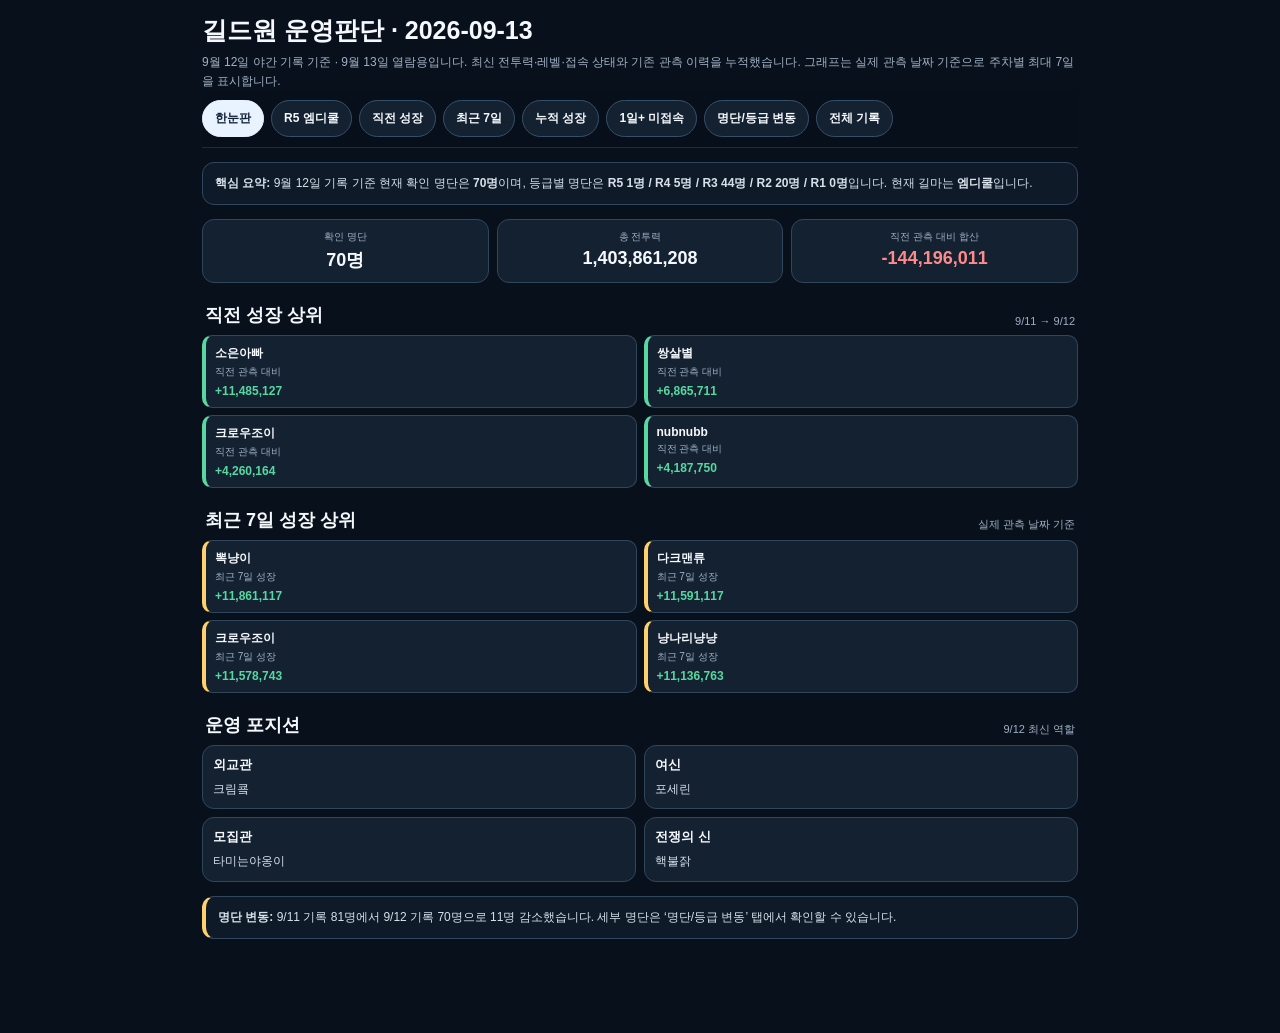
==== index.html @ f73d6853 "Add files via upload" ====
<!doctype html><html lang="ko"><head><meta charset="utf-8"><meta name="viewport" content="width=device-width,initial-scale=1,viewport-fit=cover"><meta name="theme-color" content="#08111b"><title>길드원 운영판단 · 2026-09-13</title><style>
:root{--bg:#08111b;--panel:#132131;--panel2:#1b2c3f;--line:#30465d;--text:#f5f8fc;--muted:#9fb0c4;--green:#57d8a0;--blue:#7cc3ff;--red:#ff8a8a;--yellow:#ffd06d;--purple:#c7b0ff}
*{box-sizing:border-box}body{margin:0;background:var(--bg);color:var(--text);font-family:-apple-system,BlinkMacSystemFont,"Noto Sans KR","Malgun Gothic",sans-serif}button{font:inherit}main{max-width:900px;margin:auto;padding:14px 12px 80px}h1{margin:0;font-size:25px}.sub{color:var(--muted);font-size:12px;margin-top:6px;line-height:1.55}.kpis{display:grid;grid-template-columns:repeat(3,1fr);gap:8px;margin-top:14px}.kpi{background:var(--panel);border:1px solid var(--line);border-radius:12px;padding:10px;text-align:center}.kpi span{display:block;color:var(--muted);font-size:10px}.kpi b{display:block;font-size:18px;margin-top:4px}.nav{position:sticky;top:0;z-index:20;display:flex;gap:7px;overflow:auto;padding:10px 0;background:rgba(8,17,27,.96);backdrop-filter:blur(8px);border-bottom:1px solid #1c2c40}.nav button{flex:0 0 auto;border:1px solid #36506a;background:var(--panel);color:var(--text);border-radius:999px;padding:9px 12px;font-weight:800;font-size:12px}.nav button.active{background:#e9f2ff;color:#102039;border-color:#e9f2ff}section{display:none}section.active{display:block}.guide,.callout{background:#0f1a29;border:1px solid var(--line);border-radius:12px;padding:11px 12px;font-size:12px;color:#d8e1eb;margin:14px 0;line-height:1.55}.callout{border-left:4px solid var(--blue)}.callout.warn{border-left-color:var(--yellow)}.callout.bad{border-left-color:var(--red)}.gtitle{display:flex;justify-content:space-between;align-items:flex-end;margin:20px 3px 8px}.gtitle h2{margin:0;font-size:18px}.gtitle span{color:var(--muted);font-size:11px}.overview-grid{display:grid;grid-template-columns:repeat(2,1fr);gap:7px}.mini{background:var(--panel);border:1px solid var(--line);border-left:4px solid var(--blue);border-radius:10px;padding:9px}.mini.good{border-left-color:var(--green)}.mini.warn{border-left-color:var(--yellow)}.mini.bad{border-left-color:var(--red)}.mini strong{display:block;font-size:12px;white-space:nowrap;overflow:hidden;text-overflow:ellipsis}.mini span{display:block;color:var(--muted);font-size:10px;margin-top:3px}.mini b{display:block;margin-top:5px;font-size:12px}.member-card{background:var(--panel);border:1px solid var(--line);border-radius:14px;overflow:hidden;margin:9px 0}.leader-card{border-color:#705fc4}.member-card summary{list-style:none;display:flex;justify-content:space-between;align-items:center;gap:8px;padding:12px;cursor:pointer}.member-card summary::-webkit-details-marker{display:none}.left,.right{display:flex;align-items:center;gap:9px;min-width:0}.left{flex:1}.rank{min-width:38px;text-align:center;background:#2d4661;border-radius:999px;padding:5px 7px;font-size:11px;font-weight:900}.ident{min-width:0}.ident strong{display:block;font-size:14px;white-space:nowrap;overflow:hidden;text-overflow:ellipsis}.ident span{display:block;color:var(--muted);font-size:11px;margin-top:2px}.cur{text-align:right;min-width:94px}.cur b{display:block;font-size:13px}.cur span{display:block;color:#dfe6ee;font-size:12px;margin-top:2px}.pill{min-width:74px;text-align:center;border-radius:999px;padding:6px 8px;font-size:10px;font-weight:900;background:#28415b;color:#cde6ff;font-style:normal}.pill.growth{background:#17362a;color:#8ef0c1}.pill.drop{background:#432023;color:#ffaeae}.pill.keep{background:#293848;color:#c6d4e1}.pill.leader{background:#3b2d62;color:#dfd3ff}.body{border-top:1px solid var(--line);background:#0e1725;padding:11px}.tags{display:flex;gap:6px;flex-wrap:wrap}.tag{background:#33305a;color:#e3d7ff;border-radius:999px;padding:4px 8px;font-size:10px;font-weight:900}.metrics{display:grid;grid-template-columns:repeat(2,1fr);gap:7px;margin-top:9px}.metrics div{background:var(--panel2);border-radius:9px;padding:8px}.metrics span{display:block;color:var(--muted);font-size:10px}.metrics b{display:block;font-size:13px;margin-top:3px}.pos{color:var(--green)!important}.neg{color:var(--red)!important}.zero{color:#d7d39e!important}.weekbox{background:var(--panel2);border:1px solid #2a4056;border-radius:11px;padding:8px;margin-top:9px}.weeknav{display:grid;grid-template-columns:88px 1fr 88px;align-items:center;gap:5px}.weeknav button{border:1px solid #3b5874;background:#13273a;color:#dbeaff;border-radius:8px;padding:7px 4px;font-size:10px;font-weight:800}.weeknav button:disabled{opacity:.3}.weektitle{text-align:center;font-size:11px}.weekhelp{font-size:9px;color:var(--muted);text-align:center;margin-top:4px}.chart{display:block;width:100%;height:auto;margin-top:6px}.grid{stroke:#3a5169;stroke-width:1;stroke-dasharray:3 4}.line{stroke:#79c8ff;stroke-width:3;stroke-linecap:round;stroke-linejoin:round}.dot{fill:#95e6ff;stroke:#0b1726;stroke-width:1.2}.val{fill:#f7fbff;font-size:8.2px;font-weight:800}.date{fill:#aebfd0;font-size:8.5px}.axis{fill:#8fa5bc;font-size:8px}.nodata{color:var(--muted);font-size:11px;text-align:center;padding:34px 0}.note{display:grid;grid-template-columns:48px 1fr;gap:7px;background:#132030;border-left:3px solid #4c6d94;border-radius:0 8px 8px 0;padding:8px 9px;margin-top:9px;font-size:11px;line-height:1.45}.roles,.changes{display:grid;grid-template-columns:repeat(2,1fr);gap:8px}.rolebox,.change{background:var(--panel);border:1px solid var(--line);border-radius:12px;padding:10px}.rolebox b,.change b{display:block;font-size:13px;margin-bottom:6px}.rolebox span,.change p{display:block;color:#d8e1eb;font-size:12px;line-height:1.55;margin:0}.danger-note{border-left:4px solid var(--red)}
@media(max-width:640px){.kpis{grid-template-columns:repeat(2,1fr)}.overview-grid,.roles,.changes{grid-template-columns:1fr}.weeknav{grid-template-columns:75px 1fr 75px}.metrics{grid-template-columns:repeat(2,1fr)}.cur{min-width:82px}.pill{min-width:67px}}
</style></head><body><main>
<h1>길드원 운영판단 · 2026-09-13</h1><div class="sub">9월 12일 야간 기록 기준 · 9월 13일 열람용입니다. 최신 전투력·레벨·접속 상태와 기존 관측 이력을 누적했습니다. 그래프는 실제 관측 날짜 기준으로 주차별 최대 7일을 표시합니다.</div>
<div class="nav"><button class="active" data-tab="overview">한눈판</button><button data-tab="leader">R5 엠디쿨</button><button data-tab="daily">직전 성장</button><button data-tab="week7">최근 7일</button><button data-tab="cumulative">누적 성장</button><button data-tab="inactive">1일+ 미접속</button><button data-tab="changes">명단/등급 변동</button><button data-tab="all">전체 기록</button></div>
<section class="active" id="overview"><div class="guide"><b>핵심 요약:</b> 9월 12일 기록 기준 현재 확인 명단은 <b>70명</b>이며, 등급별 명단은 <b>R5 1명 / R4 5명 / R3 44명 / R2 20명 / R1 0명</b>입니다. 현재 길마는 <b>엠디쿨</b>입니다.</div>
<div class="kpis"><div class="kpi"><span>확인 명단</span><b>70명</b></div><div class="kpi"><span>총 전투력</span><b>1,403,861,208</b></div><div class="kpi"><span>직전 관측 대비 합산</span><b class="neg">-144,196,011</b></div></div>
<div class="gtitle"><h2>직전 성장 상위</h2><span>9/11 → 9/12</span></div><div class="overview-grid"><div class="mini good"><strong>소은아빠</strong><span>직전 관측 대비</span><b class="pos">+11,485,127</b></div><div class="mini good"><strong>쌍살별</strong><span>직전 관측 대비</span><b class="pos">+6,865,711</b></div><div class="mini good"><strong>크로우조이</strong><span>직전 관측 대비</span><b class="pos">+4,260,164</b></div><div class="mini good"><strong>nubnubb</strong><span>직전 관측 대비</span><b class="pos">+4,187,750</b></div></div>
<div class="gtitle"><h2>최근 7일 성장 상위</h2><span>실제 관측 날짜 기준</span></div><div class="overview-grid"><div class="mini warn"><strong>뽁냥이</strong><span>최근 7일 성장</span><b class="pos">+11,861,117</b></div><div class="mini warn"><strong>다크맨류</strong><span>최근 7일 성장</span><b class="pos">+11,591,117</b></div><div class="mini warn"><strong>크로우조이</strong><span>최근 7일 성장</span><b class="pos">+11,578,743</b></div><div class="mini warn"><strong>냥나리냥냥</strong><span>최근 7일 성장</span><b class="pos">+11,136,763</b></div></div>
<div class="gtitle"><h2>운영 포지션</h2><span>9/12 최신 역할</span></div><div class="roles"><div class="rolebox"><b>외교관</b><span>크림쿜</span></div><div class="rolebox"><b>여신</b><span>포세린</span></div><div class="rolebox"><b>모집관</b><span>타미는야옹이</span></div><div class="rolebox"><b>전쟁의 신</b><span>핵불잙</span></div></div>
<div class="callout warn"><b>명단 변동:</b> 9/11 기록 81명에서 9/12 기록 70명으로 11명 감소했습니다. 세부 명단은 ‘명단/등급 변동’ 탭에서 확인할 수 있습니다.</div></section>
<section id="leader"><div class="guide">R5 <b>엠디쿨</b>이 현재 길마입니다. 9월 12일 프로필 스크린샷의 전투력과 프로필 지표를 함께 반영했습니다.</div><details class="member-card leader-card" open><summary>
<div class="left"><span class="rank">R5</span><div class="ident"><strong>엠디쿨</strong><span>3시간 전</span></div></div>
<div class="right"><div class="cur"><b>Lv.27</b><span>27,933,332</span></div><em class="pill leader">R5 길마</em></div></summary>
<div class="body"><div class="tags"><span class="tag">직전 관측 대비 -4,485,121</span><span class="tag">좋아요 436</span><span class="tag">전투지표 428,144</span><span class="tag">튤립 75</span></div><div class="metrics">
<div><span>직전 관측 대비</span><b class="neg">-4,485,121</b></div><div><span>최근 7일 성장</span><b class="neg">-9,794,109</b></div>
<div><span>관측 누적 성장</span><b class="pos">+4,498,304</b></div><div><span>일평균 성장</span><b class="pos">+195,578</b></div>
<div><span>이전 등급</span><b>R4</b></div><div><span>현재 전투력</span><b>27,933,332</b></div></div>
<div class="weekbox" data-history="[[&quot;8/18&quot;, 23435028], [&quot;8/19&quot;, 22364482], [&quot;8/20&quot;, 23284787], [&quot;8/22&quot;, 28219324], [&quot;8/23&quot;, 27794275], [&quot;8/24&quot;, 29431746], [&quot;8/25&quot;, 26799776], [&quot;8/26&quot;, 25781740], [&quot;8/27&quot;, 28362490], [&quot;8/29&quot;, 32496532], [&quot;8/30&quot;, 25309613], [&quot;8/31&quot;, 30181545], [&quot;9/1&quot;, 32849910], [&quot;9/2&quot;, 35384471], [&quot;9/3&quot;, 37992696], [&quot;9/4&quot;, 35148093], [&quot;9/5&quot;, 37727441], [&quot;9/6&quot;, 29586316], [&quot;9/7&quot;, 38173125], [&quot;9/8&quot;, 36087368], [&quot;9/9&quot;, 35355435], [&quot;9/10&quot;, 30500339], [&quot;9/11&quot;, 32418453], [&quot;9/12&quot;, 27933332]]" data-week="999"><div class="weeknav"><button class="wkprev" type="button">◀ 이전 주</button><b class="weektitle"></b><button class="wknext" type="button">다음 주 ▶</button></div><div class="chartwrap"></div><div class="weekhelp">그래프는 실제 관측 날짜 기준으로 주차를 배치하며, 주차별 최대 7일만 표시합니다.</div></div>
<div class="note"><b>판정</b><span>직전 관측 대비 전투력이 -4,485,121 변동했습니다.</span></div></div></details></section>
<section id="daily"><div class="guide">직전 관측(9/11) 대비 9/12 전투력 변화량 기준입니다. 전쟁·전투 영향으로 감소한 경우도 그대로 표시합니다.</div><details class="member-card"><summary>
<div class="left"><span class="rank">R3</span><div class="ident"><strong>소은아빠</strong><span>8시간 전</span></div></div>
<div class="right"><div class="cur"><b>Lv.24</b><span>41,829,555</span></div><em class="pill growth">성장</em></div></summary>
<div class="body"><div class="tags"><span class="tag">직전 관측 대비 +11,485,127</span></div><div class="metrics">
<div><span>직전 관측 대비</span><b class="pos">+11,485,127</b></div><div><span>최근 7일 성장</span><b class="pos">+8,131,595</b></div>
<div><span>관측 누적 성장</span><b class="pos">+18,088,378</b></div><div><span>일평균 성장</span><b class="pos">+786,451</b></div>
<div><span>이전 등급</span><b>R3</b></div><div><span>현재 전투력</span><b>41,829,555</b></div></div>
<div class="weekbox" data-history="[[&quot;8/18&quot;, 23741177], [&quot;8/19&quot;, 23147377], [&quot;8/20&quot;, 23889572], [&quot;8/22&quot;, 25954532], [&quot;8/23&quot;, 25872875], [&quot;8/24&quot;, 26538202], [&quot;8/25&quot;, 26947690], [&quot;8/26&quot;, 28095424], [&quot;8/27&quot;, 28321317], [&quot;8/29&quot;, 30349439], [&quot;8/30&quot;, 31214443], [&quot;8/31&quot;, 30306200], [&quot;9/1&quot;, 31850825], [&quot;9/2&quot;, 32062383], [&quot;9/3&quot;, 32330702], [&quot;9/4&quot;, 33724227], [&quot;9/5&quot;, 33697960], [&quot;9/6&quot;, 20612109], [&quot;9/7&quot;, 24828317], [&quot;9/8&quot;, 26908240], [&quot;9/9&quot;, 27586747], [&quot;9/10&quot;, 30344428], [&quot;9/11&quot;, 30344428], [&quot;9/12&quot;, 41829555]]" data-week="999"><div class="weeknav"><button class="wkprev" type="button">◀ 이전 주</button><b class="weektitle"></b><button class="wknext" type="button">다음 주 ▶</button></div><div class="chartwrap"></div><div class="weekhelp">그래프는 실제 관측 날짜 기준으로 주차를 배치하며, 주차별 최대 7일만 표시합니다.</div></div>
<div class="note"><b>판정</b><span>직전 관측 대비 전투력이 +11,485,127 변동했습니다.</span></div></div></details><details class="member-card"><summary>
<div class="left"><span class="rank">R3</span><div class="ident"><strong>쌍살별</strong><span>온라인</span></div></div>
<div class="right"><div class="cur"><b>Lv.23</b><span>34,628,887</span></div><em class="pill growth">성장</em></div></summary>
<div class="body"><div class="tags"><span class="tag">직전 관측 대비 +6,865,711</span></div><div class="metrics">
<div><span>직전 관측 대비</span><b class="pos">+6,865,711</b></div><div><span>최근 7일 성장</span><b class="pos">+4,646,430</b></div>
<div><span>관측 누적 성장</span><b class="pos">+23,498,333</b></div><div><span>일평균 성장</span><b class="pos">+839,226</b></div>
<div><span>이전 등급</span><b>R3</b></div><div><span>현재 전투력</span><b>34,628,887</b></div></div>
<div class="weekbox" data-history="[[&quot;8/12&quot;, 11130554], [&quot;8/13&quot;, 12496037], [&quot;8/14&quot;, 13877308], [&quot;8/15&quot;, 15035024], [&quot;8/16&quot;, 14952942], [&quot;8/18&quot;, 17434652], [&quot;8/19&quot;, 17221417], [&quot;8/20&quot;, 16406888], [&quot;8/22&quot;, 17821353], [&quot;8/23&quot;, 21985539], [&quot;8/24&quot;, 25032027], [&quot;8/25&quot;, 18997124], [&quot;8/26&quot;, 21859249], [&quot;8/27&quot;, 22793732], [&quot;8/29&quot;, 21618788], [&quot;8/30&quot;, 23498469], [&quot;8/31&quot;, 21677927], [&quot;9/1&quot;, 24365268], [&quot;9/2&quot;, 24044049], [&quot;9/3&quot;, 27059118], [&quot;9/4&quot;, 27355091], [&quot;9/5&quot;, 29982457], [&quot;9/6&quot;, 22987449], [&quot;9/7&quot;, 23151611], [&quot;9/8&quot;, 25613607], [&quot;9/9&quot;, 25825445], [&quot;9/10&quot;, 27763176], [&quot;9/11&quot;, 27763176], [&quot;9/12&quot;, 34628887]]" data-week="999"><div class="weeknav"><button class="wkprev" type="button">◀ 이전 주</button><b class="weektitle"></b><button class="wknext" type="button">다음 주 ▶</button></div><div class="chartwrap"></div><div class="weekhelp">그래프는 실제 관측 날짜 기준으로 주차를 배치하며, 주차별 최대 7일만 표시합니다.</div></div>
<div class="note"><b>판정</b><span>직전 관측 대비 전투력이 +6,865,711 변동했습니다.</span></div></div></details><details class="member-card"><summary>
<div class="left"><span class="rank">R3</span><div class="ident"><strong>크로우조이</strong><span>2시간 전</span></div></div>
<div class="right"><div class="cur"><b>Lv.22</b><span>29,758,260</span></div><em class="pill growth">성장</em></div></summary>
<div class="body"><div class="tags"><span class="tag">직전 관측 대비 +4,260,164</span></div><div class="metrics">
<div><span>직전 관측 대비</span><b class="pos">+4,260,164</b></div><div><span>최근 7일 성장</span><b class="pos">+11,578,743</b></div>
<div><span>관측 누적 성장</span><b class="pos">+16,127,174</b></div><div><span>일평균 성장</span><b class="pos">+556,109</b></div>
<div><span>이전 등급</span><b>R3</b></div><div><span>현재 전투력</span><b>29,758,260</b></div></div>
<div class="weekbox" data-history="[[&quot;8/11&quot;, 13631086], [&quot;8/12&quot;, 14700028], [&quot;8/13&quot;, 14927116], [&quot;8/14&quot;, 14987705], [&quot;8/15&quot;, 15359825], [&quot;8/16&quot;, 15488816], [&quot;8/18&quot;, 15844764], [&quot;8/19&quot;, 16170437], [&quot;8/20&quot;, 16994977], [&quot;8/22&quot;, 18564196], [&quot;8/23&quot;, 19645225], [&quot;8/24&quot;, 21180785], [&quot;8/25&quot;, 21177890], [&quot;8/26&quot;, 23672257], [&quot;8/27&quot;, 23757252], [&quot;8/29&quot;, 24037775], [&quot;8/30&quot;, 24555267], [&quot;8/31&quot;, 24387208], [&quot;9/1&quot;, 25322092], [&quot;9/2&quot;, 25990900], [&quot;9/3&quot;, 26390717], [&quot;9/4&quot;, 26875063], [&quot;9/5&quot;, 18179517], [&quot;9/6&quot;, 18183691], [&quot;9/7&quot;, 19717844], [&quot;9/8&quot;, 21027320], [&quot;9/9&quot;, 23178186], [&quot;9/10&quot;, 25498096], [&quot;9/11&quot;, 25498096], [&quot;9/12&quot;, 29758260]]" data-week="999"><div class="weeknav"><button class="wkprev" type="button">◀ 이전 주</button><b class="weektitle"></b><button class="wknext" type="button">다음 주 ▶</button></div><div class="chartwrap"></div><div class="weekhelp">그래프는 실제 관측 날짜 기준으로 주차를 배치하며, 주차별 최대 7일만 표시합니다.</div></div>
<div class="note"><b>판정</b><span>직전 관측 대비 전투력이 +4,260,164 변동했습니다.</span></div></div></details><details class="member-card"><summary>
<div class="left"><span class="rank">R3</span><div class="ident"><strong>nubnubb</strong><span>온라인</span></div></div>
<div class="right"><div class="cur"><b>Lv.23</b><span>30,906,741</span></div><em class="pill growth">성장</em></div></summary>
<div class="body"><div class="tags"><span class="tag">직전 관측 대비 +4,187,750</span></div><div class="metrics">
<div><span>직전 관측 대비</span><b class="pos">+4,187,750</b></div><div><span>최근 7일 성장</span><b class="pos">+1,009,261</b></div>
<div><span>관측 누적 성장</span><b class="pos">+19,507,469</b></div><div><span>일평균 성장</span><b class="pos">+696,695</b></div>
<div><span>이전 등급</span><b>R3</b></div><div><span>현재 전투력</span><b>30,906,741</b></div></div>
<div class="weekbox" data-history="[[&quot;8/12&quot;, 11399272], [&quot;8/13&quot;, 12031447], [&quot;8/14&quot;, 12079854], [&quot;8/15&quot;, 12436307], [&quot;8/16&quot;, 12909795], [&quot;8/18&quot;, 16357601], [&quot;8/19&quot;, 15672438], [&quot;8/20&quot;, 16267320], [&quot;8/22&quot;, 19915093], [&quot;8/23&quot;, 20557258], [&quot;8/24&quot;, 20427011], [&quot;8/25&quot;, 21268540], [&quot;8/26&quot;, 22772659], [&quot;8/27&quot;, 24245868], [&quot;8/29&quot;, 25370752], [&quot;8/30&quot;, 25297528], [&quot;8/31&quot;, 26161700], [&quot;9/1&quot;, 27952923], [&quot;9/2&quot;, 28170794], [&quot;9/3&quot;, 27860219], [&quot;9/4&quot;, 29557817], [&quot;9/5&quot;, 29897480], [&quot;9/6&quot;, 22986032], [&quot;9/7&quot;, 25078069], [&quot;9/8&quot;, 24883271], [&quot;9/9&quot;, 27098155], [&quot;9/10&quot;, 26718991], [&quot;9/11&quot;, 26718991], [&quot;9/12&quot;, 30906741]]" data-week="999"><div class="weeknav"><button class="wkprev" type="button">◀ 이전 주</button><b class="weektitle"></b><button class="wknext" type="button">다음 주 ▶</button></div><div class="chartwrap"></div><div class="weekhelp">그래프는 실제 관측 날짜 기준으로 주차를 배치하며, 주차별 최대 7일만 표시합니다.</div></div>
<div class="note"><b>판정</b><span>직전 관측 대비 전투력이 +4,187,750 변동했습니다.</span></div></div></details><details class="member-card"><summary>
<div class="left"><span class="rank">R2</span><div class="ident"><strong>냥나리냥냥</strong><span>7시간 전</span></div></div>
<div class="right"><div class="cur"><b>Lv.21</b><span>18,836,768</span></div><em class="pill growth">성장</em></div></summary>
<div class="body"><div class="tags"><span class="tag">직전 관측 대비 +2,904,253</span></div><div class="metrics">
<div><span>직전 관측 대비</span><b class="pos">+2,904,253</b></div><div><span>최근 7일 성장</span><b class="pos">+11,136,763</b></div>
<div><span>관측 누적 성장</span><b class="pos">+9,920,915</b></div><div><span>일평균 성장</span><b class="pos">+661,394</b></div>
<div><span>이전 등급</span><b>R2</b></div><div><span>현재 전투력</span><b>18,836,768</b></div></div>
<div class="weekbox" data-history="[[&quot;8/27&quot;, 8915853], [&quot;8/29&quot;, 9305141], [&quot;8/30&quot;, 9629048], [&quot;8/31&quot;, 9810330], [&quot;9/1&quot;, 10317919], [&quot;9/2&quot;, 10313155], [&quot;9/3&quot;, 10593697], [&quot;9/4&quot;, 11167879], [&quot;9/5&quot;, 7700005], [&quot;9/6&quot;, 10835840], [&quot;9/7&quot;, 11628679], [&quot;9/8&quot;, 12674608], [&quot;9/9&quot;, 14788470], [&quot;9/10&quot;, 15932515], [&quot;9/11&quot;, 15932515], [&quot;9/12&quot;, 18836768]]" data-week="999"><div class="weeknav"><button class="wkprev" type="button">◀ 이전 주</button><b class="weektitle"></b><button class="wknext" type="button">다음 주 ▶</button></div><div class="chartwrap"></div><div class="weekhelp">그래프는 실제 관측 날짜 기준으로 주차를 배치하며, 주차별 최대 7일만 표시합니다.</div></div>
<div class="note"><b>판정</b><span>직전 관측 대비 전투력이 +2,904,253 변동했습니다.</span></div></div></details><details class="member-card"><summary>
<div class="left"><span class="rank">R2</span><div class="ident"><strong>뽁냥이</strong><span>방금</span></div></div>
<div class="right"><div class="cur"><b>Lv.22</b><span>24,137,580</span></div><em class="pill growth">성장</em></div></summary>
<div class="body"><div class="tags"><span class="tag">직전 관측 대비 +2,307,718</span></div><div class="metrics">
<div><span>직전 관측 대비</span><b class="pos">+2,307,718</b></div><div><span>최근 7일 성장</span><b class="pos">+11,861,117</b></div>
<div><span>관측 누적 성장</span><b class="pos">+10,874,265</b></div><div><span>일평균 성장</span><b class="pos">+374,975</b></div>
<div><span>이전 등급</span><b>R2</b></div><div><span>현재 전투력</span><b>24,137,580</b></div></div>
<div class="weekbox" data-history="[[&quot;8/11&quot;, 13263315], [&quot;8/12&quot;, 12575088], [&quot;8/13&quot;, 12961024], [&quot;8/14&quot;, 13204510], [&quot;8/15&quot;, 13756928], [&quot;8/16&quot;, 12954686], [&quot;8/18&quot;, 14424673], [&quot;8/19&quot;, 14993903], [&quot;8/20&quot;, 15195654], [&quot;8/22&quot;, 15684885], [&quot;8/23&quot;, 16557882], [&quot;8/24&quot;, 16554987], [&quot;8/25&quot;, 15627144], [&quot;8/26&quot;, 19087113], [&quot;8/27&quot;, 19765223], [&quot;8/29&quot;, 20157254], [&quot;8/30&quot;, 18103885], [&quot;8/31&quot;, 20863041], [&quot;9/1&quot;, 21898474], [&quot;9/2&quot;, 22438196], [&quot;9/3&quot;, 22037545], [&quot;9/4&quot;, 23492239], [&quot;9/5&quot;, 12276463], [&quot;9/6&quot;, 17447699], [&quot;9/7&quot;, 18929206], [&quot;9/8&quot;, 19635813], [&quot;9/9&quot;, 20663327], [&quot;9/10&quot;, 21829862], [&quot;9/11&quot;, 21829862], [&quot;9/12&quot;, 24137580]]" data-week="999"><div class="weeknav"><button class="wkprev" type="button">◀ 이전 주</button><b class="weektitle"></b><button class="wknext" type="button">다음 주 ▶</button></div><div class="chartwrap"></div><div class="weekhelp">그래프는 실제 관측 날짜 기준으로 주차를 배치하며, 주차별 최대 7일만 표시합니다.</div></div>
<div class="note"><b>판정</b><span>직전 관측 대비 전투력이 +2,307,718 변동했습니다.</span></div></div></details><details class="member-card"><summary>
<div class="left"><span class="rank">R3</span><div class="ident"><strong>베이비블루</strong><span>60분 전</span></div></div>
<div class="right"><div class="cur"><b>Lv.21</b><span>26,149,814</span></div><em class="pill growth">성장</em></div></summary>
<div class="body"><div class="tags"><span class="tag">직전 관측 대비 +2,257,619</span></div><div class="metrics">
<div><span>직전 관측 대비</span><b class="pos">+2,257,619</b></div><div><span>최근 7일 성장</span><b class="pos">+6,760,648</b></div>
<div><span>관측 누적 성장</span><b class="pos">+13,438,492</b></div><div><span>일평균 성장</span><b class="pos">+610,841</b></div>
<div><span>이전 등급</span><b>R3</b></div><div><span>현재 전투력</span><b>26,149,814</b></div></div>
<div class="weekbox" data-history="[[&quot;8/19&quot;, 12711322], [&quot;8/20&quot;, 12923973], [&quot;8/22&quot;, 15720928], [&quot;8/23&quot;, 15960431], [&quot;8/24&quot;, 16287184], [&quot;8/25&quot;, 16419350], [&quot;8/26&quot;, 17146610], [&quot;8/27&quot;, 17259829], [&quot;8/29&quot;, 17301188], [&quot;8/30&quot;, 17392354], [&quot;8/31&quot;, 17624327], [&quot;9/1&quot;, 18390872], [&quot;9/2&quot;, 18629795], [&quot;9/3&quot;, 18913909], [&quot;9/4&quot;, 19171495], [&quot;9/5&quot;, 19389166], [&quot;9/6&quot;, 15307642], [&quot;9/7&quot;, 16634855], [&quot;9/8&quot;, 16941017], [&quot;9/9&quot;, 19274493], [&quot;9/10&quot;, 23892195], [&quot;9/11&quot;, 23892195], [&quot;9/12&quot;, 26149814]]" data-week="999"><div class="weeknav"><button class="wkprev" type="button">◀ 이전 주</button><b class="weektitle"></b><button class="wknext" type="button">다음 주 ▶</button></div><div class="chartwrap"></div><div class="weekhelp">그래프는 실제 관측 날짜 기준으로 주차를 배치하며, 주차별 최대 7일만 표시합니다.</div></div>
<div class="note"><b>판정</b><span>직전 관측 대비 전투력이 +2,257,619 변동했습니다.</span></div></div></details><details class="member-card"><summary>
<div class="left"><span class="rank">R3</span><div class="ident"><strong>orionee</strong><span>방금</span></div></div>
<div class="right"><div class="cur"><b>Lv.22</b><span>27,254,745</span></div><em class="pill growth">성장</em></div></summary>
<div class="body"><div class="tags"><span class="tag">직전 관측 대비 +2,049,430</span></div><div class="metrics">
<div><span>직전 관측 대비</span><b class="pos">+2,049,430</b></div><div><span>최근 7일 성장</span><b class="pos">+6,880,245</b></div>
<div><span>관측 누적 성장</span><b class="pos">+15,546,901</b></div><div><span>일평균 성장</span><b class="pos">+675,952</b></div>
<div><span>이전 등급</span><b>R3</b></div><div><span>현재 전투력</span><b>27,254,745</b></div></div>
<div class="weekbox" data-history="[[&quot;8/18&quot;, 11707844], [&quot;8/19&quot;, 12290650], [&quot;8/20&quot;, 13869637], [&quot;8/22&quot;, 14074522], [&quot;8/23&quot;, 14323741], [&quot;8/24&quot;, 14789934], [&quot;8/25&quot;, 14789934], [&quot;8/26&quot;, 15384350], [&quot;8/27&quot;, 16117964], [&quot;8/29&quot;, 17467371], [&quot;8/30&quot;, 18373134], [&quot;8/31&quot;, 19404635], [&quot;9/1&quot;, 20212928], [&quot;9/2&quot;, 20544677], [&quot;9/3&quot;, 21979316], [&quot;9/4&quot;, 22891148], [&quot;9/5&quot;, 20374500], [&quot;9/6&quot;, 20374500], [&quot;9/7&quot;, 23849941], [&quot;9/8&quot;, 25157746], [&quot;9/9&quot;, 25240246], [&quot;9/10&quot;, 25205315], [&quot;9/11&quot;, 25205315], [&quot;9/12&quot;, 27254745]]" data-week="999"><div class="weeknav"><button class="wkprev" type="button">◀ 이전 주</button><b class="weektitle"></b><button class="wknext" type="button">다음 주 ▶</button></div><div class="chartwrap"></div><div class="weekhelp">그래프는 실제 관측 날짜 기준으로 주차를 배치하며, 주차별 최대 7일만 표시합니다.</div></div>
<div class="note"><b>판정</b><span>직전 관측 대비 전투력이 +2,049,430 변동했습니다.</span></div></div></details><details class="member-card"><summary>
<div class="left"><span class="rank">R3</span><div class="ident"><strong>holygti</strong><span>온라인</span></div></div>
<div class="right"><div class="cur"><b>Lv.21</b><span>12,431,486</span></div><em class="pill growth">성장</em></div></summary>
<div class="body"><div class="tags"><span class="tag">직전 관측 대비 +2,001,700</span></div><div class="metrics">
<div><span>직전 관측 대비</span><b class="pos">+2,001,700</b></div><div><span>최근 7일 성장</span><b class="pos">+6,511,399</b></div>
<div><span>관측 누적 성장</span><b class="pos">+10,956,985</b></div><div><span>일평균 성장</span><b class="pos">+476,391</b></div>
<div><span>이전 등급</span><b>R3</b></div><div><span>현재 전투력</span><b>12,431,486</b></div></div>
<div class="weekbox" data-history="[[&quot;8/18&quot;, 1474501], [&quot;8/19&quot;, 2187868], [&quot;8/20&quot;, 2750990], [&quot;8/22&quot;, 3180352], [&quot;8/23&quot;, 4128380], [&quot;8/24&quot;, 4257833], [&quot;8/25&quot;, 3997801], [&quot;8/26&quot;, 5338484], [&quot;8/27&quot;, 5921951], [&quot;8/29&quot;, 6013151], [&quot;8/30&quot;, 6313715], [&quot;8/31&quot;, 6607811], [&quot;9/1&quot;, 6645856], [&quot;9/2&quot;, 6894991], [&quot;9/3&quot;, 6957071], [&quot;9/4&quot;, 7272276], [&quot;9/5&quot;, 5920087], [&quot;9/6&quot;, 8144961], [&quot;9/7&quot;, 8753251], [&quot;9/8&quot;, 8902076], [&quot;9/9&quot;, 9973073], [&quot;9/10&quot;, 10429786], [&quot;9/11&quot;, 10429786], [&quot;9/12&quot;, 12431486]]" data-week="999"><div class="weeknav"><button class="wkprev" type="button">◀ 이전 주</button><b class="weektitle"></b><button class="wknext" type="button">다음 주 ▶</button></div><div class="chartwrap"></div><div class="weekhelp">그래프는 실제 관측 날짜 기준으로 주차를 배치하며, 주차별 최대 7일만 표시합니다.</div></div>
<div class="note"><b>판정</b><span>직전 관측 대비 전투력이 +2,001,700 변동했습니다.</span></div></div></details><details class="member-card"><summary>
<div class="left"><span class="rank">R3</span><div class="ident"><strong>꺼드럭장인</strong><span>17분 전</span></div></div>
<div class="right"><div class="cur"><b>Lv.20</b><span>20,318,764</span></div><em class="pill growth">성장</em></div></summary>
<div class="body"><div class="tags"><span class="tag">직전 관측 대비 +1,934,352</span></div><div class="metrics">
<div><span>직전 관측 대비</span><b class="pos">+1,934,352</b></div><div><span>최근 7일 성장</span><b class="pos">+2,943,968</b></div>
<div><span>관측 누적 성장</span><b class="pos">+13,936,800</b></div><div><span>일평균 성장</span><b class="pos">+497,743</b></div>
<div><span>이전 등급</span><b>R3</b></div><div><span>현재 전투력</span><b>20,318,764</b></div></div>
<div class="weekbox" data-history="[[&quot;8/12&quot;, 6381964], [&quot;8/13&quot;, 7282998], [&quot;8/14&quot;, 7214319], [&quot;8/15&quot;, 7941623], [&quot;8/16&quot;, 8811270], [&quot;8/18&quot;, 9452189], [&quot;8/19&quot;, 10096356], [&quot;8/20&quot;, 10326452], [&quot;8/22&quot;, 11072495], [&quot;8/23&quot;, 10330934], [&quot;8/24&quot;, 11552458], [&quot;8/25&quot;, 11550398], [&quot;8/26&quot;, 12137950], [&quot;8/27&quot;, 12305717], [&quot;8/29&quot;, 12818544], [&quot;8/30&quot;, 13981272], [&quot;8/31&quot;, 14803268], [&quot;9/1&quot;, 15501412], [&quot;9/2&quot;, 16288459], [&quot;9/3&quot;, 17150397], [&quot;9/4&quot;, 16805524], [&quot;9/5&quot;, 17374796], [&quot;9/6&quot;, 12708296], [&quot;9/7&quot;, 15241972], [&quot;9/8&quot;, 15828327], [&quot;9/9&quot;, 17108683], [&quot;9/10&quot;, 18384412], [&quot;9/11&quot;, 18384412], [&quot;9/12&quot;, 20318764]]" data-week="999"><div class="weeknav"><button class="wkprev" type="button">◀ 이전 주</button><b class="weektitle"></b><button class="wknext" type="button">다음 주 ▶</button></div><div class="chartwrap"></div><div class="weekhelp">그래프는 실제 관측 날짜 기준으로 주차를 배치하며, 주차별 최대 7일만 표시합니다.</div></div>
<div class="note"><b>판정</b><span>직전 관측 대비 전투력이 +1,934,352 변동했습니다.</span></div></div></details><details class="member-card"><summary>
<div class="left"><span class="rank">R3</span><div class="ident"><strong>llll박부장llll</strong><span>3시간 전</span></div></div>
<div class="right"><div class="cur"><b>Lv.24</b><span>33,841,301</span></div><em class="pill growth">성장</em></div></summary>
<div class="body"><div class="tags"><span class="tag">직전 관측 대비 +1,599,818</span></div><div class="metrics">
<div><span>직전 관측 대비</span><b class="pos">+1,599,818</b></div><div><span>최근 7일 성장</span><b class="pos">+8,832,735</b></div>
<div><span>관측 누적 성장</span><b class="pos">+22,363,561</b></div><div><span>일평균 성장</span><b class="pos">+771,157</b></div>
<div><span>이전 등급</span><b>R3</b></div><div><span>현재 전투력</span><b>33,841,301</b></div></div>
<div class="weekbox" data-history="[[&quot;8/11&quot;, 11477740], [&quot;8/12&quot;, 11820088], [&quot;8/13&quot;, 13003132], [&quot;8/14&quot;, 13560131], [&quot;8/15&quot;, 14281612], [&quot;8/16&quot;, 15139713], [&quot;8/18&quot;, 18238238], [&quot;8/19&quot;, 19477866], [&quot;8/20&quot;, 20963400], [&quot;8/22&quot;, 27203237], [&quot;8/23&quot;, 27905375], [&quot;8/24&quot;, 27300747], [&quot;8/25&quot;, 20821912], [&quot;8/26&quot;, 24117540], [&quot;8/27&quot;, 25481676], [&quot;8/29&quot;, 27490933], [&quot;8/30&quot;, 24154661], [&quot;8/31&quot;, 24165381], [&quot;9/1&quot;, 27791752], [&quot;9/2&quot;, 28649217], [&quot;9/3&quot;, 28975850], [&quot;9/4&quot;, 27660881], [&quot;9/5&quot;, 25008566], [&quot;9/6&quot;, 22572236], [&quot;9/7&quot;, 23813490], [&quot;9/8&quot;, 24717309], [&quot;9/9&quot;, 27360556], [&quot;9/10&quot;, 32241483], [&quot;9/11&quot;, 32241483], [&quot;9/12&quot;, 33841301]]" data-week="999"><div class="weeknav"><button class="wkprev" type="button">◀ 이전 주</button><b class="weektitle"></b><button class="wknext" type="button">다음 주 ▶</button></div><div class="chartwrap"></div><div class="weekhelp">그래프는 실제 관측 날짜 기준으로 주차를 배치하며, 주차별 최대 7일만 표시합니다.</div></div>
<div class="note"><b>판정</b><span>직전 관측 대비 전투력이 +1,599,818 변동했습니다.</span></div></div></details><details class="member-card"><summary>
<div class="left"><span class="rank">R3</span><div class="ident"><strong>20대버스기사</strong><span>6시간 전</span></div></div>
<div class="right"><div class="cur"><b>Lv.21</b><span>15,592,850</span></div><em class="pill growth">성장</em></div></summary>
<div class="body"><div class="tags"><span class="tag">직전 관측 대비 +1,430,455</span></div><div class="metrics">
<div><span>직전 관측 대비</span><b class="pos">+1,430,455</b></div><div><span>최근 7일 성장</span><b class="pos">+7,437,444</b></div>
<div><span>관측 누적 성장</span><b class="pos">+12,668,060</b></div><div><span>일평균 성장</span><b class="pos">+351,891</b></div>
<div><span>이전 등급</span><b>R3</b></div><div><span>현재 전투력</span><b>15,592,850</b></div></div>
<div class="weekbox" data-history="[[&quot;8/4&quot;, 2924790], [&quot;8/5&quot;, 2990181], [&quot;8/6&quot;, 2995194], [&quot;8/7&quot;, 3253838], [&quot;8/8&quot;, 4152963], [&quot;8/9&quot;, 4161001], [&quot;8/10&quot;, 4607871], [&quot;8/11&quot;, 5381902], [&quot;8/12&quot;, 6023718], [&quot;8/13&quot;, 6425707], [&quot;8/14&quot;, 6299023], [&quot;8/15&quot;, 7051184], [&quot;8/16&quot;, 7127582], [&quot;8/18&quot;, 7738578], [&quot;8/19&quot;, 7834335], [&quot;8/20&quot;, 7939823], [&quot;8/22&quot;, 8318686], [&quot;8/23&quot;, 8418567], [&quot;8/24&quot;, 9697927], [&quot;8/25&quot;, 9695032], [&quot;8/26&quot;, 10993120], [&quot;8/27&quot;, 11282895], [&quot;8/29&quot;, 11385748], [&quot;8/30&quot;, 11382853], [&quot;8/31&quot;, 11089890], [&quot;9/1&quot;, 11268781], [&quot;9/2&quot;, 11454830], [&quot;9/3&quot;, 11453276], [&quot;9/4&quot;, 11626000], [&quot;9/5&quot;, 8155406], [&quot;9/6&quot;, 11402066], [&quot;9/7&quot;, 11985081], [&quot;9/8&quot;, 11949430], [&quot;9/9&quot;, 13120778], [&quot;9/10&quot;, 14162395], [&quot;9/11&quot;, 14162395], [&quot;9/12&quot;, 15592850]]" data-week="999"><div class="weeknav"><button class="wkprev" type="button">◀ 이전 주</button><b class="weektitle"></b><button class="wknext" type="button">다음 주 ▶</button></div><div class="chartwrap"></div><div class="weekhelp">그래프는 실제 관측 날짜 기준으로 주차를 배치하며, 주차별 최대 7일만 표시합니다.</div></div>
<div class="note"><b>판정</b><span>직전 관측 대비 전투력이 +1,430,455 변동했습니다.</span></div></div></details><details class="member-card"><summary>
<div class="left"><span class="rank">R3</span><div class="ident"><strong>GUSL</strong><span>방금</span></div></div>
<div class="right"><div class="cur"><b>Lv.22</b><span>35,295,223</span></div><em class="pill growth">성장</em></div></summary>
<div class="body"><div class="tags"><span class="tag">직전 관측 대비 +1,259,530</span></div><div class="metrics">
<div><span>직전 관측 대비</span><b class="pos">+1,259,530</b></div><div><span>최근 7일 성장</span><b class="pos">+2,891,850</b></div>
<div><span>관측 누적 성장</span><b class="pos">+28,984,180</b></div><div><span>일평균 성장</span><b class="pos">+805,116</b></div>
<div><span>이전 등급</span><b>R3</b></div><div><span>현재 전투력</span><b>35,295,223</b></div></div>
<div class="weekbox" data-history="[[&quot;8/4&quot;, 6311043], [&quot;8/5&quot;, 7298376], [&quot;8/6&quot;, 8580973], [&quot;8/7&quot;, 9606709], [&quot;8/8&quot;, 10589562], [&quot;8/9&quot;, 11125136], [&quot;8/10&quot;, 11695305], [&quot;8/11&quot;, 12096624], [&quot;8/12&quot;, 12247727], [&quot;8/13&quot;, 12797316], [&quot;8/14&quot;, 12736737], [&quot;8/15&quot;, 15322141], [&quot;8/16&quot;, 15037221], [&quot;8/18&quot;, 16835023], [&quot;8/19&quot;, 17439538], [&quot;8/20&quot;, 18099079], [&quot;8/22&quot;, 19061750], [&quot;8/23&quot;, 19096978], [&quot;8/24&quot;, 20119892], [&quot;8/25&quot;, 19798011], [&quot;8/26&quot;, 21693003], [&quot;8/27&quot;, 22407055], [&quot;8/29&quot;, 23949802], [&quot;8/30&quot;, 24717568], [&quot;8/31&quot;, 25351883], [&quot;9/1&quot;, 26299376], [&quot;9/2&quot;, 27164751], [&quot;9/3&quot;, 26913505], [&quot;9/4&quot;, 31655801], [&quot;9/5&quot;, 32403373], [&quot;9/6&quot;, 32438699], [&quot;9/7&quot;, 29292555], [&quot;9/8&quot;, 30160080], [&quot;9/9&quot;, 31310728], [&quot;9/10&quot;, 34035693], [&quot;9/11&quot;, 34035693], [&quot;9/12&quot;, 35295223]]" data-week="999"><div class="weeknav"><button class="wkprev" type="button">◀ 이전 주</button><b class="weektitle"></b><button class="wknext" type="button">다음 주 ▶</button></div><div class="chartwrap"></div><div class="weekhelp">그래프는 실제 관측 날짜 기준으로 주차를 배치하며, 주차별 최대 7일만 표시합니다.</div></div>
<div class="note"><b>판정</b><span>직전 관측 대비 전투력이 +1,259,530 변동했습니다.</span></div></div></details><details class="member-card"><summary>
<div class="left"><span class="rank">R2</span><div class="ident"><strong>pliao</strong><span>15시간 전</span></div></div>
<div class="right"><div class="cur"><b>Lv.21</b><span>10,477,440</span></div><em class="pill growth">성장</em></div></summary>
<div class="body"><div class="tags"><span class="tag">직전 관측 대비 +877,237</span></div><div class="metrics">
<div><span>직전 관측 대비</span><b class="pos">+877,237</b></div><div><span>최근 7일 성장</span><b class="pos">+1,212,946</b></div>
<div><span>관측 누적 성장</span><b class="pos">+6,200,475</b></div><div><span>일평균 성장</span><b class="pos">+269,586</b></div>
<div><span>이전 등급</span><b>R2</b></div><div><span>현재 전투력</span><b>10,477,440</b></div></div>
<div class="weekbox" data-history="[[&quot;8/18&quot;, 4276965], [&quot;8/19&quot;, 4310665], [&quot;8/20&quot;, 5627191], [&quot;8/22&quot;, 6153543], [&quot;8/23&quot;, 6655109], [&quot;8/24&quot;, 6652214], [&quot;8/25&quot;, 6652214], [&quot;8/26&quot;, 7017798], [&quot;8/27&quot;, 6882891], [&quot;8/29&quot;, 7224296], [&quot;8/30&quot;, 7221401], [&quot;8/31&quot;, 7765610], [&quot;9/1&quot;, 8140915], [&quot;9/2&quot;, 8171057], [&quot;9/3&quot;, 8771462], [&quot;9/4&quot;, 9092652], [&quot;9/5&quot;, 9264494], [&quot;9/6&quot;, 6040622], [&quot;9/7&quot;, 8907577], [&quot;9/8&quot;, 8725673], [&quot;9/9&quot;, 9206898], [&quot;9/10&quot;, 9600203], [&quot;9/11&quot;, 9600203], [&quot;9/12&quot;, 10477440]]" data-week="999"><div class="weeknav"><button class="wkprev" type="button">◀ 이전 주</button><b class="weektitle"></b><button class="wknext" type="button">다음 주 ▶</button></div><div class="chartwrap"></div><div class="weekhelp">그래프는 실제 관측 날짜 기준으로 주차를 배치하며, 주차별 최대 7일만 표시합니다.</div></div>
<div class="note"><b>판정</b><span>직전 관측 대비 전투력이 +877,237 변동했습니다.</span></div></div></details><details class="member-card"><summary>
<div class="left"><span class="rank">R2</span><div class="ident"><strong>누렁이308393400</strong><span>방금</span></div></div>
<div class="right"><div class="cur"><b>Lv.21</b><span>13,296,398</span></div><em class="pill growth">성장</em></div></summary>
<div class="body"><div class="tags"><span class="tag">직전 관측 대비 +734,799</span></div><div class="metrics">
<div><span>직전 관측 대비</span><b class="pos">+734,799</b></div><div><span>최근 7일 성장</span><b class="pos">+2,998,518</b></div>
<div><span>관측 누적 성장</span><b class="pos">+7,576,700</b></div><div><span>일평균 성장</span><b class="pos">+315,696</b></div>
<div><span>이전 등급</span><b>R2</b></div><div><span>현재 전투력</span><b>13,296,398</b></div></div>
<div class="weekbox" data-history="[[&quot;8/16&quot;, 5719698], [&quot;8/18&quot;, 5910583], [&quot;8/19&quot;, 6443182], [&quot;8/20&quot;, 6998327], [&quot;8/22&quot;, 7057838], [&quot;8/23&quot;, 6816322], [&quot;8/24&quot;, 6677795], [&quot;8/25&quot;, 6797720], [&quot;8/26&quot;, 7813951], [&quot;8/27&quot;, 7779937], [&quot;8/29&quot;, 8434305], [&quot;8/30&quot;, 9388911], [&quot;8/31&quot;, 8995673], [&quot;9/1&quot;, 9536473], [&quot;9/2&quot;, 9444631], [&quot;9/3&quot;, 9634791], [&quot;9/4&quot;, 9935213], [&quot;9/5&quot;, 10297880], [&quot;9/6&quot;, 10387555], [&quot;9/7&quot;, 10564274], [&quot;9/8&quot;, 11183678], [&quot;9/9&quot;, 11759738], [&quot;9/10&quot;, 12561599], [&quot;9/11&quot;, 12561599], [&quot;9/12&quot;, 13296398]]" data-week="999"><div class="weeknav"><button class="wkprev" type="button">◀ 이전 주</button><b class="weektitle"></b><button class="wknext" type="button">다음 주 ▶</button></div><div class="chartwrap"></div><div class="weekhelp">그래프는 실제 관측 날짜 기준으로 주차를 배치하며, 주차별 최대 7일만 표시합니다.</div></div>
<div class="note"><b>판정</b><span>직전 관측 대비 전투력이 +734,799 변동했습니다.</span></div></div></details><details class="member-card"><summary>
<div class="left"><span class="rank">R2</span><div class="ident"><strong>흑</strong><span>14시간 전</span></div></div>
<div class="right"><div class="cur"><b>Lv.22</b><span>16,322,012</span></div><em class="pill growth">성장</em></div></summary>
<div class="body"><div class="tags"><span class="tag">직전 관측 대비 +712,212</span></div><div class="metrics">
<div><span>직전 관측 대비</span><b class="pos">+712,212</b></div><div><span>최근 7일 성장</span><b class="pos">+6,500,266</b></div>
<div><span>관측 누적 성장</span><b class="pos">+4,863,007</b></div><div><span>일평균 성장</span><b class="pos">+540,334</b></div>
<div><span>이전 등급</span><b>R2</b></div><div><span>현재 전투력</span><b>16,322,012</b></div></div>
<div class="weekbox" data-history="[[&quot;9/3&quot;, 11459005], [&quot;9/4&quot;, 12423242], [&quot;9/5&quot;, 9821746], [&quot;9/6&quot;, 9732508], [&quot;9/7&quot;, 11052888], [&quot;9/8&quot;, 11419112], [&quot;9/9&quot;, 14397242], [&quot;9/10&quot;, 15609800], [&quot;9/11&quot;, 15609800], [&quot;9/12&quot;, 16322012]]" data-week="999"><div class="weeknav"><button class="wkprev" type="button">◀ 이전 주</button><b class="weektitle"></b><button class="wknext" type="button">다음 주 ▶</button></div><div class="chartwrap"></div><div class="weekhelp">그래프는 실제 관측 날짜 기준으로 주차를 배치하며, 주차별 최대 7일만 표시합니다.</div></div>
<div class="note"><b>판정</b><span>직전 관측 대비 전투력이 +712,212 변동했습니다.</span></div></div></details><details class="member-card"><summary>
<div class="left"><span class="rank">R3</span><div class="ident"><strong>해커</strong><span>온라인</span></div></div>
<div class="right"><div class="cur"><b>Lv.22</b><span>19,889,445</span></div><em class="pill growth">성장</em></div></summary>
<div class="body"><div class="tags"><span class="tag">직전 관측 대비 +630,172</span></div><div class="metrics">
<div><span>직전 관측 대비</span><b class="pos">+630,172</b></div><div><span>최근 7일 성장</span><b class="pos">+4,712,858</b></div>
<div><span>관측 누적 성장</span><b class="pos">+13,185,085</b></div><div><span>일평균 성장</span><b class="pos">+573,265</b></div>
<div><span>이전 등급</span><b>R3</b></div><div><span>현재 전투력</span><b>19,889,445</b></div></div>
<div class="weekbox" data-history="[[&quot;8/18&quot;, 6704360], [&quot;8/19&quot;, 7116104], [&quot;8/20&quot;, 8615380], [&quot;8/22&quot;, 9127184], [&quot;8/23&quot;, 9841591], [&quot;8/24&quot;, 10523146], [&quot;8/25&quot;, 10527046], [&quot;8/26&quot;, 11118916], [&quot;8/27&quot;, 11528301], [&quot;8/29&quot;, 12200941], [&quot;8/30&quot;, 12642200], [&quot;8/31&quot;, 12583624], [&quot;9/1&quot;, 13195050], [&quot;9/2&quot;, 13714002], [&quot;9/3&quot;, 13881947], [&quot;9/4&quot;, 14307649], [&quot;9/5&quot;, 15176587], [&quot;9/6&quot;, 15176587], [&quot;9/7&quot;, 16721860], [&quot;9/8&quot;, 16342639], [&quot;9/9&quot;, 17115848], [&quot;9/10&quot;, 19259273], [&quot;9/11&quot;, 19259273], [&quot;9/12&quot;, 19889445]]" data-week="999"><div class="weeknav"><button class="wkprev" type="button">◀ 이전 주</button><b class="weektitle"></b><button class="wknext" type="button">다음 주 ▶</button></div><div class="chartwrap"></div><div class="weekhelp">그래프는 실제 관측 날짜 기준으로 주차를 배치하며, 주차별 최대 7일만 표시합니다.</div></div>
<div class="note"><b>판정</b><span>직전 관측 대비 전투력이 +630,172 변동했습니다.</span></div></div></details><details class="member-card"><summary>
<div class="left"><span class="rank">R3</span><div class="ident"><strong>리고</strong><span>13시간 전</span></div></div>
<div class="right"><div class="cur"><b>Lv.23</b><span>31,049,367</span></div><em class="pill growth">성장</em></div></summary>
<div class="body"><div class="tags"><span class="tag">직전 관측 대비 +596,887</span></div><div class="metrics">
<div><span>직전 관측 대비</span><b class="pos">+596,887</b></div><div><span>최근 7일 성장</span><b class="pos">+3,102,127</b></div>
<div><span>관측 누적 성장</span><b class="pos">+20,041,396</b></div><div><span>일평균 성장</span><b class="pos">+556,705</b></div>
<div><span>이전 등급</span><b>R3</b></div><div><span>현재 전투력</span><b>31,049,367</b></div></div>
<div class="weekbox" data-history="[[&quot;8/4&quot;, 11007971], [&quot;8/5&quot;, 12094416], [&quot;8/6&quot;, 12592786], [&quot;8/7&quot;, 14307250], [&quot;8/8&quot;, 15151885], [&quot;8/9&quot;, 18374012], [&quot;8/10&quot;, 19038145], [&quot;8/11&quot;, 20592043], [&quot;8/12&quot;, 22470883], [&quot;8/13&quot;, 24201612], [&quot;8/14&quot;, 25273309], [&quot;8/15&quot;, 25566356], [&quot;8/16&quot;, 25419459], [&quot;8/18&quot;, 26041372], [&quot;8/19&quot;, 25936317], [&quot;8/20&quot;, 26027326], [&quot;8/22&quot;, 26363325], [&quot;8/23&quot;, 26247737], [&quot;8/24&quot;, 27162378], [&quot;8/25&quot;, 27164878], [&quot;8/26&quot;, 27640278], [&quot;8/27&quot;, 28706068], [&quot;8/29&quot;, 28824191], [&quot;8/30&quot;, 28877061], [&quot;8/31&quot;, 25262877], [&quot;9/1&quot;, 27212336], [&quot;9/2&quot;, 27683396], [&quot;9/3&quot;, 29037437], [&quot;9/4&quot;, 29118572], [&quot;9/5&quot;, 27947240], [&quot;9/6&quot;, 28668884], [&quot;9/7&quot;, 29566027], [&quot;9/8&quot;, 30279316], [&quot;9/9&quot;, 30392697], [&quot;9/10&quot;, 30452480], [&quot;9/11&quot;, 30452480], [&quot;9/12&quot;, 31049367]]" data-week="999"><div class="weeknav"><button class="wkprev" type="button">◀ 이전 주</button><b class="weektitle"></b><button class="wknext" type="button">다음 주 ▶</button></div><div class="chartwrap"></div><div class="weekhelp">그래프는 실제 관측 날짜 기준으로 주차를 배치하며, 주차별 최대 7일만 표시합니다.</div></div>
<div class="note"><b>판정</b><span>직전 관측 대비 전투력이 +596,887 변동했습니다.</span></div></div></details><details class="member-card"><summary>
<div class="left"><span class="rank">R3</span><div class="ident"><strong>신라화로</strong><span>36분 전</span></div></div>
<div class="right"><div class="cur"><b>Lv.23</b><span>14,920,438</span></div><em class="pill growth">성장</em></div></summary>
<div class="body"><div class="tags"><span class="tag">직전 관측 대비 +574,786</span></div><div class="metrics">
<div><span>직전 관측 대비</span><b class="pos">+574,786</b></div><div><span>최근 7일 성장</span><b class="pos">+1,828,597</b></div>
<div><span>관측 누적 성장</span><b class="pos">+7,923,373</b></div><div><span>일평균 성장</span><b class="pos">+282,978</b></div>
<div><span>이전 등급</span><b>R3</b></div><div><span>현재 전투력</span><b>14,920,438</b></div></div>
<div class="weekbox" data-history="[[&quot;8/12&quot;, 6997065], [&quot;8/13&quot;, 7452890], [&quot;8/14&quot;, 7935742], [&quot;8/15&quot;, 8528981], [&quot;8/16&quot;, 8517146], [&quot;8/18&quot;, 8939186], [&quot;8/19&quot;, 9277321], [&quot;8/20&quot;, 8933890], [&quot;8/22&quot;, 9607735], [&quot;8/23&quot;, 10162242], [&quot;8/24&quot;, 10381392], [&quot;8/25&quot;, 10694768], [&quot;8/26&quot;, 10633687], [&quot;8/27&quot;, 11354461], [&quot;8/29&quot;, 11295477], [&quot;8/30&quot;, 11802039], [&quot;8/31&quot;, 11270411], [&quot;9/1&quot;, 12329191], [&quot;9/2&quot;, 12649758], [&quot;9/3&quot;, 12782768], [&quot;9/4&quot;, 12929052], [&quot;9/5&quot;, 13091841], [&quot;9/6&quot;, 11753773], [&quot;9/7&quot;, 12181210], [&quot;9/8&quot;, 13012254], [&quot;9/9&quot;, 12760368], [&quot;9/10&quot;, 14345652], [&quot;9/11&quot;, 14345652], [&quot;9/12&quot;, 14920438]]" data-week="999"><div class="weeknav"><button class="wkprev" type="button">◀ 이전 주</button><b class="weektitle"></b><button class="wknext" type="button">다음 주 ▶</button></div><div class="chartwrap"></div><div class="weekhelp">그래프는 실제 관측 날짜 기준으로 주차를 배치하며, 주차별 최대 7일만 표시합니다.</div></div>
<div class="note"><b>판정</b><span>직전 관측 대비 전투력이 +574,786 변동했습니다.</span></div></div></details><details class="member-card"><summary>
<div class="left"><span class="rank">R2</span><div class="ident"><strong>휴지인형</strong><span>8시간 전</span></div></div>
<div class="right"><div class="cur"><b>Lv.22</b><span>24,405,752</span></div><em class="pill growth">성장</em></div></summary>
<div class="body"><div class="tags"><span class="tag">직전 관측 대비 +560,579</span></div><div class="metrics">
<div><span>직전 관측 대비</span><b class="pos">+560,579</b></div><div><span>최근 7일 성장</span><b class="pos">+4,740,454</b></div>
<div><span>관측 누적 성장</span><b class="pos">+18,578,489</b></div><div><span>일평균 성장</span><b class="pos">+516,069</b></div>
<div><span>이전 등급</span><b>R2</b></div><div><span>현재 전투력</span><b>24,405,752</b></div></div>
<div class="weekbox" data-history="[[&quot;8/4&quot;, 5827263], [&quot;8/5&quot;, 6416887], [&quot;8/6&quot;, 6437387], [&quot;8/7&quot;, 6864009], [&quot;8/8&quot;, 7259049], [&quot;8/9&quot;, 7403563], [&quot;8/10&quot;, 8130009], [&quot;8/11&quot;, 8577834], [&quot;8/12&quot;, 9194411], [&quot;8/13&quot;, 9563312], [&quot;8/14&quot;, 9699604], [&quot;8/15&quot;, 10033911], [&quot;8/16&quot;, 10329333], [&quot;8/18&quot;, 11510299], [&quot;8/19&quot;, 11885243], [&quot;8/20&quot;, 12349416], [&quot;8/22&quot;, 13743399], [&quot;8/23&quot;, 13589306], [&quot;8/24&quot;, 14277252], [&quot;8/25&quot;, 14242985], [&quot;8/26&quot;, 15905818], [&quot;8/27&quot;, 16421266], [&quot;8/29&quot;, 17389878], [&quot;8/30&quot;, 17426222], [&quot;8/31&quot;, 18426103], [&quot;9/1&quot;, 18601866], [&quot;9/2&quot;, 18734366], [&quot;9/3&quot;, 19045671], [&quot;9/4&quot;, 19831737], [&quot;9/5&quot;, 19665298], [&quot;9/6&quot;, 19685241], [&quot;9/7&quot;, 20540903], [&quot;9/8&quot;, 23655156], [&quot;9/9&quot;, 23758204], [&quot;9/10&quot;, 23845173], [&quot;9/11&quot;, 23845173], [&quot;9/12&quot;, 24405752]]" data-week="999"><div class="weeknav"><button class="wkprev" type="button">◀ 이전 주</button><b class="weektitle"></b><button class="wknext" type="button">다음 주 ▶</button></div><div class="chartwrap"></div><div class="weekhelp">그래프는 실제 관측 날짜 기준으로 주차를 배치하며, 주차별 최대 7일만 표시합니다.</div></div>
<div class="note"><b>판정</b><span>직전 관측 대비 전투력이 +560,579 변동했습니다.</span></div></div></details><details class="member-card"><summary>
<div class="left"><span class="rank">R2</span><div class="ident"><strong>제니1</strong><span>8시간 전</span></div></div>
<div class="right"><div class="cur"><b>Lv.22</b><span>13,561,569</span></div><em class="pill growth">성장</em></div></summary>
<div class="body"><div class="tags"><span class="tag">직전 관측 대비 +544,427</span></div><div class="metrics">
<div><span>직전 관측 대비</span><b class="pos">+544,427</b></div><div><span>최근 7일 성장</span><b class="pos">+3,229,083</b></div>
<div><span>관측 누적 성장</span><b class="pos">+6,847,896</b></div><div><span>일평균 성장</span><b class="pos">+326,090</b></div>
<div><span>이전 등급</span><b>R2</b></div><div><span>현재 전투력</span><b>13,561,569</b></div></div>
<div class="weekbox" data-history="[[&quot;8/20&quot;, 6713673], [&quot;8/22&quot;, 6825967], [&quot;8/23&quot;, 7213614], [&quot;8/24&quot;, 7606232], [&quot;8/25&quot;, 7606232], [&quot;8/26&quot;, 7705599], [&quot;8/27&quot;, 8750172], [&quot;8/29&quot;, 8906091], [&quot;8/30&quot;, 9184838], [&quot;8/31&quot;, 8933016], [&quot;9/1&quot;, 9582737], [&quot;9/2&quot;, 9827936], [&quot;9/3&quot;, 10202300], [&quot;9/4&quot;, 10439542], [&quot;9/5&quot;, 10332486], [&quot;9/6&quot;, 10359488], [&quot;9/7&quot;, 11194885], [&quot;9/8&quot;, 11717977], [&quot;9/9&quot;, 12788564], [&quot;9/10&quot;, 13017142], [&quot;9/11&quot;, 13017142], [&quot;9/12&quot;, 13561569]]" data-week="999"><div class="weeknav"><button class="wkprev" type="button">◀ 이전 주</button><b class="weektitle"></b><button class="wknext" type="button">다음 주 ▶</button></div><div class="chartwrap"></div><div class="weekhelp">그래프는 실제 관측 날짜 기준으로 주차를 배치하며, 주차별 최대 7일만 표시합니다.</div></div>
<div class="note"><b>판정</b><span>직전 관측 대비 전투력이 +544,427 변동했습니다.</span></div></div></details><details class="member-card"><summary>
<div class="left"><span class="rank">R3</span><div class="ident"><strong>구름이언니</strong><span>방금</span></div></div>
<div class="right"><div class="cur"><b>Lv.20</b><span>16,128,892</span></div><em class="pill growth">성장</em></div></summary>
<div class="body"><div class="tags"><span class="tag">직전 관측 대비 +503,840</span></div><div class="metrics">
<div><span>직전 관측 대비</span><b class="pos">+503,840</b></div><div><span>최근 7일 성장</span><b class="pos">+2,538,416</b></div>
<div><span>관측 누적 성장</span><b class="pos">+7,036,705</b></div><div><span>일평균 성장</span><b class="pos">+305,944</b></div>
<div><span>이전 등급</span><b>R3</b></div><div><span>현재 전투력</span><b>16,128,892</b></div></div>
<div class="weekbox" data-history="[[&quot;8/18&quot;, 9092187], [&quot;8/19&quot;, 9112280], [&quot;8/20&quot;, 9560790], [&quot;8/22&quot;, 9903217], [&quot;8/23&quot;, 10147200], [&quot;8/24&quot;, 10211758], [&quot;8/25&quot;, 10211758], [&quot;8/26&quot;, 10201377], [&quot;8/27&quot;, 10455929], [&quot;8/29&quot;, 10648731], [&quot;8/30&quot;, 10791892], [&quot;8/31&quot;, 11156435], [&quot;9/1&quot;, 12637090], [&quot;9/2&quot;, 13090891], [&quot;9/3&quot;, 13073343], [&quot;9/4&quot;, 13548094], [&quot;9/5&quot;, 13590476], [&quot;9/6&quot;, 13594379], [&quot;9/7&quot;, 13735437], [&quot;9/8&quot;, 13726582], [&quot;9/9&quot;, 14724337], [&quot;9/10&quot;, 15625052], [&quot;9/11&quot;, 15625052], [&quot;9/12&quot;, 16128892]]" data-week="999"><div class="weeknav"><button class="wkprev" type="button">◀ 이전 주</button><b class="weektitle"></b><button class="wknext" type="button">다음 주 ▶</button></div><div class="chartwrap"></div><div class="weekhelp">그래프는 실제 관측 날짜 기준으로 주차를 배치하며, 주차별 최대 7일만 표시합니다.</div></div>
<div class="note"><b>판정</b><span>직전 관측 대비 전투력이 +503,840 변동했습니다.</span></div></div></details><details class="member-card"><summary>
<div class="left"><span class="rank">R3</span><div class="ident"><strong>쇼오바</strong><span>4시간 전</span></div></div>
<div class="right"><div class="cur"><b>Lv.22</b><span>20,933,815</span></div><em class="pill growth">성장</em></div></summary>
<div class="body"><div class="tags"><span class="tag">직전 관측 대비 +470,914</span></div><div class="metrics">
<div><span>직전 관측 대비</span><b class="pos">+470,914</b></div><div><span>최근 7일 성장</span><b class="pos">+1,554,229</b></div>
<div><span>관측 누적 성장</span><b class="pos">+16,247,504</b></div><div><span>일평균 성장</span><b class="pos">+451,320</b></div>
<div><span>이전 등급</span><b>R3</b></div><div><span>현재 전투력</span><b>20,933,815</b></div></div>
<div class="weekbox" data-history="[[&quot;8/4&quot;, 4686311], [&quot;8/5&quot;, 4621295], [&quot;8/6&quot;, 5360105], [&quot;8/7&quot;, 5575063], [&quot;8/8&quot;, 6485981], [&quot;8/9&quot;, 7509299], [&quot;8/10&quot;, 8122101], [&quot;8/11&quot;, 7817344], [&quot;8/12&quot;, 9069125], [&quot;8/13&quot;, 9168896], [&quot;8/14&quot;, 9098867], [&quot;8/15&quot;, 9445100], [&quot;8/16&quot;, 9940229], [&quot;8/18&quot;, 10019011], [&quot;8/19&quot;, 10207280], [&quot;8/20&quot;, 10185007], [&quot;8/22&quot;, 11731356], [&quot;8/23&quot;, 11716890], [&quot;8/24&quot;, 12491684], [&quot;8/25&quot;, 12296414], [&quot;8/26&quot;, 14666125], [&quot;8/27&quot;, 15270528], [&quot;8/29&quot;, 16605678], [&quot;8/30&quot;, 17773143], [&quot;8/31&quot;, 17973795], [&quot;9/1&quot;, 17969890], [&quot;9/2&quot;, 17370450], [&quot;9/3&quot;, 18468789], [&quot;9/4&quot;, 19133199], [&quot;9/5&quot;, 19379586], [&quot;9/6&quot;, 19638252], [&quot;9/7&quot;, 19451939], [&quot;9/8&quot;, 19000355], [&quot;9/9&quot;, 20186491], [&quot;9/10&quot;, 20462901], [&quot;9/11&quot;, 20462901], [&quot;9/12&quot;, 20933815]]" data-week="999"><div class="weeknav"><button class="wkprev" type="button">◀ 이전 주</button><b class="weektitle"></b><button class="wknext" type="button">다음 주 ▶</button></div><div class="chartwrap"></div><div class="weekhelp">그래프는 실제 관측 날짜 기준으로 주차를 배치하며, 주차별 최대 7일만 표시합니다.</div></div>
<div class="note"><b>판정</b><span>직전 관측 대비 전투력이 +470,914 변동했습니다.</span></div></div></details><details class="member-card"><summary>
<div class="left"><span class="rank">R3</span><div class="ident"><strong>야생야옹씨</strong><span>3시간 전</span></div></div>
<div class="right"><div class="cur"><b>Lv.20</b><span>9,765,430</span></div><em class="pill growth">성장</em></div></summary>
<div class="body"><div class="tags"><span class="tag">직전 관측 대비 +362,887</span></div><div class="metrics">
<div><span>직전 관측 대비</span><b class="pos">+362,887</b></div><div><span>최근 7일 성장</span><b class="pos">+1,617,499</b></div>
<div><span>관측 누적 성장</span><b class="pos">+1,617,499</b></div><div><span>일평균 성장</span><b class="pos">+404,375</b></div>
<div><span>이전 등급</span><b>R3</b></div><div><span>현재 전투력</span><b>9,765,430</b></div></div>
<div class="weekbox" data-history="[[&quot;9/8&quot;, 8147931], [&quot;9/9&quot;, 8480326], [&quot;9/10&quot;, 9402543], [&quot;9/11&quot;, 9402543], [&quot;9/12&quot;, 9765430]]" data-week="999"><div class="weeknav"><button class="wkprev" type="button">◀ 이전 주</button><b class="weektitle"></b><button class="wknext" type="button">다음 주 ▶</button></div><div class="chartwrap"></div><div class="weekhelp">그래프는 실제 관측 날짜 기준으로 주차를 배치하며, 주차별 최대 7일만 표시합니다.</div></div>
<div class="note"><b>판정</b><span>직전 관측 대비 전투력이 +362,887 변동했습니다.</span></div></div></details><details class="member-card"><summary>
<div class="left"><span class="rank">R3</span><div class="ident"><strong>yuwun</strong><span>2시간 전</span></div></div>
<div class="right"><div class="cur"><b>Lv.20</b><span>26,712,068</span></div><em class="pill growth">성장</em></div></summary>
<div class="body"><div class="tags"><span class="tag">직전 관측 대비 +187,863</span></div><div class="metrics">
<div><span>직전 관측 대비</span><b class="pos">+187,863</b></div><div><span>최근 7일 성장</span><b class="pos">+3,471,125</b></div>
<div><span>관측 누적 성장</span><b class="pos">+21,121,315</b></div><div><span>일평균 성장</span><b class="pos">+660,041</b></div>
<div><span>이전 등급</span><b>R3</b></div><div><span>현재 전투력</span><b>26,712,068</b></div></div>
<div class="weekbox" data-history="[[&quot;8/8&quot;, 5590753], [&quot;8/9&quot;, 6041834], [&quot;8/10&quot;, 6377082], [&quot;8/11&quot;, 6759992], [&quot;8/12&quot;, 6871550], [&quot;8/13&quot;, 9047487], [&quot;8/14&quot;, 10324912], [&quot;8/15&quot;, 11109825], [&quot;8/16&quot;, 12386874], [&quot;8/18&quot;, 12975318], [&quot;8/19&quot;, 13416667], [&quot;8/20&quot;, 13518156], [&quot;8/22&quot;, 13990638], [&quot;8/23&quot;, 14723030], [&quot;8/24&quot;, 15403180], [&quot;8/25&quot;, 15417188], [&quot;8/26&quot;, 15724976], [&quot;8/27&quot;, 16508872], [&quot;8/29&quot;, 16755053], [&quot;8/30&quot;, 17041514], [&quot;8/31&quot;, 16944929], [&quot;9/1&quot;, 17990247], [&quot;9/2&quot;, 17993622], [&quot;9/3&quot;, 20008772], [&quot;9/4&quot;, 23247318], [&quot;9/5&quot;, 23240943], [&quot;9/6&quot;, 24570499], [&quot;9/7&quot;, 23861191], [&quot;9/8&quot;, 25221918], [&quot;9/9&quot;, 25969553], [&quot;9/10&quot;, 26524205], [&quot;9/11&quot;, 26524205], [&quot;9/12&quot;, 26712068]]" data-week="999"><div class="weeknav"><button class="wkprev" type="button">◀ 이전 주</button><b class="weektitle"></b><button class="wknext" type="button">다음 주 ▶</button></div><div class="chartwrap"></div><div class="weekhelp">그래프는 실제 관측 날짜 기준으로 주차를 배치하며, 주차별 최대 7일만 표시합니다.</div></div>
<div class="note"><b>판정</b><span>직전 관측 대비 전투력이 +187,863 변동했습니다.</span></div></div></details><details class="member-card"><summary>
<div class="left"><span class="rank">R3</span><div class="ident"><strong>다크맨류</strong><span>44분 전</span></div></div>
<div class="right"><div class="cur"><b>Lv.22</b><span>23,734,319</span></div><em class="pill growth">성장</em></div></summary>
<div class="body"><div class="tags"><span class="tag">직전 관측 대비 +59,779</span></div><div class="metrics">
<div><span>직전 관측 대비</span><b class="pos">+59,779</b></div><div><span>최근 7일 성장</span><b class="pos">+11,591,117</b></div>
<div><span>관측 누적 성장</span><b class="pos">+12,093,410</b></div><div><span>일평균 성장</span><b class="pos">+604,670</b></div>
<div><span>이전 등급</span><b>R3</b></div><div><span>현재 전투력</span><b>23,734,319</b></div></div>
<div class="weekbox" data-history="[[&quot;8/22&quot;, 11640909], [&quot;8/23&quot;, 12147390], [&quot;8/24&quot;, 13136496], [&quot;8/25&quot;, 11929146], [&quot;8/26&quot;, 12931625], [&quot;8/27&quot;, 14110458], [&quot;8/29&quot;, 14155938], [&quot;8/30&quot;, 14475381], [&quot;8/31&quot;, 14922604], [&quot;9/1&quot;, 15034000], [&quot;9/2&quot;, 15355351], [&quot;9/3&quot;, 16084628], [&quot;9/4&quot;, 17364168], [&quot;9/5&quot;, 12143202], [&quot;9/6&quot;, 16753135], [&quot;9/7&quot;, 22537309], [&quot;9/8&quot;, 23170170], [&quot;9/9&quot;, 24115707], [&quot;9/10&quot;, 23674540], [&quot;9/11&quot;, 23674540], [&quot;9/12&quot;, 23734319]]" data-week="999"><div class="weeknav"><button class="wkprev" type="button">◀ 이전 주</button><b class="weektitle"></b><button class="wknext" type="button">다음 주 ▶</button></div><div class="chartwrap"></div><div class="weekhelp">그래프는 실제 관측 날짜 기준으로 주차를 배치하며, 주차별 최대 7일만 표시합니다.</div></div>
<div class="note"><b>판정</b><span>직전 관측 대비 전투력이 +59,779 변동했습니다.</span></div></div></details><details class="member-card"><summary>
<div class="left"><span class="rank">R2</span><div class="ident"><strong>인천쌈장</strong><span>2시간 전</span></div></div>
<div class="right"><div class="cur"><b>Lv.22</b><span>14,886,092</span></div><em class="pill growth">성장</em></div></summary>
<div class="body"><div class="tags"><span class="tag">직전 관측 대비 +29,463</span></div><div class="metrics">
<div><span>직전 관측 대비</span><b class="pos">+29,463</b></div><div><span>최근 7일 성장</span><b class="pos">+6,671,516</b></div>
<div><span>관측 누적 성장</span><b class="pos">+5,004,525</b></div><div><span>일평균 성장</span><b class="pos">+454,957</b></div>
<div><span>이전 등급</span><b>R2</b></div><div><span>현재 전투력</span><b>14,886,092</b></div></div>
<div class="weekbox" data-history="[[&quot;9/1&quot;, 9881567], [&quot;9/2&quot;, 10958997], [&quot;9/3&quot;, 11235607], [&quot;9/4&quot;, 11758393], [&quot;9/5&quot;, 8214576], [&quot;9/6&quot;, 9568669], [&quot;9/7&quot;, 9564764], [&quot;9/8&quot;, 13020773], [&quot;9/9&quot;, 14025664], [&quot;9/10&quot;, 14856629], [&quot;9/11&quot;, 14856629], [&quot;9/12&quot;, 14886092]]" data-week="999"><div class="weeknav"><button class="wkprev" type="button">◀ 이전 주</button><b class="weektitle"></b><button class="wknext" type="button">다음 주 ▶</button></div><div class="chartwrap"></div><div class="weekhelp">그래프는 실제 관측 날짜 기준으로 주차를 배치하며, 주차별 최대 7일만 표시합니다.</div></div>
<div class="note"><b>판정</b><span>직전 관측 대비 전투력이 +29,463 변동했습니다.</span></div></div></details><details class="member-card"><summary>
<div class="left"><span class="rank">R3</span><div class="ident"><strong>가장큰루카준</strong><span>2시간 전</span></div></div>
<div class="right"><div class="cur"><b>Lv.23</b><span>25,026,221</span></div><em class="pill growth">성장</em></div></summary>
<div class="body"><div class="tags"><span class="tag">직전 관측 대비 +6,832</span></div><div class="metrics">
<div><span>직전 관측 대비</span><b class="pos">+6,832</b></div><div><span>최근 7일 성장</span><b class="pos">+6,639,052</b></div>
<div><span>관측 누적 성장</span><b class="pos">+18,808,202</b></div><div><span>일평균 성장</span><b class="pos">+648,559</b></div>
<div><span>이전 등급</span><b>R3</b></div><div><span>현재 전투력</span><b>25,026,221</b></div></div>
<div class="weekbox" data-history="[[&quot;8/11&quot;, 6218019], [&quot;8/12&quot;, 6340250], [&quot;8/13&quot;, 6722496], [&quot;8/14&quot;, 6608413], [&quot;8/15&quot;, 6947792], [&quot;8/16&quot;, 6764312], [&quot;8/18&quot;, 7648236], [&quot;8/19&quot;, 8858160], [&quot;8/20&quot;, 7845241], [&quot;8/22&quot;, 8848913], [&quot;8/23&quot;, 10274549], [&quot;8/24&quot;, 11235489], [&quot;8/25&quot;, 10515842], [&quot;8/26&quot;, 13210410], [&quot;8/27&quot;, 14274643], [&quot;8/29&quot;, 14672785], [&quot;8/30&quot;, 11674676], [&quot;8/31&quot;, 12251007], [&quot;9/1&quot;, 14081423], [&quot;9/2&quot;, 14498989], [&quot;9/3&quot;, 14650009], [&quot;9/4&quot;, 16201258], [&quot;9/5&quot;, 18387169], [&quot;9/6&quot;, 18387169], [&quot;9/7&quot;, 19982265], [&quot;9/8&quot;, 21784025], [&quot;9/9&quot;, 21672523], [&quot;9/10&quot;, 25019389], [&quot;9/11&quot;, 25019389], [&quot;9/12&quot;, 25026221]]" data-week="999"><div class="weeknav"><button class="wkprev" type="button">◀ 이전 주</button><b class="weektitle"></b><button class="wknext" type="button">다음 주 ▶</button></div><div class="chartwrap"></div><div class="weekhelp">그래프는 실제 관측 날짜 기준으로 주차를 배치하며, 주차별 최대 7일만 표시합니다.</div></div>
<div class="note"><b>판정</b><span>직전 관측 대비 전투력이 +6,832 변동했습니다.</span></div></div></details><details class="member-card"><summary>
<div class="left"><span class="rank">R2</span><div class="ident"><strong>담덕이</strong><span>7일 전</span></div></div>
<div class="right"><div class="cur"><b>Lv.20</b><span>7,020,530</span></div><em class="pill keep">유지</em></div></summary>
<div class="body"><div class="tags"><span class="tag">직전 관측 대비 0</span></div><div class="metrics">
<div><span>직전 관측 대비</span><b class="zero">0</b></div><div><span>최근 7일 성장</span><b class="neg">-50,454</b></div>
<div><span>관측 누적 성장</span><b class="neg">-1,445,028</b></div><div><span>일평균 성장</span><b class="neg">-40,140</b></div>
<div><span>이전 등급</span><b>R2</b></div><div><span>현재 전투력</span><b>7,020,530</b></div></div>
<div class="weekbox" data-history="[[&quot;8/4&quot;, 8465558], [&quot;8/5&quot;, 9178582], [&quot;8/6&quot;, 7932803], [&quot;8/7&quot;, 10237972], [&quot;8/8&quot;, 11027640], [&quot;8/9&quot;, 10814955], [&quot;8/10&quot;, 12331435], [&quot;8/11&quot;, 12957610], [&quot;8/12&quot;, 12775883], [&quot;8/13&quot;, 14650029], [&quot;8/14&quot;, 15264702], [&quot;8/15&quot;, 15264702], [&quot;8/16&quot;, 14975732], [&quot;8/18&quot;, 14675047], [&quot;8/19&quot;, 14671142], [&quot;8/20&quot;, 14461834], [&quot;8/22&quot;, 14454324], [&quot;8/23&quot;, 14149434], [&quot;8/24&quot;, 14149434], [&quot;8/25&quot;, 14149434], [&quot;8/26&quot;, 14029160], [&quot;8/27&quot;, 14029160], [&quot;8/29&quot;, 13433257], [&quot;8/30&quot;, 13421542], [&quot;8/31&quot;, 13128667], [&quot;9/1&quot;, 13124762], [&quot;9/2&quot;, 12835792], [&quot;9/3&quot;, 12534326], [&quot;9/4&quot;, 12221926], [&quot;9/5&quot;, 7070984], [&quot;9/6&quot;, 7046585], [&quot;9/7&quot;, 7026320], [&quot;9/8&quot;, 7020530], [&quot;9/9&quot;, 7020530], [&quot;9/10&quot;, 7020530], [&quot;9/11&quot;, 7020530], [&quot;9/12&quot;, 7020530]]" data-week="999"><div class="weeknav"><button class="wkprev" type="button">◀ 이전 주</button><b class="weektitle"></b><button class="wknext" type="button">다음 주 ▶</button></div><div class="chartwrap"></div><div class="weekhelp">그래프는 실제 관측 날짜 기준으로 주차를 배치하며, 주차별 최대 7일만 표시합니다.</div></div>
<div class="note"><b>판정</b><span>직전 관측 대비 전투력이 0 변동했습니다.</span></div></div></details><details class="member-card"><summary>
<div class="left"><span class="rank">R2</span><div class="ident"><strong>LUAZEN</strong><span>2일 전</span></div></div>
<div class="right"><div class="cur"><b>Lv.18</b><span>5,285,444</span></div><em class="pill drop">감소</em></div></summary>
<div class="body"><div class="tags"><span class="tag">직전 관측 대비 -8,530</span></div><div class="metrics">
<div><span>직전 관측 대비</span><b class="neg">-8,530</b></div><div><span>최근 7일 성장</span><b class="pos">+104,155</b></div>
<div><span>관측 누적 성장</span><b class="pos">+1,575,402</b></div><div><span>일평균 성장</span><b class="pos">+68,496</b></div>
<div><span>이전 등급</span><b>R2</b></div><div><span>현재 전투력</span><b>5,285,444</b></div></div>
<div class="weekbox" data-history="[[&quot;8/18&quot;, 3710042], [&quot;8/19&quot;, 4289606], [&quot;8/20&quot;, 4285486], [&quot;8/22&quot;, 4892043], [&quot;8/23&quot;, 5500860], [&quot;8/24&quot;, 5556493], [&quot;8/25&quot;, 5138883], [&quot;8/26&quot;, 6435969], [&quot;8/27&quot;, 6362183], [&quot;8/29&quot;, 6685481], [&quot;8/30&quot;, 6683421], [&quot;8/31&quot;, 6552189], [&quot;9/1&quot;, 7205727], [&quot;9/2&quot;, 7497010], [&quot;9/3&quot;, 7664485], [&quot;9/4&quot;, 7635923], [&quot;9/5&quot;, 5181289], [&quot;9/6&quot;, 5172679], [&quot;9/7&quot;, 5242318], [&quot;9/8&quot;, 5305116], [&quot;9/9&quot;, 5297714], [&quot;9/10&quot;, 5293974], [&quot;9/11&quot;, 5293974], [&quot;9/12&quot;, 5285444]]" data-week="999"><div class="weeknav"><button class="wkprev" type="button">◀ 이전 주</button><b class="weektitle"></b><button class="wknext" type="button">다음 주 ▶</button></div><div class="chartwrap"></div><div class="weekhelp">그래프는 실제 관측 날짜 기준으로 주차를 배치하며, 주차별 최대 7일만 표시합니다.</div></div>
<div class="note"><b>판정</b><span>직전 관측 대비 전투력이 -8,530 변동했습니다.</span></div></div></details><details class="member-card"><summary>
<div class="left"><span class="rank">R2</span><div class="ident"><strong>StudentMIFI2026</strong><span>2일 전</span></div></div>
<div class="right"><div class="cur"><b>Lv.22</b><span>12,899,201</span></div><em class="pill drop">감소</em></div></summary>
<div class="body"><div class="tags"><span class="tag">직전 관측 대비 -17,182</span></div><div class="metrics">
<div><span>직전 관측 대비</span><b class="neg">-17,182</b></div><div><span>최근 7일 성장</span><b class="neg">-612,442</b></div>
<div><span>관측 누적 성장</span><b class="pos">+761,458</b></div><div><span>일평균 성장</span><b class="pos">+34,612</b></div>
<div><span>이전 등급</span><b>R2</b></div><div><span>현재 전투력</span><b>12,899,201</b></div></div>
<div class="weekbox" data-history="[[&quot;8/19&quot;, 12137743], [&quot;8/20&quot;, 12728941], [&quot;8/22&quot;, 12754308], [&quot;8/23&quot;, 13144478], [&quot;8/24&quot;, 13132763], [&quot;8/25&quot;, 13132763], [&quot;8/26&quot;, 13139011], [&quot;8/27&quot;, 13135106], [&quot;8/29&quot;, 14212148], [&quot;8/30&quot;, 14018698], [&quot;8/31&quot;, 14010888], [&quot;9/1&quot;, 14006983], [&quot;9/2&quot;, 14006983], [&quot;9/3&quot;, 14003078], [&quot;9/4&quot;, 13983553], [&quot;9/5&quot;, 13511643], [&quot;9/6&quot;, 12490623], [&quot;9/7&quot;, 12478908], [&quot;9/8&quot;, 12692140], [&quot;9/9&quot;, 12672615], [&quot;9/10&quot;, 12916383], [&quot;9/11&quot;, 12916383], [&quot;9/12&quot;, 12899201]]" data-week="999"><div class="weeknav"><button class="wkprev" type="button">◀ 이전 주</button><b class="weektitle"></b><button class="wknext" type="button">다음 주 ▶</button></div><div class="chartwrap"></div><div class="weekhelp">그래프는 실제 관측 날짜 기준으로 주차를 배치하며, 주차별 최대 7일만 표시합니다.</div></div>
<div class="note"><b>판정</b><span>직전 관측 대비 전투력이 -17,182 변동했습니다.</span></div></div></details><details class="member-card"><summary>
<div class="left"><span class="rank">R3</span><div class="ident"><strong>한손ㆍ</strong><span>12시간 전</span></div></div>
<div class="right"><div class="cur"><b>Lv.23</b><span>27,704,649</span></div><em class="pill drop">감소</em></div></summary>
<div class="body"><div class="tags"><span class="tag">직전 관측 대비 -99,419</span></div><div class="metrics">
<div><span>직전 관측 대비</span><b class="neg">-99,419</b></div><div><span>최근 7일 성장</span><b class="pos">+5,657,920</b></div>
<div><span>관측 누적 성장</span><b class="pos">+22,054,549</b></div><div><span>일평균 성장</span><b class="pos">+612,626</b></div>
<div><span>이전 등급</span><b>R3</b></div><div><span>현재 전투력</span><b>27,704,649</b></div></div>
<div class="weekbox" data-history="[[&quot;8/4&quot;, 5650100], [&quot;8/5&quot;, 6683448], [&quot;8/6&quot;, 7404589], [&quot;8/7&quot;, 8151611], [&quot;8/8&quot;, 9065962], [&quot;8/9&quot;, 9148636], [&quot;8/10&quot;, 10618547], [&quot;8/11&quot;, 11528610], [&quot;8/12&quot;, 11957463], [&quot;8/13&quot;, 12395923], [&quot;8/14&quot;, 13228457], [&quot;8/15&quot;, 15398509], [&quot;8/16&quot;, 16008044], [&quot;8/18&quot;, 17155627], [&quot;8/19&quot;, 17520609], [&quot;8/20&quot;, 17860213], [&quot;8/22&quot;, 21721362], [&quot;8/23&quot;, 22577343], [&quot;8/24&quot;, 22405969], [&quot;8/25&quot;, 22736847], [&quot;8/26&quot;, 22251256], [&quot;8/27&quot;, 22486215], [&quot;8/29&quot;, 23533709], [&quot;8/30&quot;, 24154475], [&quot;8/31&quot;, 21863339], [&quot;9/1&quot;, 23216348], [&quot;9/2&quot;, 25483882], [&quot;9/3&quot;, 25787529], [&quot;9/4&quot;, 25493859], [&quot;9/5&quot;, 22046729], [&quot;9/6&quot;, 23577284], [&quot;9/7&quot;, 24199775], [&quot;9/8&quot;, 25569726], [&quot;9/9&quot;, 26907251], [&quot;9/10&quot;, 27804068], [&quot;9/11&quot;, 27804068], [&quot;9/12&quot;, 27704649]]" data-week="999"><div class="weeknav"><button class="wkprev" type="button">◀ 이전 주</button><b class="weektitle"></b><button class="wknext" type="button">다음 주 ▶</button></div><div class="chartwrap"></div><div class="weekhelp">그래프는 실제 관측 날짜 기준으로 주차를 배치하며, 주차별 최대 7일만 표시합니다.</div></div>
<div class="note"><b>판정</b><span>직전 관측 대비 전투력이 -99,419 변동했습니다.</span></div></div></details><details class="member-card"><summary>
<div class="left"><span class="rank">R3</span><div class="ident"><strong>소나무잎</strong><span>25분 전</span></div></div>
<div class="right"><div class="cur"><b>Lv.23</b><span>27,673,664</span></div><em class="pill drop">감소</em></div></summary>
<div class="body"><div class="tags"><span class="tag">직전 관측 대비 -217,821</span></div><div class="metrics">
<div><span>직전 관측 대비</span><b class="neg">-217,821</b></div><div><span>최근 7일 성장</span><b class="pos">+1,339,247</b></div>
<div><span>관측 누적 성장</span><b class="pos">+20,715,410</b></div><div><span>일평균 성장</span><b class="pos">+575,428</b></div>
<div><span>이전 등급</span><b>R3</b></div><div><span>현재 전투력</span><b>27,673,664</b></div></div>
<div class="weekbox" data-history="[[&quot;8/4&quot;, 6958254], [&quot;8/5&quot;, 6844783], [&quot;8/6&quot;, 8318621], [&quot;8/7&quot;, 8936578], [&quot;8/8&quot;, 9896178], [&quot;8/9&quot;, 10542273], [&quot;8/10&quot;, 11206952], [&quot;8/11&quot;, 12253632], [&quot;8/12&quot;, 12207004], [&quot;8/13&quot;, 13448887], [&quot;8/14&quot;, 13781287], [&quot;8/15&quot;, 13804041], [&quot;8/16&quot;, 14717977], [&quot;8/18&quot;, 16716942], [&quot;8/19&quot;, 17024768], [&quot;8/20&quot;, 15707289], [&quot;8/22&quot;, 18414410], [&quot;8/23&quot;, 19704405], [&quot;8/24&quot;, 20690785], [&quot;8/25&quot;, 14755553], [&quot;8/26&quot;, 16118556], [&quot;8/27&quot;, 17882495], [&quot;8/29&quot;, 17893776], [&quot;8/30&quot;, 17853282], [&quot;8/31&quot;, 18809278], [&quot;9/1&quot;, 21413036], [&quot;9/2&quot;, 23311075], [&quot;9/3&quot;, 22527931], [&quot;9/4&quot;, 24924632], [&quot;9/5&quot;, 26334417], [&quot;9/6&quot;, 18802958], [&quot;9/7&quot;, 20845638], [&quot;9/8&quot;, 22528353], [&quot;9/9&quot;, 22993208], [&quot;9/10&quot;, 27891485], [&quot;9/11&quot;, 27891485], [&quot;9/12&quot;, 27673664]]" data-week="999"><div class="weeknav"><button class="wkprev" type="button">◀ 이전 주</button><b class="weektitle"></b><button class="wknext" type="button">다음 주 ▶</button></div><div class="chartwrap"></div><div class="weekhelp">그래프는 실제 관측 날짜 기준으로 주차를 배치하며, 주차별 최대 7일만 표시합니다.</div></div>
<div class="note"><b>판정</b><span>직전 관측 대비 전투력이 -217,821 변동했습니다.</span></div></div></details><details class="member-card"><summary>
<div class="left"><span class="rank">R2</span><div class="ident"><strong>비실bibi</strong><span>4일 전</span></div></div>
<div class="right"><div class="cur"><b>Lv.22</b><span>16,838,617</span></div><em class="pill drop">감소</em></div></summary>
<div class="body"><div class="tags"><span class="tag">직전 관측 대비 -297,561</span></div><div class="metrics">
<div><span>직전 관측 대비</span><b class="neg">-297,561</b></div><div><span>최근 7일 성장</span><b class="neg">-143,761</b></div>
<div><span>관측 누적 성장</span><b class="pos">+9,149,949</b></div><div><span>일평균 성장</span><b class="pos">+285,936</b></div>
<div><span>이전 등급</span><b>R2</b></div><div><span>현재 전투력</span><b>16,838,617</b></div></div>
<div class="weekbox" data-history="[[&quot;8/8&quot;, 7688668], [&quot;8/9&quot;, 7942474], [&quot;8/10&quot;, 8878739], [&quot;8/11&quot;, 9509173], [&quot;8/12&quot;, 10016709], [&quot;8/13&quot;, 9899688], [&quot;8/14&quot;, 10344032], [&quot;8/15&quot;, 11089398], [&quot;8/16&quot;, 10311783], [&quot;8/18&quot;, 11334777], [&quot;8/19&quot;, 11126958], [&quot;8/20&quot;, 10330897], [&quot;8/22&quot;, 12291335], [&quot;8/23&quot;, 12459345], [&quot;8/24&quot;, 12742140], [&quot;8/25&quot;, 12678888], [&quot;8/26&quot;, 13073601], [&quot;8/27&quot;, 14203632], [&quot;8/29&quot;, 15106094], [&quot;8/30&quot;, 12913166], [&quot;8/31&quot;, 12854430], [&quot;9/1&quot;, 13791550], [&quot;9/2&quot;, 14527250], [&quot;9/3&quot;, 15859020], [&quot;9/4&quot;, 17027471], [&quot;9/5&quot;, 16982378], [&quot;9/6&quot;, 16328944], [&quot;9/7&quot;, 16056501], [&quot;9/8&quot;, 16951268], [&quot;9/9&quot;, 17343924], [&quot;9/10&quot;, 17136178], [&quot;9/11&quot;, 17136178], [&quot;9/12&quot;, 16838617]]" data-week="999"><div class="weeknav"><button class="wkprev" type="button">◀ 이전 주</button><b class="weektitle"></b><button class="wknext" type="button">다음 주 ▶</button></div><div class="chartwrap"></div><div class="weekhelp">그래프는 실제 관측 날짜 기준으로 주차를 배치하며, 주차별 최대 7일만 표시합니다.</div></div>
<div class="note"><b>판정</b><span>직전 관측 대비 전투력이 -297,561 변동했습니다.</span></div></div></details><details class="member-card"><summary>
<div class="left"><span class="rank">R2</span><div class="ident"><strong>뚜루두몽두</strong><span>2시간 전</span></div></div>
<div class="right"><div class="cur"><b>Lv.20</b><span>18,330,782</span></div><em class="pill drop">감소</em></div></summary>
<div class="body"><div class="tags"><span class="tag">직전 관측 대비 -346,780</span></div><div class="metrics">
<div><span>직전 관측 대비</span><b class="neg">-346,780</b></div><div><span>최근 7일 성장</span><b class="pos">+2,859,520</b></div>
<div><span>관측 누적 성장</span><b class="pos">+10,813,544</b></div><div><span>일평균 성장</span><b class="pos">+372,881</b></div>
<div><span>이전 등급</span><b>R2</b></div><div><span>현재 전투력</span><b>18,330,782</b></div></div>
<div class="weekbox" data-history="[[&quot;8/11&quot;, 7517238], [&quot;8/12&quot;, 7823387], [&quot;8/13&quot;, 7983189], [&quot;8/14&quot;, 8071551], [&quot;8/15&quot;, 8262447], [&quot;8/16&quot;, 8441137], [&quot;8/18&quot;, 9261914], [&quot;8/19&quot;, 9315614], [&quot;8/20&quot;, 9343924], [&quot;8/22&quot;, 9844320], [&quot;8/23&quot;, 9992835], [&quot;8/24&quot;, 10164856], [&quot;8/25&quot;, 10167056], [&quot;8/26&quot;, 10596009], [&quot;8/27&quot;, 10753931], [&quot;8/29&quot;, 10777777], [&quot;8/30&quot;, 11025138], [&quot;8/31&quot;, 11466978], [&quot;9/1&quot;, 11532115], [&quot;9/2&quot;, 12134235], [&quot;9/3&quot;, 12265696], [&quot;9/4&quot;, 14428097], [&quot;9/5&quot;, 15471262], [&quot;9/6&quot;, 16071420], [&quot;9/7&quot;, 16854479], [&quot;9/8&quot;, 17935543], [&quot;9/9&quot;, 18550300], [&quot;9/10&quot;, 18677562], [&quot;9/11&quot;, 18677562], [&quot;9/12&quot;, 18330782]]" data-week="999"><div class="weeknav"><button class="wkprev" type="button">◀ 이전 주</button><b class="weektitle"></b><button class="wknext" type="button">다음 주 ▶</button></div><div class="chartwrap"></div><div class="weekhelp">그래프는 실제 관측 날짜 기준으로 주차를 배치하며, 주차별 최대 7일만 표시합니다.</div></div>
<div class="note"><b>판정</b><span>직전 관측 대비 전투력이 -346,780 변동했습니다.</span></div></div></details><details class="member-card"><summary>
<div class="left"><span class="rank">R3</span><div class="ident"><strong>삼성</strong><span>온라인</span></div></div>
<div class="right"><div class="cur"><b>Lv.21</b><span>13,896,656</span></div><em class="pill drop">감소</em></div></summary>
<div class="body"><div class="tags"><span class="tag">직전 관측 대비 -598,753</span></div><div class="metrics">
<div><span>직전 관측 대비</span><b class="neg">-598,753</b></div><div><span>최근 7일 성장</span><b class="pos">+952,349</b></div>
<div><span>관측 누적 성장</span><b class="pos">+10,460,745</b></div><div><span>일평균 성장</span><b class="pos">+290,576</b></div>
<div><span>이전 등급</span><b>R3</b></div><div><span>현재 전투력</span><b>13,896,656</b></div></div>
<div class="weekbox" data-history="[[&quot;8/4&quot;, 3435911], [&quot;8/5&quot;, 3637995], [&quot;8/6&quot;, 3758819], [&quot;8/7&quot;, 4108286], [&quot;8/8&quot;, 4192591], [&quot;8/9&quot;, 4332293], [&quot;8/10&quot;, 4859984], [&quot;8/11&quot;, 5095154], [&quot;8/12&quot;, 5266965], [&quot;8/13&quot;, 5572910], [&quot;8/14&quot;, 5584040], [&quot;8/15&quot;, 6030283], [&quot;8/16&quot;, 6191268], [&quot;8/18&quot;, 7633859], [&quot;8/19&quot;, 7965587], [&quot;8/20&quot;, 7506091], [&quot;8/22&quot;, 8285866], [&quot;8/23&quot;, 8456491], [&quot;8/24&quot;, 8755658], [&quot;8/25&quot;, 8755658], [&quot;8/26&quot;, 9812166], [&quot;8/27&quot;, 9992502], [&quot;8/29&quot;, 10257246], [&quot;8/30&quot;, 8875034], [&quot;8/31&quot;, 10242868], [&quot;9/1&quot;, 11508755], [&quot;9/2&quot;, 12237562], [&quot;9/3&quot;, 13101925], [&quot;9/4&quot;, 12601498], [&quot;9/5&quot;, 12944307], [&quot;9/6&quot;, 11348786], [&quot;9/7&quot;, 13849880], [&quot;9/8&quot;, 14272266], [&quot;9/9&quot;, 14428919], [&quot;9/10&quot;, 14495409], [&quot;9/11&quot;, 14495409], [&quot;9/12&quot;, 13896656]]" data-week="999"><div class="weeknav"><button class="wkprev" type="button">◀ 이전 주</button><b class="weektitle"></b><button class="wknext" type="button">다음 주 ▶</button></div><div class="chartwrap"></div><div class="weekhelp">그래프는 실제 관측 날짜 기준으로 주차를 배치하며, 주차별 최대 7일만 표시합니다.</div></div>
<div class="note"><b>판정</b><span>직전 관측 대비 전투력이 -598,753 변동했습니다.</span></div></div></details><details class="member-card"><summary>
<div class="left"><span class="rank">R2</span><div class="ident"><strong>모러러</strong><span>22시간 전</span></div></div>
<div class="right"><div class="cur"><b>Lv.22</b><span>19,293,120</span></div><em class="pill drop">감소</em></div></summary>
<div class="body"><div class="tags"><span class="tag">직전 관측 대비 -620,324</span></div><div class="metrics">
<div><span>직전 관측 대비</span><b class="neg">-620,324</b></div><div><span>최근 7일 성장</span><b class="pos">+3,610,138</b></div>
<div><span>관측 누적 성장</span><b class="pos">+14,590,072</b></div><div><span>일평균 성장</span><b class="pos">+405,280</b></div>
<div><span>이전 등급</span><b>R2</b></div><div><span>현재 전투력</span><b>19,293,120</b></div></div>
<div class="weekbox" data-history="[[&quot;8/4&quot;, 4703048], [&quot;8/5&quot;, 5494068], [&quot;8/6&quot;, 5331610], [&quot;8/7&quot;, 6112346], [&quot;8/8&quot;, 6362346], [&quot;8/9&quot;, 7654370], [&quot;8/10&quot;, 8799702], [&quot;8/11&quot;, 10408576], [&quot;8/12&quot;, 11168123], [&quot;8/13&quot;, 11887809], [&quot;8/14&quot;, 12224077], [&quot;8/15&quot;, 12679014], [&quot;8/16&quot;, 12525115], [&quot;8/18&quot;, 13559773], [&quot;8/19&quot;, 14224297], [&quot;8/20&quot;, 14762801], [&quot;8/22&quot;, 16199603], [&quot;8/23&quot;, 17337777], [&quot;8/24&quot;, 17692366], [&quot;8/25&quot;, 17688461], [&quot;8/26&quot;, 19364823], [&quot;8/27&quot;, 19651003], [&quot;8/29&quot;, 20115287], [&quot;8/30&quot;, 20441053], [&quot;8/31&quot;, 14881840], [&quot;9/1&quot;, 15921153], [&quot;9/2&quot;, 16841186], [&quot;9/3&quot;, 17826975], [&quot;9/4&quot;, 20210382], [&quot;9/5&quot;, 15682982], [&quot;9/6&quot;, 15693982], [&quot;9/7&quot;, 16226463], [&quot;9/8&quot;, 17088193], [&quot;9/9&quot;, 18166136], [&quot;9/10&quot;, 19913444], [&quot;9/11&quot;, 19913444], [&quot;9/12&quot;, 19293120]]" data-week="999"><div class="weeknav"><button class="wkprev" type="button">◀ 이전 주</button><b class="weektitle"></b><button class="wknext" type="button">다음 주 ▶</button></div><div class="chartwrap"></div><div class="weekhelp">그래프는 실제 관측 날짜 기준으로 주차를 배치하며, 주차별 최대 7일만 표시합니다.</div></div>
<div class="note"><b>판정</b><span>직전 관측 대비 전투력이 -620,324 변동했습니다.</span></div></div></details><details class="member-card"><summary>
<div class="left"><span class="rank">R3</span><div class="ident"><strong>딸기찹쌀떡</strong><span>9시간 전</span></div></div>
<div class="right"><div class="cur"><b>Lv.21</b><span>22,721,671</span></div><em class="pill drop">감소</em></div></summary>
<div class="body"><div class="tags"><span class="tag">직전 관측 대비 -813,306</span></div><div class="metrics">
<div><span>직전 관측 대비</span><b class="neg">-813,306</b></div><div><span>최근 7일 성장</span><b class="neg">-726,631</b></div>
<div><span>관측 누적 성장</span><b class="pos">+13,965,750</b></div><div><span>일평균 성장</span><b class="pos">+498,777</b></div>
<div><span>이전 등급</span><b>R3</b></div><div><span>현재 전투력</span><b>22,721,671</b></div></div>
<div class="weekbox" data-history="[[&quot;8/12&quot;, 8755921], [&quot;8/13&quot;, 9239880], [&quot;8/14&quot;, 9348886], [&quot;8/15&quot;, 9622301], [&quot;8/16&quot;, 8092709], [&quot;8/18&quot;, 9120575], [&quot;8/19&quot;, 9146700], [&quot;8/20&quot;, 8875094], [&quot;8/22&quot;, 10789242], [&quot;8/23&quot;, 11568143], [&quot;8/24&quot;, 12224170], [&quot;8/25&quot;, 11252947], [&quot;8/26&quot;, 13673187], [&quot;8/27&quot;, 15013839], [&quot;8/29&quot;, 16096841], [&quot;8/30&quot;, 15286853], [&quot;8/31&quot;, 15309133], [&quot;9/1&quot;, 17722889], [&quot;9/2&quot;, 18829668], [&quot;9/3&quot;, 17858166], [&quot;9/4&quot;, 21878047], [&quot;9/5&quot;, 23448302], [&quot;9/6&quot;, 23606311], [&quot;9/7&quot;, 24271332], [&quot;9/8&quot;, 24718144], [&quot;9/9&quot;, 25078869], [&quot;9/10&quot;, 23534977], [&quot;9/11&quot;, 23534977], [&quot;9/12&quot;, 22721671]]" data-week="999"><div class="weeknav"><button class="wkprev" type="button">◀ 이전 주</button><b class="weektitle"></b><button class="wknext" type="button">다음 주 ▶</button></div><div class="chartwrap"></div><div class="weekhelp">그래프는 실제 관측 날짜 기준으로 주차를 배치하며, 주차별 최대 7일만 표시합니다.</div></div>
<div class="note"><b>판정</b><span>직전 관측 대비 전투력이 -813,306 변동했습니다.</span></div></div></details><details class="member-card"><summary>
<div class="left"><span class="rank">R3</span><div class="ident"><strong>happymonday</strong><span>온라인</span></div></div>
<div class="right"><div class="cur"><b>Lv.21</b><span>20,754,700</span></div><em class="pill drop">감소</em></div></summary>
<div class="body"><div class="tags"><span class="tag">직전 관측 대비 -844,762</span></div><div class="metrics">
<div><span>직전 관측 대비</span><b class="neg">-844,762</b></div><div><span>최근 7일 성장</span><b class="pos">+2,680,825</b></div>
<div><span>관측 누적 성장</span><b class="pos">+10,526,576</b></div><div><span>일평균 성장</span><b class="pos">+877,215</b></div>
<div><span>이전 등급</span><b>R3</b></div><div><span>현재 전투력</span><b>20,754,700</b></div></div>
<div class="weekbox" data-history="[[&quot;8/31&quot;, 10228124], [&quot;9/1&quot;, 13256346], [&quot;9/2&quot;, 14140539], [&quot;9/3&quot;, 14662541], [&quot;9/4&quot;, 19721969], [&quot;9/5&quot;, 18073875], [&quot;9/6&quot;, 17889884], [&quot;9/7&quot;, 18703707], [&quot;9/8&quot;, 18979546], [&quot;9/9&quot;, 19200536], [&quot;9/10&quot;, 21599462], [&quot;9/11&quot;, 21599462], [&quot;9/12&quot;, 20754700]]" data-week="999"><div class="weeknav"><button class="wkprev" type="button">◀ 이전 주</button><b class="weektitle"></b><button class="wknext" type="button">다음 주 ▶</button></div><div class="chartwrap"></div><div class="weekhelp">그래프는 실제 관측 날짜 기준으로 주차를 배치하며, 주차별 최대 7일만 표시합니다.</div></div>
<div class="note"><b>판정</b><span>직전 관측 대비 전투력이 -844,762 변동했습니다.</span></div></div></details><details class="member-card"><summary>
<div class="left"><span class="rank">R3</span><div class="ident"><strong>짝배기</strong><span>37분 전</span></div></div>
<div class="right"><div class="cur"><b>Lv.22</b><span>17,522,008</span></div><em class="pill drop">감소</em></div></summary>
<div class="body"><div class="tags"><span class="tag">직전 관측 대비 -1,423,917</span></div><div class="metrics">
<div><span>직전 관측 대비</span><b class="neg">-1,423,917</b></div><div><span>최근 7일 성장</span><b class="pos">+1,732,596</b></div>
<div><span>관측 누적 성장</span><b class="pos">+1,024,771</b></div><div><span>일평균 성장</span><b class="pos">+44,555</b></div>
<div><span>이전 등급</span><b>R3</b></div><div><span>현재 전투력</span><b>17,522,008</b></div></div>
<div class="weekbox" data-history="[[&quot;8/18&quot;, 16497237], [&quot;8/19&quot;, 16542720], [&quot;8/20&quot;, 16811216], [&quot;8/22&quot;, 17363526], [&quot;8/23&quot;, 19505299], [&quot;8/24&quot;, 17452821], [&quot;8/25&quot;, 10269615], [&quot;8/26&quot;, 14551280], [&quot;8/27&quot;, 15634448], [&quot;8/29&quot;, 15618683], [&quot;8/30&quot;, 11979817], [&quot;8/31&quot;, 11971439], [&quot;9/1&quot;, 13708337], [&quot;9/2&quot;, 15556609], [&quot;9/3&quot;, 16081289], [&quot;9/4&quot;, 14137100], [&quot;9/5&quot;, 15789412], [&quot;9/6&quot;, 14045457], [&quot;9/7&quot;, 15356475], [&quot;9/8&quot;, 15621398], [&quot;9/9&quot;, 15424459], [&quot;9/10&quot;, 18945925], [&quot;9/11&quot;, 18945925], [&quot;9/12&quot;, 17522008]]" data-week="999"><div class="weeknav"><button class="wkprev" type="button">◀ 이전 주</button><b class="weektitle"></b><button class="wknext" type="button">다음 주 ▶</button></div><div class="chartwrap"></div><div class="weekhelp">그래프는 실제 관측 날짜 기준으로 주차를 배치하며, 주차별 최대 7일만 표시합니다.</div></div>
<div class="note"><b>판정</b><span>직전 관측 대비 전투력이 -1,423,917 변동했습니다.</span></div></div></details><details class="member-card"><summary>
<div class="left"><span class="rank">R3</span><div class="ident"><strong>unicorn¹</strong><span>12시간 전</span></div></div>
<div class="right"><div class="cur"><b>Lv.18</b><span>8,384,062</span></div><em class="pill drop">감소</em></div></summary>
<div class="body"><div class="tags"><span class="tag">직전 관측 대비 -1,426,507</span></div><div class="metrics">
<div><span>직전 관측 대비</span><b class="neg">-1,426,507</b></div><div><span>최근 7일 성장</span><b class="pos">+2,621,017</b></div>
<div><span>관측 누적 성장</span><b class="pos">+3,091,206</b></div><div><span>일평균 성장</span><b class="pos">+134,400</b></div>
<div><span>이전 등급</span><b>R3</b></div><div><span>현재 전투력</span><b>8,384,062</b></div></div>
<div class="weekbox" data-history="[[&quot;8/18&quot;, 5292856], [&quot;8/19&quot;, 4991500], [&quot;8/20&quot;, 4909002], [&quot;8/22&quot;, 5377649], [&quot;8/23&quot;, 5389229], [&quot;8/24&quot;, 5368597], [&quot;8/25&quot;, 4381668], [&quot;8/26&quot;, 6088233], [&quot;8/27&quot;, 6338293], [&quot;8/29&quot;, 6723328], [&quot;8/30&quot;, 7022655], [&quot;8/31&quot;, 7083617], [&quot;9/1&quot;, 8212723], [&quot;9/2&quot;, 9092828], [&quot;9/3&quot;, 9425785], [&quot;9/4&quot;, 9856728], [&quot;9/5&quot;, 5763045], [&quot;9/6&quot;, 9378873], [&quot;9/7&quot;, 9525419], [&quot;9/8&quot;, 9572034], [&quot;9/9&quot;, 9851363], [&quot;9/10&quot;, 9810569], [&quot;9/11&quot;, 9810569], [&quot;9/12&quot;, 8384062]]" data-week="999"><div class="weeknav"><button class="wkprev" type="button">◀ 이전 주</button><b class="weektitle"></b><button class="wknext" type="button">다음 주 ▶</button></div><div class="chartwrap"></div><div class="weekhelp">그래프는 실제 관측 날짜 기준으로 주차를 배치하며, 주차별 최대 7일만 표시합니다.</div></div>
<div class="note"><b>판정</b><span>직전 관측 대비 전투력이 -1,426,507 변동했습니다.</span></div></div></details><details class="member-card"><summary>
<div class="left"><span class="rank">R3</span><div class="ident"><strong>freepass</strong><span>9시간 전</span></div></div>
<div class="right"><div class="cur"><b>Lv.20</b><span>11,224,210</span></div><em class="pill drop">감소</em></div></summary>
<div class="body"><div class="tags"><span class="tag">직전 관측 대비 -2,242,004</span></div><div class="metrics">
<div><span>직전 관측 대비</span><b class="neg">-2,242,004</b></div><div><span>최근 7일 성장</span><b class="pos">+63,744</b></div>
<div><span>관측 누적 성장</span><b class="pos">+4,342,132</b></div><div><span>일평균 성장</span><b class="pos">+188,788</b></div>
<div><span>이전 등급</span><b>R3</b></div><div><span>현재 전투력</span><b>11,224,210</b></div></div>
<div class="weekbox" data-history="[[&quot;8/18&quot;, 6882078], [&quot;8/19&quot;, 7145249], [&quot;8/20&quot;, 5999326], [&quot;8/22&quot;, 7916589], [&quot;8/23&quot;, 7865011], [&quot;8/24&quot;, 7866596], [&quot;8/25&quot;, 7866596], [&quot;8/26&quot;, 8333411], [&quot;8/27&quot;, 8583405], [&quot;8/29&quot;, 8607599], [&quot;8/30&quot;, 9409479], [&quot;8/31&quot;, 9350980], [&quot;9/1&quot;, 9814409], [&quot;9/2&quot;, 10085616], [&quot;9/3&quot;, 10245488], [&quot;9/4&quot;, 11112439], [&quot;9/5&quot;, 11160466], [&quot;9/6&quot;, 11243130], [&quot;9/7&quot;, 11369503], [&quot;9/8&quot;, 11876197], [&quot;9/9&quot;, 12710483], [&quot;9/10&quot;, 13466214], [&quot;9/11&quot;, 13466214], [&quot;9/12&quot;, 11224210]]" data-week="999"><div class="weeknav"><button class="wkprev" type="button">◀ 이전 주</button><b class="weektitle"></b><button class="wknext" type="button">다음 주 ▶</button></div><div class="chartwrap"></div><div class="weekhelp">그래프는 실제 관측 날짜 기준으로 주차를 배치하며, 주차별 최대 7일만 표시합니다.</div></div>
<div class="note"><b>판정</b><span>직전 관측 대비 전투력이 -2,242,004 변동했습니다.</span></div></div></details><details class="member-card"><summary>
<div class="left"><span class="rank">R3</span><div class="ident"><strong>러브우라</strong><span>3시간 전</span></div></div>
<div class="right"><div class="cur"><b>Lv.23</b><span>20,013,627</span></div><em class="pill drop">감소</em></div></summary>
<div class="body"><div class="tags"><span class="tag">직전 관측 대비 -2,631,632</span></div><div class="metrics">
<div><span>직전 관측 대비</span><b class="neg">-2,631,632</b></div><div><span>최근 7일 성장</span><b class="neg">-407,102</b></div>
<div><span>관측 누적 성장</span><b class="pos">+6,833,775</b></div><div><span>일평균 성장</span><b class="pos">+297,121</b></div>
<div><span>이전 등급</span><b>R3</b></div><div><span>현재 전투력</span><b>20,013,627</b></div></div>
<div class="weekbox" data-history="[[&quot;8/18&quot;, 13179852], [&quot;8/19&quot;, 14030152], [&quot;8/20&quot;, 13273945], [&quot;8/22&quot;, 15895364], [&quot;8/23&quot;, 16378031], [&quot;8/24&quot;, 17346685], [&quot;8/25&quot;, 17167522], [&quot;8/26&quot;, 16410310], [&quot;8/27&quot;, 17271255], [&quot;8/29&quot;, 17854471], [&quot;8/30&quot;, 12802418], [&quot;8/31&quot;, 15998893], [&quot;9/1&quot;, 19057911], [&quot;9/2&quot;, 20986970], [&quot;9/3&quot;, 21236963], [&quot;9/4&quot;, 22179467], [&quot;9/5&quot;, 20420729], [&quot;9/6&quot;, 17144637], [&quot;9/7&quot;, 19370384], [&quot;9/8&quot;, 20837193], [&quot;9/9&quot;, 21477881], [&quot;9/10&quot;, 22645259], [&quot;9/11&quot;, 22645259], [&quot;9/12&quot;, 20013627]]" data-week="999"><div class="weeknav"><button class="wkprev" type="button">◀ 이전 주</button><b class="weektitle"></b><button class="wknext" type="button">다음 주 ▶</button></div><div class="chartwrap"></div><div class="weekhelp">그래프는 실제 관측 날짜 기준으로 주차를 배치하며, 주차별 최대 7일만 표시합니다.</div></div>
<div class="note"><b>판정</b><span>직전 관측 대비 전투력이 -2,631,632 변동했습니다.</span></div></div></details><details class="member-card"><summary>
<div class="left"><span class="rank">R3</span><div class="ident"><strong>파우치</strong><span>2시간 전</span></div></div>
<div class="right"><div class="cur"><b>Lv.22</b><span>22,719,813</span></div><em class="pill drop">감소</em></div></summary>
<div class="body"><div class="tags"><span class="tag">직전 관측 대비 -2,678,963</span></div><div class="metrics">
<div><span>직전 관측 대비</span><b class="neg">-2,678,963</b></div><div><span>최근 7일 성장</span><b class="pos">+3,057,925</b></div>
<div><span>관측 누적 성장</span><b class="pos">+14,304,551</b></div><div><span>일평균 성장</span><b class="pos">+621,937</b></div>
<div><span>이전 등급</span><b>R3</b></div><div><span>현재 전투력</span><b>22,719,813</b></div></div>
<div class="weekbox" data-history="[[&quot;8/18&quot;, 8415262], [&quot;8/19&quot;, 9026414], [&quot;8/20&quot;, 7885092], [&quot;8/22&quot;, 9841094], [&quot;8/23&quot;, 10135908], [&quot;8/24&quot;, 10568284], [&quot;8/25&quot;, 10588645], [&quot;8/26&quot;, 12026549], [&quot;8/27&quot;, 12084421], [&quot;8/29&quot;, 12449019], [&quot;8/30&quot;, 14013126], [&quot;8/31&quot;, 14993556], [&quot;9/1&quot;, 15761274], [&quot;9/2&quot;, 15295636], [&quot;9/3&quot;, 16517900], [&quot;9/4&quot;, 19091674], [&quot;9/5&quot;, 19661888], [&quot;9/6&quot;, 13922251], [&quot;9/7&quot;, 17611336], [&quot;9/8&quot;, 20340848], [&quot;9/9&quot;, 21749681], [&quot;9/10&quot;, 25398776], [&quot;9/11&quot;, 25398776], [&quot;9/12&quot;, 22719813]]" data-week="999"><div class="weeknav"><button class="wkprev" type="button">◀ 이전 주</button><b class="weektitle"></b><button class="wknext" type="button">다음 주 ▶</button></div><div class="chartwrap"></div><div class="weekhelp">그래프는 실제 관측 날짜 기준으로 주차를 배치하며, 주차별 최대 7일만 표시합니다.</div></div>
<div class="note"><b>판정</b><span>직전 관측 대비 전투력이 -2,678,963 변동했습니다.</span></div></div></details><details class="member-card"><summary>
<div class="left"><span class="rank">R3</span><div class="ident"><strong>워워</strong><span>방금</span></div></div>
<div class="right"><div class="cur"><b>Lv.24</b><span>29,165,250</span></div><em class="pill drop">감소</em></div></summary>
<div class="body"><div class="tags"><span class="tag">직전 관측 대비 -2,825,890</span></div><div class="metrics">
<div><span>직전 관측 대비</span><b class="neg">-2,825,890</b></div><div><span>최근 7일 성장</span><b class="pos">+5,975,869</b></div>
<div><span>관측 누적 성장</span><b class="pos">+7,905,583</b></div><div><span>일평균 성장</span><b class="pos">+658,799</b></div>
<div><span>이전 등급</span><b>R3</b></div><div><span>현재 전투력</span><b>29,165,250</b></div></div>
<div class="weekbox" data-history="[[&quot;8/31&quot;, 21259667], [&quot;9/1&quot;, 23103094], [&quot;9/2&quot;, 23630576], [&quot;9/3&quot;, 25778168], [&quot;9/4&quot;, 28712524], [&quot;9/5&quot;, 23189381], [&quot;9/6&quot;, 22598402], [&quot;9/7&quot;, 20986533], [&quot;9/8&quot;, 26418454], [&quot;9/9&quot;, 28836088], [&quot;9/10&quot;, 31991140], [&quot;9/11&quot;, 31991140], [&quot;9/12&quot;, 29165250]]" data-week="999"><div class="weeknav"><button class="wkprev" type="button">◀ 이전 주</button><b class="weektitle"></b><button class="wknext" type="button">다음 주 ▶</button></div><div class="chartwrap"></div><div class="weekhelp">그래프는 실제 관측 날짜 기준으로 주차를 배치하며, 주차별 최대 7일만 표시합니다.</div></div>
<div class="note"><b>판정</b><span>직전 관측 대비 전투력이 -2,825,890 변동했습니다.</span></div></div></details><details class="member-card"><summary>
<div class="left"><span class="rank">R2</span><div class="ident"><strong>50대아저씨</strong><span>온라인</span></div></div>
<div class="right"><div class="cur"><b>Lv.21</b><span>12,856,896</span></div><em class="pill drop">감소</em></div></summary>
<div class="body"><div class="tags"><span class="tag">직전 관측 대비 -3,104,712</span></div><div class="metrics">
<div><span>직전 관측 대비</span><b class="neg">-3,104,712</b></div><div><span>최근 7일 성장</span><b class="pos">+3,965,845</b></div>
<div><span>관측 누적 성장</span><b class="pos">+3,657,640</b></div><div><span>일평균 성장</span><b class="pos">+243,843</b></div>
<div><span>이전 등급</span><b>R2</b></div><div><span>현재 전투력</span><b>12,856,896</b></div></div>
<div class="weekbox" data-history="[[&quot;8/27&quot;, 9199256], [&quot;8/29&quot;, 9371059], [&quot;8/30&quot;, 8486833], [&quot;8/31&quot;, 9282147], [&quot;9/1&quot;, 10670171], [&quot;9/2&quot;, 11512773], [&quot;9/3&quot;, 11577697], [&quot;9/4&quot;, 12426739], [&quot;9/5&quot;, 8891051], [&quot;9/6&quot;, 11865252], [&quot;9/7&quot;, 12624571], [&quot;9/8&quot;, 13802958], [&quot;9/9&quot;, 14755288], [&quot;9/10&quot;, 15961608], [&quot;9/11&quot;, 15961608], [&quot;9/12&quot;, 12856896]]" data-week="999"><div class="weeknav"><button class="wkprev" type="button">◀ 이전 주</button><b class="weektitle"></b><button class="wknext" type="button">다음 주 ▶</button></div><div class="chartwrap"></div><div class="weekhelp">그래프는 실제 관측 날짜 기준으로 주차를 배치하며, 주차별 최대 7일만 표시합니다.</div></div>
<div class="note"><b>판정</b><span>직전 관측 대비 전투력이 -3,104,712 변동했습니다.</span></div></div></details><details class="member-card"><summary>
<div class="left"><span class="rank">R4</span><div class="ident"><strong>크림쿜</strong><span>9시간 전</span></div></div>
<div class="right"><div class="cur"><b>Lv.25</b><span>27,928,295</span></div><em class="pill drop">감소</em></div></summary>
<div class="body"><div class="tags"><span class="tag">직전 관측 대비 -3,244,760</span></div><div class="metrics">
<div><span>직전 관측 대비</span><b class="neg">-3,244,760</b></div><div><span>최근 7일 성장</span><b class="neg">-4,567,752</b></div>
<div><span>관측 누적 성장</span><b class="pos">+21,047,299</b></div><div><span>일평균 성장</span><b class="pos">+584,647</b></div>
<div><span>이전 등급</span><b>R4</b></div><div><span>현재 전투력</span><b>27,928,295</b></div></div>
<div class="weekbox" data-history="[[&quot;8/4&quot;, 6880996], [&quot;8/5&quot;, 7378487], [&quot;8/6&quot;, 8037994], [&quot;8/7&quot;, 8760684], [&quot;8/8&quot;, 9119967], [&quot;8/9&quot;, 9693738], [&quot;8/10&quot;, 10175824], [&quot;8/11&quot;, 10573603], [&quot;8/12&quot;, 12514886], [&quot;8/13&quot;, 14146535], [&quot;8/14&quot;, 19024178], [&quot;8/15&quot;, 20183101], [&quot;8/16&quot;, 21635547], [&quot;8/18&quot;, 22300348], [&quot;8/19&quot;, 22633669], [&quot;8/20&quot;, 23016602], [&quot;8/22&quot;, 26653387], [&quot;8/23&quot;, 28038196], [&quot;8/24&quot;, 28382620], [&quot;8/25&quot;, 15659901], [&quot;8/26&quot;, 25732801], [&quot;8/27&quot;, 26762939], [&quot;8/29&quot;, 29862659], [&quot;8/30&quot;, 25440619], [&quot;8/31&quot;, 26855986], [&quot;9/1&quot;, 29561791], [&quot;9/2&quot;, 30909569], [&quot;9/3&quot;, 31259042], [&quot;9/4&quot;, 30932187], [&quot;9/5&quot;, 32496047], [&quot;9/6&quot;, 20521767], [&quot;9/7&quot;, 21976868], [&quot;9/8&quot;, 22350955], [&quot;9/9&quot;, 24202576], [&quot;9/10&quot;, 27152086], [&quot;9/11&quot;, 31173055], [&quot;9/12&quot;, 27928295]]" data-week="999"><div class="weeknav"><button class="wkprev" type="button">◀ 이전 주</button><b class="weektitle"></b><button class="wknext" type="button">다음 주 ▶</button></div><div class="chartwrap"></div><div class="weekhelp">그래프는 실제 관측 날짜 기준으로 주차를 배치하며, 주차별 최대 7일만 표시합니다.</div></div>
<div class="note"><b>판정</b><span>직전 관측 대비 전투력이 -3,244,760 변동했습니다.</span></div></div></details><details class="member-card"><summary>
<div class="left"><span class="rank">R2</span><div class="ident"><strong>헛기침</strong><span>3일 전</span></div></div>
<div class="right"><div class="cur"><b>Lv.19</b><span>6,458,721</span></div><em class="pill drop">감소</em></div></summary>
<div class="body"><div class="tags"><span class="tag">직전 관측 대비 -4,032,403</span></div><div class="metrics">
<div><span>직전 관측 대비</span><b class="neg">-4,032,403</b></div><div><span>최근 7일 성장</span><b class="pos">+146,094</b></div>
<div><span>관측 누적 성장</span><b class="pos">+3,637,527</b></div><div><span>일평균 성장</span><b class="pos">+101,042</b></div>
<div><span>이전 등급</span><b>R3</b></div><div><span>현재 전투력</span><b>6,458,721</b></div></div>
<div class="weekbox" data-history="[[&quot;8/4&quot;, 2821194], [&quot;8/5&quot;, 3309213], [&quot;8/6&quot;, 3552374], [&quot;8/7&quot;, 3673081], [&quot;8/8&quot;, 3649351], [&quot;8/9&quot;, 4280918], [&quot;8/10&quot;, 4307376], [&quot;8/11&quot;, 4248696], [&quot;8/12&quot;, 4826621], [&quot;8/13&quot;, 4873911], [&quot;8/14&quot;, 4884491], [&quot;8/15&quot;, 6004459], [&quot;8/16&quot;, 6738186], [&quot;8/18&quot;, 7429040], [&quot;8/19&quot;, 7372596], [&quot;8/20&quot;, 7368476], [&quot;8/22&quot;, 7889756], [&quot;8/23&quot;, 8520212], [&quot;8/24&quot;, 8989668], [&quot;8/25&quot;, 9103059], [&quot;8/26&quot;, 9326099], [&quot;8/27&quot;, 9348000], [&quot;8/29&quot;, 9595146], [&quot;8/30&quot;, 8655963], [&quot;8/31&quot;, 6163333], [&quot;9/1&quot;, 6159213], [&quot;9/2&quot;, 6198977], [&quot;9/3&quot;, 9746359], [&quot;9/4&quot;, 9746359], [&quot;9/5&quot;, 6312627], [&quot;9/6&quot;, 6312627], [&quot;9/7&quot;, 10784619], [&quot;9/8&quot;, 10502450], [&quot;9/9&quot;, 10514320], [&quot;9/10&quot;, 10491124], [&quot;9/11&quot;, 10491124], [&quot;9/12&quot;, 6458721]]" data-week="999"><div class="weeknav"><button class="wkprev" type="button">◀ 이전 주</button><b class="weektitle"></b><button class="wknext" type="button">다음 주 ▶</button></div><div class="chartwrap"></div><div class="weekhelp">그래프는 실제 관측 날짜 기준으로 주차를 배치하며, 주차별 최대 7일만 표시합니다.</div></div>
<div class="note"><b>판정</b><span>직전 관측 대비 전투력이 -4,032,403 변동했습니다.</span></div></div></details><details class="member-card"><summary>
<div class="left"><span class="rank">R3</span><div class="ident"><strong>로즈메일</strong><span>3시간 전</span></div></div>
<div class="right"><div class="cur"><b>Lv.23</b><span>25,191,565</span></div><em class="pill drop">감소</em></div></summary>
<div class="body"><div class="tags"><span class="tag">직전 관측 대비 -4,294,086</span></div><div class="metrics">
<div><span>직전 관측 대비</span><b class="neg">-4,294,086</b></div><div><span>최근 7일 성장</span><b class="pos">+360,235</b></div>
<div><span>관측 누적 성장</span><b class="pos">+9,546,359</b></div><div><span>일평균 성장</span><b class="pos">+596,647</b></div>
<div><span>이전 등급</span><b>R3</b></div><div><span>현재 전투력</span><b>25,191,565</b></div></div>
<div class="weekbox" data-history="[[&quot;8/26&quot;, 15645206], [&quot;8/27&quot;, 16183889], [&quot;8/29&quot;, 16203465], [&quot;8/30&quot;, 12027906], [&quot;8/31&quot;, 15854066], [&quot;9/1&quot;, 20984844], [&quot;9/2&quot;, 21089331], [&quot;9/3&quot;, 21245658], [&quot;9/4&quot;, 21443337], [&quot;9/5&quot;, 24831330], [&quot;9/6&quot;, 25140996], [&quot;9/7&quot;, 28074422], [&quot;9/8&quot;, 29177411], [&quot;9/9&quot;, 29175248], [&quot;9/10&quot;, 29485651], [&quot;9/11&quot;, 29485651], [&quot;9/12&quot;, 25191565]]" data-week="999"><div class="weeknav"><button class="wkprev" type="button">◀ 이전 주</button><b class="weektitle"></b><button class="wknext" type="button">다음 주 ▶</button></div><div class="chartwrap"></div><div class="weekhelp">그래프는 실제 관측 날짜 기준으로 주차를 배치하며, 주차별 최대 7일만 표시합니다.</div></div>
<div class="note"><b>판정</b><span>직전 관측 대비 전투력이 -4,294,086 변동했습니다.</span></div></div></details><details class="member-card"><summary>
<div class="left"><span class="rank">R3</span><div class="ident"><strong>또로또</strong><span>온라인</span></div></div>
<div class="right"><div class="cur"><b>Lv.23</b><span>18,952,878</span></div><em class="pill drop">감소</em></div></summary>
<div class="body"><div class="tags"><span class="tag">직전 관측 대비 -4,369,167</span></div><div class="metrics">
<div><span>직전 관측 대비</span><b class="neg">-4,369,167</b></div><div><span>최근 7일 성장</span><b class="neg">-3,148,492</b></div>
<div><span>관측 누적 성장</span><b class="pos">+13,415,429</b></div><div><span>일평균 성장</span><b class="pos">+372,651</b></div>
<div><span>이전 등급</span><b>R3</b></div><div><span>현재 전투력</span><b>18,952,878</b></div></div>
<div class="weekbox" data-history="[[&quot;8/4&quot;, 5537449], [&quot;8/5&quot;, 6232991], [&quot;8/6&quot;, 6879719], [&quot;8/7&quot;, 7224717], [&quot;8/8&quot;, 7984118], [&quot;8/9&quot;, 8403322], [&quot;8/10&quot;, 8801201], [&quot;8/11&quot;, 8523941], [&quot;8/12&quot;, 9086666], [&quot;8/13&quot;, 9764543], [&quot;8/14&quot;, 9218735], [&quot;8/15&quot;, 9630038], [&quot;8/16&quot;, 9631183], [&quot;8/18&quot;, 10288857], [&quot;8/19&quot;, 10745556], [&quot;8/20&quot;, 11408953], [&quot;8/22&quot;, 15294472], [&quot;8/23&quot;, 16051613], [&quot;8/24&quot;, 17800346], [&quot;8/25&quot;, 17427047], [&quot;8/26&quot;, 18051073], [&quot;8/27&quot;, 19268969], [&quot;8/29&quot;, 18737398], [&quot;8/30&quot;, 17767263], [&quot;8/31&quot;, 18395409], [&quot;9/1&quot;, 20000911], [&quot;9/2&quot;, 19392692], [&quot;9/3&quot;, 20299306], [&quot;9/4&quot;, 21090031], [&quot;9/5&quot;, 22101370], [&quot;9/6&quot;, 19919298], [&quot;9/7&quot;, 20713002], [&quot;9/8&quot;, 21531902], [&quot;9/9&quot;, 21554366], [&quot;9/10&quot;, 23322045], [&quot;9/11&quot;, 23322045], [&quot;9/12&quot;, 18952878]]" data-week="999"><div class="weeknav"><button class="wkprev" type="button">◀ 이전 주</button><b class="weektitle"></b><button class="wknext" type="button">다음 주 ▶</button></div><div class="chartwrap"></div><div class="weekhelp">그래프는 실제 관측 날짜 기준으로 주차를 배치하며, 주차별 최대 7일만 표시합니다.</div></div>
<div class="note"><b>판정</b><span>직전 관측 대비 전투력이 -4,369,167 변동했습니다.</span></div></div></details><details class="member-card"><summary>
<div class="left"><span class="rank">R3</span><div class="ident"><strong>RUPY</strong><span>2시간 전</span></div></div>
<div class="right"><div class="cur"><b>Lv.21</b><span>18,539,843</span></div><em class="pill drop">감소</em></div></summary>
<div class="body"><div class="tags"><span class="tag">직전 관측 대비 -4,469,098</span></div><div class="metrics">
<div><span>직전 관측 대비</span><b class="neg">-4,469,098</b></div><div><span>최근 7일 성장</span><b class="pos">+2,079,443</b></div>
<div><span>관측 누적 성장</span><b class="pos">+9,829,742</b></div><div><span>일평균 성장</span><b class="pos">+427,380</b></div>
<div><span>이전 등급</span><b>R3</b></div><div><span>현재 전투력</span><b>18,539,843</b></div></div>
<div class="weekbox" data-history="[[&quot;8/18&quot;, 8710101], [&quot;8/19&quot;, 8543733], [&quot;8/20&quot;, 8811509], [&quot;8/22&quot;, 9214930], [&quot;8/23&quot;, 9602611], [&quot;8/24&quot;, 9532921], [&quot;8/25&quot;, 9955374], [&quot;8/26&quot;, 10382264], [&quot;8/27&quot;, 11633540], [&quot;8/29&quot;, 11761153], [&quot;8/30&quot;, 11059799], [&quot;8/31&quot;, 11274477], [&quot;9/1&quot;, 12547332], [&quot;9/2&quot;, 12877922], [&quot;9/3&quot;, 13002200], [&quot;9/4&quot;, 14673652], [&quot;9/5&quot;, 16460400], [&quot;9/6&quot;, 12990439], [&quot;9/7&quot;, 15587575], [&quot;9/8&quot;, 19926574], [&quot;9/9&quot;, 21054178], [&quot;9/10&quot;, 23008941], [&quot;9/11&quot;, 23008941], [&quot;9/12&quot;, 18539843]]" data-week="999"><div class="weeknav"><button class="wkprev" type="button">◀ 이전 주</button><b class="weektitle"></b><button class="wknext" type="button">다음 주 ▶</button></div><div class="chartwrap"></div><div class="weekhelp">그래프는 실제 관측 날짜 기준으로 주차를 배치하며, 주차별 최대 7일만 표시합니다.</div></div>
<div class="note"><b>판정</b><span>직전 관측 대비 전투력이 -4,469,098 변동했습니다.</span></div></div></details><details class="member-card"><summary>
<div class="left"><span class="rank">R5</span><div class="ident"><strong>엠디쿨</strong><span>3시간 전</span></div></div>
<div class="right"><div class="cur"><b>Lv.27</b><span>27,933,332</span></div><em class="pill leader">R5 길마</em></div></summary>
<div class="body"><div class="tags"><span class="tag">직전 관측 대비 -4,485,121</span></div><div class="metrics">
<div><span>직전 관측 대비</span><b class="neg">-4,485,121</b></div><div><span>최근 7일 성장</span><b class="neg">-9,794,109</b></div>
<div><span>관측 누적 성장</span><b class="pos">+4,498,304</b></div><div><span>일평균 성장</span><b class="pos">+195,578</b></div>
<div><span>이전 등급</span><b>R4</b></div><div><span>현재 전투력</span><b>27,933,332</b></div></div>
<div class="weekbox" data-history="[[&quot;8/18&quot;, 23435028], [&quot;8/19&quot;, 22364482], [&quot;8/20&quot;, 23284787], [&quot;8/22&quot;, 28219324], [&quot;8/23&quot;, 27794275], [&quot;8/24&quot;, 29431746], [&quot;8/25&quot;, 26799776], [&quot;8/26&quot;, 25781740], [&quot;8/27&quot;, 28362490], [&quot;8/29&quot;, 32496532], [&quot;8/30&quot;, 25309613], [&quot;8/31&quot;, 30181545], [&quot;9/1&quot;, 32849910], [&quot;9/2&quot;, 35384471], [&quot;9/3&quot;, 37992696], [&quot;9/4&quot;, 35148093], [&quot;9/5&quot;, 37727441], [&quot;9/6&quot;, 29586316], [&quot;9/7&quot;, 38173125], [&quot;9/8&quot;, 36087368], [&quot;9/9&quot;, 35355435], [&quot;9/10&quot;, 30500339], [&quot;9/11&quot;, 32418453], [&quot;9/12&quot;, 27933332]]" data-week="999"><div class="weeknav"><button class="wkprev" type="button">◀ 이전 주</button><b class="weektitle"></b><button class="wknext" type="button">다음 주 ▶</button></div><div class="chartwrap"></div><div class="weekhelp">그래프는 실제 관측 날짜 기준으로 주차를 배치하며, 주차별 최대 7일만 표시합니다.</div></div>
<div class="note"><b>판정</b><span>직전 관측 대비 전투력이 -4,485,121 변동했습니다.</span></div></div></details><details class="member-card"><summary>
<div class="left"><span class="rank">R3</span><div class="ident"><strong>장이야</strong><span>방금</span></div></div>
<div class="right"><div class="cur"><b>Lv.22</b><span>25,083,232</span></div><em class="pill drop">감소</em></div></summary>
<div class="body"><div class="tags"><span class="tag">직전 관측 대비 -4,658,547</span></div><div class="metrics">
<div><span>직전 관측 대비</span><b class="neg">-4,658,547</b></div><div><span>최근 7일 성장</span><b class="neg">-4,027,810</b></div>
<div><span>관측 누적 성장</span><b class="pos">+19,332,978</b></div><div><span>일평균 성장</span><b class="pos">+537,027</b></div>
<div><span>이전 등급</span><b>R3</b></div><div><span>현재 전투력</span><b>25,083,232</b></div></div>
<div class="weekbox" data-history="[[&quot;8/4&quot;, 5750254], [&quot;8/5&quot;, 6167364], [&quot;8/6&quot;, 6728637], [&quot;8/7&quot;, 7186456], [&quot;8/8&quot;, 7926461], [&quot;8/9&quot;, 8767235], [&quot;8/10&quot;, 9191165], [&quot;8/11&quot;, 10039093], [&quot;8/12&quot;, 10877706], [&quot;8/13&quot;, 11319711], [&quot;8/14&quot;, 11817194], [&quot;8/15&quot;, 12155188], [&quot;8/16&quot;, 13966449], [&quot;8/18&quot;, 17526792], [&quot;8/19&quot;, 17355163], [&quot;8/20&quot;, 18788795], [&quot;8/22&quot;, 22584784], [&quot;8/23&quot;, 24186571], [&quot;8/24&quot;, 23811841], [&quot;8/25&quot;, 18017000], [&quot;8/26&quot;, 21898767], [&quot;8/27&quot;, 24404931], [&quot;8/29&quot;, 24916201], [&quot;8/30&quot;, 20808702], [&quot;8/31&quot;, 21336417], [&quot;9/1&quot;, 24753354], [&quot;9/2&quot;, 27206104], [&quot;9/3&quot;, 29824592], [&quot;9/4&quot;, 34155221], [&quot;9/5&quot;, 29111042], [&quot;9/6&quot;, 18390877], [&quot;9/7&quot;, 19529240], [&quot;9/8&quot;, 21063793], [&quot;9/9&quot;, 24591509], [&quot;9/10&quot;, 29741779], [&quot;9/11&quot;, 29741779], [&quot;9/12&quot;, 25083232]]" data-week="999"><div class="weeknav"><button class="wkprev" type="button">◀ 이전 주</button><b class="weektitle"></b><button class="wknext" type="button">다음 주 ▶</button></div><div class="chartwrap"></div><div class="weekhelp">그래프는 실제 관측 날짜 기준으로 주차를 배치하며, 주차별 최대 7일만 표시합니다.</div></div>
<div class="note"><b>판정</b><span>직전 관측 대비 전투력이 -4,658,547 변동했습니다.</span></div></div></details><details class="member-card"><summary>
<div class="left"><span class="rank">R3</span><div class="ident"><strong>장부장</strong><span>온라인</span></div></div>
<div class="right"><div class="cur"><b>Lv.23</b><span>24,697,616</span></div><em class="pill drop">감소</em></div></summary>
<div class="body"><div class="tags"><span class="tag">직전 관측 대비 -4,781,376</span></div><div class="metrics">
<div><span>직전 관측 대비</span><b class="neg">-4,781,376</b></div><div><span>최근 7일 성장</span><b class="neg">-2,412,993</b></div>
<div><span>관측 누적 성장</span><b class="pos">+20,152,324</b></div><div><span>일평균 성장</span><b class="pos">+559,787</b></div>
<div><span>이전 등급</span><b>R3</b></div><div><span>현재 전투력</span><b>24,697,616</b></div></div>
<div class="weekbox" data-history="[[&quot;8/4&quot;, 4545292], [&quot;8/5&quot;, 4674603], [&quot;8/6&quot;, 5351020], [&quot;8/7&quot;, 6086061], [&quot;8/8&quot;, 6907447], [&quot;8/9&quot;, 7136377], [&quot;8/10&quot;, 7955810], [&quot;8/11&quot;, 8213439], [&quot;8/12&quot;, 8904228], [&quot;8/13&quot;, 10124672], [&quot;8/14&quot;, 12335899], [&quot;8/15&quot;, 11238006], [&quot;8/16&quot;, 10541729], [&quot;8/18&quot;, 12887597], [&quot;8/19&quot;, 13081510], [&quot;8/20&quot;, 13997066], [&quot;8/22&quot;, 17488483], [&quot;8/23&quot;, 18969643], [&quot;8/24&quot;, 19796002], [&quot;8/25&quot;, 16330228], [&quot;8/26&quot;, 18133235], [&quot;8/27&quot;, 20199496], [&quot;8/29&quot;, 22313396], [&quot;8/30&quot;, 17867771], [&quot;8/31&quot;, 19567064], [&quot;9/1&quot;, 21533580], [&quot;9/2&quot;, 22429086], [&quot;9/3&quot;, 23831750], [&quot;9/4&quot;, 26299203], [&quot;9/5&quot;, 27110609], [&quot;9/6&quot;, 27508572], [&quot;9/7&quot;, 26963095], [&quot;9/8&quot;, 27227859], [&quot;9/9&quot;, 26796050], [&quot;9/10&quot;, 29478992], [&quot;9/11&quot;, 29478992], [&quot;9/12&quot;, 24697616]]" data-week="999"><div class="weeknav"><button class="wkprev" type="button">◀ 이전 주</button><b class="weektitle"></b><button class="wknext" type="button">다음 주 ▶</button></div><div class="chartwrap"></div><div class="weekhelp">그래프는 실제 관측 날짜 기준으로 주차를 배치하며, 주차별 최대 7일만 표시합니다.</div></div>
<div class="note"><b>판정</b><span>직전 관측 대비 전투력이 -4,781,376 변동했습니다.</span></div></div></details><details class="member-card"><summary>
<div class="left"><span class="rank">R2</span><div class="ident"><strong>버터풀아도란새들의고향</strong><span>22시간 전</span></div></div>
<div class="right"><div class="cur"><b>Lv.24</b><span>13,649,369</span></div><em class="pill drop">감소</em></div></summary>
<div class="body"><div class="tags"><span class="tag">직전 관측 대비 -4,824,605</span></div><div class="metrics">
<div><span>직전 관측 대비</span><b class="neg">-4,824,605</b></div><div><span>최근 7일 성장</span><b class="pos">+3,998,514</b></div>
<div><span>관측 누적 성장</span><b class="pos">+5,737,164</b></div><div><span>일평균 성장</span><b class="pos">+159,366</b></div>
<div><span>이전 등급</span><b>R2</b></div><div><span>현재 전투력</span><b>13,649,369</b></div></div>
<div class="weekbox" data-history="[[&quot;8/4&quot;, 7912205], [&quot;8/5&quot;, 8062784], [&quot;8/6&quot;, 8224739], [&quot;8/7&quot;, 9094842], [&quot;8/8&quot;, 8890433], [&quot;8/9&quot;, 10462869], [&quot;8/10&quot;, 10197634], [&quot;8/11&quot;, 11938919], [&quot;8/12&quot;, 12462937], [&quot;8/13&quot;, 13025048], [&quot;8/14&quot;, 13843573], [&quot;8/15&quot;, 17142363], [&quot;8/16&quot;, 17500417], [&quot;8/18&quot;, 18117930], [&quot;8/19&quot;, 17340139], [&quot;8/20&quot;, 17023132], [&quot;8/22&quot;, 18445499], [&quot;8/23&quot;, 18932890], [&quot;8/24&quot;, 18980689], [&quot;8/25&quot;, 18980689], [&quot;8/26&quot;, 19600111], [&quot;8/27&quot;, 19621069], [&quot;8/29&quot;, 19700269], [&quot;8/30&quot;, 19696364], [&quot;8/31&quot;, 19341009], [&quot;9/1&quot;, 19337104], [&quot;9/2&quot;, 19103585], [&quot;9/3&quot;, 19099680], [&quot;9/4&quot;, 19901860], [&quot;9/5&quot;, 9650855], [&quot;9/6&quot;, 9480597], [&quot;9/7&quot;, 16047803], [&quot;9/8&quot;, 15963566], [&quot;9/9&quot;, 16493624], [&quot;9/10&quot;, 18473974], [&quot;9/11&quot;, 18473974], [&quot;9/12&quot;, 13649369]]" data-week="999"><div class="weeknav"><button class="wkprev" type="button">◀ 이전 주</button><b class="weektitle"></b><button class="wknext" type="button">다음 주 ▶</button></div><div class="chartwrap"></div><div class="weekhelp">그래프는 실제 관측 날짜 기준으로 주차를 배치하며, 주차별 최대 7일만 표시합니다.</div></div>
<div class="note"><b>판정</b><span>직전 관측 대비 전투력이 -4,824,605 변동했습니다.</span></div></div></details><details class="member-card"><summary>
<div class="left"><span class="rank">R2</span><div class="ident"><strong>황금토마토</strong><span>8시간 전</span></div></div>
<div class="right"><div class="cur"><b>Lv.20</b><span>8,535,414</span></div><em class="pill drop">감소</em></div></summary>
<div class="body"><div class="tags"><span class="tag">직전 관측 대비 -4,925,813</span></div><div class="metrics">
<div><span>직전 관측 대비</span><b class="neg">-4,925,813</b></div><div><span>최근 7일 성장</span><b class="neg">-250,581</b></div>
<div><span>관측 누적 성장</span><b class="neg">-1,005,201</b></div><div><span>일평균 성장</span><b class="neg">-52,905</b></div>
<div><span>이전 등급</span><b>R1</b></div><div><span>현재 전투력</span><b>8,535,414</b></div></div>
<div class="weekbox" data-history="[[&quot;8/23&quot;, 9540615], [&quot;8/24&quot;, 10089222], [&quot;8/25&quot;, 10110552], [&quot;8/26&quot;, 10478520], [&quot;8/27&quot;, 10953733], [&quot;8/29&quot;, 10983072], [&quot;8/30&quot;, 11298730], [&quot;8/31&quot;, 8574349], [&quot;9/1&quot;, 12170773], [&quot;9/2&quot;, 12560723], [&quot;9/3&quot;, 14310831], [&quot;9/4&quot;, 15904176], [&quot;9/5&quot;, 8785995], [&quot;9/6&quot;, 8313130], [&quot;9/7&quot;, 12868503], [&quot;9/8&quot;, 13469912], [&quot;9/9&quot;, 13461227], [&quot;9/10&quot;, 13461227], [&quot;9/11&quot;, 13461227], [&quot;9/12&quot;, 8535414]]" data-week="999"><div class="weeknav"><button class="wkprev" type="button">◀ 이전 주</button><b class="weektitle"></b><button class="wknext" type="button">다음 주 ▶</button></div><div class="chartwrap"></div><div class="weekhelp">그래프는 실제 관측 날짜 기준으로 주차를 배치하며, 주차별 최대 7일만 표시합니다.</div></div>
<div class="note"><b>판정</b><span>직전 관측 대비 전투력이 -4,925,813 변동했습니다.</span></div></div></details><details class="member-card"><summary>
<div class="left"><span class="rank">R2</span><div class="ident"><strong>까마귀날자빼떨어질까</strong><span>11시간 전</span></div></div>
<div class="right"><div class="cur"><b>Lv.21</b><span>11,065,462</span></div><em class="pill drop">감소</em></div></summary>
<div class="body"><div class="tags"><span class="tag">직전 관측 대비 -5,532,055</span></div><div class="metrics">
<div><span>직전 관측 대비</span><b class="neg">-5,532,055</b></div><div><span>최근 7일 성장</span><b class="pos">+1,990,200</b></div>
<div><span>관측 누적 성장</span><b class="pos">+4,941,224</b></div><div><span>일평균 성장</span><b class="pos">+176,472</b></div>
<div><span>이전 등급</span><b>R2</b></div><div><span>현재 전투력</span><b>11,065,462</b></div></div>
<div class="weekbox" data-history="[[&quot;8/12&quot;, 6124238], [&quot;8/13&quot;, 6174064], [&quot;8/14&quot;, 6758674], [&quot;8/15&quot;, 7182897], [&quot;8/16&quot;, 7740721], [&quot;8/18&quot;, 8937223], [&quot;8/19&quot;, 9601176], [&quot;8/20&quot;, 9239564], [&quot;8/22&quot;, 10855163], [&quot;8/23&quot;, 12667529], [&quot;8/24&quot;, 12384775], [&quot;8/25&quot;, 12384775], [&quot;8/26&quot;, 12790032], [&quot;8/27&quot;, 12581009], [&quot;8/29&quot;, 13348700], [&quot;8/30&quot;, 14149824], [&quot;8/31&quot;, 13234545], [&quot;9/1&quot;, 13630317], [&quot;9/2&quot;, 14128748], [&quot;9/3&quot;, 14608919], [&quot;9/4&quot;, 15395278], [&quot;9/5&quot;, 9075262], [&quot;9/6&quot;, 13702965], [&quot;9/7&quot;, 13707086], [&quot;9/8&quot;, 14479264], [&quot;9/9&quot;, 16488284], [&quot;9/10&quot;, 16597517], [&quot;9/11&quot;, 16597517], [&quot;9/12&quot;, 11065462]]" data-week="999"><div class="weeknav"><button class="wkprev" type="button">◀ 이전 주</button><b class="weektitle"></b><button class="wknext" type="button">다음 주 ▶</button></div><div class="chartwrap"></div><div class="weekhelp">그래프는 실제 관측 날짜 기준으로 주차를 배치하며, 주차별 최대 7일만 표시합니다.</div></div>
<div class="note"><b>판정</b><span>직전 관측 대비 전투력이 -5,532,055 변동했습니다.</span></div></div></details><details class="member-card"><summary>
<div class="left"><span class="rank">R3</span><div class="ident"><strong>bluedw</strong><span>4시간 전</span></div></div>
<div class="right"><div class="cur"><b>Lv.20</b><span>9,851,828</span></div><em class="pill drop">감소</em></div></summary>
<div class="body"><div class="tags"><span class="tag">직전 관측 대비 -6,331,492</span></div><div class="metrics">
<div><span>직전 관측 대비</span><b class="neg">-6,331,492</b></div><div><span>최근 7일 성장</span><b class="neg">-3,968,244</b></div>
<div><span>관측 누적 성장</span><b class="pos">+7,183,508</b></div><div><span>일평균 성장</span><b class="pos">+199,542</b></div>
<div><span>이전 등급</span><b>R3</b></div><div><span>현재 전투력</span><b>9,851,828</b></div></div>
<div class="weekbox" data-history="[[&quot;8/4&quot;, 2668320], [&quot;8/5&quot;, 2821122], [&quot;8/6&quot;, 2913362], [&quot;8/7&quot;, 3417690], [&quot;8/8&quot;, 3696490], [&quot;8/9&quot;, 4045262], [&quot;8/10&quot;, 4303962], [&quot;8/11&quot;, 4337585], [&quot;8/12&quot;, 4548991], [&quot;8/13&quot;, 4796484], [&quot;8/14&quot;, 4950591], [&quot;8/15&quot;, 5971143], [&quot;8/16&quot;, 6715360], [&quot;8/18&quot;, 8298736], [&quot;8/19&quot;, 9030498], [&quot;8/20&quot;, 9662608], [&quot;8/22&quot;, 9704736], [&quot;8/23&quot;, 10076151], [&quot;8/24&quot;, 10178509], [&quot;8/25&quot;, 8222595], [&quot;8/26&quot;, 9907759], [&quot;8/27&quot;, 10276761], [&quot;8/29&quot;, 10064448], [&quot;8/30&quot;, 10688337], [&quot;8/31&quot;, 10055017], [&quot;9/1&quot;, 11286203], [&quot;9/2&quot;, 12192415], [&quot;9/3&quot;, 13075081], [&quot;9/4&quot;, 13835915], [&quot;9/5&quot;, 13820072], [&quot;9/6&quot;, 13468683], [&quot;9/7&quot;, 13719734], [&quot;9/8&quot;, 13908818], [&quot;9/9&quot;, 14093083], [&quot;9/10&quot;, 16183320], [&quot;9/11&quot;, 16183320], [&quot;9/12&quot;, 9851828]]" data-week="999"><div class="weeknav"><button class="wkprev" type="button">◀ 이전 주</button><b class="weektitle"></b><button class="wknext" type="button">다음 주 ▶</button></div><div class="chartwrap"></div><div class="weekhelp">그래프는 실제 관측 날짜 기준으로 주차를 배치하며, 주차별 최대 7일만 표시합니다.</div></div>
<div class="note"><b>판정</b><span>직전 관측 대비 전투력이 -6,331,492 변동했습니다.</span></div></div></details><details class="member-card"><summary>
<div class="left"><span class="rank">R3</span><div class="ident"><strong>아야니</strong><span>9시간 전</span></div></div>
<div class="right"><div class="cur"><b>Lv.22</b><span>13,402,403</span></div><em class="pill drop">감소</em></div></summary>
<div class="body"><div class="tags"><span class="tag">직전 관측 대비 -6,793,846</span></div><div class="metrics">
<div><span>직전 관측 대비</span><b class="neg">-6,793,846</b></div><div><span>최근 7일 성장</span><b class="neg">-7,557,321</b></div>
<div><span>관측 누적 성장</span><b class="pos">+9,254,938</b></div><div><span>일평균 성장</span><b class="pos">+257,082</b></div>
<div><span>이전 등급</span><b>R3</b></div><div><span>현재 전투력</span><b>13,402,403</b></div></div>
<div class="weekbox" data-history="[[&quot;8/4&quot;, 4147465], [&quot;8/5&quot;, 4788598], [&quot;8/6&quot;, 5052552], [&quot;8/7&quot;, 5844254], [&quot;8/8&quot;, 6082344], [&quot;8/9&quot;, 6524445], [&quot;8/10&quot;, 6962179], [&quot;8/11&quot;, 7374047], [&quot;8/12&quot;, 7834864], [&quot;8/13&quot;, 8593398], [&quot;8/14&quot;, 8711835], [&quot;8/15&quot;, 8643857], [&quot;8/16&quot;, 8679193], [&quot;8/18&quot;, 9605808], [&quot;8/19&quot;, 9759168], [&quot;8/20&quot;, 9864106], [&quot;8/22&quot;, 10446576], [&quot;8/23&quot;, 11866490], [&quot;8/24&quot;, 13352157], [&quot;8/25&quot;, 10809246], [&quot;8/26&quot;, 14295747], [&quot;8/27&quot;, 14290383], [&quot;8/29&quot;, 15249977], [&quot;8/30&quot;, 11649897], [&quot;8/31&quot;, 14253364], [&quot;9/1&quot;, 15295620], [&quot;9/2&quot;, 16088028], [&quot;9/3&quot;, 15990096], [&quot;9/4&quot;, 20014309], [&quot;9/5&quot;, 20959724], [&quot;9/6&quot;, 14101286], [&quot;9/7&quot;, 20302302], [&quot;9/8&quot;, 19261747], [&quot;9/9&quot;, 18507187], [&quot;9/10&quot;, 20196249], [&quot;9/11&quot;, 20196249], [&quot;9/12&quot;, 13402403]]" data-week="999"><div class="weeknav"><button class="wkprev" type="button">◀ 이전 주</button><b class="weektitle"></b><button class="wknext" type="button">다음 주 ▶</button></div><div class="chartwrap"></div><div class="weekhelp">그래프는 실제 관측 날짜 기준으로 주차를 배치하며, 주차별 최대 7일만 표시합니다.</div></div>
<div class="note"><b>판정</b><span>직전 관측 대비 전투력이 -6,793,846 변동했습니다.</span></div></div></details><details class="member-card"><summary>
<div class="left"><span class="rank">R3</span><div class="ident"><strong>아름다운항해</strong><span>9시간 전</span></div></div>
<div class="right"><div class="cur"><b>Lv.24</b><span>26,316,320</span></div><em class="pill drop">감소</em></div></summary>
<div class="body"><div class="tags"><span class="tag">직전 관측 대비 -6,811,848</span></div><div class="metrics">
<div><span>직전 관측 대비</span><b class="neg">-6,811,848</b></div><div><span>최근 7일 성장</span><b class="neg">-6,513,871</b></div>
<div><span>관측 누적 성장</span><b class="pos">+9,504,990</b></div><div><span>일평균 성장</span><b class="pos">+339,464</b></div>
<div><span>이전 등급</span><b>R3</b></div><div><span>현재 전투력</span><b>26,316,320</b></div></div>
<div class="weekbox" data-history="[[&quot;8/12&quot;, 16811330], [&quot;8/13&quot;, 17280152], [&quot;8/14&quot;, 18151285], [&quot;8/15&quot;, 19692573], [&quot;8/16&quot;, 19140858], [&quot;8/18&quot;, 22678327], [&quot;8/19&quot;, 23540806], [&quot;8/20&quot;, 24619167], [&quot;8/22&quot;, 29551952], [&quot;8/23&quot;, 31298789], [&quot;8/24&quot;, 31957427], [&quot;8/25&quot;, 28178159], [&quot;8/26&quot;, 29825610], [&quot;8/27&quot;, 29966639], [&quot;8/29&quot;, 30841277], [&quot;8/30&quot;, 29824267], [&quot;8/31&quot;, 30204100], [&quot;9/1&quot;, 31419864], [&quot;9/2&quot;, 31242505], [&quot;9/3&quot;, 30460731], [&quot;9/4&quot;, 32041451], [&quot;9/5&quot;, 32830191], [&quot;9/6&quot;, 29372895], [&quot;9/7&quot;, 31120387], [&quot;9/8&quot;, 32014181], [&quot;9/9&quot;, 33391307], [&quot;9/10&quot;, 33128168], [&quot;9/11&quot;, 33128168], [&quot;9/12&quot;, 26316320]]" data-week="999"><div class="weeknav"><button class="wkprev" type="button">◀ 이전 주</button><b class="weektitle"></b><button class="wknext" type="button">다음 주 ▶</button></div><div class="chartwrap"></div><div class="weekhelp">그래프는 실제 관측 날짜 기준으로 주차를 배치하며, 주차별 최대 7일만 표시합니다.</div></div>
<div class="note"><b>판정</b><span>직전 관측 대비 전투력이 -6,811,848 변동했습니다.</span></div></div></details><details class="member-card"><summary>
<div class="left"><span class="rank">R3</span><div class="ident"><strong>루나엔지니어</strong><span>2시간 전</span></div></div>
<div class="right"><div class="cur"><b>Lv.23</b><span>15,384,429</span></div><em class="pill drop">감소</em></div></summary>
<div class="body"><div class="tags"><span class="tag">직전 관측 대비 -7,917,986</span></div><div class="metrics">
<div><span>직전 관측 대비</span><b class="neg">-7,917,986</b></div><div><span>최근 7일 성장</span><b class="neg">-6,998,072</b></div>
<div><span>관측 누적 성장</span><b class="pos">+4,759,560</b></div><div><span>일평균 성장</span><b class="pos">+216,344</b></div>
<div><span>이전 등급</span><b>R3</b></div><div><span>현재 전투력</span><b>15,384,429</b></div></div>
<div class="weekbox" data-history="[[&quot;8/19&quot;, 10624869], [&quot;8/20&quot;, 9034371], [&quot;8/22&quot;, 11749199], [&quot;8/23&quot;, 11366598], [&quot;8/24&quot;, 12233904], [&quot;8/25&quot;, 12436302], [&quot;8/26&quot;, 12519630], [&quot;8/27&quot;, 14878429], [&quot;8/29&quot;, 14373194], [&quot;8/30&quot;, 16304030], [&quot;8/31&quot;, 14054082], [&quot;9/1&quot;, 15058971], [&quot;9/2&quot;, 14242602], [&quot;9/3&quot;, 14344012], [&quot;9/4&quot;, 15592642], [&quot;9/5&quot;, 22382501], [&quot;9/6&quot;, 22084159], [&quot;9/7&quot;, 22060729], [&quot;9/8&quot;, 21959980], [&quot;9/9&quot;, 21852838], [&quot;9/10&quot;, 23302415], [&quot;9/11&quot;, 23302415], [&quot;9/12&quot;, 15384429]]" data-week="999"><div class="weeknav"><button class="wkprev" type="button">◀ 이전 주</button><b class="weektitle"></b><button class="wknext" type="button">다음 주 ▶</button></div><div class="chartwrap"></div><div class="weekhelp">그래프는 실제 관측 날짜 기준으로 주차를 배치하며, 주차별 최대 7일만 표시합니다.</div></div>
<div class="note"><b>판정</b><span>직전 관측 대비 전투력이 -7,917,986 변동했습니다.</span></div></div></details><details class="member-card"><summary>
<div class="left"><span class="rank">R3</span><div class="ident"><strong>밧데리</strong><span>방금</span></div></div>
<div class="right"><div class="cur"><b>Lv.22</b><span>16,244,038</span></div><em class="pill drop">감소</em></div></summary>
<div class="body"><div class="tags"><span class="tag">직전 관측 대비 -8,568,488</span></div><div class="metrics">
<div><span>직전 관측 대비</span><b class="neg">-8,568,488</b></div><div><span>최근 7일 성장</span><b class="neg">-6,778,133</b></div>
<div><span>관측 누적 성장</span><b class="pos">+12,573,183</b></div><div><span>일평균 성장</span><b class="pos">+349,255</b></div>
<div><span>이전 등급</span><b>R3</b></div><div><span>현재 전투력</span><b>16,244,038</b></div></div>
<div class="weekbox" data-history="[[&quot;8/4&quot;, 3670855], [&quot;8/5&quot;, 3839828], [&quot;8/6&quot;, 4497309], [&quot;8/7&quot;, 5409684], [&quot;8/8&quot;, 6030429], [&quot;8/9&quot;, 6287545], [&quot;8/10&quot;, 6601441], [&quot;8/11&quot;, 6554782], [&quot;8/12&quot;, 7166458], [&quot;8/13&quot;, 7688924], [&quot;8/14&quot;, 9040937], [&quot;8/15&quot;, 10659758], [&quot;8/16&quot;, 10309634], [&quot;8/18&quot;, 12367412], [&quot;8/19&quot;, 12592591], [&quot;8/20&quot;, 13068352], [&quot;8/22&quot;, 14178115], [&quot;8/23&quot;, 14703470], [&quot;8/24&quot;, 15641315], [&quot;8/25&quot;, 10245010], [&quot;8/26&quot;, 14243355], [&quot;8/27&quot;, 15391589], [&quot;8/29&quot;, 19028669], [&quot;8/30&quot;, 13333971], [&quot;8/31&quot;, 14959673], [&quot;9/1&quot;, 17547718], [&quot;9/2&quot;, 18829814], [&quot;9/3&quot;, 19126480], [&quot;9/4&quot;, 21915210], [&quot;9/5&quot;, 23022171], [&quot;9/6&quot;, 22812731], [&quot;9/7&quot;, 23670999], [&quot;9/8&quot;, 23775127], [&quot;9/9&quot;, 25493530], [&quot;9/10&quot;, 24812526], [&quot;9/11&quot;, 24812526], [&quot;9/12&quot;, 16244038]]" data-week="999"><div class="weeknav"><button class="wkprev" type="button">◀ 이전 주</button><b class="weektitle"></b><button class="wknext" type="button">다음 주 ▶</button></div><div class="chartwrap"></div><div class="weekhelp">그래프는 실제 관측 날짜 기준으로 주차를 배치하며, 주차별 최대 7일만 표시합니다.</div></div>
<div class="note"><b>판정</b><span>직전 관측 대비 전투력이 -8,568,488 변동했습니다.</span></div></div></details><details class="member-card"><summary>
<div class="left"><span class="rank">R3</span><div class="ident"><strong>밤꿀</strong><span>11시간 전</span></div></div>
<div class="right"><div class="cur"><b>Lv.22</b><span>13,870,718</span></div><em class="pill drop">감소</em></div></summary>
<div class="body"><div class="tags"><span class="tag">직전 관측 대비 -9,285,572</span></div><div class="metrics">
<div><span>직전 관측 대비</span><b class="neg">-9,285,572</b></div><div><span>최근 7일 성장</span><b class="neg">-11,119,143</b></div>
<div><span>관측 누적 성장</span><b class="pos">+10,057,362</b></div><div><span>일평균 성장</span><b class="pos">+279,371</b></div>
<div><span>이전 등급</span><b>R3</b></div><div><span>현재 전투력</span><b>13,870,718</b></div></div>
<div class="weekbox" data-history="[[&quot;8/4&quot;, 3813356], [&quot;8/5&quot;, 4616765], [&quot;8/6&quot;, 4515040], [&quot;8/7&quot;, 6437176], [&quot;8/8&quot;, 6796293], [&quot;8/9&quot;, 6923729], [&quot;8/10&quot;, 7125033], [&quot;8/11&quot;, 7957113], [&quot;8/12&quot;, 8207647], [&quot;8/13&quot;, 9204118], [&quot;8/14&quot;, 10214863], [&quot;8/15&quot;, 9956366], [&quot;8/16&quot;, 10622045], [&quot;8/18&quot;, 11585337], [&quot;8/19&quot;, 11764540], [&quot;8/20&quot;, 12710785], [&quot;8/22&quot;, 16547095], [&quot;8/23&quot;, 17333025], [&quot;8/24&quot;, 17948892], [&quot;8/25&quot;, 18549507], [&quot;8/26&quot;, 19494108], [&quot;8/27&quot;, 19684920], [&quot;8/29&quot;, 19003932], [&quot;8/30&quot;, 20952207], [&quot;8/31&quot;, 21703955], [&quot;9/1&quot;, 22920696], [&quot;9/2&quot;, 23476308], [&quot;9/3&quot;, 24656363], [&quot;9/4&quot;, 24939241], [&quot;9/5&quot;, 24989861], [&quot;9/6&quot;, 24379119], [&quot;9/7&quot;, 25416076], [&quot;9/8&quot;, 24852849], [&quot;9/9&quot;, 24708468], [&quot;9/10&quot;, 23156290], [&quot;9/11&quot;, 23156290], [&quot;9/12&quot;, 13870718]]" data-week="999"><div class="weeknav"><button class="wkprev" type="button">◀ 이전 주</button><b class="weektitle"></b><button class="wknext" type="button">다음 주 ▶</button></div><div class="chartwrap"></div><div class="weekhelp">그래프는 실제 관측 날짜 기준으로 주차를 배치하며, 주차별 최대 7일만 표시합니다.</div></div>
<div class="note"><b>판정</b><span>직전 관측 대비 전투력이 -9,285,572 변동했습니다.</span></div></div></details><details class="member-card"><summary>
<div class="left"><span class="rank">R3</span><div class="ident"><strong>도롱이</strong><span>온라인</span></div></div>
<div class="right"><div class="cur"><b>Lv.23</b><span>17,471,591</span></div><em class="pill drop">감소</em></div></summary>
<div class="body"><div class="tags"><span class="tag">직전 관측 대비 -9,656,599</span></div><div class="metrics">
<div><span>직전 관측 대비</span><b class="neg">-9,656,599</b></div><div><span>최근 7일 성장</span><b class="neg">-5,337,503</b></div>
<div><span>관측 누적 성장</span><b class="pos">+2,995,320</b></div><div><span>일평균 성장</span><b class="pos">+136,151</b></div>
<div><span>이전 등급</span><b>R3</b></div><div><span>현재 전투력</span><b>17,471,591</b></div></div>
<div class="weekbox" data-history="[[&quot;8/19&quot;, 14476271], [&quot;8/20&quot;, 14986769], [&quot;8/22&quot;, 15852058], [&quot;8/23&quot;, 16029172], [&quot;8/24&quot;, 16613742], [&quot;8/25&quot;, 13370763], [&quot;8/26&quot;, 16582092], [&quot;8/27&quot;, 17299124], [&quot;8/29&quot;, 17520293], [&quot;8/30&quot;, 18627569], [&quot;8/31&quot;, 18830544], [&quot;9/1&quot;, 19731413], [&quot;9/2&quot;, 22860546], [&quot;9/3&quot;, 24105107], [&quot;9/4&quot;, 24949422], [&quot;9/5&quot;, 22809094], [&quot;9/6&quot;, 21184236], [&quot;9/7&quot;, 21063772], [&quot;9/8&quot;, 21859184], [&quot;9/9&quot;, 23836507], [&quot;9/10&quot;, 27128190], [&quot;9/11&quot;, 27128190], [&quot;9/12&quot;, 17471591]]" data-week="999"><div class="weeknav"><button class="wkprev" type="button">◀ 이전 주</button><b class="weektitle"></b><button class="wknext" type="button">다음 주 ▶</button></div><div class="chartwrap"></div><div class="weekhelp">그래프는 실제 관측 날짜 기준으로 주차를 배치하며, 주차별 최대 7일만 표시합니다.</div></div>
<div class="note"><b>판정</b><span>직전 관측 대비 전투력이 -9,656,599 변동했습니다.</span></div></div></details><details class="member-card"><summary>
<div class="left"><span class="rank">R4</span><div class="ident"><strong>포세린</strong><span>방금</span></div></div>
<div class="right"><div class="cur"><b>Lv.27</b><span>28,988,469</span></div><em class="pill drop">감소</em></div></summary>
<div class="body"><div class="tags"><span class="tag">직전 관측 대비 -9,766,025</span></div><div class="metrics">
<div><span>직전 관측 대비</span><b class="neg">-9,766,025</b></div><div><span>최근 7일 성장</span><b class="neg">-386,905</b></div>
<div><span>관측 누적 성장</span><b class="pos">+17,499,727</b></div><div><span>일평균 성장</span><b class="pos">+486,104</b></div>
<div><span>이전 등급</span><b>R5</b></div><div><span>현재 전투력</span><b>28,988,469</b></div></div>
<div class="weekbox" data-history="[[&quot;8/4&quot;, 11488742], [&quot;8/5&quot;, 12529651], [&quot;8/6&quot;, 13456393], [&quot;8/7&quot;, 16635455], [&quot;8/8&quot;, 18859661], [&quot;8/9&quot;, 20515081], [&quot;8/10&quot;, 22200532], [&quot;8/11&quot;, 23207213], [&quot;8/12&quot;, 24111881], [&quot;8/13&quot;, 23702060], [&quot;8/14&quot;, 24415251], [&quot;8/15&quot;, 25278903], [&quot;8/16&quot;, 22385952], [&quot;8/18&quot;, 26912174], [&quot;8/19&quot;, 29100396], [&quot;8/20&quot;, 29418877], [&quot;8/22&quot;, 33760446], [&quot;8/23&quot;, 36099664], [&quot;8/24&quot;, 35677899], [&quot;8/25&quot;, 16981631], [&quot;8/26&quot;, 24176702], [&quot;8/27&quot;, 24711640], [&quot;8/29&quot;, 26549809], [&quot;8/30&quot;, 21439015], [&quot;8/31&quot;, 21375485], [&quot;9/1&quot;, 23979542], [&quot;9/2&quot;, 26797913], [&quot;9/3&quot;, 28629463], [&quot;9/4&quot;, 32229095], [&quot;9/5&quot;, 29375374], [&quot;9/6&quot;, 21567655], [&quot;9/7&quot;, 26354440], [&quot;9/8&quot;, 28363019], [&quot;9/9&quot;, 32520251], [&quot;9/10&quot;, 36583314], [&quot;9/11&quot;, 38754494], [&quot;9/12&quot;, 28988469]]" data-week="999"><div class="weeknav"><button class="wkprev" type="button">◀ 이전 주</button><b class="weektitle"></b><button class="wknext" type="button">다음 주 ▶</button></div><div class="chartwrap"></div><div class="weekhelp">그래프는 실제 관측 날짜 기준으로 주차를 배치하며, 주차별 최대 7일만 표시합니다.</div></div>
<div class="note"><b>판정</b><span>직전 관측 대비 전투력이 -9,766,025 변동했습니다.</span></div></div></details><details class="member-card"><summary>
<div class="left"><span class="rank">R2</span><div class="ident"><strong>raon1</strong><span>1일 전</span></div></div>
<div class="right"><div class="cur"><b>Lv.21</b><span>9,593,737</span></div><em class="pill drop">감소</em></div></summary>
<div class="body"><div class="tags"><span class="tag">직전 관측 대비 -10,368,490</span></div><div class="metrics">
<div><span>직전 관측 대비</span><b class="neg">-10,368,490</b></div><div><span>최근 7일 성장</span><b class="pos">+907,082</b></div>
<div><span>관측 누적 성장</span><b class="neg">-1,933,680</b></div><div><span>일평균 성장</span><b class="neg">-84,073</b></div>
<div><span>이전 등급</span><b>R2</b></div><div><span>현재 전투력</span><b>9,593,737</b></div></div>
<div class="weekbox" data-history="[[&quot;8/18&quot;, 11527417], [&quot;8/19&quot;, 11717748], [&quot;8/20&quot;, 11593249], [&quot;8/22&quot;, 13148317], [&quot;8/23&quot;, 13428543], [&quot;8/24&quot;, 15231913], [&quot;8/25&quot;, 15327689], [&quot;8/26&quot;, 16655097], [&quot;8/27&quot;, 17486624], [&quot;8/29&quot;, 16919219], [&quot;8/30&quot;, 17947864], [&quot;8/31&quot;, 18194500], [&quot;9/1&quot;, 18261922], [&quot;9/2&quot;, 18482383], [&quot;9/3&quot;, 18460154], [&quot;9/4&quot;, 19467917], [&quot;9/5&quot;, 8686655], [&quot;9/6&quot;, 8686655], [&quot;9/7&quot;, 14446298], [&quot;9/8&quot;, 16726312], [&quot;9/9&quot;, 18136883], [&quot;9/10&quot;, 19962227], [&quot;9/11&quot;, 19962227], [&quot;9/12&quot;, 9593737]]" data-week="999"><div class="weeknav"><button class="wkprev" type="button">◀ 이전 주</button><b class="weektitle"></b><button class="wknext" type="button">다음 주 ▶</button></div><div class="chartwrap"></div><div class="weekhelp">그래프는 실제 관측 날짜 기준으로 주차를 배치하며, 주차별 최대 7일만 표시합니다.</div></div>
<div class="note"><b>판정</b><span>직전 관측 대비 전투력이 -10,368,490 변동했습니다.</span></div></div></details><details class="member-card"><summary>
<div class="left"><span class="rank">R4</span><div class="ident"><strong>타미는야옹이</strong><span>온라인</span></div></div>
<div class="right"><div class="cur"><b>Lv.25</b><span>28,169,445</span></div><em class="pill drop">감소</em></div></summary>
<div class="body"><div class="tags"><span class="tag">직전 관측 대비 -10,871,496</span></div><div class="metrics">
<div><span>직전 관측 대비</span><b class="neg">-10,871,496</b></div><div><span>최근 7일 성장</span><b class="neg">-6,626,288</b></div>
<div><span>관측 누적 성장</span><b class="pos">+23,473,558</b></div><div><span>일평균 성장</span><b class="pos">+652,043</b></div>
<div><span>이전 등급</span><b>R4</b></div><div><span>현재 전투력</span><b>28,169,445</b></div></div>
<div class="weekbox" data-history="[[&quot;8/4&quot;, 4695887], [&quot;8/5&quot;, 4589573], [&quot;8/6&quot;, 5518140], [&quot;8/7&quot;, 6001331], [&quot;8/8&quot;, 6617672], [&quot;8/9&quot;, 7012342], [&quot;8/10&quot;, 7153822], [&quot;8/11&quot;, 7453289], [&quot;8/12&quot;, 7164299], [&quot;8/13&quot;, 8221130], [&quot;8/14&quot;, 12547153], [&quot;8/15&quot;, 13235536], [&quot;8/16&quot;, 13408552], [&quot;8/18&quot;, 13805022], [&quot;8/19&quot;, 13814754], [&quot;8/20&quot;, 10572146], [&quot;8/22&quot;, 16554544], [&quot;8/23&quot;, 18096404], [&quot;8/24&quot;, 19460723], [&quot;8/25&quot;, 12251702], [&quot;8/26&quot;, 14277053], [&quot;8/27&quot;, 15585099], [&quot;8/29&quot;, 17045251], [&quot;8/30&quot;, 20159778], [&quot;8/31&quot;, 20640569], [&quot;9/1&quot;, 22797390], [&quot;9/2&quot;, 24841344], [&quot;9/3&quot;, 28053624], [&quot;9/4&quot;, 34360946], [&quot;9/5&quot;, 34795733], [&quot;9/6&quot;, 14765489], [&quot;9/7&quot;, 26373905], [&quot;9/8&quot;, 27946764], [&quot;9/9&quot;, 31200889], [&quot;9/10&quot;, 34202918], [&quot;9/11&quot;, 39040941], [&quot;9/12&quot;, 28169445]]" data-week="999"><div class="weeknav"><button class="wkprev" type="button">◀ 이전 주</button><b class="weektitle"></b><button class="wknext" type="button">다음 주 ▶</button></div><div class="chartwrap"></div><div class="weekhelp">그래프는 실제 관측 날짜 기준으로 주차를 배치하며, 주차별 최대 7일만 표시합니다.</div></div>
<div class="note"><b>판정</b><span>직전 관측 대비 전투력이 -10,871,496 변동했습니다.</span></div></div></details><details class="member-card"><summary>
<div class="left"><span class="rank">R4</span><div class="ident"><strong>핵불잙</strong><span>온라인</span></div></div>
<div class="right"><div class="cur"><b>Lv.27</b><span>33,097,059</span></div><em class="pill drop">감소</em></div></summary>
<div class="body"><div class="tags"><span class="tag">직전 관측 대비 -12,776,576</span></div><div class="metrics">
<div><span>직전 관측 대비</span><b class="neg">-12,776,576</b></div><div><span>최근 7일 성장</span><b class="neg">-7,812,294</b></div>
<div><span>관측 누적 성장</span><b class="pos">+22,038,726</b></div><div><span>일평균 성장</span><b class="pos">+612,187</b></div>
<div><span>이전 등급</span><b>R4</b></div><div><span>현재 전투력</span><b>33,097,059</b></div></div>
<div class="weekbox" data-history="[[&quot;8/4&quot;, 11058333], [&quot;8/5&quot;, 11382512], [&quot;8/6&quot;, 13298690], [&quot;8/7&quot;, 14049172], [&quot;8/8&quot;, 17728922], [&quot;8/9&quot;, 20450818], [&quot;8/10&quot;, 20013285], [&quot;8/11&quot;, 20751723], [&quot;8/12&quot;, 21334784], [&quot;8/13&quot;, 20240159], [&quot;8/14&quot;, 25409808], [&quot;8/15&quot;, 27109661], [&quot;8/16&quot;, 26168536], [&quot;8/18&quot;, 28051988], [&quot;8/19&quot;, 28016671], [&quot;8/20&quot;, 28623193], [&quot;8/22&quot;, 29904615], [&quot;8/23&quot;, 37092970], [&quot;8/24&quot;, 36757478], [&quot;8/25&quot;, 38273003], [&quot;8/26&quot;, 37306865], [&quot;8/27&quot;, 37872955], [&quot;8/29&quot;, 41470309], [&quot;8/30&quot;, 34914201], [&quot;8/31&quot;, 31205785], [&quot;9/1&quot;, 32487565], [&quot;9/2&quot;, 33792492], [&quot;9/3&quot;, 35469151], [&quot;9/4&quot;, 38843831], [&quot;9/5&quot;, 40909353], [&quot;9/6&quot;, 29874543], [&quot;9/7&quot;, 31131203], [&quot;9/8&quot;, 31125625], [&quot;9/9&quot;, 34035453], [&quot;9/10&quot;, 41618020], [&quot;9/11&quot;, 45873635], [&quot;9/12&quot;, 33097059]]" data-week="999"><div class="weeknav"><button class="wkprev" type="button">◀ 이전 주</button><b class="weektitle"></b><button class="wknext" type="button">다음 주 ▶</button></div><div class="chartwrap"></div><div class="weekhelp">그래프는 실제 관측 날짜 기준으로 주차를 배치하며, 주차별 최대 7일만 표시합니다.</div></div>
<div class="note"><b>판정</b><span>직전 관측 대비 전투력이 -12,776,576 변동했습니다.</span></div></div></details><details class="member-card"><summary>
<div class="left"><span class="rank">R4</span><div class="ident"><strong>띵까띵까띵</strong><span>방금</span></div></div>
<div class="right"><div class="cur"><b>Lv.23</b><span>24,232,583</span></div><em class="pill drop">감소</em></div></summary>
<div class="body"><div class="tags"><span class="tag">직전 관측 대비 -12,960,542</span></div><div class="metrics">
<div><span>직전 관측 대비</span><b class="neg">-12,960,542</b></div><div><span>최근 7일 성장</span><b class="neg">-5,974,772</b></div>
<div><span>관측 누적 성장</span><b class="pos">+15,338,650</b></div><div><span>일평균 성장</span><b class="pos">+479,333</b></div>
<div><span>이전 등급</span><b>R4</b></div><div><span>현재 전투력</span><b>24,232,583</b></div></div>
<div class="weekbox" data-history="[[&quot;8/8&quot;, 8893933], [&quot;8/9&quot;, 9409792], [&quot;8/10&quot;, 9738608], [&quot;8/11&quot;, 9776273], [&quot;8/12&quot;, 10409285], [&quot;8/13&quot;, 10767673], [&quot;8/14&quot;, 11982246], [&quot;8/15&quot;, 11252295], [&quot;8/16&quot;, 11020206], [&quot;8/18&quot;, 13627925], [&quot;8/19&quot;, 13865788], [&quot;8/20&quot;, 14524894], [&quot;8/22&quot;, 15399425], [&quot;8/23&quot;, 16233306], [&quot;8/24&quot;, 16545159], [&quot;8/25&quot;, 14766501], [&quot;8/26&quot;, 16200414], [&quot;8/27&quot;, 18768383], [&quot;8/29&quot;, 24365692], [&quot;8/30&quot;, 22312429], [&quot;8/31&quot;, 23883856], [&quot;9/1&quot;, 26176583], [&quot;9/2&quot;, 27377986], [&quot;9/3&quot;, 28885298], [&quot;9/4&quot;, 31825563], [&quot;9/5&quot;, 30207355], [&quot;9/6&quot;, 20955400], [&quot;9/7&quot;, 26256678], [&quot;9/8&quot;, 28474238], [&quot;9/9&quot;, 30066941], [&quot;9/10&quot;, 33325783], [&quot;9/11&quot;, 37193125], [&quot;9/12&quot;, 24232583]]" data-week="999"><div class="weeknav"><button class="wkprev" type="button">◀ 이전 주</button><b class="weektitle"></b><button class="wknext" type="button">다음 주 ▶</button></div><div class="chartwrap"></div><div class="weekhelp">그래프는 실제 관측 날짜 기준으로 주차를 배치하며, 주차별 최대 7일만 표시합니다.</div></div>
<div class="note"><b>판정</b><span>직전 관측 대비 전투력이 -12,960,542 변동했습니다.</span></div></div></details><details class="member-card"><summary>
<div class="left"><span class="rank">R3</span><div class="ident"><strong>킴보님</strong><span>13시간 전</span></div></div>
<div class="right"><div class="cur"><b>Lv.21</b><span>12,806,729</span></div><em class="pill drop">감소</em></div></summary>
<div class="body"><div class="tags"><span class="tag">직전 관측 대비 -13,668,261</span></div><div class="metrics">
<div><span>직전 관측 대비</span><b class="neg">-13,668,261</b></div><div><span>최근 7일 성장</span><b class="neg">-1,548,764</b></div>
<div><span>관측 누적 성장</span><b class="neg">-1,413,891</b></div><div><span>일평균 성장</span><b class="neg">-61,474</b></div>
<div><span>이전 등급</span><b>R3</b></div><div><span>현재 전투력</span><b>12,806,729</b></div></div>
<div class="weekbox" data-history="[[&quot;8/18&quot;, 14220620], [&quot;8/19&quot;, 14300495], [&quot;8/20&quot;, 14059045], [&quot;8/22&quot;, 15127230], [&quot;8/23&quot;, 15219349], [&quot;8/24&quot;, 15472453], [&quot;8/25&quot;, 15643260], [&quot;8/26&quot;, 15702064], [&quot;8/27&quot;, 15932240], [&quot;8/29&quot;, 15946971], [&quot;8/30&quot;, 14284335], [&quot;8/31&quot;, 18952981], [&quot;9/1&quot;, 19833364], [&quot;9/2&quot;, 20704852], [&quot;9/3&quot;, 20737142], [&quot;9/4&quot;, 22642610], [&quot;9/5&quot;, 14355493], [&quot;9/6&quot;, 21005968], [&quot;9/7&quot;, 22811188], [&quot;9/8&quot;, 23867648], [&quot;9/9&quot;, 25832073], [&quot;9/10&quot;, 26474990], [&quot;9/11&quot;, 26474990], [&quot;9/12&quot;, 12806729]]" data-week="999"><div class="weeknav"><button class="wkprev" type="button">◀ 이전 주</button><b class="weektitle"></b><button class="wknext" type="button">다음 주 ▶</button></div><div class="chartwrap"></div><div class="weekhelp">그래프는 실제 관측 날짜 기준으로 주차를 배치하며, 주차별 최대 7일만 표시합니다.</div></div>
<div class="note"><b>판정</b><span>직전 관측 대비 전투력이 -13,668,261 변동했습니다.</span></div></div></details></section>
<section id="week7"><div class="guide">실제 관측 날짜 기준 최근 7일 전투력 변화량입니다.</div><details class="member-card"><summary>
<div class="left"><span class="rank">R2</span><div class="ident"><strong>뽁냥이</strong><span>방금</span></div></div>
<div class="right"><div class="cur"><b>Lv.22</b><span>24,137,580</span></div><em class="pill growth">성장</em></div></summary>
<div class="body"><div class="tags"><span class="tag">직전 관측 대비 +2,307,718</span></div><div class="metrics">
<div><span>직전 관측 대비</span><b class="pos">+2,307,718</b></div><div><span>최근 7일 성장</span><b class="pos">+11,861,117</b></div>
<div><span>관측 누적 성장</span><b class="pos">+10,874,265</b></div><div><span>일평균 성장</span><b class="pos">+374,975</b></div>
<div><span>이전 등급</span><b>R2</b></div><div><span>현재 전투력</span><b>24,137,580</b></div></div>
<div class="weekbox" data-history="[[&quot;8/11&quot;, 13263315], [&quot;8/12&quot;, 12575088], [&quot;8/13&quot;, 12961024], [&quot;8/14&quot;, 13204510], [&quot;8/15&quot;, 13756928], [&quot;8/16&quot;, 12954686], [&quot;8/18&quot;, 14424673], [&quot;8/19&quot;, 14993903], [&quot;8/20&quot;, 15195654], [&quot;8/22&quot;, 15684885], [&quot;8/23&quot;, 16557882], [&quot;8/24&quot;, 16554987], [&quot;8/25&quot;, 15627144], [&quot;8/26&quot;, 19087113], [&quot;8/27&quot;, 19765223], [&quot;8/29&quot;, 20157254], [&quot;8/30&quot;, 18103885], [&quot;8/31&quot;, 20863041], [&quot;9/1&quot;, 21898474], [&quot;9/2&quot;, 22438196], [&quot;9/3&quot;, 22037545], [&quot;9/4&quot;, 23492239], [&quot;9/5&quot;, 12276463], [&quot;9/6&quot;, 17447699], [&quot;9/7&quot;, 18929206], [&quot;9/8&quot;, 19635813], [&quot;9/9&quot;, 20663327], [&quot;9/10&quot;, 21829862], [&quot;9/11&quot;, 21829862], [&quot;9/12&quot;, 24137580]]" data-week="999"><div class="weeknav"><button class="wkprev" type="button">◀ 이전 주</button><b class="weektitle"></b><button class="wknext" type="button">다음 주 ▶</button></div><div class="chartwrap"></div><div class="weekhelp">그래프는 실제 관측 날짜 기준으로 주차를 배치하며, 주차별 최대 7일만 표시합니다.</div></div>
<div class="note"><b>판정</b><span>직전 관측 대비 전투력이 +2,307,718 변동했습니다.</span></div></div></details><details class="member-card"><summary>
<div class="left"><span class="rank">R3</span><div class="ident"><strong>다크맨류</strong><span>44분 전</span></div></div>
<div class="right"><div class="cur"><b>Lv.22</b><span>23,734,319</span></div><em class="pill growth">성장</em></div></summary>
<div class="body"><div class="tags"><span class="tag">직전 관측 대비 +59,779</span></div><div class="metrics">
<div><span>직전 관측 대비</span><b class="pos">+59,779</b></div><div><span>최근 7일 성장</span><b class="pos">+11,591,117</b></div>
<div><span>관측 누적 성장</span><b class="pos">+12,093,410</b></div><div><span>일평균 성장</span><b class="pos">+604,670</b></div>
<div><span>이전 등급</span><b>R3</b></div><div><span>현재 전투력</span><b>23,734,319</b></div></div>
<div class="weekbox" data-history="[[&quot;8/22&quot;, 11640909], [&quot;8/23&quot;, 12147390], [&quot;8/24&quot;, 13136496], [&quot;8/25&quot;, 11929146], [&quot;8/26&quot;, 12931625], [&quot;8/27&quot;, 14110458], [&quot;8/29&quot;, 14155938], [&quot;8/30&quot;, 14475381], [&quot;8/31&quot;, 14922604], [&quot;9/1&quot;, 15034000], [&quot;9/2&quot;, 15355351], [&quot;9/3&quot;, 16084628], [&quot;9/4&quot;, 17364168], [&quot;9/5&quot;, 12143202], [&quot;9/6&quot;, 16753135], [&quot;9/7&quot;, 22537309], [&quot;9/8&quot;, 23170170], [&quot;9/9&quot;, 24115707], [&quot;9/10&quot;, 23674540], [&quot;9/11&quot;, 23674540], [&quot;9/12&quot;, 23734319]]" data-week="999"><div class="weeknav"><button class="wkprev" type="button">◀ 이전 주</button><b class="weektitle"></b><button class="wknext" type="button">다음 주 ▶</button></div><div class="chartwrap"></div><div class="weekhelp">그래프는 실제 관측 날짜 기준으로 주차를 배치하며, 주차별 최대 7일만 표시합니다.</div></div>
<div class="note"><b>판정</b><span>직전 관측 대비 전투력이 +59,779 변동했습니다.</span></div></div></details><details class="member-card"><summary>
<div class="left"><span class="rank">R3</span><div class="ident"><strong>크로우조이</strong><span>2시간 전</span></div></div>
<div class="right"><div class="cur"><b>Lv.22</b><span>29,758,260</span></div><em class="pill growth">성장</em></div></summary>
<div class="body"><div class="tags"><span class="tag">직전 관측 대비 +4,260,164</span></div><div class="metrics">
<div><span>직전 관측 대비</span><b class="pos">+4,260,164</b></div><div><span>최근 7일 성장</span><b class="pos">+11,578,743</b></div>
<div><span>관측 누적 성장</span><b class="pos">+16,127,174</b></div><div><span>일평균 성장</span><b class="pos">+556,109</b></div>
<div><span>이전 등급</span><b>R3</b></div><div><span>현재 전투력</span><b>29,758,260</b></div></div>
<div class="weekbox" data-history="[[&quot;8/11&quot;, 13631086], [&quot;8/12&quot;, 14700028], [&quot;8/13&quot;, 14927116], [&quot;8/14&quot;, 14987705], [&quot;8/15&quot;, 15359825], [&quot;8/16&quot;, 15488816], [&quot;8/18&quot;, 15844764], [&quot;8/19&quot;, 16170437], [&quot;8/20&quot;, 16994977], [&quot;8/22&quot;, 18564196], [&quot;8/23&quot;, 19645225], [&quot;8/24&quot;, 21180785], [&quot;8/25&quot;, 21177890], [&quot;8/26&quot;, 23672257], [&quot;8/27&quot;, 23757252], [&quot;8/29&quot;, 24037775], [&quot;8/30&quot;, 24555267], [&quot;8/31&quot;, 24387208], [&quot;9/1&quot;, 25322092], [&quot;9/2&quot;, 25990900], [&quot;9/3&quot;, 26390717], [&quot;9/4&quot;, 26875063], [&quot;9/5&quot;, 18179517], [&quot;9/6&quot;, 18183691], [&quot;9/7&quot;, 19717844], [&quot;9/8&quot;, 21027320], [&quot;9/9&quot;, 23178186], [&quot;9/10&quot;, 25498096], [&quot;9/11&quot;, 25498096], [&quot;9/12&quot;, 29758260]]" data-week="999"><div class="weeknav"><button class="wkprev" type="button">◀ 이전 주</button><b class="weektitle"></b><button class="wknext" type="button">다음 주 ▶</button></div><div class="chartwrap"></div><div class="weekhelp">그래프는 실제 관측 날짜 기준으로 주차를 배치하며, 주차별 최대 7일만 표시합니다.</div></div>
<div class="note"><b>판정</b><span>직전 관측 대비 전투력이 +4,260,164 변동했습니다.</span></div></div></details><details class="member-card"><summary>
<div class="left"><span class="rank">R2</span><div class="ident"><strong>냥나리냥냥</strong><span>7시간 전</span></div></div>
<div class="right"><div class="cur"><b>Lv.21</b><span>18,836,768</span></div><em class="pill growth">성장</em></div></summary>
<div class="body"><div class="tags"><span class="tag">직전 관측 대비 +2,904,253</span></div><div class="metrics">
<div><span>직전 관측 대비</span><b class="pos">+2,904,253</b></div><div><span>최근 7일 성장</span><b class="pos">+11,136,763</b></div>
<div><span>관측 누적 성장</span><b class="pos">+9,920,915</b></div><div><span>일평균 성장</span><b class="pos">+661,394</b></div>
<div><span>이전 등급</span><b>R2</b></div><div><span>현재 전투력</span><b>18,836,768</b></div></div>
<div class="weekbox" data-history="[[&quot;8/27&quot;, 8915853], [&quot;8/29&quot;, 9305141], [&quot;8/30&quot;, 9629048], [&quot;8/31&quot;, 9810330], [&quot;9/1&quot;, 10317919], [&quot;9/2&quot;, 10313155], [&quot;9/3&quot;, 10593697], [&quot;9/4&quot;, 11167879], [&quot;9/5&quot;, 7700005], [&quot;9/6&quot;, 10835840], [&quot;9/7&quot;, 11628679], [&quot;9/8&quot;, 12674608], [&quot;9/9&quot;, 14788470], [&quot;9/10&quot;, 15932515], [&quot;9/11&quot;, 15932515], [&quot;9/12&quot;, 18836768]]" data-week="999"><div class="weeknav"><button class="wkprev" type="button">◀ 이전 주</button><b class="weektitle"></b><button class="wknext" type="button">다음 주 ▶</button></div><div class="chartwrap"></div><div class="weekhelp">그래프는 실제 관측 날짜 기준으로 주차를 배치하며, 주차별 최대 7일만 표시합니다.</div></div>
<div class="note"><b>판정</b><span>직전 관측 대비 전투력이 +2,904,253 변동했습니다.</span></div></div></details><details class="member-card"><summary>
<div class="left"><span class="rank">R3</span><div class="ident"><strong>llll박부장llll</strong><span>3시간 전</span></div></div>
<div class="right"><div class="cur"><b>Lv.24</b><span>33,841,301</span></div><em class="pill growth">성장</em></div></summary>
<div class="body"><div class="tags"><span class="tag">직전 관측 대비 +1,599,818</span></div><div class="metrics">
<div><span>직전 관측 대비</span><b class="pos">+1,599,818</b></div><div><span>최근 7일 성장</span><b class="pos">+8,832,735</b></div>
<div><span>관측 누적 성장</span><b class="pos">+22,363,561</b></div><div><span>일평균 성장</span><b class="pos">+771,157</b></div>
<div><span>이전 등급</span><b>R3</b></div><div><span>현재 전투력</span><b>33,841,301</b></div></div>
<div class="weekbox" data-history="[[&quot;8/11&quot;, 11477740], [&quot;8/12&quot;, 11820088], [&quot;8/13&quot;, 13003132], [&quot;8/14&quot;, 13560131], [&quot;8/15&quot;, 14281612], [&quot;8/16&quot;, 15139713], [&quot;8/18&quot;, 18238238], [&quot;8/19&quot;, 19477866], [&quot;8/20&quot;, 20963400], [&quot;8/22&quot;, 27203237], [&quot;8/23&quot;, 27905375], [&quot;8/24&quot;, 27300747], [&quot;8/25&quot;, 20821912], [&quot;8/26&quot;, 24117540], [&quot;8/27&quot;, 25481676], [&quot;8/29&quot;, 27490933], [&quot;8/30&quot;, 24154661], [&quot;8/31&quot;, 24165381], [&quot;9/1&quot;, 27791752], [&quot;9/2&quot;, 28649217], [&quot;9/3&quot;, 28975850], [&quot;9/4&quot;, 27660881], [&quot;9/5&quot;, 25008566], [&quot;9/6&quot;, 22572236], [&quot;9/7&quot;, 23813490], [&quot;9/8&quot;, 24717309], [&quot;9/9&quot;, 27360556], [&quot;9/10&quot;, 32241483], [&quot;9/11&quot;, 32241483], [&quot;9/12&quot;, 33841301]]" data-week="999"><div class="weeknav"><button class="wkprev" type="button">◀ 이전 주</button><b class="weektitle"></b><button class="wknext" type="button">다음 주 ▶</button></div><div class="chartwrap"></div><div class="weekhelp">그래프는 실제 관측 날짜 기준으로 주차를 배치하며, 주차별 최대 7일만 표시합니다.</div></div>
<div class="note"><b>판정</b><span>직전 관측 대비 전투력이 +1,599,818 변동했습니다.</span></div></div></details><details class="member-card"><summary>
<div class="left"><span class="rank">R3</span><div class="ident"><strong>소은아빠</strong><span>8시간 전</span></div></div>
<div class="right"><div class="cur"><b>Lv.24</b><span>41,829,555</span></div><em class="pill growth">성장</em></div></summary>
<div class="body"><div class="tags"><span class="tag">직전 관측 대비 +11,485,127</span></div><div class="metrics">
<div><span>직전 관측 대비</span><b class="pos">+11,485,127</b></div><div><span>최근 7일 성장</span><b class="pos">+8,131,595</b></div>
<div><span>관측 누적 성장</span><b class="pos">+18,088,378</b></div><div><span>일평균 성장</span><b class="pos">+786,451</b></div>
<div><span>이전 등급</span><b>R3</b></div><div><span>현재 전투력</span><b>41,829,555</b></div></div>
<div class="weekbox" data-history="[[&quot;8/18&quot;, 23741177], [&quot;8/19&quot;, 23147377], [&quot;8/20&quot;, 23889572], [&quot;8/22&quot;, 25954532], [&quot;8/23&quot;, 25872875], [&quot;8/24&quot;, 26538202], [&quot;8/25&quot;, 26947690], [&quot;8/26&quot;, 28095424], [&quot;8/27&quot;, 28321317], [&quot;8/29&quot;, 30349439], [&quot;8/30&quot;, 31214443], [&quot;8/31&quot;, 30306200], [&quot;9/1&quot;, 31850825], [&quot;9/2&quot;, 32062383], [&quot;9/3&quot;, 32330702], [&quot;9/4&quot;, 33724227], [&quot;9/5&quot;, 33697960], [&quot;9/6&quot;, 20612109], [&quot;9/7&quot;, 24828317], [&quot;9/8&quot;, 26908240], [&quot;9/9&quot;, 27586747], [&quot;9/10&quot;, 30344428], [&quot;9/11&quot;, 30344428], [&quot;9/12&quot;, 41829555]]" data-week="999"><div class="weeknav"><button class="wkprev" type="button">◀ 이전 주</button><b class="weektitle"></b><button class="wknext" type="button">다음 주 ▶</button></div><div class="chartwrap"></div><div class="weekhelp">그래프는 실제 관측 날짜 기준으로 주차를 배치하며, 주차별 최대 7일만 표시합니다.</div></div>
<div class="note"><b>판정</b><span>직전 관측 대비 전투력이 +11,485,127 변동했습니다.</span></div></div></details><details class="member-card"><summary>
<div class="left"><span class="rank">R3</span><div class="ident"><strong>20대버스기사</strong><span>6시간 전</span></div></div>
<div class="right"><div class="cur"><b>Lv.21</b><span>15,592,850</span></div><em class="pill growth">성장</em></div></summary>
<div class="body"><div class="tags"><span class="tag">직전 관측 대비 +1,430,455</span></div><div class="metrics">
<div><span>직전 관측 대비</span><b class="pos">+1,430,455</b></div><div><span>최근 7일 성장</span><b class="pos">+7,437,444</b></div>
<div><span>관측 누적 성장</span><b class="pos">+12,668,060</b></div><div><span>일평균 성장</span><b class="pos">+351,891</b></div>
<div><span>이전 등급</span><b>R3</b></div><div><span>현재 전투력</span><b>15,592,850</b></div></div>
<div class="weekbox" data-history="[[&quot;8/4&quot;, 2924790], [&quot;8/5&quot;, 2990181], [&quot;8/6&quot;, 2995194], [&quot;8/7&quot;, 3253838], [&quot;8/8&quot;, 4152963], [&quot;8/9&quot;, 4161001], [&quot;8/10&quot;, 4607871], [&quot;8/11&quot;, 5381902], [&quot;8/12&quot;, 6023718], [&quot;8/13&quot;, 6425707], [&quot;8/14&quot;, 6299023], [&quot;8/15&quot;, 7051184], [&quot;8/16&quot;, 7127582], [&quot;8/18&quot;, 7738578], [&quot;8/19&quot;, 7834335], [&quot;8/20&quot;, 7939823], [&quot;8/22&quot;, 8318686], [&quot;8/23&quot;, 8418567], [&quot;8/24&quot;, 9697927], [&quot;8/25&quot;, 9695032], [&quot;8/26&quot;, 10993120], [&quot;8/27&quot;, 11282895], [&quot;8/29&quot;, 11385748], [&quot;8/30&quot;, 11382853], [&quot;8/31&quot;, 11089890], [&quot;9/1&quot;, 11268781], [&quot;9/2&quot;, 11454830], [&quot;9/3&quot;, 11453276], [&quot;9/4&quot;, 11626000], [&quot;9/5&quot;, 8155406], [&quot;9/6&quot;, 11402066], [&quot;9/7&quot;, 11985081], [&quot;9/8&quot;, 11949430], [&quot;9/9&quot;, 13120778], [&quot;9/10&quot;, 14162395], [&quot;9/11&quot;, 14162395], [&quot;9/12&quot;, 15592850]]" data-week="999"><div class="weeknav"><button class="wkprev" type="button">◀ 이전 주</button><b class="weektitle"></b><button class="wknext" type="button">다음 주 ▶</button></div><div class="chartwrap"></div><div class="weekhelp">그래프는 실제 관측 날짜 기준으로 주차를 배치하며, 주차별 최대 7일만 표시합니다.</div></div>
<div class="note"><b>판정</b><span>직전 관측 대비 전투력이 +1,430,455 변동했습니다.</span></div></div></details><details class="member-card"><summary>
<div class="left"><span class="rank">R3</span><div class="ident"><strong>orionee</strong><span>방금</span></div></div>
<div class="right"><div class="cur"><b>Lv.22</b><span>27,254,745</span></div><em class="pill growth">성장</em></div></summary>
<div class="body"><div class="tags"><span class="tag">직전 관측 대비 +2,049,430</span></div><div class="metrics">
<div><span>직전 관측 대비</span><b class="pos">+2,049,430</b></div><div><span>최근 7일 성장</span><b class="pos">+6,880,245</b></div>
<div><span>관측 누적 성장</span><b class="pos">+15,546,901</b></div><div><span>일평균 성장</span><b class="pos">+675,952</b></div>
<div><span>이전 등급</span><b>R3</b></div><div><span>현재 전투력</span><b>27,254,745</b></div></div>
<div class="weekbox" data-history="[[&quot;8/18&quot;, 11707844], [&quot;8/19&quot;, 12290650], [&quot;8/20&quot;, 13869637], [&quot;8/22&quot;, 14074522], [&quot;8/23&quot;, 14323741], [&quot;8/24&quot;, 14789934], [&quot;8/25&quot;, 14789934], [&quot;8/26&quot;, 15384350], [&quot;8/27&quot;, 16117964], [&quot;8/29&quot;, 17467371], [&quot;8/30&quot;, 18373134], [&quot;8/31&quot;, 19404635], [&quot;9/1&quot;, 20212928], [&quot;9/2&quot;, 20544677], [&quot;9/3&quot;, 21979316], [&quot;9/4&quot;, 22891148], [&quot;9/5&quot;, 20374500], [&quot;9/6&quot;, 20374500], [&quot;9/7&quot;, 23849941], [&quot;9/8&quot;, 25157746], [&quot;9/9&quot;, 25240246], [&quot;9/10&quot;, 25205315], [&quot;9/11&quot;, 25205315], [&quot;9/12&quot;, 27254745]]" data-week="999"><div class="weeknav"><button class="wkprev" type="button">◀ 이전 주</button><b class="weektitle"></b><button class="wknext" type="button">다음 주 ▶</button></div><div class="chartwrap"></div><div class="weekhelp">그래프는 실제 관측 날짜 기준으로 주차를 배치하며, 주차별 최대 7일만 표시합니다.</div></div>
<div class="note"><b>판정</b><span>직전 관측 대비 전투력이 +2,049,430 변동했습니다.</span></div></div></details><details class="member-card"><summary>
<div class="left"><span class="rank">R3</span><div class="ident"><strong>베이비블루</strong><span>60분 전</span></div></div>
<div class="right"><div class="cur"><b>Lv.21</b><span>26,149,814</span></div><em class="pill growth">성장</em></div></summary>
<div class="body"><div class="tags"><span class="tag">직전 관측 대비 +2,257,619</span></div><div class="metrics">
<div><span>직전 관측 대비</span><b class="pos">+2,257,619</b></div><div><span>최근 7일 성장</span><b class="pos">+6,760,648</b></div>
<div><span>관측 누적 성장</span><b class="pos">+13,438,492</b></div><div><span>일평균 성장</span><b class="pos">+610,841</b></div>
<div><span>이전 등급</span><b>R3</b></div><div><span>현재 전투력</span><b>26,149,814</b></div></div>
<div class="weekbox" data-history="[[&quot;8/19&quot;, 12711322], [&quot;8/20&quot;, 12923973], [&quot;8/22&quot;, 15720928], [&quot;8/23&quot;, 15960431], [&quot;8/24&quot;, 16287184], [&quot;8/25&quot;, 16419350], [&quot;8/26&quot;, 17146610], [&quot;8/27&quot;, 17259829], [&quot;8/29&quot;, 17301188], [&quot;8/30&quot;, 17392354], [&quot;8/31&quot;, 17624327], [&quot;9/1&quot;, 18390872], [&quot;9/2&quot;, 18629795], [&quot;9/3&quot;, 18913909], [&quot;9/4&quot;, 19171495], [&quot;9/5&quot;, 19389166], [&quot;9/6&quot;, 15307642], [&quot;9/7&quot;, 16634855], [&quot;9/8&quot;, 16941017], [&quot;9/9&quot;, 19274493], [&quot;9/10&quot;, 23892195], [&quot;9/11&quot;, 23892195], [&quot;9/12&quot;, 26149814]]" data-week="999"><div class="weeknav"><button class="wkprev" type="button">◀ 이전 주</button><b class="weektitle"></b><button class="wknext" type="button">다음 주 ▶</button></div><div class="chartwrap"></div><div class="weekhelp">그래프는 실제 관측 날짜 기준으로 주차를 배치하며, 주차별 최대 7일만 표시합니다.</div></div>
<div class="note"><b>판정</b><span>직전 관측 대비 전투력이 +2,257,619 변동했습니다.</span></div></div></details><details class="member-card"><summary>
<div class="left"><span class="rank">R2</span><div class="ident"><strong>인천쌈장</strong><span>2시간 전</span></div></div>
<div class="right"><div class="cur"><b>Lv.22</b><span>14,886,092</span></div><em class="pill growth">성장</em></div></summary>
<div class="body"><div class="tags"><span class="tag">직전 관측 대비 +29,463</span></div><div class="metrics">
<div><span>직전 관측 대비</span><b class="pos">+29,463</b></div><div><span>최근 7일 성장</span><b class="pos">+6,671,516</b></div>
<div><span>관측 누적 성장</span><b class="pos">+5,004,525</b></div><div><span>일평균 성장</span><b class="pos">+454,957</b></div>
<div><span>이전 등급</span><b>R2</b></div><div><span>현재 전투력</span><b>14,886,092</b></div></div>
<div class="weekbox" data-history="[[&quot;9/1&quot;, 9881567], [&quot;9/2&quot;, 10958997], [&quot;9/3&quot;, 11235607], [&quot;9/4&quot;, 11758393], [&quot;9/5&quot;, 8214576], [&quot;9/6&quot;, 9568669], [&quot;9/7&quot;, 9564764], [&quot;9/8&quot;, 13020773], [&quot;9/9&quot;, 14025664], [&quot;9/10&quot;, 14856629], [&quot;9/11&quot;, 14856629], [&quot;9/12&quot;, 14886092]]" data-week="999"><div class="weeknav"><button class="wkprev" type="button">◀ 이전 주</button><b class="weektitle"></b><button class="wknext" type="button">다음 주 ▶</button></div><div class="chartwrap"></div><div class="weekhelp">그래프는 실제 관측 날짜 기준으로 주차를 배치하며, 주차별 최대 7일만 표시합니다.</div></div>
<div class="note"><b>판정</b><span>직전 관측 대비 전투력이 +29,463 변동했습니다.</span></div></div></details><details class="member-card"><summary>
<div class="left"><span class="rank">R3</span><div class="ident"><strong>가장큰루카준</strong><span>2시간 전</span></div></div>
<div class="right"><div class="cur"><b>Lv.23</b><span>25,026,221</span></div><em class="pill growth">성장</em></div></summary>
<div class="body"><div class="tags"><span class="tag">직전 관측 대비 +6,832</span></div><div class="metrics">
<div><span>직전 관측 대비</span><b class="pos">+6,832</b></div><div><span>최근 7일 성장</span><b class="pos">+6,639,052</b></div>
<div><span>관측 누적 성장</span><b class="pos">+18,808,202</b></div><div><span>일평균 성장</span><b class="pos">+648,559</b></div>
<div><span>이전 등급</span><b>R3</b></div><div><span>현재 전투력</span><b>25,026,221</b></div></div>
<div class="weekbox" data-history="[[&quot;8/11&quot;, 6218019], [&quot;8/12&quot;, 6340250], [&quot;8/13&quot;, 6722496], [&quot;8/14&quot;, 6608413], [&quot;8/15&quot;, 6947792], [&quot;8/16&quot;, 6764312], [&quot;8/18&quot;, 7648236], [&quot;8/19&quot;, 8858160], [&quot;8/20&quot;, 7845241], [&quot;8/22&quot;, 8848913], [&quot;8/23&quot;, 10274549], [&quot;8/24&quot;, 11235489], [&quot;8/25&quot;, 10515842], [&quot;8/26&quot;, 13210410], [&quot;8/27&quot;, 14274643], [&quot;8/29&quot;, 14672785], [&quot;8/30&quot;, 11674676], [&quot;8/31&quot;, 12251007], [&quot;9/1&quot;, 14081423], [&quot;9/2&quot;, 14498989], [&quot;9/3&quot;, 14650009], [&quot;9/4&quot;, 16201258], [&quot;9/5&quot;, 18387169], [&quot;9/6&quot;, 18387169], [&quot;9/7&quot;, 19982265], [&quot;9/8&quot;, 21784025], [&quot;9/9&quot;, 21672523], [&quot;9/10&quot;, 25019389], [&quot;9/11&quot;, 25019389], [&quot;9/12&quot;, 25026221]]" data-week="999"><div class="weeknav"><button class="wkprev" type="button">◀ 이전 주</button><b class="weektitle"></b><button class="wknext" type="button">다음 주 ▶</button></div><div class="chartwrap"></div><div class="weekhelp">그래프는 실제 관측 날짜 기준으로 주차를 배치하며, 주차별 최대 7일만 표시합니다.</div></div>
<div class="note"><b>판정</b><span>직전 관측 대비 전투력이 +6,832 변동했습니다.</span></div></div></details><details class="member-card"><summary>
<div class="left"><span class="rank">R3</span><div class="ident"><strong>holygti</strong><span>온라인</span></div></div>
<div class="right"><div class="cur"><b>Lv.21</b><span>12,431,486</span></div><em class="pill growth">성장</em></div></summary>
<div class="body"><div class="tags"><span class="tag">직전 관측 대비 +2,001,700</span></div><div class="metrics">
<div><span>직전 관측 대비</span><b class="pos">+2,001,700</b></div><div><span>최근 7일 성장</span><b class="pos">+6,511,399</b></div>
<div><span>관측 누적 성장</span><b class="pos">+10,956,985</b></div><div><span>일평균 성장</span><b class="pos">+476,391</b></div>
<div><span>이전 등급</span><b>R3</b></div><div><span>현재 전투력</span><b>12,431,486</b></div></div>
<div class="weekbox" data-history="[[&quot;8/18&quot;, 1474501], [&quot;8/19&quot;, 2187868], [&quot;8/20&quot;, 2750990], [&quot;8/22&quot;, 3180352], [&quot;8/23&quot;, 4128380], [&quot;8/24&quot;, 4257833], [&quot;8/25&quot;, 3997801], [&quot;8/26&quot;, 5338484], [&quot;8/27&quot;, 5921951], [&quot;8/29&quot;, 6013151], [&quot;8/30&quot;, 6313715], [&quot;8/31&quot;, 6607811], [&quot;9/1&quot;, 6645856], [&quot;9/2&quot;, 6894991], [&quot;9/3&quot;, 6957071], [&quot;9/4&quot;, 7272276], [&quot;9/5&quot;, 5920087], [&quot;9/6&quot;, 8144961], [&quot;9/7&quot;, 8753251], [&quot;9/8&quot;, 8902076], [&quot;9/9&quot;, 9973073], [&quot;9/10&quot;, 10429786], [&quot;9/11&quot;, 10429786], [&quot;9/12&quot;, 12431486]]" data-week="999"><div class="weeknav"><button class="wkprev" type="button">◀ 이전 주</button><b class="weektitle"></b><button class="wknext" type="button">다음 주 ▶</button></div><div class="chartwrap"></div><div class="weekhelp">그래프는 실제 관측 날짜 기준으로 주차를 배치하며, 주차별 최대 7일만 표시합니다.</div></div>
<div class="note"><b>판정</b><span>직전 관측 대비 전투력이 +2,001,700 변동했습니다.</span></div></div></details><details class="member-card"><summary>
<div class="left"><span class="rank">R2</span><div class="ident"><strong>흑</strong><span>14시간 전</span></div></div>
<div class="right"><div class="cur"><b>Lv.22</b><span>16,322,012</span></div><em class="pill growth">성장</em></div></summary>
<div class="body"><div class="tags"><span class="tag">직전 관측 대비 +712,212</span></div><div class="metrics">
<div><span>직전 관측 대비</span><b class="pos">+712,212</b></div><div><span>최근 7일 성장</span><b class="pos">+6,500,266</b></div>
<div><span>관측 누적 성장</span><b class="pos">+4,863,007</b></div><div><span>일평균 성장</span><b class="pos">+540,334</b></div>
<div><span>이전 등급</span><b>R2</b></div><div><span>현재 전투력</span><b>16,322,012</b></div></div>
<div class="weekbox" data-history="[[&quot;9/3&quot;, 11459005], [&quot;9/4&quot;, 12423242], [&quot;9/5&quot;, 9821746], [&quot;9/6&quot;, 9732508], [&quot;9/7&quot;, 11052888], [&quot;9/8&quot;, 11419112], [&quot;9/9&quot;, 14397242], [&quot;9/10&quot;, 15609800], [&quot;9/11&quot;, 15609800], [&quot;9/12&quot;, 16322012]]" data-week="999"><div class="weeknav"><button class="wkprev" type="button">◀ 이전 주</button><b class="weektitle"></b><button class="wknext" type="button">다음 주 ▶</button></div><div class="chartwrap"></div><div class="weekhelp">그래프는 실제 관측 날짜 기준으로 주차를 배치하며, 주차별 최대 7일만 표시합니다.</div></div>
<div class="note"><b>판정</b><span>직전 관측 대비 전투력이 +712,212 변동했습니다.</span></div></div></details><details class="member-card"><summary>
<div class="left"><span class="rank">R3</span><div class="ident"><strong>워워</strong><span>방금</span></div></div>
<div class="right"><div class="cur"><b>Lv.24</b><span>29,165,250</span></div><em class="pill drop">감소</em></div></summary>
<div class="body"><div class="tags"><span class="tag">직전 관측 대비 -2,825,890</span></div><div class="metrics">
<div><span>직전 관측 대비</span><b class="neg">-2,825,890</b></div><div><span>최근 7일 성장</span><b class="pos">+5,975,869</b></div>
<div><span>관측 누적 성장</span><b class="pos">+7,905,583</b></div><div><span>일평균 성장</span><b class="pos">+658,799</b></div>
<div><span>이전 등급</span><b>R3</b></div><div><span>현재 전투력</span><b>29,165,250</b></div></div>
<div class="weekbox" data-history="[[&quot;8/31&quot;, 21259667], [&quot;9/1&quot;, 23103094], [&quot;9/2&quot;, 23630576], [&quot;9/3&quot;, 25778168], [&quot;9/4&quot;, 28712524], [&quot;9/5&quot;, 23189381], [&quot;9/6&quot;, 22598402], [&quot;9/7&quot;, 20986533], [&quot;9/8&quot;, 26418454], [&quot;9/9&quot;, 28836088], [&quot;9/10&quot;, 31991140], [&quot;9/11&quot;, 31991140], [&quot;9/12&quot;, 29165250]]" data-week="999"><div class="weeknav"><button class="wkprev" type="button">◀ 이전 주</button><b class="weektitle"></b><button class="wknext" type="button">다음 주 ▶</button></div><div class="chartwrap"></div><div class="weekhelp">그래프는 실제 관측 날짜 기준으로 주차를 배치하며, 주차별 최대 7일만 표시합니다.</div></div>
<div class="note"><b>판정</b><span>직전 관측 대비 전투력이 -2,825,890 변동했습니다.</span></div></div></details><details class="member-card"><summary>
<div class="left"><span class="rank">R3</span><div class="ident"><strong>한손ㆍ</strong><span>12시간 전</span></div></div>
<div class="right"><div class="cur"><b>Lv.23</b><span>27,704,649</span></div><em class="pill drop">감소</em></div></summary>
<div class="body"><div class="tags"><span class="tag">직전 관측 대비 -99,419</span></div><div class="metrics">
<div><span>직전 관측 대비</span><b class="neg">-99,419</b></div><div><span>최근 7일 성장</span><b class="pos">+5,657,920</b></div>
<div><span>관측 누적 성장</span><b class="pos">+22,054,549</b></div><div><span>일평균 성장</span><b class="pos">+612,626</b></div>
<div><span>이전 등급</span><b>R3</b></div><div><span>현재 전투력</span><b>27,704,649</b></div></div>
<div class="weekbox" data-history="[[&quot;8/4&quot;, 5650100], [&quot;8/5&quot;, 6683448], [&quot;8/6&quot;, 7404589], [&quot;8/7&quot;, 8151611], [&quot;8/8&quot;, 9065962], [&quot;8/9&quot;, 9148636], [&quot;8/10&quot;, 10618547], [&quot;8/11&quot;, 11528610], [&quot;8/12&quot;, 11957463], [&quot;8/13&quot;, 12395923], [&quot;8/14&quot;, 13228457], [&quot;8/15&quot;, 15398509], [&quot;8/16&quot;, 16008044], [&quot;8/18&quot;, 17155627], [&quot;8/19&quot;, 17520609], [&quot;8/20&quot;, 17860213], [&quot;8/22&quot;, 21721362], [&quot;8/23&quot;, 22577343], [&quot;8/24&quot;, 22405969], [&quot;8/25&quot;, 22736847], [&quot;8/26&quot;, 22251256], [&quot;8/27&quot;, 22486215], [&quot;8/29&quot;, 23533709], [&quot;8/30&quot;, 24154475], [&quot;8/31&quot;, 21863339], [&quot;9/1&quot;, 23216348], [&quot;9/2&quot;, 25483882], [&quot;9/3&quot;, 25787529], [&quot;9/4&quot;, 25493859], [&quot;9/5&quot;, 22046729], [&quot;9/6&quot;, 23577284], [&quot;9/7&quot;, 24199775], [&quot;9/8&quot;, 25569726], [&quot;9/9&quot;, 26907251], [&quot;9/10&quot;, 27804068], [&quot;9/11&quot;, 27804068], [&quot;9/12&quot;, 27704649]]" data-week="999"><div class="weeknav"><button class="wkprev" type="button">◀ 이전 주</button><b class="weektitle"></b><button class="wknext" type="button">다음 주 ▶</button></div><div class="chartwrap"></div><div class="weekhelp">그래프는 실제 관측 날짜 기준으로 주차를 배치하며, 주차별 최대 7일만 표시합니다.</div></div>
<div class="note"><b>판정</b><span>직전 관측 대비 전투력이 -99,419 변동했습니다.</span></div></div></details><details class="member-card"><summary>
<div class="left"><span class="rank">R2</span><div class="ident"><strong>휴지인형</strong><span>8시간 전</span></div></div>
<div class="right"><div class="cur"><b>Lv.22</b><span>24,405,752</span></div><em class="pill growth">성장</em></div></summary>
<div class="body"><div class="tags"><span class="tag">직전 관측 대비 +560,579</span></div><div class="metrics">
<div><span>직전 관측 대비</span><b class="pos">+560,579</b></div><div><span>최근 7일 성장</span><b class="pos">+4,740,454</b></div>
<div><span>관측 누적 성장</span><b class="pos">+18,578,489</b></div><div><span>일평균 성장</span><b class="pos">+516,069</b></div>
<div><span>이전 등급</span><b>R2</b></div><div><span>현재 전투력</span><b>24,405,752</b></div></div>
<div class="weekbox" data-history="[[&quot;8/4&quot;, 5827263], [&quot;8/5&quot;, 6416887], [&quot;8/6&quot;, 6437387], [&quot;8/7&quot;, 6864009], [&quot;8/8&quot;, 7259049], [&quot;8/9&quot;, 7403563], [&quot;8/10&quot;, 8130009], [&quot;8/11&quot;, 8577834], [&quot;8/12&quot;, 9194411], [&quot;8/13&quot;, 9563312], [&quot;8/14&quot;, 9699604], [&quot;8/15&quot;, 10033911], [&quot;8/16&quot;, 10329333], [&quot;8/18&quot;, 11510299], [&quot;8/19&quot;, 11885243], [&quot;8/20&quot;, 12349416], [&quot;8/22&quot;, 13743399], [&quot;8/23&quot;, 13589306], [&quot;8/24&quot;, 14277252], [&quot;8/25&quot;, 14242985], [&quot;8/26&quot;, 15905818], [&quot;8/27&quot;, 16421266], [&quot;8/29&quot;, 17389878], [&quot;8/30&quot;, 17426222], [&quot;8/31&quot;, 18426103], [&quot;9/1&quot;, 18601866], [&quot;9/2&quot;, 18734366], [&quot;9/3&quot;, 19045671], [&quot;9/4&quot;, 19831737], [&quot;9/5&quot;, 19665298], [&quot;9/6&quot;, 19685241], [&quot;9/7&quot;, 20540903], [&quot;9/8&quot;, 23655156], [&quot;9/9&quot;, 23758204], [&quot;9/10&quot;, 23845173], [&quot;9/11&quot;, 23845173], [&quot;9/12&quot;, 24405752]]" data-week="999"><div class="weeknav"><button class="wkprev" type="button">◀ 이전 주</button><b class="weektitle"></b><button class="wknext" type="button">다음 주 ▶</button></div><div class="chartwrap"></div><div class="weekhelp">그래프는 실제 관측 날짜 기준으로 주차를 배치하며, 주차별 최대 7일만 표시합니다.</div></div>
<div class="note"><b>판정</b><span>직전 관측 대비 전투력이 +560,579 변동했습니다.</span></div></div></details><details class="member-card"><summary>
<div class="left"><span class="rank">R3</span><div class="ident"><strong>해커</strong><span>온라인</span></div></div>
<div class="right"><div class="cur"><b>Lv.22</b><span>19,889,445</span></div><em class="pill growth">성장</em></div></summary>
<div class="body"><div class="tags"><span class="tag">직전 관측 대비 +630,172</span></div><div class="metrics">
<div><span>직전 관측 대비</span><b class="pos">+630,172</b></div><div><span>최근 7일 성장</span><b class="pos">+4,712,858</b></div>
<div><span>관측 누적 성장</span><b class="pos">+13,185,085</b></div><div><span>일평균 성장</span><b class="pos">+573,265</b></div>
<div><span>이전 등급</span><b>R3</b></div><div><span>현재 전투력</span><b>19,889,445</b></div></div>
<div class="weekbox" data-history="[[&quot;8/18&quot;, 6704360], [&quot;8/19&quot;, 7116104], [&quot;8/20&quot;, 8615380], [&quot;8/22&quot;, 9127184], [&quot;8/23&quot;, 9841591], [&quot;8/24&quot;, 10523146], [&quot;8/25&quot;, 10527046], [&quot;8/26&quot;, 11118916], [&quot;8/27&quot;, 11528301], [&quot;8/29&quot;, 12200941], [&quot;8/30&quot;, 12642200], [&quot;8/31&quot;, 12583624], [&quot;9/1&quot;, 13195050], [&quot;9/2&quot;, 13714002], [&quot;9/3&quot;, 13881947], [&quot;9/4&quot;, 14307649], [&quot;9/5&quot;, 15176587], [&quot;9/6&quot;, 15176587], [&quot;9/7&quot;, 16721860], [&quot;9/8&quot;, 16342639], [&quot;9/9&quot;, 17115848], [&quot;9/10&quot;, 19259273], [&quot;9/11&quot;, 19259273], [&quot;9/12&quot;, 19889445]]" data-week="999"><div class="weeknav"><button class="wkprev" type="button">◀ 이전 주</button><b class="weektitle"></b><button class="wknext" type="button">다음 주 ▶</button></div><div class="chartwrap"></div><div class="weekhelp">그래프는 실제 관측 날짜 기준으로 주차를 배치하며, 주차별 최대 7일만 표시합니다.</div></div>
<div class="note"><b>판정</b><span>직전 관측 대비 전투력이 +630,172 변동했습니다.</span></div></div></details><details class="member-card"><summary>
<div class="left"><span class="rank">R3</span><div class="ident"><strong>쌍살별</strong><span>온라인</span></div></div>
<div class="right"><div class="cur"><b>Lv.23</b><span>34,628,887</span></div><em class="pill growth">성장</em></div></summary>
<div class="body"><div class="tags"><span class="tag">직전 관측 대비 +6,865,711</span></div><div class="metrics">
<div><span>직전 관측 대비</span><b class="pos">+6,865,711</b></div><div><span>최근 7일 성장</span><b class="pos">+4,646,430</b></div>
<div><span>관측 누적 성장</span><b class="pos">+23,498,333</b></div><div><span>일평균 성장</span><b class="pos">+839,226</b></div>
<div><span>이전 등급</span><b>R3</b></div><div><span>현재 전투력</span><b>34,628,887</b></div></div>
<div class="weekbox" data-history="[[&quot;8/12&quot;, 11130554], [&quot;8/13&quot;, 12496037], [&quot;8/14&quot;, 13877308], [&quot;8/15&quot;, 15035024], [&quot;8/16&quot;, 14952942], [&quot;8/18&quot;, 17434652], [&quot;8/19&quot;, 17221417], [&quot;8/20&quot;, 16406888], [&quot;8/22&quot;, 17821353], [&quot;8/23&quot;, 21985539], [&quot;8/24&quot;, 25032027], [&quot;8/25&quot;, 18997124], [&quot;8/26&quot;, 21859249], [&quot;8/27&quot;, 22793732], [&quot;8/29&quot;, 21618788], [&quot;8/30&quot;, 23498469], [&quot;8/31&quot;, 21677927], [&quot;9/1&quot;, 24365268], [&quot;9/2&quot;, 24044049], [&quot;9/3&quot;, 27059118], [&quot;9/4&quot;, 27355091], [&quot;9/5&quot;, 29982457], [&quot;9/6&quot;, 22987449], [&quot;9/7&quot;, 23151611], [&quot;9/8&quot;, 25613607], [&quot;9/9&quot;, 25825445], [&quot;9/10&quot;, 27763176], [&quot;9/11&quot;, 27763176], [&quot;9/12&quot;, 34628887]]" data-week="999"><div class="weeknav"><button class="wkprev" type="button">◀ 이전 주</button><b class="weektitle"></b><button class="wknext" type="button">다음 주 ▶</button></div><div class="chartwrap"></div><div class="weekhelp">그래프는 실제 관측 날짜 기준으로 주차를 배치하며, 주차별 최대 7일만 표시합니다.</div></div>
<div class="note"><b>판정</b><span>직전 관측 대비 전투력이 +6,865,711 변동했습니다.</span></div></div></details><details class="member-card"><summary>
<div class="left"><span class="rank">R2</span><div class="ident"><strong>버터풀아도란새들의고향</strong><span>22시간 전</span></div></div>
<div class="right"><div class="cur"><b>Lv.24</b><span>13,649,369</span></div><em class="pill drop">감소</em></div></summary>
<div class="body"><div class="tags"><span class="tag">직전 관측 대비 -4,824,605</span></div><div class="metrics">
<div><span>직전 관측 대비</span><b class="neg">-4,824,605</b></div><div><span>최근 7일 성장</span><b class="pos">+3,998,514</b></div>
<div><span>관측 누적 성장</span><b class="pos">+5,737,164</b></div><div><span>일평균 성장</span><b class="pos">+159,366</b></div>
<div><span>이전 등급</span><b>R2</b></div><div><span>현재 전투력</span><b>13,649,369</b></div></div>
<div class="weekbox" data-history="[[&quot;8/4&quot;, 7912205], [&quot;8/5&quot;, 8062784], [&quot;8/6&quot;, 8224739], [&quot;8/7&quot;, 9094842], [&quot;8/8&quot;, 8890433], [&quot;8/9&quot;, 10462869], [&quot;8/10&quot;, 10197634], [&quot;8/11&quot;, 11938919], [&quot;8/12&quot;, 12462937], [&quot;8/13&quot;, 13025048], [&quot;8/14&quot;, 13843573], [&quot;8/15&quot;, 17142363], [&quot;8/16&quot;, 17500417], [&quot;8/18&quot;, 18117930], [&quot;8/19&quot;, 17340139], [&quot;8/20&quot;, 17023132], [&quot;8/22&quot;, 18445499], [&quot;8/23&quot;, 18932890], [&quot;8/24&quot;, 18980689], [&quot;8/25&quot;, 18980689], [&quot;8/26&quot;, 19600111], [&quot;8/27&quot;, 19621069], [&quot;8/29&quot;, 19700269], [&quot;8/30&quot;, 19696364], [&quot;8/31&quot;, 19341009], [&quot;9/1&quot;, 19337104], [&quot;9/2&quot;, 19103585], [&quot;9/3&quot;, 19099680], [&quot;9/4&quot;, 19901860], [&quot;9/5&quot;, 9650855], [&quot;9/6&quot;, 9480597], [&quot;9/7&quot;, 16047803], [&quot;9/8&quot;, 15963566], [&quot;9/9&quot;, 16493624], [&quot;9/10&quot;, 18473974], [&quot;9/11&quot;, 18473974], [&quot;9/12&quot;, 13649369]]" data-week="999"><div class="weeknav"><button class="wkprev" type="button">◀ 이전 주</button><b class="weektitle"></b><button class="wknext" type="button">다음 주 ▶</button></div><div class="chartwrap"></div><div class="weekhelp">그래프는 실제 관측 날짜 기준으로 주차를 배치하며, 주차별 최대 7일만 표시합니다.</div></div>
<div class="note"><b>판정</b><span>직전 관측 대비 전투력이 -4,824,605 변동했습니다.</span></div></div></details><details class="member-card"><summary>
<div class="left"><span class="rank">R2</span><div class="ident"><strong>50대아저씨</strong><span>온라인</span></div></div>
<div class="right"><div class="cur"><b>Lv.21</b><span>12,856,896</span></div><em class="pill drop">감소</em></div></summary>
<div class="body"><div class="tags"><span class="tag">직전 관측 대비 -3,104,712</span></div><div class="metrics">
<div><span>직전 관측 대비</span><b class="neg">-3,104,712</b></div><div><span>최근 7일 성장</span><b class="pos">+3,965,845</b></div>
<div><span>관측 누적 성장</span><b class="pos">+3,657,640</b></div><div><span>일평균 성장</span><b class="pos">+243,843</b></div>
<div><span>이전 등급</span><b>R2</b></div><div><span>현재 전투력</span><b>12,856,896</b></div></div>
<div class="weekbox" data-history="[[&quot;8/27&quot;, 9199256], [&quot;8/29&quot;, 9371059], [&quot;8/30&quot;, 8486833], [&quot;8/31&quot;, 9282147], [&quot;9/1&quot;, 10670171], [&quot;9/2&quot;, 11512773], [&quot;9/3&quot;, 11577697], [&quot;9/4&quot;, 12426739], [&quot;9/5&quot;, 8891051], [&quot;9/6&quot;, 11865252], [&quot;9/7&quot;, 12624571], [&quot;9/8&quot;, 13802958], [&quot;9/9&quot;, 14755288], [&quot;9/10&quot;, 15961608], [&quot;9/11&quot;, 15961608], [&quot;9/12&quot;, 12856896]]" data-week="999"><div class="weeknav"><button class="wkprev" type="button">◀ 이전 주</button><b class="weektitle"></b><button class="wknext" type="button">다음 주 ▶</button></div><div class="chartwrap"></div><div class="weekhelp">그래프는 실제 관측 날짜 기준으로 주차를 배치하며, 주차별 최대 7일만 표시합니다.</div></div>
<div class="note"><b>판정</b><span>직전 관측 대비 전투력이 -3,104,712 변동했습니다.</span></div></div></details><details class="member-card"><summary>
<div class="left"><span class="rank">R2</span><div class="ident"><strong>모러러</strong><span>22시간 전</span></div></div>
<div class="right"><div class="cur"><b>Lv.22</b><span>19,293,120</span></div><em class="pill drop">감소</em></div></summary>
<div class="body"><div class="tags"><span class="tag">직전 관측 대비 -620,324</span></div><div class="metrics">
<div><span>직전 관측 대비</span><b class="neg">-620,324</b></div><div><span>최근 7일 성장</span><b class="pos">+3,610,138</b></div>
<div><span>관측 누적 성장</span><b class="pos">+14,590,072</b></div><div><span>일평균 성장</span><b class="pos">+405,280</b></div>
<div><span>이전 등급</span><b>R2</b></div><div><span>현재 전투력</span><b>19,293,120</b></div></div>
<div class="weekbox" data-history="[[&quot;8/4&quot;, 4703048], [&quot;8/5&quot;, 5494068], [&quot;8/6&quot;, 5331610], [&quot;8/7&quot;, 6112346], [&quot;8/8&quot;, 6362346], [&quot;8/9&quot;, 7654370], [&quot;8/10&quot;, 8799702], [&quot;8/11&quot;, 10408576], [&quot;8/12&quot;, 11168123], [&quot;8/13&quot;, 11887809], [&quot;8/14&quot;, 12224077], [&quot;8/15&quot;, 12679014], [&quot;8/16&quot;, 12525115], [&quot;8/18&quot;, 13559773], [&quot;8/19&quot;, 14224297], [&quot;8/20&quot;, 14762801], [&quot;8/22&quot;, 16199603], [&quot;8/23&quot;, 17337777], [&quot;8/24&quot;, 17692366], [&quot;8/25&quot;, 17688461], [&quot;8/26&quot;, 19364823], [&quot;8/27&quot;, 19651003], [&quot;8/29&quot;, 20115287], [&quot;8/30&quot;, 20441053], [&quot;8/31&quot;, 14881840], [&quot;9/1&quot;, 15921153], [&quot;9/2&quot;, 16841186], [&quot;9/3&quot;, 17826975], [&quot;9/4&quot;, 20210382], [&quot;9/5&quot;, 15682982], [&quot;9/6&quot;, 15693982], [&quot;9/7&quot;, 16226463], [&quot;9/8&quot;, 17088193], [&quot;9/9&quot;, 18166136], [&quot;9/10&quot;, 19913444], [&quot;9/11&quot;, 19913444], [&quot;9/12&quot;, 19293120]]" data-week="999"><div class="weeknav"><button class="wkprev" type="button">◀ 이전 주</button><b class="weektitle"></b><button class="wknext" type="button">다음 주 ▶</button></div><div class="chartwrap"></div><div class="weekhelp">그래프는 실제 관측 날짜 기준으로 주차를 배치하며, 주차별 최대 7일만 표시합니다.</div></div>
<div class="note"><b>판정</b><span>직전 관측 대비 전투력이 -620,324 변동했습니다.</span></div></div></details><details class="member-card"><summary>
<div class="left"><span class="rank">R3</span><div class="ident"><strong>yuwun</strong><span>2시간 전</span></div></div>
<div class="right"><div class="cur"><b>Lv.20</b><span>26,712,068</span></div><em class="pill growth">성장</em></div></summary>
<div class="body"><div class="tags"><span class="tag">직전 관측 대비 +187,863</span></div><div class="metrics">
<div><span>직전 관측 대비</span><b class="pos">+187,863</b></div><div><span>최근 7일 성장</span><b class="pos">+3,471,125</b></div>
<div><span>관측 누적 성장</span><b class="pos">+21,121,315</b></div><div><span>일평균 성장</span><b class="pos">+660,041</b></div>
<div><span>이전 등급</span><b>R3</b></div><div><span>현재 전투력</span><b>26,712,068</b></div></div>
<div class="weekbox" data-history="[[&quot;8/8&quot;, 5590753], [&quot;8/9&quot;, 6041834], [&quot;8/10&quot;, 6377082], [&quot;8/11&quot;, 6759992], [&quot;8/12&quot;, 6871550], [&quot;8/13&quot;, 9047487], [&quot;8/14&quot;, 10324912], [&quot;8/15&quot;, 11109825], [&quot;8/16&quot;, 12386874], [&quot;8/18&quot;, 12975318], [&quot;8/19&quot;, 13416667], [&quot;8/20&quot;, 13518156], [&quot;8/22&quot;, 13990638], [&quot;8/23&quot;, 14723030], [&quot;8/24&quot;, 15403180], [&quot;8/25&quot;, 15417188], [&quot;8/26&quot;, 15724976], [&quot;8/27&quot;, 16508872], [&quot;8/29&quot;, 16755053], [&quot;8/30&quot;, 17041514], [&quot;8/31&quot;, 16944929], [&quot;9/1&quot;, 17990247], [&quot;9/2&quot;, 17993622], [&quot;9/3&quot;, 20008772], [&quot;9/4&quot;, 23247318], [&quot;9/5&quot;, 23240943], [&quot;9/6&quot;, 24570499], [&quot;9/7&quot;, 23861191], [&quot;9/8&quot;, 25221918], [&quot;9/9&quot;, 25969553], [&quot;9/10&quot;, 26524205], [&quot;9/11&quot;, 26524205], [&quot;9/12&quot;, 26712068]]" data-week="999"><div class="weeknav"><button class="wkprev" type="button">◀ 이전 주</button><b class="weektitle"></b><button class="wknext" type="button">다음 주 ▶</button></div><div class="chartwrap"></div><div class="weekhelp">그래프는 실제 관측 날짜 기준으로 주차를 배치하며, 주차별 최대 7일만 표시합니다.</div></div>
<div class="note"><b>판정</b><span>직전 관측 대비 전투력이 +187,863 변동했습니다.</span></div></div></details><details class="member-card"><summary>
<div class="left"><span class="rank">R2</span><div class="ident"><strong>제니1</strong><span>8시간 전</span></div></div>
<div class="right"><div class="cur"><b>Lv.22</b><span>13,561,569</span></div><em class="pill growth">성장</em></div></summary>
<div class="body"><div class="tags"><span class="tag">직전 관측 대비 +544,427</span></div><div class="metrics">
<div><span>직전 관측 대비</span><b class="pos">+544,427</b></div><div><span>최근 7일 성장</span><b class="pos">+3,229,083</b></div>
<div><span>관측 누적 성장</span><b class="pos">+6,847,896</b></div><div><span>일평균 성장</span><b class="pos">+326,090</b></div>
<div><span>이전 등급</span><b>R2</b></div><div><span>현재 전투력</span><b>13,561,569</b></div></div>
<div class="weekbox" data-history="[[&quot;8/20&quot;, 6713673], [&quot;8/22&quot;, 6825967], [&quot;8/23&quot;, 7213614], [&quot;8/24&quot;, 7606232], [&quot;8/25&quot;, 7606232], [&quot;8/26&quot;, 7705599], [&quot;8/27&quot;, 8750172], [&quot;8/29&quot;, 8906091], [&quot;8/30&quot;, 9184838], [&quot;8/31&quot;, 8933016], [&quot;9/1&quot;, 9582737], [&quot;9/2&quot;, 9827936], [&quot;9/3&quot;, 10202300], [&quot;9/4&quot;, 10439542], [&quot;9/5&quot;, 10332486], [&quot;9/6&quot;, 10359488], [&quot;9/7&quot;, 11194885], [&quot;9/8&quot;, 11717977], [&quot;9/9&quot;, 12788564], [&quot;9/10&quot;, 13017142], [&quot;9/11&quot;, 13017142], [&quot;9/12&quot;, 13561569]]" data-week="999"><div class="weeknav"><button class="wkprev" type="button">◀ 이전 주</button><b class="weektitle"></b><button class="wknext" type="button">다음 주 ▶</button></div><div class="chartwrap"></div><div class="weekhelp">그래프는 실제 관측 날짜 기준으로 주차를 배치하며, 주차별 최대 7일만 표시합니다.</div></div>
<div class="note"><b>판정</b><span>직전 관측 대비 전투력이 +544,427 변동했습니다.</span></div></div></details><details class="member-card"><summary>
<div class="left"><span class="rank">R3</span><div class="ident"><strong>리고</strong><span>13시간 전</span></div></div>
<div class="right"><div class="cur"><b>Lv.23</b><span>31,049,367</span></div><em class="pill growth">성장</em></div></summary>
<div class="body"><div class="tags"><span class="tag">직전 관측 대비 +596,887</span></div><div class="metrics">
<div><span>직전 관측 대비</span><b class="pos">+596,887</b></div><div><span>최근 7일 성장</span><b class="pos">+3,102,127</b></div>
<div><span>관측 누적 성장</span><b class="pos">+20,041,396</b></div><div><span>일평균 성장</span><b class="pos">+556,705</b></div>
<div><span>이전 등급</span><b>R3</b></div><div><span>현재 전투력</span><b>31,049,367</b></div></div>
<div class="weekbox" data-history="[[&quot;8/4&quot;, 11007971], [&quot;8/5&quot;, 12094416], [&quot;8/6&quot;, 12592786], [&quot;8/7&quot;, 14307250], [&quot;8/8&quot;, 15151885], [&quot;8/9&quot;, 18374012], [&quot;8/10&quot;, 19038145], [&quot;8/11&quot;, 20592043], [&quot;8/12&quot;, 22470883], [&quot;8/13&quot;, 24201612], [&quot;8/14&quot;, 25273309], [&quot;8/15&quot;, 25566356], [&quot;8/16&quot;, 25419459], [&quot;8/18&quot;, 26041372], [&quot;8/19&quot;, 25936317], [&quot;8/20&quot;, 26027326], [&quot;8/22&quot;, 26363325], [&quot;8/23&quot;, 26247737], [&quot;8/24&quot;, 27162378], [&quot;8/25&quot;, 27164878], [&quot;8/26&quot;, 27640278], [&quot;8/27&quot;, 28706068], [&quot;8/29&quot;, 28824191], [&quot;8/30&quot;, 28877061], [&quot;8/31&quot;, 25262877], [&quot;9/1&quot;, 27212336], [&quot;9/2&quot;, 27683396], [&quot;9/3&quot;, 29037437], [&quot;9/4&quot;, 29118572], [&quot;9/5&quot;, 27947240], [&quot;9/6&quot;, 28668884], [&quot;9/7&quot;, 29566027], [&quot;9/8&quot;, 30279316], [&quot;9/9&quot;, 30392697], [&quot;9/10&quot;, 30452480], [&quot;9/11&quot;, 30452480], [&quot;9/12&quot;, 31049367]]" data-week="999"><div class="weeknav"><button class="wkprev" type="button">◀ 이전 주</button><b class="weektitle"></b><button class="wknext" type="button">다음 주 ▶</button></div><div class="chartwrap"></div><div class="weekhelp">그래프는 실제 관측 날짜 기준으로 주차를 배치하며, 주차별 최대 7일만 표시합니다.</div></div>
<div class="note"><b>판정</b><span>직전 관측 대비 전투력이 +596,887 변동했습니다.</span></div></div></details><details class="member-card"><summary>
<div class="left"><span class="rank">R3</span><div class="ident"><strong>파우치</strong><span>2시간 전</span></div></div>
<div class="right"><div class="cur"><b>Lv.22</b><span>22,719,813</span></div><em class="pill drop">감소</em></div></summary>
<div class="body"><div class="tags"><span class="tag">직전 관측 대비 -2,678,963</span></div><div class="metrics">
<div><span>직전 관측 대비</span><b class="neg">-2,678,963</b></div><div><span>최근 7일 성장</span><b class="pos">+3,057,925</b></div>
<div><span>관측 누적 성장</span><b class="pos">+14,304,551</b></div><div><span>일평균 성장</span><b class="pos">+621,937</b></div>
<div><span>이전 등급</span><b>R3</b></div><div><span>현재 전투력</span><b>22,719,813</b></div></div>
<div class="weekbox" data-history="[[&quot;8/18&quot;, 8415262], [&quot;8/19&quot;, 9026414], [&quot;8/20&quot;, 7885092], [&quot;8/22&quot;, 9841094], [&quot;8/23&quot;, 10135908], [&quot;8/24&quot;, 10568284], [&quot;8/25&quot;, 10588645], [&quot;8/26&quot;, 12026549], [&quot;8/27&quot;, 12084421], [&quot;8/29&quot;, 12449019], [&quot;8/30&quot;, 14013126], [&quot;8/31&quot;, 14993556], [&quot;9/1&quot;, 15761274], [&quot;9/2&quot;, 15295636], [&quot;9/3&quot;, 16517900], [&quot;9/4&quot;, 19091674], [&quot;9/5&quot;, 19661888], [&quot;9/6&quot;, 13922251], [&quot;9/7&quot;, 17611336], [&quot;9/8&quot;, 20340848], [&quot;9/9&quot;, 21749681], [&quot;9/10&quot;, 25398776], [&quot;9/11&quot;, 25398776], [&quot;9/12&quot;, 22719813]]" data-week="999"><div class="weeknav"><button class="wkprev" type="button">◀ 이전 주</button><b class="weektitle"></b><button class="wknext" type="button">다음 주 ▶</button></div><div class="chartwrap"></div><div class="weekhelp">그래프는 실제 관측 날짜 기준으로 주차를 배치하며, 주차별 최대 7일만 표시합니다.</div></div>
<div class="note"><b>판정</b><span>직전 관측 대비 전투력이 -2,678,963 변동했습니다.</span></div></div></details><details class="member-card"><summary>
<div class="left"><span class="rank">R2</span><div class="ident"><strong>누렁이308393400</strong><span>방금</span></div></div>
<div class="right"><div class="cur"><b>Lv.21</b><span>13,296,398</span></div><em class="pill growth">성장</em></div></summary>
<div class="body"><div class="tags"><span class="tag">직전 관측 대비 +734,799</span></div><div class="metrics">
<div><span>직전 관측 대비</span><b class="pos">+734,799</b></div><div><span>최근 7일 성장</span><b class="pos">+2,998,518</b></div>
<div><span>관측 누적 성장</span><b class="pos">+7,576,700</b></div><div><span>일평균 성장</span><b class="pos">+315,696</b></div>
<div><span>이전 등급</span><b>R2</b></div><div><span>현재 전투력</span><b>13,296,398</b></div></div>
<div class="weekbox" data-history="[[&quot;8/16&quot;, 5719698], [&quot;8/18&quot;, 5910583], [&quot;8/19&quot;, 6443182], [&quot;8/20&quot;, 6998327], [&quot;8/22&quot;, 7057838], [&quot;8/23&quot;, 6816322], [&quot;8/24&quot;, 6677795], [&quot;8/25&quot;, 6797720], [&quot;8/26&quot;, 7813951], [&quot;8/27&quot;, 7779937], [&quot;8/29&quot;, 8434305], [&quot;8/30&quot;, 9388911], [&quot;8/31&quot;, 8995673], [&quot;9/1&quot;, 9536473], [&quot;9/2&quot;, 9444631], [&quot;9/3&quot;, 9634791], [&quot;9/4&quot;, 9935213], [&quot;9/5&quot;, 10297880], [&quot;9/6&quot;, 10387555], [&quot;9/7&quot;, 10564274], [&quot;9/8&quot;, 11183678], [&quot;9/9&quot;, 11759738], [&quot;9/10&quot;, 12561599], [&quot;9/11&quot;, 12561599], [&quot;9/12&quot;, 13296398]]" data-week="999"><div class="weeknav"><button class="wkprev" type="button">◀ 이전 주</button><b class="weektitle"></b><button class="wknext" type="button">다음 주 ▶</button></div><div class="chartwrap"></div><div class="weekhelp">그래프는 실제 관측 날짜 기준으로 주차를 배치하며, 주차별 최대 7일만 표시합니다.</div></div>
<div class="note"><b>판정</b><span>직전 관측 대비 전투력이 +734,799 변동했습니다.</span></div></div></details><details class="member-card"><summary>
<div class="left"><span class="rank">R3</span><div class="ident"><strong>꺼드럭장인</strong><span>17분 전</span></div></div>
<div class="right"><div class="cur"><b>Lv.20</b><span>20,318,764</span></div><em class="pill growth">성장</em></div></summary>
<div class="body"><div class="tags"><span class="tag">직전 관측 대비 +1,934,352</span></div><div class="metrics">
<div><span>직전 관측 대비</span><b class="pos">+1,934,352</b></div><div><span>최근 7일 성장</span><b class="pos">+2,943,968</b></div>
<div><span>관측 누적 성장</span><b class="pos">+13,936,800</b></div><div><span>일평균 성장</span><b class="pos">+497,743</b></div>
<div><span>이전 등급</span><b>R3</b></div><div><span>현재 전투력</span><b>20,318,764</b></div></div>
<div class="weekbox" data-history="[[&quot;8/12&quot;, 6381964], [&quot;8/13&quot;, 7282998], [&quot;8/14&quot;, 7214319], [&quot;8/15&quot;, 7941623], [&quot;8/16&quot;, 8811270], [&quot;8/18&quot;, 9452189], [&quot;8/19&quot;, 10096356], [&quot;8/20&quot;, 10326452], [&quot;8/22&quot;, 11072495], [&quot;8/23&quot;, 10330934], [&quot;8/24&quot;, 11552458], [&quot;8/25&quot;, 11550398], [&quot;8/26&quot;, 12137950], [&quot;8/27&quot;, 12305717], [&quot;8/29&quot;, 12818544], [&quot;8/30&quot;, 13981272], [&quot;8/31&quot;, 14803268], [&quot;9/1&quot;, 15501412], [&quot;9/2&quot;, 16288459], [&quot;9/3&quot;, 17150397], [&quot;9/4&quot;, 16805524], [&quot;9/5&quot;, 17374796], [&quot;9/6&quot;, 12708296], [&quot;9/7&quot;, 15241972], [&quot;9/8&quot;, 15828327], [&quot;9/9&quot;, 17108683], [&quot;9/10&quot;, 18384412], [&quot;9/11&quot;, 18384412], [&quot;9/12&quot;, 20318764]]" data-week="999"><div class="weeknav"><button class="wkprev" type="button">◀ 이전 주</button><b class="weektitle"></b><button class="wknext" type="button">다음 주 ▶</button></div><div class="chartwrap"></div><div class="weekhelp">그래프는 실제 관측 날짜 기준으로 주차를 배치하며, 주차별 최대 7일만 표시합니다.</div></div>
<div class="note"><b>판정</b><span>직전 관측 대비 전투력이 +1,934,352 변동했습니다.</span></div></div></details><details class="member-card"><summary>
<div class="left"><span class="rank">R3</span><div class="ident"><strong>GUSL</strong><span>방금</span></div></div>
<div class="right"><div class="cur"><b>Lv.22</b><span>35,295,223</span></div><em class="pill growth">성장</em></div></summary>
<div class="body"><div class="tags"><span class="tag">직전 관측 대비 +1,259,530</span></div><div class="metrics">
<div><span>직전 관측 대비</span><b class="pos">+1,259,530</b></div><div><span>최근 7일 성장</span><b class="pos">+2,891,850</b></div>
<div><span>관측 누적 성장</span><b class="pos">+28,984,180</b></div><div><span>일평균 성장</span><b class="pos">+805,116</b></div>
<div><span>이전 등급</span><b>R3</b></div><div><span>현재 전투력</span><b>35,295,223</b></div></div>
<div class="weekbox" data-history="[[&quot;8/4&quot;, 6311043], [&quot;8/5&quot;, 7298376], [&quot;8/6&quot;, 8580973], [&quot;8/7&quot;, 9606709], [&quot;8/8&quot;, 10589562], [&quot;8/9&quot;, 11125136], [&quot;8/10&quot;, 11695305], [&quot;8/11&quot;, 12096624], [&quot;8/12&quot;, 12247727], [&quot;8/13&quot;, 12797316], [&quot;8/14&quot;, 12736737], [&quot;8/15&quot;, 15322141], [&quot;8/16&quot;, 15037221], [&quot;8/18&quot;, 16835023], [&quot;8/19&quot;, 17439538], [&quot;8/20&quot;, 18099079], [&quot;8/22&quot;, 19061750], [&quot;8/23&quot;, 19096978], [&quot;8/24&quot;, 20119892], [&quot;8/25&quot;, 19798011], [&quot;8/26&quot;, 21693003], [&quot;8/27&quot;, 22407055], [&quot;8/29&quot;, 23949802], [&quot;8/30&quot;, 24717568], [&quot;8/31&quot;, 25351883], [&quot;9/1&quot;, 26299376], [&quot;9/2&quot;, 27164751], [&quot;9/3&quot;, 26913505], [&quot;9/4&quot;, 31655801], [&quot;9/5&quot;, 32403373], [&quot;9/6&quot;, 32438699], [&quot;9/7&quot;, 29292555], [&quot;9/8&quot;, 30160080], [&quot;9/9&quot;, 31310728], [&quot;9/10&quot;, 34035693], [&quot;9/11&quot;, 34035693], [&quot;9/12&quot;, 35295223]]" data-week="999"><div class="weeknav"><button class="wkprev" type="button">◀ 이전 주</button><b class="weektitle"></b><button class="wknext" type="button">다음 주 ▶</button></div><div class="chartwrap"></div><div class="weekhelp">그래프는 실제 관측 날짜 기준으로 주차를 배치하며, 주차별 최대 7일만 표시합니다.</div></div>
<div class="note"><b>판정</b><span>직전 관측 대비 전투력이 +1,259,530 변동했습니다.</span></div></div></details><details class="member-card"><summary>
<div class="left"><span class="rank">R2</span><div class="ident"><strong>뚜루두몽두</strong><span>2시간 전</span></div></div>
<div class="right"><div class="cur"><b>Lv.20</b><span>18,330,782</span></div><em class="pill drop">감소</em></div></summary>
<div class="body"><div class="tags"><span class="tag">직전 관측 대비 -346,780</span></div><div class="metrics">
<div><span>직전 관측 대비</span><b class="neg">-346,780</b></div><div><span>최근 7일 성장</span><b class="pos">+2,859,520</b></div>
<div><span>관측 누적 성장</span><b class="pos">+10,813,544</b></div><div><span>일평균 성장</span><b class="pos">+372,881</b></div>
<div><span>이전 등급</span><b>R2</b></div><div><span>현재 전투력</span><b>18,330,782</b></div></div>
<div class="weekbox" data-history="[[&quot;8/11&quot;, 7517238], [&quot;8/12&quot;, 7823387], [&quot;8/13&quot;, 7983189], [&quot;8/14&quot;, 8071551], [&quot;8/15&quot;, 8262447], [&quot;8/16&quot;, 8441137], [&quot;8/18&quot;, 9261914], [&quot;8/19&quot;, 9315614], [&quot;8/20&quot;, 9343924], [&quot;8/22&quot;, 9844320], [&quot;8/23&quot;, 9992835], [&quot;8/24&quot;, 10164856], [&quot;8/25&quot;, 10167056], [&quot;8/26&quot;, 10596009], [&quot;8/27&quot;, 10753931], [&quot;8/29&quot;, 10777777], [&quot;8/30&quot;, 11025138], [&quot;8/31&quot;, 11466978], [&quot;9/1&quot;, 11532115], [&quot;9/2&quot;, 12134235], [&quot;9/3&quot;, 12265696], [&quot;9/4&quot;, 14428097], [&quot;9/5&quot;, 15471262], [&quot;9/6&quot;, 16071420], [&quot;9/7&quot;, 16854479], [&quot;9/8&quot;, 17935543], [&quot;9/9&quot;, 18550300], [&quot;9/10&quot;, 18677562], [&quot;9/11&quot;, 18677562], [&quot;9/12&quot;, 18330782]]" data-week="999"><div class="weeknav"><button class="wkprev" type="button">◀ 이전 주</button><b class="weektitle"></b><button class="wknext" type="button">다음 주 ▶</button></div><div class="chartwrap"></div><div class="weekhelp">그래프는 실제 관측 날짜 기준으로 주차를 배치하며, 주차별 최대 7일만 표시합니다.</div></div>
<div class="note"><b>판정</b><span>직전 관측 대비 전투력이 -346,780 변동했습니다.</span></div></div></details><details class="member-card"><summary>
<div class="left"><span class="rank">R3</span><div class="ident"><strong>happymonday</strong><span>온라인</span></div></div>
<div class="right"><div class="cur"><b>Lv.21</b><span>20,754,700</span></div><em class="pill drop">감소</em></div></summary>
<div class="body"><div class="tags"><span class="tag">직전 관측 대비 -844,762</span></div><div class="metrics">
<div><span>직전 관측 대비</span><b class="neg">-844,762</b></div><div><span>최근 7일 성장</span><b class="pos">+2,680,825</b></div>
<div><span>관측 누적 성장</span><b class="pos">+10,526,576</b></div><div><span>일평균 성장</span><b class="pos">+877,215</b></div>
<div><span>이전 등급</span><b>R3</b></div><div><span>현재 전투력</span><b>20,754,700</b></div></div>
<div class="weekbox" data-history="[[&quot;8/31&quot;, 10228124], [&quot;9/1&quot;, 13256346], [&quot;9/2&quot;, 14140539], [&quot;9/3&quot;, 14662541], [&quot;9/4&quot;, 19721969], [&quot;9/5&quot;, 18073875], [&quot;9/6&quot;, 17889884], [&quot;9/7&quot;, 18703707], [&quot;9/8&quot;, 18979546], [&quot;9/9&quot;, 19200536], [&quot;9/10&quot;, 21599462], [&quot;9/11&quot;, 21599462], [&quot;9/12&quot;, 20754700]]" data-week="999"><div class="weeknav"><button class="wkprev" type="button">◀ 이전 주</button><b class="weektitle"></b><button class="wknext" type="button">다음 주 ▶</button></div><div class="chartwrap"></div><div class="weekhelp">그래프는 실제 관측 날짜 기준으로 주차를 배치하며, 주차별 최대 7일만 표시합니다.</div></div>
<div class="note"><b>판정</b><span>직전 관측 대비 전투력이 -844,762 변동했습니다.</span></div></div></details><details class="member-card"><summary>
<div class="left"><span class="rank">R3</span><div class="ident"><strong>unicorn¹</strong><span>12시간 전</span></div></div>
<div class="right"><div class="cur"><b>Lv.18</b><span>8,384,062</span></div><em class="pill drop">감소</em></div></summary>
<div class="body"><div class="tags"><span class="tag">직전 관측 대비 -1,426,507</span></div><div class="metrics">
<div><span>직전 관측 대비</span><b class="neg">-1,426,507</b></div><div><span>최근 7일 성장</span><b class="pos">+2,621,017</b></div>
<div><span>관측 누적 성장</span><b class="pos">+3,091,206</b></div><div><span>일평균 성장</span><b class="pos">+134,400</b></div>
<div><span>이전 등급</span><b>R3</b></div><div><span>현재 전투력</span><b>8,384,062</b></div></div>
<div class="weekbox" data-history="[[&quot;8/18&quot;, 5292856], [&quot;8/19&quot;, 4991500], [&quot;8/20&quot;, 4909002], [&quot;8/22&quot;, 5377649], [&quot;8/23&quot;, 5389229], [&quot;8/24&quot;, 5368597], [&quot;8/25&quot;, 4381668], [&quot;8/26&quot;, 6088233], [&quot;8/27&quot;, 6338293], [&quot;8/29&quot;, 6723328], [&quot;8/30&quot;, 7022655], [&quot;8/31&quot;, 7083617], [&quot;9/1&quot;, 8212723], [&quot;9/2&quot;, 9092828], [&quot;9/3&quot;, 9425785], [&quot;9/4&quot;, 9856728], [&quot;9/5&quot;, 5763045], [&quot;9/6&quot;, 9378873], [&quot;9/7&quot;, 9525419], [&quot;9/8&quot;, 9572034], [&quot;9/9&quot;, 9851363], [&quot;9/10&quot;, 9810569], [&quot;9/11&quot;, 9810569], [&quot;9/12&quot;, 8384062]]" data-week="999"><div class="weeknav"><button class="wkprev" type="button">◀ 이전 주</button><b class="weektitle"></b><button class="wknext" type="button">다음 주 ▶</button></div><div class="chartwrap"></div><div class="weekhelp">그래프는 실제 관측 날짜 기준으로 주차를 배치하며, 주차별 최대 7일만 표시합니다.</div></div>
<div class="note"><b>판정</b><span>직전 관측 대비 전투력이 -1,426,507 변동했습니다.</span></div></div></details><details class="member-card"><summary>
<div class="left"><span class="rank">R3</span><div class="ident"><strong>구름이언니</strong><span>방금</span></div></div>
<div class="right"><div class="cur"><b>Lv.20</b><span>16,128,892</span></div><em class="pill growth">성장</em></div></summary>
<div class="body"><div class="tags"><span class="tag">직전 관측 대비 +503,840</span></div><div class="metrics">
<div><span>직전 관측 대비</span><b class="pos">+503,840</b></div><div><span>최근 7일 성장</span><b class="pos">+2,538,416</b></div>
<div><span>관측 누적 성장</span><b class="pos">+7,036,705</b></div><div><span>일평균 성장</span><b class="pos">+305,944</b></div>
<div><span>이전 등급</span><b>R3</b></div><div><span>현재 전투력</span><b>16,128,892</b></div></div>
<div class="weekbox" data-history="[[&quot;8/18&quot;, 9092187], [&quot;8/19&quot;, 9112280], [&quot;8/20&quot;, 9560790], [&quot;8/22&quot;, 9903217], [&quot;8/23&quot;, 10147200], [&quot;8/24&quot;, 10211758], [&quot;8/25&quot;, 10211758], [&quot;8/26&quot;, 10201377], [&quot;8/27&quot;, 10455929], [&quot;8/29&quot;, 10648731], [&quot;8/30&quot;, 10791892], [&quot;8/31&quot;, 11156435], [&quot;9/1&quot;, 12637090], [&quot;9/2&quot;, 13090891], [&quot;9/3&quot;, 13073343], [&quot;9/4&quot;, 13548094], [&quot;9/5&quot;, 13590476], [&quot;9/6&quot;, 13594379], [&quot;9/7&quot;, 13735437], [&quot;9/8&quot;, 13726582], [&quot;9/9&quot;, 14724337], [&quot;9/10&quot;, 15625052], [&quot;9/11&quot;, 15625052], [&quot;9/12&quot;, 16128892]]" data-week="999"><div class="weeknav"><button class="wkprev" type="button">◀ 이전 주</button><b class="weektitle"></b><button class="wknext" type="button">다음 주 ▶</button></div><div class="chartwrap"></div><div class="weekhelp">그래프는 실제 관측 날짜 기준으로 주차를 배치하며, 주차별 최대 7일만 표시합니다.</div></div>
<div class="note"><b>판정</b><span>직전 관측 대비 전투력이 +503,840 변동했습니다.</span></div></div></details><details class="member-card"><summary>
<div class="left"><span class="rank">R3</span><div class="ident"><strong>RUPY</strong><span>2시간 전</span></div></div>
<div class="right"><div class="cur"><b>Lv.21</b><span>18,539,843</span></div><em class="pill drop">감소</em></div></summary>
<div class="body"><div class="tags"><span class="tag">직전 관측 대비 -4,469,098</span></div><div class="metrics">
<div><span>직전 관측 대비</span><b class="neg">-4,469,098</b></div><div><span>최근 7일 성장</span><b class="pos">+2,079,443</b></div>
<div><span>관측 누적 성장</span><b class="pos">+9,829,742</b></div><div><span>일평균 성장</span><b class="pos">+427,380</b></div>
<div><span>이전 등급</span><b>R3</b></div><div><span>현재 전투력</span><b>18,539,843</b></div></div>
<div class="weekbox" data-history="[[&quot;8/18&quot;, 8710101], [&quot;8/19&quot;, 8543733], [&quot;8/20&quot;, 8811509], [&quot;8/22&quot;, 9214930], [&quot;8/23&quot;, 9602611], [&quot;8/24&quot;, 9532921], [&quot;8/25&quot;, 9955374], [&quot;8/26&quot;, 10382264], [&quot;8/27&quot;, 11633540], [&quot;8/29&quot;, 11761153], [&quot;8/30&quot;, 11059799], [&quot;8/31&quot;, 11274477], [&quot;9/1&quot;, 12547332], [&quot;9/2&quot;, 12877922], [&quot;9/3&quot;, 13002200], [&quot;9/4&quot;, 14673652], [&quot;9/5&quot;, 16460400], [&quot;9/6&quot;, 12990439], [&quot;9/7&quot;, 15587575], [&quot;9/8&quot;, 19926574], [&quot;9/9&quot;, 21054178], [&quot;9/10&quot;, 23008941], [&quot;9/11&quot;, 23008941], [&quot;9/12&quot;, 18539843]]" data-week="999"><div class="weeknav"><button class="wkprev" type="button">◀ 이전 주</button><b class="weektitle"></b><button class="wknext" type="button">다음 주 ▶</button></div><div class="chartwrap"></div><div class="weekhelp">그래프는 실제 관측 날짜 기준으로 주차를 배치하며, 주차별 최대 7일만 표시합니다.</div></div>
<div class="note"><b>판정</b><span>직전 관측 대비 전투력이 -4,469,098 변동했습니다.</span></div></div></details><details class="member-card"><summary>
<div class="left"><span class="rank">R2</span><div class="ident"><strong>까마귀날자빼떨어질까</strong><span>11시간 전</span></div></div>
<div class="right"><div class="cur"><b>Lv.21</b><span>11,065,462</span></div><em class="pill drop">감소</em></div></summary>
<div class="body"><div class="tags"><span class="tag">직전 관측 대비 -5,532,055</span></div><div class="metrics">
<div><span>직전 관측 대비</span><b class="neg">-5,532,055</b></div><div><span>최근 7일 성장</span><b class="pos">+1,990,200</b></div>
<div><span>관측 누적 성장</span><b class="pos">+4,941,224</b></div><div><span>일평균 성장</span><b class="pos">+176,472</b></div>
<div><span>이전 등급</span><b>R2</b></div><div><span>현재 전투력</span><b>11,065,462</b></div></div>
<div class="weekbox" data-history="[[&quot;8/12&quot;, 6124238], [&quot;8/13&quot;, 6174064], [&quot;8/14&quot;, 6758674], [&quot;8/15&quot;, 7182897], [&quot;8/16&quot;, 7740721], [&quot;8/18&quot;, 8937223], [&quot;8/19&quot;, 9601176], [&quot;8/20&quot;, 9239564], [&quot;8/22&quot;, 10855163], [&quot;8/23&quot;, 12667529], [&quot;8/24&quot;, 12384775], [&quot;8/25&quot;, 12384775], [&quot;8/26&quot;, 12790032], [&quot;8/27&quot;, 12581009], [&quot;8/29&quot;, 13348700], [&quot;8/30&quot;, 14149824], [&quot;8/31&quot;, 13234545], [&quot;9/1&quot;, 13630317], [&quot;9/2&quot;, 14128748], [&quot;9/3&quot;, 14608919], [&quot;9/4&quot;, 15395278], [&quot;9/5&quot;, 9075262], [&quot;9/6&quot;, 13702965], [&quot;9/7&quot;, 13707086], [&quot;9/8&quot;, 14479264], [&quot;9/9&quot;, 16488284], [&quot;9/10&quot;, 16597517], [&quot;9/11&quot;, 16597517], [&quot;9/12&quot;, 11065462]]" data-week="999"><div class="weeknav"><button class="wkprev" type="button">◀ 이전 주</button><b class="weektitle"></b><button class="wknext" type="button">다음 주 ▶</button></div><div class="chartwrap"></div><div class="weekhelp">그래프는 실제 관측 날짜 기준으로 주차를 배치하며, 주차별 최대 7일만 표시합니다.</div></div>
<div class="note"><b>판정</b><span>직전 관측 대비 전투력이 -5,532,055 변동했습니다.</span></div></div></details><details class="member-card"><summary>
<div class="left"><span class="rank">R3</span><div class="ident"><strong>신라화로</strong><span>36분 전</span></div></div>
<div class="right"><div class="cur"><b>Lv.23</b><span>14,920,438</span></div><em class="pill growth">성장</em></div></summary>
<div class="body"><div class="tags"><span class="tag">직전 관측 대비 +574,786</span></div><div class="metrics">
<div><span>직전 관측 대비</span><b class="pos">+574,786</b></div><div><span>최근 7일 성장</span><b class="pos">+1,828,597</b></div>
<div><span>관측 누적 성장</span><b class="pos">+7,923,373</b></div><div><span>일평균 성장</span><b class="pos">+282,978</b></div>
<div><span>이전 등급</span><b>R3</b></div><div><span>현재 전투력</span><b>14,920,438</b></div></div>
<div class="weekbox" data-history="[[&quot;8/12&quot;, 6997065], [&quot;8/13&quot;, 7452890], [&quot;8/14&quot;, 7935742], [&quot;8/15&quot;, 8528981], [&quot;8/16&quot;, 8517146], [&quot;8/18&quot;, 8939186], [&quot;8/19&quot;, 9277321], [&quot;8/20&quot;, 8933890], [&quot;8/22&quot;, 9607735], [&quot;8/23&quot;, 10162242], [&quot;8/24&quot;, 10381392], [&quot;8/25&quot;, 10694768], [&quot;8/26&quot;, 10633687], [&quot;8/27&quot;, 11354461], [&quot;8/29&quot;, 11295477], [&quot;8/30&quot;, 11802039], [&quot;8/31&quot;, 11270411], [&quot;9/1&quot;, 12329191], [&quot;9/2&quot;, 12649758], [&quot;9/3&quot;, 12782768], [&quot;9/4&quot;, 12929052], [&quot;9/5&quot;, 13091841], [&quot;9/6&quot;, 11753773], [&quot;9/7&quot;, 12181210], [&quot;9/8&quot;, 13012254], [&quot;9/9&quot;, 12760368], [&quot;9/10&quot;, 14345652], [&quot;9/11&quot;, 14345652], [&quot;9/12&quot;, 14920438]]" data-week="999"><div class="weeknav"><button class="wkprev" type="button">◀ 이전 주</button><b class="weektitle"></b><button class="wknext" type="button">다음 주 ▶</button></div><div class="chartwrap"></div><div class="weekhelp">그래프는 실제 관측 날짜 기준으로 주차를 배치하며, 주차별 최대 7일만 표시합니다.</div></div>
<div class="note"><b>판정</b><span>직전 관측 대비 전투력이 +574,786 변동했습니다.</span></div></div></details><details class="member-card"><summary>
<div class="left"><span class="rank">R3</span><div class="ident"><strong>짝배기</strong><span>37분 전</span></div></div>
<div class="right"><div class="cur"><b>Lv.22</b><span>17,522,008</span></div><em class="pill drop">감소</em></div></summary>
<div class="body"><div class="tags"><span class="tag">직전 관측 대비 -1,423,917</span></div><div class="metrics">
<div><span>직전 관측 대비</span><b class="neg">-1,423,917</b></div><div><span>최근 7일 성장</span><b class="pos">+1,732,596</b></div>
<div><span>관측 누적 성장</span><b class="pos">+1,024,771</b></div><div><span>일평균 성장</span><b class="pos">+44,555</b></div>
<div><span>이전 등급</span><b>R3</b></div><div><span>현재 전투력</span><b>17,522,008</b></div></div>
<div class="weekbox" data-history="[[&quot;8/18&quot;, 16497237], [&quot;8/19&quot;, 16542720], [&quot;8/20&quot;, 16811216], [&quot;8/22&quot;, 17363526], [&quot;8/23&quot;, 19505299], [&quot;8/24&quot;, 17452821], [&quot;8/25&quot;, 10269615], [&quot;8/26&quot;, 14551280], [&quot;8/27&quot;, 15634448], [&quot;8/29&quot;, 15618683], [&quot;8/30&quot;, 11979817], [&quot;8/31&quot;, 11971439], [&quot;9/1&quot;, 13708337], [&quot;9/2&quot;, 15556609], [&quot;9/3&quot;, 16081289], [&quot;9/4&quot;, 14137100], [&quot;9/5&quot;, 15789412], [&quot;9/6&quot;, 14045457], [&quot;9/7&quot;, 15356475], [&quot;9/8&quot;, 15621398], [&quot;9/9&quot;, 15424459], [&quot;9/10&quot;, 18945925], [&quot;9/11&quot;, 18945925], [&quot;9/12&quot;, 17522008]]" data-week="999"><div class="weeknav"><button class="wkprev" type="button">◀ 이전 주</button><b class="weektitle"></b><button class="wknext" type="button">다음 주 ▶</button></div><div class="chartwrap"></div><div class="weekhelp">그래프는 실제 관측 날짜 기준으로 주차를 배치하며, 주차별 최대 7일만 표시합니다.</div></div>
<div class="note"><b>판정</b><span>직전 관측 대비 전투력이 -1,423,917 변동했습니다.</span></div></div></details><details class="member-card"><summary>
<div class="left"><span class="rank">R3</span><div class="ident"><strong>야생야옹씨</strong><span>3시간 전</span></div></div>
<div class="right"><div class="cur"><b>Lv.20</b><span>9,765,430</span></div><em class="pill growth">성장</em></div></summary>
<div class="body"><div class="tags"><span class="tag">직전 관측 대비 +362,887</span></div><div class="metrics">
<div><span>직전 관측 대비</span><b class="pos">+362,887</b></div><div><span>최근 7일 성장</span><b class="pos">+1,617,499</b></div>
<div><span>관측 누적 성장</span><b class="pos">+1,617,499</b></div><div><span>일평균 성장</span><b class="pos">+404,375</b></div>
<div><span>이전 등급</span><b>R3</b></div><div><span>현재 전투력</span><b>9,765,430</b></div></div>
<div class="weekbox" data-history="[[&quot;9/8&quot;, 8147931], [&quot;9/9&quot;, 8480326], [&quot;9/10&quot;, 9402543], [&quot;9/11&quot;, 9402543], [&quot;9/12&quot;, 9765430]]" data-week="999"><div class="weeknav"><button class="wkprev" type="button">◀ 이전 주</button><b class="weektitle"></b><button class="wknext" type="button">다음 주 ▶</button></div><div class="chartwrap"></div><div class="weekhelp">그래프는 실제 관측 날짜 기준으로 주차를 배치하며, 주차별 최대 7일만 표시합니다.</div></div>
<div class="note"><b>판정</b><span>직전 관측 대비 전투력이 +362,887 변동했습니다.</span></div></div></details><details class="member-card"><summary>
<div class="left"><span class="rank">R3</span><div class="ident"><strong>쇼오바</strong><span>4시간 전</span></div></div>
<div class="right"><div class="cur"><b>Lv.22</b><span>20,933,815</span></div><em class="pill growth">성장</em></div></summary>
<div class="body"><div class="tags"><span class="tag">직전 관측 대비 +470,914</span></div><div class="metrics">
<div><span>직전 관측 대비</span><b class="pos">+470,914</b></div><div><span>최근 7일 성장</span><b class="pos">+1,554,229</b></div>
<div><span>관측 누적 성장</span><b class="pos">+16,247,504</b></div><div><span>일평균 성장</span><b class="pos">+451,320</b></div>
<div><span>이전 등급</span><b>R3</b></div><div><span>현재 전투력</span><b>20,933,815</b></div></div>
<div class="weekbox" data-history="[[&quot;8/4&quot;, 4686311], [&quot;8/5&quot;, 4621295], [&quot;8/6&quot;, 5360105], [&quot;8/7&quot;, 5575063], [&quot;8/8&quot;, 6485981], [&quot;8/9&quot;, 7509299], [&quot;8/10&quot;, 8122101], [&quot;8/11&quot;, 7817344], [&quot;8/12&quot;, 9069125], [&quot;8/13&quot;, 9168896], [&quot;8/14&quot;, 9098867], [&quot;8/15&quot;, 9445100], [&quot;8/16&quot;, 9940229], [&quot;8/18&quot;, 10019011], [&quot;8/19&quot;, 10207280], [&quot;8/20&quot;, 10185007], [&quot;8/22&quot;, 11731356], [&quot;8/23&quot;, 11716890], [&quot;8/24&quot;, 12491684], [&quot;8/25&quot;, 12296414], [&quot;8/26&quot;, 14666125], [&quot;8/27&quot;, 15270528], [&quot;8/29&quot;, 16605678], [&quot;8/30&quot;, 17773143], [&quot;8/31&quot;, 17973795], [&quot;9/1&quot;, 17969890], [&quot;9/2&quot;, 17370450], [&quot;9/3&quot;, 18468789], [&quot;9/4&quot;, 19133199], [&quot;9/5&quot;, 19379586], [&quot;9/6&quot;, 19638252], [&quot;9/7&quot;, 19451939], [&quot;9/8&quot;, 19000355], [&quot;9/9&quot;, 20186491], [&quot;9/10&quot;, 20462901], [&quot;9/11&quot;, 20462901], [&quot;9/12&quot;, 20933815]]" data-week="999"><div class="weeknav"><button class="wkprev" type="button">◀ 이전 주</button><b class="weektitle"></b><button class="wknext" type="button">다음 주 ▶</button></div><div class="chartwrap"></div><div class="weekhelp">그래프는 실제 관측 날짜 기준으로 주차를 배치하며, 주차별 최대 7일만 표시합니다.</div></div>
<div class="note"><b>판정</b><span>직전 관측 대비 전투력이 +470,914 변동했습니다.</span></div></div></details><details class="member-card"><summary>
<div class="left"><span class="rank">R3</span><div class="ident"><strong>소나무잎</strong><span>25분 전</span></div></div>
<div class="right"><div class="cur"><b>Lv.23</b><span>27,673,664</span></div><em class="pill drop">감소</em></div></summary>
<div class="body"><div class="tags"><span class="tag">직전 관측 대비 -217,821</span></div><div class="metrics">
<div><span>직전 관측 대비</span><b class="neg">-217,821</b></div><div><span>최근 7일 성장</span><b class="pos">+1,339,247</b></div>
<div><span>관측 누적 성장</span><b class="pos">+20,715,410</b></div><div><span>일평균 성장</span><b class="pos">+575,428</b></div>
<div><span>이전 등급</span><b>R3</b></div><div><span>현재 전투력</span><b>27,673,664</b></div></div>
<div class="weekbox" data-history="[[&quot;8/4&quot;, 6958254], [&quot;8/5&quot;, 6844783], [&quot;8/6&quot;, 8318621], [&quot;8/7&quot;, 8936578], [&quot;8/8&quot;, 9896178], [&quot;8/9&quot;, 10542273], [&quot;8/10&quot;, 11206952], [&quot;8/11&quot;, 12253632], [&quot;8/12&quot;, 12207004], [&quot;8/13&quot;, 13448887], [&quot;8/14&quot;, 13781287], [&quot;8/15&quot;, 13804041], [&quot;8/16&quot;, 14717977], [&quot;8/18&quot;, 16716942], [&quot;8/19&quot;, 17024768], [&quot;8/20&quot;, 15707289], [&quot;8/22&quot;, 18414410], [&quot;8/23&quot;, 19704405], [&quot;8/24&quot;, 20690785], [&quot;8/25&quot;, 14755553], [&quot;8/26&quot;, 16118556], [&quot;8/27&quot;, 17882495], [&quot;8/29&quot;, 17893776], [&quot;8/30&quot;, 17853282], [&quot;8/31&quot;, 18809278], [&quot;9/1&quot;, 21413036], [&quot;9/2&quot;, 23311075], [&quot;9/3&quot;, 22527931], [&quot;9/4&quot;, 24924632], [&quot;9/5&quot;, 26334417], [&quot;9/6&quot;, 18802958], [&quot;9/7&quot;, 20845638], [&quot;9/8&quot;, 22528353], [&quot;9/9&quot;, 22993208], [&quot;9/10&quot;, 27891485], [&quot;9/11&quot;, 27891485], [&quot;9/12&quot;, 27673664]]" data-week="999"><div class="weeknav"><button class="wkprev" type="button">◀ 이전 주</button><b class="weektitle"></b><button class="wknext" type="button">다음 주 ▶</button></div><div class="chartwrap"></div><div class="weekhelp">그래프는 실제 관측 날짜 기준으로 주차를 배치하며, 주차별 최대 7일만 표시합니다.</div></div>
<div class="note"><b>판정</b><span>직전 관측 대비 전투력이 -217,821 변동했습니다.</span></div></div></details><details class="member-card"><summary>
<div class="left"><span class="rank">R2</span><div class="ident"><strong>pliao</strong><span>15시간 전</span></div></div>
<div class="right"><div class="cur"><b>Lv.21</b><span>10,477,440</span></div><em class="pill growth">성장</em></div></summary>
<div class="body"><div class="tags"><span class="tag">직전 관측 대비 +877,237</span></div><div class="metrics">
<div><span>직전 관측 대비</span><b class="pos">+877,237</b></div><div><span>최근 7일 성장</span><b class="pos">+1,212,946</b></div>
<div><span>관측 누적 성장</span><b class="pos">+6,200,475</b></div><div><span>일평균 성장</span><b class="pos">+269,586</b></div>
<div><span>이전 등급</span><b>R2</b></div><div><span>현재 전투력</span><b>10,477,440</b></div></div>
<div class="weekbox" data-history="[[&quot;8/18&quot;, 4276965], [&quot;8/19&quot;, 4310665], [&quot;8/20&quot;, 5627191], [&quot;8/22&quot;, 6153543], [&quot;8/23&quot;, 6655109], [&quot;8/24&quot;, 6652214], [&quot;8/25&quot;, 6652214], [&quot;8/26&quot;, 7017798], [&quot;8/27&quot;, 6882891], [&quot;8/29&quot;, 7224296], [&quot;8/30&quot;, 7221401], [&quot;8/31&quot;, 7765610], [&quot;9/1&quot;, 8140915], [&quot;9/2&quot;, 8171057], [&quot;9/3&quot;, 8771462], [&quot;9/4&quot;, 9092652], [&quot;9/5&quot;, 9264494], [&quot;9/6&quot;, 6040622], [&quot;9/7&quot;, 8907577], [&quot;9/8&quot;, 8725673], [&quot;9/9&quot;, 9206898], [&quot;9/10&quot;, 9600203], [&quot;9/11&quot;, 9600203], [&quot;9/12&quot;, 10477440]]" data-week="999"><div class="weeknav"><button class="wkprev" type="button">◀ 이전 주</button><b class="weektitle"></b><button class="wknext" type="button">다음 주 ▶</button></div><div class="chartwrap"></div><div class="weekhelp">그래프는 실제 관측 날짜 기준으로 주차를 배치하며, 주차별 최대 7일만 표시합니다.</div></div>
<div class="note"><b>판정</b><span>직전 관측 대비 전투력이 +877,237 변동했습니다.</span></div></div></details><details class="member-card"><summary>
<div class="left"><span class="rank">R3</span><div class="ident"><strong>nubnubb</strong><span>온라인</span></div></div>
<div class="right"><div class="cur"><b>Lv.23</b><span>30,906,741</span></div><em class="pill growth">성장</em></div></summary>
<div class="body"><div class="tags"><span class="tag">직전 관측 대비 +4,187,750</span></div><div class="metrics">
<div><span>직전 관측 대비</span><b class="pos">+4,187,750</b></div><div><span>최근 7일 성장</span><b class="pos">+1,009,261</b></div>
<div><span>관측 누적 성장</span><b class="pos">+19,507,469</b></div><div><span>일평균 성장</span><b class="pos">+696,695</b></div>
<div><span>이전 등급</span><b>R3</b></div><div><span>현재 전투력</span><b>30,906,741</b></div></div>
<div class="weekbox" data-history="[[&quot;8/12&quot;, 11399272], [&quot;8/13&quot;, 12031447], [&quot;8/14&quot;, 12079854], [&quot;8/15&quot;, 12436307], [&quot;8/16&quot;, 12909795], [&quot;8/18&quot;, 16357601], [&quot;8/19&quot;, 15672438], [&quot;8/20&quot;, 16267320], [&quot;8/22&quot;, 19915093], [&quot;8/23&quot;, 20557258], [&quot;8/24&quot;, 20427011], [&quot;8/25&quot;, 21268540], [&quot;8/26&quot;, 22772659], [&quot;8/27&quot;, 24245868], [&quot;8/29&quot;, 25370752], [&quot;8/30&quot;, 25297528], [&quot;8/31&quot;, 26161700], [&quot;9/1&quot;, 27952923], [&quot;9/2&quot;, 28170794], [&quot;9/3&quot;, 27860219], [&quot;9/4&quot;, 29557817], [&quot;9/5&quot;, 29897480], [&quot;9/6&quot;, 22986032], [&quot;9/7&quot;, 25078069], [&quot;9/8&quot;, 24883271], [&quot;9/9&quot;, 27098155], [&quot;9/10&quot;, 26718991], [&quot;9/11&quot;, 26718991], [&quot;9/12&quot;, 30906741]]" data-week="999"><div class="weeknav"><button class="wkprev" type="button">◀ 이전 주</button><b class="weektitle"></b><button class="wknext" type="button">다음 주 ▶</button></div><div class="chartwrap"></div><div class="weekhelp">그래프는 실제 관측 날짜 기준으로 주차를 배치하며, 주차별 최대 7일만 표시합니다.</div></div>
<div class="note"><b>판정</b><span>직전 관측 대비 전투력이 +4,187,750 변동했습니다.</span></div></div></details><details class="member-card"><summary>
<div class="left"><span class="rank">R3</span><div class="ident"><strong>삼성</strong><span>온라인</span></div></div>
<div class="right"><div class="cur"><b>Lv.21</b><span>13,896,656</span></div><em class="pill drop">감소</em></div></summary>
<div class="body"><div class="tags"><span class="tag">직전 관측 대비 -598,753</span></div><div class="metrics">
<div><span>직전 관측 대비</span><b class="neg">-598,753</b></div><div><span>최근 7일 성장</span><b class="pos">+952,349</b></div>
<div><span>관측 누적 성장</span><b class="pos">+10,460,745</b></div><div><span>일평균 성장</span><b class="pos">+290,576</b></div>
<div><span>이전 등급</span><b>R3</b></div><div><span>현재 전투력</span><b>13,896,656</b></div></div>
<div class="weekbox" data-history="[[&quot;8/4&quot;, 3435911], [&quot;8/5&quot;, 3637995], [&quot;8/6&quot;, 3758819], [&quot;8/7&quot;, 4108286], [&quot;8/8&quot;, 4192591], [&quot;8/9&quot;, 4332293], [&quot;8/10&quot;, 4859984], [&quot;8/11&quot;, 5095154], [&quot;8/12&quot;, 5266965], [&quot;8/13&quot;, 5572910], [&quot;8/14&quot;, 5584040], [&quot;8/15&quot;, 6030283], [&quot;8/16&quot;, 6191268], [&quot;8/18&quot;, 7633859], [&quot;8/19&quot;, 7965587], [&quot;8/20&quot;, 7506091], [&quot;8/22&quot;, 8285866], [&quot;8/23&quot;, 8456491], [&quot;8/24&quot;, 8755658], [&quot;8/25&quot;, 8755658], [&quot;8/26&quot;, 9812166], [&quot;8/27&quot;, 9992502], [&quot;8/29&quot;, 10257246], [&quot;8/30&quot;, 8875034], [&quot;8/31&quot;, 10242868], [&quot;9/1&quot;, 11508755], [&quot;9/2&quot;, 12237562], [&quot;9/3&quot;, 13101925], [&quot;9/4&quot;, 12601498], [&quot;9/5&quot;, 12944307], [&quot;9/6&quot;, 11348786], [&quot;9/7&quot;, 13849880], [&quot;9/8&quot;, 14272266], [&quot;9/9&quot;, 14428919], [&quot;9/10&quot;, 14495409], [&quot;9/11&quot;, 14495409], [&quot;9/12&quot;, 13896656]]" data-week="999"><div class="weeknav"><button class="wkprev" type="button">◀ 이전 주</button><b class="weektitle"></b><button class="wknext" type="button">다음 주 ▶</button></div><div class="chartwrap"></div><div class="weekhelp">그래프는 실제 관측 날짜 기준으로 주차를 배치하며, 주차별 최대 7일만 표시합니다.</div></div>
<div class="note"><b>판정</b><span>직전 관측 대비 전투력이 -598,753 변동했습니다.</span></div></div></details><details class="member-card"><summary>
<div class="left"><span class="rank">R2</span><div class="ident"><strong>raon1</strong><span>1일 전</span></div></div>
<div class="right"><div class="cur"><b>Lv.21</b><span>9,593,737</span></div><em class="pill drop">감소</em></div></summary>
<div class="body"><div class="tags"><span class="tag">직전 관측 대비 -10,368,490</span></div><div class="metrics">
<div><span>직전 관측 대비</span><b class="neg">-10,368,490</b></div><div><span>최근 7일 성장</span><b class="pos">+907,082</b></div>
<div><span>관측 누적 성장</span><b class="neg">-1,933,680</b></div><div><span>일평균 성장</span><b class="neg">-84,073</b></div>
<div><span>이전 등급</span><b>R2</b></div><div><span>현재 전투력</span><b>9,593,737</b></div></div>
<div class="weekbox" data-history="[[&quot;8/18&quot;, 11527417], [&quot;8/19&quot;, 11717748], [&quot;8/20&quot;, 11593249], [&quot;8/22&quot;, 13148317], [&quot;8/23&quot;, 13428543], [&quot;8/24&quot;, 15231913], [&quot;8/25&quot;, 15327689], [&quot;8/26&quot;, 16655097], [&quot;8/27&quot;, 17486624], [&quot;8/29&quot;, 16919219], [&quot;8/30&quot;, 17947864], [&quot;8/31&quot;, 18194500], [&quot;9/1&quot;, 18261922], [&quot;9/2&quot;, 18482383], [&quot;9/3&quot;, 18460154], [&quot;9/4&quot;, 19467917], [&quot;9/5&quot;, 8686655], [&quot;9/6&quot;, 8686655], [&quot;9/7&quot;, 14446298], [&quot;9/8&quot;, 16726312], [&quot;9/9&quot;, 18136883], [&quot;9/10&quot;, 19962227], [&quot;9/11&quot;, 19962227], [&quot;9/12&quot;, 9593737]]" data-week="999"><div class="weeknav"><button class="wkprev" type="button">◀ 이전 주</button><b class="weektitle"></b><button class="wknext" type="button">다음 주 ▶</button></div><div class="chartwrap"></div><div class="weekhelp">그래프는 실제 관측 날짜 기준으로 주차를 배치하며, 주차별 최대 7일만 표시합니다.</div></div>
<div class="note"><b>판정</b><span>직전 관측 대비 전투력이 -10,368,490 변동했습니다.</span></div></div></details><details class="member-card"><summary>
<div class="left"><span class="rank">R3</span><div class="ident"><strong>로즈메일</strong><span>3시간 전</span></div></div>
<div class="right"><div class="cur"><b>Lv.23</b><span>25,191,565</span></div><em class="pill drop">감소</em></div></summary>
<div class="body"><div class="tags"><span class="tag">직전 관측 대비 -4,294,086</span></div><div class="metrics">
<div><span>직전 관측 대비</span><b class="neg">-4,294,086</b></div><div><span>최근 7일 성장</span><b class="pos">+360,235</b></div>
<div><span>관측 누적 성장</span><b class="pos">+9,546,359</b></div><div><span>일평균 성장</span><b class="pos">+596,647</b></div>
<div><span>이전 등급</span><b>R3</b></div><div><span>현재 전투력</span><b>25,191,565</b></div></div>
<div class="weekbox" data-history="[[&quot;8/26&quot;, 15645206], [&quot;8/27&quot;, 16183889], [&quot;8/29&quot;, 16203465], [&quot;8/30&quot;, 12027906], [&quot;8/31&quot;, 15854066], [&quot;9/1&quot;, 20984844], [&quot;9/2&quot;, 21089331], [&quot;9/3&quot;, 21245658], [&quot;9/4&quot;, 21443337], [&quot;9/5&quot;, 24831330], [&quot;9/6&quot;, 25140996], [&quot;9/7&quot;, 28074422], [&quot;9/8&quot;, 29177411], [&quot;9/9&quot;, 29175248], [&quot;9/10&quot;, 29485651], [&quot;9/11&quot;, 29485651], [&quot;9/12&quot;, 25191565]]" data-week="999"><div class="weeknav"><button class="wkprev" type="button">◀ 이전 주</button><b class="weektitle"></b><button class="wknext" type="button">다음 주 ▶</button></div><div class="chartwrap"></div><div class="weekhelp">그래프는 실제 관측 날짜 기준으로 주차를 배치하며, 주차별 최대 7일만 표시합니다.</div></div>
<div class="note"><b>판정</b><span>직전 관측 대비 전투력이 -4,294,086 변동했습니다.</span></div></div></details><details class="member-card"><summary>
<div class="left"><span class="rank">R2</span><div class="ident"><strong>헛기침</strong><span>3일 전</span></div></div>
<div class="right"><div class="cur"><b>Lv.19</b><span>6,458,721</span></div><em class="pill drop">감소</em></div></summary>
<div class="body"><div class="tags"><span class="tag">직전 관측 대비 -4,032,403</span></div><div class="metrics">
<div><span>직전 관측 대비</span><b class="neg">-4,032,403</b></div><div><span>최근 7일 성장</span><b class="pos">+146,094</b></div>
<div><span>관측 누적 성장</span><b class="pos">+3,637,527</b></div><div><span>일평균 성장</span><b class="pos">+101,042</b></div>
<div><span>이전 등급</span><b>R3</b></div><div><span>현재 전투력</span><b>6,458,721</b></div></div>
<div class="weekbox" data-history="[[&quot;8/4&quot;, 2821194], [&quot;8/5&quot;, 3309213], [&quot;8/6&quot;, 3552374], [&quot;8/7&quot;, 3673081], [&quot;8/8&quot;, 3649351], [&quot;8/9&quot;, 4280918], [&quot;8/10&quot;, 4307376], [&quot;8/11&quot;, 4248696], [&quot;8/12&quot;, 4826621], [&quot;8/13&quot;, 4873911], [&quot;8/14&quot;, 4884491], [&quot;8/15&quot;, 6004459], [&quot;8/16&quot;, 6738186], [&quot;8/18&quot;, 7429040], [&quot;8/19&quot;, 7372596], [&quot;8/20&quot;, 7368476], [&quot;8/22&quot;, 7889756], [&quot;8/23&quot;, 8520212], [&quot;8/24&quot;, 8989668], [&quot;8/25&quot;, 9103059], [&quot;8/26&quot;, 9326099], [&quot;8/27&quot;, 9348000], [&quot;8/29&quot;, 9595146], [&quot;8/30&quot;, 8655963], [&quot;8/31&quot;, 6163333], [&quot;9/1&quot;, 6159213], [&quot;9/2&quot;, 6198977], [&quot;9/3&quot;, 9746359], [&quot;9/4&quot;, 9746359], [&quot;9/5&quot;, 6312627], [&quot;9/6&quot;, 6312627], [&quot;9/7&quot;, 10784619], [&quot;9/8&quot;, 10502450], [&quot;9/9&quot;, 10514320], [&quot;9/10&quot;, 10491124], [&quot;9/11&quot;, 10491124], [&quot;9/12&quot;, 6458721]]" data-week="999"><div class="weeknav"><button class="wkprev" type="button">◀ 이전 주</button><b class="weektitle"></b><button class="wknext" type="button">다음 주 ▶</button></div><div class="chartwrap"></div><div class="weekhelp">그래프는 실제 관측 날짜 기준으로 주차를 배치하며, 주차별 최대 7일만 표시합니다.</div></div>
<div class="note"><b>판정</b><span>직전 관측 대비 전투력이 -4,032,403 변동했습니다.</span></div></div></details><details class="member-card"><summary>
<div class="left"><span class="rank">R2</span><div class="ident"><strong>LUAZEN</strong><span>2일 전</span></div></div>
<div class="right"><div class="cur"><b>Lv.18</b><span>5,285,444</span></div><em class="pill drop">감소</em></div></summary>
<div class="body"><div class="tags"><span class="tag">직전 관측 대비 -8,530</span></div><div class="metrics">
<div><span>직전 관측 대비</span><b class="neg">-8,530</b></div><div><span>최근 7일 성장</span><b class="pos">+104,155</b></div>
<div><span>관측 누적 성장</span><b class="pos">+1,575,402</b></div><div><span>일평균 성장</span><b class="pos">+68,496</b></div>
<div><span>이전 등급</span><b>R2</b></div><div><span>현재 전투력</span><b>5,285,444</b></div></div>
<div class="weekbox" data-history="[[&quot;8/18&quot;, 3710042], [&quot;8/19&quot;, 4289606], [&quot;8/20&quot;, 4285486], [&quot;8/22&quot;, 4892043], [&quot;8/23&quot;, 5500860], [&quot;8/24&quot;, 5556493], [&quot;8/25&quot;, 5138883], [&quot;8/26&quot;, 6435969], [&quot;8/27&quot;, 6362183], [&quot;8/29&quot;, 6685481], [&quot;8/30&quot;, 6683421], [&quot;8/31&quot;, 6552189], [&quot;9/1&quot;, 7205727], [&quot;9/2&quot;, 7497010], [&quot;9/3&quot;, 7664485], [&quot;9/4&quot;, 7635923], [&quot;9/5&quot;, 5181289], [&quot;9/6&quot;, 5172679], [&quot;9/7&quot;, 5242318], [&quot;9/8&quot;, 5305116], [&quot;9/9&quot;, 5297714], [&quot;9/10&quot;, 5293974], [&quot;9/11&quot;, 5293974], [&quot;9/12&quot;, 5285444]]" data-week="999"><div class="weeknav"><button class="wkprev" type="button">◀ 이전 주</button><b class="weektitle"></b><button class="wknext" type="button">다음 주 ▶</button></div><div class="chartwrap"></div><div class="weekhelp">그래프는 실제 관측 날짜 기준으로 주차를 배치하며, 주차별 최대 7일만 표시합니다.</div></div>
<div class="note"><b>판정</b><span>직전 관측 대비 전투력이 -8,530 변동했습니다.</span></div></div></details><details class="member-card"><summary>
<div class="left"><span class="rank">R3</span><div class="ident"><strong>freepass</strong><span>9시간 전</span></div></div>
<div class="right"><div class="cur"><b>Lv.20</b><span>11,224,210</span></div><em class="pill drop">감소</em></div></summary>
<div class="body"><div class="tags"><span class="tag">직전 관측 대비 -2,242,004</span></div><div class="metrics">
<div><span>직전 관측 대비</span><b class="neg">-2,242,004</b></div><div><span>최근 7일 성장</span><b class="pos">+63,744</b></div>
<div><span>관측 누적 성장</span><b class="pos">+4,342,132</b></div><div><span>일평균 성장</span><b class="pos">+188,788</b></div>
<div><span>이전 등급</span><b>R3</b></div><div><span>현재 전투력</span><b>11,224,210</b></div></div>
<div class="weekbox" data-history="[[&quot;8/18&quot;, 6882078], [&quot;8/19&quot;, 7145249], [&quot;8/20&quot;, 5999326], [&quot;8/22&quot;, 7916589], [&quot;8/23&quot;, 7865011], [&quot;8/24&quot;, 7866596], [&quot;8/25&quot;, 7866596], [&quot;8/26&quot;, 8333411], [&quot;8/27&quot;, 8583405], [&quot;8/29&quot;, 8607599], [&quot;8/30&quot;, 9409479], [&quot;8/31&quot;, 9350980], [&quot;9/1&quot;, 9814409], [&quot;9/2&quot;, 10085616], [&quot;9/3&quot;, 10245488], [&quot;9/4&quot;, 11112439], [&quot;9/5&quot;, 11160466], [&quot;9/6&quot;, 11243130], [&quot;9/7&quot;, 11369503], [&quot;9/8&quot;, 11876197], [&quot;9/9&quot;, 12710483], [&quot;9/10&quot;, 13466214], [&quot;9/11&quot;, 13466214], [&quot;9/12&quot;, 11224210]]" data-week="999"><div class="weeknav"><button class="wkprev" type="button">◀ 이전 주</button><b class="weektitle"></b><button class="wknext" type="button">다음 주 ▶</button></div><div class="chartwrap"></div><div class="weekhelp">그래프는 실제 관측 날짜 기준으로 주차를 배치하며, 주차별 최대 7일만 표시합니다.</div></div>
<div class="note"><b>판정</b><span>직전 관측 대비 전투력이 -2,242,004 변동했습니다.</span></div></div></details><details class="member-card"><summary>
<div class="left"><span class="rank">R2</span><div class="ident"><strong>담덕이</strong><span>7일 전</span></div></div>
<div class="right"><div class="cur"><b>Lv.20</b><span>7,020,530</span></div><em class="pill keep">유지</em></div></summary>
<div class="body"><div class="tags"><span class="tag">직전 관측 대비 0</span></div><div class="metrics">
<div><span>직전 관측 대비</span><b class="zero">0</b></div><div><span>최근 7일 성장</span><b class="neg">-50,454</b></div>
<div><span>관측 누적 성장</span><b class="neg">-1,445,028</b></div><div><span>일평균 성장</span><b class="neg">-40,140</b></div>
<div><span>이전 등급</span><b>R2</b></div><div><span>현재 전투력</span><b>7,020,530</b></div></div>
<div class="weekbox" data-history="[[&quot;8/4&quot;, 8465558], [&quot;8/5&quot;, 9178582], [&quot;8/6&quot;, 7932803], [&quot;8/7&quot;, 10237972], [&quot;8/8&quot;, 11027640], [&quot;8/9&quot;, 10814955], [&quot;8/10&quot;, 12331435], [&quot;8/11&quot;, 12957610], [&quot;8/12&quot;, 12775883], [&quot;8/13&quot;, 14650029], [&quot;8/14&quot;, 15264702], [&quot;8/15&quot;, 15264702], [&quot;8/16&quot;, 14975732], [&quot;8/18&quot;, 14675047], [&quot;8/19&quot;, 14671142], [&quot;8/20&quot;, 14461834], [&quot;8/22&quot;, 14454324], [&quot;8/23&quot;, 14149434], [&quot;8/24&quot;, 14149434], [&quot;8/25&quot;, 14149434], [&quot;8/26&quot;, 14029160], [&quot;8/27&quot;, 14029160], [&quot;8/29&quot;, 13433257], [&quot;8/30&quot;, 13421542], [&quot;8/31&quot;, 13128667], [&quot;9/1&quot;, 13124762], [&quot;9/2&quot;, 12835792], [&quot;9/3&quot;, 12534326], [&quot;9/4&quot;, 12221926], [&quot;9/5&quot;, 7070984], [&quot;9/6&quot;, 7046585], [&quot;9/7&quot;, 7026320], [&quot;9/8&quot;, 7020530], [&quot;9/9&quot;, 7020530], [&quot;9/10&quot;, 7020530], [&quot;9/11&quot;, 7020530], [&quot;9/12&quot;, 7020530]]" data-week="999"><div class="weeknav"><button class="wkprev" type="button">◀ 이전 주</button><b class="weektitle"></b><button class="wknext" type="button">다음 주 ▶</button></div><div class="chartwrap"></div><div class="weekhelp">그래프는 실제 관측 날짜 기준으로 주차를 배치하며, 주차별 최대 7일만 표시합니다.</div></div>
<div class="note"><b>판정</b><span>직전 관측 대비 전투력이 0 변동했습니다.</span></div></div></details><details class="member-card"><summary>
<div class="left"><span class="rank">R2</span><div class="ident"><strong>비실bibi</strong><span>4일 전</span></div></div>
<div class="right"><div class="cur"><b>Lv.22</b><span>16,838,617</span></div><em class="pill drop">감소</em></div></summary>
<div class="body"><div class="tags"><span class="tag">직전 관측 대비 -297,561</span></div><div class="metrics">
<div><span>직전 관측 대비</span><b class="neg">-297,561</b></div><div><span>최근 7일 성장</span><b class="neg">-143,761</b></div>
<div><span>관측 누적 성장</span><b class="pos">+9,149,949</b></div><div><span>일평균 성장</span><b class="pos">+285,936</b></div>
<div><span>이전 등급</span><b>R2</b></div><div><span>현재 전투력</span><b>16,838,617</b></div></div>
<div class="weekbox" data-history="[[&quot;8/8&quot;, 7688668], [&quot;8/9&quot;, 7942474], [&quot;8/10&quot;, 8878739], [&quot;8/11&quot;, 9509173], [&quot;8/12&quot;, 10016709], [&quot;8/13&quot;, 9899688], [&quot;8/14&quot;, 10344032], [&quot;8/15&quot;, 11089398], [&quot;8/16&quot;, 10311783], [&quot;8/18&quot;, 11334777], [&quot;8/19&quot;, 11126958], [&quot;8/20&quot;, 10330897], [&quot;8/22&quot;, 12291335], [&quot;8/23&quot;, 12459345], [&quot;8/24&quot;, 12742140], [&quot;8/25&quot;, 12678888], [&quot;8/26&quot;, 13073601], [&quot;8/27&quot;, 14203632], [&quot;8/29&quot;, 15106094], [&quot;8/30&quot;, 12913166], [&quot;8/31&quot;, 12854430], [&quot;9/1&quot;, 13791550], [&quot;9/2&quot;, 14527250], [&quot;9/3&quot;, 15859020], [&quot;9/4&quot;, 17027471], [&quot;9/5&quot;, 16982378], [&quot;9/6&quot;, 16328944], [&quot;9/7&quot;, 16056501], [&quot;9/8&quot;, 16951268], [&quot;9/9&quot;, 17343924], [&quot;9/10&quot;, 17136178], [&quot;9/11&quot;, 17136178], [&quot;9/12&quot;, 16838617]]" data-week="999"><div class="weeknav"><button class="wkprev" type="button">◀ 이전 주</button><b class="weektitle"></b><button class="wknext" type="button">다음 주 ▶</button></div><div class="chartwrap"></div><div class="weekhelp">그래프는 실제 관측 날짜 기준으로 주차를 배치하며, 주차별 최대 7일만 표시합니다.</div></div>
<div class="note"><b>판정</b><span>직전 관측 대비 전투력이 -297,561 변동했습니다.</span></div></div></details><details class="member-card"><summary>
<div class="left"><span class="rank">R2</span><div class="ident"><strong>황금토마토</strong><span>8시간 전</span></div></div>
<div class="right"><div class="cur"><b>Lv.20</b><span>8,535,414</span></div><em class="pill drop">감소</em></div></summary>
<div class="body"><div class="tags"><span class="tag">직전 관측 대비 -4,925,813</span></div><div class="metrics">
<div><span>직전 관측 대비</span><b class="neg">-4,925,813</b></div><div><span>최근 7일 성장</span><b class="neg">-250,581</b></div>
<div><span>관측 누적 성장</span><b class="neg">-1,005,201</b></div><div><span>일평균 성장</span><b class="neg">-52,905</b></div>
<div><span>이전 등급</span><b>R1</b></div><div><span>현재 전투력</span><b>8,535,414</b></div></div>
<div class="weekbox" data-history="[[&quot;8/23&quot;, 9540615], [&quot;8/24&quot;, 10089222], [&quot;8/25&quot;, 10110552], [&quot;8/26&quot;, 10478520], [&quot;8/27&quot;, 10953733], [&quot;8/29&quot;, 10983072], [&quot;8/30&quot;, 11298730], [&quot;8/31&quot;, 8574349], [&quot;9/1&quot;, 12170773], [&quot;9/2&quot;, 12560723], [&quot;9/3&quot;, 14310831], [&quot;9/4&quot;, 15904176], [&quot;9/5&quot;, 8785995], [&quot;9/6&quot;, 8313130], [&quot;9/7&quot;, 12868503], [&quot;9/8&quot;, 13469912], [&quot;9/9&quot;, 13461227], [&quot;9/10&quot;, 13461227], [&quot;9/11&quot;, 13461227], [&quot;9/12&quot;, 8535414]]" data-week="999"><div class="weeknav"><button class="wkprev" type="button">◀ 이전 주</button><b class="weektitle"></b><button class="wknext" type="button">다음 주 ▶</button></div><div class="chartwrap"></div><div class="weekhelp">그래프는 실제 관측 날짜 기준으로 주차를 배치하며, 주차별 최대 7일만 표시합니다.</div></div>
<div class="note"><b>판정</b><span>직전 관측 대비 전투력이 -4,925,813 변동했습니다.</span></div></div></details><details class="member-card"><summary>
<div class="left"><span class="rank">R4</span><div class="ident"><strong>포세린</strong><span>방금</span></div></div>
<div class="right"><div class="cur"><b>Lv.27</b><span>28,988,469</span></div><em class="pill drop">감소</em></div></summary>
<div class="body"><div class="tags"><span class="tag">직전 관측 대비 -9,766,025</span></div><div class="metrics">
<div><span>직전 관측 대비</span><b class="neg">-9,766,025</b></div><div><span>최근 7일 성장</span><b class="neg">-386,905</b></div>
<div><span>관측 누적 성장</span><b class="pos">+17,499,727</b></div><div><span>일평균 성장</span><b class="pos">+486,104</b></div>
<div><span>이전 등급</span><b>R5</b></div><div><span>현재 전투력</span><b>28,988,469</b></div></div>
<div class="weekbox" data-history="[[&quot;8/4&quot;, 11488742], [&quot;8/5&quot;, 12529651], [&quot;8/6&quot;, 13456393], [&quot;8/7&quot;, 16635455], [&quot;8/8&quot;, 18859661], [&quot;8/9&quot;, 20515081], [&quot;8/10&quot;, 22200532], [&quot;8/11&quot;, 23207213], [&quot;8/12&quot;, 24111881], [&quot;8/13&quot;, 23702060], [&quot;8/14&quot;, 24415251], [&quot;8/15&quot;, 25278903], [&quot;8/16&quot;, 22385952], [&quot;8/18&quot;, 26912174], [&quot;8/19&quot;, 29100396], [&quot;8/20&quot;, 29418877], [&quot;8/22&quot;, 33760446], [&quot;8/23&quot;, 36099664], [&quot;8/24&quot;, 35677899], [&quot;8/25&quot;, 16981631], [&quot;8/26&quot;, 24176702], [&quot;8/27&quot;, 24711640], [&quot;8/29&quot;, 26549809], [&quot;8/30&quot;, 21439015], [&quot;8/31&quot;, 21375485], [&quot;9/1&quot;, 23979542], [&quot;9/2&quot;, 26797913], [&quot;9/3&quot;, 28629463], [&quot;9/4&quot;, 32229095], [&quot;9/5&quot;, 29375374], [&quot;9/6&quot;, 21567655], [&quot;9/7&quot;, 26354440], [&quot;9/8&quot;, 28363019], [&quot;9/9&quot;, 32520251], [&quot;9/10&quot;, 36583314], [&quot;9/11&quot;, 38754494], [&quot;9/12&quot;, 28988469]]" data-week="999"><div class="weeknav"><button class="wkprev" type="button">◀ 이전 주</button><b class="weektitle"></b><button class="wknext" type="button">다음 주 ▶</button></div><div class="chartwrap"></div><div class="weekhelp">그래프는 실제 관측 날짜 기준으로 주차를 배치하며, 주차별 최대 7일만 표시합니다.</div></div>
<div class="note"><b>판정</b><span>직전 관측 대비 전투력이 -9,766,025 변동했습니다.</span></div></div></details><details class="member-card"><summary>
<div class="left"><span class="rank">R3</span><div class="ident"><strong>러브우라</strong><span>3시간 전</span></div></div>
<div class="right"><div class="cur"><b>Lv.23</b><span>20,013,627</span></div><em class="pill drop">감소</em></div></summary>
<div class="body"><div class="tags"><span class="tag">직전 관측 대비 -2,631,632</span></div><div class="metrics">
<div><span>직전 관측 대비</span><b class="neg">-2,631,632</b></div><div><span>최근 7일 성장</span><b class="neg">-407,102</b></div>
<div><span>관측 누적 성장</span><b class="pos">+6,833,775</b></div><div><span>일평균 성장</span><b class="pos">+297,121</b></div>
<div><span>이전 등급</span><b>R3</b></div><div><span>현재 전투력</span><b>20,013,627</b></div></div>
<div class="weekbox" data-history="[[&quot;8/18&quot;, 13179852], [&quot;8/19&quot;, 14030152], [&quot;8/20&quot;, 13273945], [&quot;8/22&quot;, 15895364], [&quot;8/23&quot;, 16378031], [&quot;8/24&quot;, 17346685], [&quot;8/25&quot;, 17167522], [&quot;8/26&quot;, 16410310], [&quot;8/27&quot;, 17271255], [&quot;8/29&quot;, 17854471], [&quot;8/30&quot;, 12802418], [&quot;8/31&quot;, 15998893], [&quot;9/1&quot;, 19057911], [&quot;9/2&quot;, 20986970], [&quot;9/3&quot;, 21236963], [&quot;9/4&quot;, 22179467], [&quot;9/5&quot;, 20420729], [&quot;9/6&quot;, 17144637], [&quot;9/7&quot;, 19370384], [&quot;9/8&quot;, 20837193], [&quot;9/9&quot;, 21477881], [&quot;9/10&quot;, 22645259], [&quot;9/11&quot;, 22645259], [&quot;9/12&quot;, 20013627]]" data-week="999"><div class="weeknav"><button class="wkprev" type="button">◀ 이전 주</button><b class="weektitle"></b><button class="wknext" type="button">다음 주 ▶</button></div><div class="chartwrap"></div><div class="weekhelp">그래프는 실제 관측 날짜 기준으로 주차를 배치하며, 주차별 최대 7일만 표시합니다.</div></div>
<div class="note"><b>판정</b><span>직전 관측 대비 전투력이 -2,631,632 변동했습니다.</span></div></div></details><details class="member-card"><summary>
<div class="left"><span class="rank">R2</span><div class="ident"><strong>StudentMIFI2026</strong><span>2일 전</span></div></div>
<div class="right"><div class="cur"><b>Lv.22</b><span>12,899,201</span></div><em class="pill drop">감소</em></div></summary>
<div class="body"><div class="tags"><span class="tag">직전 관측 대비 -17,182</span></div><div class="metrics">
<div><span>직전 관측 대비</span><b class="neg">-17,182</b></div><div><span>최근 7일 성장</span><b class="neg">-612,442</b></div>
<div><span>관측 누적 성장</span><b class="pos">+761,458</b></div><div><span>일평균 성장</span><b class="pos">+34,612</b></div>
<div><span>이전 등급</span><b>R2</b></div><div><span>현재 전투력</span><b>12,899,201</b></div></div>
<div class="weekbox" data-history="[[&quot;8/19&quot;, 12137743], [&quot;8/20&quot;, 12728941], [&quot;8/22&quot;, 12754308], [&quot;8/23&quot;, 13144478], [&quot;8/24&quot;, 13132763], [&quot;8/25&quot;, 13132763], [&quot;8/26&quot;, 13139011], [&quot;8/27&quot;, 13135106], [&quot;8/29&quot;, 14212148], [&quot;8/30&quot;, 14018698], [&quot;8/31&quot;, 14010888], [&quot;9/1&quot;, 14006983], [&quot;9/2&quot;, 14006983], [&quot;9/3&quot;, 14003078], [&quot;9/4&quot;, 13983553], [&quot;9/5&quot;, 13511643], [&quot;9/6&quot;, 12490623], [&quot;9/7&quot;, 12478908], [&quot;9/8&quot;, 12692140], [&quot;9/9&quot;, 12672615], [&quot;9/10&quot;, 12916383], [&quot;9/11&quot;, 12916383], [&quot;9/12&quot;, 12899201]]" data-week="999"><div class="weeknav"><button class="wkprev" type="button">◀ 이전 주</button><b class="weektitle"></b><button class="wknext" type="button">다음 주 ▶</button></div><div class="chartwrap"></div><div class="weekhelp">그래프는 실제 관측 날짜 기준으로 주차를 배치하며, 주차별 최대 7일만 표시합니다.</div></div>
<div class="note"><b>판정</b><span>직전 관측 대비 전투력이 -17,182 변동했습니다.</span></div></div></details><details class="member-card"><summary>
<div class="left"><span class="rank">R3</span><div class="ident"><strong>딸기찹쌀떡</strong><span>9시간 전</span></div></div>
<div class="right"><div class="cur"><b>Lv.21</b><span>22,721,671</span></div><em class="pill drop">감소</em></div></summary>
<div class="body"><div class="tags"><span class="tag">직전 관측 대비 -813,306</span></div><div class="metrics">
<div><span>직전 관측 대비</span><b class="neg">-813,306</b></div><div><span>최근 7일 성장</span><b class="neg">-726,631</b></div>
<div><span>관측 누적 성장</span><b class="pos">+13,965,750</b></div><div><span>일평균 성장</span><b class="pos">+498,777</b></div>
<div><span>이전 등급</span><b>R3</b></div><div><span>현재 전투력</span><b>22,721,671</b></div></div>
<div class="weekbox" data-history="[[&quot;8/12&quot;, 8755921], [&quot;8/13&quot;, 9239880], [&quot;8/14&quot;, 9348886], [&quot;8/15&quot;, 9622301], [&quot;8/16&quot;, 8092709], [&quot;8/18&quot;, 9120575], [&quot;8/19&quot;, 9146700], [&quot;8/20&quot;, 8875094], [&quot;8/22&quot;, 10789242], [&quot;8/23&quot;, 11568143], [&quot;8/24&quot;, 12224170], [&quot;8/25&quot;, 11252947], [&quot;8/26&quot;, 13673187], [&quot;8/27&quot;, 15013839], [&quot;8/29&quot;, 16096841], [&quot;8/30&quot;, 15286853], [&quot;8/31&quot;, 15309133], [&quot;9/1&quot;, 17722889], [&quot;9/2&quot;, 18829668], [&quot;9/3&quot;, 17858166], [&quot;9/4&quot;, 21878047], [&quot;9/5&quot;, 23448302], [&quot;9/6&quot;, 23606311], [&quot;9/7&quot;, 24271332], [&quot;9/8&quot;, 24718144], [&quot;9/9&quot;, 25078869], [&quot;9/10&quot;, 23534977], [&quot;9/11&quot;, 23534977], [&quot;9/12&quot;, 22721671]]" data-week="999"><div class="weeknav"><button class="wkprev" type="button">◀ 이전 주</button><b class="weektitle"></b><button class="wknext" type="button">다음 주 ▶</button></div><div class="chartwrap"></div><div class="weekhelp">그래프는 실제 관측 날짜 기준으로 주차를 배치하며, 주차별 최대 7일만 표시합니다.</div></div>
<div class="note"><b>판정</b><span>직전 관측 대비 전투력이 -813,306 변동했습니다.</span></div></div></details><details class="member-card"><summary>
<div class="left"><span class="rank">R3</span><div class="ident"><strong>킴보님</strong><span>13시간 전</span></div></div>
<div class="right"><div class="cur"><b>Lv.21</b><span>12,806,729</span></div><em class="pill drop">감소</em></div></summary>
<div class="body"><div class="tags"><span class="tag">직전 관측 대비 -13,668,261</span></div><div class="metrics">
<div><span>직전 관측 대비</span><b class="neg">-13,668,261</b></div><div><span>최근 7일 성장</span><b class="neg">-1,548,764</b></div>
<div><span>관측 누적 성장</span><b class="neg">-1,413,891</b></div><div><span>일평균 성장</span><b class="neg">-61,474</b></div>
<div><span>이전 등급</span><b>R3</b></div><div><span>현재 전투력</span><b>12,806,729</b></div></div>
<div class="weekbox" data-history="[[&quot;8/18&quot;, 14220620], [&quot;8/19&quot;, 14300495], [&quot;8/20&quot;, 14059045], [&quot;8/22&quot;, 15127230], [&quot;8/23&quot;, 15219349], [&quot;8/24&quot;, 15472453], [&quot;8/25&quot;, 15643260], [&quot;8/26&quot;, 15702064], [&quot;8/27&quot;, 15932240], [&quot;8/29&quot;, 15946971], [&quot;8/30&quot;, 14284335], [&quot;8/31&quot;, 18952981], [&quot;9/1&quot;, 19833364], [&quot;9/2&quot;, 20704852], [&quot;9/3&quot;, 20737142], [&quot;9/4&quot;, 22642610], [&quot;9/5&quot;, 14355493], [&quot;9/6&quot;, 21005968], [&quot;9/7&quot;, 22811188], [&quot;9/8&quot;, 23867648], [&quot;9/9&quot;, 25832073], [&quot;9/10&quot;, 26474990], [&quot;9/11&quot;, 26474990], [&quot;9/12&quot;, 12806729]]" data-week="999"><div class="weeknav"><button class="wkprev" type="button">◀ 이전 주</button><b class="weektitle"></b><button class="wknext" type="button">다음 주 ▶</button></div><div class="chartwrap"></div><div class="weekhelp">그래프는 실제 관측 날짜 기준으로 주차를 배치하며, 주차별 최대 7일만 표시합니다.</div></div>
<div class="note"><b>판정</b><span>직전 관측 대비 전투력이 -13,668,261 변동했습니다.</span></div></div></details><details class="member-card"><summary>
<div class="left"><span class="rank">R3</span><div class="ident"><strong>장부장</strong><span>온라인</span></div></div>
<div class="right"><div class="cur"><b>Lv.23</b><span>24,697,616</span></div><em class="pill drop">감소</em></div></summary>
<div class="body"><div class="tags"><span class="tag">직전 관측 대비 -4,781,376</span></div><div class="metrics">
<div><span>직전 관측 대비</span><b class="neg">-4,781,376</b></div><div><span>최근 7일 성장</span><b class="neg">-2,412,993</b></div>
<div><span>관측 누적 성장</span><b class="pos">+20,152,324</b></div><div><span>일평균 성장</span><b class="pos">+559,787</b></div>
<div><span>이전 등급</span><b>R3</b></div><div><span>현재 전투력</span><b>24,697,616</b></div></div>
<div class="weekbox" data-history="[[&quot;8/4&quot;, 4545292], [&quot;8/5&quot;, 4674603], [&quot;8/6&quot;, 5351020], [&quot;8/7&quot;, 6086061], [&quot;8/8&quot;, 6907447], [&quot;8/9&quot;, 7136377], [&quot;8/10&quot;, 7955810], [&quot;8/11&quot;, 8213439], [&quot;8/12&quot;, 8904228], [&quot;8/13&quot;, 10124672], [&quot;8/14&quot;, 12335899], [&quot;8/15&quot;, 11238006], [&quot;8/16&quot;, 10541729], [&quot;8/18&quot;, 12887597], [&quot;8/19&quot;, 13081510], [&quot;8/20&quot;, 13997066], [&quot;8/22&quot;, 17488483], [&quot;8/23&quot;, 18969643], [&quot;8/24&quot;, 19796002], [&quot;8/25&quot;, 16330228], [&quot;8/26&quot;, 18133235], [&quot;8/27&quot;, 20199496], [&quot;8/29&quot;, 22313396], [&quot;8/30&quot;, 17867771], [&quot;8/31&quot;, 19567064], [&quot;9/1&quot;, 21533580], [&quot;9/2&quot;, 22429086], [&quot;9/3&quot;, 23831750], [&quot;9/4&quot;, 26299203], [&quot;9/5&quot;, 27110609], [&quot;9/6&quot;, 27508572], [&quot;9/7&quot;, 26963095], [&quot;9/8&quot;, 27227859], [&quot;9/9&quot;, 26796050], [&quot;9/10&quot;, 29478992], [&quot;9/11&quot;, 29478992], [&quot;9/12&quot;, 24697616]]" data-week="999"><div class="weeknav"><button class="wkprev" type="button">◀ 이전 주</button><b class="weektitle"></b><button class="wknext" type="button">다음 주 ▶</button></div><div class="chartwrap"></div><div class="weekhelp">그래프는 실제 관측 날짜 기준으로 주차를 배치하며, 주차별 최대 7일만 표시합니다.</div></div>
<div class="note"><b>판정</b><span>직전 관측 대비 전투력이 -4,781,376 변동했습니다.</span></div></div></details><details class="member-card"><summary>
<div class="left"><span class="rank">R3</span><div class="ident"><strong>또로또</strong><span>온라인</span></div></div>
<div class="right"><div class="cur"><b>Lv.23</b><span>18,952,878</span></div><em class="pill drop">감소</em></div></summary>
<div class="body"><div class="tags"><span class="tag">직전 관측 대비 -4,369,167</span></div><div class="metrics">
<div><span>직전 관측 대비</span><b class="neg">-4,369,167</b></div><div><span>최근 7일 성장</span><b class="neg">-3,148,492</b></div>
<div><span>관측 누적 성장</span><b class="pos">+13,415,429</b></div><div><span>일평균 성장</span><b class="pos">+372,651</b></div>
<div><span>이전 등급</span><b>R3</b></div><div><span>현재 전투력</span><b>18,952,878</b></div></div>
<div class="weekbox" data-history="[[&quot;8/4&quot;, 5537449], [&quot;8/5&quot;, 6232991], [&quot;8/6&quot;, 6879719], [&quot;8/7&quot;, 7224717], [&quot;8/8&quot;, 7984118], [&quot;8/9&quot;, 8403322], [&quot;8/10&quot;, 8801201], [&quot;8/11&quot;, 8523941], [&quot;8/12&quot;, 9086666], [&quot;8/13&quot;, 9764543], [&quot;8/14&quot;, 9218735], [&quot;8/15&quot;, 9630038], [&quot;8/16&quot;, 9631183], [&quot;8/18&quot;, 10288857], [&quot;8/19&quot;, 10745556], [&quot;8/20&quot;, 11408953], [&quot;8/22&quot;, 15294472], [&quot;8/23&quot;, 16051613], [&quot;8/24&quot;, 17800346], [&quot;8/25&quot;, 17427047], [&quot;8/26&quot;, 18051073], [&quot;8/27&quot;, 19268969], [&quot;8/29&quot;, 18737398], [&quot;8/30&quot;, 17767263], [&quot;8/31&quot;, 18395409], [&quot;9/1&quot;, 20000911], [&quot;9/2&quot;, 19392692], [&quot;9/3&quot;, 20299306], [&quot;9/4&quot;, 21090031], [&quot;9/5&quot;, 22101370], [&quot;9/6&quot;, 19919298], [&quot;9/7&quot;, 20713002], [&quot;9/8&quot;, 21531902], [&quot;9/9&quot;, 21554366], [&quot;9/10&quot;, 23322045], [&quot;9/11&quot;, 23322045], [&quot;9/12&quot;, 18952878]]" data-week="999"><div class="weeknav"><button class="wkprev" type="button">◀ 이전 주</button><b class="weektitle"></b><button class="wknext" type="button">다음 주 ▶</button></div><div class="chartwrap"></div><div class="weekhelp">그래프는 실제 관측 날짜 기준으로 주차를 배치하며, 주차별 최대 7일만 표시합니다.</div></div>
<div class="note"><b>판정</b><span>직전 관측 대비 전투력이 -4,369,167 변동했습니다.</span></div></div></details><details class="member-card"><summary>
<div class="left"><span class="rank">R3</span><div class="ident"><strong>bluedw</strong><span>4시간 전</span></div></div>
<div class="right"><div class="cur"><b>Lv.20</b><span>9,851,828</span></div><em class="pill drop">감소</em></div></summary>
<div class="body"><div class="tags"><span class="tag">직전 관측 대비 -6,331,492</span></div><div class="metrics">
<div><span>직전 관측 대비</span><b class="neg">-6,331,492</b></div><div><span>최근 7일 성장</span><b class="neg">-3,968,244</b></div>
<div><span>관측 누적 성장</span><b class="pos">+7,183,508</b></div><div><span>일평균 성장</span><b class="pos">+199,542</b></div>
<div><span>이전 등급</span><b>R3</b></div><div><span>현재 전투력</span><b>9,851,828</b></div></div>
<div class="weekbox" data-history="[[&quot;8/4&quot;, 2668320], [&quot;8/5&quot;, 2821122], [&quot;8/6&quot;, 2913362], [&quot;8/7&quot;, 3417690], [&quot;8/8&quot;, 3696490], [&quot;8/9&quot;, 4045262], [&quot;8/10&quot;, 4303962], [&quot;8/11&quot;, 4337585], [&quot;8/12&quot;, 4548991], [&quot;8/13&quot;, 4796484], [&quot;8/14&quot;, 4950591], [&quot;8/15&quot;, 5971143], [&quot;8/16&quot;, 6715360], [&quot;8/18&quot;, 8298736], [&quot;8/19&quot;, 9030498], [&quot;8/20&quot;, 9662608], [&quot;8/22&quot;, 9704736], [&quot;8/23&quot;, 10076151], [&quot;8/24&quot;, 10178509], [&quot;8/25&quot;, 8222595], [&quot;8/26&quot;, 9907759], [&quot;8/27&quot;, 10276761], [&quot;8/29&quot;, 10064448], [&quot;8/30&quot;, 10688337], [&quot;8/31&quot;, 10055017], [&quot;9/1&quot;, 11286203], [&quot;9/2&quot;, 12192415], [&quot;9/3&quot;, 13075081], [&quot;9/4&quot;, 13835915], [&quot;9/5&quot;, 13820072], [&quot;9/6&quot;, 13468683], [&quot;9/7&quot;, 13719734], [&quot;9/8&quot;, 13908818], [&quot;9/9&quot;, 14093083], [&quot;9/10&quot;, 16183320], [&quot;9/11&quot;, 16183320], [&quot;9/12&quot;, 9851828]]" data-week="999"><div class="weeknav"><button class="wkprev" type="button">◀ 이전 주</button><b class="weektitle"></b><button class="wknext" type="button">다음 주 ▶</button></div><div class="chartwrap"></div><div class="weekhelp">그래프는 실제 관측 날짜 기준으로 주차를 배치하며, 주차별 최대 7일만 표시합니다.</div></div>
<div class="note"><b>판정</b><span>직전 관측 대비 전투력이 -6,331,492 변동했습니다.</span></div></div></details><details class="member-card"><summary>
<div class="left"><span class="rank">R3</span><div class="ident"><strong>장이야</strong><span>방금</span></div></div>
<div class="right"><div class="cur"><b>Lv.22</b><span>25,083,232</span></div><em class="pill drop">감소</em></div></summary>
<div class="body"><div class="tags"><span class="tag">직전 관측 대비 -4,658,547</span></div><div class="metrics">
<div><span>직전 관측 대비</span><b class="neg">-4,658,547</b></div><div><span>최근 7일 성장</span><b class="neg">-4,027,810</b></div>
<div><span>관측 누적 성장</span><b class="pos">+19,332,978</b></div><div><span>일평균 성장</span><b class="pos">+537,027</b></div>
<div><span>이전 등급</span><b>R3</b></div><div><span>현재 전투력</span><b>25,083,232</b></div></div>
<div class="weekbox" data-history="[[&quot;8/4&quot;, 5750254], [&quot;8/5&quot;, 6167364], [&quot;8/6&quot;, 6728637], [&quot;8/7&quot;, 7186456], [&quot;8/8&quot;, 7926461], [&quot;8/9&quot;, 8767235], [&quot;8/10&quot;, 9191165], [&quot;8/11&quot;, 10039093], [&quot;8/12&quot;, 10877706], [&quot;8/13&quot;, 11319711], [&quot;8/14&quot;, 11817194], [&quot;8/15&quot;, 12155188], [&quot;8/16&quot;, 13966449], [&quot;8/18&quot;, 17526792], [&quot;8/19&quot;, 17355163], [&quot;8/20&quot;, 18788795], [&quot;8/22&quot;, 22584784], [&quot;8/23&quot;, 24186571], [&quot;8/24&quot;, 23811841], [&quot;8/25&quot;, 18017000], [&quot;8/26&quot;, 21898767], [&quot;8/27&quot;, 24404931], [&quot;8/29&quot;, 24916201], [&quot;8/30&quot;, 20808702], [&quot;8/31&quot;, 21336417], [&quot;9/1&quot;, 24753354], [&quot;9/2&quot;, 27206104], [&quot;9/3&quot;, 29824592], [&quot;9/4&quot;, 34155221], [&quot;9/5&quot;, 29111042], [&quot;9/6&quot;, 18390877], [&quot;9/7&quot;, 19529240], [&quot;9/8&quot;, 21063793], [&quot;9/9&quot;, 24591509], [&quot;9/10&quot;, 29741779], [&quot;9/11&quot;, 29741779], [&quot;9/12&quot;, 25083232]]" data-week="999"><div class="weeknav"><button class="wkprev" type="button">◀ 이전 주</button><b class="weektitle"></b><button class="wknext" type="button">다음 주 ▶</button></div><div class="chartwrap"></div><div class="weekhelp">그래프는 실제 관측 날짜 기준으로 주차를 배치하며, 주차별 최대 7일만 표시합니다.</div></div>
<div class="note"><b>판정</b><span>직전 관측 대비 전투력이 -4,658,547 변동했습니다.</span></div></div></details><details class="member-card"><summary>
<div class="left"><span class="rank">R4</span><div class="ident"><strong>크림쿜</strong><span>9시간 전</span></div></div>
<div class="right"><div class="cur"><b>Lv.25</b><span>27,928,295</span></div><em class="pill drop">감소</em></div></summary>
<div class="body"><div class="tags"><span class="tag">직전 관측 대비 -3,244,760</span></div><div class="metrics">
<div><span>직전 관측 대비</span><b class="neg">-3,244,760</b></div><div><span>최근 7일 성장</span><b class="neg">-4,567,752</b></div>
<div><span>관측 누적 성장</span><b class="pos">+21,047,299</b></div><div><span>일평균 성장</span><b class="pos">+584,647</b></div>
<div><span>이전 등급</span><b>R4</b></div><div><span>현재 전투력</span><b>27,928,295</b></div></div>
<div class="weekbox" data-history="[[&quot;8/4&quot;, 6880996], [&quot;8/5&quot;, 7378487], [&quot;8/6&quot;, 8037994], [&quot;8/7&quot;, 8760684], [&quot;8/8&quot;, 9119967], [&quot;8/9&quot;, 9693738], [&quot;8/10&quot;, 10175824], [&quot;8/11&quot;, 10573603], [&quot;8/12&quot;, 12514886], [&quot;8/13&quot;, 14146535], [&quot;8/14&quot;, 19024178], [&quot;8/15&quot;, 20183101], [&quot;8/16&quot;, 21635547], [&quot;8/18&quot;, 22300348], [&quot;8/19&quot;, 22633669], [&quot;8/20&quot;, 23016602], [&quot;8/22&quot;, 26653387], [&quot;8/23&quot;, 28038196], [&quot;8/24&quot;, 28382620], [&quot;8/25&quot;, 15659901], [&quot;8/26&quot;, 25732801], [&quot;8/27&quot;, 26762939], [&quot;8/29&quot;, 29862659], [&quot;8/30&quot;, 25440619], [&quot;8/31&quot;, 26855986], [&quot;9/1&quot;, 29561791], [&quot;9/2&quot;, 30909569], [&quot;9/3&quot;, 31259042], [&quot;9/4&quot;, 30932187], [&quot;9/5&quot;, 32496047], [&quot;9/6&quot;, 20521767], [&quot;9/7&quot;, 21976868], [&quot;9/8&quot;, 22350955], [&quot;9/9&quot;, 24202576], [&quot;9/10&quot;, 27152086], [&quot;9/11&quot;, 31173055], [&quot;9/12&quot;, 27928295]]" data-week="999"><div class="weeknav"><button class="wkprev" type="button">◀ 이전 주</button><b class="weektitle"></b><button class="wknext" type="button">다음 주 ▶</button></div><div class="chartwrap"></div><div class="weekhelp">그래프는 실제 관측 날짜 기준으로 주차를 배치하며, 주차별 최대 7일만 표시합니다.</div></div>
<div class="note"><b>판정</b><span>직전 관측 대비 전투력이 -3,244,760 변동했습니다.</span></div></div></details><details class="member-card"><summary>
<div class="left"><span class="rank">R3</span><div class="ident"><strong>도롱이</strong><span>온라인</span></div></div>
<div class="right"><div class="cur"><b>Lv.23</b><span>17,471,591</span></div><em class="pill drop">감소</em></div></summary>
<div class="body"><div class="tags"><span class="tag">직전 관측 대비 -9,656,599</span></div><div class="metrics">
<div><span>직전 관측 대비</span><b class="neg">-9,656,599</b></div><div><span>최근 7일 성장</span><b class="neg">-5,337,503</b></div>
<div><span>관측 누적 성장</span><b class="pos">+2,995,320</b></div><div><span>일평균 성장</span><b class="pos">+136,151</b></div>
<div><span>이전 등급</span><b>R3</b></div><div><span>현재 전투력</span><b>17,471,591</b></div></div>
<div class="weekbox" data-history="[[&quot;8/19&quot;, 14476271], [&quot;8/20&quot;, 14986769], [&quot;8/22&quot;, 15852058], [&quot;8/23&quot;, 16029172], [&quot;8/24&quot;, 16613742], [&quot;8/25&quot;, 13370763], [&quot;8/26&quot;, 16582092], [&quot;8/27&quot;, 17299124], [&quot;8/29&quot;, 17520293], [&quot;8/30&quot;, 18627569], [&quot;8/31&quot;, 18830544], [&quot;9/1&quot;, 19731413], [&quot;9/2&quot;, 22860546], [&quot;9/3&quot;, 24105107], [&quot;9/4&quot;, 24949422], [&quot;9/5&quot;, 22809094], [&quot;9/6&quot;, 21184236], [&quot;9/7&quot;, 21063772], [&quot;9/8&quot;, 21859184], [&quot;9/9&quot;, 23836507], [&quot;9/10&quot;, 27128190], [&quot;9/11&quot;, 27128190], [&quot;9/12&quot;, 17471591]]" data-week="999"><div class="weeknav"><button class="wkprev" type="button">◀ 이전 주</button><b class="weektitle"></b><button class="wknext" type="button">다음 주 ▶</button></div><div class="chartwrap"></div><div class="weekhelp">그래프는 실제 관측 날짜 기준으로 주차를 배치하며, 주차별 최대 7일만 표시합니다.</div></div>
<div class="note"><b>판정</b><span>직전 관측 대비 전투력이 -9,656,599 변동했습니다.</span></div></div></details><details class="member-card"><summary>
<div class="left"><span class="rank">R4</span><div class="ident"><strong>띵까띵까띵</strong><span>방금</span></div></div>
<div class="right"><div class="cur"><b>Lv.23</b><span>24,232,583</span></div><em class="pill drop">감소</em></div></summary>
<div class="body"><div class="tags"><span class="tag">직전 관측 대비 -12,960,542</span></div><div class="metrics">
<div><span>직전 관측 대비</span><b class="neg">-12,960,542</b></div><div><span>최근 7일 성장</span><b class="neg">-5,974,772</b></div>
<div><span>관측 누적 성장</span><b class="pos">+15,338,650</b></div><div><span>일평균 성장</span><b class="pos">+479,333</b></div>
<div><span>이전 등급</span><b>R4</b></div><div><span>현재 전투력</span><b>24,232,583</b></div></div>
<div class="weekbox" data-history="[[&quot;8/8&quot;, 8893933], [&quot;8/9&quot;, 9409792], [&quot;8/10&quot;, 9738608], [&quot;8/11&quot;, 9776273], [&quot;8/12&quot;, 10409285], [&quot;8/13&quot;, 10767673], [&quot;8/14&quot;, 11982246], [&quot;8/15&quot;, 11252295], [&quot;8/16&quot;, 11020206], [&quot;8/18&quot;, 13627925], [&quot;8/19&quot;, 13865788], [&quot;8/20&quot;, 14524894], [&quot;8/22&quot;, 15399425], [&quot;8/23&quot;, 16233306], [&quot;8/24&quot;, 16545159], [&quot;8/25&quot;, 14766501], [&quot;8/26&quot;, 16200414], [&quot;8/27&quot;, 18768383], [&quot;8/29&quot;, 24365692], [&quot;8/30&quot;, 22312429], [&quot;8/31&quot;, 23883856], [&quot;9/1&quot;, 26176583], [&quot;9/2&quot;, 27377986], [&quot;9/3&quot;, 28885298], [&quot;9/4&quot;, 31825563], [&quot;9/5&quot;, 30207355], [&quot;9/6&quot;, 20955400], [&quot;9/7&quot;, 26256678], [&quot;9/8&quot;, 28474238], [&quot;9/9&quot;, 30066941], [&quot;9/10&quot;, 33325783], [&quot;9/11&quot;, 37193125], [&quot;9/12&quot;, 24232583]]" data-week="999"><div class="weeknav"><button class="wkprev" type="button">◀ 이전 주</button><b class="weektitle"></b><button class="wknext" type="button">다음 주 ▶</button></div><div class="chartwrap"></div><div class="weekhelp">그래프는 실제 관측 날짜 기준으로 주차를 배치하며, 주차별 최대 7일만 표시합니다.</div></div>
<div class="note"><b>판정</b><span>직전 관측 대비 전투력이 -12,960,542 변동했습니다.</span></div></div></details><details class="member-card"><summary>
<div class="left"><span class="rank">R3</span><div class="ident"><strong>아름다운항해</strong><span>9시간 전</span></div></div>
<div class="right"><div class="cur"><b>Lv.24</b><span>26,316,320</span></div><em class="pill drop">감소</em></div></summary>
<div class="body"><div class="tags"><span class="tag">직전 관측 대비 -6,811,848</span></div><div class="metrics">
<div><span>직전 관측 대비</span><b class="neg">-6,811,848</b></div><div><span>최근 7일 성장</span><b class="neg">-6,513,871</b></div>
<div><span>관측 누적 성장</span><b class="pos">+9,504,990</b></div><div><span>일평균 성장</span><b class="pos">+339,464</b></div>
<div><span>이전 등급</span><b>R3</b></div><div><span>현재 전투력</span><b>26,316,320</b></div></div>
<div class="weekbox" data-history="[[&quot;8/12&quot;, 16811330], [&quot;8/13&quot;, 17280152], [&quot;8/14&quot;, 18151285], [&quot;8/15&quot;, 19692573], [&quot;8/16&quot;, 19140858], [&quot;8/18&quot;, 22678327], [&quot;8/19&quot;, 23540806], [&quot;8/20&quot;, 24619167], [&quot;8/22&quot;, 29551952], [&quot;8/23&quot;, 31298789], [&quot;8/24&quot;, 31957427], [&quot;8/25&quot;, 28178159], [&quot;8/26&quot;, 29825610], [&quot;8/27&quot;, 29966639], [&quot;8/29&quot;, 30841277], [&quot;8/30&quot;, 29824267], [&quot;8/31&quot;, 30204100], [&quot;9/1&quot;, 31419864], [&quot;9/2&quot;, 31242505], [&quot;9/3&quot;, 30460731], [&quot;9/4&quot;, 32041451], [&quot;9/5&quot;, 32830191], [&quot;9/6&quot;, 29372895], [&quot;9/7&quot;, 31120387], [&quot;9/8&quot;, 32014181], [&quot;9/9&quot;, 33391307], [&quot;9/10&quot;, 33128168], [&quot;9/11&quot;, 33128168], [&quot;9/12&quot;, 26316320]]" data-week="999"><div class="weeknav"><button class="wkprev" type="button">◀ 이전 주</button><b class="weektitle"></b><button class="wknext" type="button">다음 주 ▶</button></div><div class="chartwrap"></div><div class="weekhelp">그래프는 실제 관측 날짜 기준으로 주차를 배치하며, 주차별 최대 7일만 표시합니다.</div></div>
<div class="note"><b>판정</b><span>직전 관측 대비 전투력이 -6,811,848 변동했습니다.</span></div></div></details><details class="member-card"><summary>
<div class="left"><span class="rank">R4</span><div class="ident"><strong>타미는야옹이</strong><span>온라인</span></div></div>
<div class="right"><div class="cur"><b>Lv.25</b><span>28,169,445</span></div><em class="pill drop">감소</em></div></summary>
<div class="body"><div class="tags"><span class="tag">직전 관측 대비 -10,871,496</span></div><div class="metrics">
<div><span>직전 관측 대비</span><b class="neg">-10,871,496</b></div><div><span>최근 7일 성장</span><b class="neg">-6,626,288</b></div>
<div><span>관측 누적 성장</span><b class="pos">+23,473,558</b></div><div><span>일평균 성장</span><b class="pos">+652,043</b></div>
<div><span>이전 등급</span><b>R4</b></div><div><span>현재 전투력</span><b>28,169,445</b></div></div>
<div class="weekbox" data-history="[[&quot;8/4&quot;, 4695887], [&quot;8/5&quot;, 4589573], [&quot;8/6&quot;, 5518140], [&quot;8/7&quot;, 6001331], [&quot;8/8&quot;, 6617672], [&quot;8/9&quot;, 7012342], [&quot;8/10&quot;, 7153822], [&quot;8/11&quot;, 7453289], [&quot;8/12&quot;, 7164299], [&quot;8/13&quot;, 8221130], [&quot;8/14&quot;, 12547153], [&quot;8/15&quot;, 13235536], [&quot;8/16&quot;, 13408552], [&quot;8/18&quot;, 13805022], [&quot;8/19&quot;, 13814754], [&quot;8/20&quot;, 10572146], [&quot;8/22&quot;, 16554544], [&quot;8/23&quot;, 18096404], [&quot;8/24&quot;, 19460723], [&quot;8/25&quot;, 12251702], [&quot;8/26&quot;, 14277053], [&quot;8/27&quot;, 15585099], [&quot;8/29&quot;, 17045251], [&quot;8/30&quot;, 20159778], [&quot;8/31&quot;, 20640569], [&quot;9/1&quot;, 22797390], [&quot;9/2&quot;, 24841344], [&quot;9/3&quot;, 28053624], [&quot;9/4&quot;, 34360946], [&quot;9/5&quot;, 34795733], [&quot;9/6&quot;, 14765489], [&quot;9/7&quot;, 26373905], [&quot;9/8&quot;, 27946764], [&quot;9/9&quot;, 31200889], [&quot;9/10&quot;, 34202918], [&quot;9/11&quot;, 39040941], [&quot;9/12&quot;, 28169445]]" data-week="999"><div class="weeknav"><button class="wkprev" type="button">◀ 이전 주</button><b class="weektitle"></b><button class="wknext" type="button">다음 주 ▶</button></div><div class="chartwrap"></div><div class="weekhelp">그래프는 실제 관측 날짜 기준으로 주차를 배치하며, 주차별 최대 7일만 표시합니다.</div></div>
<div class="note"><b>판정</b><span>직전 관측 대비 전투력이 -10,871,496 변동했습니다.</span></div></div></details><details class="member-card"><summary>
<div class="left"><span class="rank">R3</span><div class="ident"><strong>밧데리</strong><span>방금</span></div></div>
<div class="right"><div class="cur"><b>Lv.22</b><span>16,244,038</span></div><em class="pill drop">감소</em></div></summary>
<div class="body"><div class="tags"><span class="tag">직전 관측 대비 -8,568,488</span></div><div class="metrics">
<div><span>직전 관측 대비</span><b class="neg">-8,568,488</b></div><div><span>최근 7일 성장</span><b class="neg">-6,778,133</b></div>
<div><span>관측 누적 성장</span><b class="pos">+12,573,183</b></div><div><span>일평균 성장</span><b class="pos">+349,255</b></div>
<div><span>이전 등급</span><b>R3</b></div><div><span>현재 전투력</span><b>16,244,038</b></div></div>
<div class="weekbox" data-history="[[&quot;8/4&quot;, 3670855], [&quot;8/5&quot;, 3839828], [&quot;8/6&quot;, 4497309], [&quot;8/7&quot;, 5409684], [&quot;8/8&quot;, 6030429], [&quot;8/9&quot;, 6287545], [&quot;8/10&quot;, 6601441], [&quot;8/11&quot;, 6554782], [&quot;8/12&quot;, 7166458], [&quot;8/13&quot;, 7688924], [&quot;8/14&quot;, 9040937], [&quot;8/15&quot;, 10659758], [&quot;8/16&quot;, 10309634], [&quot;8/18&quot;, 12367412], [&quot;8/19&quot;, 12592591], [&quot;8/20&quot;, 13068352], [&quot;8/22&quot;, 14178115], [&quot;8/23&quot;, 14703470], [&quot;8/24&quot;, 15641315], [&quot;8/25&quot;, 10245010], [&quot;8/26&quot;, 14243355], [&quot;8/27&quot;, 15391589], [&quot;8/29&quot;, 19028669], [&quot;8/30&quot;, 13333971], [&quot;8/31&quot;, 14959673], [&quot;9/1&quot;, 17547718], [&quot;9/2&quot;, 18829814], [&quot;9/3&quot;, 19126480], [&quot;9/4&quot;, 21915210], [&quot;9/5&quot;, 23022171], [&quot;9/6&quot;, 22812731], [&quot;9/7&quot;, 23670999], [&quot;9/8&quot;, 23775127], [&quot;9/9&quot;, 25493530], [&quot;9/10&quot;, 24812526], [&quot;9/11&quot;, 24812526], [&quot;9/12&quot;, 16244038]]" data-week="999"><div class="weeknav"><button class="wkprev" type="button">◀ 이전 주</button><b class="weektitle"></b><button class="wknext" type="button">다음 주 ▶</button></div><div class="chartwrap"></div><div class="weekhelp">그래프는 실제 관측 날짜 기준으로 주차를 배치하며, 주차별 최대 7일만 표시합니다.</div></div>
<div class="note"><b>판정</b><span>직전 관측 대비 전투력이 -8,568,488 변동했습니다.</span></div></div></details><details class="member-card"><summary>
<div class="left"><span class="rank">R3</span><div class="ident"><strong>루나엔지니어</strong><span>2시간 전</span></div></div>
<div class="right"><div class="cur"><b>Lv.23</b><span>15,384,429</span></div><em class="pill drop">감소</em></div></summary>
<div class="body"><div class="tags"><span class="tag">직전 관측 대비 -7,917,986</span></div><div class="metrics">
<div><span>직전 관측 대비</span><b class="neg">-7,917,986</b></div><div><span>최근 7일 성장</span><b class="neg">-6,998,072</b></div>
<div><span>관측 누적 성장</span><b class="pos">+4,759,560</b></div><div><span>일평균 성장</span><b class="pos">+216,344</b></div>
<div><span>이전 등급</span><b>R3</b></div><div><span>현재 전투력</span><b>15,384,429</b></div></div>
<div class="weekbox" data-history="[[&quot;8/19&quot;, 10624869], [&quot;8/20&quot;, 9034371], [&quot;8/22&quot;, 11749199], [&quot;8/23&quot;, 11366598], [&quot;8/24&quot;, 12233904], [&quot;8/25&quot;, 12436302], [&quot;8/26&quot;, 12519630], [&quot;8/27&quot;, 14878429], [&quot;8/29&quot;, 14373194], [&quot;8/30&quot;, 16304030], [&quot;8/31&quot;, 14054082], [&quot;9/1&quot;, 15058971], [&quot;9/2&quot;, 14242602], [&quot;9/3&quot;, 14344012], [&quot;9/4&quot;, 15592642], [&quot;9/5&quot;, 22382501], [&quot;9/6&quot;, 22084159], [&quot;9/7&quot;, 22060729], [&quot;9/8&quot;, 21959980], [&quot;9/9&quot;, 21852838], [&quot;9/10&quot;, 23302415], [&quot;9/11&quot;, 23302415], [&quot;9/12&quot;, 15384429]]" data-week="999"><div class="weeknav"><button class="wkprev" type="button">◀ 이전 주</button><b class="weektitle"></b><button class="wknext" type="button">다음 주 ▶</button></div><div class="chartwrap"></div><div class="weekhelp">그래프는 실제 관측 날짜 기준으로 주차를 배치하며, 주차별 최대 7일만 표시합니다.</div></div>
<div class="note"><b>판정</b><span>직전 관측 대비 전투력이 -7,917,986 변동했습니다.</span></div></div></details><details class="member-card"><summary>
<div class="left"><span class="rank">R3</span><div class="ident"><strong>아야니</strong><span>9시간 전</span></div></div>
<div class="right"><div class="cur"><b>Lv.22</b><span>13,402,403</span></div><em class="pill drop">감소</em></div></summary>
<div class="body"><div class="tags"><span class="tag">직전 관측 대비 -6,793,846</span></div><div class="metrics">
<div><span>직전 관측 대비</span><b class="neg">-6,793,846</b></div><div><span>최근 7일 성장</span><b class="neg">-7,557,321</b></div>
<div><span>관측 누적 성장</span><b class="pos">+9,254,938</b></div><div><span>일평균 성장</span><b class="pos">+257,082</b></div>
<div><span>이전 등급</span><b>R3</b></div><div><span>현재 전투력</span><b>13,402,403</b></div></div>
<div class="weekbox" data-history="[[&quot;8/4&quot;, 4147465], [&quot;8/5&quot;, 4788598], [&quot;8/6&quot;, 5052552], [&quot;8/7&quot;, 5844254], [&quot;8/8&quot;, 6082344], [&quot;8/9&quot;, 6524445], [&quot;8/10&quot;, 6962179], [&quot;8/11&quot;, 7374047], [&quot;8/12&quot;, 7834864], [&quot;8/13&quot;, 8593398], [&quot;8/14&quot;, 8711835], [&quot;8/15&quot;, 8643857], [&quot;8/16&quot;, 8679193], [&quot;8/18&quot;, 9605808], [&quot;8/19&quot;, 9759168], [&quot;8/20&quot;, 9864106], [&quot;8/22&quot;, 10446576], [&quot;8/23&quot;, 11866490], [&quot;8/24&quot;, 13352157], [&quot;8/25&quot;, 10809246], [&quot;8/26&quot;, 14295747], [&quot;8/27&quot;, 14290383], [&quot;8/29&quot;, 15249977], [&quot;8/30&quot;, 11649897], [&quot;8/31&quot;, 14253364], [&quot;9/1&quot;, 15295620], [&quot;9/2&quot;, 16088028], [&quot;9/3&quot;, 15990096], [&quot;9/4&quot;, 20014309], [&quot;9/5&quot;, 20959724], [&quot;9/6&quot;, 14101286], [&quot;9/7&quot;, 20302302], [&quot;9/8&quot;, 19261747], [&quot;9/9&quot;, 18507187], [&quot;9/10&quot;, 20196249], [&quot;9/11&quot;, 20196249], [&quot;9/12&quot;, 13402403]]" data-week="999"><div class="weeknav"><button class="wkprev" type="button">◀ 이전 주</button><b class="weektitle"></b><button class="wknext" type="button">다음 주 ▶</button></div><div class="chartwrap"></div><div class="weekhelp">그래프는 실제 관측 날짜 기준으로 주차를 배치하며, 주차별 최대 7일만 표시합니다.</div></div>
<div class="note"><b>판정</b><span>직전 관측 대비 전투력이 -6,793,846 변동했습니다.</span></div></div></details><details class="member-card"><summary>
<div class="left"><span class="rank">R4</span><div class="ident"><strong>핵불잙</strong><span>온라인</span></div></div>
<div class="right"><div class="cur"><b>Lv.27</b><span>33,097,059</span></div><em class="pill drop">감소</em></div></summary>
<div class="body"><div class="tags"><span class="tag">직전 관측 대비 -12,776,576</span></div><div class="metrics">
<div><span>직전 관측 대비</span><b class="neg">-12,776,576</b></div><div><span>최근 7일 성장</span><b class="neg">-7,812,294</b></div>
<div><span>관측 누적 성장</span><b class="pos">+22,038,726</b></div><div><span>일평균 성장</span><b class="pos">+612,187</b></div>
<div><span>이전 등급</span><b>R4</b></div><div><span>현재 전투력</span><b>33,097,059</b></div></div>
<div class="weekbox" data-history="[[&quot;8/4&quot;, 11058333], [&quot;8/5&quot;, 11382512], [&quot;8/6&quot;, 13298690], [&quot;8/7&quot;, 14049172], [&quot;8/8&quot;, 17728922], [&quot;8/9&quot;, 20450818], [&quot;8/10&quot;, 20013285], [&quot;8/11&quot;, 20751723], [&quot;8/12&quot;, 21334784], [&quot;8/13&quot;, 20240159], [&quot;8/14&quot;, 25409808], [&quot;8/15&quot;, 27109661], [&quot;8/16&quot;, 26168536], [&quot;8/18&quot;, 28051988], [&quot;8/19&quot;, 28016671], [&quot;8/20&quot;, 28623193], [&quot;8/22&quot;, 29904615], [&quot;8/23&quot;, 37092970], [&quot;8/24&quot;, 36757478], [&quot;8/25&quot;, 38273003], [&quot;8/26&quot;, 37306865], [&quot;8/27&quot;, 37872955], [&quot;8/29&quot;, 41470309], [&quot;8/30&quot;, 34914201], [&quot;8/31&quot;, 31205785], [&quot;9/1&quot;, 32487565], [&quot;9/2&quot;, 33792492], [&quot;9/3&quot;, 35469151], [&quot;9/4&quot;, 38843831], [&quot;9/5&quot;, 40909353], [&quot;9/6&quot;, 29874543], [&quot;9/7&quot;, 31131203], [&quot;9/8&quot;, 31125625], [&quot;9/9&quot;, 34035453], [&quot;9/10&quot;, 41618020], [&quot;9/11&quot;, 45873635], [&quot;9/12&quot;, 33097059]]" data-week="999"><div class="weeknav"><button class="wkprev" type="button">◀ 이전 주</button><b class="weektitle"></b><button class="wknext" type="button">다음 주 ▶</button></div><div class="chartwrap"></div><div class="weekhelp">그래프는 실제 관측 날짜 기준으로 주차를 배치하며, 주차별 최대 7일만 표시합니다.</div></div>
<div class="note"><b>판정</b><span>직전 관측 대비 전투력이 -12,776,576 변동했습니다.</span></div></div></details><details class="member-card"><summary>
<div class="left"><span class="rank">R5</span><div class="ident"><strong>엠디쿨</strong><span>3시간 전</span></div></div>
<div class="right"><div class="cur"><b>Lv.27</b><span>27,933,332</span></div><em class="pill leader">R5 길마</em></div></summary>
<div class="body"><div class="tags"><span class="tag">직전 관측 대비 -4,485,121</span></div><div class="metrics">
<div><span>직전 관측 대비</span><b class="neg">-4,485,121</b></div><div><span>최근 7일 성장</span><b class="neg">-9,794,109</b></div>
<div><span>관측 누적 성장</span><b class="pos">+4,498,304</b></div><div><span>일평균 성장</span><b class="pos">+195,578</b></div>
<div><span>이전 등급</span><b>R4</b></div><div><span>현재 전투력</span><b>27,933,332</b></div></div>
<div class="weekbox" data-history="[[&quot;8/18&quot;, 23435028], [&quot;8/19&quot;, 22364482], [&quot;8/20&quot;, 23284787], [&quot;8/22&quot;, 28219324], [&quot;8/23&quot;, 27794275], [&quot;8/24&quot;, 29431746], [&quot;8/25&quot;, 26799776], [&quot;8/26&quot;, 25781740], [&quot;8/27&quot;, 28362490], [&quot;8/29&quot;, 32496532], [&quot;8/30&quot;, 25309613], [&quot;8/31&quot;, 30181545], [&quot;9/1&quot;, 32849910], [&quot;9/2&quot;, 35384471], [&quot;9/3&quot;, 37992696], [&quot;9/4&quot;, 35148093], [&quot;9/5&quot;, 37727441], [&quot;9/6&quot;, 29586316], [&quot;9/7&quot;, 38173125], [&quot;9/8&quot;, 36087368], [&quot;9/9&quot;, 35355435], [&quot;9/10&quot;, 30500339], [&quot;9/11&quot;, 32418453], [&quot;9/12&quot;, 27933332]]" data-week="999"><div class="weeknav"><button class="wkprev" type="button">◀ 이전 주</button><b class="weektitle"></b><button class="wknext" type="button">다음 주 ▶</button></div><div class="chartwrap"></div><div class="weekhelp">그래프는 실제 관측 날짜 기준으로 주차를 배치하며, 주차별 최대 7일만 표시합니다.</div></div>
<div class="note"><b>판정</b><span>직전 관측 대비 전투력이 -4,485,121 변동했습니다.</span></div></div></details><details class="member-card"><summary>
<div class="left"><span class="rank">R3</span><div class="ident"><strong>밤꿀</strong><span>11시간 전</span></div></div>
<div class="right"><div class="cur"><b>Lv.22</b><span>13,870,718</span></div><em class="pill drop">감소</em></div></summary>
<div class="body"><div class="tags"><span class="tag">직전 관측 대비 -9,285,572</span></div><div class="metrics">
<div><span>직전 관측 대비</span><b class="neg">-9,285,572</b></div><div><span>최근 7일 성장</span><b class="neg">-11,119,143</b></div>
<div><span>관측 누적 성장</span><b class="pos">+10,057,362</b></div><div><span>일평균 성장</span><b class="pos">+279,371</b></div>
<div><span>이전 등급</span><b>R3</b></div><div><span>현재 전투력</span><b>13,870,718</b></div></div>
<div class="weekbox" data-history="[[&quot;8/4&quot;, 3813356], [&quot;8/5&quot;, 4616765], [&quot;8/6&quot;, 4515040], [&quot;8/7&quot;, 6437176], [&quot;8/8&quot;, 6796293], [&quot;8/9&quot;, 6923729], [&quot;8/10&quot;, 7125033], [&quot;8/11&quot;, 7957113], [&quot;8/12&quot;, 8207647], [&quot;8/13&quot;, 9204118], [&quot;8/14&quot;, 10214863], [&quot;8/15&quot;, 9956366], [&quot;8/16&quot;, 10622045], [&quot;8/18&quot;, 11585337], [&quot;8/19&quot;, 11764540], [&quot;8/20&quot;, 12710785], [&quot;8/22&quot;, 16547095], [&quot;8/23&quot;, 17333025], [&quot;8/24&quot;, 17948892], [&quot;8/25&quot;, 18549507], [&quot;8/26&quot;, 19494108], [&quot;8/27&quot;, 19684920], [&quot;8/29&quot;, 19003932], [&quot;8/30&quot;, 20952207], [&quot;8/31&quot;, 21703955], [&quot;9/1&quot;, 22920696], [&quot;9/2&quot;, 23476308], [&quot;9/3&quot;, 24656363], [&quot;9/4&quot;, 24939241], [&quot;9/5&quot;, 24989861], [&quot;9/6&quot;, 24379119], [&quot;9/7&quot;, 25416076], [&quot;9/8&quot;, 24852849], [&quot;9/9&quot;, 24708468], [&quot;9/10&quot;, 23156290], [&quot;9/11&quot;, 23156290], [&quot;9/12&quot;, 13870718]]" data-week="999"><div class="weeknav"><button class="wkprev" type="button">◀ 이전 주</button><b class="weektitle"></b><button class="wknext" type="button">다음 주 ▶</button></div><div class="chartwrap"></div><div class="weekhelp">그래프는 실제 관측 날짜 기준으로 주차를 배치하며, 주차별 최대 7일만 표시합니다.</div></div>
<div class="note"><b>판정</b><span>직전 관측 대비 전투력이 -9,285,572 변동했습니다.</span></div></div></details></section>
<section id="cumulative"><div class="guide">각 길드원의 최초 관측 시점부터 9/12까지 누적 전투력 변화량 기준입니다.</div><details class="member-card"><summary>
<div class="left"><span class="rank">R3</span><div class="ident"><strong>GUSL</strong><span>방금</span></div></div>
<div class="right"><div class="cur"><b>Lv.22</b><span>35,295,223</span></div><em class="pill growth">성장</em></div></summary>
<div class="body"><div class="tags"><span class="tag">직전 관측 대비 +1,259,530</span></div><div class="metrics">
<div><span>직전 관측 대비</span><b class="pos">+1,259,530</b></div><div><span>최근 7일 성장</span><b class="pos">+2,891,850</b></div>
<div><span>관측 누적 성장</span><b class="pos">+28,984,180</b></div><div><span>일평균 성장</span><b class="pos">+805,116</b></div>
<div><span>이전 등급</span><b>R3</b></div><div><span>현재 전투력</span><b>35,295,223</b></div></div>
<div class="weekbox" data-history="[[&quot;8/4&quot;, 6311043], [&quot;8/5&quot;, 7298376], [&quot;8/6&quot;, 8580973], [&quot;8/7&quot;, 9606709], [&quot;8/8&quot;, 10589562], [&quot;8/9&quot;, 11125136], [&quot;8/10&quot;, 11695305], [&quot;8/11&quot;, 12096624], [&quot;8/12&quot;, 12247727], [&quot;8/13&quot;, 12797316], [&quot;8/14&quot;, 12736737], [&quot;8/15&quot;, 15322141], [&quot;8/16&quot;, 15037221], [&quot;8/18&quot;, 16835023], [&quot;8/19&quot;, 17439538], [&quot;8/20&quot;, 18099079], [&quot;8/22&quot;, 19061750], [&quot;8/23&quot;, 19096978], [&quot;8/24&quot;, 20119892], [&quot;8/25&quot;, 19798011], [&quot;8/26&quot;, 21693003], [&quot;8/27&quot;, 22407055], [&quot;8/29&quot;, 23949802], [&quot;8/30&quot;, 24717568], [&quot;8/31&quot;, 25351883], [&quot;9/1&quot;, 26299376], [&quot;9/2&quot;, 27164751], [&quot;9/3&quot;, 26913505], [&quot;9/4&quot;, 31655801], [&quot;9/5&quot;, 32403373], [&quot;9/6&quot;, 32438699], [&quot;9/7&quot;, 29292555], [&quot;9/8&quot;, 30160080], [&quot;9/9&quot;, 31310728], [&quot;9/10&quot;, 34035693], [&quot;9/11&quot;, 34035693], [&quot;9/12&quot;, 35295223]]" data-week="999"><div class="weeknav"><button class="wkprev" type="button">◀ 이전 주</button><b class="weektitle"></b><button class="wknext" type="button">다음 주 ▶</button></div><div class="chartwrap"></div><div class="weekhelp">그래프는 실제 관측 날짜 기준으로 주차를 배치하며, 주차별 최대 7일만 표시합니다.</div></div>
<div class="note"><b>판정</b><span>직전 관측 대비 전투력이 +1,259,530 변동했습니다.</span></div></div></details><details class="member-card"><summary>
<div class="left"><span class="rank">R3</span><div class="ident"><strong>쌍살별</strong><span>온라인</span></div></div>
<div class="right"><div class="cur"><b>Lv.23</b><span>34,628,887</span></div><em class="pill growth">성장</em></div></summary>
<div class="body"><div class="tags"><span class="tag">직전 관측 대비 +6,865,711</span></div><div class="metrics">
<div><span>직전 관측 대비</span><b class="pos">+6,865,711</b></div><div><span>최근 7일 성장</span><b class="pos">+4,646,430</b></div>
<div><span>관측 누적 성장</span><b class="pos">+23,498,333</b></div><div><span>일평균 성장</span><b class="pos">+839,226</b></div>
<div><span>이전 등급</span><b>R3</b></div><div><span>현재 전투력</span><b>34,628,887</b></div></div>
<div class="weekbox" data-history="[[&quot;8/12&quot;, 11130554], [&quot;8/13&quot;, 12496037], [&quot;8/14&quot;, 13877308], [&quot;8/15&quot;, 15035024], [&quot;8/16&quot;, 14952942], [&quot;8/18&quot;, 17434652], [&quot;8/19&quot;, 17221417], [&quot;8/20&quot;, 16406888], [&quot;8/22&quot;, 17821353], [&quot;8/23&quot;, 21985539], [&quot;8/24&quot;, 25032027], [&quot;8/25&quot;, 18997124], [&quot;8/26&quot;, 21859249], [&quot;8/27&quot;, 22793732], [&quot;8/29&quot;, 21618788], [&quot;8/30&quot;, 23498469], [&quot;8/31&quot;, 21677927], [&quot;9/1&quot;, 24365268], [&quot;9/2&quot;, 24044049], [&quot;9/3&quot;, 27059118], [&quot;9/4&quot;, 27355091], [&quot;9/5&quot;, 29982457], [&quot;9/6&quot;, 22987449], [&quot;9/7&quot;, 23151611], [&quot;9/8&quot;, 25613607], [&quot;9/9&quot;, 25825445], [&quot;9/10&quot;, 27763176], [&quot;9/11&quot;, 27763176], [&quot;9/12&quot;, 34628887]]" data-week="999"><div class="weeknav"><button class="wkprev" type="button">◀ 이전 주</button><b class="weektitle"></b><button class="wknext" type="button">다음 주 ▶</button></div><div class="chartwrap"></div><div class="weekhelp">그래프는 실제 관측 날짜 기준으로 주차를 배치하며, 주차별 최대 7일만 표시합니다.</div></div>
<div class="note"><b>판정</b><span>직전 관측 대비 전투력이 +6,865,711 변동했습니다.</span></div></div></details><details class="member-card"><summary>
<div class="left"><span class="rank">R4</span><div class="ident"><strong>타미는야옹이</strong><span>온라인</span></div></div>
<div class="right"><div class="cur"><b>Lv.25</b><span>28,169,445</span></div><em class="pill drop">감소</em></div></summary>
<div class="body"><div class="tags"><span class="tag">직전 관측 대비 -10,871,496</span></div><div class="metrics">
<div><span>직전 관측 대비</span><b class="neg">-10,871,496</b></div><div><span>최근 7일 성장</span><b class="neg">-6,626,288</b></div>
<div><span>관측 누적 성장</span><b class="pos">+23,473,558</b></div><div><span>일평균 성장</span><b class="pos">+652,043</b></div>
<div><span>이전 등급</span><b>R4</b></div><div><span>현재 전투력</span><b>28,169,445</b></div></div>
<div class="weekbox" data-history="[[&quot;8/4&quot;, 4695887], [&quot;8/5&quot;, 4589573], [&quot;8/6&quot;, 5518140], [&quot;8/7&quot;, 6001331], [&quot;8/8&quot;, 6617672], [&quot;8/9&quot;, 7012342], [&quot;8/10&quot;, 7153822], [&quot;8/11&quot;, 7453289], [&quot;8/12&quot;, 7164299], [&quot;8/13&quot;, 8221130], [&quot;8/14&quot;, 12547153], [&quot;8/15&quot;, 13235536], [&quot;8/16&quot;, 13408552], [&quot;8/18&quot;, 13805022], [&quot;8/19&quot;, 13814754], [&quot;8/20&quot;, 10572146], [&quot;8/22&quot;, 16554544], [&quot;8/23&quot;, 18096404], [&quot;8/24&quot;, 19460723], [&quot;8/25&quot;, 12251702], [&quot;8/26&quot;, 14277053], [&quot;8/27&quot;, 15585099], [&quot;8/29&quot;, 17045251], [&quot;8/30&quot;, 20159778], [&quot;8/31&quot;, 20640569], [&quot;9/1&quot;, 22797390], [&quot;9/2&quot;, 24841344], [&quot;9/3&quot;, 28053624], [&quot;9/4&quot;, 34360946], [&quot;9/5&quot;, 34795733], [&quot;9/6&quot;, 14765489], [&quot;9/7&quot;, 26373905], [&quot;9/8&quot;, 27946764], [&quot;9/9&quot;, 31200889], [&quot;9/10&quot;, 34202918], [&quot;9/11&quot;, 39040941], [&quot;9/12&quot;, 28169445]]" data-week="999"><div class="weeknav"><button class="wkprev" type="button">◀ 이전 주</button><b class="weektitle"></b><button class="wknext" type="button">다음 주 ▶</button></div><div class="chartwrap"></div><div class="weekhelp">그래프는 실제 관측 날짜 기준으로 주차를 배치하며, 주차별 최대 7일만 표시합니다.</div></div>
<div class="note"><b>판정</b><span>직전 관측 대비 전투력이 -10,871,496 변동했습니다.</span></div></div></details><details class="member-card"><summary>
<div class="left"><span class="rank">R3</span><div class="ident"><strong>llll박부장llll</strong><span>3시간 전</span></div></div>
<div class="right"><div class="cur"><b>Lv.24</b><span>33,841,301</span></div><em class="pill growth">성장</em></div></summary>
<div class="body"><div class="tags"><span class="tag">직전 관측 대비 +1,599,818</span></div><div class="metrics">
<div><span>직전 관측 대비</span><b class="pos">+1,599,818</b></div><div><span>최근 7일 성장</span><b class="pos">+8,832,735</b></div>
<div><span>관측 누적 성장</span><b class="pos">+22,363,561</b></div><div><span>일평균 성장</span><b class="pos">+771,157</b></div>
<div><span>이전 등급</span><b>R3</b></div><div><span>현재 전투력</span><b>33,841,301</b></div></div>
<div class="weekbox" data-history="[[&quot;8/11&quot;, 11477740], [&quot;8/12&quot;, 11820088], [&quot;8/13&quot;, 13003132], [&quot;8/14&quot;, 13560131], [&quot;8/15&quot;, 14281612], [&quot;8/16&quot;, 15139713], [&quot;8/18&quot;, 18238238], [&quot;8/19&quot;, 19477866], [&quot;8/20&quot;, 20963400], [&quot;8/22&quot;, 27203237], [&quot;8/23&quot;, 27905375], [&quot;8/24&quot;, 27300747], [&quot;8/25&quot;, 20821912], [&quot;8/26&quot;, 24117540], [&quot;8/27&quot;, 25481676], [&quot;8/29&quot;, 27490933], [&quot;8/30&quot;, 24154661], [&quot;8/31&quot;, 24165381], [&quot;9/1&quot;, 27791752], [&quot;9/2&quot;, 28649217], [&quot;9/3&quot;, 28975850], [&quot;9/4&quot;, 27660881], [&quot;9/5&quot;, 25008566], [&quot;9/6&quot;, 22572236], [&quot;9/7&quot;, 23813490], [&quot;9/8&quot;, 24717309], [&quot;9/9&quot;, 27360556], [&quot;9/10&quot;, 32241483], [&quot;9/11&quot;, 32241483], [&quot;9/12&quot;, 33841301]]" data-week="999"><div class="weeknav"><button class="wkprev" type="button">◀ 이전 주</button><b class="weektitle"></b><button class="wknext" type="button">다음 주 ▶</button></div><div class="chartwrap"></div><div class="weekhelp">그래프는 실제 관측 날짜 기준으로 주차를 배치하며, 주차별 최대 7일만 표시합니다.</div></div>
<div class="note"><b>판정</b><span>직전 관측 대비 전투력이 +1,599,818 변동했습니다.</span></div></div></details><details class="member-card"><summary>
<div class="left"><span class="rank">R3</span><div class="ident"><strong>한손ㆍ</strong><span>12시간 전</span></div></div>
<div class="right"><div class="cur"><b>Lv.23</b><span>27,704,649</span></div><em class="pill drop">감소</em></div></summary>
<div class="body"><div class="tags"><span class="tag">직전 관측 대비 -99,419</span></div><div class="metrics">
<div><span>직전 관측 대비</span><b class="neg">-99,419</b></div><div><span>최근 7일 성장</span><b class="pos">+5,657,920</b></div>
<div><span>관측 누적 성장</span><b class="pos">+22,054,549</b></div><div><span>일평균 성장</span><b class="pos">+612,626</b></div>
<div><span>이전 등급</span><b>R3</b></div><div><span>현재 전투력</span><b>27,704,649</b></div></div>
<div class="weekbox" data-history="[[&quot;8/4&quot;, 5650100], [&quot;8/5&quot;, 6683448], [&quot;8/6&quot;, 7404589], [&quot;8/7&quot;, 8151611], [&quot;8/8&quot;, 9065962], [&quot;8/9&quot;, 9148636], [&quot;8/10&quot;, 10618547], [&quot;8/11&quot;, 11528610], [&quot;8/12&quot;, 11957463], [&quot;8/13&quot;, 12395923], [&quot;8/14&quot;, 13228457], [&quot;8/15&quot;, 15398509], [&quot;8/16&quot;, 16008044], [&quot;8/18&quot;, 17155627], [&quot;8/19&quot;, 17520609], [&quot;8/20&quot;, 17860213], [&quot;8/22&quot;, 21721362], [&quot;8/23&quot;, 22577343], [&quot;8/24&quot;, 22405969], [&quot;8/25&quot;, 22736847], [&quot;8/26&quot;, 22251256], [&quot;8/27&quot;, 22486215], [&quot;8/29&quot;, 23533709], [&quot;8/30&quot;, 24154475], [&quot;8/31&quot;, 21863339], [&quot;9/1&quot;, 23216348], [&quot;9/2&quot;, 25483882], [&quot;9/3&quot;, 25787529], [&quot;9/4&quot;, 25493859], [&quot;9/5&quot;, 22046729], [&quot;9/6&quot;, 23577284], [&quot;9/7&quot;, 24199775], [&quot;9/8&quot;, 25569726], [&quot;9/9&quot;, 26907251], [&quot;9/10&quot;, 27804068], [&quot;9/11&quot;, 27804068], [&quot;9/12&quot;, 27704649]]" data-week="999"><div class="weeknav"><button class="wkprev" type="button">◀ 이전 주</button><b class="weektitle"></b><button class="wknext" type="button">다음 주 ▶</button></div><div class="chartwrap"></div><div class="weekhelp">그래프는 실제 관측 날짜 기준으로 주차를 배치하며, 주차별 최대 7일만 표시합니다.</div></div>
<div class="note"><b>판정</b><span>직전 관측 대비 전투력이 -99,419 변동했습니다.</span></div></div></details><details class="member-card"><summary>
<div class="left"><span class="rank">R4</span><div class="ident"><strong>핵불잙</strong><span>온라인</span></div></div>
<div class="right"><div class="cur"><b>Lv.27</b><span>33,097,059</span></div><em class="pill drop">감소</em></div></summary>
<div class="body"><div class="tags"><span class="tag">직전 관측 대비 -12,776,576</span></div><div class="metrics">
<div><span>직전 관측 대비</span><b class="neg">-12,776,576</b></div><div><span>최근 7일 성장</span><b class="neg">-7,812,294</b></div>
<div><span>관측 누적 성장</span><b class="pos">+22,038,726</b></div><div><span>일평균 성장</span><b class="pos">+612,187</b></div>
<div><span>이전 등급</span><b>R4</b></div><div><span>현재 전투력</span><b>33,097,059</b></div></div>
<div class="weekbox" data-history="[[&quot;8/4&quot;, 11058333], [&quot;8/5&quot;, 11382512], [&quot;8/6&quot;, 13298690], [&quot;8/7&quot;, 14049172], [&quot;8/8&quot;, 17728922], [&quot;8/9&quot;, 20450818], [&quot;8/10&quot;, 20013285], [&quot;8/11&quot;, 20751723], [&quot;8/12&quot;, 21334784], [&quot;8/13&quot;, 20240159], [&quot;8/14&quot;, 25409808], [&quot;8/15&quot;, 27109661], [&quot;8/16&quot;, 26168536], [&quot;8/18&quot;, 28051988], [&quot;8/19&quot;, 28016671], [&quot;8/20&quot;, 28623193], [&quot;8/22&quot;, 29904615], [&quot;8/23&quot;, 37092970], [&quot;8/24&quot;, 36757478], [&quot;8/25&quot;, 38273003], [&quot;8/26&quot;, 37306865], [&quot;8/27&quot;, 37872955], [&quot;8/29&quot;, 41470309], [&quot;8/30&quot;, 34914201], [&quot;8/31&quot;, 31205785], [&quot;9/1&quot;, 32487565], [&quot;9/2&quot;, 33792492], [&quot;9/3&quot;, 35469151], [&quot;9/4&quot;, 38843831], [&quot;9/5&quot;, 40909353], [&quot;9/6&quot;, 29874543], [&quot;9/7&quot;, 31131203], [&quot;9/8&quot;, 31125625], [&quot;9/9&quot;, 34035453], [&quot;9/10&quot;, 41618020], [&quot;9/11&quot;, 45873635], [&quot;9/12&quot;, 33097059]]" data-week="999"><div class="weeknav"><button class="wkprev" type="button">◀ 이전 주</button><b class="weektitle"></b><button class="wknext" type="button">다음 주 ▶</button></div><div class="chartwrap"></div><div class="weekhelp">그래프는 실제 관측 날짜 기준으로 주차를 배치하며, 주차별 최대 7일만 표시합니다.</div></div>
<div class="note"><b>판정</b><span>직전 관측 대비 전투력이 -12,776,576 변동했습니다.</span></div></div></details><details class="member-card"><summary>
<div class="left"><span class="rank">R3</span><div class="ident"><strong>yuwun</strong><span>2시간 전</span></div></div>
<div class="right"><div class="cur"><b>Lv.20</b><span>26,712,068</span></div><em class="pill growth">성장</em></div></summary>
<div class="body"><div class="tags"><span class="tag">직전 관측 대비 +187,863</span></div><div class="metrics">
<div><span>직전 관측 대비</span><b class="pos">+187,863</b></div><div><span>최근 7일 성장</span><b class="pos">+3,471,125</b></div>
<div><span>관측 누적 성장</span><b class="pos">+21,121,315</b></div><div><span>일평균 성장</span><b class="pos">+660,041</b></div>
<div><span>이전 등급</span><b>R3</b></div><div><span>현재 전투력</span><b>26,712,068</b></div></div>
<div class="weekbox" data-history="[[&quot;8/8&quot;, 5590753], [&quot;8/9&quot;, 6041834], [&quot;8/10&quot;, 6377082], [&quot;8/11&quot;, 6759992], [&quot;8/12&quot;, 6871550], [&quot;8/13&quot;, 9047487], [&quot;8/14&quot;, 10324912], [&quot;8/15&quot;, 11109825], [&quot;8/16&quot;, 12386874], [&quot;8/18&quot;, 12975318], [&quot;8/19&quot;, 13416667], [&quot;8/20&quot;, 13518156], [&quot;8/22&quot;, 13990638], [&quot;8/23&quot;, 14723030], [&quot;8/24&quot;, 15403180], [&quot;8/25&quot;, 15417188], [&quot;8/26&quot;, 15724976], [&quot;8/27&quot;, 16508872], [&quot;8/29&quot;, 16755053], [&quot;8/30&quot;, 17041514], [&quot;8/31&quot;, 16944929], [&quot;9/1&quot;, 17990247], [&quot;9/2&quot;, 17993622], [&quot;9/3&quot;, 20008772], [&quot;9/4&quot;, 23247318], [&quot;9/5&quot;, 23240943], [&quot;9/6&quot;, 24570499], [&quot;9/7&quot;, 23861191], [&quot;9/8&quot;, 25221918], [&quot;9/9&quot;, 25969553], [&quot;9/10&quot;, 26524205], [&quot;9/11&quot;, 26524205], [&quot;9/12&quot;, 26712068]]" data-week="999"><div class="weeknav"><button class="wkprev" type="button">◀ 이전 주</button><b class="weektitle"></b><button class="wknext" type="button">다음 주 ▶</button></div><div class="chartwrap"></div><div class="weekhelp">그래프는 실제 관측 날짜 기준으로 주차를 배치하며, 주차별 최대 7일만 표시합니다.</div></div>
<div class="note"><b>판정</b><span>직전 관측 대비 전투력이 +187,863 변동했습니다.</span></div></div></details><details class="member-card"><summary>
<div class="left"><span class="rank">R4</span><div class="ident"><strong>크림쿜</strong><span>9시간 전</span></div></div>
<div class="right"><div class="cur"><b>Lv.25</b><span>27,928,295</span></div><em class="pill drop">감소</em></div></summary>
<div class="body"><div class="tags"><span class="tag">직전 관측 대비 -3,244,760</span></div><div class="metrics">
<div><span>직전 관측 대비</span><b class="neg">-3,244,760</b></div><div><span>최근 7일 성장</span><b class="neg">-4,567,752</b></div>
<div><span>관측 누적 성장</span><b class="pos">+21,047,299</b></div><div><span>일평균 성장</span><b class="pos">+584,647</b></div>
<div><span>이전 등급</span><b>R4</b></div><div><span>현재 전투력</span><b>27,928,295</b></div></div>
<div class="weekbox" data-history="[[&quot;8/4&quot;, 6880996], [&quot;8/5&quot;, 7378487], [&quot;8/6&quot;, 8037994], [&quot;8/7&quot;, 8760684], [&quot;8/8&quot;, 9119967], [&quot;8/9&quot;, 9693738], [&quot;8/10&quot;, 10175824], [&quot;8/11&quot;, 10573603], [&quot;8/12&quot;, 12514886], [&quot;8/13&quot;, 14146535], [&quot;8/14&quot;, 19024178], [&quot;8/15&quot;, 20183101], [&quot;8/16&quot;, 21635547], [&quot;8/18&quot;, 22300348], [&quot;8/19&quot;, 22633669], [&quot;8/20&quot;, 23016602], [&quot;8/22&quot;, 26653387], [&quot;8/23&quot;, 28038196], [&quot;8/24&quot;, 28382620], [&quot;8/25&quot;, 15659901], [&quot;8/26&quot;, 25732801], [&quot;8/27&quot;, 26762939], [&quot;8/29&quot;, 29862659], [&quot;8/30&quot;, 25440619], [&quot;8/31&quot;, 26855986], [&quot;9/1&quot;, 29561791], [&quot;9/2&quot;, 30909569], [&quot;9/3&quot;, 31259042], [&quot;9/4&quot;, 30932187], [&quot;9/5&quot;, 32496047], [&quot;9/6&quot;, 20521767], [&quot;9/7&quot;, 21976868], [&quot;9/8&quot;, 22350955], [&quot;9/9&quot;, 24202576], [&quot;9/10&quot;, 27152086], [&quot;9/11&quot;, 31173055], [&quot;9/12&quot;, 27928295]]" data-week="999"><div class="weeknav"><button class="wkprev" type="button">◀ 이전 주</button><b class="weektitle"></b><button class="wknext" type="button">다음 주 ▶</button></div><div class="chartwrap"></div><div class="weekhelp">그래프는 실제 관측 날짜 기준으로 주차를 배치하며, 주차별 최대 7일만 표시합니다.</div></div>
<div class="note"><b>판정</b><span>직전 관측 대비 전투력이 -3,244,760 변동했습니다.</span></div></div></details><details class="member-card"><summary>
<div class="left"><span class="rank">R3</span><div class="ident"><strong>소나무잎</strong><span>25분 전</span></div></div>
<div class="right"><div class="cur"><b>Lv.23</b><span>27,673,664</span></div><em class="pill drop">감소</em></div></summary>
<div class="body"><div class="tags"><span class="tag">직전 관측 대비 -217,821</span></div><div class="metrics">
<div><span>직전 관측 대비</span><b class="neg">-217,821</b></div><div><span>최근 7일 성장</span><b class="pos">+1,339,247</b></div>
<div><span>관측 누적 성장</span><b class="pos">+20,715,410</b></div><div><span>일평균 성장</span><b class="pos">+575,428</b></div>
<div><span>이전 등급</span><b>R3</b></div><div><span>현재 전투력</span><b>27,673,664</b></div></div>
<div class="weekbox" data-history="[[&quot;8/4&quot;, 6958254], [&quot;8/5&quot;, 6844783], [&quot;8/6&quot;, 8318621], [&quot;8/7&quot;, 8936578], [&quot;8/8&quot;, 9896178], [&quot;8/9&quot;, 10542273], [&quot;8/10&quot;, 11206952], [&quot;8/11&quot;, 12253632], [&quot;8/12&quot;, 12207004], [&quot;8/13&quot;, 13448887], [&quot;8/14&quot;, 13781287], [&quot;8/15&quot;, 13804041], [&quot;8/16&quot;, 14717977], [&quot;8/18&quot;, 16716942], [&quot;8/19&quot;, 17024768], [&quot;8/20&quot;, 15707289], [&quot;8/22&quot;, 18414410], [&quot;8/23&quot;, 19704405], [&quot;8/24&quot;, 20690785], [&quot;8/25&quot;, 14755553], [&quot;8/26&quot;, 16118556], [&quot;8/27&quot;, 17882495], [&quot;8/29&quot;, 17893776], [&quot;8/30&quot;, 17853282], [&quot;8/31&quot;, 18809278], [&quot;9/1&quot;, 21413036], [&quot;9/2&quot;, 23311075], [&quot;9/3&quot;, 22527931], [&quot;9/4&quot;, 24924632], [&quot;9/5&quot;, 26334417], [&quot;9/6&quot;, 18802958], [&quot;9/7&quot;, 20845638], [&quot;9/8&quot;, 22528353], [&quot;9/9&quot;, 22993208], [&quot;9/10&quot;, 27891485], [&quot;9/11&quot;, 27891485], [&quot;9/12&quot;, 27673664]]" data-week="999"><div class="weeknav"><button class="wkprev" type="button">◀ 이전 주</button><b class="weektitle"></b><button class="wknext" type="button">다음 주 ▶</button></div><div class="chartwrap"></div><div class="weekhelp">그래프는 실제 관측 날짜 기준으로 주차를 배치하며, 주차별 최대 7일만 표시합니다.</div></div>
<div class="note"><b>판정</b><span>직전 관측 대비 전투력이 -217,821 변동했습니다.</span></div></div></details><details class="member-card"><summary>
<div class="left"><span class="rank">R3</span><div class="ident"><strong>장부장</strong><span>온라인</span></div></div>
<div class="right"><div class="cur"><b>Lv.23</b><span>24,697,616</span></div><em class="pill drop">감소</em></div></summary>
<div class="body"><div class="tags"><span class="tag">직전 관측 대비 -4,781,376</span></div><div class="metrics">
<div><span>직전 관측 대비</span><b class="neg">-4,781,376</b></div><div><span>최근 7일 성장</span><b class="neg">-2,412,993</b></div>
<div><span>관측 누적 성장</span><b class="pos">+20,152,324</b></div><div><span>일평균 성장</span><b class="pos">+559,787</b></div>
<div><span>이전 등급</span><b>R3</b></div><div><span>현재 전투력</span><b>24,697,616</b></div></div>
<div class="weekbox" data-history="[[&quot;8/4&quot;, 4545292], [&quot;8/5&quot;, 4674603], [&quot;8/6&quot;, 5351020], [&quot;8/7&quot;, 6086061], [&quot;8/8&quot;, 6907447], [&quot;8/9&quot;, 7136377], [&quot;8/10&quot;, 7955810], [&quot;8/11&quot;, 8213439], [&quot;8/12&quot;, 8904228], [&quot;8/13&quot;, 10124672], [&quot;8/14&quot;, 12335899], [&quot;8/15&quot;, 11238006], [&quot;8/16&quot;, 10541729], [&quot;8/18&quot;, 12887597], [&quot;8/19&quot;, 13081510], [&quot;8/20&quot;, 13997066], [&quot;8/22&quot;, 17488483], [&quot;8/23&quot;, 18969643], [&quot;8/24&quot;, 19796002], [&quot;8/25&quot;, 16330228], [&quot;8/26&quot;, 18133235], [&quot;8/27&quot;, 20199496], [&quot;8/29&quot;, 22313396], [&quot;8/30&quot;, 17867771], [&quot;8/31&quot;, 19567064], [&quot;9/1&quot;, 21533580], [&quot;9/2&quot;, 22429086], [&quot;9/3&quot;, 23831750], [&quot;9/4&quot;, 26299203], [&quot;9/5&quot;, 27110609], [&quot;9/6&quot;, 27508572], [&quot;9/7&quot;, 26963095], [&quot;9/8&quot;, 27227859], [&quot;9/9&quot;, 26796050], [&quot;9/10&quot;, 29478992], [&quot;9/11&quot;, 29478992], [&quot;9/12&quot;, 24697616]]" data-week="999"><div class="weeknav"><button class="wkprev" type="button">◀ 이전 주</button><b class="weektitle"></b><button class="wknext" type="button">다음 주 ▶</button></div><div class="chartwrap"></div><div class="weekhelp">그래프는 실제 관측 날짜 기준으로 주차를 배치하며, 주차별 최대 7일만 표시합니다.</div></div>
<div class="note"><b>판정</b><span>직전 관측 대비 전투력이 -4,781,376 변동했습니다.</span></div></div></details><details class="member-card"><summary>
<div class="left"><span class="rank">R3</span><div class="ident"><strong>리고</strong><span>13시간 전</span></div></div>
<div class="right"><div class="cur"><b>Lv.23</b><span>31,049,367</span></div><em class="pill growth">성장</em></div></summary>
<div class="body"><div class="tags"><span class="tag">직전 관측 대비 +596,887</span></div><div class="metrics">
<div><span>직전 관측 대비</span><b class="pos">+596,887</b></div><div><span>최근 7일 성장</span><b class="pos">+3,102,127</b></div>
<div><span>관측 누적 성장</span><b class="pos">+20,041,396</b></div><div><span>일평균 성장</span><b class="pos">+556,705</b></div>
<div><span>이전 등급</span><b>R3</b></div><div><span>현재 전투력</span><b>31,049,367</b></div></div>
<div class="weekbox" data-history="[[&quot;8/4&quot;, 11007971], [&quot;8/5&quot;, 12094416], [&quot;8/6&quot;, 12592786], [&quot;8/7&quot;, 14307250], [&quot;8/8&quot;, 15151885], [&quot;8/9&quot;, 18374012], [&quot;8/10&quot;, 19038145], [&quot;8/11&quot;, 20592043], [&quot;8/12&quot;, 22470883], [&quot;8/13&quot;, 24201612], [&quot;8/14&quot;, 25273309], [&quot;8/15&quot;, 25566356], [&quot;8/16&quot;, 25419459], [&quot;8/18&quot;, 26041372], [&quot;8/19&quot;, 25936317], [&quot;8/20&quot;, 26027326], [&quot;8/22&quot;, 26363325], [&quot;8/23&quot;, 26247737], [&quot;8/24&quot;, 27162378], [&quot;8/25&quot;, 27164878], [&quot;8/26&quot;, 27640278], [&quot;8/27&quot;, 28706068], [&quot;8/29&quot;, 28824191], [&quot;8/30&quot;, 28877061], [&quot;8/31&quot;, 25262877], [&quot;9/1&quot;, 27212336], [&quot;9/2&quot;, 27683396], [&quot;9/3&quot;, 29037437], [&quot;9/4&quot;, 29118572], [&quot;9/5&quot;, 27947240], [&quot;9/6&quot;, 28668884], [&quot;9/7&quot;, 29566027], [&quot;9/8&quot;, 30279316], [&quot;9/9&quot;, 30392697], [&quot;9/10&quot;, 30452480], [&quot;9/11&quot;, 30452480], [&quot;9/12&quot;, 31049367]]" data-week="999"><div class="weeknav"><button class="wkprev" type="button">◀ 이전 주</button><b class="weektitle"></b><button class="wknext" type="button">다음 주 ▶</button></div><div class="chartwrap"></div><div class="weekhelp">그래프는 실제 관측 날짜 기준으로 주차를 배치하며, 주차별 최대 7일만 표시합니다.</div></div>
<div class="note"><b>판정</b><span>직전 관측 대비 전투력이 +596,887 변동했습니다.</span></div></div></details><details class="member-card"><summary>
<div class="left"><span class="rank">R3</span><div class="ident"><strong>nubnubb</strong><span>온라인</span></div></div>
<div class="right"><div class="cur"><b>Lv.23</b><span>30,906,741</span></div><em class="pill growth">성장</em></div></summary>
<div class="body"><div class="tags"><span class="tag">직전 관측 대비 +4,187,750</span></div><div class="metrics">
<div><span>직전 관측 대비</span><b class="pos">+4,187,750</b></div><div><span>최근 7일 성장</span><b class="pos">+1,009,261</b></div>
<div><span>관측 누적 성장</span><b class="pos">+19,507,469</b></div><div><span>일평균 성장</span><b class="pos">+696,695</b></div>
<div><span>이전 등급</span><b>R3</b></div><div><span>현재 전투력</span><b>30,906,741</b></div></div>
<div class="weekbox" data-history="[[&quot;8/12&quot;, 11399272], [&quot;8/13&quot;, 12031447], [&quot;8/14&quot;, 12079854], [&quot;8/15&quot;, 12436307], [&quot;8/16&quot;, 12909795], [&quot;8/18&quot;, 16357601], [&quot;8/19&quot;, 15672438], [&quot;8/20&quot;, 16267320], [&quot;8/22&quot;, 19915093], [&quot;8/23&quot;, 20557258], [&quot;8/24&quot;, 20427011], [&quot;8/25&quot;, 21268540], [&quot;8/26&quot;, 22772659], [&quot;8/27&quot;, 24245868], [&quot;8/29&quot;, 25370752], [&quot;8/30&quot;, 25297528], [&quot;8/31&quot;, 26161700], [&quot;9/1&quot;, 27952923], [&quot;9/2&quot;, 28170794], [&quot;9/3&quot;, 27860219], [&quot;9/4&quot;, 29557817], [&quot;9/5&quot;, 29897480], [&quot;9/6&quot;, 22986032], [&quot;9/7&quot;, 25078069], [&quot;9/8&quot;, 24883271], [&quot;9/9&quot;, 27098155], [&quot;9/10&quot;, 26718991], [&quot;9/11&quot;, 26718991], [&quot;9/12&quot;, 30906741]]" data-week="999"><div class="weeknav"><button class="wkprev" type="button">◀ 이전 주</button><b class="weektitle"></b><button class="wknext" type="button">다음 주 ▶</button></div><div class="chartwrap"></div><div class="weekhelp">그래프는 실제 관측 날짜 기준으로 주차를 배치하며, 주차별 최대 7일만 표시합니다.</div></div>
<div class="note"><b>판정</b><span>직전 관측 대비 전투력이 +4,187,750 변동했습니다.</span></div></div></details><details class="member-card"><summary>
<div class="left"><span class="rank">R3</span><div class="ident"><strong>장이야</strong><span>방금</span></div></div>
<div class="right"><div class="cur"><b>Lv.22</b><span>25,083,232</span></div><em class="pill drop">감소</em></div></summary>
<div class="body"><div class="tags"><span class="tag">직전 관측 대비 -4,658,547</span></div><div class="metrics">
<div><span>직전 관측 대비</span><b class="neg">-4,658,547</b></div><div><span>최근 7일 성장</span><b class="neg">-4,027,810</b></div>
<div><span>관측 누적 성장</span><b class="pos">+19,332,978</b></div><div><span>일평균 성장</span><b class="pos">+537,027</b></div>
<div><span>이전 등급</span><b>R3</b></div><div><span>현재 전투력</span><b>25,083,232</b></div></div>
<div class="weekbox" data-history="[[&quot;8/4&quot;, 5750254], [&quot;8/5&quot;, 6167364], [&quot;8/6&quot;, 6728637], [&quot;8/7&quot;, 7186456], [&quot;8/8&quot;, 7926461], [&quot;8/9&quot;, 8767235], [&quot;8/10&quot;, 9191165], [&quot;8/11&quot;, 10039093], [&quot;8/12&quot;, 10877706], [&quot;8/13&quot;, 11319711], [&quot;8/14&quot;, 11817194], [&quot;8/15&quot;, 12155188], [&quot;8/16&quot;, 13966449], [&quot;8/18&quot;, 17526792], [&quot;8/19&quot;, 17355163], [&quot;8/20&quot;, 18788795], [&quot;8/22&quot;, 22584784], [&quot;8/23&quot;, 24186571], [&quot;8/24&quot;, 23811841], [&quot;8/25&quot;, 18017000], [&quot;8/26&quot;, 21898767], [&quot;8/27&quot;, 24404931], [&quot;8/29&quot;, 24916201], [&quot;8/30&quot;, 20808702], [&quot;8/31&quot;, 21336417], [&quot;9/1&quot;, 24753354], [&quot;9/2&quot;, 27206104], [&quot;9/3&quot;, 29824592], [&quot;9/4&quot;, 34155221], [&quot;9/5&quot;, 29111042], [&quot;9/6&quot;, 18390877], [&quot;9/7&quot;, 19529240], [&quot;9/8&quot;, 21063793], [&quot;9/9&quot;, 24591509], [&quot;9/10&quot;, 29741779], [&quot;9/11&quot;, 29741779], [&quot;9/12&quot;, 25083232]]" data-week="999"><div class="weeknav"><button class="wkprev" type="button">◀ 이전 주</button><b class="weektitle"></b><button class="wknext" type="button">다음 주 ▶</button></div><div class="chartwrap"></div><div class="weekhelp">그래프는 실제 관측 날짜 기준으로 주차를 배치하며, 주차별 최대 7일만 표시합니다.</div></div>
<div class="note"><b>판정</b><span>직전 관측 대비 전투력이 -4,658,547 변동했습니다.</span></div></div></details><details class="member-card"><summary>
<div class="left"><span class="rank">R3</span><div class="ident"><strong>가장큰루카준</strong><span>2시간 전</span></div></div>
<div class="right"><div class="cur"><b>Lv.23</b><span>25,026,221</span></div><em class="pill growth">성장</em></div></summary>
<div class="body"><div class="tags"><span class="tag">직전 관측 대비 +6,832</span></div><div class="metrics">
<div><span>직전 관측 대비</span><b class="pos">+6,832</b></div><div><span>최근 7일 성장</span><b class="pos">+6,639,052</b></div>
<div><span>관측 누적 성장</span><b class="pos">+18,808,202</b></div><div><span>일평균 성장</span><b class="pos">+648,559</b></div>
<div><span>이전 등급</span><b>R3</b></div><div><span>현재 전투력</span><b>25,026,221</b></div></div>
<div class="weekbox" data-history="[[&quot;8/11&quot;, 6218019], [&quot;8/12&quot;, 6340250], [&quot;8/13&quot;, 6722496], [&quot;8/14&quot;, 6608413], [&quot;8/15&quot;, 6947792], [&quot;8/16&quot;, 6764312], [&quot;8/18&quot;, 7648236], [&quot;8/19&quot;, 8858160], [&quot;8/20&quot;, 7845241], [&quot;8/22&quot;, 8848913], [&quot;8/23&quot;, 10274549], [&quot;8/24&quot;, 11235489], [&quot;8/25&quot;, 10515842], [&quot;8/26&quot;, 13210410], [&quot;8/27&quot;, 14274643], [&quot;8/29&quot;, 14672785], [&quot;8/30&quot;, 11674676], [&quot;8/31&quot;, 12251007], [&quot;9/1&quot;, 14081423], [&quot;9/2&quot;, 14498989], [&quot;9/3&quot;, 14650009], [&quot;9/4&quot;, 16201258], [&quot;9/5&quot;, 18387169], [&quot;9/6&quot;, 18387169], [&quot;9/7&quot;, 19982265], [&quot;9/8&quot;, 21784025], [&quot;9/9&quot;, 21672523], [&quot;9/10&quot;, 25019389], [&quot;9/11&quot;, 25019389], [&quot;9/12&quot;, 25026221]]" data-week="999"><div class="weeknav"><button class="wkprev" type="button">◀ 이전 주</button><b class="weektitle"></b><button class="wknext" type="button">다음 주 ▶</button></div><div class="chartwrap"></div><div class="weekhelp">그래프는 실제 관측 날짜 기준으로 주차를 배치하며, 주차별 최대 7일만 표시합니다.</div></div>
<div class="note"><b>판정</b><span>직전 관측 대비 전투력이 +6,832 변동했습니다.</span></div></div></details><details class="member-card"><summary>
<div class="left"><span class="rank">R2</span><div class="ident"><strong>휴지인형</strong><span>8시간 전</span></div></div>
<div class="right"><div class="cur"><b>Lv.22</b><span>24,405,752</span></div><em class="pill growth">성장</em></div></summary>
<div class="body"><div class="tags"><span class="tag">직전 관측 대비 +560,579</span></div><div class="metrics">
<div><span>직전 관측 대비</span><b class="pos">+560,579</b></div><div><span>최근 7일 성장</span><b class="pos">+4,740,454</b></div>
<div><span>관측 누적 성장</span><b class="pos">+18,578,489</b></div><div><span>일평균 성장</span><b class="pos">+516,069</b></div>
<div><span>이전 등급</span><b>R2</b></div><div><span>현재 전투력</span><b>24,405,752</b></div></div>
<div class="weekbox" data-history="[[&quot;8/4&quot;, 5827263], [&quot;8/5&quot;, 6416887], [&quot;8/6&quot;, 6437387], [&quot;8/7&quot;, 6864009], [&quot;8/8&quot;, 7259049], [&quot;8/9&quot;, 7403563], [&quot;8/10&quot;, 8130009], [&quot;8/11&quot;, 8577834], [&quot;8/12&quot;, 9194411], [&quot;8/13&quot;, 9563312], [&quot;8/14&quot;, 9699604], [&quot;8/15&quot;, 10033911], [&quot;8/16&quot;, 10329333], [&quot;8/18&quot;, 11510299], [&quot;8/19&quot;, 11885243], [&quot;8/20&quot;, 12349416], [&quot;8/22&quot;, 13743399], [&quot;8/23&quot;, 13589306], [&quot;8/24&quot;, 14277252], [&quot;8/25&quot;, 14242985], [&quot;8/26&quot;, 15905818], [&quot;8/27&quot;, 16421266], [&quot;8/29&quot;, 17389878], [&quot;8/30&quot;, 17426222], [&quot;8/31&quot;, 18426103], [&quot;9/1&quot;, 18601866], [&quot;9/2&quot;, 18734366], [&quot;9/3&quot;, 19045671], [&quot;9/4&quot;, 19831737], [&quot;9/5&quot;, 19665298], [&quot;9/6&quot;, 19685241], [&quot;9/7&quot;, 20540903], [&quot;9/8&quot;, 23655156], [&quot;9/9&quot;, 23758204], [&quot;9/10&quot;, 23845173], [&quot;9/11&quot;, 23845173], [&quot;9/12&quot;, 24405752]]" data-week="999"><div class="weeknav"><button class="wkprev" type="button">◀ 이전 주</button><b class="weektitle"></b><button class="wknext" type="button">다음 주 ▶</button></div><div class="chartwrap"></div><div class="weekhelp">그래프는 실제 관측 날짜 기준으로 주차를 배치하며, 주차별 최대 7일만 표시합니다.</div></div>
<div class="note"><b>판정</b><span>직전 관측 대비 전투력이 +560,579 변동했습니다.</span></div></div></details><details class="member-card"><summary>
<div class="left"><span class="rank">R3</span><div class="ident"><strong>소은아빠</strong><span>8시간 전</span></div></div>
<div class="right"><div class="cur"><b>Lv.24</b><span>41,829,555</span></div><em class="pill growth">성장</em></div></summary>
<div class="body"><div class="tags"><span class="tag">직전 관측 대비 +11,485,127</span></div><div class="metrics">
<div><span>직전 관측 대비</span><b class="pos">+11,485,127</b></div><div><span>최근 7일 성장</span><b class="pos">+8,131,595</b></div>
<div><span>관측 누적 성장</span><b class="pos">+18,088,378</b></div><div><span>일평균 성장</span><b class="pos">+786,451</b></div>
<div><span>이전 등급</span><b>R3</b></div><div><span>현재 전투력</span><b>41,829,555</b></div></div>
<div class="weekbox" data-history="[[&quot;8/18&quot;, 23741177], [&quot;8/19&quot;, 23147377], [&quot;8/20&quot;, 23889572], [&quot;8/22&quot;, 25954532], [&quot;8/23&quot;, 25872875], [&quot;8/24&quot;, 26538202], [&quot;8/25&quot;, 26947690], [&quot;8/26&quot;, 28095424], [&quot;8/27&quot;, 28321317], [&quot;8/29&quot;, 30349439], [&quot;8/30&quot;, 31214443], [&quot;8/31&quot;, 30306200], [&quot;9/1&quot;, 31850825], [&quot;9/2&quot;, 32062383], [&quot;9/3&quot;, 32330702], [&quot;9/4&quot;, 33724227], [&quot;9/5&quot;, 33697960], [&quot;9/6&quot;, 20612109], [&quot;9/7&quot;, 24828317], [&quot;9/8&quot;, 26908240], [&quot;9/9&quot;, 27586747], [&quot;9/10&quot;, 30344428], [&quot;9/11&quot;, 30344428], [&quot;9/12&quot;, 41829555]]" data-week="999"><div class="weeknav"><button class="wkprev" type="button">◀ 이전 주</button><b class="weektitle"></b><button class="wknext" type="button">다음 주 ▶</button></div><div class="chartwrap"></div><div class="weekhelp">그래프는 실제 관측 날짜 기준으로 주차를 배치하며, 주차별 최대 7일만 표시합니다.</div></div>
<div class="note"><b>판정</b><span>직전 관측 대비 전투력이 +11,485,127 변동했습니다.</span></div></div></details><details class="member-card"><summary>
<div class="left"><span class="rank">R4</span><div class="ident"><strong>포세린</strong><span>방금</span></div></div>
<div class="right"><div class="cur"><b>Lv.27</b><span>28,988,469</span></div><em class="pill drop">감소</em></div></summary>
<div class="body"><div class="tags"><span class="tag">직전 관측 대비 -9,766,025</span></div><div class="metrics">
<div><span>직전 관측 대비</span><b class="neg">-9,766,025</b></div><div><span>최근 7일 성장</span><b class="neg">-386,905</b></div>
<div><span>관측 누적 성장</span><b class="pos">+17,499,727</b></div><div><span>일평균 성장</span><b class="pos">+486,104</b></div>
<div><span>이전 등급</span><b>R5</b></div><div><span>현재 전투력</span><b>28,988,469</b></div></div>
<div class="weekbox" data-history="[[&quot;8/4&quot;, 11488742], [&quot;8/5&quot;, 12529651], [&quot;8/6&quot;, 13456393], [&quot;8/7&quot;, 16635455], [&quot;8/8&quot;, 18859661], [&quot;8/9&quot;, 20515081], [&quot;8/10&quot;, 22200532], [&quot;8/11&quot;, 23207213], [&quot;8/12&quot;, 24111881], [&quot;8/13&quot;, 23702060], [&quot;8/14&quot;, 24415251], [&quot;8/15&quot;, 25278903], [&quot;8/16&quot;, 22385952], [&quot;8/18&quot;, 26912174], [&quot;8/19&quot;, 29100396], [&quot;8/20&quot;, 29418877], [&quot;8/22&quot;, 33760446], [&quot;8/23&quot;, 36099664], [&quot;8/24&quot;, 35677899], [&quot;8/25&quot;, 16981631], [&quot;8/26&quot;, 24176702], [&quot;8/27&quot;, 24711640], [&quot;8/29&quot;, 26549809], [&quot;8/30&quot;, 21439015], [&quot;8/31&quot;, 21375485], [&quot;9/1&quot;, 23979542], [&quot;9/2&quot;, 26797913], [&quot;9/3&quot;, 28629463], [&quot;9/4&quot;, 32229095], [&quot;9/5&quot;, 29375374], [&quot;9/6&quot;, 21567655], [&quot;9/7&quot;, 26354440], [&quot;9/8&quot;, 28363019], [&quot;9/9&quot;, 32520251], [&quot;9/10&quot;, 36583314], [&quot;9/11&quot;, 38754494], [&quot;9/12&quot;, 28988469]]" data-week="999"><div class="weeknav"><button class="wkprev" type="button">◀ 이전 주</button><b class="weektitle"></b><button class="wknext" type="button">다음 주 ▶</button></div><div class="chartwrap"></div><div class="weekhelp">그래프는 실제 관측 날짜 기준으로 주차를 배치하며, 주차별 최대 7일만 표시합니다.</div></div>
<div class="note"><b>판정</b><span>직전 관측 대비 전투력이 -9,766,025 변동했습니다.</span></div></div></details><details class="member-card"><summary>
<div class="left"><span class="rank">R3</span><div class="ident"><strong>쇼오바</strong><span>4시간 전</span></div></div>
<div class="right"><div class="cur"><b>Lv.22</b><span>20,933,815</span></div><em class="pill growth">성장</em></div></summary>
<div class="body"><div class="tags"><span class="tag">직전 관측 대비 +470,914</span></div><div class="metrics">
<div><span>직전 관측 대비</span><b class="pos">+470,914</b></div><div><span>최근 7일 성장</span><b class="pos">+1,554,229</b></div>
<div><span>관측 누적 성장</span><b class="pos">+16,247,504</b></div><div><span>일평균 성장</span><b class="pos">+451,320</b></div>
<div><span>이전 등급</span><b>R3</b></div><div><span>현재 전투력</span><b>20,933,815</b></div></div>
<div class="weekbox" data-history="[[&quot;8/4&quot;, 4686311], [&quot;8/5&quot;, 4621295], [&quot;8/6&quot;, 5360105], [&quot;8/7&quot;, 5575063], [&quot;8/8&quot;, 6485981], [&quot;8/9&quot;, 7509299], [&quot;8/10&quot;, 8122101], [&quot;8/11&quot;, 7817344], [&quot;8/12&quot;, 9069125], [&quot;8/13&quot;, 9168896], [&quot;8/14&quot;, 9098867], [&quot;8/15&quot;, 9445100], [&quot;8/16&quot;, 9940229], [&quot;8/18&quot;, 10019011], [&quot;8/19&quot;, 10207280], [&quot;8/20&quot;, 10185007], [&quot;8/22&quot;, 11731356], [&quot;8/23&quot;, 11716890], [&quot;8/24&quot;, 12491684], [&quot;8/25&quot;, 12296414], [&quot;8/26&quot;, 14666125], [&quot;8/27&quot;, 15270528], [&quot;8/29&quot;, 16605678], [&quot;8/30&quot;, 17773143], [&quot;8/31&quot;, 17973795], [&quot;9/1&quot;, 17969890], [&quot;9/2&quot;, 17370450], [&quot;9/3&quot;, 18468789], [&quot;9/4&quot;, 19133199], [&quot;9/5&quot;, 19379586], [&quot;9/6&quot;, 19638252], [&quot;9/7&quot;, 19451939], [&quot;9/8&quot;, 19000355], [&quot;9/9&quot;, 20186491], [&quot;9/10&quot;, 20462901], [&quot;9/11&quot;, 20462901], [&quot;9/12&quot;, 20933815]]" data-week="999"><div class="weeknav"><button class="wkprev" type="button">◀ 이전 주</button><b class="weektitle"></b><button class="wknext" type="button">다음 주 ▶</button></div><div class="chartwrap"></div><div class="weekhelp">그래프는 실제 관측 날짜 기준으로 주차를 배치하며, 주차별 최대 7일만 표시합니다.</div></div>
<div class="note"><b>판정</b><span>직전 관측 대비 전투력이 +470,914 변동했습니다.</span></div></div></details><details class="member-card"><summary>
<div class="left"><span class="rank">R3</span><div class="ident"><strong>크로우조이</strong><span>2시간 전</span></div></div>
<div class="right"><div class="cur"><b>Lv.22</b><span>29,758,260</span></div><em class="pill growth">성장</em></div></summary>
<div class="body"><div class="tags"><span class="tag">직전 관측 대비 +4,260,164</span></div><div class="metrics">
<div><span>직전 관측 대비</span><b class="pos">+4,260,164</b></div><div><span>최근 7일 성장</span><b class="pos">+11,578,743</b></div>
<div><span>관측 누적 성장</span><b class="pos">+16,127,174</b></div><div><span>일평균 성장</span><b class="pos">+556,109</b></div>
<div><span>이전 등급</span><b>R3</b></div><div><span>현재 전투력</span><b>29,758,260</b></div></div>
<div class="weekbox" data-history="[[&quot;8/11&quot;, 13631086], [&quot;8/12&quot;, 14700028], [&quot;8/13&quot;, 14927116], [&quot;8/14&quot;, 14987705], [&quot;8/15&quot;, 15359825], [&quot;8/16&quot;, 15488816], [&quot;8/18&quot;, 15844764], [&quot;8/19&quot;, 16170437], [&quot;8/20&quot;, 16994977], [&quot;8/22&quot;, 18564196], [&quot;8/23&quot;, 19645225], [&quot;8/24&quot;, 21180785], [&quot;8/25&quot;, 21177890], [&quot;8/26&quot;, 23672257], [&quot;8/27&quot;, 23757252], [&quot;8/29&quot;, 24037775], [&quot;8/30&quot;, 24555267], [&quot;8/31&quot;, 24387208], [&quot;9/1&quot;, 25322092], [&quot;9/2&quot;, 25990900], [&quot;9/3&quot;, 26390717], [&quot;9/4&quot;, 26875063], [&quot;9/5&quot;, 18179517], [&quot;9/6&quot;, 18183691], [&quot;9/7&quot;, 19717844], [&quot;9/8&quot;, 21027320], [&quot;9/9&quot;, 23178186], [&quot;9/10&quot;, 25498096], [&quot;9/11&quot;, 25498096], [&quot;9/12&quot;, 29758260]]" data-week="999"><div class="weeknav"><button class="wkprev" type="button">◀ 이전 주</button><b class="weektitle"></b><button class="wknext" type="button">다음 주 ▶</button></div><div class="chartwrap"></div><div class="weekhelp">그래프는 실제 관측 날짜 기준으로 주차를 배치하며, 주차별 최대 7일만 표시합니다.</div></div>
<div class="note"><b>판정</b><span>직전 관측 대비 전투력이 +4,260,164 변동했습니다.</span></div></div></details><details class="member-card"><summary>
<div class="left"><span class="rank">R3</span><div class="ident"><strong>orionee</strong><span>방금</span></div></div>
<div class="right"><div class="cur"><b>Lv.22</b><span>27,254,745</span></div><em class="pill growth">성장</em></div></summary>
<div class="body"><div class="tags"><span class="tag">직전 관측 대비 +2,049,430</span></div><div class="metrics">
<div><span>직전 관측 대비</span><b class="pos">+2,049,430</b></div><div><span>최근 7일 성장</span><b class="pos">+6,880,245</b></div>
<div><span>관측 누적 성장</span><b class="pos">+15,546,901</b></div><div><span>일평균 성장</span><b class="pos">+675,952</b></div>
<div><span>이전 등급</span><b>R3</b></div><div><span>현재 전투력</span><b>27,254,745</b></div></div>
<div class="weekbox" data-history="[[&quot;8/18&quot;, 11707844], [&quot;8/19&quot;, 12290650], [&quot;8/20&quot;, 13869637], [&quot;8/22&quot;, 14074522], [&quot;8/23&quot;, 14323741], [&quot;8/24&quot;, 14789934], [&quot;8/25&quot;, 14789934], [&quot;8/26&quot;, 15384350], [&quot;8/27&quot;, 16117964], [&quot;8/29&quot;, 17467371], [&quot;8/30&quot;, 18373134], [&quot;8/31&quot;, 19404635], [&quot;9/1&quot;, 20212928], [&quot;9/2&quot;, 20544677], [&quot;9/3&quot;, 21979316], [&quot;9/4&quot;, 22891148], [&quot;9/5&quot;, 20374500], [&quot;9/6&quot;, 20374500], [&quot;9/7&quot;, 23849941], [&quot;9/8&quot;, 25157746], [&quot;9/9&quot;, 25240246], [&quot;9/10&quot;, 25205315], [&quot;9/11&quot;, 25205315], [&quot;9/12&quot;, 27254745]]" data-week="999"><div class="weeknav"><button class="wkprev" type="button">◀ 이전 주</button><b class="weektitle"></b><button class="wknext" type="button">다음 주 ▶</button></div><div class="chartwrap"></div><div class="weekhelp">그래프는 실제 관측 날짜 기준으로 주차를 배치하며, 주차별 최대 7일만 표시합니다.</div></div>
<div class="note"><b>판정</b><span>직전 관측 대비 전투력이 +2,049,430 변동했습니다.</span></div></div></details><details class="member-card"><summary>
<div class="left"><span class="rank">R4</span><div class="ident"><strong>띵까띵까띵</strong><span>방금</span></div></div>
<div class="right"><div class="cur"><b>Lv.23</b><span>24,232,583</span></div><em class="pill drop">감소</em></div></summary>
<div class="body"><div class="tags"><span class="tag">직전 관측 대비 -12,960,542</span></div><div class="metrics">
<div><span>직전 관측 대비</span><b class="neg">-12,960,542</b></div><div><span>최근 7일 성장</span><b class="neg">-5,974,772</b></div>
<div><span>관측 누적 성장</span><b class="pos">+15,338,650</b></div><div><span>일평균 성장</span><b class="pos">+479,333</b></div>
<div><span>이전 등급</span><b>R4</b></div><div><span>현재 전투력</span><b>24,232,583</b></div></div>
<div class="weekbox" data-history="[[&quot;8/8&quot;, 8893933], [&quot;8/9&quot;, 9409792], [&quot;8/10&quot;, 9738608], [&quot;8/11&quot;, 9776273], [&quot;8/12&quot;, 10409285], [&quot;8/13&quot;, 10767673], [&quot;8/14&quot;, 11982246], [&quot;8/15&quot;, 11252295], [&quot;8/16&quot;, 11020206], [&quot;8/18&quot;, 13627925], [&quot;8/19&quot;, 13865788], [&quot;8/20&quot;, 14524894], [&quot;8/22&quot;, 15399425], [&quot;8/23&quot;, 16233306], [&quot;8/24&quot;, 16545159], [&quot;8/25&quot;, 14766501], [&quot;8/26&quot;, 16200414], [&quot;8/27&quot;, 18768383], [&quot;8/29&quot;, 24365692], [&quot;8/30&quot;, 22312429], [&quot;8/31&quot;, 23883856], [&quot;9/1&quot;, 26176583], [&quot;9/2&quot;, 27377986], [&quot;9/3&quot;, 28885298], [&quot;9/4&quot;, 31825563], [&quot;9/5&quot;, 30207355], [&quot;9/6&quot;, 20955400], [&quot;9/7&quot;, 26256678], [&quot;9/8&quot;, 28474238], [&quot;9/9&quot;, 30066941], [&quot;9/10&quot;, 33325783], [&quot;9/11&quot;, 37193125], [&quot;9/12&quot;, 24232583]]" data-week="999"><div class="weeknav"><button class="wkprev" type="button">◀ 이전 주</button><b class="weektitle"></b><button class="wknext" type="button">다음 주 ▶</button></div><div class="chartwrap"></div><div class="weekhelp">그래프는 실제 관측 날짜 기준으로 주차를 배치하며, 주차별 최대 7일만 표시합니다.</div></div>
<div class="note"><b>판정</b><span>직전 관측 대비 전투력이 -12,960,542 변동했습니다.</span></div></div></details><details class="member-card"><summary>
<div class="left"><span class="rank">R2</span><div class="ident"><strong>모러러</strong><span>22시간 전</span></div></div>
<div class="right"><div class="cur"><b>Lv.22</b><span>19,293,120</span></div><em class="pill drop">감소</em></div></summary>
<div class="body"><div class="tags"><span class="tag">직전 관측 대비 -620,324</span></div><div class="metrics">
<div><span>직전 관측 대비</span><b class="neg">-620,324</b></div><div><span>최근 7일 성장</span><b class="pos">+3,610,138</b></div>
<div><span>관측 누적 성장</span><b class="pos">+14,590,072</b></div><div><span>일평균 성장</span><b class="pos">+405,280</b></div>
<div><span>이전 등급</span><b>R2</b></div><div><span>현재 전투력</span><b>19,293,120</b></div></div>
<div class="weekbox" data-history="[[&quot;8/4&quot;, 4703048], [&quot;8/5&quot;, 5494068], [&quot;8/6&quot;, 5331610], [&quot;8/7&quot;, 6112346], [&quot;8/8&quot;, 6362346], [&quot;8/9&quot;, 7654370], [&quot;8/10&quot;, 8799702], [&quot;8/11&quot;, 10408576], [&quot;8/12&quot;, 11168123], [&quot;8/13&quot;, 11887809], [&quot;8/14&quot;, 12224077], [&quot;8/15&quot;, 12679014], [&quot;8/16&quot;, 12525115], [&quot;8/18&quot;, 13559773], [&quot;8/19&quot;, 14224297], [&quot;8/20&quot;, 14762801], [&quot;8/22&quot;, 16199603], [&quot;8/23&quot;, 17337777], [&quot;8/24&quot;, 17692366], [&quot;8/25&quot;, 17688461], [&quot;8/26&quot;, 19364823], [&quot;8/27&quot;, 19651003], [&quot;8/29&quot;, 20115287], [&quot;8/30&quot;, 20441053], [&quot;8/31&quot;, 14881840], [&quot;9/1&quot;, 15921153], [&quot;9/2&quot;, 16841186], [&quot;9/3&quot;, 17826975], [&quot;9/4&quot;, 20210382], [&quot;9/5&quot;, 15682982], [&quot;9/6&quot;, 15693982], [&quot;9/7&quot;, 16226463], [&quot;9/8&quot;, 17088193], [&quot;9/9&quot;, 18166136], [&quot;9/10&quot;, 19913444], [&quot;9/11&quot;, 19913444], [&quot;9/12&quot;, 19293120]]" data-week="999"><div class="weeknav"><button class="wkprev" type="button">◀ 이전 주</button><b class="weektitle"></b><button class="wknext" type="button">다음 주 ▶</button></div><div class="chartwrap"></div><div class="weekhelp">그래프는 실제 관측 날짜 기준으로 주차를 배치하며, 주차별 최대 7일만 표시합니다.</div></div>
<div class="note"><b>판정</b><span>직전 관측 대비 전투력이 -620,324 변동했습니다.</span></div></div></details><details class="member-card"><summary>
<div class="left"><span class="rank">R3</span><div class="ident"><strong>파우치</strong><span>2시간 전</span></div></div>
<div class="right"><div class="cur"><b>Lv.22</b><span>22,719,813</span></div><em class="pill drop">감소</em></div></summary>
<div class="body"><div class="tags"><span class="tag">직전 관측 대비 -2,678,963</span></div><div class="metrics">
<div><span>직전 관측 대비</span><b class="neg">-2,678,963</b></div><div><span>최근 7일 성장</span><b class="pos">+3,057,925</b></div>
<div><span>관측 누적 성장</span><b class="pos">+14,304,551</b></div><div><span>일평균 성장</span><b class="pos">+621,937</b></div>
<div><span>이전 등급</span><b>R3</b></div><div><span>현재 전투력</span><b>22,719,813</b></div></div>
<div class="weekbox" data-history="[[&quot;8/18&quot;, 8415262], [&quot;8/19&quot;, 9026414], [&quot;8/20&quot;, 7885092], [&quot;8/22&quot;, 9841094], [&quot;8/23&quot;, 10135908], [&quot;8/24&quot;, 10568284], [&quot;8/25&quot;, 10588645], [&quot;8/26&quot;, 12026549], [&quot;8/27&quot;, 12084421], [&quot;8/29&quot;, 12449019], [&quot;8/30&quot;, 14013126], [&quot;8/31&quot;, 14993556], [&quot;9/1&quot;, 15761274], [&quot;9/2&quot;, 15295636], [&quot;9/3&quot;, 16517900], [&quot;9/4&quot;, 19091674], [&quot;9/5&quot;, 19661888], [&quot;9/6&quot;, 13922251], [&quot;9/7&quot;, 17611336], [&quot;9/8&quot;, 20340848], [&quot;9/9&quot;, 21749681], [&quot;9/10&quot;, 25398776], [&quot;9/11&quot;, 25398776], [&quot;9/12&quot;, 22719813]]" data-week="999"><div class="weeknav"><button class="wkprev" type="button">◀ 이전 주</button><b class="weektitle"></b><button class="wknext" type="button">다음 주 ▶</button></div><div class="chartwrap"></div><div class="weekhelp">그래프는 실제 관측 날짜 기준으로 주차를 배치하며, 주차별 최대 7일만 표시합니다.</div></div>
<div class="note"><b>판정</b><span>직전 관측 대비 전투력이 -2,678,963 변동했습니다.</span></div></div></details><details class="member-card"><summary>
<div class="left"><span class="rank">R3</span><div class="ident"><strong>딸기찹쌀떡</strong><span>9시간 전</span></div></div>
<div class="right"><div class="cur"><b>Lv.21</b><span>22,721,671</span></div><em class="pill drop">감소</em></div></summary>
<div class="body"><div class="tags"><span class="tag">직전 관측 대비 -813,306</span></div><div class="metrics">
<div><span>직전 관측 대비</span><b class="neg">-813,306</b></div><div><span>최근 7일 성장</span><b class="neg">-726,631</b></div>
<div><span>관측 누적 성장</span><b class="pos">+13,965,750</b></div><div><span>일평균 성장</span><b class="pos">+498,777</b></div>
<div><span>이전 등급</span><b>R3</b></div><div><span>현재 전투력</span><b>22,721,671</b></div></div>
<div class="weekbox" data-history="[[&quot;8/12&quot;, 8755921], [&quot;8/13&quot;, 9239880], [&quot;8/14&quot;, 9348886], [&quot;8/15&quot;, 9622301], [&quot;8/16&quot;, 8092709], [&quot;8/18&quot;, 9120575], [&quot;8/19&quot;, 9146700], [&quot;8/20&quot;, 8875094], [&quot;8/22&quot;, 10789242], [&quot;8/23&quot;, 11568143], [&quot;8/24&quot;, 12224170], [&quot;8/25&quot;, 11252947], [&quot;8/26&quot;, 13673187], [&quot;8/27&quot;, 15013839], [&quot;8/29&quot;, 16096841], [&quot;8/30&quot;, 15286853], [&quot;8/31&quot;, 15309133], [&quot;9/1&quot;, 17722889], [&quot;9/2&quot;, 18829668], [&quot;9/3&quot;, 17858166], [&quot;9/4&quot;, 21878047], [&quot;9/5&quot;, 23448302], [&quot;9/6&quot;, 23606311], [&quot;9/7&quot;, 24271332], [&quot;9/8&quot;, 24718144], [&quot;9/9&quot;, 25078869], [&quot;9/10&quot;, 23534977], [&quot;9/11&quot;, 23534977], [&quot;9/12&quot;, 22721671]]" data-week="999"><div class="weeknav"><button class="wkprev" type="button">◀ 이전 주</button><b class="weektitle"></b><button class="wknext" type="button">다음 주 ▶</button></div><div class="chartwrap"></div><div class="weekhelp">그래프는 실제 관측 날짜 기준으로 주차를 배치하며, 주차별 최대 7일만 표시합니다.</div></div>
<div class="note"><b>판정</b><span>직전 관측 대비 전투력이 -813,306 변동했습니다.</span></div></div></details><details class="member-card"><summary>
<div class="left"><span class="rank">R3</span><div class="ident"><strong>꺼드럭장인</strong><span>17분 전</span></div></div>
<div class="right"><div class="cur"><b>Lv.20</b><span>20,318,764</span></div><em class="pill growth">성장</em></div></summary>
<div class="body"><div class="tags"><span class="tag">직전 관측 대비 +1,934,352</span></div><div class="metrics">
<div><span>직전 관측 대비</span><b class="pos">+1,934,352</b></div><div><span>최근 7일 성장</span><b class="pos">+2,943,968</b></div>
<div><span>관측 누적 성장</span><b class="pos">+13,936,800</b></div><div><span>일평균 성장</span><b class="pos">+497,743</b></div>
<div><span>이전 등급</span><b>R3</b></div><div><span>현재 전투력</span><b>20,318,764</b></div></div>
<div class="weekbox" data-history="[[&quot;8/12&quot;, 6381964], [&quot;8/13&quot;, 7282998], [&quot;8/14&quot;, 7214319], [&quot;8/15&quot;, 7941623], [&quot;8/16&quot;, 8811270], [&quot;8/18&quot;, 9452189], [&quot;8/19&quot;, 10096356], [&quot;8/20&quot;, 10326452], [&quot;8/22&quot;, 11072495], [&quot;8/23&quot;, 10330934], [&quot;8/24&quot;, 11552458], [&quot;8/25&quot;, 11550398], [&quot;8/26&quot;, 12137950], [&quot;8/27&quot;, 12305717], [&quot;8/29&quot;, 12818544], [&quot;8/30&quot;, 13981272], [&quot;8/31&quot;, 14803268], [&quot;9/1&quot;, 15501412], [&quot;9/2&quot;, 16288459], [&quot;9/3&quot;, 17150397], [&quot;9/4&quot;, 16805524], [&quot;9/5&quot;, 17374796], [&quot;9/6&quot;, 12708296], [&quot;9/7&quot;, 15241972], [&quot;9/8&quot;, 15828327], [&quot;9/9&quot;, 17108683], [&quot;9/10&quot;, 18384412], [&quot;9/11&quot;, 18384412], [&quot;9/12&quot;, 20318764]]" data-week="999"><div class="weeknav"><button class="wkprev" type="button">◀ 이전 주</button><b class="weektitle"></b><button class="wknext" type="button">다음 주 ▶</button></div><div class="chartwrap"></div><div class="weekhelp">그래프는 실제 관측 날짜 기준으로 주차를 배치하며, 주차별 최대 7일만 표시합니다.</div></div>
<div class="note"><b>판정</b><span>직전 관측 대비 전투력이 +1,934,352 변동했습니다.</span></div></div></details><details class="member-card"><summary>
<div class="left"><span class="rank">R3</span><div class="ident"><strong>베이비블루</strong><span>60분 전</span></div></div>
<div class="right"><div class="cur"><b>Lv.21</b><span>26,149,814</span></div><em class="pill growth">성장</em></div></summary>
<div class="body"><div class="tags"><span class="tag">직전 관측 대비 +2,257,619</span></div><div class="metrics">
<div><span>직전 관측 대비</span><b class="pos">+2,257,619</b></div><div><span>최근 7일 성장</span><b class="pos">+6,760,648</b></div>
<div><span>관측 누적 성장</span><b class="pos">+13,438,492</b></div><div><span>일평균 성장</span><b class="pos">+610,841</b></div>
<div><span>이전 등급</span><b>R3</b></div><div><span>현재 전투력</span><b>26,149,814</b></div></div>
<div class="weekbox" data-history="[[&quot;8/19&quot;, 12711322], [&quot;8/20&quot;, 12923973], [&quot;8/22&quot;, 15720928], [&quot;8/23&quot;, 15960431], [&quot;8/24&quot;, 16287184], [&quot;8/25&quot;, 16419350], [&quot;8/26&quot;, 17146610], [&quot;8/27&quot;, 17259829], [&quot;8/29&quot;, 17301188], [&quot;8/30&quot;, 17392354], [&quot;8/31&quot;, 17624327], [&quot;9/1&quot;, 18390872], [&quot;9/2&quot;, 18629795], [&quot;9/3&quot;, 18913909], [&quot;9/4&quot;, 19171495], [&quot;9/5&quot;, 19389166], [&quot;9/6&quot;, 15307642], [&quot;9/7&quot;, 16634855], [&quot;9/8&quot;, 16941017], [&quot;9/9&quot;, 19274493], [&quot;9/10&quot;, 23892195], [&quot;9/11&quot;, 23892195], [&quot;9/12&quot;, 26149814]]" data-week="999"><div class="weeknav"><button class="wkprev" type="button">◀ 이전 주</button><b class="weektitle"></b><button class="wknext" type="button">다음 주 ▶</button></div><div class="chartwrap"></div><div class="weekhelp">그래프는 실제 관측 날짜 기준으로 주차를 배치하며, 주차별 최대 7일만 표시합니다.</div></div>
<div class="note"><b>판정</b><span>직전 관측 대비 전투력이 +2,257,619 변동했습니다.</span></div></div></details><details class="member-card"><summary>
<div class="left"><span class="rank">R3</span><div class="ident"><strong>또로또</strong><span>온라인</span></div></div>
<div class="right"><div class="cur"><b>Lv.23</b><span>18,952,878</span></div><em class="pill drop">감소</em></div></summary>
<div class="body"><div class="tags"><span class="tag">직전 관측 대비 -4,369,167</span></div><div class="metrics">
<div><span>직전 관측 대비</span><b class="neg">-4,369,167</b></div><div><span>최근 7일 성장</span><b class="neg">-3,148,492</b></div>
<div><span>관측 누적 성장</span><b class="pos">+13,415,429</b></div><div><span>일평균 성장</span><b class="pos">+372,651</b></div>
<div><span>이전 등급</span><b>R3</b></div><div><span>현재 전투력</span><b>18,952,878</b></div></div>
<div class="weekbox" data-history="[[&quot;8/4&quot;, 5537449], [&quot;8/5&quot;, 6232991], [&quot;8/6&quot;, 6879719], [&quot;8/7&quot;, 7224717], [&quot;8/8&quot;, 7984118], [&quot;8/9&quot;, 8403322], [&quot;8/10&quot;, 8801201], [&quot;8/11&quot;, 8523941], [&quot;8/12&quot;, 9086666], [&quot;8/13&quot;, 9764543], [&quot;8/14&quot;, 9218735], [&quot;8/15&quot;, 9630038], [&quot;8/16&quot;, 9631183], [&quot;8/18&quot;, 10288857], [&quot;8/19&quot;, 10745556], [&quot;8/20&quot;, 11408953], [&quot;8/22&quot;, 15294472], [&quot;8/23&quot;, 16051613], [&quot;8/24&quot;, 17800346], [&quot;8/25&quot;, 17427047], [&quot;8/26&quot;, 18051073], [&quot;8/27&quot;, 19268969], [&quot;8/29&quot;, 18737398], [&quot;8/30&quot;, 17767263], [&quot;8/31&quot;, 18395409], [&quot;9/1&quot;, 20000911], [&quot;9/2&quot;, 19392692], [&quot;9/3&quot;, 20299306], [&quot;9/4&quot;, 21090031], [&quot;9/5&quot;, 22101370], [&quot;9/6&quot;, 19919298], [&quot;9/7&quot;, 20713002], [&quot;9/8&quot;, 21531902], [&quot;9/9&quot;, 21554366], [&quot;9/10&quot;, 23322045], [&quot;9/11&quot;, 23322045], [&quot;9/12&quot;, 18952878]]" data-week="999"><div class="weeknav"><button class="wkprev" type="button">◀ 이전 주</button><b class="weektitle"></b><button class="wknext" type="button">다음 주 ▶</button></div><div class="chartwrap"></div><div class="weekhelp">그래프는 실제 관측 날짜 기준으로 주차를 배치하며, 주차별 최대 7일만 표시합니다.</div></div>
<div class="note"><b>판정</b><span>직전 관측 대비 전투력이 -4,369,167 변동했습니다.</span></div></div></details><details class="member-card"><summary>
<div class="left"><span class="rank">R3</span><div class="ident"><strong>해커</strong><span>온라인</span></div></div>
<div class="right"><div class="cur"><b>Lv.22</b><span>19,889,445</span></div><em class="pill growth">성장</em></div></summary>
<div class="body"><div class="tags"><span class="tag">직전 관측 대비 +630,172</span></div><div class="metrics">
<div><span>직전 관측 대비</span><b class="pos">+630,172</b></div><div><span>최근 7일 성장</span><b class="pos">+4,712,858</b></div>
<div><span>관측 누적 성장</span><b class="pos">+13,185,085</b></div><div><span>일평균 성장</span><b class="pos">+573,265</b></div>
<div><span>이전 등급</span><b>R3</b></div><div><span>현재 전투력</span><b>19,889,445</b></div></div>
<div class="weekbox" data-history="[[&quot;8/18&quot;, 6704360], [&quot;8/19&quot;, 7116104], [&quot;8/20&quot;, 8615380], [&quot;8/22&quot;, 9127184], [&quot;8/23&quot;, 9841591], [&quot;8/24&quot;, 10523146], [&quot;8/25&quot;, 10527046], [&quot;8/26&quot;, 11118916], [&quot;8/27&quot;, 11528301], [&quot;8/29&quot;, 12200941], [&quot;8/30&quot;, 12642200], [&quot;8/31&quot;, 12583624], [&quot;9/1&quot;, 13195050], [&quot;9/2&quot;, 13714002], [&quot;9/3&quot;, 13881947], [&quot;9/4&quot;, 14307649], [&quot;9/5&quot;, 15176587], [&quot;9/6&quot;, 15176587], [&quot;9/7&quot;, 16721860], [&quot;9/8&quot;, 16342639], [&quot;9/9&quot;, 17115848], [&quot;9/10&quot;, 19259273], [&quot;9/11&quot;, 19259273], [&quot;9/12&quot;, 19889445]]" data-week="999"><div class="weeknav"><button class="wkprev" type="button">◀ 이전 주</button><b class="weektitle"></b><button class="wknext" type="button">다음 주 ▶</button></div><div class="chartwrap"></div><div class="weekhelp">그래프는 실제 관측 날짜 기준으로 주차를 배치하며, 주차별 최대 7일만 표시합니다.</div></div>
<div class="note"><b>판정</b><span>직전 관측 대비 전투력이 +630,172 변동했습니다.</span></div></div></details><details class="member-card"><summary>
<div class="left"><span class="rank">R3</span><div class="ident"><strong>20대버스기사</strong><span>6시간 전</span></div></div>
<div class="right"><div class="cur"><b>Lv.21</b><span>15,592,850</span></div><em class="pill growth">성장</em></div></summary>
<div class="body"><div class="tags"><span class="tag">직전 관측 대비 +1,430,455</span></div><div class="metrics">
<div><span>직전 관측 대비</span><b class="pos">+1,430,455</b></div><div><span>최근 7일 성장</span><b class="pos">+7,437,444</b></div>
<div><span>관측 누적 성장</span><b class="pos">+12,668,060</b></div><div><span>일평균 성장</span><b class="pos">+351,891</b></div>
<div><span>이전 등급</span><b>R3</b></div><div><span>현재 전투력</span><b>15,592,850</b></div></div>
<div class="weekbox" data-history="[[&quot;8/4&quot;, 2924790], [&quot;8/5&quot;, 2990181], [&quot;8/6&quot;, 2995194], [&quot;8/7&quot;, 3253838], [&quot;8/8&quot;, 4152963], [&quot;8/9&quot;, 4161001], [&quot;8/10&quot;, 4607871], [&quot;8/11&quot;, 5381902], [&quot;8/12&quot;, 6023718], [&quot;8/13&quot;, 6425707], [&quot;8/14&quot;, 6299023], [&quot;8/15&quot;, 7051184], [&quot;8/16&quot;, 7127582], [&quot;8/18&quot;, 7738578], [&quot;8/19&quot;, 7834335], [&quot;8/20&quot;, 7939823], [&quot;8/22&quot;, 8318686], [&quot;8/23&quot;, 8418567], [&quot;8/24&quot;, 9697927], [&quot;8/25&quot;, 9695032], [&quot;8/26&quot;, 10993120], [&quot;8/27&quot;, 11282895], [&quot;8/29&quot;, 11385748], [&quot;8/30&quot;, 11382853], [&quot;8/31&quot;, 11089890], [&quot;9/1&quot;, 11268781], [&quot;9/2&quot;, 11454830], [&quot;9/3&quot;, 11453276], [&quot;9/4&quot;, 11626000], [&quot;9/5&quot;, 8155406], [&quot;9/6&quot;, 11402066], [&quot;9/7&quot;, 11985081], [&quot;9/8&quot;, 11949430], [&quot;9/9&quot;, 13120778], [&quot;9/10&quot;, 14162395], [&quot;9/11&quot;, 14162395], [&quot;9/12&quot;, 15592850]]" data-week="999"><div class="weeknav"><button class="wkprev" type="button">◀ 이전 주</button><b class="weektitle"></b><button class="wknext" type="button">다음 주 ▶</button></div><div class="chartwrap"></div><div class="weekhelp">그래프는 실제 관측 날짜 기준으로 주차를 배치하며, 주차별 최대 7일만 표시합니다.</div></div>
<div class="note"><b>판정</b><span>직전 관측 대비 전투력이 +1,430,455 변동했습니다.</span></div></div></details><details class="member-card"><summary>
<div class="left"><span class="rank">R3</span><div class="ident"><strong>밧데리</strong><span>방금</span></div></div>
<div class="right"><div class="cur"><b>Lv.22</b><span>16,244,038</span></div><em class="pill drop">감소</em></div></summary>
<div class="body"><div class="tags"><span class="tag">직전 관측 대비 -8,568,488</span></div><div class="metrics">
<div><span>직전 관측 대비</span><b class="neg">-8,568,488</b></div><div><span>최근 7일 성장</span><b class="neg">-6,778,133</b></div>
<div><span>관측 누적 성장</span><b class="pos">+12,573,183</b></div><div><span>일평균 성장</span><b class="pos">+349,255</b></div>
<div><span>이전 등급</span><b>R3</b></div><div><span>현재 전투력</span><b>16,244,038</b></div></div>
<div class="weekbox" data-history="[[&quot;8/4&quot;, 3670855], [&quot;8/5&quot;, 3839828], [&quot;8/6&quot;, 4497309], [&quot;8/7&quot;, 5409684], [&quot;8/8&quot;, 6030429], [&quot;8/9&quot;, 6287545], [&quot;8/10&quot;, 6601441], [&quot;8/11&quot;, 6554782], [&quot;8/12&quot;, 7166458], [&quot;8/13&quot;, 7688924], [&quot;8/14&quot;, 9040937], [&quot;8/15&quot;, 10659758], [&quot;8/16&quot;, 10309634], [&quot;8/18&quot;, 12367412], [&quot;8/19&quot;, 12592591], [&quot;8/20&quot;, 13068352], [&quot;8/22&quot;, 14178115], [&quot;8/23&quot;, 14703470], [&quot;8/24&quot;, 15641315], [&quot;8/25&quot;, 10245010], [&quot;8/26&quot;, 14243355], [&quot;8/27&quot;, 15391589], [&quot;8/29&quot;, 19028669], [&quot;8/30&quot;, 13333971], [&quot;8/31&quot;, 14959673], [&quot;9/1&quot;, 17547718], [&quot;9/2&quot;, 18829814], [&quot;9/3&quot;, 19126480], [&quot;9/4&quot;, 21915210], [&quot;9/5&quot;, 23022171], [&quot;9/6&quot;, 22812731], [&quot;9/7&quot;, 23670999], [&quot;9/8&quot;, 23775127], [&quot;9/9&quot;, 25493530], [&quot;9/10&quot;, 24812526], [&quot;9/11&quot;, 24812526], [&quot;9/12&quot;, 16244038]]" data-week="999"><div class="weeknav"><button class="wkprev" type="button">◀ 이전 주</button><b class="weektitle"></b><button class="wknext" type="button">다음 주 ▶</button></div><div class="chartwrap"></div><div class="weekhelp">그래프는 실제 관측 날짜 기준으로 주차를 배치하며, 주차별 최대 7일만 표시합니다.</div></div>
<div class="note"><b>판정</b><span>직전 관측 대비 전투력이 -8,568,488 변동했습니다.</span></div></div></details><details class="member-card"><summary>
<div class="left"><span class="rank">R3</span><div class="ident"><strong>다크맨류</strong><span>44분 전</span></div></div>
<div class="right"><div class="cur"><b>Lv.22</b><span>23,734,319</span></div><em class="pill growth">성장</em></div></summary>
<div class="body"><div class="tags"><span class="tag">직전 관측 대비 +59,779</span></div><div class="metrics">
<div><span>직전 관측 대비</span><b class="pos">+59,779</b></div><div><span>최근 7일 성장</span><b class="pos">+11,591,117</b></div>
<div><span>관측 누적 성장</span><b class="pos">+12,093,410</b></div><div><span>일평균 성장</span><b class="pos">+604,670</b></div>
<div><span>이전 등급</span><b>R3</b></div><div><span>현재 전투력</span><b>23,734,319</b></div></div>
<div class="weekbox" data-history="[[&quot;8/22&quot;, 11640909], [&quot;8/23&quot;, 12147390], [&quot;8/24&quot;, 13136496], [&quot;8/25&quot;, 11929146], [&quot;8/26&quot;, 12931625], [&quot;8/27&quot;, 14110458], [&quot;8/29&quot;, 14155938], [&quot;8/30&quot;, 14475381], [&quot;8/31&quot;, 14922604], [&quot;9/1&quot;, 15034000], [&quot;9/2&quot;, 15355351], [&quot;9/3&quot;, 16084628], [&quot;9/4&quot;, 17364168], [&quot;9/5&quot;, 12143202], [&quot;9/6&quot;, 16753135], [&quot;9/7&quot;, 22537309], [&quot;9/8&quot;, 23170170], [&quot;9/9&quot;, 24115707], [&quot;9/10&quot;, 23674540], [&quot;9/11&quot;, 23674540], [&quot;9/12&quot;, 23734319]]" data-week="999"><div class="weeknav"><button class="wkprev" type="button">◀ 이전 주</button><b class="weektitle"></b><button class="wknext" type="button">다음 주 ▶</button></div><div class="chartwrap"></div><div class="weekhelp">그래프는 실제 관측 날짜 기준으로 주차를 배치하며, 주차별 최대 7일만 표시합니다.</div></div>
<div class="note"><b>판정</b><span>직전 관측 대비 전투력이 +59,779 변동했습니다.</span></div></div></details><details class="member-card"><summary>
<div class="left"><span class="rank">R3</span><div class="ident"><strong>holygti</strong><span>온라인</span></div></div>
<div class="right"><div class="cur"><b>Lv.21</b><span>12,431,486</span></div><em class="pill growth">성장</em></div></summary>
<div class="body"><div class="tags"><span class="tag">직전 관측 대비 +2,001,700</span></div><div class="metrics">
<div><span>직전 관측 대비</span><b class="pos">+2,001,700</b></div><div><span>최근 7일 성장</span><b class="pos">+6,511,399</b></div>
<div><span>관측 누적 성장</span><b class="pos">+10,956,985</b></div><div><span>일평균 성장</span><b class="pos">+476,391</b></div>
<div><span>이전 등급</span><b>R3</b></div><div><span>현재 전투력</span><b>12,431,486</b></div></div>
<div class="weekbox" data-history="[[&quot;8/18&quot;, 1474501], [&quot;8/19&quot;, 2187868], [&quot;8/20&quot;, 2750990], [&quot;8/22&quot;, 3180352], [&quot;8/23&quot;, 4128380], [&quot;8/24&quot;, 4257833], [&quot;8/25&quot;, 3997801], [&quot;8/26&quot;, 5338484], [&quot;8/27&quot;, 5921951], [&quot;8/29&quot;, 6013151], [&quot;8/30&quot;, 6313715], [&quot;8/31&quot;, 6607811], [&quot;9/1&quot;, 6645856], [&quot;9/2&quot;, 6894991], [&quot;9/3&quot;, 6957071], [&quot;9/4&quot;, 7272276], [&quot;9/5&quot;, 5920087], [&quot;9/6&quot;, 8144961], [&quot;9/7&quot;, 8753251], [&quot;9/8&quot;, 8902076], [&quot;9/9&quot;, 9973073], [&quot;9/10&quot;, 10429786], [&quot;9/11&quot;, 10429786], [&quot;9/12&quot;, 12431486]]" data-week="999"><div class="weeknav"><button class="wkprev" type="button">◀ 이전 주</button><b class="weektitle"></b><button class="wknext" type="button">다음 주 ▶</button></div><div class="chartwrap"></div><div class="weekhelp">그래프는 실제 관측 날짜 기준으로 주차를 배치하며, 주차별 최대 7일만 표시합니다.</div></div>
<div class="note"><b>판정</b><span>직전 관측 대비 전투력이 +2,001,700 변동했습니다.</span></div></div></details><details class="member-card"><summary>
<div class="left"><span class="rank">R2</span><div class="ident"><strong>뽁냥이</strong><span>방금</span></div></div>
<div class="right"><div class="cur"><b>Lv.22</b><span>24,137,580</span></div><em class="pill growth">성장</em></div></summary>
<div class="body"><div class="tags"><span class="tag">직전 관측 대비 +2,307,718</span></div><div class="metrics">
<div><span>직전 관측 대비</span><b class="pos">+2,307,718</b></div><div><span>최근 7일 성장</span><b class="pos">+11,861,117</b></div>
<div><span>관측 누적 성장</span><b class="pos">+10,874,265</b></div><div><span>일평균 성장</span><b class="pos">+374,975</b></div>
<div><span>이전 등급</span><b>R2</b></div><div><span>현재 전투력</span><b>24,137,580</b></div></div>
<div class="weekbox" data-history="[[&quot;8/11&quot;, 13263315], [&quot;8/12&quot;, 12575088], [&quot;8/13&quot;, 12961024], [&quot;8/14&quot;, 13204510], [&quot;8/15&quot;, 13756928], [&quot;8/16&quot;, 12954686], [&quot;8/18&quot;, 14424673], [&quot;8/19&quot;, 14993903], [&quot;8/20&quot;, 15195654], [&quot;8/22&quot;, 15684885], [&quot;8/23&quot;, 16557882], [&quot;8/24&quot;, 16554987], [&quot;8/25&quot;, 15627144], [&quot;8/26&quot;, 19087113], [&quot;8/27&quot;, 19765223], [&quot;8/29&quot;, 20157254], [&quot;8/30&quot;, 18103885], [&quot;8/31&quot;, 20863041], [&quot;9/1&quot;, 21898474], [&quot;9/2&quot;, 22438196], [&quot;9/3&quot;, 22037545], [&quot;9/4&quot;, 23492239], [&quot;9/5&quot;, 12276463], [&quot;9/6&quot;, 17447699], [&quot;9/7&quot;, 18929206], [&quot;9/8&quot;, 19635813], [&quot;9/9&quot;, 20663327], [&quot;9/10&quot;, 21829862], [&quot;9/11&quot;, 21829862], [&quot;9/12&quot;, 24137580]]" data-week="999"><div class="weeknav"><button class="wkprev" type="button">◀ 이전 주</button><b class="weektitle"></b><button class="wknext" type="button">다음 주 ▶</button></div><div class="chartwrap"></div><div class="weekhelp">그래프는 실제 관측 날짜 기준으로 주차를 배치하며, 주차별 최대 7일만 표시합니다.</div></div>
<div class="note"><b>판정</b><span>직전 관측 대비 전투력이 +2,307,718 변동했습니다.</span></div></div></details><details class="member-card"><summary>
<div class="left"><span class="rank">R2</span><div class="ident"><strong>뚜루두몽두</strong><span>2시간 전</span></div></div>
<div class="right"><div class="cur"><b>Lv.20</b><span>18,330,782</span></div><em class="pill drop">감소</em></div></summary>
<div class="body"><div class="tags"><span class="tag">직전 관측 대비 -346,780</span></div><div class="metrics">
<div><span>직전 관측 대비</span><b class="neg">-346,780</b></div><div><span>최근 7일 성장</span><b class="pos">+2,859,520</b></div>
<div><span>관측 누적 성장</span><b class="pos">+10,813,544</b></div><div><span>일평균 성장</span><b class="pos">+372,881</b></div>
<div><span>이전 등급</span><b>R2</b></div><div><span>현재 전투력</span><b>18,330,782</b></div></div>
<div class="weekbox" data-history="[[&quot;8/11&quot;, 7517238], [&quot;8/12&quot;, 7823387], [&quot;8/13&quot;, 7983189], [&quot;8/14&quot;, 8071551], [&quot;8/15&quot;, 8262447], [&quot;8/16&quot;, 8441137], [&quot;8/18&quot;, 9261914], [&quot;8/19&quot;, 9315614], [&quot;8/20&quot;, 9343924], [&quot;8/22&quot;, 9844320], [&quot;8/23&quot;, 9992835], [&quot;8/24&quot;, 10164856], [&quot;8/25&quot;, 10167056], [&quot;8/26&quot;, 10596009], [&quot;8/27&quot;, 10753931], [&quot;8/29&quot;, 10777777], [&quot;8/30&quot;, 11025138], [&quot;8/31&quot;, 11466978], [&quot;9/1&quot;, 11532115], [&quot;9/2&quot;, 12134235], [&quot;9/3&quot;, 12265696], [&quot;9/4&quot;, 14428097], [&quot;9/5&quot;, 15471262], [&quot;9/6&quot;, 16071420], [&quot;9/7&quot;, 16854479], [&quot;9/8&quot;, 17935543], [&quot;9/9&quot;, 18550300], [&quot;9/10&quot;, 18677562], [&quot;9/11&quot;, 18677562], [&quot;9/12&quot;, 18330782]]" data-week="999"><div class="weeknav"><button class="wkprev" type="button">◀ 이전 주</button><b class="weektitle"></b><button class="wknext" type="button">다음 주 ▶</button></div><div class="chartwrap"></div><div class="weekhelp">그래프는 실제 관측 날짜 기준으로 주차를 배치하며, 주차별 최대 7일만 표시합니다.</div></div>
<div class="note"><b>판정</b><span>직전 관측 대비 전투력이 -346,780 변동했습니다.</span></div></div></details><details class="member-card"><summary>
<div class="left"><span class="rank">R3</span><div class="ident"><strong>happymonday</strong><span>온라인</span></div></div>
<div class="right"><div class="cur"><b>Lv.21</b><span>20,754,700</span></div><em class="pill drop">감소</em></div></summary>
<div class="body"><div class="tags"><span class="tag">직전 관측 대비 -844,762</span></div><div class="metrics">
<div><span>직전 관측 대비</span><b class="neg">-844,762</b></div><div><span>최근 7일 성장</span><b class="pos">+2,680,825</b></div>
<div><span>관측 누적 성장</span><b class="pos">+10,526,576</b></div><div><span>일평균 성장</span><b class="pos">+877,215</b></div>
<div><span>이전 등급</span><b>R3</b></div><div><span>현재 전투력</span><b>20,754,700</b></div></div>
<div class="weekbox" data-history="[[&quot;8/31&quot;, 10228124], [&quot;9/1&quot;, 13256346], [&quot;9/2&quot;, 14140539], [&quot;9/3&quot;, 14662541], [&quot;9/4&quot;, 19721969], [&quot;9/5&quot;, 18073875], [&quot;9/6&quot;, 17889884], [&quot;9/7&quot;, 18703707], [&quot;9/8&quot;, 18979546], [&quot;9/9&quot;, 19200536], [&quot;9/10&quot;, 21599462], [&quot;9/11&quot;, 21599462], [&quot;9/12&quot;, 20754700]]" data-week="999"><div class="weeknav"><button class="wkprev" type="button">◀ 이전 주</button><b class="weektitle"></b><button class="wknext" type="button">다음 주 ▶</button></div><div class="chartwrap"></div><div class="weekhelp">그래프는 실제 관측 날짜 기준으로 주차를 배치하며, 주차별 최대 7일만 표시합니다.</div></div>
<div class="note"><b>판정</b><span>직전 관측 대비 전투력이 -844,762 변동했습니다.</span></div></div></details><details class="member-card"><summary>
<div class="left"><span class="rank">R3</span><div class="ident"><strong>삼성</strong><span>온라인</span></div></div>
<div class="right"><div class="cur"><b>Lv.21</b><span>13,896,656</span></div><em class="pill drop">감소</em></div></summary>
<div class="body"><div class="tags"><span class="tag">직전 관측 대비 -598,753</span></div><div class="metrics">
<div><span>직전 관측 대비</span><b class="neg">-598,753</b></div><div><span>최근 7일 성장</span><b class="pos">+952,349</b></div>
<div><span>관측 누적 성장</span><b class="pos">+10,460,745</b></div><div><span>일평균 성장</span><b class="pos">+290,576</b></div>
<div><span>이전 등급</span><b>R3</b></div><div><span>현재 전투력</span><b>13,896,656</b></div></div>
<div class="weekbox" data-history="[[&quot;8/4&quot;, 3435911], [&quot;8/5&quot;, 3637995], [&quot;8/6&quot;, 3758819], [&quot;8/7&quot;, 4108286], [&quot;8/8&quot;, 4192591], [&quot;8/9&quot;, 4332293], [&quot;8/10&quot;, 4859984], [&quot;8/11&quot;, 5095154], [&quot;8/12&quot;, 5266965], [&quot;8/13&quot;, 5572910], [&quot;8/14&quot;, 5584040], [&quot;8/15&quot;, 6030283], [&quot;8/16&quot;, 6191268], [&quot;8/18&quot;, 7633859], [&quot;8/19&quot;, 7965587], [&quot;8/20&quot;, 7506091], [&quot;8/22&quot;, 8285866], [&quot;8/23&quot;, 8456491], [&quot;8/24&quot;, 8755658], [&quot;8/25&quot;, 8755658], [&quot;8/26&quot;, 9812166], [&quot;8/27&quot;, 9992502], [&quot;8/29&quot;, 10257246], [&quot;8/30&quot;, 8875034], [&quot;8/31&quot;, 10242868], [&quot;9/1&quot;, 11508755], [&quot;9/2&quot;, 12237562], [&quot;9/3&quot;, 13101925], [&quot;9/4&quot;, 12601498], [&quot;9/5&quot;, 12944307], [&quot;9/6&quot;, 11348786], [&quot;9/7&quot;, 13849880], [&quot;9/8&quot;, 14272266], [&quot;9/9&quot;, 14428919], [&quot;9/10&quot;, 14495409], [&quot;9/11&quot;, 14495409], [&quot;9/12&quot;, 13896656]]" data-week="999"><div class="weeknav"><button class="wkprev" type="button">◀ 이전 주</button><b class="weektitle"></b><button class="wknext" type="button">다음 주 ▶</button></div><div class="chartwrap"></div><div class="weekhelp">그래프는 실제 관측 날짜 기준으로 주차를 배치하며, 주차별 최대 7일만 표시합니다.</div></div>
<div class="note"><b>판정</b><span>직전 관측 대비 전투력이 -598,753 변동했습니다.</span></div></div></details><details class="member-card"><summary>
<div class="left"><span class="rank">R3</span><div class="ident"><strong>밤꿀</strong><span>11시간 전</span></div></div>
<div class="right"><div class="cur"><b>Lv.22</b><span>13,870,718</span></div><em class="pill drop">감소</em></div></summary>
<div class="body"><div class="tags"><span class="tag">직전 관측 대비 -9,285,572</span></div><div class="metrics">
<div><span>직전 관측 대비</span><b class="neg">-9,285,572</b></div><div><span>최근 7일 성장</span><b class="neg">-11,119,143</b></div>
<div><span>관측 누적 성장</span><b class="pos">+10,057,362</b></div><div><span>일평균 성장</span><b class="pos">+279,371</b></div>
<div><span>이전 등급</span><b>R3</b></div><div><span>현재 전투력</span><b>13,870,718</b></div></div>
<div class="weekbox" data-history="[[&quot;8/4&quot;, 3813356], [&quot;8/5&quot;, 4616765], [&quot;8/6&quot;, 4515040], [&quot;8/7&quot;, 6437176], [&quot;8/8&quot;, 6796293], [&quot;8/9&quot;, 6923729], [&quot;8/10&quot;, 7125033], [&quot;8/11&quot;, 7957113], [&quot;8/12&quot;, 8207647], [&quot;8/13&quot;, 9204118], [&quot;8/14&quot;, 10214863], [&quot;8/15&quot;, 9956366], [&quot;8/16&quot;, 10622045], [&quot;8/18&quot;, 11585337], [&quot;8/19&quot;, 11764540], [&quot;8/20&quot;, 12710785], [&quot;8/22&quot;, 16547095], [&quot;8/23&quot;, 17333025], [&quot;8/24&quot;, 17948892], [&quot;8/25&quot;, 18549507], [&quot;8/26&quot;, 19494108], [&quot;8/27&quot;, 19684920], [&quot;8/29&quot;, 19003932], [&quot;8/30&quot;, 20952207], [&quot;8/31&quot;, 21703955], [&quot;9/1&quot;, 22920696], [&quot;9/2&quot;, 23476308], [&quot;9/3&quot;, 24656363], [&quot;9/4&quot;, 24939241], [&quot;9/5&quot;, 24989861], [&quot;9/6&quot;, 24379119], [&quot;9/7&quot;, 25416076], [&quot;9/8&quot;, 24852849], [&quot;9/9&quot;, 24708468], [&quot;9/10&quot;, 23156290], [&quot;9/11&quot;, 23156290], [&quot;9/12&quot;, 13870718]]" data-week="999"><div class="weeknav"><button class="wkprev" type="button">◀ 이전 주</button><b class="weektitle"></b><button class="wknext" type="button">다음 주 ▶</button></div><div class="chartwrap"></div><div class="weekhelp">그래프는 실제 관측 날짜 기준으로 주차를 배치하며, 주차별 최대 7일만 표시합니다.</div></div>
<div class="note"><b>판정</b><span>직전 관측 대비 전투력이 -9,285,572 변동했습니다.</span></div></div></details><details class="member-card"><summary>
<div class="left"><span class="rank">R2</span><div class="ident"><strong>냥나리냥냥</strong><span>7시간 전</span></div></div>
<div class="right"><div class="cur"><b>Lv.21</b><span>18,836,768</span></div><em class="pill growth">성장</em></div></summary>
<div class="body"><div class="tags"><span class="tag">직전 관측 대비 +2,904,253</span></div><div class="metrics">
<div><span>직전 관측 대비</span><b class="pos">+2,904,253</b></div><div><span>최근 7일 성장</span><b class="pos">+11,136,763</b></div>
<div><span>관측 누적 성장</span><b class="pos">+9,920,915</b></div><div><span>일평균 성장</span><b class="pos">+661,394</b></div>
<div><span>이전 등급</span><b>R2</b></div><div><span>현재 전투력</span><b>18,836,768</b></div></div>
<div class="weekbox" data-history="[[&quot;8/27&quot;, 8915853], [&quot;8/29&quot;, 9305141], [&quot;8/30&quot;, 9629048], [&quot;8/31&quot;, 9810330], [&quot;9/1&quot;, 10317919], [&quot;9/2&quot;, 10313155], [&quot;9/3&quot;, 10593697], [&quot;9/4&quot;, 11167879], [&quot;9/5&quot;, 7700005], [&quot;9/6&quot;, 10835840], [&quot;9/7&quot;, 11628679], [&quot;9/8&quot;, 12674608], [&quot;9/9&quot;, 14788470], [&quot;9/10&quot;, 15932515], [&quot;9/11&quot;, 15932515], [&quot;9/12&quot;, 18836768]]" data-week="999"><div class="weeknav"><button class="wkprev" type="button">◀ 이전 주</button><b class="weektitle"></b><button class="wknext" type="button">다음 주 ▶</button></div><div class="chartwrap"></div><div class="weekhelp">그래프는 실제 관측 날짜 기준으로 주차를 배치하며, 주차별 최대 7일만 표시합니다.</div></div>
<div class="note"><b>판정</b><span>직전 관측 대비 전투력이 +2,904,253 변동했습니다.</span></div></div></details><details class="member-card"><summary>
<div class="left"><span class="rank">R3</span><div class="ident"><strong>RUPY</strong><span>2시간 전</span></div></div>
<div class="right"><div class="cur"><b>Lv.21</b><span>18,539,843</span></div><em class="pill drop">감소</em></div></summary>
<div class="body"><div class="tags"><span class="tag">직전 관측 대비 -4,469,098</span></div><div class="metrics">
<div><span>직전 관측 대비</span><b class="neg">-4,469,098</b></div><div><span>최근 7일 성장</span><b class="pos">+2,079,443</b></div>
<div><span>관측 누적 성장</span><b class="pos">+9,829,742</b></div><div><span>일평균 성장</span><b class="pos">+427,380</b></div>
<div><span>이전 등급</span><b>R3</b></div><div><span>현재 전투력</span><b>18,539,843</b></div></div>
<div class="weekbox" data-history="[[&quot;8/18&quot;, 8710101], [&quot;8/19&quot;, 8543733], [&quot;8/20&quot;, 8811509], [&quot;8/22&quot;, 9214930], [&quot;8/23&quot;, 9602611], [&quot;8/24&quot;, 9532921], [&quot;8/25&quot;, 9955374], [&quot;8/26&quot;, 10382264], [&quot;8/27&quot;, 11633540], [&quot;8/29&quot;, 11761153], [&quot;8/30&quot;, 11059799], [&quot;8/31&quot;, 11274477], [&quot;9/1&quot;, 12547332], [&quot;9/2&quot;, 12877922], [&quot;9/3&quot;, 13002200], [&quot;9/4&quot;, 14673652], [&quot;9/5&quot;, 16460400], [&quot;9/6&quot;, 12990439], [&quot;9/7&quot;, 15587575], [&quot;9/8&quot;, 19926574], [&quot;9/9&quot;, 21054178], [&quot;9/10&quot;, 23008941], [&quot;9/11&quot;, 23008941], [&quot;9/12&quot;, 18539843]]" data-week="999"><div class="weeknav"><button class="wkprev" type="button">◀ 이전 주</button><b class="weektitle"></b><button class="wknext" type="button">다음 주 ▶</button></div><div class="chartwrap"></div><div class="weekhelp">그래프는 실제 관측 날짜 기준으로 주차를 배치하며, 주차별 최대 7일만 표시합니다.</div></div>
<div class="note"><b>판정</b><span>직전 관측 대비 전투력이 -4,469,098 변동했습니다.</span></div></div></details><details class="member-card"><summary>
<div class="left"><span class="rank">R3</span><div class="ident"><strong>로즈메일</strong><span>3시간 전</span></div></div>
<div class="right"><div class="cur"><b>Lv.23</b><span>25,191,565</span></div><em class="pill drop">감소</em></div></summary>
<div class="body"><div class="tags"><span class="tag">직전 관측 대비 -4,294,086</span></div><div class="metrics">
<div><span>직전 관측 대비</span><b class="neg">-4,294,086</b></div><div><span>최근 7일 성장</span><b class="pos">+360,235</b></div>
<div><span>관측 누적 성장</span><b class="pos">+9,546,359</b></div><div><span>일평균 성장</span><b class="pos">+596,647</b></div>
<div><span>이전 등급</span><b>R3</b></div><div><span>현재 전투력</span><b>25,191,565</b></div></div>
<div class="weekbox" data-history="[[&quot;8/26&quot;, 15645206], [&quot;8/27&quot;, 16183889], [&quot;8/29&quot;, 16203465], [&quot;8/30&quot;, 12027906], [&quot;8/31&quot;, 15854066], [&quot;9/1&quot;, 20984844], [&quot;9/2&quot;, 21089331], [&quot;9/3&quot;, 21245658], [&quot;9/4&quot;, 21443337], [&quot;9/5&quot;, 24831330], [&quot;9/6&quot;, 25140996], [&quot;9/7&quot;, 28074422], [&quot;9/8&quot;, 29177411], [&quot;9/9&quot;, 29175248], [&quot;9/10&quot;, 29485651], [&quot;9/11&quot;, 29485651], [&quot;9/12&quot;, 25191565]]" data-week="999"><div class="weeknav"><button class="wkprev" type="button">◀ 이전 주</button><b class="weektitle"></b><button class="wknext" type="button">다음 주 ▶</button></div><div class="chartwrap"></div><div class="weekhelp">그래프는 실제 관측 날짜 기준으로 주차를 배치하며, 주차별 최대 7일만 표시합니다.</div></div>
<div class="note"><b>판정</b><span>직전 관측 대비 전투력이 -4,294,086 변동했습니다.</span></div></div></details><details class="member-card"><summary>
<div class="left"><span class="rank">R3</span><div class="ident"><strong>아름다운항해</strong><span>9시간 전</span></div></div>
<div class="right"><div class="cur"><b>Lv.24</b><span>26,316,320</span></div><em class="pill drop">감소</em></div></summary>
<div class="body"><div class="tags"><span class="tag">직전 관측 대비 -6,811,848</span></div><div class="metrics">
<div><span>직전 관측 대비</span><b class="neg">-6,811,848</b></div><div><span>최근 7일 성장</span><b class="neg">-6,513,871</b></div>
<div><span>관측 누적 성장</span><b class="pos">+9,504,990</b></div><div><span>일평균 성장</span><b class="pos">+339,464</b></div>
<div><span>이전 등급</span><b>R3</b></div><div><span>현재 전투력</span><b>26,316,320</b></div></div>
<div class="weekbox" data-history="[[&quot;8/12&quot;, 16811330], [&quot;8/13&quot;, 17280152], [&quot;8/14&quot;, 18151285], [&quot;8/15&quot;, 19692573], [&quot;8/16&quot;, 19140858], [&quot;8/18&quot;, 22678327], [&quot;8/19&quot;, 23540806], [&quot;8/20&quot;, 24619167], [&quot;8/22&quot;, 29551952], [&quot;8/23&quot;, 31298789], [&quot;8/24&quot;, 31957427], [&quot;8/25&quot;, 28178159], [&quot;8/26&quot;, 29825610], [&quot;8/27&quot;, 29966639], [&quot;8/29&quot;, 30841277], [&quot;8/30&quot;, 29824267], [&quot;8/31&quot;, 30204100], [&quot;9/1&quot;, 31419864], [&quot;9/2&quot;, 31242505], [&quot;9/3&quot;, 30460731], [&quot;9/4&quot;, 32041451], [&quot;9/5&quot;, 32830191], [&quot;9/6&quot;, 29372895], [&quot;9/7&quot;, 31120387], [&quot;9/8&quot;, 32014181], [&quot;9/9&quot;, 33391307], [&quot;9/10&quot;, 33128168], [&quot;9/11&quot;, 33128168], [&quot;9/12&quot;, 26316320]]" data-week="999"><div class="weeknav"><button class="wkprev" type="button">◀ 이전 주</button><b class="weektitle"></b><button class="wknext" type="button">다음 주 ▶</button></div><div class="chartwrap"></div><div class="weekhelp">그래프는 실제 관측 날짜 기준으로 주차를 배치하며, 주차별 최대 7일만 표시합니다.</div></div>
<div class="note"><b>판정</b><span>직전 관측 대비 전투력이 -6,811,848 변동했습니다.</span></div></div></details><details class="member-card"><summary>
<div class="left"><span class="rank">R3</span><div class="ident"><strong>아야니</strong><span>9시간 전</span></div></div>
<div class="right"><div class="cur"><b>Lv.22</b><span>13,402,403</span></div><em class="pill drop">감소</em></div></summary>
<div class="body"><div class="tags"><span class="tag">직전 관측 대비 -6,793,846</span></div><div class="metrics">
<div><span>직전 관측 대비</span><b class="neg">-6,793,846</b></div><div><span>최근 7일 성장</span><b class="neg">-7,557,321</b></div>
<div><span>관측 누적 성장</span><b class="pos">+9,254,938</b></div><div><span>일평균 성장</span><b class="pos">+257,082</b></div>
<div><span>이전 등급</span><b>R3</b></div><div><span>현재 전투력</span><b>13,402,403</b></div></div>
<div class="weekbox" data-history="[[&quot;8/4&quot;, 4147465], [&quot;8/5&quot;, 4788598], [&quot;8/6&quot;, 5052552], [&quot;8/7&quot;, 5844254], [&quot;8/8&quot;, 6082344], [&quot;8/9&quot;, 6524445], [&quot;8/10&quot;, 6962179], [&quot;8/11&quot;, 7374047], [&quot;8/12&quot;, 7834864], [&quot;8/13&quot;, 8593398], [&quot;8/14&quot;, 8711835], [&quot;8/15&quot;, 8643857], [&quot;8/16&quot;, 8679193], [&quot;8/18&quot;, 9605808], [&quot;8/19&quot;, 9759168], [&quot;8/20&quot;, 9864106], [&quot;8/22&quot;, 10446576], [&quot;8/23&quot;, 11866490], [&quot;8/24&quot;, 13352157], [&quot;8/25&quot;, 10809246], [&quot;8/26&quot;, 14295747], [&quot;8/27&quot;, 14290383], [&quot;8/29&quot;, 15249977], [&quot;8/30&quot;, 11649897], [&quot;8/31&quot;, 14253364], [&quot;9/1&quot;, 15295620], [&quot;9/2&quot;, 16088028], [&quot;9/3&quot;, 15990096], [&quot;9/4&quot;, 20014309], [&quot;9/5&quot;, 20959724], [&quot;9/6&quot;, 14101286], [&quot;9/7&quot;, 20302302], [&quot;9/8&quot;, 19261747], [&quot;9/9&quot;, 18507187], [&quot;9/10&quot;, 20196249], [&quot;9/11&quot;, 20196249], [&quot;9/12&quot;, 13402403]]" data-week="999"><div class="weeknav"><button class="wkprev" type="button">◀ 이전 주</button><b class="weektitle"></b><button class="wknext" type="button">다음 주 ▶</button></div><div class="chartwrap"></div><div class="weekhelp">그래프는 실제 관측 날짜 기준으로 주차를 배치하며, 주차별 최대 7일만 표시합니다.</div></div>
<div class="note"><b>판정</b><span>직전 관측 대비 전투력이 -6,793,846 변동했습니다.</span></div></div></details><details class="member-card"><summary>
<div class="left"><span class="rank">R2</span><div class="ident"><strong>비실bibi</strong><span>4일 전</span></div></div>
<div class="right"><div class="cur"><b>Lv.22</b><span>16,838,617</span></div><em class="pill drop">감소</em></div></summary>
<div class="body"><div class="tags"><span class="tag">직전 관측 대비 -297,561</span></div><div class="metrics">
<div><span>직전 관측 대비</span><b class="neg">-297,561</b></div><div><span>최근 7일 성장</span><b class="neg">-143,761</b></div>
<div><span>관측 누적 성장</span><b class="pos">+9,149,949</b></div><div><span>일평균 성장</span><b class="pos">+285,936</b></div>
<div><span>이전 등급</span><b>R2</b></div><div><span>현재 전투력</span><b>16,838,617</b></div></div>
<div class="weekbox" data-history="[[&quot;8/8&quot;, 7688668], [&quot;8/9&quot;, 7942474], [&quot;8/10&quot;, 8878739], [&quot;8/11&quot;, 9509173], [&quot;8/12&quot;, 10016709], [&quot;8/13&quot;, 9899688], [&quot;8/14&quot;, 10344032], [&quot;8/15&quot;, 11089398], [&quot;8/16&quot;, 10311783], [&quot;8/18&quot;, 11334777], [&quot;8/19&quot;, 11126958], [&quot;8/20&quot;, 10330897], [&quot;8/22&quot;, 12291335], [&quot;8/23&quot;, 12459345], [&quot;8/24&quot;, 12742140], [&quot;8/25&quot;, 12678888], [&quot;8/26&quot;, 13073601], [&quot;8/27&quot;, 14203632], [&quot;8/29&quot;, 15106094], [&quot;8/30&quot;, 12913166], [&quot;8/31&quot;, 12854430], [&quot;9/1&quot;, 13791550], [&quot;9/2&quot;, 14527250], [&quot;9/3&quot;, 15859020], [&quot;9/4&quot;, 17027471], [&quot;9/5&quot;, 16982378], [&quot;9/6&quot;, 16328944], [&quot;9/7&quot;, 16056501], [&quot;9/8&quot;, 16951268], [&quot;9/9&quot;, 17343924], [&quot;9/10&quot;, 17136178], [&quot;9/11&quot;, 17136178], [&quot;9/12&quot;, 16838617]]" data-week="999"><div class="weeknav"><button class="wkprev" type="button">◀ 이전 주</button><b class="weektitle"></b><button class="wknext" type="button">다음 주 ▶</button></div><div class="chartwrap"></div><div class="weekhelp">그래프는 실제 관측 날짜 기준으로 주차를 배치하며, 주차별 최대 7일만 표시합니다.</div></div>
<div class="note"><b>판정</b><span>직전 관측 대비 전투력이 -297,561 변동했습니다.</span></div></div></details><details class="member-card"><summary>
<div class="left"><span class="rank">R3</span><div class="ident"><strong>신라화로</strong><span>36분 전</span></div></div>
<div class="right"><div class="cur"><b>Lv.23</b><span>14,920,438</span></div><em class="pill growth">성장</em></div></summary>
<div class="body"><div class="tags"><span class="tag">직전 관측 대비 +574,786</span></div><div class="metrics">
<div><span>직전 관측 대비</span><b class="pos">+574,786</b></div><div><span>최근 7일 성장</span><b class="pos">+1,828,597</b></div>
<div><span>관측 누적 성장</span><b class="pos">+7,923,373</b></div><div><span>일평균 성장</span><b class="pos">+282,978</b></div>
<div><span>이전 등급</span><b>R3</b></div><div><span>현재 전투력</span><b>14,920,438</b></div></div>
<div class="weekbox" data-history="[[&quot;8/12&quot;, 6997065], [&quot;8/13&quot;, 7452890], [&quot;8/14&quot;, 7935742], [&quot;8/15&quot;, 8528981], [&quot;8/16&quot;, 8517146], [&quot;8/18&quot;, 8939186], [&quot;8/19&quot;, 9277321], [&quot;8/20&quot;, 8933890], [&quot;8/22&quot;, 9607735], [&quot;8/23&quot;, 10162242], [&quot;8/24&quot;, 10381392], [&quot;8/25&quot;, 10694768], [&quot;8/26&quot;, 10633687], [&quot;8/27&quot;, 11354461], [&quot;8/29&quot;, 11295477], [&quot;8/30&quot;, 11802039], [&quot;8/31&quot;, 11270411], [&quot;9/1&quot;, 12329191], [&quot;9/2&quot;, 12649758], [&quot;9/3&quot;, 12782768], [&quot;9/4&quot;, 12929052], [&quot;9/5&quot;, 13091841], [&quot;9/6&quot;, 11753773], [&quot;9/7&quot;, 12181210], [&quot;9/8&quot;, 13012254], [&quot;9/9&quot;, 12760368], [&quot;9/10&quot;, 14345652], [&quot;9/11&quot;, 14345652], [&quot;9/12&quot;, 14920438]]" data-week="999"><div class="weeknav"><button class="wkprev" type="button">◀ 이전 주</button><b class="weektitle"></b><button class="wknext" type="button">다음 주 ▶</button></div><div class="chartwrap"></div><div class="weekhelp">그래프는 실제 관측 날짜 기준으로 주차를 배치하며, 주차별 최대 7일만 표시합니다.</div></div>
<div class="note"><b>판정</b><span>직전 관측 대비 전투력이 +574,786 변동했습니다.</span></div></div></details><details class="member-card"><summary>
<div class="left"><span class="rank">R3</span><div class="ident"><strong>워워</strong><span>방금</span></div></div>
<div class="right"><div class="cur"><b>Lv.24</b><span>29,165,250</span></div><em class="pill drop">감소</em></div></summary>
<div class="body"><div class="tags"><span class="tag">직전 관측 대비 -2,825,890</span></div><div class="metrics">
<div><span>직전 관측 대비</span><b class="neg">-2,825,890</b></div><div><span>최근 7일 성장</span><b class="pos">+5,975,869</b></div>
<div><span>관측 누적 성장</span><b class="pos">+7,905,583</b></div><div><span>일평균 성장</span><b class="pos">+658,799</b></div>
<div><span>이전 등급</span><b>R3</b></div><div><span>현재 전투력</span><b>29,165,250</b></div></div>
<div class="weekbox" data-history="[[&quot;8/31&quot;, 21259667], [&quot;9/1&quot;, 23103094], [&quot;9/2&quot;, 23630576], [&quot;9/3&quot;, 25778168], [&quot;9/4&quot;, 28712524], [&quot;9/5&quot;, 23189381], [&quot;9/6&quot;, 22598402], [&quot;9/7&quot;, 20986533], [&quot;9/8&quot;, 26418454], [&quot;9/9&quot;, 28836088], [&quot;9/10&quot;, 31991140], [&quot;9/11&quot;, 31991140], [&quot;9/12&quot;, 29165250]]" data-week="999"><div class="weeknav"><button class="wkprev" type="button">◀ 이전 주</button><b class="weektitle"></b><button class="wknext" type="button">다음 주 ▶</button></div><div class="chartwrap"></div><div class="weekhelp">그래프는 실제 관측 날짜 기준으로 주차를 배치하며, 주차별 최대 7일만 표시합니다.</div></div>
<div class="note"><b>판정</b><span>직전 관측 대비 전투력이 -2,825,890 변동했습니다.</span></div></div></details><details class="member-card"><summary>
<div class="left"><span class="rank">R2</span><div class="ident"><strong>누렁이308393400</strong><span>방금</span></div></div>
<div class="right"><div class="cur"><b>Lv.21</b><span>13,296,398</span></div><em class="pill growth">성장</em></div></summary>
<div class="body"><div class="tags"><span class="tag">직전 관측 대비 +734,799</span></div><div class="metrics">
<div><span>직전 관측 대비</span><b class="pos">+734,799</b></div><div><span>최근 7일 성장</span><b class="pos">+2,998,518</b></div>
<div><span>관측 누적 성장</span><b class="pos">+7,576,700</b></div><div><span>일평균 성장</span><b class="pos">+315,696</b></div>
<div><span>이전 등급</span><b>R2</b></div><div><span>현재 전투력</span><b>13,296,398</b></div></div>
<div class="weekbox" data-history="[[&quot;8/16&quot;, 5719698], [&quot;8/18&quot;, 5910583], [&quot;8/19&quot;, 6443182], [&quot;8/20&quot;, 6998327], [&quot;8/22&quot;, 7057838], [&quot;8/23&quot;, 6816322], [&quot;8/24&quot;, 6677795], [&quot;8/25&quot;, 6797720], [&quot;8/26&quot;, 7813951], [&quot;8/27&quot;, 7779937], [&quot;8/29&quot;, 8434305], [&quot;8/30&quot;, 9388911], [&quot;8/31&quot;, 8995673], [&quot;9/1&quot;, 9536473], [&quot;9/2&quot;, 9444631], [&quot;9/3&quot;, 9634791], [&quot;9/4&quot;, 9935213], [&quot;9/5&quot;, 10297880], [&quot;9/6&quot;, 10387555], [&quot;9/7&quot;, 10564274], [&quot;9/8&quot;, 11183678], [&quot;9/9&quot;, 11759738], [&quot;9/10&quot;, 12561599], [&quot;9/11&quot;, 12561599], [&quot;9/12&quot;, 13296398]]" data-week="999"><div class="weeknav"><button class="wkprev" type="button">◀ 이전 주</button><b class="weektitle"></b><button class="wknext" type="button">다음 주 ▶</button></div><div class="chartwrap"></div><div class="weekhelp">그래프는 실제 관측 날짜 기준으로 주차를 배치하며, 주차별 최대 7일만 표시합니다.</div></div>
<div class="note"><b>판정</b><span>직전 관측 대비 전투력이 +734,799 변동했습니다.</span></div></div></details><details class="member-card"><summary>
<div class="left"><span class="rank">R3</span><div class="ident"><strong>bluedw</strong><span>4시간 전</span></div></div>
<div class="right"><div class="cur"><b>Lv.20</b><span>9,851,828</span></div><em class="pill drop">감소</em></div></summary>
<div class="body"><div class="tags"><span class="tag">직전 관측 대비 -6,331,492</span></div><div class="metrics">
<div><span>직전 관측 대비</span><b class="neg">-6,331,492</b></div><div><span>최근 7일 성장</span><b class="neg">-3,968,244</b></div>
<div><span>관측 누적 성장</span><b class="pos">+7,183,508</b></div><div><span>일평균 성장</span><b class="pos">+199,542</b></div>
<div><span>이전 등급</span><b>R3</b></div><div><span>현재 전투력</span><b>9,851,828</b></div></div>
<div class="weekbox" data-history="[[&quot;8/4&quot;, 2668320], [&quot;8/5&quot;, 2821122], [&quot;8/6&quot;, 2913362], [&quot;8/7&quot;, 3417690], [&quot;8/8&quot;, 3696490], [&quot;8/9&quot;, 4045262], [&quot;8/10&quot;, 4303962], [&quot;8/11&quot;, 4337585], [&quot;8/12&quot;, 4548991], [&quot;8/13&quot;, 4796484], [&quot;8/14&quot;, 4950591], [&quot;8/15&quot;, 5971143], [&quot;8/16&quot;, 6715360], [&quot;8/18&quot;, 8298736], [&quot;8/19&quot;, 9030498], [&quot;8/20&quot;, 9662608], [&quot;8/22&quot;, 9704736], [&quot;8/23&quot;, 10076151], [&quot;8/24&quot;, 10178509], [&quot;8/25&quot;, 8222595], [&quot;8/26&quot;, 9907759], [&quot;8/27&quot;, 10276761], [&quot;8/29&quot;, 10064448], [&quot;8/30&quot;, 10688337], [&quot;8/31&quot;, 10055017], [&quot;9/1&quot;, 11286203], [&quot;9/2&quot;, 12192415], [&quot;9/3&quot;, 13075081], [&quot;9/4&quot;, 13835915], [&quot;9/5&quot;, 13820072], [&quot;9/6&quot;, 13468683], [&quot;9/7&quot;, 13719734], [&quot;9/8&quot;, 13908818], [&quot;9/9&quot;, 14093083], [&quot;9/10&quot;, 16183320], [&quot;9/11&quot;, 16183320], [&quot;9/12&quot;, 9851828]]" data-week="999"><div class="weeknav"><button class="wkprev" type="button">◀ 이전 주</button><b class="weektitle"></b><button class="wknext" type="button">다음 주 ▶</button></div><div class="chartwrap"></div><div class="weekhelp">그래프는 실제 관측 날짜 기준으로 주차를 배치하며, 주차별 최대 7일만 표시합니다.</div></div>
<div class="note"><b>판정</b><span>직전 관측 대비 전투력이 -6,331,492 변동했습니다.</span></div></div></details><details class="member-card"><summary>
<div class="left"><span class="rank">R3</span><div class="ident"><strong>구름이언니</strong><span>방금</span></div></div>
<div class="right"><div class="cur"><b>Lv.20</b><span>16,128,892</span></div><em class="pill growth">성장</em></div></summary>
<div class="body"><div class="tags"><span class="tag">직전 관측 대비 +503,840</span></div><div class="metrics">
<div><span>직전 관측 대비</span><b class="pos">+503,840</b></div><div><span>최근 7일 성장</span><b class="pos">+2,538,416</b></div>
<div><span>관측 누적 성장</span><b class="pos">+7,036,705</b></div><div><span>일평균 성장</span><b class="pos">+305,944</b></div>
<div><span>이전 등급</span><b>R3</b></div><div><span>현재 전투력</span><b>16,128,892</b></div></div>
<div class="weekbox" data-history="[[&quot;8/18&quot;, 9092187], [&quot;8/19&quot;, 9112280], [&quot;8/20&quot;, 9560790], [&quot;8/22&quot;, 9903217], [&quot;8/23&quot;, 10147200], [&quot;8/24&quot;, 10211758], [&quot;8/25&quot;, 10211758], [&quot;8/26&quot;, 10201377], [&quot;8/27&quot;, 10455929], [&quot;8/29&quot;, 10648731], [&quot;8/30&quot;, 10791892], [&quot;8/31&quot;, 11156435], [&quot;9/1&quot;, 12637090], [&quot;9/2&quot;, 13090891], [&quot;9/3&quot;, 13073343], [&quot;9/4&quot;, 13548094], [&quot;9/5&quot;, 13590476], [&quot;9/6&quot;, 13594379], [&quot;9/7&quot;, 13735437], [&quot;9/8&quot;, 13726582], [&quot;9/9&quot;, 14724337], [&quot;9/10&quot;, 15625052], [&quot;9/11&quot;, 15625052], [&quot;9/12&quot;, 16128892]]" data-week="999"><div class="weeknav"><button class="wkprev" type="button">◀ 이전 주</button><b class="weektitle"></b><button class="wknext" type="button">다음 주 ▶</button></div><div class="chartwrap"></div><div class="weekhelp">그래프는 실제 관측 날짜 기준으로 주차를 배치하며, 주차별 최대 7일만 표시합니다.</div></div>
<div class="note"><b>판정</b><span>직전 관측 대비 전투력이 +503,840 변동했습니다.</span></div></div></details><details class="member-card"><summary>
<div class="left"><span class="rank">R2</span><div class="ident"><strong>제니1</strong><span>8시간 전</span></div></div>
<div class="right"><div class="cur"><b>Lv.22</b><span>13,561,569</span></div><em class="pill growth">성장</em></div></summary>
<div class="body"><div class="tags"><span class="tag">직전 관측 대비 +544,427</span></div><div class="metrics">
<div><span>직전 관측 대비</span><b class="pos">+544,427</b></div><div><span>최근 7일 성장</span><b class="pos">+3,229,083</b></div>
<div><span>관측 누적 성장</span><b class="pos">+6,847,896</b></div><div><span>일평균 성장</span><b class="pos">+326,090</b></div>
<div><span>이전 등급</span><b>R2</b></div><div><span>현재 전투력</span><b>13,561,569</b></div></div>
<div class="weekbox" data-history="[[&quot;8/20&quot;, 6713673], [&quot;8/22&quot;, 6825967], [&quot;8/23&quot;, 7213614], [&quot;8/24&quot;, 7606232], [&quot;8/25&quot;, 7606232], [&quot;8/26&quot;, 7705599], [&quot;8/27&quot;, 8750172], [&quot;8/29&quot;, 8906091], [&quot;8/30&quot;, 9184838], [&quot;8/31&quot;, 8933016], [&quot;9/1&quot;, 9582737], [&quot;9/2&quot;, 9827936], [&quot;9/3&quot;, 10202300], [&quot;9/4&quot;, 10439542], [&quot;9/5&quot;, 10332486], [&quot;9/6&quot;, 10359488], [&quot;9/7&quot;, 11194885], [&quot;9/8&quot;, 11717977], [&quot;9/9&quot;, 12788564], [&quot;9/10&quot;, 13017142], [&quot;9/11&quot;, 13017142], [&quot;9/12&quot;, 13561569]]" data-week="999"><div class="weeknav"><button class="wkprev" type="button">◀ 이전 주</button><b class="weektitle"></b><button class="wknext" type="button">다음 주 ▶</button></div><div class="chartwrap"></div><div class="weekhelp">그래프는 실제 관측 날짜 기준으로 주차를 배치하며, 주차별 최대 7일만 표시합니다.</div></div>
<div class="note"><b>판정</b><span>직전 관측 대비 전투력이 +544,427 변동했습니다.</span></div></div></details><details class="member-card"><summary>
<div class="left"><span class="rank">R3</span><div class="ident"><strong>러브우라</strong><span>3시간 전</span></div></div>
<div class="right"><div class="cur"><b>Lv.23</b><span>20,013,627</span></div><em class="pill drop">감소</em></div></summary>
<div class="body"><div class="tags"><span class="tag">직전 관측 대비 -2,631,632</span></div><div class="metrics">
<div><span>직전 관측 대비</span><b class="neg">-2,631,632</b></div><div><span>최근 7일 성장</span><b class="neg">-407,102</b></div>
<div><span>관측 누적 성장</span><b class="pos">+6,833,775</b></div><div><span>일평균 성장</span><b class="pos">+297,121</b></div>
<div><span>이전 등급</span><b>R3</b></div><div><span>현재 전투력</span><b>20,013,627</b></div></div>
<div class="weekbox" data-history="[[&quot;8/18&quot;, 13179852], [&quot;8/19&quot;, 14030152], [&quot;8/20&quot;, 13273945], [&quot;8/22&quot;, 15895364], [&quot;8/23&quot;, 16378031], [&quot;8/24&quot;, 17346685], [&quot;8/25&quot;, 17167522], [&quot;8/26&quot;, 16410310], [&quot;8/27&quot;, 17271255], [&quot;8/29&quot;, 17854471], [&quot;8/30&quot;, 12802418], [&quot;8/31&quot;, 15998893], [&quot;9/1&quot;, 19057911], [&quot;9/2&quot;, 20986970], [&quot;9/3&quot;, 21236963], [&quot;9/4&quot;, 22179467], [&quot;9/5&quot;, 20420729], [&quot;9/6&quot;, 17144637], [&quot;9/7&quot;, 19370384], [&quot;9/8&quot;, 20837193], [&quot;9/9&quot;, 21477881], [&quot;9/10&quot;, 22645259], [&quot;9/11&quot;, 22645259], [&quot;9/12&quot;, 20013627]]" data-week="999"><div class="weeknav"><button class="wkprev" type="button">◀ 이전 주</button><b class="weektitle"></b><button class="wknext" type="button">다음 주 ▶</button></div><div class="chartwrap"></div><div class="weekhelp">그래프는 실제 관측 날짜 기준으로 주차를 배치하며, 주차별 최대 7일만 표시합니다.</div></div>
<div class="note"><b>판정</b><span>직전 관측 대비 전투력이 -2,631,632 변동했습니다.</span></div></div></details><details class="member-card"><summary>
<div class="left"><span class="rank">R2</span><div class="ident"><strong>pliao</strong><span>15시간 전</span></div></div>
<div class="right"><div class="cur"><b>Lv.21</b><span>10,477,440</span></div><em class="pill growth">성장</em></div></summary>
<div class="body"><div class="tags"><span class="tag">직전 관측 대비 +877,237</span></div><div class="metrics">
<div><span>직전 관측 대비</span><b class="pos">+877,237</b></div><div><span>최근 7일 성장</span><b class="pos">+1,212,946</b></div>
<div><span>관측 누적 성장</span><b class="pos">+6,200,475</b></div><div><span>일평균 성장</span><b class="pos">+269,586</b></div>
<div><span>이전 등급</span><b>R2</b></div><div><span>현재 전투력</span><b>10,477,440</b></div></div>
<div class="weekbox" data-history="[[&quot;8/18&quot;, 4276965], [&quot;8/19&quot;, 4310665], [&quot;8/20&quot;, 5627191], [&quot;8/22&quot;, 6153543], [&quot;8/23&quot;, 6655109], [&quot;8/24&quot;, 6652214], [&quot;8/25&quot;, 6652214], [&quot;8/26&quot;, 7017798], [&quot;8/27&quot;, 6882891], [&quot;8/29&quot;, 7224296], [&quot;8/30&quot;, 7221401], [&quot;8/31&quot;, 7765610], [&quot;9/1&quot;, 8140915], [&quot;9/2&quot;, 8171057], [&quot;9/3&quot;, 8771462], [&quot;9/4&quot;, 9092652], [&quot;9/5&quot;, 9264494], [&quot;9/6&quot;, 6040622], [&quot;9/7&quot;, 8907577], [&quot;9/8&quot;, 8725673], [&quot;9/9&quot;, 9206898], [&quot;9/10&quot;, 9600203], [&quot;9/11&quot;, 9600203], [&quot;9/12&quot;, 10477440]]" data-week="999"><div class="weeknav"><button class="wkprev" type="button">◀ 이전 주</button><b class="weektitle"></b><button class="wknext" type="button">다음 주 ▶</button></div><div class="chartwrap"></div><div class="weekhelp">그래프는 실제 관측 날짜 기준으로 주차를 배치하며, 주차별 최대 7일만 표시합니다.</div></div>
<div class="note"><b>판정</b><span>직전 관측 대비 전투력이 +877,237 변동했습니다.</span></div></div></details><details class="member-card"><summary>
<div class="left"><span class="rank">R2</span><div class="ident"><strong>버터풀아도란새들의고향</strong><span>22시간 전</span></div></div>
<div class="right"><div class="cur"><b>Lv.24</b><span>13,649,369</span></div><em class="pill drop">감소</em></div></summary>
<div class="body"><div class="tags"><span class="tag">직전 관측 대비 -4,824,605</span></div><div class="metrics">
<div><span>직전 관측 대비</span><b class="neg">-4,824,605</b></div><div><span>최근 7일 성장</span><b class="pos">+3,998,514</b></div>
<div><span>관측 누적 성장</span><b class="pos">+5,737,164</b></div><div><span>일평균 성장</span><b class="pos">+159,366</b></div>
<div><span>이전 등급</span><b>R2</b></div><div><span>현재 전투력</span><b>13,649,369</b></div></div>
<div class="weekbox" data-history="[[&quot;8/4&quot;, 7912205], [&quot;8/5&quot;, 8062784], [&quot;8/6&quot;, 8224739], [&quot;8/7&quot;, 9094842], [&quot;8/8&quot;, 8890433], [&quot;8/9&quot;, 10462869], [&quot;8/10&quot;, 10197634], [&quot;8/11&quot;, 11938919], [&quot;8/12&quot;, 12462937], [&quot;8/13&quot;, 13025048], [&quot;8/14&quot;, 13843573], [&quot;8/15&quot;, 17142363], [&quot;8/16&quot;, 17500417], [&quot;8/18&quot;, 18117930], [&quot;8/19&quot;, 17340139], [&quot;8/20&quot;, 17023132], [&quot;8/22&quot;, 18445499], [&quot;8/23&quot;, 18932890], [&quot;8/24&quot;, 18980689], [&quot;8/25&quot;, 18980689], [&quot;8/26&quot;, 19600111], [&quot;8/27&quot;, 19621069], [&quot;8/29&quot;, 19700269], [&quot;8/30&quot;, 19696364], [&quot;8/31&quot;, 19341009], [&quot;9/1&quot;, 19337104], [&quot;9/2&quot;, 19103585], [&quot;9/3&quot;, 19099680], [&quot;9/4&quot;, 19901860], [&quot;9/5&quot;, 9650855], [&quot;9/6&quot;, 9480597], [&quot;9/7&quot;, 16047803], [&quot;9/8&quot;, 15963566], [&quot;9/9&quot;, 16493624], [&quot;9/10&quot;, 18473974], [&quot;9/11&quot;, 18473974], [&quot;9/12&quot;, 13649369]]" data-week="999"><div class="weeknav"><button class="wkprev" type="button">◀ 이전 주</button><b class="weektitle"></b><button class="wknext" type="button">다음 주 ▶</button></div><div class="chartwrap"></div><div class="weekhelp">그래프는 실제 관측 날짜 기준으로 주차를 배치하며, 주차별 최대 7일만 표시합니다.</div></div>
<div class="note"><b>판정</b><span>직전 관측 대비 전투력이 -4,824,605 변동했습니다.</span></div></div></details><details class="member-card"><summary>
<div class="left"><span class="rank">R2</span><div class="ident"><strong>인천쌈장</strong><span>2시간 전</span></div></div>
<div class="right"><div class="cur"><b>Lv.22</b><span>14,886,092</span></div><em class="pill growth">성장</em></div></summary>
<div class="body"><div class="tags"><span class="tag">직전 관측 대비 +29,463</span></div><div class="metrics">
<div><span>직전 관측 대비</span><b class="pos">+29,463</b></div><div><span>최근 7일 성장</span><b class="pos">+6,671,516</b></div>
<div><span>관측 누적 성장</span><b class="pos">+5,004,525</b></div><div><span>일평균 성장</span><b class="pos">+454,957</b></div>
<div><span>이전 등급</span><b>R2</b></div><div><span>현재 전투력</span><b>14,886,092</b></div></div>
<div class="weekbox" data-history="[[&quot;9/1&quot;, 9881567], [&quot;9/2&quot;, 10958997], [&quot;9/3&quot;, 11235607], [&quot;9/4&quot;, 11758393], [&quot;9/5&quot;, 8214576], [&quot;9/6&quot;, 9568669], [&quot;9/7&quot;, 9564764], [&quot;9/8&quot;, 13020773], [&quot;9/9&quot;, 14025664], [&quot;9/10&quot;, 14856629], [&quot;9/11&quot;, 14856629], [&quot;9/12&quot;, 14886092]]" data-week="999"><div class="weeknav"><button class="wkprev" type="button">◀ 이전 주</button><b class="weektitle"></b><button class="wknext" type="button">다음 주 ▶</button></div><div class="chartwrap"></div><div class="weekhelp">그래프는 실제 관측 날짜 기준으로 주차를 배치하며, 주차별 최대 7일만 표시합니다.</div></div>
<div class="note"><b>판정</b><span>직전 관측 대비 전투력이 +29,463 변동했습니다.</span></div></div></details><details class="member-card"><summary>
<div class="left"><span class="rank">R2</span><div class="ident"><strong>까마귀날자빼떨어질까</strong><span>11시간 전</span></div></div>
<div class="right"><div class="cur"><b>Lv.21</b><span>11,065,462</span></div><em class="pill drop">감소</em></div></summary>
<div class="body"><div class="tags"><span class="tag">직전 관측 대비 -5,532,055</span></div><div class="metrics">
<div><span>직전 관측 대비</span><b class="neg">-5,532,055</b></div><div><span>최근 7일 성장</span><b class="pos">+1,990,200</b></div>
<div><span>관측 누적 성장</span><b class="pos">+4,941,224</b></div><div><span>일평균 성장</span><b class="pos">+176,472</b></div>
<div><span>이전 등급</span><b>R2</b></div><div><span>현재 전투력</span><b>11,065,462</b></div></div>
<div class="weekbox" data-history="[[&quot;8/12&quot;, 6124238], [&quot;8/13&quot;, 6174064], [&quot;8/14&quot;, 6758674], [&quot;8/15&quot;, 7182897], [&quot;8/16&quot;, 7740721], [&quot;8/18&quot;, 8937223], [&quot;8/19&quot;, 9601176], [&quot;8/20&quot;, 9239564], [&quot;8/22&quot;, 10855163], [&quot;8/23&quot;, 12667529], [&quot;8/24&quot;, 12384775], [&quot;8/25&quot;, 12384775], [&quot;8/26&quot;, 12790032], [&quot;8/27&quot;, 12581009], [&quot;8/29&quot;, 13348700], [&quot;8/30&quot;, 14149824], [&quot;8/31&quot;, 13234545], [&quot;9/1&quot;, 13630317], [&quot;9/2&quot;, 14128748], [&quot;9/3&quot;, 14608919], [&quot;9/4&quot;, 15395278], [&quot;9/5&quot;, 9075262], [&quot;9/6&quot;, 13702965], [&quot;9/7&quot;, 13707086], [&quot;9/8&quot;, 14479264], [&quot;9/9&quot;, 16488284], [&quot;9/10&quot;, 16597517], [&quot;9/11&quot;, 16597517], [&quot;9/12&quot;, 11065462]]" data-week="999"><div class="weeknav"><button class="wkprev" type="button">◀ 이전 주</button><b class="weektitle"></b><button class="wknext" type="button">다음 주 ▶</button></div><div class="chartwrap"></div><div class="weekhelp">그래프는 실제 관측 날짜 기준으로 주차를 배치하며, 주차별 최대 7일만 표시합니다.</div></div>
<div class="note"><b>판정</b><span>직전 관측 대비 전투력이 -5,532,055 변동했습니다.</span></div></div></details><details class="member-card"><summary>
<div class="left"><span class="rank">R2</span><div class="ident"><strong>흑</strong><span>14시간 전</span></div></div>
<div class="right"><div class="cur"><b>Lv.22</b><span>16,322,012</span></div><em class="pill growth">성장</em></div></summary>
<div class="body"><div class="tags"><span class="tag">직전 관측 대비 +712,212</span></div><div class="metrics">
<div><span>직전 관측 대비</span><b class="pos">+712,212</b></div><div><span>최근 7일 성장</span><b class="pos">+6,500,266</b></div>
<div><span>관측 누적 성장</span><b class="pos">+4,863,007</b></div><div><span>일평균 성장</span><b class="pos">+540,334</b></div>
<div><span>이전 등급</span><b>R2</b></div><div><span>현재 전투력</span><b>16,322,012</b></div></div>
<div class="weekbox" data-history="[[&quot;9/3&quot;, 11459005], [&quot;9/4&quot;, 12423242], [&quot;9/5&quot;, 9821746], [&quot;9/6&quot;, 9732508], [&quot;9/7&quot;, 11052888], [&quot;9/8&quot;, 11419112], [&quot;9/9&quot;, 14397242], [&quot;9/10&quot;, 15609800], [&quot;9/11&quot;, 15609800], [&quot;9/12&quot;, 16322012]]" data-week="999"><div class="weeknav"><button class="wkprev" type="button">◀ 이전 주</button><b class="weektitle"></b><button class="wknext" type="button">다음 주 ▶</button></div><div class="chartwrap"></div><div class="weekhelp">그래프는 실제 관측 날짜 기준으로 주차를 배치하며, 주차별 최대 7일만 표시합니다.</div></div>
<div class="note"><b>판정</b><span>직전 관측 대비 전투력이 +712,212 변동했습니다.</span></div></div></details><details class="member-card"><summary>
<div class="left"><span class="rank">R3</span><div class="ident"><strong>루나엔지니어</strong><span>2시간 전</span></div></div>
<div class="right"><div class="cur"><b>Lv.23</b><span>15,384,429</span></div><em class="pill drop">감소</em></div></summary>
<div class="body"><div class="tags"><span class="tag">직전 관측 대비 -7,917,986</span></div><div class="metrics">
<div><span>직전 관측 대비</span><b class="neg">-7,917,986</b></div><div><span>최근 7일 성장</span><b class="neg">-6,998,072</b></div>
<div><span>관측 누적 성장</span><b class="pos">+4,759,560</b></div><div><span>일평균 성장</span><b class="pos">+216,344</b></div>
<div><span>이전 등급</span><b>R3</b></div><div><span>현재 전투력</span><b>15,384,429</b></div></div>
<div class="weekbox" data-history="[[&quot;8/19&quot;, 10624869], [&quot;8/20&quot;, 9034371], [&quot;8/22&quot;, 11749199], [&quot;8/23&quot;, 11366598], [&quot;8/24&quot;, 12233904], [&quot;8/25&quot;, 12436302], [&quot;8/26&quot;, 12519630], [&quot;8/27&quot;, 14878429], [&quot;8/29&quot;, 14373194], [&quot;8/30&quot;, 16304030], [&quot;8/31&quot;, 14054082], [&quot;9/1&quot;, 15058971], [&quot;9/2&quot;, 14242602], [&quot;9/3&quot;, 14344012], [&quot;9/4&quot;, 15592642], [&quot;9/5&quot;, 22382501], [&quot;9/6&quot;, 22084159], [&quot;9/7&quot;, 22060729], [&quot;9/8&quot;, 21959980], [&quot;9/9&quot;, 21852838], [&quot;9/10&quot;, 23302415], [&quot;9/11&quot;, 23302415], [&quot;9/12&quot;, 15384429]]" data-week="999"><div class="weeknav"><button class="wkprev" type="button">◀ 이전 주</button><b class="weektitle"></b><button class="wknext" type="button">다음 주 ▶</button></div><div class="chartwrap"></div><div class="weekhelp">그래프는 실제 관측 날짜 기준으로 주차를 배치하며, 주차별 최대 7일만 표시합니다.</div></div>
<div class="note"><b>판정</b><span>직전 관측 대비 전투력이 -7,917,986 변동했습니다.</span></div></div></details><details class="member-card"><summary>
<div class="left"><span class="rank">R5</span><div class="ident"><strong>엠디쿨</strong><span>3시간 전</span></div></div>
<div class="right"><div class="cur"><b>Lv.27</b><span>27,933,332</span></div><em class="pill leader">R5 길마</em></div></summary>
<div class="body"><div class="tags"><span class="tag">직전 관측 대비 -4,485,121</span></div><div class="metrics">
<div><span>직전 관측 대비</span><b class="neg">-4,485,121</b></div><div><span>최근 7일 성장</span><b class="neg">-9,794,109</b></div>
<div><span>관측 누적 성장</span><b class="pos">+4,498,304</b></div><div><span>일평균 성장</span><b class="pos">+195,578</b></div>
<div><span>이전 등급</span><b>R4</b></div><div><span>현재 전투력</span><b>27,933,332</b></div></div>
<div class="weekbox" data-history="[[&quot;8/18&quot;, 23435028], [&quot;8/19&quot;, 22364482], [&quot;8/20&quot;, 23284787], [&quot;8/22&quot;, 28219324], [&quot;8/23&quot;, 27794275], [&quot;8/24&quot;, 29431746], [&quot;8/25&quot;, 26799776], [&quot;8/26&quot;, 25781740], [&quot;8/27&quot;, 28362490], [&quot;8/29&quot;, 32496532], [&quot;8/30&quot;, 25309613], [&quot;8/31&quot;, 30181545], [&quot;9/1&quot;, 32849910], [&quot;9/2&quot;, 35384471], [&quot;9/3&quot;, 37992696], [&quot;9/4&quot;, 35148093], [&quot;9/5&quot;, 37727441], [&quot;9/6&quot;, 29586316], [&quot;9/7&quot;, 38173125], [&quot;9/8&quot;, 36087368], [&quot;9/9&quot;, 35355435], [&quot;9/10&quot;, 30500339], [&quot;9/11&quot;, 32418453], [&quot;9/12&quot;, 27933332]]" data-week="999"><div class="weeknav"><button class="wkprev" type="button">◀ 이전 주</button><b class="weektitle"></b><button class="wknext" type="button">다음 주 ▶</button></div><div class="chartwrap"></div><div class="weekhelp">그래프는 실제 관측 날짜 기준으로 주차를 배치하며, 주차별 최대 7일만 표시합니다.</div></div>
<div class="note"><b>판정</b><span>직전 관측 대비 전투력이 -4,485,121 변동했습니다.</span></div></div></details><details class="member-card"><summary>
<div class="left"><span class="rank">R3</span><div class="ident"><strong>freepass</strong><span>9시간 전</span></div></div>
<div class="right"><div class="cur"><b>Lv.20</b><span>11,224,210</span></div><em class="pill drop">감소</em></div></summary>
<div class="body"><div class="tags"><span class="tag">직전 관측 대비 -2,242,004</span></div><div class="metrics">
<div><span>직전 관측 대비</span><b class="neg">-2,242,004</b></div><div><span>최근 7일 성장</span><b class="pos">+63,744</b></div>
<div><span>관측 누적 성장</span><b class="pos">+4,342,132</b></div><div><span>일평균 성장</span><b class="pos">+188,788</b></div>
<div><span>이전 등급</span><b>R3</b></div><div><span>현재 전투력</span><b>11,224,210</b></div></div>
<div class="weekbox" data-history="[[&quot;8/18&quot;, 6882078], [&quot;8/19&quot;, 7145249], [&quot;8/20&quot;, 5999326], [&quot;8/22&quot;, 7916589], [&quot;8/23&quot;, 7865011], [&quot;8/24&quot;, 7866596], [&quot;8/25&quot;, 7866596], [&quot;8/26&quot;, 8333411], [&quot;8/27&quot;, 8583405], [&quot;8/29&quot;, 8607599], [&quot;8/30&quot;, 9409479], [&quot;8/31&quot;, 9350980], [&quot;9/1&quot;, 9814409], [&quot;9/2&quot;, 10085616], [&quot;9/3&quot;, 10245488], [&quot;9/4&quot;, 11112439], [&quot;9/5&quot;, 11160466], [&quot;9/6&quot;, 11243130], [&quot;9/7&quot;, 11369503], [&quot;9/8&quot;, 11876197], [&quot;9/9&quot;, 12710483], [&quot;9/10&quot;, 13466214], [&quot;9/11&quot;, 13466214], [&quot;9/12&quot;, 11224210]]" data-week="999"><div class="weeknav"><button class="wkprev" type="button">◀ 이전 주</button><b class="weektitle"></b><button class="wknext" type="button">다음 주 ▶</button></div><div class="chartwrap"></div><div class="weekhelp">그래프는 실제 관측 날짜 기준으로 주차를 배치하며, 주차별 최대 7일만 표시합니다.</div></div>
<div class="note"><b>판정</b><span>직전 관측 대비 전투력이 -2,242,004 변동했습니다.</span></div></div></details><details class="member-card"><summary>
<div class="left"><span class="rank">R2</span><div class="ident"><strong>50대아저씨</strong><span>온라인</span></div></div>
<div class="right"><div class="cur"><b>Lv.21</b><span>12,856,896</span></div><em class="pill drop">감소</em></div></summary>
<div class="body"><div class="tags"><span class="tag">직전 관측 대비 -3,104,712</span></div><div class="metrics">
<div><span>직전 관측 대비</span><b class="neg">-3,104,712</b></div><div><span>최근 7일 성장</span><b class="pos">+3,965,845</b></div>
<div><span>관측 누적 성장</span><b class="pos">+3,657,640</b></div><div><span>일평균 성장</span><b class="pos">+243,843</b></div>
<div><span>이전 등급</span><b>R2</b></div><div><span>현재 전투력</span><b>12,856,896</b></div></div>
<div class="weekbox" data-history="[[&quot;8/27&quot;, 9199256], [&quot;8/29&quot;, 9371059], [&quot;8/30&quot;, 8486833], [&quot;8/31&quot;, 9282147], [&quot;9/1&quot;, 10670171], [&quot;9/2&quot;, 11512773], [&quot;9/3&quot;, 11577697], [&quot;9/4&quot;, 12426739], [&quot;9/5&quot;, 8891051], [&quot;9/6&quot;, 11865252], [&quot;9/7&quot;, 12624571], [&quot;9/8&quot;, 13802958], [&quot;9/9&quot;, 14755288], [&quot;9/10&quot;, 15961608], [&quot;9/11&quot;, 15961608], [&quot;9/12&quot;, 12856896]]" data-week="999"><div class="weeknav"><button class="wkprev" type="button">◀ 이전 주</button><b class="weektitle"></b><button class="wknext" type="button">다음 주 ▶</button></div><div class="chartwrap"></div><div class="weekhelp">그래프는 실제 관측 날짜 기준으로 주차를 배치하며, 주차별 최대 7일만 표시합니다.</div></div>
<div class="note"><b>판정</b><span>직전 관측 대비 전투력이 -3,104,712 변동했습니다.</span></div></div></details><details class="member-card"><summary>
<div class="left"><span class="rank">R2</span><div class="ident"><strong>헛기침</strong><span>3일 전</span></div></div>
<div class="right"><div class="cur"><b>Lv.19</b><span>6,458,721</span></div><em class="pill drop">감소</em></div></summary>
<div class="body"><div class="tags"><span class="tag">직전 관측 대비 -4,032,403</span></div><div class="metrics">
<div><span>직전 관측 대비</span><b class="neg">-4,032,403</b></div><div><span>최근 7일 성장</span><b class="pos">+146,094</b></div>
<div><span>관측 누적 성장</span><b class="pos">+3,637,527</b></div><div><span>일평균 성장</span><b class="pos">+101,042</b></div>
<div><span>이전 등급</span><b>R3</b></div><div><span>현재 전투력</span><b>6,458,721</b></div></div>
<div class="weekbox" data-history="[[&quot;8/4&quot;, 2821194], [&quot;8/5&quot;, 3309213], [&quot;8/6&quot;, 3552374], [&quot;8/7&quot;, 3673081], [&quot;8/8&quot;, 3649351], [&quot;8/9&quot;, 4280918], [&quot;8/10&quot;, 4307376], [&quot;8/11&quot;, 4248696], [&quot;8/12&quot;, 4826621], [&quot;8/13&quot;, 4873911], [&quot;8/14&quot;, 4884491], [&quot;8/15&quot;, 6004459], [&quot;8/16&quot;, 6738186], [&quot;8/18&quot;, 7429040], [&quot;8/19&quot;, 7372596], [&quot;8/20&quot;, 7368476], [&quot;8/22&quot;, 7889756], [&quot;8/23&quot;, 8520212], [&quot;8/24&quot;, 8989668], [&quot;8/25&quot;, 9103059], [&quot;8/26&quot;, 9326099], [&quot;8/27&quot;, 9348000], [&quot;8/29&quot;, 9595146], [&quot;8/30&quot;, 8655963], [&quot;8/31&quot;, 6163333], [&quot;9/1&quot;, 6159213], [&quot;9/2&quot;, 6198977], [&quot;9/3&quot;, 9746359], [&quot;9/4&quot;, 9746359], [&quot;9/5&quot;, 6312627], [&quot;9/6&quot;, 6312627], [&quot;9/7&quot;, 10784619], [&quot;9/8&quot;, 10502450], [&quot;9/9&quot;, 10514320], [&quot;9/10&quot;, 10491124], [&quot;9/11&quot;, 10491124], [&quot;9/12&quot;, 6458721]]" data-week="999"><div class="weeknav"><button class="wkprev" type="button">◀ 이전 주</button><b class="weektitle"></b><button class="wknext" type="button">다음 주 ▶</button></div><div class="chartwrap"></div><div class="weekhelp">그래프는 실제 관측 날짜 기준으로 주차를 배치하며, 주차별 최대 7일만 표시합니다.</div></div>
<div class="note"><b>판정</b><span>직전 관측 대비 전투력이 -4,032,403 변동했습니다.</span></div></div></details><details class="member-card"><summary>
<div class="left"><span class="rank">R3</span><div class="ident"><strong>unicorn¹</strong><span>12시간 전</span></div></div>
<div class="right"><div class="cur"><b>Lv.18</b><span>8,384,062</span></div><em class="pill drop">감소</em></div></summary>
<div class="body"><div class="tags"><span class="tag">직전 관측 대비 -1,426,507</span></div><div class="metrics">
<div><span>직전 관측 대비</span><b class="neg">-1,426,507</b></div><div><span>최근 7일 성장</span><b class="pos">+2,621,017</b></div>
<div><span>관측 누적 성장</span><b class="pos">+3,091,206</b></div><div><span>일평균 성장</span><b class="pos">+134,400</b></div>
<div><span>이전 등급</span><b>R3</b></div><div><span>현재 전투력</span><b>8,384,062</b></div></div>
<div class="weekbox" data-history="[[&quot;8/18&quot;, 5292856], [&quot;8/19&quot;, 4991500], [&quot;8/20&quot;, 4909002], [&quot;8/22&quot;, 5377649], [&quot;8/23&quot;, 5389229], [&quot;8/24&quot;, 5368597], [&quot;8/25&quot;, 4381668], [&quot;8/26&quot;, 6088233], [&quot;8/27&quot;, 6338293], [&quot;8/29&quot;, 6723328], [&quot;8/30&quot;, 7022655], [&quot;8/31&quot;, 7083617], [&quot;9/1&quot;, 8212723], [&quot;9/2&quot;, 9092828], [&quot;9/3&quot;, 9425785], [&quot;9/4&quot;, 9856728], [&quot;9/5&quot;, 5763045], [&quot;9/6&quot;, 9378873], [&quot;9/7&quot;, 9525419], [&quot;9/8&quot;, 9572034], [&quot;9/9&quot;, 9851363], [&quot;9/10&quot;, 9810569], [&quot;9/11&quot;, 9810569], [&quot;9/12&quot;, 8384062]]" data-week="999"><div class="weeknav"><button class="wkprev" type="button">◀ 이전 주</button><b class="weektitle"></b><button class="wknext" type="button">다음 주 ▶</button></div><div class="chartwrap"></div><div class="weekhelp">그래프는 실제 관측 날짜 기준으로 주차를 배치하며, 주차별 최대 7일만 표시합니다.</div></div>
<div class="note"><b>판정</b><span>직전 관측 대비 전투력이 -1,426,507 변동했습니다.</span></div></div></details><details class="member-card"><summary>
<div class="left"><span class="rank">R3</span><div class="ident"><strong>도롱이</strong><span>온라인</span></div></div>
<div class="right"><div class="cur"><b>Lv.23</b><span>17,471,591</span></div><em class="pill drop">감소</em></div></summary>
<div class="body"><div class="tags"><span class="tag">직전 관측 대비 -9,656,599</span></div><div class="metrics">
<div><span>직전 관측 대비</span><b class="neg">-9,656,599</b></div><div><span>최근 7일 성장</span><b class="neg">-5,337,503</b></div>
<div><span>관측 누적 성장</span><b class="pos">+2,995,320</b></div><div><span>일평균 성장</span><b class="pos">+136,151</b></div>
<div><span>이전 등급</span><b>R3</b></div><div><span>현재 전투력</span><b>17,471,591</b></div></div>
<div class="weekbox" data-history="[[&quot;8/19&quot;, 14476271], [&quot;8/20&quot;, 14986769], [&quot;8/22&quot;, 15852058], [&quot;8/23&quot;, 16029172], [&quot;8/24&quot;, 16613742], [&quot;8/25&quot;, 13370763], [&quot;8/26&quot;, 16582092], [&quot;8/27&quot;, 17299124], [&quot;8/29&quot;, 17520293], [&quot;8/30&quot;, 18627569], [&quot;8/31&quot;, 18830544], [&quot;9/1&quot;, 19731413], [&quot;9/2&quot;, 22860546], [&quot;9/3&quot;, 24105107], [&quot;9/4&quot;, 24949422], [&quot;9/5&quot;, 22809094], [&quot;9/6&quot;, 21184236], [&quot;9/7&quot;, 21063772], [&quot;9/8&quot;, 21859184], [&quot;9/9&quot;, 23836507], [&quot;9/10&quot;, 27128190], [&quot;9/11&quot;, 27128190], [&quot;9/12&quot;, 17471591]]" data-week="999"><div class="weeknav"><button class="wkprev" type="button">◀ 이전 주</button><b class="weektitle"></b><button class="wknext" type="button">다음 주 ▶</button></div><div class="chartwrap"></div><div class="weekhelp">그래프는 실제 관측 날짜 기준으로 주차를 배치하며, 주차별 최대 7일만 표시합니다.</div></div>
<div class="note"><b>판정</b><span>직전 관측 대비 전투력이 -9,656,599 변동했습니다.</span></div></div></details><details class="member-card"><summary>
<div class="left"><span class="rank">R3</span><div class="ident"><strong>야생야옹씨</strong><span>3시간 전</span></div></div>
<div class="right"><div class="cur"><b>Lv.20</b><span>9,765,430</span></div><em class="pill growth">성장</em></div></summary>
<div class="body"><div class="tags"><span class="tag">직전 관측 대비 +362,887</span></div><div class="metrics">
<div><span>직전 관측 대비</span><b class="pos">+362,887</b></div><div><span>최근 7일 성장</span><b class="pos">+1,617,499</b></div>
<div><span>관측 누적 성장</span><b class="pos">+1,617,499</b></div><div><span>일평균 성장</span><b class="pos">+404,375</b></div>
<div><span>이전 등급</span><b>R3</b></div><div><span>현재 전투력</span><b>9,765,430</b></div></div>
<div class="weekbox" data-history="[[&quot;9/8&quot;, 8147931], [&quot;9/9&quot;, 8480326], [&quot;9/10&quot;, 9402543], [&quot;9/11&quot;, 9402543], [&quot;9/12&quot;, 9765430]]" data-week="999"><div class="weeknav"><button class="wkprev" type="button">◀ 이전 주</button><b class="weektitle"></b><button class="wknext" type="button">다음 주 ▶</button></div><div class="chartwrap"></div><div class="weekhelp">그래프는 실제 관측 날짜 기준으로 주차를 배치하며, 주차별 최대 7일만 표시합니다.</div></div>
<div class="note"><b>판정</b><span>직전 관측 대비 전투력이 +362,887 변동했습니다.</span></div></div></details><details class="member-card"><summary>
<div class="left"><span class="rank">R2</span><div class="ident"><strong>LUAZEN</strong><span>2일 전</span></div></div>
<div class="right"><div class="cur"><b>Lv.18</b><span>5,285,444</span></div><em class="pill drop">감소</em></div></summary>
<div class="body"><div class="tags"><span class="tag">직전 관측 대비 -8,530</span></div><div class="metrics">
<div><span>직전 관측 대비</span><b class="neg">-8,530</b></div><div><span>최근 7일 성장</span><b class="pos">+104,155</b></div>
<div><span>관측 누적 성장</span><b class="pos">+1,575,402</b></div><div><span>일평균 성장</span><b class="pos">+68,496</b></div>
<div><span>이전 등급</span><b>R2</b></div><div><span>현재 전투력</span><b>5,285,444</b></div></div>
<div class="weekbox" data-history="[[&quot;8/18&quot;, 3710042], [&quot;8/19&quot;, 4289606], [&quot;8/20&quot;, 4285486], [&quot;8/22&quot;, 4892043], [&quot;8/23&quot;, 5500860], [&quot;8/24&quot;, 5556493], [&quot;8/25&quot;, 5138883], [&quot;8/26&quot;, 6435969], [&quot;8/27&quot;, 6362183], [&quot;8/29&quot;, 6685481], [&quot;8/30&quot;, 6683421], [&quot;8/31&quot;, 6552189], [&quot;9/1&quot;, 7205727], [&quot;9/2&quot;, 7497010], [&quot;9/3&quot;, 7664485], [&quot;9/4&quot;, 7635923], [&quot;9/5&quot;, 5181289], [&quot;9/6&quot;, 5172679], [&quot;9/7&quot;, 5242318], [&quot;9/8&quot;, 5305116], [&quot;9/9&quot;, 5297714], [&quot;9/10&quot;, 5293974], [&quot;9/11&quot;, 5293974], [&quot;9/12&quot;, 5285444]]" data-week="999"><div class="weeknav"><button class="wkprev" type="button">◀ 이전 주</button><b class="weektitle"></b><button class="wknext" type="button">다음 주 ▶</button></div><div class="chartwrap"></div><div class="weekhelp">그래프는 실제 관측 날짜 기준으로 주차를 배치하며, 주차별 최대 7일만 표시합니다.</div></div>
<div class="note"><b>판정</b><span>직전 관측 대비 전투력이 -8,530 변동했습니다.</span></div></div></details><details class="member-card"><summary>
<div class="left"><span class="rank">R3</span><div class="ident"><strong>짝배기</strong><span>37분 전</span></div></div>
<div class="right"><div class="cur"><b>Lv.22</b><span>17,522,008</span></div><em class="pill drop">감소</em></div></summary>
<div class="body"><div class="tags"><span class="tag">직전 관측 대비 -1,423,917</span></div><div class="metrics">
<div><span>직전 관측 대비</span><b class="neg">-1,423,917</b></div><div><span>최근 7일 성장</span><b class="pos">+1,732,596</b></div>
<div><span>관측 누적 성장</span><b class="pos">+1,024,771</b></div><div><span>일평균 성장</span><b class="pos">+44,555</b></div>
<div><span>이전 등급</span><b>R3</b></div><div><span>현재 전투력</span><b>17,522,008</b></div></div>
<div class="weekbox" data-history="[[&quot;8/18&quot;, 16497237], [&quot;8/19&quot;, 16542720], [&quot;8/20&quot;, 16811216], [&quot;8/22&quot;, 17363526], [&quot;8/23&quot;, 19505299], [&quot;8/24&quot;, 17452821], [&quot;8/25&quot;, 10269615], [&quot;8/26&quot;, 14551280], [&quot;8/27&quot;, 15634448], [&quot;8/29&quot;, 15618683], [&quot;8/30&quot;, 11979817], [&quot;8/31&quot;, 11971439], [&quot;9/1&quot;, 13708337], [&quot;9/2&quot;, 15556609], [&quot;9/3&quot;, 16081289], [&quot;9/4&quot;, 14137100], [&quot;9/5&quot;, 15789412], [&quot;9/6&quot;, 14045457], [&quot;9/7&quot;, 15356475], [&quot;9/8&quot;, 15621398], [&quot;9/9&quot;, 15424459], [&quot;9/10&quot;, 18945925], [&quot;9/11&quot;, 18945925], [&quot;9/12&quot;, 17522008]]" data-week="999"><div class="weeknav"><button class="wkprev" type="button">◀ 이전 주</button><b class="weektitle"></b><button class="wknext" type="button">다음 주 ▶</button></div><div class="chartwrap"></div><div class="weekhelp">그래프는 실제 관측 날짜 기준으로 주차를 배치하며, 주차별 최대 7일만 표시합니다.</div></div>
<div class="note"><b>판정</b><span>직전 관측 대비 전투력이 -1,423,917 변동했습니다.</span></div></div></details><details class="member-card"><summary>
<div class="left"><span class="rank">R2</span><div class="ident"><strong>StudentMIFI2026</strong><span>2일 전</span></div></div>
<div class="right"><div class="cur"><b>Lv.22</b><span>12,899,201</span></div><em class="pill drop">감소</em></div></summary>
<div class="body"><div class="tags"><span class="tag">직전 관측 대비 -17,182</span></div><div class="metrics">
<div><span>직전 관측 대비</span><b class="neg">-17,182</b></div><div><span>최근 7일 성장</span><b class="neg">-612,442</b></div>
<div><span>관측 누적 성장</span><b class="pos">+761,458</b></div><div><span>일평균 성장</span><b class="pos">+34,612</b></div>
<div><span>이전 등급</span><b>R2</b></div><div><span>현재 전투력</span><b>12,899,201</b></div></div>
<div class="weekbox" data-history="[[&quot;8/19&quot;, 12137743], [&quot;8/20&quot;, 12728941], [&quot;8/22&quot;, 12754308], [&quot;8/23&quot;, 13144478], [&quot;8/24&quot;, 13132763], [&quot;8/25&quot;, 13132763], [&quot;8/26&quot;, 13139011], [&quot;8/27&quot;, 13135106], [&quot;8/29&quot;, 14212148], [&quot;8/30&quot;, 14018698], [&quot;8/31&quot;, 14010888], [&quot;9/1&quot;, 14006983], [&quot;9/2&quot;, 14006983], [&quot;9/3&quot;, 14003078], [&quot;9/4&quot;, 13983553], [&quot;9/5&quot;, 13511643], [&quot;9/6&quot;, 12490623], [&quot;9/7&quot;, 12478908], [&quot;9/8&quot;, 12692140], [&quot;9/9&quot;, 12672615], [&quot;9/10&quot;, 12916383], [&quot;9/11&quot;, 12916383], [&quot;9/12&quot;, 12899201]]" data-week="999"><div class="weeknav"><button class="wkprev" type="button">◀ 이전 주</button><b class="weektitle"></b><button class="wknext" type="button">다음 주 ▶</button></div><div class="chartwrap"></div><div class="weekhelp">그래프는 실제 관측 날짜 기준으로 주차를 배치하며, 주차별 최대 7일만 표시합니다.</div></div>
<div class="note"><b>판정</b><span>직전 관측 대비 전투력이 -17,182 변동했습니다.</span></div></div></details><details class="member-card"><summary>
<div class="left"><span class="rank">R2</span><div class="ident"><strong>황금토마토</strong><span>8시간 전</span></div></div>
<div class="right"><div class="cur"><b>Lv.20</b><span>8,535,414</span></div><em class="pill drop">감소</em></div></summary>
<div class="body"><div class="tags"><span class="tag">직전 관측 대비 -4,925,813</span></div><div class="metrics">
<div><span>직전 관측 대비</span><b class="neg">-4,925,813</b></div><div><span>최근 7일 성장</span><b class="neg">-250,581</b></div>
<div><span>관측 누적 성장</span><b class="neg">-1,005,201</b></div><div><span>일평균 성장</span><b class="neg">-52,905</b></div>
<div><span>이전 등급</span><b>R1</b></div><div><span>현재 전투력</span><b>8,535,414</b></div></div>
<div class="weekbox" data-history="[[&quot;8/23&quot;, 9540615], [&quot;8/24&quot;, 10089222], [&quot;8/25&quot;, 10110552], [&quot;8/26&quot;, 10478520], [&quot;8/27&quot;, 10953733], [&quot;8/29&quot;, 10983072], [&quot;8/30&quot;, 11298730], [&quot;8/31&quot;, 8574349], [&quot;9/1&quot;, 12170773], [&quot;9/2&quot;, 12560723], [&quot;9/3&quot;, 14310831], [&quot;9/4&quot;, 15904176], [&quot;9/5&quot;, 8785995], [&quot;9/6&quot;, 8313130], [&quot;9/7&quot;, 12868503], [&quot;9/8&quot;, 13469912], [&quot;9/9&quot;, 13461227], [&quot;9/10&quot;, 13461227], [&quot;9/11&quot;, 13461227], [&quot;9/12&quot;, 8535414]]" data-week="999"><div class="weeknav"><button class="wkprev" type="button">◀ 이전 주</button><b class="weektitle"></b><button class="wknext" type="button">다음 주 ▶</button></div><div class="chartwrap"></div><div class="weekhelp">그래프는 실제 관측 날짜 기준으로 주차를 배치하며, 주차별 최대 7일만 표시합니다.</div></div>
<div class="note"><b>판정</b><span>직전 관측 대비 전투력이 -4,925,813 변동했습니다.</span></div></div></details><details class="member-card"><summary>
<div class="left"><span class="rank">R3</span><div class="ident"><strong>킴보님</strong><span>13시간 전</span></div></div>
<div class="right"><div class="cur"><b>Lv.21</b><span>12,806,729</span></div><em class="pill drop">감소</em></div></summary>
<div class="body"><div class="tags"><span class="tag">직전 관측 대비 -13,668,261</span></div><div class="metrics">
<div><span>직전 관측 대비</span><b class="neg">-13,668,261</b></div><div><span>최근 7일 성장</span><b class="neg">-1,548,764</b></div>
<div><span>관측 누적 성장</span><b class="neg">-1,413,891</b></div><div><span>일평균 성장</span><b class="neg">-61,474</b></div>
<div><span>이전 등급</span><b>R3</b></div><div><span>현재 전투력</span><b>12,806,729</b></div></div>
<div class="weekbox" data-history="[[&quot;8/18&quot;, 14220620], [&quot;8/19&quot;, 14300495], [&quot;8/20&quot;, 14059045], [&quot;8/22&quot;, 15127230], [&quot;8/23&quot;, 15219349], [&quot;8/24&quot;, 15472453], [&quot;8/25&quot;, 15643260], [&quot;8/26&quot;, 15702064], [&quot;8/27&quot;, 15932240], [&quot;8/29&quot;, 15946971], [&quot;8/30&quot;, 14284335], [&quot;8/31&quot;, 18952981], [&quot;9/1&quot;, 19833364], [&quot;9/2&quot;, 20704852], [&quot;9/3&quot;, 20737142], [&quot;9/4&quot;, 22642610], [&quot;9/5&quot;, 14355493], [&quot;9/6&quot;, 21005968], [&quot;9/7&quot;, 22811188], [&quot;9/8&quot;, 23867648], [&quot;9/9&quot;, 25832073], [&quot;9/10&quot;, 26474990], [&quot;9/11&quot;, 26474990], [&quot;9/12&quot;, 12806729]]" data-week="999"><div class="weeknav"><button class="wkprev" type="button">◀ 이전 주</button><b class="weektitle"></b><button class="wknext" type="button">다음 주 ▶</button></div><div class="chartwrap"></div><div class="weekhelp">그래프는 실제 관측 날짜 기준으로 주차를 배치하며, 주차별 최대 7일만 표시합니다.</div></div>
<div class="note"><b>판정</b><span>직전 관측 대비 전투력이 -13,668,261 변동했습니다.</span></div></div></details><details class="member-card"><summary>
<div class="left"><span class="rank">R2</span><div class="ident"><strong>담덕이</strong><span>7일 전</span></div></div>
<div class="right"><div class="cur"><b>Lv.20</b><span>7,020,530</span></div><em class="pill keep">유지</em></div></summary>
<div class="body"><div class="tags"><span class="tag">직전 관측 대비 0</span></div><div class="metrics">
<div><span>직전 관측 대비</span><b class="zero">0</b></div><div><span>최근 7일 성장</span><b class="neg">-50,454</b></div>
<div><span>관측 누적 성장</span><b class="neg">-1,445,028</b></div><div><span>일평균 성장</span><b class="neg">-40,140</b></div>
<div><span>이전 등급</span><b>R2</b></div><div><span>현재 전투력</span><b>7,020,530</b></div></div>
<div class="weekbox" data-history="[[&quot;8/4&quot;, 8465558], [&quot;8/5&quot;, 9178582], [&quot;8/6&quot;, 7932803], [&quot;8/7&quot;, 10237972], [&quot;8/8&quot;, 11027640], [&quot;8/9&quot;, 10814955], [&quot;8/10&quot;, 12331435], [&quot;8/11&quot;, 12957610], [&quot;8/12&quot;, 12775883], [&quot;8/13&quot;, 14650029], [&quot;8/14&quot;, 15264702], [&quot;8/15&quot;, 15264702], [&quot;8/16&quot;, 14975732], [&quot;8/18&quot;, 14675047], [&quot;8/19&quot;, 14671142], [&quot;8/20&quot;, 14461834], [&quot;8/22&quot;, 14454324], [&quot;8/23&quot;, 14149434], [&quot;8/24&quot;, 14149434], [&quot;8/25&quot;, 14149434], [&quot;8/26&quot;, 14029160], [&quot;8/27&quot;, 14029160], [&quot;8/29&quot;, 13433257], [&quot;8/30&quot;, 13421542], [&quot;8/31&quot;, 13128667], [&quot;9/1&quot;, 13124762], [&quot;9/2&quot;, 12835792], [&quot;9/3&quot;, 12534326], [&quot;9/4&quot;, 12221926], [&quot;9/5&quot;, 7070984], [&quot;9/6&quot;, 7046585], [&quot;9/7&quot;, 7026320], [&quot;9/8&quot;, 7020530], [&quot;9/9&quot;, 7020530], [&quot;9/10&quot;, 7020530], [&quot;9/11&quot;, 7020530], [&quot;9/12&quot;, 7020530]]" data-week="999"><div class="weeknav"><button class="wkprev" type="button">◀ 이전 주</button><b class="weektitle"></b><button class="wknext" type="button">다음 주 ▶</button></div><div class="chartwrap"></div><div class="weekhelp">그래프는 실제 관측 날짜 기준으로 주차를 배치하며, 주차별 최대 7일만 표시합니다.</div></div>
<div class="note"><b>판정</b><span>직전 관측 대비 전투력이 0 변동했습니다.</span></div></div></details><details class="member-card"><summary>
<div class="left"><span class="rank">R2</span><div class="ident"><strong>raon1</strong><span>1일 전</span></div></div>
<div class="right"><div class="cur"><b>Lv.21</b><span>9,593,737</span></div><em class="pill drop">감소</em></div></summary>
<div class="body"><div class="tags"><span class="tag">직전 관측 대비 -10,368,490</span></div><div class="metrics">
<div><span>직전 관측 대비</span><b class="neg">-10,368,490</b></div><div><span>최근 7일 성장</span><b class="pos">+907,082</b></div>
<div><span>관측 누적 성장</span><b class="neg">-1,933,680</b></div><div><span>일평균 성장</span><b class="neg">-84,073</b></div>
<div><span>이전 등급</span><b>R2</b></div><div><span>현재 전투력</span><b>9,593,737</b></div></div>
<div class="weekbox" data-history="[[&quot;8/18&quot;, 11527417], [&quot;8/19&quot;, 11717748], [&quot;8/20&quot;, 11593249], [&quot;8/22&quot;, 13148317], [&quot;8/23&quot;, 13428543], [&quot;8/24&quot;, 15231913], [&quot;8/25&quot;, 15327689], [&quot;8/26&quot;, 16655097], [&quot;8/27&quot;, 17486624], [&quot;8/29&quot;, 16919219], [&quot;8/30&quot;, 17947864], [&quot;8/31&quot;, 18194500], [&quot;9/1&quot;, 18261922], [&quot;9/2&quot;, 18482383], [&quot;9/3&quot;, 18460154], [&quot;9/4&quot;, 19467917], [&quot;9/5&quot;, 8686655], [&quot;9/6&quot;, 8686655], [&quot;9/7&quot;, 14446298], [&quot;9/8&quot;, 16726312], [&quot;9/9&quot;, 18136883], [&quot;9/10&quot;, 19962227], [&quot;9/11&quot;, 19962227], [&quot;9/12&quot;, 9593737]]" data-week="999"><div class="weeknav"><button class="wkprev" type="button">◀ 이전 주</button><b class="weektitle"></b><button class="wknext" type="button">다음 주 ▶</button></div><div class="chartwrap"></div><div class="weekhelp">그래프는 실제 관측 날짜 기준으로 주차를 배치하며, 주차별 최대 7일만 표시합니다.</div></div>
<div class="note"><b>판정</b><span>직전 관측 대비 전투력이 -10,368,490 변동했습니다.</span></div></div></details></section>
<section id="inactive"><div class="guide">접속 표시가 <b>1일 이상</b>인 길드원만 표시합니다. 현재 <b>6명</b>입니다.</div><details class="member-card"><summary>
<div class="left"><span class="rank">R2</span><div class="ident"><strong>담덕이</strong><span>7일 전</span></div></div>
<div class="right"><div class="cur"><b>Lv.20</b><span>7,020,530</span></div><em class="pill keep">유지</em></div></summary>
<div class="body"><div class="tags"><span class="tag">직전 관측 대비 0</span></div><div class="metrics">
<div><span>직전 관측 대비</span><b class="zero">0</b></div><div><span>최근 7일 성장</span><b class="neg">-50,454</b></div>
<div><span>관측 누적 성장</span><b class="neg">-1,445,028</b></div><div><span>일평균 성장</span><b class="neg">-40,140</b></div>
<div><span>이전 등급</span><b>R2</b></div><div><span>현재 전투력</span><b>7,020,530</b></div></div>
<div class="weekbox" data-history="[[&quot;8/4&quot;, 8465558], [&quot;8/5&quot;, 9178582], [&quot;8/6&quot;, 7932803], [&quot;8/7&quot;, 10237972], [&quot;8/8&quot;, 11027640], [&quot;8/9&quot;, 10814955], [&quot;8/10&quot;, 12331435], [&quot;8/11&quot;, 12957610], [&quot;8/12&quot;, 12775883], [&quot;8/13&quot;, 14650029], [&quot;8/14&quot;, 15264702], [&quot;8/15&quot;, 15264702], [&quot;8/16&quot;, 14975732], [&quot;8/18&quot;, 14675047], [&quot;8/19&quot;, 14671142], [&quot;8/20&quot;, 14461834], [&quot;8/22&quot;, 14454324], [&quot;8/23&quot;, 14149434], [&quot;8/24&quot;, 14149434], [&quot;8/25&quot;, 14149434], [&quot;8/26&quot;, 14029160], [&quot;8/27&quot;, 14029160], [&quot;8/29&quot;, 13433257], [&quot;8/30&quot;, 13421542], [&quot;8/31&quot;, 13128667], [&quot;9/1&quot;, 13124762], [&quot;9/2&quot;, 12835792], [&quot;9/3&quot;, 12534326], [&quot;9/4&quot;, 12221926], [&quot;9/5&quot;, 7070984], [&quot;9/6&quot;, 7046585], [&quot;9/7&quot;, 7026320], [&quot;9/8&quot;, 7020530], [&quot;9/9&quot;, 7020530], [&quot;9/10&quot;, 7020530], [&quot;9/11&quot;, 7020530], [&quot;9/12&quot;, 7020530]]" data-week="999"><div class="weeknav"><button class="wkprev" type="button">◀ 이전 주</button><b class="weektitle"></b><button class="wknext" type="button">다음 주 ▶</button></div><div class="chartwrap"></div><div class="weekhelp">그래프는 실제 관측 날짜 기준으로 주차를 배치하며, 주차별 최대 7일만 표시합니다.</div></div>
<div class="note"><b>판정</b><span>직전 관측 대비 전투력이 0 변동했습니다.</span></div></div></details><details class="member-card"><summary>
<div class="left"><span class="rank">R2</span><div class="ident"><strong>비실bibi</strong><span>4일 전</span></div></div>
<div class="right"><div class="cur"><b>Lv.22</b><span>16,838,617</span></div><em class="pill drop">감소</em></div></summary>
<div class="body"><div class="tags"><span class="tag">직전 관측 대비 -297,561</span></div><div class="metrics">
<div><span>직전 관측 대비</span><b class="neg">-297,561</b></div><div><span>최근 7일 성장</span><b class="neg">-143,761</b></div>
<div><span>관측 누적 성장</span><b class="pos">+9,149,949</b></div><div><span>일평균 성장</span><b class="pos">+285,936</b></div>
<div><span>이전 등급</span><b>R2</b></div><div><span>현재 전투력</span><b>16,838,617</b></div></div>
<div class="weekbox" data-history="[[&quot;8/8&quot;, 7688668], [&quot;8/9&quot;, 7942474], [&quot;8/10&quot;, 8878739], [&quot;8/11&quot;, 9509173], [&quot;8/12&quot;, 10016709], [&quot;8/13&quot;, 9899688], [&quot;8/14&quot;, 10344032], [&quot;8/15&quot;, 11089398], [&quot;8/16&quot;, 10311783], [&quot;8/18&quot;, 11334777], [&quot;8/19&quot;, 11126958], [&quot;8/20&quot;, 10330897], [&quot;8/22&quot;, 12291335], [&quot;8/23&quot;, 12459345], [&quot;8/24&quot;, 12742140], [&quot;8/25&quot;, 12678888], [&quot;8/26&quot;, 13073601], [&quot;8/27&quot;, 14203632], [&quot;8/29&quot;, 15106094], [&quot;8/30&quot;, 12913166], [&quot;8/31&quot;, 12854430], [&quot;9/1&quot;, 13791550], [&quot;9/2&quot;, 14527250], [&quot;9/3&quot;, 15859020], [&quot;9/4&quot;, 17027471], [&quot;9/5&quot;, 16982378], [&quot;9/6&quot;, 16328944], [&quot;9/7&quot;, 16056501], [&quot;9/8&quot;, 16951268], [&quot;9/9&quot;, 17343924], [&quot;9/10&quot;, 17136178], [&quot;9/11&quot;, 17136178], [&quot;9/12&quot;, 16838617]]" data-week="999"><div class="weeknav"><button class="wkprev" type="button">◀ 이전 주</button><b class="weektitle"></b><button class="wknext" type="button">다음 주 ▶</button></div><div class="chartwrap"></div><div class="weekhelp">그래프는 실제 관측 날짜 기준으로 주차를 배치하며, 주차별 최대 7일만 표시합니다.</div></div>
<div class="note"><b>판정</b><span>직전 관측 대비 전투력이 -297,561 변동했습니다.</span></div></div></details><details class="member-card"><summary>
<div class="left"><span class="rank">R2</span><div class="ident"><strong>헛기침</strong><span>3일 전</span></div></div>
<div class="right"><div class="cur"><b>Lv.19</b><span>6,458,721</span></div><em class="pill drop">감소</em></div></summary>
<div class="body"><div class="tags"><span class="tag">직전 관측 대비 -4,032,403</span></div><div class="metrics">
<div><span>직전 관측 대비</span><b class="neg">-4,032,403</b></div><div><span>최근 7일 성장</span><b class="pos">+146,094</b></div>
<div><span>관측 누적 성장</span><b class="pos">+3,637,527</b></div><div><span>일평균 성장</span><b class="pos">+101,042</b></div>
<div><span>이전 등급</span><b>R3</b></div><div><span>현재 전투력</span><b>6,458,721</b></div></div>
<div class="weekbox" data-history="[[&quot;8/4&quot;, 2821194], [&quot;8/5&quot;, 3309213], [&quot;8/6&quot;, 3552374], [&quot;8/7&quot;, 3673081], [&quot;8/8&quot;, 3649351], [&quot;8/9&quot;, 4280918], [&quot;8/10&quot;, 4307376], [&quot;8/11&quot;, 4248696], [&quot;8/12&quot;, 4826621], [&quot;8/13&quot;, 4873911], [&quot;8/14&quot;, 4884491], [&quot;8/15&quot;, 6004459], [&quot;8/16&quot;, 6738186], [&quot;8/18&quot;, 7429040], [&quot;8/19&quot;, 7372596], [&quot;8/20&quot;, 7368476], [&quot;8/22&quot;, 7889756], [&quot;8/23&quot;, 8520212], [&quot;8/24&quot;, 8989668], [&quot;8/25&quot;, 9103059], [&quot;8/26&quot;, 9326099], [&quot;8/27&quot;, 9348000], [&quot;8/29&quot;, 9595146], [&quot;8/30&quot;, 8655963], [&quot;8/31&quot;, 6163333], [&quot;9/1&quot;, 6159213], [&quot;9/2&quot;, 6198977], [&quot;9/3&quot;, 9746359], [&quot;9/4&quot;, 9746359], [&quot;9/5&quot;, 6312627], [&quot;9/6&quot;, 6312627], [&quot;9/7&quot;, 10784619], [&quot;9/8&quot;, 10502450], [&quot;9/9&quot;, 10514320], [&quot;9/10&quot;, 10491124], [&quot;9/11&quot;, 10491124], [&quot;9/12&quot;, 6458721]]" data-week="999"><div class="weeknav"><button class="wkprev" type="button">◀ 이전 주</button><b class="weektitle"></b><button class="wknext" type="button">다음 주 ▶</button></div><div class="chartwrap"></div><div class="weekhelp">그래프는 실제 관측 날짜 기준으로 주차를 배치하며, 주차별 최대 7일만 표시합니다.</div></div>
<div class="note"><b>판정</b><span>직전 관측 대비 전투력이 -4,032,403 변동했습니다.</span></div></div></details><details class="member-card"><summary>
<div class="left"><span class="rank">R2</span><div class="ident"><strong>StudentMIFI2026</strong><span>2일 전</span></div></div>
<div class="right"><div class="cur"><b>Lv.22</b><span>12,899,201</span></div><em class="pill drop">감소</em></div></summary>
<div class="body"><div class="tags"><span class="tag">직전 관측 대비 -17,182</span></div><div class="metrics">
<div><span>직전 관측 대비</span><b class="neg">-17,182</b></div><div><span>최근 7일 성장</span><b class="neg">-612,442</b></div>
<div><span>관측 누적 성장</span><b class="pos">+761,458</b></div><div><span>일평균 성장</span><b class="pos">+34,612</b></div>
<div><span>이전 등급</span><b>R2</b></div><div><span>현재 전투력</span><b>12,899,201</b></div></div>
<div class="weekbox" data-history="[[&quot;8/19&quot;, 12137743], [&quot;8/20&quot;, 12728941], [&quot;8/22&quot;, 12754308], [&quot;8/23&quot;, 13144478], [&quot;8/24&quot;, 13132763], [&quot;8/25&quot;, 13132763], [&quot;8/26&quot;, 13139011], [&quot;8/27&quot;, 13135106], [&quot;8/29&quot;, 14212148], [&quot;8/30&quot;, 14018698], [&quot;8/31&quot;, 14010888], [&quot;9/1&quot;, 14006983], [&quot;9/2&quot;, 14006983], [&quot;9/3&quot;, 14003078], [&quot;9/4&quot;, 13983553], [&quot;9/5&quot;, 13511643], [&quot;9/6&quot;, 12490623], [&quot;9/7&quot;, 12478908], [&quot;9/8&quot;, 12692140], [&quot;9/9&quot;, 12672615], [&quot;9/10&quot;, 12916383], [&quot;9/11&quot;, 12916383], [&quot;9/12&quot;, 12899201]]" data-week="999"><div class="weeknav"><button class="wkprev" type="button">◀ 이전 주</button><b class="weektitle"></b><button class="wknext" type="button">다음 주 ▶</button></div><div class="chartwrap"></div><div class="weekhelp">그래프는 실제 관측 날짜 기준으로 주차를 배치하며, 주차별 최대 7일만 표시합니다.</div></div>
<div class="note"><b>판정</b><span>직전 관측 대비 전투력이 -17,182 변동했습니다.</span></div></div></details><details class="member-card"><summary>
<div class="left"><span class="rank">R2</span><div class="ident"><strong>LUAZEN</strong><span>2일 전</span></div></div>
<div class="right"><div class="cur"><b>Lv.18</b><span>5,285,444</span></div><em class="pill drop">감소</em></div></summary>
<div class="body"><div class="tags"><span class="tag">직전 관측 대비 -8,530</span></div><div class="metrics">
<div><span>직전 관측 대비</span><b class="neg">-8,530</b></div><div><span>최근 7일 성장</span><b class="pos">+104,155</b></div>
<div><span>관측 누적 성장</span><b class="pos">+1,575,402</b></div><div><span>일평균 성장</span><b class="pos">+68,496</b></div>
<div><span>이전 등급</span><b>R2</b></div><div><span>현재 전투력</span><b>5,285,444</b></div></div>
<div class="weekbox" data-history="[[&quot;8/18&quot;, 3710042], [&quot;8/19&quot;, 4289606], [&quot;8/20&quot;, 4285486], [&quot;8/22&quot;, 4892043], [&quot;8/23&quot;, 5500860], [&quot;8/24&quot;, 5556493], [&quot;8/25&quot;, 5138883], [&quot;8/26&quot;, 6435969], [&quot;8/27&quot;, 6362183], [&quot;8/29&quot;, 6685481], [&quot;8/30&quot;, 6683421], [&quot;8/31&quot;, 6552189], [&quot;9/1&quot;, 7205727], [&quot;9/2&quot;, 7497010], [&quot;9/3&quot;, 7664485], [&quot;9/4&quot;, 7635923], [&quot;9/5&quot;, 5181289], [&quot;9/6&quot;, 5172679], [&quot;9/7&quot;, 5242318], [&quot;9/8&quot;, 5305116], [&quot;9/9&quot;, 5297714], [&quot;9/10&quot;, 5293974], [&quot;9/11&quot;, 5293974], [&quot;9/12&quot;, 5285444]]" data-week="999"><div class="weeknav"><button class="wkprev" type="button">◀ 이전 주</button><b class="weektitle"></b><button class="wknext" type="button">다음 주 ▶</button></div><div class="chartwrap"></div><div class="weekhelp">그래프는 실제 관측 날짜 기준으로 주차를 배치하며, 주차별 최대 7일만 표시합니다.</div></div>
<div class="note"><b>판정</b><span>직전 관측 대비 전투력이 -8,530 변동했습니다.</span></div></div></details><details class="member-card"><summary>
<div class="left"><span class="rank">R2</span><div class="ident"><strong>raon1</strong><span>1일 전</span></div></div>
<div class="right"><div class="cur"><b>Lv.21</b><span>9,593,737</span></div><em class="pill drop">감소</em></div></summary>
<div class="body"><div class="tags"><span class="tag">직전 관측 대비 -10,368,490</span></div><div class="metrics">
<div><span>직전 관측 대비</span><b class="neg">-10,368,490</b></div><div><span>최근 7일 성장</span><b class="pos">+907,082</b></div>
<div><span>관측 누적 성장</span><b class="neg">-1,933,680</b></div><div><span>일평균 성장</span><b class="neg">-84,073</b></div>
<div><span>이전 등급</span><b>R2</b></div><div><span>현재 전투력</span><b>9,593,737</b></div></div>
<div class="weekbox" data-history="[[&quot;8/18&quot;, 11527417], [&quot;8/19&quot;, 11717748], [&quot;8/20&quot;, 11593249], [&quot;8/22&quot;, 13148317], [&quot;8/23&quot;, 13428543], [&quot;8/24&quot;, 15231913], [&quot;8/25&quot;, 15327689], [&quot;8/26&quot;, 16655097], [&quot;8/27&quot;, 17486624], [&quot;8/29&quot;, 16919219], [&quot;8/30&quot;, 17947864], [&quot;8/31&quot;, 18194500], [&quot;9/1&quot;, 18261922], [&quot;9/2&quot;, 18482383], [&quot;9/3&quot;, 18460154], [&quot;9/4&quot;, 19467917], [&quot;9/5&quot;, 8686655], [&quot;9/6&quot;, 8686655], [&quot;9/7&quot;, 14446298], [&quot;9/8&quot;, 16726312], [&quot;9/9&quot;, 18136883], [&quot;9/10&quot;, 19962227], [&quot;9/11&quot;, 19962227], [&quot;9/12&quot;, 9593737]]" data-week="999"><div class="weeknav"><button class="wkprev" type="button">◀ 이전 주</button><b class="weektitle"></b><button class="wknext" type="button">다음 주 ▶</button></div><div class="chartwrap"></div><div class="weekhelp">그래프는 실제 관측 날짜 기준으로 주차를 배치하며, 주차별 최대 7일만 표시합니다.</div></div>
<div class="note"><b>판정</b><span>직전 관측 대비 전투력이 -10,368,490 변동했습니다.</span></div></div></details></section>
<section id="changes"><div class="guide">9/11 최종 기록과 9/12 기록을 비교한 결과입니다.</div><div class="changes">
<div class="change"><b>등급 변동</b><p><b>엠디쿨</b> · R4 → R5</p><p><b>포세린</b> · R5 → R4</p><p><b>헛기침</b> · R3 → R2</p><p><b>황금토마토</b> · R1 → R2</p></div>
<div class="change"><b>운영 역할 변경</b><p><b>외교관</b> · 띵까띵까띵 → 크림쿜</p><p><b>여신</b> · 크림쿜 → 포세린</p><p><b>모집관</b> · 엠디쿨 → 타미는야옹이</p></div>
<div class="change"><b>신규/닉변 미확인</b><p>없음</p></div>
<div class="change danger-note"><b>현재 명단 없음 / 탈퇴·추방·닉변 확인 필요</b><p>RichardZero</p><p>tmjs</p><p>tonightt</p><p>까마귀악마</p><p>달빛자욱</p><p>무면허운전병</p><p>바람깨비</p><p>뽀4567</p><p>삶은달걀</p><p>이쁜뒤통수</p><p>전주</p></div>
</div></section>
<section id="all"><div class="guide">현재 명단 70명의 최신 상태입니다. R5부터 등급 순서대로 표시합니다.</div><details class="member-card"><summary>
<div class="left"><span class="rank">R5</span><div class="ident"><strong>엠디쿨</strong><span>3시간 전</span></div></div>
<div class="right"><div class="cur"><b>Lv.27</b><span>27,933,332</span></div><em class="pill leader">R5 길마</em></div></summary>
<div class="body"><div class="tags"><span class="tag">직전 관측 대비 -4,485,121</span></div><div class="metrics">
<div><span>직전 관측 대비</span><b class="neg">-4,485,121</b></div><div><span>최근 7일 성장</span><b class="neg">-9,794,109</b></div>
<div><span>관측 누적 성장</span><b class="pos">+4,498,304</b></div><div><span>일평균 성장</span><b class="pos">+195,578</b></div>
<div><span>이전 등급</span><b>R4</b></div><div><span>현재 전투력</span><b>27,933,332</b></div></div>
<div class="weekbox" data-history="[[&quot;8/18&quot;, 23435028], [&quot;8/19&quot;, 22364482], [&quot;8/20&quot;, 23284787], [&quot;8/22&quot;, 28219324], [&quot;8/23&quot;, 27794275], [&quot;8/24&quot;, 29431746], [&quot;8/25&quot;, 26799776], [&quot;8/26&quot;, 25781740], [&quot;8/27&quot;, 28362490], [&quot;8/29&quot;, 32496532], [&quot;8/30&quot;, 25309613], [&quot;8/31&quot;, 30181545], [&quot;9/1&quot;, 32849910], [&quot;9/2&quot;, 35384471], [&quot;9/3&quot;, 37992696], [&quot;9/4&quot;, 35148093], [&quot;9/5&quot;, 37727441], [&quot;9/6&quot;, 29586316], [&quot;9/7&quot;, 38173125], [&quot;9/8&quot;, 36087368], [&quot;9/9&quot;, 35355435], [&quot;9/10&quot;, 30500339], [&quot;9/11&quot;, 32418453], [&quot;9/12&quot;, 27933332]]" data-week="999"><div class="weeknav"><button class="wkprev" type="button">◀ 이전 주</button><b class="weektitle"></b><button class="wknext" type="button">다음 주 ▶</button></div><div class="chartwrap"></div><div class="weekhelp">그래프는 실제 관측 날짜 기준으로 주차를 배치하며, 주차별 최대 7일만 표시합니다.</div></div>
<div class="note"><b>판정</b><span>직전 관측 대비 전투력이 -4,485,121 변동했습니다.</span></div></div></details><details class="member-card"><summary>
<div class="left"><span class="rank">R4</span><div class="ident"><strong>핵불잙</strong><span>온라인</span></div></div>
<div class="right"><div class="cur"><b>Lv.27</b><span>33,097,059</span></div><em class="pill drop">감소</em></div></summary>
<div class="body"><div class="tags"><span class="tag">직전 관측 대비 -12,776,576</span></div><div class="metrics">
<div><span>직전 관측 대비</span><b class="neg">-12,776,576</b></div><div><span>최근 7일 성장</span><b class="neg">-7,812,294</b></div>
<div><span>관측 누적 성장</span><b class="pos">+22,038,726</b></div><div><span>일평균 성장</span><b class="pos">+612,187</b></div>
<div><span>이전 등급</span><b>R4</b></div><div><span>현재 전투력</span><b>33,097,059</b></div></div>
<div class="weekbox" data-history="[[&quot;8/4&quot;, 11058333], [&quot;8/5&quot;, 11382512], [&quot;8/6&quot;, 13298690], [&quot;8/7&quot;, 14049172], [&quot;8/8&quot;, 17728922], [&quot;8/9&quot;, 20450818], [&quot;8/10&quot;, 20013285], [&quot;8/11&quot;, 20751723], [&quot;8/12&quot;, 21334784], [&quot;8/13&quot;, 20240159], [&quot;8/14&quot;, 25409808], [&quot;8/15&quot;, 27109661], [&quot;8/16&quot;, 26168536], [&quot;8/18&quot;, 28051988], [&quot;8/19&quot;, 28016671], [&quot;8/20&quot;, 28623193], [&quot;8/22&quot;, 29904615], [&quot;8/23&quot;, 37092970], [&quot;8/24&quot;, 36757478], [&quot;8/25&quot;, 38273003], [&quot;8/26&quot;, 37306865], [&quot;8/27&quot;, 37872955], [&quot;8/29&quot;, 41470309], [&quot;8/30&quot;, 34914201], [&quot;8/31&quot;, 31205785], [&quot;9/1&quot;, 32487565], [&quot;9/2&quot;, 33792492], [&quot;9/3&quot;, 35469151], [&quot;9/4&quot;, 38843831], [&quot;9/5&quot;, 40909353], [&quot;9/6&quot;, 29874543], [&quot;9/7&quot;, 31131203], [&quot;9/8&quot;, 31125625], [&quot;9/9&quot;, 34035453], [&quot;9/10&quot;, 41618020], [&quot;9/11&quot;, 45873635], [&quot;9/12&quot;, 33097059]]" data-week="999"><div class="weeknav"><button class="wkprev" type="button">◀ 이전 주</button><b class="weektitle"></b><button class="wknext" type="button">다음 주 ▶</button></div><div class="chartwrap"></div><div class="weekhelp">그래프는 실제 관측 날짜 기준으로 주차를 배치하며, 주차별 최대 7일만 표시합니다.</div></div>
<div class="note"><b>판정</b><span>직전 관측 대비 전투력이 -12,776,576 변동했습니다.</span></div></div></details><details class="member-card"><summary>
<div class="left"><span class="rank">R4</span><div class="ident"><strong>포세린</strong><span>방금</span></div></div>
<div class="right"><div class="cur"><b>Lv.27</b><span>28,988,469</span></div><em class="pill drop">감소</em></div></summary>
<div class="body"><div class="tags"><span class="tag">직전 관측 대비 -9,766,025</span></div><div class="metrics">
<div><span>직전 관측 대비</span><b class="neg">-9,766,025</b></div><div><span>최근 7일 성장</span><b class="neg">-386,905</b></div>
<div><span>관측 누적 성장</span><b class="pos">+17,499,727</b></div><div><span>일평균 성장</span><b class="pos">+486,104</b></div>
<div><span>이전 등급</span><b>R5</b></div><div><span>현재 전투력</span><b>28,988,469</b></div></div>
<div class="weekbox" data-history="[[&quot;8/4&quot;, 11488742], [&quot;8/5&quot;, 12529651], [&quot;8/6&quot;, 13456393], [&quot;8/7&quot;, 16635455], [&quot;8/8&quot;, 18859661], [&quot;8/9&quot;, 20515081], [&quot;8/10&quot;, 22200532], [&quot;8/11&quot;, 23207213], [&quot;8/12&quot;, 24111881], [&quot;8/13&quot;, 23702060], [&quot;8/14&quot;, 24415251], [&quot;8/15&quot;, 25278903], [&quot;8/16&quot;, 22385952], [&quot;8/18&quot;, 26912174], [&quot;8/19&quot;, 29100396], [&quot;8/20&quot;, 29418877], [&quot;8/22&quot;, 33760446], [&quot;8/23&quot;, 36099664], [&quot;8/24&quot;, 35677899], [&quot;8/25&quot;, 16981631], [&quot;8/26&quot;, 24176702], [&quot;8/27&quot;, 24711640], [&quot;8/29&quot;, 26549809], [&quot;8/30&quot;, 21439015], [&quot;8/31&quot;, 21375485], [&quot;9/1&quot;, 23979542], [&quot;9/2&quot;, 26797913], [&quot;9/3&quot;, 28629463], [&quot;9/4&quot;, 32229095], [&quot;9/5&quot;, 29375374], [&quot;9/6&quot;, 21567655], [&quot;9/7&quot;, 26354440], [&quot;9/8&quot;, 28363019], [&quot;9/9&quot;, 32520251], [&quot;9/10&quot;, 36583314], [&quot;9/11&quot;, 38754494], [&quot;9/12&quot;, 28988469]]" data-week="999"><div class="weeknav"><button class="wkprev" type="button">◀ 이전 주</button><b class="weektitle"></b><button class="wknext" type="button">다음 주 ▶</button></div><div class="chartwrap"></div><div class="weekhelp">그래프는 실제 관측 날짜 기준으로 주차를 배치하며, 주차별 최대 7일만 표시합니다.</div></div>
<div class="note"><b>판정</b><span>직전 관측 대비 전투력이 -9,766,025 변동했습니다.</span></div></div></details><details class="member-card"><summary>
<div class="left"><span class="rank">R4</span><div class="ident"><strong>타미는야옹이</strong><span>온라인</span></div></div>
<div class="right"><div class="cur"><b>Lv.25</b><span>28,169,445</span></div><em class="pill drop">감소</em></div></summary>
<div class="body"><div class="tags"><span class="tag">직전 관측 대비 -10,871,496</span></div><div class="metrics">
<div><span>직전 관측 대비</span><b class="neg">-10,871,496</b></div><div><span>최근 7일 성장</span><b class="neg">-6,626,288</b></div>
<div><span>관측 누적 성장</span><b class="pos">+23,473,558</b></div><div><span>일평균 성장</span><b class="pos">+652,043</b></div>
<div><span>이전 등급</span><b>R4</b></div><div><span>현재 전투력</span><b>28,169,445</b></div></div>
<div class="weekbox" data-history="[[&quot;8/4&quot;, 4695887], [&quot;8/5&quot;, 4589573], [&quot;8/6&quot;, 5518140], [&quot;8/7&quot;, 6001331], [&quot;8/8&quot;, 6617672], [&quot;8/9&quot;, 7012342], [&quot;8/10&quot;, 7153822], [&quot;8/11&quot;, 7453289], [&quot;8/12&quot;, 7164299], [&quot;8/13&quot;, 8221130], [&quot;8/14&quot;, 12547153], [&quot;8/15&quot;, 13235536], [&quot;8/16&quot;, 13408552], [&quot;8/18&quot;, 13805022], [&quot;8/19&quot;, 13814754], [&quot;8/20&quot;, 10572146], [&quot;8/22&quot;, 16554544], [&quot;8/23&quot;, 18096404], [&quot;8/24&quot;, 19460723], [&quot;8/25&quot;, 12251702], [&quot;8/26&quot;, 14277053], [&quot;8/27&quot;, 15585099], [&quot;8/29&quot;, 17045251], [&quot;8/30&quot;, 20159778], [&quot;8/31&quot;, 20640569], [&quot;9/1&quot;, 22797390], [&quot;9/2&quot;, 24841344], [&quot;9/3&quot;, 28053624], [&quot;9/4&quot;, 34360946], [&quot;9/5&quot;, 34795733], [&quot;9/6&quot;, 14765489], [&quot;9/7&quot;, 26373905], [&quot;9/8&quot;, 27946764], [&quot;9/9&quot;, 31200889], [&quot;9/10&quot;, 34202918], [&quot;9/11&quot;, 39040941], [&quot;9/12&quot;, 28169445]]" data-week="999"><div class="weeknav"><button class="wkprev" type="button">◀ 이전 주</button><b class="weektitle"></b><button class="wknext" type="button">다음 주 ▶</button></div><div class="chartwrap"></div><div class="weekhelp">그래프는 실제 관측 날짜 기준으로 주차를 배치하며, 주차별 최대 7일만 표시합니다.</div></div>
<div class="note"><b>판정</b><span>직전 관측 대비 전투력이 -10,871,496 변동했습니다.</span></div></div></details><details class="member-card"><summary>
<div class="left"><span class="rank">R4</span><div class="ident"><strong>크림쿜</strong><span>9시간 전</span></div></div>
<div class="right"><div class="cur"><b>Lv.25</b><span>27,928,295</span></div><em class="pill drop">감소</em></div></summary>
<div class="body"><div class="tags"><span class="tag">직전 관측 대비 -3,244,760</span></div><div class="metrics">
<div><span>직전 관측 대비</span><b class="neg">-3,244,760</b></div><div><span>최근 7일 성장</span><b class="neg">-4,567,752</b></div>
<div><span>관측 누적 성장</span><b class="pos">+21,047,299</b></div><div><span>일평균 성장</span><b class="pos">+584,647</b></div>
<div><span>이전 등급</span><b>R4</b></div><div><span>현재 전투력</span><b>27,928,295</b></div></div>
<div class="weekbox" data-history="[[&quot;8/4&quot;, 6880996], [&quot;8/5&quot;, 7378487], [&quot;8/6&quot;, 8037994], [&quot;8/7&quot;, 8760684], [&quot;8/8&quot;, 9119967], [&quot;8/9&quot;, 9693738], [&quot;8/10&quot;, 10175824], [&quot;8/11&quot;, 10573603], [&quot;8/12&quot;, 12514886], [&quot;8/13&quot;, 14146535], [&quot;8/14&quot;, 19024178], [&quot;8/15&quot;, 20183101], [&quot;8/16&quot;, 21635547], [&quot;8/18&quot;, 22300348], [&quot;8/19&quot;, 22633669], [&quot;8/20&quot;, 23016602], [&quot;8/22&quot;, 26653387], [&quot;8/23&quot;, 28038196], [&quot;8/24&quot;, 28382620], [&quot;8/25&quot;, 15659901], [&quot;8/26&quot;, 25732801], [&quot;8/27&quot;, 26762939], [&quot;8/29&quot;, 29862659], [&quot;8/30&quot;, 25440619], [&quot;8/31&quot;, 26855986], [&quot;9/1&quot;, 29561791], [&quot;9/2&quot;, 30909569], [&quot;9/3&quot;, 31259042], [&quot;9/4&quot;, 30932187], [&quot;9/5&quot;, 32496047], [&quot;9/6&quot;, 20521767], [&quot;9/7&quot;, 21976868], [&quot;9/8&quot;, 22350955], [&quot;9/9&quot;, 24202576], [&quot;9/10&quot;, 27152086], [&quot;9/11&quot;, 31173055], [&quot;9/12&quot;, 27928295]]" data-week="999"><div class="weeknav"><button class="wkprev" type="button">◀ 이전 주</button><b class="weektitle"></b><button class="wknext" type="button">다음 주 ▶</button></div><div class="chartwrap"></div><div class="weekhelp">그래프는 실제 관측 날짜 기준으로 주차를 배치하며, 주차별 최대 7일만 표시합니다.</div></div>
<div class="note"><b>판정</b><span>직전 관측 대비 전투력이 -3,244,760 변동했습니다.</span></div></div></details><details class="member-card"><summary>
<div class="left"><span class="rank">R4</span><div class="ident"><strong>띵까띵까띵</strong><span>방금</span></div></div>
<div class="right"><div class="cur"><b>Lv.23</b><span>24,232,583</span></div><em class="pill drop">감소</em></div></summary>
<div class="body"><div class="tags"><span class="tag">직전 관측 대비 -12,960,542</span></div><div class="metrics">
<div><span>직전 관측 대비</span><b class="neg">-12,960,542</b></div><div><span>최근 7일 성장</span><b class="neg">-5,974,772</b></div>
<div><span>관측 누적 성장</span><b class="pos">+15,338,650</b></div><div><span>일평균 성장</span><b class="pos">+479,333</b></div>
<div><span>이전 등급</span><b>R4</b></div><div><span>현재 전투력</span><b>24,232,583</b></div></div>
<div class="weekbox" data-history="[[&quot;8/8&quot;, 8893933], [&quot;8/9&quot;, 9409792], [&quot;8/10&quot;, 9738608], [&quot;8/11&quot;, 9776273], [&quot;8/12&quot;, 10409285], [&quot;8/13&quot;, 10767673], [&quot;8/14&quot;, 11982246], [&quot;8/15&quot;, 11252295], [&quot;8/16&quot;, 11020206], [&quot;8/18&quot;, 13627925], [&quot;8/19&quot;, 13865788], [&quot;8/20&quot;, 14524894], [&quot;8/22&quot;, 15399425], [&quot;8/23&quot;, 16233306], [&quot;8/24&quot;, 16545159], [&quot;8/25&quot;, 14766501], [&quot;8/26&quot;, 16200414], [&quot;8/27&quot;, 18768383], [&quot;8/29&quot;, 24365692], [&quot;8/30&quot;, 22312429], [&quot;8/31&quot;, 23883856], [&quot;9/1&quot;, 26176583], [&quot;9/2&quot;, 27377986], [&quot;9/3&quot;, 28885298], [&quot;9/4&quot;, 31825563], [&quot;9/5&quot;, 30207355], [&quot;9/6&quot;, 20955400], [&quot;9/7&quot;, 26256678], [&quot;9/8&quot;, 28474238], [&quot;9/9&quot;, 30066941], [&quot;9/10&quot;, 33325783], [&quot;9/11&quot;, 37193125], [&quot;9/12&quot;, 24232583]]" data-week="999"><div class="weeknav"><button class="wkprev" type="button">◀ 이전 주</button><b class="weektitle"></b><button class="wknext" type="button">다음 주 ▶</button></div><div class="chartwrap"></div><div class="weekhelp">그래프는 실제 관측 날짜 기준으로 주차를 배치하며, 주차별 최대 7일만 표시합니다.</div></div>
<div class="note"><b>판정</b><span>직전 관측 대비 전투력이 -12,960,542 변동했습니다.</span></div></div></details><details class="member-card"><summary>
<div class="left"><span class="rank">R3</span><div class="ident"><strong>소은아빠</strong><span>8시간 전</span></div></div>
<div class="right"><div class="cur"><b>Lv.24</b><span>41,829,555</span></div><em class="pill growth">성장</em></div></summary>
<div class="body"><div class="tags"><span class="tag">직전 관측 대비 +11,485,127</span></div><div class="metrics">
<div><span>직전 관측 대비</span><b class="pos">+11,485,127</b></div><div><span>최근 7일 성장</span><b class="pos">+8,131,595</b></div>
<div><span>관측 누적 성장</span><b class="pos">+18,088,378</b></div><div><span>일평균 성장</span><b class="pos">+786,451</b></div>
<div><span>이전 등급</span><b>R3</b></div><div><span>현재 전투력</span><b>41,829,555</b></div></div>
<div class="weekbox" data-history="[[&quot;8/18&quot;, 23741177], [&quot;8/19&quot;, 23147377], [&quot;8/20&quot;, 23889572], [&quot;8/22&quot;, 25954532], [&quot;8/23&quot;, 25872875], [&quot;8/24&quot;, 26538202], [&quot;8/25&quot;, 26947690], [&quot;8/26&quot;, 28095424], [&quot;8/27&quot;, 28321317], [&quot;8/29&quot;, 30349439], [&quot;8/30&quot;, 31214443], [&quot;8/31&quot;, 30306200], [&quot;9/1&quot;, 31850825], [&quot;9/2&quot;, 32062383], [&quot;9/3&quot;, 32330702], [&quot;9/4&quot;, 33724227], [&quot;9/5&quot;, 33697960], [&quot;9/6&quot;, 20612109], [&quot;9/7&quot;, 24828317], [&quot;9/8&quot;, 26908240], [&quot;9/9&quot;, 27586747], [&quot;9/10&quot;, 30344428], [&quot;9/11&quot;, 30344428], [&quot;9/12&quot;, 41829555]]" data-week="999"><div class="weeknav"><button class="wkprev" type="button">◀ 이전 주</button><b class="weektitle"></b><button class="wknext" type="button">다음 주 ▶</button></div><div class="chartwrap"></div><div class="weekhelp">그래프는 실제 관측 날짜 기준으로 주차를 배치하며, 주차별 최대 7일만 표시합니다.</div></div>
<div class="note"><b>판정</b><span>직전 관측 대비 전투력이 +11,485,127 변동했습니다.</span></div></div></details><details class="member-card"><summary>
<div class="left"><span class="rank">R3</span><div class="ident"><strong>GUSL</strong><span>방금</span></div></div>
<div class="right"><div class="cur"><b>Lv.22</b><span>35,295,223</span></div><em class="pill growth">성장</em></div></summary>
<div class="body"><div class="tags"><span class="tag">직전 관측 대비 +1,259,530</span></div><div class="metrics">
<div><span>직전 관측 대비</span><b class="pos">+1,259,530</b></div><div><span>최근 7일 성장</span><b class="pos">+2,891,850</b></div>
<div><span>관측 누적 성장</span><b class="pos">+28,984,180</b></div><div><span>일평균 성장</span><b class="pos">+805,116</b></div>
<div><span>이전 등급</span><b>R3</b></div><div><span>현재 전투력</span><b>35,295,223</b></div></div>
<div class="weekbox" data-history="[[&quot;8/4&quot;, 6311043], [&quot;8/5&quot;, 7298376], [&quot;8/6&quot;, 8580973], [&quot;8/7&quot;, 9606709], [&quot;8/8&quot;, 10589562], [&quot;8/9&quot;, 11125136], [&quot;8/10&quot;, 11695305], [&quot;8/11&quot;, 12096624], [&quot;8/12&quot;, 12247727], [&quot;8/13&quot;, 12797316], [&quot;8/14&quot;, 12736737], [&quot;8/15&quot;, 15322141], [&quot;8/16&quot;, 15037221], [&quot;8/18&quot;, 16835023], [&quot;8/19&quot;, 17439538], [&quot;8/20&quot;, 18099079], [&quot;8/22&quot;, 19061750], [&quot;8/23&quot;, 19096978], [&quot;8/24&quot;, 20119892], [&quot;8/25&quot;, 19798011], [&quot;8/26&quot;, 21693003], [&quot;8/27&quot;, 22407055], [&quot;8/29&quot;, 23949802], [&quot;8/30&quot;, 24717568], [&quot;8/31&quot;, 25351883], [&quot;9/1&quot;, 26299376], [&quot;9/2&quot;, 27164751], [&quot;9/3&quot;, 26913505], [&quot;9/4&quot;, 31655801], [&quot;9/5&quot;, 32403373], [&quot;9/6&quot;, 32438699], [&quot;9/7&quot;, 29292555], [&quot;9/8&quot;, 30160080], [&quot;9/9&quot;, 31310728], [&quot;9/10&quot;, 34035693], [&quot;9/11&quot;, 34035693], [&quot;9/12&quot;, 35295223]]" data-week="999"><div class="weeknav"><button class="wkprev" type="button">◀ 이전 주</button><b class="weektitle"></b><button class="wknext" type="button">다음 주 ▶</button></div><div class="chartwrap"></div><div class="weekhelp">그래프는 실제 관측 날짜 기준으로 주차를 배치하며, 주차별 최대 7일만 표시합니다.</div></div>
<div class="note"><b>판정</b><span>직전 관측 대비 전투력이 +1,259,530 변동했습니다.</span></div></div></details><details class="member-card"><summary>
<div class="left"><span class="rank">R3</span><div class="ident"><strong>쌍살별</strong><span>온라인</span></div></div>
<div class="right"><div class="cur"><b>Lv.23</b><span>34,628,887</span></div><em class="pill growth">성장</em></div></summary>
<div class="body"><div class="tags"><span class="tag">직전 관측 대비 +6,865,711</span></div><div class="metrics">
<div><span>직전 관측 대비</span><b class="pos">+6,865,711</b></div><div><span>최근 7일 성장</span><b class="pos">+4,646,430</b></div>
<div><span>관측 누적 성장</span><b class="pos">+23,498,333</b></div><div><span>일평균 성장</span><b class="pos">+839,226</b></div>
<div><span>이전 등급</span><b>R3</b></div><div><span>현재 전투력</span><b>34,628,887</b></div></div>
<div class="weekbox" data-history="[[&quot;8/12&quot;, 11130554], [&quot;8/13&quot;, 12496037], [&quot;8/14&quot;, 13877308], [&quot;8/15&quot;, 15035024], [&quot;8/16&quot;, 14952942], [&quot;8/18&quot;, 17434652], [&quot;8/19&quot;, 17221417], [&quot;8/20&quot;, 16406888], [&quot;8/22&quot;, 17821353], [&quot;8/23&quot;, 21985539], [&quot;8/24&quot;, 25032027], [&quot;8/25&quot;, 18997124], [&quot;8/26&quot;, 21859249], [&quot;8/27&quot;, 22793732], [&quot;8/29&quot;, 21618788], [&quot;8/30&quot;, 23498469], [&quot;8/31&quot;, 21677927], [&quot;9/1&quot;, 24365268], [&quot;9/2&quot;, 24044049], [&quot;9/3&quot;, 27059118], [&quot;9/4&quot;, 27355091], [&quot;9/5&quot;, 29982457], [&quot;9/6&quot;, 22987449], [&quot;9/7&quot;, 23151611], [&quot;9/8&quot;, 25613607], [&quot;9/9&quot;, 25825445], [&quot;9/10&quot;, 27763176], [&quot;9/11&quot;, 27763176], [&quot;9/12&quot;, 34628887]]" data-week="999"><div class="weeknav"><button class="wkprev" type="button">◀ 이전 주</button><b class="weektitle"></b><button class="wknext" type="button">다음 주 ▶</button></div><div class="chartwrap"></div><div class="weekhelp">그래프는 실제 관측 날짜 기준으로 주차를 배치하며, 주차별 최대 7일만 표시합니다.</div></div>
<div class="note"><b>판정</b><span>직전 관측 대비 전투력이 +6,865,711 변동했습니다.</span></div></div></details><details class="member-card"><summary>
<div class="left"><span class="rank">R3</span><div class="ident"><strong>llll박부장llll</strong><span>3시간 전</span></div></div>
<div class="right"><div class="cur"><b>Lv.24</b><span>33,841,301</span></div><em class="pill growth">성장</em></div></summary>
<div class="body"><div class="tags"><span class="tag">직전 관측 대비 +1,599,818</span></div><div class="metrics">
<div><span>직전 관측 대비</span><b class="pos">+1,599,818</b></div><div><span>최근 7일 성장</span><b class="pos">+8,832,735</b></div>
<div><span>관측 누적 성장</span><b class="pos">+22,363,561</b></div><div><span>일평균 성장</span><b class="pos">+771,157</b></div>
<div><span>이전 등급</span><b>R3</b></div><div><span>현재 전투력</span><b>33,841,301</b></div></div>
<div class="weekbox" data-history="[[&quot;8/11&quot;, 11477740], [&quot;8/12&quot;, 11820088], [&quot;8/13&quot;, 13003132], [&quot;8/14&quot;, 13560131], [&quot;8/15&quot;, 14281612], [&quot;8/16&quot;, 15139713], [&quot;8/18&quot;, 18238238], [&quot;8/19&quot;, 19477866], [&quot;8/20&quot;, 20963400], [&quot;8/22&quot;, 27203237], [&quot;8/23&quot;, 27905375], [&quot;8/24&quot;, 27300747], [&quot;8/25&quot;, 20821912], [&quot;8/26&quot;, 24117540], [&quot;8/27&quot;, 25481676], [&quot;8/29&quot;, 27490933], [&quot;8/30&quot;, 24154661], [&quot;8/31&quot;, 24165381], [&quot;9/1&quot;, 27791752], [&quot;9/2&quot;, 28649217], [&quot;9/3&quot;, 28975850], [&quot;9/4&quot;, 27660881], [&quot;9/5&quot;, 25008566], [&quot;9/6&quot;, 22572236], [&quot;9/7&quot;, 23813490], [&quot;9/8&quot;, 24717309], [&quot;9/9&quot;, 27360556], [&quot;9/10&quot;, 32241483], [&quot;9/11&quot;, 32241483], [&quot;9/12&quot;, 33841301]]" data-week="999"><div class="weeknav"><button class="wkprev" type="button">◀ 이전 주</button><b class="weektitle"></b><button class="wknext" type="button">다음 주 ▶</button></div><div class="chartwrap"></div><div class="weekhelp">그래프는 실제 관측 날짜 기준으로 주차를 배치하며, 주차별 최대 7일만 표시합니다.</div></div>
<div class="note"><b>판정</b><span>직전 관측 대비 전투력이 +1,599,818 변동했습니다.</span></div></div></details><details class="member-card"><summary>
<div class="left"><span class="rank">R3</span><div class="ident"><strong>리고</strong><span>13시간 전</span></div></div>
<div class="right"><div class="cur"><b>Lv.23</b><span>31,049,367</span></div><em class="pill growth">성장</em></div></summary>
<div class="body"><div class="tags"><span class="tag">직전 관측 대비 +596,887</span></div><div class="metrics">
<div><span>직전 관측 대비</span><b class="pos">+596,887</b></div><div><span>최근 7일 성장</span><b class="pos">+3,102,127</b></div>
<div><span>관측 누적 성장</span><b class="pos">+20,041,396</b></div><div><span>일평균 성장</span><b class="pos">+556,705</b></div>
<div><span>이전 등급</span><b>R3</b></div><div><span>현재 전투력</span><b>31,049,367</b></div></div>
<div class="weekbox" data-history="[[&quot;8/4&quot;, 11007971], [&quot;8/5&quot;, 12094416], [&quot;8/6&quot;, 12592786], [&quot;8/7&quot;, 14307250], [&quot;8/8&quot;, 15151885], [&quot;8/9&quot;, 18374012], [&quot;8/10&quot;, 19038145], [&quot;8/11&quot;, 20592043], [&quot;8/12&quot;, 22470883], [&quot;8/13&quot;, 24201612], [&quot;8/14&quot;, 25273309], [&quot;8/15&quot;, 25566356], [&quot;8/16&quot;, 25419459], [&quot;8/18&quot;, 26041372], [&quot;8/19&quot;, 25936317], [&quot;8/20&quot;, 26027326], [&quot;8/22&quot;, 26363325], [&quot;8/23&quot;, 26247737], [&quot;8/24&quot;, 27162378], [&quot;8/25&quot;, 27164878], [&quot;8/26&quot;, 27640278], [&quot;8/27&quot;, 28706068], [&quot;8/29&quot;, 28824191], [&quot;8/30&quot;, 28877061], [&quot;8/31&quot;, 25262877], [&quot;9/1&quot;, 27212336], [&quot;9/2&quot;, 27683396], [&quot;9/3&quot;, 29037437], [&quot;9/4&quot;, 29118572], [&quot;9/5&quot;, 27947240], [&quot;9/6&quot;, 28668884], [&quot;9/7&quot;, 29566027], [&quot;9/8&quot;, 30279316], [&quot;9/9&quot;, 30392697], [&quot;9/10&quot;, 30452480], [&quot;9/11&quot;, 30452480], [&quot;9/12&quot;, 31049367]]" data-week="999"><div class="weeknav"><button class="wkprev" type="button">◀ 이전 주</button><b class="weektitle"></b><button class="wknext" type="button">다음 주 ▶</button></div><div class="chartwrap"></div><div class="weekhelp">그래프는 실제 관측 날짜 기준으로 주차를 배치하며, 주차별 최대 7일만 표시합니다.</div></div>
<div class="note"><b>판정</b><span>직전 관측 대비 전투력이 +596,887 변동했습니다.</span></div></div></details><details class="member-card"><summary>
<div class="left"><span class="rank">R3</span><div class="ident"><strong>nubnubb</strong><span>온라인</span></div></div>
<div class="right"><div class="cur"><b>Lv.23</b><span>30,906,741</span></div><em class="pill growth">성장</em></div></summary>
<div class="body"><div class="tags"><span class="tag">직전 관측 대비 +4,187,750</span></div><div class="metrics">
<div><span>직전 관측 대비</span><b class="pos">+4,187,750</b></div><div><span>최근 7일 성장</span><b class="pos">+1,009,261</b></div>
<div><span>관측 누적 성장</span><b class="pos">+19,507,469</b></div><div><span>일평균 성장</span><b class="pos">+696,695</b></div>
<div><span>이전 등급</span><b>R3</b></div><div><span>현재 전투력</span><b>30,906,741</b></div></div>
<div class="weekbox" data-history="[[&quot;8/12&quot;, 11399272], [&quot;8/13&quot;, 12031447], [&quot;8/14&quot;, 12079854], [&quot;8/15&quot;, 12436307], [&quot;8/16&quot;, 12909795], [&quot;8/18&quot;, 16357601], [&quot;8/19&quot;, 15672438], [&quot;8/20&quot;, 16267320], [&quot;8/22&quot;, 19915093], [&quot;8/23&quot;, 20557258], [&quot;8/24&quot;, 20427011], [&quot;8/25&quot;, 21268540], [&quot;8/26&quot;, 22772659], [&quot;8/27&quot;, 24245868], [&quot;8/29&quot;, 25370752], [&quot;8/30&quot;, 25297528], [&quot;8/31&quot;, 26161700], [&quot;9/1&quot;, 27952923], [&quot;9/2&quot;, 28170794], [&quot;9/3&quot;, 27860219], [&quot;9/4&quot;, 29557817], [&quot;9/5&quot;, 29897480], [&quot;9/6&quot;, 22986032], [&quot;9/7&quot;, 25078069], [&quot;9/8&quot;, 24883271], [&quot;9/9&quot;, 27098155], [&quot;9/10&quot;, 26718991], [&quot;9/11&quot;, 26718991], [&quot;9/12&quot;, 30906741]]" data-week="999"><div class="weeknav"><button class="wkprev" type="button">◀ 이전 주</button><b class="weektitle"></b><button class="wknext" type="button">다음 주 ▶</button></div><div class="chartwrap"></div><div class="weekhelp">그래프는 실제 관측 날짜 기준으로 주차를 배치하며, 주차별 최대 7일만 표시합니다.</div></div>
<div class="note"><b>판정</b><span>직전 관측 대비 전투력이 +4,187,750 변동했습니다.</span></div></div></details><details class="member-card"><summary>
<div class="left"><span class="rank">R3</span><div class="ident"><strong>크로우조이</strong><span>2시간 전</span></div></div>
<div class="right"><div class="cur"><b>Lv.22</b><span>29,758,260</span></div><em class="pill growth">성장</em></div></summary>
<div class="body"><div class="tags"><span class="tag">직전 관측 대비 +4,260,164</span></div><div class="metrics">
<div><span>직전 관측 대비</span><b class="pos">+4,260,164</b></div><div><span>최근 7일 성장</span><b class="pos">+11,578,743</b></div>
<div><span>관측 누적 성장</span><b class="pos">+16,127,174</b></div><div><span>일평균 성장</span><b class="pos">+556,109</b></div>
<div><span>이전 등급</span><b>R3</b></div><div><span>현재 전투력</span><b>29,758,260</b></div></div>
<div class="weekbox" data-history="[[&quot;8/11&quot;, 13631086], [&quot;8/12&quot;, 14700028], [&quot;8/13&quot;, 14927116], [&quot;8/14&quot;, 14987705], [&quot;8/15&quot;, 15359825], [&quot;8/16&quot;, 15488816], [&quot;8/18&quot;, 15844764], [&quot;8/19&quot;, 16170437], [&quot;8/20&quot;, 16994977], [&quot;8/22&quot;, 18564196], [&quot;8/23&quot;, 19645225], [&quot;8/24&quot;, 21180785], [&quot;8/25&quot;, 21177890], [&quot;8/26&quot;, 23672257], [&quot;8/27&quot;, 23757252], [&quot;8/29&quot;, 24037775], [&quot;8/30&quot;, 24555267], [&quot;8/31&quot;, 24387208], [&quot;9/1&quot;, 25322092], [&quot;9/2&quot;, 25990900], [&quot;9/3&quot;, 26390717], [&quot;9/4&quot;, 26875063], [&quot;9/5&quot;, 18179517], [&quot;9/6&quot;, 18183691], [&quot;9/7&quot;, 19717844], [&quot;9/8&quot;, 21027320], [&quot;9/9&quot;, 23178186], [&quot;9/10&quot;, 25498096], [&quot;9/11&quot;, 25498096], [&quot;9/12&quot;, 29758260]]" data-week="999"><div class="weeknav"><button class="wkprev" type="button">◀ 이전 주</button><b class="weektitle"></b><button class="wknext" type="button">다음 주 ▶</button></div><div class="chartwrap"></div><div class="weekhelp">그래프는 실제 관측 날짜 기준으로 주차를 배치하며, 주차별 최대 7일만 표시합니다.</div></div>
<div class="note"><b>판정</b><span>직전 관측 대비 전투력이 +4,260,164 변동했습니다.</span></div></div></details><details class="member-card"><summary>
<div class="left"><span class="rank">R3</span><div class="ident"><strong>워워</strong><span>방금</span></div></div>
<div class="right"><div class="cur"><b>Lv.24</b><span>29,165,250</span></div><em class="pill drop">감소</em></div></summary>
<div class="body"><div class="tags"><span class="tag">직전 관측 대비 -2,825,890</span></div><div class="metrics">
<div><span>직전 관측 대비</span><b class="neg">-2,825,890</b></div><div><span>최근 7일 성장</span><b class="pos">+5,975,869</b></div>
<div><span>관측 누적 성장</span><b class="pos">+7,905,583</b></div><div><span>일평균 성장</span><b class="pos">+658,799</b></div>
<div><span>이전 등급</span><b>R3</b></div><div><span>현재 전투력</span><b>29,165,250</b></div></div>
<div class="weekbox" data-history="[[&quot;8/31&quot;, 21259667], [&quot;9/1&quot;, 23103094], [&quot;9/2&quot;, 23630576], [&quot;9/3&quot;, 25778168], [&quot;9/4&quot;, 28712524], [&quot;9/5&quot;, 23189381], [&quot;9/6&quot;, 22598402], [&quot;9/7&quot;, 20986533], [&quot;9/8&quot;, 26418454], [&quot;9/9&quot;, 28836088], [&quot;9/10&quot;, 31991140], [&quot;9/11&quot;, 31991140], [&quot;9/12&quot;, 29165250]]" data-week="999"><div class="weeknav"><button class="wkprev" type="button">◀ 이전 주</button><b class="weektitle"></b><button class="wknext" type="button">다음 주 ▶</button></div><div class="chartwrap"></div><div class="weekhelp">그래프는 실제 관측 날짜 기준으로 주차를 배치하며, 주차별 최대 7일만 표시합니다.</div></div>
<div class="note"><b>판정</b><span>직전 관측 대비 전투력이 -2,825,890 변동했습니다.</span></div></div></details><details class="member-card"><summary>
<div class="left"><span class="rank">R3</span><div class="ident"><strong>한손ㆍ</strong><span>12시간 전</span></div></div>
<div class="right"><div class="cur"><b>Lv.23</b><span>27,704,649</span></div><em class="pill drop">감소</em></div></summary>
<div class="body"><div class="tags"><span class="tag">직전 관측 대비 -99,419</span></div><div class="metrics">
<div><span>직전 관측 대비</span><b class="neg">-99,419</b></div><div><span>최근 7일 성장</span><b class="pos">+5,657,920</b></div>
<div><span>관측 누적 성장</span><b class="pos">+22,054,549</b></div><div><span>일평균 성장</span><b class="pos">+612,626</b></div>
<div><span>이전 등급</span><b>R3</b></div><div><span>현재 전투력</span><b>27,704,649</b></div></div>
<div class="weekbox" data-history="[[&quot;8/4&quot;, 5650100], [&quot;8/5&quot;, 6683448], [&quot;8/6&quot;, 7404589], [&quot;8/7&quot;, 8151611], [&quot;8/8&quot;, 9065962], [&quot;8/9&quot;, 9148636], [&quot;8/10&quot;, 10618547], [&quot;8/11&quot;, 11528610], [&quot;8/12&quot;, 11957463], [&quot;8/13&quot;, 12395923], [&quot;8/14&quot;, 13228457], [&quot;8/15&quot;, 15398509], [&quot;8/16&quot;, 16008044], [&quot;8/18&quot;, 17155627], [&quot;8/19&quot;, 17520609], [&quot;8/20&quot;, 17860213], [&quot;8/22&quot;, 21721362], [&quot;8/23&quot;, 22577343], [&quot;8/24&quot;, 22405969], [&quot;8/25&quot;, 22736847], [&quot;8/26&quot;, 22251256], [&quot;8/27&quot;, 22486215], [&quot;8/29&quot;, 23533709], [&quot;8/30&quot;, 24154475], [&quot;8/31&quot;, 21863339], [&quot;9/1&quot;, 23216348], [&quot;9/2&quot;, 25483882], [&quot;9/3&quot;, 25787529], [&quot;9/4&quot;, 25493859], [&quot;9/5&quot;, 22046729], [&quot;9/6&quot;, 23577284], [&quot;9/7&quot;, 24199775], [&quot;9/8&quot;, 25569726], [&quot;9/9&quot;, 26907251], [&quot;9/10&quot;, 27804068], [&quot;9/11&quot;, 27804068], [&quot;9/12&quot;, 27704649]]" data-week="999"><div class="weeknav"><button class="wkprev" type="button">◀ 이전 주</button><b class="weektitle"></b><button class="wknext" type="button">다음 주 ▶</button></div><div class="chartwrap"></div><div class="weekhelp">그래프는 실제 관측 날짜 기준으로 주차를 배치하며, 주차별 최대 7일만 표시합니다.</div></div>
<div class="note"><b>판정</b><span>직전 관측 대비 전투력이 -99,419 변동했습니다.</span></div></div></details><details class="member-card"><summary>
<div class="left"><span class="rank">R3</span><div class="ident"><strong>소나무잎</strong><span>25분 전</span></div></div>
<div class="right"><div class="cur"><b>Lv.23</b><span>27,673,664</span></div><em class="pill drop">감소</em></div></summary>
<div class="body"><div class="tags"><span class="tag">직전 관측 대비 -217,821</span></div><div class="metrics">
<div><span>직전 관측 대비</span><b class="neg">-217,821</b></div><div><span>최근 7일 성장</span><b class="pos">+1,339,247</b></div>
<div><span>관측 누적 성장</span><b class="pos">+20,715,410</b></div><div><span>일평균 성장</span><b class="pos">+575,428</b></div>
<div><span>이전 등급</span><b>R3</b></div><div><span>현재 전투력</span><b>27,673,664</b></div></div>
<div class="weekbox" data-history="[[&quot;8/4&quot;, 6958254], [&quot;8/5&quot;, 6844783], [&quot;8/6&quot;, 8318621], [&quot;8/7&quot;, 8936578], [&quot;8/8&quot;, 9896178], [&quot;8/9&quot;, 10542273], [&quot;8/10&quot;, 11206952], [&quot;8/11&quot;, 12253632], [&quot;8/12&quot;, 12207004], [&quot;8/13&quot;, 13448887], [&quot;8/14&quot;, 13781287], [&quot;8/15&quot;, 13804041], [&quot;8/16&quot;, 14717977], [&quot;8/18&quot;, 16716942], [&quot;8/19&quot;, 17024768], [&quot;8/20&quot;, 15707289], [&quot;8/22&quot;, 18414410], [&quot;8/23&quot;, 19704405], [&quot;8/24&quot;, 20690785], [&quot;8/25&quot;, 14755553], [&quot;8/26&quot;, 16118556], [&quot;8/27&quot;, 17882495], [&quot;8/29&quot;, 17893776], [&quot;8/30&quot;, 17853282], [&quot;8/31&quot;, 18809278], [&quot;9/1&quot;, 21413036], [&quot;9/2&quot;, 23311075], [&quot;9/3&quot;, 22527931], [&quot;9/4&quot;, 24924632], [&quot;9/5&quot;, 26334417], [&quot;9/6&quot;, 18802958], [&quot;9/7&quot;, 20845638], [&quot;9/8&quot;, 22528353], [&quot;9/9&quot;, 22993208], [&quot;9/10&quot;, 27891485], [&quot;9/11&quot;, 27891485], [&quot;9/12&quot;, 27673664]]" data-week="999"><div class="weeknav"><button class="wkprev" type="button">◀ 이전 주</button><b class="weektitle"></b><button class="wknext" type="button">다음 주 ▶</button></div><div class="chartwrap"></div><div class="weekhelp">그래프는 실제 관측 날짜 기준으로 주차를 배치하며, 주차별 최대 7일만 표시합니다.</div></div>
<div class="note"><b>판정</b><span>직전 관측 대비 전투력이 -217,821 변동했습니다.</span></div></div></details><details class="member-card"><summary>
<div class="left"><span class="rank">R3</span><div class="ident"><strong>orionee</strong><span>방금</span></div></div>
<div class="right"><div class="cur"><b>Lv.22</b><span>27,254,745</span></div><em class="pill growth">성장</em></div></summary>
<div class="body"><div class="tags"><span class="tag">직전 관측 대비 +2,049,430</span></div><div class="metrics">
<div><span>직전 관측 대비</span><b class="pos">+2,049,430</b></div><div><span>최근 7일 성장</span><b class="pos">+6,880,245</b></div>
<div><span>관측 누적 성장</span><b class="pos">+15,546,901</b></div><div><span>일평균 성장</span><b class="pos">+675,952</b></div>
<div><span>이전 등급</span><b>R3</b></div><div><span>현재 전투력</span><b>27,254,745</b></div></div>
<div class="weekbox" data-history="[[&quot;8/18&quot;, 11707844], [&quot;8/19&quot;, 12290650], [&quot;8/20&quot;, 13869637], [&quot;8/22&quot;, 14074522], [&quot;8/23&quot;, 14323741], [&quot;8/24&quot;, 14789934], [&quot;8/25&quot;, 14789934], [&quot;8/26&quot;, 15384350], [&quot;8/27&quot;, 16117964], [&quot;8/29&quot;, 17467371], [&quot;8/30&quot;, 18373134], [&quot;8/31&quot;, 19404635], [&quot;9/1&quot;, 20212928], [&quot;9/2&quot;, 20544677], [&quot;9/3&quot;, 21979316], [&quot;9/4&quot;, 22891148], [&quot;9/5&quot;, 20374500], [&quot;9/6&quot;, 20374500], [&quot;9/7&quot;, 23849941], [&quot;9/8&quot;, 25157746], [&quot;9/9&quot;, 25240246], [&quot;9/10&quot;, 25205315], [&quot;9/11&quot;, 25205315], [&quot;9/12&quot;, 27254745]]" data-week="999"><div class="weeknav"><button class="wkprev" type="button">◀ 이전 주</button><b class="weektitle"></b><button class="wknext" type="button">다음 주 ▶</button></div><div class="chartwrap"></div><div class="weekhelp">그래프는 실제 관측 날짜 기준으로 주차를 배치하며, 주차별 최대 7일만 표시합니다.</div></div>
<div class="note"><b>판정</b><span>직전 관측 대비 전투력이 +2,049,430 변동했습니다.</span></div></div></details><details class="member-card"><summary>
<div class="left"><span class="rank">R3</span><div class="ident"><strong>yuwun</strong><span>2시간 전</span></div></div>
<div class="right"><div class="cur"><b>Lv.20</b><span>26,712,068</span></div><em class="pill growth">성장</em></div></summary>
<div class="body"><div class="tags"><span class="tag">직전 관측 대비 +187,863</span></div><div class="metrics">
<div><span>직전 관측 대비</span><b class="pos">+187,863</b></div><div><span>최근 7일 성장</span><b class="pos">+3,471,125</b></div>
<div><span>관측 누적 성장</span><b class="pos">+21,121,315</b></div><div><span>일평균 성장</span><b class="pos">+660,041</b></div>
<div><span>이전 등급</span><b>R3</b></div><div><span>현재 전투력</span><b>26,712,068</b></div></div>
<div class="weekbox" data-history="[[&quot;8/8&quot;, 5590753], [&quot;8/9&quot;, 6041834], [&quot;8/10&quot;, 6377082], [&quot;8/11&quot;, 6759992], [&quot;8/12&quot;, 6871550], [&quot;8/13&quot;, 9047487], [&quot;8/14&quot;, 10324912], [&quot;8/15&quot;, 11109825], [&quot;8/16&quot;, 12386874], [&quot;8/18&quot;, 12975318], [&quot;8/19&quot;, 13416667], [&quot;8/20&quot;, 13518156], [&quot;8/22&quot;, 13990638], [&quot;8/23&quot;, 14723030], [&quot;8/24&quot;, 15403180], [&quot;8/25&quot;, 15417188], [&quot;8/26&quot;, 15724976], [&quot;8/27&quot;, 16508872], [&quot;8/29&quot;, 16755053], [&quot;8/30&quot;, 17041514], [&quot;8/31&quot;, 16944929], [&quot;9/1&quot;, 17990247], [&quot;9/2&quot;, 17993622], [&quot;9/3&quot;, 20008772], [&quot;9/4&quot;, 23247318], [&quot;9/5&quot;, 23240943], [&quot;9/6&quot;, 24570499], [&quot;9/7&quot;, 23861191], [&quot;9/8&quot;, 25221918], [&quot;9/9&quot;, 25969553], [&quot;9/10&quot;, 26524205], [&quot;9/11&quot;, 26524205], [&quot;9/12&quot;, 26712068]]" data-week="999"><div class="weeknav"><button class="wkprev" type="button">◀ 이전 주</button><b class="weektitle"></b><button class="wknext" type="button">다음 주 ▶</button></div><div class="chartwrap"></div><div class="weekhelp">그래프는 실제 관측 날짜 기준으로 주차를 배치하며, 주차별 최대 7일만 표시합니다.</div></div>
<div class="note"><b>판정</b><span>직전 관측 대비 전투력이 +187,863 변동했습니다.</span></div></div></details><details class="member-card"><summary>
<div class="left"><span class="rank">R3</span><div class="ident"><strong>아름다운항해</strong><span>9시간 전</span></div></div>
<div class="right"><div class="cur"><b>Lv.24</b><span>26,316,320</span></div><em class="pill drop">감소</em></div></summary>
<div class="body"><div class="tags"><span class="tag">직전 관측 대비 -6,811,848</span></div><div class="metrics">
<div><span>직전 관측 대비</span><b class="neg">-6,811,848</b></div><div><span>최근 7일 성장</span><b class="neg">-6,513,871</b></div>
<div><span>관측 누적 성장</span><b class="pos">+9,504,990</b></div><div><span>일평균 성장</span><b class="pos">+339,464</b></div>
<div><span>이전 등급</span><b>R3</b></div><div><span>현재 전투력</span><b>26,316,320</b></div></div>
<div class="weekbox" data-history="[[&quot;8/12&quot;, 16811330], [&quot;8/13&quot;, 17280152], [&quot;8/14&quot;, 18151285], [&quot;8/15&quot;, 19692573], [&quot;8/16&quot;, 19140858], [&quot;8/18&quot;, 22678327], [&quot;8/19&quot;, 23540806], [&quot;8/20&quot;, 24619167], [&quot;8/22&quot;, 29551952], [&quot;8/23&quot;, 31298789], [&quot;8/24&quot;, 31957427], [&quot;8/25&quot;, 28178159], [&quot;8/26&quot;, 29825610], [&quot;8/27&quot;, 29966639], [&quot;8/29&quot;, 30841277], [&quot;8/30&quot;, 29824267], [&quot;8/31&quot;, 30204100], [&quot;9/1&quot;, 31419864], [&quot;9/2&quot;, 31242505], [&quot;9/3&quot;, 30460731], [&quot;9/4&quot;, 32041451], [&quot;9/5&quot;, 32830191], [&quot;9/6&quot;, 29372895], [&quot;9/7&quot;, 31120387], [&quot;9/8&quot;, 32014181], [&quot;9/9&quot;, 33391307], [&quot;9/10&quot;, 33128168], [&quot;9/11&quot;, 33128168], [&quot;9/12&quot;, 26316320]]" data-week="999"><div class="weeknav"><button class="wkprev" type="button">◀ 이전 주</button><b class="weektitle"></b><button class="wknext" type="button">다음 주 ▶</button></div><div class="chartwrap"></div><div class="weekhelp">그래프는 실제 관측 날짜 기준으로 주차를 배치하며, 주차별 최대 7일만 표시합니다.</div></div>
<div class="note"><b>판정</b><span>직전 관측 대비 전투력이 -6,811,848 변동했습니다.</span></div></div></details><details class="member-card"><summary>
<div class="left"><span class="rank">R3</span><div class="ident"><strong>베이비블루</strong><span>60분 전</span></div></div>
<div class="right"><div class="cur"><b>Lv.21</b><span>26,149,814</span></div><em class="pill growth">성장</em></div></summary>
<div class="body"><div class="tags"><span class="tag">직전 관측 대비 +2,257,619</span></div><div class="metrics">
<div><span>직전 관측 대비</span><b class="pos">+2,257,619</b></div><div><span>최근 7일 성장</span><b class="pos">+6,760,648</b></div>
<div><span>관측 누적 성장</span><b class="pos">+13,438,492</b></div><div><span>일평균 성장</span><b class="pos">+610,841</b></div>
<div><span>이전 등급</span><b>R3</b></div><div><span>현재 전투력</span><b>26,149,814</b></div></div>
<div class="weekbox" data-history="[[&quot;8/19&quot;, 12711322], [&quot;8/20&quot;, 12923973], [&quot;8/22&quot;, 15720928], [&quot;8/23&quot;, 15960431], [&quot;8/24&quot;, 16287184], [&quot;8/25&quot;, 16419350], [&quot;8/26&quot;, 17146610], [&quot;8/27&quot;, 17259829], [&quot;8/29&quot;, 17301188], [&quot;8/30&quot;, 17392354], [&quot;8/31&quot;, 17624327], [&quot;9/1&quot;, 18390872], [&quot;9/2&quot;, 18629795], [&quot;9/3&quot;, 18913909], [&quot;9/4&quot;, 19171495], [&quot;9/5&quot;, 19389166], [&quot;9/6&quot;, 15307642], [&quot;9/7&quot;, 16634855], [&quot;9/8&quot;, 16941017], [&quot;9/9&quot;, 19274493], [&quot;9/10&quot;, 23892195], [&quot;9/11&quot;, 23892195], [&quot;9/12&quot;, 26149814]]" data-week="999"><div class="weeknav"><button class="wkprev" type="button">◀ 이전 주</button><b class="weektitle"></b><button class="wknext" type="button">다음 주 ▶</button></div><div class="chartwrap"></div><div class="weekhelp">그래프는 실제 관측 날짜 기준으로 주차를 배치하며, 주차별 최대 7일만 표시합니다.</div></div>
<div class="note"><b>판정</b><span>직전 관측 대비 전투력이 +2,257,619 변동했습니다.</span></div></div></details><details class="member-card"><summary>
<div class="left"><span class="rank">R3</span><div class="ident"><strong>로즈메일</strong><span>3시간 전</span></div></div>
<div class="right"><div class="cur"><b>Lv.23</b><span>25,191,565</span></div><em class="pill drop">감소</em></div></summary>
<div class="body"><div class="tags"><span class="tag">직전 관측 대비 -4,294,086</span></div><div class="metrics">
<div><span>직전 관측 대비</span><b class="neg">-4,294,086</b></div><div><span>최근 7일 성장</span><b class="pos">+360,235</b></div>
<div><span>관측 누적 성장</span><b class="pos">+9,546,359</b></div><div><span>일평균 성장</span><b class="pos">+596,647</b></div>
<div><span>이전 등급</span><b>R3</b></div><div><span>현재 전투력</span><b>25,191,565</b></div></div>
<div class="weekbox" data-history="[[&quot;8/26&quot;, 15645206], [&quot;8/27&quot;, 16183889], [&quot;8/29&quot;, 16203465], [&quot;8/30&quot;, 12027906], [&quot;8/31&quot;, 15854066], [&quot;9/1&quot;, 20984844], [&quot;9/2&quot;, 21089331], [&quot;9/3&quot;, 21245658], [&quot;9/4&quot;, 21443337], [&quot;9/5&quot;, 24831330], [&quot;9/6&quot;, 25140996], [&quot;9/7&quot;, 28074422], [&quot;9/8&quot;, 29177411], [&quot;9/9&quot;, 29175248], [&quot;9/10&quot;, 29485651], [&quot;9/11&quot;, 29485651], [&quot;9/12&quot;, 25191565]]" data-week="999"><div class="weeknav"><button class="wkprev" type="button">◀ 이전 주</button><b class="weektitle"></b><button class="wknext" type="button">다음 주 ▶</button></div><div class="chartwrap"></div><div class="weekhelp">그래프는 실제 관측 날짜 기준으로 주차를 배치하며, 주차별 최대 7일만 표시합니다.</div></div>
<div class="note"><b>판정</b><span>직전 관측 대비 전투력이 -4,294,086 변동했습니다.</span></div></div></details><details class="member-card"><summary>
<div class="left"><span class="rank">R3</span><div class="ident"><strong>장이야</strong><span>방금</span></div></div>
<div class="right"><div class="cur"><b>Lv.22</b><span>25,083,232</span></div><em class="pill drop">감소</em></div></summary>
<div class="body"><div class="tags"><span class="tag">직전 관측 대비 -4,658,547</span></div><div class="metrics">
<div><span>직전 관측 대비</span><b class="neg">-4,658,547</b></div><div><span>최근 7일 성장</span><b class="neg">-4,027,810</b></div>
<div><span>관측 누적 성장</span><b class="pos">+19,332,978</b></div><div><span>일평균 성장</span><b class="pos">+537,027</b></div>
<div><span>이전 등급</span><b>R3</b></div><div><span>현재 전투력</span><b>25,083,232</b></div></div>
<div class="weekbox" data-history="[[&quot;8/4&quot;, 5750254], [&quot;8/5&quot;, 6167364], [&quot;8/6&quot;, 6728637], [&quot;8/7&quot;, 7186456], [&quot;8/8&quot;, 7926461], [&quot;8/9&quot;, 8767235], [&quot;8/10&quot;, 9191165], [&quot;8/11&quot;, 10039093], [&quot;8/12&quot;, 10877706], [&quot;8/13&quot;, 11319711], [&quot;8/14&quot;, 11817194], [&quot;8/15&quot;, 12155188], [&quot;8/16&quot;, 13966449], [&quot;8/18&quot;, 17526792], [&quot;8/19&quot;, 17355163], [&quot;8/20&quot;, 18788795], [&quot;8/22&quot;, 22584784], [&quot;8/23&quot;, 24186571], [&quot;8/24&quot;, 23811841], [&quot;8/25&quot;, 18017000], [&quot;8/26&quot;, 21898767], [&quot;8/27&quot;, 24404931], [&quot;8/29&quot;, 24916201], [&quot;8/30&quot;, 20808702], [&quot;8/31&quot;, 21336417], [&quot;9/1&quot;, 24753354], [&quot;9/2&quot;, 27206104], [&quot;9/3&quot;, 29824592], [&quot;9/4&quot;, 34155221], [&quot;9/5&quot;, 29111042], [&quot;9/6&quot;, 18390877], [&quot;9/7&quot;, 19529240], [&quot;9/8&quot;, 21063793], [&quot;9/9&quot;, 24591509], [&quot;9/10&quot;, 29741779], [&quot;9/11&quot;, 29741779], [&quot;9/12&quot;, 25083232]]" data-week="999"><div class="weeknav"><button class="wkprev" type="button">◀ 이전 주</button><b class="weektitle"></b><button class="wknext" type="button">다음 주 ▶</button></div><div class="chartwrap"></div><div class="weekhelp">그래프는 실제 관측 날짜 기준으로 주차를 배치하며, 주차별 최대 7일만 표시합니다.</div></div>
<div class="note"><b>판정</b><span>직전 관측 대비 전투력이 -4,658,547 변동했습니다.</span></div></div></details><details class="member-card"><summary>
<div class="left"><span class="rank">R3</span><div class="ident"><strong>가장큰루카준</strong><span>2시간 전</span></div></div>
<div class="right"><div class="cur"><b>Lv.23</b><span>25,026,221</span></div><em class="pill growth">성장</em></div></summary>
<div class="body"><div class="tags"><span class="tag">직전 관측 대비 +6,832</span></div><div class="metrics">
<div><span>직전 관측 대비</span><b class="pos">+6,832</b></div><div><span>최근 7일 성장</span><b class="pos">+6,639,052</b></div>
<div><span>관측 누적 성장</span><b class="pos">+18,808,202</b></div><div><span>일평균 성장</span><b class="pos">+648,559</b></div>
<div><span>이전 등급</span><b>R3</b></div><div><span>현재 전투력</span><b>25,026,221</b></div></div>
<div class="weekbox" data-history="[[&quot;8/11&quot;, 6218019], [&quot;8/12&quot;, 6340250], [&quot;8/13&quot;, 6722496], [&quot;8/14&quot;, 6608413], [&quot;8/15&quot;, 6947792], [&quot;8/16&quot;, 6764312], [&quot;8/18&quot;, 7648236], [&quot;8/19&quot;, 8858160], [&quot;8/20&quot;, 7845241], [&quot;8/22&quot;, 8848913], [&quot;8/23&quot;, 10274549], [&quot;8/24&quot;, 11235489], [&quot;8/25&quot;, 10515842], [&quot;8/26&quot;, 13210410], [&quot;8/27&quot;, 14274643], [&quot;8/29&quot;, 14672785], [&quot;8/30&quot;, 11674676], [&quot;8/31&quot;, 12251007], [&quot;9/1&quot;, 14081423], [&quot;9/2&quot;, 14498989], [&quot;9/3&quot;, 14650009], [&quot;9/4&quot;, 16201258], [&quot;9/5&quot;, 18387169], [&quot;9/6&quot;, 18387169], [&quot;9/7&quot;, 19982265], [&quot;9/8&quot;, 21784025], [&quot;9/9&quot;, 21672523], [&quot;9/10&quot;, 25019389], [&quot;9/11&quot;, 25019389], [&quot;9/12&quot;, 25026221]]" data-week="999"><div class="weeknav"><button class="wkprev" type="button">◀ 이전 주</button><b class="weektitle"></b><button class="wknext" type="button">다음 주 ▶</button></div><div class="chartwrap"></div><div class="weekhelp">그래프는 실제 관측 날짜 기준으로 주차를 배치하며, 주차별 최대 7일만 표시합니다.</div></div>
<div class="note"><b>판정</b><span>직전 관측 대비 전투력이 +6,832 변동했습니다.</span></div></div></details><details class="member-card"><summary>
<div class="left"><span class="rank">R3</span><div class="ident"><strong>장부장</strong><span>온라인</span></div></div>
<div class="right"><div class="cur"><b>Lv.23</b><span>24,697,616</span></div><em class="pill drop">감소</em></div></summary>
<div class="body"><div class="tags"><span class="tag">직전 관측 대비 -4,781,376</span></div><div class="metrics">
<div><span>직전 관측 대비</span><b class="neg">-4,781,376</b></div><div><span>최근 7일 성장</span><b class="neg">-2,412,993</b></div>
<div><span>관측 누적 성장</span><b class="pos">+20,152,324</b></div><div><span>일평균 성장</span><b class="pos">+559,787</b></div>
<div><span>이전 등급</span><b>R3</b></div><div><span>현재 전투력</span><b>24,697,616</b></div></div>
<div class="weekbox" data-history="[[&quot;8/4&quot;, 4545292], [&quot;8/5&quot;, 4674603], [&quot;8/6&quot;, 5351020], [&quot;8/7&quot;, 6086061], [&quot;8/8&quot;, 6907447], [&quot;8/9&quot;, 7136377], [&quot;8/10&quot;, 7955810], [&quot;8/11&quot;, 8213439], [&quot;8/12&quot;, 8904228], [&quot;8/13&quot;, 10124672], [&quot;8/14&quot;, 12335899], [&quot;8/15&quot;, 11238006], [&quot;8/16&quot;, 10541729], [&quot;8/18&quot;, 12887597], [&quot;8/19&quot;, 13081510], [&quot;8/20&quot;, 13997066], [&quot;8/22&quot;, 17488483], [&quot;8/23&quot;, 18969643], [&quot;8/24&quot;, 19796002], [&quot;8/25&quot;, 16330228], [&quot;8/26&quot;, 18133235], [&quot;8/27&quot;, 20199496], [&quot;8/29&quot;, 22313396], [&quot;8/30&quot;, 17867771], [&quot;8/31&quot;, 19567064], [&quot;9/1&quot;, 21533580], [&quot;9/2&quot;, 22429086], [&quot;9/3&quot;, 23831750], [&quot;9/4&quot;, 26299203], [&quot;9/5&quot;, 27110609], [&quot;9/6&quot;, 27508572], [&quot;9/7&quot;, 26963095], [&quot;9/8&quot;, 27227859], [&quot;9/9&quot;, 26796050], [&quot;9/10&quot;, 29478992], [&quot;9/11&quot;, 29478992], [&quot;9/12&quot;, 24697616]]" data-week="999"><div class="weeknav"><button class="wkprev" type="button">◀ 이전 주</button><b class="weektitle"></b><button class="wknext" type="button">다음 주 ▶</button></div><div class="chartwrap"></div><div class="weekhelp">그래프는 실제 관측 날짜 기준으로 주차를 배치하며, 주차별 최대 7일만 표시합니다.</div></div>
<div class="note"><b>판정</b><span>직전 관측 대비 전투력이 -4,781,376 변동했습니다.</span></div></div></details><details class="member-card"><summary>
<div class="left"><span class="rank">R3</span><div class="ident"><strong>다크맨류</strong><span>44분 전</span></div></div>
<div class="right"><div class="cur"><b>Lv.22</b><span>23,734,319</span></div><em class="pill growth">성장</em></div></summary>
<div class="body"><div class="tags"><span class="tag">직전 관측 대비 +59,779</span></div><div class="metrics">
<div><span>직전 관측 대비</span><b class="pos">+59,779</b></div><div><span>최근 7일 성장</span><b class="pos">+11,591,117</b></div>
<div><span>관측 누적 성장</span><b class="pos">+12,093,410</b></div><div><span>일평균 성장</span><b class="pos">+604,670</b></div>
<div><span>이전 등급</span><b>R3</b></div><div><span>현재 전투력</span><b>23,734,319</b></div></div>
<div class="weekbox" data-history="[[&quot;8/22&quot;, 11640909], [&quot;8/23&quot;, 12147390], [&quot;8/24&quot;, 13136496], [&quot;8/25&quot;, 11929146], [&quot;8/26&quot;, 12931625], [&quot;8/27&quot;, 14110458], [&quot;8/29&quot;, 14155938], [&quot;8/30&quot;, 14475381], [&quot;8/31&quot;, 14922604], [&quot;9/1&quot;, 15034000], [&quot;9/2&quot;, 15355351], [&quot;9/3&quot;, 16084628], [&quot;9/4&quot;, 17364168], [&quot;9/5&quot;, 12143202], [&quot;9/6&quot;, 16753135], [&quot;9/7&quot;, 22537309], [&quot;9/8&quot;, 23170170], [&quot;9/9&quot;, 24115707], [&quot;9/10&quot;, 23674540], [&quot;9/11&quot;, 23674540], [&quot;9/12&quot;, 23734319]]" data-week="999"><div class="weeknav"><button class="wkprev" type="button">◀ 이전 주</button><b class="weektitle"></b><button class="wknext" type="button">다음 주 ▶</button></div><div class="chartwrap"></div><div class="weekhelp">그래프는 실제 관측 날짜 기준으로 주차를 배치하며, 주차별 최대 7일만 표시합니다.</div></div>
<div class="note"><b>판정</b><span>직전 관측 대비 전투력이 +59,779 변동했습니다.</span></div></div></details><details class="member-card"><summary>
<div class="left"><span class="rank">R3</span><div class="ident"><strong>딸기찹쌀떡</strong><span>9시간 전</span></div></div>
<div class="right"><div class="cur"><b>Lv.21</b><span>22,721,671</span></div><em class="pill drop">감소</em></div></summary>
<div class="body"><div class="tags"><span class="tag">직전 관측 대비 -813,306</span></div><div class="metrics">
<div><span>직전 관측 대비</span><b class="neg">-813,306</b></div><div><span>최근 7일 성장</span><b class="neg">-726,631</b></div>
<div><span>관측 누적 성장</span><b class="pos">+13,965,750</b></div><div><span>일평균 성장</span><b class="pos">+498,777</b></div>
<div><span>이전 등급</span><b>R3</b></div><div><span>현재 전투력</span><b>22,721,671</b></div></div>
<div class="weekbox" data-history="[[&quot;8/12&quot;, 8755921], [&quot;8/13&quot;, 9239880], [&quot;8/14&quot;, 9348886], [&quot;8/15&quot;, 9622301], [&quot;8/16&quot;, 8092709], [&quot;8/18&quot;, 9120575], [&quot;8/19&quot;, 9146700], [&quot;8/20&quot;, 8875094], [&quot;8/22&quot;, 10789242], [&quot;8/23&quot;, 11568143], [&quot;8/24&quot;, 12224170], [&quot;8/25&quot;, 11252947], [&quot;8/26&quot;, 13673187], [&quot;8/27&quot;, 15013839], [&quot;8/29&quot;, 16096841], [&quot;8/30&quot;, 15286853], [&quot;8/31&quot;, 15309133], [&quot;9/1&quot;, 17722889], [&quot;9/2&quot;, 18829668], [&quot;9/3&quot;, 17858166], [&quot;9/4&quot;, 21878047], [&quot;9/5&quot;, 23448302], [&quot;9/6&quot;, 23606311], [&quot;9/7&quot;, 24271332], [&quot;9/8&quot;, 24718144], [&quot;9/9&quot;, 25078869], [&quot;9/10&quot;, 23534977], [&quot;9/11&quot;, 23534977], [&quot;9/12&quot;, 22721671]]" data-week="999"><div class="weeknav"><button class="wkprev" type="button">◀ 이전 주</button><b class="weektitle"></b><button class="wknext" type="button">다음 주 ▶</button></div><div class="chartwrap"></div><div class="weekhelp">그래프는 실제 관측 날짜 기준으로 주차를 배치하며, 주차별 최대 7일만 표시합니다.</div></div>
<div class="note"><b>판정</b><span>직전 관측 대비 전투력이 -813,306 변동했습니다.</span></div></div></details><details class="member-card"><summary>
<div class="left"><span class="rank">R3</span><div class="ident"><strong>파우치</strong><span>2시간 전</span></div></div>
<div class="right"><div class="cur"><b>Lv.22</b><span>22,719,813</span></div><em class="pill drop">감소</em></div></summary>
<div class="body"><div class="tags"><span class="tag">직전 관측 대비 -2,678,963</span></div><div class="metrics">
<div><span>직전 관측 대비</span><b class="neg">-2,678,963</b></div><div><span>최근 7일 성장</span><b class="pos">+3,057,925</b></div>
<div><span>관측 누적 성장</span><b class="pos">+14,304,551</b></div><div><span>일평균 성장</span><b class="pos">+621,937</b></div>
<div><span>이전 등급</span><b>R3</b></div><div><span>현재 전투력</span><b>22,719,813</b></div></div>
<div class="weekbox" data-history="[[&quot;8/18&quot;, 8415262], [&quot;8/19&quot;, 9026414], [&quot;8/20&quot;, 7885092], [&quot;8/22&quot;, 9841094], [&quot;8/23&quot;, 10135908], [&quot;8/24&quot;, 10568284], [&quot;8/25&quot;, 10588645], [&quot;8/26&quot;, 12026549], [&quot;8/27&quot;, 12084421], [&quot;8/29&quot;, 12449019], [&quot;8/30&quot;, 14013126], [&quot;8/31&quot;, 14993556], [&quot;9/1&quot;, 15761274], [&quot;9/2&quot;, 15295636], [&quot;9/3&quot;, 16517900], [&quot;9/4&quot;, 19091674], [&quot;9/5&quot;, 19661888], [&quot;9/6&quot;, 13922251], [&quot;9/7&quot;, 17611336], [&quot;9/8&quot;, 20340848], [&quot;9/9&quot;, 21749681], [&quot;9/10&quot;, 25398776], [&quot;9/11&quot;, 25398776], [&quot;9/12&quot;, 22719813]]" data-week="999"><div class="weeknav"><button class="wkprev" type="button">◀ 이전 주</button><b class="weektitle"></b><button class="wknext" type="button">다음 주 ▶</button></div><div class="chartwrap"></div><div class="weekhelp">그래프는 실제 관측 날짜 기준으로 주차를 배치하며, 주차별 최대 7일만 표시합니다.</div></div>
<div class="note"><b>판정</b><span>직전 관측 대비 전투력이 -2,678,963 변동했습니다.</span></div></div></details><details class="member-card"><summary>
<div class="left"><span class="rank">R3</span><div class="ident"><strong>쇼오바</strong><span>4시간 전</span></div></div>
<div class="right"><div class="cur"><b>Lv.22</b><span>20,933,815</span></div><em class="pill growth">성장</em></div></summary>
<div class="body"><div class="tags"><span class="tag">직전 관측 대비 +470,914</span></div><div class="metrics">
<div><span>직전 관측 대비</span><b class="pos">+470,914</b></div><div><span>최근 7일 성장</span><b class="pos">+1,554,229</b></div>
<div><span>관측 누적 성장</span><b class="pos">+16,247,504</b></div><div><span>일평균 성장</span><b class="pos">+451,320</b></div>
<div><span>이전 등급</span><b>R3</b></div><div><span>현재 전투력</span><b>20,933,815</b></div></div>
<div class="weekbox" data-history="[[&quot;8/4&quot;, 4686311], [&quot;8/5&quot;, 4621295], [&quot;8/6&quot;, 5360105], [&quot;8/7&quot;, 5575063], [&quot;8/8&quot;, 6485981], [&quot;8/9&quot;, 7509299], [&quot;8/10&quot;, 8122101], [&quot;8/11&quot;, 7817344], [&quot;8/12&quot;, 9069125], [&quot;8/13&quot;, 9168896], [&quot;8/14&quot;, 9098867], [&quot;8/15&quot;, 9445100], [&quot;8/16&quot;, 9940229], [&quot;8/18&quot;, 10019011], [&quot;8/19&quot;, 10207280], [&quot;8/20&quot;, 10185007], [&quot;8/22&quot;, 11731356], [&quot;8/23&quot;, 11716890], [&quot;8/24&quot;, 12491684], [&quot;8/25&quot;, 12296414], [&quot;8/26&quot;, 14666125], [&quot;8/27&quot;, 15270528], [&quot;8/29&quot;, 16605678], [&quot;8/30&quot;, 17773143], [&quot;8/31&quot;, 17973795], [&quot;9/1&quot;, 17969890], [&quot;9/2&quot;, 17370450], [&quot;9/3&quot;, 18468789], [&quot;9/4&quot;, 19133199], [&quot;9/5&quot;, 19379586], [&quot;9/6&quot;, 19638252], [&quot;9/7&quot;, 19451939], [&quot;9/8&quot;, 19000355], [&quot;9/9&quot;, 20186491], [&quot;9/10&quot;, 20462901], [&quot;9/11&quot;, 20462901], [&quot;9/12&quot;, 20933815]]" data-week="999"><div class="weeknav"><button class="wkprev" type="button">◀ 이전 주</button><b class="weektitle"></b><button class="wknext" type="button">다음 주 ▶</button></div><div class="chartwrap"></div><div class="weekhelp">그래프는 실제 관측 날짜 기준으로 주차를 배치하며, 주차별 최대 7일만 표시합니다.</div></div>
<div class="note"><b>판정</b><span>직전 관측 대비 전투력이 +470,914 변동했습니다.</span></div></div></details><details class="member-card"><summary>
<div class="left"><span class="rank">R3</span><div class="ident"><strong>happymonday</strong><span>온라인</span></div></div>
<div class="right"><div class="cur"><b>Lv.21</b><span>20,754,700</span></div><em class="pill drop">감소</em></div></summary>
<div class="body"><div class="tags"><span class="tag">직전 관측 대비 -844,762</span></div><div class="metrics">
<div><span>직전 관측 대비</span><b class="neg">-844,762</b></div><div><span>최근 7일 성장</span><b class="pos">+2,680,825</b></div>
<div><span>관측 누적 성장</span><b class="pos">+10,526,576</b></div><div><span>일평균 성장</span><b class="pos">+877,215</b></div>
<div><span>이전 등급</span><b>R3</b></div><div><span>현재 전투력</span><b>20,754,700</b></div></div>
<div class="weekbox" data-history="[[&quot;8/31&quot;, 10228124], [&quot;9/1&quot;, 13256346], [&quot;9/2&quot;, 14140539], [&quot;9/3&quot;, 14662541], [&quot;9/4&quot;, 19721969], [&quot;9/5&quot;, 18073875], [&quot;9/6&quot;, 17889884], [&quot;9/7&quot;, 18703707], [&quot;9/8&quot;, 18979546], [&quot;9/9&quot;, 19200536], [&quot;9/10&quot;, 21599462], [&quot;9/11&quot;, 21599462], [&quot;9/12&quot;, 20754700]]" data-week="999"><div class="weeknav"><button class="wkprev" type="button">◀ 이전 주</button><b class="weektitle"></b><button class="wknext" type="button">다음 주 ▶</button></div><div class="chartwrap"></div><div class="weekhelp">그래프는 실제 관측 날짜 기준으로 주차를 배치하며, 주차별 최대 7일만 표시합니다.</div></div>
<div class="note"><b>판정</b><span>직전 관측 대비 전투력이 -844,762 변동했습니다.</span></div></div></details><details class="member-card"><summary>
<div class="left"><span class="rank">R3</span><div class="ident"><strong>꺼드럭장인</strong><span>17분 전</span></div></div>
<div class="right"><div class="cur"><b>Lv.20</b><span>20,318,764</span></div><em class="pill growth">성장</em></div></summary>
<div class="body"><div class="tags"><span class="tag">직전 관측 대비 +1,934,352</span></div><div class="metrics">
<div><span>직전 관측 대비</span><b class="pos">+1,934,352</b></div><div><span>최근 7일 성장</span><b class="pos">+2,943,968</b></div>
<div><span>관측 누적 성장</span><b class="pos">+13,936,800</b></div><div><span>일평균 성장</span><b class="pos">+497,743</b></div>
<div><span>이전 등급</span><b>R3</b></div><div><span>현재 전투력</span><b>20,318,764</b></div></div>
<div class="weekbox" data-history="[[&quot;8/12&quot;, 6381964], [&quot;8/13&quot;, 7282998], [&quot;8/14&quot;, 7214319], [&quot;8/15&quot;, 7941623], [&quot;8/16&quot;, 8811270], [&quot;8/18&quot;, 9452189], [&quot;8/19&quot;, 10096356], [&quot;8/20&quot;, 10326452], [&quot;8/22&quot;, 11072495], [&quot;8/23&quot;, 10330934], [&quot;8/24&quot;, 11552458], [&quot;8/25&quot;, 11550398], [&quot;8/26&quot;, 12137950], [&quot;8/27&quot;, 12305717], [&quot;8/29&quot;, 12818544], [&quot;8/30&quot;, 13981272], [&quot;8/31&quot;, 14803268], [&quot;9/1&quot;, 15501412], [&quot;9/2&quot;, 16288459], [&quot;9/3&quot;, 17150397], [&quot;9/4&quot;, 16805524], [&quot;9/5&quot;, 17374796], [&quot;9/6&quot;, 12708296], [&quot;9/7&quot;, 15241972], [&quot;9/8&quot;, 15828327], [&quot;9/9&quot;, 17108683], [&quot;9/10&quot;, 18384412], [&quot;9/11&quot;, 18384412], [&quot;9/12&quot;, 20318764]]" data-week="999"><div class="weeknav"><button class="wkprev" type="button">◀ 이전 주</button><b class="weektitle"></b><button class="wknext" type="button">다음 주 ▶</button></div><div class="chartwrap"></div><div class="weekhelp">그래프는 실제 관측 날짜 기준으로 주차를 배치하며, 주차별 최대 7일만 표시합니다.</div></div>
<div class="note"><b>판정</b><span>직전 관측 대비 전투력이 +1,934,352 변동했습니다.</span></div></div></details><details class="member-card"><summary>
<div class="left"><span class="rank">R3</span><div class="ident"><strong>러브우라</strong><span>3시간 전</span></div></div>
<div class="right"><div class="cur"><b>Lv.23</b><span>20,013,627</span></div><em class="pill drop">감소</em></div></summary>
<div class="body"><div class="tags"><span class="tag">직전 관측 대비 -2,631,632</span></div><div class="metrics">
<div><span>직전 관측 대비</span><b class="neg">-2,631,632</b></div><div><span>최근 7일 성장</span><b class="neg">-407,102</b></div>
<div><span>관측 누적 성장</span><b class="pos">+6,833,775</b></div><div><span>일평균 성장</span><b class="pos">+297,121</b></div>
<div><span>이전 등급</span><b>R3</b></div><div><span>현재 전투력</span><b>20,013,627</b></div></div>
<div class="weekbox" data-history="[[&quot;8/18&quot;, 13179852], [&quot;8/19&quot;, 14030152], [&quot;8/20&quot;, 13273945], [&quot;8/22&quot;, 15895364], [&quot;8/23&quot;, 16378031], [&quot;8/24&quot;, 17346685], [&quot;8/25&quot;, 17167522], [&quot;8/26&quot;, 16410310], [&quot;8/27&quot;, 17271255], [&quot;8/29&quot;, 17854471], [&quot;8/30&quot;, 12802418], [&quot;8/31&quot;, 15998893], [&quot;9/1&quot;, 19057911], [&quot;9/2&quot;, 20986970], [&quot;9/3&quot;, 21236963], [&quot;9/4&quot;, 22179467], [&quot;9/5&quot;, 20420729], [&quot;9/6&quot;, 17144637], [&quot;9/7&quot;, 19370384], [&quot;9/8&quot;, 20837193], [&quot;9/9&quot;, 21477881], [&quot;9/10&quot;, 22645259], [&quot;9/11&quot;, 22645259], [&quot;9/12&quot;, 20013627]]" data-week="999"><div class="weeknav"><button class="wkprev" type="button">◀ 이전 주</button><b class="weektitle"></b><button class="wknext" type="button">다음 주 ▶</button></div><div class="chartwrap"></div><div class="weekhelp">그래프는 실제 관측 날짜 기준으로 주차를 배치하며, 주차별 최대 7일만 표시합니다.</div></div>
<div class="note"><b>판정</b><span>직전 관측 대비 전투력이 -2,631,632 변동했습니다.</span></div></div></details><details class="member-card"><summary>
<div class="left"><span class="rank">R3</span><div class="ident"><strong>해커</strong><span>온라인</span></div></div>
<div class="right"><div class="cur"><b>Lv.22</b><span>19,889,445</span></div><em class="pill growth">성장</em></div></summary>
<div class="body"><div class="tags"><span class="tag">직전 관측 대비 +630,172</span></div><div class="metrics">
<div><span>직전 관측 대비</span><b class="pos">+630,172</b></div><div><span>최근 7일 성장</span><b class="pos">+4,712,858</b></div>
<div><span>관측 누적 성장</span><b class="pos">+13,185,085</b></div><div><span>일평균 성장</span><b class="pos">+573,265</b></div>
<div><span>이전 등급</span><b>R3</b></div><div><span>현재 전투력</span><b>19,889,445</b></div></div>
<div class="weekbox" data-history="[[&quot;8/18&quot;, 6704360], [&quot;8/19&quot;, 7116104], [&quot;8/20&quot;, 8615380], [&quot;8/22&quot;, 9127184], [&quot;8/23&quot;, 9841591], [&quot;8/24&quot;, 10523146], [&quot;8/25&quot;, 10527046], [&quot;8/26&quot;, 11118916], [&quot;8/27&quot;, 11528301], [&quot;8/29&quot;, 12200941], [&quot;8/30&quot;, 12642200], [&quot;8/31&quot;, 12583624], [&quot;9/1&quot;, 13195050], [&quot;9/2&quot;, 13714002], [&quot;9/3&quot;, 13881947], [&quot;9/4&quot;, 14307649], [&quot;9/5&quot;, 15176587], [&quot;9/6&quot;, 15176587], [&quot;9/7&quot;, 16721860], [&quot;9/8&quot;, 16342639], [&quot;9/9&quot;, 17115848], [&quot;9/10&quot;, 19259273], [&quot;9/11&quot;, 19259273], [&quot;9/12&quot;, 19889445]]" data-week="999"><div class="weeknav"><button class="wkprev" type="button">◀ 이전 주</button><b class="weektitle"></b><button class="wknext" type="button">다음 주 ▶</button></div><div class="chartwrap"></div><div class="weekhelp">그래프는 실제 관측 날짜 기준으로 주차를 배치하며, 주차별 최대 7일만 표시합니다.</div></div>
<div class="note"><b>판정</b><span>직전 관측 대비 전투력이 +630,172 변동했습니다.</span></div></div></details><details class="member-card"><summary>
<div class="left"><span class="rank">R3</span><div class="ident"><strong>또로또</strong><span>온라인</span></div></div>
<div class="right"><div class="cur"><b>Lv.23</b><span>18,952,878</span></div><em class="pill drop">감소</em></div></summary>
<div class="body"><div class="tags"><span class="tag">직전 관측 대비 -4,369,167</span></div><div class="metrics">
<div><span>직전 관측 대비</span><b class="neg">-4,369,167</b></div><div><span>최근 7일 성장</span><b class="neg">-3,148,492</b></div>
<div><span>관측 누적 성장</span><b class="pos">+13,415,429</b></div><div><span>일평균 성장</span><b class="pos">+372,651</b></div>
<div><span>이전 등급</span><b>R3</b></div><div><span>현재 전투력</span><b>18,952,878</b></div></div>
<div class="weekbox" data-history="[[&quot;8/4&quot;, 5537449], [&quot;8/5&quot;, 6232991], [&quot;8/6&quot;, 6879719], [&quot;8/7&quot;, 7224717], [&quot;8/8&quot;, 7984118], [&quot;8/9&quot;, 8403322], [&quot;8/10&quot;, 8801201], [&quot;8/11&quot;, 8523941], [&quot;8/12&quot;, 9086666], [&quot;8/13&quot;, 9764543], [&quot;8/14&quot;, 9218735], [&quot;8/15&quot;, 9630038], [&quot;8/16&quot;, 9631183], [&quot;8/18&quot;, 10288857], [&quot;8/19&quot;, 10745556], [&quot;8/20&quot;, 11408953], [&quot;8/22&quot;, 15294472], [&quot;8/23&quot;, 16051613], [&quot;8/24&quot;, 17800346], [&quot;8/25&quot;, 17427047], [&quot;8/26&quot;, 18051073], [&quot;8/27&quot;, 19268969], [&quot;8/29&quot;, 18737398], [&quot;8/30&quot;, 17767263], [&quot;8/31&quot;, 18395409], [&quot;9/1&quot;, 20000911], [&quot;9/2&quot;, 19392692], [&quot;9/3&quot;, 20299306], [&quot;9/4&quot;, 21090031], [&quot;9/5&quot;, 22101370], [&quot;9/6&quot;, 19919298], [&quot;9/7&quot;, 20713002], [&quot;9/8&quot;, 21531902], [&quot;9/9&quot;, 21554366], [&quot;9/10&quot;, 23322045], [&quot;9/11&quot;, 23322045], [&quot;9/12&quot;, 18952878]]" data-week="999"><div class="weeknav"><button class="wkprev" type="button">◀ 이전 주</button><b class="weektitle"></b><button class="wknext" type="button">다음 주 ▶</button></div><div class="chartwrap"></div><div class="weekhelp">그래프는 실제 관측 날짜 기준으로 주차를 배치하며, 주차별 최대 7일만 표시합니다.</div></div>
<div class="note"><b>판정</b><span>직전 관측 대비 전투력이 -4,369,167 변동했습니다.</span></div></div></details><details class="member-card"><summary>
<div class="left"><span class="rank">R3</span><div class="ident"><strong>RUPY</strong><span>2시간 전</span></div></div>
<div class="right"><div class="cur"><b>Lv.21</b><span>18,539,843</span></div><em class="pill drop">감소</em></div></summary>
<div class="body"><div class="tags"><span class="tag">직전 관측 대비 -4,469,098</span></div><div class="metrics">
<div><span>직전 관측 대비</span><b class="neg">-4,469,098</b></div><div><span>최근 7일 성장</span><b class="pos">+2,079,443</b></div>
<div><span>관측 누적 성장</span><b class="pos">+9,829,742</b></div><div><span>일평균 성장</span><b class="pos">+427,380</b></div>
<div><span>이전 등급</span><b>R3</b></div><div><span>현재 전투력</span><b>18,539,843</b></div></div>
<div class="weekbox" data-history="[[&quot;8/18&quot;, 8710101], [&quot;8/19&quot;, 8543733], [&quot;8/20&quot;, 8811509], [&quot;8/22&quot;, 9214930], [&quot;8/23&quot;, 9602611], [&quot;8/24&quot;, 9532921], [&quot;8/25&quot;, 9955374], [&quot;8/26&quot;, 10382264], [&quot;8/27&quot;, 11633540], [&quot;8/29&quot;, 11761153], [&quot;8/30&quot;, 11059799], [&quot;8/31&quot;, 11274477], [&quot;9/1&quot;, 12547332], [&quot;9/2&quot;, 12877922], [&quot;9/3&quot;, 13002200], [&quot;9/4&quot;, 14673652], [&quot;9/5&quot;, 16460400], [&quot;9/6&quot;, 12990439], [&quot;9/7&quot;, 15587575], [&quot;9/8&quot;, 19926574], [&quot;9/9&quot;, 21054178], [&quot;9/10&quot;, 23008941], [&quot;9/11&quot;, 23008941], [&quot;9/12&quot;, 18539843]]" data-week="999"><div class="weeknav"><button class="wkprev" type="button">◀ 이전 주</button><b class="weektitle"></b><button class="wknext" type="button">다음 주 ▶</button></div><div class="chartwrap"></div><div class="weekhelp">그래프는 실제 관측 날짜 기준으로 주차를 배치하며, 주차별 최대 7일만 표시합니다.</div></div>
<div class="note"><b>판정</b><span>직전 관측 대비 전투력이 -4,469,098 변동했습니다.</span></div></div></details><details class="member-card"><summary>
<div class="left"><span class="rank">R3</span><div class="ident"><strong>짝배기</strong><span>37분 전</span></div></div>
<div class="right"><div class="cur"><b>Lv.22</b><span>17,522,008</span></div><em class="pill drop">감소</em></div></summary>
<div class="body"><div class="tags"><span class="tag">직전 관측 대비 -1,423,917</span></div><div class="metrics">
<div><span>직전 관측 대비</span><b class="neg">-1,423,917</b></div><div><span>최근 7일 성장</span><b class="pos">+1,732,596</b></div>
<div><span>관측 누적 성장</span><b class="pos">+1,024,771</b></div><div><span>일평균 성장</span><b class="pos">+44,555</b></div>
<div><span>이전 등급</span><b>R3</b></div><div><span>현재 전투력</span><b>17,522,008</b></div></div>
<div class="weekbox" data-history="[[&quot;8/18&quot;, 16497237], [&quot;8/19&quot;, 16542720], [&quot;8/20&quot;, 16811216], [&quot;8/22&quot;, 17363526], [&quot;8/23&quot;, 19505299], [&quot;8/24&quot;, 17452821], [&quot;8/25&quot;, 10269615], [&quot;8/26&quot;, 14551280], [&quot;8/27&quot;, 15634448], [&quot;8/29&quot;, 15618683], [&quot;8/30&quot;, 11979817], [&quot;8/31&quot;, 11971439], [&quot;9/1&quot;, 13708337], [&quot;9/2&quot;, 15556609], [&quot;9/3&quot;, 16081289], [&quot;9/4&quot;, 14137100], [&quot;9/5&quot;, 15789412], [&quot;9/6&quot;, 14045457], [&quot;9/7&quot;, 15356475], [&quot;9/8&quot;, 15621398], [&quot;9/9&quot;, 15424459], [&quot;9/10&quot;, 18945925], [&quot;9/11&quot;, 18945925], [&quot;9/12&quot;, 17522008]]" data-week="999"><div class="weeknav"><button class="wkprev" type="button">◀ 이전 주</button><b class="weektitle"></b><button class="wknext" type="button">다음 주 ▶</button></div><div class="chartwrap"></div><div class="weekhelp">그래프는 실제 관측 날짜 기준으로 주차를 배치하며, 주차별 최대 7일만 표시합니다.</div></div>
<div class="note"><b>판정</b><span>직전 관측 대비 전투력이 -1,423,917 변동했습니다.</span></div></div></details><details class="member-card"><summary>
<div class="left"><span class="rank">R3</span><div class="ident"><strong>도롱이</strong><span>온라인</span></div></div>
<div class="right"><div class="cur"><b>Lv.23</b><span>17,471,591</span></div><em class="pill drop">감소</em></div></summary>
<div class="body"><div class="tags"><span class="tag">직전 관측 대비 -9,656,599</span></div><div class="metrics">
<div><span>직전 관측 대비</span><b class="neg">-9,656,599</b></div><div><span>최근 7일 성장</span><b class="neg">-5,337,503</b></div>
<div><span>관측 누적 성장</span><b class="pos">+2,995,320</b></div><div><span>일평균 성장</span><b class="pos">+136,151</b></div>
<div><span>이전 등급</span><b>R3</b></div><div><span>현재 전투력</span><b>17,471,591</b></div></div>
<div class="weekbox" data-history="[[&quot;8/19&quot;, 14476271], [&quot;8/20&quot;, 14986769], [&quot;8/22&quot;, 15852058], [&quot;8/23&quot;, 16029172], [&quot;8/24&quot;, 16613742], [&quot;8/25&quot;, 13370763], [&quot;8/26&quot;, 16582092], [&quot;8/27&quot;, 17299124], [&quot;8/29&quot;, 17520293], [&quot;8/30&quot;, 18627569], [&quot;8/31&quot;, 18830544], [&quot;9/1&quot;, 19731413], [&quot;9/2&quot;, 22860546], [&quot;9/3&quot;, 24105107], [&quot;9/4&quot;, 24949422], [&quot;9/5&quot;, 22809094], [&quot;9/6&quot;, 21184236], [&quot;9/7&quot;, 21063772], [&quot;9/8&quot;, 21859184], [&quot;9/9&quot;, 23836507], [&quot;9/10&quot;, 27128190], [&quot;9/11&quot;, 27128190], [&quot;9/12&quot;, 17471591]]" data-week="999"><div class="weeknav"><button class="wkprev" type="button">◀ 이전 주</button><b class="weektitle"></b><button class="wknext" type="button">다음 주 ▶</button></div><div class="chartwrap"></div><div class="weekhelp">그래프는 실제 관측 날짜 기준으로 주차를 배치하며, 주차별 최대 7일만 표시합니다.</div></div>
<div class="note"><b>판정</b><span>직전 관측 대비 전투력이 -9,656,599 변동했습니다.</span></div></div></details><details class="member-card"><summary>
<div class="left"><span class="rank">R3</span><div class="ident"><strong>밧데리</strong><span>방금</span></div></div>
<div class="right"><div class="cur"><b>Lv.22</b><span>16,244,038</span></div><em class="pill drop">감소</em></div></summary>
<div class="body"><div class="tags"><span class="tag">직전 관측 대비 -8,568,488</span></div><div class="metrics">
<div><span>직전 관측 대비</span><b class="neg">-8,568,488</b></div><div><span>최근 7일 성장</span><b class="neg">-6,778,133</b></div>
<div><span>관측 누적 성장</span><b class="pos">+12,573,183</b></div><div><span>일평균 성장</span><b class="pos">+349,255</b></div>
<div><span>이전 등급</span><b>R3</b></div><div><span>현재 전투력</span><b>16,244,038</b></div></div>
<div class="weekbox" data-history="[[&quot;8/4&quot;, 3670855], [&quot;8/5&quot;, 3839828], [&quot;8/6&quot;, 4497309], [&quot;8/7&quot;, 5409684], [&quot;8/8&quot;, 6030429], [&quot;8/9&quot;, 6287545], [&quot;8/10&quot;, 6601441], [&quot;8/11&quot;, 6554782], [&quot;8/12&quot;, 7166458], [&quot;8/13&quot;, 7688924], [&quot;8/14&quot;, 9040937], [&quot;8/15&quot;, 10659758], [&quot;8/16&quot;, 10309634], [&quot;8/18&quot;, 12367412], [&quot;8/19&quot;, 12592591], [&quot;8/20&quot;, 13068352], [&quot;8/22&quot;, 14178115], [&quot;8/23&quot;, 14703470], [&quot;8/24&quot;, 15641315], [&quot;8/25&quot;, 10245010], [&quot;8/26&quot;, 14243355], [&quot;8/27&quot;, 15391589], [&quot;8/29&quot;, 19028669], [&quot;8/30&quot;, 13333971], [&quot;8/31&quot;, 14959673], [&quot;9/1&quot;, 17547718], [&quot;9/2&quot;, 18829814], [&quot;9/3&quot;, 19126480], [&quot;9/4&quot;, 21915210], [&quot;9/5&quot;, 23022171], [&quot;9/6&quot;, 22812731], [&quot;9/7&quot;, 23670999], [&quot;9/8&quot;, 23775127], [&quot;9/9&quot;, 25493530], [&quot;9/10&quot;, 24812526], [&quot;9/11&quot;, 24812526], [&quot;9/12&quot;, 16244038]]" data-week="999"><div class="weeknav"><button class="wkprev" type="button">◀ 이전 주</button><b class="weektitle"></b><button class="wknext" type="button">다음 주 ▶</button></div><div class="chartwrap"></div><div class="weekhelp">그래프는 실제 관측 날짜 기준으로 주차를 배치하며, 주차별 최대 7일만 표시합니다.</div></div>
<div class="note"><b>판정</b><span>직전 관측 대비 전투력이 -8,568,488 변동했습니다.</span></div></div></details><details class="member-card"><summary>
<div class="left"><span class="rank">R3</span><div class="ident"><strong>구름이언니</strong><span>방금</span></div></div>
<div class="right"><div class="cur"><b>Lv.20</b><span>16,128,892</span></div><em class="pill growth">성장</em></div></summary>
<div class="body"><div class="tags"><span class="tag">직전 관측 대비 +503,840</span></div><div class="metrics">
<div><span>직전 관측 대비</span><b class="pos">+503,840</b></div><div><span>최근 7일 성장</span><b class="pos">+2,538,416</b></div>
<div><span>관측 누적 성장</span><b class="pos">+7,036,705</b></div><div><span>일평균 성장</span><b class="pos">+305,944</b></div>
<div><span>이전 등급</span><b>R3</b></div><div><span>현재 전투력</span><b>16,128,892</b></div></div>
<div class="weekbox" data-history="[[&quot;8/18&quot;, 9092187], [&quot;8/19&quot;, 9112280], [&quot;8/20&quot;, 9560790], [&quot;8/22&quot;, 9903217], [&quot;8/23&quot;, 10147200], [&quot;8/24&quot;, 10211758], [&quot;8/25&quot;, 10211758], [&quot;8/26&quot;, 10201377], [&quot;8/27&quot;, 10455929], [&quot;8/29&quot;, 10648731], [&quot;8/30&quot;, 10791892], [&quot;8/31&quot;, 11156435], [&quot;9/1&quot;, 12637090], [&quot;9/2&quot;, 13090891], [&quot;9/3&quot;, 13073343], [&quot;9/4&quot;, 13548094], [&quot;9/5&quot;, 13590476], [&quot;9/6&quot;, 13594379], [&quot;9/7&quot;, 13735437], [&quot;9/8&quot;, 13726582], [&quot;9/9&quot;, 14724337], [&quot;9/10&quot;, 15625052], [&quot;9/11&quot;, 15625052], [&quot;9/12&quot;, 16128892]]" data-week="999"><div class="weeknav"><button class="wkprev" type="button">◀ 이전 주</button><b class="weektitle"></b><button class="wknext" type="button">다음 주 ▶</button></div><div class="chartwrap"></div><div class="weekhelp">그래프는 실제 관측 날짜 기준으로 주차를 배치하며, 주차별 최대 7일만 표시합니다.</div></div>
<div class="note"><b>판정</b><span>직전 관측 대비 전투력이 +503,840 변동했습니다.</span></div></div></details><details class="member-card"><summary>
<div class="left"><span class="rank">R3</span><div class="ident"><strong>20대버스기사</strong><span>6시간 전</span></div></div>
<div class="right"><div class="cur"><b>Lv.21</b><span>15,592,850</span></div><em class="pill growth">성장</em></div></summary>
<div class="body"><div class="tags"><span class="tag">직전 관측 대비 +1,430,455</span></div><div class="metrics">
<div><span>직전 관측 대비</span><b class="pos">+1,430,455</b></div><div><span>최근 7일 성장</span><b class="pos">+7,437,444</b></div>
<div><span>관측 누적 성장</span><b class="pos">+12,668,060</b></div><div><span>일평균 성장</span><b class="pos">+351,891</b></div>
<div><span>이전 등급</span><b>R3</b></div><div><span>현재 전투력</span><b>15,592,850</b></div></div>
<div class="weekbox" data-history="[[&quot;8/4&quot;, 2924790], [&quot;8/5&quot;, 2990181], [&quot;8/6&quot;, 2995194], [&quot;8/7&quot;, 3253838], [&quot;8/8&quot;, 4152963], [&quot;8/9&quot;, 4161001], [&quot;8/10&quot;, 4607871], [&quot;8/11&quot;, 5381902], [&quot;8/12&quot;, 6023718], [&quot;8/13&quot;, 6425707], [&quot;8/14&quot;, 6299023], [&quot;8/15&quot;, 7051184], [&quot;8/16&quot;, 7127582], [&quot;8/18&quot;, 7738578], [&quot;8/19&quot;, 7834335], [&quot;8/20&quot;, 7939823], [&quot;8/22&quot;, 8318686], [&quot;8/23&quot;, 8418567], [&quot;8/24&quot;, 9697927], [&quot;8/25&quot;, 9695032], [&quot;8/26&quot;, 10993120], [&quot;8/27&quot;, 11282895], [&quot;8/29&quot;, 11385748], [&quot;8/30&quot;, 11382853], [&quot;8/31&quot;, 11089890], [&quot;9/1&quot;, 11268781], [&quot;9/2&quot;, 11454830], [&quot;9/3&quot;, 11453276], [&quot;9/4&quot;, 11626000], [&quot;9/5&quot;, 8155406], [&quot;9/6&quot;, 11402066], [&quot;9/7&quot;, 11985081], [&quot;9/8&quot;, 11949430], [&quot;9/9&quot;, 13120778], [&quot;9/10&quot;, 14162395], [&quot;9/11&quot;, 14162395], [&quot;9/12&quot;, 15592850]]" data-week="999"><div class="weeknav"><button class="wkprev" type="button">◀ 이전 주</button><b class="weektitle"></b><button class="wknext" type="button">다음 주 ▶</button></div><div class="chartwrap"></div><div class="weekhelp">그래프는 실제 관측 날짜 기준으로 주차를 배치하며, 주차별 최대 7일만 표시합니다.</div></div>
<div class="note"><b>판정</b><span>직전 관측 대비 전투력이 +1,430,455 변동했습니다.</span></div></div></details><details class="member-card"><summary>
<div class="left"><span class="rank">R3</span><div class="ident"><strong>루나엔지니어</strong><span>2시간 전</span></div></div>
<div class="right"><div class="cur"><b>Lv.23</b><span>15,384,429</span></div><em class="pill drop">감소</em></div></summary>
<div class="body"><div class="tags"><span class="tag">직전 관측 대비 -7,917,986</span></div><div class="metrics">
<div><span>직전 관측 대비</span><b class="neg">-7,917,986</b></div><div><span>최근 7일 성장</span><b class="neg">-6,998,072</b></div>
<div><span>관측 누적 성장</span><b class="pos">+4,759,560</b></div><div><span>일평균 성장</span><b class="pos">+216,344</b></div>
<div><span>이전 등급</span><b>R3</b></div><div><span>현재 전투력</span><b>15,384,429</b></div></div>
<div class="weekbox" data-history="[[&quot;8/19&quot;, 10624869], [&quot;8/20&quot;, 9034371], [&quot;8/22&quot;, 11749199], [&quot;8/23&quot;, 11366598], [&quot;8/24&quot;, 12233904], [&quot;8/25&quot;, 12436302], [&quot;8/26&quot;, 12519630], [&quot;8/27&quot;, 14878429], [&quot;8/29&quot;, 14373194], [&quot;8/30&quot;, 16304030], [&quot;8/31&quot;, 14054082], [&quot;9/1&quot;, 15058971], [&quot;9/2&quot;, 14242602], [&quot;9/3&quot;, 14344012], [&quot;9/4&quot;, 15592642], [&quot;9/5&quot;, 22382501], [&quot;9/6&quot;, 22084159], [&quot;9/7&quot;, 22060729], [&quot;9/8&quot;, 21959980], [&quot;9/9&quot;, 21852838], [&quot;9/10&quot;, 23302415], [&quot;9/11&quot;, 23302415], [&quot;9/12&quot;, 15384429]]" data-week="999"><div class="weeknav"><button class="wkprev" type="button">◀ 이전 주</button><b class="weektitle"></b><button class="wknext" type="button">다음 주 ▶</button></div><div class="chartwrap"></div><div class="weekhelp">그래프는 실제 관측 날짜 기준으로 주차를 배치하며, 주차별 최대 7일만 표시합니다.</div></div>
<div class="note"><b>판정</b><span>직전 관측 대비 전투력이 -7,917,986 변동했습니다.</span></div></div></details><details class="member-card"><summary>
<div class="left"><span class="rank">R3</span><div class="ident"><strong>신라화로</strong><span>36분 전</span></div></div>
<div class="right"><div class="cur"><b>Lv.23</b><span>14,920,438</span></div><em class="pill growth">성장</em></div></summary>
<div class="body"><div class="tags"><span class="tag">직전 관측 대비 +574,786</span></div><div class="metrics">
<div><span>직전 관측 대비</span><b class="pos">+574,786</b></div><div><span>최근 7일 성장</span><b class="pos">+1,828,597</b></div>
<div><span>관측 누적 성장</span><b class="pos">+7,923,373</b></div><div><span>일평균 성장</span><b class="pos">+282,978</b></div>
<div><span>이전 등급</span><b>R3</b></div><div><span>현재 전투력</span><b>14,920,438</b></div></div>
<div class="weekbox" data-history="[[&quot;8/12&quot;, 6997065], [&quot;8/13&quot;, 7452890], [&quot;8/14&quot;, 7935742], [&quot;8/15&quot;, 8528981], [&quot;8/16&quot;, 8517146], [&quot;8/18&quot;, 8939186], [&quot;8/19&quot;, 9277321], [&quot;8/20&quot;, 8933890], [&quot;8/22&quot;, 9607735], [&quot;8/23&quot;, 10162242], [&quot;8/24&quot;, 10381392], [&quot;8/25&quot;, 10694768], [&quot;8/26&quot;, 10633687], [&quot;8/27&quot;, 11354461], [&quot;8/29&quot;, 11295477], [&quot;8/30&quot;, 11802039], [&quot;8/31&quot;, 11270411], [&quot;9/1&quot;, 12329191], [&quot;9/2&quot;, 12649758], [&quot;9/3&quot;, 12782768], [&quot;9/4&quot;, 12929052], [&quot;9/5&quot;, 13091841], [&quot;9/6&quot;, 11753773], [&quot;9/7&quot;, 12181210], [&quot;9/8&quot;, 13012254], [&quot;9/9&quot;, 12760368], [&quot;9/10&quot;, 14345652], [&quot;9/11&quot;, 14345652], [&quot;9/12&quot;, 14920438]]" data-week="999"><div class="weeknav"><button class="wkprev" type="button">◀ 이전 주</button><b class="weektitle"></b><button class="wknext" type="button">다음 주 ▶</button></div><div class="chartwrap"></div><div class="weekhelp">그래프는 실제 관측 날짜 기준으로 주차를 배치하며, 주차별 최대 7일만 표시합니다.</div></div>
<div class="note"><b>판정</b><span>직전 관측 대비 전투력이 +574,786 변동했습니다.</span></div></div></details><details class="member-card"><summary>
<div class="left"><span class="rank">R3</span><div class="ident"><strong>삼성</strong><span>온라인</span></div></div>
<div class="right"><div class="cur"><b>Lv.21</b><span>13,896,656</span></div><em class="pill drop">감소</em></div></summary>
<div class="body"><div class="tags"><span class="tag">직전 관측 대비 -598,753</span></div><div class="metrics">
<div><span>직전 관측 대비</span><b class="neg">-598,753</b></div><div><span>최근 7일 성장</span><b class="pos">+952,349</b></div>
<div><span>관측 누적 성장</span><b class="pos">+10,460,745</b></div><div><span>일평균 성장</span><b class="pos">+290,576</b></div>
<div><span>이전 등급</span><b>R3</b></div><div><span>현재 전투력</span><b>13,896,656</b></div></div>
<div class="weekbox" data-history="[[&quot;8/4&quot;, 3435911], [&quot;8/5&quot;, 3637995], [&quot;8/6&quot;, 3758819], [&quot;8/7&quot;, 4108286], [&quot;8/8&quot;, 4192591], [&quot;8/9&quot;, 4332293], [&quot;8/10&quot;, 4859984], [&quot;8/11&quot;, 5095154], [&quot;8/12&quot;, 5266965], [&quot;8/13&quot;, 5572910], [&quot;8/14&quot;, 5584040], [&quot;8/15&quot;, 6030283], [&quot;8/16&quot;, 6191268], [&quot;8/18&quot;, 7633859], [&quot;8/19&quot;, 7965587], [&quot;8/20&quot;, 7506091], [&quot;8/22&quot;, 8285866], [&quot;8/23&quot;, 8456491], [&quot;8/24&quot;, 8755658], [&quot;8/25&quot;, 8755658], [&quot;8/26&quot;, 9812166], [&quot;8/27&quot;, 9992502], [&quot;8/29&quot;, 10257246], [&quot;8/30&quot;, 8875034], [&quot;8/31&quot;, 10242868], [&quot;9/1&quot;, 11508755], [&quot;9/2&quot;, 12237562], [&quot;9/3&quot;, 13101925], [&quot;9/4&quot;, 12601498], [&quot;9/5&quot;, 12944307], [&quot;9/6&quot;, 11348786], [&quot;9/7&quot;, 13849880], [&quot;9/8&quot;, 14272266], [&quot;9/9&quot;, 14428919], [&quot;9/10&quot;, 14495409], [&quot;9/11&quot;, 14495409], [&quot;9/12&quot;, 13896656]]" data-week="999"><div class="weeknav"><button class="wkprev" type="button">◀ 이전 주</button><b class="weektitle"></b><button class="wknext" type="button">다음 주 ▶</button></div><div class="chartwrap"></div><div class="weekhelp">그래프는 실제 관측 날짜 기준으로 주차를 배치하며, 주차별 최대 7일만 표시합니다.</div></div>
<div class="note"><b>판정</b><span>직전 관측 대비 전투력이 -598,753 변동했습니다.</span></div></div></details><details class="member-card"><summary>
<div class="left"><span class="rank">R3</span><div class="ident"><strong>밤꿀</strong><span>11시간 전</span></div></div>
<div class="right"><div class="cur"><b>Lv.22</b><span>13,870,718</span></div><em class="pill drop">감소</em></div></summary>
<div class="body"><div class="tags"><span class="tag">직전 관측 대비 -9,285,572</span></div><div class="metrics">
<div><span>직전 관측 대비</span><b class="neg">-9,285,572</b></div><div><span>최근 7일 성장</span><b class="neg">-11,119,143</b></div>
<div><span>관측 누적 성장</span><b class="pos">+10,057,362</b></div><div><span>일평균 성장</span><b class="pos">+279,371</b></div>
<div><span>이전 등급</span><b>R3</b></div><div><span>현재 전투력</span><b>13,870,718</b></div></div>
<div class="weekbox" data-history="[[&quot;8/4&quot;, 3813356], [&quot;8/5&quot;, 4616765], [&quot;8/6&quot;, 4515040], [&quot;8/7&quot;, 6437176], [&quot;8/8&quot;, 6796293], [&quot;8/9&quot;, 6923729], [&quot;8/10&quot;, 7125033], [&quot;8/11&quot;, 7957113], [&quot;8/12&quot;, 8207647], [&quot;8/13&quot;, 9204118], [&quot;8/14&quot;, 10214863], [&quot;8/15&quot;, 9956366], [&quot;8/16&quot;, 10622045], [&quot;8/18&quot;, 11585337], [&quot;8/19&quot;, 11764540], [&quot;8/20&quot;, 12710785], [&quot;8/22&quot;, 16547095], [&quot;8/23&quot;, 17333025], [&quot;8/24&quot;, 17948892], [&quot;8/25&quot;, 18549507], [&quot;8/26&quot;, 19494108], [&quot;8/27&quot;, 19684920], [&quot;8/29&quot;, 19003932], [&quot;8/30&quot;, 20952207], [&quot;8/31&quot;, 21703955], [&quot;9/1&quot;, 22920696], [&quot;9/2&quot;, 23476308], [&quot;9/3&quot;, 24656363], [&quot;9/4&quot;, 24939241], [&quot;9/5&quot;, 24989861], [&quot;9/6&quot;, 24379119], [&quot;9/7&quot;, 25416076], [&quot;9/8&quot;, 24852849], [&quot;9/9&quot;, 24708468], [&quot;9/10&quot;, 23156290], [&quot;9/11&quot;, 23156290], [&quot;9/12&quot;, 13870718]]" data-week="999"><div class="weeknav"><button class="wkprev" type="button">◀ 이전 주</button><b class="weektitle"></b><button class="wknext" type="button">다음 주 ▶</button></div><div class="chartwrap"></div><div class="weekhelp">그래프는 실제 관측 날짜 기준으로 주차를 배치하며, 주차별 최대 7일만 표시합니다.</div></div>
<div class="note"><b>판정</b><span>직전 관측 대비 전투력이 -9,285,572 변동했습니다.</span></div></div></details><details class="member-card"><summary>
<div class="left"><span class="rank">R3</span><div class="ident"><strong>아야니</strong><span>9시간 전</span></div></div>
<div class="right"><div class="cur"><b>Lv.22</b><span>13,402,403</span></div><em class="pill drop">감소</em></div></summary>
<div class="body"><div class="tags"><span class="tag">직전 관측 대비 -6,793,846</span></div><div class="metrics">
<div><span>직전 관측 대비</span><b class="neg">-6,793,846</b></div><div><span>최근 7일 성장</span><b class="neg">-7,557,321</b></div>
<div><span>관측 누적 성장</span><b class="pos">+9,254,938</b></div><div><span>일평균 성장</span><b class="pos">+257,082</b></div>
<div><span>이전 등급</span><b>R3</b></div><div><span>현재 전투력</span><b>13,402,403</b></div></div>
<div class="weekbox" data-history="[[&quot;8/4&quot;, 4147465], [&quot;8/5&quot;, 4788598], [&quot;8/6&quot;, 5052552], [&quot;8/7&quot;, 5844254], [&quot;8/8&quot;, 6082344], [&quot;8/9&quot;, 6524445], [&quot;8/10&quot;, 6962179], [&quot;8/11&quot;, 7374047], [&quot;8/12&quot;, 7834864], [&quot;8/13&quot;, 8593398], [&quot;8/14&quot;, 8711835], [&quot;8/15&quot;, 8643857], [&quot;8/16&quot;, 8679193], [&quot;8/18&quot;, 9605808], [&quot;8/19&quot;, 9759168], [&quot;8/20&quot;, 9864106], [&quot;8/22&quot;, 10446576], [&quot;8/23&quot;, 11866490], [&quot;8/24&quot;, 13352157], [&quot;8/25&quot;, 10809246], [&quot;8/26&quot;, 14295747], [&quot;8/27&quot;, 14290383], [&quot;8/29&quot;, 15249977], [&quot;8/30&quot;, 11649897], [&quot;8/31&quot;, 14253364], [&quot;9/1&quot;, 15295620], [&quot;9/2&quot;, 16088028], [&quot;9/3&quot;, 15990096], [&quot;9/4&quot;, 20014309], [&quot;9/5&quot;, 20959724], [&quot;9/6&quot;, 14101286], [&quot;9/7&quot;, 20302302], [&quot;9/8&quot;, 19261747], [&quot;9/9&quot;, 18507187], [&quot;9/10&quot;, 20196249], [&quot;9/11&quot;, 20196249], [&quot;9/12&quot;, 13402403]]" data-week="999"><div class="weeknav"><button class="wkprev" type="button">◀ 이전 주</button><b class="weektitle"></b><button class="wknext" type="button">다음 주 ▶</button></div><div class="chartwrap"></div><div class="weekhelp">그래프는 실제 관측 날짜 기준으로 주차를 배치하며, 주차별 최대 7일만 표시합니다.</div></div>
<div class="note"><b>판정</b><span>직전 관측 대비 전투력이 -6,793,846 변동했습니다.</span></div></div></details><details class="member-card"><summary>
<div class="left"><span class="rank">R3</span><div class="ident"><strong>킴보님</strong><span>13시간 전</span></div></div>
<div class="right"><div class="cur"><b>Lv.21</b><span>12,806,729</span></div><em class="pill drop">감소</em></div></summary>
<div class="body"><div class="tags"><span class="tag">직전 관측 대비 -13,668,261</span></div><div class="metrics">
<div><span>직전 관측 대비</span><b class="neg">-13,668,261</b></div><div><span>최근 7일 성장</span><b class="neg">-1,548,764</b></div>
<div><span>관측 누적 성장</span><b class="neg">-1,413,891</b></div><div><span>일평균 성장</span><b class="neg">-61,474</b></div>
<div><span>이전 등급</span><b>R3</b></div><div><span>현재 전투력</span><b>12,806,729</b></div></div>
<div class="weekbox" data-history="[[&quot;8/18&quot;, 14220620], [&quot;8/19&quot;, 14300495], [&quot;8/20&quot;, 14059045], [&quot;8/22&quot;, 15127230], [&quot;8/23&quot;, 15219349], [&quot;8/24&quot;, 15472453], [&quot;8/25&quot;, 15643260], [&quot;8/26&quot;, 15702064], [&quot;8/27&quot;, 15932240], [&quot;8/29&quot;, 15946971], [&quot;8/30&quot;, 14284335], [&quot;8/31&quot;, 18952981], [&quot;9/1&quot;, 19833364], [&quot;9/2&quot;, 20704852], [&quot;9/3&quot;, 20737142], [&quot;9/4&quot;, 22642610], [&quot;9/5&quot;, 14355493], [&quot;9/6&quot;, 21005968], [&quot;9/7&quot;, 22811188], [&quot;9/8&quot;, 23867648], [&quot;9/9&quot;, 25832073], [&quot;9/10&quot;, 26474990], [&quot;9/11&quot;, 26474990], [&quot;9/12&quot;, 12806729]]" data-week="999"><div class="weeknav"><button class="wkprev" type="button">◀ 이전 주</button><b class="weektitle"></b><button class="wknext" type="button">다음 주 ▶</button></div><div class="chartwrap"></div><div class="weekhelp">그래프는 실제 관측 날짜 기준으로 주차를 배치하며, 주차별 최대 7일만 표시합니다.</div></div>
<div class="note"><b>판정</b><span>직전 관측 대비 전투력이 -13,668,261 변동했습니다.</span></div></div></details><details class="member-card"><summary>
<div class="left"><span class="rank">R3</span><div class="ident"><strong>holygti</strong><span>온라인</span></div></div>
<div class="right"><div class="cur"><b>Lv.21</b><span>12,431,486</span></div><em class="pill growth">성장</em></div></summary>
<div class="body"><div class="tags"><span class="tag">직전 관측 대비 +2,001,700</span></div><div class="metrics">
<div><span>직전 관측 대비</span><b class="pos">+2,001,700</b></div><div><span>최근 7일 성장</span><b class="pos">+6,511,399</b></div>
<div><span>관측 누적 성장</span><b class="pos">+10,956,985</b></div><div><span>일평균 성장</span><b class="pos">+476,391</b></div>
<div><span>이전 등급</span><b>R3</b></div><div><span>현재 전투력</span><b>12,431,486</b></div></div>
<div class="weekbox" data-history="[[&quot;8/18&quot;, 1474501], [&quot;8/19&quot;, 2187868], [&quot;8/20&quot;, 2750990], [&quot;8/22&quot;, 3180352], [&quot;8/23&quot;, 4128380], [&quot;8/24&quot;, 4257833], [&quot;8/25&quot;, 3997801], [&quot;8/26&quot;, 5338484], [&quot;8/27&quot;, 5921951], [&quot;8/29&quot;, 6013151], [&quot;8/30&quot;, 6313715], [&quot;8/31&quot;, 6607811], [&quot;9/1&quot;, 6645856], [&quot;9/2&quot;, 6894991], [&quot;9/3&quot;, 6957071], [&quot;9/4&quot;, 7272276], [&quot;9/5&quot;, 5920087], [&quot;9/6&quot;, 8144961], [&quot;9/7&quot;, 8753251], [&quot;9/8&quot;, 8902076], [&quot;9/9&quot;, 9973073], [&quot;9/10&quot;, 10429786], [&quot;9/11&quot;, 10429786], [&quot;9/12&quot;, 12431486]]" data-week="999"><div class="weeknav"><button class="wkprev" type="button">◀ 이전 주</button><b class="weektitle"></b><button class="wknext" type="button">다음 주 ▶</button></div><div class="chartwrap"></div><div class="weekhelp">그래프는 실제 관측 날짜 기준으로 주차를 배치하며, 주차별 최대 7일만 표시합니다.</div></div>
<div class="note"><b>판정</b><span>직전 관측 대비 전투력이 +2,001,700 변동했습니다.</span></div></div></details><details class="member-card"><summary>
<div class="left"><span class="rank">R3</span><div class="ident"><strong>freepass</strong><span>9시간 전</span></div></div>
<div class="right"><div class="cur"><b>Lv.20</b><span>11,224,210</span></div><em class="pill drop">감소</em></div></summary>
<div class="body"><div class="tags"><span class="tag">직전 관측 대비 -2,242,004</span></div><div class="metrics">
<div><span>직전 관측 대비</span><b class="neg">-2,242,004</b></div><div><span>최근 7일 성장</span><b class="pos">+63,744</b></div>
<div><span>관측 누적 성장</span><b class="pos">+4,342,132</b></div><div><span>일평균 성장</span><b class="pos">+188,788</b></div>
<div><span>이전 등급</span><b>R3</b></div><div><span>현재 전투력</span><b>11,224,210</b></div></div>
<div class="weekbox" data-history="[[&quot;8/18&quot;, 6882078], [&quot;8/19&quot;, 7145249], [&quot;8/20&quot;, 5999326], [&quot;8/22&quot;, 7916589], [&quot;8/23&quot;, 7865011], [&quot;8/24&quot;, 7866596], [&quot;8/25&quot;, 7866596], [&quot;8/26&quot;, 8333411], [&quot;8/27&quot;, 8583405], [&quot;8/29&quot;, 8607599], [&quot;8/30&quot;, 9409479], [&quot;8/31&quot;, 9350980], [&quot;9/1&quot;, 9814409], [&quot;9/2&quot;, 10085616], [&quot;9/3&quot;, 10245488], [&quot;9/4&quot;, 11112439], [&quot;9/5&quot;, 11160466], [&quot;9/6&quot;, 11243130], [&quot;9/7&quot;, 11369503], [&quot;9/8&quot;, 11876197], [&quot;9/9&quot;, 12710483], [&quot;9/10&quot;, 13466214], [&quot;9/11&quot;, 13466214], [&quot;9/12&quot;, 11224210]]" data-week="999"><div class="weeknav"><button class="wkprev" type="button">◀ 이전 주</button><b class="weektitle"></b><button class="wknext" type="button">다음 주 ▶</button></div><div class="chartwrap"></div><div class="weekhelp">그래프는 실제 관측 날짜 기준으로 주차를 배치하며, 주차별 최대 7일만 표시합니다.</div></div>
<div class="note"><b>판정</b><span>직전 관측 대비 전투력이 -2,242,004 변동했습니다.</span></div></div></details><details class="member-card"><summary>
<div class="left"><span class="rank">R3</span><div class="ident"><strong>bluedw</strong><span>4시간 전</span></div></div>
<div class="right"><div class="cur"><b>Lv.20</b><span>9,851,828</span></div><em class="pill drop">감소</em></div></summary>
<div class="body"><div class="tags"><span class="tag">직전 관측 대비 -6,331,492</span></div><div class="metrics">
<div><span>직전 관측 대비</span><b class="neg">-6,331,492</b></div><div><span>최근 7일 성장</span><b class="neg">-3,968,244</b></div>
<div><span>관측 누적 성장</span><b class="pos">+7,183,508</b></div><div><span>일평균 성장</span><b class="pos">+199,542</b></div>
<div><span>이전 등급</span><b>R3</b></div><div><span>현재 전투력</span><b>9,851,828</b></div></div>
<div class="weekbox" data-history="[[&quot;8/4&quot;, 2668320], [&quot;8/5&quot;, 2821122], [&quot;8/6&quot;, 2913362], [&quot;8/7&quot;, 3417690], [&quot;8/8&quot;, 3696490], [&quot;8/9&quot;, 4045262], [&quot;8/10&quot;, 4303962], [&quot;8/11&quot;, 4337585], [&quot;8/12&quot;, 4548991], [&quot;8/13&quot;, 4796484], [&quot;8/14&quot;, 4950591], [&quot;8/15&quot;, 5971143], [&quot;8/16&quot;, 6715360], [&quot;8/18&quot;, 8298736], [&quot;8/19&quot;, 9030498], [&quot;8/20&quot;, 9662608], [&quot;8/22&quot;, 9704736], [&quot;8/23&quot;, 10076151], [&quot;8/24&quot;, 10178509], [&quot;8/25&quot;, 8222595], [&quot;8/26&quot;, 9907759], [&quot;8/27&quot;, 10276761], [&quot;8/29&quot;, 10064448], [&quot;8/30&quot;, 10688337], [&quot;8/31&quot;, 10055017], [&quot;9/1&quot;, 11286203], [&quot;9/2&quot;, 12192415], [&quot;9/3&quot;, 13075081], [&quot;9/4&quot;, 13835915], [&quot;9/5&quot;, 13820072], [&quot;9/6&quot;, 13468683], [&quot;9/7&quot;, 13719734], [&quot;9/8&quot;, 13908818], [&quot;9/9&quot;, 14093083], [&quot;9/10&quot;, 16183320], [&quot;9/11&quot;, 16183320], [&quot;9/12&quot;, 9851828]]" data-week="999"><div class="weeknav"><button class="wkprev" type="button">◀ 이전 주</button><b class="weektitle"></b><button class="wknext" type="button">다음 주 ▶</button></div><div class="chartwrap"></div><div class="weekhelp">그래프는 실제 관측 날짜 기준으로 주차를 배치하며, 주차별 최대 7일만 표시합니다.</div></div>
<div class="note"><b>판정</b><span>직전 관측 대비 전투력이 -6,331,492 변동했습니다.</span></div></div></details><details class="member-card"><summary>
<div class="left"><span class="rank">R3</span><div class="ident"><strong>야생야옹씨</strong><span>3시간 전</span></div></div>
<div class="right"><div class="cur"><b>Lv.20</b><span>9,765,430</span></div><em class="pill growth">성장</em></div></summary>
<div class="body"><div class="tags"><span class="tag">직전 관측 대비 +362,887</span></div><div class="metrics">
<div><span>직전 관측 대비</span><b class="pos">+362,887</b></div><div><span>최근 7일 성장</span><b class="pos">+1,617,499</b></div>
<div><span>관측 누적 성장</span><b class="pos">+1,617,499</b></div><div><span>일평균 성장</span><b class="pos">+404,375</b></div>
<div><span>이전 등급</span><b>R3</b></div><div><span>현재 전투력</span><b>9,765,430</b></div></div>
<div class="weekbox" data-history="[[&quot;9/8&quot;, 8147931], [&quot;9/9&quot;, 8480326], [&quot;9/10&quot;, 9402543], [&quot;9/11&quot;, 9402543], [&quot;9/12&quot;, 9765430]]" data-week="999"><div class="weeknav"><button class="wkprev" type="button">◀ 이전 주</button><b class="weektitle"></b><button class="wknext" type="button">다음 주 ▶</button></div><div class="chartwrap"></div><div class="weekhelp">그래프는 실제 관측 날짜 기준으로 주차를 배치하며, 주차별 최대 7일만 표시합니다.</div></div>
<div class="note"><b>판정</b><span>직전 관측 대비 전투력이 +362,887 변동했습니다.</span></div></div></details><details class="member-card"><summary>
<div class="left"><span class="rank">R3</span><div class="ident"><strong>unicorn¹</strong><span>12시간 전</span></div></div>
<div class="right"><div class="cur"><b>Lv.18</b><span>8,384,062</span></div><em class="pill drop">감소</em></div></summary>
<div class="body"><div class="tags"><span class="tag">직전 관측 대비 -1,426,507</span></div><div class="metrics">
<div><span>직전 관측 대비</span><b class="neg">-1,426,507</b></div><div><span>최근 7일 성장</span><b class="pos">+2,621,017</b></div>
<div><span>관측 누적 성장</span><b class="pos">+3,091,206</b></div><div><span>일평균 성장</span><b class="pos">+134,400</b></div>
<div><span>이전 등급</span><b>R3</b></div><div><span>현재 전투력</span><b>8,384,062</b></div></div>
<div class="weekbox" data-history="[[&quot;8/18&quot;, 5292856], [&quot;8/19&quot;, 4991500], [&quot;8/20&quot;, 4909002], [&quot;8/22&quot;, 5377649], [&quot;8/23&quot;, 5389229], [&quot;8/24&quot;, 5368597], [&quot;8/25&quot;, 4381668], [&quot;8/26&quot;, 6088233], [&quot;8/27&quot;, 6338293], [&quot;8/29&quot;, 6723328], [&quot;8/30&quot;, 7022655], [&quot;8/31&quot;, 7083617], [&quot;9/1&quot;, 8212723], [&quot;9/2&quot;, 9092828], [&quot;9/3&quot;, 9425785], [&quot;9/4&quot;, 9856728], [&quot;9/5&quot;, 5763045], [&quot;9/6&quot;, 9378873], [&quot;9/7&quot;, 9525419], [&quot;9/8&quot;, 9572034], [&quot;9/9&quot;, 9851363], [&quot;9/10&quot;, 9810569], [&quot;9/11&quot;, 9810569], [&quot;9/12&quot;, 8384062]]" data-week="999"><div class="weeknav"><button class="wkprev" type="button">◀ 이전 주</button><b class="weektitle"></b><button class="wknext" type="button">다음 주 ▶</button></div><div class="chartwrap"></div><div class="weekhelp">그래프는 실제 관측 날짜 기준으로 주차를 배치하며, 주차별 최대 7일만 표시합니다.</div></div>
<div class="note"><b>판정</b><span>직전 관측 대비 전투력이 -1,426,507 변동했습니다.</span></div></div></details><details class="member-card"><summary>
<div class="left"><span class="rank">R2</span><div class="ident"><strong>휴지인형</strong><span>8시간 전</span></div></div>
<div class="right"><div class="cur"><b>Lv.22</b><span>24,405,752</span></div><em class="pill growth">성장</em></div></summary>
<div class="body"><div class="tags"><span class="tag">직전 관측 대비 +560,579</span></div><div class="metrics">
<div><span>직전 관측 대비</span><b class="pos">+560,579</b></div><div><span>최근 7일 성장</span><b class="pos">+4,740,454</b></div>
<div><span>관측 누적 성장</span><b class="pos">+18,578,489</b></div><div><span>일평균 성장</span><b class="pos">+516,069</b></div>
<div><span>이전 등급</span><b>R2</b></div><div><span>현재 전투력</span><b>24,405,752</b></div></div>
<div class="weekbox" data-history="[[&quot;8/4&quot;, 5827263], [&quot;8/5&quot;, 6416887], [&quot;8/6&quot;, 6437387], [&quot;8/7&quot;, 6864009], [&quot;8/8&quot;, 7259049], [&quot;8/9&quot;, 7403563], [&quot;8/10&quot;, 8130009], [&quot;8/11&quot;, 8577834], [&quot;8/12&quot;, 9194411], [&quot;8/13&quot;, 9563312], [&quot;8/14&quot;, 9699604], [&quot;8/15&quot;, 10033911], [&quot;8/16&quot;, 10329333], [&quot;8/18&quot;, 11510299], [&quot;8/19&quot;, 11885243], [&quot;8/20&quot;, 12349416], [&quot;8/22&quot;, 13743399], [&quot;8/23&quot;, 13589306], [&quot;8/24&quot;, 14277252], [&quot;8/25&quot;, 14242985], [&quot;8/26&quot;, 15905818], [&quot;8/27&quot;, 16421266], [&quot;8/29&quot;, 17389878], [&quot;8/30&quot;, 17426222], [&quot;8/31&quot;, 18426103], [&quot;9/1&quot;, 18601866], [&quot;9/2&quot;, 18734366], [&quot;9/3&quot;, 19045671], [&quot;9/4&quot;, 19831737], [&quot;9/5&quot;, 19665298], [&quot;9/6&quot;, 19685241], [&quot;9/7&quot;, 20540903], [&quot;9/8&quot;, 23655156], [&quot;9/9&quot;, 23758204], [&quot;9/10&quot;, 23845173], [&quot;9/11&quot;, 23845173], [&quot;9/12&quot;, 24405752]]" data-week="999"><div class="weeknav"><button class="wkprev" type="button">◀ 이전 주</button><b class="weektitle"></b><button class="wknext" type="button">다음 주 ▶</button></div><div class="chartwrap"></div><div class="weekhelp">그래프는 실제 관측 날짜 기준으로 주차를 배치하며, 주차별 최대 7일만 표시합니다.</div></div>
<div class="note"><b>판정</b><span>직전 관측 대비 전투력이 +560,579 변동했습니다.</span></div></div></details><details class="member-card"><summary>
<div class="left"><span class="rank">R2</span><div class="ident"><strong>뽁냥이</strong><span>방금</span></div></div>
<div class="right"><div class="cur"><b>Lv.22</b><span>24,137,580</span></div><em class="pill growth">성장</em></div></summary>
<div class="body"><div class="tags"><span class="tag">직전 관측 대비 +2,307,718</span></div><div class="metrics">
<div><span>직전 관측 대비</span><b class="pos">+2,307,718</b></div><div><span>최근 7일 성장</span><b class="pos">+11,861,117</b></div>
<div><span>관측 누적 성장</span><b class="pos">+10,874,265</b></div><div><span>일평균 성장</span><b class="pos">+374,975</b></div>
<div><span>이전 등급</span><b>R2</b></div><div><span>현재 전투력</span><b>24,137,580</b></div></div>
<div class="weekbox" data-history="[[&quot;8/11&quot;, 13263315], [&quot;8/12&quot;, 12575088], [&quot;8/13&quot;, 12961024], [&quot;8/14&quot;, 13204510], [&quot;8/15&quot;, 13756928], [&quot;8/16&quot;, 12954686], [&quot;8/18&quot;, 14424673], [&quot;8/19&quot;, 14993903], [&quot;8/20&quot;, 15195654], [&quot;8/22&quot;, 15684885], [&quot;8/23&quot;, 16557882], [&quot;8/24&quot;, 16554987], [&quot;8/25&quot;, 15627144], [&quot;8/26&quot;, 19087113], [&quot;8/27&quot;, 19765223], [&quot;8/29&quot;, 20157254], [&quot;8/30&quot;, 18103885], [&quot;8/31&quot;, 20863041], [&quot;9/1&quot;, 21898474], [&quot;9/2&quot;, 22438196], [&quot;9/3&quot;, 22037545], [&quot;9/4&quot;, 23492239], [&quot;9/5&quot;, 12276463], [&quot;9/6&quot;, 17447699], [&quot;9/7&quot;, 18929206], [&quot;9/8&quot;, 19635813], [&quot;9/9&quot;, 20663327], [&quot;9/10&quot;, 21829862], [&quot;9/11&quot;, 21829862], [&quot;9/12&quot;, 24137580]]" data-week="999"><div class="weeknav"><button class="wkprev" type="button">◀ 이전 주</button><b class="weektitle"></b><button class="wknext" type="button">다음 주 ▶</button></div><div class="chartwrap"></div><div class="weekhelp">그래프는 실제 관측 날짜 기준으로 주차를 배치하며, 주차별 최대 7일만 표시합니다.</div></div>
<div class="note"><b>판정</b><span>직전 관측 대비 전투력이 +2,307,718 변동했습니다.</span></div></div></details><details class="member-card"><summary>
<div class="left"><span class="rank">R2</span><div class="ident"><strong>모러러</strong><span>22시간 전</span></div></div>
<div class="right"><div class="cur"><b>Lv.22</b><span>19,293,120</span></div><em class="pill drop">감소</em></div></summary>
<div class="body"><div class="tags"><span class="tag">직전 관측 대비 -620,324</span></div><div class="metrics">
<div><span>직전 관측 대비</span><b class="neg">-620,324</b></div><div><span>최근 7일 성장</span><b class="pos">+3,610,138</b></div>
<div><span>관측 누적 성장</span><b class="pos">+14,590,072</b></div><div><span>일평균 성장</span><b class="pos">+405,280</b></div>
<div><span>이전 등급</span><b>R2</b></div><div><span>현재 전투력</span><b>19,293,120</b></div></div>
<div class="weekbox" data-history="[[&quot;8/4&quot;, 4703048], [&quot;8/5&quot;, 5494068], [&quot;8/6&quot;, 5331610], [&quot;8/7&quot;, 6112346], [&quot;8/8&quot;, 6362346], [&quot;8/9&quot;, 7654370], [&quot;8/10&quot;, 8799702], [&quot;8/11&quot;, 10408576], [&quot;8/12&quot;, 11168123], [&quot;8/13&quot;, 11887809], [&quot;8/14&quot;, 12224077], [&quot;8/15&quot;, 12679014], [&quot;8/16&quot;, 12525115], [&quot;8/18&quot;, 13559773], [&quot;8/19&quot;, 14224297], [&quot;8/20&quot;, 14762801], [&quot;8/22&quot;, 16199603], [&quot;8/23&quot;, 17337777], [&quot;8/24&quot;, 17692366], [&quot;8/25&quot;, 17688461], [&quot;8/26&quot;, 19364823], [&quot;8/27&quot;, 19651003], [&quot;8/29&quot;, 20115287], [&quot;8/30&quot;, 20441053], [&quot;8/31&quot;, 14881840], [&quot;9/1&quot;, 15921153], [&quot;9/2&quot;, 16841186], [&quot;9/3&quot;, 17826975], [&quot;9/4&quot;, 20210382], [&quot;9/5&quot;, 15682982], [&quot;9/6&quot;, 15693982], [&quot;9/7&quot;, 16226463], [&quot;9/8&quot;, 17088193], [&quot;9/9&quot;, 18166136], [&quot;9/10&quot;, 19913444], [&quot;9/11&quot;, 19913444], [&quot;9/12&quot;, 19293120]]" data-week="999"><div class="weeknav"><button class="wkprev" type="button">◀ 이전 주</button><b class="weektitle"></b><button class="wknext" type="button">다음 주 ▶</button></div><div class="chartwrap"></div><div class="weekhelp">그래프는 실제 관측 날짜 기준으로 주차를 배치하며, 주차별 최대 7일만 표시합니다.</div></div>
<div class="note"><b>판정</b><span>직전 관측 대비 전투력이 -620,324 변동했습니다.</span></div></div></details><details class="member-card"><summary>
<div class="left"><span class="rank">R2</span><div class="ident"><strong>냥나리냥냥</strong><span>7시간 전</span></div></div>
<div class="right"><div class="cur"><b>Lv.21</b><span>18,836,768</span></div><em class="pill growth">성장</em></div></summary>
<div class="body"><div class="tags"><span class="tag">직전 관측 대비 +2,904,253</span></div><div class="metrics">
<div><span>직전 관측 대비</span><b class="pos">+2,904,253</b></div><div><span>최근 7일 성장</span><b class="pos">+11,136,763</b></div>
<div><span>관측 누적 성장</span><b class="pos">+9,920,915</b></div><div><span>일평균 성장</span><b class="pos">+661,394</b></div>
<div><span>이전 등급</span><b>R2</b></div><div><span>현재 전투력</span><b>18,836,768</b></div></div>
<div class="weekbox" data-history="[[&quot;8/27&quot;, 8915853], [&quot;8/29&quot;, 9305141], [&quot;8/30&quot;, 9629048], [&quot;8/31&quot;, 9810330], [&quot;9/1&quot;, 10317919], [&quot;9/2&quot;, 10313155], [&quot;9/3&quot;, 10593697], [&quot;9/4&quot;, 11167879], [&quot;9/5&quot;, 7700005], [&quot;9/6&quot;, 10835840], [&quot;9/7&quot;, 11628679], [&quot;9/8&quot;, 12674608], [&quot;9/9&quot;, 14788470], [&quot;9/10&quot;, 15932515], [&quot;9/11&quot;, 15932515], [&quot;9/12&quot;, 18836768]]" data-week="999"><div class="weeknav"><button class="wkprev" type="button">◀ 이전 주</button><b class="weektitle"></b><button class="wknext" type="button">다음 주 ▶</button></div><div class="chartwrap"></div><div class="weekhelp">그래프는 실제 관측 날짜 기준으로 주차를 배치하며, 주차별 최대 7일만 표시합니다.</div></div>
<div class="note"><b>판정</b><span>직전 관측 대비 전투력이 +2,904,253 변동했습니다.</span></div></div></details><details class="member-card"><summary>
<div class="left"><span class="rank">R2</span><div class="ident"><strong>뚜루두몽두</strong><span>2시간 전</span></div></div>
<div class="right"><div class="cur"><b>Lv.20</b><span>18,330,782</span></div><em class="pill drop">감소</em></div></summary>
<div class="body"><div class="tags"><span class="tag">직전 관측 대비 -346,780</span></div><div class="metrics">
<div><span>직전 관측 대비</span><b class="neg">-346,780</b></div><div><span>최근 7일 성장</span><b class="pos">+2,859,520</b></div>
<div><span>관측 누적 성장</span><b class="pos">+10,813,544</b></div><div><span>일평균 성장</span><b class="pos">+372,881</b></div>
<div><span>이전 등급</span><b>R2</b></div><div><span>현재 전투력</span><b>18,330,782</b></div></div>
<div class="weekbox" data-history="[[&quot;8/11&quot;, 7517238], [&quot;8/12&quot;, 7823387], [&quot;8/13&quot;, 7983189], [&quot;8/14&quot;, 8071551], [&quot;8/15&quot;, 8262447], [&quot;8/16&quot;, 8441137], [&quot;8/18&quot;, 9261914], [&quot;8/19&quot;, 9315614], [&quot;8/20&quot;, 9343924], [&quot;8/22&quot;, 9844320], [&quot;8/23&quot;, 9992835], [&quot;8/24&quot;, 10164856], [&quot;8/25&quot;, 10167056], [&quot;8/26&quot;, 10596009], [&quot;8/27&quot;, 10753931], [&quot;8/29&quot;, 10777777], [&quot;8/30&quot;, 11025138], [&quot;8/31&quot;, 11466978], [&quot;9/1&quot;, 11532115], [&quot;9/2&quot;, 12134235], [&quot;9/3&quot;, 12265696], [&quot;9/4&quot;, 14428097], [&quot;9/5&quot;, 15471262], [&quot;9/6&quot;, 16071420], [&quot;9/7&quot;, 16854479], [&quot;9/8&quot;, 17935543], [&quot;9/9&quot;, 18550300], [&quot;9/10&quot;, 18677562], [&quot;9/11&quot;, 18677562], [&quot;9/12&quot;, 18330782]]" data-week="999"><div class="weeknav"><button class="wkprev" type="button">◀ 이전 주</button><b class="weektitle"></b><button class="wknext" type="button">다음 주 ▶</button></div><div class="chartwrap"></div><div class="weekhelp">그래프는 실제 관측 날짜 기준으로 주차를 배치하며, 주차별 최대 7일만 표시합니다.</div></div>
<div class="note"><b>판정</b><span>직전 관측 대비 전투력이 -346,780 변동했습니다.</span></div></div></details><details class="member-card"><summary>
<div class="left"><span class="rank">R2</span><div class="ident"><strong>비실bibi</strong><span>4일 전</span></div></div>
<div class="right"><div class="cur"><b>Lv.22</b><span>16,838,617</span></div><em class="pill drop">감소</em></div></summary>
<div class="body"><div class="tags"><span class="tag">직전 관측 대비 -297,561</span></div><div class="metrics">
<div><span>직전 관측 대비</span><b class="neg">-297,561</b></div><div><span>최근 7일 성장</span><b class="neg">-143,761</b></div>
<div><span>관측 누적 성장</span><b class="pos">+9,149,949</b></div><div><span>일평균 성장</span><b class="pos">+285,936</b></div>
<div><span>이전 등급</span><b>R2</b></div><div><span>현재 전투력</span><b>16,838,617</b></div></div>
<div class="weekbox" data-history="[[&quot;8/8&quot;, 7688668], [&quot;8/9&quot;, 7942474], [&quot;8/10&quot;, 8878739], [&quot;8/11&quot;, 9509173], [&quot;8/12&quot;, 10016709], [&quot;8/13&quot;, 9899688], [&quot;8/14&quot;, 10344032], [&quot;8/15&quot;, 11089398], [&quot;8/16&quot;, 10311783], [&quot;8/18&quot;, 11334777], [&quot;8/19&quot;, 11126958], [&quot;8/20&quot;, 10330897], [&quot;8/22&quot;, 12291335], [&quot;8/23&quot;, 12459345], [&quot;8/24&quot;, 12742140], [&quot;8/25&quot;, 12678888], [&quot;8/26&quot;, 13073601], [&quot;8/27&quot;, 14203632], [&quot;8/29&quot;, 15106094], [&quot;8/30&quot;, 12913166], [&quot;8/31&quot;, 12854430], [&quot;9/1&quot;, 13791550], [&quot;9/2&quot;, 14527250], [&quot;9/3&quot;, 15859020], [&quot;9/4&quot;, 17027471], [&quot;9/5&quot;, 16982378], [&quot;9/6&quot;, 16328944], [&quot;9/7&quot;, 16056501], [&quot;9/8&quot;, 16951268], [&quot;9/9&quot;, 17343924], [&quot;9/10&quot;, 17136178], [&quot;9/11&quot;, 17136178], [&quot;9/12&quot;, 16838617]]" data-week="999"><div class="weeknav"><button class="wkprev" type="button">◀ 이전 주</button><b class="weektitle"></b><button class="wknext" type="button">다음 주 ▶</button></div><div class="chartwrap"></div><div class="weekhelp">그래프는 실제 관측 날짜 기준으로 주차를 배치하며, 주차별 최대 7일만 표시합니다.</div></div>
<div class="note"><b>판정</b><span>직전 관측 대비 전투력이 -297,561 변동했습니다.</span></div></div></details><details class="member-card"><summary>
<div class="left"><span class="rank">R2</span><div class="ident"><strong>흑</strong><span>14시간 전</span></div></div>
<div class="right"><div class="cur"><b>Lv.22</b><span>16,322,012</span></div><em class="pill growth">성장</em></div></summary>
<div class="body"><div class="tags"><span class="tag">직전 관측 대비 +712,212</span></div><div class="metrics">
<div><span>직전 관측 대비</span><b class="pos">+712,212</b></div><div><span>최근 7일 성장</span><b class="pos">+6,500,266</b></div>
<div><span>관측 누적 성장</span><b class="pos">+4,863,007</b></div><div><span>일평균 성장</span><b class="pos">+540,334</b></div>
<div><span>이전 등급</span><b>R2</b></div><div><span>현재 전투력</span><b>16,322,012</b></div></div>
<div class="weekbox" data-history="[[&quot;9/3&quot;, 11459005], [&quot;9/4&quot;, 12423242], [&quot;9/5&quot;, 9821746], [&quot;9/6&quot;, 9732508], [&quot;9/7&quot;, 11052888], [&quot;9/8&quot;, 11419112], [&quot;9/9&quot;, 14397242], [&quot;9/10&quot;, 15609800], [&quot;9/11&quot;, 15609800], [&quot;9/12&quot;, 16322012]]" data-week="999"><div class="weeknav"><button class="wkprev" type="button">◀ 이전 주</button><b class="weektitle"></b><button class="wknext" type="button">다음 주 ▶</button></div><div class="chartwrap"></div><div class="weekhelp">그래프는 실제 관측 날짜 기준으로 주차를 배치하며, 주차별 최대 7일만 표시합니다.</div></div>
<div class="note"><b>판정</b><span>직전 관측 대비 전투력이 +712,212 변동했습니다.</span></div></div></details><details class="member-card"><summary>
<div class="left"><span class="rank">R2</span><div class="ident"><strong>인천쌈장</strong><span>2시간 전</span></div></div>
<div class="right"><div class="cur"><b>Lv.22</b><span>14,886,092</span></div><em class="pill growth">성장</em></div></summary>
<div class="body"><div class="tags"><span class="tag">직전 관측 대비 +29,463</span></div><div class="metrics">
<div><span>직전 관측 대비</span><b class="pos">+29,463</b></div><div><span>최근 7일 성장</span><b class="pos">+6,671,516</b></div>
<div><span>관측 누적 성장</span><b class="pos">+5,004,525</b></div><div><span>일평균 성장</span><b class="pos">+454,957</b></div>
<div><span>이전 등급</span><b>R2</b></div><div><span>현재 전투력</span><b>14,886,092</b></div></div>
<div class="weekbox" data-history="[[&quot;9/1&quot;, 9881567], [&quot;9/2&quot;, 10958997], [&quot;9/3&quot;, 11235607], [&quot;9/4&quot;, 11758393], [&quot;9/5&quot;, 8214576], [&quot;9/6&quot;, 9568669], [&quot;9/7&quot;, 9564764], [&quot;9/8&quot;, 13020773], [&quot;9/9&quot;, 14025664], [&quot;9/10&quot;, 14856629], [&quot;9/11&quot;, 14856629], [&quot;9/12&quot;, 14886092]]" data-week="999"><div class="weeknav"><button class="wkprev" type="button">◀ 이전 주</button><b class="weektitle"></b><button class="wknext" type="button">다음 주 ▶</button></div><div class="chartwrap"></div><div class="weekhelp">그래프는 실제 관측 날짜 기준으로 주차를 배치하며, 주차별 최대 7일만 표시합니다.</div></div>
<div class="note"><b>판정</b><span>직전 관측 대비 전투력이 +29,463 변동했습니다.</span></div></div></details><details class="member-card"><summary>
<div class="left"><span class="rank">R2</span><div class="ident"><strong>버터풀아도란새들의고향</strong><span>22시간 전</span></div></div>
<div class="right"><div class="cur"><b>Lv.24</b><span>13,649,369</span></div><em class="pill drop">감소</em></div></summary>
<div class="body"><div class="tags"><span class="tag">직전 관측 대비 -4,824,605</span></div><div class="metrics">
<div><span>직전 관측 대비</span><b class="neg">-4,824,605</b></div><div><span>최근 7일 성장</span><b class="pos">+3,998,514</b></div>
<div><span>관측 누적 성장</span><b class="pos">+5,737,164</b></div><div><span>일평균 성장</span><b class="pos">+159,366</b></div>
<div><span>이전 등급</span><b>R2</b></div><div><span>현재 전투력</span><b>13,649,369</b></div></div>
<div class="weekbox" data-history="[[&quot;8/4&quot;, 7912205], [&quot;8/5&quot;, 8062784], [&quot;8/6&quot;, 8224739], [&quot;8/7&quot;, 9094842], [&quot;8/8&quot;, 8890433], [&quot;8/9&quot;, 10462869], [&quot;8/10&quot;, 10197634], [&quot;8/11&quot;, 11938919], [&quot;8/12&quot;, 12462937], [&quot;8/13&quot;, 13025048], [&quot;8/14&quot;, 13843573], [&quot;8/15&quot;, 17142363], [&quot;8/16&quot;, 17500417], [&quot;8/18&quot;, 18117930], [&quot;8/19&quot;, 17340139], [&quot;8/20&quot;, 17023132], [&quot;8/22&quot;, 18445499], [&quot;8/23&quot;, 18932890], [&quot;8/24&quot;, 18980689], [&quot;8/25&quot;, 18980689], [&quot;8/26&quot;, 19600111], [&quot;8/27&quot;, 19621069], [&quot;8/29&quot;, 19700269], [&quot;8/30&quot;, 19696364], [&quot;8/31&quot;, 19341009], [&quot;9/1&quot;, 19337104], [&quot;9/2&quot;, 19103585], [&quot;9/3&quot;, 19099680], [&quot;9/4&quot;, 19901860], [&quot;9/5&quot;, 9650855], [&quot;9/6&quot;, 9480597], [&quot;9/7&quot;, 16047803], [&quot;9/8&quot;, 15963566], [&quot;9/9&quot;, 16493624], [&quot;9/10&quot;, 18473974], [&quot;9/11&quot;, 18473974], [&quot;9/12&quot;, 13649369]]" data-week="999"><div class="weeknav"><button class="wkprev" type="button">◀ 이전 주</button><b class="weektitle"></b><button class="wknext" type="button">다음 주 ▶</button></div><div class="chartwrap"></div><div class="weekhelp">그래프는 실제 관측 날짜 기준으로 주차를 배치하며, 주차별 최대 7일만 표시합니다.</div></div>
<div class="note"><b>판정</b><span>직전 관측 대비 전투력이 -4,824,605 변동했습니다.</span></div></div></details><details class="member-card"><summary>
<div class="left"><span class="rank">R2</span><div class="ident"><strong>제니1</strong><span>8시간 전</span></div></div>
<div class="right"><div class="cur"><b>Lv.22</b><span>13,561,569</span></div><em class="pill growth">성장</em></div></summary>
<div class="body"><div class="tags"><span class="tag">직전 관측 대비 +544,427</span></div><div class="metrics">
<div><span>직전 관측 대비</span><b class="pos">+544,427</b></div><div><span>최근 7일 성장</span><b class="pos">+3,229,083</b></div>
<div><span>관측 누적 성장</span><b class="pos">+6,847,896</b></div><div><span>일평균 성장</span><b class="pos">+326,090</b></div>
<div><span>이전 등급</span><b>R2</b></div><div><span>현재 전투력</span><b>13,561,569</b></div></div>
<div class="weekbox" data-history="[[&quot;8/20&quot;, 6713673], [&quot;8/22&quot;, 6825967], [&quot;8/23&quot;, 7213614], [&quot;8/24&quot;, 7606232], [&quot;8/25&quot;, 7606232], [&quot;8/26&quot;, 7705599], [&quot;8/27&quot;, 8750172], [&quot;8/29&quot;, 8906091], [&quot;8/30&quot;, 9184838], [&quot;8/31&quot;, 8933016], [&quot;9/1&quot;, 9582737], [&quot;9/2&quot;, 9827936], [&quot;9/3&quot;, 10202300], [&quot;9/4&quot;, 10439542], [&quot;9/5&quot;, 10332486], [&quot;9/6&quot;, 10359488], [&quot;9/7&quot;, 11194885], [&quot;9/8&quot;, 11717977], [&quot;9/9&quot;, 12788564], [&quot;9/10&quot;, 13017142], [&quot;9/11&quot;, 13017142], [&quot;9/12&quot;, 13561569]]" data-week="999"><div class="weeknav"><button class="wkprev" type="button">◀ 이전 주</button><b class="weektitle"></b><button class="wknext" type="button">다음 주 ▶</button></div><div class="chartwrap"></div><div class="weekhelp">그래프는 실제 관측 날짜 기준으로 주차를 배치하며, 주차별 최대 7일만 표시합니다.</div></div>
<div class="note"><b>판정</b><span>직전 관측 대비 전투력이 +544,427 변동했습니다.</span></div></div></details><details class="member-card"><summary>
<div class="left"><span class="rank">R2</span><div class="ident"><strong>누렁이308393400</strong><span>방금</span></div></div>
<div class="right"><div class="cur"><b>Lv.21</b><span>13,296,398</span></div><em class="pill growth">성장</em></div></summary>
<div class="body"><div class="tags"><span class="tag">직전 관측 대비 +734,799</span></div><div class="metrics">
<div><span>직전 관측 대비</span><b class="pos">+734,799</b></div><div><span>최근 7일 성장</span><b class="pos">+2,998,518</b></div>
<div><span>관측 누적 성장</span><b class="pos">+7,576,700</b></div><div><span>일평균 성장</span><b class="pos">+315,696</b></div>
<div><span>이전 등급</span><b>R2</b></div><div><span>현재 전투력</span><b>13,296,398</b></div></div>
<div class="weekbox" data-history="[[&quot;8/16&quot;, 5719698], [&quot;8/18&quot;, 5910583], [&quot;8/19&quot;, 6443182], [&quot;8/20&quot;, 6998327], [&quot;8/22&quot;, 7057838], [&quot;8/23&quot;, 6816322], [&quot;8/24&quot;, 6677795], [&quot;8/25&quot;, 6797720], [&quot;8/26&quot;, 7813951], [&quot;8/27&quot;, 7779937], [&quot;8/29&quot;, 8434305], [&quot;8/30&quot;, 9388911], [&quot;8/31&quot;, 8995673], [&quot;9/1&quot;, 9536473], [&quot;9/2&quot;, 9444631], [&quot;9/3&quot;, 9634791], [&quot;9/4&quot;, 9935213], [&quot;9/5&quot;, 10297880], [&quot;9/6&quot;, 10387555], [&quot;9/7&quot;, 10564274], [&quot;9/8&quot;, 11183678], [&quot;9/9&quot;, 11759738], [&quot;9/10&quot;, 12561599], [&quot;9/11&quot;, 12561599], [&quot;9/12&quot;, 13296398]]" data-week="999"><div class="weeknav"><button class="wkprev" type="button">◀ 이전 주</button><b class="weektitle"></b><button class="wknext" type="button">다음 주 ▶</button></div><div class="chartwrap"></div><div class="weekhelp">그래프는 실제 관측 날짜 기준으로 주차를 배치하며, 주차별 최대 7일만 표시합니다.</div></div>
<div class="note"><b>판정</b><span>직전 관측 대비 전투력이 +734,799 변동했습니다.</span></div></div></details><details class="member-card"><summary>
<div class="left"><span class="rank">R2</span><div class="ident"><strong>StudentMIFI2026</strong><span>2일 전</span></div></div>
<div class="right"><div class="cur"><b>Lv.22</b><span>12,899,201</span></div><em class="pill drop">감소</em></div></summary>
<div class="body"><div class="tags"><span class="tag">직전 관측 대비 -17,182</span></div><div class="metrics">
<div><span>직전 관측 대비</span><b class="neg">-17,182</b></div><div><span>최근 7일 성장</span><b class="neg">-612,442</b></div>
<div><span>관측 누적 성장</span><b class="pos">+761,458</b></div><div><span>일평균 성장</span><b class="pos">+34,612</b></div>
<div><span>이전 등급</span><b>R2</b></div><div><span>현재 전투력</span><b>12,899,201</b></div></div>
<div class="weekbox" data-history="[[&quot;8/19&quot;, 12137743], [&quot;8/20&quot;, 12728941], [&quot;8/22&quot;, 12754308], [&quot;8/23&quot;, 13144478], [&quot;8/24&quot;, 13132763], [&quot;8/25&quot;, 13132763], [&quot;8/26&quot;, 13139011], [&quot;8/27&quot;, 13135106], [&quot;8/29&quot;, 14212148], [&quot;8/30&quot;, 14018698], [&quot;8/31&quot;, 14010888], [&quot;9/1&quot;, 14006983], [&quot;9/2&quot;, 14006983], [&quot;9/3&quot;, 14003078], [&quot;9/4&quot;, 13983553], [&quot;9/5&quot;, 13511643], [&quot;9/6&quot;, 12490623], [&quot;9/7&quot;, 12478908], [&quot;9/8&quot;, 12692140], [&quot;9/9&quot;, 12672615], [&quot;9/10&quot;, 12916383], [&quot;9/11&quot;, 12916383], [&quot;9/12&quot;, 12899201]]" data-week="999"><div class="weeknav"><button class="wkprev" type="button">◀ 이전 주</button><b class="weektitle"></b><button class="wknext" type="button">다음 주 ▶</button></div><div class="chartwrap"></div><div class="weekhelp">그래프는 실제 관측 날짜 기준으로 주차를 배치하며, 주차별 최대 7일만 표시합니다.</div></div>
<div class="note"><b>판정</b><span>직전 관측 대비 전투력이 -17,182 변동했습니다.</span></div></div></details><details class="member-card"><summary>
<div class="left"><span class="rank">R2</span><div class="ident"><strong>50대아저씨</strong><span>온라인</span></div></div>
<div class="right"><div class="cur"><b>Lv.21</b><span>12,856,896</span></div><em class="pill drop">감소</em></div></summary>
<div class="body"><div class="tags"><span class="tag">직전 관측 대비 -3,104,712</span></div><div class="metrics">
<div><span>직전 관측 대비</span><b class="neg">-3,104,712</b></div><div><span>최근 7일 성장</span><b class="pos">+3,965,845</b></div>
<div><span>관측 누적 성장</span><b class="pos">+3,657,640</b></div><div><span>일평균 성장</span><b class="pos">+243,843</b></div>
<div><span>이전 등급</span><b>R2</b></div><div><span>현재 전투력</span><b>12,856,896</b></div></div>
<div class="weekbox" data-history="[[&quot;8/27&quot;, 9199256], [&quot;8/29&quot;, 9371059], [&quot;8/30&quot;, 8486833], [&quot;8/31&quot;, 9282147], [&quot;9/1&quot;, 10670171], [&quot;9/2&quot;, 11512773], [&quot;9/3&quot;, 11577697], [&quot;9/4&quot;, 12426739], [&quot;9/5&quot;, 8891051], [&quot;9/6&quot;, 11865252], [&quot;9/7&quot;, 12624571], [&quot;9/8&quot;, 13802958], [&quot;9/9&quot;, 14755288], [&quot;9/10&quot;, 15961608], [&quot;9/11&quot;, 15961608], [&quot;9/12&quot;, 12856896]]" data-week="999"><div class="weeknav"><button class="wkprev" type="button">◀ 이전 주</button><b class="weektitle"></b><button class="wknext" type="button">다음 주 ▶</button></div><div class="chartwrap"></div><div class="weekhelp">그래프는 실제 관측 날짜 기준으로 주차를 배치하며, 주차별 최대 7일만 표시합니다.</div></div>
<div class="note"><b>판정</b><span>직전 관측 대비 전투력이 -3,104,712 변동했습니다.</span></div></div></details><details class="member-card"><summary>
<div class="left"><span class="rank">R2</span><div class="ident"><strong>까마귀날자빼떨어질까</strong><span>11시간 전</span></div></div>
<div class="right"><div class="cur"><b>Lv.21</b><span>11,065,462</span></div><em class="pill drop">감소</em></div></summary>
<div class="body"><div class="tags"><span class="tag">직전 관측 대비 -5,532,055</span></div><div class="metrics">
<div><span>직전 관측 대비</span><b class="neg">-5,532,055</b></div><div><span>최근 7일 성장</span><b class="pos">+1,990,200</b></div>
<div><span>관측 누적 성장</span><b class="pos">+4,941,224</b></div><div><span>일평균 성장</span><b class="pos">+176,472</b></div>
<div><span>이전 등급</span><b>R2</b></div><div><span>현재 전투력</span><b>11,065,462</b></div></div>
<div class="weekbox" data-history="[[&quot;8/12&quot;, 6124238], [&quot;8/13&quot;, 6174064], [&quot;8/14&quot;, 6758674], [&quot;8/15&quot;, 7182897], [&quot;8/16&quot;, 7740721], [&quot;8/18&quot;, 8937223], [&quot;8/19&quot;, 9601176], [&quot;8/20&quot;, 9239564], [&quot;8/22&quot;, 10855163], [&quot;8/23&quot;, 12667529], [&quot;8/24&quot;, 12384775], [&quot;8/25&quot;, 12384775], [&quot;8/26&quot;, 12790032], [&quot;8/27&quot;, 12581009], [&quot;8/29&quot;, 13348700], [&quot;8/30&quot;, 14149824], [&quot;8/31&quot;, 13234545], [&quot;9/1&quot;, 13630317], [&quot;9/2&quot;, 14128748], [&quot;9/3&quot;, 14608919], [&quot;9/4&quot;, 15395278], [&quot;9/5&quot;, 9075262], [&quot;9/6&quot;, 13702965], [&quot;9/7&quot;, 13707086], [&quot;9/8&quot;, 14479264], [&quot;9/9&quot;, 16488284], [&quot;9/10&quot;, 16597517], [&quot;9/11&quot;, 16597517], [&quot;9/12&quot;, 11065462]]" data-week="999"><div class="weeknav"><button class="wkprev" type="button">◀ 이전 주</button><b class="weektitle"></b><button class="wknext" type="button">다음 주 ▶</button></div><div class="chartwrap"></div><div class="weekhelp">그래프는 실제 관측 날짜 기준으로 주차를 배치하며, 주차별 최대 7일만 표시합니다.</div></div>
<div class="note"><b>판정</b><span>직전 관측 대비 전투력이 -5,532,055 변동했습니다.</span></div></div></details><details class="member-card"><summary>
<div class="left"><span class="rank">R2</span><div class="ident"><strong>pliao</strong><span>15시간 전</span></div></div>
<div class="right"><div class="cur"><b>Lv.21</b><span>10,477,440</span></div><em class="pill growth">성장</em></div></summary>
<div class="body"><div class="tags"><span class="tag">직전 관측 대비 +877,237</span></div><div class="metrics">
<div><span>직전 관측 대비</span><b class="pos">+877,237</b></div><div><span>최근 7일 성장</span><b class="pos">+1,212,946</b></div>
<div><span>관측 누적 성장</span><b class="pos">+6,200,475</b></div><div><span>일평균 성장</span><b class="pos">+269,586</b></div>
<div><span>이전 등급</span><b>R2</b></div><div><span>현재 전투력</span><b>10,477,440</b></div></div>
<div class="weekbox" data-history="[[&quot;8/18&quot;, 4276965], [&quot;8/19&quot;, 4310665], [&quot;8/20&quot;, 5627191], [&quot;8/22&quot;, 6153543], [&quot;8/23&quot;, 6655109], [&quot;8/24&quot;, 6652214], [&quot;8/25&quot;, 6652214], [&quot;8/26&quot;, 7017798], [&quot;8/27&quot;, 6882891], [&quot;8/29&quot;, 7224296], [&quot;8/30&quot;, 7221401], [&quot;8/31&quot;, 7765610], [&quot;9/1&quot;, 8140915], [&quot;9/2&quot;, 8171057], [&quot;9/3&quot;, 8771462], [&quot;9/4&quot;, 9092652], [&quot;9/5&quot;, 9264494], [&quot;9/6&quot;, 6040622], [&quot;9/7&quot;, 8907577], [&quot;9/8&quot;, 8725673], [&quot;9/9&quot;, 9206898], [&quot;9/10&quot;, 9600203], [&quot;9/11&quot;, 9600203], [&quot;9/12&quot;, 10477440]]" data-week="999"><div class="weeknav"><button class="wkprev" type="button">◀ 이전 주</button><b class="weektitle"></b><button class="wknext" type="button">다음 주 ▶</button></div><div class="chartwrap"></div><div class="weekhelp">그래프는 실제 관측 날짜 기준으로 주차를 배치하며, 주차별 최대 7일만 표시합니다.</div></div>
<div class="note"><b>판정</b><span>직전 관측 대비 전투력이 +877,237 변동했습니다.</span></div></div></details><details class="member-card"><summary>
<div class="left"><span class="rank">R2</span><div class="ident"><strong>raon1</strong><span>1일 전</span></div></div>
<div class="right"><div class="cur"><b>Lv.21</b><span>9,593,737</span></div><em class="pill drop">감소</em></div></summary>
<div class="body"><div class="tags"><span class="tag">직전 관측 대비 -10,368,490</span></div><div class="metrics">
<div><span>직전 관측 대비</span><b class="neg">-10,368,490</b></div><div><span>최근 7일 성장</span><b class="pos">+907,082</b></div>
<div><span>관측 누적 성장</span><b class="neg">-1,933,680</b></div><div><span>일평균 성장</span><b class="neg">-84,073</b></div>
<div><span>이전 등급</span><b>R2</b></div><div><span>현재 전투력</span><b>9,593,737</b></div></div>
<div class="weekbox" data-history="[[&quot;8/18&quot;, 11527417], [&quot;8/19&quot;, 11717748], [&quot;8/20&quot;, 11593249], [&quot;8/22&quot;, 13148317], [&quot;8/23&quot;, 13428543], [&quot;8/24&quot;, 15231913], [&quot;8/25&quot;, 15327689], [&quot;8/26&quot;, 16655097], [&quot;8/27&quot;, 17486624], [&quot;8/29&quot;, 16919219], [&quot;8/30&quot;, 17947864], [&quot;8/31&quot;, 18194500], [&quot;9/1&quot;, 18261922], [&quot;9/2&quot;, 18482383], [&quot;9/3&quot;, 18460154], [&quot;9/4&quot;, 19467917], [&quot;9/5&quot;, 8686655], [&quot;9/6&quot;, 8686655], [&quot;9/7&quot;, 14446298], [&quot;9/8&quot;, 16726312], [&quot;9/9&quot;, 18136883], [&quot;9/10&quot;, 19962227], [&quot;9/11&quot;, 19962227], [&quot;9/12&quot;, 9593737]]" data-week="999"><div class="weeknav"><button class="wkprev" type="button">◀ 이전 주</button><b class="weektitle"></b><button class="wknext" type="button">다음 주 ▶</button></div><div class="chartwrap"></div><div class="weekhelp">그래프는 실제 관측 날짜 기준으로 주차를 배치하며, 주차별 최대 7일만 표시합니다.</div></div>
<div class="note"><b>판정</b><span>직전 관측 대비 전투력이 -10,368,490 변동했습니다.</span></div></div></details><details class="member-card"><summary>
<div class="left"><span class="rank">R2</span><div class="ident"><strong>황금토마토</strong><span>8시간 전</span></div></div>
<div class="right"><div class="cur"><b>Lv.20</b><span>8,535,414</span></div><em class="pill drop">감소</em></div></summary>
<div class="body"><div class="tags"><span class="tag">직전 관측 대비 -4,925,813</span></div><div class="metrics">
<div><span>직전 관측 대비</span><b class="neg">-4,925,813</b></div><div><span>최근 7일 성장</span><b class="neg">-250,581</b></div>
<div><span>관측 누적 성장</span><b class="neg">-1,005,201</b></div><div><span>일평균 성장</span><b class="neg">-52,905</b></div>
<div><span>이전 등급</span><b>R1</b></div><div><span>현재 전투력</span><b>8,535,414</b></div></div>
<div class="weekbox" data-history="[[&quot;8/23&quot;, 9540615], [&quot;8/24&quot;, 10089222], [&quot;8/25&quot;, 10110552], [&quot;8/26&quot;, 10478520], [&quot;8/27&quot;, 10953733], [&quot;8/29&quot;, 10983072], [&quot;8/30&quot;, 11298730], [&quot;8/31&quot;, 8574349], [&quot;9/1&quot;, 12170773], [&quot;9/2&quot;, 12560723], [&quot;9/3&quot;, 14310831], [&quot;9/4&quot;, 15904176], [&quot;9/5&quot;, 8785995], [&quot;9/6&quot;, 8313130], [&quot;9/7&quot;, 12868503], [&quot;9/8&quot;, 13469912], [&quot;9/9&quot;, 13461227], [&quot;9/10&quot;, 13461227], [&quot;9/11&quot;, 13461227], [&quot;9/12&quot;, 8535414]]" data-week="999"><div class="weeknav"><button class="wkprev" type="button">◀ 이전 주</button><b class="weektitle"></b><button class="wknext" type="button">다음 주 ▶</button></div><div class="chartwrap"></div><div class="weekhelp">그래프는 실제 관측 날짜 기준으로 주차를 배치하며, 주차별 최대 7일만 표시합니다.</div></div>
<div class="note"><b>판정</b><span>직전 관측 대비 전투력이 -4,925,813 변동했습니다.</span></div></div></details><details class="member-card"><summary>
<div class="left"><span class="rank">R2</span><div class="ident"><strong>담덕이</strong><span>7일 전</span></div></div>
<div class="right"><div class="cur"><b>Lv.20</b><span>7,020,530</span></div><em class="pill keep">유지</em></div></summary>
<div class="body"><div class="tags"><span class="tag">직전 관측 대비 0</span></div><div class="metrics">
<div><span>직전 관측 대비</span><b class="zero">0</b></div><div><span>최근 7일 성장</span><b class="neg">-50,454</b></div>
<div><span>관측 누적 성장</span><b class="neg">-1,445,028</b></div><div><span>일평균 성장</span><b class="neg">-40,140</b></div>
<div><span>이전 등급</span><b>R2</b></div><div><span>현재 전투력</span><b>7,020,530</b></div></div>
<div class="weekbox" data-history="[[&quot;8/4&quot;, 8465558], [&quot;8/5&quot;, 9178582], [&quot;8/6&quot;, 7932803], [&quot;8/7&quot;, 10237972], [&quot;8/8&quot;, 11027640], [&quot;8/9&quot;, 10814955], [&quot;8/10&quot;, 12331435], [&quot;8/11&quot;, 12957610], [&quot;8/12&quot;, 12775883], [&quot;8/13&quot;, 14650029], [&quot;8/14&quot;, 15264702], [&quot;8/15&quot;, 15264702], [&quot;8/16&quot;, 14975732], [&quot;8/18&quot;, 14675047], [&quot;8/19&quot;, 14671142], [&quot;8/20&quot;, 14461834], [&quot;8/22&quot;, 14454324], [&quot;8/23&quot;, 14149434], [&quot;8/24&quot;, 14149434], [&quot;8/25&quot;, 14149434], [&quot;8/26&quot;, 14029160], [&quot;8/27&quot;, 14029160], [&quot;8/29&quot;, 13433257], [&quot;8/30&quot;, 13421542], [&quot;8/31&quot;, 13128667], [&quot;9/1&quot;, 13124762], [&quot;9/2&quot;, 12835792], [&quot;9/3&quot;, 12534326], [&quot;9/4&quot;, 12221926], [&quot;9/5&quot;, 7070984], [&quot;9/6&quot;, 7046585], [&quot;9/7&quot;, 7026320], [&quot;9/8&quot;, 7020530], [&quot;9/9&quot;, 7020530], [&quot;9/10&quot;, 7020530], [&quot;9/11&quot;, 7020530], [&quot;9/12&quot;, 7020530]]" data-week="999"><div class="weeknav"><button class="wkprev" type="button">◀ 이전 주</button><b class="weektitle"></b><button class="wknext" type="button">다음 주 ▶</button></div><div class="chartwrap"></div><div class="weekhelp">그래프는 실제 관측 날짜 기준으로 주차를 배치하며, 주차별 최대 7일만 표시합니다.</div></div>
<div class="note"><b>판정</b><span>직전 관측 대비 전투력이 0 변동했습니다.</span></div></div></details><details class="member-card"><summary>
<div class="left"><span class="rank">R2</span><div class="ident"><strong>헛기침</strong><span>3일 전</span></div></div>
<div class="right"><div class="cur"><b>Lv.19</b><span>6,458,721</span></div><em class="pill drop">감소</em></div></summary>
<div class="body"><div class="tags"><span class="tag">직전 관측 대비 -4,032,403</span></div><div class="metrics">
<div><span>직전 관측 대비</span><b class="neg">-4,032,403</b></div><div><span>최근 7일 성장</span><b class="pos">+146,094</b></div>
<div><span>관측 누적 성장</span><b class="pos">+3,637,527</b></div><div><span>일평균 성장</span><b class="pos">+101,042</b></div>
<div><span>이전 등급</span><b>R3</b></div><div><span>현재 전투력</span><b>6,458,721</b></div></div>
<div class="weekbox" data-history="[[&quot;8/4&quot;, 2821194], [&quot;8/5&quot;, 3309213], [&quot;8/6&quot;, 3552374], [&quot;8/7&quot;, 3673081], [&quot;8/8&quot;, 3649351], [&quot;8/9&quot;, 4280918], [&quot;8/10&quot;, 4307376], [&quot;8/11&quot;, 4248696], [&quot;8/12&quot;, 4826621], [&quot;8/13&quot;, 4873911], [&quot;8/14&quot;, 4884491], [&quot;8/15&quot;, 6004459], [&quot;8/16&quot;, 6738186], [&quot;8/18&quot;, 7429040], [&quot;8/19&quot;, 7372596], [&quot;8/20&quot;, 7368476], [&quot;8/22&quot;, 7889756], [&quot;8/23&quot;, 8520212], [&quot;8/24&quot;, 8989668], [&quot;8/25&quot;, 9103059], [&quot;8/26&quot;, 9326099], [&quot;8/27&quot;, 9348000], [&quot;8/29&quot;, 9595146], [&quot;8/30&quot;, 8655963], [&quot;8/31&quot;, 6163333], [&quot;9/1&quot;, 6159213], [&quot;9/2&quot;, 6198977], [&quot;9/3&quot;, 9746359], [&quot;9/4&quot;, 9746359], [&quot;9/5&quot;, 6312627], [&quot;9/6&quot;, 6312627], [&quot;9/7&quot;, 10784619], [&quot;9/8&quot;, 10502450], [&quot;9/9&quot;, 10514320], [&quot;9/10&quot;, 10491124], [&quot;9/11&quot;, 10491124], [&quot;9/12&quot;, 6458721]]" data-week="999"><div class="weeknav"><button class="wkprev" type="button">◀ 이전 주</button><b class="weektitle"></b><button class="wknext" type="button">다음 주 ▶</button></div><div class="chartwrap"></div><div class="weekhelp">그래프는 실제 관측 날짜 기준으로 주차를 배치하며, 주차별 최대 7일만 표시합니다.</div></div>
<div class="note"><b>판정</b><span>직전 관측 대비 전투력이 -4,032,403 변동했습니다.</span></div></div></details><details class="member-card"><summary>
<div class="left"><span class="rank">R2</span><div class="ident"><strong>LUAZEN</strong><span>2일 전</span></div></div>
<div class="right"><div class="cur"><b>Lv.18</b><span>5,285,444</span></div><em class="pill drop">감소</em></div></summary>
<div class="body"><div class="tags"><span class="tag">직전 관측 대비 -8,530</span></div><div class="metrics">
<div><span>직전 관측 대비</span><b class="neg">-8,530</b></div><div><span>최근 7일 성장</span><b class="pos">+104,155</b></div>
<div><span>관측 누적 성장</span><b class="pos">+1,575,402</b></div><div><span>일평균 성장</span><b class="pos">+68,496</b></div>
<div><span>이전 등급</span><b>R2</b></div><div><span>현재 전투력</span><b>5,285,444</b></div></div>
<div class="weekbox" data-history="[[&quot;8/18&quot;, 3710042], [&quot;8/19&quot;, 4289606], [&quot;8/20&quot;, 4285486], [&quot;8/22&quot;, 4892043], [&quot;8/23&quot;, 5500860], [&quot;8/24&quot;, 5556493], [&quot;8/25&quot;, 5138883], [&quot;8/26&quot;, 6435969], [&quot;8/27&quot;, 6362183], [&quot;8/29&quot;, 6685481], [&quot;8/30&quot;, 6683421], [&quot;8/31&quot;, 6552189], [&quot;9/1&quot;, 7205727], [&quot;9/2&quot;, 7497010], [&quot;9/3&quot;, 7664485], [&quot;9/4&quot;, 7635923], [&quot;9/5&quot;, 5181289], [&quot;9/6&quot;, 5172679], [&quot;9/7&quot;, 5242318], [&quot;9/8&quot;, 5305116], [&quot;9/9&quot;, 5297714], [&quot;9/10&quot;, 5293974], [&quot;9/11&quot;, 5293974], [&quot;9/12&quot;, 5285444]]" data-week="999"><div class="weeknav"><button class="wkprev" type="button">◀ 이전 주</button><b class="weektitle"></b><button class="wknext" type="button">다음 주 ▶</button></div><div class="chartwrap"></div><div class="weekhelp">그래프는 실제 관측 날짜 기준으로 주차를 배치하며, 주차별 최대 7일만 표시합니다.</div></div>
<div class="note"><b>판정</b><span>직전 관측 대비 전투력이 -8,530 변동했습니다.</span></div></div></details></section>
<script>
const ANCHOR=new Date(2026,7,3);
function mdDate(md){const [m,d]=md.split('/').map(Number);return new Date(2026,m-1,d)}
function weekIdx(dt){return Math.floor((dt-ANCHOR)/(7*86400000));}
function weekRange(idx){const s=new Date(ANCHOR);s.setDate(s.getDate()+idx*7);const e=new Date(s);e.setDate(e.getDate()+6);return [s,e]}
function md(dt){return `${dt.getMonth()+1}/${dt.getDate()}`}
function svgChart(points,start){
  if(!points.length)return '<div class="nodata">해당 주차에 관측 데이터가 없습니다.</div>';
  const w=370,h=185,L=18,R=10,T=30,B=24,pw=w-L-R,ph=h-T-B;
  const vals=points.map(p=>p[1]);let min=Math.min(...vals),max=Math.max(...vals);
  if(max===min){const bump=Math.max(1,Math.abs(max)*0.01);min-=bump;max+=bump}
  const pad=(max-min)*.10,ymin=min-pad,ymax=max+pad;
  const y=v=>T+(ymax-v)/(ymax-ymin)*ph;
  const xFor=p=>{const d=mdDate(p[0]);const day=Math.max(0,Math.min(6,Math.round((d-start)/86400000)));return L+day*pw/6};
  let out=`<svg class="chart" viewBox="0 0 ${w} ${h}">`;
  [ymax,(ymax+ymin)/2,ymin].forEach(g=>{const yy=y(g);out+=`<line x1="${L}" y1="${yy}" x2="${w-R}" y2="${yy}" class="grid"/><text x="${L}" y="${yy-4}" class="axis">${Math.round(g).toLocaleString()}</text>`});
  if(points.length>1)out+=`<polyline points="${points.map(p=>`${xFor(p)},${y(p[1])}`).join(' ')}" class="line" fill="none"/>`;
  points.forEach(p=>{const xx=xFor(p),yy=y(p[1]);out+=`<text x="${xx}" y="${yy-9}" text-anchor="middle" class="val">${p[1].toLocaleString()}</text><circle cx="${xx}" cy="${yy}" r="4" class="dot"/><text x="${xx}" y="178" text-anchor="middle" class="date">${p[0]}</text>`});
  return out+'</svg>'
}
function renderWeek(box){
  const hist=JSON.parse(box.dataset.history.replace(/&quot;/g,'"'));
  const weeks=hist.map(p=>weekIdx(mdDate(p[0]))),minIdx=Math.min(...weeks),maxIdx=Math.max(...weeks);
  let idx=Number(box.dataset.week);
  if(!Number.isFinite(idx)||idx<minIdx||idx>maxIdx) idx=maxIdx;
  const [s,e]=weekRange(idx);
  const pts=hist.filter(p=>{const d=mdDate(p[0]);return d>=s&&d<=e});
  box.querySelector('.weektitle').textContent=`${md(s)} ~ ${md(e)}`;
  box.querySelector('.chartwrap').innerHTML=svgChart(pts,s);
  const prev=box.querySelector('.wkprev'),next=box.querySelector('.wknext');
  prev.disabled=idx<=minIdx;next.disabled=idx>=maxIdx;
  prev.onclick=()=>{if(idx>minIdx){idx--;box.dataset.week=idx;renderWeek(box)}};
  next.onclick=()=>{if(idx<maxIdx){idx++;box.dataset.week=idx;renderWeek(box)}};
}
document.querySelectorAll('.weekbox').forEach(renderWeek);
document.querySelectorAll('.nav button').forEach(btn=>btn.addEventListener('click',()=>{document.querySelectorAll('.nav button').forEach(b=>b.classList.remove('active'));document.querySelectorAll('section').forEach(s=>s.classList.remove('active'));btn.classList.add('active');document.getElementById(btn.dataset.tab).classList.add('active');window.scrollTo({top:0,behavior:'smooth'})}));
</script></main></body></html>
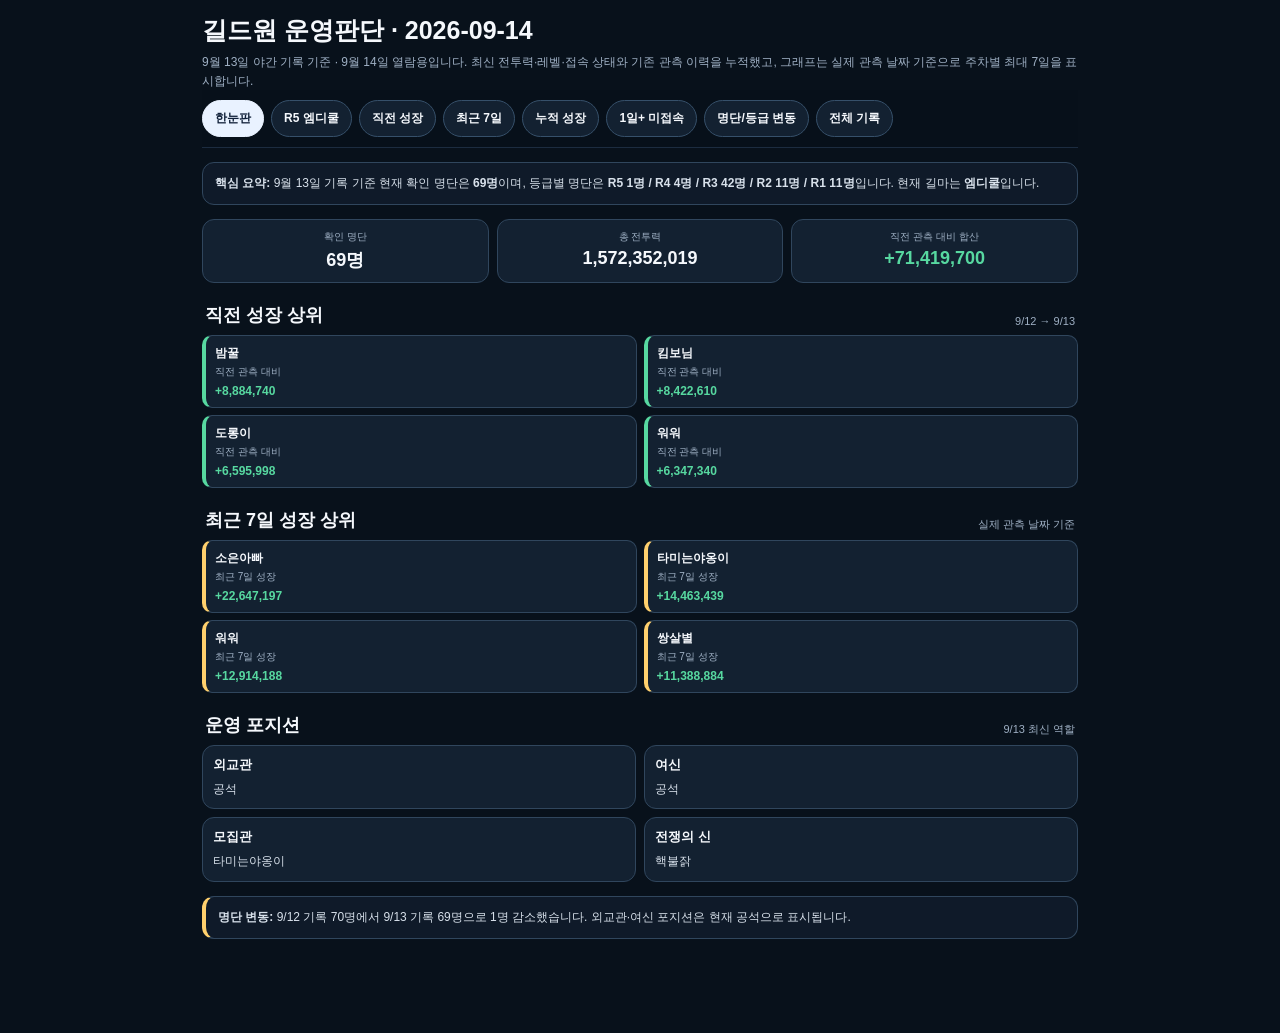
==== commit fec5a19a: "Add files via upload" ====
--- a/index.html
+++ b/index.html
@@ -1,2324 +1,3090 @@
-<!doctype html><html lang="ko"><head><meta charset="utf-8"><meta name="viewport" content="width=device-width,initial-scale=1,viewport-fit=cover"><meta name="theme-color" content="#08111b"><title>길드원 운영판단 · 2026-09-13</title><style>
+<!doctype html><html lang="ko"><head><meta charset="utf-8"><meta name="viewport" content="width=device-width,initial-scale=1,viewport-fit=cover"><meta name="theme-color" content="#08111b"><title>길드원 운영판단 · 2026-09-14</title><style>
 :root{--bg:#08111b;--panel:#132131;--panel2:#1b2c3f;--line:#30465d;--text:#f5f8fc;--muted:#9fb0c4;--green:#57d8a0;--blue:#7cc3ff;--red:#ff8a8a;--yellow:#ffd06d;--purple:#c7b0ff}
 *{box-sizing:border-box}body{margin:0;background:var(--bg);color:var(--text);font-family:-apple-system,BlinkMacSystemFont,"Noto Sans KR","Malgun Gothic",sans-serif}button{font:inherit}main{max-width:900px;margin:auto;padding:14px 12px 80px}h1{margin:0;font-size:25px}.sub{color:var(--muted);font-size:12px;margin-top:6px;line-height:1.55}.kpis{display:grid;grid-template-columns:repeat(3,1fr);gap:8px;margin-top:14px}.kpi{background:var(--panel);border:1px solid var(--line);border-radius:12px;padding:10px;text-align:center}.kpi span{display:block;color:var(--muted);font-size:10px}.kpi b{display:block;font-size:18px;margin-top:4px}.nav{position:sticky;top:0;z-index:20;display:flex;gap:7px;overflow:auto;padding:10px 0;background:rgba(8,17,27,.96);backdrop-filter:blur(8px);border-bottom:1px solid #1c2c40}.nav button{flex:0 0 auto;border:1px solid #36506a;background:var(--panel);color:var(--text);border-radius:999px;padding:9px 12px;font-weight:800;font-size:12px}.nav button.active{background:#e9f2ff;color:#102039;border-color:#e9f2ff}section{display:none}section.active{display:block}.guide,.callout{background:#0f1a29;border:1px solid var(--line);border-radius:12px;padding:11px 12px;font-size:12px;color:#d8e1eb;margin:14px 0;line-height:1.55}.callout{border-left:4px solid var(--blue)}.callout.warn{border-left-color:var(--yellow)}.callout.bad{border-left-color:var(--red)}.gtitle{display:flex;justify-content:space-between;align-items:flex-end;margin:20px 3px 8px}.gtitle h2{margin:0;font-size:18px}.gtitle span{color:var(--muted);font-size:11px}.overview-grid{display:grid;grid-template-columns:repeat(2,1fr);gap:7px}.mini{background:var(--panel);border:1px solid var(--line);border-left:4px solid var(--blue);border-radius:10px;padding:9px}.mini.good{border-left-color:var(--green)}.mini.warn{border-left-color:var(--yellow)}.mini.bad{border-left-color:var(--red)}.mini strong{display:block;font-size:12px;white-space:nowrap;overflow:hidden;text-overflow:ellipsis}.mini span{display:block;color:var(--muted);font-size:10px;margin-top:3px}.mini b{display:block;margin-top:5px;font-size:12px}.member-card{background:var(--panel);border:1px solid var(--line);border-radius:14px;overflow:hidden;margin:9px 0}.leader-card{border-color:#705fc4}.member-card summary{list-style:none;display:flex;justify-content:space-between;align-items:center;gap:8px;padding:12px;cursor:pointer}.member-card summary::-webkit-details-marker{display:none}.left,.right{display:flex;align-items:center;gap:9px;min-width:0}.left{flex:1}.rank{min-width:38px;text-align:center;background:#2d4661;border-radius:999px;padding:5px 7px;font-size:11px;font-weight:900}.ident{min-width:0}.ident strong{display:block;font-size:14px;white-space:nowrap;overflow:hidden;text-overflow:ellipsis}.ident span{display:block;color:var(--muted);font-size:11px;margin-top:2px}.cur{text-align:right;min-width:94px}.cur b{display:block;font-size:13px}.cur span{display:block;color:#dfe6ee;font-size:12px;margin-top:2px}.pill{min-width:74px;text-align:center;border-radius:999px;padding:6px 8px;font-size:10px;font-weight:900;background:#28415b;color:#cde6ff;font-style:normal}.pill.growth{background:#17362a;color:#8ef0c1}.pill.drop{background:#432023;color:#ffaeae}.pill.keep{background:#293848;color:#c6d4e1}.pill.leader{background:#3b2d62;color:#dfd3ff}.body{border-top:1px solid var(--line);background:#0e1725;padding:11px}.tags{display:flex;gap:6px;flex-wrap:wrap}.tag{background:#33305a;color:#e3d7ff;border-radius:999px;padding:4px 8px;font-size:10px;font-weight:900}.metrics{display:grid;grid-template-columns:repeat(2,1fr);gap:7px;margin-top:9px}.metrics div{background:var(--panel2);border-radius:9px;padding:8px}.metrics span{display:block;color:var(--muted);font-size:10px}.metrics b{display:block;font-size:13px;margin-top:3px}.pos{color:var(--green)!important}.neg{color:var(--red)!important}.zero{color:#d7d39e!important}.weekbox{background:var(--panel2);border:1px solid #2a4056;border-radius:11px;padding:8px;margin-top:9px}.weeknav{display:grid;grid-template-columns:88px 1fr 88px;align-items:center;gap:5px}.weeknav button{border:1px solid #3b5874;background:#13273a;color:#dbeaff;border-radius:8px;padding:7px 4px;font-size:10px;font-weight:800}.weeknav button:disabled{opacity:.3}.weektitle{text-align:center;font-size:11px}.weekhelp{font-size:9px;color:var(--muted);text-align:center;margin-top:4px}.chart{display:block;width:100%;height:auto;margin-top:6px}.grid{stroke:#3a5169;stroke-width:1;stroke-dasharray:3 4}.line{stroke:#79c8ff;stroke-width:3;stroke-linecap:round;stroke-linejoin:round}.dot{fill:#95e6ff;stroke:#0b1726;stroke-width:1.2}.val{fill:#f7fbff;font-size:8.2px;font-weight:800}.date{fill:#aebfd0;font-size:8.5px}.axis{fill:#8fa5bc;font-size:8px}.nodata{color:var(--muted);font-size:11px;text-align:center;padding:34px 0}.note{display:grid;grid-template-columns:48px 1fr;gap:7px;background:#132030;border-left:3px solid #4c6d94;border-radius:0 8px 8px 0;padding:8px 9px;margin-top:9px;font-size:11px;line-height:1.45}.roles,.changes{display:grid;grid-template-columns:repeat(2,1fr);gap:8px}.rolebox,.change{background:var(--panel);border:1px solid var(--line);border-radius:12px;padding:10px}.rolebox b,.change b{display:block;font-size:13px;margin-bottom:6px}.rolebox span,.change p{display:block;color:#d8e1eb;font-size:12px;line-height:1.55;margin:0}.danger-note{border-left:4px solid var(--red)}
 @media(max-width:640px){.kpis{grid-template-columns:repeat(2,1fr)}.overview-grid,.roles,.changes{grid-template-columns:1fr}.weeknav{grid-template-columns:75px 1fr 75px}.metrics{grid-template-columns:repeat(2,1fr)}.cur{min-width:82px}.pill{min-width:67px}}
 </style></head><body><main>
-<h1>길드원 운영판단 · 2026-09-13</h1><div class="sub">9월 12일 야간 기록 기준 · 9월 13일 열람용입니다. 최신 전투력·레벨·접속 상태와 기존 관측 이력을 누적했습니다. 그래프는 실제 관측 날짜 기준으로 주차별 최대 7일을 표시합니다.</div>
+<h1>길드원 운영판단 · 2026-09-14</h1>
+<div class="sub">9월 13일 야간 기록 기준 · 9월 14일 열람용입니다. 최신 전투력·레벨·접속 상태와 기존 관측 이력을 누적했고, 그래프는 실제 관측 날짜 기준으로 주차별 최대 7일을 표시합니다.</div>
+
 <div class="nav"><button class="active" data-tab="overview">한눈판</button><button data-tab="leader">R5 엠디쿨</button><button data-tab="daily">직전 성장</button><button data-tab="week7">최근 7일</button><button data-tab="cumulative">누적 성장</button><button data-tab="inactive">1일+ 미접속</button><button data-tab="changes">명단/등급 변동</button><button data-tab="all">전체 기록</button></div>
-<section class="active" id="overview"><div class="guide"><b>핵심 요약:</b> 9월 12일 기록 기준 현재 확인 명단은 <b>70명</b>이며, 등급별 명단은 <b>R5 1명 / R4 5명 / R3 44명 / R2 20명 / R1 0명</b>입니다. 현재 길마는 <b>엠디쿨</b>입니다.</div>
-<div class="kpis"><div class="kpi"><span>확인 명단</span><b>70명</b></div><div class="kpi"><span>총 전투력</span><b>1,403,861,208</b></div><div class="kpi"><span>직전 관측 대비 합산</span><b class="neg">-144,196,011</b></div></div>
-<div class="gtitle"><h2>직전 성장 상위</h2><span>9/11 → 9/12</span></div><div class="overview-grid"><div class="mini good"><strong>소은아빠</strong><span>직전 관측 대비</span><b class="pos">+11,485,127</b></div><div class="mini good"><strong>쌍살별</strong><span>직전 관측 대비</span><b class="pos">+6,865,711</b></div><div class="mini good"><strong>크로우조이</strong><span>직전 관측 대비</span><b class="pos">+4,260,164</b></div><div class="mini good"><strong>nubnubb</strong><span>직전 관측 대비</span><b class="pos">+4,187,750</b></div></div>
-<div class="gtitle"><h2>최근 7일 성장 상위</h2><span>실제 관측 날짜 기준</span></div><div class="overview-grid"><div class="mini warn"><strong>뽁냥이</strong><span>최근 7일 성장</span><b class="pos">+11,861,117</b></div><div class="mini warn"><strong>다크맨류</strong><span>최근 7일 성장</span><b class="pos">+11,591,117</b></div><div class="mini warn"><strong>크로우조이</strong><span>최근 7일 성장</span><b class="pos">+11,578,743</b></div><div class="mini warn"><strong>냥나리냥냥</strong><span>최근 7일 성장</span><b class="pos">+11,136,763</b></div></div>
-<div class="gtitle"><h2>운영 포지션</h2><span>9/12 최신 역할</span></div><div class="roles"><div class="rolebox"><b>외교관</b><span>크림쿜</span></div><div class="rolebox"><b>여신</b><span>포세린</span></div><div class="rolebox"><b>모집관</b><span>타미는야옹이</span></div><div class="rolebox"><b>전쟁의 신</b><span>핵불잙</span></div></div>
-<div class="callout warn"><b>명단 변동:</b> 9/11 기록 81명에서 9/12 기록 70명으로 11명 감소했습니다. 세부 명단은 ‘명단/등급 변동’ 탭에서 확인할 수 있습니다.</div></section>
-<section id="leader"><div class="guide">R5 <b>엠디쿨</b>이 현재 길마입니다. 9월 12일 프로필 스크린샷의 전투력과 프로필 지표를 함께 반영했습니다.</div><details class="member-card leader-card" open><summary>
-<div class="left"><span class="rank">R5</span><div class="ident"><strong>엠디쿨</strong><span>3시간 전</span></div></div>
-<div class="right"><div class="cur"><b>Lv.27</b><span>27,933,332</span></div><em class="pill leader">R5 길마</em></div></summary>
-<div class="body"><div class="tags"><span class="tag">직전 관측 대비 -4,485,121</span><span class="tag">좋아요 436</span><span class="tag">전투지표 428,144</span><span class="tag">튤립 75</span></div><div class="metrics">
-<div><span>직전 관측 대비</span><b class="neg">-4,485,121</b></div><div><span>최근 7일 성장</span><b class="neg">-9,794,109</b></div>
-<div><span>관측 누적 성장</span><b class="pos">+4,498,304</b></div><div><span>일평균 성장</span><b class="pos">+195,578</b></div>
-<div><span>이전 등급</span><b>R4</b></div><div><span>현재 전투력</span><b>27,933,332</b></div></div>
-<div class="weekbox" data-history="[[&quot;8/18&quot;, 23435028], [&quot;8/19&quot;, 22364482], [&quot;8/20&quot;, 23284787], [&quot;8/22&quot;, 28219324], [&quot;8/23&quot;, 27794275], [&quot;8/24&quot;, 29431746], [&quot;8/25&quot;, 26799776], [&quot;8/26&quot;, 25781740], [&quot;8/27&quot;, 28362490], [&quot;8/29&quot;, 32496532], [&quot;8/30&quot;, 25309613], [&quot;8/31&quot;, 30181545], [&quot;9/1&quot;, 32849910], [&quot;9/2&quot;, 35384471], [&quot;9/3&quot;, 37992696], [&quot;9/4&quot;, 35148093], [&quot;9/5&quot;, 37727441], [&quot;9/6&quot;, 29586316], [&quot;9/7&quot;, 38173125], [&quot;9/8&quot;, 36087368], [&quot;9/9&quot;, 35355435], [&quot;9/10&quot;, 30500339], [&quot;9/11&quot;, 32418453], [&quot;9/12&quot;, 27933332]]" data-week="999"><div class="weeknav"><button class="wkprev" type="button">◀ 이전 주</button><b class="weektitle"></b><button class="wknext" type="button">다음 주 ▶</button></div><div class="chartwrap"></div><div class="weekhelp">그래프는 실제 관측 날짜 기준으로 주차를 배치하며, 주차별 최대 7일만 표시합니다.</div></div>
-<div class="note"><b>판정</b><span>직전 관측 대비 전투력이 -4,485,121 변동했습니다.</span></div></div></details></section>
-<section id="daily"><div class="guide">직전 관측(9/11) 대비 9/12 전투력 변화량 기준입니다. 전쟁·전투 영향으로 감소한 경우도 그대로 표시합니다.</div><details class="member-card"><summary>
-<div class="left"><span class="rank">R3</span><div class="ident"><strong>소은아빠</strong><span>8시간 전</span></div></div>
-<div class="right"><div class="cur"><b>Lv.24</b><span>41,829,555</span></div><em class="pill growth">성장</em></div></summary>
-<div class="body"><div class="tags"><span class="tag">직전 관측 대비 +11,485,127</span></div><div class="metrics">
-<div><span>직전 관측 대비</span><b class="pos">+11,485,127</b></div><div><span>최근 7일 성장</span><b class="pos">+8,131,595</b></div>
-<div><span>관측 누적 성장</span><b class="pos">+18,088,378</b></div><div><span>일평균 성장</span><b class="pos">+786,451</b></div>
-<div><span>이전 등급</span><b>R3</b></div><div><span>현재 전투력</span><b>41,829,555</b></div></div>
-<div class="weekbox" data-history="[[&quot;8/18&quot;, 23741177], [&quot;8/19&quot;, 23147377], [&quot;8/20&quot;, 23889572], [&quot;8/22&quot;, 25954532], [&quot;8/23&quot;, 25872875], [&quot;8/24&quot;, 26538202], [&quot;8/25&quot;, 26947690], [&quot;8/26&quot;, 28095424], [&quot;8/27&quot;, 28321317], [&quot;8/29&quot;, 30349439], [&quot;8/30&quot;, 31214443], [&quot;8/31&quot;, 30306200], [&quot;9/1&quot;, 31850825], [&quot;9/2&quot;, 32062383], [&quot;9/3&quot;, 32330702], [&quot;9/4&quot;, 33724227], [&quot;9/5&quot;, 33697960], [&quot;9/6&quot;, 20612109], [&quot;9/7&quot;, 24828317], [&quot;9/8&quot;, 26908240], [&quot;9/9&quot;, 27586747], [&quot;9/10&quot;, 30344428], [&quot;9/11&quot;, 30344428], [&quot;9/12&quot;, 41829555]]" data-week="999"><div class="weeknav"><button class="wkprev" type="button">◀ 이전 주</button><b class="weektitle"></b><button class="wknext" type="button">다음 주 ▶</button></div><div class="chartwrap"></div><div class="weekhelp">그래프는 실제 관측 날짜 기준으로 주차를 배치하며, 주차별 최대 7일만 표시합니다.</div></div>
-<div class="note"><b>판정</b><span>직전 관측 대비 전투력이 +11,485,127 변동했습니다.</span></div></div></details><details class="member-card"><summary>
-<div class="left"><span class="rank">R3</span><div class="ident"><strong>쌍살별</strong><span>온라인</span></div></div>
-<div class="right"><div class="cur"><b>Lv.23</b><span>34,628,887</span></div><em class="pill growth">성장</em></div></summary>
-<div class="body"><div class="tags"><span class="tag">직전 관측 대비 +6,865,711</span></div><div class="metrics">
-<div><span>직전 관측 대비</span><b class="pos">+6,865,711</b></div><div><span>최근 7일 성장</span><b class="pos">+4,646,430</b></div>
-<div><span>관측 누적 성장</span><b class="pos">+23,498,333</b></div><div><span>일평균 성장</span><b class="pos">+839,226</b></div>
-<div><span>이전 등급</span><b>R3</b></div><div><span>현재 전투력</span><b>34,628,887</b></div></div>
-<div class="weekbox" data-history="[[&quot;8/12&quot;, 11130554], [&quot;8/13&quot;, 12496037], [&quot;8/14&quot;, 13877308], [&quot;8/15&quot;, 15035024], [&quot;8/16&quot;, 14952942], [&quot;8/18&quot;, 17434652], [&quot;8/19&quot;, 17221417], [&quot;8/20&quot;, 16406888], [&quot;8/22&quot;, 17821353], [&quot;8/23&quot;, 21985539], [&quot;8/24&quot;, 25032027], [&quot;8/25&quot;, 18997124], [&quot;8/26&quot;, 21859249], [&quot;8/27&quot;, 22793732], [&quot;8/29&quot;, 21618788], [&quot;8/30&quot;, 23498469], [&quot;8/31&quot;, 21677927], [&quot;9/1&quot;, 24365268], [&quot;9/2&quot;, 24044049], [&quot;9/3&quot;, 27059118], [&quot;9/4&quot;, 27355091], [&quot;9/5&quot;, 29982457], [&quot;9/6&quot;, 22987449], [&quot;9/7&quot;, 23151611], [&quot;9/8&quot;, 25613607], [&quot;9/9&quot;, 25825445], [&quot;9/10&quot;, 27763176], [&quot;9/11&quot;, 27763176], [&quot;9/12&quot;, 34628887]]" data-week="999"><div class="weeknav"><button class="wkprev" type="button">◀ 이전 주</button><b class="weektitle"></b><button class="wknext" type="button">다음 주 ▶</button></div><div class="chartwrap"></div><div class="weekhelp">그래프는 실제 관측 날짜 기준으로 주차를 배치하며, 주차별 최대 7일만 표시합니다.</div></div>
-<div class="note"><b>판정</b><span>직전 관측 대비 전투력이 +6,865,711 변동했습니다.</span></div></div></details><details class="member-card"><summary>
-<div class="left"><span class="rank">R3</span><div class="ident"><strong>크로우조이</strong><span>2시간 전</span></div></div>
-<div class="right"><div class="cur"><b>Lv.22</b><span>29,758,260</span></div><em class="pill growth">성장</em></div></summary>
-<div class="body"><div class="tags"><span class="tag">직전 관측 대비 +4,260,164</span></div><div class="metrics">
-<div><span>직전 관측 대비</span><b class="pos">+4,260,164</b></div><div><span>최근 7일 성장</span><b class="pos">+11,578,743</b></div>
-<div><span>관측 누적 성장</span><b class="pos">+16,127,174</b></div><div><span>일평균 성장</span><b class="pos">+556,109</b></div>
-<div><span>이전 등급</span><b>R3</b></div><div><span>현재 전투력</span><b>29,758,260</b></div></div>
-<div class="weekbox" data-history="[[&quot;8/11&quot;, 13631086], [&quot;8/12&quot;, 14700028], [&quot;8/13&quot;, 14927116], [&quot;8/14&quot;, 14987705], [&quot;8/15&quot;, 15359825], [&quot;8/16&quot;, 15488816], [&quot;8/18&quot;, 15844764], [&quot;8/19&quot;, 16170437], [&quot;8/20&quot;, 16994977], [&quot;8/22&quot;, 18564196], [&quot;8/23&quot;, 19645225], [&quot;8/24&quot;, 21180785], [&quot;8/25&quot;, 21177890], [&quot;8/26&quot;, 23672257], [&quot;8/27&quot;, 23757252], [&quot;8/29&quot;, 24037775], [&quot;8/30&quot;, 24555267], [&quot;8/31&quot;, 24387208], [&quot;9/1&quot;, 25322092], [&quot;9/2&quot;, 25990900], [&quot;9/3&quot;, 26390717], [&quot;9/4&quot;, 26875063], [&quot;9/5&quot;, 18179517], [&quot;9/6&quot;, 18183691], [&quot;9/7&quot;, 19717844], [&quot;9/8&quot;, 21027320], [&quot;9/9&quot;, 23178186], [&quot;9/10&quot;, 25498096], [&quot;9/11&quot;, 25498096], [&quot;9/12&quot;, 29758260]]" data-week="999"><div class="weeknav"><button class="wkprev" type="button">◀ 이전 주</button><b class="weektitle"></b><button class="wknext" type="button">다음 주 ▶</button></div><div class="chartwrap"></div><div class="weekhelp">그래프는 실제 관측 날짜 기준으로 주차를 배치하며, 주차별 최대 7일만 표시합니다.</div></div>
-<div class="note"><b>판정</b><span>직전 관측 대비 전투력이 +4,260,164 변동했습니다.</span></div></div></details><details class="member-card"><summary>
-<div class="left"><span class="rank">R3</span><div class="ident"><strong>nubnubb</strong><span>온라인</span></div></div>
-<div class="right"><div class="cur"><b>Lv.23</b><span>30,906,741</span></div><em class="pill growth">성장</em></div></summary>
-<div class="body"><div class="tags"><span class="tag">직전 관측 대비 +4,187,750</span></div><div class="metrics">
-<div><span>직전 관측 대비</span><b class="pos">+4,187,750</b></div><div><span>최근 7일 성장</span><b class="pos">+1,009,261</b></div>
-<div><span>관측 누적 성장</span><b class="pos">+19,507,469</b></div><div><span>일평균 성장</span><b class="pos">+696,695</b></div>
-<div><span>이전 등급</span><b>R3</b></div><div><span>현재 전투력</span><b>30,906,741</b></div></div>
-<div class="weekbox" data-history="[[&quot;8/12&quot;, 11399272], [&quot;8/13&quot;, 12031447], [&quot;8/14&quot;, 12079854], [&quot;8/15&quot;, 12436307], [&quot;8/16&quot;, 12909795], [&quot;8/18&quot;, 16357601], [&quot;8/19&quot;, 15672438], [&quot;8/20&quot;, 16267320], [&quot;8/22&quot;, 19915093], [&quot;8/23&quot;, 20557258], [&quot;8/24&quot;, 20427011], [&quot;8/25&quot;, 21268540], [&quot;8/26&quot;, 22772659], [&quot;8/27&quot;, 24245868], [&quot;8/29&quot;, 25370752], [&quot;8/30&quot;, 25297528], [&quot;8/31&quot;, 26161700], [&quot;9/1&quot;, 27952923], [&quot;9/2&quot;, 28170794], [&quot;9/3&quot;, 27860219], [&quot;9/4&quot;, 29557817], [&quot;9/5&quot;, 29897480], [&quot;9/6&quot;, 22986032], [&quot;9/7&quot;, 25078069], [&quot;9/8&quot;, 24883271], [&quot;9/9&quot;, 27098155], [&quot;9/10&quot;, 26718991], [&quot;9/11&quot;, 26718991], [&quot;9/12&quot;, 30906741]]" data-week="999"><div class="weeknav"><button class="wkprev" type="button">◀ 이전 주</button><b class="weektitle"></b><button class="wknext" type="button">다음 주 ▶</button></div><div class="chartwrap"></div><div class="weekhelp">그래프는 실제 관측 날짜 기준으로 주차를 배치하며, 주차별 최대 7일만 표시합니다.</div></div>
-<div class="note"><b>판정</b><span>직전 관측 대비 전투력이 +4,187,750 변동했습니다.</span></div></div></details><details class="member-card"><summary>
-<div class="left"><span class="rank">R2</span><div class="ident"><strong>냥나리냥냥</strong><span>7시간 전</span></div></div>
-<div class="right"><div class="cur"><b>Lv.21</b><span>18,836,768</span></div><em class="pill growth">성장</em></div></summary>
-<div class="body"><div class="tags"><span class="tag">직전 관측 대비 +2,904,253</span></div><div class="metrics">
-<div><span>직전 관측 대비</span><b class="pos">+2,904,253</b></div><div><span>최근 7일 성장</span><b class="pos">+11,136,763</b></div>
-<div><span>관측 누적 성장</span><b class="pos">+9,920,915</b></div><div><span>일평균 성장</span><b class="pos">+661,394</b></div>
-<div><span>이전 등급</span><b>R2</b></div><div><span>현재 전투력</span><b>18,836,768</b></div></div>
-<div class="weekbox" data-history="[[&quot;8/27&quot;, 8915853], [&quot;8/29&quot;, 9305141], [&quot;8/30&quot;, 9629048], [&quot;8/31&quot;, 9810330], [&quot;9/1&quot;, 10317919], [&quot;9/2&quot;, 10313155], [&quot;9/3&quot;, 10593697], [&quot;9/4&quot;, 11167879], [&quot;9/5&quot;, 7700005], [&quot;9/6&quot;, 10835840], [&quot;9/7&quot;, 11628679], [&quot;9/8&quot;, 12674608], [&quot;9/9&quot;, 14788470], [&quot;9/10&quot;, 15932515], [&quot;9/11&quot;, 15932515], [&quot;9/12&quot;, 18836768]]" data-week="999"><div class="weeknav"><button class="wkprev" type="button">◀ 이전 주</button><b class="weektitle"></b><button class="wknext" type="button">다음 주 ▶</button></div><div class="chartwrap"></div><div class="weekhelp">그래프는 실제 관측 날짜 기준으로 주차를 배치하며, 주차별 최대 7일만 표시합니다.</div></div>
-<div class="note"><b>판정</b><span>직전 관측 대비 전투력이 +2,904,253 변동했습니다.</span></div></div></details><details class="member-card"><summary>
-<div class="left"><span class="rank">R2</span><div class="ident"><strong>뽁냥이</strong><span>방금</span></div></div>
-<div class="right"><div class="cur"><b>Lv.22</b><span>24,137,580</span></div><em class="pill growth">성장</em></div></summary>
-<div class="body"><div class="tags"><span class="tag">직전 관측 대비 +2,307,718</span></div><div class="metrics">
-<div><span>직전 관측 대비</span><b class="pos">+2,307,718</b></div><div><span>최근 7일 성장</span><b class="pos">+11,861,117</b></div>
-<div><span>관측 누적 성장</span><b class="pos">+10,874,265</b></div><div><span>일평균 성장</span><b class="pos">+374,975</b></div>
-<div><span>이전 등급</span><b>R2</b></div><div><span>현재 전투력</span><b>24,137,580</b></div></div>
-<div class="weekbox" data-history="[[&quot;8/11&quot;, 13263315], [&quot;8/12&quot;, 12575088], [&quot;8/13&quot;, 12961024], [&quot;8/14&quot;, 13204510], [&quot;8/15&quot;, 13756928], [&quot;8/16&quot;, 12954686], [&quot;8/18&quot;, 14424673], [&quot;8/19&quot;, 14993903], [&quot;8/20&quot;, 15195654], [&quot;8/22&quot;, 15684885], [&quot;8/23&quot;, 16557882], [&quot;8/24&quot;, 16554987], [&quot;8/25&quot;, 15627144], [&quot;8/26&quot;, 19087113], [&quot;8/27&quot;, 19765223], [&quot;8/29&quot;, 20157254], [&quot;8/30&quot;, 18103885], [&quot;8/31&quot;, 20863041], [&quot;9/1&quot;, 21898474], [&quot;9/2&quot;, 22438196], [&quot;9/3&quot;, 22037545], [&quot;9/4&quot;, 23492239], [&quot;9/5&quot;, 12276463], [&quot;9/6&quot;, 17447699], [&quot;9/7&quot;, 18929206], [&quot;9/8&quot;, 19635813], [&quot;9/9&quot;, 20663327], [&quot;9/10&quot;, 21829862], [&quot;9/11&quot;, 21829862], [&quot;9/12&quot;, 24137580]]" data-week="999"><div class="weeknav"><button class="wkprev" type="button">◀ 이전 주</button><b class="weektitle"></b><button class="wknext" type="button">다음 주 ▶</button></div><div class="chartwrap"></div><div class="weekhelp">그래프는 실제 관측 날짜 기준으로 주차를 배치하며, 주차별 최대 7일만 표시합니다.</div></div>
-<div class="note"><b>판정</b><span>직전 관측 대비 전투력이 +2,307,718 변동했습니다.</span></div></div></details><details class="member-card"><summary>
-<div class="left"><span class="rank">R3</span><div class="ident"><strong>베이비블루</strong><span>60분 전</span></div></div>
-<div class="right"><div class="cur"><b>Lv.21</b><span>26,149,814</span></div><em class="pill growth">성장</em></div></summary>
-<div class="body"><div class="tags"><span class="tag">직전 관측 대비 +2,257,619</span></div><div class="metrics">
-<div><span>직전 관측 대비</span><b class="pos">+2,257,619</b></div><div><span>최근 7일 성장</span><b class="pos">+6,760,648</b></div>
-<div><span>관측 누적 성장</span><b class="pos">+13,438,492</b></div><div><span>일평균 성장</span><b class="pos">+610,841</b></div>
-<div><span>이전 등급</span><b>R3</b></div><div><span>현재 전투력</span><b>26,149,814</b></div></div>
-<div class="weekbox" data-history="[[&quot;8/19&quot;, 12711322], [&quot;8/20&quot;, 12923973], [&quot;8/22&quot;, 15720928], [&quot;8/23&quot;, 15960431], [&quot;8/24&quot;, 16287184], [&quot;8/25&quot;, 16419350], [&quot;8/26&quot;, 17146610], [&quot;8/27&quot;, 17259829], [&quot;8/29&quot;, 17301188], [&quot;8/30&quot;, 17392354], [&quot;8/31&quot;, 17624327], [&quot;9/1&quot;, 18390872], [&quot;9/2&quot;, 18629795], [&quot;9/3&quot;, 18913909], [&quot;9/4&quot;, 19171495], [&quot;9/5&quot;, 19389166], [&quot;9/6&quot;, 15307642], [&quot;9/7&quot;, 16634855], [&quot;9/8&quot;, 16941017], [&quot;9/9&quot;, 19274493], [&quot;9/10&quot;, 23892195], [&quot;9/11&quot;, 23892195], [&quot;9/12&quot;, 26149814]]" data-week="999"><div class="weeknav"><button class="wkprev" type="button">◀ 이전 주</button><b class="weektitle"></b><button class="wknext" type="button">다음 주 ▶</button></div><div class="chartwrap"></div><div class="weekhelp">그래프는 실제 관측 날짜 기준으로 주차를 배치하며, 주차별 최대 7일만 표시합니다.</div></div>
-<div class="note"><b>판정</b><span>직전 관측 대비 전투력이 +2,257,619 변동했습니다.</span></div></div></details><details class="member-card"><summary>
-<div class="left"><span class="rank">R3</span><div class="ident"><strong>orionee</strong><span>방금</span></div></div>
-<div class="right"><div class="cur"><b>Lv.22</b><span>27,254,745</span></div><em class="pill growth">성장</em></div></summary>
-<div class="body"><div class="tags"><span class="tag">직전 관측 대비 +2,049,430</span></div><div class="metrics">
-<div><span>직전 관측 대비</span><b class="pos">+2,049,430</b></div><div><span>최근 7일 성장</span><b class="pos">+6,880,245</b></div>
-<div><span>관측 누적 성장</span><b class="pos">+15,546,901</b></div><div><span>일평균 성장</span><b class="pos">+675,952</b></div>
-<div><span>이전 등급</span><b>R3</b></div><div><span>현재 전투력</span><b>27,254,745</b></div></div>
-<div class="weekbox" data-history="[[&quot;8/18&quot;, 11707844], [&quot;8/19&quot;, 12290650], [&quot;8/20&quot;, 13869637], [&quot;8/22&quot;, 14074522], [&quot;8/23&quot;, 14323741], [&quot;8/24&quot;, 14789934], [&quot;8/25&quot;, 14789934], [&quot;8/26&quot;, 15384350], [&quot;8/27&quot;, 16117964], [&quot;8/29&quot;, 17467371], [&quot;8/30&quot;, 18373134], [&quot;8/31&quot;, 19404635], [&quot;9/1&quot;, 20212928], [&quot;9/2&quot;, 20544677], [&quot;9/3&quot;, 21979316], [&quot;9/4&quot;, 22891148], [&quot;9/5&quot;, 20374500], [&quot;9/6&quot;, 20374500], [&quot;9/7&quot;, 23849941], [&quot;9/8&quot;, 25157746], [&quot;9/9&quot;, 25240246], [&quot;9/10&quot;, 25205315], [&quot;9/11&quot;, 25205315], [&quot;9/12&quot;, 27254745]]" data-week="999"><div class="weeknav"><button class="wkprev" type="button">◀ 이전 주</button><b class="weektitle"></b><button class="wknext" type="button">다음 주 ▶</button></div><div class="chartwrap"></div><div class="weekhelp">그래프는 실제 관측 날짜 기준으로 주차를 배치하며, 주차별 최대 7일만 표시합니다.</div></div>
-<div class="note"><b>판정</b><span>직전 관측 대비 전투력이 +2,049,430 변동했습니다.</span></div></div></details><details class="member-card"><summary>
-<div class="left"><span class="rank">R3</span><div class="ident"><strong>holygti</strong><span>온라인</span></div></div>
-<div class="right"><div class="cur"><b>Lv.21</b><span>12,431,486</span></div><em class="pill growth">성장</em></div></summary>
-<div class="body"><div class="tags"><span class="tag">직전 관측 대비 +2,001,700</span></div><div class="metrics">
-<div><span>직전 관측 대비</span><b class="pos">+2,001,700</b></div><div><span>최근 7일 성장</span><b class="pos">+6,511,399</b></div>
-<div><span>관측 누적 성장</span><b class="pos">+10,956,985</b></div><div><span>일평균 성장</span><b class="pos">+476,391</b></div>
-<div><span>이전 등급</span><b>R3</b></div><div><span>현재 전투력</span><b>12,431,486</b></div></div>
-<div class="weekbox" data-history="[[&quot;8/18&quot;, 1474501], [&quot;8/19&quot;, 2187868], [&quot;8/20&quot;, 2750990], [&quot;8/22&quot;, 3180352], [&quot;8/23&quot;, 4128380], [&quot;8/24&quot;, 4257833], [&quot;8/25&quot;, 3997801], [&quot;8/26&quot;, 5338484], [&quot;8/27&quot;, 5921951], [&quot;8/29&quot;, 6013151], [&quot;8/30&quot;, 6313715], [&quot;8/31&quot;, 6607811], [&quot;9/1&quot;, 6645856], [&quot;9/2&quot;, 6894991], [&quot;9/3&quot;, 6957071], [&quot;9/4&quot;, 7272276], [&quot;9/5&quot;, 5920087], [&quot;9/6&quot;, 8144961], [&quot;9/7&quot;, 8753251], [&quot;9/8&quot;, 8902076], [&quot;9/9&quot;, 9973073], [&quot;9/10&quot;, 10429786], [&quot;9/11&quot;, 10429786], [&quot;9/12&quot;, 12431486]]" data-week="999"><div class="weeknav"><button class="wkprev" type="button">◀ 이전 주</button><b class="weektitle"></b><button class="wknext" type="button">다음 주 ▶</button></div><div class="chartwrap"></div><div class="weekhelp">그래프는 실제 관측 날짜 기준으로 주차를 배치하며, 주차별 최대 7일만 표시합니다.</div></div>
-<div class="note"><b>판정</b><span>직전 관측 대비 전투력이 +2,001,700 변동했습니다.</span></div></div></details><details class="member-card"><summary>
-<div class="left"><span class="rank">R3</span><div class="ident"><strong>꺼드럭장인</strong><span>17분 전</span></div></div>
-<div class="right"><div class="cur"><b>Lv.20</b><span>20,318,764</span></div><em class="pill growth">성장</em></div></summary>
-<div class="body"><div class="tags"><span class="tag">직전 관측 대비 +1,934,352</span></div><div class="metrics">
-<div><span>직전 관측 대비</span><b class="pos">+1,934,352</b></div><div><span>최근 7일 성장</span><b class="pos">+2,943,968</b></div>
-<div><span>관측 누적 성장</span><b class="pos">+13,936,800</b></div><div><span>일평균 성장</span><b class="pos">+497,743</b></div>
-<div><span>이전 등급</span><b>R3</b></div><div><span>현재 전투력</span><b>20,318,764</b></div></div>
-<div class="weekbox" data-history="[[&quot;8/12&quot;, 6381964], [&quot;8/13&quot;, 7282998], [&quot;8/14&quot;, 7214319], [&quot;8/15&quot;, 7941623], [&quot;8/16&quot;, 8811270], [&quot;8/18&quot;, 9452189], [&quot;8/19&quot;, 10096356], [&quot;8/20&quot;, 10326452], [&quot;8/22&quot;, 11072495], [&quot;8/23&quot;, 10330934], [&quot;8/24&quot;, 11552458], [&quot;8/25&quot;, 11550398], [&quot;8/26&quot;, 12137950], [&quot;8/27&quot;, 12305717], [&quot;8/29&quot;, 12818544], [&quot;8/30&quot;, 13981272], [&quot;8/31&quot;, 14803268], [&quot;9/1&quot;, 15501412], [&quot;9/2&quot;, 16288459], [&quot;9/3&quot;, 17150397], [&quot;9/4&quot;, 16805524], [&quot;9/5&quot;, 17374796], [&quot;9/6&quot;, 12708296], [&quot;9/7&quot;, 15241972], [&quot;9/8&quot;, 15828327], [&quot;9/9&quot;, 17108683], [&quot;9/10&quot;, 18384412], [&quot;9/11&quot;, 18384412], [&quot;9/12&quot;, 20318764]]" data-week="999"><div class="weeknav"><button class="wkprev" type="button">◀ 이전 주</button><b class="weektitle"></b><button class="wknext" type="button">다음 주 ▶</button></div><div class="chartwrap"></div><div class="weekhelp">그래프는 실제 관측 날짜 기준으로 주차를 배치하며, 주차별 최대 7일만 표시합니다.</div></div>
-<div class="note"><b>판정</b><span>직전 관측 대비 전투력이 +1,934,352 변동했습니다.</span></div></div></details><details class="member-card"><summary>
-<div class="left"><span class="rank">R3</span><div class="ident"><strong>llll박부장llll</strong><span>3시간 전</span></div></div>
-<div class="right"><div class="cur"><b>Lv.24</b><span>33,841,301</span></div><em class="pill growth">성장</em></div></summary>
-<div class="body"><div class="tags"><span class="tag">직전 관측 대비 +1,599,818</span></div><div class="metrics">
-<div><span>직전 관측 대비</span><b class="pos">+1,599,818</b></div><div><span>최근 7일 성장</span><b class="pos">+8,832,735</b></div>
-<div><span>관측 누적 성장</span><b class="pos">+22,363,561</b></div><div><span>일평균 성장</span><b class="pos">+771,157</b></div>
-<div><span>이전 등급</span><b>R3</b></div><div><span>현재 전투력</span><b>33,841,301</b></div></div>
-<div class="weekbox" data-history="[[&quot;8/11&quot;, 11477740], [&quot;8/12&quot;, 11820088], [&quot;8/13&quot;, 13003132], [&quot;8/14&quot;, 13560131], [&quot;8/15&quot;, 14281612], [&quot;8/16&quot;, 15139713], [&quot;8/18&quot;, 18238238], [&quot;8/19&quot;, 19477866], [&quot;8/20&quot;, 20963400], [&quot;8/22&quot;, 27203237], [&quot;8/23&quot;, 27905375], [&quot;8/24&quot;, 27300747], [&quot;8/25&quot;, 20821912], [&quot;8/26&quot;, 24117540], [&quot;8/27&quot;, 25481676], [&quot;8/29&quot;, 27490933], [&quot;8/30&quot;, 24154661], [&quot;8/31&quot;, 24165381], [&quot;9/1&quot;, 27791752], [&quot;9/2&quot;, 28649217], [&quot;9/3&quot;, 28975850], [&quot;9/4&quot;, 27660881], [&quot;9/5&quot;, 25008566], [&quot;9/6&quot;, 22572236], [&quot;9/7&quot;, 23813490], [&quot;9/8&quot;, 24717309], [&quot;9/9&quot;, 27360556], [&quot;9/10&quot;, 32241483], [&quot;9/11&quot;, 32241483], [&quot;9/12&quot;, 33841301]]" data-week="999"><div class="weeknav"><button class="wkprev" type="button">◀ 이전 주</button><b class="weektitle"></b><button class="wknext" type="button">다음 주 ▶</button></div><div class="chartwrap"></div><div class="weekhelp">그래프는 실제 관측 날짜 기준으로 주차를 배치하며, 주차별 최대 7일만 표시합니다.</div></div>
-<div class="note"><b>판정</b><span>직전 관측 대비 전투력이 +1,599,818 변동했습니다.</span></div></div></details><details class="member-card"><summary>
-<div class="left"><span class="rank">R3</span><div class="ident"><strong>20대버스기사</strong><span>6시간 전</span></div></div>
-<div class="right"><div class="cur"><b>Lv.21</b><span>15,592,850</span></div><em class="pill growth">성장</em></div></summary>
-<div class="body"><div class="tags"><span class="tag">직전 관측 대비 +1,430,455</span></div><div class="metrics">
-<div><span>직전 관측 대비</span><b class="pos">+1,430,455</b></div><div><span>최근 7일 성장</span><b class="pos">+7,437,444</b></div>
-<div><span>관측 누적 성장</span><b class="pos">+12,668,060</b></div><div><span>일평균 성장</span><b class="pos">+351,891</b></div>
-<div><span>이전 등급</span><b>R3</b></div><div><span>현재 전투력</span><b>15,592,850</b></div></div>
-<div class="weekbox" data-history="[[&quot;8/4&quot;, 2924790], [&quot;8/5&quot;, 2990181], [&quot;8/6&quot;, 2995194], [&quot;8/7&quot;, 3253838], [&quot;8/8&quot;, 4152963], [&quot;8/9&quot;, 4161001], [&quot;8/10&quot;, 4607871], [&quot;8/11&quot;, 5381902], [&quot;8/12&quot;, 6023718], [&quot;8/13&quot;, 6425707], [&quot;8/14&quot;, 6299023], [&quot;8/15&quot;, 7051184], [&quot;8/16&quot;, 7127582], [&quot;8/18&quot;, 7738578], [&quot;8/19&quot;, 7834335], [&quot;8/20&quot;, 7939823], [&quot;8/22&quot;, 8318686], [&quot;8/23&quot;, 8418567], [&quot;8/24&quot;, 9697927], [&quot;8/25&quot;, 9695032], [&quot;8/26&quot;, 10993120], [&quot;8/27&quot;, 11282895], [&quot;8/29&quot;, 11385748], [&quot;8/30&quot;, 11382853], [&quot;8/31&quot;, 11089890], [&quot;9/1&quot;, 11268781], [&quot;9/2&quot;, 11454830], [&quot;9/3&quot;, 11453276], [&quot;9/4&quot;, 11626000], [&quot;9/5&quot;, 8155406], [&quot;9/6&quot;, 11402066], [&quot;9/7&quot;, 11985081], [&quot;9/8&quot;, 11949430], [&quot;9/9&quot;, 13120778], [&quot;9/10&quot;, 14162395], [&quot;9/11&quot;, 14162395], [&quot;9/12&quot;, 15592850]]" data-week="999"><div class="weeknav"><button class="wkprev" type="button">◀ 이전 주</button><b class="weektitle"></b><button class="wknext" type="button">다음 주 ▶</button></div><div class="chartwrap"></div><div class="weekhelp">그래프는 실제 관측 날짜 기준으로 주차를 배치하며, 주차별 최대 7일만 표시합니다.</div></div>
-<div class="note"><b>판정</b><span>직전 관측 대비 전투력이 +1,430,455 변동했습니다.</span></div></div></details><details class="member-card"><summary>
-<div class="left"><span class="rank">R3</span><div class="ident"><strong>GUSL</strong><span>방금</span></div></div>
-<div class="right"><div class="cur"><b>Lv.22</b><span>35,295,223</span></div><em class="pill growth">성장</em></div></summary>
-<div class="body"><div class="tags"><span class="tag">직전 관측 대비 +1,259,530</span></div><div class="metrics">
-<div><span>직전 관측 대비</span><b class="pos">+1,259,530</b></div><div><span>최근 7일 성장</span><b class="pos">+2,891,850</b></div>
-<div><span>관측 누적 성장</span><b class="pos">+28,984,180</b></div><div><span>일평균 성장</span><b class="pos">+805,116</b></div>
-<div><span>이전 등급</span><b>R3</b></div><div><span>현재 전투력</span><b>35,295,223</b></div></div>
-<div class="weekbox" data-history="[[&quot;8/4&quot;, 6311043], [&quot;8/5&quot;, 7298376], [&quot;8/6&quot;, 8580973], [&quot;8/7&quot;, 9606709], [&quot;8/8&quot;, 10589562], [&quot;8/9&quot;, 11125136], [&quot;8/10&quot;, 11695305], [&quot;8/11&quot;, 12096624], [&quot;8/12&quot;, 12247727], [&quot;8/13&quot;, 12797316], [&quot;8/14&quot;, 12736737], [&quot;8/15&quot;, 15322141], [&quot;8/16&quot;, 15037221], [&quot;8/18&quot;, 16835023], [&quot;8/19&quot;, 17439538], [&quot;8/20&quot;, 18099079], [&quot;8/22&quot;, 19061750], [&quot;8/23&quot;, 19096978], [&quot;8/24&quot;, 20119892], [&quot;8/25&quot;, 19798011], [&quot;8/26&quot;, 21693003], [&quot;8/27&quot;, 22407055], [&quot;8/29&quot;, 23949802], [&quot;8/30&quot;, 24717568], [&quot;8/31&quot;, 25351883], [&quot;9/1&quot;, 26299376], [&quot;9/2&quot;, 27164751], [&quot;9/3&quot;, 26913505], [&quot;9/4&quot;, 31655801], [&quot;9/5&quot;, 32403373], [&quot;9/6&quot;, 32438699], [&quot;9/7&quot;, 29292555], [&quot;9/8&quot;, 30160080], [&quot;9/9&quot;, 31310728], [&quot;9/10&quot;, 34035693], [&quot;9/11&quot;, 34035693], [&quot;9/12&quot;, 35295223]]" data-week="999"><div class="weeknav"><button class="wkprev" type="button">◀ 이전 주</button><b class="weektitle"></b><button class="wknext" type="button">다음 주 ▶</button></div><div class="chartwrap"></div><div class="weekhelp">그래프는 실제 관측 날짜 기준으로 주차를 배치하며, 주차별 최대 7일만 표시합니다.</div></div>
-<div class="note"><b>판정</b><span>직전 관측 대비 전투력이 +1,259,530 변동했습니다.</span></div></div></details><details class="member-card"><summary>
-<div class="left"><span class="rank">R2</span><div class="ident"><strong>pliao</strong><span>15시간 전</span></div></div>
-<div class="right"><div class="cur"><b>Lv.21</b><span>10,477,440</span></div><em class="pill growth">성장</em></div></summary>
-<div class="body"><div class="tags"><span class="tag">직전 관측 대비 +877,237</span></div><div class="metrics">
-<div><span>직전 관측 대비</span><b class="pos">+877,237</b></div><div><span>최근 7일 성장</span><b class="pos">+1,212,946</b></div>
-<div><span>관측 누적 성장</span><b class="pos">+6,200,475</b></div><div><span>일평균 성장</span><b class="pos">+269,586</b></div>
-<div><span>이전 등급</span><b>R2</b></div><div><span>현재 전투력</span><b>10,477,440</b></div></div>
-<div class="weekbox" data-history="[[&quot;8/18&quot;, 4276965], [&quot;8/19&quot;, 4310665], [&quot;8/20&quot;, 5627191], [&quot;8/22&quot;, 6153543], [&quot;8/23&quot;, 6655109], [&quot;8/24&quot;, 6652214], [&quot;8/25&quot;, 6652214], [&quot;8/26&quot;, 7017798], [&quot;8/27&quot;, 6882891], [&quot;8/29&quot;, 7224296], [&quot;8/30&quot;, 7221401], [&quot;8/31&quot;, 7765610], [&quot;9/1&quot;, 8140915], [&quot;9/2&quot;, 8171057], [&quot;9/3&quot;, 8771462], [&quot;9/4&quot;, 9092652], [&quot;9/5&quot;, 9264494], [&quot;9/6&quot;, 6040622], [&quot;9/7&quot;, 8907577], [&quot;9/8&quot;, 8725673], [&quot;9/9&quot;, 9206898], [&quot;9/10&quot;, 9600203], [&quot;9/11&quot;, 9600203], [&quot;9/12&quot;, 10477440]]" data-week="999"><div class="weeknav"><button class="wkprev" type="button">◀ 이전 주</button><b class="weektitle"></b><button class="wknext" type="button">다음 주 ▶</button></div><div class="chartwrap"></div><div class="weekhelp">그래프는 실제 관측 날짜 기준으로 주차를 배치하며, 주차별 최대 7일만 표시합니다.</div></div>
-<div class="note"><b>판정</b><span>직전 관측 대비 전투력이 +877,237 변동했습니다.</span></div></div></details><details class="member-card"><summary>
-<div class="left"><span class="rank">R2</span><div class="ident"><strong>누렁이308393400</strong><span>방금</span></div></div>
-<div class="right"><div class="cur"><b>Lv.21</b><span>13,296,398</span></div><em class="pill growth">성장</em></div></summary>
-<div class="body"><div class="tags"><span class="tag">직전 관측 대비 +734,799</span></div><div class="metrics">
-<div><span>직전 관측 대비</span><b class="pos">+734,799</b></div><div><span>최근 7일 성장</span><b class="pos">+2,998,518</b></div>
-<div><span>관측 누적 성장</span><b class="pos">+7,576,700</b></div><div><span>일평균 성장</span><b class="pos">+315,696</b></div>
-<div><span>이전 등급</span><b>R2</b></div><div><span>현재 전투력</span><b>13,296,398</b></div></div>
-<div class="weekbox" data-history="[[&quot;8/16&quot;, 5719698], [&quot;8/18&quot;, 5910583], [&quot;8/19&quot;, 6443182], [&quot;8/20&quot;, 6998327], [&quot;8/22&quot;, 7057838], [&quot;8/23&quot;, 6816322], [&quot;8/24&quot;, 6677795], [&quot;8/25&quot;, 6797720], [&quot;8/26&quot;, 7813951], [&quot;8/27&quot;, 7779937], [&quot;8/29&quot;, 8434305], [&quot;8/30&quot;, 9388911], [&quot;8/31&quot;, 8995673], [&quot;9/1&quot;, 9536473], [&quot;9/2&quot;, 9444631], [&quot;9/3&quot;, 9634791], [&quot;9/4&quot;, 9935213], [&quot;9/5&quot;, 10297880], [&quot;9/6&quot;, 10387555], [&quot;9/7&quot;, 10564274], [&quot;9/8&quot;, 11183678], [&quot;9/9&quot;, 11759738], [&quot;9/10&quot;, 12561599], [&quot;9/11&quot;, 12561599], [&quot;9/12&quot;, 13296398]]" data-week="999"><div class="weeknav"><button class="wkprev" type="button">◀ 이전 주</button><b class="weektitle"></b><button class="wknext" type="button">다음 주 ▶</button></div><div class="chartwrap"></div><div class="weekhelp">그래프는 실제 관측 날짜 기준으로 주차를 배치하며, 주차별 최대 7일만 표시합니다.</div></div>
-<div class="note"><b>판정</b><span>직전 관측 대비 전투력이 +734,799 변동했습니다.</span></div></div></details><details class="member-card"><summary>
-<div class="left"><span class="rank">R2</span><div class="ident"><strong>흑</strong><span>14시간 전</span></div></div>
-<div class="right"><div class="cur"><b>Lv.22</b><span>16,322,012</span></div><em class="pill growth">성장</em></div></summary>
-<div class="body"><div class="tags"><span class="tag">직전 관측 대비 +712,212</span></div><div class="metrics">
-<div><span>직전 관측 대비</span><b class="pos">+712,212</b></div><div><span>최근 7일 성장</span><b class="pos">+6,500,266</b></div>
-<div><span>관측 누적 성장</span><b class="pos">+4,863,007</b></div><div><span>일평균 성장</span><b class="pos">+540,334</b></div>
-<div><span>이전 등급</span><b>R2</b></div><div><span>현재 전투력</span><b>16,322,012</b></div></div>
-<div class="weekbox" data-history="[[&quot;9/3&quot;, 11459005], [&quot;9/4&quot;, 12423242], [&quot;9/5&quot;, 9821746], [&quot;9/6&quot;, 9732508], [&quot;9/7&quot;, 11052888], [&quot;9/8&quot;, 11419112], [&quot;9/9&quot;, 14397242], [&quot;9/10&quot;, 15609800], [&quot;9/11&quot;, 15609800], [&quot;9/12&quot;, 16322012]]" data-week="999"><div class="weeknav"><button class="wkprev" type="button">◀ 이전 주</button><b class="weektitle"></b><button class="wknext" type="button">다음 주 ▶</button></div><div class="chartwrap"></div><div class="weekhelp">그래프는 실제 관측 날짜 기준으로 주차를 배치하며, 주차별 최대 7일만 표시합니다.</div></div>
-<div class="note"><b>판정</b><span>직전 관측 대비 전투력이 +712,212 변동했습니다.</span></div></div></details><details class="member-card"><summary>
-<div class="left"><span class="rank">R3</span><div class="ident"><strong>해커</strong><span>온라인</span></div></div>
-<div class="right"><div class="cur"><b>Lv.22</b><span>19,889,445</span></div><em class="pill growth">성장</em></div></summary>
-<div class="body"><div class="tags"><span class="tag">직전 관측 대비 +630,172</span></div><div class="metrics">
-<div><span>직전 관측 대비</span><b class="pos">+630,172</b></div><div><span>최근 7일 성장</span><b class="pos">+4,712,858</b></div>
-<div><span>관측 누적 성장</span><b class="pos">+13,185,085</b></div><div><span>일평균 성장</span><b class="pos">+573,265</b></div>
-<div><span>이전 등급</span><b>R3</b></div><div><span>현재 전투력</span><b>19,889,445</b></div></div>
-<div class="weekbox" data-history="[[&quot;8/18&quot;, 6704360], [&quot;8/19&quot;, 7116104], [&quot;8/20&quot;, 8615380], [&quot;8/22&quot;, 9127184], [&quot;8/23&quot;, 9841591], [&quot;8/24&quot;, 10523146], [&quot;8/25&quot;, 10527046], [&quot;8/26&quot;, 11118916], [&quot;8/27&quot;, 11528301], [&quot;8/29&quot;, 12200941], [&quot;8/30&quot;, 12642200], [&quot;8/31&quot;, 12583624], [&quot;9/1&quot;, 13195050], [&quot;9/2&quot;, 13714002], [&quot;9/3&quot;, 13881947], [&quot;9/4&quot;, 14307649], [&quot;9/5&quot;, 15176587], [&quot;9/6&quot;, 15176587], [&quot;9/7&quot;, 16721860], [&quot;9/8&quot;, 16342639], [&quot;9/9&quot;, 17115848], [&quot;9/10&quot;, 19259273], [&quot;9/11&quot;, 19259273], [&quot;9/12&quot;, 19889445]]" data-week="999"><div class="weeknav"><button class="wkprev" type="button">◀ 이전 주</button><b class="weektitle"></b><button class="wknext" type="button">다음 주 ▶</button></div><div class="chartwrap"></div><div class="weekhelp">그래프는 실제 관측 날짜 기준으로 주차를 배치하며, 주차별 최대 7일만 표시합니다.</div></div>
-<div class="note"><b>판정</b><span>직전 관측 대비 전투력이 +630,172 변동했습니다.</span></div></div></details><details class="member-card"><summary>
-<div class="left"><span class="rank">R3</span><div class="ident"><strong>리고</strong><span>13시간 전</span></div></div>
-<div class="right"><div class="cur"><b>Lv.23</b><span>31,049,367</span></div><em class="pill growth">성장</em></div></summary>
-<div class="body"><div class="tags"><span class="tag">직전 관측 대비 +596,887</span></div><div class="metrics">
-<div><span>직전 관측 대비</span><b class="pos">+596,887</b></div><div><span>최근 7일 성장</span><b class="pos">+3,102,127</b></div>
-<div><span>관측 누적 성장</span><b class="pos">+20,041,396</b></div><div><span>일평균 성장</span><b class="pos">+556,705</b></div>
-<div><span>이전 등급</span><b>R3</b></div><div><span>현재 전투력</span><b>31,049,367</b></div></div>
-<div class="weekbox" data-history="[[&quot;8/4&quot;, 11007971], [&quot;8/5&quot;, 12094416], [&quot;8/6&quot;, 12592786], [&quot;8/7&quot;, 14307250], [&quot;8/8&quot;, 15151885], [&quot;8/9&quot;, 18374012], [&quot;8/10&quot;, 19038145], [&quot;8/11&quot;, 20592043], [&quot;8/12&quot;, 22470883], [&quot;8/13&quot;, 24201612], [&quot;8/14&quot;, 25273309], [&quot;8/15&quot;, 25566356], [&quot;8/16&quot;, 25419459], [&quot;8/18&quot;, 26041372], [&quot;8/19&quot;, 25936317], [&quot;8/20&quot;, 26027326], [&quot;8/22&quot;, 26363325], [&quot;8/23&quot;, 26247737], [&quot;8/24&quot;, 27162378], [&quot;8/25&quot;, 27164878], [&quot;8/26&quot;, 27640278], [&quot;8/27&quot;, 28706068], [&quot;8/29&quot;, 28824191], [&quot;8/30&quot;, 28877061], [&quot;8/31&quot;, 25262877], [&quot;9/1&quot;, 27212336], [&quot;9/2&quot;, 27683396], [&quot;9/3&quot;, 29037437], [&quot;9/4&quot;, 29118572], [&quot;9/5&quot;, 27947240], [&quot;9/6&quot;, 28668884], [&quot;9/7&quot;, 29566027], [&quot;9/8&quot;, 30279316], [&quot;9/9&quot;, 30392697], [&quot;9/10&quot;, 30452480], [&quot;9/11&quot;, 30452480], [&quot;9/12&quot;, 31049367]]" data-week="999"><div class="weeknav"><button class="wkprev" type="button">◀ 이전 주</button><b class="weektitle"></b><button class="wknext" type="button">다음 주 ▶</button></div><div class="chartwrap"></div><div class="weekhelp">그래프는 실제 관측 날짜 기준으로 주차를 배치하며, 주차별 최대 7일만 표시합니다.</div></div>
-<div class="note"><b>판정</b><span>직전 관측 대비 전투력이 +596,887 변동했습니다.</span></div></div></details><details class="member-card"><summary>
-<div class="left"><span class="rank">R3</span><div class="ident"><strong>신라화로</strong><span>36분 전</span></div></div>
-<div class="right"><div class="cur"><b>Lv.23</b><span>14,920,438</span></div><em class="pill growth">성장</em></div></summary>
-<div class="body"><div class="tags"><span class="tag">직전 관측 대비 +574,786</span></div><div class="metrics">
-<div><span>직전 관측 대비</span><b class="pos">+574,786</b></div><div><span>최근 7일 성장</span><b class="pos">+1,828,597</b></div>
-<div><span>관측 누적 성장</span><b class="pos">+7,923,373</b></div><div><span>일평균 성장</span><b class="pos">+282,978</b></div>
-<div><span>이전 등급</span><b>R3</b></div><div><span>현재 전투력</span><b>14,920,438</b></div></div>
-<div class="weekbox" data-history="[[&quot;8/12&quot;, 6997065], [&quot;8/13&quot;, 7452890], [&quot;8/14&quot;, 7935742], [&quot;8/15&quot;, 8528981], [&quot;8/16&quot;, 8517146], [&quot;8/18&quot;, 8939186], [&quot;8/19&quot;, 9277321], [&quot;8/20&quot;, 8933890], [&quot;8/22&quot;, 9607735], [&quot;8/23&quot;, 10162242], [&quot;8/24&quot;, 10381392], [&quot;8/25&quot;, 10694768], [&quot;8/26&quot;, 10633687], [&quot;8/27&quot;, 11354461], [&quot;8/29&quot;, 11295477], [&quot;8/30&quot;, 11802039], [&quot;8/31&quot;, 11270411], [&quot;9/1&quot;, 12329191], [&quot;9/2&quot;, 12649758], [&quot;9/3&quot;, 12782768], [&quot;9/4&quot;, 12929052], [&quot;9/5&quot;, 13091841], [&quot;9/6&quot;, 11753773], [&quot;9/7&quot;, 12181210], [&quot;9/8&quot;, 13012254], [&quot;9/9&quot;, 12760368], [&quot;9/10&quot;, 14345652], [&quot;9/11&quot;, 14345652], [&quot;9/12&quot;, 14920438]]" data-week="999"><div class="weeknav"><button class="wkprev" type="button">◀ 이전 주</button><b class="weektitle"></b><button class="wknext" type="button">다음 주 ▶</button></div><div class="chartwrap"></div><div class="weekhelp">그래프는 실제 관측 날짜 기준으로 주차를 배치하며, 주차별 최대 7일만 표시합니다.</div></div>
-<div class="note"><b>판정</b><span>직전 관측 대비 전투력이 +574,786 변동했습니다.</span></div></div></details><details class="member-card"><summary>
-<div class="left"><span class="rank">R2</span><div class="ident"><strong>휴지인형</strong><span>8시간 전</span></div></div>
-<div class="right"><div class="cur"><b>Lv.22</b><span>24,405,752</span></div><em class="pill growth">성장</em></div></summary>
-<div class="body"><div class="tags"><span class="tag">직전 관측 대비 +560,579</span></div><div class="metrics">
-<div><span>직전 관측 대비</span><b class="pos">+560,579</b></div><div><span>최근 7일 성장</span><b class="pos">+4,740,454</b></div>
-<div><span>관측 누적 성장</span><b class="pos">+18,578,489</b></div><div><span>일평균 성장</span><b class="pos">+516,069</b></div>
-<div><span>이전 등급</span><b>R2</b></div><div><span>현재 전투력</span><b>24,405,752</b></div></div>
-<div class="weekbox" data-history="[[&quot;8/4&quot;, 5827263], [&quot;8/5&quot;, 6416887], [&quot;8/6&quot;, 6437387], [&quot;8/7&quot;, 6864009], [&quot;8/8&quot;, 7259049], [&quot;8/9&quot;, 7403563], [&quot;8/10&quot;, 8130009], [&quot;8/11&quot;, 8577834], [&quot;8/12&quot;, 9194411], [&quot;8/13&quot;, 9563312], [&quot;8/14&quot;, 9699604], [&quot;8/15&quot;, 10033911], [&quot;8/16&quot;, 10329333], [&quot;8/18&quot;, 11510299], [&quot;8/19&quot;, 11885243], [&quot;8/20&quot;, 12349416], [&quot;8/22&quot;, 13743399], [&quot;8/23&quot;, 13589306], [&quot;8/24&quot;, 14277252], [&quot;8/25&quot;, 14242985], [&quot;8/26&quot;, 15905818], [&quot;8/27&quot;, 16421266], [&quot;8/29&quot;, 17389878], [&quot;8/30&quot;, 17426222], [&quot;8/31&quot;, 18426103], [&quot;9/1&quot;, 18601866], [&quot;9/2&quot;, 18734366], [&quot;9/3&quot;, 19045671], [&quot;9/4&quot;, 19831737], [&quot;9/5&quot;, 19665298], [&quot;9/6&quot;, 19685241], [&quot;9/7&quot;, 20540903], [&quot;9/8&quot;, 23655156], [&quot;9/9&quot;, 23758204], [&quot;9/10&quot;, 23845173], [&quot;9/11&quot;, 23845173], [&quot;9/12&quot;, 24405752]]" data-week="999"><div class="weeknav"><button class="wkprev" type="button">◀ 이전 주</button><b class="weektitle"></b><button class="wknext" type="button">다음 주 ▶</button></div><div class="chartwrap"></div><div class="weekhelp">그래프는 실제 관측 날짜 기준으로 주차를 배치하며, 주차별 최대 7일만 표시합니다.</div></div>
-<div class="note"><b>판정</b><span>직전 관측 대비 전투력이 +560,579 변동했습니다.</span></div></div></details><details class="member-card"><summary>
-<div class="left"><span class="rank">R2</span><div class="ident"><strong>제니1</strong><span>8시간 전</span></div></div>
-<div class="right"><div class="cur"><b>Lv.22</b><span>13,561,569</span></div><em class="pill growth">성장</em></div></summary>
-<div class="body"><div class="tags"><span class="tag">직전 관측 대비 +544,427</span></div><div class="metrics">
-<div><span>직전 관측 대비</span><b class="pos">+544,427</b></div><div><span>최근 7일 성장</span><b class="pos">+3,229,083</b></div>
-<div><span>관측 누적 성장</span><b class="pos">+6,847,896</b></div><div><span>일평균 성장</span><b class="pos">+326,090</b></div>
-<div><span>이전 등급</span><b>R2</b></div><div><span>현재 전투력</span><b>13,561,569</b></div></div>
-<div class="weekbox" data-history="[[&quot;8/20&quot;, 6713673], [&quot;8/22&quot;, 6825967], [&quot;8/23&quot;, 7213614], [&quot;8/24&quot;, 7606232], [&quot;8/25&quot;, 7606232], [&quot;8/26&quot;, 7705599], [&quot;8/27&quot;, 8750172], [&quot;8/29&quot;, 8906091], [&quot;8/30&quot;, 9184838], [&quot;8/31&quot;, 8933016], [&quot;9/1&quot;, 9582737], [&quot;9/2&quot;, 9827936], [&quot;9/3&quot;, 10202300], [&quot;9/4&quot;, 10439542], [&quot;9/5&quot;, 10332486], [&quot;9/6&quot;, 10359488], [&quot;9/7&quot;, 11194885], [&quot;9/8&quot;, 11717977], [&quot;9/9&quot;, 12788564], [&quot;9/10&quot;, 13017142], [&quot;9/11&quot;, 13017142], [&quot;9/12&quot;, 13561569]]" data-week="999"><div class="weeknav"><button class="wkprev" type="button">◀ 이전 주</button><b class="weektitle"></b><button class="wknext" type="button">다음 주 ▶</button></div><div class="chartwrap"></div><div class="weekhelp">그래프는 실제 관측 날짜 기준으로 주차를 배치하며, 주차별 최대 7일만 표시합니다.</div></div>
-<div class="note"><b>판정</b><span>직전 관측 대비 전투력이 +544,427 변동했습니다.</span></div></div></details><details class="member-card"><summary>
-<div class="left"><span class="rank">R3</span><div class="ident"><strong>구름이언니</strong><span>방금</span></div></div>
-<div class="right"><div class="cur"><b>Lv.20</b><span>16,128,892</span></div><em class="pill growth">성장</em></div></summary>
-<div class="body"><div class="tags"><span class="tag">직전 관측 대비 +503,840</span></div><div class="metrics">
-<div><span>직전 관측 대비</span><b class="pos">+503,840</b></div><div><span>최근 7일 성장</span><b class="pos">+2,538,416</b></div>
-<div><span>관측 누적 성장</span><b class="pos">+7,036,705</b></div><div><span>일평균 성장</span><b class="pos">+305,944</b></div>
-<div><span>이전 등급</span><b>R3</b></div><div><span>현재 전투력</span><b>16,128,892</b></div></div>
-<div class="weekbox" data-history="[[&quot;8/18&quot;, 9092187], [&quot;8/19&quot;, 9112280], [&quot;8/20&quot;, 9560790], [&quot;8/22&quot;, 9903217], [&quot;8/23&quot;, 10147200], [&quot;8/24&quot;, 10211758], [&quot;8/25&quot;, 10211758], [&quot;8/26&quot;, 10201377], [&quot;8/27&quot;, 10455929], [&quot;8/29&quot;, 10648731], [&quot;8/30&quot;, 10791892], [&quot;8/31&quot;, 11156435], [&quot;9/1&quot;, 12637090], [&quot;9/2&quot;, 13090891], [&quot;9/3&quot;, 13073343], [&quot;9/4&quot;, 13548094], [&quot;9/5&quot;, 13590476], [&quot;9/6&quot;, 13594379], [&quot;9/7&quot;, 13735437], [&quot;9/8&quot;, 13726582], [&quot;9/9&quot;, 14724337], [&quot;9/10&quot;, 15625052], [&quot;9/11&quot;, 15625052], [&quot;9/12&quot;, 16128892]]" data-week="999"><div class="weeknav"><button class="wkprev" type="button">◀ 이전 주</button><b class="weektitle"></b><button class="wknext" type="button">다음 주 ▶</button></div><div class="chartwrap"></div><div class="weekhelp">그래프는 실제 관측 날짜 기준으로 주차를 배치하며, 주차별 최대 7일만 표시합니다.</div></div>
-<div class="note"><b>판정</b><span>직전 관측 대비 전투력이 +503,840 변동했습니다.</span></div></div></details><details class="member-card"><summary>
-<div class="left"><span class="rank">R3</span><div class="ident"><strong>쇼오바</strong><span>4시간 전</span></div></div>
-<div class="right"><div class="cur"><b>Lv.22</b><span>20,933,815</span></div><em class="pill growth">성장</em></div></summary>
-<div class="body"><div class="tags"><span class="tag">직전 관측 대비 +470,914</span></div><div class="metrics">
-<div><span>직전 관측 대비</span><b class="pos">+470,914</b></div><div><span>최근 7일 성장</span><b class="pos">+1,554,229</b></div>
-<div><span>관측 누적 성장</span><b class="pos">+16,247,504</b></div><div><span>일평균 성장</span><b class="pos">+451,320</b></div>
-<div><span>이전 등급</span><b>R3</b></div><div><span>현재 전투력</span><b>20,933,815</b></div></div>
-<div class="weekbox" data-history="[[&quot;8/4&quot;, 4686311], [&quot;8/5&quot;, 4621295], [&quot;8/6&quot;, 5360105], [&quot;8/7&quot;, 5575063], [&quot;8/8&quot;, 6485981], [&quot;8/9&quot;, 7509299], [&quot;8/10&quot;, 8122101], [&quot;8/11&quot;, 7817344], [&quot;8/12&quot;, 9069125], [&quot;8/13&quot;, 9168896], [&quot;8/14&quot;, 9098867], [&quot;8/15&quot;, 9445100], [&quot;8/16&quot;, 9940229], [&quot;8/18&quot;, 10019011], [&quot;8/19&quot;, 10207280], [&quot;8/20&quot;, 10185007], [&quot;8/22&quot;, 11731356], [&quot;8/23&quot;, 11716890], [&quot;8/24&quot;, 12491684], [&quot;8/25&quot;, 12296414], [&quot;8/26&quot;, 14666125], [&quot;8/27&quot;, 15270528], [&quot;8/29&quot;, 16605678], [&quot;8/30&quot;, 17773143], [&quot;8/31&quot;, 17973795], [&quot;9/1&quot;, 17969890], [&quot;9/2&quot;, 17370450], [&quot;9/3&quot;, 18468789], [&quot;9/4&quot;, 19133199], [&quot;9/5&quot;, 19379586], [&quot;9/6&quot;, 19638252], [&quot;9/7&quot;, 19451939], [&quot;9/8&quot;, 19000355], [&quot;9/9&quot;, 20186491], [&quot;9/10&quot;, 20462901], [&quot;9/11&quot;, 20462901], [&quot;9/12&quot;, 20933815]]" data-week="999"><div class="weeknav"><button class="wkprev" type="button">◀ 이전 주</button><b class="weektitle"></b><button class="wknext" type="button">다음 주 ▶</button></div><div class="chartwrap"></div><div class="weekhelp">그래프는 실제 관측 날짜 기준으로 주차를 배치하며, 주차별 최대 7일만 표시합니다.</div></div>
-<div class="note"><b>판정</b><span>직전 관측 대비 전투력이 +470,914 변동했습니다.</span></div></div></details><details class="member-card"><summary>
-<div class="left"><span class="rank">R3</span><div class="ident"><strong>야생야옹씨</strong><span>3시간 전</span></div></div>
-<div class="right"><div class="cur"><b>Lv.20</b><span>9,765,430</span></div><em class="pill growth">성장</em></div></summary>
-<div class="body"><div class="tags"><span class="tag">직전 관측 대비 +362,887</span></div><div class="metrics">
-<div><span>직전 관측 대비</span><b class="pos">+362,887</b></div><div><span>최근 7일 성장</span><b class="pos">+1,617,499</b></div>
-<div><span>관측 누적 성장</span><b class="pos">+1,617,499</b></div><div><span>일평균 성장</span><b class="pos">+404,375</b></div>
-<div><span>이전 등급</span><b>R3</b></div><div><span>현재 전투력</span><b>9,765,430</b></div></div>
-<div class="weekbox" data-history="[[&quot;9/8&quot;, 8147931], [&quot;9/9&quot;, 8480326], [&quot;9/10&quot;, 9402543], [&quot;9/11&quot;, 9402543], [&quot;9/12&quot;, 9765430]]" data-week="999"><div class="weeknav"><button class="wkprev" type="button">◀ 이전 주</button><b class="weektitle"></b><button class="wknext" type="button">다음 주 ▶</button></div><div class="chartwrap"></div><div class="weekhelp">그래프는 실제 관측 날짜 기준으로 주차를 배치하며, 주차별 최대 7일만 표시합니다.</div></div>
-<div class="note"><b>판정</b><span>직전 관측 대비 전투력이 +362,887 변동했습니다.</span></div></div></details><details class="member-card"><summary>
-<div class="left"><span class="rank">R3</span><div class="ident"><strong>yuwun</strong><span>2시간 전</span></div></div>
-<div class="right"><div class="cur"><b>Lv.20</b><span>26,712,068</span></div><em class="pill growth">성장</em></div></summary>
-<div class="body"><div class="tags"><span class="tag">직전 관측 대비 +187,863</span></div><div class="metrics">
-<div><span>직전 관측 대비</span><b class="pos">+187,863</b></div><div><span>최근 7일 성장</span><b class="pos">+3,471,125</b></div>
-<div><span>관측 누적 성장</span><b class="pos">+21,121,315</b></div><div><span>일평균 성장</span><b class="pos">+660,041</b></div>
-<div><span>이전 등급</span><b>R3</b></div><div><span>현재 전투력</span><b>26,712,068</b></div></div>
-<div class="weekbox" data-history="[[&quot;8/8&quot;, 5590753], [&quot;8/9&quot;, 6041834], [&quot;8/10&quot;, 6377082], [&quot;8/11&quot;, 6759992], [&quot;8/12&quot;, 6871550], [&quot;8/13&quot;, 9047487], [&quot;8/14&quot;, 10324912], [&quot;8/15&quot;, 11109825], [&quot;8/16&quot;, 12386874], [&quot;8/18&quot;, 12975318], [&quot;8/19&quot;, 13416667], [&quot;8/20&quot;, 13518156], [&quot;8/22&quot;, 13990638], [&quot;8/23&quot;, 14723030], [&quot;8/24&quot;, 15403180], [&quot;8/25&quot;, 15417188], [&quot;8/26&quot;, 15724976], [&quot;8/27&quot;, 16508872], [&quot;8/29&quot;, 16755053], [&quot;8/30&quot;, 17041514], [&quot;8/31&quot;, 16944929], [&quot;9/1&quot;, 17990247], [&quot;9/2&quot;, 17993622], [&quot;9/3&quot;, 20008772], [&quot;9/4&quot;, 23247318], [&quot;9/5&quot;, 23240943], [&quot;9/6&quot;, 24570499], [&quot;9/7&quot;, 23861191], [&quot;9/8&quot;, 25221918], [&quot;9/9&quot;, 25969553], [&quot;9/10&quot;, 26524205], [&quot;9/11&quot;, 26524205], [&quot;9/12&quot;, 26712068]]" data-week="999"><div class="weeknav"><button class="wkprev" type="button">◀ 이전 주</button><b class="weektitle"></b><button class="wknext" type="button">다음 주 ▶</button></div><div class="chartwrap"></div><div class="weekhelp">그래프는 실제 관측 날짜 기준으로 주차를 배치하며, 주차별 최대 7일만 표시합니다.</div></div>
-<div class="note"><b>판정</b><span>직전 관측 대비 전투력이 +187,863 변동했습니다.</span></div></div></details><details class="member-card"><summary>
-<div class="left"><span class="rank">R3</span><div class="ident"><strong>다크맨류</strong><span>44분 전</span></div></div>
-<div class="right"><div class="cur"><b>Lv.22</b><span>23,734,319</span></div><em class="pill growth">성장</em></div></summary>
-<div class="body"><div class="tags"><span class="tag">직전 관측 대비 +59,779</span></div><div class="metrics">
-<div><span>직전 관측 대비</span><b class="pos">+59,779</b></div><div><span>최근 7일 성장</span><b class="pos">+11,591,117</b></div>
-<div><span>관측 누적 성장</span><b class="pos">+12,093,410</b></div><div><span>일평균 성장</span><b class="pos">+604,670</b></div>
-<div><span>이전 등급</span><b>R3</b></div><div><span>현재 전투력</span><b>23,734,319</b></div></div>
-<div class="weekbox" data-history="[[&quot;8/22&quot;, 11640909], [&quot;8/23&quot;, 12147390], [&quot;8/24&quot;, 13136496], [&quot;8/25&quot;, 11929146], [&quot;8/26&quot;, 12931625], [&quot;8/27&quot;, 14110458], [&quot;8/29&quot;, 14155938], [&quot;8/30&quot;, 14475381], [&quot;8/31&quot;, 14922604], [&quot;9/1&quot;, 15034000], [&quot;9/2&quot;, 15355351], [&quot;9/3&quot;, 16084628], [&quot;9/4&quot;, 17364168], [&quot;9/5&quot;, 12143202], [&quot;9/6&quot;, 16753135], [&quot;9/7&quot;, 22537309], [&quot;9/8&quot;, 23170170], [&quot;9/9&quot;, 24115707], [&quot;9/10&quot;, 23674540], [&quot;9/11&quot;, 23674540], [&quot;9/12&quot;, 23734319]]" data-week="999"><div class="weeknav"><button class="wkprev" type="button">◀ 이전 주</button><b class="weektitle"></b><button class="wknext" type="button">다음 주 ▶</button></div><div class="chartwrap"></div><div class="weekhelp">그래프는 실제 관측 날짜 기준으로 주차를 배치하며, 주차별 최대 7일만 표시합니다.</div></div>
-<div class="note"><b>판정</b><span>직전 관측 대비 전투력이 +59,779 변동했습니다.</span></div></div></details><details class="member-card"><summary>
-<div class="left"><span class="rank">R2</span><div class="ident"><strong>인천쌈장</strong><span>2시간 전</span></div></div>
-<div class="right"><div class="cur"><b>Lv.22</b><span>14,886,092</span></div><em class="pill growth">성장</em></div></summary>
-<div class="body"><div class="tags"><span class="tag">직전 관측 대비 +29,463</span></div><div class="metrics">
-<div><span>직전 관측 대비</span><b class="pos">+29,463</b></div><div><span>최근 7일 성장</span><b class="pos">+6,671,516</b></div>
-<div><span>관측 누적 성장</span><b class="pos">+5,004,525</b></div><div><span>일평균 성장</span><b class="pos">+454,957</b></div>
-<div><span>이전 등급</span><b>R2</b></div><div><span>현재 전투력</span><b>14,886,092</b></div></div>
-<div class="weekbox" data-history="[[&quot;9/1&quot;, 9881567], [&quot;9/2&quot;, 10958997], [&quot;9/3&quot;, 11235607], [&quot;9/4&quot;, 11758393], [&quot;9/5&quot;, 8214576], [&quot;9/6&quot;, 9568669], [&quot;9/7&quot;, 9564764], [&quot;9/8&quot;, 13020773], [&quot;9/9&quot;, 14025664], [&quot;9/10&quot;, 14856629], [&quot;9/11&quot;, 14856629], [&quot;9/12&quot;, 14886092]]" data-week="999"><div class="weeknav"><button class="wkprev" type="button">◀ 이전 주</button><b class="weektitle"></b><button class="wknext" type="button">다음 주 ▶</button></div><div class="chartwrap"></div><div class="weekhelp">그래프는 실제 관측 날짜 기준으로 주차를 배치하며, 주차별 최대 7일만 표시합니다.</div></div>
-<div class="note"><b>판정</b><span>직전 관측 대비 전투력이 +29,463 변동했습니다.</span></div></div></details><details class="member-card"><summary>
-<div class="left"><span class="rank">R3</span><div class="ident"><strong>가장큰루카준</strong><span>2시간 전</span></div></div>
-<div class="right"><div class="cur"><b>Lv.23</b><span>25,026,221</span></div><em class="pill growth">성장</em></div></summary>
-<div class="body"><div class="tags"><span class="tag">직전 관측 대비 +6,832</span></div><div class="metrics">
-<div><span>직전 관측 대비</span><b class="pos">+6,832</b></div><div><span>최근 7일 성장</span><b class="pos">+6,639,052</b></div>
-<div><span>관측 누적 성장</span><b class="pos">+18,808,202</b></div><div><span>일평균 성장</span><b class="pos">+648,559</b></div>
-<div><span>이전 등급</span><b>R3</b></div><div><span>현재 전투력</span><b>25,026,221</b></div></div>
-<div class="weekbox" data-history="[[&quot;8/11&quot;, 6218019], [&quot;8/12&quot;, 6340250], [&quot;8/13&quot;, 6722496], [&quot;8/14&quot;, 6608413], [&quot;8/15&quot;, 6947792], [&quot;8/16&quot;, 6764312], [&quot;8/18&quot;, 7648236], [&quot;8/19&quot;, 8858160], [&quot;8/20&quot;, 7845241], [&quot;8/22&quot;, 8848913], [&quot;8/23&quot;, 10274549], [&quot;8/24&quot;, 11235489], [&quot;8/25&quot;, 10515842], [&quot;8/26&quot;, 13210410], [&quot;8/27&quot;, 14274643], [&quot;8/29&quot;, 14672785], [&quot;8/30&quot;, 11674676], [&quot;8/31&quot;, 12251007], [&quot;9/1&quot;, 14081423], [&quot;9/2&quot;, 14498989], [&quot;9/3&quot;, 14650009], [&quot;9/4&quot;, 16201258], [&quot;9/5&quot;, 18387169], [&quot;9/6&quot;, 18387169], [&quot;9/7&quot;, 19982265], [&quot;9/8&quot;, 21784025], [&quot;9/9&quot;, 21672523], [&quot;9/10&quot;, 25019389], [&quot;9/11&quot;, 25019389], [&quot;9/12&quot;, 25026221]]" data-week="999"><div class="weeknav"><button class="wkprev" type="button">◀ 이전 주</button><b class="weektitle"></b><button class="wknext" type="button">다음 주 ▶</button></div><div class="chartwrap"></div><div class="weekhelp">그래프는 실제 관측 날짜 기준으로 주차를 배치하며, 주차별 최대 7일만 표시합니다.</div></div>
-<div class="note"><b>판정</b><span>직전 관측 대비 전투력이 +6,832 변동했습니다.</span></div></div></details><details class="member-card"><summary>
-<div class="left"><span class="rank">R2</span><div class="ident"><strong>담덕이</strong><span>7일 전</span></div></div>
-<div class="right"><div class="cur"><b>Lv.20</b><span>7,020,530</span></div><em class="pill keep">유지</em></div></summary>
-<div class="body"><div class="tags"><span class="tag">직전 관측 대비 0</span></div><div class="metrics">
-<div><span>직전 관측 대비</span><b class="zero">0</b></div><div><span>최근 7일 성장</span><b class="neg">-50,454</b></div>
-<div><span>관측 누적 성장</span><b class="neg">-1,445,028</b></div><div><span>일평균 성장</span><b class="neg">-40,140</b></div>
-<div><span>이전 등급</span><b>R2</b></div><div><span>현재 전투력</span><b>7,020,530</b></div></div>
-<div class="weekbox" data-history="[[&quot;8/4&quot;, 8465558], [&quot;8/5&quot;, 9178582], [&quot;8/6&quot;, 7932803], [&quot;8/7&quot;, 10237972], [&quot;8/8&quot;, 11027640], [&quot;8/9&quot;, 10814955], [&quot;8/10&quot;, 12331435], [&quot;8/11&quot;, 12957610], [&quot;8/12&quot;, 12775883], [&quot;8/13&quot;, 14650029], [&quot;8/14&quot;, 15264702], [&quot;8/15&quot;, 15264702], [&quot;8/16&quot;, 14975732], [&quot;8/18&quot;, 14675047], [&quot;8/19&quot;, 14671142], [&quot;8/20&quot;, 14461834], [&quot;8/22&quot;, 14454324], [&quot;8/23&quot;, 14149434], [&quot;8/24&quot;, 14149434], [&quot;8/25&quot;, 14149434], [&quot;8/26&quot;, 14029160], [&quot;8/27&quot;, 14029160], [&quot;8/29&quot;, 13433257], [&quot;8/30&quot;, 13421542], [&quot;8/31&quot;, 13128667], [&quot;9/1&quot;, 13124762], [&quot;9/2&quot;, 12835792], [&quot;9/3&quot;, 12534326], [&quot;9/4&quot;, 12221926], [&quot;9/5&quot;, 7070984], [&quot;9/6&quot;, 7046585], [&quot;9/7&quot;, 7026320], [&quot;9/8&quot;, 7020530], [&quot;9/9&quot;, 7020530], [&quot;9/10&quot;, 7020530], [&quot;9/11&quot;, 7020530], [&quot;9/12&quot;, 7020530]]" data-week="999"><div class="weeknav"><button class="wkprev" type="button">◀ 이전 주</button><b class="weektitle"></b><button class="wknext" type="button">다음 주 ▶</button></div><div class="chartwrap"></div><div class="weekhelp">그래프는 실제 관측 날짜 기준으로 주차를 배치하며, 주차별 최대 7일만 표시합니다.</div></div>
-<div class="note"><b>판정</b><span>직전 관측 대비 전투력이 0 변동했습니다.</span></div></div></details><details class="member-card"><summary>
-<div class="left"><span class="rank">R2</span><div class="ident"><strong>LUAZEN</strong><span>2일 전</span></div></div>
-<div class="right"><div class="cur"><b>Lv.18</b><span>5,285,444</span></div><em class="pill drop">감소</em></div></summary>
-<div class="body"><div class="tags"><span class="tag">직전 관측 대비 -8,530</span></div><div class="metrics">
-<div><span>직전 관측 대비</span><b class="neg">-8,530</b></div><div><span>최근 7일 성장</span><b class="pos">+104,155</b></div>
-<div><span>관측 누적 성장</span><b class="pos">+1,575,402</b></div><div><span>일평균 성장</span><b class="pos">+68,496</b></div>
-<div><span>이전 등급</span><b>R2</b></div><div><span>현재 전투력</span><b>5,285,444</b></div></div>
-<div class="weekbox" data-history="[[&quot;8/18&quot;, 3710042], [&quot;8/19&quot;, 4289606], [&quot;8/20&quot;, 4285486], [&quot;8/22&quot;, 4892043], [&quot;8/23&quot;, 5500860], [&quot;8/24&quot;, 5556493], [&quot;8/25&quot;, 5138883], [&quot;8/26&quot;, 6435969], [&quot;8/27&quot;, 6362183], [&quot;8/29&quot;, 6685481], [&quot;8/30&quot;, 6683421], [&quot;8/31&quot;, 6552189], [&quot;9/1&quot;, 7205727], [&quot;9/2&quot;, 7497010], [&quot;9/3&quot;, 7664485], [&quot;9/4&quot;, 7635923], [&quot;9/5&quot;, 5181289], [&quot;9/6&quot;, 5172679], [&quot;9/7&quot;, 5242318], [&quot;9/8&quot;, 5305116], [&quot;9/9&quot;, 5297714], [&quot;9/10&quot;, 5293974], [&quot;9/11&quot;, 5293974], [&quot;9/12&quot;, 5285444]]" data-week="999"><div class="weeknav"><button class="wkprev" type="button">◀ 이전 주</button><b class="weektitle"></b><button class="wknext" type="button">다음 주 ▶</button></div><div class="chartwrap"></div><div class="weekhelp">그래프는 실제 관측 날짜 기준으로 주차를 배치하며, 주차별 최대 7일만 표시합니다.</div></div>
-<div class="note"><b>판정</b><span>직전 관측 대비 전투력이 -8,530 변동했습니다.</span></div></div></details><details class="member-card"><summary>
-<div class="left"><span class="rank">R2</span><div class="ident"><strong>StudentMIFI2026</strong><span>2일 전</span></div></div>
-<div class="right"><div class="cur"><b>Lv.22</b><span>12,899,201</span></div><em class="pill drop">감소</em></div></summary>
-<div class="body"><div class="tags"><span class="tag">직전 관측 대비 -17,182</span></div><div class="metrics">
-<div><span>직전 관측 대비</span><b class="neg">-17,182</b></div><div><span>최근 7일 성장</span><b class="neg">-612,442</b></div>
-<div><span>관측 누적 성장</span><b class="pos">+761,458</b></div><div><span>일평균 성장</span><b class="pos">+34,612</b></div>
-<div><span>이전 등급</span><b>R2</b></div><div><span>현재 전투력</span><b>12,899,201</b></div></div>
-<div class="weekbox" data-history="[[&quot;8/19&quot;, 12137743], [&quot;8/20&quot;, 12728941], [&quot;8/22&quot;, 12754308], [&quot;8/23&quot;, 13144478], [&quot;8/24&quot;, 13132763], [&quot;8/25&quot;, 13132763], [&quot;8/26&quot;, 13139011], [&quot;8/27&quot;, 13135106], [&quot;8/29&quot;, 14212148], [&quot;8/30&quot;, 14018698], [&quot;8/31&quot;, 14010888], [&quot;9/1&quot;, 14006983], [&quot;9/2&quot;, 14006983], [&quot;9/3&quot;, 14003078], [&quot;9/4&quot;, 13983553], [&quot;9/5&quot;, 13511643], [&quot;9/6&quot;, 12490623], [&quot;9/7&quot;, 12478908], [&quot;9/8&quot;, 12692140], [&quot;9/9&quot;, 12672615], [&quot;9/10&quot;, 12916383], [&quot;9/11&quot;, 12916383], [&quot;9/12&quot;, 12899201]]" data-week="999"><div class="weeknav"><button class="wkprev" type="button">◀ 이전 주</button><b class="weektitle"></b><button class="wknext" type="button">다음 주 ▶</button></div><div class="chartwrap"></div><div class="weekhelp">그래프는 실제 관측 날짜 기준으로 주차를 배치하며, 주차별 최대 7일만 표시합니다.</div></div>
-<div class="note"><b>판정</b><span>직전 관측 대비 전투력이 -17,182 변동했습니다.</span></div></div></details><details class="member-card"><summary>
-<div class="left"><span class="rank">R3</span><div class="ident"><strong>한손ㆍ</strong><span>12시간 전</span></div></div>
-<div class="right"><div class="cur"><b>Lv.23</b><span>27,704,649</span></div><em class="pill drop">감소</em></div></summary>
-<div class="body"><div class="tags"><span class="tag">직전 관측 대비 -99,419</span></div><div class="metrics">
-<div><span>직전 관측 대비</span><b class="neg">-99,419</b></div><div><span>최근 7일 성장</span><b class="pos">+5,657,920</b></div>
-<div><span>관측 누적 성장</span><b class="pos">+22,054,549</b></div><div><span>일평균 성장</span><b class="pos">+612,626</b></div>
-<div><span>이전 등급</span><b>R3</b></div><div><span>현재 전투력</span><b>27,704,649</b></div></div>
-<div class="weekbox" data-history="[[&quot;8/4&quot;, 5650100], [&quot;8/5&quot;, 6683448], [&quot;8/6&quot;, 7404589], [&quot;8/7&quot;, 8151611], [&quot;8/8&quot;, 9065962], [&quot;8/9&quot;, 9148636], [&quot;8/10&quot;, 10618547], [&quot;8/11&quot;, 11528610], [&quot;8/12&quot;, 11957463], [&quot;8/13&quot;, 12395923], [&quot;8/14&quot;, 13228457], [&quot;8/15&quot;, 15398509], [&quot;8/16&quot;, 16008044], [&quot;8/18&quot;, 17155627], [&quot;8/19&quot;, 17520609], [&quot;8/20&quot;, 17860213], [&quot;8/22&quot;, 21721362], [&quot;8/23&quot;, 22577343], [&quot;8/24&quot;, 22405969], [&quot;8/25&quot;, 22736847], [&quot;8/26&quot;, 22251256], [&quot;8/27&quot;, 22486215], [&quot;8/29&quot;, 23533709], [&quot;8/30&quot;, 24154475], [&quot;8/31&quot;, 21863339], [&quot;9/1&quot;, 23216348], [&quot;9/2&quot;, 25483882], [&quot;9/3&quot;, 25787529], [&quot;9/4&quot;, 25493859], [&quot;9/5&quot;, 22046729], [&quot;9/6&quot;, 23577284], [&quot;9/7&quot;, 24199775], [&quot;9/8&quot;, 25569726], [&quot;9/9&quot;, 26907251], [&quot;9/10&quot;, 27804068], [&quot;9/11&quot;, 27804068], [&quot;9/12&quot;, 27704649]]" data-week="999"><div class="weeknav"><button class="wkprev" type="button">◀ 이전 주</button><b class="weektitle"></b><button class="wknext" type="button">다음 주 ▶</button></div><div class="chartwrap"></div><div class="weekhelp">그래프는 실제 관측 날짜 기준으로 주차를 배치하며, 주차별 최대 7일만 표시합니다.</div></div>
-<div class="note"><b>판정</b><span>직전 관측 대비 전투력이 -99,419 변동했습니다.</span></div></div></details><details class="member-card"><summary>
-<div class="left"><span class="rank">R3</span><div class="ident"><strong>소나무잎</strong><span>25분 전</span></div></div>
-<div class="right"><div class="cur"><b>Lv.23</b><span>27,673,664</span></div><em class="pill drop">감소</em></div></summary>
-<div class="body"><div class="tags"><span class="tag">직전 관측 대비 -217,821</span></div><div class="metrics">
-<div><span>직전 관측 대비</span><b class="neg">-217,821</b></div><div><span>최근 7일 성장</span><b class="pos">+1,339,247</b></div>
-<div><span>관측 누적 성장</span><b class="pos">+20,715,410</b></div><div><span>일평균 성장</span><b class="pos">+575,428</b></div>
-<div><span>이전 등급</span><b>R3</b></div><div><span>현재 전투력</span><b>27,673,664</b></div></div>
-<div class="weekbox" data-history="[[&quot;8/4&quot;, 6958254], [&quot;8/5&quot;, 6844783], [&quot;8/6&quot;, 8318621], [&quot;8/7&quot;, 8936578], [&quot;8/8&quot;, 9896178], [&quot;8/9&quot;, 10542273], [&quot;8/10&quot;, 11206952], [&quot;8/11&quot;, 12253632], [&quot;8/12&quot;, 12207004], [&quot;8/13&quot;, 13448887], [&quot;8/14&quot;, 13781287], [&quot;8/15&quot;, 13804041], [&quot;8/16&quot;, 14717977], [&quot;8/18&quot;, 16716942], [&quot;8/19&quot;, 17024768], [&quot;8/20&quot;, 15707289], [&quot;8/22&quot;, 18414410], [&quot;8/23&quot;, 19704405], [&quot;8/24&quot;, 20690785], [&quot;8/25&quot;, 14755553], [&quot;8/26&quot;, 16118556], [&quot;8/27&quot;, 17882495], [&quot;8/29&quot;, 17893776], [&quot;8/30&quot;, 17853282], [&quot;8/31&quot;, 18809278], [&quot;9/1&quot;, 21413036], [&quot;9/2&quot;, 23311075], [&quot;9/3&quot;, 22527931], [&quot;9/4&quot;, 24924632], [&quot;9/5&quot;, 26334417], [&quot;9/6&quot;, 18802958], [&quot;9/7&quot;, 20845638], [&quot;9/8&quot;, 22528353], [&quot;9/9&quot;, 22993208], [&quot;9/10&quot;, 27891485], [&quot;9/11&quot;, 27891485], [&quot;9/12&quot;, 27673664]]" data-week="999"><div class="weeknav"><button class="wkprev" type="button">◀ 이전 주</button><b class="weektitle"></b><button class="wknext" type="button">다음 주 ▶</button></div><div class="chartwrap"></div><div class="weekhelp">그래프는 실제 관측 날짜 기준으로 주차를 배치하며, 주차별 최대 7일만 표시합니다.</div></div>
-<div class="note"><b>판정</b><span>직전 관측 대비 전투력이 -217,821 변동했습니다.</span></div></div></details><details class="member-card"><summary>
-<div class="left"><span class="rank">R2</span><div class="ident"><strong>비실bibi</strong><span>4일 전</span></div></div>
-<div class="right"><div class="cur"><b>Lv.22</b><span>16,838,617</span></div><em class="pill drop">감소</em></div></summary>
-<div class="body"><div class="tags"><span class="tag">직전 관측 대비 -297,561</span></div><div class="metrics">
-<div><span>직전 관측 대비</span><b class="neg">-297,561</b></div><div><span>최근 7일 성장</span><b class="neg">-143,761</b></div>
-<div><span>관측 누적 성장</span><b class="pos">+9,149,949</b></div><div><span>일평균 성장</span><b class="pos">+285,936</b></div>
-<div><span>이전 등급</span><b>R2</b></div><div><span>현재 전투력</span><b>16,838,617</b></div></div>
-<div class="weekbox" data-history="[[&quot;8/8&quot;, 7688668], [&quot;8/9&quot;, 7942474], [&quot;8/10&quot;, 8878739], [&quot;8/11&quot;, 9509173], [&quot;8/12&quot;, 10016709], [&quot;8/13&quot;, 9899688], [&quot;8/14&quot;, 10344032], [&quot;8/15&quot;, 11089398], [&quot;8/16&quot;, 10311783], [&quot;8/18&quot;, 11334777], [&quot;8/19&quot;, 11126958], [&quot;8/20&quot;, 10330897], [&quot;8/22&quot;, 12291335], [&quot;8/23&quot;, 12459345], [&quot;8/24&quot;, 12742140], [&quot;8/25&quot;, 12678888], [&quot;8/26&quot;, 13073601], [&quot;8/27&quot;, 14203632], [&quot;8/29&quot;, 15106094], [&quot;8/30&quot;, 12913166], [&quot;8/31&quot;, 12854430], [&quot;9/1&quot;, 13791550], [&quot;9/2&quot;, 14527250], [&quot;9/3&quot;, 15859020], [&quot;9/4&quot;, 17027471], [&quot;9/5&quot;, 16982378], [&quot;9/6&quot;, 16328944], [&quot;9/7&quot;, 16056501], [&quot;9/8&quot;, 16951268], [&quot;9/9&quot;, 17343924], [&quot;9/10&quot;, 17136178], [&quot;9/11&quot;, 17136178], [&quot;9/12&quot;, 16838617]]" data-week="999"><div class="weeknav"><button class="wkprev" type="button">◀ 이전 주</button><b class="weektitle"></b><button class="wknext" type="button">다음 주 ▶</button></div><div class="chartwrap"></div><div class="weekhelp">그래프는 실제 관측 날짜 기준으로 주차를 배치하며, 주차별 최대 7일만 표시합니다.</div></div>
-<div class="note"><b>판정</b><span>직전 관측 대비 전투력이 -297,561 변동했습니다.</span></div></div></details><details class="member-card"><summary>
-<div class="left"><span class="rank">R2</span><div class="ident"><strong>뚜루두몽두</strong><span>2시간 전</span></div></div>
-<div class="right"><div class="cur"><b>Lv.20</b><span>18,330,782</span></div><em class="pill drop">감소</em></div></summary>
-<div class="body"><div class="tags"><span class="tag">직전 관측 대비 -346,780</span></div><div class="metrics">
-<div><span>직전 관측 대비</span><b class="neg">-346,780</b></div><div><span>최근 7일 성장</span><b class="pos">+2,859,520</b></div>
-<div><span>관측 누적 성장</span><b class="pos">+10,813,544</b></div><div><span>일평균 성장</span><b class="pos">+372,881</b></div>
-<div><span>이전 등급</span><b>R2</b></div><div><span>현재 전투력</span><b>18,330,782</b></div></div>
-<div class="weekbox" data-history="[[&quot;8/11&quot;, 7517238], [&quot;8/12&quot;, 7823387], [&quot;8/13&quot;, 7983189], [&quot;8/14&quot;, 8071551], [&quot;8/15&quot;, 8262447], [&quot;8/16&quot;, 8441137], [&quot;8/18&quot;, 9261914], [&quot;8/19&quot;, 9315614], [&quot;8/20&quot;, 9343924], [&quot;8/22&quot;, 9844320], [&quot;8/23&quot;, 9992835], [&quot;8/24&quot;, 10164856], [&quot;8/25&quot;, 10167056], [&quot;8/26&quot;, 10596009], [&quot;8/27&quot;, 10753931], [&quot;8/29&quot;, 10777777], [&quot;8/30&quot;, 11025138], [&quot;8/31&quot;, 11466978], [&quot;9/1&quot;, 11532115], [&quot;9/2&quot;, 12134235], [&quot;9/3&quot;, 12265696], [&quot;9/4&quot;, 14428097], [&quot;9/5&quot;, 15471262], [&quot;9/6&quot;, 16071420], [&quot;9/7&quot;, 16854479], [&quot;9/8&quot;, 17935543], [&quot;9/9&quot;, 18550300], [&quot;9/10&quot;, 18677562], [&quot;9/11&quot;, 18677562], [&quot;9/12&quot;, 18330782]]" data-week="999"><div class="weeknav"><button class="wkprev" type="button">◀ 이전 주</button><b class="weektitle"></b><button class="wknext" type="button">다음 주 ▶</button></div><div class="chartwrap"></div><div class="weekhelp">그래프는 실제 관측 날짜 기준으로 주차를 배치하며, 주차별 최대 7일만 표시합니다.</div></div>
-<div class="note"><b>판정</b><span>직전 관측 대비 전투력이 -346,780 변동했습니다.</span></div></div></details><details class="member-card"><summary>
-<div class="left"><span class="rank">R3</span><div class="ident"><strong>삼성</strong><span>온라인</span></div></div>
-<div class="right"><div class="cur"><b>Lv.21</b><span>13,896,656</span></div><em class="pill drop">감소</em></div></summary>
-<div class="body"><div class="tags"><span class="tag">직전 관측 대비 -598,753</span></div><div class="metrics">
-<div><span>직전 관측 대비</span><b class="neg">-598,753</b></div><div><span>최근 7일 성장</span><b class="pos">+952,349</b></div>
-<div><span>관측 누적 성장</span><b class="pos">+10,460,745</b></div><div><span>일평균 성장</span><b class="pos">+290,576</b></div>
-<div><span>이전 등급</span><b>R3</b></div><div><span>현재 전투력</span><b>13,896,656</b></div></div>
-<div class="weekbox" data-history="[[&quot;8/4&quot;, 3435911], [&quot;8/5&quot;, 3637995], [&quot;8/6&quot;, 3758819], [&quot;8/7&quot;, 4108286], [&quot;8/8&quot;, 4192591], [&quot;8/9&quot;, 4332293], [&quot;8/10&quot;, 4859984], [&quot;8/11&quot;, 5095154], [&quot;8/12&quot;, 5266965], [&quot;8/13&quot;, 5572910], [&quot;8/14&quot;, 5584040], [&quot;8/15&quot;, 6030283], [&quot;8/16&quot;, 6191268], [&quot;8/18&quot;, 7633859], [&quot;8/19&quot;, 7965587], [&quot;8/20&quot;, 7506091], [&quot;8/22&quot;, 8285866], [&quot;8/23&quot;, 8456491], [&quot;8/24&quot;, 8755658], [&quot;8/25&quot;, 8755658], [&quot;8/26&quot;, 9812166], [&quot;8/27&quot;, 9992502], [&quot;8/29&quot;, 10257246], [&quot;8/30&quot;, 8875034], [&quot;8/31&quot;, 10242868], [&quot;9/1&quot;, 11508755], [&quot;9/2&quot;, 12237562], [&quot;9/3&quot;, 13101925], [&quot;9/4&quot;, 12601498], [&quot;9/5&quot;, 12944307], [&quot;9/6&quot;, 11348786], [&quot;9/7&quot;, 13849880], [&quot;9/8&quot;, 14272266], [&quot;9/9&quot;, 14428919], [&quot;9/10&quot;, 14495409], [&quot;9/11&quot;, 14495409], [&quot;9/12&quot;, 13896656]]" data-week="999"><div class="weeknav"><button class="wkprev" type="button">◀ 이전 주</button><b class="weektitle"></b><button class="wknext" type="button">다음 주 ▶</button></div><div class="chartwrap"></div><div class="weekhelp">그래프는 실제 관측 날짜 기준으로 주차를 배치하며, 주차별 최대 7일만 표시합니다.</div></div>
-<div class="note"><b>판정</b><span>직전 관측 대비 전투력이 -598,753 변동했습니다.</span></div></div></details><details class="member-card"><summary>
-<div class="left"><span class="rank">R2</span><div class="ident"><strong>모러러</strong><span>22시간 전</span></div></div>
-<div class="right"><div class="cur"><b>Lv.22</b><span>19,293,120</span></div><em class="pill drop">감소</em></div></summary>
-<div class="body"><div class="tags"><span class="tag">직전 관측 대비 -620,324</span></div><div class="metrics">
-<div><span>직전 관측 대비</span><b class="neg">-620,324</b></div><div><span>최근 7일 성장</span><b class="pos">+3,610,138</b></div>
-<div><span>관측 누적 성장</span><b class="pos">+14,590,072</b></div><div><span>일평균 성장</span><b class="pos">+405,280</b></div>
-<div><span>이전 등급</span><b>R2</b></div><div><span>현재 전투력</span><b>19,293,120</b></div></div>
-<div class="weekbox" data-history="[[&quot;8/4&quot;, 4703048], [&quot;8/5&quot;, 5494068], [&quot;8/6&quot;, 5331610], [&quot;8/7&quot;, 6112346], [&quot;8/8&quot;, 6362346], [&quot;8/9&quot;, 7654370], [&quot;8/10&quot;, 8799702], [&quot;8/11&quot;, 10408576], [&quot;8/12&quot;, 11168123], [&quot;8/13&quot;, 11887809], [&quot;8/14&quot;, 12224077], [&quot;8/15&quot;, 12679014], [&quot;8/16&quot;, 12525115], [&quot;8/18&quot;, 13559773], [&quot;8/19&quot;, 14224297], [&quot;8/20&quot;, 14762801], [&quot;8/22&quot;, 16199603], [&quot;8/23&quot;, 17337777], [&quot;8/24&quot;, 17692366], [&quot;8/25&quot;, 17688461], [&quot;8/26&quot;, 19364823], [&quot;8/27&quot;, 19651003], [&quot;8/29&quot;, 20115287], [&quot;8/30&quot;, 20441053], [&quot;8/31&quot;, 14881840], [&quot;9/1&quot;, 15921153], [&quot;9/2&quot;, 16841186], [&quot;9/3&quot;, 17826975], [&quot;9/4&quot;, 20210382], [&quot;9/5&quot;, 15682982], [&quot;9/6&quot;, 15693982], [&quot;9/7&quot;, 16226463], [&quot;9/8&quot;, 17088193], [&quot;9/9&quot;, 18166136], [&quot;9/10&quot;, 19913444], [&quot;9/11&quot;, 19913444], [&quot;9/12&quot;, 19293120]]" data-week="999"><div class="weeknav"><button class="wkprev" type="button">◀ 이전 주</button><b class="weektitle"></b><button class="wknext" type="button">다음 주 ▶</button></div><div class="chartwrap"></div><div class="weekhelp">그래프는 실제 관측 날짜 기준으로 주차를 배치하며, 주차별 최대 7일만 표시합니다.</div></div>
-<div class="note"><b>판정</b><span>직전 관측 대비 전투력이 -620,324 변동했습니다.</span></div></div></details><details class="member-card"><summary>
-<div class="left"><span class="rank">R3</span><div class="ident"><strong>딸기찹쌀떡</strong><span>9시간 전</span></div></div>
-<div class="right"><div class="cur"><b>Lv.21</b><span>22,721,671</span></div><em class="pill drop">감소</em></div></summary>
-<div class="body"><div class="tags"><span class="tag">직전 관측 대비 -813,306</span></div><div class="metrics">
-<div><span>직전 관측 대비</span><b class="neg">-813,306</b></div><div><span>최근 7일 성장</span><b class="neg">-726,631</b></div>
-<div><span>관측 누적 성장</span><b class="pos">+13,965,750</b></div><div><span>일평균 성장</span><b class="pos">+498,777</b></div>
-<div><span>이전 등급</span><b>R3</b></div><div><span>현재 전투력</span><b>22,721,671</b></div></div>
-<div class="weekbox" data-history="[[&quot;8/12&quot;, 8755921], [&quot;8/13&quot;, 9239880], [&quot;8/14&quot;, 9348886], [&quot;8/15&quot;, 9622301], [&quot;8/16&quot;, 8092709], [&quot;8/18&quot;, 9120575], [&quot;8/19&quot;, 9146700], [&quot;8/20&quot;, 8875094], [&quot;8/22&quot;, 10789242], [&quot;8/23&quot;, 11568143], [&quot;8/24&quot;, 12224170], [&quot;8/25&quot;, 11252947], [&quot;8/26&quot;, 13673187], [&quot;8/27&quot;, 15013839], [&quot;8/29&quot;, 16096841], [&quot;8/30&quot;, 15286853], [&quot;8/31&quot;, 15309133], [&quot;9/1&quot;, 17722889], [&quot;9/2&quot;, 18829668], [&quot;9/3&quot;, 17858166], [&quot;9/4&quot;, 21878047], [&quot;9/5&quot;, 23448302], [&quot;9/6&quot;, 23606311], [&quot;9/7&quot;, 24271332], [&quot;9/8&quot;, 24718144], [&quot;9/9&quot;, 25078869], [&quot;9/10&quot;, 23534977], [&quot;9/11&quot;, 23534977], [&quot;9/12&quot;, 22721671]]" data-week="999"><div class="weeknav"><button class="wkprev" type="button">◀ 이전 주</button><b class="weektitle"></b><button class="wknext" type="button">다음 주 ▶</button></div><div class="chartwrap"></div><div class="weekhelp">그래프는 실제 관측 날짜 기준으로 주차를 배치하며, 주차별 최대 7일만 표시합니다.</div></div>
-<div class="note"><b>판정</b><span>직전 관측 대비 전투력이 -813,306 변동했습니다.</span></div></div></details><details class="member-card"><summary>
-<div class="left"><span class="rank">R3</span><div class="ident"><strong>happymonday</strong><span>온라인</span></div></div>
-<div class="right"><div class="cur"><b>Lv.21</b><span>20,754,700</span></div><em class="pill drop">감소</em></div></summary>
-<div class="body"><div class="tags"><span class="tag">직전 관측 대비 -844,762</span></div><div class="metrics">
-<div><span>직전 관측 대비</span><b class="neg">-844,762</b></div><div><span>최근 7일 성장</span><b class="pos">+2,680,825</b></div>
-<div><span>관측 누적 성장</span><b class="pos">+10,526,576</b></div><div><span>일평균 성장</span><b class="pos">+877,215</b></div>
-<div><span>이전 등급</span><b>R3</b></div><div><span>현재 전투력</span><b>20,754,700</b></div></div>
-<div class="weekbox" data-history="[[&quot;8/31&quot;, 10228124], [&quot;9/1&quot;, 13256346], [&quot;9/2&quot;, 14140539], [&quot;9/3&quot;, 14662541], [&quot;9/4&quot;, 19721969], [&quot;9/5&quot;, 18073875], [&quot;9/6&quot;, 17889884], [&quot;9/7&quot;, 18703707], [&quot;9/8&quot;, 18979546], [&quot;9/9&quot;, 19200536], [&quot;9/10&quot;, 21599462], [&quot;9/11&quot;, 21599462], [&quot;9/12&quot;, 20754700]]" data-week="999"><div class="weeknav"><button class="wkprev" type="button">◀ 이전 주</button><b class="weektitle"></b><button class="wknext" type="button">다음 주 ▶</button></div><div class="chartwrap"></div><div class="weekhelp">그래프는 실제 관측 날짜 기준으로 주차를 배치하며, 주차별 최대 7일만 표시합니다.</div></div>
-<div class="note"><b>판정</b><span>직전 관측 대비 전투력이 -844,762 변동했습니다.</span></div></div></details><details class="member-card"><summary>
-<div class="left"><span class="rank">R3</span><div class="ident"><strong>짝배기</strong><span>37분 전</span></div></div>
-<div class="right"><div class="cur"><b>Lv.22</b><span>17,522,008</span></div><em class="pill drop">감소</em></div></summary>
-<div class="body"><div class="tags"><span class="tag">직전 관측 대비 -1,423,917</span></div><div class="metrics">
-<div><span>직전 관측 대비</span><b class="neg">-1,423,917</b></div><div><span>최근 7일 성장</span><b class="pos">+1,732,596</b></div>
-<div><span>관측 누적 성장</span><b class="pos">+1,024,771</b></div><div><span>일평균 성장</span><b class="pos">+44,555</b></div>
-<div><span>이전 등급</span><b>R3</b></div><div><span>현재 전투력</span><b>17,522,008</b></div></div>
-<div class="weekbox" data-history="[[&quot;8/18&quot;, 16497237], [&quot;8/19&quot;, 16542720], [&quot;8/20&quot;, 16811216], [&quot;8/22&quot;, 17363526], [&quot;8/23&quot;, 19505299], [&quot;8/24&quot;, 17452821], [&quot;8/25&quot;, 10269615], [&quot;8/26&quot;, 14551280], [&quot;8/27&quot;, 15634448], [&quot;8/29&quot;, 15618683], [&quot;8/30&quot;, 11979817], [&quot;8/31&quot;, 11971439], [&quot;9/1&quot;, 13708337], [&quot;9/2&quot;, 15556609], [&quot;9/3&quot;, 16081289], [&quot;9/4&quot;, 14137100], [&quot;9/5&quot;, 15789412], [&quot;9/6&quot;, 14045457], [&quot;9/7&quot;, 15356475], [&quot;9/8&quot;, 15621398], [&quot;9/9&quot;, 15424459], [&quot;9/10&quot;, 18945925], [&quot;9/11&quot;, 18945925], [&quot;9/12&quot;, 17522008]]" data-week="999"><div class="weeknav"><button class="wkprev" type="button">◀ 이전 주</button><b class="weektitle"></b><button class="wknext" type="button">다음 주 ▶</button></div><div class="chartwrap"></div><div class="weekhelp">그래프는 실제 관측 날짜 기준으로 주차를 배치하며, 주차별 최대 7일만 표시합니다.</div></div>
-<div class="note"><b>판정</b><span>직전 관측 대비 전투력이 -1,423,917 변동했습니다.</span></div></div></details><details class="member-card"><summary>
-<div class="left"><span class="rank">R3</span><div class="ident"><strong>unicorn¹</strong><span>12시간 전</span></div></div>
-<div class="right"><div class="cur"><b>Lv.18</b><span>8,384,062</span></div><em class="pill drop">감소</em></div></summary>
-<div class="body"><div class="tags"><span class="tag">직전 관측 대비 -1,426,507</span></div><div class="metrics">
-<div><span>직전 관측 대비</span><b class="neg">-1,426,507</b></div><div><span>최근 7일 성장</span><b class="pos">+2,621,017</b></div>
-<div><span>관측 누적 성장</span><b class="pos">+3,091,206</b></div><div><span>일평균 성장</span><b class="pos">+134,400</b></div>
-<div><span>이전 등급</span><b>R3</b></div><div><span>현재 전투력</span><b>8,384,062</b></div></div>
-<div class="weekbox" data-history="[[&quot;8/18&quot;, 5292856], [&quot;8/19&quot;, 4991500], [&quot;8/20&quot;, 4909002], [&quot;8/22&quot;, 5377649], [&quot;8/23&quot;, 5389229], [&quot;8/24&quot;, 5368597], [&quot;8/25&quot;, 4381668], [&quot;8/26&quot;, 6088233], [&quot;8/27&quot;, 6338293], [&quot;8/29&quot;, 6723328], [&quot;8/30&quot;, 7022655], [&quot;8/31&quot;, 7083617], [&quot;9/1&quot;, 8212723], [&quot;9/2&quot;, 9092828], [&quot;9/3&quot;, 9425785], [&quot;9/4&quot;, 9856728], [&quot;9/5&quot;, 5763045], [&quot;9/6&quot;, 9378873], [&quot;9/7&quot;, 9525419], [&quot;9/8&quot;, 9572034], [&quot;9/9&quot;, 9851363], [&quot;9/10&quot;, 9810569], [&quot;9/11&quot;, 9810569], [&quot;9/12&quot;, 8384062]]" data-week="999"><div class="weeknav"><button class="wkprev" type="button">◀ 이전 주</button><b class="weektitle"></b><button class="wknext" type="button">다음 주 ▶</button></div><div class="chartwrap"></div><div class="weekhelp">그래프는 실제 관측 날짜 기준으로 주차를 배치하며, 주차별 최대 7일만 표시합니다.</div></div>
-<div class="note"><b>판정</b><span>직전 관측 대비 전투력이 -1,426,507 변동했습니다.</span></div></div></details><details class="member-card"><summary>
-<div class="left"><span class="rank">R3</span><div class="ident"><strong>freepass</strong><span>9시간 전</span></div></div>
-<div class="right"><div class="cur"><b>Lv.20</b><span>11,224,210</span></div><em class="pill drop">감소</em></div></summary>
-<div class="body"><div class="tags"><span class="tag">직전 관측 대비 -2,242,004</span></div><div class="metrics">
-<div><span>직전 관측 대비</span><b class="neg">-2,242,004</b></div><div><span>최근 7일 성장</span><b class="pos">+63,744</b></div>
-<div><span>관측 누적 성장</span><b class="pos">+4,342,132</b></div><div><span>일평균 성장</span><b class="pos">+188,788</b></div>
-<div><span>이전 등급</span><b>R3</b></div><div><span>현재 전투력</span><b>11,224,210</b></div></div>
-<div class="weekbox" data-history="[[&quot;8/18&quot;, 6882078], [&quot;8/19&quot;, 7145249], [&quot;8/20&quot;, 5999326], [&quot;8/22&quot;, 7916589], [&quot;8/23&quot;, 7865011], [&quot;8/24&quot;, 7866596], [&quot;8/25&quot;, 7866596], [&quot;8/26&quot;, 8333411], [&quot;8/27&quot;, 8583405], [&quot;8/29&quot;, 8607599], [&quot;8/30&quot;, 9409479], [&quot;8/31&quot;, 9350980], [&quot;9/1&quot;, 9814409], [&quot;9/2&quot;, 10085616], [&quot;9/3&quot;, 10245488], [&quot;9/4&quot;, 11112439], [&quot;9/5&quot;, 11160466], [&quot;9/6&quot;, 11243130], [&quot;9/7&quot;, 11369503], [&quot;9/8&quot;, 11876197], [&quot;9/9&quot;, 12710483], [&quot;9/10&quot;, 13466214], [&quot;9/11&quot;, 13466214], [&quot;9/12&quot;, 11224210]]" data-week="999"><div class="weeknav"><button class="wkprev" type="button">◀ 이전 주</button><b class="weektitle"></b><button class="wknext" type="button">다음 주 ▶</button></div><div class="chartwrap"></div><div class="weekhelp">그래프는 실제 관측 날짜 기준으로 주차를 배치하며, 주차별 최대 7일만 표시합니다.</div></div>
-<div class="note"><b>판정</b><span>직전 관측 대비 전투력이 -2,242,004 변동했습니다.</span></div></div></details><details class="member-card"><summary>
-<div class="left"><span class="rank">R3</span><div class="ident"><strong>러브우라</strong><span>3시간 전</span></div></div>
-<div class="right"><div class="cur"><b>Lv.23</b><span>20,013,627</span></div><em class="pill drop">감소</em></div></summary>
-<div class="body"><div class="tags"><span class="tag">직전 관측 대비 -2,631,632</span></div><div class="metrics">
-<div><span>직전 관측 대비</span><b class="neg">-2,631,632</b></div><div><span>최근 7일 성장</span><b class="neg">-407,102</b></div>
-<div><span>관측 누적 성장</span><b class="pos">+6,833,775</b></div><div><span>일평균 성장</span><b class="pos">+297,121</b></div>
-<div><span>이전 등급</span><b>R3</b></div><div><span>현재 전투력</span><b>20,013,627</b></div></div>
-<div class="weekbox" data-history="[[&quot;8/18&quot;, 13179852], [&quot;8/19&quot;, 14030152], [&quot;8/20&quot;, 13273945], [&quot;8/22&quot;, 15895364], [&quot;8/23&quot;, 16378031], [&quot;8/24&quot;, 17346685], [&quot;8/25&quot;, 17167522], [&quot;8/26&quot;, 16410310], [&quot;8/27&quot;, 17271255], [&quot;8/29&quot;, 17854471], [&quot;8/30&quot;, 12802418], [&quot;8/31&quot;, 15998893], [&quot;9/1&quot;, 19057911], [&quot;9/2&quot;, 20986970], [&quot;9/3&quot;, 21236963], [&quot;9/4&quot;, 22179467], [&quot;9/5&quot;, 20420729], [&quot;9/6&quot;, 17144637], [&quot;9/7&quot;, 19370384], [&quot;9/8&quot;, 20837193], [&quot;9/9&quot;, 21477881], [&quot;9/10&quot;, 22645259], [&quot;9/11&quot;, 22645259], [&quot;9/12&quot;, 20013627]]" data-week="999"><div class="weeknav"><button class="wkprev" type="button">◀ 이전 주</button><b class="weektitle"></b><button class="wknext" type="button">다음 주 ▶</button></div><div class="chartwrap"></div><div class="weekhelp">그래프는 실제 관측 날짜 기준으로 주차를 배치하며, 주차별 최대 7일만 표시합니다.</div></div>
-<div class="note"><b>판정</b><span>직전 관측 대비 전투력이 -2,631,632 변동했습니다.</span></div></div></details><details class="member-card"><summary>
-<div class="left"><span class="rank">R3</span><div class="ident"><strong>파우치</strong><span>2시간 전</span></div></div>
-<div class="right"><div class="cur"><b>Lv.22</b><span>22,719,813</span></div><em class="pill drop">감소</em></div></summary>
-<div class="body"><div class="tags"><span class="tag">직전 관측 대비 -2,678,963</span></div><div class="metrics">
-<div><span>직전 관측 대비</span><b class="neg">-2,678,963</b></div><div><span>최근 7일 성장</span><b class="pos">+3,057,925</b></div>
-<div><span>관측 누적 성장</span><b class="pos">+14,304,551</b></div><div><span>일평균 성장</span><b class="pos">+621,937</b></div>
-<div><span>이전 등급</span><b>R3</b></div><div><span>현재 전투력</span><b>22,719,813</b></div></div>
-<div class="weekbox" data-history="[[&quot;8/18&quot;, 8415262], [&quot;8/19&quot;, 9026414], [&quot;8/20&quot;, 7885092], [&quot;8/22&quot;, 9841094], [&quot;8/23&quot;, 10135908], [&quot;8/24&quot;, 10568284], [&quot;8/25&quot;, 10588645], [&quot;8/26&quot;, 12026549], [&quot;8/27&quot;, 12084421], [&quot;8/29&quot;, 12449019], [&quot;8/30&quot;, 14013126], [&quot;8/31&quot;, 14993556], [&quot;9/1&quot;, 15761274], [&quot;9/2&quot;, 15295636], [&quot;9/3&quot;, 16517900], [&quot;9/4&quot;, 19091674], [&quot;9/5&quot;, 19661888], [&quot;9/6&quot;, 13922251], [&quot;9/7&quot;, 17611336], [&quot;9/8&quot;, 20340848], [&quot;9/9&quot;, 21749681], [&quot;9/10&quot;, 25398776], [&quot;9/11&quot;, 25398776], [&quot;9/12&quot;, 22719813]]" data-week="999"><div class="weeknav"><button class="wkprev" type="button">◀ 이전 주</button><b class="weektitle"></b><button class="wknext" type="button">다음 주 ▶</button></div><div class="chartwrap"></div><div class="weekhelp">그래프는 실제 관측 날짜 기준으로 주차를 배치하며, 주차별 최대 7일만 표시합니다.</div></div>
-<div class="note"><b>판정</b><span>직전 관측 대비 전투력이 -2,678,963 변동했습니다.</span></div></div></details><details class="member-card"><summary>
-<div class="left"><span class="rank">R3</span><div class="ident"><strong>워워</strong><span>방금</span></div></div>
-<div class="right"><div class="cur"><b>Lv.24</b><span>29,165,250</span></div><em class="pill drop">감소</em></div></summary>
-<div class="body"><div class="tags"><span class="tag">직전 관측 대비 -2,825,890</span></div><div class="metrics">
-<div><span>직전 관측 대비</span><b class="neg">-2,825,890</b></div><div><span>최근 7일 성장</span><b class="pos">+5,975,869</b></div>
-<div><span>관측 누적 성장</span><b class="pos">+7,905,583</b></div><div><span>일평균 성장</span><b class="pos">+658,799</b></div>
-<div><span>이전 등급</span><b>R3</b></div><div><span>현재 전투력</span><b>29,165,250</b></div></div>
-<div class="weekbox" data-history="[[&quot;8/31&quot;, 21259667], [&quot;9/1&quot;, 23103094], [&quot;9/2&quot;, 23630576], [&quot;9/3&quot;, 25778168], [&quot;9/4&quot;, 28712524], [&quot;9/5&quot;, 23189381], [&quot;9/6&quot;, 22598402], [&quot;9/7&quot;, 20986533], [&quot;9/8&quot;, 26418454], [&quot;9/9&quot;, 28836088], [&quot;9/10&quot;, 31991140], [&quot;9/11&quot;, 31991140], [&quot;9/12&quot;, 29165250]]" data-week="999"><div class="weeknav"><button class="wkprev" type="button">◀ 이전 주</button><b class="weektitle"></b><button class="wknext" type="button">다음 주 ▶</button></div><div class="chartwrap"></div><div class="weekhelp">그래프는 실제 관측 날짜 기준으로 주차를 배치하며, 주차별 최대 7일만 표시합니다.</div></div>
-<div class="note"><b>판정</b><span>직전 관측 대비 전투력이 -2,825,890 변동했습니다.</span></div></div></details><details class="member-card"><summary>
-<div class="left"><span class="rank">R2</span><div class="ident"><strong>50대아저씨</strong><span>온라인</span></div></div>
-<div class="right"><div class="cur"><b>Lv.21</b><span>12,856,896</span></div><em class="pill drop">감소</em></div></summary>
-<div class="body"><div class="tags"><span class="tag">직전 관측 대비 -3,104,712</span></div><div class="metrics">
-<div><span>직전 관측 대비</span><b class="neg">-3,104,712</b></div><div><span>최근 7일 성장</span><b class="pos">+3,965,845</b></div>
-<div><span>관측 누적 성장</span><b class="pos">+3,657,640</b></div><div><span>일평균 성장</span><b class="pos">+243,843</b></div>
-<div><span>이전 등급</span><b>R2</b></div><div><span>현재 전투력</span><b>12,856,896</b></div></div>
-<div class="weekbox" data-history="[[&quot;8/27&quot;, 9199256], [&quot;8/29&quot;, 9371059], [&quot;8/30&quot;, 8486833], [&quot;8/31&quot;, 9282147], [&quot;9/1&quot;, 10670171], [&quot;9/2&quot;, 11512773], [&quot;9/3&quot;, 11577697], [&quot;9/4&quot;, 12426739], [&quot;9/5&quot;, 8891051], [&quot;9/6&quot;, 11865252], [&quot;9/7&quot;, 12624571], [&quot;9/8&quot;, 13802958], [&quot;9/9&quot;, 14755288], [&quot;9/10&quot;, 15961608], [&quot;9/11&quot;, 15961608], [&quot;9/12&quot;, 12856896]]" data-week="999"><div class="weeknav"><button class="wkprev" type="button">◀ 이전 주</button><b class="weektitle"></b><button class="wknext" type="button">다음 주 ▶</button></div><div class="chartwrap"></div><div class="weekhelp">그래프는 실제 관측 날짜 기준으로 주차를 배치하며, 주차별 최대 7일만 표시합니다.</div></div>
-<div class="note"><b>판정</b><span>직전 관측 대비 전투력이 -3,104,712 변동했습니다.</span></div></div></details><details class="member-card"><summary>
-<div class="left"><span class="rank">R4</span><div class="ident"><strong>크림쿜</strong><span>9시간 전</span></div></div>
-<div class="right"><div class="cur"><b>Lv.25</b><span>27,928,295</span></div><em class="pill drop">감소</em></div></summary>
-<div class="body"><div class="tags"><span class="tag">직전 관측 대비 -3,244,760</span></div><div class="metrics">
-<div><span>직전 관측 대비</span><b class="neg">-3,244,760</b></div><div><span>최근 7일 성장</span><b class="neg">-4,567,752</b></div>
-<div><span>관측 누적 성장</span><b class="pos">+21,047,299</b></div><div><span>일평균 성장</span><b class="pos">+584,647</b></div>
-<div><span>이전 등급</span><b>R4</b></div><div><span>현재 전투력</span><b>27,928,295</b></div></div>
-<div class="weekbox" data-history="[[&quot;8/4&quot;, 6880996], [&quot;8/5&quot;, 7378487], [&quot;8/6&quot;, 8037994], [&quot;8/7&quot;, 8760684], [&quot;8/8&quot;, 9119967], [&quot;8/9&quot;, 9693738], [&quot;8/10&quot;, 10175824], [&quot;8/11&quot;, 10573603], [&quot;8/12&quot;, 12514886], [&quot;8/13&quot;, 14146535], [&quot;8/14&quot;, 19024178], [&quot;8/15&quot;, 20183101], [&quot;8/16&quot;, 21635547], [&quot;8/18&quot;, 22300348], [&quot;8/19&quot;, 22633669], [&quot;8/20&quot;, 23016602], [&quot;8/22&quot;, 26653387], [&quot;8/23&quot;, 28038196], [&quot;8/24&quot;, 28382620], [&quot;8/25&quot;, 15659901], [&quot;8/26&quot;, 25732801], [&quot;8/27&quot;, 26762939], [&quot;8/29&quot;, 29862659], [&quot;8/30&quot;, 25440619], [&quot;8/31&quot;, 26855986], [&quot;9/1&quot;, 29561791], [&quot;9/2&quot;, 30909569], [&quot;9/3&quot;, 31259042], [&quot;9/4&quot;, 30932187], [&quot;9/5&quot;, 32496047], [&quot;9/6&quot;, 20521767], [&quot;9/7&quot;, 21976868], [&quot;9/8&quot;, 22350955], [&quot;9/9&quot;, 24202576], [&quot;9/10&quot;, 27152086], [&quot;9/11&quot;, 31173055], [&quot;9/12&quot;, 27928295]]" data-week="999"><div class="weeknav"><button class="wkprev" type="button">◀ 이전 주</button><b class="weektitle"></b><button class="wknext" type="button">다음 주 ▶</button></div><div class="chartwrap"></div><div class="weekhelp">그래프는 실제 관측 날짜 기준으로 주차를 배치하며, 주차별 최대 7일만 표시합니다.</div></div>
-<div class="note"><b>판정</b><span>직전 관측 대비 전투력이 -3,244,760 변동했습니다.</span></div></div></details><details class="member-card"><summary>
-<div class="left"><span class="rank">R2</span><div class="ident"><strong>헛기침</strong><span>3일 전</span></div></div>
-<div class="right"><div class="cur"><b>Lv.19</b><span>6,458,721</span></div><em class="pill drop">감소</em></div></summary>
-<div class="body"><div class="tags"><span class="tag">직전 관측 대비 -4,032,403</span></div><div class="metrics">
-<div><span>직전 관측 대비</span><b class="neg">-4,032,403</b></div><div><span>최근 7일 성장</span><b class="pos">+146,094</b></div>
-<div><span>관측 누적 성장</span><b class="pos">+3,637,527</b></div><div><span>일평균 성장</span><b class="pos">+101,042</b></div>
-<div><span>이전 등급</span><b>R3</b></div><div><span>현재 전투력</span><b>6,458,721</b></div></div>
-<div class="weekbox" data-history="[[&quot;8/4&quot;, 2821194], [&quot;8/5&quot;, 3309213], [&quot;8/6&quot;, 3552374], [&quot;8/7&quot;, 3673081], [&quot;8/8&quot;, 3649351], [&quot;8/9&quot;, 4280918], [&quot;8/10&quot;, 4307376], [&quot;8/11&quot;, 4248696], [&quot;8/12&quot;, 4826621], [&quot;8/13&quot;, 4873911], [&quot;8/14&quot;, 4884491], [&quot;8/15&quot;, 6004459], [&quot;8/16&quot;, 6738186], [&quot;8/18&quot;, 7429040], [&quot;8/19&quot;, 7372596], [&quot;8/20&quot;, 7368476], [&quot;8/22&quot;, 7889756], [&quot;8/23&quot;, 8520212], [&quot;8/24&quot;, 8989668], [&quot;8/25&quot;, 9103059], [&quot;8/26&quot;, 9326099], [&quot;8/27&quot;, 9348000], [&quot;8/29&quot;, 9595146], [&quot;8/30&quot;, 8655963], [&quot;8/31&quot;, 6163333], [&quot;9/1&quot;, 6159213], [&quot;9/2&quot;, 6198977], [&quot;9/3&quot;, 9746359], [&quot;9/4&quot;, 9746359], [&quot;9/5&quot;, 6312627], [&quot;9/6&quot;, 6312627], [&quot;9/7&quot;, 10784619], [&quot;9/8&quot;, 10502450], [&quot;9/9&quot;, 10514320], [&quot;9/10&quot;, 10491124], [&quot;9/11&quot;, 10491124], [&quot;9/12&quot;, 6458721]]" data-week="999"><div class="weeknav"><button class="wkprev" type="button">◀ 이전 주</button><b class="weektitle"></b><button class="wknext" type="button">다음 주 ▶</button></div><div class="chartwrap"></div><div class="weekhelp">그래프는 실제 관측 날짜 기준으로 주차를 배치하며, 주차별 최대 7일만 표시합니다.</div></div>
-<div class="note"><b>판정</b><span>직전 관측 대비 전투력이 -4,032,403 변동했습니다.</span></div></div></details><details class="member-card"><summary>
-<div class="left"><span class="rank">R3</span><div class="ident"><strong>로즈메일</strong><span>3시간 전</span></div></div>
-<div class="right"><div class="cur"><b>Lv.23</b><span>25,191,565</span></div><em class="pill drop">감소</em></div></summary>
-<div class="body"><div class="tags"><span class="tag">직전 관측 대비 -4,294,086</span></div><div class="metrics">
-<div><span>직전 관측 대비</span><b class="neg">-4,294,086</b></div><div><span>최근 7일 성장</span><b class="pos">+360,235</b></div>
-<div><span>관측 누적 성장</span><b class="pos">+9,546,359</b></div><div><span>일평균 성장</span><b class="pos">+596,647</b></div>
-<div><span>이전 등급</span><b>R3</b></div><div><span>현재 전투력</span><b>25,191,565</b></div></div>
-<div class="weekbox" data-history="[[&quot;8/26&quot;, 15645206], [&quot;8/27&quot;, 16183889], [&quot;8/29&quot;, 16203465], [&quot;8/30&quot;, 12027906], [&quot;8/31&quot;, 15854066], [&quot;9/1&quot;, 20984844], [&quot;9/2&quot;, 21089331], [&quot;9/3&quot;, 21245658], [&quot;9/4&quot;, 21443337], [&quot;9/5&quot;, 24831330], [&quot;9/6&quot;, 25140996], [&quot;9/7&quot;, 28074422], [&quot;9/8&quot;, 29177411], [&quot;9/9&quot;, 29175248], [&quot;9/10&quot;, 29485651], [&quot;9/11&quot;, 29485651], [&quot;9/12&quot;, 25191565]]" data-week="999"><div class="weeknav"><button class="wkprev" type="button">◀ 이전 주</button><b class="weektitle"></b><button class="wknext" type="button">다음 주 ▶</button></div><div class="chartwrap"></div><div class="weekhelp">그래프는 실제 관측 날짜 기준으로 주차를 배치하며, 주차별 최대 7일만 표시합니다.</div></div>
-<div class="note"><b>판정</b><span>직전 관측 대비 전투력이 -4,294,086 변동했습니다.</span></div></div></details><details class="member-card"><summary>
-<div class="left"><span class="rank">R3</span><div class="ident"><strong>또로또</strong><span>온라인</span></div></div>
-<div class="right"><div class="cur"><b>Lv.23</b><span>18,952,878</span></div><em class="pill drop">감소</em></div></summary>
-<div class="body"><div class="tags"><span class="tag">직전 관측 대비 -4,369,167</span></div><div class="metrics">
-<div><span>직전 관측 대비</span><b class="neg">-4,369,167</b></div><div><span>최근 7일 성장</span><b class="neg">-3,148,492</b></div>
-<div><span>관측 누적 성장</span><b class="pos">+13,415,429</b></div><div><span>일평균 성장</span><b class="pos">+372,651</b></div>
-<div><span>이전 등급</span><b>R3</b></div><div><span>현재 전투력</span><b>18,952,878</b></div></div>
-<div class="weekbox" data-history="[[&quot;8/4&quot;, 5537449], [&quot;8/5&quot;, 6232991], [&quot;8/6&quot;, 6879719], [&quot;8/7&quot;, 7224717], [&quot;8/8&quot;, 7984118], [&quot;8/9&quot;, 8403322], [&quot;8/10&quot;, 8801201], [&quot;8/11&quot;, 8523941], [&quot;8/12&quot;, 9086666], [&quot;8/13&quot;, 9764543], [&quot;8/14&quot;, 9218735], [&quot;8/15&quot;, 9630038], [&quot;8/16&quot;, 9631183], [&quot;8/18&quot;, 10288857], [&quot;8/19&quot;, 10745556], [&quot;8/20&quot;, 11408953], [&quot;8/22&quot;, 15294472], [&quot;8/23&quot;, 16051613], [&quot;8/24&quot;, 17800346], [&quot;8/25&quot;, 17427047], [&quot;8/26&quot;, 18051073], [&quot;8/27&quot;, 19268969], [&quot;8/29&quot;, 18737398], [&quot;8/30&quot;, 17767263], [&quot;8/31&quot;, 18395409], [&quot;9/1&quot;, 20000911], [&quot;9/2&quot;, 19392692], [&quot;9/3&quot;, 20299306], [&quot;9/4&quot;, 21090031], [&quot;9/5&quot;, 22101370], [&quot;9/6&quot;, 19919298], [&quot;9/7&quot;, 20713002], [&quot;9/8&quot;, 21531902], [&quot;9/9&quot;, 21554366], [&quot;9/10&quot;, 23322045], [&quot;9/11&quot;, 23322045], [&quot;9/12&quot;, 18952878]]" data-week="999"><div class="weeknav"><button class="wkprev" type="button">◀ 이전 주</button><b class="weektitle"></b><button class="wknext" type="button">다음 주 ▶</button></div><div class="chartwrap"></div><div class="weekhelp">그래프는 실제 관측 날짜 기준으로 주차를 배치하며, 주차별 최대 7일만 표시합니다.</div></div>
-<div class="note"><b>판정</b><span>직전 관측 대비 전투력이 -4,369,167 변동했습니다.</span></div></div></details><details class="member-card"><summary>
-<div class="left"><span class="rank">R3</span><div class="ident"><strong>RUPY</strong><span>2시간 전</span></div></div>
-<div class="right"><div class="cur"><b>Lv.21</b><span>18,539,843</span></div><em class="pill drop">감소</em></div></summary>
-<div class="body"><div class="tags"><span class="tag">직전 관측 대비 -4,469,098</span></div><div class="metrics">
-<div><span>직전 관측 대비</span><b class="neg">-4,469,098</b></div><div><span>최근 7일 성장</span><b class="pos">+2,079,443</b></div>
-<div><span>관측 누적 성장</span><b class="pos">+9,829,742</b></div><div><span>일평균 성장</span><b class="pos">+427,380</b></div>
-<div><span>이전 등급</span><b>R3</b></div><div><span>현재 전투력</span><b>18,539,843</b></div></div>
-<div class="weekbox" data-history="[[&quot;8/18&quot;, 8710101], [&quot;8/19&quot;, 8543733], [&quot;8/20&quot;, 8811509], [&quot;8/22&quot;, 9214930], [&quot;8/23&quot;, 9602611], [&quot;8/24&quot;, 9532921], [&quot;8/25&quot;, 9955374], [&quot;8/26&quot;, 10382264], [&quot;8/27&quot;, 11633540], [&quot;8/29&quot;, 11761153], [&quot;8/30&quot;, 11059799], [&quot;8/31&quot;, 11274477], [&quot;9/1&quot;, 12547332], [&quot;9/2&quot;, 12877922], [&quot;9/3&quot;, 13002200], [&quot;9/4&quot;, 14673652], [&quot;9/5&quot;, 16460400], [&quot;9/6&quot;, 12990439], [&quot;9/7&quot;, 15587575], [&quot;9/8&quot;, 19926574], [&quot;9/9&quot;, 21054178], [&quot;9/10&quot;, 23008941], [&quot;9/11&quot;, 23008941], [&quot;9/12&quot;, 18539843]]" data-week="999"><div class="weeknav"><button class="wkprev" type="button">◀ 이전 주</button><b class="weektitle"></b><button class="wknext" type="button">다음 주 ▶</button></div><div class="chartwrap"></div><div class="weekhelp">그래프는 실제 관측 날짜 기준으로 주차를 배치하며, 주차별 최대 7일만 표시합니다.</div></div>
-<div class="note"><b>판정</b><span>직전 관측 대비 전투력이 -4,469,098 변동했습니다.</span></div></div></details><details class="member-card"><summary>
-<div class="left"><span class="rank">R5</span><div class="ident"><strong>엠디쿨</strong><span>3시간 전</span></div></div>
-<div class="right"><div class="cur"><b>Lv.27</b><span>27,933,332</span></div><em class="pill leader">R5 길마</em></div></summary>
-<div class="body"><div class="tags"><span class="tag">직전 관측 대비 -4,485,121</span></div><div class="metrics">
-<div><span>직전 관측 대비</span><b class="neg">-4,485,121</b></div><div><span>최근 7일 성장</span><b class="neg">-9,794,109</b></div>
-<div><span>관측 누적 성장</span><b class="pos">+4,498,304</b></div><div><span>일평균 성장</span><b class="pos">+195,578</b></div>
-<div><span>이전 등급</span><b>R4</b></div><div><span>현재 전투력</span><b>27,933,332</b></div></div>
-<div class="weekbox" data-history="[[&quot;8/18&quot;, 23435028], [&quot;8/19&quot;, 22364482], [&quot;8/20&quot;, 23284787], [&quot;8/22&quot;, 28219324], [&quot;8/23&quot;, 27794275], [&quot;8/24&quot;, 29431746], [&quot;8/25&quot;, 26799776], [&quot;8/26&quot;, 25781740], [&quot;8/27&quot;, 28362490], [&quot;8/29&quot;, 32496532], [&quot;8/30&quot;, 25309613], [&quot;8/31&quot;, 30181545], [&quot;9/1&quot;, 32849910], [&quot;9/2&quot;, 35384471], [&quot;9/3&quot;, 37992696], [&quot;9/4&quot;, 35148093], [&quot;9/5&quot;, 37727441], [&quot;9/6&quot;, 29586316], [&quot;9/7&quot;, 38173125], [&quot;9/8&quot;, 36087368], [&quot;9/9&quot;, 35355435], [&quot;9/10&quot;, 30500339], [&quot;9/11&quot;, 32418453], [&quot;9/12&quot;, 27933332]]" data-week="999"><div class="weeknav"><button class="wkprev" type="button">◀ 이전 주</button><b class="weektitle"></b><button class="wknext" type="button">다음 주 ▶</button></div><div class="chartwrap"></div><div class="weekhelp">그래프는 실제 관측 날짜 기준으로 주차를 배치하며, 주차별 최대 7일만 표시합니다.</div></div>
-<div class="note"><b>판정</b><span>직전 관측 대비 전투력이 -4,485,121 변동했습니다.</span></div></div></details><details class="member-card"><summary>
-<div class="left"><span class="rank">R3</span><div class="ident"><strong>장이야</strong><span>방금</span></div></div>
-<div class="right"><div class="cur"><b>Lv.22</b><span>25,083,232</span></div><em class="pill drop">감소</em></div></summary>
-<div class="body"><div class="tags"><span class="tag">직전 관측 대비 -4,658,547</span></div><div class="metrics">
-<div><span>직전 관측 대비</span><b class="neg">-4,658,547</b></div><div><span>최근 7일 성장</span><b class="neg">-4,027,810</b></div>
-<div><span>관측 누적 성장</span><b class="pos">+19,332,978</b></div><div><span>일평균 성장</span><b class="pos">+537,027</b></div>
-<div><span>이전 등급</span><b>R3</b></div><div><span>현재 전투력</span><b>25,083,232</b></div></div>
-<div class="weekbox" data-history="[[&quot;8/4&quot;, 5750254], [&quot;8/5&quot;, 6167364], [&quot;8/6&quot;, 6728637], [&quot;8/7&quot;, 7186456], [&quot;8/8&quot;, 7926461], [&quot;8/9&quot;, 8767235], [&quot;8/10&quot;, 9191165], [&quot;8/11&quot;, 10039093], [&quot;8/12&quot;, 10877706], [&quot;8/13&quot;, 11319711], [&quot;8/14&quot;, 11817194], [&quot;8/15&quot;, 12155188], [&quot;8/16&quot;, 13966449], [&quot;8/18&quot;, 17526792], [&quot;8/19&quot;, 17355163], [&quot;8/20&quot;, 18788795], [&quot;8/22&quot;, 22584784], [&quot;8/23&quot;, 24186571], [&quot;8/24&quot;, 23811841], [&quot;8/25&quot;, 18017000], [&quot;8/26&quot;, 21898767], [&quot;8/27&quot;, 24404931], [&quot;8/29&quot;, 24916201], [&quot;8/30&quot;, 20808702], [&quot;8/31&quot;, 21336417], [&quot;9/1&quot;, 24753354], [&quot;9/2&quot;, 27206104], [&quot;9/3&quot;, 29824592], [&quot;9/4&quot;, 34155221], [&quot;9/5&quot;, 29111042], [&quot;9/6&quot;, 18390877], [&quot;9/7&quot;, 19529240], [&quot;9/8&quot;, 21063793], [&quot;9/9&quot;, 24591509], [&quot;9/10&quot;, 29741779], [&quot;9/11&quot;, 29741779], [&quot;9/12&quot;, 25083232]]" data-week="999"><div class="weeknav"><button class="wkprev" type="button">◀ 이전 주</button><b class="weektitle"></b><button class="wknext" type="button">다음 주 ▶</button></div><div class="chartwrap"></div><div class="weekhelp">그래프는 실제 관측 날짜 기준으로 주차를 배치하며, 주차별 최대 7일만 표시합니다.</div></div>
-<div class="note"><b>판정</b><span>직전 관측 대비 전투력이 -4,658,547 변동했습니다.</span></div></div></details><details class="member-card"><summary>
-<div class="left"><span class="rank">R3</span><div class="ident"><strong>장부장</strong><span>온라인</span></div></div>
-<div class="right"><div class="cur"><b>Lv.23</b><span>24,697,616</span></div><em class="pill drop">감소</em></div></summary>
-<div class="body"><div class="tags"><span class="tag">직전 관측 대비 -4,781,376</span></div><div class="metrics">
-<div><span>직전 관측 대비</span><b class="neg">-4,781,376</b></div><div><span>최근 7일 성장</span><b class="neg">-2,412,993</b></div>
-<div><span>관측 누적 성장</span><b class="pos">+20,152,324</b></div><div><span>일평균 성장</span><b class="pos">+559,787</b></div>
-<div><span>이전 등급</span><b>R3</b></div><div><span>현재 전투력</span><b>24,697,616</b></div></div>
-<div class="weekbox" data-history="[[&quot;8/4&quot;, 4545292], [&quot;8/5&quot;, 4674603], [&quot;8/6&quot;, 5351020], [&quot;8/7&quot;, 6086061], [&quot;8/8&quot;, 6907447], [&quot;8/9&quot;, 7136377], [&quot;8/10&quot;, 7955810], [&quot;8/11&quot;, 8213439], [&quot;8/12&quot;, 8904228], [&quot;8/13&quot;, 10124672], [&quot;8/14&quot;, 12335899], [&quot;8/15&quot;, 11238006], [&quot;8/16&quot;, 10541729], [&quot;8/18&quot;, 12887597], [&quot;8/19&quot;, 13081510], [&quot;8/20&quot;, 13997066], [&quot;8/22&quot;, 17488483], [&quot;8/23&quot;, 18969643], [&quot;8/24&quot;, 19796002], [&quot;8/25&quot;, 16330228], [&quot;8/26&quot;, 18133235], [&quot;8/27&quot;, 20199496], [&quot;8/29&quot;, 22313396], [&quot;8/30&quot;, 17867771], [&quot;8/31&quot;, 19567064], [&quot;9/1&quot;, 21533580], [&quot;9/2&quot;, 22429086], [&quot;9/3&quot;, 23831750], [&quot;9/4&quot;, 26299203], [&quot;9/5&quot;, 27110609], [&quot;9/6&quot;, 27508572], [&quot;9/7&quot;, 26963095], [&quot;9/8&quot;, 27227859], [&quot;9/9&quot;, 26796050], [&quot;9/10&quot;, 29478992], [&quot;9/11&quot;, 29478992], [&quot;9/12&quot;, 24697616]]" data-week="999"><div class="weeknav"><button class="wkprev" type="button">◀ 이전 주</button><b class="weektitle"></b><button class="wknext" type="button">다음 주 ▶</button></div><div class="chartwrap"></div><div class="weekhelp">그래프는 실제 관측 날짜 기준으로 주차를 배치하며, 주차별 최대 7일만 표시합니다.</div></div>
-<div class="note"><b>판정</b><span>직전 관측 대비 전투력이 -4,781,376 변동했습니다.</span></div></div></details><details class="member-card"><summary>
-<div class="left"><span class="rank">R2</span><div class="ident"><strong>버터풀아도란새들의고향</strong><span>22시간 전</span></div></div>
-<div class="right"><div class="cur"><b>Lv.24</b><span>13,649,369</span></div><em class="pill drop">감소</em></div></summary>
-<div class="body"><div class="tags"><span class="tag">직전 관측 대비 -4,824,605</span></div><div class="metrics">
-<div><span>직전 관측 대비</span><b class="neg">-4,824,605</b></div><div><span>최근 7일 성장</span><b class="pos">+3,998,514</b></div>
-<div><span>관측 누적 성장</span><b class="pos">+5,737,164</b></div><div><span>일평균 성장</span><b class="pos">+159,366</b></div>
-<div><span>이전 등급</span><b>R2</b></div><div><span>현재 전투력</span><b>13,649,369</b></div></div>
-<div class="weekbox" data-history="[[&quot;8/4&quot;, 7912205], [&quot;8/5&quot;, 8062784], [&quot;8/6&quot;, 8224739], [&quot;8/7&quot;, 9094842], [&quot;8/8&quot;, 8890433], [&quot;8/9&quot;, 10462869], [&quot;8/10&quot;, 10197634], [&quot;8/11&quot;, 11938919], [&quot;8/12&quot;, 12462937], [&quot;8/13&quot;, 13025048], [&quot;8/14&quot;, 13843573], [&quot;8/15&quot;, 17142363], [&quot;8/16&quot;, 17500417], [&quot;8/18&quot;, 18117930], [&quot;8/19&quot;, 17340139], [&quot;8/20&quot;, 17023132], [&quot;8/22&quot;, 18445499], [&quot;8/23&quot;, 18932890], [&quot;8/24&quot;, 18980689], [&quot;8/25&quot;, 18980689], [&quot;8/26&quot;, 19600111], [&quot;8/27&quot;, 19621069], [&quot;8/29&quot;, 19700269], [&quot;8/30&quot;, 19696364], [&quot;8/31&quot;, 19341009], [&quot;9/1&quot;, 19337104], [&quot;9/2&quot;, 19103585], [&quot;9/3&quot;, 19099680], [&quot;9/4&quot;, 19901860], [&quot;9/5&quot;, 9650855], [&quot;9/6&quot;, 9480597], [&quot;9/7&quot;, 16047803], [&quot;9/8&quot;, 15963566], [&quot;9/9&quot;, 16493624], [&quot;9/10&quot;, 18473974], [&quot;9/11&quot;, 18473974], [&quot;9/12&quot;, 13649369]]" data-week="999"><div class="weeknav"><button class="wkprev" type="button">◀ 이전 주</button><b class="weektitle"></b><button class="wknext" type="button">다음 주 ▶</button></div><div class="chartwrap"></div><div class="weekhelp">그래프는 실제 관측 날짜 기준으로 주차를 배치하며, 주차별 최대 7일만 표시합니다.</div></div>
-<div class="note"><b>판정</b><span>직전 관측 대비 전투력이 -4,824,605 변동했습니다.</span></div></div></details><details class="member-card"><summary>
-<div class="left"><span class="rank">R2</span><div class="ident"><strong>황금토마토</strong><span>8시간 전</span></div></div>
-<div class="right"><div class="cur"><b>Lv.20</b><span>8,535,414</span></div><em class="pill drop">감소</em></div></summary>
-<div class="body"><div class="tags"><span class="tag">직전 관측 대비 -4,925,813</span></div><div class="metrics">
-<div><span>직전 관측 대비</span><b class="neg">-4,925,813</b></div><div><span>최근 7일 성장</span><b class="neg">-250,581</b></div>
-<div><span>관측 누적 성장</span><b class="neg">-1,005,201</b></div><div><span>일평균 성장</span><b class="neg">-52,905</b></div>
-<div><span>이전 등급</span><b>R1</b></div><div><span>현재 전투력</span><b>8,535,414</b></div></div>
-<div class="weekbox" data-history="[[&quot;8/23&quot;, 9540615], [&quot;8/24&quot;, 10089222], [&quot;8/25&quot;, 10110552], [&quot;8/26&quot;, 10478520], [&quot;8/27&quot;, 10953733], [&quot;8/29&quot;, 10983072], [&quot;8/30&quot;, 11298730], [&quot;8/31&quot;, 8574349], [&quot;9/1&quot;, 12170773], [&quot;9/2&quot;, 12560723], [&quot;9/3&quot;, 14310831], [&quot;9/4&quot;, 15904176], [&quot;9/5&quot;, 8785995], [&quot;9/6&quot;, 8313130], [&quot;9/7&quot;, 12868503], [&quot;9/8&quot;, 13469912], [&quot;9/9&quot;, 13461227], [&quot;9/10&quot;, 13461227], [&quot;9/11&quot;, 13461227], [&quot;9/12&quot;, 8535414]]" data-week="999"><div class="weeknav"><button class="wkprev" type="button">◀ 이전 주</button><b class="weektitle"></b><button class="wknext" type="button">다음 주 ▶</button></div><div class="chartwrap"></div><div class="weekhelp">그래프는 실제 관측 날짜 기준으로 주차를 배치하며, 주차별 최대 7일만 표시합니다.</div></div>
-<div class="note"><b>판정</b><span>직전 관측 대비 전투력이 -4,925,813 변동했습니다.</span></div></div></details><details class="member-card"><summary>
-<div class="left"><span class="rank">R2</span><div class="ident"><strong>까마귀날자빼떨어질까</strong><span>11시간 전</span></div></div>
-<div class="right"><div class="cur"><b>Lv.21</b><span>11,065,462</span></div><em class="pill drop">감소</em></div></summary>
-<div class="body"><div class="tags"><span class="tag">직전 관측 대비 -5,532,055</span></div><div class="metrics">
-<div><span>직전 관측 대비</span><b class="neg">-5,532,055</b></div><div><span>최근 7일 성장</span><b class="pos">+1,990,200</b></div>
-<div><span>관측 누적 성장</span><b class="pos">+4,941,224</b></div><div><span>일평균 성장</span><b class="pos">+176,472</b></div>
-<div><span>이전 등급</span><b>R2</b></div><div><span>현재 전투력</span><b>11,065,462</b></div></div>
-<div class="weekbox" data-history="[[&quot;8/12&quot;, 6124238], [&quot;8/13&quot;, 6174064], [&quot;8/14&quot;, 6758674], [&quot;8/15&quot;, 7182897], [&quot;8/16&quot;, 7740721], [&quot;8/18&quot;, 8937223], [&quot;8/19&quot;, 9601176], [&quot;8/20&quot;, 9239564], [&quot;8/22&quot;, 10855163], [&quot;8/23&quot;, 12667529], [&quot;8/24&quot;, 12384775], [&quot;8/25&quot;, 12384775], [&quot;8/26&quot;, 12790032], [&quot;8/27&quot;, 12581009], [&quot;8/29&quot;, 13348700], [&quot;8/30&quot;, 14149824], [&quot;8/31&quot;, 13234545], [&quot;9/1&quot;, 13630317], [&quot;9/2&quot;, 14128748], [&quot;9/3&quot;, 14608919], [&quot;9/4&quot;, 15395278], [&quot;9/5&quot;, 9075262], [&quot;9/6&quot;, 13702965], [&quot;9/7&quot;, 13707086], [&quot;9/8&quot;, 14479264], [&quot;9/9&quot;, 16488284], [&quot;9/10&quot;, 16597517], [&quot;9/11&quot;, 16597517], [&quot;9/12&quot;, 11065462]]" data-week="999"><div class="weeknav"><button class="wkprev" type="button">◀ 이전 주</button><b class="weektitle"></b><button class="wknext" type="button">다음 주 ▶</button></div><div class="chartwrap"></div><div class="weekhelp">그래프는 실제 관측 날짜 기준으로 주차를 배치하며, 주차별 최대 7일만 표시합니다.</div></div>
-<div class="note"><b>판정</b><span>직전 관측 대비 전투력이 -5,532,055 변동했습니다.</span></div></div></details><details class="member-card"><summary>
-<div class="left"><span class="rank">R3</span><div class="ident"><strong>bluedw</strong><span>4시간 전</span></div></div>
-<div class="right"><div class="cur"><b>Lv.20</b><span>9,851,828</span></div><em class="pill drop">감소</em></div></summary>
-<div class="body"><div class="tags"><span class="tag">직전 관측 대비 -6,331,492</span></div><div class="metrics">
-<div><span>직전 관측 대비</span><b class="neg">-6,331,492</b></div><div><span>최근 7일 성장</span><b class="neg">-3,968,244</b></div>
-<div><span>관측 누적 성장</span><b class="pos">+7,183,508</b></div><div><span>일평균 성장</span><b class="pos">+199,542</b></div>
-<div><span>이전 등급</span><b>R3</b></div><div><span>현재 전투력</span><b>9,851,828</b></div></div>
-<div class="weekbox" data-history="[[&quot;8/4&quot;, 2668320], [&quot;8/5&quot;, 2821122], [&quot;8/6&quot;, 2913362], [&quot;8/7&quot;, 3417690], [&quot;8/8&quot;, 3696490], [&quot;8/9&quot;, 4045262], [&quot;8/10&quot;, 4303962], [&quot;8/11&quot;, 4337585], [&quot;8/12&quot;, 4548991], [&quot;8/13&quot;, 4796484], [&quot;8/14&quot;, 4950591], [&quot;8/15&quot;, 5971143], [&quot;8/16&quot;, 6715360], [&quot;8/18&quot;, 8298736], [&quot;8/19&quot;, 9030498], [&quot;8/20&quot;, 9662608], [&quot;8/22&quot;, 9704736], [&quot;8/23&quot;, 10076151], [&quot;8/24&quot;, 10178509], [&quot;8/25&quot;, 8222595], [&quot;8/26&quot;, 9907759], [&quot;8/27&quot;, 10276761], [&quot;8/29&quot;, 10064448], [&quot;8/30&quot;, 10688337], [&quot;8/31&quot;, 10055017], [&quot;9/1&quot;, 11286203], [&quot;9/2&quot;, 12192415], [&quot;9/3&quot;, 13075081], [&quot;9/4&quot;, 13835915], [&quot;9/5&quot;, 13820072], [&quot;9/6&quot;, 13468683], [&quot;9/7&quot;, 13719734], [&quot;9/8&quot;, 13908818], [&quot;9/9&quot;, 14093083], [&quot;9/10&quot;, 16183320], [&quot;9/11&quot;, 16183320], [&quot;9/12&quot;, 9851828]]" data-week="999"><div class="weeknav"><button class="wkprev" type="button">◀ 이전 주</button><b class="weektitle"></b><button class="wknext" type="button">다음 주 ▶</button></div><div class="chartwrap"></div><div class="weekhelp">그래프는 실제 관측 날짜 기준으로 주차를 배치하며, 주차별 최대 7일만 표시합니다.</div></div>
-<div class="note"><b>판정</b><span>직전 관측 대비 전투력이 -6,331,492 변동했습니다.</span></div></div></details><details class="member-card"><summary>
-<div class="left"><span class="rank">R3</span><div class="ident"><strong>아야니</strong><span>9시간 전</span></div></div>
-<div class="right"><div class="cur"><b>Lv.22</b><span>13,402,403</span></div><em class="pill drop">감소</em></div></summary>
-<div class="body"><div class="tags"><span class="tag">직전 관측 대비 -6,793,846</span></div><div class="metrics">
-<div><span>직전 관측 대비</span><b class="neg">-6,793,846</b></div><div><span>최근 7일 성장</span><b class="neg">-7,557,321</b></div>
-<div><span>관측 누적 성장</span><b class="pos">+9,254,938</b></div><div><span>일평균 성장</span><b class="pos">+257,082</b></div>
-<div><span>이전 등급</span><b>R3</b></div><div><span>현재 전투력</span><b>13,402,403</b></div></div>
-<div class="weekbox" data-history="[[&quot;8/4&quot;, 4147465], [&quot;8/5&quot;, 4788598], [&quot;8/6&quot;, 5052552], [&quot;8/7&quot;, 5844254], [&quot;8/8&quot;, 6082344], [&quot;8/9&quot;, 6524445], [&quot;8/10&quot;, 6962179], [&quot;8/11&quot;, 7374047], [&quot;8/12&quot;, 7834864], [&quot;8/13&quot;, 8593398], [&quot;8/14&quot;, 8711835], [&quot;8/15&quot;, 8643857], [&quot;8/16&quot;, 8679193], [&quot;8/18&quot;, 9605808], [&quot;8/19&quot;, 9759168], [&quot;8/20&quot;, 9864106], [&quot;8/22&quot;, 10446576], [&quot;8/23&quot;, 11866490], [&quot;8/24&quot;, 13352157], [&quot;8/25&quot;, 10809246], [&quot;8/26&quot;, 14295747], [&quot;8/27&quot;, 14290383], [&quot;8/29&quot;, 15249977], [&quot;8/30&quot;, 11649897], [&quot;8/31&quot;, 14253364], [&quot;9/1&quot;, 15295620], [&quot;9/2&quot;, 16088028], [&quot;9/3&quot;, 15990096], [&quot;9/4&quot;, 20014309], [&quot;9/5&quot;, 20959724], [&quot;9/6&quot;, 14101286], [&quot;9/7&quot;, 20302302], [&quot;9/8&quot;, 19261747], [&quot;9/9&quot;, 18507187], [&quot;9/10&quot;, 20196249], [&quot;9/11&quot;, 20196249], [&quot;9/12&quot;, 13402403]]" data-week="999"><div class="weeknav"><button class="wkprev" type="button">◀ 이전 주</button><b class="weektitle"></b><button class="wknext" type="button">다음 주 ▶</button></div><div class="chartwrap"></div><div class="weekhelp">그래프는 실제 관측 날짜 기준으로 주차를 배치하며, 주차별 최대 7일만 표시합니다.</div></div>
-<div class="note"><b>판정</b><span>직전 관측 대비 전투력이 -6,793,846 변동했습니다.</span></div></div></details><details class="member-card"><summary>
-<div class="left"><span class="rank">R3</span><div class="ident"><strong>아름다운항해</strong><span>9시간 전</span></div></div>
-<div class="right"><div class="cur"><b>Lv.24</b><span>26,316,320</span></div><em class="pill drop">감소</em></div></summary>
-<div class="body"><div class="tags"><span class="tag">직전 관측 대비 -6,811,848</span></div><div class="metrics">
-<div><span>직전 관측 대비</span><b class="neg">-6,811,848</b></div><div><span>최근 7일 성장</span><b class="neg">-6,513,871</b></div>
-<div><span>관측 누적 성장</span><b class="pos">+9,504,990</b></div><div><span>일평균 성장</span><b class="pos">+339,464</b></div>
-<div><span>이전 등급</span><b>R3</b></div><div><span>현재 전투력</span><b>26,316,320</b></div></div>
-<div class="weekbox" data-history="[[&quot;8/12&quot;, 16811330], [&quot;8/13&quot;, 17280152], [&quot;8/14&quot;, 18151285], [&quot;8/15&quot;, 19692573], [&quot;8/16&quot;, 19140858], [&quot;8/18&quot;, 22678327], [&quot;8/19&quot;, 23540806], [&quot;8/20&quot;, 24619167], [&quot;8/22&quot;, 29551952], [&quot;8/23&quot;, 31298789], [&quot;8/24&quot;, 31957427], [&quot;8/25&quot;, 28178159], [&quot;8/26&quot;, 29825610], [&quot;8/27&quot;, 29966639], [&quot;8/29&quot;, 30841277], [&quot;8/30&quot;, 29824267], [&quot;8/31&quot;, 30204100], [&quot;9/1&quot;, 31419864], [&quot;9/2&quot;, 31242505], [&quot;9/3&quot;, 30460731], [&quot;9/4&quot;, 32041451], [&quot;9/5&quot;, 32830191], [&quot;9/6&quot;, 29372895], [&quot;9/7&quot;, 31120387], [&quot;9/8&quot;, 32014181], [&quot;9/9&quot;, 33391307], [&quot;9/10&quot;, 33128168], [&quot;9/11&quot;, 33128168], [&quot;9/12&quot;, 26316320]]" data-week="999"><div class="weeknav"><button class="wkprev" type="button">◀ 이전 주</button><b class="weektitle"></b><button class="wknext" type="button">다음 주 ▶</button></div><div class="chartwrap"></div><div class="weekhelp">그래프는 실제 관측 날짜 기준으로 주차를 배치하며, 주차별 최대 7일만 표시합니다.</div></div>
-<div class="note"><b>판정</b><span>직전 관측 대비 전투력이 -6,811,848 변동했습니다.</span></div></div></details><details class="member-card"><summary>
-<div class="left"><span class="rank">R3</span><div class="ident"><strong>루나엔지니어</strong><span>2시간 전</span></div></div>
-<div class="right"><div class="cur"><b>Lv.23</b><span>15,384,429</span></div><em class="pill drop">감소</em></div></summary>
-<div class="body"><div class="tags"><span class="tag">직전 관측 대비 -7,917,986</span></div><div class="metrics">
-<div><span>직전 관측 대비</span><b class="neg">-7,917,986</b></div><div><span>최근 7일 성장</span><b class="neg">-6,998,072</b></div>
-<div><span>관측 누적 성장</span><b class="pos">+4,759,560</b></div><div><span>일평균 성장</span><b class="pos">+216,344</b></div>
-<div><span>이전 등급</span><b>R3</b></div><div><span>현재 전투력</span><b>15,384,429</b></div></div>
-<div class="weekbox" data-history="[[&quot;8/19&quot;, 10624869], [&quot;8/20&quot;, 9034371], [&quot;8/22&quot;, 11749199], [&quot;8/23&quot;, 11366598], [&quot;8/24&quot;, 12233904], [&quot;8/25&quot;, 12436302], [&quot;8/26&quot;, 12519630], [&quot;8/27&quot;, 14878429], [&quot;8/29&quot;, 14373194], [&quot;8/30&quot;, 16304030], [&quot;8/31&quot;, 14054082], [&quot;9/1&quot;, 15058971], [&quot;9/2&quot;, 14242602], [&quot;9/3&quot;, 14344012], [&quot;9/4&quot;, 15592642], [&quot;9/5&quot;, 22382501], [&quot;9/6&quot;, 22084159], [&quot;9/7&quot;, 22060729], [&quot;9/8&quot;, 21959980], [&quot;9/9&quot;, 21852838], [&quot;9/10&quot;, 23302415], [&quot;9/11&quot;, 23302415], [&quot;9/12&quot;, 15384429]]" data-week="999"><div class="weeknav"><button class="wkprev" type="button">◀ 이전 주</button><b class="weektitle"></b><button class="wknext" type="button">다음 주 ▶</button></div><div class="chartwrap"></div><div class="weekhelp">그래프는 실제 관측 날짜 기준으로 주차를 배치하며, 주차별 최대 7일만 표시합니다.</div></div>
-<div class="note"><b>판정</b><span>직전 관측 대비 전투력이 -7,917,986 변동했습니다.</span></div></div></details><details class="member-card"><summary>
-<div class="left"><span class="rank">R3</span><div class="ident"><strong>밧데리</strong><span>방금</span></div></div>
-<div class="right"><div class="cur"><b>Lv.22</b><span>16,244,038</span></div><em class="pill drop">감소</em></div></summary>
-<div class="body"><div class="tags"><span class="tag">직전 관측 대비 -8,568,488</span></div><div class="metrics">
-<div><span>직전 관측 대비</span><b class="neg">-8,568,488</b></div><div><span>최근 7일 성장</span><b class="neg">-6,778,133</b></div>
-<div><span>관측 누적 성장</span><b class="pos">+12,573,183</b></div><div><span>일평균 성장</span><b class="pos">+349,255</b></div>
-<div><span>이전 등급</span><b>R3</b></div><div><span>현재 전투력</span><b>16,244,038</b></div></div>
-<div class="weekbox" data-history="[[&quot;8/4&quot;, 3670855], [&quot;8/5&quot;, 3839828], [&quot;8/6&quot;, 4497309], [&quot;8/7&quot;, 5409684], [&quot;8/8&quot;, 6030429], [&quot;8/9&quot;, 6287545], [&quot;8/10&quot;, 6601441], [&quot;8/11&quot;, 6554782], [&quot;8/12&quot;, 7166458], [&quot;8/13&quot;, 7688924], [&quot;8/14&quot;, 9040937], [&quot;8/15&quot;, 10659758], [&quot;8/16&quot;, 10309634], [&quot;8/18&quot;, 12367412], [&quot;8/19&quot;, 12592591], [&quot;8/20&quot;, 13068352], [&quot;8/22&quot;, 14178115], [&quot;8/23&quot;, 14703470], [&quot;8/24&quot;, 15641315], [&quot;8/25&quot;, 10245010], [&quot;8/26&quot;, 14243355], [&quot;8/27&quot;, 15391589], [&quot;8/29&quot;, 19028669], [&quot;8/30&quot;, 13333971], [&quot;8/31&quot;, 14959673], [&quot;9/1&quot;, 17547718], [&quot;9/2&quot;, 18829814], [&quot;9/3&quot;, 19126480], [&quot;9/4&quot;, 21915210], [&quot;9/5&quot;, 23022171], [&quot;9/6&quot;, 22812731], [&quot;9/7&quot;, 23670999], [&quot;9/8&quot;, 23775127], [&quot;9/9&quot;, 25493530], [&quot;9/10&quot;, 24812526], [&quot;9/11&quot;, 24812526], [&quot;9/12&quot;, 16244038]]" data-week="999"><div class="weeknav"><button class="wkprev" type="button">◀ 이전 주</button><b class="weektitle"></b><button class="wknext" type="button">다음 주 ▶</button></div><div class="chartwrap"></div><div class="weekhelp">그래프는 실제 관측 날짜 기준으로 주차를 배치하며, 주차별 최대 7일만 표시합니다.</div></div>
-<div class="note"><b>판정</b><span>직전 관측 대비 전투력이 -8,568,488 변동했습니다.</span></div></div></details><details class="member-card"><summary>
-<div class="left"><span class="rank">R3</span><div class="ident"><strong>밤꿀</strong><span>11시간 전</span></div></div>
-<div class="right"><div class="cur"><b>Lv.22</b><span>13,870,718</span></div><em class="pill drop">감소</em></div></summary>
-<div class="body"><div class="tags"><span class="tag">직전 관측 대비 -9,285,572</span></div><div class="metrics">
-<div><span>직전 관측 대비</span><b class="neg">-9,285,572</b></div><div><span>최근 7일 성장</span><b class="neg">-11,119,143</b></div>
-<div><span>관측 누적 성장</span><b class="pos">+10,057,362</b></div><div><span>일평균 성장</span><b class="pos">+279,371</b></div>
-<div><span>이전 등급</span><b>R3</b></div><div><span>현재 전투력</span><b>13,870,718</b></div></div>
-<div class="weekbox" data-history="[[&quot;8/4&quot;, 3813356], [&quot;8/5&quot;, 4616765], [&quot;8/6&quot;, 4515040], [&quot;8/7&quot;, 6437176], [&quot;8/8&quot;, 6796293], [&quot;8/9&quot;, 6923729], [&quot;8/10&quot;, 7125033], [&quot;8/11&quot;, 7957113], [&quot;8/12&quot;, 8207647], [&quot;8/13&quot;, 9204118], [&quot;8/14&quot;, 10214863], [&quot;8/15&quot;, 9956366], [&quot;8/16&quot;, 10622045], [&quot;8/18&quot;, 11585337], [&quot;8/19&quot;, 11764540], [&quot;8/20&quot;, 12710785], [&quot;8/22&quot;, 16547095], [&quot;8/23&quot;, 17333025], [&quot;8/24&quot;, 17948892], [&quot;8/25&quot;, 18549507], [&quot;8/26&quot;, 19494108], [&quot;8/27&quot;, 19684920], [&quot;8/29&quot;, 19003932], [&quot;8/30&quot;, 20952207], [&quot;8/31&quot;, 21703955], [&quot;9/1&quot;, 22920696], [&quot;9/2&quot;, 23476308], [&quot;9/3&quot;, 24656363], [&quot;9/4&quot;, 24939241], [&quot;9/5&quot;, 24989861], [&quot;9/6&quot;, 24379119], [&quot;9/7&quot;, 25416076], [&quot;9/8&quot;, 24852849], [&quot;9/9&quot;, 24708468], [&quot;9/10&quot;, 23156290], [&quot;9/11&quot;, 23156290], [&quot;9/12&quot;, 13870718]]" data-week="999"><div class="weeknav"><button class="wkprev" type="button">◀ 이전 주</button><b class="weektitle"></b><button class="wknext" type="button">다음 주 ▶</button></div><div class="chartwrap"></div><div class="weekhelp">그래프는 실제 관측 날짜 기준으로 주차를 배치하며, 주차별 최대 7일만 표시합니다.</div></div>
-<div class="note"><b>판정</b><span>직전 관측 대비 전투력이 -9,285,572 변동했습니다.</span></div></div></details><details class="member-card"><summary>
-<div class="left"><span class="rank">R3</span><div class="ident"><strong>도롱이</strong><span>온라인</span></div></div>
-<div class="right"><div class="cur"><b>Lv.23</b><span>17,471,591</span></div><em class="pill drop">감소</em></div></summary>
-<div class="body"><div class="tags"><span class="tag">직전 관측 대비 -9,656,599</span></div><div class="metrics">
-<div><span>직전 관측 대비</span><b class="neg">-9,656,599</b></div><div><span>최근 7일 성장</span><b class="neg">-5,337,503</b></div>
-<div><span>관측 누적 성장</span><b class="pos">+2,995,320</b></div><div><span>일평균 성장</span><b class="pos">+136,151</b></div>
-<div><span>이전 등급</span><b>R3</b></div><div><span>현재 전투력</span><b>17,471,591</b></div></div>
-<div class="weekbox" data-history="[[&quot;8/19&quot;, 14476271], [&quot;8/20&quot;, 14986769], [&quot;8/22&quot;, 15852058], [&quot;8/23&quot;, 16029172], [&quot;8/24&quot;, 16613742], [&quot;8/25&quot;, 13370763], [&quot;8/26&quot;, 16582092], [&quot;8/27&quot;, 17299124], [&quot;8/29&quot;, 17520293], [&quot;8/30&quot;, 18627569], [&quot;8/31&quot;, 18830544], [&quot;9/1&quot;, 19731413], [&quot;9/2&quot;, 22860546], [&quot;9/3&quot;, 24105107], [&quot;9/4&quot;, 24949422], [&quot;9/5&quot;, 22809094], [&quot;9/6&quot;, 21184236], [&quot;9/7&quot;, 21063772], [&quot;9/8&quot;, 21859184], [&quot;9/9&quot;, 23836507], [&quot;9/10&quot;, 27128190], [&quot;9/11&quot;, 27128190], [&quot;9/12&quot;, 17471591]]" data-week="999"><div class="weeknav"><button class="wkprev" type="button">◀ 이전 주</button><b class="weektitle"></b><button class="wknext" type="button">다음 주 ▶</button></div><div class="chartwrap"></div><div class="weekhelp">그래프는 실제 관측 날짜 기준으로 주차를 배치하며, 주차별 최대 7일만 표시합니다.</div></div>
-<div class="note"><b>판정</b><span>직전 관측 대비 전투력이 -9,656,599 변동했습니다.</span></div></div></details><details class="member-card"><summary>
-<div class="left"><span class="rank">R4</span><div class="ident"><strong>포세린</strong><span>방금</span></div></div>
-<div class="right"><div class="cur"><b>Lv.27</b><span>28,988,469</span></div><em class="pill drop">감소</em></div></summary>
-<div class="body"><div class="tags"><span class="tag">직전 관측 대비 -9,766,025</span></div><div class="metrics">
-<div><span>직전 관측 대비</span><b class="neg">-9,766,025</b></div><div><span>최근 7일 성장</span><b class="neg">-386,905</b></div>
-<div><span>관측 누적 성장</span><b class="pos">+17,499,727</b></div><div><span>일평균 성장</span><b class="pos">+486,104</b></div>
-<div><span>이전 등급</span><b>R5</b></div><div><span>현재 전투력</span><b>28,988,469</b></div></div>
-<div class="weekbox" data-history="[[&quot;8/4&quot;, 11488742], [&quot;8/5&quot;, 12529651], [&quot;8/6&quot;, 13456393], [&quot;8/7&quot;, 16635455], [&quot;8/8&quot;, 18859661], [&quot;8/9&quot;, 20515081], [&quot;8/10&quot;, 22200532], [&quot;8/11&quot;, 23207213], [&quot;8/12&quot;, 24111881], [&quot;8/13&quot;, 23702060], [&quot;8/14&quot;, 24415251], [&quot;8/15&quot;, 25278903], [&quot;8/16&quot;, 22385952], [&quot;8/18&quot;, 26912174], [&quot;8/19&quot;, 29100396], [&quot;8/20&quot;, 29418877], [&quot;8/22&quot;, 33760446], [&quot;8/23&quot;, 36099664], [&quot;8/24&quot;, 35677899], [&quot;8/25&quot;, 16981631], [&quot;8/26&quot;, 24176702], [&quot;8/27&quot;, 24711640], [&quot;8/29&quot;, 26549809], [&quot;8/30&quot;, 21439015], [&quot;8/31&quot;, 21375485], [&quot;9/1&quot;, 23979542], [&quot;9/2&quot;, 26797913], [&quot;9/3&quot;, 28629463], [&quot;9/4&quot;, 32229095], [&quot;9/5&quot;, 29375374], [&quot;9/6&quot;, 21567655], [&quot;9/7&quot;, 26354440], [&quot;9/8&quot;, 28363019], [&quot;9/9&quot;, 32520251], [&quot;9/10&quot;, 36583314], [&quot;9/11&quot;, 38754494], [&quot;9/12&quot;, 28988469]]" data-week="999"><div class="weeknav"><button class="wkprev" type="button">◀ 이전 주</button><b class="weektitle"></b><button class="wknext" type="button">다음 주 ▶</button></div><div class="chartwrap"></div><div class="weekhelp">그래프는 실제 관측 날짜 기준으로 주차를 배치하며, 주차별 최대 7일만 표시합니다.</div></div>
-<div class="note"><b>판정</b><span>직전 관측 대비 전투력이 -9,766,025 변동했습니다.</span></div></div></details><details class="member-card"><summary>
-<div class="left"><span class="rank">R2</span><div class="ident"><strong>raon1</strong><span>1일 전</span></div></div>
-<div class="right"><div class="cur"><b>Lv.21</b><span>9,593,737</span></div><em class="pill drop">감소</em></div></summary>
-<div class="body"><div class="tags"><span class="tag">직전 관측 대비 -10,368,490</span></div><div class="metrics">
-<div><span>직전 관측 대비</span><b class="neg">-10,368,490</b></div><div><span>최근 7일 성장</span><b class="pos">+907,082</b></div>
-<div><span>관측 누적 성장</span><b class="neg">-1,933,680</b></div><div><span>일평균 성장</span><b class="neg">-84,073</b></div>
-<div><span>이전 등급</span><b>R2</b></div><div><span>현재 전투력</span><b>9,593,737</b></div></div>
-<div class="weekbox" data-history="[[&quot;8/18&quot;, 11527417], [&quot;8/19&quot;, 11717748], [&quot;8/20&quot;, 11593249], [&quot;8/22&quot;, 13148317], [&quot;8/23&quot;, 13428543], [&quot;8/24&quot;, 15231913], [&quot;8/25&quot;, 15327689], [&quot;8/26&quot;, 16655097], [&quot;8/27&quot;, 17486624], [&quot;8/29&quot;, 16919219], [&quot;8/30&quot;, 17947864], [&quot;8/31&quot;, 18194500], [&quot;9/1&quot;, 18261922], [&quot;9/2&quot;, 18482383], [&quot;9/3&quot;, 18460154], [&quot;9/4&quot;, 19467917], [&quot;9/5&quot;, 8686655], [&quot;9/6&quot;, 8686655], [&quot;9/7&quot;, 14446298], [&quot;9/8&quot;, 16726312], [&quot;9/9&quot;, 18136883], [&quot;9/10&quot;, 19962227], [&quot;9/11&quot;, 19962227], [&quot;9/12&quot;, 9593737]]" data-week="999"><div class="weeknav"><button class="wkprev" type="button">◀ 이전 주</button><b class="weektitle"></b><button class="wknext" type="button">다음 주 ▶</button></div><div class="chartwrap"></div><div class="weekhelp">그래프는 실제 관측 날짜 기준으로 주차를 배치하며, 주차별 최대 7일만 표시합니다.</div></div>
-<div class="note"><b>판정</b><span>직전 관측 대비 전투력이 -10,368,490 변동했습니다.</span></div></div></details><details class="member-card"><summary>
-<div class="left"><span class="rank">R4</span><div class="ident"><strong>타미는야옹이</strong><span>온라인</span></div></div>
-<div class="right"><div class="cur"><b>Lv.25</b><span>28,169,445</span></div><em class="pill drop">감소</em></div></summary>
-<div class="body"><div class="tags"><span class="tag">직전 관측 대비 -10,871,496</span></div><div class="metrics">
-<div><span>직전 관측 대비</span><b class="neg">-10,871,496</b></div><div><span>최근 7일 성장</span><b class="neg">-6,626,288</b></div>
-<div><span>관측 누적 성장</span><b class="pos">+23,473,558</b></div><div><span>일평균 성장</span><b class="pos">+652,043</b></div>
-<div><span>이전 등급</span><b>R4</b></div><div><span>현재 전투력</span><b>28,169,445</b></div></div>
-<div class="weekbox" data-history="[[&quot;8/4&quot;, 4695887], [&quot;8/5&quot;, 4589573], [&quot;8/6&quot;, 5518140], [&quot;8/7&quot;, 6001331], [&quot;8/8&quot;, 6617672], [&quot;8/9&quot;, 7012342], [&quot;8/10&quot;, 7153822], [&quot;8/11&quot;, 7453289], [&quot;8/12&quot;, 7164299], [&quot;8/13&quot;, 8221130], [&quot;8/14&quot;, 12547153], [&quot;8/15&quot;, 13235536], [&quot;8/16&quot;, 13408552], [&quot;8/18&quot;, 13805022], [&quot;8/19&quot;, 13814754], [&quot;8/20&quot;, 10572146], [&quot;8/22&quot;, 16554544], [&quot;8/23&quot;, 18096404], [&quot;8/24&quot;, 19460723], [&quot;8/25&quot;, 12251702], [&quot;8/26&quot;, 14277053], [&quot;8/27&quot;, 15585099], [&quot;8/29&quot;, 17045251], [&quot;8/30&quot;, 20159778], [&quot;8/31&quot;, 20640569], [&quot;9/1&quot;, 22797390], [&quot;9/2&quot;, 24841344], [&quot;9/3&quot;, 28053624], [&quot;9/4&quot;, 34360946], [&quot;9/5&quot;, 34795733], [&quot;9/6&quot;, 14765489], [&quot;9/7&quot;, 26373905], [&quot;9/8&quot;, 27946764], [&quot;9/9&quot;, 31200889], [&quot;9/10&quot;, 34202918], [&quot;9/11&quot;, 39040941], [&quot;9/12&quot;, 28169445]]" data-week="999"><div class="weeknav"><button class="wkprev" type="button">◀ 이전 주</button><b class="weektitle"></b><button class="wknext" type="button">다음 주 ▶</button></div><div class="chartwrap"></div><div class="weekhelp">그래프는 실제 관측 날짜 기준으로 주차를 배치하며, 주차별 최대 7일만 표시합니다.</div></div>
-<div class="note"><b>판정</b><span>직전 관측 대비 전투력이 -10,871,496 변동했습니다.</span></div></div></details><details class="member-card"><summary>
-<div class="left"><span class="rank">R4</span><div class="ident"><strong>핵불잙</strong><span>온라인</span></div></div>
-<div class="right"><div class="cur"><b>Lv.27</b><span>33,097,059</span></div><em class="pill drop">감소</em></div></summary>
-<div class="body"><div class="tags"><span class="tag">직전 관측 대비 -12,776,576</span></div><div class="metrics">
-<div><span>직전 관측 대비</span><b class="neg">-12,776,576</b></div><div><span>최근 7일 성장</span><b class="neg">-7,812,294</b></div>
-<div><span>관측 누적 성장</span><b class="pos">+22,038,726</b></div><div><span>일평균 성장</span><b class="pos">+612,187</b></div>
-<div><span>이전 등급</span><b>R4</b></div><div><span>현재 전투력</span><b>33,097,059</b></div></div>
-<div class="weekbox" data-history="[[&quot;8/4&quot;, 11058333], [&quot;8/5&quot;, 11382512], [&quot;8/6&quot;, 13298690], [&quot;8/7&quot;, 14049172], [&quot;8/8&quot;, 17728922], [&quot;8/9&quot;, 20450818], [&quot;8/10&quot;, 20013285], [&quot;8/11&quot;, 20751723], [&quot;8/12&quot;, 21334784], [&quot;8/13&quot;, 20240159], [&quot;8/14&quot;, 25409808], [&quot;8/15&quot;, 27109661], [&quot;8/16&quot;, 26168536], [&quot;8/18&quot;, 28051988], [&quot;8/19&quot;, 28016671], [&quot;8/20&quot;, 28623193], [&quot;8/22&quot;, 29904615], [&quot;8/23&quot;, 37092970], [&quot;8/24&quot;, 36757478], [&quot;8/25&quot;, 38273003], [&quot;8/26&quot;, 37306865], [&quot;8/27&quot;, 37872955], [&quot;8/29&quot;, 41470309], [&quot;8/30&quot;, 34914201], [&quot;8/31&quot;, 31205785], [&quot;9/1&quot;, 32487565], [&quot;9/2&quot;, 33792492], [&quot;9/3&quot;, 35469151], [&quot;9/4&quot;, 38843831], [&quot;9/5&quot;, 40909353], [&quot;9/6&quot;, 29874543], [&quot;9/7&quot;, 31131203], [&quot;9/8&quot;, 31125625], [&quot;9/9&quot;, 34035453], [&quot;9/10&quot;, 41618020], [&quot;9/11&quot;, 45873635], [&quot;9/12&quot;, 33097059]]" data-week="999"><div class="weeknav"><button class="wkprev" type="button">◀ 이전 주</button><b class="weektitle"></b><button class="wknext" type="button">다음 주 ▶</button></div><div class="chartwrap"></div><div class="weekhelp">그래프는 실제 관측 날짜 기준으로 주차를 배치하며, 주차별 최대 7일만 표시합니다.</div></div>
-<div class="note"><b>판정</b><span>직전 관측 대비 전투력이 -12,776,576 변동했습니다.</span></div></div></details><details class="member-card"><summary>
-<div class="left"><span class="rank">R4</span><div class="ident"><strong>띵까띵까띵</strong><span>방금</span></div></div>
-<div class="right"><div class="cur"><b>Lv.23</b><span>24,232,583</span></div><em class="pill drop">감소</em></div></summary>
-<div class="body"><div class="tags"><span class="tag">직전 관측 대비 -12,960,542</span></div><div class="metrics">
-<div><span>직전 관측 대비</span><b class="neg">-12,960,542</b></div><div><span>최근 7일 성장</span><b class="neg">-5,974,772</b></div>
-<div><span>관측 누적 성장</span><b class="pos">+15,338,650</b></div><div><span>일평균 성장</span><b class="pos">+479,333</b></div>
-<div><span>이전 등급</span><b>R4</b></div><div><span>현재 전투력</span><b>24,232,583</b></div></div>
-<div class="weekbox" data-history="[[&quot;8/8&quot;, 8893933], [&quot;8/9&quot;, 9409792], [&quot;8/10&quot;, 9738608], [&quot;8/11&quot;, 9776273], [&quot;8/12&quot;, 10409285], [&quot;8/13&quot;, 10767673], [&quot;8/14&quot;, 11982246], [&quot;8/15&quot;, 11252295], [&quot;8/16&quot;, 11020206], [&quot;8/18&quot;, 13627925], [&quot;8/19&quot;, 13865788], [&quot;8/20&quot;, 14524894], [&quot;8/22&quot;, 15399425], [&quot;8/23&quot;, 16233306], [&quot;8/24&quot;, 16545159], [&quot;8/25&quot;, 14766501], [&quot;8/26&quot;, 16200414], [&quot;8/27&quot;, 18768383], [&quot;8/29&quot;, 24365692], [&quot;8/30&quot;, 22312429], [&quot;8/31&quot;, 23883856], [&quot;9/1&quot;, 26176583], [&quot;9/2&quot;, 27377986], [&quot;9/3&quot;, 28885298], [&quot;9/4&quot;, 31825563], [&quot;9/5&quot;, 30207355], [&quot;9/6&quot;, 20955400], [&quot;9/7&quot;, 26256678], [&quot;9/8&quot;, 28474238], [&quot;9/9&quot;, 30066941], [&quot;9/10&quot;, 33325783], [&quot;9/11&quot;, 37193125], [&quot;9/12&quot;, 24232583]]" data-week="999"><div class="weeknav"><button class="wkprev" type="button">◀ 이전 주</button><b class="weektitle"></b><button class="wknext" type="button">다음 주 ▶</button></div><div class="chartwrap"></div><div class="weekhelp">그래프는 실제 관측 날짜 기준으로 주차를 배치하며, 주차별 최대 7일만 표시합니다.</div></div>
-<div class="note"><b>판정</b><span>직전 관측 대비 전투력이 -12,960,542 변동했습니다.</span></div></div></details><details class="member-card"><summary>
-<div class="left"><span class="rank">R3</span><div class="ident"><strong>킴보님</strong><span>13시간 전</span></div></div>
-<div class="right"><div class="cur"><b>Lv.21</b><span>12,806,729</span></div><em class="pill drop">감소</em></div></summary>
-<div class="body"><div class="tags"><span class="tag">직전 관측 대비 -13,668,261</span></div><div class="metrics">
-<div><span>직전 관측 대비</span><b class="neg">-13,668,261</b></div><div><span>최근 7일 성장</span><b class="neg">-1,548,764</b></div>
-<div><span>관측 누적 성장</span><b class="neg">-1,413,891</b></div><div><span>일평균 성장</span><b class="neg">-61,474</b></div>
-<div><span>이전 등급</span><b>R3</b></div><div><span>현재 전투력</span><b>12,806,729</b></div></div>
-<div class="weekbox" data-history="[[&quot;8/18&quot;, 14220620], [&quot;8/19&quot;, 14300495], [&quot;8/20&quot;, 14059045], [&quot;8/22&quot;, 15127230], [&quot;8/23&quot;, 15219349], [&quot;8/24&quot;, 15472453], [&quot;8/25&quot;, 15643260], [&quot;8/26&quot;, 15702064], [&quot;8/27&quot;, 15932240], [&quot;8/29&quot;, 15946971], [&quot;8/30&quot;, 14284335], [&quot;8/31&quot;, 18952981], [&quot;9/1&quot;, 19833364], [&quot;9/2&quot;, 20704852], [&quot;9/3&quot;, 20737142], [&quot;9/4&quot;, 22642610], [&quot;9/5&quot;, 14355493], [&quot;9/6&quot;, 21005968], [&quot;9/7&quot;, 22811188], [&quot;9/8&quot;, 23867648], [&quot;9/9&quot;, 25832073], [&quot;9/10&quot;, 26474990], [&quot;9/11&quot;, 26474990], [&quot;9/12&quot;, 12806729]]" data-week="999"><div class="weeknav"><button class="wkprev" type="button">◀ 이전 주</button><b class="weektitle"></b><button class="wknext" type="button">다음 주 ▶</button></div><div class="chartwrap"></div><div class="weekhelp">그래프는 실제 관측 날짜 기준으로 주차를 배치하며, 주차별 최대 7일만 표시합니다.</div></div>
-<div class="note"><b>판정</b><span>직전 관측 대비 전투력이 -13,668,261 변동했습니다.</span></div></div></details></section>
-<section id="week7"><div class="guide">실제 관측 날짜 기준 최근 7일 전투력 변화량입니다.</div><details class="member-card"><summary>
-<div class="left"><span class="rank">R2</span><div class="ident"><strong>뽁냥이</strong><span>방금</span></div></div>
-<div class="right"><div class="cur"><b>Lv.22</b><span>24,137,580</span></div><em class="pill growth">성장</em></div></summary>
-<div class="body"><div class="tags"><span class="tag">직전 관측 대비 +2,307,718</span></div><div class="metrics">
-<div><span>직전 관측 대비</span><b class="pos">+2,307,718</b></div><div><span>최근 7일 성장</span><b class="pos">+11,861,117</b></div>
-<div><span>관측 누적 성장</span><b class="pos">+10,874,265</b></div><div><span>일평균 성장</span><b class="pos">+374,975</b></div>
-<div><span>이전 등급</span><b>R2</b></div><div><span>현재 전투력</span><b>24,137,580</b></div></div>
-<div class="weekbox" data-history="[[&quot;8/11&quot;, 13263315], [&quot;8/12&quot;, 12575088], [&quot;8/13&quot;, 12961024], [&quot;8/14&quot;, 13204510], [&quot;8/15&quot;, 13756928], [&quot;8/16&quot;, 12954686], [&quot;8/18&quot;, 14424673], [&quot;8/19&quot;, 14993903], [&quot;8/20&quot;, 15195654], [&quot;8/22&quot;, 15684885], [&quot;8/23&quot;, 16557882], [&quot;8/24&quot;, 16554987], [&quot;8/25&quot;, 15627144], [&quot;8/26&quot;, 19087113], [&quot;8/27&quot;, 19765223], [&quot;8/29&quot;, 20157254], [&quot;8/30&quot;, 18103885], [&quot;8/31&quot;, 20863041], [&quot;9/1&quot;, 21898474], [&quot;9/2&quot;, 22438196], [&quot;9/3&quot;, 22037545], [&quot;9/4&quot;, 23492239], [&quot;9/5&quot;, 12276463], [&quot;9/6&quot;, 17447699], [&quot;9/7&quot;, 18929206], [&quot;9/8&quot;, 19635813], [&quot;9/9&quot;, 20663327], [&quot;9/10&quot;, 21829862], [&quot;9/11&quot;, 21829862], [&quot;9/12&quot;, 24137580]]" data-week="999"><div class="weeknav"><button class="wkprev" type="button">◀ 이전 주</button><b class="weektitle"></b><button class="wknext" type="button">다음 주 ▶</button></div><div class="chartwrap"></div><div class="weekhelp">그래프는 실제 관측 날짜 기준으로 주차를 배치하며, 주차별 최대 7일만 표시합니다.</div></div>
-<div class="note"><b>판정</b><span>직전 관측 대비 전투력이 +2,307,718 변동했습니다.</span></div></div></details><details class="member-card"><summary>
-<div class="left"><span class="rank">R3</span><div class="ident"><strong>다크맨류</strong><span>44분 전</span></div></div>
-<div class="right"><div class="cur"><b>Lv.22</b><span>23,734,319</span></div><em class="pill growth">성장</em></div></summary>
-<div class="body"><div class="tags"><span class="tag">직전 관측 대비 +59,779</span></div><div class="metrics">
-<div><span>직전 관측 대비</span><b class="pos">+59,779</b></div><div><span>최근 7일 성장</span><b class="pos">+11,591,117</b></div>
-<div><span>관측 누적 성장</span><b class="pos">+12,093,410</b></div><div><span>일평균 성장</span><b class="pos">+604,670</b></div>
-<div><span>이전 등급</span><b>R3</b></div><div><span>현재 전투력</span><b>23,734,319</b></div></div>
-<div class="weekbox" data-history="[[&quot;8/22&quot;, 11640909], [&quot;8/23&quot;, 12147390], [&quot;8/24&quot;, 13136496], [&quot;8/25&quot;, 11929146], [&quot;8/26&quot;, 12931625], [&quot;8/27&quot;, 14110458], [&quot;8/29&quot;, 14155938], [&quot;8/30&quot;, 14475381], [&quot;8/31&quot;, 14922604], [&quot;9/1&quot;, 15034000], [&quot;9/2&quot;, 15355351], [&quot;9/3&quot;, 16084628], [&quot;9/4&quot;, 17364168], [&quot;9/5&quot;, 12143202], [&quot;9/6&quot;, 16753135], [&quot;9/7&quot;, 22537309], [&quot;9/8&quot;, 23170170], [&quot;9/9&quot;, 24115707], [&quot;9/10&quot;, 23674540], [&quot;9/11&quot;, 23674540], [&quot;9/12&quot;, 23734319]]" data-week="999"><div class="weeknav"><button class="wkprev" type="button">◀ 이전 주</button><b class="weektitle"></b><button class="wknext" type="button">다음 주 ▶</button></div><div class="chartwrap"></div><div class="weekhelp">그래프는 실제 관측 날짜 기준으로 주차를 배치하며, 주차별 최대 7일만 표시합니다.</div></div>
-<div class="note"><b>판정</b><span>직전 관측 대비 전투력이 +59,779 변동했습니다.</span></div></div></details><details class="member-card"><summary>
-<div class="left"><span class="rank">R3</span><div class="ident"><strong>크로우조이</strong><span>2시간 전</span></div></div>
-<div class="right"><div class="cur"><b>Lv.22</b><span>29,758,260</span></div><em class="pill growth">성장</em></div></summary>
-<div class="body"><div class="tags"><span class="tag">직전 관측 대비 +4,260,164</span></div><div class="metrics">
-<div><span>직전 관측 대비</span><b class="pos">+4,260,164</b></div><div><span>최근 7일 성장</span><b class="pos">+11,578,743</b></div>
-<div><span>관측 누적 성장</span><b class="pos">+16,127,174</b></div><div><span>일평균 성장</span><b class="pos">+556,109</b></div>
-<div><span>이전 등급</span><b>R3</b></div><div><span>현재 전투력</span><b>29,758,260</b></div></div>
-<div class="weekbox" data-history="[[&quot;8/11&quot;, 13631086], [&quot;8/12&quot;, 14700028], [&quot;8/13&quot;, 14927116], [&quot;8/14&quot;, 14987705], [&quot;8/15&quot;, 15359825], [&quot;8/16&quot;, 15488816], [&quot;8/18&quot;, 15844764], [&quot;8/19&quot;, 16170437], [&quot;8/20&quot;, 16994977], [&quot;8/22&quot;, 18564196], [&quot;8/23&quot;, 19645225], [&quot;8/24&quot;, 21180785], [&quot;8/25&quot;, 21177890], [&quot;8/26&quot;, 23672257], [&quot;8/27&quot;, 23757252], [&quot;8/29&quot;, 24037775], [&quot;8/30&quot;, 24555267], [&quot;8/31&quot;, 24387208], [&quot;9/1&quot;, 25322092], [&quot;9/2&quot;, 25990900], [&quot;9/3&quot;, 26390717], [&quot;9/4&quot;, 26875063], [&quot;9/5&quot;, 18179517], [&quot;9/6&quot;, 18183691], [&quot;9/7&quot;, 19717844], [&quot;9/8&quot;, 21027320], [&quot;9/9&quot;, 23178186], [&quot;9/10&quot;, 25498096], [&quot;9/11&quot;, 25498096], [&quot;9/12&quot;, 29758260]]" data-week="999"><div class="weeknav"><button class="wkprev" type="button">◀ 이전 주</button><b class="weektitle"></b><button class="wknext" type="button">다음 주 ▶</button></div><div class="chartwrap"></div><div class="weekhelp">그래프는 실제 관측 날짜 기준으로 주차를 배치하며, 주차별 최대 7일만 표시합니다.</div></div>
-<div class="note"><b>판정</b><span>직전 관측 대비 전투력이 +4,260,164 변동했습니다.</span></div></div></details><details class="member-card"><summary>
-<div class="left"><span class="rank">R2</span><div class="ident"><strong>냥나리냥냥</strong><span>7시간 전</span></div></div>
-<div class="right"><div class="cur"><b>Lv.21</b><span>18,836,768</span></div><em class="pill growth">성장</em></div></summary>
-<div class="body"><div class="tags"><span class="tag">직전 관측 대비 +2,904,253</span></div><div class="metrics">
-<div><span>직전 관측 대비</span><b class="pos">+2,904,253</b></div><div><span>최근 7일 성장</span><b class="pos">+11,136,763</b></div>
-<div><span>관측 누적 성장</span><b class="pos">+9,920,915</b></div><div><span>일평균 성장</span><b class="pos">+661,394</b></div>
-<div><span>이전 등급</span><b>R2</b></div><div><span>현재 전투력</span><b>18,836,768</b></div></div>
-<div class="weekbox" data-history="[[&quot;8/27&quot;, 8915853], [&quot;8/29&quot;, 9305141], [&quot;8/30&quot;, 9629048], [&quot;8/31&quot;, 9810330], [&quot;9/1&quot;, 10317919], [&quot;9/2&quot;, 10313155], [&quot;9/3&quot;, 10593697], [&quot;9/4&quot;, 11167879], [&quot;9/5&quot;, 7700005], [&quot;9/6&quot;, 10835840], [&quot;9/7&quot;, 11628679], [&quot;9/8&quot;, 12674608], [&quot;9/9&quot;, 14788470], [&quot;9/10&quot;, 15932515], [&quot;9/11&quot;, 15932515], [&quot;9/12&quot;, 18836768]]" data-week="999"><div class="weeknav"><button class="wkprev" type="button">◀ 이전 주</button><b class="weektitle"></b><button class="wknext" type="button">다음 주 ▶</button></div><div class="chartwrap"></div><div class="weekhelp">그래프는 실제 관측 날짜 기준으로 주차를 배치하며, 주차별 최대 7일만 표시합니다.</div></div>
-<div class="note"><b>판정</b><span>직전 관측 대비 전투력이 +2,904,253 변동했습니다.</span></div></div></details><details class="member-card"><summary>
-<div class="left"><span class="rank">R3</span><div class="ident"><strong>llll박부장llll</strong><span>3시간 전</span></div></div>
-<div class="right"><div class="cur"><b>Lv.24</b><span>33,841,301</span></div><em class="pill growth">성장</em></div></summary>
-<div class="body"><div class="tags"><span class="tag">직전 관측 대비 +1,599,818</span></div><div class="metrics">
-<div><span>직전 관측 대비</span><b class="pos">+1,599,818</b></div><div><span>최근 7일 성장</span><b class="pos">+8,832,735</b></div>
-<div><span>관측 누적 성장</span><b class="pos">+22,363,561</b></div><div><span>일평균 성장</span><b class="pos">+771,157</b></div>
-<div><span>이전 등급</span><b>R3</b></div><div><span>현재 전투력</span><b>33,841,301</b></div></div>
-<div class="weekbox" data-history="[[&quot;8/11&quot;, 11477740], [&quot;8/12&quot;, 11820088], [&quot;8/13&quot;, 13003132], [&quot;8/14&quot;, 13560131], [&quot;8/15&quot;, 14281612], [&quot;8/16&quot;, 15139713], [&quot;8/18&quot;, 18238238], [&quot;8/19&quot;, 19477866], [&quot;8/20&quot;, 20963400], [&quot;8/22&quot;, 27203237], [&quot;8/23&quot;, 27905375], [&quot;8/24&quot;, 27300747], [&quot;8/25&quot;, 20821912], [&quot;8/26&quot;, 24117540], [&quot;8/27&quot;, 25481676], [&quot;8/29&quot;, 27490933], [&quot;8/30&quot;, 24154661], [&quot;8/31&quot;, 24165381], [&quot;9/1&quot;, 27791752], [&quot;9/2&quot;, 28649217], [&quot;9/3&quot;, 28975850], [&quot;9/4&quot;, 27660881], [&quot;9/5&quot;, 25008566], [&quot;9/6&quot;, 22572236], [&quot;9/7&quot;, 23813490], [&quot;9/8&quot;, 24717309], [&quot;9/9&quot;, 27360556], [&quot;9/10&quot;, 32241483], [&quot;9/11&quot;, 32241483], [&quot;9/12&quot;, 33841301]]" data-week="999"><div class="weeknav"><button class="wkprev" type="button">◀ 이전 주</button><b class="weektitle"></b><button class="wknext" type="button">다음 주 ▶</button></div><div class="chartwrap"></div><div class="weekhelp">그래프는 실제 관측 날짜 기준으로 주차를 배치하며, 주차별 최대 7일만 표시합니다.</div></div>
-<div class="note"><b>판정</b><span>직전 관측 대비 전투력이 +1,599,818 변동했습니다.</span></div></div></details><details class="member-card"><summary>
-<div class="left"><span class="rank">R3</span><div class="ident"><strong>소은아빠</strong><span>8시간 전</span></div></div>
-<div class="right"><div class="cur"><b>Lv.24</b><span>41,829,555</span></div><em class="pill growth">성장</em></div></summary>
-<div class="body"><div class="tags"><span class="tag">직전 관측 대비 +11,485,127</span></div><div class="metrics">
-<div><span>직전 관측 대비</span><b class="pos">+11,485,127</b></div><div><span>최근 7일 성장</span><b class="pos">+8,131,595</b></div>
-<div><span>관측 누적 성장</span><b class="pos">+18,088,378</b></div><div><span>일평균 성장</span><b class="pos">+786,451</b></div>
-<div><span>이전 등급</span><b>R3</b></div><div><span>현재 전투력</span><b>41,829,555</b></div></div>
-<div class="weekbox" data-history="[[&quot;8/18&quot;, 23741177], [&quot;8/19&quot;, 23147377], [&quot;8/20&quot;, 23889572], [&quot;8/22&quot;, 25954532], [&quot;8/23&quot;, 25872875], [&quot;8/24&quot;, 26538202], [&quot;8/25&quot;, 26947690], [&quot;8/26&quot;, 28095424], [&quot;8/27&quot;, 28321317], [&quot;8/29&quot;, 30349439], [&quot;8/30&quot;, 31214443], [&quot;8/31&quot;, 30306200], [&quot;9/1&quot;, 31850825], [&quot;9/2&quot;, 32062383], [&quot;9/3&quot;, 32330702], [&quot;9/4&quot;, 33724227], [&quot;9/5&quot;, 33697960], [&quot;9/6&quot;, 20612109], [&quot;9/7&quot;, 24828317], [&quot;9/8&quot;, 26908240], [&quot;9/9&quot;, 27586747], [&quot;9/10&quot;, 30344428], [&quot;9/11&quot;, 30344428], [&quot;9/12&quot;, 41829555]]" data-week="999"><div class="weeknav"><button class="wkprev" type="button">◀ 이전 주</button><b class="weektitle"></b><button class="wknext" type="button">다음 주 ▶</button></div><div class="chartwrap"></div><div class="weekhelp">그래프는 실제 관측 날짜 기준으로 주차를 배치하며, 주차별 최대 7일만 표시합니다.</div></div>
-<div class="note"><b>판정</b><span>직전 관측 대비 전투력이 +11,485,127 변동했습니다.</span></div></div></details><details class="member-card"><summary>
-<div class="left"><span class="rank">R3</span><div class="ident"><strong>20대버스기사</strong><span>6시간 전</span></div></div>
-<div class="right"><div class="cur"><b>Lv.21</b><span>15,592,850</span></div><em class="pill growth">성장</em></div></summary>
-<div class="body"><div class="tags"><span class="tag">직전 관측 대비 +1,430,455</span></div><div class="metrics">
-<div><span>직전 관측 대비</span><b class="pos">+1,430,455</b></div><div><span>최근 7일 성장</span><b class="pos">+7,437,444</b></div>
-<div><span>관측 누적 성장</span><b class="pos">+12,668,060</b></div><div><span>일평균 성장</span><b class="pos">+351,891</b></div>
-<div><span>이전 등급</span><b>R3</b></div><div><span>현재 전투력</span><b>15,592,850</b></div></div>
-<div class="weekbox" data-history="[[&quot;8/4&quot;, 2924790], [&quot;8/5&quot;, 2990181], [&quot;8/6&quot;, 2995194], [&quot;8/7&quot;, 3253838], [&quot;8/8&quot;, 4152963], [&quot;8/9&quot;, 4161001], [&quot;8/10&quot;, 4607871], [&quot;8/11&quot;, 5381902], [&quot;8/12&quot;, 6023718], [&quot;8/13&quot;, 6425707], [&quot;8/14&quot;, 6299023], [&quot;8/15&quot;, 7051184], [&quot;8/16&quot;, 7127582], [&quot;8/18&quot;, 7738578], [&quot;8/19&quot;, 7834335], [&quot;8/20&quot;, 7939823], [&quot;8/22&quot;, 8318686], [&quot;8/23&quot;, 8418567], [&quot;8/24&quot;, 9697927], [&quot;8/25&quot;, 9695032], [&quot;8/26&quot;, 10993120], [&quot;8/27&quot;, 11282895], [&quot;8/29&quot;, 11385748], [&quot;8/30&quot;, 11382853], [&quot;8/31&quot;, 11089890], [&quot;9/1&quot;, 11268781], [&quot;9/2&quot;, 11454830], [&quot;9/3&quot;, 11453276], [&quot;9/4&quot;, 11626000], [&quot;9/5&quot;, 8155406], [&quot;9/6&quot;, 11402066], [&quot;9/7&quot;, 11985081], [&quot;9/8&quot;, 11949430], [&quot;9/9&quot;, 13120778], [&quot;9/10&quot;, 14162395], [&quot;9/11&quot;, 14162395], [&quot;9/12&quot;, 15592850]]" data-week="999"><div class="weeknav"><button class="wkprev" type="button">◀ 이전 주</button><b class="weektitle"></b><button class="wknext" type="button">다음 주 ▶</button></div><div class="chartwrap"></div><div class="weekhelp">그래프는 실제 관측 날짜 기준으로 주차를 배치하며, 주차별 최대 7일만 표시합니다.</div></div>
-<div class="note"><b>판정</b><span>직전 관측 대비 전투력이 +1,430,455 변동했습니다.</span></div></div></details><details class="member-card"><summary>
-<div class="left"><span class="rank">R3</span><div class="ident"><strong>orionee</strong><span>방금</span></div></div>
-<div class="right"><div class="cur"><b>Lv.22</b><span>27,254,745</span></div><em class="pill growth">성장</em></div></summary>
-<div class="body"><div class="tags"><span class="tag">직전 관측 대비 +2,049,430</span></div><div class="metrics">
-<div><span>직전 관측 대비</span><b class="pos">+2,049,430</b></div><div><span>최근 7일 성장</span><b class="pos">+6,880,245</b></div>
-<div><span>관측 누적 성장</span><b class="pos">+15,546,901</b></div><div><span>일평균 성장</span><b class="pos">+675,952</b></div>
-<div><span>이전 등급</span><b>R3</b></div><div><span>현재 전투력</span><b>27,254,745</b></div></div>
-<div class="weekbox" data-history="[[&quot;8/18&quot;, 11707844], [&quot;8/19&quot;, 12290650], [&quot;8/20&quot;, 13869637], [&quot;8/22&quot;, 14074522], [&quot;8/23&quot;, 14323741], [&quot;8/24&quot;, 14789934], [&quot;8/25&quot;, 14789934], [&quot;8/26&quot;, 15384350], [&quot;8/27&quot;, 16117964], [&quot;8/29&quot;, 17467371], [&quot;8/30&quot;, 18373134], [&quot;8/31&quot;, 19404635], [&quot;9/1&quot;, 20212928], [&quot;9/2&quot;, 20544677], [&quot;9/3&quot;, 21979316], [&quot;9/4&quot;, 22891148], [&quot;9/5&quot;, 20374500], [&quot;9/6&quot;, 20374500], [&quot;9/7&quot;, 23849941], [&quot;9/8&quot;, 25157746], [&quot;9/9&quot;, 25240246], [&quot;9/10&quot;, 25205315], [&quot;9/11&quot;, 25205315], [&quot;9/12&quot;, 27254745]]" data-week="999"><div class="weeknav"><button class="wkprev" type="button">◀ 이전 주</button><b class="weektitle"></b><button class="wknext" type="button">다음 주 ▶</button></div><div class="chartwrap"></div><div class="weekhelp">그래프는 실제 관측 날짜 기준으로 주차를 배치하며, 주차별 최대 7일만 표시합니다.</div></div>
-<div class="note"><b>판정</b><span>직전 관측 대비 전투력이 +2,049,430 변동했습니다.</span></div></div></details><details class="member-card"><summary>
-<div class="left"><span class="rank">R3</span><div class="ident"><strong>베이비블루</strong><span>60분 전</span></div></div>
-<div class="right"><div class="cur"><b>Lv.21</b><span>26,149,814</span></div><em class="pill growth">성장</em></div></summary>
-<div class="body"><div class="tags"><span class="tag">직전 관측 대비 +2,257,619</span></div><div class="metrics">
-<div><span>직전 관측 대비</span><b class="pos">+2,257,619</b></div><div><span>최근 7일 성장</span><b class="pos">+6,760,648</b></div>
-<div><span>관측 누적 성장</span><b class="pos">+13,438,492</b></div><div><span>일평균 성장</span><b class="pos">+610,841</b></div>
-<div><span>이전 등급</span><b>R3</b></div><div><span>현재 전투력</span><b>26,149,814</b></div></div>
-<div class="weekbox" data-history="[[&quot;8/19&quot;, 12711322], [&quot;8/20&quot;, 12923973], [&quot;8/22&quot;, 15720928], [&quot;8/23&quot;, 15960431], [&quot;8/24&quot;, 16287184], [&quot;8/25&quot;, 16419350], [&quot;8/26&quot;, 17146610], [&quot;8/27&quot;, 17259829], [&quot;8/29&quot;, 17301188], [&quot;8/30&quot;, 17392354], [&quot;8/31&quot;, 17624327], [&quot;9/1&quot;, 18390872], [&quot;9/2&quot;, 18629795], [&quot;9/3&quot;, 18913909], [&quot;9/4&quot;, 19171495], [&quot;9/5&quot;, 19389166], [&quot;9/6&quot;, 15307642], [&quot;9/7&quot;, 16634855], [&quot;9/8&quot;, 16941017], [&quot;9/9&quot;, 19274493], [&quot;9/10&quot;, 23892195], [&quot;9/11&quot;, 23892195], [&quot;9/12&quot;, 26149814]]" data-week="999"><div class="weeknav"><button class="wkprev" type="button">◀ 이전 주</button><b class="weektitle"></b><button class="wknext" type="button">다음 주 ▶</button></div><div class="chartwrap"></div><div class="weekhelp">그래프는 실제 관측 날짜 기준으로 주차를 배치하며, 주차별 최대 7일만 표시합니다.</div></div>
-<div class="note"><b>판정</b><span>직전 관측 대비 전투력이 +2,257,619 변동했습니다.</span></div></div></details><details class="member-card"><summary>
-<div class="left"><span class="rank">R2</span><div class="ident"><strong>인천쌈장</strong><span>2시간 전</span></div></div>
-<div class="right"><div class="cur"><b>Lv.22</b><span>14,886,092</span></div><em class="pill growth">성장</em></div></summary>
-<div class="body"><div class="tags"><span class="tag">직전 관측 대비 +29,463</span></div><div class="metrics">
-<div><span>직전 관측 대비</span><b class="pos">+29,463</b></div><div><span>최근 7일 성장</span><b class="pos">+6,671,516</b></div>
-<div><span>관측 누적 성장</span><b class="pos">+5,004,525</b></div><div><span>일평균 성장</span><b class="pos">+454,957</b></div>
-<div><span>이전 등급</span><b>R2</b></div><div><span>현재 전투력</span><b>14,886,092</b></div></div>
-<div class="weekbox" data-history="[[&quot;9/1&quot;, 9881567], [&quot;9/2&quot;, 10958997], [&quot;9/3&quot;, 11235607], [&quot;9/4&quot;, 11758393], [&quot;9/5&quot;, 8214576], [&quot;9/6&quot;, 9568669], [&quot;9/7&quot;, 9564764], [&quot;9/8&quot;, 13020773], [&quot;9/9&quot;, 14025664], [&quot;9/10&quot;, 14856629], [&quot;9/11&quot;, 14856629], [&quot;9/12&quot;, 14886092]]" data-week="999"><div class="weeknav"><button class="wkprev" type="button">◀ 이전 주</button><b class="weektitle"></b><button class="wknext" type="button">다음 주 ▶</button></div><div class="chartwrap"></div><div class="weekhelp">그래프는 실제 관측 날짜 기준으로 주차를 배치하며, 주차별 최대 7일만 표시합니다.</div></div>
-<div class="note"><b>판정</b><span>직전 관측 대비 전투력이 +29,463 변동했습니다.</span></div></div></details><details class="member-card"><summary>
-<div class="left"><span class="rank">R3</span><div class="ident"><strong>가장큰루카준</strong><span>2시간 전</span></div></div>
-<div class="right"><div class="cur"><b>Lv.23</b><span>25,026,221</span></div><em class="pill growth">성장</em></div></summary>
-<div class="body"><div class="tags"><span class="tag">직전 관측 대비 +6,832</span></div><div class="metrics">
-<div><span>직전 관측 대비</span><b class="pos">+6,832</b></div><div><span>최근 7일 성장</span><b class="pos">+6,639,052</b></div>
-<div><span>관측 누적 성장</span><b class="pos">+18,808,202</b></div><div><span>일평균 성장</span><b class="pos">+648,559</b></div>
-<div><span>이전 등급</span><b>R3</b></div><div><span>현재 전투력</span><b>25,026,221</b></div></div>
-<div class="weekbox" data-history="[[&quot;8/11&quot;, 6218019], [&quot;8/12&quot;, 6340250], [&quot;8/13&quot;, 6722496], [&quot;8/14&quot;, 6608413], [&quot;8/15&quot;, 6947792], [&quot;8/16&quot;, 6764312], [&quot;8/18&quot;, 7648236], [&quot;8/19&quot;, 8858160], [&quot;8/20&quot;, 7845241], [&quot;8/22&quot;, 8848913], [&quot;8/23&quot;, 10274549], [&quot;8/24&quot;, 11235489], [&quot;8/25&quot;, 10515842], [&quot;8/26&quot;, 13210410], [&quot;8/27&quot;, 14274643], [&quot;8/29&quot;, 14672785], [&quot;8/30&quot;, 11674676], [&quot;8/31&quot;, 12251007], [&quot;9/1&quot;, 14081423], [&quot;9/2&quot;, 14498989], [&quot;9/3&quot;, 14650009], [&quot;9/4&quot;, 16201258], [&quot;9/5&quot;, 18387169], [&quot;9/6&quot;, 18387169], [&quot;9/7&quot;, 19982265], [&quot;9/8&quot;, 21784025], [&quot;9/9&quot;, 21672523], [&quot;9/10&quot;, 25019389], [&quot;9/11&quot;, 25019389], [&quot;9/12&quot;, 25026221]]" data-week="999"><div class="weeknav"><button class="wkprev" type="button">◀ 이전 주</button><b class="weektitle"></b><button class="wknext" type="button">다음 주 ▶</button></div><div class="chartwrap"></div><div class="weekhelp">그래프는 실제 관측 날짜 기준으로 주차를 배치하며, 주차별 최대 7일만 표시합니다.</div></div>
-<div class="note"><b>판정</b><span>직전 관측 대비 전투력이 +6,832 변동했습니다.</span></div></div></details><details class="member-card"><summary>
-<div class="left"><span class="rank">R3</span><div class="ident"><strong>holygti</strong><span>온라인</span></div></div>
-<div class="right"><div class="cur"><b>Lv.21</b><span>12,431,486</span></div><em class="pill growth">성장</em></div></summary>
-<div class="body"><div class="tags"><span class="tag">직전 관측 대비 +2,001,700</span></div><div class="metrics">
-<div><span>직전 관측 대비</span><b class="pos">+2,001,700</b></div><div><span>최근 7일 성장</span><b class="pos">+6,511,399</b></div>
-<div><span>관측 누적 성장</span><b class="pos">+10,956,985</b></div><div><span>일평균 성장</span><b class="pos">+476,391</b></div>
-<div><span>이전 등급</span><b>R3</b></div><div><span>현재 전투력</span><b>12,431,486</b></div></div>
-<div class="weekbox" data-history="[[&quot;8/18&quot;, 1474501], [&quot;8/19&quot;, 2187868], [&quot;8/20&quot;, 2750990], [&quot;8/22&quot;, 3180352], [&quot;8/23&quot;, 4128380], [&quot;8/24&quot;, 4257833], [&quot;8/25&quot;, 3997801], [&quot;8/26&quot;, 5338484], [&quot;8/27&quot;, 5921951], [&quot;8/29&quot;, 6013151], [&quot;8/30&quot;, 6313715], [&quot;8/31&quot;, 6607811], [&quot;9/1&quot;, 6645856], [&quot;9/2&quot;, 6894991], [&quot;9/3&quot;, 6957071], [&quot;9/4&quot;, 7272276], [&quot;9/5&quot;, 5920087], [&quot;9/6&quot;, 8144961], [&quot;9/7&quot;, 8753251], [&quot;9/8&quot;, 8902076], [&quot;9/9&quot;, 9973073], [&quot;9/10&quot;, 10429786], [&quot;9/11&quot;, 10429786], [&quot;9/12&quot;, 12431486]]" data-week="999"><div class="weeknav"><button class="wkprev" type="button">◀ 이전 주</button><b class="weektitle"></b><button class="wknext" type="button">다음 주 ▶</button></div><div class="chartwrap"></div><div class="weekhelp">그래프는 실제 관측 날짜 기준으로 주차를 배치하며, 주차별 최대 7일만 표시합니다.</div></div>
-<div class="note"><b>판정</b><span>직전 관측 대비 전투력이 +2,001,700 변동했습니다.</span></div></div></details><details class="member-card"><summary>
-<div class="left"><span class="rank">R2</span><div class="ident"><strong>흑</strong><span>14시간 전</span></div></div>
-<div class="right"><div class="cur"><b>Lv.22</b><span>16,322,012</span></div><em class="pill growth">성장</em></div></summary>
-<div class="body"><div class="tags"><span class="tag">직전 관측 대비 +712,212</span></div><div class="metrics">
-<div><span>직전 관측 대비</span><b class="pos">+712,212</b></div><div><span>최근 7일 성장</span><b class="pos">+6,500,266</b></div>
-<div><span>관측 누적 성장</span><b class="pos">+4,863,007</b></div><div><span>일평균 성장</span><b class="pos">+540,334</b></div>
-<div><span>이전 등급</span><b>R2</b></div><div><span>현재 전투력</span><b>16,322,012</b></div></div>
-<div class="weekbox" data-history="[[&quot;9/3&quot;, 11459005], [&quot;9/4&quot;, 12423242], [&quot;9/5&quot;, 9821746], [&quot;9/6&quot;, 9732508], [&quot;9/7&quot;, 11052888], [&quot;9/8&quot;, 11419112], [&quot;9/9&quot;, 14397242], [&quot;9/10&quot;, 15609800], [&quot;9/11&quot;, 15609800], [&quot;9/12&quot;, 16322012]]" data-week="999"><div class="weeknav"><button class="wkprev" type="button">◀ 이전 주</button><b class="weektitle"></b><button class="wknext" type="button">다음 주 ▶</button></div><div class="chartwrap"></div><div class="weekhelp">그래프는 실제 관측 날짜 기준으로 주차를 배치하며, 주차별 최대 7일만 표시합니다.</div></div>
-<div class="note"><b>판정</b><span>직전 관측 대비 전투력이 +712,212 변동했습니다.</span></div></div></details><details class="member-card"><summary>
-<div class="left"><span class="rank">R3</span><div class="ident"><strong>워워</strong><span>방금</span></div></div>
-<div class="right"><div class="cur"><b>Lv.24</b><span>29,165,250</span></div><em class="pill drop">감소</em></div></summary>
-<div class="body"><div class="tags"><span class="tag">직전 관측 대비 -2,825,890</span></div><div class="metrics">
-<div><span>직전 관측 대비</span><b class="neg">-2,825,890</b></div><div><span>최근 7일 성장</span><b class="pos">+5,975,869</b></div>
-<div><span>관측 누적 성장</span><b class="pos">+7,905,583</b></div><div><span>일평균 성장</span><b class="pos">+658,799</b></div>
-<div><span>이전 등급</span><b>R3</b></div><div><span>현재 전투력</span><b>29,165,250</b></div></div>
-<div class="weekbox" data-history="[[&quot;8/31&quot;, 21259667], [&quot;9/1&quot;, 23103094], [&quot;9/2&quot;, 23630576], [&quot;9/3&quot;, 25778168], [&quot;9/4&quot;, 28712524], [&quot;9/5&quot;, 23189381], [&quot;9/6&quot;, 22598402], [&quot;9/7&quot;, 20986533], [&quot;9/8&quot;, 26418454], [&quot;9/9&quot;, 28836088], [&quot;9/10&quot;, 31991140], [&quot;9/11&quot;, 31991140], [&quot;9/12&quot;, 29165250]]" data-week="999"><div class="weeknav"><button class="wkprev" type="button">◀ 이전 주</button><b class="weektitle"></b><button class="wknext" type="button">다음 주 ▶</button></div><div class="chartwrap"></div><div class="weekhelp">그래프는 실제 관측 날짜 기준으로 주차를 배치하며, 주차별 최대 7일만 표시합니다.</div></div>
-<div class="note"><b>판정</b><span>직전 관측 대비 전투력이 -2,825,890 변동했습니다.</span></div></div></details><details class="member-card"><summary>
-<div class="left"><span class="rank">R3</span><div class="ident"><strong>한손ㆍ</strong><span>12시간 전</span></div></div>
-<div class="right"><div class="cur"><b>Lv.23</b><span>27,704,649</span></div><em class="pill drop">감소</em></div></summary>
-<div class="body"><div class="tags"><span class="tag">직전 관측 대비 -99,419</span></div><div class="metrics">
-<div><span>직전 관측 대비</span><b class="neg">-99,419</b></div><div><span>최근 7일 성장</span><b class="pos">+5,657,920</b></div>
-<div><span>관측 누적 성장</span><b class="pos">+22,054,549</b></div><div><span>일평균 성장</span><b class="pos">+612,626</b></div>
-<div><span>이전 등급</span><b>R3</b></div><div><span>현재 전투력</span><b>27,704,649</b></div></div>
-<div class="weekbox" data-history="[[&quot;8/4&quot;, 5650100], [&quot;8/5&quot;, 6683448], [&quot;8/6&quot;, 7404589], [&quot;8/7&quot;, 8151611], [&quot;8/8&quot;, 9065962], [&quot;8/9&quot;, 9148636], [&quot;8/10&quot;, 10618547], [&quot;8/11&quot;, 11528610], [&quot;8/12&quot;, 11957463], [&quot;8/13&quot;, 12395923], [&quot;8/14&quot;, 13228457], [&quot;8/15&quot;, 15398509], [&quot;8/16&quot;, 16008044], [&quot;8/18&quot;, 17155627], [&quot;8/19&quot;, 17520609], [&quot;8/20&quot;, 17860213], [&quot;8/22&quot;, 21721362], [&quot;8/23&quot;, 22577343], [&quot;8/24&quot;, 22405969], [&quot;8/25&quot;, 22736847], [&quot;8/26&quot;, 22251256], [&quot;8/27&quot;, 22486215], [&quot;8/29&quot;, 23533709], [&quot;8/30&quot;, 24154475], [&quot;8/31&quot;, 21863339], [&quot;9/1&quot;, 23216348], [&quot;9/2&quot;, 25483882], [&quot;9/3&quot;, 25787529], [&quot;9/4&quot;, 25493859], [&quot;9/5&quot;, 22046729], [&quot;9/6&quot;, 23577284], [&quot;9/7&quot;, 24199775], [&quot;9/8&quot;, 25569726], [&quot;9/9&quot;, 26907251], [&quot;9/10&quot;, 27804068], [&quot;9/11&quot;, 27804068], [&quot;9/12&quot;, 27704649]]" data-week="999"><div class="weeknav"><button class="wkprev" type="button">◀ 이전 주</button><b class="weektitle"></b><button class="wknext" type="button">다음 주 ▶</button></div><div class="chartwrap"></div><div class="weekhelp">그래프는 실제 관측 날짜 기준으로 주차를 배치하며, 주차별 최대 7일만 표시합니다.</div></div>
-<div class="note"><b>판정</b><span>직전 관측 대비 전투력이 -99,419 변동했습니다.</span></div></div></details><details class="member-card"><summary>
-<div class="left"><span class="rank">R2</span><div class="ident"><strong>휴지인형</strong><span>8시간 전</span></div></div>
-<div class="right"><div class="cur"><b>Lv.22</b><span>24,405,752</span></div><em class="pill growth">성장</em></div></summary>
-<div class="body"><div class="tags"><span class="tag">직전 관측 대비 +560,579</span></div><div class="metrics">
-<div><span>직전 관측 대비</span><b class="pos">+560,579</b></div><div><span>최근 7일 성장</span><b class="pos">+4,740,454</b></div>
-<div><span>관측 누적 성장</span><b class="pos">+18,578,489</b></div><div><span>일평균 성장</span><b class="pos">+516,069</b></div>
-<div><span>이전 등급</span><b>R2</b></div><div><span>현재 전투력</span><b>24,405,752</b></div></div>
-<div class="weekbox" data-history="[[&quot;8/4&quot;, 5827263], [&quot;8/5&quot;, 6416887], [&quot;8/6&quot;, 6437387], [&quot;8/7&quot;, 6864009], [&quot;8/8&quot;, 7259049], [&quot;8/9&quot;, 7403563], [&quot;8/10&quot;, 8130009], [&quot;8/11&quot;, 8577834], [&quot;8/12&quot;, 9194411], [&quot;8/13&quot;, 9563312], [&quot;8/14&quot;, 9699604], [&quot;8/15&quot;, 10033911], [&quot;8/16&quot;, 10329333], [&quot;8/18&quot;, 11510299], [&quot;8/19&quot;, 11885243], [&quot;8/20&quot;, 12349416], [&quot;8/22&quot;, 13743399], [&quot;8/23&quot;, 13589306], [&quot;8/24&quot;, 14277252], [&quot;8/25&quot;, 14242985], [&quot;8/26&quot;, 15905818], [&quot;8/27&quot;, 16421266], [&quot;8/29&quot;, 17389878], [&quot;8/30&quot;, 17426222], [&quot;8/31&quot;, 18426103], [&quot;9/1&quot;, 18601866], [&quot;9/2&quot;, 18734366], [&quot;9/3&quot;, 19045671], [&quot;9/4&quot;, 19831737], [&quot;9/5&quot;, 19665298], [&quot;9/6&quot;, 19685241], [&quot;9/7&quot;, 20540903], [&quot;9/8&quot;, 23655156], [&quot;9/9&quot;, 23758204], [&quot;9/10&quot;, 23845173], [&quot;9/11&quot;, 23845173], [&quot;9/12&quot;, 24405752]]" data-week="999"><div class="weeknav"><button class="wkprev" type="button">◀ 이전 주</button><b class="weektitle"></b><button class="wknext" type="button">다음 주 ▶</button></div><div class="chartwrap"></div><div class="weekhelp">그래프는 실제 관측 날짜 기준으로 주차를 배치하며, 주차별 최대 7일만 표시합니다.</div></div>
-<div class="note"><b>판정</b><span>직전 관측 대비 전투력이 +560,579 변동했습니다.</span></div></div></details><details class="member-card"><summary>
-<div class="left"><span class="rank">R3</span><div class="ident"><strong>해커</strong><span>온라인</span></div></div>
-<div class="right"><div class="cur"><b>Lv.22</b><span>19,889,445</span></div><em class="pill growth">성장</em></div></summary>
-<div class="body"><div class="tags"><span class="tag">직전 관측 대비 +630,172</span></div><div class="metrics">
-<div><span>직전 관측 대비</span><b class="pos">+630,172</b></div><div><span>최근 7일 성장</span><b class="pos">+4,712,858</b></div>
-<div><span>관측 누적 성장</span><b class="pos">+13,185,085</b></div><div><span>일평균 성장</span><b class="pos">+573,265</b></div>
-<div><span>이전 등급</span><b>R3</b></div><div><span>현재 전투력</span><b>19,889,445</b></div></div>
-<div class="weekbox" data-history="[[&quot;8/18&quot;, 6704360], [&quot;8/19&quot;, 7116104], [&quot;8/20&quot;, 8615380], [&quot;8/22&quot;, 9127184], [&quot;8/23&quot;, 9841591], [&quot;8/24&quot;, 10523146], [&quot;8/25&quot;, 10527046], [&quot;8/26&quot;, 11118916], [&quot;8/27&quot;, 11528301], [&quot;8/29&quot;, 12200941], [&quot;8/30&quot;, 12642200], [&quot;8/31&quot;, 12583624], [&quot;9/1&quot;, 13195050], [&quot;9/2&quot;, 13714002], [&quot;9/3&quot;, 13881947], [&quot;9/4&quot;, 14307649], [&quot;9/5&quot;, 15176587], [&quot;9/6&quot;, 15176587], [&quot;9/7&quot;, 16721860], [&quot;9/8&quot;, 16342639], [&quot;9/9&quot;, 17115848], [&quot;9/10&quot;, 19259273], [&quot;9/11&quot;, 19259273], [&quot;9/12&quot;, 19889445]]" data-week="999"><div class="weeknav"><button class="wkprev" type="button">◀ 이전 주</button><b class="weektitle"></b><button class="wknext" type="button">다음 주 ▶</button></div><div class="chartwrap"></div><div class="weekhelp">그래프는 실제 관측 날짜 기준으로 주차를 배치하며, 주차별 최대 7일만 표시합니다.</div></div>
-<div class="note"><b>판정</b><span>직전 관측 대비 전투력이 +630,172 변동했습니다.</span></div></div></details><details class="member-card"><summary>
-<div class="left"><span class="rank">R3</span><div class="ident"><strong>쌍살별</strong><span>온라인</span></div></div>
-<div class="right"><div class="cur"><b>Lv.23</b><span>34,628,887</span></div><em class="pill growth">성장</em></div></summary>
-<div class="body"><div class="tags"><span class="tag">직전 관측 대비 +6,865,711</span></div><div class="metrics">
-<div><span>직전 관측 대비</span><b class="pos">+6,865,711</b></div><div><span>최근 7일 성장</span><b class="pos">+4,646,430</b></div>
-<div><span>관측 누적 성장</span><b class="pos">+23,498,333</b></div><div><span>일평균 성장</span><b class="pos">+839,226</b></div>
-<div><span>이전 등급</span><b>R3</b></div><div><span>현재 전투력</span><b>34,628,887</b></div></div>
-<div class="weekbox" data-history="[[&quot;8/12&quot;, 11130554], [&quot;8/13&quot;, 12496037], [&quot;8/14&quot;, 13877308], [&quot;8/15&quot;, 15035024], [&quot;8/16&quot;, 14952942], [&quot;8/18&quot;, 17434652], [&quot;8/19&quot;, 17221417], [&quot;8/20&quot;, 16406888], [&quot;8/22&quot;, 17821353], [&quot;8/23&quot;, 21985539], [&quot;8/24&quot;, 25032027], [&quot;8/25&quot;, 18997124], [&quot;8/26&quot;, 21859249], [&quot;8/27&quot;, 22793732], [&quot;8/29&quot;, 21618788], [&quot;8/30&quot;, 23498469], [&quot;8/31&quot;, 21677927], [&quot;9/1&quot;, 24365268], [&quot;9/2&quot;, 24044049], [&quot;9/3&quot;, 27059118], [&quot;9/4&quot;, 27355091], [&quot;9/5&quot;, 29982457], [&quot;9/6&quot;, 22987449], [&quot;9/7&quot;, 23151611], [&quot;9/8&quot;, 25613607], [&quot;9/9&quot;, 25825445], [&quot;9/10&quot;, 27763176], [&quot;9/11&quot;, 27763176], [&quot;9/12&quot;, 34628887]]" data-week="999"><div class="weeknav"><button class="wkprev" type="button">◀ 이전 주</button><b class="weektitle"></b><button class="wknext" type="button">다음 주 ▶</button></div><div class="chartwrap"></div><div class="weekhelp">그래프는 실제 관측 날짜 기준으로 주차를 배치하며, 주차별 최대 7일만 표시합니다.</div></div>
-<div class="note"><b>판정</b><span>직전 관측 대비 전투력이 +6,865,711 변동했습니다.</span></div></div></details><details class="member-card"><summary>
-<div class="left"><span class="rank">R2</span><div class="ident"><strong>버터풀아도란새들의고향</strong><span>22시간 전</span></div></div>
-<div class="right"><div class="cur"><b>Lv.24</b><span>13,649,369</span></div><em class="pill drop">감소</em></div></summary>
-<div class="body"><div class="tags"><span class="tag">직전 관측 대비 -4,824,605</span></div><div class="metrics">
-<div><span>직전 관측 대비</span><b class="neg">-4,824,605</b></div><div><span>최근 7일 성장</span><b class="pos">+3,998,514</b></div>
-<div><span>관측 누적 성장</span><b class="pos">+5,737,164</b></div><div><span>일평균 성장</span><b class="pos">+159,366</b></div>
-<div><span>이전 등급</span><b>R2</b></div><div><span>현재 전투력</span><b>13,649,369</b></div></div>
-<div class="weekbox" data-history="[[&quot;8/4&quot;, 7912205], [&quot;8/5&quot;, 8062784], [&quot;8/6&quot;, 8224739], [&quot;8/7&quot;, 9094842], [&quot;8/8&quot;, 8890433], [&quot;8/9&quot;, 10462869], [&quot;8/10&quot;, 10197634], [&quot;8/11&quot;, 11938919], [&quot;8/12&quot;, 12462937], [&quot;8/13&quot;, 13025048], [&quot;8/14&quot;, 13843573], [&quot;8/15&quot;, 17142363], [&quot;8/16&quot;, 17500417], [&quot;8/18&quot;, 18117930], [&quot;8/19&quot;, 17340139], [&quot;8/20&quot;, 17023132], [&quot;8/22&quot;, 18445499], [&quot;8/23&quot;, 18932890], [&quot;8/24&quot;, 18980689], [&quot;8/25&quot;, 18980689], [&quot;8/26&quot;, 19600111], [&quot;8/27&quot;, 19621069], [&quot;8/29&quot;, 19700269], [&quot;8/30&quot;, 19696364], [&quot;8/31&quot;, 19341009], [&quot;9/1&quot;, 19337104], [&quot;9/2&quot;, 19103585], [&quot;9/3&quot;, 19099680], [&quot;9/4&quot;, 19901860], [&quot;9/5&quot;, 9650855], [&quot;9/6&quot;, 9480597], [&quot;9/7&quot;, 16047803], [&quot;9/8&quot;, 15963566], [&quot;9/9&quot;, 16493624], [&quot;9/10&quot;, 18473974], [&quot;9/11&quot;, 18473974], [&quot;9/12&quot;, 13649369]]" data-week="999"><div class="weeknav"><button class="wkprev" type="button">◀ 이전 주</button><b class="weektitle"></b><button class="wknext" type="button">다음 주 ▶</button></div><div class="chartwrap"></div><div class="weekhelp">그래프는 실제 관측 날짜 기준으로 주차를 배치하며, 주차별 최대 7일만 표시합니다.</div></div>
-<div class="note"><b>판정</b><span>직전 관측 대비 전투력이 -4,824,605 변동했습니다.</span></div></div></details><details class="member-card"><summary>
-<div class="left"><span class="rank">R2</span><div class="ident"><strong>50대아저씨</strong><span>온라인</span></div></div>
-<div class="right"><div class="cur"><b>Lv.21</b><span>12,856,896</span></div><em class="pill drop">감소</em></div></summary>
-<div class="body"><div class="tags"><span class="tag">직전 관측 대비 -3,104,712</span></div><div class="metrics">
-<div><span>직전 관측 대비</span><b class="neg">-3,104,712</b></div><div><span>최근 7일 성장</span><b class="pos">+3,965,845</b></div>
-<div><span>관측 누적 성장</span><b class="pos">+3,657,640</b></div><div><span>일평균 성장</span><b class="pos">+243,843</b></div>
-<div><span>이전 등급</span><b>R2</b></div><div><span>현재 전투력</span><b>12,856,896</b></div></div>
-<div class="weekbox" data-history="[[&quot;8/27&quot;, 9199256], [&quot;8/29&quot;, 9371059], [&quot;8/30&quot;, 8486833], [&quot;8/31&quot;, 9282147], [&quot;9/1&quot;, 10670171], [&quot;9/2&quot;, 11512773], [&quot;9/3&quot;, 11577697], [&quot;9/4&quot;, 12426739], [&quot;9/5&quot;, 8891051], [&quot;9/6&quot;, 11865252], [&quot;9/7&quot;, 12624571], [&quot;9/8&quot;, 13802958], [&quot;9/9&quot;, 14755288], [&quot;9/10&quot;, 15961608], [&quot;9/11&quot;, 15961608], [&quot;9/12&quot;, 12856896]]" data-week="999"><div class="weeknav"><button class="wkprev" type="button">◀ 이전 주</button><b class="weektitle"></b><button class="wknext" type="button">다음 주 ▶</button></div><div class="chartwrap"></div><div class="weekhelp">그래프는 실제 관측 날짜 기준으로 주차를 배치하며, 주차별 최대 7일만 표시합니다.</div></div>
-<div class="note"><b>판정</b><span>직전 관측 대비 전투력이 -3,104,712 변동했습니다.</span></div></div></details><details class="member-card"><summary>
-<div class="left"><span class="rank">R2</span><div class="ident"><strong>모러러</strong><span>22시간 전</span></div></div>
-<div class="right"><div class="cur"><b>Lv.22</b><span>19,293,120</span></div><em class="pill drop">감소</em></div></summary>
-<div class="body"><div class="tags"><span class="tag">직전 관측 대비 -620,324</span></div><div class="metrics">
-<div><span>직전 관측 대비</span><b class="neg">-620,324</b></div><div><span>최근 7일 성장</span><b class="pos">+3,610,138</b></div>
-<div><span>관측 누적 성장</span><b class="pos">+14,590,072</b></div><div><span>일평균 성장</span><b class="pos">+405,280</b></div>
-<div><span>이전 등급</span><b>R2</b></div><div><span>현재 전투력</span><b>19,293,120</b></div></div>
-<div class="weekbox" data-history="[[&quot;8/4&quot;, 4703048], [&quot;8/5&quot;, 5494068], [&quot;8/6&quot;, 5331610], [&quot;8/7&quot;, 6112346], [&quot;8/8&quot;, 6362346], [&quot;8/9&quot;, 7654370], [&quot;8/10&quot;, 8799702], [&quot;8/11&quot;, 10408576], [&quot;8/12&quot;, 11168123], [&quot;8/13&quot;, 11887809], [&quot;8/14&quot;, 12224077], [&quot;8/15&quot;, 12679014], [&quot;8/16&quot;, 12525115], [&quot;8/18&quot;, 13559773], [&quot;8/19&quot;, 14224297], [&quot;8/20&quot;, 14762801], [&quot;8/22&quot;, 16199603], [&quot;8/23&quot;, 17337777], [&quot;8/24&quot;, 17692366], [&quot;8/25&quot;, 17688461], [&quot;8/26&quot;, 19364823], [&quot;8/27&quot;, 19651003], [&quot;8/29&quot;, 20115287], [&quot;8/30&quot;, 20441053], [&quot;8/31&quot;, 14881840], [&quot;9/1&quot;, 15921153], [&quot;9/2&quot;, 16841186], [&quot;9/3&quot;, 17826975], [&quot;9/4&quot;, 20210382], [&quot;9/5&quot;, 15682982], [&quot;9/6&quot;, 15693982], [&quot;9/7&quot;, 16226463], [&quot;9/8&quot;, 17088193], [&quot;9/9&quot;, 18166136], [&quot;9/10&quot;, 19913444], [&quot;9/11&quot;, 19913444], [&quot;9/12&quot;, 19293120]]" data-week="999"><div class="weeknav"><button class="wkprev" type="button">◀ 이전 주</button><b class="weektitle"></b><button class="wknext" type="button">다음 주 ▶</button></div><div class="chartwrap"></div><div class="weekhelp">그래프는 실제 관측 날짜 기준으로 주차를 배치하며, 주차별 최대 7일만 표시합니다.</div></div>
-<div class="note"><b>판정</b><span>직전 관측 대비 전투력이 -620,324 변동했습니다.</span></div></div></details><details class="member-card"><summary>
-<div class="left"><span class="rank">R3</span><div class="ident"><strong>yuwun</strong><span>2시간 전</span></div></div>
-<div class="right"><div class="cur"><b>Lv.20</b><span>26,712,068</span></div><em class="pill growth">성장</em></div></summary>
-<div class="body"><div class="tags"><span class="tag">직전 관측 대비 +187,863</span></div><div class="metrics">
-<div><span>직전 관측 대비</span><b class="pos">+187,863</b></div><div><span>최근 7일 성장</span><b class="pos">+3,471,125</b></div>
-<div><span>관측 누적 성장</span><b class="pos">+21,121,315</b></div><div><span>일평균 성장</span><b class="pos">+660,041</b></div>
-<div><span>이전 등급</span><b>R3</b></div><div><span>현재 전투력</span><b>26,712,068</b></div></div>
-<div class="weekbox" data-history="[[&quot;8/8&quot;, 5590753], [&quot;8/9&quot;, 6041834], [&quot;8/10&quot;, 6377082], [&quot;8/11&quot;, 6759992], [&quot;8/12&quot;, 6871550], [&quot;8/13&quot;, 9047487], [&quot;8/14&quot;, 10324912], [&quot;8/15&quot;, 11109825], [&quot;8/16&quot;, 12386874], [&quot;8/18&quot;, 12975318], [&quot;8/19&quot;, 13416667], [&quot;8/20&quot;, 13518156], [&quot;8/22&quot;, 13990638], [&quot;8/23&quot;, 14723030], [&quot;8/24&quot;, 15403180], [&quot;8/25&quot;, 15417188], [&quot;8/26&quot;, 15724976], [&quot;8/27&quot;, 16508872], [&quot;8/29&quot;, 16755053], [&quot;8/30&quot;, 17041514], [&quot;8/31&quot;, 16944929], [&quot;9/1&quot;, 17990247], [&quot;9/2&quot;, 17993622], [&quot;9/3&quot;, 20008772], [&quot;9/4&quot;, 23247318], [&quot;9/5&quot;, 23240943], [&quot;9/6&quot;, 24570499], [&quot;9/7&quot;, 23861191], [&quot;9/8&quot;, 25221918], [&quot;9/9&quot;, 25969553], [&quot;9/10&quot;, 26524205], [&quot;9/11&quot;, 26524205], [&quot;9/12&quot;, 26712068]]" data-week="999"><div class="weeknav"><button class="wkprev" type="button">◀ 이전 주</button><b class="weektitle"></b><button class="wknext" type="button">다음 주 ▶</button></div><div class="chartwrap"></div><div class="weekhelp">그래프는 실제 관측 날짜 기준으로 주차를 배치하며, 주차별 최대 7일만 표시합니다.</div></div>
-<div class="note"><b>판정</b><span>직전 관측 대비 전투력이 +187,863 변동했습니다.</span></div></div></details><details class="member-card"><summary>
-<div class="left"><span class="rank">R2</span><div class="ident"><strong>제니1</strong><span>8시간 전</span></div></div>
-<div class="right"><div class="cur"><b>Lv.22</b><span>13,561,569</span></div><em class="pill growth">성장</em></div></summary>
-<div class="body"><div class="tags"><span class="tag">직전 관측 대비 +544,427</span></div><div class="metrics">
-<div><span>직전 관측 대비</span><b class="pos">+544,427</b></div><div><span>최근 7일 성장</span><b class="pos">+3,229,083</b></div>
-<div><span>관측 누적 성장</span><b class="pos">+6,847,896</b></div><div><span>일평균 성장</span><b class="pos">+326,090</b></div>
-<div><span>이전 등급</span><b>R2</b></div><div><span>현재 전투력</span><b>13,561,569</b></div></div>
-<div class="weekbox" data-history="[[&quot;8/20&quot;, 6713673], [&quot;8/22&quot;, 6825967], [&quot;8/23&quot;, 7213614], [&quot;8/24&quot;, 7606232], [&quot;8/25&quot;, 7606232], [&quot;8/26&quot;, 7705599], [&quot;8/27&quot;, 8750172], [&quot;8/29&quot;, 8906091], [&quot;8/30&quot;, 9184838], [&quot;8/31&quot;, 8933016], [&quot;9/1&quot;, 9582737], [&quot;9/2&quot;, 9827936], [&quot;9/3&quot;, 10202300], [&quot;9/4&quot;, 10439542], [&quot;9/5&quot;, 10332486], [&quot;9/6&quot;, 10359488], [&quot;9/7&quot;, 11194885], [&quot;9/8&quot;, 11717977], [&quot;9/9&quot;, 12788564], [&quot;9/10&quot;, 13017142], [&quot;9/11&quot;, 13017142], [&quot;9/12&quot;, 13561569]]" data-week="999"><div class="weeknav"><button class="wkprev" type="button">◀ 이전 주</button><b class="weektitle"></b><button class="wknext" type="button">다음 주 ▶</button></div><div class="chartwrap"></div><div class="weekhelp">그래프는 실제 관측 날짜 기준으로 주차를 배치하며, 주차별 최대 7일만 표시합니다.</div></div>
-<div class="note"><b>판정</b><span>직전 관측 대비 전투력이 +544,427 변동했습니다.</span></div></div></details><details class="member-card"><summary>
-<div class="left"><span class="rank">R3</span><div class="ident"><strong>리고</strong><span>13시간 전</span></div></div>
-<div class="right"><div class="cur"><b>Lv.23</b><span>31,049,367</span></div><em class="pill growth">성장</em></div></summary>
-<div class="body"><div class="tags"><span class="tag">직전 관측 대비 +596,887</span></div><div class="metrics">
-<div><span>직전 관측 대비</span><b class="pos">+596,887</b></div><div><span>최근 7일 성장</span><b class="pos">+3,102,127</b></div>
-<div><span>관측 누적 성장</span><b class="pos">+20,041,396</b></div><div><span>일평균 성장</span><b class="pos">+556,705</b></div>
-<div><span>이전 등급</span><b>R3</b></div><div><span>현재 전투력</span><b>31,049,367</b></div></div>
-<div class="weekbox" data-history="[[&quot;8/4&quot;, 11007971], [&quot;8/5&quot;, 12094416], [&quot;8/6&quot;, 12592786], [&quot;8/7&quot;, 14307250], [&quot;8/8&quot;, 15151885], [&quot;8/9&quot;, 18374012], [&quot;8/10&quot;, 19038145], [&quot;8/11&quot;, 20592043], [&quot;8/12&quot;, 22470883], [&quot;8/13&quot;, 24201612], [&quot;8/14&quot;, 25273309], [&quot;8/15&quot;, 25566356], [&quot;8/16&quot;, 25419459], [&quot;8/18&quot;, 26041372], [&quot;8/19&quot;, 25936317], [&quot;8/20&quot;, 26027326], [&quot;8/22&quot;, 26363325], [&quot;8/23&quot;, 26247737], [&quot;8/24&quot;, 27162378], [&quot;8/25&quot;, 27164878], [&quot;8/26&quot;, 27640278], [&quot;8/27&quot;, 28706068], [&quot;8/29&quot;, 28824191], [&quot;8/30&quot;, 28877061], [&quot;8/31&quot;, 25262877], [&quot;9/1&quot;, 27212336], [&quot;9/2&quot;, 27683396], [&quot;9/3&quot;, 29037437], [&quot;9/4&quot;, 29118572], [&quot;9/5&quot;, 27947240], [&quot;9/6&quot;, 28668884], [&quot;9/7&quot;, 29566027], [&quot;9/8&quot;, 30279316], [&quot;9/9&quot;, 30392697], [&quot;9/10&quot;, 30452480], [&quot;9/11&quot;, 30452480], [&quot;9/12&quot;, 31049367]]" data-week="999"><div class="weeknav"><button class="wkprev" type="button">◀ 이전 주</button><b class="weektitle"></b><button class="wknext" type="button">다음 주 ▶</button></div><div class="chartwrap"></div><div class="weekhelp">그래프는 실제 관측 날짜 기준으로 주차를 배치하며, 주차별 최대 7일만 표시합니다.</div></div>
-<div class="note"><b>판정</b><span>직전 관측 대비 전투력이 +596,887 변동했습니다.</span></div></div></details><details class="member-card"><summary>
-<div class="left"><span class="rank">R3</span><div class="ident"><strong>파우치</strong><span>2시간 전</span></div></div>
-<div class="right"><div class="cur"><b>Lv.22</b><span>22,719,813</span></div><em class="pill drop">감소</em></div></summary>
-<div class="body"><div class="tags"><span class="tag">직전 관측 대비 -2,678,963</span></div><div class="metrics">
-<div><span>직전 관측 대비</span><b class="neg">-2,678,963</b></div><div><span>최근 7일 성장</span><b class="pos">+3,057,925</b></div>
-<div><span>관측 누적 성장</span><b class="pos">+14,304,551</b></div><div><span>일평균 성장</span><b class="pos">+621,937</b></div>
-<div><span>이전 등급</span><b>R3</b></div><div><span>현재 전투력</span><b>22,719,813</b></div></div>
-<div class="weekbox" data-history="[[&quot;8/18&quot;, 8415262], [&quot;8/19&quot;, 9026414], [&quot;8/20&quot;, 7885092], [&quot;8/22&quot;, 9841094], [&quot;8/23&quot;, 10135908], [&quot;8/24&quot;, 10568284], [&quot;8/25&quot;, 10588645], [&quot;8/26&quot;, 12026549], [&quot;8/27&quot;, 12084421], [&quot;8/29&quot;, 12449019], [&quot;8/30&quot;, 14013126], [&quot;8/31&quot;, 14993556], [&quot;9/1&quot;, 15761274], [&quot;9/2&quot;, 15295636], [&quot;9/3&quot;, 16517900], [&quot;9/4&quot;, 19091674], [&quot;9/5&quot;, 19661888], [&quot;9/6&quot;, 13922251], [&quot;9/7&quot;, 17611336], [&quot;9/8&quot;, 20340848], [&quot;9/9&quot;, 21749681], [&quot;9/10&quot;, 25398776], [&quot;9/11&quot;, 25398776], [&quot;9/12&quot;, 22719813]]" data-week="999"><div class="weeknav"><button class="wkprev" type="button">◀ 이전 주</button><b class="weektitle"></b><button class="wknext" type="button">다음 주 ▶</button></div><div class="chartwrap"></div><div class="weekhelp">그래프는 실제 관측 날짜 기준으로 주차를 배치하며, 주차별 최대 7일만 표시합니다.</div></div>
-<div class="note"><b>판정</b><span>직전 관측 대비 전투력이 -2,678,963 변동했습니다.</span></div></div></details><details class="member-card"><summary>
-<div class="left"><span class="rank">R2</span><div class="ident"><strong>누렁이308393400</strong><span>방금</span></div></div>
-<div class="right"><div class="cur"><b>Lv.21</b><span>13,296,398</span></div><em class="pill growth">성장</em></div></summary>
-<div class="body"><div class="tags"><span class="tag">직전 관측 대비 +734,799</span></div><div class="metrics">
-<div><span>직전 관측 대비</span><b class="pos">+734,799</b></div><div><span>최근 7일 성장</span><b class="pos">+2,998,518</b></div>
-<div><span>관측 누적 성장</span><b class="pos">+7,576,700</b></div><div><span>일평균 성장</span><b class="pos">+315,696</b></div>
-<div><span>이전 등급</span><b>R2</b></div><div><span>현재 전투력</span><b>13,296,398</b></div></div>
-<div class="weekbox" data-history="[[&quot;8/16&quot;, 5719698], [&quot;8/18&quot;, 5910583], [&quot;8/19&quot;, 6443182], [&quot;8/20&quot;, 6998327], [&quot;8/22&quot;, 7057838], [&quot;8/23&quot;, 6816322], [&quot;8/24&quot;, 6677795], [&quot;8/25&quot;, 6797720], [&quot;8/26&quot;, 7813951], [&quot;8/27&quot;, 7779937], [&quot;8/29&quot;, 8434305], [&quot;8/30&quot;, 9388911], [&quot;8/31&quot;, 8995673], [&quot;9/1&quot;, 9536473], [&quot;9/2&quot;, 9444631], [&quot;9/3&quot;, 9634791], [&quot;9/4&quot;, 9935213], [&quot;9/5&quot;, 10297880], [&quot;9/6&quot;, 10387555], [&quot;9/7&quot;, 10564274], [&quot;9/8&quot;, 11183678], [&quot;9/9&quot;, 11759738], [&quot;9/10&quot;, 12561599], [&quot;9/11&quot;, 12561599], [&quot;9/12&quot;, 13296398]]" data-week="999"><div class="weeknav"><button class="wkprev" type="button">◀ 이전 주</button><b class="weektitle"></b><button class="wknext" type="button">다음 주 ▶</button></div><div class="chartwrap"></div><div class="weekhelp">그래프는 실제 관측 날짜 기준으로 주차를 배치하며, 주차별 최대 7일만 표시합니다.</div></div>
-<div class="note"><b>판정</b><span>직전 관측 대비 전투력이 +734,799 변동했습니다.</span></div></div></details><details class="member-card"><summary>
-<div class="left"><span class="rank">R3</span><div class="ident"><strong>꺼드럭장인</strong><span>17분 전</span></div></div>
-<div class="right"><div class="cur"><b>Lv.20</b><span>20,318,764</span></div><em class="pill growth">성장</em></div></summary>
-<div class="body"><div class="tags"><span class="tag">직전 관측 대비 +1,934,352</span></div><div class="metrics">
-<div><span>직전 관측 대비</span><b class="pos">+1,934,352</b></div><div><span>최근 7일 성장</span><b class="pos">+2,943,968</b></div>
-<div><span>관측 누적 성장</span><b class="pos">+13,936,800</b></div><div><span>일평균 성장</span><b class="pos">+497,743</b></div>
-<div><span>이전 등급</span><b>R3</b></div><div><span>현재 전투력</span><b>20,318,764</b></div></div>
-<div class="weekbox" data-history="[[&quot;8/12&quot;, 6381964], [&quot;8/13&quot;, 7282998], [&quot;8/14&quot;, 7214319], [&quot;8/15&quot;, 7941623], [&quot;8/16&quot;, 8811270], [&quot;8/18&quot;, 9452189], [&quot;8/19&quot;, 10096356], [&quot;8/20&quot;, 10326452], [&quot;8/22&quot;, 11072495], [&quot;8/23&quot;, 10330934], [&quot;8/24&quot;, 11552458], [&quot;8/25&quot;, 11550398], [&quot;8/26&quot;, 12137950], [&quot;8/27&quot;, 12305717], [&quot;8/29&quot;, 12818544], [&quot;8/30&quot;, 13981272], [&quot;8/31&quot;, 14803268], [&quot;9/1&quot;, 15501412], [&quot;9/2&quot;, 16288459], [&quot;9/3&quot;, 17150397], [&quot;9/4&quot;, 16805524], [&quot;9/5&quot;, 17374796], [&quot;9/6&quot;, 12708296], [&quot;9/7&quot;, 15241972], [&quot;9/8&quot;, 15828327], [&quot;9/9&quot;, 17108683], [&quot;9/10&quot;, 18384412], [&quot;9/11&quot;, 18384412], [&quot;9/12&quot;, 20318764]]" data-week="999"><div class="weeknav"><button class="wkprev" type="button">◀ 이전 주</button><b class="weektitle"></b><button class="wknext" type="button">다음 주 ▶</button></div><div class="chartwrap"></div><div class="weekhelp">그래프는 실제 관측 날짜 기준으로 주차를 배치하며, 주차별 최대 7일만 표시합니다.</div></div>
-<div class="note"><b>판정</b><span>직전 관측 대비 전투력이 +1,934,352 변동했습니다.</span></div></div></details><details class="member-card"><summary>
-<div class="left"><span class="rank">R3</span><div class="ident"><strong>GUSL</strong><span>방금</span></div></div>
-<div class="right"><div class="cur"><b>Lv.22</b><span>35,295,223</span></div><em class="pill growth">성장</em></div></summary>
-<div class="body"><div class="tags"><span class="tag">직전 관측 대비 +1,259,530</span></div><div class="metrics">
-<div><span>직전 관측 대비</span><b class="pos">+1,259,530</b></div><div><span>최근 7일 성장</span><b class="pos">+2,891,850</b></div>
-<div><span>관측 누적 성장</span><b class="pos">+28,984,180</b></div><div><span>일평균 성장</span><b class="pos">+805,116</b></div>
-<div><span>이전 등급</span><b>R3</b></div><div><span>현재 전투력</span><b>35,295,223</b></div></div>
-<div class="weekbox" data-history="[[&quot;8/4&quot;, 6311043], [&quot;8/5&quot;, 7298376], [&quot;8/6&quot;, 8580973], [&quot;8/7&quot;, 9606709], [&quot;8/8&quot;, 10589562], [&quot;8/9&quot;, 11125136], [&quot;8/10&quot;, 11695305], [&quot;8/11&quot;, 12096624], [&quot;8/12&quot;, 12247727], [&quot;8/13&quot;, 12797316], [&quot;8/14&quot;, 12736737], [&quot;8/15&quot;, 15322141], [&quot;8/16&quot;, 15037221], [&quot;8/18&quot;, 16835023], [&quot;8/19&quot;, 17439538], [&quot;8/20&quot;, 18099079], [&quot;8/22&quot;, 19061750], [&quot;8/23&quot;, 19096978], [&quot;8/24&quot;, 20119892], [&quot;8/25&quot;, 19798011], [&quot;8/26&quot;, 21693003], [&quot;8/27&quot;, 22407055], [&quot;8/29&quot;, 23949802], [&quot;8/30&quot;, 24717568], [&quot;8/31&quot;, 25351883], [&quot;9/1&quot;, 26299376], [&quot;9/2&quot;, 27164751], [&quot;9/3&quot;, 26913505], [&quot;9/4&quot;, 31655801], [&quot;9/5&quot;, 32403373], [&quot;9/6&quot;, 32438699], [&quot;9/7&quot;, 29292555], [&quot;9/8&quot;, 30160080], [&quot;9/9&quot;, 31310728], [&quot;9/10&quot;, 34035693], [&quot;9/11&quot;, 34035693], [&quot;9/12&quot;, 35295223]]" data-week="999"><div class="weeknav"><button class="wkprev" type="button">◀ 이전 주</button><b class="weektitle"></b><button class="wknext" type="button">다음 주 ▶</button></div><div class="chartwrap"></div><div class="weekhelp">그래프는 실제 관측 날짜 기준으로 주차를 배치하며, 주차별 최대 7일만 표시합니다.</div></div>
-<div class="note"><b>판정</b><span>직전 관측 대비 전투력이 +1,259,530 변동했습니다.</span></div></div></details><details class="member-card"><summary>
-<div class="left"><span class="rank">R2</span><div class="ident"><strong>뚜루두몽두</strong><span>2시간 전</span></div></div>
-<div class="right"><div class="cur"><b>Lv.20</b><span>18,330,782</span></div><em class="pill drop">감소</em></div></summary>
-<div class="body"><div class="tags"><span class="tag">직전 관측 대비 -346,780</span></div><div class="metrics">
-<div><span>직전 관측 대비</span><b class="neg">-346,780</b></div><div><span>최근 7일 성장</span><b class="pos">+2,859,520</b></div>
-<div><span>관측 누적 성장</span><b class="pos">+10,813,544</b></div><div><span>일평균 성장</span><b class="pos">+372,881</b></div>
-<div><span>이전 등급</span><b>R2</b></div><div><span>현재 전투력</span><b>18,330,782</b></div></div>
-<div class="weekbox" data-history="[[&quot;8/11&quot;, 7517238], [&quot;8/12&quot;, 7823387], [&quot;8/13&quot;, 7983189], [&quot;8/14&quot;, 8071551], [&quot;8/15&quot;, 8262447], [&quot;8/16&quot;, 8441137], [&quot;8/18&quot;, 9261914], [&quot;8/19&quot;, 9315614], [&quot;8/20&quot;, 9343924], [&quot;8/22&quot;, 9844320], [&quot;8/23&quot;, 9992835], [&quot;8/24&quot;, 10164856], [&quot;8/25&quot;, 10167056], [&quot;8/26&quot;, 10596009], [&quot;8/27&quot;, 10753931], [&quot;8/29&quot;, 10777777], [&quot;8/30&quot;, 11025138], [&quot;8/31&quot;, 11466978], [&quot;9/1&quot;, 11532115], [&quot;9/2&quot;, 12134235], [&quot;9/3&quot;, 12265696], [&quot;9/4&quot;, 14428097], [&quot;9/5&quot;, 15471262], [&quot;9/6&quot;, 16071420], [&quot;9/7&quot;, 16854479], [&quot;9/8&quot;, 17935543], [&quot;9/9&quot;, 18550300], [&quot;9/10&quot;, 18677562], [&quot;9/11&quot;, 18677562], [&quot;9/12&quot;, 18330782]]" data-week="999"><div class="weeknav"><button class="wkprev" type="button">◀ 이전 주</button><b class="weektitle"></b><button class="wknext" type="button">다음 주 ▶</button></div><div class="chartwrap"></div><div class="weekhelp">그래프는 실제 관측 날짜 기준으로 주차를 배치하며, 주차별 최대 7일만 표시합니다.</div></div>
-<div class="note"><b>판정</b><span>직전 관측 대비 전투력이 -346,780 변동했습니다.</span></div></div></details><details class="member-card"><summary>
-<div class="left"><span class="rank">R3</span><div class="ident"><strong>happymonday</strong><span>온라인</span></div></div>
-<div class="right"><div class="cur"><b>Lv.21</b><span>20,754,700</span></div><em class="pill drop">감소</em></div></summary>
-<div class="body"><div class="tags"><span class="tag">직전 관측 대비 -844,762</span></div><div class="metrics">
-<div><span>직전 관측 대비</span><b class="neg">-844,762</b></div><div><span>최근 7일 성장</span><b class="pos">+2,680,825</b></div>
-<div><span>관측 누적 성장</span><b class="pos">+10,526,576</b></div><div><span>일평균 성장</span><b class="pos">+877,215</b></div>
-<div><span>이전 등급</span><b>R3</b></div><div><span>현재 전투력</span><b>20,754,700</b></div></div>
-<div class="weekbox" data-history="[[&quot;8/31&quot;, 10228124], [&quot;9/1&quot;, 13256346], [&quot;9/2&quot;, 14140539], [&quot;9/3&quot;, 14662541], [&quot;9/4&quot;, 19721969], [&quot;9/5&quot;, 18073875], [&quot;9/6&quot;, 17889884], [&quot;9/7&quot;, 18703707], [&quot;9/8&quot;, 18979546], [&quot;9/9&quot;, 19200536], [&quot;9/10&quot;, 21599462], [&quot;9/11&quot;, 21599462], [&quot;9/12&quot;, 20754700]]" data-week="999"><div class="weeknav"><button class="wkprev" type="button">◀ 이전 주</button><b class="weektitle"></b><button class="wknext" type="button">다음 주 ▶</button></div><div class="chartwrap"></div><div class="weekhelp">그래프는 실제 관측 날짜 기준으로 주차를 배치하며, 주차별 최대 7일만 표시합니다.</div></div>
-<div class="note"><b>판정</b><span>직전 관측 대비 전투력이 -844,762 변동했습니다.</span></div></div></details><details class="member-card"><summary>
-<div class="left"><span class="rank">R3</span><div class="ident"><strong>unicorn¹</strong><span>12시간 전</span></div></div>
-<div class="right"><div class="cur"><b>Lv.18</b><span>8,384,062</span></div><em class="pill drop">감소</em></div></summary>
-<div class="body"><div class="tags"><span class="tag">직전 관측 대비 -1,426,507</span></div><div class="metrics">
-<div><span>직전 관측 대비</span><b class="neg">-1,426,507</b></div><div><span>최근 7일 성장</span><b class="pos">+2,621,017</b></div>
-<div><span>관측 누적 성장</span><b class="pos">+3,091,206</b></div><div><span>일평균 성장</span><b class="pos">+134,400</b></div>
-<div><span>이전 등급</span><b>R3</b></div><div><span>현재 전투력</span><b>8,384,062</b></div></div>
-<div class="weekbox" data-history="[[&quot;8/18&quot;, 5292856], [&quot;8/19&quot;, 4991500], [&quot;8/20&quot;, 4909002], [&quot;8/22&quot;, 5377649], [&quot;8/23&quot;, 5389229], [&quot;8/24&quot;, 5368597], [&quot;8/25&quot;, 4381668], [&quot;8/26&quot;, 6088233], [&quot;8/27&quot;, 6338293], [&quot;8/29&quot;, 6723328], [&quot;8/30&quot;, 7022655], [&quot;8/31&quot;, 7083617], [&quot;9/1&quot;, 8212723], [&quot;9/2&quot;, 9092828], [&quot;9/3&quot;, 9425785], [&quot;9/4&quot;, 9856728], [&quot;9/5&quot;, 5763045], [&quot;9/6&quot;, 9378873], [&quot;9/7&quot;, 9525419], [&quot;9/8&quot;, 9572034], [&quot;9/9&quot;, 9851363], [&quot;9/10&quot;, 9810569], [&quot;9/11&quot;, 9810569], [&quot;9/12&quot;, 8384062]]" data-week="999"><div class="weeknav"><button class="wkprev" type="button">◀ 이전 주</button><b class="weektitle"></b><button class="wknext" type="button">다음 주 ▶</button></div><div class="chartwrap"></div><div class="weekhelp">그래프는 실제 관측 날짜 기준으로 주차를 배치하며, 주차별 최대 7일만 표시합니다.</div></div>
-<div class="note"><b>판정</b><span>직전 관측 대비 전투력이 -1,426,507 변동했습니다.</span></div></div></details><details class="member-card"><summary>
-<div class="left"><span class="rank">R3</span><div class="ident"><strong>구름이언니</strong><span>방금</span></div></div>
-<div class="right"><div class="cur"><b>Lv.20</b><span>16,128,892</span></div><em class="pill growth">성장</em></div></summary>
-<div class="body"><div class="tags"><span class="tag">직전 관측 대비 +503,840</span></div><div class="metrics">
-<div><span>직전 관측 대비</span><b class="pos">+503,840</b></div><div><span>최근 7일 성장</span><b class="pos">+2,538,416</b></div>
-<div><span>관측 누적 성장</span><b class="pos">+7,036,705</b></div><div><span>일평균 성장</span><b class="pos">+305,944</b></div>
-<div><span>이전 등급</span><b>R3</b></div><div><span>현재 전투력</span><b>16,128,892</b></div></div>
-<div class="weekbox" data-history="[[&quot;8/18&quot;, 9092187], [&quot;8/19&quot;, 9112280], [&quot;8/20&quot;, 9560790], [&quot;8/22&quot;, 9903217], [&quot;8/23&quot;, 10147200], [&quot;8/24&quot;, 10211758], [&quot;8/25&quot;, 10211758], [&quot;8/26&quot;, 10201377], [&quot;8/27&quot;, 10455929], [&quot;8/29&quot;, 10648731], [&quot;8/30&quot;, 10791892], [&quot;8/31&quot;, 11156435], [&quot;9/1&quot;, 12637090], [&quot;9/2&quot;, 13090891], [&quot;9/3&quot;, 13073343], [&quot;9/4&quot;, 13548094], [&quot;9/5&quot;, 13590476], [&quot;9/6&quot;, 13594379], [&quot;9/7&quot;, 13735437], [&quot;9/8&quot;, 13726582], [&quot;9/9&quot;, 14724337], [&quot;9/10&quot;, 15625052], [&quot;9/11&quot;, 15625052], [&quot;9/12&quot;, 16128892]]" data-week="999"><div class="weeknav"><button class="wkprev" type="button">◀ 이전 주</button><b class="weektitle"></b><button class="wknext" type="button">다음 주 ▶</button></div><div class="chartwrap"></div><div class="weekhelp">그래프는 실제 관측 날짜 기준으로 주차를 배치하며, 주차별 최대 7일만 표시합니다.</div></div>
-<div class="note"><b>판정</b><span>직전 관측 대비 전투력이 +503,840 변동했습니다.</span></div></div></details><details class="member-card"><summary>
-<div class="left"><span class="rank">R3</span><div class="ident"><strong>RUPY</strong><span>2시간 전</span></div></div>
-<div class="right"><div class="cur"><b>Lv.21</b><span>18,539,843</span></div><em class="pill drop">감소</em></div></summary>
-<div class="body"><div class="tags"><span class="tag">직전 관측 대비 -4,469,098</span></div><div class="metrics">
-<div><span>직전 관측 대비</span><b class="neg">-4,469,098</b></div><div><span>최근 7일 성장</span><b class="pos">+2,079,443</b></div>
-<div><span>관측 누적 성장</span><b class="pos">+9,829,742</b></div><div><span>일평균 성장</span><b class="pos">+427,380</b></div>
-<div><span>이전 등급</span><b>R3</b></div><div><span>현재 전투력</span><b>18,539,843</b></div></div>
-<div class="weekbox" data-history="[[&quot;8/18&quot;, 8710101], [&quot;8/19&quot;, 8543733], [&quot;8/20&quot;, 8811509], [&quot;8/22&quot;, 9214930], [&quot;8/23&quot;, 9602611], [&quot;8/24&quot;, 9532921], [&quot;8/25&quot;, 9955374], [&quot;8/26&quot;, 10382264], [&quot;8/27&quot;, 11633540], [&quot;8/29&quot;, 11761153], [&quot;8/30&quot;, 11059799], [&quot;8/31&quot;, 11274477], [&quot;9/1&quot;, 12547332], [&quot;9/2&quot;, 12877922], [&quot;9/3&quot;, 13002200], [&quot;9/4&quot;, 14673652], [&quot;9/5&quot;, 16460400], [&quot;9/6&quot;, 12990439], [&quot;9/7&quot;, 15587575], [&quot;9/8&quot;, 19926574], [&quot;9/9&quot;, 21054178], [&quot;9/10&quot;, 23008941], [&quot;9/11&quot;, 23008941], [&quot;9/12&quot;, 18539843]]" data-week="999"><div class="weeknav"><button class="wkprev" type="button">◀ 이전 주</button><b class="weektitle"></b><button class="wknext" type="button">다음 주 ▶</button></div><div class="chartwrap"></div><div class="weekhelp">그래프는 실제 관측 날짜 기준으로 주차를 배치하며, 주차별 최대 7일만 표시합니다.</div></div>
-<div class="note"><b>판정</b><span>직전 관측 대비 전투력이 -4,469,098 변동했습니다.</span></div></div></details><details class="member-card"><summary>
-<div class="left"><span class="rank">R2</span><div class="ident"><strong>까마귀날자빼떨어질까</strong><span>11시간 전</span></div></div>
-<div class="right"><div class="cur"><b>Lv.21</b><span>11,065,462</span></div><em class="pill drop">감소</em></div></summary>
-<div class="body"><div class="tags"><span class="tag">직전 관측 대비 -5,532,055</span></div><div class="metrics">
-<div><span>직전 관측 대비</span><b class="neg">-5,532,055</b></div><div><span>최근 7일 성장</span><b class="pos">+1,990,200</b></div>
-<div><span>관측 누적 성장</span><b class="pos">+4,941,224</b></div><div><span>일평균 성장</span><b class="pos">+176,472</b></div>
-<div><span>이전 등급</span><b>R2</b></div><div><span>현재 전투력</span><b>11,065,462</b></div></div>
-<div class="weekbox" data-history="[[&quot;8/12&quot;, 6124238], [&quot;8/13&quot;, 6174064], [&quot;8/14&quot;, 6758674], [&quot;8/15&quot;, 7182897], [&quot;8/16&quot;, 7740721], [&quot;8/18&quot;, 8937223], [&quot;8/19&quot;, 9601176], [&quot;8/20&quot;, 9239564], [&quot;8/22&quot;, 10855163], [&quot;8/23&quot;, 12667529], [&quot;8/24&quot;, 12384775], [&quot;8/25&quot;, 12384775], [&quot;8/26&quot;, 12790032], [&quot;8/27&quot;, 12581009], [&quot;8/29&quot;, 13348700], [&quot;8/30&quot;, 14149824], [&quot;8/31&quot;, 13234545], [&quot;9/1&quot;, 13630317], [&quot;9/2&quot;, 14128748], [&quot;9/3&quot;, 14608919], [&quot;9/4&quot;, 15395278], [&quot;9/5&quot;, 9075262], [&quot;9/6&quot;, 13702965], [&quot;9/7&quot;, 13707086], [&quot;9/8&quot;, 14479264], [&quot;9/9&quot;, 16488284], [&quot;9/10&quot;, 16597517], [&quot;9/11&quot;, 16597517], [&quot;9/12&quot;, 11065462]]" data-week="999"><div class="weeknav"><button class="wkprev" type="button">◀ 이전 주</button><b class="weektitle"></b><button class="wknext" type="button">다음 주 ▶</button></div><div class="chartwrap"></div><div class="weekhelp">그래프는 실제 관측 날짜 기준으로 주차를 배치하며, 주차별 최대 7일만 표시합니다.</div></div>
-<div class="note"><b>판정</b><span>직전 관측 대비 전투력이 -5,532,055 변동했습니다.</span></div></div></details><details class="member-card"><summary>
-<div class="left"><span class="rank">R3</span><div class="ident"><strong>신라화로</strong><span>36분 전</span></div></div>
-<div class="right"><div class="cur"><b>Lv.23</b><span>14,920,438</span></div><em class="pill growth">성장</em></div></summary>
-<div class="body"><div class="tags"><span class="tag">직전 관측 대비 +574,786</span></div><div class="metrics">
-<div><span>직전 관측 대비</span><b class="pos">+574,786</b></div><div><span>최근 7일 성장</span><b class="pos">+1,828,597</b></div>
-<div><span>관측 누적 성장</span><b class="pos">+7,923,373</b></div><div><span>일평균 성장</span><b class="pos">+282,978</b></div>
-<div><span>이전 등급</span><b>R3</b></div><div><span>현재 전투력</span><b>14,920,438</b></div></div>
-<div class="weekbox" data-history="[[&quot;8/12&quot;, 6997065], [&quot;8/13&quot;, 7452890], [&quot;8/14&quot;, 7935742], [&quot;8/15&quot;, 8528981], [&quot;8/16&quot;, 8517146], [&quot;8/18&quot;, 8939186], [&quot;8/19&quot;, 9277321], [&quot;8/20&quot;, 8933890], [&quot;8/22&quot;, 9607735], [&quot;8/23&quot;, 10162242], [&quot;8/24&quot;, 10381392], [&quot;8/25&quot;, 10694768], [&quot;8/26&quot;, 10633687], [&quot;8/27&quot;, 11354461], [&quot;8/29&quot;, 11295477], [&quot;8/30&quot;, 11802039], [&quot;8/31&quot;, 11270411], [&quot;9/1&quot;, 12329191], [&quot;9/2&quot;, 12649758], [&quot;9/3&quot;, 12782768], [&quot;9/4&quot;, 12929052], [&quot;9/5&quot;, 13091841], [&quot;9/6&quot;, 11753773], [&quot;9/7&quot;, 12181210], [&quot;9/8&quot;, 13012254], [&quot;9/9&quot;, 12760368], [&quot;9/10&quot;, 14345652], [&quot;9/11&quot;, 14345652], [&quot;9/12&quot;, 14920438]]" data-week="999"><div class="weeknav"><button class="wkprev" type="button">◀ 이전 주</button><b class="weektitle"></b><button class="wknext" type="button">다음 주 ▶</button></div><div class="chartwrap"></div><div class="weekhelp">그래프는 실제 관측 날짜 기준으로 주차를 배치하며, 주차별 최대 7일만 표시합니다.</div></div>
-<div class="note"><b>판정</b><span>직전 관측 대비 전투력이 +574,786 변동했습니다.</span></div></div></details><details class="member-card"><summary>
-<div class="left"><span class="rank">R3</span><div class="ident"><strong>짝배기</strong><span>37분 전</span></div></div>
-<div class="right"><div class="cur"><b>Lv.22</b><span>17,522,008</span></div><em class="pill drop">감소</em></div></summary>
-<div class="body"><div class="tags"><span class="tag">직전 관측 대비 -1,423,917</span></div><div class="metrics">
-<div><span>직전 관측 대비</span><b class="neg">-1,423,917</b></div><div><span>최근 7일 성장</span><b class="pos">+1,732,596</b></div>
-<div><span>관측 누적 성장</span><b class="pos">+1,024,771</b></div><div><span>일평균 성장</span><b class="pos">+44,555</b></div>
-<div><span>이전 등급</span><b>R3</b></div><div><span>현재 전투력</span><b>17,522,008</b></div></div>
-<div class="weekbox" data-history="[[&quot;8/18&quot;, 16497237], [&quot;8/19&quot;, 16542720], [&quot;8/20&quot;, 16811216], [&quot;8/22&quot;, 17363526], [&quot;8/23&quot;, 19505299], [&quot;8/24&quot;, 17452821], [&quot;8/25&quot;, 10269615], [&quot;8/26&quot;, 14551280], [&quot;8/27&quot;, 15634448], [&quot;8/29&quot;, 15618683], [&quot;8/30&quot;, 11979817], [&quot;8/31&quot;, 11971439], [&quot;9/1&quot;, 13708337], [&quot;9/2&quot;, 15556609], [&quot;9/3&quot;, 16081289], [&quot;9/4&quot;, 14137100], [&quot;9/5&quot;, 15789412], [&quot;9/6&quot;, 14045457], [&quot;9/7&quot;, 15356475], [&quot;9/8&quot;, 15621398], [&quot;9/9&quot;, 15424459], [&quot;9/10&quot;, 18945925], [&quot;9/11&quot;, 18945925], [&quot;9/12&quot;, 17522008]]" data-week="999"><div class="weeknav"><button class="wkprev" type="button">◀ 이전 주</button><b class="weektitle"></b><button class="wknext" type="button">다음 주 ▶</button></div><div class="chartwrap"></div><div class="weekhelp">그래프는 실제 관측 날짜 기준으로 주차를 배치하며, 주차별 최대 7일만 표시합니다.</div></div>
-<div class="note"><b>판정</b><span>직전 관측 대비 전투력이 -1,423,917 변동했습니다.</span></div></div></details><details class="member-card"><summary>
-<div class="left"><span class="rank">R3</span><div class="ident"><strong>야생야옹씨</strong><span>3시간 전</span></div></div>
-<div class="right"><div class="cur"><b>Lv.20</b><span>9,765,430</span></div><em class="pill growth">성장</em></div></summary>
-<div class="body"><div class="tags"><span class="tag">직전 관측 대비 +362,887</span></div><div class="metrics">
-<div><span>직전 관측 대비</span><b class="pos">+362,887</b></div><div><span>최근 7일 성장</span><b class="pos">+1,617,499</b></div>
-<div><span>관측 누적 성장</span><b class="pos">+1,617,499</b></div><div><span>일평균 성장</span><b class="pos">+404,375</b></div>
-<div><span>이전 등급</span><b>R3</b></div><div><span>현재 전투력</span><b>9,765,430</b></div></div>
-<div class="weekbox" data-history="[[&quot;9/8&quot;, 8147931], [&quot;9/9&quot;, 8480326], [&quot;9/10&quot;, 9402543], [&quot;9/11&quot;, 9402543], [&quot;9/12&quot;, 9765430]]" data-week="999"><div class="weeknav"><button class="wkprev" type="button">◀ 이전 주</button><b class="weektitle"></b><button class="wknext" type="button">다음 주 ▶</button></div><div class="chartwrap"></div><div class="weekhelp">그래프는 실제 관측 날짜 기준으로 주차를 배치하며, 주차별 최대 7일만 표시합니다.</div></div>
-<div class="note"><b>판정</b><span>직전 관측 대비 전투력이 +362,887 변동했습니다.</span></div></div></details><details class="member-card"><summary>
-<div class="left"><span class="rank">R3</span><div class="ident"><strong>쇼오바</strong><span>4시간 전</span></div></div>
-<div class="right"><div class="cur"><b>Lv.22</b><span>20,933,815</span></div><em class="pill growth">성장</em></div></summary>
-<div class="body"><div class="tags"><span class="tag">직전 관측 대비 +470,914</span></div><div class="metrics">
-<div><span>직전 관측 대비</span><b class="pos">+470,914</b></div><div><span>최근 7일 성장</span><b class="pos">+1,554,229</b></div>
-<div><span>관측 누적 성장</span><b class="pos">+16,247,504</b></div><div><span>일평균 성장</span><b class="pos">+451,320</b></div>
-<div><span>이전 등급</span><b>R3</b></div><div><span>현재 전투력</span><b>20,933,815</b></div></div>
-<div class="weekbox" data-history="[[&quot;8/4&quot;, 4686311], [&quot;8/5&quot;, 4621295], [&quot;8/6&quot;, 5360105], [&quot;8/7&quot;, 5575063], [&quot;8/8&quot;, 6485981], [&quot;8/9&quot;, 7509299], [&quot;8/10&quot;, 8122101], [&quot;8/11&quot;, 7817344], [&quot;8/12&quot;, 9069125], [&quot;8/13&quot;, 9168896], [&quot;8/14&quot;, 9098867], [&quot;8/15&quot;, 9445100], [&quot;8/16&quot;, 9940229], [&quot;8/18&quot;, 10019011], [&quot;8/19&quot;, 10207280], [&quot;8/20&quot;, 10185007], [&quot;8/22&quot;, 11731356], [&quot;8/23&quot;, 11716890], [&quot;8/24&quot;, 12491684], [&quot;8/25&quot;, 12296414], [&quot;8/26&quot;, 14666125], [&quot;8/27&quot;, 15270528], [&quot;8/29&quot;, 16605678], [&quot;8/30&quot;, 17773143], [&quot;8/31&quot;, 17973795], [&quot;9/1&quot;, 17969890], [&quot;9/2&quot;, 17370450], [&quot;9/3&quot;, 18468789], [&quot;9/4&quot;, 19133199], [&quot;9/5&quot;, 19379586], [&quot;9/6&quot;, 19638252], [&quot;9/7&quot;, 19451939], [&quot;9/8&quot;, 19000355], [&quot;9/9&quot;, 20186491], [&quot;9/10&quot;, 20462901], [&quot;9/11&quot;, 20462901], [&quot;9/12&quot;, 20933815]]" data-week="999"><div class="weeknav"><button class="wkprev" type="button">◀ 이전 주</button><b class="weektitle"></b><button class="wknext" type="button">다음 주 ▶</button></div><div class="chartwrap"></div><div class="weekhelp">그래프는 실제 관측 날짜 기준으로 주차를 배치하며, 주차별 최대 7일만 표시합니다.</div></div>
-<div class="note"><b>판정</b><span>직전 관측 대비 전투력이 +470,914 변동했습니다.</span></div></div></details><details class="member-card"><summary>
-<div class="left"><span class="rank">R3</span><div class="ident"><strong>소나무잎</strong><span>25분 전</span></div></div>
-<div class="right"><div class="cur"><b>Lv.23</b><span>27,673,664</span></div><em class="pill drop">감소</em></div></summary>
-<div class="body"><div class="tags"><span class="tag">직전 관측 대비 -217,821</span></div><div class="metrics">
-<div><span>직전 관측 대비</span><b class="neg">-217,821</b></div><div><span>최근 7일 성장</span><b class="pos">+1,339,247</b></div>
-<div><span>관측 누적 성장</span><b class="pos">+20,715,410</b></div><div><span>일평균 성장</span><b class="pos">+575,428</b></div>
-<div><span>이전 등급</span><b>R3</b></div><div><span>현재 전투력</span><b>27,673,664</b></div></div>
-<div class="weekbox" data-history="[[&quot;8/4&quot;, 6958254], [&quot;8/5&quot;, 6844783], [&quot;8/6&quot;, 8318621], [&quot;8/7&quot;, 8936578], [&quot;8/8&quot;, 9896178], [&quot;8/9&quot;, 10542273], [&quot;8/10&quot;, 11206952], [&quot;8/11&quot;, 12253632], [&quot;8/12&quot;, 12207004], [&quot;8/13&quot;, 13448887], [&quot;8/14&quot;, 13781287], [&quot;8/15&quot;, 13804041], [&quot;8/16&quot;, 14717977], [&quot;8/18&quot;, 16716942], [&quot;8/19&quot;, 17024768], [&quot;8/20&quot;, 15707289], [&quot;8/22&quot;, 18414410], [&quot;8/23&quot;, 19704405], [&quot;8/24&quot;, 20690785], [&quot;8/25&quot;, 14755553], [&quot;8/26&quot;, 16118556], [&quot;8/27&quot;, 17882495], [&quot;8/29&quot;, 17893776], [&quot;8/30&quot;, 17853282], [&quot;8/31&quot;, 18809278], [&quot;9/1&quot;, 21413036], [&quot;9/2&quot;, 23311075], [&quot;9/3&quot;, 22527931], [&quot;9/4&quot;, 24924632], [&quot;9/5&quot;, 26334417], [&quot;9/6&quot;, 18802958], [&quot;9/7&quot;, 20845638], [&quot;9/8&quot;, 22528353], [&quot;9/9&quot;, 22993208], [&quot;9/10&quot;, 27891485], [&quot;9/11&quot;, 27891485], [&quot;9/12&quot;, 27673664]]" data-week="999"><div class="weeknav"><button class="wkprev" type="button">◀ 이전 주</button><b class="weektitle"></b><button class="wknext" type="button">다음 주 ▶</button></div><div class="chartwrap"></div><div class="weekhelp">그래프는 실제 관측 날짜 기준으로 주차를 배치하며, 주차별 최대 7일만 표시합니다.</div></div>
-<div class="note"><b>판정</b><span>직전 관측 대비 전투력이 -217,821 변동했습니다.</span></div></div></details><details class="member-card"><summary>
-<div class="left"><span class="rank">R2</span><div class="ident"><strong>pliao</strong><span>15시간 전</span></div></div>
-<div class="right"><div class="cur"><b>Lv.21</b><span>10,477,440</span></div><em class="pill growth">성장</em></div></summary>
-<div class="body"><div class="tags"><span class="tag">직전 관측 대비 +877,237</span></div><div class="metrics">
-<div><span>직전 관측 대비</span><b class="pos">+877,237</b></div><div><span>최근 7일 성장</span><b class="pos">+1,212,946</b></div>
-<div><span>관측 누적 성장</span><b class="pos">+6,200,475</b></div><div><span>일평균 성장</span><b class="pos">+269,586</b></div>
-<div><span>이전 등급</span><b>R2</b></div><div><span>현재 전투력</span><b>10,477,440</b></div></div>
-<div class="weekbox" data-history="[[&quot;8/18&quot;, 4276965], [&quot;8/19&quot;, 4310665], [&quot;8/20&quot;, 5627191], [&quot;8/22&quot;, 6153543], [&quot;8/23&quot;, 6655109], [&quot;8/24&quot;, 6652214], [&quot;8/25&quot;, 6652214], [&quot;8/26&quot;, 7017798], [&quot;8/27&quot;, 6882891], [&quot;8/29&quot;, 7224296], [&quot;8/30&quot;, 7221401], [&quot;8/31&quot;, 7765610], [&quot;9/1&quot;, 8140915], [&quot;9/2&quot;, 8171057], [&quot;9/3&quot;, 8771462], [&quot;9/4&quot;, 9092652], [&quot;9/5&quot;, 9264494], [&quot;9/6&quot;, 6040622], [&quot;9/7&quot;, 8907577], [&quot;9/8&quot;, 8725673], [&quot;9/9&quot;, 9206898], [&quot;9/10&quot;, 9600203], [&quot;9/11&quot;, 9600203], [&quot;9/12&quot;, 10477440]]" data-week="999"><div class="weeknav"><button class="wkprev" type="button">◀ 이전 주</button><b class="weektitle"></b><button class="wknext" type="button">다음 주 ▶</button></div><div class="chartwrap"></div><div class="weekhelp">그래프는 실제 관측 날짜 기준으로 주차를 배치하며, 주차별 최대 7일만 표시합니다.</div></div>
-<div class="note"><b>판정</b><span>직전 관측 대비 전투력이 +877,237 변동했습니다.</span></div></div></details><details class="member-card"><summary>
-<div class="left"><span class="rank">R3</span><div class="ident"><strong>nubnubb</strong><span>온라인</span></div></div>
-<div class="right"><div class="cur"><b>Lv.23</b><span>30,906,741</span></div><em class="pill growth">성장</em></div></summary>
-<div class="body"><div class="tags"><span class="tag">직전 관측 대비 +4,187,750</span></div><div class="metrics">
-<div><span>직전 관측 대비</span><b class="pos">+4,187,750</b></div><div><span>최근 7일 성장</span><b class="pos">+1,009,261</b></div>
-<div><span>관측 누적 성장</span><b class="pos">+19,507,469</b></div><div><span>일평균 성장</span><b class="pos">+696,695</b></div>
-<div><span>이전 등급</span><b>R3</b></div><div><span>현재 전투력</span><b>30,906,741</b></div></div>
-<div class="weekbox" data-history="[[&quot;8/12&quot;, 11399272], [&quot;8/13&quot;, 12031447], [&quot;8/14&quot;, 12079854], [&quot;8/15&quot;, 12436307], [&quot;8/16&quot;, 12909795], [&quot;8/18&quot;, 16357601], [&quot;8/19&quot;, 15672438], [&quot;8/20&quot;, 16267320], [&quot;8/22&quot;, 19915093], [&quot;8/23&quot;, 20557258], [&quot;8/24&quot;, 20427011], [&quot;8/25&quot;, 21268540], [&quot;8/26&quot;, 22772659], [&quot;8/27&quot;, 24245868], [&quot;8/29&quot;, 25370752], [&quot;8/30&quot;, 25297528], [&quot;8/31&quot;, 26161700], [&quot;9/1&quot;, 27952923], [&quot;9/2&quot;, 28170794], [&quot;9/3&quot;, 27860219], [&quot;9/4&quot;, 29557817], [&quot;9/5&quot;, 29897480], [&quot;9/6&quot;, 22986032], [&quot;9/7&quot;, 25078069], [&quot;9/8&quot;, 24883271], [&quot;9/9&quot;, 27098155], [&quot;9/10&quot;, 26718991], [&quot;9/11&quot;, 26718991], [&quot;9/12&quot;, 30906741]]" data-week="999"><div class="weeknav"><button class="wkprev" type="button">◀ 이전 주</button><b class="weektitle"></b><button class="wknext" type="button">다음 주 ▶</button></div><div class="chartwrap"></div><div class="weekhelp">그래프는 실제 관측 날짜 기준으로 주차를 배치하며, 주차별 최대 7일만 표시합니다.</div></div>
-<div class="note"><b>판정</b><span>직전 관측 대비 전투력이 +4,187,750 변동했습니다.</span></div></div></details><details class="member-card"><summary>
-<div class="left"><span class="rank">R3</span><div class="ident"><strong>삼성</strong><span>온라인</span></div></div>
-<div class="right"><div class="cur"><b>Lv.21</b><span>13,896,656</span></div><em class="pill drop">감소</em></div></summary>
-<div class="body"><div class="tags"><span class="tag">직전 관측 대비 -598,753</span></div><div class="metrics">
-<div><span>직전 관측 대비</span><b class="neg">-598,753</b></div><div><span>최근 7일 성장</span><b class="pos">+952,349</b></div>
-<div><span>관측 누적 성장</span><b class="pos">+10,460,745</b></div><div><span>일평균 성장</span><b class="pos">+290,576</b></div>
-<div><span>이전 등급</span><b>R3</b></div><div><span>현재 전투력</span><b>13,896,656</b></div></div>
-<div class="weekbox" data-history="[[&quot;8/4&quot;, 3435911], [&quot;8/5&quot;, 3637995], [&quot;8/6&quot;, 3758819], [&quot;8/7&quot;, 4108286], [&quot;8/8&quot;, 4192591], [&quot;8/9&quot;, 4332293], [&quot;8/10&quot;, 4859984], [&quot;8/11&quot;, 5095154], [&quot;8/12&quot;, 5266965], [&quot;8/13&quot;, 5572910], [&quot;8/14&quot;, 5584040], [&quot;8/15&quot;, 6030283], [&quot;8/16&quot;, 6191268], [&quot;8/18&quot;, 7633859], [&quot;8/19&quot;, 7965587], [&quot;8/20&quot;, 7506091], [&quot;8/22&quot;, 8285866], [&quot;8/23&quot;, 8456491], [&quot;8/24&quot;, 8755658], [&quot;8/25&quot;, 8755658], [&quot;8/26&quot;, 9812166], [&quot;8/27&quot;, 9992502], [&quot;8/29&quot;, 10257246], [&quot;8/30&quot;, 8875034], [&quot;8/31&quot;, 10242868], [&quot;9/1&quot;, 11508755], [&quot;9/2&quot;, 12237562], [&quot;9/3&quot;, 13101925], [&quot;9/4&quot;, 12601498], [&quot;9/5&quot;, 12944307], [&quot;9/6&quot;, 11348786], [&quot;9/7&quot;, 13849880], [&quot;9/8&quot;, 14272266], [&quot;9/9&quot;, 14428919], [&quot;9/10&quot;, 14495409], [&quot;9/11&quot;, 14495409], [&quot;9/12&quot;, 13896656]]" data-week="999"><div class="weeknav"><button class="wkprev" type="button">◀ 이전 주</button><b class="weektitle"></b><button class="wknext" type="button">다음 주 ▶</button></div><div class="chartwrap"></div><div class="weekhelp">그래프는 실제 관측 날짜 기준으로 주차를 배치하며, 주차별 최대 7일만 표시합니다.</div></div>
-<div class="note"><b>판정</b><span>직전 관측 대비 전투력이 -598,753 변동했습니다.</span></div></div></details><details class="member-card"><summary>
-<div class="left"><span class="rank">R2</span><div class="ident"><strong>raon1</strong><span>1일 전</span></div></div>
-<div class="right"><div class="cur"><b>Lv.21</b><span>9,593,737</span></div><em class="pill drop">감소</em></div></summary>
-<div class="body"><div class="tags"><span class="tag">직전 관측 대비 -10,368,490</span></div><div class="metrics">
-<div><span>직전 관측 대비</span><b class="neg">-10,368,490</b></div><div><span>최근 7일 성장</span><b class="pos">+907,082</b></div>
-<div><span>관측 누적 성장</span><b class="neg">-1,933,680</b></div><div><span>일평균 성장</span><b class="neg">-84,073</b></div>
-<div><span>이전 등급</span><b>R2</b></div><div><span>현재 전투력</span><b>9,593,737</b></div></div>
-<div class="weekbox" data-history="[[&quot;8/18&quot;, 11527417], [&quot;8/19&quot;, 11717748], [&quot;8/20&quot;, 11593249], [&quot;8/22&quot;, 13148317], [&quot;8/23&quot;, 13428543], [&quot;8/24&quot;, 15231913], [&quot;8/25&quot;, 15327689], [&quot;8/26&quot;, 16655097], [&quot;8/27&quot;, 17486624], [&quot;8/29&quot;, 16919219], [&quot;8/30&quot;, 17947864], [&quot;8/31&quot;, 18194500], [&quot;9/1&quot;, 18261922], [&quot;9/2&quot;, 18482383], [&quot;9/3&quot;, 18460154], [&quot;9/4&quot;, 19467917], [&quot;9/5&quot;, 8686655], [&quot;9/6&quot;, 8686655], [&quot;9/7&quot;, 14446298], [&quot;9/8&quot;, 16726312], [&quot;9/9&quot;, 18136883], [&quot;9/10&quot;, 19962227], [&quot;9/11&quot;, 19962227], [&quot;9/12&quot;, 9593737]]" data-week="999"><div class="weeknav"><button class="wkprev" type="button">◀ 이전 주</button><b class="weektitle"></b><button class="wknext" type="button">다음 주 ▶</button></div><div class="chartwrap"></div><div class="weekhelp">그래프는 실제 관측 날짜 기준으로 주차를 배치하며, 주차별 최대 7일만 표시합니다.</div></div>
-<div class="note"><b>판정</b><span>직전 관측 대비 전투력이 -10,368,490 변동했습니다.</span></div></div></details><details class="member-card"><summary>
-<div class="left"><span class="rank">R3</span><div class="ident"><strong>로즈메일</strong><span>3시간 전</span></div></div>
-<div class="right"><div class="cur"><b>Lv.23</b><span>25,191,565</span></div><em class="pill drop">감소</em></div></summary>
-<div class="body"><div class="tags"><span class="tag">직전 관측 대비 -4,294,086</span></div><div class="metrics">
-<div><span>직전 관측 대비</span><b class="neg">-4,294,086</b></div><div><span>최근 7일 성장</span><b class="pos">+360,235</b></div>
-<div><span>관측 누적 성장</span><b class="pos">+9,546,359</b></div><div><span>일평균 성장</span><b class="pos">+596,647</b></div>
-<div><span>이전 등급</span><b>R3</b></div><div><span>현재 전투력</span><b>25,191,565</b></div></div>
-<div class="weekbox" data-history="[[&quot;8/26&quot;, 15645206], [&quot;8/27&quot;, 16183889], [&quot;8/29&quot;, 16203465], [&quot;8/30&quot;, 12027906], [&quot;8/31&quot;, 15854066], [&quot;9/1&quot;, 20984844], [&quot;9/2&quot;, 21089331], [&quot;9/3&quot;, 21245658], [&quot;9/4&quot;, 21443337], [&quot;9/5&quot;, 24831330], [&quot;9/6&quot;, 25140996], [&quot;9/7&quot;, 28074422], [&quot;9/8&quot;, 29177411], [&quot;9/9&quot;, 29175248], [&quot;9/10&quot;, 29485651], [&quot;9/11&quot;, 29485651], [&quot;9/12&quot;, 25191565]]" data-week="999"><div class="weeknav"><button class="wkprev" type="button">◀ 이전 주</button><b class="weektitle"></b><button class="wknext" type="button">다음 주 ▶</button></div><div class="chartwrap"></div><div class="weekhelp">그래프는 실제 관측 날짜 기준으로 주차를 배치하며, 주차별 최대 7일만 표시합니다.</div></div>
-<div class="note"><b>판정</b><span>직전 관측 대비 전투력이 -4,294,086 변동했습니다.</span></div></div></details><details class="member-card"><summary>
-<div class="left"><span class="rank">R2</span><div class="ident"><strong>헛기침</strong><span>3일 전</span></div></div>
-<div class="right"><div class="cur"><b>Lv.19</b><span>6,458,721</span></div><em class="pill drop">감소</em></div></summary>
-<div class="body"><div class="tags"><span class="tag">직전 관측 대비 -4,032,403</span></div><div class="metrics">
-<div><span>직전 관측 대비</span><b class="neg">-4,032,403</b></div><div><span>최근 7일 성장</span><b class="pos">+146,094</b></div>
-<div><span>관측 누적 성장</span><b class="pos">+3,637,527</b></div><div><span>일평균 성장</span><b class="pos">+101,042</b></div>
-<div><span>이전 등급</span><b>R3</b></div><div><span>현재 전투력</span><b>6,458,721</b></div></div>
-<div class="weekbox" data-history="[[&quot;8/4&quot;, 2821194], [&quot;8/5&quot;, 3309213], [&quot;8/6&quot;, 3552374], [&quot;8/7&quot;, 3673081], [&quot;8/8&quot;, 3649351], [&quot;8/9&quot;, 4280918], [&quot;8/10&quot;, 4307376], [&quot;8/11&quot;, 4248696], [&quot;8/12&quot;, 4826621], [&quot;8/13&quot;, 4873911], [&quot;8/14&quot;, 4884491], [&quot;8/15&quot;, 6004459], [&quot;8/16&quot;, 6738186], [&quot;8/18&quot;, 7429040], [&quot;8/19&quot;, 7372596], [&quot;8/20&quot;, 7368476], [&quot;8/22&quot;, 7889756], [&quot;8/23&quot;, 8520212], [&quot;8/24&quot;, 8989668], [&quot;8/25&quot;, 9103059], [&quot;8/26&quot;, 9326099], [&quot;8/27&quot;, 9348000], [&quot;8/29&quot;, 9595146], [&quot;8/30&quot;, 8655963], [&quot;8/31&quot;, 6163333], [&quot;9/1&quot;, 6159213], [&quot;9/2&quot;, 6198977], [&quot;9/3&quot;, 9746359], [&quot;9/4&quot;, 9746359], [&quot;9/5&quot;, 6312627], [&quot;9/6&quot;, 6312627], [&quot;9/7&quot;, 10784619], [&quot;9/8&quot;, 10502450], [&quot;9/9&quot;, 10514320], [&quot;9/10&quot;, 10491124], [&quot;9/11&quot;, 10491124], [&quot;9/12&quot;, 6458721]]" data-week="999"><div class="weeknav"><button class="wkprev" type="button">◀ 이전 주</button><b class="weektitle"></b><button class="wknext" type="button">다음 주 ▶</button></div><div class="chartwrap"></div><div class="weekhelp">그래프는 실제 관측 날짜 기준으로 주차를 배치하며, 주차별 최대 7일만 표시합니다.</div></div>
-<div class="note"><b>판정</b><span>직전 관측 대비 전투력이 -4,032,403 변동했습니다.</span></div></div></details><details class="member-card"><summary>
-<div class="left"><span class="rank">R2</span><div class="ident"><strong>LUAZEN</strong><span>2일 전</span></div></div>
-<div class="right"><div class="cur"><b>Lv.18</b><span>5,285,444</span></div><em class="pill drop">감소</em></div></summary>
-<div class="body"><div class="tags"><span class="tag">직전 관측 대비 -8,530</span></div><div class="metrics">
-<div><span>직전 관측 대비</span><b class="neg">-8,530</b></div><div><span>최근 7일 성장</span><b class="pos">+104,155</b></div>
-<div><span>관측 누적 성장</span><b class="pos">+1,575,402</b></div><div><span>일평균 성장</span><b class="pos">+68,496</b></div>
-<div><span>이전 등급</span><b>R2</b></div><div><span>현재 전투력</span><b>5,285,444</b></div></div>
-<div class="weekbox" data-history="[[&quot;8/18&quot;, 3710042], [&quot;8/19&quot;, 4289606], [&quot;8/20&quot;, 4285486], [&quot;8/22&quot;, 4892043], [&quot;8/23&quot;, 5500860], [&quot;8/24&quot;, 5556493], [&quot;8/25&quot;, 5138883], [&quot;8/26&quot;, 6435969], [&quot;8/27&quot;, 6362183], [&quot;8/29&quot;, 6685481], [&quot;8/30&quot;, 6683421], [&quot;8/31&quot;, 6552189], [&quot;9/1&quot;, 7205727], [&quot;9/2&quot;, 7497010], [&quot;9/3&quot;, 7664485], [&quot;9/4&quot;, 7635923], [&quot;9/5&quot;, 5181289], [&quot;9/6&quot;, 5172679], [&quot;9/7&quot;, 5242318], [&quot;9/8&quot;, 5305116], [&quot;9/9&quot;, 5297714], [&quot;9/10&quot;, 5293974], [&quot;9/11&quot;, 5293974], [&quot;9/12&quot;, 5285444]]" data-week="999"><div class="weeknav"><button class="wkprev" type="button">◀ 이전 주</button><b class="weektitle"></b><button class="wknext" type="button">다음 주 ▶</button></div><div class="chartwrap"></div><div class="weekhelp">그래프는 실제 관측 날짜 기준으로 주차를 배치하며, 주차별 최대 7일만 표시합니다.</div></div>
-<div class="note"><b>판정</b><span>직전 관측 대비 전투력이 -8,530 변동했습니다.</span></div></div></details><details class="member-card"><summary>
-<div class="left"><span class="rank">R3</span><div class="ident"><strong>freepass</strong><span>9시간 전</span></div></div>
-<div class="right"><div class="cur"><b>Lv.20</b><span>11,224,210</span></div><em class="pill drop">감소</em></div></summary>
-<div class="body"><div class="tags"><span class="tag">직전 관측 대비 -2,242,004</span></div><div class="metrics">
-<div><span>직전 관측 대비</span><b class="neg">-2,242,004</b></div><div><span>최근 7일 성장</span><b class="pos">+63,744</b></div>
-<div><span>관측 누적 성장</span><b class="pos">+4,342,132</b></div><div><span>일평균 성장</span><b class="pos">+188,788</b></div>
-<div><span>이전 등급</span><b>R3</b></div><div><span>현재 전투력</span><b>11,224,210</b></div></div>
-<div class="weekbox" data-history="[[&quot;8/18&quot;, 6882078], [&quot;8/19&quot;, 7145249], [&quot;8/20&quot;, 5999326], [&quot;8/22&quot;, 7916589], [&quot;8/23&quot;, 7865011], [&quot;8/24&quot;, 7866596], [&quot;8/25&quot;, 7866596], [&quot;8/26&quot;, 8333411], [&quot;8/27&quot;, 8583405], [&quot;8/29&quot;, 8607599], [&quot;8/30&quot;, 9409479], [&quot;8/31&quot;, 9350980], [&quot;9/1&quot;, 9814409], [&quot;9/2&quot;, 10085616], [&quot;9/3&quot;, 10245488], [&quot;9/4&quot;, 11112439], [&quot;9/5&quot;, 11160466], [&quot;9/6&quot;, 11243130], [&quot;9/7&quot;, 11369503], [&quot;9/8&quot;, 11876197], [&quot;9/9&quot;, 12710483], [&quot;9/10&quot;, 13466214], [&quot;9/11&quot;, 13466214], [&quot;9/12&quot;, 11224210]]" data-week="999"><div class="weeknav"><button class="wkprev" type="button">◀ 이전 주</button><b class="weektitle"></b><button class="wknext" type="button">다음 주 ▶</button></div><div class="chartwrap"></div><div class="weekhelp">그래프는 실제 관측 날짜 기준으로 주차를 배치하며, 주차별 최대 7일만 표시합니다.</div></div>
-<div class="note"><b>판정</b><span>직전 관측 대비 전투력이 -2,242,004 변동했습니다.</span></div></div></details><details class="member-card"><summary>
-<div class="left"><span class="rank">R2</span><div class="ident"><strong>담덕이</strong><span>7일 전</span></div></div>
-<div class="right"><div class="cur"><b>Lv.20</b><span>7,020,530</span></div><em class="pill keep">유지</em></div></summary>
-<div class="body"><div class="tags"><span class="tag">직전 관측 대비 0</span></div><div class="metrics">
-<div><span>직전 관측 대비</span><b class="zero">0</b></div><div><span>최근 7일 성장</span><b class="neg">-50,454</b></div>
-<div><span>관측 누적 성장</span><b class="neg">-1,445,028</b></div><div><span>일평균 성장</span><b class="neg">-40,140</b></div>
-<div><span>이전 등급</span><b>R2</b></div><div><span>현재 전투력</span><b>7,020,530</b></div></div>
-<div class="weekbox" data-history="[[&quot;8/4&quot;, 8465558], [&quot;8/5&quot;, 9178582], [&quot;8/6&quot;, 7932803], [&quot;8/7&quot;, 10237972], [&quot;8/8&quot;, 11027640], [&quot;8/9&quot;, 10814955], [&quot;8/10&quot;, 12331435], [&quot;8/11&quot;, 12957610], [&quot;8/12&quot;, 12775883], [&quot;8/13&quot;, 14650029], [&quot;8/14&quot;, 15264702], [&quot;8/15&quot;, 15264702], [&quot;8/16&quot;, 14975732], [&quot;8/18&quot;, 14675047], [&quot;8/19&quot;, 14671142], [&quot;8/20&quot;, 14461834], [&quot;8/22&quot;, 14454324], [&quot;8/23&quot;, 14149434], [&quot;8/24&quot;, 14149434], [&quot;8/25&quot;, 14149434], [&quot;8/26&quot;, 14029160], [&quot;8/27&quot;, 14029160], [&quot;8/29&quot;, 13433257], [&quot;8/30&quot;, 13421542], [&quot;8/31&quot;, 13128667], [&quot;9/1&quot;, 13124762], [&quot;9/2&quot;, 12835792], [&quot;9/3&quot;, 12534326], [&quot;9/4&quot;, 12221926], [&quot;9/5&quot;, 7070984], [&quot;9/6&quot;, 7046585], [&quot;9/7&quot;, 7026320], [&quot;9/8&quot;, 7020530], [&quot;9/9&quot;, 7020530], [&quot;9/10&quot;, 7020530], [&quot;9/11&quot;, 7020530], [&quot;9/12&quot;, 7020530]]" data-week="999"><div class="weeknav"><button class="wkprev" type="button">◀ 이전 주</button><b class="weektitle"></b><button class="wknext" type="button">다음 주 ▶</button></div><div class="chartwrap"></div><div class="weekhelp">그래프는 실제 관측 날짜 기준으로 주차를 배치하며, 주차별 최대 7일만 표시합니다.</div></div>
-<div class="note"><b>판정</b><span>직전 관측 대비 전투력이 0 변동했습니다.</span></div></div></details><details class="member-card"><summary>
-<div class="left"><span class="rank">R2</span><div class="ident"><strong>비실bibi</strong><span>4일 전</span></div></div>
-<div class="right"><div class="cur"><b>Lv.22</b><span>16,838,617</span></div><em class="pill drop">감소</em></div></summary>
-<div class="body"><div class="tags"><span class="tag">직전 관측 대비 -297,561</span></div><div class="metrics">
-<div><span>직전 관측 대비</span><b class="neg">-297,561</b></div><div><span>최근 7일 성장</span><b class="neg">-143,761</b></div>
-<div><span>관측 누적 성장</span><b class="pos">+9,149,949</b></div><div><span>일평균 성장</span><b class="pos">+285,936</b></div>
-<div><span>이전 등급</span><b>R2</b></div><div><span>현재 전투력</span><b>16,838,617</b></div></div>
-<div class="weekbox" data-history="[[&quot;8/8&quot;, 7688668], [&quot;8/9&quot;, 7942474], [&quot;8/10&quot;, 8878739], [&quot;8/11&quot;, 9509173], [&quot;8/12&quot;, 10016709], [&quot;8/13&quot;, 9899688], [&quot;8/14&quot;, 10344032], [&quot;8/15&quot;, 11089398], [&quot;8/16&quot;, 10311783], [&quot;8/18&quot;, 11334777], [&quot;8/19&quot;, 11126958], [&quot;8/20&quot;, 10330897], [&quot;8/22&quot;, 12291335], [&quot;8/23&quot;, 12459345], [&quot;8/24&quot;, 12742140], [&quot;8/25&quot;, 12678888], [&quot;8/26&quot;, 13073601], [&quot;8/27&quot;, 14203632], [&quot;8/29&quot;, 15106094], [&quot;8/30&quot;, 12913166], [&quot;8/31&quot;, 12854430], [&quot;9/1&quot;, 13791550], [&quot;9/2&quot;, 14527250], [&quot;9/3&quot;, 15859020], [&quot;9/4&quot;, 17027471], [&quot;9/5&quot;, 16982378], [&quot;9/6&quot;, 16328944], [&quot;9/7&quot;, 16056501], [&quot;9/8&quot;, 16951268], [&quot;9/9&quot;, 17343924], [&quot;9/10&quot;, 17136178], [&quot;9/11&quot;, 17136178], [&quot;9/12&quot;, 16838617]]" data-week="999"><div class="weeknav"><button class="wkprev" type="button">◀ 이전 주</button><b class="weektitle"></b><button class="wknext" type="button">다음 주 ▶</button></div><div class="chartwrap"></div><div class="weekhelp">그래프는 실제 관측 날짜 기준으로 주차를 배치하며, 주차별 최대 7일만 표시합니다.</div></div>
-<div class="note"><b>판정</b><span>직전 관측 대비 전투력이 -297,561 변동했습니다.</span></div></div></details><details class="member-card"><summary>
-<div class="left"><span class="rank">R2</span><div class="ident"><strong>황금토마토</strong><span>8시간 전</span></div></div>
-<div class="right"><div class="cur"><b>Lv.20</b><span>8,535,414</span></div><em class="pill drop">감소</em></div></summary>
-<div class="body"><div class="tags"><span class="tag">직전 관측 대비 -4,925,813</span></div><div class="metrics">
-<div><span>직전 관측 대비</span><b class="neg">-4,925,813</b></div><div><span>최근 7일 성장</span><b class="neg">-250,581</b></div>
-<div><span>관측 누적 성장</span><b class="neg">-1,005,201</b></div><div><span>일평균 성장</span><b class="neg">-52,905</b></div>
-<div><span>이전 등급</span><b>R1</b></div><div><span>현재 전투력</span><b>8,535,414</b></div></div>
-<div class="weekbox" data-history="[[&quot;8/23&quot;, 9540615], [&quot;8/24&quot;, 10089222], [&quot;8/25&quot;, 10110552], [&quot;8/26&quot;, 10478520], [&quot;8/27&quot;, 10953733], [&quot;8/29&quot;, 10983072], [&quot;8/30&quot;, 11298730], [&quot;8/31&quot;, 8574349], [&quot;9/1&quot;, 12170773], [&quot;9/2&quot;, 12560723], [&quot;9/3&quot;, 14310831], [&quot;9/4&quot;, 15904176], [&quot;9/5&quot;, 8785995], [&quot;9/6&quot;, 8313130], [&quot;9/7&quot;, 12868503], [&quot;9/8&quot;, 13469912], [&quot;9/9&quot;, 13461227], [&quot;9/10&quot;, 13461227], [&quot;9/11&quot;, 13461227], [&quot;9/12&quot;, 8535414]]" data-week="999"><div class="weeknav"><button class="wkprev" type="button">◀ 이전 주</button><b class="weektitle"></b><button class="wknext" type="button">다음 주 ▶</button></div><div class="chartwrap"></div><div class="weekhelp">그래프는 실제 관측 날짜 기준으로 주차를 배치하며, 주차별 최대 7일만 표시합니다.</div></div>
-<div class="note"><b>판정</b><span>직전 관측 대비 전투력이 -4,925,813 변동했습니다.</span></div></div></details><details class="member-card"><summary>
-<div class="left"><span class="rank">R4</span><div class="ident"><strong>포세린</strong><span>방금</span></div></div>
-<div class="right"><div class="cur"><b>Lv.27</b><span>28,988,469</span></div><em class="pill drop">감소</em></div></summary>
-<div class="body"><div class="tags"><span class="tag">직전 관측 대비 -9,766,025</span></div><div class="metrics">
-<div><span>직전 관측 대비</span><b class="neg">-9,766,025</b></div><div><span>최근 7일 성장</span><b class="neg">-386,905</b></div>
-<div><span>관측 누적 성장</span><b class="pos">+17,499,727</b></div><div><span>일평균 성장</span><b class="pos">+486,104</b></div>
-<div><span>이전 등급</span><b>R5</b></div><div><span>현재 전투력</span><b>28,988,469</b></div></div>
-<div class="weekbox" data-history="[[&quot;8/4&quot;, 11488742], [&quot;8/5&quot;, 12529651], [&quot;8/6&quot;, 13456393], [&quot;8/7&quot;, 16635455], [&quot;8/8&quot;, 18859661], [&quot;8/9&quot;, 20515081], [&quot;8/10&quot;, 22200532], [&quot;8/11&quot;, 23207213], [&quot;8/12&quot;, 24111881], [&quot;8/13&quot;, 23702060], [&quot;8/14&quot;, 24415251], [&quot;8/15&quot;, 25278903], [&quot;8/16&quot;, 22385952], [&quot;8/18&quot;, 26912174], [&quot;8/19&quot;, 29100396], [&quot;8/20&quot;, 29418877], [&quot;8/22&quot;, 33760446], [&quot;8/23&quot;, 36099664], [&quot;8/24&quot;, 35677899], [&quot;8/25&quot;, 16981631], [&quot;8/26&quot;, 24176702], [&quot;8/27&quot;, 24711640], [&quot;8/29&quot;, 26549809], [&quot;8/30&quot;, 21439015], [&quot;8/31&quot;, 21375485], [&quot;9/1&quot;, 23979542], [&quot;9/2&quot;, 26797913], [&quot;9/3&quot;, 28629463], [&quot;9/4&quot;, 32229095], [&quot;9/5&quot;, 29375374], [&quot;9/6&quot;, 21567655], [&quot;9/7&quot;, 26354440], [&quot;9/8&quot;, 28363019], [&quot;9/9&quot;, 32520251], [&quot;9/10&quot;, 36583314], [&quot;9/11&quot;, 38754494], [&quot;9/12&quot;, 28988469]]" data-week="999"><div class="weeknav"><button class="wkprev" type="button">◀ 이전 주</button><b class="weektitle"></b><button class="wknext" type="button">다음 주 ▶</button></div><div class="chartwrap"></div><div class="weekhelp">그래프는 실제 관측 날짜 기준으로 주차를 배치하며, 주차별 최대 7일만 표시합니다.</div></div>
-<div class="note"><b>판정</b><span>직전 관측 대비 전투력이 -9,766,025 변동했습니다.</span></div></div></details><details class="member-card"><summary>
-<div class="left"><span class="rank">R3</span><div class="ident"><strong>러브우라</strong><span>3시간 전</span></div></div>
-<div class="right"><div class="cur"><b>Lv.23</b><span>20,013,627</span></div><em class="pill drop">감소</em></div></summary>
-<div class="body"><div class="tags"><span class="tag">직전 관측 대비 -2,631,632</span></div><div class="metrics">
-<div><span>직전 관측 대비</span><b class="neg">-2,631,632</b></div><div><span>최근 7일 성장</span><b class="neg">-407,102</b></div>
-<div><span>관측 누적 성장</span><b class="pos">+6,833,775</b></div><div><span>일평균 성장</span><b class="pos">+297,121</b></div>
-<div><span>이전 등급</span><b>R3</b></div><div><span>현재 전투력</span><b>20,013,627</b></div></div>
-<div class="weekbox" data-history="[[&quot;8/18&quot;, 13179852], [&quot;8/19&quot;, 14030152], [&quot;8/20&quot;, 13273945], [&quot;8/22&quot;, 15895364], [&quot;8/23&quot;, 16378031], [&quot;8/24&quot;, 17346685], [&quot;8/25&quot;, 17167522], [&quot;8/26&quot;, 16410310], [&quot;8/27&quot;, 17271255], [&quot;8/29&quot;, 17854471], [&quot;8/30&quot;, 12802418], [&quot;8/31&quot;, 15998893], [&quot;9/1&quot;, 19057911], [&quot;9/2&quot;, 20986970], [&quot;9/3&quot;, 21236963], [&quot;9/4&quot;, 22179467], [&quot;9/5&quot;, 20420729], [&quot;9/6&quot;, 17144637], [&quot;9/7&quot;, 19370384], [&quot;9/8&quot;, 20837193], [&quot;9/9&quot;, 21477881], [&quot;9/10&quot;, 22645259], [&quot;9/11&quot;, 22645259], [&quot;9/12&quot;, 20013627]]" data-week="999"><div class="weeknav"><button class="wkprev" type="button">◀ 이전 주</button><b class="weektitle"></b><button class="wknext" type="button">다음 주 ▶</button></div><div class="chartwrap"></div><div class="weekhelp">그래프는 실제 관측 날짜 기준으로 주차를 배치하며, 주차별 최대 7일만 표시합니다.</div></div>
-<div class="note"><b>판정</b><span>직전 관측 대비 전투력이 -2,631,632 변동했습니다.</span></div></div></details><details class="member-card"><summary>
-<div class="left"><span class="rank">R2</span><div class="ident"><strong>StudentMIFI2026</strong><span>2일 전</span></div></div>
-<div class="right"><div class="cur"><b>Lv.22</b><span>12,899,201</span></div><em class="pill drop">감소</em></div></summary>
-<div class="body"><div class="tags"><span class="tag">직전 관측 대비 -17,182</span></div><div class="metrics">
-<div><span>직전 관측 대비</span><b class="neg">-17,182</b></div><div><span>최근 7일 성장</span><b class="neg">-612,442</b></div>
-<div><span>관측 누적 성장</span><b class="pos">+761,458</b></div><div><span>일평균 성장</span><b class="pos">+34,612</b></div>
-<div><span>이전 등급</span><b>R2</b></div><div><span>현재 전투력</span><b>12,899,201</b></div></div>
-<div class="weekbox" data-history="[[&quot;8/19&quot;, 12137743], [&quot;8/20&quot;, 12728941], [&quot;8/22&quot;, 12754308], [&quot;8/23&quot;, 13144478], [&quot;8/24&quot;, 13132763], [&quot;8/25&quot;, 13132763], [&quot;8/26&quot;, 13139011], [&quot;8/27&quot;, 13135106], [&quot;8/29&quot;, 14212148], [&quot;8/30&quot;, 14018698], [&quot;8/31&quot;, 14010888], [&quot;9/1&quot;, 14006983], [&quot;9/2&quot;, 14006983], [&quot;9/3&quot;, 14003078], [&quot;9/4&quot;, 13983553], [&quot;9/5&quot;, 13511643], [&quot;9/6&quot;, 12490623], [&quot;9/7&quot;, 12478908], [&quot;9/8&quot;, 12692140], [&quot;9/9&quot;, 12672615], [&quot;9/10&quot;, 12916383], [&quot;9/11&quot;, 12916383], [&quot;9/12&quot;, 12899201]]" data-week="999"><div class="weeknav"><button class="wkprev" type="button">◀ 이전 주</button><b class="weektitle"></b><button class="wknext" type="button">다음 주 ▶</button></div><div class="chartwrap"></div><div class="weekhelp">그래프는 실제 관측 날짜 기준으로 주차를 배치하며, 주차별 최대 7일만 표시합니다.</div></div>
-<div class="note"><b>판정</b><span>직전 관측 대비 전투력이 -17,182 변동했습니다.</span></div></div></details><details class="member-card"><summary>
-<div class="left"><span class="rank">R3</span><div class="ident"><strong>딸기찹쌀떡</strong><span>9시간 전</span></div></div>
-<div class="right"><div class="cur"><b>Lv.21</b><span>22,721,671</span></div><em class="pill drop">감소</em></div></summary>
-<div class="body"><div class="tags"><span class="tag">직전 관측 대비 -813,306</span></div><div class="metrics">
-<div><span>직전 관측 대비</span><b class="neg">-813,306</b></div><div><span>최근 7일 성장</span><b class="neg">-726,631</b></div>
-<div><span>관측 누적 성장</span><b class="pos">+13,965,750</b></div><div><span>일평균 성장</span><b class="pos">+498,777</b></div>
-<div><span>이전 등급</span><b>R3</b></div><div><span>현재 전투력</span><b>22,721,671</b></div></div>
-<div class="weekbox" data-history="[[&quot;8/12&quot;, 8755921], [&quot;8/13&quot;, 9239880], [&quot;8/14&quot;, 9348886], [&quot;8/15&quot;, 9622301], [&quot;8/16&quot;, 8092709], [&quot;8/18&quot;, 9120575], [&quot;8/19&quot;, 9146700], [&quot;8/20&quot;, 8875094], [&quot;8/22&quot;, 10789242], [&quot;8/23&quot;, 11568143], [&quot;8/24&quot;, 12224170], [&quot;8/25&quot;, 11252947], [&quot;8/26&quot;, 13673187], [&quot;8/27&quot;, 15013839], [&quot;8/29&quot;, 16096841], [&quot;8/30&quot;, 15286853], [&quot;8/31&quot;, 15309133], [&quot;9/1&quot;, 17722889], [&quot;9/2&quot;, 18829668], [&quot;9/3&quot;, 17858166], [&quot;9/4&quot;, 21878047], [&quot;9/5&quot;, 23448302], [&quot;9/6&quot;, 23606311], [&quot;9/7&quot;, 24271332], [&quot;9/8&quot;, 24718144], [&quot;9/9&quot;, 25078869], [&quot;9/10&quot;, 23534977], [&quot;9/11&quot;, 23534977], [&quot;9/12&quot;, 22721671]]" data-week="999"><div class="weeknav"><button class="wkprev" type="button">◀ 이전 주</button><b class="weektitle"></b><button class="wknext" type="button">다음 주 ▶</button></div><div class="chartwrap"></div><div class="weekhelp">그래프는 실제 관측 날짜 기준으로 주차를 배치하며, 주차별 최대 7일만 표시합니다.</div></div>
-<div class="note"><b>판정</b><span>직전 관측 대비 전투력이 -813,306 변동했습니다.</span></div></div></details><details class="member-card"><summary>
-<div class="left"><span class="rank">R3</span><div class="ident"><strong>킴보님</strong><span>13시간 전</span></div></div>
-<div class="right"><div class="cur"><b>Lv.21</b><span>12,806,729</span></div><em class="pill drop">감소</em></div></summary>
-<div class="body"><div class="tags"><span class="tag">직전 관측 대비 -13,668,261</span></div><div class="metrics">
-<div><span>직전 관측 대비</span><b class="neg">-13,668,261</b></div><div><span>최근 7일 성장</span><b class="neg">-1,548,764</b></div>
-<div><span>관측 누적 성장</span><b class="neg">-1,413,891</b></div><div><span>일평균 성장</span><b class="neg">-61,474</b></div>
-<div><span>이전 등급</span><b>R3</b></div><div><span>현재 전투력</span><b>12,806,729</b></div></div>
-<div class="weekbox" data-history="[[&quot;8/18&quot;, 14220620], [&quot;8/19&quot;, 14300495], [&quot;8/20&quot;, 14059045], [&quot;8/22&quot;, 15127230], [&quot;8/23&quot;, 15219349], [&quot;8/24&quot;, 15472453], [&quot;8/25&quot;, 15643260], [&quot;8/26&quot;, 15702064], [&quot;8/27&quot;, 15932240], [&quot;8/29&quot;, 15946971], [&quot;8/30&quot;, 14284335], [&quot;8/31&quot;, 18952981], [&quot;9/1&quot;, 19833364], [&quot;9/2&quot;, 20704852], [&quot;9/3&quot;, 20737142], [&quot;9/4&quot;, 22642610], [&quot;9/5&quot;, 14355493], [&quot;9/6&quot;, 21005968], [&quot;9/7&quot;, 22811188], [&quot;9/8&quot;, 23867648], [&quot;9/9&quot;, 25832073], [&quot;9/10&quot;, 26474990], [&quot;9/11&quot;, 26474990], [&quot;9/12&quot;, 12806729]]" data-week="999"><div class="weeknav"><button class="wkprev" type="button">◀ 이전 주</button><b class="weektitle"></b><button class="wknext" type="button">다음 주 ▶</button></div><div class="chartwrap"></div><div class="weekhelp">그래프는 실제 관측 날짜 기준으로 주차를 배치하며, 주차별 최대 7일만 표시합니다.</div></div>
-<div class="note"><b>판정</b><span>직전 관측 대비 전투력이 -13,668,261 변동했습니다.</span></div></div></details><details class="member-card"><summary>
-<div class="left"><span class="rank">R3</span><div class="ident"><strong>장부장</strong><span>온라인</span></div></div>
-<div class="right"><div class="cur"><b>Lv.23</b><span>24,697,616</span></div><em class="pill drop">감소</em></div></summary>
-<div class="body"><div class="tags"><span class="tag">직전 관측 대비 -4,781,376</span></div><div class="metrics">
-<div><span>직전 관측 대비</span><b class="neg">-4,781,376</b></div><div><span>최근 7일 성장</span><b class="neg">-2,412,993</b></div>
-<div><span>관측 누적 성장</span><b class="pos">+20,152,324</b></div><div><span>일평균 성장</span><b class="pos">+559,787</b></div>
-<div><span>이전 등급</span><b>R3</b></div><div><span>현재 전투력</span><b>24,697,616</b></div></div>
-<div class="weekbox" data-history="[[&quot;8/4&quot;, 4545292], [&quot;8/5&quot;, 4674603], [&quot;8/6&quot;, 5351020], [&quot;8/7&quot;, 6086061], [&quot;8/8&quot;, 6907447], [&quot;8/9&quot;, 7136377], [&quot;8/10&quot;, 7955810], [&quot;8/11&quot;, 8213439], [&quot;8/12&quot;, 8904228], [&quot;8/13&quot;, 10124672], [&quot;8/14&quot;, 12335899], [&quot;8/15&quot;, 11238006], [&quot;8/16&quot;, 10541729], [&quot;8/18&quot;, 12887597], [&quot;8/19&quot;, 13081510], [&quot;8/20&quot;, 13997066], [&quot;8/22&quot;, 17488483], [&quot;8/23&quot;, 18969643], [&quot;8/24&quot;, 19796002], [&quot;8/25&quot;, 16330228], [&quot;8/26&quot;, 18133235], [&quot;8/27&quot;, 20199496], [&quot;8/29&quot;, 22313396], [&quot;8/30&quot;, 17867771], [&quot;8/31&quot;, 19567064], [&quot;9/1&quot;, 21533580], [&quot;9/2&quot;, 22429086], [&quot;9/3&quot;, 23831750], [&quot;9/4&quot;, 26299203], [&quot;9/5&quot;, 27110609], [&quot;9/6&quot;, 27508572], [&quot;9/7&quot;, 26963095], [&quot;9/8&quot;, 27227859], [&quot;9/9&quot;, 26796050], [&quot;9/10&quot;, 29478992], [&quot;9/11&quot;, 29478992], [&quot;9/12&quot;, 24697616]]" data-week="999"><div class="weeknav"><button class="wkprev" type="button">◀ 이전 주</button><b class="weektitle"></b><button class="wknext" type="button">다음 주 ▶</button></div><div class="chartwrap"></div><div class="weekhelp">그래프는 실제 관측 날짜 기준으로 주차를 배치하며, 주차별 최대 7일만 표시합니다.</div></div>
-<div class="note"><b>판정</b><span>직전 관측 대비 전투력이 -4,781,376 변동했습니다.</span></div></div></details><details class="member-card"><summary>
-<div class="left"><span class="rank">R3</span><div class="ident"><strong>또로또</strong><span>온라인</span></div></div>
-<div class="right"><div class="cur"><b>Lv.23</b><span>18,952,878</span></div><em class="pill drop">감소</em></div></summary>
-<div class="body"><div class="tags"><span class="tag">직전 관측 대비 -4,369,167</span></div><div class="metrics">
-<div><span>직전 관측 대비</span><b class="neg">-4,369,167</b></div><div><span>최근 7일 성장</span><b class="neg">-3,148,492</b></div>
-<div><span>관측 누적 성장</span><b class="pos">+13,415,429</b></div><div><span>일평균 성장</span><b class="pos">+372,651</b></div>
-<div><span>이전 등급</span><b>R3</b></div><div><span>현재 전투력</span><b>18,952,878</b></div></div>
-<div class="weekbox" data-history="[[&quot;8/4&quot;, 5537449], [&quot;8/5&quot;, 6232991], [&quot;8/6&quot;, 6879719], [&quot;8/7&quot;, 7224717], [&quot;8/8&quot;, 7984118], [&quot;8/9&quot;, 8403322], [&quot;8/10&quot;, 8801201], [&quot;8/11&quot;, 8523941], [&quot;8/12&quot;, 9086666], [&quot;8/13&quot;, 9764543], [&quot;8/14&quot;, 9218735], [&quot;8/15&quot;, 9630038], [&quot;8/16&quot;, 9631183], [&quot;8/18&quot;, 10288857], [&quot;8/19&quot;, 10745556], [&quot;8/20&quot;, 11408953], [&quot;8/22&quot;, 15294472], [&quot;8/23&quot;, 16051613], [&quot;8/24&quot;, 17800346], [&quot;8/25&quot;, 17427047], [&quot;8/26&quot;, 18051073], [&quot;8/27&quot;, 19268969], [&quot;8/29&quot;, 18737398], [&quot;8/30&quot;, 17767263], [&quot;8/31&quot;, 18395409], [&quot;9/1&quot;, 20000911], [&quot;9/2&quot;, 19392692], [&quot;9/3&quot;, 20299306], [&quot;9/4&quot;, 21090031], [&quot;9/5&quot;, 22101370], [&quot;9/6&quot;, 19919298], [&quot;9/7&quot;, 20713002], [&quot;9/8&quot;, 21531902], [&quot;9/9&quot;, 21554366], [&quot;9/10&quot;, 23322045], [&quot;9/11&quot;, 23322045], [&quot;9/12&quot;, 18952878]]" data-week="999"><div class="weeknav"><button class="wkprev" type="button">◀ 이전 주</button><b class="weektitle"></b><button class="wknext" type="button">다음 주 ▶</button></div><div class="chartwrap"></div><div class="weekhelp">그래프는 실제 관측 날짜 기준으로 주차를 배치하며, 주차별 최대 7일만 표시합니다.</div></div>
-<div class="note"><b>판정</b><span>직전 관측 대비 전투력이 -4,369,167 변동했습니다.</span></div></div></details><details class="member-card"><summary>
-<div class="left"><span class="rank">R3</span><div class="ident"><strong>bluedw</strong><span>4시간 전</span></div></div>
-<div class="right"><div class="cur"><b>Lv.20</b><span>9,851,828</span></div><em class="pill drop">감소</em></div></summary>
-<div class="body"><div class="tags"><span class="tag">직전 관측 대비 -6,331,492</span></div><div class="metrics">
-<div><span>직전 관측 대비</span><b class="neg">-6,331,492</b></div><div><span>최근 7일 성장</span><b class="neg">-3,968,244</b></div>
-<div><span>관측 누적 성장</span><b class="pos">+7,183,508</b></div><div><span>일평균 성장</span><b class="pos">+199,542</b></div>
-<div><span>이전 등급</span><b>R3</b></div><div><span>현재 전투력</span><b>9,851,828</b></div></div>
-<div class="weekbox" data-history="[[&quot;8/4&quot;, 2668320], [&quot;8/5&quot;, 2821122], [&quot;8/6&quot;, 2913362], [&quot;8/7&quot;, 3417690], [&quot;8/8&quot;, 3696490], [&quot;8/9&quot;, 4045262], [&quot;8/10&quot;, 4303962], [&quot;8/11&quot;, 4337585], [&quot;8/12&quot;, 4548991], [&quot;8/13&quot;, 4796484], [&quot;8/14&quot;, 4950591], [&quot;8/15&quot;, 5971143], [&quot;8/16&quot;, 6715360], [&quot;8/18&quot;, 8298736], [&quot;8/19&quot;, 9030498], [&quot;8/20&quot;, 9662608], [&quot;8/22&quot;, 9704736], [&quot;8/23&quot;, 10076151], [&quot;8/24&quot;, 10178509], [&quot;8/25&quot;, 8222595], [&quot;8/26&quot;, 9907759], [&quot;8/27&quot;, 10276761], [&quot;8/29&quot;, 10064448], [&quot;8/30&quot;, 10688337], [&quot;8/31&quot;, 10055017], [&quot;9/1&quot;, 11286203], [&quot;9/2&quot;, 12192415], [&quot;9/3&quot;, 13075081], [&quot;9/4&quot;, 13835915], [&quot;9/5&quot;, 13820072], [&quot;9/6&quot;, 13468683], [&quot;9/7&quot;, 13719734], [&quot;9/8&quot;, 13908818], [&quot;9/9&quot;, 14093083], [&quot;9/10&quot;, 16183320], [&quot;9/11&quot;, 16183320], [&quot;9/12&quot;, 9851828]]" data-week="999"><div class="weeknav"><button class="wkprev" type="button">◀ 이전 주</button><b class="weektitle"></b><button class="wknext" type="button">다음 주 ▶</button></div><div class="chartwrap"></div><div class="weekhelp">그래프는 실제 관측 날짜 기준으로 주차를 배치하며, 주차별 최대 7일만 표시합니다.</div></div>
-<div class="note"><b>판정</b><span>직전 관측 대비 전투력이 -6,331,492 변동했습니다.</span></div></div></details><details class="member-card"><summary>
-<div class="left"><span class="rank">R3</span><div class="ident"><strong>장이야</strong><span>방금</span></div></div>
-<div class="right"><div class="cur"><b>Lv.22</b><span>25,083,232</span></div><em class="pill drop">감소</em></div></summary>
-<div class="body"><div class="tags"><span class="tag">직전 관측 대비 -4,658,547</span></div><div class="metrics">
-<div><span>직전 관측 대비</span><b class="neg">-4,658,547</b></div><div><span>최근 7일 성장</span><b class="neg">-4,027,810</b></div>
-<div><span>관측 누적 성장</span><b class="pos">+19,332,978</b></div><div><span>일평균 성장</span><b class="pos">+537,027</b></div>
-<div><span>이전 등급</span><b>R3</b></div><div><span>현재 전투력</span><b>25,083,232</b></div></div>
-<div class="weekbox" data-history="[[&quot;8/4&quot;, 5750254], [&quot;8/5&quot;, 6167364], [&quot;8/6&quot;, 6728637], [&quot;8/7&quot;, 7186456], [&quot;8/8&quot;, 7926461], [&quot;8/9&quot;, 8767235], [&quot;8/10&quot;, 9191165], [&quot;8/11&quot;, 10039093], [&quot;8/12&quot;, 10877706], [&quot;8/13&quot;, 11319711], [&quot;8/14&quot;, 11817194], [&quot;8/15&quot;, 12155188], [&quot;8/16&quot;, 13966449], [&quot;8/18&quot;, 17526792], [&quot;8/19&quot;, 17355163], [&quot;8/20&quot;, 18788795], [&quot;8/22&quot;, 22584784], [&quot;8/23&quot;, 24186571], [&quot;8/24&quot;, 23811841], [&quot;8/25&quot;, 18017000], [&quot;8/26&quot;, 21898767], [&quot;8/27&quot;, 24404931], [&quot;8/29&quot;, 24916201], [&quot;8/30&quot;, 20808702], [&quot;8/31&quot;, 21336417], [&quot;9/1&quot;, 24753354], [&quot;9/2&quot;, 27206104], [&quot;9/3&quot;, 29824592], [&quot;9/4&quot;, 34155221], [&quot;9/5&quot;, 29111042], [&quot;9/6&quot;, 18390877], [&quot;9/7&quot;, 19529240], [&quot;9/8&quot;, 21063793], [&quot;9/9&quot;, 24591509], [&quot;9/10&quot;, 29741779], [&quot;9/11&quot;, 29741779], [&quot;9/12&quot;, 25083232]]" data-week="999"><div class="weeknav"><button class="wkprev" type="button">◀ 이전 주</button><b class="weektitle"></b><button class="wknext" type="button">다음 주 ▶</button></div><div class="chartwrap"></div><div class="weekhelp">그래프는 실제 관측 날짜 기준으로 주차를 배치하며, 주차별 최대 7일만 표시합니다.</div></div>
-<div class="note"><b>판정</b><span>직전 관측 대비 전투력이 -4,658,547 변동했습니다.</span></div></div></details><details class="member-card"><summary>
-<div class="left"><span class="rank">R4</span><div class="ident"><strong>크림쿜</strong><span>9시간 전</span></div></div>
-<div class="right"><div class="cur"><b>Lv.25</b><span>27,928,295</span></div><em class="pill drop">감소</em></div></summary>
-<div class="body"><div class="tags"><span class="tag">직전 관측 대비 -3,244,760</span></div><div class="metrics">
-<div><span>직전 관측 대비</span><b class="neg">-3,244,760</b></div><div><span>최근 7일 성장</span><b class="neg">-4,567,752</b></div>
-<div><span>관측 누적 성장</span><b class="pos">+21,047,299</b></div><div><span>일평균 성장</span><b class="pos">+584,647</b></div>
-<div><span>이전 등급</span><b>R4</b></div><div><span>현재 전투력</span><b>27,928,295</b></div></div>
-<div class="weekbox" data-history="[[&quot;8/4&quot;, 6880996], [&quot;8/5&quot;, 7378487], [&quot;8/6&quot;, 8037994], [&quot;8/7&quot;, 8760684], [&quot;8/8&quot;, 9119967], [&quot;8/9&quot;, 9693738], [&quot;8/10&quot;, 10175824], [&quot;8/11&quot;, 10573603], [&quot;8/12&quot;, 12514886], [&quot;8/13&quot;, 14146535], [&quot;8/14&quot;, 19024178], [&quot;8/15&quot;, 20183101], [&quot;8/16&quot;, 21635547], [&quot;8/18&quot;, 22300348], [&quot;8/19&quot;, 22633669], [&quot;8/20&quot;, 23016602], [&quot;8/22&quot;, 26653387], [&quot;8/23&quot;, 28038196], [&quot;8/24&quot;, 28382620], [&quot;8/25&quot;, 15659901], [&quot;8/26&quot;, 25732801], [&quot;8/27&quot;, 26762939], [&quot;8/29&quot;, 29862659], [&quot;8/30&quot;, 25440619], [&quot;8/31&quot;, 26855986], [&quot;9/1&quot;, 29561791], [&quot;9/2&quot;, 30909569], [&quot;9/3&quot;, 31259042], [&quot;9/4&quot;, 30932187], [&quot;9/5&quot;, 32496047], [&quot;9/6&quot;, 20521767], [&quot;9/7&quot;, 21976868], [&quot;9/8&quot;, 22350955], [&quot;9/9&quot;, 24202576], [&quot;9/10&quot;, 27152086], [&quot;9/11&quot;, 31173055], [&quot;9/12&quot;, 27928295]]" data-week="999"><div class="weeknav"><button class="wkprev" type="button">◀ 이전 주</button><b class="weektitle"></b><button class="wknext" type="button">다음 주 ▶</button></div><div class="chartwrap"></div><div class="weekhelp">그래프는 실제 관측 날짜 기준으로 주차를 배치하며, 주차별 최대 7일만 표시합니다.</div></div>
-<div class="note"><b>판정</b><span>직전 관측 대비 전투력이 -3,244,760 변동했습니다.</span></div></div></details><details class="member-card"><summary>
-<div class="left"><span class="rank">R3</span><div class="ident"><strong>도롱이</strong><span>온라인</span></div></div>
-<div class="right"><div class="cur"><b>Lv.23</b><span>17,471,591</span></div><em class="pill drop">감소</em></div></summary>
-<div class="body"><div class="tags"><span class="tag">직전 관측 대비 -9,656,599</span></div><div class="metrics">
-<div><span>직전 관측 대비</span><b class="neg">-9,656,599</b></div><div><span>최근 7일 성장</span><b class="neg">-5,337,503</b></div>
-<div><span>관측 누적 성장</span><b class="pos">+2,995,320</b></div><div><span>일평균 성장</span><b class="pos">+136,151</b></div>
-<div><span>이전 등급</span><b>R3</b></div><div><span>현재 전투력</span><b>17,471,591</b></div></div>
-<div class="weekbox" data-history="[[&quot;8/19&quot;, 14476271], [&quot;8/20&quot;, 14986769], [&quot;8/22&quot;, 15852058], [&quot;8/23&quot;, 16029172], [&quot;8/24&quot;, 16613742], [&quot;8/25&quot;, 13370763], [&quot;8/26&quot;, 16582092], [&quot;8/27&quot;, 17299124], [&quot;8/29&quot;, 17520293], [&quot;8/30&quot;, 18627569], [&quot;8/31&quot;, 18830544], [&quot;9/1&quot;, 19731413], [&quot;9/2&quot;, 22860546], [&quot;9/3&quot;, 24105107], [&quot;9/4&quot;, 24949422], [&quot;9/5&quot;, 22809094], [&quot;9/6&quot;, 21184236], [&quot;9/7&quot;, 21063772], [&quot;9/8&quot;, 21859184], [&quot;9/9&quot;, 23836507], [&quot;9/10&quot;, 27128190], [&quot;9/11&quot;, 27128190], [&quot;9/12&quot;, 17471591]]" data-week="999"><div class="weeknav"><button class="wkprev" type="button">◀ 이전 주</button><b class="weektitle"></b><button class="wknext" type="button">다음 주 ▶</button></div><div class="chartwrap"></div><div class="weekhelp">그래프는 실제 관측 날짜 기준으로 주차를 배치하며, 주차별 최대 7일만 표시합니다.</div></div>
-<div class="note"><b>판정</b><span>직전 관측 대비 전투력이 -9,656,599 변동했습니다.</span></div></div></details><details class="member-card"><summary>
-<div class="left"><span class="rank">R4</span><div class="ident"><strong>띵까띵까띵</strong><span>방금</span></div></div>
-<div class="right"><div class="cur"><b>Lv.23</b><span>24,232,583</span></div><em class="pill drop">감소</em></div></summary>
-<div class="body"><div class="tags"><span class="tag">직전 관측 대비 -12,960,542</span></div><div class="metrics">
-<div><span>직전 관측 대비</span><b class="neg">-12,960,542</b></div><div><span>최근 7일 성장</span><b class="neg">-5,974,772</b></div>
-<div><span>관측 누적 성장</span><b class="pos">+15,338,650</b></div><div><span>일평균 성장</span><b class="pos">+479,333</b></div>
-<div><span>이전 등급</span><b>R4</b></div><div><span>현재 전투력</span><b>24,232,583</b></div></div>
-<div class="weekbox" data-history="[[&quot;8/8&quot;, 8893933], [&quot;8/9&quot;, 9409792], [&quot;8/10&quot;, 9738608], [&quot;8/11&quot;, 9776273], [&quot;8/12&quot;, 10409285], [&quot;8/13&quot;, 10767673], [&quot;8/14&quot;, 11982246], [&quot;8/15&quot;, 11252295], [&quot;8/16&quot;, 11020206], [&quot;8/18&quot;, 13627925], [&quot;8/19&quot;, 13865788], [&quot;8/20&quot;, 14524894], [&quot;8/22&quot;, 15399425], [&quot;8/23&quot;, 16233306], [&quot;8/24&quot;, 16545159], [&quot;8/25&quot;, 14766501], [&quot;8/26&quot;, 16200414], [&quot;8/27&quot;, 18768383], [&quot;8/29&quot;, 24365692], [&quot;8/30&quot;, 22312429], [&quot;8/31&quot;, 23883856], [&quot;9/1&quot;, 26176583], [&quot;9/2&quot;, 27377986], [&quot;9/3&quot;, 28885298], [&quot;9/4&quot;, 31825563], [&quot;9/5&quot;, 30207355], [&quot;9/6&quot;, 20955400], [&quot;9/7&quot;, 26256678], [&quot;9/8&quot;, 28474238], [&quot;9/9&quot;, 30066941], [&quot;9/10&quot;, 33325783], [&quot;9/11&quot;, 37193125], [&quot;9/12&quot;, 24232583]]" data-week="999"><div class="weeknav"><button class="wkprev" type="button">◀ 이전 주</button><b class="weektitle"></b><button class="wknext" type="button">다음 주 ▶</button></div><div class="chartwrap"></div><div class="weekhelp">그래프는 실제 관측 날짜 기준으로 주차를 배치하며, 주차별 최대 7일만 표시합니다.</div></div>
-<div class="note"><b>판정</b><span>직전 관측 대비 전투력이 -12,960,542 변동했습니다.</span></div></div></details><details class="member-card"><summary>
-<div class="left"><span class="rank">R3</span><div class="ident"><strong>아름다운항해</strong><span>9시간 전</span></div></div>
-<div class="right"><div class="cur"><b>Lv.24</b><span>26,316,320</span></div><em class="pill drop">감소</em></div></summary>
-<div class="body"><div class="tags"><span class="tag">직전 관측 대비 -6,811,848</span></div><div class="metrics">
-<div><span>직전 관측 대비</span><b class="neg">-6,811,848</b></div><div><span>최근 7일 성장</span><b class="neg">-6,513,871</b></div>
-<div><span>관측 누적 성장</span><b class="pos">+9,504,990</b></div><div><span>일평균 성장</span><b class="pos">+339,464</b></div>
-<div><span>이전 등급</span><b>R3</b></div><div><span>현재 전투력</span><b>26,316,320</b></div></div>
-<div class="weekbox" data-history="[[&quot;8/12&quot;, 16811330], [&quot;8/13&quot;, 17280152], [&quot;8/14&quot;, 18151285], [&quot;8/15&quot;, 19692573], [&quot;8/16&quot;, 19140858], [&quot;8/18&quot;, 22678327], [&quot;8/19&quot;, 23540806], [&quot;8/20&quot;, 24619167], [&quot;8/22&quot;, 29551952], [&quot;8/23&quot;, 31298789], [&quot;8/24&quot;, 31957427], [&quot;8/25&quot;, 28178159], [&quot;8/26&quot;, 29825610], [&quot;8/27&quot;, 29966639], [&quot;8/29&quot;, 30841277], [&quot;8/30&quot;, 29824267], [&quot;8/31&quot;, 30204100], [&quot;9/1&quot;, 31419864], [&quot;9/2&quot;, 31242505], [&quot;9/3&quot;, 30460731], [&quot;9/4&quot;, 32041451], [&quot;9/5&quot;, 32830191], [&quot;9/6&quot;, 29372895], [&quot;9/7&quot;, 31120387], [&quot;9/8&quot;, 32014181], [&quot;9/9&quot;, 33391307], [&quot;9/10&quot;, 33128168], [&quot;9/11&quot;, 33128168], [&quot;9/12&quot;, 26316320]]" data-week="999"><div class="weeknav"><button class="wkprev" type="button">◀ 이전 주</button><b class="weektitle"></b><button class="wknext" type="button">다음 주 ▶</button></div><div class="chartwrap"></div><div class="weekhelp">그래프는 실제 관측 날짜 기준으로 주차를 배치하며, 주차별 최대 7일만 표시합니다.</div></div>
-<div class="note"><b>판정</b><span>직전 관측 대비 전투력이 -6,811,848 변동했습니다.</span></div></div></details><details class="member-card"><summary>
-<div class="left"><span class="rank">R4</span><div class="ident"><strong>타미는야옹이</strong><span>온라인</span></div></div>
-<div class="right"><div class="cur"><b>Lv.25</b><span>28,169,445</span></div><em class="pill drop">감소</em></div></summary>
-<div class="body"><div class="tags"><span class="tag">직전 관측 대비 -10,871,496</span></div><div class="metrics">
-<div><span>직전 관측 대비</span><b class="neg">-10,871,496</b></div><div><span>최근 7일 성장</span><b class="neg">-6,626,288</b></div>
-<div><span>관측 누적 성장</span><b class="pos">+23,473,558</b></div><div><span>일평균 성장</span><b class="pos">+652,043</b></div>
-<div><span>이전 등급</span><b>R4</b></div><div><span>현재 전투력</span><b>28,169,445</b></div></div>
-<div class="weekbox" data-history="[[&quot;8/4&quot;, 4695887], [&quot;8/5&quot;, 4589573], [&quot;8/6&quot;, 5518140], [&quot;8/7&quot;, 6001331], [&quot;8/8&quot;, 6617672], [&quot;8/9&quot;, 7012342], [&quot;8/10&quot;, 7153822], [&quot;8/11&quot;, 7453289], [&quot;8/12&quot;, 7164299], [&quot;8/13&quot;, 8221130], [&quot;8/14&quot;, 12547153], [&quot;8/15&quot;, 13235536], [&quot;8/16&quot;, 13408552], [&quot;8/18&quot;, 13805022], [&quot;8/19&quot;, 13814754], [&quot;8/20&quot;, 10572146], [&quot;8/22&quot;, 16554544], [&quot;8/23&quot;, 18096404], [&quot;8/24&quot;, 19460723], [&quot;8/25&quot;, 12251702], [&quot;8/26&quot;, 14277053], [&quot;8/27&quot;, 15585099], [&quot;8/29&quot;, 17045251], [&quot;8/30&quot;, 20159778], [&quot;8/31&quot;, 20640569], [&quot;9/1&quot;, 22797390], [&quot;9/2&quot;, 24841344], [&quot;9/3&quot;, 28053624], [&quot;9/4&quot;, 34360946], [&quot;9/5&quot;, 34795733], [&quot;9/6&quot;, 14765489], [&quot;9/7&quot;, 26373905], [&quot;9/8&quot;, 27946764], [&quot;9/9&quot;, 31200889], [&quot;9/10&quot;, 34202918], [&quot;9/11&quot;, 39040941], [&quot;9/12&quot;, 28169445]]" data-week="999"><div class="weeknav"><button class="wkprev" type="button">◀ 이전 주</button><b class="weektitle"></b><button class="wknext" type="button">다음 주 ▶</button></div><div class="chartwrap"></div><div class="weekhelp">그래프는 실제 관측 날짜 기준으로 주차를 배치하며, 주차별 최대 7일만 표시합니다.</div></div>
-<div class="note"><b>판정</b><span>직전 관측 대비 전투력이 -10,871,496 변동했습니다.</span></div></div></details><details class="member-card"><summary>
-<div class="left"><span class="rank">R3</span><div class="ident"><strong>밧데리</strong><span>방금</span></div></div>
-<div class="right"><div class="cur"><b>Lv.22</b><span>16,244,038</span></div><em class="pill drop">감소</em></div></summary>
-<div class="body"><div class="tags"><span class="tag">직전 관측 대비 -8,568,488</span></div><div class="metrics">
-<div><span>직전 관측 대비</span><b class="neg">-8,568,488</b></div><div><span>최근 7일 성장</span><b class="neg">-6,778,133</b></div>
-<div><span>관측 누적 성장</span><b class="pos">+12,573,183</b></div><div><span>일평균 성장</span><b class="pos">+349,255</b></div>
-<div><span>이전 등급</span><b>R3</b></div><div><span>현재 전투력</span><b>16,244,038</b></div></div>
-<div class="weekbox" data-history="[[&quot;8/4&quot;, 3670855], [&quot;8/5&quot;, 3839828], [&quot;8/6&quot;, 4497309], [&quot;8/7&quot;, 5409684], [&quot;8/8&quot;, 6030429], [&quot;8/9&quot;, 6287545], [&quot;8/10&quot;, 6601441], [&quot;8/11&quot;, 6554782], [&quot;8/12&quot;, 7166458], [&quot;8/13&quot;, 7688924], [&quot;8/14&quot;, 9040937], [&quot;8/15&quot;, 10659758], [&quot;8/16&quot;, 10309634], [&quot;8/18&quot;, 12367412], [&quot;8/19&quot;, 12592591], [&quot;8/20&quot;, 13068352], [&quot;8/22&quot;, 14178115], [&quot;8/23&quot;, 14703470], [&quot;8/24&quot;, 15641315], [&quot;8/25&quot;, 10245010], [&quot;8/26&quot;, 14243355], [&quot;8/27&quot;, 15391589], [&quot;8/29&quot;, 19028669], [&quot;8/30&quot;, 13333971], [&quot;8/31&quot;, 14959673], [&quot;9/1&quot;, 17547718], [&quot;9/2&quot;, 18829814], [&quot;9/3&quot;, 19126480], [&quot;9/4&quot;, 21915210], [&quot;9/5&quot;, 23022171], [&quot;9/6&quot;, 22812731], [&quot;9/7&quot;, 23670999], [&quot;9/8&quot;, 23775127], [&quot;9/9&quot;, 25493530], [&quot;9/10&quot;, 24812526], [&quot;9/11&quot;, 24812526], [&quot;9/12&quot;, 16244038]]" data-week="999"><div class="weeknav"><button class="wkprev" type="button">◀ 이전 주</button><b class="weektitle"></b><button class="wknext" type="button">다음 주 ▶</button></div><div class="chartwrap"></div><div class="weekhelp">그래프는 실제 관측 날짜 기준으로 주차를 배치하며, 주차별 최대 7일만 표시합니다.</div></div>
-<div class="note"><b>판정</b><span>직전 관측 대비 전투력이 -8,568,488 변동했습니다.</span></div></div></details><details class="member-card"><summary>
-<div class="left"><span class="rank">R3</span><div class="ident"><strong>루나엔지니어</strong><span>2시간 전</span></div></div>
-<div class="right"><div class="cur"><b>Lv.23</b><span>15,384,429</span></div><em class="pill drop">감소</em></div></summary>
-<div class="body"><div class="tags"><span class="tag">직전 관측 대비 -7,917,986</span></div><div class="metrics">
-<div><span>직전 관측 대비</span><b class="neg">-7,917,986</b></div><div><span>최근 7일 성장</span><b class="neg">-6,998,072</b></div>
-<div><span>관측 누적 성장</span><b class="pos">+4,759,560</b></div><div><span>일평균 성장</span><b class="pos">+216,344</b></div>
-<div><span>이전 등급</span><b>R3</b></div><div><span>현재 전투력</span><b>15,384,429</b></div></div>
-<div class="weekbox" data-history="[[&quot;8/19&quot;, 10624869], [&quot;8/20&quot;, 9034371], [&quot;8/22&quot;, 11749199], [&quot;8/23&quot;, 11366598], [&quot;8/24&quot;, 12233904], [&quot;8/25&quot;, 12436302], [&quot;8/26&quot;, 12519630], [&quot;8/27&quot;, 14878429], [&quot;8/29&quot;, 14373194], [&quot;8/30&quot;, 16304030], [&quot;8/31&quot;, 14054082], [&quot;9/1&quot;, 15058971], [&quot;9/2&quot;, 14242602], [&quot;9/3&quot;, 14344012], [&quot;9/4&quot;, 15592642], [&quot;9/5&quot;, 22382501], [&quot;9/6&quot;, 22084159], [&quot;9/7&quot;, 22060729], [&quot;9/8&quot;, 21959980], [&quot;9/9&quot;, 21852838], [&quot;9/10&quot;, 23302415], [&quot;9/11&quot;, 23302415], [&quot;9/12&quot;, 15384429]]" data-week="999"><div class="weeknav"><button class="wkprev" type="button">◀ 이전 주</button><b class="weektitle"></b><button class="wknext" type="button">다음 주 ▶</button></div><div class="chartwrap"></div><div class="weekhelp">그래프는 실제 관측 날짜 기준으로 주차를 배치하며, 주차별 최대 7일만 표시합니다.</div></div>
-<div class="note"><b>판정</b><span>직전 관측 대비 전투력이 -7,917,986 변동했습니다.</span></div></div></details><details class="member-card"><summary>
-<div class="left"><span class="rank">R3</span><div class="ident"><strong>아야니</strong><span>9시간 전</span></div></div>
-<div class="right"><div class="cur"><b>Lv.22</b><span>13,402,403</span></div><em class="pill drop">감소</em></div></summary>
-<div class="body"><div class="tags"><span class="tag">직전 관측 대비 -6,793,846</span></div><div class="metrics">
-<div><span>직전 관측 대비</span><b class="neg">-6,793,846</b></div><div><span>최근 7일 성장</span><b class="neg">-7,557,321</b></div>
-<div><span>관측 누적 성장</span><b class="pos">+9,254,938</b></div><div><span>일평균 성장</span><b class="pos">+257,082</b></div>
-<div><span>이전 등급</span><b>R3</b></div><div><span>현재 전투력</span><b>13,402,403</b></div></div>
-<div class="weekbox" data-history="[[&quot;8/4&quot;, 4147465], [&quot;8/5&quot;, 4788598], [&quot;8/6&quot;, 5052552], [&quot;8/7&quot;, 5844254], [&quot;8/8&quot;, 6082344], [&quot;8/9&quot;, 6524445], [&quot;8/10&quot;, 6962179], [&quot;8/11&quot;, 7374047], [&quot;8/12&quot;, 7834864], [&quot;8/13&quot;, 8593398], [&quot;8/14&quot;, 8711835], [&quot;8/15&quot;, 8643857], [&quot;8/16&quot;, 8679193], [&quot;8/18&quot;, 9605808], [&quot;8/19&quot;, 9759168], [&quot;8/20&quot;, 9864106], [&quot;8/22&quot;, 10446576], [&quot;8/23&quot;, 11866490], [&quot;8/24&quot;, 13352157], [&quot;8/25&quot;, 10809246], [&quot;8/26&quot;, 14295747], [&quot;8/27&quot;, 14290383], [&quot;8/29&quot;, 15249977], [&quot;8/30&quot;, 11649897], [&quot;8/31&quot;, 14253364], [&quot;9/1&quot;, 15295620], [&quot;9/2&quot;, 16088028], [&quot;9/3&quot;, 15990096], [&quot;9/4&quot;, 20014309], [&quot;9/5&quot;, 20959724], [&quot;9/6&quot;, 14101286], [&quot;9/7&quot;, 20302302], [&quot;9/8&quot;, 19261747], [&quot;9/9&quot;, 18507187], [&quot;9/10&quot;, 20196249], [&quot;9/11&quot;, 20196249], [&quot;9/12&quot;, 13402403]]" data-week="999"><div class="weeknav"><button class="wkprev" type="button">◀ 이전 주</button><b class="weektitle"></b><button class="wknext" type="button">다음 주 ▶</button></div><div class="chartwrap"></div><div class="weekhelp">그래프는 실제 관측 날짜 기준으로 주차를 배치하며, 주차별 최대 7일만 표시합니다.</div></div>
-<div class="note"><b>판정</b><span>직전 관측 대비 전투력이 -6,793,846 변동했습니다.</span></div></div></details><details class="member-card"><summary>
-<div class="left"><span class="rank">R4</span><div class="ident"><strong>핵불잙</strong><span>온라인</span></div></div>
-<div class="right"><div class="cur"><b>Lv.27</b><span>33,097,059</span></div><em class="pill drop">감소</em></div></summary>
-<div class="body"><div class="tags"><span class="tag">직전 관측 대비 -12,776,576</span></div><div class="metrics">
-<div><span>직전 관측 대비</span><b class="neg">-12,776,576</b></div><div><span>최근 7일 성장</span><b class="neg">-7,812,294</b></div>
-<div><span>관측 누적 성장</span><b class="pos">+22,038,726</b></div><div><span>일평균 성장</span><b class="pos">+612,187</b></div>
-<div><span>이전 등급</span><b>R4</b></div><div><span>현재 전투력</span><b>33,097,059</b></div></div>
-<div class="weekbox" data-history="[[&quot;8/4&quot;, 11058333], [&quot;8/5&quot;, 11382512], [&quot;8/6&quot;, 13298690], [&quot;8/7&quot;, 14049172], [&quot;8/8&quot;, 17728922], [&quot;8/9&quot;, 20450818], [&quot;8/10&quot;, 20013285], [&quot;8/11&quot;, 20751723], [&quot;8/12&quot;, 21334784], [&quot;8/13&quot;, 20240159], [&quot;8/14&quot;, 25409808], [&quot;8/15&quot;, 27109661], [&quot;8/16&quot;, 26168536], [&quot;8/18&quot;, 28051988], [&quot;8/19&quot;, 28016671], [&quot;8/20&quot;, 28623193], [&quot;8/22&quot;, 29904615], [&quot;8/23&quot;, 37092970], [&quot;8/24&quot;, 36757478], [&quot;8/25&quot;, 38273003], [&quot;8/26&quot;, 37306865], [&quot;8/27&quot;, 37872955], [&quot;8/29&quot;, 41470309], [&quot;8/30&quot;, 34914201], [&quot;8/31&quot;, 31205785], [&quot;9/1&quot;, 32487565], [&quot;9/2&quot;, 33792492], [&quot;9/3&quot;, 35469151], [&quot;9/4&quot;, 38843831], [&quot;9/5&quot;, 40909353], [&quot;9/6&quot;, 29874543], [&quot;9/7&quot;, 31131203], [&quot;9/8&quot;, 31125625], [&quot;9/9&quot;, 34035453], [&quot;9/10&quot;, 41618020], [&quot;9/11&quot;, 45873635], [&quot;9/12&quot;, 33097059]]" data-week="999"><div class="weeknav"><button class="wkprev" type="button">◀ 이전 주</button><b class="weektitle"></b><button class="wknext" type="button">다음 주 ▶</button></div><div class="chartwrap"></div><div class="weekhelp">그래프는 실제 관측 날짜 기준으로 주차를 배치하며, 주차별 최대 7일만 표시합니다.</div></div>
-<div class="note"><b>판정</b><span>직전 관측 대비 전투력이 -12,776,576 변동했습니다.</span></div></div></details><details class="member-card"><summary>
-<div class="left"><span class="rank">R5</span><div class="ident"><strong>엠디쿨</strong><span>3시간 전</span></div></div>
-<div class="right"><div class="cur"><b>Lv.27</b><span>27,933,332</span></div><em class="pill leader">R5 길마</em></div></summary>
-<div class="body"><div class="tags"><span class="tag">직전 관측 대비 -4,485,121</span></div><div class="metrics">
-<div><span>직전 관측 대비</span><b class="neg">-4,485,121</b></div><div><span>최근 7일 성장</span><b class="neg">-9,794,109</b></div>
-<div><span>관측 누적 성장</span><b class="pos">+4,498,304</b></div><div><span>일평균 성장</span><b class="pos">+195,578</b></div>
-<div><span>이전 등급</span><b>R4</b></div><div><span>현재 전투력</span><b>27,933,332</b></div></div>
-<div class="weekbox" data-history="[[&quot;8/18&quot;, 23435028], [&quot;8/19&quot;, 22364482], [&quot;8/20&quot;, 23284787], [&quot;8/22&quot;, 28219324], [&quot;8/23&quot;, 27794275], [&quot;8/24&quot;, 29431746], [&quot;8/25&quot;, 26799776], [&quot;8/26&quot;, 25781740], [&quot;8/27&quot;, 28362490], [&quot;8/29&quot;, 32496532], [&quot;8/30&quot;, 25309613], [&quot;8/31&quot;, 30181545], [&quot;9/1&quot;, 32849910], [&quot;9/2&quot;, 35384471], [&quot;9/3&quot;, 37992696], [&quot;9/4&quot;, 35148093], [&quot;9/5&quot;, 37727441], [&quot;9/6&quot;, 29586316], [&quot;9/7&quot;, 38173125], [&quot;9/8&quot;, 36087368], [&quot;9/9&quot;, 35355435], [&quot;9/10&quot;, 30500339], [&quot;9/11&quot;, 32418453], [&quot;9/12&quot;, 27933332]]" data-week="999"><div class="weeknav"><button class="wkprev" type="button">◀ 이전 주</button><b class="weektitle"></b><button class="wknext" type="button">다음 주 ▶</button></div><div class="chartwrap"></div><div class="weekhelp">그래프는 실제 관측 날짜 기준으로 주차를 배치하며, 주차별 최대 7일만 표시합니다.</div></div>
-<div class="note"><b>판정</b><span>직전 관측 대비 전투력이 -4,485,121 변동했습니다.</span></div></div></details><details class="member-card"><summary>
-<div class="left"><span class="rank">R3</span><div class="ident"><strong>밤꿀</strong><span>11시간 전</span></div></div>
-<div class="right"><div class="cur"><b>Lv.22</b><span>13,870,718</span></div><em class="pill drop">감소</em></div></summary>
-<div class="body"><div class="tags"><span class="tag">직전 관측 대비 -9,285,572</span></div><div class="metrics">
-<div><span>직전 관측 대비</span><b class="neg">-9,285,572</b></div><div><span>최근 7일 성장</span><b class="neg">-11,119,143</b></div>
-<div><span>관측 누적 성장</span><b class="pos">+10,057,362</b></div><div><span>일평균 성장</span><b class="pos">+279,371</b></div>
-<div><span>이전 등급</span><b>R3</b></div><div><span>현재 전투력</span><b>13,870,718</b></div></div>
-<div class="weekbox" data-history="[[&quot;8/4&quot;, 3813356], [&quot;8/5&quot;, 4616765], [&quot;8/6&quot;, 4515040], [&quot;8/7&quot;, 6437176], [&quot;8/8&quot;, 6796293], [&quot;8/9&quot;, 6923729], [&quot;8/10&quot;, 7125033], [&quot;8/11&quot;, 7957113], [&quot;8/12&quot;, 8207647], [&quot;8/13&quot;, 9204118], [&quot;8/14&quot;, 10214863], [&quot;8/15&quot;, 9956366], [&quot;8/16&quot;, 10622045], [&quot;8/18&quot;, 11585337], [&quot;8/19&quot;, 11764540], [&quot;8/20&quot;, 12710785], [&quot;8/22&quot;, 16547095], [&quot;8/23&quot;, 17333025], [&quot;8/24&quot;, 17948892], [&quot;8/25&quot;, 18549507], [&quot;8/26&quot;, 19494108], [&quot;8/27&quot;, 19684920], [&quot;8/29&quot;, 19003932], [&quot;8/30&quot;, 20952207], [&quot;8/31&quot;, 21703955], [&quot;9/1&quot;, 22920696], [&quot;9/2&quot;, 23476308], [&quot;9/3&quot;, 24656363], [&quot;9/4&quot;, 24939241], [&quot;9/5&quot;, 24989861], [&quot;9/6&quot;, 24379119], [&quot;9/7&quot;, 25416076], [&quot;9/8&quot;, 24852849], [&quot;9/9&quot;, 24708468], [&quot;9/10&quot;, 23156290], [&quot;9/11&quot;, 23156290], [&quot;9/12&quot;, 13870718]]" data-week="999"><div class="weeknav"><button class="wkprev" type="button">◀ 이전 주</button><b class="weektitle"></b><button class="wknext" type="button">다음 주 ▶</button></div><div class="chartwrap"></div><div class="weekhelp">그래프는 실제 관측 날짜 기준으로 주차를 배치하며, 주차별 최대 7일만 표시합니다.</div></div>
-<div class="note"><b>판정</b><span>직전 관측 대비 전투력이 -9,285,572 변동했습니다.</span></div></div></details></section>
-<section id="cumulative"><div class="guide">각 길드원의 최초 관측 시점부터 9/12까지 누적 전투력 변화량 기준입니다.</div><details class="member-card"><summary>
-<div class="left"><span class="rank">R3</span><div class="ident"><strong>GUSL</strong><span>방금</span></div></div>
-<div class="right"><div class="cur"><b>Lv.22</b><span>35,295,223</span></div><em class="pill growth">성장</em></div></summary>
-<div class="body"><div class="tags"><span class="tag">직전 관측 대비 +1,259,530</span></div><div class="metrics">
-<div><span>직전 관측 대비</span><b class="pos">+1,259,530</b></div><div><span>최근 7일 성장</span><b class="pos">+2,891,850</b></div>
-<div><span>관측 누적 성장</span><b class="pos">+28,984,180</b></div><div><span>일평균 성장</span><b class="pos">+805,116</b></div>
-<div><span>이전 등급</span><b>R3</b></div><div><span>현재 전투력</span><b>35,295,223</b></div></div>
-<div class="weekbox" data-history="[[&quot;8/4&quot;, 6311043], [&quot;8/5&quot;, 7298376], [&quot;8/6&quot;, 8580973], [&quot;8/7&quot;, 9606709], [&quot;8/8&quot;, 10589562], [&quot;8/9&quot;, 11125136], [&quot;8/10&quot;, 11695305], [&quot;8/11&quot;, 12096624], [&quot;8/12&quot;, 12247727], [&quot;8/13&quot;, 12797316], [&quot;8/14&quot;, 12736737], [&quot;8/15&quot;, 15322141], [&quot;8/16&quot;, 15037221], [&quot;8/18&quot;, 16835023], [&quot;8/19&quot;, 17439538], [&quot;8/20&quot;, 18099079], [&quot;8/22&quot;, 19061750], [&quot;8/23&quot;, 19096978], [&quot;8/24&quot;, 20119892], [&quot;8/25&quot;, 19798011], [&quot;8/26&quot;, 21693003], [&quot;8/27&quot;, 22407055], [&quot;8/29&quot;, 23949802], [&quot;8/30&quot;, 24717568], [&quot;8/31&quot;, 25351883], [&quot;9/1&quot;, 26299376], [&quot;9/2&quot;, 27164751], [&quot;9/3&quot;, 26913505], [&quot;9/4&quot;, 31655801], [&quot;9/5&quot;, 32403373], [&quot;9/6&quot;, 32438699], [&quot;9/7&quot;, 29292555], [&quot;9/8&quot;, 30160080], [&quot;9/9&quot;, 31310728], [&quot;9/10&quot;, 34035693], [&quot;9/11&quot;, 34035693], [&quot;9/12&quot;, 35295223]]" data-week="999"><div class="weeknav"><button class="wkprev" type="button">◀ 이전 주</button><b class="weektitle"></b><button class="wknext" type="button">다음 주 ▶</button></div><div class="chartwrap"></div><div class="weekhelp">그래프는 실제 관측 날짜 기준으로 주차를 배치하며, 주차별 최대 7일만 표시합니다.</div></div>
-<div class="note"><b>판정</b><span>직전 관측 대비 전투력이 +1,259,530 변동했습니다.</span></div></div></details><details class="member-card"><summary>
-<div class="left"><span class="rank">R3</span><div class="ident"><strong>쌍살별</strong><span>온라인</span></div></div>
-<div class="right"><div class="cur"><b>Lv.23</b><span>34,628,887</span></div><em class="pill growth">성장</em></div></summary>
-<div class="body"><div class="tags"><span class="tag">직전 관측 대비 +6,865,711</span></div><div class="metrics">
-<div><span>직전 관측 대비</span><b class="pos">+6,865,711</b></div><div><span>최근 7일 성장</span><b class="pos">+4,646,430</b></div>
-<div><span>관측 누적 성장</span><b class="pos">+23,498,333</b></div><div><span>일평균 성장</span><b class="pos">+839,226</b></div>
-<div><span>이전 등급</span><b>R3</b></div><div><span>현재 전투력</span><b>34,628,887</b></div></div>
-<div class="weekbox" data-history="[[&quot;8/12&quot;, 11130554], [&quot;8/13&quot;, 12496037], [&quot;8/14&quot;, 13877308], [&quot;8/15&quot;, 15035024], [&quot;8/16&quot;, 14952942], [&quot;8/18&quot;, 17434652], [&quot;8/19&quot;, 17221417], [&quot;8/20&quot;, 16406888], [&quot;8/22&quot;, 17821353], [&quot;8/23&quot;, 21985539], [&quot;8/24&quot;, 25032027], [&quot;8/25&quot;, 18997124], [&quot;8/26&quot;, 21859249], [&quot;8/27&quot;, 22793732], [&quot;8/29&quot;, 21618788], [&quot;8/30&quot;, 23498469], [&quot;8/31&quot;, 21677927], [&quot;9/1&quot;, 24365268], [&quot;9/2&quot;, 24044049], [&quot;9/3&quot;, 27059118], [&quot;9/4&quot;, 27355091], [&quot;9/5&quot;, 29982457], [&quot;9/6&quot;, 22987449], [&quot;9/7&quot;, 23151611], [&quot;9/8&quot;, 25613607], [&quot;9/9&quot;, 25825445], [&quot;9/10&quot;, 27763176], [&quot;9/11&quot;, 27763176], [&quot;9/12&quot;, 34628887]]" data-week="999"><div class="weeknav"><button class="wkprev" type="button">◀ 이전 주</button><b class="weektitle"></b><button class="wknext" type="button">다음 주 ▶</button></div><div class="chartwrap"></div><div class="weekhelp">그래프는 실제 관측 날짜 기준으로 주차를 배치하며, 주차별 최대 7일만 표시합니다.</div></div>
-<div class="note"><b>판정</b><span>직전 관측 대비 전투력이 +6,865,711 변동했습니다.</span></div></div></details><details class="member-card"><summary>
-<div class="left"><span class="rank">R4</span><div class="ident"><strong>타미는야옹이</strong><span>온라인</span></div></div>
-<div class="right"><div class="cur"><b>Lv.25</b><span>28,169,445</span></div><em class="pill drop">감소</em></div></summary>
-<div class="body"><div class="tags"><span class="tag">직전 관측 대비 -10,871,496</span></div><div class="metrics">
-<div><span>직전 관측 대비</span><b class="neg">-10,871,496</b></div><div><span>최근 7일 성장</span><b class="neg">-6,626,288</b></div>
-<div><span>관측 누적 성장</span><b class="pos">+23,473,558</b></div><div><span>일평균 성장</span><b class="pos">+652,043</b></div>
-<div><span>이전 등급</span><b>R4</b></div><div><span>현재 전투력</span><b>28,169,445</b></div></div>
-<div class="weekbox" data-history="[[&quot;8/4&quot;, 4695887], [&quot;8/5&quot;, 4589573], [&quot;8/6&quot;, 5518140], [&quot;8/7&quot;, 6001331], [&quot;8/8&quot;, 6617672], [&quot;8/9&quot;, 7012342], [&quot;8/10&quot;, 7153822], [&quot;8/11&quot;, 7453289], [&quot;8/12&quot;, 7164299], [&quot;8/13&quot;, 8221130], [&quot;8/14&quot;, 12547153], [&quot;8/15&quot;, 13235536], [&quot;8/16&quot;, 13408552], [&quot;8/18&quot;, 13805022], [&quot;8/19&quot;, 13814754], [&quot;8/20&quot;, 10572146], [&quot;8/22&quot;, 16554544], [&quot;8/23&quot;, 18096404], [&quot;8/24&quot;, 19460723], [&quot;8/25&quot;, 12251702], [&quot;8/26&quot;, 14277053], [&quot;8/27&quot;, 15585099], [&quot;8/29&quot;, 17045251], [&quot;8/30&quot;, 20159778], [&quot;8/31&quot;, 20640569], [&quot;9/1&quot;, 22797390], [&quot;9/2&quot;, 24841344], [&quot;9/3&quot;, 28053624], [&quot;9/4&quot;, 34360946], [&quot;9/5&quot;, 34795733], [&quot;9/6&quot;, 14765489], [&quot;9/7&quot;, 26373905], [&quot;9/8&quot;, 27946764], [&quot;9/9&quot;, 31200889], [&quot;9/10&quot;, 34202918], [&quot;9/11&quot;, 39040941], [&quot;9/12&quot;, 28169445]]" data-week="999"><div class="weeknav"><button class="wkprev" type="button">◀ 이전 주</button><b class="weektitle"></b><button class="wknext" type="button">다음 주 ▶</button></div><div class="chartwrap"></div><div class="weekhelp">그래프는 실제 관측 날짜 기준으로 주차를 배치하며, 주차별 최대 7일만 표시합니다.</div></div>
-<div class="note"><b>판정</b><span>직전 관측 대비 전투력이 -10,871,496 변동했습니다.</span></div></div></details><details class="member-card"><summary>
-<div class="left"><span class="rank">R3</span><div class="ident"><strong>llll박부장llll</strong><span>3시간 전</span></div></div>
-<div class="right"><div class="cur"><b>Lv.24</b><span>33,841,301</span></div><em class="pill growth">성장</em></div></summary>
-<div class="body"><div class="tags"><span class="tag">직전 관측 대비 +1,599,818</span></div><div class="metrics">
-<div><span>직전 관측 대비</span><b class="pos">+1,599,818</b></div><div><span>최근 7일 성장</span><b class="pos">+8,832,735</b></div>
-<div><span>관측 누적 성장</span><b class="pos">+22,363,561</b></div><div><span>일평균 성장</span><b class="pos">+771,157</b></div>
-<div><span>이전 등급</span><b>R3</b></div><div><span>현재 전투력</span><b>33,841,301</b></div></div>
-<div class="weekbox" data-history="[[&quot;8/11&quot;, 11477740], [&quot;8/12&quot;, 11820088], [&quot;8/13&quot;, 13003132], [&quot;8/14&quot;, 13560131], [&quot;8/15&quot;, 14281612], [&quot;8/16&quot;, 15139713], [&quot;8/18&quot;, 18238238], [&quot;8/19&quot;, 19477866], [&quot;8/20&quot;, 20963400], [&quot;8/22&quot;, 27203237], [&quot;8/23&quot;, 27905375], [&quot;8/24&quot;, 27300747], [&quot;8/25&quot;, 20821912], [&quot;8/26&quot;, 24117540], [&quot;8/27&quot;, 25481676], [&quot;8/29&quot;, 27490933], [&quot;8/30&quot;, 24154661], [&quot;8/31&quot;, 24165381], [&quot;9/1&quot;, 27791752], [&quot;9/2&quot;, 28649217], [&quot;9/3&quot;, 28975850], [&quot;9/4&quot;, 27660881], [&quot;9/5&quot;, 25008566], [&quot;9/6&quot;, 22572236], [&quot;9/7&quot;, 23813490], [&quot;9/8&quot;, 24717309], [&quot;9/9&quot;, 27360556], [&quot;9/10&quot;, 32241483], [&quot;9/11&quot;, 32241483], [&quot;9/12&quot;, 33841301]]" data-week="999"><div class="weeknav"><button class="wkprev" type="button">◀ 이전 주</button><b class="weektitle"></b><button class="wknext" type="button">다음 주 ▶</button></div><div class="chartwrap"></div><div class="weekhelp">그래프는 실제 관측 날짜 기준으로 주차를 배치하며, 주차별 최대 7일만 표시합니다.</div></div>
-<div class="note"><b>판정</b><span>직전 관측 대비 전투력이 +1,599,818 변동했습니다.</span></div></div></details><details class="member-card"><summary>
-<div class="left"><span class="rank">R3</span><div class="ident"><strong>한손ㆍ</strong><span>12시간 전</span></div></div>
-<div class="right"><div class="cur"><b>Lv.23</b><span>27,704,649</span></div><em class="pill drop">감소</em></div></summary>
-<div class="body"><div class="tags"><span class="tag">직전 관측 대비 -99,419</span></div><div class="metrics">
-<div><span>직전 관측 대비</span><b class="neg">-99,419</b></div><div><span>최근 7일 성장</span><b class="pos">+5,657,920</b></div>
-<div><span>관측 누적 성장</span><b class="pos">+22,054,549</b></div><div><span>일평균 성장</span><b class="pos">+612,626</b></div>
-<div><span>이전 등급</span><b>R3</b></div><div><span>현재 전투력</span><b>27,704,649</b></div></div>
-<div class="weekbox" data-history="[[&quot;8/4&quot;, 5650100], [&quot;8/5&quot;, 6683448], [&quot;8/6&quot;, 7404589], [&quot;8/7&quot;, 8151611], [&quot;8/8&quot;, 9065962], [&quot;8/9&quot;, 9148636], [&quot;8/10&quot;, 10618547], [&quot;8/11&quot;, 11528610], [&quot;8/12&quot;, 11957463], [&quot;8/13&quot;, 12395923], [&quot;8/14&quot;, 13228457], [&quot;8/15&quot;, 15398509], [&quot;8/16&quot;, 16008044], [&quot;8/18&quot;, 17155627], [&quot;8/19&quot;, 17520609], [&quot;8/20&quot;, 17860213], [&quot;8/22&quot;, 21721362], [&quot;8/23&quot;, 22577343], [&quot;8/24&quot;, 22405969], [&quot;8/25&quot;, 22736847], [&quot;8/26&quot;, 22251256], [&quot;8/27&quot;, 22486215], [&quot;8/29&quot;, 23533709], [&quot;8/30&quot;, 24154475], [&quot;8/31&quot;, 21863339], [&quot;9/1&quot;, 23216348], [&quot;9/2&quot;, 25483882], [&quot;9/3&quot;, 25787529], [&quot;9/4&quot;, 25493859], [&quot;9/5&quot;, 22046729], [&quot;9/6&quot;, 23577284], [&quot;9/7&quot;, 24199775], [&quot;9/8&quot;, 25569726], [&quot;9/9&quot;, 26907251], [&quot;9/10&quot;, 27804068], [&quot;9/11&quot;, 27804068], [&quot;9/12&quot;, 27704649]]" data-week="999"><div class="weeknav"><button class="wkprev" type="button">◀ 이전 주</button><b class="weektitle"></b><button class="wknext" type="button">다음 주 ▶</button></div><div class="chartwrap"></div><div class="weekhelp">그래프는 실제 관측 날짜 기준으로 주차를 배치하며, 주차별 최대 7일만 표시합니다.</div></div>
-<div class="note"><b>판정</b><span>직전 관측 대비 전투력이 -99,419 변동했습니다.</span></div></div></details><details class="member-card"><summary>
-<div class="left"><span class="rank">R4</span><div class="ident"><strong>핵불잙</strong><span>온라인</span></div></div>
-<div class="right"><div class="cur"><b>Lv.27</b><span>33,097,059</span></div><em class="pill drop">감소</em></div></summary>
-<div class="body"><div class="tags"><span class="tag">직전 관측 대비 -12,776,576</span></div><div class="metrics">
-<div><span>직전 관측 대비</span><b class="neg">-12,776,576</b></div><div><span>최근 7일 성장</span><b class="neg">-7,812,294</b></div>
-<div><span>관측 누적 성장</span><b class="pos">+22,038,726</b></div><div><span>일평균 성장</span><b class="pos">+612,187</b></div>
-<div><span>이전 등급</span><b>R4</b></div><div><span>현재 전투력</span><b>33,097,059</b></div></div>
-<div class="weekbox" data-history="[[&quot;8/4&quot;, 11058333], [&quot;8/5&quot;, 11382512], [&quot;8/6&quot;, 13298690], [&quot;8/7&quot;, 14049172], [&quot;8/8&quot;, 17728922], [&quot;8/9&quot;, 20450818], [&quot;8/10&quot;, 20013285], [&quot;8/11&quot;, 20751723], [&quot;8/12&quot;, 21334784], [&quot;8/13&quot;, 20240159], [&quot;8/14&quot;, 25409808], [&quot;8/15&quot;, 27109661], [&quot;8/16&quot;, 26168536], [&quot;8/18&quot;, 28051988], [&quot;8/19&quot;, 28016671], [&quot;8/20&quot;, 28623193], [&quot;8/22&quot;, 29904615], [&quot;8/23&quot;, 37092970], [&quot;8/24&quot;, 36757478], [&quot;8/25&quot;, 38273003], [&quot;8/26&quot;, 37306865], [&quot;8/27&quot;, 37872955], [&quot;8/29&quot;, 41470309], [&quot;8/30&quot;, 34914201], [&quot;8/31&quot;, 31205785], [&quot;9/1&quot;, 32487565], [&quot;9/2&quot;, 33792492], [&quot;9/3&quot;, 35469151], [&quot;9/4&quot;, 38843831], [&quot;9/5&quot;, 40909353], [&quot;9/6&quot;, 29874543], [&quot;9/7&quot;, 31131203], [&quot;9/8&quot;, 31125625], [&quot;9/9&quot;, 34035453], [&quot;9/10&quot;, 41618020], [&quot;9/11&quot;, 45873635], [&quot;9/12&quot;, 33097059]]" data-week="999"><div class="weeknav"><button class="wkprev" type="button">◀ 이전 주</button><b class="weektitle"></b><button class="wknext" type="button">다음 주 ▶</button></div><div class="chartwrap"></div><div class="weekhelp">그래프는 실제 관측 날짜 기준으로 주차를 배치하며, 주차별 최대 7일만 표시합니다.</div></div>
-<div class="note"><b>판정</b><span>직전 관측 대비 전투력이 -12,776,576 변동했습니다.</span></div></div></details><details class="member-card"><summary>
-<div class="left"><span class="rank">R3</span><div class="ident"><strong>yuwun</strong><span>2시간 전</span></div></div>
-<div class="right"><div class="cur"><b>Lv.20</b><span>26,712,068</span></div><em class="pill growth">성장</em></div></summary>
-<div class="body"><div class="tags"><span class="tag">직전 관측 대비 +187,863</span></div><div class="metrics">
-<div><span>직전 관측 대비</span><b class="p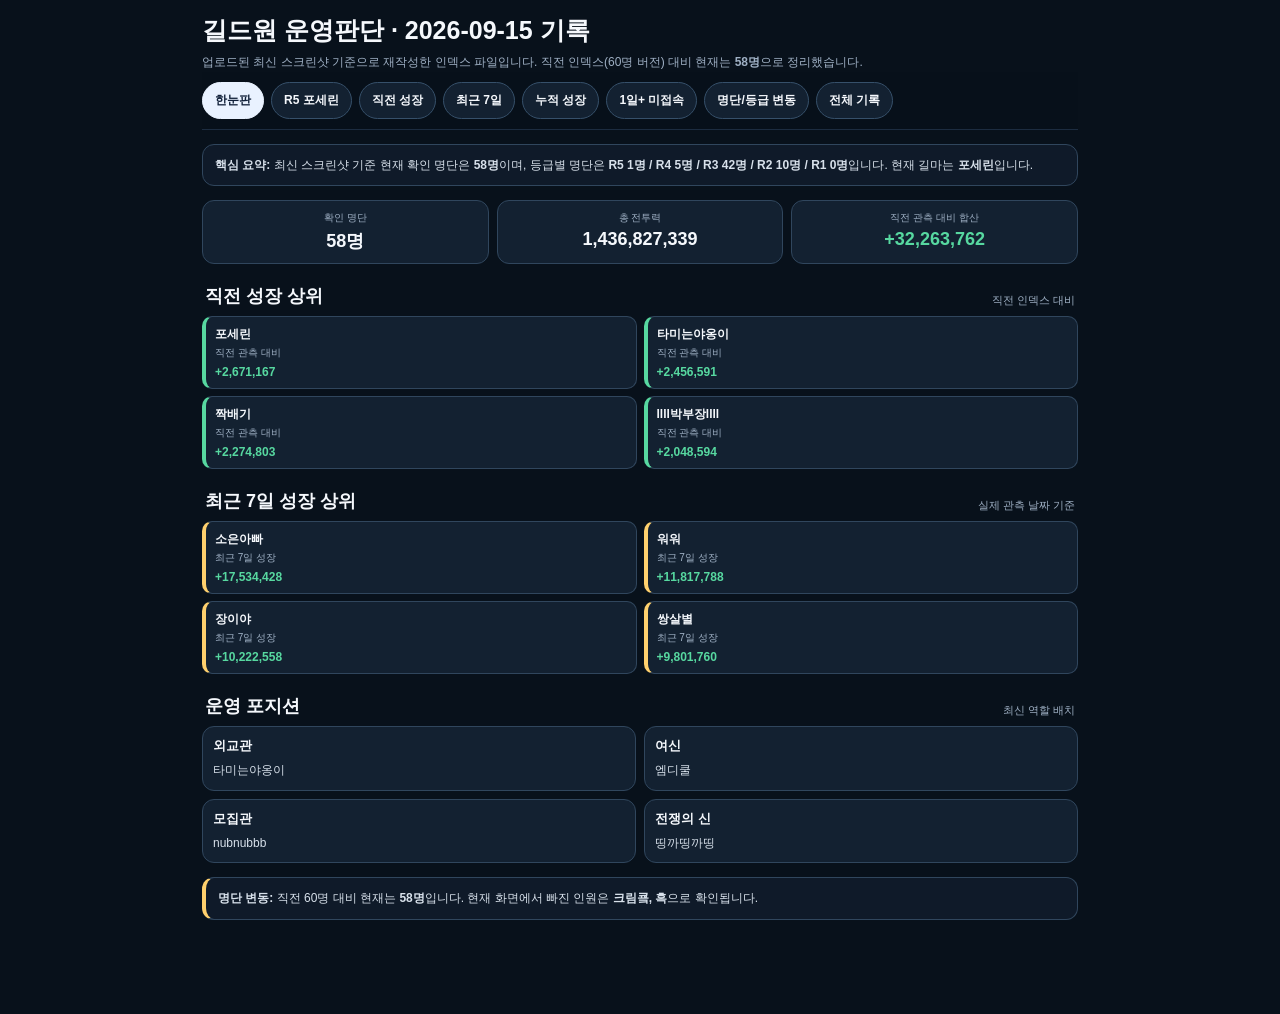
==== commit 6f2545f8: "Add files via upload" ====
--- a/index.html
+++ b/index.html
@@ -1,3090 +1,28 @@
-<!doctype html><html lang="ko"><head><meta charset="utf-8"><meta name="viewport" content="width=device-width,initial-scale=1,viewport-fit=cover"><meta name="theme-color" content="#08111b"><title>길드원 운영판단 · 2026-09-14</title><style>
+<!doctype html><html lang="ko"><head><meta charset="utf-8"><meta name="viewport" content="width=device-width,initial-scale=1,viewport-fit=cover"><meta name="theme-color" content="#08111b"><title>길드원 운영판단 · 2026-09-15 기록</title><style>
 :root{--bg:#08111b;--panel:#132131;--panel2:#1b2c3f;--line:#30465d;--text:#f5f8fc;--muted:#9fb0c4;--green:#57d8a0;--blue:#7cc3ff;--red:#ff8a8a;--yellow:#ffd06d;--purple:#c7b0ff}
 *{box-sizing:border-box}body{margin:0;background:var(--bg);color:var(--text);font-family:-apple-system,BlinkMacSystemFont,"Noto Sans KR","Malgun Gothic",sans-serif}button{font:inherit}main{max-width:900px;margin:auto;padding:14px 12px 80px}h1{margin:0;font-size:25px}.sub{color:var(--muted);font-size:12px;margin-top:6px;line-height:1.55}.kpis{display:grid;grid-template-columns:repeat(3,1fr);gap:8px;margin-top:14px}.kpi{background:var(--panel);border:1px solid var(--line);border-radius:12px;padding:10px;text-align:center}.kpi span{display:block;color:var(--muted);font-size:10px}.kpi b{display:block;font-size:18px;margin-top:4px}.nav{position:sticky;top:0;z-index:20;display:flex;gap:7px;overflow:auto;padding:10px 0;background:rgba(8,17,27,.96);backdrop-filter:blur(8px);border-bottom:1px solid #1c2c40}.nav button{flex:0 0 auto;border:1px solid #36506a;background:var(--panel);color:var(--text);border-radius:999px;padding:9px 12px;font-weight:800;font-size:12px}.nav button.active{background:#e9f2ff;color:#102039;border-color:#e9f2ff}section{display:none}section.active{display:block}.guide,.callout{background:#0f1a29;border:1px solid var(--line);border-radius:12px;padding:11px 12px;font-size:12px;color:#d8e1eb;margin:14px 0;line-height:1.55}.callout{border-left:4px solid var(--blue)}.callout.warn{border-left-color:var(--yellow)}.callout.bad{border-left-color:var(--red)}.gtitle{display:flex;justify-content:space-between;align-items:flex-end;margin:20px 3px 8px}.gtitle h2{margin:0;font-size:18px}.gtitle span{color:var(--muted);font-size:11px}.overview-grid{display:grid;grid-template-columns:repeat(2,1fr);gap:7px}.mini{background:var(--panel);border:1px solid var(--line);border-left:4px solid var(--blue);border-radius:10px;padding:9px}.mini.good{border-left-color:var(--green)}.mini.warn{border-left-color:var(--yellow)}.mini.bad{border-left-color:var(--red)}.mini strong{display:block;font-size:12px;white-space:nowrap;overflow:hidden;text-overflow:ellipsis}.mini span{display:block;color:var(--muted);font-size:10px;margin-top:3px}.mini b{display:block;margin-top:5px;font-size:12px}.member-card{background:var(--panel);border:1px solid var(--line);border-radius:14px;overflow:hidden;margin:9px 0}.leader-card{border-color:#705fc4}.member-card summary{list-style:none;display:flex;justify-content:space-between;align-items:center;gap:8px;padding:12px;cursor:pointer}.member-card summary::-webkit-details-marker{display:none}.left,.right{display:flex;align-items:center;gap:9px;min-width:0}.left{flex:1}.rank{min-width:38px;text-align:center;background:#2d4661;border-radius:999px;padding:5px 7px;font-size:11px;font-weight:900}.ident{min-width:0}.ident strong{display:block;font-size:14px;white-space:nowrap;overflow:hidden;text-overflow:ellipsis}.ident span{display:block;color:var(--muted);font-size:11px;margin-top:2px}.cur{text-align:right;min-width:94px}.cur b{display:block;font-size:13px}.cur span{display:block;color:#dfe6ee;font-size:12px;margin-top:2px}.pill{min-width:74px;text-align:center;border-radius:999px;padding:6px 8px;font-size:10px;font-weight:900;background:#28415b;color:#cde6ff;font-style:normal}.pill.growth{background:#17362a;color:#8ef0c1}.pill.drop{background:#432023;color:#ffaeae}.pill.keep{background:#293848;color:#c6d4e1}.pill.leader{background:#3b2d62;color:#dfd3ff}.body{border-top:1px solid var(--line);background:#0e1725;padding:11px}.tags{display:flex;gap:6px;flex-wrap:wrap}.tag{background:#33305a;color:#e3d7ff;border-radius:999px;padding:4px 8px;font-size:10px;font-weight:900}.metrics{display:grid;grid-template-columns:repeat(2,1fr);gap:7px;margin-top:9px}.metrics div{background:var(--panel2);border-radius:9px;padding:8px}.metrics span{display:block;color:var(--muted);font-size:10px}.metrics b{display:block;font-size:13px;margin-top:3px}.pos{color:var(--green)!important}.neg{color:var(--red)!important}.zero{color:#d7d39e!important}.weekbox{background:var(--panel2);border:1px solid #2a4056;border-radius:11px;padding:8px;margin-top:9px}.weeknav{display:grid;grid-template-columns:88px 1fr 88px;align-items:center;gap:5px}.weeknav button{border:1px solid #3b5874;background:#13273a;color:#dbeaff;border-radius:8px;padding:7px 4px;font-size:10px;font-weight:800}.weeknav button:disabled{opacity:.3}.weektitle{text-align:center;font-size:11px}.weekhelp{font-size:9px;color:var(--muted);text-align:center;margin-top:4px}.chart{display:block;width:100%;height:auto;margin-top:6px}.grid{stroke:#3a5169;stroke-width:1;stroke-dasharray:3 4}.line{stroke:#79c8ff;stroke-width:3;stroke-linecap:round;stroke-linejoin:round}.dot{fill:#95e6ff;stroke:#0b1726;stroke-width:1.2}.val{fill:#f7fbff;font-size:8.2px;font-weight:800}.date{fill:#aebfd0;font-size:8.5px}.axis{fill:#8fa5bc;font-size:8px}.nodata{color:var(--muted);font-size:11px;text-align:center;padding:34px 0}.note{display:grid;grid-template-columns:48px 1fr;gap:7px;background:#132030;border-left:3px solid #4c6d94;border-radius:0 8px 8px 0;padding:8px 9px;margin-top:9px;font-size:11px;line-height:1.45}.roles,.changes{display:grid;grid-template-columns:repeat(2,1fr);gap:8px}.rolebox,.change{background:var(--panel);border:1px solid var(--line);border-radius:12px;padding:10px}.rolebox b,.change b{display:block;font-size:13px;margin-bottom:6px}.rolebox span,.change p{display:block;color:#d8e1eb;font-size:12px;line-height:1.55;margin:0}.danger-note{border-left:4px solid var(--red)}
 @media(max-width:640px){.kpis{grid-template-columns:repeat(2,1fr)}.overview-grid,.roles,.changes{grid-template-columns:1fr}.weeknav{grid-template-columns:75px 1fr 75px}.metrics{grid-template-columns:repeat(2,1fr)}.cur{min-width:82px}.pill{min-width:67px}}
 </style></head><body><main>
-<h1>길드원 운영판단 · 2026-09-14</h1>
-<div class="sub">9월 13일 야간 기록 기준 · 9월 14일 열람용입니다. 최신 전투력·레벨·접속 상태와 기존 관측 이력을 누적했고, 그래프는 실제 관측 날짜 기준으로 주차별 최대 7일을 표시합니다.</div>
-
-<div class="nav"><button class="active" data-tab="overview">한눈판</button><button data-tab="leader">R5 엠디쿨</button><button data-tab="daily">직전 성장</button><button data-tab="week7">최근 7일</button><button data-tab="cumulative">누적 성장</button><button data-tab="inactive">1일+ 미접속</button><button data-tab="changes">명단/등급 변동</button><button data-tab="all">전체 기록</button></div>
+<h1>길드원 운영판단 · 2026-09-15 기록</h1>
+<div class="sub">업로드된 최신 스크린샷 기준으로 재작성한 인덱스 파일입니다. 직전 인덱스(60명 버전) 대비 현재는 <b>58명</b>으로 정리했습니다.</div>
+<div class="nav"><button class="active" data-tab="overview">한눈판</button><button data-tab="leader">R5 포세린</button><button data-tab="daily">직전 성장</button><button data-tab="week7">최근 7일</button><button data-tab="cumulative">누적 성장</button><button data-tab="inactive">1일+ 미접속</button><button data-tab="changes">명단/등급 변동</button><button data-tab="all">전체 기록</button></div>
 
 <section class="active" id="overview">
-<div class="guide"><b>핵심 요약:</b> 9월 13일 기록 기준 현재 확인 명단은 <b>69명</b>이며, 등급별 명단은 <b>R5 1명 / R4 4명 / R3 42명 / R2 11명 / R1 11명</b>입니다. 현재 길마는 <b>엠디쿨</b>입니다.</div>
-<div class="kpis"><div class="kpi"><span>확인 명단</span><b>69명</b></div><div class="kpi"><span>총 전투력</span><b>1,572,352,019</b></div><div class="kpi"><span>직전 관측 대비 합산</span><b class="pos">+71,419,700</b></div></div>
-<div class="gtitle"><h2>직전 성장 상위</h2><span>9/12 → 9/13</span></div><div class="overview-grid"><div class="mini good"><strong>밤꿀</strong><span>직전 관측 대비</span><b class="pos">+8,884,740</b></div><div class="mini good"><strong>킴보님</strong><span>직전 관측 대비</span><b class="pos">+8,422,610</b></div><div class="mini good"><strong>도롱이</strong><span>직전 관측 대비</span><b class="pos">+6,595,998</b></div><div class="mini good"><strong>워워</strong><span>직전 관측 대비</span><b class="pos">+6,347,340</b></div></div>
-<div class="gtitle"><h2>최근 7일 성장 상위</h2><span>실제 관측 날짜 기준</span></div><div class="overview-grid"><div class="mini warn"><strong>소은아빠</strong><span>최근 7일 성장</span><b class="pos">+22,647,197</b></div><div class="mini warn"><strong>타미는야옹이</strong><span>최근 7일 성장</span><b class="pos">+14,463,439</b></div><div class="mini warn"><strong>워워</strong><span>최근 7일 성장</span><b class="pos">+12,914,188</b></div><div class="mini warn"><strong>쌍살별</strong><span>최근 7일 성장</span><b class="pos">+11,388,884</b></div></div>
-<div class="gtitle"><h2>운영 포지션</h2><span>9/13 최신 역할</span></div>
-<div class="roles"><div class="rolebox"><b>외교관</b><span>공석</span></div><div class="rolebox"><b>여신</b><span>공석</span></div><div class="rolebox"><b>모집관</b><span>타미는야옹이</span></div><div class="rolebox"><b>전쟁의 신</b><span>핵불잙</span></div></div>
-<div class="callout warn"><b>명단 변동:</b> 9/12 기록 70명에서 9/13 기록 69명으로 1명 감소했습니다. 외교관·여신 포지션은 현재 공석으로 표시됩니다.</div>
+<div class="guide"><b>핵심 요약:</b> 최신 스크린샷 기준 현재 확인 명단은 <b>58명</b>이며, 등급별 명단은 <b>R5 1명 / R4 5명 / R3 42명 / R2 10명 / R1 0명</b>입니다. 현재 길마는 <b>포세린</b>입니다.</div>
+<div class="kpis"><div class="kpi"><span>확인 명단</span><b>58명</b></div><div class="kpi"><span>총 전투력</span><b>1,436,827,339</b></div><div class="kpi"><span>직전 관측 대비 합산</span><b class="pos">+32,263,762</b></div></div>
+<div class="gtitle"><h2>직전 성장 상위</h2><span>직전 인덱스 대비</span></div><div class="overview-grid"><div class="mini good"><strong>포세린</strong><span>직전 관측 대비</span><b class="pos">+2,671,167</b></div><div class="mini good"><strong>타미는야옹이</strong><span>직전 관측 대비</span><b class="pos">+2,456,591</b></div><div class="mini good"><strong>짝배기</strong><span>직전 관측 대비</span><b class="pos">+2,274,803</b></div><div class="mini good"><strong>llll박부장llll</strong><span>직전 관측 대비</span><b class="pos">+2,048,594</b></div></div>
+<div class="gtitle"><h2>최근 7일 성장 상위</h2><span>실제 관측 날짜 기준</span></div><div class="overview-grid"><div class="mini warn"><strong>소은아빠</strong><span>최근 7일 성장</span><b class="pos">+17,534,428</b></div><div class="mini warn"><strong>워워</strong><span>최근 7일 성장</span><b class="pos">+11,817,788</b></div><div class="mini warn"><strong>장이야</strong><span>최근 7일 성장</span><b class="pos">+10,222,558</b></div><div class="mini warn"><strong>쌍살별</strong><span>최근 7일 성장</span><b class="pos">+9,801,760</b></div></div>
+<div class="gtitle"><h2>운영 포지션</h2><span>최신 역할 배치</span></div><div class="roles"><div class="rolebox"><b>외교관</b><span>타미는야옹이</span></div><div class="rolebox"><b>여신</b><span>엠디쿨</span></div><div class="rolebox"><b>모집관</b><span>nubnubbb</span></div><div class="rolebox"><b>전쟁의 신</b><span>띵까띵까띵</span></div></div>
+<div class="callout warn"><b>명단 변동:</b> 직전 60명 대비 현재는 <b>58명</b>입니다. 현재 화면에서 빠진 인원은 <b>크림쿜, 흑</b>으로 확인됩니다.</div>
 </section>
 
-<section id="leader"><div class="guide">R5 <b>엠디쿨</b>이 현재 길마입니다. 9월 13일 프로필 스크린샷의 전투력과 프로필 지표를 함께 반영했습니다.</div><details class="member-card leader-card" open><summary><div class="left"><span class="rank">R5</span><div class="ident"><strong>엠디쿨</strong><span>20분 전</span></div></div>
-<div class="right"><div class="cur"><b>Lv.27</b><span>28,702,882</span></div><em class="pill leader">R5 길마</em></div></summary>
-<div class="body"><div class="tags"><span class="tag">직전 관측 대비 +769,550</span><span class="tag">좋아요 437</span><span class="tag">전투지표 428,357</span><span class="tag">튤립 76</span></div><div class="metrics">
-<div><span>직전 관측 대비</span><b class="pos">+769,550</b></div>
-<div><span>최근 7일 성장</span><b class="neg">-883,434</b></div>
-<div><span>관측 누적 성장</span><b class="pos">+5,267,854</b></div>
-<div><span>일평균 성장</span><b class="pos">+219,494</b></div>
-<div><span>이전 등급</span><b>R5</b></div>
-<div><span>현재 전투력</span><b>28,702,882</b></div>
-</div>
-<div class="weekbox" data-history="[[&quot;8/18&quot;, 23435028], [&quot;8/19&quot;, 22364482], [&quot;8/20&quot;, 23284787], [&quot;8/22&quot;, 28219324], [&quot;8/23&quot;, 27794275], [&quot;8/24&quot;, 29431746], [&quot;8/25&quot;, 26799776], [&quot;8/26&quot;, 25781740], [&quot;8/27&quot;, 28362490], [&quot;8/29&quot;, 32496532], [&quot;8/30&quot;, 25309613], [&quot;8/31&quot;, 30181545], [&quot;9/1&quot;, 32849910], [&quot;9/2&quot;, 35384471], [&quot;9/3&quot;, 37992696], [&quot;9/4&quot;, 35148093], [&quot;9/5&quot;, 37727441], [&quot;9/6&quot;, 29586316], [&quot;9/7&quot;, 38173125], [&quot;9/8&quot;, 36087368], [&quot;9/9&quot;, 35355435], [&quot;9/10&quot;, 30500339], [&quot;9/11&quot;, 32418453], [&quot;9/12&quot;, 27933332], [&quot;9/13&quot;, 28702882]]" data-week="999"><div class="weeknav"><button class="wkprev" type="button">◀ 이전 주</button><b class="weektitle"></b><button class="wknext" type="button">다음 주 ▶</button></div><div class="chartwrap"></div><div class="weekhelp">그래프는 실제 관측 날짜 기준으로 주차별 최대 7일을 표시합니다.</div></div>
-<div class="note"><b>판정</b><span>직전 관측 대비 전투력이 +769,550 변동했습니다.</span></div></div></details></section>
-
-<section id="daily"><div class="guide">직전 관측(9/12) 대비 9/13 전투력 변화량 기준입니다. 전쟁·전투 영향으로 감소한 경우도 그대로 표시합니다.</div><details class="member-card"><summary><div class="left"><span class="rank">R3</span><div class="ident"><strong>밤꿀</strong><span>38분 전</span></div></div>
-<div class="right"><div class="cur"><b>Lv.22</b><span>22,755,458</span></div><em class="pill growth">성장</em></div></summary>
-<div class="body"><div class="tags"><span class="tag">직전 관측 대비 +8,884,740</span></div><div class="metrics">
-<div><span>직전 관측 대비</span><b class="pos">+8,884,740</b></div>
-<div><span>최근 7일 성장</span><b class="neg">-1,623,661</b></div>
-<div><span>관측 누적 성장</span><b class="pos">+18,942,102</b></div>
-<div><span>일평균 성장</span><b class="pos">+511,949</b></div>
-<div><span>이전 등급</span><b>R3</b></div>
-<div><span>현재 전투력</span><b>22,755,458</b></div>
-</div>
-<div class="weekbox" data-history="[[&quot;8/4&quot;, 3813356], [&quot;8/5&quot;, 4616765], [&quot;8/6&quot;, 4515040], [&quot;8/7&quot;, 6437176], [&quot;8/8&quot;, 6796293], [&quot;8/9&quot;, 6923729], [&quot;8/10&quot;, 7125033], [&quot;8/11&quot;, 7957113], [&quot;8/12&quot;, 8207647], [&quot;8/13&quot;, 9204118], [&quot;8/14&quot;, 10214863], [&quot;8/15&quot;, 9956366], [&quot;8/16&quot;, 10622045], [&quot;8/18&quot;, 11585337], [&quot;8/19&quot;, 11764540], [&quot;8/20&quot;, 12710785], [&quot;8/22&quot;, 16547095], [&quot;8/23&quot;, 17333025], [&quot;8/24&quot;, 17948892], [&quot;8/25&quot;, 18549507], [&quot;8/26&quot;, 19494108], [&quot;8/27&quot;, 19684920], [&quot;8/29&quot;, 19003932], [&quot;8/30&quot;, 20952207], [&quot;8/31&quot;, 21703955], [&quot;9/1&quot;, 22920696], [&quot;9/2&quot;, 23476308], [&quot;9/3&quot;, 24656363], [&quot;9/4&quot;, 24939241], [&quot;9/5&quot;, 24989861], [&quot;9/6&quot;, 24379119], [&quot;9/7&quot;, 25416076], [&quot;9/8&quot;, 24852849], [&quot;9/9&quot;, 24708468], [&quot;9/10&quot;, 23156290], [&quot;9/11&quot;, 23156290], [&quot;9/12&quot;, 13870718], [&quot;9/13&quot;, 22755458]]" data-week="999"><div class="weeknav"><button class="wkprev" type="button">◀ 이전 주</button><b class="weektitle"></b><button class="wknext" type="button">다음 주 ▶</button></div><div class="chartwrap"></div><div class="weekhelp">그래프는 실제 관측 날짜 기준으로 주차별 최대 7일을 표시합니다.</div></div>
-<div class="note"><b>판정</b><span>직전 관측 대비 전투력이 +8,884,740 변동했습니다.</span></div></div></details><details class="member-card"><summary><div class="left"><span class="rank">R3</span><div class="ident"><strong>킴보님</strong><span>3시간 전</span></div></div>
-<div class="right"><div class="cur"><b>Lv.21</b><span>21,229,339</span></div><em class="pill growth">성장</em></div></summary>
-<div class="body"><div class="tags"><span class="tag">직전 관측 대비 +8,422,610</span></div><div class="metrics">
-<div><span>직전 관측 대비</span><b class="pos">+8,422,610</b></div>
-<div><span>최근 7일 성장</span><b class="pos">+223,371</b></div>
-<div><span>관측 누적 성장</span><b class="pos">+7,008,719</b></div>
-<div><span>일평균 성장</span><b class="pos">+292,030</b></div>
-<div><span>이전 등급</span><b>R3</b></div>
-<div><span>현재 전투력</span><b>21,229,339</b></div>
-</div>
-<div class="weekbox" data-history="[[&quot;8/18&quot;, 14220620], [&quot;8/19&quot;, 14300495], [&quot;8/20&quot;, 14059045], [&quot;8/22&quot;, 15127230], [&quot;8/23&quot;, 15219349], [&quot;8/24&quot;, 15472453], [&quot;8/25&quot;, 15643260], [&quot;8/26&quot;, 15702064], [&quot;8/27&quot;, 15932240], [&quot;8/29&quot;, 15946971], [&quot;8/30&quot;, 14284335], [&quot;8/31&quot;, 18952981], [&quot;9/1&quot;, 19833364], [&quot;9/2&quot;, 20704852], [&quot;9/3&quot;, 20737142], [&quot;9/4&quot;, 22642610], [&quot;9/5&quot;, 14355493], [&quot;9/6&quot;, 21005968], [&quot;9/7&quot;, 22811188], [&quot;9/8&quot;, 23867648], [&quot;9/9&quot;, 25832073], [&quot;9/10&quot;, 26474990], [&quot;9/11&quot;, 26474990], [&quot;9/12&quot;, 12806729], [&quot;9/13&quot;, 21229339]]" data-week="999"><div class="weeknav"><button class="wkprev" type="button">◀ 이전 주</button><b class="weektitle"></b><button class="wknext" type="button">다음 주 ▶</button></div><div class="chartwrap"></div><div class="weekhelp">그래프는 실제 관측 날짜 기준으로 주차별 최대 7일을 표시합니다.</div></div>
-<div class="note"><b>판정</b><span>직전 관측 대비 전투력이 +8,422,610 변동했습니다.</span></div></div></details><details class="member-card"><summary><div class="left"><span class="rank">R3</span><div class="ident"><strong>도롱이</strong><span>3시간 전</span></div></div>
-<div class="right"><div class="cur"><b>Lv.23</b><span>24,067,589</span></div><em class="pill growth">성장</em></div></summary>
-<div class="body"><div class="tags"><span class="tag">직전 관측 대비 +6,595,998</span></div><div class="metrics">
-<div><span>직전 관측 대비</span><b class="pos">+6,595,998</b></div>
-<div><span>최근 7일 성장</span><b class="pos">+2,883,353</b></div>
-<div><span>관측 누적 성장</span><b class="pos">+9,591,318</b></div>
-<div><span>일평균 성장</span><b class="pos">+417,014</b></div>
-<div><span>이전 등급</span><b>R3</b></div>
-<div><span>현재 전투력</span><b>24,067,589</b></div>
-</div>
-<div class="weekbox" data-history="[[&quot;8/19&quot;, 14476271], [&quot;8/20&quot;, 14986769], [&quot;8/22&quot;, 15852058], [&quot;8/23&quot;, 16029172], [&quot;8/24&quot;, 16613742], [&quot;8/25&quot;, 13370763], [&quot;8/26&quot;, 16582092], [&quot;8/27&quot;, 17299124], [&quot;8/29&quot;, 17520293], [&quot;8/30&quot;, 18627569], [&quot;8/31&quot;, 18830544], [&quot;9/1&quot;, 19731413], [&quot;9/2&quot;, 22860546], [&quot;9/3&quot;, 24105107], [&quot;9/4&quot;, 24949422], [&quot;9/5&quot;, 22809094], [&quot;9/6&quot;, 21184236], [&quot;9/7&quot;, 21063772], [&quot;9/8&quot;, 21859184], [&quot;9/9&quot;, 23836507], [&quot;9/10&quot;, 27128190], [&quot;9/11&quot;, 27128190], [&quot;9/12&quot;, 17471591], [&quot;9/13&quot;, 24067589]]" data-week="999"><div class="weeknav"><button class="wkprev" type="button">◀ 이전 주</button><b class="weektitle"></b><button class="wknext" type="button">다음 주 ▶</button></div><div class="chartwrap"></div><div class="weekhelp">그래프는 실제 관측 날짜 기준으로 주차별 최대 7일을 표시합니다.</div></div>
-<div class="note"><b>판정</b><span>직전 관측 대비 전투력이 +6,595,998 변동했습니다.</span></div></div></details><details class="member-card"><summary><div class="left"><span class="rank">R3</span><div class="ident"><strong>워워</strong><span>2시간 전</span></div></div>
-<div class="right"><div class="cur"><b>Lv.24</b><span>35,512,590</span></div><em class="pill growth">성장</em></div></summary>
-<div class="body"><div class="tags"><span class="tag">직전 관측 대비 +6,347,340</span></div><div class="metrics">
-<div><span>직전 관측 대비</span><b class="pos">+6,347,340</b></div>
-<div><span>최근 7일 성장</span><b class="pos">+12,914,188</b></div>
-<div><span>관측 누적 성장</span><b class="pos">+14,252,923</b></div>
-<div><span>일평균 성장</span><b class="pos">+1,096,379</b></div>
-<div><span>이전 등급</span><b>R3</b></div>
-<div><span>현재 전투력</span><b>35,512,590</b></div>
-</div>
-<div class="weekbox" data-history="[[&quot;8/31&quot;, 21259667], [&quot;9/1&quot;, 23103094], [&quot;9/2&quot;, 23630576], [&quot;9/3&quot;, 25778168], [&quot;9/4&quot;, 28712524], [&quot;9/5&quot;, 23189381], [&quot;9/6&quot;, 22598402], [&quot;9/7&quot;, 20986533], [&quot;9/8&quot;, 26418454], [&quot;9/9&quot;, 28836088], [&quot;9/10&quot;, 31991140], [&quot;9/11&quot;, 31991140], [&quot;9/12&quot;, 29165250], [&quot;9/13&quot;, 35512590]]" data-week="999"><div class="weeknav"><button class="wkprev" type="button">◀ 이전 주</button><b class="weektitle"></b><button class="wknext" type="button">다음 주 ▶</button></div><div class="chartwrap"></div><div class="weekhelp">그래프는 실제 관측 날짜 기준으로 주차별 최대 7일을 표시합니다.</div></div>
-<div class="note"><b>판정</b><span>직전 관측 대비 전투력이 +6,347,340 변동했습니다.</span></div></div></details><details class="member-card"><summary><div class="left"><span class="rank">R2</span><div class="ident"><strong>까마귀날자빼떨어질까</strong><span>3시간 전</span></div></div>
-<div class="right"><div class="cur"><b>Lv.21</b><span>17,372,862</span></div><em class="pill growth">성장</em></div></summary>
-<div class="body"><div class="tags"><span class="tag">직전 관측 대비 +6,307,400</span></div><div class="metrics">
-<div><span>직전 관측 대비</span><b class="pos">+6,307,400</b></div>
-<div><span>최근 7일 성장</span><b class="pos">+3,669,897</b></div>
-<div><span>관측 누적 성장</span><b class="pos">+11,248,624</b></div>
-<div><span>일평균 성장</span><b class="pos">+387,884</b></div>
-<div><span>이전 등급</span><b>R2</b></div>
-<div><span>현재 전투력</span><b>17,372,862</b></div>
-</div>
-<div class="weekbox" data-history="[[&quot;8/12&quot;, 6124238], [&quot;8/13&quot;, 6174064], [&quot;8/14&quot;, 6758674], [&quot;8/15&quot;, 7182897], [&quot;8/16&quot;, 7740721], [&quot;8/18&quot;, 8937223], [&quot;8/19&quot;, 9601176], [&quot;8/20&quot;, 9239564], [&quot;8/22&quot;, 10855163], [&quot;8/23&quot;, 12667529], [&quot;8/24&quot;, 12384775], [&quot;8/25&quot;, 12384775], [&quot;8/26&quot;, 12790032], [&quot;8/27&quot;, 12581009], [&quot;8/29&quot;, 13348700], [&quot;8/30&quot;, 14149824], [&quot;8/31&quot;, 13234545], [&quot;9/1&quot;, 13630317], [&quot;9/2&quot;, 14128748], [&quot;9/3&quot;, 14608919], [&quot;9/4&quot;, 15395278], [&quot;9/5&quot;, 9075262], [&quot;9/6&quot;, 13702965], [&quot;9/7&quot;, 13707086], [&quot;9/8&quot;, 14479264], [&quot;9/9&quot;, 16488284], [&quot;9/10&quot;, 16597517], [&quot;9/11&quot;, 16597517], [&quot;9/12&quot;, 11065462], [&quot;9/13&quot;, 17372862]]" data-week="999"><div class="weeknav"><button class="wkprev" type="button">◀ 이전 주</button><b class="weektitle"></b><button class="wknext" type="button">다음 주 ▶</button></div><div class="chartwrap"></div><div class="weekhelp">그래프는 실제 관측 날짜 기준으로 주차별 최대 7일을 표시합니다.</div></div>
-<div class="note"><b>판정</b><span>직전 관측 대비 전투력이 +6,307,400 변동했습니다.</span></div></div></details><details class="member-card"><summary><div class="left"><span class="rank">R3</span><div class="ident"><strong>루나엔지니어</strong><span>23분 전</span></div></div>
-<div class="right"><div class="cur"><b>Lv.23</b><span>20,103,031</span></div><em class="pill growth">성장</em></div></summary>
-<div class="body"><div class="tags"><span class="tag">직전 관측 대비 +4,718,602</span></div><div class="metrics">
-<div><span>직전 관측 대비</span><b class="pos">+4,718,602</b></div>
-<div><span>최근 7일 성장</span><b class="neg">-1,981,128</b></div>
-<div><span>관측 누적 성장</span><b class="pos">+9,478,162</b></div>
-<div><span>일평균 성장</span><b class="pos">+412,094</b></div>
-<div><span>이전 등급</span><b>R3</b></div>
-<div><span>현재 전투력</span><b>20,103,031</b></div>
-</div>
-<div class="weekbox" data-history="[[&quot;8/19&quot;, 10624869], [&quot;8/20&quot;, 9034371], [&quot;8/22&quot;, 11749199], [&quot;8/23&quot;, 11366598], [&quot;8/24&quot;, 12233904], [&quot;8/25&quot;, 12436302], [&quot;8/26&quot;, 12519630], [&quot;8/27&quot;, 14878429], [&quot;8/29&quot;, 14373194], [&quot;8/30&quot;, 16304030], [&quot;8/31&quot;, 14054082], [&quot;9/1&quot;, 15058971], [&quot;9/2&quot;, 14242602], [&quot;9/3&quot;, 14344012], [&quot;9/4&quot;, 15592642], [&quot;9/5&quot;, 22382501], [&quot;9/6&quot;, 22084159], [&quot;9/7&quot;, 22060729], [&quot;9/8&quot;, 21959980], [&quot;9/9&quot;, 21852838], [&quot;9/10&quot;, 23302415], [&quot;9/11&quot;, 23302415], [&quot;9/12&quot;, 15384429], [&quot;9/13&quot;, 20103031]]" data-week="999"><div class="weeknav"><button class="wkprev" type="button">◀ 이전 주</button><b class="weektitle"></b><button class="wknext" type="button">다음 주 ▶</button></div><div class="chartwrap"></div><div class="weekhelp">그래프는 실제 관측 날짜 기준으로 주차별 최대 7일을 표시합니다.</div></div>
-<div class="note"><b>판정</b><span>직전 관측 대비 전투력이 +4,718,602 변동했습니다.</span></div></div></details><details class="member-card"><summary><div class="left"><span class="rank">R3</span><div class="ident"><strong>bluedw</strong><span>3시간 전</span></div></div>
-<div class="right"><div class="cur"><b>Lv.20</b><span>14,220,520</span></div><em class="pill growth">성장</em></div></summary>
-<div class="body"><div class="tags"><span class="tag">직전 관측 대비 +4,368,692</span></div><div class="metrics">
-<div><span>직전 관측 대비</span><b class="pos">+4,368,692</b></div>
-<div><span>최근 7일 성장</span><b class="pos">+751,837</b></div>
-<div><span>관측 누적 성장</span><b class="pos">+11,552,200</b></div>
-<div><span>일평균 성장</span><b class="pos">+312,222</b></div>
-<div><span>이전 등급</span><b>R3</b></div>
-<div><span>현재 전투력</span><b>14,220,520</b></div>
-</div>
-<div class="weekbox" data-history="[[&quot;8/4&quot;, 2668320], [&quot;8/5&quot;, 2821122], [&quot;8/6&quot;, 2913362], [&quot;8/7&quot;, 3417690], [&quot;8/8&quot;, 3696490], [&quot;8/9&quot;, 4045262], [&quot;8/10&quot;, 4303962], [&quot;8/11&quot;, 4337585], [&quot;8/12&quot;, 4548991], [&quot;8/13&quot;, 4796484], [&quot;8/14&quot;, 4950591], [&quot;8/15&quot;, 5971143], [&quot;8/16&quot;, 6715360], [&quot;8/18&quot;, 8298736], [&quot;8/19&quot;, 9030498], [&quot;8/20&quot;, 9662608], [&quot;8/22&quot;, 9704736], [&quot;8/23&quot;, 10076151], [&quot;8/24&quot;, 10178509], [&quot;8/25&quot;, 8222595], [&quot;8/26&quot;, 9907759], [&quot;8/27&quot;, 10276761], [&quot;8/29&quot;, 10064448], [&quot;8/30&quot;, 10688337], [&quot;8/31&quot;, 10055017], [&quot;9/1&quot;, 11286203], [&quot;9/2&quot;, 12192415], [&quot;9/3&quot;, 13075081], [&quot;9/4&quot;, 13835915], [&quot;9/5&quot;, 13820072], [&quot;9/6&quot;, 13468683], [&quot;9/7&quot;, 13719734], [&quot;9/8&quot;, 13908818], [&quot;9/9&quot;, 14093083], [&quot;9/10&quot;, 16183320], [&quot;9/11&quot;, 16183320], [&quot;9/12&quot;, 9851828], [&quot;9/13&quot;, 14220520]]" data-week="999"><div class="weeknav"><button class="wkprev" type="button">◀ 이전 주</button><b class="weektitle"></b><button class="wknext" type="button">다음 주 ▶</button></div><div class="chartwrap"></div><div class="weekhelp">그래프는 실제 관측 날짜 기준으로 주차별 최대 7일을 표시합니다.</div></div>
-<div class="note"><b>판정</b><span>직전 관측 대비 전투력이 +4,368,692 변동했습니다.</span></div></div></details><details class="member-card"><summary><div class="left"><span class="rank">R3</span><div class="ident"><strong>로즈메일</strong><span>3시간 전</span></div></div>
-<div class="right"><div class="cur"><b>Lv.23</b><span>29,048,361</span></div><em class="pill growth">성장</em></div></summary>
-<div class="body"><div class="tags"><span class="tag">직전 관측 대비 +3,856,796</span></div><div class="metrics">
-<div><span>직전 관측 대비</span><b class="pos">+3,856,796</b></div>
-<div><span>최근 7일 성장</span><b class="pos">+3,907,365</b></div>
-<div><span>관측 누적 성장</span><b class="pos">+13,403,155</b></div>
-<div><span>일평균 성장</span><b class="pos">+788,421</b></div>
-<div><span>이전 등급</span><b>R3</b></div>
-<div><span>현재 전투력</span><b>29,048,361</b></div>
-</div>
-<div class="weekbox" data-history="[[&quot;8/26&quot;, 15645206], [&quot;8/27&quot;, 16183889], [&quot;8/29&quot;, 16203465], [&quot;8/30&quot;, 12027906], [&quot;8/31&quot;, 15854066], [&quot;9/1&quot;, 20984844], [&quot;9/2&quot;, 21089331], [&quot;9/3&quot;, 21245658], [&quot;9/4&quot;, 21443337], [&quot;9/5&quot;, 24831330], [&quot;9/6&quot;, 25140996], [&quot;9/7&quot;, 28074422], [&quot;9/8&quot;, 29177411], [&quot;9/9&quot;, 29175248], [&quot;9/10&quot;, 29485651], [&quot;9/11&quot;, 29485651], [&quot;9/12&quot;, 25191565], [&quot;9/13&quot;, 29048361]]" data-week="999"><div class="weeknav"><button class="wkprev" type="button">◀ 이전 주</button><b class="weektitle"></b><button class="wknext" type="button">다음 주 ▶</button></div><div class="chartwrap"></div><div class="weekhelp">그래프는 실제 관측 날짜 기준으로 주차별 최대 7일을 표시합니다.</div></div>
-<div class="note"><b>판정</b><span>직전 관측 대비 전투력이 +3,856,796 변동했습니다.</span></div></div></details><details class="member-card"><summary><div class="left"><span class="rank">R2</span><div class="ident"><strong>50대아저씨</strong><span>3시간 전</span></div></div>
-<div class="right"><div class="cur"><b>Lv.21</b><span>16,636,905</span></div><em class="pill growth">성장</em></div></summary>
-<div class="body"><div class="tags"><span class="tag">직전 관측 대비 +3,780,009</span></div><div class="metrics">
-<div><span>직전 관측 대비</span><b class="pos">+3,780,009</b></div>
-<div><span>최근 7일 성장</span><b class="pos">+4,771,653</b></div>
-<div><span>관측 누적 성장</span><b class="pos">+7,437,649</b></div>
-<div><span>일평균 성장</span><b class="pos">+464,853</b></div>
-<div><span>이전 등급</span><b>R2</b></div>
-<div><span>현재 전투력</span><b>16,636,905</b></div>
-</div>
-<div class="weekbox" data-history="[[&quot;8/27&quot;, 9199256], [&quot;8/29&quot;, 9371059], [&quot;8/30&quot;, 8486833], [&quot;8/31&quot;, 9282147], [&quot;9/1&quot;, 10670171], [&quot;9/2&quot;, 11512773], [&quot;9/3&quot;, 11577697], [&quot;9/4&quot;, 12426739], [&quot;9/5&quot;, 8891051], [&quot;9/6&quot;, 11865252], [&quot;9/7&quot;, 12624571], [&quot;9/8&quot;, 13802958], [&quot;9/9&quot;, 14755288], [&quot;9/10&quot;, 15961608], [&quot;9/11&quot;, 15961608], [&quot;9/12&quot;, 12856896], [&quot;9/13&quot;, 16636905]]" data-week="999"><div class="weeknav"><button class="wkprev" type="button">◀ 이전 주</button><b class="weektitle"></b><button class="wknext" type="button">다음 주 ▶</button></div><div class="chartwrap"></div><div class="weekhelp">그래프는 실제 관측 날짜 기준으로 주차별 최대 7일을 표시합니다.</div></div>
-<div class="note"><b>판정</b><span>직전 관측 대비 전투력이 +3,780,009 변동했습니다.</span></div></div></details><details class="member-card"><summary><div class="left"><span class="rank">R3</span><div class="ident"><strong>아름다운항해</strong><span>2시간 전</span></div></div>
-<div class="right"><div class="cur"><b>Lv.24</b><span>29,712,962</span></div><em class="pill growth">성장</em></div></summary>
-<div class="body"><div class="tags"><span class="tag">직전 관측 대비 +3,396,642</span></div><div class="metrics">
-<div><span>직전 관측 대비</span><b class="pos">+3,396,642</b></div>
-<div><span>최근 7일 성장</span><b class="pos">+340,067</b></div>
-<div><span>관측 누적 성장</span><b class="pos">+12,901,632</b></div>
-<div><span>일평균 성장</span><b class="pos">+444,884</b></div>
-<div><span>이전 등급</span><b>R3</b></div>
-<div><span>현재 전투력</span><b>29,712,962</b></div>
-</div>
-<div class="weekbox" data-history="[[&quot;8/12&quot;, 16811330], [&quot;8/13&quot;, 17280152], [&quot;8/14&quot;, 18151285], [&quot;8/15&quot;, 19692573], [&quot;8/16&quot;, 19140858], [&quot;8/18&quot;, 22678327], [&quot;8/19&quot;, 23540806], [&quot;8/20&quot;, 24619167], [&quot;8/22&quot;, 29551952], [&quot;8/23&quot;, 31298789], [&quot;8/24&quot;, 31957427], [&quot;8/25&quot;, 28178159], [&quot;8/26&quot;, 29825610], [&quot;8/27&quot;, 29966639], [&quot;8/29&quot;, 30841277], [&quot;8/30&quot;, 29824267], [&quot;8/31&quot;, 30204100], [&quot;9/1&quot;, 31419864], [&quot;9/2&quot;, 31242505], [&quot;9/3&quot;, 30460731], [&quot;9/4&quot;, 32041451], [&quot;9/5&quot;, 32830191], [&quot;9/6&quot;, 29372895], [&quot;9/7&quot;, 31120387], [&quot;9/8&quot;, 32014181], [&quot;9/9&quot;, 33391307], [&quot;9/10&quot;, 33128168], [&quot;9/11&quot;, 33128168], [&quot;9/12&quot;, 26316320], [&quot;9/13&quot;, 29712962]]" data-week="999"><div class="weeknav"><button class="wkprev" type="button">◀ 이전 주</button><b class="weektitle"></b><button class="wknext" type="button">다음 주 ▶</button></div><div class="chartwrap"></div><div class="weekhelp">그래프는 실제 관측 날짜 기준으로 주차별 최대 7일을 표시합니다.</div></div>
-<div class="note"><b>판정</b><span>직전 관측 대비 전투력이 +3,396,642 변동했습니다.</span></div></div></details><details class="member-card"><summary><div class="left"><span class="rank">R3</span><div class="ident"><strong>또로또</strong><span>방금</span></div></div>
-<div class="right"><div class="cur"><b>Lv.23</b><span>22,132,510</span></div><em class="pill growth">성장</em></div></summary>
-<div class="body"><div class="tags"><span class="tag">직전 관측 대비 +3,179,632</span></div><div class="metrics">
-<div><span>직전 관측 대비</span><b class="pos">+3,179,632</b></div>
-<div><span>최근 7일 성장</span><b class="pos">+2,213,212</b></div>
-<div><span>관측 누적 성장</span><b class="pos">+16,595,061</b></div>
-<div><span>일평균 성장</span><b class="pos">+448,515</b></div>
-<div><span>이전 등급</span><b>R3</b></div>
-<div><span>현재 전투력</span><b>22,132,510</b></div>
-</div>
-<div class="weekbox" data-history="[[&quot;8/4&quot;, 5537449], [&quot;8/5&quot;, 6232991], [&quot;8/6&quot;, 6879719], [&quot;8/7&quot;, 7224717], [&quot;8/8&quot;, 7984118], [&quot;8/9&quot;, 8403322], [&quot;8/10&quot;, 8801201], [&quot;8/11&quot;, 8523941], [&quot;8/12&quot;, 9086666], [&quot;8/13&quot;, 9764543], [&quot;8/14&quot;, 9218735], [&quot;8/15&quot;, 9630038], [&quot;8/16&quot;, 9631183], [&quot;8/18&quot;, 10288857], [&quot;8/19&quot;, 10745556], [&quot;8/20&quot;, 11408953], [&quot;8/22&quot;, 15294472], [&quot;8/23&quot;, 16051613], [&quot;8/24&quot;, 17800346], [&quot;8/25&quot;, 17427047], [&quot;8/26&quot;, 18051073], [&quot;8/27&quot;, 19268969], [&quot;8/29&quot;, 18737398], [&quot;8/30&quot;, 17767263], [&quot;8/31&quot;, 18395409], [&quot;9/1&quot;, 20000911], [&quot;9/2&quot;, 19392692], [&quot;9/3&quot;, 20299306], [&quot;9/4&quot;, 21090031], [&quot;9/5&quot;, 22101370], [&quot;9/6&quot;, 19919298], [&quot;9/7&quot;, 20713002], [&quot;9/8&quot;, 21531902], [&quot;9/9&quot;, 21554366], [&quot;9/10&quot;, 23322045], [&quot;9/11&quot;, 23322045], [&quot;9/12&quot;, 18952878], [&quot;9/13&quot;, 22132510]]" data-week="999"><div class="weeknav"><button class="wkprev" type="button">◀ 이전 주</button><b class="weektitle"></b><button class="wknext" type="button">다음 주 ▶</button></div><div class="chartwrap"></div><div class="weekhelp">그래프는 실제 관측 날짜 기준으로 주차별 최대 7일을 표시합니다.</div></div>
-<div class="note"><b>판정</b><span>직전 관측 대비 전투력이 +3,179,632 변동했습니다.</span></div></div></details><details class="member-card"><summary><div class="left"><span class="rank">R1</span><div class="ident"><strong>크림쿜</strong><span>20분 전</span></div></div>
-<div class="right"><div class="cur"><b>Lv.25</b><span>30,608,244</span></div><em class="pill growth">성장</em></div></summary>
-<div class="body"><div class="tags"><span class="tag">직전 관측 대비 +2,679,949</span></div><div class="metrics">
-<div><span>직전 관측 대비</span><b class="pos">+2,679,949</b></div>
-<div><span>최근 7일 성장</span><b class="pos">+10,086,477</b></div>
-<div><span>관측 누적 성장</span><b class="pos">+23,727,248</b></div>
-<div><span>일평균 성장</span><b class="pos">+641,277</b></div>
-<div><span>이전 등급</span><b>R4</b></div>
-<div><span>현재 전투력</span><b>30,608,244</b></div>
-</div>
-<div class="weekbox" data-history="[[&quot;8/4&quot;, 6880996], [&quot;8/5&quot;, 7378487], [&quot;8/6&quot;, 8037994], [&quot;8/7&quot;, 8760684], [&quot;8/8&quot;, 9119967], [&quot;8/9&quot;, 9693738], [&quot;8/10&quot;, 10175824], [&quot;8/11&quot;, 10573603], [&quot;8/12&quot;, 12514886], [&quot;8/13&quot;, 14146535], [&quot;8/14&quot;, 19024178], [&quot;8/15&quot;, 20183101], [&quot;8/16&quot;, 21635547], [&quot;8/18&quot;, 22300348], [&quot;8/19&quot;, 22633669], [&quot;8/20&quot;, 23016602], [&quot;8/22&quot;, 26653387], [&quot;8/23&quot;, 28038196], [&quot;8/24&quot;, 28382620], [&quot;8/25&quot;, 15659901], [&quot;8/26&quot;, 25732801], [&quot;8/27&quot;, 26762939], [&quot;8/29&quot;, 29862659], [&quot;8/30&quot;, 25440619], [&quot;8/31&quot;, 26855986], [&quot;9/1&quot;, 29561791], [&quot;9/2&quot;, 30909569], [&quot;9/3&quot;, 31259042], [&quot;9/4&quot;, 30932187], [&quot;9/5&quot;, 32496047], [&quot;9/6&quot;, 20521767], [&quot;9/7&quot;, 21976868], [&quot;9/8&quot;, 22350955], [&quot;9/9&quot;, 24202576], [&quot;9/10&quot;, 27152086], [&quot;9/11&quot;, 31173055], [&quot;9/12&quot;, 27928295], [&quot;9/13&quot;, 30608244]]" data-week="999"><div class="weeknav"><button class="wkprev" type="button">◀ 이전 주</button><b class="weektitle"></b><button class="wknext" type="button">다음 주 ▶</button></div><div class="chartwrap"></div><div class="weekhelp">그래프는 실제 관측 날짜 기준으로 주차별 최대 7일을 표시합니다.</div></div>
-<div class="note"><b>판정</b><span>직전 관측 대비 전투력이 +2,679,949 변동했습니다.</span></div></div></details><details class="member-card"><summary><div class="left"><span class="rank">R4</span><div class="ident"><strong>띵까띵까띵</strong><span>방금</span></div></div>
-<div class="right"><div class="cur"><b>Lv.23</b><span>26,859,558</span></div><em class="pill growth">성장</em></div></summary>
-<div class="body"><div class="tags"><span class="tag">직전 관측 대비 +2,626,975</span></div><div class="metrics">
-<div><span>직전 관측 대비</span><b class="pos">+2,626,975</b></div>
-<div><span>최근 7일 성장</span><b class="pos">+5,904,158</b></div>
-<div><span>관측 누적 성장</span><b class="pos">+17,965,625</b></div>
-<div><span>일평균 성장</span><b class="pos">+544,413</b></div>
-<div><span>이전 등급</span><b>R4</b></div>
-<div><span>현재 전투력</span><b>26,859,558</b></div>
-</div>
-<div class="weekbox" data-history="[[&quot;8/8&quot;, 8893933], [&quot;8/9&quot;, 9409792], [&quot;8/10&quot;, 9738608], [&quot;8/11&quot;, 9776273], [&quot;8/12&quot;, 10409285], [&quot;8/13&quot;, 10767673], [&quot;8/14&quot;, 11982246], [&quot;8/15&quot;, 11252295], [&quot;8/16&quot;, 11020206], [&quot;8/18&quot;, 13627925], [&quot;8/19&quot;, 13865788], [&quot;8/20&quot;, 14524894], [&quot;8/22&quot;, 15399425], [&quot;8/23&quot;, 16233306], [&quot;8/24&quot;, 16545159], [&quot;8/25&quot;, 14766501], [&quot;8/26&quot;, 16200414], [&quot;8/27&quot;, 18768383], [&quot;8/29&quot;, 24365692], [&quot;8/30&quot;, 22312429], [&quot;8/31&quot;, 23883856], [&quot;9/1&quot;, 26176583], [&quot;9/2&quot;, 27377986], [&quot;9/3&quot;, 28885298], [&quot;9/4&quot;, 31825563], [&quot;9/5&quot;, 30207355], [&quot;9/6&quot;, 20955400], [&quot;9/7&quot;, 26256678], [&quot;9/8&quot;, 28474238], [&quot;9/9&quot;, 30066941], [&quot;9/10&quot;, 33325783], [&quot;9/11&quot;, 37193125], [&quot;9/12&quot;, 24232583], [&quot;9/13&quot;, 26859558]]" data-week="999"><div class="weeknav"><button class="wkprev" type="button">◀ 이전 주</button><b class="weektitle"></b><button class="wknext" type="button">다음 주 ▶</button></div><div class="chartwrap"></div><div class="weekhelp">그래프는 실제 관측 날짜 기준으로 주차별 최대 7일을 표시합니다.</div></div>
-<div class="note"><b>판정</b><span>직전 관측 대비 전투력이 +2,626,975 변동했습니다.</span></div></div></details><details class="member-card"><summary><div class="left"><span class="rank">R2</span><div class="ident"><strong>모러러</strong><span>7시간 전</span></div></div>
-<div class="right"><div class="cur"><b>Lv.22</b><span>21,857,598</span></div><em class="pill growth">성장</em></div></summary>
-<div class="body"><div class="tags"><span class="tag">직전 관측 대비 +2,564,478</span></div><div class="metrics">
-<div><span>직전 관측 대비</span><b class="pos">+2,564,478</b></div>
-<div><span>최근 7일 성장</span><b class="pos">+6,163,616</b></div>
-<div><span>관측 누적 성장</span><b class="pos">+17,154,550</b></div>
-<div><span>일평균 성장</span><b class="pos">+463,636</b></div>
-<div><span>이전 등급</span><b>R2</b></div>
-<div><span>현재 전투력</span><b>21,857,598</b></div>
-</div>
-<div class="weekbox" data-history="[[&quot;8/4&quot;, 4703048], [&quot;8/5&quot;, 5494068], [&quot;8/6&quot;, 5331610], [&quot;8/7&quot;, 6112346], [&quot;8/8&quot;, 6362346], [&quot;8/9&quot;, 7654370], [&quot;8/10&quot;, 8799702], [&quot;8/11&quot;, 10408576], [&quot;8/12&quot;, 11168123], [&quot;8/13&quot;, 11887809], [&quot;8/14&quot;, 12224077], [&quot;8/15&quot;, 12679014], [&quot;8/16&quot;, 12525115], [&quot;8/18&quot;, 13559773], [&quot;8/19&quot;, 14224297], [&quot;8/20&quot;, 14762801], [&quot;8/22&quot;, 16199603], [&quot;8/23&quot;, 17337777], [&quot;8/24&quot;, 17692366], [&quot;8/25&quot;, 17688461], [&quot;8/26&quot;, 19364823], [&quot;8/27&quot;, 19651003], [&quot;8/29&quot;, 20115287], [&quot;8/30&quot;, 20441053], [&quot;8/31&quot;, 14881840], [&quot;9/1&quot;, 15921153], [&quot;9/2&quot;, 16841186], [&quot;9/3&quot;, 17826975], [&quot;9/4&quot;, 20210382], [&quot;9/5&quot;, 15682982], [&quot;9/6&quot;, 15693982], [&quot;9/7&quot;, 16226463], [&quot;9/8&quot;, 17088193], [&quot;9/9&quot;, 18166136], [&quot;9/10&quot;, 19913444], [&quot;9/11&quot;, 19913444], [&quot;9/12&quot;, 19293120], [&quot;9/13&quot;, 21857598]]" data-week="999"><div class="weeknav"><button class="wkprev" type="button">◀ 이전 주</button><b class="weektitle"></b><button class="wknext" type="button">다음 주 ▶</button></div><div class="chartwrap"></div><div class="weekhelp">그래프는 실제 관측 날짜 기준으로 주차별 최대 7일을 표시합니다.</div></div>
-<div class="note"><b>판정</b><span>직전 관측 대비 전투력이 +2,564,478 변동했습니다.</span></div></div></details><details class="member-card"><summary><div class="left"><span class="rank">R3</span><div class="ident"><strong>freepass</strong><span>20분 전</span></div></div>
-<div class="right"><div class="cur"><b>Lv.20</b><span>13,509,922</span></div><em class="pill growth">성장</em></div></summary>
-<div class="body"><div class="tags"><span class="tag">직전 관측 대비 +2,285,712</span></div><div class="metrics">
-<div><span>직전 관측 대비</span><b class="pos">+2,285,712</b></div>
-<div><span>최근 7일 성장</span><b class="pos">+2,266,792</b></div>
-<div><span>관측 누적 성장</span><b class="pos">+6,627,844</b></div>
-<div><span>일평균 성장</span><b class="pos">+276,160</b></div>
-<div><span>이전 등급</span><b>R3</b></div>
-<div><span>현재 전투력</span><b>13,509,922</b></div>
-</div>
-<div class="weekbox" data-history="[[&quot;8/18&quot;, 6882078], [&quot;8/19&quot;, 7145249], [&quot;8/20&quot;, 5999326], [&quot;8/22&quot;, 7916589], [&quot;8/23&quot;, 7865011], [&quot;8/24&quot;, 7866596], [&quot;8/25&quot;, 7866596], [&quot;8/26&quot;, 8333411], [&quot;8/27&quot;, 8583405], [&quot;8/29&quot;, 8607599], [&quot;8/30&quot;, 9409479], [&quot;8/31&quot;, 9350980], [&quot;9/1&quot;, 9814409], [&quot;9/2&quot;, 10085616], [&quot;9/3&quot;, 10245488], [&quot;9/4&quot;, 11112439], [&quot;9/5&quot;, 11160466], [&quot;9/6&quot;, 11243130], [&quot;9/7&quot;, 11369503], [&quot;9/8&quot;, 11876197], [&quot;9/9&quot;, 12710483], [&quot;9/10&quot;, 13466214], [&quot;9/11&quot;, 13466214], [&quot;9/12&quot;, 11224210], [&quot;9/13&quot;, 13509922]]" data-week="999"><div class="weeknav"><button class="wkprev" type="button">◀ 이전 주</button><b class="weektitle"></b><button class="wknext" type="button">다음 주 ▶</button></div><div class="chartwrap"></div><div class="weekhelp">그래프는 실제 관측 날짜 기준으로 주차별 최대 7일을 표시합니다.</div></div>
-<div class="note"><b>판정</b><span>직전 관측 대비 전투력이 +2,285,712 변동했습니다.</span></div></div></details><details class="member-card"><summary><div class="left"><span class="rank">R3</span><div class="ident"><strong>장이야</strong><span>방금</span></div></div>
-<div class="right"><div class="cur"><b>Lv.22</b><span>26,758,291</span></div><em class="pill growth">성장</em></div></summary>
-<div class="body"><div class="tags"><span class="tag">직전 관측 대비 +1,675,059</span></div><div class="metrics">
-<div><span>직전 관측 대비</span><b class="pos">+1,675,059</b></div>
-<div><span>최근 7일 성장</span><b class="pos">+8,367,414</b></div>
-<div><span>관측 누적 성장</span><b class="pos">+21,008,037</b></div>
-<div><span>일평균 성장</span><b class="pos">+567,785</b></div>
-<div><span>이전 등급</span><b>R3</b></div>
-<div><span>현재 전투력</span><b>26,758,291</b></div>
-</div>
-<div class="weekbox" data-history="[[&quot;8/4&quot;, 5750254], [&quot;8/5&quot;, 6167364], [&quot;8/6&quot;, 6728637], [&quot;8/7&quot;, 7186456], [&quot;8/8&quot;, 7926461], [&quot;8/9&quot;, 8767235], [&quot;8/10&quot;, 9191165], [&quot;8/11&quot;, 10039093], [&quot;8/12&quot;, 10877706], [&quot;8/13&quot;, 11319711], [&quot;8/14&quot;, 11817194], [&quot;8/15&quot;, 12155188], [&quot;8/16&quot;, 13966449], [&quot;8/18&quot;, 17526792], [&quot;8/19&quot;, 17355163], [&quot;8/20&quot;, 18788795], [&quot;8/22&quot;, 22584784], [&quot;8/23&quot;, 24186571], [&quot;8/24&quot;, 23811841], [&quot;8/25&quot;, 18017000], [&quot;8/26&quot;, 21898767], [&quot;8/27&quot;, 24404931], [&quot;8/29&quot;, 24916201], [&quot;8/30&quot;, 20808702], [&quot;8/31&quot;, 21336417], [&quot;9/1&quot;, 24753354], [&quot;9/2&quot;, 27206104], [&quot;9/3&quot;, 29824592], [&quot;9/4&quot;, 34155221], [&quot;9/5&quot;, 29111042], [&quot;9/6&quot;, 18390877], [&quot;9/7&quot;, 19529240], [&quot;9/8&quot;, 21063793], [&quot;9/9&quot;, 24591509], [&quot;9/10&quot;, 29741779], [&quot;9/11&quot;, 29741779], [&quot;9/12&quot;, 25083232], [&quot;9/13&quot;, 26758291]]" data-week="999"><div class="weeknav"><button class="wkprev" type="button">◀ 이전 주</button><b class="weektitle"></b><button class="wknext" type="button">다음 주 ▶</button></div><div class="chartwrap"></div><div class="weekhelp">그래프는 실제 관측 날짜 기준으로 주차별 최대 7일을 표시합니다.</div></div>
-<div class="note"><b>판정</b><span>직전 관측 대비 전투력이 +1,675,059 변동했습니다.</span></div></div></details><details class="member-card"><summary><div class="left"><span class="rank">R3</span><div class="ident"><strong>RUPY</strong><span>3시간 전</span></div></div>
-<div class="right"><div class="cur"><b>Lv.21</b><span>20,182,497</span></div><em class="pill growth">성장</em></div></summary>
-<div class="body"><div class="tags"><span class="tag">직전 관측 대비 +1,642,654</span></div><div class="metrics">
-<div><span>직전 관측 대비</span><b class="pos">+1,642,654</b></div>
-<div><span>최근 7일 성장</span><b class="pos">+7,192,058</b></div>
-<div><span>관측 누적 성장</span><b class="pos">+11,472,396</b></div>
-<div><span>일평균 성장</span><b class="pos">+478,016</b></div>
-<div><span>이전 등급</span><b>R3</b></div>
-<div><span>현재 전투력</span><b>20,182,497</b></div>
-</div>
-<div class="weekbox" data-history="[[&quot;8/18&quot;, 8710101], [&quot;8/19&quot;, 8543733], [&quot;8/20&quot;, 8811509], [&quot;8/22&quot;, 9214930], [&quot;8/23&quot;, 9602611], [&quot;8/24&quot;, 9532921], [&quot;8/25&quot;, 9955374], [&quot;8/26&quot;, 10382264], [&quot;8/27&quot;, 11633540], [&quot;8/29&quot;, 11761153], [&quot;8/30&quot;, 11059799], [&quot;8/31&quot;, 11274477], [&quot;9/1&quot;, 12547332], [&quot;9/2&quot;, 12877922], [&quot;9/3&quot;, 13002200], [&quot;9/4&quot;, 14673652], [&quot;9/5&quot;, 16460400], [&quot;9/6&quot;, 12990439], [&quot;9/7&quot;, 15587575], [&quot;9/8&quot;, 19926574], [&quot;9/9&quot;, 21054178], [&quot;9/10&quot;, 23008941], [&quot;9/11&quot;, 23008941], [&quot;9/12&quot;, 18539843], [&quot;9/13&quot;, 20182497]]" data-week="999"><div class="weeknav"><button class="wkprev" type="button">◀ 이전 주</button><b class="weektitle"></b><button class="wknext" type="button">다음 주 ▶</button></div><div class="chartwrap"></div><div class="weekhelp">그래프는 실제 관측 날짜 기준으로 주차별 최대 7일을 표시합니다.</div></div>
-<div class="note"><b>판정</b><span>직전 관측 대비 전투력이 +1,642,654 변동했습니다.</span></div></div></details><details class="member-card"><summary><div class="left"><span class="rank">R3</span><div class="ident"><strong>꺼드럭장인</strong><span>28분 전</span></div></div>
-<div class="right"><div class="cur"><b>Lv.20</b><span>21,786,749</span></div><em class="pill growth">성장</em></div></summary>
-<div class="body"><div class="tags"><span class="tag">직전 관측 대비 +1,467,985</span></div><div class="metrics">
-<div><span>직전 관측 대비</span><b class="pos">+1,467,985</b></div>
-<div><span>최근 7일 성장</span><b class="pos">+9,078,453</b></div>
-<div><span>관측 누적 성장</span><b class="pos">+15,404,785</b></div>
-<div><span>일평균 성장</span><b class="pos">+531,199</b></div>
-<div><span>이전 등급</span><b>R3</b></div>
-<div><span>현재 전투력</span><b>21,786,749</b></div>
-</div>
-<div class="weekbox" data-history="[[&quot;8/12&quot;, 6381964], [&quot;8/13&quot;, 7282998], [&quot;8/14&quot;, 7214319], [&quot;8/15&quot;, 7941623], [&quot;8/16&quot;, 8811270], [&quot;8/18&quot;, 9452189], [&quot;8/19&quot;, 10096356], [&quot;8/20&quot;, 10326452], [&quot;8/22&quot;, 11072495], [&quot;8/23&quot;, 10330934], [&quot;8/24&quot;, 11552458], [&quot;8/25&quot;, 11550398], [&quot;8/26&quot;, 12137950], [&quot;8/27&quot;, 12305717], [&quot;8/29&quot;, 12818544], [&quot;8/30&quot;, 13981272], [&quot;8/31&quot;, 14803268], [&quot;9/1&quot;, 15501412], [&quot;9/2&quot;, 16288459], [&quot;9/3&quot;, 17150397], [&quot;9/4&quot;, 16805524], [&quot;9/5&quot;, 17374796], [&quot;9/6&quot;, 12708296], [&quot;9/7&quot;, 15241972], [&quot;9/8&quot;, 15828327], [&quot;9/9&quot;, 17108683], [&quot;9/10&quot;, 18384412], [&quot;9/11&quot;, 18384412], [&quot;9/12&quot;, 20318764], [&quot;9/13&quot;, 21786749]]" data-week="999"><div class="weeknav"><button class="wkprev" type="button">◀ 이전 주</button><b class="weektitle"></b><button class="wknext" type="button">다음 주 ▶</button></div><div class="chartwrap"></div><div class="weekhelp">그래프는 실제 관측 날짜 기준으로 주차별 최대 7일을 표시합니다.</div></div>
-<div class="note"><b>판정</b><span>직전 관측 대비 전투력이 +1,467,985 변동했습니다.</span></div></div></details><details class="member-card"><summary><div class="left"><span class="rank">R3</span><div class="ident"><strong>소은아빠</strong><span>방금</span></div></div>
-<div class="right"><div class="cur"><b>Lv.24</b><span>43,259,306</span></div><em class="pill growth">성장</em></div></summary>
-<div class="body"><div class="tags"><span class="tag">직전 관측 대비 +1,429,751</span></div><div class="metrics">
-<div><span>직전 관측 대비</span><b class="pos">+1,429,751</b></div>
-<div><span>최근 7일 성장</span><b class="pos">+22,647,197</b></div>
-<div><span>관측 누적 성장</span><b class="pos">+19,518,129</b></div>
-<div><span>일평균 성장</span><b class="pos">+813,255</b></div>
-<div><span>이전 등급</span><b>R3</b></div>
-<div><span>현재 전투력</span><b>43,259,306</b></div>
-</div>
-<div class="weekbox" data-history="[[&quot;8/18&quot;, 23741177], [&quot;8/19&quot;, 23147377], [&quot;8/20&quot;, 23889572], [&quot;8/22&quot;, 25954532], [&quot;8/23&quot;, 25872875], [&quot;8/24&quot;, 26538202], [&quot;8/25&quot;, 26947690], [&quot;8/26&quot;, 28095424], [&quot;8/27&quot;, 28321317], [&quot;8/29&quot;, 30349439], [&quot;8/30&quot;, 31214443], [&quot;8/31&quot;, 30306200], [&quot;9/1&quot;, 31850825], [&quot;9/2&quot;, 32062383], [&quot;9/3&quot;, 32330702], [&quot;9/4&quot;, 33724227], [&quot;9/5&quot;, 33697960], [&quot;9/6&quot;, 20612109], [&quot;9/7&quot;, 24828317], [&quot;9/8&quot;, 26908240], [&quot;9/9&quot;, 27586747], [&quot;9/10&quot;, 30344428], [&quot;9/11&quot;, 30344428], [&quot;9/12&quot;, 41829555], [&quot;9/13&quot;, 43259306]]" data-week="999"><div class="weeknav"><button class="wkprev" type="button">◀ 이전 주</button><b class="weektitle"></b><button class="wknext" type="button">다음 주 ▶</button></div><div class="chartwrap"></div><div class="weekhelp">그래프는 실제 관측 날짜 기준으로 주차별 최대 7일을 표시합니다.</div></div>
-<div class="note"><b>판정</b><span>직전 관측 대비 전투력이 +1,429,751 변동했습니다.</span></div></div></details><details class="member-card"><summary><div class="left"><span class="rank">R4</span><div class="ident"><strong>포세린</strong><span>55분 전</span></div></div>
-<div class="right"><div class="cur"><b>Lv.27</b><span>30,238,272</span></div><em class="pill growth">성장</em></div></summary>
-<div class="body"><div class="tags"><span class="tag">직전 관측 대비 +1,249,803</span></div><div class="metrics">
-<div><span>직전 관측 대비</span><b class="pos">+1,249,803</b></div>
-<div><span>최근 7일 성장</span><b class="pos">+8,670,617</b></div>
-<div><span>관측 누적 성장</span><b class="pos">+18,749,530</b></div>
-<div><span>일평균 성장</span><b class="pos">+506,744</b></div>
-<div><span>이전 등급</span><b>R4</b></div>
-<div><span>현재 전투력</span><b>30,238,272</b></div>
-</div>
-<div class="weekbox" data-history="[[&quot;8/4&quot;, 11488742], [&quot;8/5&quot;, 12529651], [&quot;8/6&quot;, 13456393], [&quot;8/7&quot;, 16635455], [&quot;8/8&quot;, 18859661], [&quot;8/9&quot;, 20515081], [&quot;8/10&quot;, 22200532], [&quot;8/11&quot;, 23207213], [&quot;8/12&quot;, 24111881], [&quot;8/13&quot;, 23702060], [&quot;8/14&quot;, 24415251], [&quot;8/15&quot;, 25278903], [&quot;8/16&quot;, 22385952], [&quot;8/18&quot;, 26912174], [&quot;8/19&quot;, 29100396], [&quot;8/20&quot;, 29418877], [&quot;8/22&quot;, 33760446], [&quot;8/23&quot;, 36099664], [&quot;8/24&quot;, 35677899], [&quot;8/25&quot;, 16981631], [&quot;8/26&quot;, 24176702], [&quot;8/27&quot;, 24711640], [&quot;8/29&quot;, 26549809], [&quot;8/30&quot;, 21439015], [&quot;8/31&quot;, 21375485], [&quot;9/1&quot;, 23979542], [&quot;9/2&quot;, 26797913], [&quot;9/3&quot;, 28629463], [&quot;9/4&quot;, 32229095], [&quot;9/5&quot;, 29375374], [&quot;9/6&quot;, 21567655], [&quot;9/7&quot;, 26354440], [&quot;9/8&quot;, 28363019], [&quot;9/9&quot;, 32520251], [&quot;9/10&quot;, 36583314], [&quot;9/11&quot;, 38754494], [&quot;9/12&quot;, 28988469], [&quot;9/13&quot;, 30238272]]" data-week="999"><div class="weeknav"><button class="wkprev" type="button">◀ 이전 주</button><b class="weektitle"></b><button class="wknext" type="button">다음 주 ▶</button></div><div class="chartwrap"></div><div class="weekhelp">그래프는 실제 관측 날짜 기준으로 주차별 최대 7일을 표시합니다.</div></div>
-<div class="note"><b>판정</b><span>직전 관측 대비 전투력이 +1,249,803 변동했습니다.</span></div></div></details><details class="member-card"><summary><div class="left"><span class="rank">R3</span><div class="ident"><strong>nubnubb</strong><span>방금</span></div></div>
-<div class="right"><div class="cur"><b>Lv.23</b><span>32,078,912</span></div><em class="pill growth">성장</em></div></summary>
-<div class="body"><div class="tags"><span class="tag">직전 관측 대비 +1,172,171</span></div><div class="metrics">
-<div><span>직전 관측 대비</span><b class="pos">+1,172,171</b></div>
-<div><span>최근 7일 성장</span><b class="pos">+9,092,880</b></div>
-<div><span>관측 누적 성장</span><b class="pos">+20,679,640</b></div>
-<div><span>일평균 성장</span><b class="pos">+713,091</b></div>
-<div><span>이전 등급</span><b>R3</b></div>
-<div><span>현재 전투력</span><b>32,078,912</b></div>
-</div>
-<div class="weekbox" data-history="[[&quot;8/12&quot;, 11399272], [&quot;8/13&quot;, 12031447], [&quot;8/14&quot;, 12079854], [&quot;8/15&quot;, 12436307], [&quot;8/16&quot;, 12909795], [&quot;8/18&quot;, 16357601], [&quot;8/19&quot;, 15672438], [&quot;8/20&quot;, 16267320], [&quot;8/22&quot;, 19915093], [&quot;8/23&quot;, 20557258], [&quot;8/24&quot;, 20427011], [&quot;8/25&quot;, 21268540], [&quot;8/26&quot;, 22772659], [&quot;8/27&quot;, 24245868], [&quot;8/29&quot;, 25370752], [&quot;8/30&quot;, 25297528], [&quot;8/31&quot;, 26161700], [&quot;9/1&quot;, 27952923], [&quot;9/2&quot;, 28170794], [&quot;9/3&quot;, 27860219], [&quot;9/4&quot;, 29557817], [&quot;9/5&quot;, 29897480], [&quot;9/6&quot;, 22986032], [&quot;9/7&quot;, 25078069], [&quot;9/8&quot;, 24883271], [&quot;9/9&quot;, 27098155], [&quot;9/10&quot;, 26718991], [&quot;9/11&quot;, 26718991], [&quot;9/12&quot;, 30906741], [&quot;9/13&quot;, 32078912]]" data-week="999"><div class="weeknav"><button class="wkprev" type="button">◀ 이전 주</button><b class="weektitle"></b><button class="wknext" type="button">다음 주 ▶</button></div><div class="chartwrap"></div><div class="weekhelp">그래프는 실제 관측 날짜 기준으로 주차별 최대 7일을 표시합니다.</div></div>
-<div class="note"><b>판정</b><span>직전 관측 대비 전투력이 +1,172,171 변동했습니다.</span></div></div></details><details class="member-card"><summary><div class="left"><span class="rank">R4</span><div class="ident"><strong>핵불잙</strong><span>온라인</span></div></div>
-<div class="right"><div class="cur"><b>Lv.27</b><span>34,176,213</span></div><em class="pill growth">성장</em></div></summary>
-<div class="body"><div class="tags"><span class="tag">직전 관측 대비 +1,079,154</span></div><div class="metrics">
-<div><span>직전 관측 대비</span><b class="pos">+1,079,154</b></div>
-<div><span>최근 7일 성장</span><b class="pos">+4,301,670</b></div>
-<div><span>관측 누적 성장</span><b class="pos">+23,117,880</b></div>
-<div><span>일평균 성장</span><b class="pos">+624,808</b></div>
-<div><span>이전 등급</span><b>R4</b></div>
-<div><span>현재 전투력</span><b>34,176,213</b></div>
-</div>
-<div class="weekbox" data-history="[[&quot;8/4&quot;, 11058333], [&quot;8/5&quot;, 11382512], [&quot;8/6&quot;, 13298690], [&quot;8/7&quot;, 14049172], [&quot;8/8&quot;, 17728922], [&quot;8/9&quot;, 20450818], [&quot;8/10&quot;, 20013285], [&quot;8/11&quot;, 20751723], [&quot;8/12&quot;, 21334784], [&quot;8/13&quot;, 20240159], [&quot;8/14&quot;, 25409808], [&quot;8/15&quot;, 27109661], [&quot;8/16&quot;, 26168536], [&quot;8/18&quot;, 28051988], [&quot;8/19&quot;, 28016671], [&quot;8/20&quot;, 28623193], [&quot;8/22&quot;, 29904615], [&quot;8/23&quot;, 37092970], [&quot;8/24&quot;, 36757478], [&quot;8/25&quot;, 38273003], [&quot;8/26&quot;, 37306865], [&quot;8/27&quot;, 37872955], [&quot;8/29&quot;, 41470309], [&quot;8/30&quot;, 34914201], [&quot;8/31&quot;, 31205785], [&quot;9/1&quot;, 32487565], [&quot;9/2&quot;, 33792492], [&quot;9/3&quot;, 35469151], [&quot;9/4&quot;, 38843831], [&quot;9/5&quot;, 40909353], [&quot;9/6&quot;, 29874543], [&quot;9/7&quot;, 31131203], [&quot;9/8&quot;, 31125625], [&quot;9/9&quot;, 34035453], [&quot;9/10&quot;, 41618020], [&quot;9/11&quot;, 45873635], [&quot;9/12&quot;, 33097059], [&quot;9/13&quot;, 34176213]]" data-week="999"><div class="weeknav"><button class="wkprev" type="button">◀ 이전 주</button><b class="weektitle"></b><button class="wknext" type="button">다음 주 ▶</button></div><div class="chartwrap"></div><div class="weekhelp">그래프는 실제 관측 날짜 기준으로 주차별 최대 7일을 표시합니다.</div></div>
-<div class="note"><b>판정</b><span>직전 관측 대비 전투력이 +1,079,154 변동했습니다.</span></div></div></details><details class="member-card"><summary><div class="left"><span class="rank">R2</span><div class="ident"><strong>흑</strong><span>4시간 전</span></div></div>
-<div class="right"><div class="cur"><b>Lv.22</b><span>17,387,861</span></div><em class="pill growth">성장</em></div></summary>
-<div class="body"><div class="tags"><span class="tag">직전 관측 대비 +1,065,849</span></div><div class="metrics">
-<div><span>직전 관측 대비</span><b class="pos">+1,065,849</b></div>
-<div><span>최근 7일 성장</span><b class="pos">+7,655,353</b></div>
-<div><span>관측 누적 성장</span><b class="pos">+5,928,856</b></div>
-<div><span>일평균 성장</span><b class="pos">+592,886</b></div>
-<div><span>이전 등급</span><b>R2</b></div>
-<div><span>현재 전투력</span><b>17,387,861</b></div>
-</div>
-<div class="weekbox" data-history="[[&quot;9/3&quot;, 11459005], [&quot;9/4&quot;, 12423242], [&quot;9/5&quot;, 9821746], [&quot;9/6&quot;, 9732508], [&quot;9/7&quot;, 11052888], [&quot;9/8&quot;, 11419112], [&quot;9/9&quot;, 14397242], [&quot;9/10&quot;, 15609800], [&quot;9/11&quot;, 15609800], [&quot;9/12&quot;, 16322012], [&quot;9/13&quot;, 17387861]]" data-week="999"><div class="weeknav"><button class="wkprev" type="button">◀ 이전 주</button><b class="weektitle"></b><button class="wknext" type="button">다음 주 ▶</button></div><div class="chartwrap"></div><div class="weekhelp">그래프는 실제 관측 날짜 기준으로 주차별 최대 7일을 표시합니다.</div></div>
-<div class="note"><b>판정</b><span>직전 관측 대비 전투력이 +1,065,849 변동했습니다.</span></div></div></details><details class="member-card"><summary><div class="left"><span class="rank">R4</span><div class="ident"><strong>타미는야옹이</strong><span>2시간 전</span></div></div>
-<div class="right"><div class="cur"><b>Lv.25</b><span>29,228,928</span></div><em class="pill growth">성장</em></div></summary>
-<div class="body"><div class="tags"><span class="tag">직전 관측 대비 +1,059,483</span></div><div class="metrics">
-<div><span>직전 관측 대비</span><b class="pos">+1,059,483</b></div>
-<div><span>최근 7일 성장</span><b class="pos">+14,463,439</b></div>
-<div><span>관측 누적 성장</span><b class="pos">+24,533,041</b></div>
-<div><span>일평균 성장</span><b class="pos">+663,055</b></div>
-<div><span>이전 등급</span><b>R4</b></div>
-<div><span>현재 전투력</span><b>29,228,928</b></div>
-</div>
-<div class="weekbox" data-history="[[&quot;8/4&quot;, 4695887], [&quot;8/5&quot;, 4589573], [&quot;8/6&quot;, 5518140], [&quot;8/7&quot;, 6001331], [&quot;8/8&quot;, 6617672], [&quot;8/9&quot;, 7012342], [&quot;8/10&quot;, 7153822], [&quot;8/11&quot;, 7453289], [&quot;8/12&quot;, 7164299], [&quot;8/13&quot;, 8221130], [&quot;8/14&quot;, 12547153], [&quot;8/15&quot;, 13235536], [&quot;8/16&quot;, 13408552], [&quot;8/18&quot;, 13805022], [&quot;8/19&quot;, 13814754], [&quot;8/20&quot;, 10572146], [&quot;8/22&quot;, 16554544], [&quot;8/23&quot;, 18096404], [&quot;8/24&quot;, 19460723], [&quot;8/25&quot;, 12251702], [&quot;8/26&quot;, 14277053], [&quot;8/27&quot;, 15585099], [&quot;8/29&quot;, 17045251], [&quot;8/30&quot;, 20159778], [&quot;8/31&quot;, 20640569], [&quot;9/1&quot;, 22797390], [&quot;9/2&quot;, 24841344], [&quot;9/3&quot;, 28053624], [&quot;9/4&quot;, 34360946], [&quot;9/5&quot;, 34795733], [&quot;9/6&quot;, 14765489], [&quot;9/7&quot;, 26373905], [&quot;9/8&quot;, 27946764], [&quot;9/9&quot;, 31200889], [&quot;9/10&quot;, 34202918], [&quot;9/11&quot;, 39040941], [&quot;9/12&quot;, 28169445], [&quot;9/13&quot;, 29228928]]" data-week="999"><div class="weeknav"><button class="wkprev" type="button">◀ 이전 주</button><b class="weektitle"></b><button class="wknext" type="button">다음 주 ▶</button></div><div class="chartwrap"></div><div class="weekhelp">그래프는 실제 관측 날짜 기준으로 주차별 최대 7일을 표시합니다.</div></div>
-<div class="note"><b>판정</b><span>직전 관측 대비 전투력이 +1,059,483 변동했습니다.</span></div></div></details><details class="member-card"><summary><div class="left"><span class="rank">R2</span><div class="ident"><strong>뚜루두몽두</strong><span>온라인</span></div></div>
-<div class="right"><div class="cur"><b>Lv.20</b><span>19,355,438</span></div><em class="pill growth">성장</em></div></summary>
-<div class="body"><div class="tags"><span class="tag">직전 관측 대비 +1,024,656</span></div><div class="metrics">
-<div><span>직전 관측 대비</span><b class="pos">+1,024,656</b></div>
-<div><span>최근 7일 성장</span><b class="pos">+3,284,018</b></div>
-<div><span>관측 누적 성장</span><b class="pos">+11,838,200</b></div>
-<div><span>일평균 성장</span><b class="pos">+394,607</b></div>
-<div><span>이전 등급</span><b>R2</b></div>
-<div><span>현재 전투력</span><b>19,355,438</b></div>
-</div>
-<div class="weekbox" data-history="[[&quot;8/11&quot;, 7517238], [&quot;8/12&quot;, 7823387], [&quot;8/13&quot;, 7983189], [&quot;8/14&quot;, 8071551], [&quot;8/15&quot;, 8262447], [&quot;8/16&quot;, 8441137], [&quot;8/18&quot;, 9261914], [&quot;8/19&quot;, 9315614], [&quot;8/20&quot;, 9343924], [&quot;8/22&quot;, 9844320], [&quot;8/23&quot;, 9992835], [&quot;8/24&quot;, 10164856], [&quot;8/25&quot;, 10167056], [&quot;8/26&quot;, 10596009], [&quot;8/27&quot;, 10753931], [&quot;8/29&quot;, 10777777], [&quot;8/30&quot;, 11025138], [&quot;8/31&quot;, 11466978], [&quot;9/1&quot;, 11532115], [&quot;9/2&quot;, 12134235], [&quot;9/3&quot;, 12265696], [&quot;9/4&quot;, 14428097], [&quot;9/5&quot;, 15471262], [&quot;9/6&quot;, 16071420], [&quot;9/7&quot;, 16854479], [&quot;9/8&quot;, 17935543], [&quot;9/9&quot;, 18550300], [&quot;9/10&quot;, 18677562], [&quot;9/11&quot;, 18677562], [&quot;9/12&quot;, 18330782], [&quot;9/13&quot;, 19355438]]" data-week="999"><div class="weeknav"><button class="wkprev" type="button">◀ 이전 주</button><b class="weektitle"></b><button class="wknext" type="button">다음 주 ▶</button></div><div class="chartwrap"></div><div class="weekhelp">그래프는 실제 관측 날짜 기준으로 주차별 최대 7일을 표시합니다.</div></div>
-<div class="note"><b>판정</b><span>직전 관측 대비 전투력이 +1,024,656 변동했습니다.</span></div></div></details><details class="member-card"><summary><div class="left"><span class="rank">R3</span><div class="ident"><strong>소나무잎</strong><span>5시간 전</span></div></div>
-<div class="right"><div class="cur"><b>Lv.23</b><span>28,579,589</span></div><em class="pill growth">성장</em></div></summary>
-<div class="body"><div class="tags"><span class="tag">직전 관측 대비 +905,925</span></div><div class="metrics">
-<div><span>직전 관측 대비</span><b class="pos">+905,925</b></div>
-<div><span>최근 7일 성장</span><b class="pos">+9,776,631</b></div>
-<div><span>관측 누적 성장</span><b class="pos">+21,621,335</b></div>
-<div><span>일평균 성장</span><b class="pos">+584,360</b></div>
-<div><span>이전 등급</span><b>R3</b></div>
-<div><span>현재 전투력</span><b>28,579,589</b></div>
-</div>
-<div class="weekbox" data-history="[[&quot;8/4&quot;, 6958254], [&quot;8/5&quot;, 6844783], [&quot;8/6&quot;, 8318621], [&quot;8/7&quot;, 8936578], [&quot;8/8&quot;, 9896178], [&quot;8/9&quot;, 10542273], [&quot;8/10&quot;, 11206952], [&quot;8/11&quot;, 12253632], [&quot;8/12&quot;, 12207004], [&quot;8/13&quot;, 13448887], [&quot;8/14&quot;, 13781287], [&quot;8/15&quot;, 13804041], [&quot;8/16&quot;, 14717977], [&quot;8/18&quot;, 16716942], [&quot;8/19&quot;, 17024768], [&quot;8/20&quot;, 15707289], [&quot;8/22&quot;, 18414410], [&quot;8/23&quot;, 19704405], [&quot;8/24&quot;, 20690785], [&quot;8/25&quot;, 14755553], [&quot;8/26&quot;, 16118556], [&quot;8/27&quot;, 17882495], [&quot;8/29&quot;, 17893776], [&quot;8/30&quot;, 17853282], [&quot;8/31&quot;, 18809278], [&quot;9/1&quot;, 21413036], [&quot;9/2&quot;, 23311075], [&quot;9/3&quot;, 22527931], [&quot;9/4&quot;, 24924632], [&quot;9/5&quot;, 26334417], [&quot;9/6&quot;, 18802958], [&quot;9/7&quot;, 20845638], [&quot;9/8&quot;, 22528353], [&quot;9/9&quot;, 22993208], [&quot;9/10&quot;, 27891485], [&quot;9/11&quot;, 27891485], [&quot;9/12&quot;, 27673664], [&quot;9/13&quot;, 28579589]]" data-week="999"><div class="weeknav"><button class="wkprev" type="button">◀ 이전 주</button><b class="weektitle"></b><button class="wknext" type="button">다음 주 ▶</button></div><div class="chartwrap"></div><div class="weekhelp">그래프는 실제 관측 날짜 기준으로 주차별 최대 7일을 표시합니다.</div></div>
-<div class="note"><b>판정</b><span>직전 관측 대비 전투력이 +905,925 변동했습니다.</span></div></div></details><details class="member-card"><summary><div class="left"><span class="rank">R3</span><div class="ident"><strong>쇼오바</strong><span>3시간 전</span></div></div>
-<div class="right"><div class="cur"><b>Lv.22</b><span>21,770,697</span></div><em class="pill growth">성장</em></div></summary>
-<div class="body"><div class="tags"><span class="tag">직전 관측 대비 +836,882</span></div><div class="metrics">
-<div><span>직전 관측 대비</span><b class="pos">+836,882</b></div>
-<div><span>최근 7일 성장</span><b class="pos">+2,132,445</b></div>
-<div><span>관측 누적 성장</span><b class="pos">+17,084,386</b></div>
-<div><span>일평균 성장</span><b class="pos">+461,740</b></div>
-<div><span>이전 등급</span><b>R3</b></div>
-<div><span>현재 전투력</span><b>21,770,697</b></div>
-</div>
-<div class="weekbox" data-history="[[&quot;8/4&quot;, 4686311], [&quot;8/5&quot;, 4621295], [&quot;8/6&quot;, 5360105], [&quot;8/7&quot;, 5575063], [&quot;8/8&quot;, 6485981], [&quot;8/9&quot;, 7509299], [&quot;8/10&quot;, 8122101], [&quot;8/11&quot;, 7817344], [&quot;8/12&quot;, 9069125], [&quot;8/13&quot;, 9168896], [&quot;8/14&quot;, 9098867], [&quot;8/15&quot;, 9445100], [&quot;8/16&quot;, 9940229], [&quot;8/18&quot;, 10019011], [&quot;8/19&quot;, 10207280], [&quot;8/20&quot;, 10185007], [&quot;8/22&quot;, 11731356], [&quot;8/23&quot;, 11716890], [&quot;8/24&quot;, 12491684], [&quot;8/25&quot;, 12296414], [&quot;8/26&quot;, 14666125], [&quot;8/27&quot;, 15270528], [&quot;8/29&quot;, 16605678], [&quot;8/30&quot;, 17773143], [&quot;8/31&quot;, 17973795], [&quot;9/1&quot;, 17969890], [&quot;9/2&quot;, 17370450], [&quot;9/3&quot;, 18468789], [&quot;9/4&quot;, 19133199], [&quot;9/5&quot;, 19379586], [&quot;9/6&quot;, 19638252], [&quot;9/7&quot;, 19451939], [&quot;9/8&quot;, 19000355], [&quot;9/9&quot;, 20186491], [&quot;9/10&quot;, 20462901], [&quot;9/11&quot;, 20462901], [&quot;9/12&quot;, 20933815], [&quot;9/13&quot;, 21770697]]" data-week="999"><div class="weeknav"><button class="wkprev" type="button">◀ 이전 주</button><b class="weektitle"></b><button class="wknext" type="button">다음 주 ▶</button></div><div class="chartwrap"></div><div class="weekhelp">그래프는 실제 관측 날짜 기준으로 주차별 최대 7일을 표시합니다.</div></div>
-<div class="note"><b>판정</b><span>직전 관측 대비 전투력이 +836,882 변동했습니다.</span></div></div></details><details class="member-card"><summary><div class="left"><span class="rank">R5</span><div class="ident"><strong>엠디쿨</strong><span>20분 전</span></div></div>
-<div class="right"><div class="cur"><b>Lv.27</b><span>28,702,882</span></div><em class="pill leader">R5 길마</em></div></summary>
-<div class="body"><div class="tags"><span class="tag">직전 관측 대비 +769,550</span></div><div class="metrics">
-<div><span>직전 관측 대비</span><b class="pos">+769,550</b></div>
-<div><span>최근 7일 성장</span><b class="neg">-883,434</b></div>
-<div><span>관측 누적 성장</span><b class="pos">+5,267,854</b></div>
-<div><span>일평균 성장</span><b class="pos">+219,494</b></div>
-<div><span>이전 등급</span><b>R5</b></div>
-<div><span>현재 전투력</span><b>28,702,882</b></div>
-</div>
-<div class="weekbox" data-history="[[&quot;8/18&quot;, 23435028], [&quot;8/19&quot;, 22364482], [&quot;8/20&quot;, 23284787], [&quot;8/22&quot;, 28219324], [&quot;8/23&quot;, 27794275], [&quot;8/24&quot;, 29431746], [&quot;8/25&quot;, 26799776], [&quot;8/26&quot;, 25781740], [&quot;8/27&quot;, 28362490], [&quot;8/29&quot;, 32496532], [&quot;8/30&quot;, 25309613], [&quot;8/31&quot;, 30181545], [&quot;9/1&quot;, 32849910], [&quot;9/2&quot;, 35384471], [&quot;9/3&quot;, 37992696], [&quot;9/4&quot;, 35148093], [&quot;9/5&quot;, 37727441], [&quot;9/6&quot;, 29586316], [&quot;9/7&quot;, 38173125], [&quot;9/8&quot;, 36087368], [&quot;9/9&quot;, 35355435], [&quot;9/10&quot;, 30500339], [&quot;9/11&quot;, 32418453], [&quot;9/12&quot;, 27933332], [&quot;9/13&quot;, 28702882]]" data-week="999"><div class="weeknav"><button class="wkprev" type="button">◀ 이전 주</button><b class="weektitle"></b><button class="wknext" type="button">다음 주 ▶</button></div><div class="chartwrap"></div><div class="weekhelp">그래프는 실제 관측 날짜 기준으로 주차별 최대 7일을 표시합니다.</div></div>
-<div class="note"><b>판정</b><span>직전 관측 대비 전투력이 +769,550 변동했습니다.</span></div></div></details><details class="member-card"><summary><div class="left"><span class="rank">R3</span><div class="ident"><strong>장부장</strong><span>온라인</span></div></div>
-<div class="right"><div class="cur"><b>Lv.23</b><span>25,455,603</span></div><em class="pill growth">성장</em></div></summary>
-<div class="body"><div class="tags"><span class="tag">직전 관측 대비 +757,987</span></div><div class="metrics">
-<div><span>직전 관측 대비</span><b class="pos">+757,987</b></div>
-<div><span>최근 7일 성장</span><b class="neg">-2,052,969</b></div>
-<div><span>관측 누적 성장</span><b class="pos">+20,910,311</b></div>
-<div><span>일평균 성장</span><b class="pos">+565,144</b></div>
-<div><span>이전 등급</span><b>R3</b></div>
-<div><span>현재 전투력</span><b>25,455,603</b></div>
-</div>
-<div class="weekbox" data-history="[[&quot;8/4&quot;, 4545292], [&quot;8/5&quot;, 4674603], [&quot;8/6&quot;, 5351020], [&quot;8/7&quot;, 6086061], [&quot;8/8&quot;, 6907447], [&quot;8/9&quot;, 7136377], [&quot;8/10&quot;, 7955810], [&quot;8/11&quot;, 8213439], [&quot;8/12&quot;, 8904228], [&quot;8/13&quot;, 10124672], [&quot;8/14&quot;, 12335899], [&quot;8/15&quot;, 11238006], [&quot;8/16&quot;, 10541729], [&quot;8/18&quot;, 12887597], [&quot;8/19&quot;, 13081510], [&quot;8/20&quot;, 13997066], [&quot;8/22&quot;, 17488483], [&quot;8/23&quot;, 18969643], [&quot;8/24&quot;, 19796002], [&quot;8/25&quot;, 16330228], [&quot;8/26&quot;, 18133235], [&quot;8/27&quot;, 20199496], [&quot;8/29&quot;, 22313396], [&quot;8/30&quot;, 17867771], [&quot;8/31&quot;, 19567064], [&quot;9/1&quot;, 21533580], [&quot;9/2&quot;, 22429086], [&quot;9/3&quot;, 23831750], [&quot;9/4&quot;, 26299203], [&quot;9/5&quot;, 27110609], [&quot;9/6&quot;, 27508572], [&quot;9/7&quot;, 26963095], [&quot;9/8&quot;, 27227859], [&quot;9/9&quot;, 26796050], [&quot;9/10&quot;, 29478992], [&quot;9/11&quot;, 29478992], [&quot;9/12&quot;, 24697616], [&quot;9/13&quot;, 25455603]]" data-week="999"><div class="weeknav"><button class="wkprev" type="button">◀ 이전 주</button><b class="weektitle"></b><button class="wknext" type="button">다음 주 ▶</button></div><div class="chartwrap"></div><div class="weekhelp">그래프는 실제 관측 날짜 기준으로 주차별 최대 7일을 표시합니다.</div></div>
-<div class="note"><b>판정</b><span>직전 관측 대비 전투력이 +757,987 변동했습니다.</span></div></div></details><details class="member-card"><summary><div class="left"><span class="rank">R3</span><div class="ident"><strong>holygti</strong><span>방금</span></div></div>
-<div class="right"><div class="cur"><b>Lv.21</b><span>13,141,610</span></div><em class="pill growth">성장</em></div></summary>
-<div class="body"><div class="tags"><span class="tag">직전 관측 대비 +710,124</span></div><div class="metrics">
-<div><span>직전 관측 대비</span><b class="pos">+710,124</b></div>
-<div><span>최근 7일 성장</span><b class="pos">+4,996,649</b></div>
-<div><span>관측 누적 성장</span><b class="pos">+11,667,109</b></div>
-<div><span>일평균 성장</span><b class="pos">+486,130</b></div>
-<div><span>이전 등급</span><b>R3</b></div>
-<div><span>현재 전투력</span><b>13,141,610</b></div>
-</div>
-<div class="weekbox" data-history="[[&quot;8/18&quot;, 1474501], [&quot;8/19&quot;, 2187868], [&quot;8/20&quot;, 2750990], [&quot;8/22&quot;, 3180352], [&quot;8/23&quot;, 4128380], [&quot;8/24&quot;, 4257833], [&quot;8/25&quot;, 3997801], [&quot;8/26&quot;, 5338484], [&quot;8/27&quot;, 5921951], [&quot;8/29&quot;, 6013151], [&quot;8/30&quot;, 6313715], [&quot;8/31&quot;, 6607811], [&quot;9/1&quot;, 6645856], [&quot;9/2&quot;, 6894991], [&quot;9/3&quot;, 6957071], [&quot;9/4&quot;, 7272276], [&quot;9/5&quot;, 5920087], [&quot;9/6&quot;, 8144961], [&quot;9/7&quot;, 8753251], [&quot;9/8&quot;, 8902076], [&quot;9/9&quot;, 9973073], [&quot;9/10&quot;, 10429786], [&quot;9/11&quot;, 10429786], [&quot;9/12&quot;, 12431486], [&quot;9/13&quot;, 13141610]]" data-week="999"><div class="weeknav"><button class="wkprev" type="button">◀ 이전 주</button><b class="weektitle"></b><button class="wknext" type="button">다음 주 ▶</button></div><div class="chartwrap"></div><div class="weekhelp">그래프는 실제 관측 날짜 기준으로 주차별 최대 7일을 표시합니다.</div></div>
-<div class="note"><b>판정</b><span>직전 관측 대비 전투력이 +710,124 변동했습니다.</span></div></div></details><details class="member-card"><summary><div class="left"><span class="rank">R3</span><div class="ident"><strong>가장큰루카준</strong><span>온라인</span></div></div>
-<div class="right"><div class="cur"><b>Lv.23</b><span>25,686,653</span></div><em class="pill growth">성장</em></div></summary>
-<div class="body"><div class="tags"><span class="tag">직전 관측 대비 +660,432</span></div><div class="metrics">
-<div><span>직전 관측 대비</span><b class="pos">+660,432</b></div>
-<div><span>최근 7일 성장</span><b class="pos">+7,299,484</b></div>
-<div><span>관측 누적 성장</span><b class="pos">+19,468,634</b></div>
-<div><span>일평균 성장</span><b class="pos">+648,954</b></div>
-<div><span>이전 등급</span><b>R3</b></div>
-<div><span>현재 전투력</span><b>25,686,653</b></div>
-</div>
-<div class="weekbox" data-history="[[&quot;8/11&quot;, 6218019], [&quot;8/12&quot;, 6340250], [&quot;8/13&quot;, 6722496], [&quot;8/14&quot;, 6608413], [&quot;8/15&quot;, 6947792], [&quot;8/16&quot;, 6764312], [&quot;8/18&quot;, 7648236], [&quot;8/19&quot;, 8858160], [&quot;8/20&quot;, 7845241], [&quot;8/22&quot;, 8848913], [&quot;8/23&quot;, 10274549], [&quot;8/24&quot;, 11235489], [&quot;8/25&quot;, 10515842], [&quot;8/26&quot;, 13210410], [&quot;8/27&quot;, 14274643], [&quot;8/29&quot;, 14672785], [&quot;8/30&quot;, 11674676], [&quot;8/31&quot;, 12251007], [&quot;9/1&quot;, 14081423], [&quot;9/2&quot;, 14498989], [&quot;9/3&quot;, 14650009], [&quot;9/4&quot;, 16201258], [&quot;9/5&quot;, 18387169], [&quot;9/6&quot;, 18387169], [&quot;9/7&quot;, 19982265], [&quot;9/8&quot;, 21784025], [&quot;9/9&quot;, 21672523], [&quot;9/10&quot;, 25019389], [&quot;9/11&quot;, 25019389], [&quot;9/12&quot;, 25026221], [&quot;9/13&quot;, 25686653]]" data-week="999"><div class="weeknav"><button class="wkprev" type="button">◀ 이전 주</button><b class="weektitle"></b><button class="wknext" type="button">다음 주 ▶</button></div><div class="chartwrap"></div><div class="weekhelp">그래프는 실제 관측 날짜 기준으로 주차별 최대 7일을 표시합니다.</div></div>
-<div class="note"><b>판정</b><span>직전 관측 대비 전투력이 +660,432 변동했습니다.</span></div></div></details><details class="member-card"><summary><div class="left"><span class="rank">R3</span><div class="ident"><strong>파우치</strong><span>방금</span></div></div>
-<div class="right"><div class="cur"><b>Lv.22</b><span>23,370,420</span></div><em class="pill growth">성장</em></div></summary>
-<div class="body"><div class="tags"><span class="tag">직전 관측 대비 +650,607</span></div><div class="metrics">
-<div><span>직전 관측 대비</span><b class="pos">+650,607</b></div>
-<div><span>최근 7일 성장</span><b class="pos">+9,448,169</b></div>
-<div><span>관측 누적 성장</span><b class="pos">+14,955,158</b></div>
-<div><span>일평균 성장</span><b class="pos">+623,132</b></div>
-<div><span>이전 등급</span><b>R3</b></div>
-<div><span>현재 전투력</span><b>23,370,420</b></div>
-</div>
-<div class="weekbox" data-history="[[&quot;8/18&quot;, 8415262], [&quot;8/19&quot;, 9026414], [&quot;8/20&quot;, 7885092], [&quot;8/22&quot;, 9841094], [&quot;8/23&quot;, 10135908], [&quot;8/24&quot;, 10568284], [&quot;8/25&quot;, 10588645], [&quot;8/26&quot;, 12026549], [&quot;8/27&quot;, 12084421], [&quot;8/29&quot;, 12449019], [&quot;8/30&quot;, 14013126], [&quot;8/31&quot;, 14993556], [&quot;9/1&quot;, 15761274], [&quot;9/2&quot;, 15295636], [&quot;9/3&quot;, 16517900], [&quot;9/4&quot;, 19091674], [&quot;9/5&quot;, 19661888], [&quot;9/6&quot;, 13922251], [&quot;9/7&quot;, 17611336], [&quot;9/8&quot;, 20340848], [&quot;9/9&quot;, 21749681], [&quot;9/10&quot;, 25398776], [&quot;9/11&quot;, 25398776], [&quot;9/12&quot;, 22719813], [&quot;9/13&quot;, 23370420]]" data-week="999"><div class="weeknav"><button class="wkprev" type="button">◀ 이전 주</button><b class="weektitle"></b><button class="wknext" type="button">다음 주 ▶</button></div><div class="chartwrap"></div><div class="weekhelp">그래프는 실제 관측 날짜 기준으로 주차별 최대 7일을 표시합니다.</div></div>
-<div class="note"><b>판정</b><span>직전 관측 대비 전투력이 +650,607 변동했습니다.</span></div></div></details><details class="member-card"><summary><div class="left"><span class="rank">R3</span><div class="ident"><strong>삼성</strong><span>28분 전</span></div></div>
-<div class="right"><div class="cur"><b>Lv.21</b><span>14,421,389</span></div><em class="pill growth">성장</em></div></summary>
-<div class="body"><div class="tags"><span class="tag">직전 관측 대비 +524,733</span></div><div class="metrics">
-<div><span>직전 관측 대비</span><b class="pos">+524,733</b></div>
-<div><span>최근 7일 성장</span><b class="pos">+3,072,603</b></div>
-<div><span>관측 누적 성장</span><b class="pos">+10,985,478</b></div>
-<div><span>일평균 성장</span><b class="pos">+296,905</b></div>
-<div><span>이전 등급</span><b>R3</b></div>
-<div><span>현재 전투력</span><b>14,421,389</b></div>
-</div>
-<div class="weekbox" data-history="[[&quot;8/4&quot;, 3435911], [&quot;8/5&quot;, 3637995], [&quot;8/6&quot;, 3758819], [&quot;8/7&quot;, 4108286], [&quot;8/8&quot;, 4192591], [&quot;8/9&quot;, 4332293], [&quot;8/10&quot;, 4859984], [&quot;8/11&quot;, 5095154], [&quot;8/12&quot;, 5266965], [&quot;8/13&quot;, 5572910], [&quot;8/14&quot;, 5584040], [&quot;8/15&quot;, 6030283], [&quot;8/16&quot;, 6191268], [&quot;8/18&quot;, 7633859], [&quot;8/19&quot;, 7965587], [&quot;8/20&quot;, 7506091], [&quot;8/22&quot;, 8285866], [&quot;8/23&quot;, 8456491], [&quot;8/24&quot;, 8755658], [&quot;8/25&quot;, 8755658], [&quot;8/26&quot;, 9812166], [&quot;8/27&quot;, 9992502], [&quot;8/29&quot;, 10257246], [&quot;8/30&quot;, 8875034], [&quot;8/31&quot;, 10242868], [&quot;9/1&quot;, 11508755], [&quot;9/2&quot;, 12237562], [&quot;9/3&quot;, 13101925], [&quot;9/4&quot;, 12601498], [&quot;9/5&quot;, 12944307], [&quot;9/6&quot;, 11348786], [&quot;9/7&quot;, 13849880], [&quot;9/8&quot;, 14272266], [&quot;9/9&quot;, 14428919], [&quot;9/10&quot;, 14495409], [&quot;9/11&quot;, 14495409], [&quot;9/12&quot;, 13896656], [&quot;9/13&quot;, 14421389]]" data-week="999"><div class="weeknav"><button class="wkprev" type="button">◀ 이전 주</button><b class="weektitle"></b><button class="wknext" type="button">다음 주 ▶</button></div><div class="chartwrap"></div><div class="weekhelp">그래프는 실제 관측 날짜 기준으로 주차별 최대 7일을 표시합니다.</div></div>
-<div class="note"><b>판정</b><span>직전 관측 대비 전투력이 +524,733 변동했습니다.</span></div></div></details><details class="member-card"><summary><div class="left"><span class="rank">R2</span><div class="ident"><strong>누렁이308393400</strong><span>44분 전</span></div></div>
-<div class="right"><div class="cur"><b>Lv.21</b><span>13,797,405</span></div><em class="pill growth">성장</em></div></summary>
-<div class="body"><div class="tags"><span class="tag">직전 관측 대비 +501,007</span></div><div class="metrics">
-<div><span>직전 관측 대비</span><b class="pos">+501,007</b></div>
-<div><span>최근 7일 성장</span><b class="pos">+3,409,850</b></div>
-<div><span>관측 누적 성장</span><b class="pos">+8,077,707</b></div>
-<div><span>일평균 성장</span><b class="pos">+323,108</b></div>
-<div><span>이전 등급</span><b>R2</b></div>
-<div><span>현재 전투력</span><b>13,797,405</b></div>
-</div>
-<div class="weekbox" data-history="[[&quot;8/16&quot;, 5719698], [&quot;8/18&quot;, 5910583], [&quot;8/19&quot;, 6443182], [&quot;8/20&quot;, 6998327], [&quot;8/22&quot;, 7057838], [&quot;8/23&quot;, 6816322], [&quot;8/24&quot;, 6677795], [&quot;8/25&quot;, 6797720], [&quot;8/26&quot;, 7813951], [&quot;8/27&quot;, 7779937], [&quot;8/29&quot;, 8434305], [&quot;8/30&quot;, 9388911], [&quot;8/31&quot;, 8995673], [&quot;9/1&quot;, 9536473], [&quot;9/2&quot;, 9444631], [&quot;9/3&quot;, 9634791], [&quot;9/4&quot;, 9935213], [&quot;9/5&quot;, 10297880], [&quot;9/6&quot;, 10387555], [&quot;9/7&quot;, 10564274], [&quot;9/8&quot;, 11183678], [&quot;9/9&quot;, 11759738], [&quot;9/10&quot;, 12561599], [&quot;9/11&quot;, 12561599], [&quot;9/12&quot;, 13296398], [&quot;9/13&quot;, 13797405]]" data-week="999"><div class="weeknav"><button class="wkprev" type="button">◀ 이전 주</button><b class="weektitle"></b><button class="wknext" type="button">다음 주 ▶</button></div><div class="chartwrap"></div><div class="weekhelp">그래프는 실제 관측 날짜 기준으로 주차별 최대 7일을 표시합니다.</div></div>
-<div class="note"><b>판정</b><span>직전 관측 대비 전투력이 +501,007 변동했습니다.</span></div></div></details><details class="member-card"><summary><div class="left"><span class="rank">R3</span><div class="ident"><strong>신라화로</strong><span>방금</span></div></div>
-<div class="right"><div class="cur"><b>Lv.23</b><span>15,401,333</span></div><em class="pill growth">성장</em></div></summary>
-<div class="body"><div class="tags"><span class="tag">직전 관측 대비 +480,895</span></div><div class="metrics">
-<div><span>직전 관측 대비</span><b class="pos">+480,895</b></div>
-<div><span>최근 7일 성장</span><b class="pos">+3,647,560</b></div>
-<div><span>관측 누적 성장</span><b class="pos">+8,404,268</b></div>
-<div><span>일평균 성장</span><b class="pos">+289,802</b></div>
-<div><span>이전 등급</span><b>R3</b></div>
-<div><span>현재 전투력</span><b>15,401,333</b></div>
-</div>
-<div class="weekbox" data-history="[[&quot;8/12&quot;, 6997065], [&quot;8/13&quot;, 7452890], [&quot;8/14&quot;, 7935742], [&quot;8/15&quot;, 8528981], [&quot;8/16&quot;, 8517146], [&quot;8/18&quot;, 8939186], [&quot;8/19&quot;, 9277321], [&quot;8/20&quot;, 8933890], [&quot;8/22&quot;, 9607735], [&quot;8/23&quot;, 10162242], [&quot;8/24&quot;, 10381392], [&quot;8/25&quot;, 10694768], [&quot;8/26&quot;, 10633687], [&quot;8/27&quot;, 11354461], [&quot;8/29&quot;, 11295477], [&quot;8/30&quot;, 11802039], [&quot;8/31&quot;, 11270411], [&quot;9/1&quot;, 12329191], [&quot;9/2&quot;, 12649758], [&quot;9/3&quot;, 12782768], [&quot;9/4&quot;, 12929052], [&quot;9/5&quot;, 13091841], [&quot;9/6&quot;, 11753773], [&quot;9/7&quot;, 12181210], [&quot;9/8&quot;, 13012254], [&quot;9/9&quot;, 12760368], [&quot;9/10&quot;, 14345652], [&quot;9/11&quot;, 14345652], [&quot;9/12&quot;, 14920438], [&quot;9/13&quot;, 15401333]]" data-week="999"><div class="weeknav"><button class="wkprev" type="button">◀ 이전 주</button><b class="weektitle"></b><button class="wknext" type="button">다음 주 ▶</button></div><div class="chartwrap"></div><div class="weekhelp">그래프는 실제 관측 날짜 기준으로 주차별 최대 7일을 표시합니다.</div></div>
-<div class="note"><b>판정</b><span>직전 관측 대비 전투력이 +480,895 변동했습니다.</span></div></div></details><details class="member-card"><summary><div class="left"><span class="rank">R2</span><div class="ident"><strong>냥나리냥냥</strong><span>2시간 전</span></div></div>
-<div class="right"><div class="cur"><b>Lv.21</b><span>19,198,012</span></div><em class="pill growth">성장</em></div></summary>
-<div class="body"><div class="tags"><span class="tag">직전 관측 대비 +361,244</span></div><div class="metrics">
-<div><span>직전 관측 대비</span><b class="pos">+361,244</b></div>
-<div><span>최근 7일 성장</span><b class="pos">+8,362,172</b></div>
-<div><span>관측 누적 성장</span><b class="pos">+10,282,159</b></div>
-<div><span>일평균 성장</span><b class="pos">+642,635</b></div>
-<div><span>이전 등급</span><b>R2</b></div>
-<div><span>현재 전투력</span><b>19,198,012</b></div>
-</div>
-<div class="weekbox" data-history="[[&quot;8/27&quot;, 8915853], [&quot;8/29&quot;, 9305141], [&quot;8/30&quot;, 9629048], [&quot;8/31&quot;, 9810330], [&quot;9/1&quot;, 10317919], [&quot;9/2&quot;, 10313155], [&quot;9/3&quot;, 10593697], [&quot;9/4&quot;, 11167879], [&quot;9/5&quot;, 7700005], [&quot;9/6&quot;, 10835840], [&quot;9/7&quot;, 11628679], [&quot;9/8&quot;, 12674608], [&quot;9/9&quot;, 14788470], [&quot;9/10&quot;, 15932515], [&quot;9/11&quot;, 15932515], [&quot;9/12&quot;, 18836768], [&quot;9/13&quot;, 19198012]]" data-week="999"><div class="weeknav"><button class="wkprev" type="button">◀ 이전 주</button><b class="weektitle"></b><button class="wknext" type="button">다음 주 ▶</button></div><div class="chartwrap"></div><div class="weekhelp">그래프는 실제 관측 날짜 기준으로 주차별 최대 7일을 표시합니다.</div></div>
-<div class="note"><b>판정</b><span>직전 관측 대비 전투력이 +361,244 변동했습니다.</span></div></div></details><details class="member-card"><summary><div class="left"><span class="rank">R3</span><div class="ident"><strong>짝배기</strong><span>3시간 전</span></div></div>
-<div class="right"><div class="cur"><b>Lv.22</b><span>17,882,641</span></div><em class="pill growth">성장</em></div></summary>
-<div class="body"><div class="tags"><span class="tag">직전 관측 대비 +360,633</span></div><div class="metrics">
-<div><span>직전 관측 대비</span><b class="pos">+360,633</b></div>
-<div><span>최근 7일 성장</span><b class="pos">+3,837,184</b></div>
-<div><span>관측 누적 성장</span><b class="pos">+1,385,404</b></div>
-<div><span>일평균 성장</span><b class="pos">+57,725</b></div>
-<div><span>이전 등급</span><b>R3</b></div>
-<div><span>현재 전투력</span><b>17,882,641</b></div>
-</div>
-<div class="weekbox" data-history="[[&quot;8/18&quot;, 16497237], [&quot;8/19&quot;, 16542720], [&quot;8/20&quot;, 16811216], [&quot;8/22&quot;, 17363526], [&quot;8/23&quot;, 19505299], [&quot;8/24&quot;, 17452821], [&quot;8/25&quot;, 10269615], [&quot;8/26&quot;, 14551280], [&quot;8/27&quot;, 15634448], [&quot;8/29&quot;, 15618683], [&quot;8/30&quot;, 11979817], [&quot;8/31&quot;, 11971439], [&quot;9/1&quot;, 13708337], [&quot;9/2&quot;, 15556609], [&quot;9/3&quot;, 16081289], [&quot;9/4&quot;, 14137100], [&quot;9/5&quot;, 15789412], [&quot;9/6&quot;, 14045457], [&quot;9/7&quot;, 15356475], [&quot;9/8&quot;, 15621398], [&quot;9/9&quot;, 15424459], [&quot;9/10&quot;, 18945925], [&quot;9/11&quot;, 18945925], [&quot;9/12&quot;, 17522008], [&quot;9/13&quot;, 17882641]]" data-week="999"><div class="weeknav"><button class="wkprev" type="button">◀ 이전 주</button><b class="weektitle"></b><button class="wknext" type="button">다음 주 ▶</button></div><div class="chartwrap"></div><div class="weekhelp">그래프는 실제 관측 날짜 기준으로 주차별 최대 7일을 표시합니다.</div></div>
-<div class="note"><b>판정</b><span>직전 관측 대비 전투력이 +360,633 변동했습니다.</span></div></div></details><details class="member-card"><summary><div class="left"><span class="rank">R3</span><div class="ident"><strong>베이비블루</strong><span>2시간 전</span></div></div>
-<div class="right"><div class="cur"><b>Lv.21</b><span>26,395,449</span></div><em class="pill growth">성장</em></div></summary>
-<div class="body"><div class="tags"><span class="tag">직전 관측 대비 +245,635</span></div><div class="metrics">
-<div><span>직전 관측 대비</span><b class="pos">+245,635</b></div>
-<div><span>최근 7일 성장</span><b class="pos">+11,087,807</b></div>
-<div><span>관측 누적 성장</span><b class="pos">+13,684,127</b></div>
-<div><span>일평균 성장</span><b class="pos">+594,962</b></div>
-<div><span>이전 등급</span><b>R3</b></div>
-<div><span>현재 전투력</span><b>26,395,449</b></div>
-</div>
-<div class="weekbox" data-history="[[&quot;8/19&quot;, 12711322], [&quot;8/20&quot;, 12923973], [&quot;8/22&quot;, 15720928], [&quot;8/23&quot;, 15960431], [&quot;8/24&quot;, 16287184], [&quot;8/25&quot;, 16419350], [&quot;8/26&quot;, 17146610], [&quot;8/27&quot;, 17259829], [&quot;8/29&quot;, 17301188], [&quot;8/30&quot;, 17392354], [&quot;8/31&quot;, 17624327], [&quot;9/1&quot;, 18390872], [&quot;9/2&quot;, 18629795], [&quot;9/3&quot;, 18913909], [&quot;9/4&quot;, 19171495], [&quot;9/5&quot;, 19389166], [&quot;9/6&quot;, 15307642], [&quot;9/7&quot;, 16634855], [&quot;9/8&quot;, 16941017], [&quot;9/9&quot;, 19274493], [&quot;9/10&quot;, 23892195], [&quot;9/11&quot;, 23892195], [&quot;9/12&quot;, 26149814], [&quot;9/13&quot;, 26395449]]" data-week="999"><div class="weeknav"><button class="wkprev" type="button">◀ 이전 주</button><b class="weektitle"></b><button class="wknext" type="button">다음 주 ▶</button></div><div class="chartwrap"></div><div class="weekhelp">그래프는 실제 관측 날짜 기준으로 주차별 최대 7일을 표시합니다.</div></div>
-<div class="note"><b>판정</b><span>직전 관측 대비 전투력이 +245,635 변동했습니다.</span></div></div></details><details class="member-card"><summary><div class="left"><span class="rank">R2</span><div class="ident"><strong>제니1</strong><span>3시간 전</span></div></div>
-<div class="right"><div class="cur"><b>Lv.22</b><span>13,758,082</span></div><em class="pill growth">성장</em></div></summary>
-<div class="body"><div class="tags"><span class="tag">직전 관측 대비 +196,513</span></div><div class="metrics">
-<div><span>직전 관측 대비</span><b class="pos">+196,513</b></div>
-<div><span>최근 7일 성장</span><b class="pos">+3,398,594</b></div>
-<div><span>관측 누적 성장</span><b class="pos">+7,044,409</b></div>
-<div><span>일평균 성장</span><b class="pos">+320,200</b></div>
-<div><span>이전 등급</span><b>R2</b></div>
-<div><span>현재 전투력</span><b>13,758,082</b></div>
-</div>
-<div class="weekbox" data-history="[[&quot;8/20&quot;, 6713673], [&quot;8/22&quot;, 6825967], [&quot;8/23&quot;, 7213614], [&quot;8/24&quot;, 7606232], [&quot;8/25&quot;, 7606232], [&quot;8/26&quot;, 7705599], [&quot;8/27&quot;, 8750172], [&quot;8/29&quot;, 8906091], [&quot;8/30&quot;, 9184838], [&quot;8/31&quot;, 8933016], [&quot;9/1&quot;, 9582737], [&quot;9/2&quot;, 9827936], [&quot;9/3&quot;, 10202300], [&quot;9/4&quot;, 10439542], [&quot;9/5&quot;, 10332486], [&quot;9/6&quot;, 10359488], [&quot;9/7&quot;, 11194885], [&quot;9/8&quot;, 11717977], [&quot;9/9&quot;, 12788564], [&quot;9/10&quot;, 13017142], [&quot;9/11&quot;, 13017142], [&quot;9/12&quot;, 13561569], [&quot;9/13&quot;, 13758082]]" data-week="999"><div class="weeknav"><button class="wkprev" type="button">◀ 이전 주</button><b class="weektitle"></b><button class="wknext" type="button">다음 주 ▶</button></div><div class="chartwrap"></div><div class="weekhelp">그래프는 실제 관측 날짜 기준으로 주차별 최대 7일을 표시합니다.</div></div>
-<div class="note"><b>판정</b><span>직전 관측 대비 전투력이 +196,513 변동했습니다.</span></div></div></details><details class="member-card"><summary><div class="left"><span class="rank">R3</span><div class="ident"><strong>orionee</strong><span>11시간 전</span></div></div>
-<div class="right"><div class="cur"><b>Lv.22</b><span>27,394,196</span></div><em class="pill growth">성장</em></div></summary>
-<div class="body"><div class="tags"><span class="tag">직전 관측 대비 +139,451</span></div><div class="metrics">
-<div><span>직전 관측 대비</span><b class="pos">+139,451</b></div>
-<div><span>최근 7일 성장</span><b class="pos">+7,019,696</b></div>
-<div><span>관측 누적 성장</span><b class="pos">+15,686,352</b></div>
-<div><span>일평균 성장</span><b class="pos">+653,598</b></div>
-<div><span>이전 등급</span><b>R3</b></div>
-<div><span>현재 전투력</span><b>27,394,196</b></div>
-</div>
-<div class="weekbox" data-history="[[&quot;8/18&quot;, 11707844], [&quot;8/19&quot;, 12290650], [&quot;8/20&quot;, 13869637], [&quot;8/22&quot;, 14074522], [&quot;8/23&quot;, 14323741], [&quot;8/24&quot;, 14789934], [&quot;8/25&quot;, 14789934], [&quot;8/26&quot;, 15384350], [&quot;8/27&quot;, 16117964], [&quot;8/29&quot;, 17467371], [&quot;8/30&quot;, 18373134], [&quot;8/31&quot;, 19404635], [&quot;9/1&quot;, 20212928], [&quot;9/2&quot;, 20544677], [&quot;9/3&quot;, 21979316], [&quot;9/4&quot;, 22891148], [&quot;9/5&quot;, 20374500], [&quot;9/6&quot;, 20374500], [&quot;9/7&quot;, 23849941], [&quot;9/8&quot;, 25157746], [&quot;9/9&quot;, 25240246], [&quot;9/10&quot;, 25205315], [&quot;9/11&quot;, 25205315], [&quot;9/12&quot;, 27254745], [&quot;9/13&quot;, 27394196]]" data-week="999"><div class="weeknav"><button class="wkprev" type="button">◀ 이전 주</button><b class="weektitle"></b><button class="wknext" type="button">다음 주 ▶</button></div><div class="chartwrap"></div><div class="weekhelp">그래프는 실제 관측 날짜 기준으로 주차별 최대 7일을 표시합니다.</div></div>
-<div class="note"><b>판정</b><span>직전 관측 대비 전투력이 +139,451 변동했습니다.</span></div></div></details><details class="member-card"><summary><div class="left"><span class="rank">R3</span><div class="ident"><strong>20대버스기사</strong><span>2시간 전</span></div></div>
-<div class="right"><div class="cur"><b>Lv.21</b><span>15,726,560</span></div><em class="pill growth">성장</em></div></summary>
-<div class="body"><div class="tags"><span class="tag">직전 관측 대비 +133,710</span></div><div class="metrics">
-<div><span>직전 관측 대비</span><b class="pos">+133,710</b></div>
-<div><span>최근 7일 성장</span><b class="pos">+4,324,494</b></div>
-<div><span>관측 누적 성장</span><b class="pos">+12,801,770</b></div>
-<div><span>일평균 성장</span><b class="pos">+345,994</b></div>
-<div><span>이전 등급</span><b>R3</b></div>
-<div><span>현재 전투력</span><b>15,726,560</b></div>
-</div>
-<div class="weekbox" data-history="[[&quot;8/4&quot;, 2924790], [&quot;8/5&quot;, 2990181], [&quot;8/6&quot;, 2995194], [&quot;8/7&quot;, 3253838], [&quot;8/8&quot;, 4152963], [&quot;8/9&quot;, 4161001], [&quot;8/10&quot;, 4607871], [&quot;8/11&quot;, 5381902], [&quot;8/12&quot;, 6023718], [&quot;8/13&quot;, 6425707], [&quot;8/14&quot;, 6299023], [&quot;8/15&quot;, 7051184], [&quot;8/16&quot;, 7127582], [&quot;8/18&quot;, 7738578], [&quot;8/19&quot;, 7834335], [&quot;8/20&quot;, 7939823], [&quot;8/22&quot;, 8318686], [&quot;8/23&quot;, 8418567], [&quot;8/24&quot;, 9697927], [&quot;8/25&quot;, 9695032], [&quot;8/26&quot;, 10993120], [&quot;8/27&quot;, 11282895], [&quot;8/29&quot;, 11385748], [&quot;8/30&quot;, 11382853], [&quot;8/31&quot;, 11089890], [&quot;9/1&quot;, 11268781], [&quot;9/2&quot;, 11454830], [&quot;9/3&quot;, 11453276], [&quot;9/4&quot;, 11626000], [&quot;9/5&quot;, 8155406], [&quot;9/6&quot;, 11402066], [&quot;9/7&quot;, 11985081], [&quot;9/8&quot;, 11949430], [&quot;9/9&quot;, 13120778], [&quot;9/10&quot;, 14162395], [&quot;9/11&quot;, 14162395], [&quot;9/12&quot;, 15592850], [&quot;9/13&quot;, 15726560]]" data-week="999"><div class="weeknav"><button class="wkprev" type="button">◀ 이전 주</button><b class="weektitle"></b><button class="wknext" type="button">다음 주 ▶</button></div><div class="chartwrap"></div><div class="weekhelp">그래프는 실제 관측 날짜 기준으로 주차별 최대 7일을 표시합니다.</div></div>
-<div class="note"><b>판정</b><span>직전 관측 대비 전투력이 +133,710 변동했습니다.</span></div></div></details><details class="member-card"><summary><div class="left"><span class="rank">R2</span><div class="ident"><strong>휴지인형</strong><span>3시간 전</span></div></div>
-<div class="right"><div class="cur"><b>Lv.22</b><span>24,488,068</span></div><em class="pill growth">성장</em></div></summary>
-<div class="body"><div class="tags"><span class="tag">직전 관측 대비 +82,316</span></div><div class="metrics">
-<div><span>직전 관측 대비</span><b class="pos">+82,316</b></div>
-<div><span>최근 7일 성장</span><b class="pos">+4,802,827</b></div>
-<div><span>관측 누적 성장</span><b class="pos">+18,660,805</b></div>
-<div><span>일평균 성장</span><b class="pos">+504,346</b></div>
-<div><span>이전 등급</span><b>R2</b></div>
-<div><span>현재 전투력</span><b>24,488,068</b></div>
-</div>
-<div class="weekbox" data-history="[[&quot;8/4&quot;, 5827263], [&quot;8/5&quot;, 6416887], [&quot;8/6&quot;, 6437387], [&quot;8/7&quot;, 6864009], [&quot;8/8&quot;, 7259049], [&quot;8/9&quot;, 7403563], [&quot;8/10&quot;, 8130009], [&quot;8/11&quot;, 8577834], [&quot;8/12&quot;, 9194411], [&quot;8/13&quot;, 9563312], [&quot;8/14&quot;, 9699604], [&quot;8/15&quot;, 10033911], [&quot;8/16&quot;, 10329333], [&quot;8/18&quot;, 11510299], [&quot;8/19&quot;, 11885243], [&quot;8/20&quot;, 12349416], [&quot;8/22&quot;, 13743399], [&quot;8/23&quot;, 13589306], [&quot;8/24&quot;, 14277252], [&quot;8/25&quot;, 14242985], [&quot;8/26&quot;, 15905818], [&quot;8/27&quot;, 16421266], [&quot;8/29&quot;, 17389878], [&quot;8/30&quot;, 17426222], [&quot;8/31&quot;, 18426103], [&quot;9/1&quot;, 18601866], [&quot;9/2&quot;, 18734366], [&quot;9/3&quot;, 19045671], [&quot;9/4&quot;, 19831737], [&quot;9/5&quot;, 19665298], [&quot;9/6&quot;, 19685241], [&quot;9/7&quot;, 20540903], [&quot;9/8&quot;, 23655156], [&quot;9/9&quot;, 23758204], [&quot;9/10&quot;, 23845173], [&quot;9/11&quot;, 23845173], [&quot;9/12&quot;, 24405752], [&quot;9/13&quot;, 24488068]]" data-week="999"><div class="weeknav"><button class="wkprev" type="button">◀ 이전 주</button><b class="weektitle"></b><button class="wknext" type="button">다음 주 ▶</button></div><div class="chartwrap"></div><div class="weekhelp">그래프는 실제 관측 날짜 기준으로 주차별 최대 7일을 표시합니다.</div></div>
-<div class="note"><b>판정</b><span>직전 관측 대비 전투력이 +82,316 변동했습니다.</span></div></div></details><details class="member-card"><summary><div class="left"><span class="rank">R3</span><div class="ident"><strong>yuwun</strong><span>22분 전</span></div></div>
-<div class="right"><div class="cur"><b>Lv.20</b><span>26,793,407</span></div><em class="pill growth">성장</em></div></summary>
-<div class="body"><div class="tags"><span class="tag">직전 관측 대비 +81,339</span></div><div class="metrics">
-<div><span>직전 관측 대비</span><b class="pos">+81,339</b></div>
-<div><span>최근 7일 성장</span><b class="pos">+2,222,908</b></div>
-<div><span>관측 누적 성장</span><b class="pos">+21,202,654</b></div>
-<div><span>일평균 성장</span><b class="pos">+642,505</b></div>
-<div><span>이전 등급</span><b>R3</b></div>
-<div><span>현재 전투력</span><b>26,793,407</b></div>
-</div>
-<div class="weekbox" data-history="[[&quot;8/8&quot;, 5590753], [&quot;8/9&quot;, 6041834], [&quot;8/10&quot;, 6377082], [&quot;8/11&quot;, 6759992], [&quot;8/12&quot;, 6871550], [&quot;8/13&quot;, 9047487], [&quot;8/14&quot;, 10324912], [&quot;8/15&quot;, 11109825], [&quot;8/16&quot;, 12386874], [&quot;8/18&quot;, 12975318], [&quot;8/19&quot;, 13416667], [&quot;8/20&quot;, 13518156], [&quot;8/22&quot;, 13990638], [&quot;8/23&quot;, 14723030], [&quot;8/24&quot;, 15403180], [&quot;8/25&quot;, 15417188], [&quot;8/26&quot;, 15724976], [&quot;8/27&quot;, 16508872], [&quot;8/29&quot;, 16755053], [&quot;8/30&quot;, 17041514], [&quot;8/31&quot;, 16944929], [&quot;9/1&quot;, 17990247], [&quot;9/2&quot;, 17993622], [&quot;9/3&quot;, 20008772], [&quot;9/4&quot;, 23247318], [&quot;9/5&quot;, 23240943], [&quot;9/6&quot;, 24570499], [&quot;9/7&quot;, 23861191], [&quot;9/8&quot;, 25221918], [&quot;9/9&quot;, 25969553], [&quot;9/10&quot;, 26524205], [&quot;9/11&quot;, 26524205], [&quot;9/12&quot;, 26712068], [&quot;9/13&quot;, 26793407]]" data-week="999"><div class="weeknav"><button class="wkprev" type="button">◀ 이전 주</button><b class="weektitle"></b><button class="wknext" type="button">다음 주 ▶</button></div><div class="chartwrap"></div><div class="weekhelp">그래프는 실제 관측 날짜 기준으로 주차별 최대 7일을 표시합니다.</div></div>
-<div class="note"><b>판정</b><span>직전 관측 대비 전투력이 +81,339 변동했습니다.</span></div></div></details><details class="member-card"><summary><div class="left"><span class="rank">R1</span><div class="ident"><strong>이타루스</strong><span>2시간 전</span></div></div>
-<div class="right"><div class="cur"><b>Lv.24</b><span>40,027,154</span></div><em class="pill keep">유지</em></div></summary>
-<div class="body"><div class="tags"><span class="tag">직전 관측 대비 0</span></div><div class="metrics">
-<div><span>직전 관측 대비</span><b class="zero">0</b></div>
-<div><span>최근 7일 성장</span><b class="zero">0</b></div>
-<div><span>관측 누적 성장</span><b class="zero">0</b></div>
-<div><span>일평균 성장</span><b class="zero">0</b></div>
-<div><span>이전 등급</span><b>R1</b></div>
-<div><span>현재 전투력</span><b>40,027,154</b></div>
-</div>
-<div class="weekbox" data-history="[[&quot;9/13&quot;, 40027154]]" data-week="999"><div class="weeknav"><button class="wkprev" type="button">◀ 이전 주</button><b class="weektitle"></b><button class="wknext" type="button">다음 주 ▶</button></div><div class="chartwrap"></div><div class="weekhelp">그래프는 실제 관측 날짜 기준으로 주차별 최대 7일을 표시합니다.</div></div>
-<div class="note"><b>판정</b><span>직전 관측 대비 전투력이 0 변동했습니다.</span></div></div></details><details class="member-card"><summary><div class="left"><span class="rank">R1</span><div class="ident"><strong>엄석대</strong><span>3시간 전</span></div></div>
-<div class="right"><div class="cur"><b>Lv.23</b><span>30,988,094</span></div><em class="pill keep">유지</em></div></summary>
-<div class="body"><div class="tags"><span class="tag">직전 관측 대비 0</span></div><div class="metrics">
-<div><span>직전 관측 대비</span><b class="zero">0</b></div>
-<div><span>최근 7일 성장</span><b class="zero">0</b></div>
-<div><span>관측 누적 성장</span><b class="zero">0</b></div>
-<div><span>일평균 성장</span><b class="zero">0</b></div>
-<div><span>이전 등급</span><b>R1</b></div>
-<div><span>현재 전투력</span><b>30,988,094</b></div>
-</div>
-<div class="weekbox" data-history="[[&quot;9/13&quot;, 30988094]]" data-week="999"><div class="weeknav"><button class="wkprev" type="button">◀ 이전 주</button><b class="weektitle"></b><button class="wknext" type="button">다음 주 ▶</button></div><div class="chartwrap"></div><div class="weekhelp">그래프는 실제 관측 날짜 기준으로 주차별 최대 7일을 표시합니다.</div></div>
-<div class="note"><b>판정</b><span>직전 관측 대비 전투력이 0 변동했습니다.</span></div></div></details><details class="member-card"><summary><div class="left"><span class="rank">R1</span><div class="ident"><strong>히카루코</strong><span>4시간 전</span></div></div>
-<div class="right"><div class="cur"><b>Lv.23</b><span>30,534,613</span></div><em class="pill keep">유지</em></div></summary>
-<div class="body"><div class="tags"><span class="tag">직전 관측 대비 0</span></div><div class="metrics">
-<div><span>직전 관측 대비</span><b class="zero">0</b></div>
-<div><span>최근 7일 성장</span><b class="zero">0</b></div>
-<div><span>관측 누적 성장</span><b class="zero">0</b></div>
-<div><span>일평균 성장</span><b class="zero">0</b></div>
-<div><span>이전 등급</span><b>R1</b></div>
-<div><span>현재 전투력</span><b>30,534,613</b></div>
-</div>
-<div class="weekbox" data-history="[[&quot;9/13&quot;, 30534613]]" data-week="999"><div class="weeknav"><button class="wkprev" type="button">◀ 이전 주</button><b class="weektitle"></b><button class="wknext" type="button">다음 주 ▶</button></div><div class="chartwrap"></div><div class="weekhelp">그래프는 실제 관측 날짜 기준으로 주차별 최대 7일을 표시합니다.</div></div>
-<div class="note"><b>판정</b><span>직전 관측 대비 전투력이 0 변동했습니다.</span></div></div></details><details class="member-card"><summary><div class="left"><span class="rank">R3</span><div class="ident"><strong>한손·</strong><span>3시간 전</span></div></div>
-<div class="right"><div class="cur"><b>Lv.23</b><span>27,869,024</span></div><em class="pill keep">유지</em></div></summary>
-<div class="body"><div class="tags"><span class="tag">직전 관측 대비 0</span></div><div class="metrics">
-<div><span>직전 관측 대비</span><b class="zero">0</b></div>
-<div><span>최근 7일 성장</span><b class="zero">0</b></div>
-<div><span>관측 누적 성장</span><b class="zero">0</b></div>
-<div><span>일평균 성장</span><b class="zero">0</b></div>
-<div><span>이전 등급</span><b>R3</b></div>
-<div><span>현재 전투력</span><b>27,869,024</b></div>
-</div>
-<div class="weekbox" data-history="[[&quot;9/13&quot;, 27869024]]" data-week="999"><div class="weeknav"><button class="wkprev" type="button">◀ 이전 주</button><b class="weektitle"></b><button class="wknext" type="button">다음 주 ▶</button></div><div class="chartwrap"></div><div class="weekhelp">그래프는 실제 관측 날짜 기준으로 주차별 최대 7일을 표시합니다.</div></div>
-<div class="note"><b>판정</b><span>직전 관측 대비 전투력이 0 변동했습니다.</span></div></div></details><details class="member-card"><summary><div class="left"><span class="rank">R2</span><div class="ident"><strong>뻑냥이</strong><span>5시간 전</span></div></div>
-<div class="right"><div class="cur"><b>Lv.22</b><span>23,992,938</span></div><em class="pill keep">유지</em></div></summary>
-<div class="body"><div class="tags"><span class="tag">직전 관측 대비 0</span></div><div class="metrics">
-<div><span>직전 관측 대비</span><b class="zero">0</b></div>
-<div><span>최근 7일 성장</span><b class="zero">0</b></div>
-<div><span>관측 누적 성장</span><b class="zero">0</b></div>
-<div><span>일평균 성장</span><b class="zero">0</b></div>
-<div><span>이전 등급</span><b>R2</b></div>
-<div><span>현재 전투력</span><b>23,992,938</b></div>
-</div>
-<div class="weekbox" data-history="[[&quot;9/13&quot;, 23992938]]" data-week="999"><div class="weeknav"><button class="wkprev" type="button">◀ 이전 주</button><b class="weektitle"></b><button class="wknext" type="button">다음 주 ▶</button></div><div class="chartwrap"></div><div class="weekhelp">그래프는 실제 관측 날짜 기준으로 주차별 최대 7일을 표시합니다.</div></div>
-<div class="note"><b>판정</b><span>직전 관측 대비 전투력이 0 변동했습니다.</span></div></div></details><details class="member-card"><summary><div class="left"><span class="rank">R3</span><div class="ident"><strong>아아니</strong><span>21분 전</span></div></div>
-<div class="right"><div class="cur"><b>Lv.22</b><span>19,279,955</span></div><em class="pill keep">유지</em></div></summary>
-<div class="body"><div class="tags"><span class="tag">직전 관측 대비 0</span></div><div class="metrics">
-<div><span>직전 관측 대비</span><b class="zero">0</b></div>
-<div><span>최근 7일 성장</span><b class="zero">0</b></div>
-<div><span>관측 누적 성장</span><b class="zero">0</b></div>
-<div><span>일평균 성장</span><b class="zero">0</b></div>
-<div><span>이전 등급</span><b>R3</b></div>
-<div><span>현재 전투력</span><b>19,279,955</b></div>
-</div>
-<div class="weekbox" data-history="[[&quot;9/13&quot;, 19279955]]" data-week="999"><div class="weeknav"><button class="wkprev" type="button">◀ 이전 주</button><b class="weektitle"></b><button class="wknext" type="button">다음 주 ▶</button></div><div class="chartwrap"></div><div class="weekhelp">그래프는 실제 관측 날짜 기준으로 주차별 최대 7일을 표시합니다.</div></div>
-<div class="note"><b>판정</b><span>직전 관측 대비 전투력이 0 변동했습니다.</span></div></div></details><details class="member-card"><summary><div class="left"><span class="rank">R1</span><div class="ident"><strong>보로리</strong><span>5시간 전</span></div></div>
-<div class="right"><div class="cur"><b>Lv.23</b><span>17,576,815</span></div><em class="pill keep">유지</em></div></summary>
-<div class="body"><div class="tags"><span class="tag">직전 관측 대비 0</span></div><div class="metrics">
-<div><span>직전 관측 대비</span><b class="zero">0</b></div>
-<div><span>최근 7일 성장</span><b class="zero">0</b></div>
-<div><span>관측 누적 성장</span><b class="zero">0</b></div>
-<div><span>일평균 성장</span><b class="zero">0</b></div>
-<div><span>이전 등급</span><b>R1</b></div>
-<div><span>현재 전투력</span><b>17,576,815</b></div>
-</div>
-<div class="weekbox" data-history="[[&quot;9/13&quot;, 17576815]]" data-week="999"><div class="weeknav"><button class="wkprev" type="button">◀ 이전 주</button><b class="weektitle"></b><button class="wknext" type="button">다음 주 ▶</button></div><div class="chartwrap"></div><div class="weekhelp">그래프는 실제 관측 날짜 기준으로 주차별 최대 7일을 표시합니다.</div></div>
-<div class="note"><b>판정</b><span>직전 관측 대비 전투력이 0 변동했습니다.</span></div></div></details><details class="member-card"><summary><div class="left"><span class="rank">R1</span><div class="ident"><strong>일로</strong><span>4시간 전</span></div></div>
-<div class="right"><div class="cur"><b>Lv.21</b><span>16,668,123</span></div><em class="pill keep">유지</em></div></summary>
-<div class="body"><div class="tags"><span class="tag">직전 관측 대비 0</span></div><div class="metrics">
-<div><span>직전 관측 대비</span><b class="zero">0</b></div>
-<div><span>최근 7일 성장</span><b class="zero">0</b></div>
-<div><span>관측 누적 성장</span><b class="zero">0</b></div>
-<div><span>일평균 성장</span><b class="zero">0</b></div>
-<div><span>이전 등급</span><b>R1</b></div>
-<div><span>현재 전투력</span><b>16,668,123</b></div>
-</div>
-<div class="weekbox" data-history="[[&quot;9/13&quot;, 16668123]]" data-week="999"><div class="weeknav"><button class="wkprev" type="button">◀ 이전 주</button><b class="weektitle"></b><button class="wknext" type="button">다음 주 ▶</button></div><div class="chartwrap"></div><div class="weekhelp">그래프는 실제 관측 날짜 기준으로 주차별 최대 7일을 표시합니다.</div></div>
-<div class="note"><b>판정</b><span>직전 관측 대비 전투력이 0 변동했습니다.</span></div></div></details><details class="member-card"><summary><div class="left"><span class="rank">R1</span><div class="ident"><strong>우리와</strong><span>12시간 전</span></div></div>
-<div class="right"><div class="cur"><b>Lv.21</b><span>16,643,537</span></div><em class="pill keep">유지</em></div></summary>
-<div class="body"><div class="tags"><span class="tag">직전 관측 대비 0</span></div><div class="metrics">
-<div><span>직전 관측 대비</span><b class="zero">0</b></div>
-<div><span>최근 7일 성장</span><b class="zero">0</b></div>
-<div><span>관측 누적 성장</span><b class="zero">0</b></div>
-<div><span>일평균 성장</span><b class="zero">0</b></div>
-<div><span>이전 등급</span><b>R1</b></div>
-<div><span>현재 전투력</span><b>16,643,537</b></div>
-</div>
-<div class="weekbox" data-history="[[&quot;9/13&quot;, 16643537]]" data-week="999"><div class="weeknav"><button class="wkprev" type="button">◀ 이전 주</button><b class="weektitle"></b><button class="wknext" type="button">다음 주 ▶</button></div><div class="chartwrap"></div><div class="weekhelp">그래프는 실제 관측 날짜 기준으로 주차별 최대 7일을 표시합니다.</div></div>
-<div class="note"><b>판정</b><span>직전 관측 대비 전투력이 0 변동했습니다.</span></div></div></details><details class="member-card"><summary><div class="left"><span class="rank">R1</span><div class="ident"><strong>Cath0915</strong><span>3시간 전</span></div></div>
-<div class="right"><div class="cur"><b>Lv.17</b><span>16,233,149</span></div><em class="pill keep">유지</em></div></summary>
-<div class="body"><div class="tags"><span class="tag">직전 관측 대비 0</span></div><div class="metrics">
-<div><span>직전 관측 대비</span><b class="zero">0</b></div>
-<div><span>최근 7일 성장</span><b class="zero">0</b></div>
-<div><span>관측 누적 성장</span><b class="zero">0</b></div>
-<div><span>일평균 성장</span><b class="zero">0</b></div>
-<div><span>이전 등급</span><b>R1</b></div>
-<div><span>현재 전투력</span><b>16,233,149</b></div>
-</div>
-<div class="weekbox" data-history="[[&quot;9/13&quot;, 16233149]]" data-week="999"><div class="weeknav"><button class="wkprev" type="button">◀ 이전 주</button><b class="weektitle"></b><button class="wknext" type="button">다음 주 ▶</button></div><div class="chartwrap"></div><div class="weekhelp">그래프는 실제 관측 날짜 기준으로 주차별 최대 7일을 표시합니다.</div></div>
-<div class="note"><b>판정</b><span>직전 관측 대비 전투력이 0 변동했습니다.</span></div></div></details><details class="member-card"><summary><div class="left"><span class="rank">R1</span><div class="ident"><strong>초코말티푸</strong><span>4시간 전</span></div></div>
-<div class="right"><div class="cur"><b>Lv.20</b><span>14,870,967</span></div><em class="pill keep">유지</em></div></summary>
-<div class="body"><div class="tags"><span class="tag">직전 관측 대비 0</span></div><div class="metrics">
-<div><span>직전 관측 대비</span><b class="zero">0</b></div>
-<div><span>최근 7일 성장</span><b class="zero">0</b></div>
-<div><span>관측 누적 성장</span><b class="zero">0</b></div>
-<div><span>일평균 성장</span><b class="zero">0</b></div>
-<div><span>이전 등급</span><b>R1</b></div>
-<div><span>현재 전투력</span><b>14,870,967</b></div>
-</div>
-<div class="weekbox" data-history="[[&quot;9/13&quot;, 14870967]]" data-week="999"><div class="weeknav"><button class="wkprev" type="button">◀ 이전 주</button><b class="weektitle"></b><button class="wknext" type="button">다음 주 ▶</button></div><div class="chartwrap"></div><div class="weekhelp">그래프는 실제 관측 날짜 기준으로 주차별 최대 7일을 표시합니다.</div></div>
-<div class="note"><b>판정</b><span>직전 관측 대비 전투력이 0 변동했습니다.</span></div></div></details><details class="member-card"><summary><div class="left"><span class="rank">R1</span><div class="ident"><strong>Dr-Rigel</strong><span>4시간 전</span></div></div>
-<div class="right"><div class="cur"><b>Lv.24</b><span>14,609,686</span></div><em class="pill keep">유지</em></div></summary>
-<div class="body"><div class="tags"><span class="tag">직전 관측 대비 0</span></div><div class="metrics">
-<div><span>직전 관측 대비</span><b class="zero">0</b></div>
-<div><span>최근 7일 성장</span><b class="zero">0</b></div>
-<div><span>관측 누적 성장</span><b class="zero">0</b></div>
-<div><span>일평균 성장</span><b class="zero">0</b></div>
-<div><span>이전 등급</span><b>R1</b></div>
-<div><span>현재 전투력</span><b>14,609,686</b></div>
-</div>
-<div class="weekbox" data-history="[[&quot;9/13&quot;, 14609686]]" data-week="999"><div class="weeknav"><button class="wkprev" type="button">◀ 이전 주</button><b class="weektitle"></b><button class="wknext" type="button">다음 주 ▶</button></div><div class="chartwrap"></div><div class="weekhelp">그래프는 실제 관측 날짜 기준으로 주차별 최대 7일을 표시합니다.</div></div>
-<div class="note"><b>판정</b><span>직전 관측 대비 전투력이 0 변동했습니다.</span></div></div></details><details class="member-card"><summary><div class="left"><span class="rank">R1</span><div class="ident"><strong>동강사랑</strong><span>4시간 전</span></div></div>
-<div class="right"><div class="cur"><b>Lv.20</b><span>13,559,218</span></div><em class="pill keep">유지</em></div></summary>
-<div class="body"><div class="tags"><span class="tag">직전 관측 대비 0</span></div><div class="metrics">
-<div><span>직전 관측 대비</span><b class="zero">0</b></div>
-<div><span>최근 7일 성장</span><b class="zero">0</b></div>
-<div><span>관측 누적 성장</span><b class="zero">0</b></div>
-<div><span>일평균 성장</span><b class="zero">0</b></div>
-<div><span>이전 등급</span><b>R1</b></div>
-<div><span>현재 전투력</span><b>13,559,218</b></div>
-</div>
-<div class="weekbox" data-history="[[&quot;9/13&quot;, 13559218]]" data-week="999"><div class="weeknav"><button class="wkprev" type="button">◀ 이전 주</button><b class="weektitle"></b><button class="wknext" type="button">다음 주 ▶</button></div><div class="chartwrap"></div><div class="weekhelp">그래프는 실제 관측 날짜 기준으로 주차별 최대 7일을 표시합니다.</div></div>
-<div class="note"><b>판정</b><span>직전 관측 대비 전투력이 0 변동했습니다.</span></div></div></details><details class="member-card"><summary><div class="left"><span class="rank">R3</span><div class="ident"><strong>밧데리</strong><span>43분 전</span></div></div>
-<div class="right"><div class="cur"><b>Lv.22</b><span>16,165,432</span></div><em class="pill drop">감소</em></div></summary>
-<div class="body"><div class="tags"><span class="tag">직전 관측 대비 -78,606</span></div><div class="metrics">
-<div><span>직전 관측 대비</span><b class="neg">-78,606</b></div>
-<div><span>최근 7일 성장</span><b class="neg">-6,647,299</b></div>
-<div><span>관측 누적 성장</span><b class="pos">+12,494,577</b></div>
-<div><span>일평균 성장</span><b class="pos">+337,691</b></div>
-<div><span>이전 등급</span><b>R3</b></div>
-<div><span>현재 전투력</span><b>16,165,432</b></div>
-</div>
-<div class="weekbox" data-history="[[&quot;8/4&quot;, 3670855], [&quot;8/5&quot;, 3839828], [&quot;8/6&quot;, 4497309], [&quot;8/7&quot;, 5409684], [&quot;8/8&quot;, 6030429], [&quot;8/9&quot;, 6287545], [&quot;8/10&quot;, 6601441], [&quot;8/11&quot;, 6554782], [&quot;8/12&quot;, 7166458], [&quot;8/13&quot;, 7688924], [&quot;8/14&quot;, 9040937], [&quot;8/15&quot;, 10659758], [&quot;8/16&quot;, 10309634], [&quot;8/18&quot;, 12367412], [&quot;8/19&quot;, 12592591], [&quot;8/20&quot;, 13068352], [&quot;8/22&quot;, 14178115], [&quot;8/23&quot;, 14703470], [&quot;8/24&quot;, 15641315], [&quot;8/25&quot;, 10245010], [&quot;8/26&quot;, 14243355], [&quot;8/27&quot;, 15391589], [&quot;8/29&quot;, 19028669], [&quot;8/30&quot;, 13333971], [&quot;8/31&quot;, 14959673], [&quot;9/1&quot;, 17547718], [&quot;9/2&quot;, 18829814], [&quot;9/3&quot;, 19126480], [&quot;9/4&quot;, 21915210], [&quot;9/5&quot;, 23022171], [&quot;9/6&quot;, 22812731], [&quot;9/7&quot;, 23670999], [&quot;9/8&quot;, 23775127], [&quot;9/9&quot;, 25493530], [&quot;9/10&quot;, 24812526], [&quot;9/11&quot;, 24812526], [&quot;9/12&quot;, 16244038], [&quot;9/13&quot;, 16165432]]" data-week="999"><div class="weeknav"><button class="wkprev" type="button">◀ 이전 주</button><b class="weektitle"></b><button class="wknext" type="button">다음 주 ▶</button></div><div class="chartwrap"></div><div class="weekhelp">그래프는 실제 관측 날짜 기준으로 주차별 최대 7일을 표시합니다.</div></div>
-<div class="note"><b>판정</b><span>직전 관측 대비 전투력이 -78,606 변동했습니다.</span></div></div></details><details class="member-card"><summary><div class="left"><span class="rank">R3</span><div class="ident"><strong>unicorn¹</strong><span>28분 전</span></div></div>
-<div class="right"><div class="cur"><b>Lv.18</b><span>8,293,545</span></div><em class="pill drop">감소</em></div></summary>
-<div class="body"><div class="tags"><span class="tag">직전 관측 대비 -90,517</span></div><div class="metrics">
-<div><span>직전 관측 대비</span><b class="neg">-90,517</b></div>
-<div><span>최근 7일 성장</span><b class="neg">-1,085,328</b></div>
-<div><span>관측 누적 성장</span><b class="pos">+3,000,689</b></div>
-<div><span>일평균 성장</span><b class="pos">+125,029</b></div>
-<div><span>이전 등급</span><b>R3</b></div>
-<div><span>현재 전투력</span><b>8,293,545</b></div>
-</div>
-<div class="weekbox" data-history="[[&quot;8/18&quot;, 5292856], [&quot;8/19&quot;, 4991500], [&quot;8/20&quot;, 4909002], [&quot;8/22&quot;, 5377649], [&quot;8/23&quot;, 5389229], [&quot;8/24&quot;, 5368597], [&quot;8/25&quot;, 4381668], [&quot;8/26&quot;, 6088233], [&quot;8/27&quot;, 6338293], [&quot;8/29&quot;, 6723328], [&quot;8/30&quot;, 7022655], [&quot;8/31&quot;, 7083617], [&quot;9/1&quot;, 8212723], [&quot;9/2&quot;, 9092828], [&quot;9/3&quot;, 9425785], [&quot;9/4&quot;, 9856728], [&quot;9/5&quot;, 5763045], [&quot;9/6&quot;, 9378873], [&quot;9/7&quot;, 9525419], [&quot;9/8&quot;, 9572034], [&quot;9/9&quot;, 9851363], [&quot;9/10&quot;, 9810569], [&quot;9/11&quot;, 9810569], [&quot;9/12&quot;, 8384062], [&quot;9/13&quot;, 8293545]]" data-week="999"><div class="weeknav"><button class="wkprev" type="button">◀ 이전 주</button><b class="weektitle"></b><button class="wknext" type="button">다음 주 ▶</button></div><div class="chartwrap"></div><div class="weekhelp">그래프는 실제 관측 날짜 기준으로 주차별 최대 7일을 표시합니다.</div></div>
-<div class="note"><b>판정</b><span>직전 관측 대비 전투력이 -90,517 변동했습니다.</span></div></div></details><details class="member-card"><summary><div class="left"><span class="rank">R3</span><div class="ident"><strong>구름이언니</strong><span>2시간 전</span></div></div>
-<div class="right"><div class="cur"><b>Lv.20</b><span>15,962,922</span></div><em class="pill drop">감소</em></div></summary>
-<div class="body"><div class="tags"><span class="tag">직전 관측 대비 -165,970</span></div><div class="metrics">
-<div><span>직전 관측 대비</span><b class="neg">-165,970</b></div>
-<div><span>최근 7일 성장</span><b class="pos">+2,368,543</b></div>
-<div><span>관측 누적 성장</span><b class="pos">+6,870,735</b></div>
-<div><span>일평균 성장</span><b class="pos">+286,281</b></div>
-<div><span>이전 등급</span><b>R3</b></div>
-<div><span>현재 전투력</span><b>15,962,922</b></div>
-</div>
-<div class="weekbox" data-history="[[&quot;8/18&quot;, 9092187], [&quot;8/19&quot;, 9112280], [&quot;8/20&quot;, 9560790], [&quot;8/22&quot;, 9903217], [&quot;8/23&quot;, 10147200], [&quot;8/24&quot;, 10211758], [&quot;8/25&quot;, 10211758], [&quot;8/26&quot;, 10201377], [&quot;8/27&quot;, 10455929], [&quot;8/29&quot;, 10648731], [&quot;8/30&quot;, 10791892], [&quot;8/31&quot;, 11156435], [&quot;9/1&quot;, 12637090], [&quot;9/2&quot;, 13090891], [&quot;9/3&quot;, 13073343], [&quot;9/4&quot;, 13548094], [&quot;9/5&quot;, 13590476], [&quot;9/6&quot;, 13594379], [&quot;9/7&quot;, 13735437], [&quot;9/8&quot;, 13726582], [&quot;9/9&quot;, 14724337], [&quot;9/10&quot;, 15625052], [&quot;9/11&quot;, 15625052], [&quot;9/12&quot;, 16128892], [&quot;9/13&quot;, 15962922]]" data-week="999"><div class="weeknav"><button class="wkprev" type="button">◀ 이전 주</button><b class="weektitle"></b><button class="wknext" type="button">다음 주 ▶</button></div><div class="chartwrap"></div><div class="weekhelp">그래프는 실제 관측 날짜 기준으로 주차별 최대 7일을 표시합니다.</div></div>
-<div class="note"><b>판정</b><span>직전 관측 대비 전투력이 -165,970 변동했습니다.</span></div></div></details><details class="member-card"><summary><div class="left"><span class="rank">R3</span><div class="ident"><strong>쌍살별</strong><span>온라인</span></div></div>
-<div class="right"><div class="cur"><b>Lv.23</b><span>34,376,333</span></div><em class="pill drop">감소</em></div></summary>
-<div class="body"><div class="tags"><span class="tag">직전 관측 대비 -252,554</span></div><div class="metrics">
-<div><span>직전 관측 대비</span><b class="neg">-252,554</b></div>
-<div><span>최근 7일 성장</span><b class="pos">+11,388,884</b></div>
-<div><span>관측 누적 성장</span><b class="pos">+23,245,779</b></div>
-<div><span>일평균 성장</span><b class="pos">+801,579</b></div>
-<div><span>이전 등급</span><b>R3</b></div>
-<div><span>현재 전투력</span><b>34,376,333</b></div>
-</div>
-<div class="weekbox" data-history="[[&quot;8/12&quot;, 11130554], [&quot;8/13&quot;, 12496037], [&quot;8/14&quot;, 13877308], [&quot;8/15&quot;, 15035024], [&quot;8/16&quot;, 14952942], [&quot;8/18&quot;, 17434652], [&quot;8/19&quot;, 17221417], [&quot;8/20&quot;, 16406888], [&quot;8/22&quot;, 17821353], [&quot;8/23&quot;, 21985539], [&quot;8/24&quot;, 25032027], [&quot;8/25&quot;, 18997124], [&quot;8/26&quot;, 21859249], [&quot;8/27&quot;, 22793732], [&quot;8/29&quot;, 21618788], [&quot;8/30&quot;, 23498469], [&quot;8/31&quot;, 21677927], [&quot;9/1&quot;, 24365268], [&quot;9/2&quot;, 24044049], [&quot;9/3&quot;, 27059118], [&quot;9/4&quot;, 27355091], [&quot;9/5&quot;, 29982457], [&quot;9/6&quot;, 22987449], [&quot;9/7&quot;, 23151611], [&quot;9/8&quot;, 25613607], [&quot;9/9&quot;, 25825445], [&quot;9/10&quot;, 27763176], [&quot;9/11&quot;, 27763176], [&quot;9/12&quot;, 34628887], [&quot;9/13&quot;, 34376333]]" data-week="999"><div class="weeknav"><button class="wkprev" type="button">◀ 이전 주</button><b class="weektitle"></b><button class="wknext" type="button">다음 주 ▶</button></div><div class="chartwrap"></div><div class="weekhelp">그래프는 실제 관측 날짜 기준으로 주차별 최대 7일을 표시합니다.</div></div>
-<div class="note"><b>판정</b><span>직전 관측 대비 전투력이 -252,554 변동했습니다.</span></div></div></details><details class="member-card"><summary><div class="left"><span class="rank">R3</span><div class="ident"><strong>딸기찹쌀떡</strong><span>39분 전</span></div></div>
-<div class="right"><div class="cur"><b>Lv.21</b><span>22,429,724</span></div><em class="pill drop">감소</em></div></summary>
-<div class="body"><div class="tags"><span class="tag">직전 관측 대비 -291,947</span></div><div class="metrics">
-<div><span>직전 관측 대비</span><b class="neg">-291,947</b></div>
-<div><span>최근 7일 성장</span><b class="neg">-1,176,587</b></div>
-<div><span>관측 누적 성장</span><b class="pos">+13,673,803</b></div>
-<div><span>일평균 성장</span><b class="pos">+471,510</b></div>
-<div><span>이전 등급</span><b>R3</b></div>
-<div><span>현재 전투력</span><b>22,429,724</b></div>
-</div>
-<div class="weekbox" data-history="[[&quot;8/12&quot;, 8755921], [&quot;8/13&quot;, 9239880], [&quot;8/14&quot;, 9348886], [&quot;8/15&quot;, 9622301], [&quot;8/16&quot;, 8092709], [&quot;8/18&quot;, 9120575], [&quot;8/19&quot;, 9146700], [&quot;8/20&quot;, 8875094], [&quot;8/22&quot;, 10789242], [&quot;8/23&quot;, 11568143], [&quot;8/24&quot;, 12224170], [&quot;8/25&quot;, 11252947], [&quot;8/26&quot;, 13673187], [&quot;8/27&quot;, 15013839], [&quot;8/29&quot;, 16096841], [&quot;8/30&quot;, 15286853], [&quot;8/31&quot;, 15309133], [&quot;9/1&quot;, 17722889], [&quot;9/2&quot;, 18829668], [&quot;9/3&quot;, 17858166], [&quot;9/4&quot;, 21878047], [&quot;9/5&quot;, 23448302], [&quot;9/6&quot;, 23606311], [&quot;9/7&quot;, 24271332], [&quot;9/8&quot;, 24718144], [&quot;9/9&quot;, 25078869], [&quot;9/10&quot;, 23534977], [&quot;9/11&quot;, 23534977], [&quot;9/12&quot;, 22721671], [&quot;9/13&quot;, 22429724]]" data-week="999"><div class="weeknav"><button class="wkprev" type="button">◀ 이전 주</button><b class="weektitle"></b><button class="wknext" type="button">다음 주 ▶</button></div><div class="chartwrap"></div><div class="weekhelp">그래프는 실제 관측 날짜 기준으로 주차별 최대 7일을 표시합니다.</div></div>
-<div class="note"><b>판정</b><span>직전 관측 대비 전투력이 -291,947 변동했습니다.</span></div></div></details><details class="member-card"><summary><div class="left"><span class="rank">R3</span><div class="ident"><strong>해커</strong><span>15시간 전</span></div></div>
-<div class="right"><div class="cur"><b>Lv.22</b><span>19,575,530</span></div><em class="pill drop">감소</em></div></summary>
-<div class="body"><div class="tags"><span class="tag">직전 관측 대비 -313,915</span></div><div class="metrics">
-<div><span>직전 관측 대비</span><b class="neg">-313,915</b></div>
-<div><span>최근 7일 성장</span><b class="pos">+4,398,943</b></div>
-<div><span>관측 누적 성장</span><b class="pos">+12,871,170</b></div>
-<div><span>일평균 성장</span><b class="pos">+536,299</b></div>
-<div><span>이전 등급</span><b>R3</b></div>
-<div><span>현재 전투력</span><b>19,575,530</b></div>
-</div>
-<div class="weekbox" data-history="[[&quot;8/18&quot;, 6704360], [&quot;8/19&quot;, 7116104], [&quot;8/20&quot;, 8615380], [&quot;8/22&quot;, 9127184], [&quot;8/23&quot;, 9841591], [&quot;8/24&quot;, 10523146], [&quot;8/25&quot;, 10527046], [&quot;8/26&quot;, 11118916], [&quot;8/27&quot;, 11528301], [&quot;8/29&quot;, 12200941], [&quot;8/30&quot;, 12642200], [&quot;8/31&quot;, 12583624], [&quot;9/1&quot;, 13195050], [&quot;9/2&quot;, 13714002], [&quot;9/3&quot;, 13881947], [&quot;9/4&quot;, 14307649], [&quot;9/5&quot;, 15176587], [&quot;9/6&quot;, 15176587], [&quot;9/7&quot;, 16721860], [&quot;9/8&quot;, 16342639], [&quot;9/9&quot;, 17115848], [&quot;9/10&quot;, 19259273], [&quot;9/11&quot;, 19259273], [&quot;9/12&quot;, 19889445], [&quot;9/13&quot;, 19575530]]" data-week="999"><div class="weeknav"><button class="wkprev" type="button">◀ 이전 주</button><b class="weektitle"></b><button class="wknext" type="button">다음 주 ▶</button></div><div class="chartwrap"></div><div class="weekhelp">그래프는 실제 관측 날짜 기준으로 주차별 최대 7일을 표시합니다.</div></div>
-<div class="note"><b>판정</b><span>직전 관측 대비 전투력이 -313,915 변동했습니다.</span></div></div></details><details class="member-card"><summary><div class="left"><span class="rank">R3</span><div class="ident"><strong>다크맨류</strong><span>2시간 전</span></div></div>
-<div class="right"><div class="cur"><b>Lv.22</b><span>23,360,083</span></div><em class="pill drop">감소</em></div></summary>
-<div class="body"><div class="tags"><span class="tag">직전 관측 대비 -374,236</span></div><div class="metrics">
-<div><span>직전 관측 대비</span><b class="neg">-374,236</b></div>
-<div><span>최근 7일 성장</span><b class="pos">+6,606,948</b></div>
-<div><span>관측 누적 성장</span><b class="pos">+11,719,174</b></div>
-<div><span>일평균 성장</span><b class="pos">+558,056</b></div>
-<div><span>이전 등급</span><b>R3</b></div>
-<div><span>현재 전투력</span><b>23,360,083</b></div>
-</div>
-<div class="weekbox" data-history="[[&quot;8/22&quot;, 11640909], [&quot;8/23&quot;, 12147390], [&quot;8/24&quot;, 13136496], [&quot;8/25&quot;, 11929146], [&quot;8/26&quot;, 12931625], [&quot;8/27&quot;, 14110458], [&quot;8/29&quot;, 14155938], [&quot;8/30&quot;, 14475381], [&quot;8/31&quot;, 14922604], [&quot;9/1&quot;, 15034000], [&quot;9/2&quot;, 15355351], [&quot;9/3&quot;, 16084628], [&quot;9/4&quot;, 17364168], [&quot;9/5&quot;, 12143202], [&quot;9/6&quot;, 16753135], [&quot;9/7&quot;, 22537309], [&quot;9/8&quot;, 23170170], [&quot;9/9&quot;, 24115707], [&quot;9/10&quot;, 23674540], [&quot;9/11&quot;, 23674540], [&quot;9/12&quot;, 23734319], [&quot;9/13&quot;, 23360083]]" data-week="999"><div class="weeknav"><button class="wkprev" type="button">◀ 이전 주</button><b class="weektitle"></b><button class="wknext" type="button">다음 주 ▶</button></div><div class="chartwrap"></div><div class="weekhelp">그래프는 실제 관측 날짜 기준으로 주차별 최대 7일을 표시합니다.</div></div>
-<div class="note"><b>판정</b><span>직전 관측 대비 전투력이 -374,236 변동했습니다.</span></div></div></details><details class="member-card"><summary><div class="left"><span class="rank">R3</span><div class="ident"><strong>GUSL</strong><span>3시간 전</span></div></div>
-<div class="right"><div class="cur"><b>Lv.22</b><span>34,608,306</span></div><em class="pill drop">감소</em></div></summary>
-<div class="body"><div class="tags"><span class="tag">직전 관측 대비 -686,917</span></div><div class="metrics">
-<div><span>직전 관측 대비</span><b class="neg">-686,917</b></div>
-<div><span>최근 7일 성장</span><b class="pos">+2,169,607</b></div>
-<div><span>관측 누적 성장</span><b class="pos">+28,297,263</b></div>
-<div><span>일평균 성장</span><b class="pos">+764,791</b></div>
-<div><span>이전 등급</span><b>R3</b></div>
-<div><span>현재 전투력</span><b>34,608,306</b></div>
-</div>
-<div class="weekbox" data-history="[[&quot;8/4&quot;, 6311043], [&quot;8/5&quot;, 7298376], [&quot;8/6&quot;, 8580973], [&quot;8/7&quot;, 9606709], [&quot;8/8&quot;, 10589562], [&quot;8/9&quot;, 11125136], [&quot;8/10&quot;, 11695305], [&quot;8/11&quot;, 12096624], [&quot;8/12&quot;, 12247727], [&quot;8/13&quot;, 12797316], [&quot;8/14&quot;, 12736737], [&quot;8/15&quot;, 15322141], [&quot;8/16&quot;, 15037221], [&quot;8/18&quot;, 16835023], [&quot;8/19&quot;, 17439538], [&quot;8/20&quot;, 18099079], [&quot;8/22&quot;, 19061750], [&quot;8/23&quot;, 19096978], [&quot;8/24&quot;, 20119892], [&quot;8/25&quot;, 19798011], [&quot;8/26&quot;, 21693003], [&quot;8/27&quot;, 22407055], [&quot;8/29&quot;, 23949802], [&quot;8/30&quot;, 24717568], [&quot;8/31&quot;, 25351883], [&quot;9/1&quot;, 26299376], [&quot;9/2&quot;, 27164751], [&quot;9/3&quot;, 26913505], [&quot;9/4&quot;, 31655801], [&quot;9/5&quot;, 32403373], [&quot;9/6&quot;, 32438699], [&quot;9/7&quot;, 29292555], [&quot;9/8&quot;, 30160080], [&quot;9/9&quot;, 31310728], [&quot;9/10&quot;, 34035693], [&quot;9/11&quot;, 34035693], [&quot;9/12&quot;, 35295223], [&quot;9/13&quot;, 34608306]]" data-week="999"><div class="weeknav"><button class="wkprev" type="button">◀ 이전 주</button><b class="weektitle"></b><button class="wknext" type="button">다음 주 ▶</button></div><div class="chartwrap"></div><div class="weekhelp">그래프는 실제 관측 날짜 기준으로 주차별 최대 7일을 표시합니다.</div></div>
-<div class="note"><b>판정</b><span>직전 관측 대비 전투력이 -686,917 변동했습니다.</span></div></div></details><details class="member-card"><summary><div class="left"><span class="rank">R3</span><div class="ident"><strong>happymonday</strong><span>57분 전</span></div></div>
-<div class="right"><div class="cur"><b>Lv.22</b><span>20,019,481</span></div><em class="pill drop">감소</em></div></summary>
-<div class="body"><div class="tags"><span class="tag">직전 관측 대비 -735,219</span></div><div class="metrics">
-<div><span>직전 관측 대비</span><b class="neg">-735,219</b></div>
-<div><span>최근 7일 성장</span><b class="pos">+2,129,597</b></div>
-<div><span>관측 누적 성장</span><b class="pos">+9,791,357</b></div>
-<div><span>일평균 성장</span><b class="pos">+753,181</b></div>
-<div><span>이전 등급</span><b>R3</b></div>
-<div><span>현재 전투력</span><b>20,019,481</b></div>
-</div>
-<div class="weekbox" data-history="[[&quot;8/31&quot;, 10228124], [&quot;9/1&quot;, 13256346], [&quot;9/2&quot;, 14140539], [&quot;9/3&quot;, 14662541], [&quot;9/4&quot;, 19721969], [&quot;9/5&quot;, 18073875], [&quot;9/6&quot;, 17889884], [&quot;9/7&quot;, 18703707], [&quot;9/8&quot;, 18979546], [&quot;9/9&quot;, 19200536], [&quot;9/10&quot;, 21599462], [&quot;9/11&quot;, 21599462], [&quot;9/12&quot;, 20754700], [&quot;9/13&quot;, 20019481]]" data-week="999"><div class="weeknav"><button class="wkprev" type="button">◀ 이전 주</button><b class="weektitle"></b><button class="wknext" type="button">다음 주 ▶</button></div><div class="chartwrap"></div><div class="weekhelp">그래프는 실제 관측 날짜 기준으로 주차별 최대 7일을 표시합니다.</div></div>
-<div class="note"><b>판정</b><span>직전 관측 대비 전투력이 -735,219 변동했습니다.</span></div></div></details><details class="member-card"><summary><div class="left"><span class="rank">R2</span><div class="ident"><strong>인천쌈장</strong><span>방금</span></div></div>
-<div class="right"><div class="cur"><b>Lv.22</b><span>14,133,153</span></div><em class="pill drop">감소</em></div></summary>
-<div class="body"><div class="tags"><span class="tag">직전 관측 대비 -752,939</span></div><div class="metrics">
-<div><span>직전 관측 대비</span><b class="neg">-752,939</b></div>
-<div><span>최근 7일 성장</span><b class="pos">+4,564,484</b></div>
-<div><span>관측 누적 성장</span><b class="pos">+4,251,586</b></div>
-<div><span>일평균 성장</span><b class="pos">+354,299</b></div>
-<div><span>이전 등급</span><b>R2</b></div>
-<div><span>현재 전투력</span><b>14,133,153</b></div>
-</div>
-<div class="weekbox" data-history="[[&quot;9/1&quot;, 9881567], [&quot;9/2&quot;, 10958997], [&quot;9/3&quot;, 11235607], [&quot;9/4&quot;, 11758393], [&quot;9/5&quot;, 8214576], [&quot;9/6&quot;, 9568669], [&quot;9/7&quot;, 9564764], [&quot;9/8&quot;, 13020773], [&quot;9/9&quot;, 14025664], [&quot;9/10&quot;, 14856629], [&quot;9/11&quot;, 14856629], [&quot;9/12&quot;, 14886092], [&quot;9/13&quot;, 14133153]]" data-week="999"><div class="weeknav"><button class="wkprev" type="button">◀ 이전 주</button><b class="weektitle"></b><button class="wknext" type="button">다음 주 ▶</button></div><div class="chartwrap"></div><div class="weekhelp">그래프는 실제 관측 날짜 기준으로 주차별 최대 7일을 표시합니다.</div></div>
-<div class="note"><b>판정</b><span>직전 관측 대비 전투력이 -752,939 변동했습니다.</span></div></div></details><details class="member-card"><summary><div class="left"><span class="rank">R3</span><div class="ident"><strong>리고</strong><span>2시간 전</span></div></div>
-<div class="right"><div class="cur"><b>Lv.23</b><span>29,128,107</span></div><em class="pill drop">감소</em></div></summary>
-<div class="body"><div class="tags"><span class="tag">직전 관측 대비 -1,921,260</span></div><div class="metrics">
-<div><span>직전 관측 대비</span><b class="neg">-1,921,260</b></div>
-<div><span>최근 7일 성장</span><b class="pos">+459,223</b></div>
-<div><span>관측 누적 성장</span><b class="pos">+18,120,136</b></div>
-<div><span>일평균 성장</span><b class="pos">+489,733</b></div>
-<div><span>이전 등급</span><b>R3</b></div>
-<div><span>현재 전투력</span><b>29,128,107</b></div>
-</div>
-<div class="weekbox" data-history="[[&quot;8/4&quot;, 11007971], [&quot;8/5&quot;, 12094416], [&quot;8/6&quot;, 12592786], [&quot;8/7&quot;, 14307250], [&quot;8/8&quot;, 15151885], [&quot;8/9&quot;, 18374012], [&quot;8/10&quot;, 19038145], [&quot;8/11&quot;, 20592043], [&quot;8/12&quot;, 22470883], [&quot;8/13&quot;, 24201612], [&quot;8/14&quot;, 25273309], [&quot;8/15&quot;, 25566356], [&quot;8/16&quot;, 25419459], [&quot;8/18&quot;, 26041372], [&quot;8/19&quot;, 25936317], [&quot;8/20&quot;, 26027326], [&quot;8/22&quot;, 26363325], [&quot;8/23&quot;, 26247737], [&quot;8/24&quot;, 27162378], [&quot;8/25&quot;, 27164878], [&quot;8/26&quot;, 27640278], [&quot;8/27&quot;, 28706068], [&quot;8/29&quot;, 28824191], [&quot;8/30&quot;, 28877061], [&quot;8/31&quot;, 25262877], [&quot;9/1&quot;, 27212336], [&quot;9/2&quot;, 27683396], [&quot;9/3&quot;, 29037437], [&quot;9/4&quot;, 29118572], [&quot;9/5&quot;, 27947240], [&quot;9/6&quot;, 28668884], [&quot;9/7&quot;, 29566027], [&quot;9/8&quot;, 30279316], [&quot;9/9&quot;, 30392697], [&quot;9/10&quot;, 30452480], [&quot;9/11&quot;, 30452480], [&quot;9/12&quot;, 31049367], [&quot;9/13&quot;, 29128107]]" data-week="999"><div class="weeknav"><button class="wkprev" type="button">◀ 이전 주</button><b class="weektitle"></b><button class="wknext" type="button">다음 주 ▶</button></div><div class="chartwrap"></div><div class="weekhelp">그래프는 실제 관측 날짜 기준으로 주차별 최대 7일을 표시합니다.</div></div>
-<div class="note"><b>판정</b><span>직전 관측 대비 전투력이 -1,921,260 변동했습니다.</span></div></div></details><details class="member-card"><summary><div class="left"><span class="rank">R3</span><div class="ident"><strong>llll박부장llll</strong><span>3시간 전</span></div></div>
-<div class="right"><div class="cur"><b>Lv.24</b><span>27,927,198</span></div><em class="pill drop">감소</em></div></summary>
-<div class="body"><div class="tags"><span class="tag">직전 관측 대비 -5,914,103</span></div><div class="metrics">
-<div><span>직전 관측 대비</span><b class="neg">-5,914,103</b></div>
-<div><span>최근 7일 성장</span><b class="pos">+5,354,962</b></div>
-<div><span>관측 누적 성장</span><b class="pos">+16,449,458</b></div>
-<div><span>일평균 성장</span><b class="pos">+548,315</b></div>
-<div><span>이전 등급</span><b>R3</b></div>
-<div><span>현재 전투력</span><b>27,927,198</b></div>
-</div>
-<div class="weekbox" data-history="[[&quot;8/11&quot;, 11477740], [&quot;8/12&quot;, 11820088], [&quot;8/13&quot;, 13003132], [&quot;8/14&quot;, 13560131], [&quot;8/15&quot;, 14281612], [&quot;8/16&quot;, 15139713], [&quot;8/18&quot;, 18238238], [&quot;8/19&quot;, 19477866], [&quot;8/20&quot;, 20963400], [&quot;8/22&quot;, 27203237], [&quot;8/23&quot;, 27905375], [&quot;8/24&quot;, 27300747], [&quot;8/25&quot;, 20821912], [&quot;8/26&quot;, 24117540], [&quot;8/27&quot;, 25481676], [&quot;8/29&quot;, 27490933], [&quot;8/30&quot;, 24154661], [&quot;8/31&quot;, 24165381], [&quot;9/1&quot;, 27791752], [&quot;9/2&quot;, 28649217], [&quot;9/3&quot;, 28975850], [&quot;9/4&quot;, 27660881], [&quot;9/5&quot;, 25008566], [&quot;9/6&quot;, 22572236], [&quot;9/7&quot;, 23813490], [&quot;9/8&quot;, 24717309], [&quot;9/9&quot;, 27360556], [&quot;9/10&quot;, 32241483], [&quot;9/11&quot;, 32241483], [&quot;9/12&quot;, 33841301], [&quot;9/13&quot;, 27927198]]" data-week="999"><div class="weeknav"><button class="wkprev" type="button">◀ 이전 주</button><b class="weektitle"></b><button class="wknext" type="button">다음 주 ▶</button></div><div class="chartwrap"></div><div class="weekhelp">그래프는 실제 관측 날짜 기준으로 주차별 최대 7일을 표시합니다.</div></div>
-<div class="note"><b>판정</b><span>직전 관측 대비 전투력이 -5,914,103 변동했습니다.</span></div></div></details><details class="member-card"><summary><div class="left"><span class="rank">R3</span><div class="ident"><strong>크로우조이</strong><span>4시간 전</span></div></div>
-<div class="right"><div class="cur"><b>Lv.22</b><span>21,475,020</span></div><em class="pill drop">감소</em></div></summary>
-<div class="body"><div class="tags"><span class="tag">직전 관측 대비 -8,283,240</span></div><div class="metrics">
-<div><span>직전 관측 대비</span><b class="neg">-8,283,240</b></div>
-<div><span>최근 7일 성장</span><b class="pos">+3,291,329</b></div>
-<div><span>관측 누적 성장</span><b class="pos">+7,843,934</b></div>
-<div><span>일평균 성장</span><b class="pos">+261,464</b></div>
-<div><span>이전 등급</span><b>R3</b></div>
-<div><span>현재 전투력</span><b>21,475,020</b></div>
-</div>
-<div class="weekbox" data-history="[[&quot;8/11&quot;, 13631086], [&quot;8/12&quot;, 14700028], [&quot;8/13&quot;, 14927116], [&quot;8/14&quot;, 14987705], [&quot;8/15&quot;, 15359825], [&quot;8/16&quot;, 15488816], [&quot;8/18&quot;, 15844764], [&quot;8/19&quot;, 16170437], [&quot;8/20&quot;, 16994977], [&quot;8/22&quot;, 18564196], [&quot;8/23&quot;, 19645225], [&quot;8/24&quot;, 21180785], [&quot;8/25&quot;, 21177890], [&quot;8/26&quot;, 23672257], [&quot;8/27&quot;, 23757252], [&quot;8/29&quot;, 24037775], [&quot;8/30&quot;, 24555267], [&quot;8/31&quot;, 24387208], [&quot;9/1&quot;, 25322092], [&quot;9/2&quot;, 25990900], [&quot;9/3&quot;, 26390717], [&quot;9/4&quot;, 26875063], [&quot;9/5&quot;, 18179517], [&quot;9/6&quot;, 18183691], [&quot;9/7&quot;, 19717844], [&quot;9/8&quot;, 21027320], [&quot;9/9&quot;, 23178186], [&quot;9/10&quot;, 25498096], [&quot;9/11&quot;, 25498096], [&quot;9/12&quot;, 29758260], [&quot;9/13&quot;, 21475020]]" data-week="999"><div class="weeknav"><button class="wkprev" type="button">◀ 이전 주</button><b class="weektitle"></b><button class="wknext" type="button">다음 주 ▶</button></div><div class="chartwrap"></div><div class="weekhelp">그래프는 실제 관측 날짜 기준으로 주차별 최대 7일을 표시합니다.</div></div>
-<div class="note"><b>판정</b><span>직전 관측 대비 전투력이 -8,283,240 변동했습니다.</span></div></div></details></section>
-
-<section id="week7"><div class="guide">실제 관측 날짜를 기준으로 최근 7일 전투력 변화량을 계산했습니다. 중간 관측 누락이 있는 경우 가장 가까운 관측값을 사용합니다.</div><details class="member-card"><summary><div class="left"><span class="rank">R3</span><div class="ident"><strong>소은아빠</strong><span>방금</span></div></div>
-<div class="right"><div class="cur"><b>Lv.24</b><span>43,259,306</span></div><em class="pill growth">성장</em></div></summary>
-<div class="body"><div class="tags"><span class="tag">직전 관측 대비 +1,429,751</span></div><div class="metrics">
-<div><span>직전 관측 대비</span><b class="pos">+1,429,751</b></div>
-<div><span>최근 7일 성장</span><b class="pos">+22,647,197</b></div>
-<div><span>관측 누적 성장</span><b class="pos">+19,518,129</b></div>
-<div><span>일평균 성장</span><b class="pos">+813,255</b></div>
-<div><span>이전 등급</span><b>R3</b></div>
-<div><span>현재 전투력</span><b>43,259,306</b></div>
-</div>
-<div class="weekbox" data-history="[[&quot;8/18&quot;, 23741177], [&quot;8/19&quot;, 23147377], [&quot;8/20&quot;, 23889572], [&quot;8/22&quot;, 25954532], [&quot;8/23&quot;, 25872875], [&quot;8/24&quot;, 26538202], [&quot;8/25&quot;, 26947690], [&quot;8/26&quot;, 28095424], [&quot;8/27&quot;, 28321317], [&quot;8/29&quot;, 30349439], [&quot;8/30&quot;, 31214443], [&quot;8/31&quot;, 30306200], [&quot;9/1&quot;, 31850825], [&quot;9/2&quot;, 32062383], [&quot;9/3&quot;, 32330702], [&quot;9/4&quot;, 33724227], [&quot;9/5&quot;, 33697960], [&quot;9/6&quot;, 20612109], [&quot;9/7&quot;, 24828317], [&quot;9/8&quot;, 26908240], [&quot;9/9&quot;, 27586747], [&quot;9/10&quot;, 30344428], [&quot;9/11&quot;, 30344428], [&quot;9/12&quot;, 41829555], [&quot;9/13&quot;, 43259306]]" data-week="999"><div class="weeknav"><button class="wkprev" type="button">◀ 이전 주</button><b class="weektitle"></b><button class="wknext" type="button">다음 주 ▶</button></div><div class="chartwrap"></div><div class="weekhelp">그래프는 실제 관측 날짜 기준으로 주차별 최대 7일을 표시합니다.</div></div>
-<div class="note"><b>판정</b><span>직전 관측 대비 전투력이 +1,429,751 변동했습니다.</span></div></div></details><details class="member-card"><summary><div class="left"><span class="rank">R4</span><div class="ident"><strong>타미는야옹이</strong><span>2시간 전</span></div></div>
-<div class="right"><div class="cur"><b>Lv.25</b><span>29,228,928</span></div><em class="pill growth">성장</em></div></summary>
-<div class="body"><div class="tags"><span class="tag">직전 관측 대비 +1,059,483</span></div><div class="metrics">
-<div><span>직전 관측 대비</span><b class="pos">+1,059,483</b></div>
-<div><span>최근 7일 성장</span><b class="pos">+14,463,439</b></div>
-<div><span>관측 누적 성장</span><b class="pos">+24,533,041</b></div>
-<div><span>일평균 성장</span><b class="pos">+663,055</b></div>
-<div><span>이전 등급</span><b>R4</b></div>
-<div><span>현재 전투력</span><b>29,228,928</b></div>
-</div>
-<div class="weekbox" data-history="[[&quot;8/4&quot;, 4695887], [&quot;8/5&quot;, 4589573], [&quot;8/6&quot;, 5518140], [&quot;8/7&quot;, 6001331], [&quot;8/8&quot;, 6617672], [&quot;8/9&quot;, 7012342], [&quot;8/10&quot;, 7153822], [&quot;8/11&quot;, 7453289], [&quot;8/12&quot;, 7164299], [&quot;8/13&quot;, 8221130], [&quot;8/14&quot;, 12547153], [&quot;8/15&quot;, 13235536], [&quot;8/16&quot;, 13408552], [&quot;8/18&quot;, 13805022], [&quot;8/19&quot;, 13814754], [&quot;8/20&quot;, 10572146], [&quot;8/22&quot;, 16554544], [&quot;8/23&quot;, 18096404], [&quot;8/24&quot;, 19460723], [&quot;8/25&quot;, 12251702], [&quot;8/26&quot;, 14277053], [&quot;8/27&quot;, 15585099], [&quot;8/29&quot;, 17045251], [&quot;8/30&quot;, 20159778], [&quot;8/31&quot;, 20640569], [&quot;9/1&quot;, 22797390], [&quot;9/2&quot;, 24841344], [&quot;9/3&quot;, 28053624], [&quot;9/4&quot;, 34360946], [&quot;9/5&quot;, 34795733], [&quot;9/6&quot;, 14765489], [&quot;9/7&quot;, 26373905], [&quot;9/8&quot;, 27946764], [&quot;9/9&quot;, 31200889], [&quot;9/10&quot;, 34202918], [&quot;9/11&quot;, 39040941], [&quot;9/12&quot;, 28169445], [&quot;9/13&quot;, 29228928]]" data-week="999"><div class="weeknav"><button class="wkprev" type="button">◀ 이전 주</button><b class="weektitle"></b><button class="wknext" type="button">다음 주 ▶</button></div><div class="chartwrap"></div><div class="weekhelp">그래프는 실제 관측 날짜 기준으로 주차별 최대 7일을 표시합니다.</div></div>
-<div class="note"><b>판정</b><span>직전 관측 대비 전투력이 +1,059,483 변동했습니다.</span></div></div></details><details class="member-card"><summary><div class="left"><span class="rank">R3</span><div class="ident"><strong>워워</strong><span>2시간 전</span></div></div>
-<div class="right"><div class="cur"><b>Lv.24</b><span>35,512,590</span></div><em class="pill growth">성장</em></div></summary>
-<div class="body"><div class="tags"><span class="tag">직전 관측 대비 +6,347,340</span></div><div class="metrics">
-<div><span>직전 관측 대비</span><b class="pos">+6,347,340</b></div>
-<div><span>최근 7일 성장</span><b class="pos">+12,914,188</b></div>
-<div><span>관측 누적 성장</span><b class="pos">+14,252,923</b></div>
-<div><span>일평균 성장</span><b class="pos">+1,096,379</b></div>
-<div><span>이전 등급</span><b>R3</b></div>
-<div><span>현재 전투력</span><b>35,512,590</b></div>
-</div>
-<div class="weekbox" data-history="[[&quot;8/31&quot;, 21259667], [&quot;9/1&quot;, 23103094], [&quot;9/2&quot;, 23630576], [&quot;9/3&quot;, 25778168], [&quot;9/4&quot;, 28712524], [&quot;9/5&quot;, 23189381], [&quot;9/6&quot;, 22598402], [&quot;9/7&quot;, 20986533], [&quot;9/8&quot;, 26418454], [&quot;9/9&quot;, 28836088], [&quot;9/10&quot;, 31991140], [&quot;9/11&quot;, 31991140], [&quot;9/12&quot;, 29165250], [&quot;9/13&quot;, 35512590]]" data-week="999"><div class="weeknav"><button class="wkprev" type="button">◀ 이전 주</button><b class="weektitle"></b><button class="wknext" type="button">다음 주 ▶</button></div><div class="chartwrap"></div><div class="weekhelp">그래프는 실제 관측 날짜 기준으로 주차별 최대 7일을 표시합니다.</div></div>
-<div class="note"><b>판정</b><span>직전 관측 대비 전투력이 +6,347,340 변동했습니다.</span></div></div></details><details class="member-card"><summary><div class="left"><span class="rank">R3</span><div class="ident"><strong>쌍살별</strong><span>온라인</span></div></div>
-<div class="right"><div class="cur"><b>Lv.23</b><span>34,376,333</span></div><em class="pill drop">감소</em></div></summary>
-<div class="body"><div class="tags"><span class="tag">직전 관측 대비 -252,554</span></div><div class="metrics">
-<div><span>직전 관측 대비</span><b class="neg">-252,554</b></div>
-<div><span>최근 7일 성장</span><b class="pos">+11,388,884</b></div>
-<div><span>관측 누적 성장</span><b class="pos">+23,245,779</b></div>
-<div><span>일평균 성장</span><b class="pos">+801,579</b></div>
-<div><span>이전 등급</span><b>R3</b></div>
-<div><span>현재 전투력</span><b>34,376,333</b></div>
-</div>
-<div class="weekbox" data-history="[[&quot;8/12&quot;, 11130554], [&quot;8/13&quot;, 12496037], [&quot;8/14&quot;, 13877308], [&quot;8/15&quot;, 15035024], [&quot;8/16&quot;, 14952942], [&quot;8/18&quot;, 17434652], [&quot;8/19&quot;, 17221417], [&quot;8/20&quot;, 16406888], [&quot;8/22&quot;, 17821353], [&quot;8/23&quot;, 21985539], [&quot;8/24&quot;, 25032027], [&quot;8/25&quot;, 18997124], [&quot;8/26&quot;, 21859249], [&quot;8/27&quot;, 22793732], [&quot;8/29&quot;, 21618788], [&quot;8/30&quot;, 23498469], [&quot;8/31&quot;, 21677927], [&quot;9/1&quot;, 24365268], [&quot;9/2&quot;, 24044049], [&quot;9/3&quot;, 27059118], [&quot;9/4&quot;, 27355091], [&quot;9/5&quot;, 29982457], [&quot;9/6&quot;, 22987449], [&quot;9/7&quot;, 23151611], [&quot;9/8&quot;, 25613607], [&quot;9/9&quot;, 25825445], [&quot;9/10&quot;, 27763176], [&quot;9/11&quot;, 27763176], [&quot;9/12&quot;, 34628887], [&quot;9/13&quot;, 34376333]]" data-week="999"><div class="weeknav"><button class="wkprev" type="button">◀ 이전 주</button><b class="weektitle"></b><button class="wknext" type="button">다음 주 ▶</button></div><div class="chartwrap"></div><div class="weekhelp">그래프는 실제 관측 날짜 기준으로 주차별 최대 7일을 표시합니다.</div></div>
-<div class="note"><b>판정</b><span>직전 관측 대비 전투력이 -252,554 변동했습니다.</span></div></div></details><details class="member-card"><summary><div class="left"><span class="rank">R3</span><div class="ident"><strong>베이비블루</strong><span>2시간 전</span></div></div>
-<div class="right"><div class="cur"><b>Lv.21</b><span>26,395,449</span></div><em class="pill growth">성장</em></div></summary>
-<div class="body"><div class="tags"><span class="tag">직전 관측 대비 +245,635</span></div><div class="metrics">
-<div><span>직전 관측 대비</span><b class="pos">+245,635</b></div>
-<div><span>최근 7일 성장</span><b class="pos">+11,087,807</b></div>
-<div><span>관측 누적 성장</span><b class="pos">+13,684,127</b></div>
-<div><span>일평균 성장</span><b class="pos">+594,962</b></div>
-<div><span>이전 등급</span><b>R3</b></div>
-<div><span>현재 전투력</span><b>26,395,449</b></div>
-</div>
-<div class="weekbox" data-history="[[&quot;8/19&quot;, 12711322], [&quot;8/20&quot;, 12923973], [&quot;8/22&quot;, 15720928], [&quot;8/23&quot;, 15960431], [&quot;8/24&quot;, 16287184], [&quot;8/25&quot;, 16419350], [&quot;8/26&quot;, 17146610], [&quot;8/27&quot;, 17259829], [&quot;8/29&quot;, 17301188], [&quot;8/30&quot;, 17392354], [&quot;8/31&quot;, 17624327], [&quot;9/1&quot;, 18390872], [&quot;9/2&quot;, 18629795], [&quot;9/3&quot;, 18913909], [&quot;9/4&quot;, 19171495], [&quot;9/5&quot;, 19389166], [&quot;9/6&quot;, 15307642], [&quot;9/7&quot;, 16634855], [&quot;9/8&quot;, 16941017], [&quot;9/9&quot;, 19274493], [&quot;9/10&quot;, 23892195], [&quot;9/11&quot;, 23892195], [&quot;9/12&quot;, 26149814], [&quot;9/13&quot;, 26395449]]" data-week="999"><div class="weeknav"><button class="wkprev" type="button">◀ 이전 주</button><b class="weektitle"></b><button class="wknext" type="button">다음 주 ▶</button></div><div class="chartwrap"></div><div class="weekhelp">그래프는 실제 관측 날짜 기준으로 주차별 최대 7일을 표시합니다.</div></div>
-<div class="note"><b>판정</b><span>직전 관측 대비 전투력이 +245,635 변동했습니다.</span></div></div></details><details class="member-card"><summary><div class="left"><span class="rank">R1</span><div class="ident"><strong>크림쿜</strong><span>20분 전</span></div></div>
-<div class="right"><div class="cur"><b>Lv.25</b><span>30,608,244</span></div><em class="pill growth">성장</em></div></summary>
-<div class="body"><div class="tags"><span class="tag">직전 관측 대비 +2,679,949</span></div><div class="metrics">
-<div><span>직전 관측 대비</span><b class="pos">+2,679,949</b></div>
-<div><span>최근 7일 성장</span><b class="pos">+10,086,477</b></div>
-<div><span>관측 누적 성장</span><b class="pos">+23,727,248</b></div>
-<div><span>일평균 성장</span><b class="pos">+641,277</b></div>
-<div><span>이전 등급</span><b>R4</b></div>
-<div><span>현재 전투력</span><b>30,608,244</b></div>
-</div>
-<div class="weekbox" data-history="[[&quot;8/4&quot;, 6880996], [&quot;8/5&quot;, 7378487], [&quot;8/6&quot;, 8037994], [&quot;8/7&quot;, 8760684], [&quot;8/8&quot;, 9119967], [&quot;8/9&quot;, 9693738], [&quot;8/10&quot;, 10175824], [&quot;8/11&quot;, 10573603], [&quot;8/12&quot;, 12514886], [&quot;8/13&quot;, 14146535], [&quot;8/14&quot;, 19024178], [&quot;8/15&quot;, 20183101], [&quot;8/16&quot;, 21635547], [&quot;8/18&quot;, 22300348], [&quot;8/19&quot;, 22633669], [&quot;8/20&quot;, 23016602], [&quot;8/22&quot;, 26653387], [&quot;8/23&quot;, 28038196], [&quot;8/24&quot;, 28382620], [&quot;8/25&quot;, 15659901], [&quot;8/26&quot;, 25732801], [&quot;8/27&quot;, 26762939], [&quot;8/29&quot;, 29862659], [&quot;8/30&quot;, 25440619], [&quot;8/31&quot;, 26855986], [&quot;9/1&quot;, 29561791], [&quot;9/2&quot;, 30909569], [&quot;9/3&quot;, 31259042], [&quot;9/4&quot;, 30932187], [&quot;9/5&quot;, 32496047], [&quot;9/6&quot;, 20521767], [&quot;9/7&quot;, 21976868], [&quot;9/8&quot;, 22350955], [&quot;9/9&quot;, 24202576], [&quot;9/10&quot;, 27152086], [&quot;9/11&quot;, 31173055], [&quot;9/12&quot;, 27928295], [&quot;9/13&quot;, 30608244]]" data-week="999"><div class="weeknav"><button class="wkprev" type="button">◀ 이전 주</button><b class="weektitle"></b><button class="wknext" type="button">다음 주 ▶</button></div><div class="chartwrap"></div><div class="weekhelp">그래프는 실제 관측 날짜 기준으로 주차별 최대 7일을 표시합니다.</div></div>
-<div class="note"><b>판정</b><span>직전 관측 대비 전투력이 +2,679,949 변동했습니다.</span></div></div></details><details class="member-card"><summary><div class="left"><span class="rank">R3</span><div class="ident"><strong>소나무잎</strong><span>5시간 전</span></div></div>
-<div class="right"><div class="cur"><b>Lv.23</b><span>28,579,589</span></div><em class="pill growth">성장</em></div></summary>
-<div class="body"><div class="tags"><span class="tag">직전 관측 대비 +905,925</span></div><div class="metrics">
-<div><span>직전 관측 대비</span><b class="pos">+905,925</b></div>
-<div><span>최근 7일 성장</span><b class="pos">+9,776,631</b></div>
-<div><span>관측 누적 성장</span><b class="pos">+21,621,335</b></div>
-<div><span>일평균 성장</span><b class="pos">+584,360</b></div>
-<div><span>이전 등급</span><b>R3</b></div>
-<div><span>현재 전투력</span><b>28,579,589</b></div>
-</div>
-<div class="weekbox" data-history="[[&quot;8/4&quot;, 6958254], [&quot;8/5&quot;, 6844783], [&quot;8/6&quot;, 8318621], [&quot;8/7&quot;, 8936578], [&quot;8/8&quot;, 9896178], [&quot;8/9&quot;, 10542273], [&quot;8/10&quot;, 11206952], [&quot;8/11&quot;, 12253632], [&quot;8/12&quot;, 12207004], [&quot;8/13&quot;, 13448887], [&quot;8/14&quot;, 13781287], [&quot;8/15&quot;, 13804041], [&quot;8/16&quot;, 14717977], [&quot;8/18&quot;, 16716942], [&quot;8/19&quot;, 17024768], [&quot;8/20&quot;, 15707289], [&quot;8/22&quot;, 18414410], [&quot;8/23&quot;, 19704405], [&quot;8/24&quot;, 20690785], [&quot;8/25&quot;, 14755553], [&quot;8/26&quot;, 16118556], [&quot;8/27&quot;, 17882495], [&quot;8/29&quot;, 17893776], [&quot;8/30&quot;, 17853282], [&quot;8/31&quot;, 18809278], [&quot;9/1&quot;, 21413036], [&quot;9/2&quot;, 23311075], [&quot;9/3&quot;, 22527931], [&quot;9/4&quot;, 24924632], [&quot;9/5&quot;, 26334417], [&quot;9/6&quot;, 18802958], [&quot;9/7&quot;, 20845638], [&quot;9/8&quot;, 22528353], [&quot;9/9&quot;, 22993208], [&quot;9/10&quot;, 27891485], [&quot;9/11&quot;, 27891485], [&quot;9/12&quot;, 27673664], [&quot;9/13&quot;, 28579589]]" data-week="999"><div class="weeknav"><button class="wkprev" type="button">◀ 이전 주</button><b class="weektitle"></b><button class="wknext" type="button">다음 주 ▶</button></div><div class="chartwrap"></div><div class="weekhelp">그래프는 실제 관측 날짜 기준으로 주차별 최대 7일을 표시합니다.</div></div>
-<div class="note"><b>판정</b><span>직전 관측 대비 전투력이 +905,925 변동했습니다.</span></div></div></details><details class="member-card"><summary><div class="left"><span class="rank">R3</span><div class="ident"><strong>파우치</strong><span>방금</span></div></div>
-<div class="right"><div class="cur"><b>Lv.22</b><span>23,370,420</span></div><em class="pill growth">성장</em></div></summary>
-<div class="body"><div class="tags"><span class="tag">직전 관측 대비 +650,607</span></div><div class="metrics">
-<div><span>직전 관측 대비</span><b class="pos">+650,607</b></div>
-<div><span>최근 7일 성장</span><b class="pos">+9,448,169</b></div>
-<div><span>관측 누적 성장</span><b class="pos">+14,955,158</b></div>
-<div><span>일평균 성장</span><b class="pos">+623,132</b></div>
-<div><span>이전 등급</span><b>R3</b></div>
-<div><span>현재 전투력</span><b>23,370,420</b></div>
-</div>
-<div class="weekbox" data-history="[[&quot;8/18&quot;, 8415262], [&quot;8/19&quot;, 9026414], [&quot;8/20&quot;, 7885092], [&quot;8/22&quot;, 9841094], [&quot;8/23&quot;, 10135908], [&quot;8/24&quot;, 10568284], [&quot;8/25&quot;, 10588645], [&quot;8/26&quot;, 12026549], [&quot;8/27&quot;, 12084421], [&quot;8/29&quot;, 12449019], [&quot;8/30&quot;, 14013126], [&quot;8/31&quot;, 14993556], [&quot;9/1&quot;, 15761274], [&quot;9/2&quot;, 15295636], [&quot;9/3&quot;, 16517900], [&quot;9/4&quot;, 19091674], [&quot;9/5&quot;, 19661888], [&quot;9/6&quot;, 13922251], [&quot;9/7&quot;, 17611336], [&quot;9/8&quot;, 20340848], [&quot;9/9&quot;, 21749681], [&quot;9/10&quot;, 25398776], [&quot;9/11&quot;, 25398776], [&quot;9/12&quot;, 22719813], [&quot;9/13&quot;, 23370420]]" data-week="999"><div class="weeknav"><button class="wkprev" type="button">◀ 이전 주</button><b class="weektitle"></b><button class="wknext" type="button">다음 주 ▶</button></div><div class="chartwrap"></div><div class="weekhelp">그래프는 실제 관측 날짜 기준으로 주차별 최대 7일을 표시합니다.</div></div>
-<div class="note"><b>판정</b><span>직전 관측 대비 전투력이 +650,607 변동했습니다.</span></div></div></details><details class="member-card"><summary><div class="left"><span class="rank">R3</span><div class="ident"><strong>nubnubb</strong><span>방금</span></div></div>
-<div class="right"><div class="cur"><b>Lv.23</b><span>32,078,912</span></div><em class="pill growth">성장</em></div></summary>
-<div class="body"><div class="tags"><span class="tag">직전 관측 대비 +1,172,171</span></div><div class="metrics">
-<div><span>직전 관측 대비</span><b class="pos">+1,172,171</b></div>
-<div><span>최근 7일 성장</span><b class="pos">+9,092,880</b></div>
-<div><span>관측 누적 성장</span><b class="pos">+20,679,640</b></div>
-<div><span>일평균 성장</span><b class="pos">+713,091</b></div>
-<div><span>이전 등급</span><b>R3</b></div>
-<div><span>현재 전투력</span><b>32,078,912</b></div>
-</div>
-<div class="weekbox" data-history="[[&quot;8/12&quot;, 11399272], [&quot;8/13&quot;, 12031447], [&quot;8/14&quot;, 12079854], [&quot;8/15&quot;, 12436307], [&quot;8/16&quot;, 12909795], [&quot;8/18&quot;, 16357601], [&quot;8/19&quot;, 15672438], [&quot;8/20&quot;, 16267320], [&quot;8/22&quot;, 19915093], [&quot;8/23&quot;, 20557258], [&quot;8/24&quot;, 20427011], [&quot;8/25&quot;, 21268540], [&quot;8/26&quot;, 22772659], [&quot;8/27&quot;, 24245868], [&quot;8/29&quot;, 25370752], [&quot;8/30&quot;, 25297528], [&quot;8/31&quot;, 26161700], [&quot;9/1&quot;, 27952923], [&quot;9/2&quot;, 28170794], [&quot;9/3&quot;, 27860219], [&quot;9/4&quot;, 29557817], [&quot;9/5&quot;, 29897480], [&quot;9/6&quot;, 22986032], [&quot;9/7&quot;, 25078069], [&quot;9/8&quot;, 24883271], [&quot;9/9&quot;, 27098155], [&quot;9/10&quot;, 26718991], [&quot;9/11&quot;, 26718991], [&quot;9/12&quot;, 30906741], [&quot;9/13&quot;, 32078912]]" data-week="999"><div class="weeknav"><button class="wkprev" type="button">◀ 이전 주</button><b class="weektitle"></b><button class="wknext" type="button">다음 주 ▶</button></div><div class="chartwrap"></div><div class="weekhelp">그래프는 실제 관측 날짜 기준으로 주차별 최대 7일을 표시합니다.</div></div>
-<div class="note"><b>판정</b><span>직전 관측 대비 전투력이 +1,172,171 변동했습니다.</span></div></div></details><details class="member-card"><summary><div class="left"><span class="rank">R3</span><div class="ident"><strong>꺼드럭장인</strong><span>28분 전</span></div></div>
-<div class="right"><div class="cur"><b>Lv.20</b><span>21,786,749</span></div><em class="pill growth">성장</em></div></summary>
-<div class="body"><div class="tags"><span class="tag">직전 관측 대비 +1,467,985</span></div><div class="metrics">
-<div><span>직전 관측 대비</span><b class="pos">+1,467,985</b></div>
-<div><span>최근 7일 성장</span><b class="pos">+9,078,453</b></div>
-<div><span>관측 누적 성장</span><b class="pos">+15,404,785</b></div>
-<div><span>일평균 성장</span><b class="pos">+531,199</b></div>
-<div><span>이전 등급</span><b>R3</b></div>
-<div><span>현재 전투력</span><b>21,786,749</b></div>
-</div>
-<div class="weekbox" data-history="[[&quot;8/12&quot;, 6381964], [&quot;8/13&quot;, 7282998], [&quot;8/14&quot;, 7214319], [&quot;8/15&quot;, 7941623], [&quot;8/16&quot;, 8811270], [&quot;8/18&quot;, 9452189], [&quot;8/19&quot;, 10096356], [&quot;8/20&quot;, 10326452], [&quot;8/22&quot;, 11072495], [&quot;8/23&quot;, 10330934], [&quot;8/24&quot;, 11552458], [&quot;8/25&quot;, 11550398], [&quot;8/26&quot;, 12137950], [&quot;8/27&quot;, 12305717], [&quot;8/29&quot;, 12818544], [&quot;8/30&quot;, 13981272], [&quot;8/31&quot;, 14803268], [&quot;9/1&quot;, 15501412], [&quot;9/2&quot;, 16288459], [&quot;9/3&quot;, 17150397], [&quot;9/4&quot;, 16805524], [&quot;9/5&quot;, 17374796], [&quot;9/6&quot;, 12708296], [&quot;9/7&quot;, 15241972], [&quot;9/8&quot;, 15828327], [&quot;9/9&quot;, 17108683], [&quot;9/10&quot;, 18384412], [&quot;9/11&quot;, 18384412], [&quot;9/12&quot;, 20318764], [&quot;9/13&quot;, 21786749]]" data-week="999"><div class="weeknav"><button class="wkprev" type="button">◀ 이전 주</button><b class="weektitle"></b><button class="wknext" type="button">다음 주 ▶</button></div><div class="chartwrap"></div><div class="weekhelp">그래프는 실제 관측 날짜 기준으로 주차별 최대 7일을 표시합니다.</div></div>
-<div class="note"><b>판정</b><span>직전 관측 대비 전투력이 +1,467,985 변동했습니다.</span></div></div></details><details class="member-card"><summary><div class="left"><span class="rank">R4</span><div class="ident"><strong>포세린</strong><span>55분 전</span></div></div>
-<div class="right"><div class="cur"><b>Lv.27</b><span>30,238,272</span></div><em class="pill growth">성장</em></div></summary>
-<div class="body"><div class="tags"><span class="tag">직전 관측 대비 +1,249,803</span></div><div class="metrics">
-<div><span>직전 관측 대비</span><b class="pos">+1,249,803</b></div>
-<div><span>최근 7일 성장</span><b class="pos">+8,670,617</b></div>
-<div><span>관측 누적 성장</span><b class="pos">+18,749,530</b></div>
-<div><span>일평균 성장</span><b class="pos">+506,744</b></div>
-<div><span>이전 등급</span><b>R4</b></div>
-<div><span>현재 전투력</span><b>30,238,272</b></div>
-</div>
-<div class="weekbox" data-history="[[&quot;8/4&quot;, 11488742], [&quot;8/5&quot;, 12529651], [&quot;8/6&quot;, 13456393], [&quot;8/7&quot;, 16635455], [&quot;8/8&quot;, 18859661], [&quot;8/9&quot;, 20515081], [&quot;8/10&quot;, 22200532], [&quot;8/11&quot;, 23207213], [&quot;8/12&quot;, 24111881], [&quot;8/13&quot;, 23702060], [&quot;8/14&quot;, 24415251], [&quot;8/15&quot;, 25278903], [&quot;8/16&quot;, 22385952], [&quot;8/18&quot;, 26912174], [&quot;8/19&quot;, 29100396], [&quot;8/20&quot;, 29418877], [&quot;8/22&quot;, 33760446], [&quot;8/23&quot;, 36099664], [&quot;8/24&quot;, 35677899], [&quot;8/25&quot;, 16981631], [&quot;8/26&quot;, 24176702], [&quot;8/27&quot;, 24711640], [&quot;8/29&quot;, 26549809], [&quot;8/30&quot;, 21439015], [&quot;8/31&quot;, 21375485], [&quot;9/1&quot;, 23979542], [&quot;9/2&quot;, 26797913], [&quot;9/3&quot;, 28629463], [&quot;9/4&quot;, 32229095], [&quot;9/5&quot;, 29375374], [&quot;9/6&quot;, 21567655], [&quot;9/7&quot;, 26354440], [&quot;9/8&quot;, 28363019], [&quot;9/9&quot;, 32520251], [&quot;9/10&quot;, 36583314], [&quot;9/11&quot;, 38754494], [&quot;9/12&quot;, 28988469], [&quot;9/13&quot;, 30238272]]" data-week="999"><div class="weeknav"><button class="wkprev" type="button">◀ 이전 주</button><b class="weektitle"></b><button class="wknext" type="button">다음 주 ▶</button></div><div class="chartwrap"></div><div class="weekhelp">그래프는 실제 관측 날짜 기준으로 주차별 최대 7일을 표시합니다.</div></div>
-<div class="note"><b>판정</b><span>직전 관측 대비 전투력이 +1,249,803 변동했습니다.</span></div></div></details><details class="member-card"><summary><div class="left"><span class="rank">R3</span><div class="ident"><strong>장이야</strong><span>방금</span></div></div>
-<div class="right"><div class="cur"><b>Lv.22</b><span>26,758,291</span></div><em class="pill growth">성장</em></div></summary>
-<div class="body"><div class="tags"><span class="tag">직전 관측 대비 +1,675,059</span></div><div class="metrics">
-<div><span>직전 관측 대비</span><b class="pos">+1,675,059</b></div>
-<div><span>최근 7일 성장</span><b class="pos">+8,367,414</b></div>
-<div><span>관측 누적 성장</span><b class="pos">+21,008,037</b></div>
-<div><span>일평균 성장</span><b class="pos">+567,785</b></div>
-<div><span>이전 등급</span><b>R3</b></div>
-<div><span>현재 전투력</span><b>26,758,291</b></div>
-</div>
-<div class="weekbox" data-history="[[&quot;8/4&quot;, 5750254], [&quot;8/5&quot;, 6167364], [&quot;8/6&quot;, 6728637], [&quot;8/7&quot;, 7186456], [&quot;8/8&quot;, 7926461], [&quot;8/9&quot;, 8767235], [&quot;8/10&quot;, 9191165], [&quot;8/11&quot;, 10039093], [&quot;8/12&quot;, 10877706], [&quot;8/13&quot;, 11319711], [&quot;8/14&quot;, 11817194], [&quot;8/15&quot;, 12155188], [&quot;8/16&quot;, 13966449], [&quot;8/18&quot;, 17526792], [&quot;8/19&quot;, 17355163], [&quot;8/20&quot;, 18788795], [&quot;8/22&quot;, 22584784], [&quot;8/23&quot;, 24186571], [&quot;8/24&quot;, 23811841], [&quot;8/25&quot;, 18017000], [&quot;8/26&quot;, 21898767], [&quot;8/27&quot;, 24404931], [&quot;8/29&quot;, 24916201], [&quot;8/30&quot;, 20808702], [&quot;8/31&quot;, 21336417], [&quot;9/1&quot;, 24753354], [&quot;9/2&quot;, 27206104], [&quot;9/3&quot;, 29824592], [&quot;9/4&quot;, 34155221], [&quot;9/5&quot;, 29111042], [&quot;9/6&quot;, 18390877], [&quot;9/7&quot;, 19529240], [&quot;9/8&quot;, 21063793], [&quot;9/9&quot;, 24591509], [&quot;9/10&quot;, 29741779], [&quot;9/11&quot;, 29741779], [&quot;9/12&quot;, 25083232], [&quot;9/13&quot;, 26758291]]" data-week="999"><div class="weeknav"><button class="wkprev" type="button">◀ 이전 주</button><b class="weektitle"></b><button class="wknext" type="button">다음 주 ▶</button></div><div class="chartwrap"></div><div class="weekhelp">그래프는 실제 관측 날짜 기준으로 주차별 최대 7일을 표시합니다.</div></div>
-<div class="note"><b>판정</b><span>직전 관측 대비 전투력이 +1,675,059 변동했습니다.</span></div></div></details><details class="member-card"><summary><div class="left"><span class="rank">R2</span><div class="ident"><strong>냥나리냥냥</strong><span>2시간 전</span></div></div>
-<div class="right"><div class="cur"><b>Lv.21</b><span>19,198,012</span></div><em class="pill growth">성장</em></div></summary>
-<div class="body"><div class="tags"><span class="tag">직전 관측 대비 +361,244</span></div><div class="metrics">
-<div><span>직전 관측 대비</span><b class="pos">+361,244</b></div>
-<div><span>최근 7일 성장</span><b class="pos">+8,362,172</b></div>
-<div><span>관측 누적 성장</span><b class="pos">+10,282,159</b></div>
-<div><span>일평균 성장</span><b class="pos">+642,635</b></div>
-<div><span>이전 등급</span><b>R2</b></div>
-<div><span>현재 전투력</span><b>19,198,012</b></div>
-</div>
-<div class="weekbox" data-history="[[&quot;8/27&quot;, 8915853], [&quot;8/29&quot;, 9305141], [&quot;8/30&quot;, 9629048], [&quot;8/31&quot;, 9810330], [&quot;9/1&quot;, 10317919], [&quot;9/2&quot;, 10313155], [&quot;9/3&quot;, 10593697], [&quot;9/4&quot;, 11167879], [&quot;9/5&quot;, 7700005], [&quot;9/6&quot;, 10835840], [&quot;9/7&quot;, 11628679], [&quot;9/8&quot;, 12674608], [&quot;9/9&quot;, 14788470], [&quot;9/10&quot;, 15932515], [&quot;9/11&quot;, 15932515], [&quot;9/12&quot;, 18836768], [&quot;9/13&quot;, 19198012]]" data-week="999"><div class="weeknav"><button class="wkprev" type="button">◀ 이전 주</button><b class="weektitle"></b><button class="wknext" type="button">다음 주 ▶</button></div><div class="chartwrap"></div><div class="weekhelp">그래프는 실제 관측 날짜 기준으로 주차별 최대 7일을 표시합니다.</div></div>
-<div class="note"><b>판정</b><span>직전 관측 대비 전투력이 +361,244 변동했습니다.</span></div></div></details><details class="member-card"><summary><div class="left"><span class="rank">R2</span><div class="ident"><strong>흑</strong><span>4시간 전</span></div></div>
-<div class="right"><div class="cur"><b>Lv.22</b><span>17,387,861</span></div><em class="pill growth">성장</em></div></summary>
-<div class="body"><div class="tags"><span class="tag">직전 관측 대비 +1,065,849</span></div><div class="metrics">
-<div><span>직전 관측 대비</span><b class="pos">+1,065,849</b></div>
-<div><span>최근 7일 성장</span><b class="pos">+7,655,353</b></div>
-<div><span>관측 누적 성장</span><b class="pos">+5,928,856</b></div>
-<div><span>일평균 성장</span><b class="pos">+592,886</b></div>
-<div><span>이전 등급</span><b>R2</b></div>
-<div><span>현재 전투력</span><b>17,387,861</b></div>
-</div>
-<div class="weekbox" data-history="[[&quot;9/3&quot;, 11459005], [&quot;9/4&quot;, 12423242], [&quot;9/5&quot;, 9821746], [&quot;9/6&quot;, 9732508], [&quot;9/7&quot;, 11052888], [&quot;9/8&quot;, 11419112], [&quot;9/9&quot;, 14397242], [&quot;9/10&quot;, 15609800], [&quot;9/11&quot;, 15609800], [&quot;9/12&quot;, 16322012], [&quot;9/13&quot;, 17387861]]" data-week="999"><div class="weeknav"><button class="wkprev" type="button">◀ 이전 주</button><b class="weektitle"></b><button class="wknext" type="button">다음 주 ▶</button></div><div class="chartwrap"></div><div class="weekhelp">그래프는 실제 관측 날짜 기준으로 주차별 최대 7일을 표시합니다.</div></div>
-<div class="note"><b>판정</b><span>직전 관측 대비 전투력이 +1,065,849 변동했습니다.</span></div></div></details><details class="member-card"><summary><div class="left"><span class="rank">R3</span><div class="ident"><strong>가장큰루카준</strong><span>온라인</span></div></div>
-<div class="right"><div class="cur"><b>Lv.23</b><span>25,686,653</span></div><em class="pill growth">성장</em></div></summary>
-<div class="body"><div class="tags"><span class="tag">직전 관측 대비 +660,432</span></div><div class="metrics">
-<div><span>직전 관측 대비</span><b class="pos">+660,432</b></div>
-<div><span>최근 7일 성장</span><b class="pos">+7,299,484</b></div>
-<div><span>관측 누적 성장</span><b class="pos">+19,468,634</b></div>
-<div><span>일평균 성장</span><b class="pos">+648,954</b></div>
-<div><span>이전 등급</span><b>R3</b></div>
-<div><span>현재 전투력</span><b>25,686,653</b></div>
-</div>
-<div class="weekbox" data-history="[[&quot;8/11&quot;, 6218019], [&quot;8/12&quot;, 6340250], [&quot;8/13&quot;, 6722496], [&quot;8/14&quot;, 6608413], [&quot;8/15&quot;, 6947792], [&quot;8/16&quot;, 6764312], [&quot;8/18&quot;, 7648236], [&quot;8/19&quot;, 8858160], [&quot;8/20&quot;, 7845241], [&quot;8/22&quot;, 8848913], [&quot;8/23&quot;, 10274549], [&quot;8/24&quot;, 11235489], [&quot;8/25&quot;, 10515842], [&quot;8/26&quot;, 13210410], [&quot;8/27&quot;, 14274643], [&quot;8/29&quot;, 14672785], [&quot;8/30&quot;, 11674676], [&quot;8/31&quot;, 12251007], [&quot;9/1&quot;, 14081423], [&quot;9/2&quot;, 14498989], [&quot;9/3&quot;, 14650009], [&quot;9/4&quot;, 16201258], [&quot;9/5&quot;, 18387169], [&quot;9/6&quot;, 18387169], [&quot;9/7&quot;, 19982265], [&quot;9/8&quot;, 21784025], [&quot;9/9&quot;, 21672523], [&quot;9/10&quot;, 25019389], [&quot;9/11&quot;, 25019389], [&quot;9/12&quot;, 25026221], [&quot;9/13&quot;, 25686653]]" data-week="999"><div class="weeknav"><button class="wkprev" type="button">◀ 이전 주</button><b class="weektitle"></b><button class="wknext" type="button">다음 주 ▶</button></div><div class="chartwrap"></div><div class="weekhelp">그래프는 실제 관측 날짜 기준으로 주차별 최대 7일을 표시합니다.</div></div>
-<div class="note"><b>판정</b><span>직전 관측 대비 전투력이 +660,432 변동했습니다.</span></div></div></details><details class="member-card"><summary><div class="left"><span class="rank">R3</span><div class="ident"><strong>RUPY</strong><span>3시간 전</span></div></div>
-<div class="right"><div class="cur"><b>Lv.21</b><span>20,182,497</span></div><em class="pill growth">성장</em></div></summary>
-<div class="body"><div class="tags"><span class="tag">직전 관측 대비 +1,642,654</span></div><div class="metrics">
-<div><span>직전 관측 대비</span><b class="pos">+1,642,654</b></div>
-<div><span>최근 7일 성장</span><b class="pos">+7,192,058</b></div>
-<div><span>관측 누적 성장</span><b class="pos">+11,472,396</b></div>
-<div><span>일평균 성장</span><b class="pos">+478,016</b></div>
-<div><span>이전 등급</span><b>R3</b></div>
-<div><span>현재 전투력</span><b>20,182,497</b></div>
-</div>
-<div class="weekbox" data-history="[[&quot;8/18&quot;, 8710101], [&quot;8/19&quot;, 8543733], [&quot;8/20&quot;, 8811509], [&quot;8/22&quot;, 9214930], [&quot;8/23&quot;, 9602611], [&quot;8/24&quot;, 9532921], [&quot;8/25&quot;, 9955374], [&quot;8/26&quot;, 10382264], [&quot;8/27&quot;, 11633540], [&quot;8/29&quot;, 11761153], [&quot;8/30&quot;, 11059799], [&quot;8/31&quot;, 11274477], [&quot;9/1&quot;, 12547332], [&quot;9/2&quot;, 12877922], [&quot;9/3&quot;, 13002200], [&quot;9/4&quot;, 14673652], [&quot;9/5&quot;, 16460400], [&quot;9/6&quot;, 12990439], [&quot;9/7&quot;, 15587575], [&quot;9/8&quot;, 19926574], [&quot;9/9&quot;, 21054178], [&quot;9/10&quot;, 23008941], [&quot;9/11&quot;, 23008941], [&quot;9/12&quot;, 18539843], [&quot;9/13&quot;, 20182497]]" data-week="999"><div class="weeknav"><button class="wkprev" type="button">◀ 이전 주</button><b class="weektitle"></b><button class="wknext" type="button">다음 주 ▶</button></div><div class="chartwrap"></div><div class="weekhelp">그래프는 실제 관측 날짜 기준으로 주차별 최대 7일을 표시합니다.</div></div>
-<div class="note"><b>판정</b><span>직전 관측 대비 전투력이 +1,642,654 변동했습니다.</span></div></div></details><details class="member-card"><summary><div class="left"><span class="rank">R3</span><div class="ident"><strong>orionee</strong><span>11시간 전</span></div></div>
-<div class="right"><div class="cur"><b>Lv.22</b><span>27,394,196</span></div><em class="pill growth">성장</em></div></summary>
-<div class="body"><div class="tags"><span class="tag">직전 관측 대비 +139,451</span></div><div class="metrics">
-<div><span>직전 관측 대비</span><b class="pos">+139,451</b></div>
-<div><span>최근 7일 성장</span><b class="pos">+7,019,696</b></div>
-<div><span>관측 누적 성장</span><b class="pos">+15,686,352</b></div>
-<div><span>일평균 성장</span><b class="pos">+653,598</b></div>
-<div><span>이전 등급</span><b>R3</b></div>
-<div><span>현재 전투력</span><b>27,394,196</b></div>
-</div>
-<div class="weekbox" data-history="[[&quot;8/18&quot;, 11707844], [&quot;8/19&quot;, 12290650], [&quot;8/20&quot;, 13869637], [&quot;8/22&quot;, 14074522], [&quot;8/23&quot;, 14323741], [&quot;8/24&quot;, 14789934], [&quot;8/25&quot;, 14789934], [&quot;8/26&quot;, 15384350], [&quot;8/27&quot;, 16117964], [&quot;8/29&quot;, 17467371], [&quot;8/30&quot;, 18373134], [&quot;8/31&quot;, 19404635], [&quot;9/1&quot;, 20212928], [&quot;9/2&quot;, 20544677], [&quot;9/3&quot;, 21979316], [&quot;9/4&quot;, 22891148], [&quot;9/5&quot;, 20374500], [&quot;9/6&quot;, 20374500], [&quot;9/7&quot;, 23849941], [&quot;9/8&quot;, 25157746], [&quot;9/9&quot;, 25240246], [&quot;9/10&quot;, 25205315], [&quot;9/11&quot;, 25205315], [&quot;9/12&quot;, 27254745], [&quot;9/13&quot;, 27394196]]" data-week="999"><div class="weeknav"><button class="wkprev" type="button">◀ 이전 주</button><b class="weektitle"></b><button class="wknext" type="button">다음 주 ▶</button></div><div class="chartwrap"></div><div class="weekhelp">그래프는 실제 관측 날짜 기준으로 주차별 최대 7일을 표시합니다.</div></div>
-<div class="note"><b>판정</b><span>직전 관측 대비 전투력이 +139,451 변동했습니다.</span></div></div></details><details class="member-card"><summary><div class="left"><span class="rank">R3</span><div class="ident"><strong>다크맨류</strong><span>2시간 전</span></div></div>
-<div class="right"><div class="cur"><b>Lv.22</b><span>23,360,083</span></div><em class="pill drop">감소</em></div></summary>
-<div class="body"><div class="tags"><span class="tag">직전 관측 대비 -374,236</span></div><div class="metrics">
-<div><span>직전 관측 대비</span><b class="neg">-374,236</b></div>
-<div><span>최근 7일 성장</span><b class="pos">+6,606,948</b></div>
-<div><span>관측 누적 성장</span><b class="pos">+11,719,174</b></div>
-<div><span>일평균 성장</span><b class="pos">+558,056</b></div>
-<div><span>이전 등급</span><b>R3</b></div>
-<div><span>현재 전투력</span><b>23,360,083</b></div>
-</div>
-<div class="weekbox" data-history="[[&quot;8/22&quot;, 11640909], [&quot;8/23&quot;, 12147390], [&quot;8/24&quot;, 13136496], [&quot;8/25&quot;, 11929146], [&quot;8/26&quot;, 12931625], [&quot;8/27&quot;, 14110458], [&quot;8/29&quot;, 14155938], [&quot;8/30&quot;, 14475381], [&quot;8/31&quot;, 14922604], [&quot;9/1&quot;, 15034000], [&quot;9/2&quot;, 15355351], [&quot;9/3&quot;, 16084628], [&quot;9/4&quot;, 17364168], [&quot;9/5&quot;, 12143202], [&quot;9/6&quot;, 16753135], [&quot;9/7&quot;, 22537309], [&quot;9/8&quot;, 23170170], [&quot;9/9&quot;, 24115707], [&quot;9/10&quot;, 23674540], [&quot;9/11&quot;, 23674540], [&quot;9/12&quot;, 23734319], [&quot;9/13&quot;, 23360083]]" data-week="999"><div class="weeknav"><button class="wkprev" type="button">◀ 이전 주</button><b class="weektitle"></b><button class="wknext" type="button">다음 주 ▶</button></div><div class="chartwrap"></div><div class="weekhelp">그래프는 실제 관측 날짜 기준으로 주차별 최대 7일을 표시합니다.</div></div>
-<div class="note"><b>판정</b><span>직전 관측 대비 전투력이 -374,236 변동했습니다.</span></div></div></details><details class="member-card"><summary><div class="left"><span class="rank">R2</span><div class="ident"><strong>모러러</strong><span>7시간 전</span></div></div>
-<div class="right"><div class="cur"><b>Lv.22</b><span>21,857,598</span></div><em class="pill growth">성장</em></div></summary>
-<div class="body"><div class="tags"><span class="tag">직전 관측 대비 +2,564,478</span></div><div class="metrics">
-<div><span>직전 관측 대비</span><b class="pos">+2,564,478</b></div>
-<div><span>최근 7일 성장</span><b class="pos">+6,163,616</b></div>
-<div><span>관측 누적 성장</span><b class="pos">+17,154,550</b></div>
-<div><span>일평균 성장</span><b class="pos">+463,636</b></div>
-<div><span>이전 등급</span><b>R2</b></div>
-<div><span>현재 전투력</span><b>21,857,598</b></div>
-</div>
-<div class="weekbox" data-history="[[&quot;8/4&quot;, 4703048], [&quot;8/5&quot;, 5494068], [&quot;8/6&quot;, 5331610], [&quot;8/7&quot;, 6112346], [&quot;8/8&quot;, 6362346], [&quot;8/9&quot;, 7654370], [&quot;8/10&quot;, 8799702], [&quot;8/11&quot;, 10408576], [&quot;8/12&quot;, 11168123], [&quot;8/13&quot;, 11887809], [&quot;8/14&quot;, 12224077], [&quot;8/15&quot;, 12679014], [&quot;8/16&quot;, 12525115], [&quot;8/18&quot;, 13559773], [&quot;8/19&quot;, 14224297], [&quot;8/20&quot;, 14762801], [&quot;8/22&quot;, 16199603], [&quot;8/23&quot;, 17337777], [&quot;8/24&quot;, 17692366], [&quot;8/25&quot;, 17688461], [&quot;8/26&quot;, 19364823], [&quot;8/27&quot;, 19651003], [&quot;8/29&quot;, 20115287], [&quot;8/30&quot;, 20441053], [&quot;8/31&quot;, 14881840], [&quot;9/1&quot;, 15921153], [&quot;9/2&quot;, 16841186], [&quot;9/3&quot;, 17826975], [&quot;9/4&quot;, 20210382], [&quot;9/5&quot;, 15682982], [&quot;9/6&quot;, 15693982], [&quot;9/7&quot;, 16226463], [&quot;9/8&quot;, 17088193], [&quot;9/9&quot;, 18166136], [&quot;9/10&quot;, 19913444], [&quot;9/11&quot;, 19913444], [&quot;9/12&quot;, 19293120], [&quot;9/13&quot;, 21857598]]" data-week="999"><div class="weeknav"><button class="wkprev" type="button">◀ 이전 주</button><b class="weektitle"></b><button class="wknext" type="button">다음 주 ▶</button></div><div class="chartwrap"></div><div class="weekhelp">그래프는 실제 관측 날짜 기준으로 주차별 최대 7일을 표시합니다.</div></div>
-<div class="note"><b>판정</b><span>직전 관측 대비 전투력이 +2,564,478 변동했습니다.</span></div></div></details><details class="member-card"><summary><div class="left"><span class="rank">R4</span><div class="ident"><strong>띵까띵까띵</strong><span>방금</span></div></div>
-<div class="right"><div class="cur"><b>Lv.23</b><span>26,859,558</span></div><em class="pill growth">성장</em></div></summary>
-<div class="body"><div class="tags"><span class="tag">직전 관측 대비 +2,626,975</span></div><div class="metrics">
-<div><span>직전 관측 대비</span><b class="pos">+2,626,975</b></div>
-<div><span>최근 7일 성장</span><b class="pos">+5,904,158</b></div>
-<div><span>관측 누적 성장</span><b class="pos">+17,965,625</b></div>
-<div><span>일평균 성장</span><b class="pos">+544,413</b></div>
-<div><span>이전 등급</span><b>R4</b></div>
-<div><span>현재 전투력</span><b>26,859,558</b></div>
-</div>
-<div class="weekbox" data-history="[[&quot;8/8&quot;, 8893933], [&quot;8/9&quot;, 9409792], [&quot;8/10&quot;, 9738608], [&quot;8/11&quot;, 9776273], [&quot;8/12&quot;, 10409285], [&quot;8/13&quot;, 10767673], [&quot;8/14&quot;, 11982246], [&quot;8/15&quot;, 11252295], [&quot;8/16&quot;, 11020206], [&quot;8/18&quot;, 13627925], [&quot;8/19&quot;, 13865788], [&quot;8/20&quot;, 14524894], [&quot;8/22&quot;, 15399425], [&quot;8/23&quot;, 16233306], [&quot;8/24&quot;, 16545159], [&quot;8/25&quot;, 14766501], [&quot;8/26&quot;, 16200414], [&quot;8/27&quot;, 18768383], [&quot;8/29&quot;, 24365692], [&quot;8/30&quot;, 22312429], [&quot;8/31&quot;, 23883856], [&quot;9/1&quot;, 26176583], [&quot;9/2&quot;, 27377986], [&quot;9/3&quot;, 28885298], [&quot;9/4&quot;, 31825563], [&quot;9/5&quot;, 30207355], [&quot;9/6&quot;, 20955400], [&quot;9/7&quot;, 26256678], [&quot;9/8&quot;, 28474238], [&quot;9/9&quot;, 30066941], [&quot;9/10&quot;, 33325783], [&quot;9/11&quot;, 37193125], [&quot;9/12&quot;, 24232583], [&quot;9/13&quot;, 26859558]]" data-week="999"><div class="weeknav"><button class="wkprev" type="button">◀ 이전 주</button><b class="weektitle"></b><button class="wknext" type="button">다음 주 ▶</button></div><div class="chartwrap"></div><div class="weekhelp">그래프는 실제 관측 날짜 기준으로 주차별 최대 7일을 표시합니다.</div></div>
-<div class="note"><b>판정</b><span>직전 관측 대비 전투력이 +2,626,975 변동했습니다.</span></div></div></details><details class="member-card"><summary><div class="left"><span class="rank">R3</span><div class="ident"><strong>llll박부장llll</strong><span>3시간 전</span></div></div>
-<div class="right"><div class="cur"><b>Lv.24</b><span>27,927,198</span></div><em class="pill drop">감소</em></div></summary>
-<div class="body"><div class="tags"><span class="tag">직전 관측 대비 -5,914,103</span></div><div class="metrics">
-<div><span>직전 관측 대비</span><b class="neg">-5,914,103</b></div>
-<div><span>최근 7일 성장</span><b class="pos">+5,354,962</b></div>
-<div><span>관측 누적 성장</span><b class="pos">+16,449,458</b></div>
-<div><span>일평균 성장</span><b class="pos">+548,315</b></div>
-<div><span>이전 등급</span><b>R3</b></div>
-<div><span>현재 전투력</span><b>27,927,198</b></div>
-</div>
-<div class="weekbox" data-history="[[&quot;8/11&quot;, 11477740], [&quot;8/12&quot;, 11820088], [&quot;8/13&quot;, 13003132], [&quot;8/14&quot;, 13560131], [&quot;8/15&quot;, 14281612], [&quot;8/16&quot;, 15139713], [&quot;8/18&quot;, 18238238], [&quot;8/19&quot;, 19477866], [&quot;8/20&quot;, 20963400], [&quot;8/22&quot;, 27203237], [&quot;8/23&quot;, 27905375], [&quot;8/24&quot;, 27300747], [&quot;8/25&quot;, 20821912], [&quot;8/26&quot;, 24117540], [&quot;8/27&quot;, 25481676], [&quot;8/29&quot;, 27490933], [&quot;8/30&quot;, 24154661], [&quot;8/31&quot;, 24165381], [&quot;9/1&quot;, 27791752], [&quot;9/2&quot;, 28649217], [&quot;9/3&quot;, 28975850], [&quot;9/4&quot;, 27660881], [&quot;9/5&quot;, 25008566], [&quot;9/6&quot;, 22572236], [&quot;9/7&quot;, 23813490], [&quot;9/8&quot;, 24717309], [&quot;9/9&quot;, 27360556], [&quot;9/10&quot;, 32241483], [&quot;9/11&quot;, 32241483], [&quot;9/12&quot;, 33841301], [&quot;9/13&quot;, 27927198]]" data-week="999"><div class="weeknav"><button class="wkprev" type="button">◀ 이전 주</button><b class="weektitle"></b><button class="wknext" type="button">다음 주 ▶</button></div><div class="chartwrap"></div><div class="weekhelp">그래프는 실제 관측 날짜 기준으로 주차별 최대 7일을 표시합니다.</div></div>
-<div class="note"><b>판정</b><span>직전 관측 대비 전투력이 -5,914,103 변동했습니다.</span></div></div></details><details class="member-card"><summary><div class="left"><span class="rank">R3</span><div class="ident"><strong>holygti</strong><span>방금</span></div></div>
-<div class="right"><div class="cur"><b>Lv.21</b><span>13,141,610</span></div><em class="pill growth">성장</em></div></summary>
-<div class="body"><div class="tags"><span class="tag">직전 관측 대비 +710,124</span></div><div class="metrics">
-<div><span>직전 관측 대비</span><b class="pos">+710,124</b></div>
-<div><span>최근 7일 성장</span><b class="pos">+4,996,649</b></div>
-<div><span>관측 누적 성장</span><b class="pos">+11,667,109</b></div>
-<div><span>일평균 성장</span><b class="pos">+486,130</b></div>
-<div><span>이전 등급</span><b>R3</b></div>
-<div><span>현재 전투력</span><b>13,141,610</b></div>
-</div>
-<div class="weekbox" data-history="[[&quot;8/18&quot;, 1474501], [&quot;8/19&quot;, 2187868], [&quot;8/20&quot;, 2750990], [&quot;8/22&quot;, 3180352], [&quot;8/23&quot;, 4128380], [&quot;8/24&quot;, 4257833], [&quot;8/25&quot;, 3997801], [&quot;8/26&quot;, 5338484], [&quot;8/27&quot;, 5921951], [&quot;8/29&quot;, 6013151], [&quot;8/30&quot;, 6313715], [&quot;8/31&quot;, 6607811], [&quot;9/1&quot;, 6645856], [&quot;9/2&quot;, 6894991], [&quot;9/3&quot;, 6957071], [&quot;9/4&quot;, 7272276], [&quot;9/5&quot;, 5920087], [&quot;9/6&quot;, 8144961], [&quot;9/7&quot;, 8753251], [&quot;9/8&quot;, 8902076], [&quot;9/9&quot;, 9973073], [&quot;9/10&quot;, 10429786], [&quot;9/11&quot;, 10429786], [&quot;9/12&quot;, 12431486], [&quot;9/13&quot;, 13141610]]" data-week="999"><div class="weeknav"><button class="wkprev" type="button">◀ 이전 주</button><b class="weektitle"></b><button class="wknext" type="button">다음 주 ▶</button></div><div class="chartwrap"></div><div class="weekhelp">그래프는 실제 관측 날짜 기준으로 주차별 최대 7일을 표시합니다.</div></div>
-<div class="note"><b>판정</b><span>직전 관측 대비 전투력이 +710,124 변동했습니다.</span></div></div></details><details class="member-card"><summary><div class="left"><span class="rank">R2</span><div class="ident"><strong>휴지인형</strong><span>3시간 전</span></div></div>
-<div class="right"><div class="cur"><b>Lv.22</b><span>24,488,068</span></div><em class="pill growth">성장</em></div></summary>
-<div class="body"><div class="tags"><span class="tag">직전 관측 대비 +82,316</span></div><div class="metrics">
-<div><span>직전 관측 대비</span><b class="pos">+82,316</b></div>
-<div><span>최근 7일 성장</span><b class="pos">+4,802,827</b></div>
-<div><span>관측 누적 성장</span><b class="pos">+18,660,805</b></div>
-<div><span>일평균 성장</span><b class="pos">+504,346</b></div>
-<div><span>이전 등급</span><b>R2</b></div>
-<div><span>현재 전투력</span><b>24,488,068</b></div>
-</div>
-<div class="weekbox" data-history="[[&quot;8/4&quot;, 5827263], [&quot;8/5&quot;, 6416887], [&quot;8/6&quot;, 6437387], [&quot;8/7&quot;, 6864009], [&quot;8/8&quot;, 7259049], [&quot;8/9&quot;, 7403563], [&quot;8/10&quot;, 8130009], [&quot;8/11&quot;, 8577834], [&quot;8/12&quot;, 9194411], [&quot;8/13&quot;, 9563312], [&quot;8/14&quot;, 9699604], [&quot;8/15&quot;, 10033911], [&quot;8/16&quot;, 10329333], [&quot;8/18&quot;, 11510299], [&quot;8/19&quot;, 11885243], [&quot;8/20&quot;, 12349416], [&quot;8/22&quot;, 13743399], [&quot;8/23&quot;, 13589306], [&quot;8/24&quot;, 14277252], [&quot;8/25&quot;, 14242985], [&quot;8/26&quot;, 15905818], [&quot;8/27&quot;, 16421266], [&quot;8/29&quot;, 17389878], [&quot;8/30&quot;, 17426222], [&quot;8/31&quot;, 18426103], [&quot;9/1&quot;, 18601866], [&quot;9/2&quot;, 18734366], [&quot;9/3&quot;, 19045671], [&quot;9/4&quot;, 19831737], [&quot;9/5&quot;, 19665298], [&quot;9/6&quot;, 19685241], [&quot;9/7&quot;, 20540903], [&quot;9/8&quot;, 23655156], [&quot;9/9&quot;, 23758204], [&quot;9/10&quot;, 23845173], [&quot;9/11&quot;, 23845173], [&quot;9/12&quot;, 24405752], [&quot;9/13&quot;, 24488068]]" data-week="999"><div class="weeknav"><button class="wkprev" type="button">◀ 이전 주</button><b class="weektitle"></b><button class="wknext" type="button">다음 주 ▶</button></div><div class="chartwrap"></div><div class="weekhelp">그래프는 실제 관측 날짜 기준으로 주차별 최대 7일을 표시합니다.</div></div>
-<div class="note"><b>판정</b><span>직전 관측 대비 전투력이 +82,316 변동했습니다.</span></div></div></details><details class="member-card"><summary><div class="left"><span class="rank">R2</span><div class="ident"><strong>50대아저씨</strong><span>3시간 전</span></div></div>
-<div class="right"><div class="cur"><b>Lv.21</b><span>16,636,905</span></div><em class="pill growth">성장</em></div></summary>
-<div class="body"><div class="tags"><span class="tag">직전 관측 대비 +3,780,009</span></div><div class="metrics">
-<div><span>직전 관측 대비</span><b class="pos">+3,780,009</b></div>
-<div><span>최근 7일 성장</span><b class="pos">+4,771,653</b></div>
-<div><span>관측 누적 성장</span><b class="pos">+7,437,649</b></div>
-<div><span>일평균 성장</span><b class="pos">+464,853</b></div>
-<div><span>이전 등급</span><b>R2</b></div>
-<div><span>현재 전투력</span><b>16,636,905</b></div>
-</div>
-<div class="weekbox" data-history="[[&quot;8/27&quot;, 9199256], [&quot;8/29&quot;, 9371059], [&quot;8/30&quot;, 8486833], [&quot;8/31&quot;, 9282147], [&quot;9/1&quot;, 10670171], [&quot;9/2&quot;, 11512773], [&quot;9/3&quot;, 11577697], [&quot;9/4&quot;, 12426739], [&quot;9/5&quot;, 8891051], [&quot;9/6&quot;, 11865252], [&quot;9/7&quot;, 12624571], [&quot;9/8&quot;, 13802958], [&quot;9/9&quot;, 14755288], [&quot;9/10&quot;, 15961608], [&quot;9/11&quot;, 15961608], [&quot;9/12&quot;, 12856896], [&quot;9/13&quot;, 16636905]]" data-week="999"><div class="weeknav"><button class="wkprev" type="button">◀ 이전 주</button><b class="weektitle"></b><button class="wknext" type="button">다음 주 ▶</button></div><div class="chartwrap"></div><div class="weekhelp">그래프는 실제 관측 날짜 기준으로 주차별 최대 7일을 표시합니다.</div></div>
-<div class="note"><b>판정</b><span>직전 관측 대비 전투력이 +3,780,009 변동했습니다.</span></div></div></details><details class="member-card"><summary><div class="left"><span class="rank">R2</span><div class="ident"><strong>인천쌈장</strong><span>방금</span></div></div>
-<div class="right"><div class="cur"><b>Lv.22</b><span>14,133,153</span></div><em class="pill drop">감소</em></div></summary>
-<div class="body"><div class="tags"><span class="tag">직전 관측 대비 -752,939</span></div><div class="metrics">
-<div><span>직전 관측 대비</span><b class="neg">-752,939</b></div>
-<div><span>최근 7일 성장</span><b class="pos">+4,564,484</b></div>
-<div><span>관측 누적 성장</span><b class="pos">+4,251,586</b></div>
-<div><span>일평균 성장</span><b class="pos">+354,299</b></div>
-<div><span>이전 등급</span><b>R2</b></div>
-<div><span>현재 전투력</span><b>14,133,153</b></div>
-</div>
-<div class="weekbox" data-history="[[&quot;9/1&quot;, 9881567], [&quot;9/2&quot;, 10958997], [&quot;9/3&quot;, 11235607], [&quot;9/4&quot;, 11758393], [&quot;9/5&quot;, 8214576], [&quot;9/6&quot;, 9568669], [&quot;9/7&quot;, 9564764], [&quot;9/8&quot;, 13020773], [&quot;9/9&quot;, 14025664], [&quot;9/10&quot;, 14856629], [&quot;9/11&quot;, 14856629], [&quot;9/12&quot;, 14886092], [&quot;9/13&quot;, 14133153]]" data-week="999"><div class="weeknav"><button class="wkprev" type="button">◀ 이전 주</button><b class="weektitle"></b><button class="wknext" type="button">다음 주 ▶</button></div><div class="chartwrap"></div><div class="weekhelp">그래프는 실제 관측 날짜 기준으로 주차별 최대 7일을 표시합니다.</div></div>
-<div class="note"><b>판정</b><span>직전 관측 대비 전투력이 -752,939 변동했습니다.</span></div></div></details><details class="member-card"><summary><div class="left"><span class="rank">R3</span><div class="ident"><strong>해커</strong><span>15시간 전</span></div></div>
-<div class="right"><div class="cur"><b>Lv.22</b><span>19,575,530</span></div><em class="pill drop">감소</em></div></summary>
-<div class="body"><div class="tags"><span class="tag">직전 관측 대비 -313,915</span></div><div class="metrics">
-<div><span>직전 관측 대비</span><b class="neg">-313,915</b></div>
-<div><span>최근 7일 성장</span><b class="pos">+4,398,943</b></div>
-<div><span>관측 누적 성장</span><b class="pos">+12,871,170</b></div>
-<div><span>일평균 성장</span><b class="pos">+536,299</b></div>
-<div><span>이전 등급</span><b>R3</b></div>
-<div><span>현재 전투력</span><b>19,575,530</b></div>
-</div>
-<div class="weekbox" data-history="[[&quot;8/18&quot;, 6704360], [&quot;8/19&quot;, 7116104], [&quot;8/20&quot;, 8615380], [&quot;8/22&quot;, 9127184], [&quot;8/23&quot;, 9841591], [&quot;8/24&quot;, 10523146], [&quot;8/25&quot;, 10527046], [&quot;8/26&quot;, 11118916], [&quot;8/27&quot;, 11528301], [&quot;8/29&quot;, 12200941], [&quot;8/30&quot;, 12642200], [&quot;8/31&quot;, 12583624], [&quot;9/1&quot;, 13195050], [&quot;9/2&quot;, 13714002], [&quot;9/3&quot;, 13881947], [&quot;9/4&quot;, 14307649], [&quot;9/5&quot;, 15176587], [&quot;9/6&quot;, 15176587], [&quot;9/7&quot;, 16721860], [&quot;9/8&quot;, 16342639], [&quot;9/9&quot;, 17115848], [&quot;9/10&quot;, 19259273], [&quot;9/11&quot;, 19259273], [&quot;9/12&quot;, 19889445], [&quot;9/13&quot;, 19575530]]" data-week="999"><div class="weeknav"><button class="wkprev" type="button">◀ 이전 주</button><b class="weektitle"></b><button class="wknext" type="button">다음 주 ▶</button></div><div class="chartwrap"></div><div class="weekhelp">그래프는 실제 관측 날짜 기준으로 주차별 최대 7일을 표시합니다.</div></div>
-<div class="note"><b>판정</b><span>직전 관측 대비 전투력이 -313,915 변동했습니다.</span></div></div></details><details class="member-card"><summary><div class="left"><span class="rank">R3</span><div class="ident"><strong>20대버스기사</strong><span>2시간 전</span></div></div>
-<div class="right"><div class="cur"><b>Lv.21</b><span>15,726,560</span></div><em class="pill growth">성장</em></div></summary>
-<div class="body"><div class="tags"><span class="tag">직전 관측 대비 +133,710</span></div><div class="metrics">
-<div><span>직전 관측 대비</span><b class="pos">+133,710</b></div>
-<div><span>최근 7일 성장</span><b class="pos">+4,324,494</b></div>
-<div><span>관측 누적 성장</span><b class="pos">+12,801,770</b></div>
-<div><span>일평균 성장</span><b class="pos">+345,994</b></div>
-<div><span>이전 등급</span><b>R3</b></div>
-<div><span>현재 전투력</span><b>15,726,560</b></div>
-</div>
-<div class="weekbox" data-history="[[&quot;8/4&quot;, 2924790], [&quot;8/5&quot;, 2990181], [&quot;8/6&quot;, 2995194], [&quot;8/7&quot;, 3253838], [&quot;8/8&quot;, 4152963], [&quot;8/9&quot;, 4161001], [&quot;8/10&quot;, 4607871], [&quot;8/11&quot;, 5381902], [&quot;8/12&quot;, 6023718], [&quot;8/13&quot;, 6425707], [&quot;8/14&quot;, 6299023], [&quot;8/15&quot;, 7051184], [&quot;8/16&quot;, 7127582], [&quot;8/18&quot;, 7738578], [&quot;8/19&quot;, 7834335], [&quot;8/20&quot;, 7939823], [&quot;8/22&quot;, 8318686], [&quot;8/23&quot;, 8418567], [&quot;8/24&quot;, 9697927], [&quot;8/25&quot;, 9695032], [&quot;8/26&quot;, 10993120], [&quot;8/27&quot;, 11282895], [&quot;8/29&quot;, 11385748], [&quot;8/30&quot;, 11382853], [&quot;8/31&quot;, 11089890], [&quot;9/1&quot;, 11268781], [&quot;9/2&quot;, 11454830], [&quot;9/3&quot;, 11453276], [&quot;9/4&quot;, 11626000], [&quot;9/5&quot;, 8155406], [&quot;9/6&quot;, 11402066], [&quot;9/7&quot;, 11985081], [&quot;9/8&quot;, 11949430], [&quot;9/9&quot;, 13120778], [&quot;9/10&quot;, 14162395], [&quot;9/11&quot;, 14162395], [&quot;9/12&quot;, 15592850], [&quot;9/13&quot;, 15726560]]" data-week="999"><div class="weeknav"><button class="wkprev" type="button">◀ 이전 주</button><b class="weektitle"></b><button class="wknext" type="button">다음 주 ▶</button></div><div class="chartwrap"></div><div class="weekhelp">그래프는 실제 관측 날짜 기준으로 주차별 최대 7일을 표시합니다.</div></div>
-<div class="note"><b>판정</b><span>직전 관측 대비 전투력이 +133,710 변동했습니다.</span></div></div></details><details class="member-card"><summary><div class="left"><span class="rank">R4</span><div class="ident"><strong>핵불잙</strong><span>온라인</span></div></div>
-<div class="right"><div class="cur"><b>Lv.27</b><span>34,176,213</span></div><em class="pill growth">성장</em></div></summary>
-<div class="body"><div class="tags"><span class="tag">직전 관측 대비 +1,079,154</span></div><div class="metrics">
-<div><span>직전 관측 대비</span><b class="pos">+1,079,154</b></div>
-<div><span>최근 7일 성장</span><b class="pos">+4,301,670</b></div>
-<div><span>관측 누적 성장</span><b class="pos">+23,117,880</b></div>
-<div><span>일평균 성장</span><b class="pos">+624,808</b></div>
-<div><span>이전 등급</span><b>R4</b></div>
-<div><span>현재 전투력</span><b>34,176,213</b></div>
-</div>
-<div class="weekbox" data-history="[[&quot;8/4&quot;, 11058333], [&quot;8/5&quot;, 11382512], [&quot;8/6&quot;, 13298690], [&quot;8/7&quot;, 14049172], [&quot;8/8&quot;, 17728922], [&quot;8/9&quot;, 20450818], [&quot;8/10&quot;, 20013285], [&quot;8/11&quot;, 20751723], [&quot;8/12&quot;, 21334784], [&quot;8/13&quot;, 20240159], [&quot;8/14&quot;, 25409808], [&quot;8/15&quot;, 27109661], [&quot;8/16&quot;, 26168536], [&quot;8/18&quot;, 28051988], [&quot;8/19&quot;, 28016671], [&quot;8/20&quot;, 28623193], [&quot;8/22&quot;, 29904615], [&quot;8/23&quot;, 37092970], [&quot;8/24&quot;, 36757478], [&quot;8/25&quot;, 38273003], [&quot;8/26&quot;, 37306865], [&quot;8/27&quot;, 37872955], [&quot;8/29&quot;, 41470309], [&quot;8/30&quot;, 34914201], [&quot;8/31&quot;, 31205785], [&quot;9/1&quot;, 32487565], [&quot;9/2&quot;, 33792492], [&quot;9/3&quot;, 35469151], [&quot;9/4&quot;, 38843831], [&quot;9/5&quot;, 40909353], [&quot;9/6&quot;, 29874543], [&quot;9/7&quot;, 31131203], [&quot;9/8&quot;, 31125625], [&quot;9/9&quot;, 34035453], [&quot;9/10&quot;, 41618020], [&quot;9/11&quot;, 45873635], [&quot;9/12&quot;, 33097059], [&quot;9/13&quot;, 34176213]]" data-week="999"><div class="weeknav"><button class="wkprev" type="button">◀ 이전 주</button><b class="weektitle"></b><button class="wknext" type="button">다음 주 ▶</button></div><div class="chartwrap"></div><div class="weekhelp">그래프는 실제 관측 날짜 기준으로 주차별 최대 7일을 표시합니다.</div></div>
-<div class="note"><b>판정</b><span>직전 관측 대비 전투력이 +1,079,154 변동했습니다.</span></div></div></details><details class="member-card"><summary><div class="left"><span class="rank">R3</span><div class="ident"><strong>로즈메일</strong><span>3시간 전</span></div></div>
-<div class="right"><div class="cur"><b>Lv.23</b><span>29,048,361</span></div><em class="pill growth">성장</em></div></summary>
-<div class="body"><div class="tags"><span class="tag">직전 관측 대비 +3,856,796</span></div><div class="metrics">
-<div><span>직전 관측 대비</span><b class="pos">+3,856,796</b></div>
-<div><span>최근 7일 성장</span><b class="pos">+3,907,365</b></div>
-<div><span>관측 누적 성장</span><b class="pos">+13,403,155</b></div>
-<div><span>일평균 성장</span><b class="pos">+788,421</b></div>
-<div><span>이전 등급</span><b>R3</b></div>
-<div><span>현재 전투력</span><b>29,048,361</b></div>
-</div>
-<div class="weekbox" data-history="[[&quot;8/26&quot;, 15645206], [&quot;8/27&quot;, 16183889], [&quot;8/29&quot;, 16203465], [&quot;8/30&quot;, 12027906], [&quot;8/31&quot;, 15854066], [&quot;9/1&quot;, 20984844], [&quot;9/2&quot;, 21089331], [&quot;9/3&quot;, 21245658], [&quot;9/4&quot;, 21443337], [&quot;9/5&quot;, 24831330], [&quot;9/6&quot;, 25140996], [&quot;9/7&quot;, 28074422], [&quot;9/8&quot;, 29177411], [&quot;9/9&quot;, 29175248], [&quot;9/10&quot;, 29485651], [&quot;9/11&quot;, 29485651], [&quot;9/12&quot;, 25191565], [&quot;9/13&quot;, 29048361]]" data-week="999"><div class="weeknav"><button class="wkprev" type="button">◀ 이전 주</button><b class="weektitle"></b><button class="wknext" type="button">다음 주 ▶</button></div><div class="chartwrap"></div><div class="weekhelp">그래프는 실제 관측 날짜 기준으로 주차별 최대 7일을 표시합니다.</div></div>
-<div class="note"><b>판정</b><span>직전 관측 대비 전투력이 +3,856,796 변동했습니다.</span></div></div></details><details class="member-card"><summary><div class="left"><span class="rank">R3</span><div class="ident"><strong>짝배기</strong><span>3시간 전</span></div></div>
-<div class="right"><div class="cur"><b>Lv.22</b><span>17,882,641</span></div><em class="pill growth">성장</em></div></summary>
-<div class="body"><div class="tags"><span class="tag">직전 관측 대비 +360,633</span></div><div class="metrics">
-<div><span>직전 관측 대비</span><b class="pos">+360,633</b></div>
-<div><span>최근 7일 성장</span><b class="pos">+3,837,184</b></div>
-<div><span>관측 누적 성장</span><b class="pos">+1,385,404</b></div>
-<div><span>일평균 성장</span><b class="pos">+57,725</b></div>
-<div><span>이전 등급</span><b>R3</b></div>
-<div><span>현재 전투력</span><b>17,882,641</b></div>
-</div>
-<div class="weekbox" data-history="[[&quot;8/18&quot;, 16497237], [&quot;8/19&quot;, 16542720], [&quot;8/20&quot;, 16811216], [&quot;8/22&quot;, 17363526], [&quot;8/23&quot;, 19505299], [&quot;8/24&quot;, 17452821], [&quot;8/25&quot;, 10269615], [&quot;8/26&quot;, 14551280], [&quot;8/27&quot;, 15634448], [&quot;8/29&quot;, 15618683], [&quot;8/30&quot;, 11979817], [&quot;8/31&quot;, 11971439], [&quot;9/1&quot;, 13708337], [&quot;9/2&quot;, 15556609], [&quot;9/3&quot;, 16081289], [&quot;9/4&quot;, 14137100], [&quot;9/5&quot;, 15789412], [&quot;9/6&quot;, 14045457], [&quot;9/7&quot;, 15356475], [&quot;9/8&quot;, 15621398], [&quot;9/9&quot;, 15424459], [&quot;9/10&quot;, 18945925], [&quot;9/11&quot;, 18945925], [&quot;9/12&quot;, 17522008], [&quot;9/13&quot;, 17882641]]" data-week="999"><div class="weeknav"><button class="wkprev" type="button">◀ 이전 주</button><b class="weektitle"></b><button class="wknext" type="button">다음 주 ▶</button></div><div class="chartwrap"></div><div class="weekhelp">그래프는 실제 관측 날짜 기준으로 주차별 최대 7일을 표시합니다.</div></div>
-<div class="note"><b>판정</b><span>직전 관측 대비 전투력이 +360,633 변동했습니다.</span></div></div></details><details class="member-card"><summary><div class="left"><span class="rank">R2</span><div class="ident"><strong>까마귀날자빼떨어질까</strong><span>3시간 전</span></div></div>
-<div class="right"><div class="cur"><b>Lv.21</b><span>17,372,862</span></div><em class="pill growth">성장</em></div></summary>
-<div class="body"><div class="tags"><span class="tag">직전 관측 대비 +6,307,400</span></div><div class="metrics">
-<div><span>직전 관측 대비</span><b class="pos">+6,307,400</b></div>
-<div><span>최근 7일 성장</span><b class="pos">+3,669,897</b></div>
-<div><span>관측 누적 성장</span><b class="pos">+11,248,624</b></div>
-<div><span>일평균 성장</span><b class="pos">+387,884</b></div>
-<div><span>이전 등급</span><b>R2</b></div>
-<div><span>현재 전투력</span><b>17,372,862</b></div>
-</div>
-<div class="weekbox" data-history="[[&quot;8/12&quot;, 6124238], [&quot;8/13&quot;, 6174064], [&quot;8/14&quot;, 6758674], [&quot;8/15&quot;, 7182897], [&quot;8/16&quot;, 7740721], [&quot;8/18&quot;, 8937223], [&quot;8/19&quot;, 9601176], [&quot;8/20&quot;, 9239564], [&quot;8/22&quot;, 10855163], [&quot;8/23&quot;, 12667529], [&quot;8/24&quot;, 12384775], [&quot;8/25&quot;, 12384775], [&quot;8/26&quot;, 12790032], [&quot;8/27&quot;, 12581009], [&quot;8/29&quot;, 13348700], [&quot;8/30&quot;, 14149824], [&quot;8/31&quot;, 13234545], [&quot;9/1&quot;, 13630317], [&quot;9/2&quot;, 14128748], [&quot;9/3&quot;, 14608919], [&quot;9/4&quot;, 15395278], [&quot;9/5&quot;, 9075262], [&quot;9/6&quot;, 13702965], [&quot;9/7&quot;, 13707086], [&quot;9/8&quot;, 14479264], [&quot;9/9&quot;, 16488284], [&quot;9/10&quot;, 16597517], [&quot;9/11&quot;, 16597517], [&quot;9/12&quot;, 11065462], [&quot;9/13&quot;, 17372862]]" data-week="999"><div class="weeknav"><button class="wkprev" type="button">◀ 이전 주</button><b class="weektitle"></b><button class="wknext" type="button">다음 주 ▶</button></div><div class="chartwrap"></div><div class="weekhelp">그래프는 실제 관측 날짜 기준으로 주차별 최대 7일을 표시합니다.</div></div>
-<div class="note"><b>판정</b><span>직전 관측 대비 전투력이 +6,307,400 변동했습니다.</span></div></div></details><details class="member-card"><summary><div class="left"><span class="rank">R3</span><div class="ident"><strong>신라화로</strong><span>방금</span></div></div>
-<div class="right"><div class="cur"><b>Lv.23</b><span>15,401,333</span></div><em class="pill growth">성장</em></div></summary>
-<div class="body"><div class="tags"><span class="tag">직전 관측 대비 +480,895</span></div><div class="metrics">
-<div><span>직전 관측 대비</span><b class="pos">+480,895</b></div>
-<div><span>최근 7일 성장</span><b class="pos">+3,647,560</b></div>
-<div><span>관측 누적 성장</span><b class="pos">+8,404,268</b></div>
-<div><span>일평균 성장</span><b class="pos">+289,802</b></div>
-<div><span>이전 등급</span><b>R3</b></div>
-<div><span>현재 전투력</span><b>15,401,333</b></div>
-</div>
-<div class="weekbox" data-history="[[&quot;8/12&quot;, 6997065], [&quot;8/13&quot;, 7452890], [&quot;8/14&quot;, 7935742], [&quot;8/15&quot;, 8528981], [&quot;8/16&quot;, 8517146], [&quot;8/18&quot;, 8939186], [&quot;8/19&quot;, 9277321], [&quot;8/20&quot;, 8933890], [&quot;8/22&quot;, 9607735], [&quot;8/23&quot;, 10162242], [&quot;8/24&quot;, 10381392], [&quot;8/25&quot;, 10694768], [&quot;8/26&quot;, 10633687], [&quot;8/27&quot;, 11354461], [&quot;8/29&quot;, 11295477], [&quot;8/30&quot;, 11802039], [&quot;8/31&quot;, 11270411], [&quot;9/1&quot;, 12329191], [&quot;9/2&quot;, 12649758], [&quot;9/3&quot;, 12782768], [&quot;9/4&quot;, 12929052], [&quot;9/5&quot;, 13091841], [&quot;9/6&quot;, 11753773], [&quot;9/7&quot;, 12181210], [&quot;9/8&quot;, 13012254], [&quot;9/9&quot;, 12760368], [&quot;9/10&quot;, 14345652], [&quot;9/11&quot;, 14345652], [&quot;9/12&quot;, 14920438], [&quot;9/13&quot;, 15401333]]" data-week="999"><div class="weeknav"><button class="wkprev" type="button">◀ 이전 주</button><b class="weektitle"></b><button class="wknext" type="button">다음 주 ▶</button></div><div class="chartwrap"></div><div class="weekhelp">그래프는 실제 관측 날짜 기준으로 주차별 최대 7일을 표시합니다.</div></div>
-<div class="note"><b>판정</b><span>직전 관측 대비 전투력이 +480,895 변동했습니다.</span></div></div></details><details class="member-card"><summary><div class="left"><span class="rank">R2</span><div class="ident"><strong>누렁이308393400</strong><span>44분 전</span></div></div>
-<div class="right"><div class="cur"><b>Lv.21</b><span>13,797,405</span></div><em class="pill growth">성장</em></div></summary>
-<div class="body"><div class="tags"><span class="tag">직전 관측 대비 +501,007</span></div><div class="metrics">
-<div><span>직전 관측 대비</span><b class="pos">+501,007</b></div>
-<div><span>최근 7일 성장</span><b class="pos">+3,409,850</b></div>
-<div><span>관측 누적 성장</span><b class="pos">+8,077,707</b></div>
-<div><span>일평균 성장</span><b class="pos">+323,108</b></div>
-<div><span>이전 등급</span><b>R2</b></div>
-<div><span>현재 전투력</span><b>13,797,405</b></div>
-</div>
-<div class="weekbox" data-history="[[&quot;8/16&quot;, 5719698], [&quot;8/18&quot;, 5910583], [&quot;8/19&quot;, 6443182], [&quot;8/20&quot;, 6998327], [&quot;8/22&quot;, 7057838], [&quot;8/23&quot;, 6816322], [&quot;8/24&quot;, 6677795], [&quot;8/25&quot;, 6797720], [&quot;8/26&quot;, 7813951], [&quot;8/27&quot;, 7779937], [&quot;8/29&quot;, 8434305], [&quot;8/30&quot;, 9388911], [&quot;8/31&quot;, 8995673], [&quot;9/1&quot;, 9536473], [&quot;9/2&quot;, 9444631], [&quot;9/3&quot;, 9634791], [&quot;9/4&quot;, 9935213], [&quot;9/5&quot;, 10297880], [&quot;9/6&quot;, 10387555], [&quot;9/7&quot;, 10564274], [&quot;9/8&quot;, 11183678], [&quot;9/9&quot;, 11759738], [&quot;9/10&quot;, 12561599], [&quot;9/11&quot;, 12561599], [&quot;9/12&quot;, 13296398], [&quot;9/13&quot;, 13797405]]" data-week="999"><div class="weeknav"><button class="wkprev" type="button">◀ 이전 주</button><b class="weektitle"></b><button class="wknext" type="button">다음 주 ▶</button></div><div class="chartwrap"></div><div class="weekhelp">그래프는 실제 관측 날짜 기준으로 주차별 최대 7일을 표시합니다.</div></div>
-<div class="note"><b>판정</b><span>직전 관측 대비 전투력이 +501,007 변동했습니다.</span></div></div></details><details class="member-card"><summary><div class="left"><span class="rank">R2</span><div class="ident"><strong>제니1</strong><span>3시간 전</span></div></div>
-<div class="right"><div class="cur"><b>Lv.22</b><span>13,758,082</span></div><em class="pill growth">성장</em></div></summary>
-<div class="body"><div class="tags"><span class="tag">직전 관측 대비 +196,513</span></div><div class="metrics">
-<div><span>직전 관측 대비</span><b class="pos">+196,513</b></div>
-<div><span>최근 7일 성장</span><b class="pos">+3,398,594</b></div>
-<div><span>관측 누적 성장</span><b class="pos">+7,044,409</b></div>
-<div><span>일평균 성장</span><b class="pos">+320,200</b></div>
-<div><span>이전 등급</span><b>R2</b></div>
-<div><span>현재 전투력</span><b>13,758,082</b></div>
-</div>
-<div class="weekbox" data-history="[[&quot;8/20&quot;, 6713673], [&quot;8/22&quot;, 6825967], [&quot;8/23&quot;, 7213614], [&quot;8/24&quot;, 7606232], [&quot;8/25&quot;, 7606232], [&quot;8/26&quot;, 7705599], [&quot;8/27&quot;, 8750172], [&quot;8/29&quot;, 8906091], [&quot;8/30&quot;, 9184838], [&quot;8/31&quot;, 8933016], [&quot;9/1&quot;, 9582737], [&quot;9/2&quot;, 9827936], [&quot;9/3&quot;, 10202300], [&quot;9/4&quot;, 10439542], [&quot;9/5&quot;, 10332486], [&quot;9/6&quot;, 10359488], [&quot;9/7&quot;, 11194885], [&quot;9/8&quot;, 11717977], [&quot;9/9&quot;, 12788564], [&quot;9/10&quot;, 13017142], [&quot;9/11&quot;, 13017142], [&quot;9/12&quot;, 13561569], [&quot;9/13&quot;, 13758082]]" data-week="999"><div class="weeknav"><button class="wkprev" type="button">◀ 이전 주</button><b class="weektitle"></b><button class="wknext" type="button">다음 주 ▶</button></div><div class="chartwrap"></div><div class="weekhelp">그래프는 실제 관측 날짜 기준으로 주차별 최대 7일을 표시합니다.</div></div>
-<div class="note"><b>판정</b><span>직전 관측 대비 전투력이 +196,513 변동했습니다.</span></div></div></details><details class="member-card"><summary><div class="left"><span class="rank">R3</span><div class="ident"><strong>크로우조이</strong><span>4시간 전</span></div></div>
-<div class="right"><div class="cur"><b>Lv.22</b><span>21,475,020</span></div><em class="pill drop">감소</em></div></summary>
-<div class="body"><div class="tags"><span class="tag">직전 관측 대비 -8,283,240</span></div><div class="metrics">
-<div><span>직전 관측 대비</span><b class="neg">-8,283,240</b></div>
-<div><span>최근 7일 성장</span><b class="pos">+3,291,329</b></div>
-<div><span>관측 누적 성장</span><b class="pos">+7,843,934</b></div>
-<div><span>일평균 성장</span><b class="pos">+261,464</b></div>
-<div><span>이전 등급</span><b>R3</b></div>
-<div><span>현재 전투력</span><b>21,475,020</b></div>
-</div>
-<div class="weekbox" data-history="[[&quot;8/11&quot;, 13631086], [&quot;8/12&quot;, 14700028], [&quot;8/13&quot;, 14927116], [&quot;8/14&quot;, 14987705], [&quot;8/15&quot;, 15359825], [&quot;8/16&quot;, 15488816], [&quot;8/18&quot;, 15844764], [&quot;8/19&quot;, 16170437], [&quot;8/20&quot;, 16994977], [&quot;8/22&quot;, 18564196], [&quot;8/23&quot;, 19645225], [&quot;8/24&quot;, 21180785], [&quot;8/25&quot;, 21177890], [&quot;8/26&quot;, 23672257], [&quot;8/27&quot;, 23757252], [&quot;8/29&quot;, 24037775], [&quot;8/30&quot;, 24555267], [&quot;8/31&quot;, 24387208], [&quot;9/1&quot;, 25322092], [&quot;9/2&quot;, 25990900], [&quot;9/3&quot;, 26390717], [&quot;9/4&quot;, 26875063], [&quot;9/5&quot;, 18179517], [&quot;9/6&quot;, 18183691], [&quot;9/7&quot;, 19717844], [&quot;9/8&quot;, 21027320], [&quot;9/9&quot;, 23178186], [&quot;9/10&quot;, 25498096], [&quot;9/11&quot;, 25498096], [&quot;9/12&quot;, 29758260], [&quot;9/13&quot;, 21475020]]" data-week="999"><div class="weeknav"><button class="wkprev" type="button">◀ 이전 주</button><b class="weektitle"></b><button class="wknext" type="button">다음 주 ▶</button></div><div class="chartwrap"></div><div class="weekhelp">그래프는 실제 관측 날짜 기준으로 주차별 최대 7일을 표시합니다.</div></div>
-<div class="note"><b>판정</b><span>직전 관측 대비 전투력이 -8,283,240 변동했습니다.</span></div></div></details><details class="member-card"><summary><div class="left"><span class="rank">R2</span><div class="ident"><strong>뚜루두몽두</strong><span>온라인</span></div></div>
-<div class="right"><div class="cur"><b>Lv.20</b><span>19,355,438</span></div><em class="pill growth">성장</em></div></summary>
-<div class="body"><div class="tags"><span class="tag">직전 관측 대비 +1,024,656</span></div><div class="metrics">
-<div><span>직전 관측 대비</span><b class="pos">+1,024,656</b></div>
-<div><span>최근 7일 성장</span><b class="pos">+3,284,018</b></div>
-<div><span>관측 누적 성장</span><b class="pos">+11,838,200</b></div>
-<div><span>일평균 성장</span><b class="pos">+394,607</b></div>
-<div><span>이전 등급</span><b>R2</b></div>
-<div><span>현재 전투력</span><b>19,355,438</b></div>
-</div>
-<div class="weekbox" data-history="[[&quot;8/11&quot;, 7517238], [&quot;8/12&quot;, 7823387], [&quot;8/13&quot;, 7983189], [&quot;8/14&quot;, 8071551], [&quot;8/15&quot;, 8262447], [&quot;8/16&quot;, 8441137], [&quot;8/18&quot;, 9261914], [&quot;8/19&quot;, 9315614], [&quot;8/20&quot;, 9343924], [&quot;8/22&quot;, 9844320], [&quot;8/23&quot;, 9992835], [&quot;8/24&quot;, 10164856], [&quot;8/25&quot;, 10167056], [&quot;8/26&quot;, 10596009], [&quot;8/27&quot;, 10753931], [&quot;8/29&quot;, 10777777], [&quot;8/30&quot;, 11025138], [&quot;8/31&quot;, 11466978], [&quot;9/1&quot;, 11532115], [&quot;9/2&quot;, 12134235], [&quot;9/3&quot;, 12265696], [&quot;9/4&quot;, 14428097], [&quot;9/5&quot;, 15471262], [&quot;9/6&quot;, 16071420], [&quot;9/7&quot;, 16854479], [&quot;9/8&quot;, 17935543], [&quot;9/9&quot;, 18550300], [&quot;9/10&quot;, 18677562], [&quot;9/11&quot;, 18677562], [&quot;9/12&quot;, 18330782], [&quot;9/13&quot;, 19355438]]" data-week="999"><div class="weeknav"><button class="wkprev" type="button">◀ 이전 주</button><b class="weektitle"></b><button class="wknext" type="button">다음 주 ▶</button></div><div class="chartwrap"></div><div class="weekhelp">그래프는 실제 관측 날짜 기준으로 주차별 최대 7일을 표시합니다.</div></div>
-<div class="note"><b>판정</b><span>직전 관측 대비 전투력이 +1,024,656 변동했습니다.</span></div></div></details><details class="member-card"><summary><div class="left"><span class="rank">R3</span><div class="ident"><strong>삼성</strong><span>28분 전</span></div></div>
-<div class="right"><div class="cur"><b>Lv.21</b><span>14,421,389</span></div><em class="pill growth">성장</em></div></summary>
-<div class="body"><div class="tags"><span class="tag">직전 관측 대비 +524,733</span></div><div class="metrics">
-<div><span>직전 관측 대비</span><b class="pos">+524,733</b></div>
-<div><span>최근 7일 성장</span><b class="pos">+3,072,603</b></div>
-<div><span>관측 누적 성장</span><b class="pos">+10,985,478</b></div>
-<div><span>일평균 성장</span><b class="pos">+296,905</b></div>
-<div><span>이전 등급</span><b>R3</b></div>
-<div><span>현재 전투력</span><b>14,421,389</b></div>
-</div>
-<div class="weekbox" data-history="[[&quot;8/4&quot;, 3435911], [&quot;8/5&quot;, 3637995], [&quot;8/6&quot;, 3758819], [&quot;8/7&quot;, 4108286], [&quot;8/8&quot;, 4192591], [&quot;8/9&quot;, 4332293], [&quot;8/10&quot;, 4859984], [&quot;8/11&quot;, 5095154], [&quot;8/12&quot;, 5266965], [&quot;8/13&quot;, 5572910], [&quot;8/14&quot;, 5584040], [&quot;8/15&quot;, 6030283], [&quot;8/16&quot;, 6191268], [&quot;8/18&quot;, 7633859], [&quot;8/19&quot;, 7965587], [&quot;8/20&quot;, 7506091], [&quot;8/22&quot;, 8285866], [&quot;8/23&quot;, 8456491], [&quot;8/24&quot;, 8755658], [&quot;8/25&quot;, 8755658], [&quot;8/26&quot;, 9812166], [&quot;8/27&quot;, 9992502], [&quot;8/29&quot;, 10257246], [&quot;8/30&quot;, 8875034], [&quot;8/31&quot;, 10242868], [&quot;9/1&quot;, 11508755], [&quot;9/2&quot;, 12237562], [&quot;9/3&quot;, 13101925], [&quot;9/4&quot;, 12601498], [&quot;9/5&quot;, 12944307], [&quot;9/6&quot;, 11348786], [&quot;9/7&quot;, 13849880], [&quot;9/8&quot;, 14272266], [&quot;9/9&quot;, 14428919], [&quot;9/10&quot;, 14495409], [&quot;9/11&quot;, 14495409], [&quot;9/12&quot;, 13896656], [&quot;9/13&quot;, 14421389]]" data-week="999"><div class="weeknav"><button class="wkprev" type="button">◀ 이전 주</button><b class="weektitle"></b><button class="wknext" type="button">다음 주 ▶</button></div><div class="chartwrap"></div><div class="weekhelp">그래프는 실제 관측 날짜 기준으로 주차별 최대 7일을 표시합니다.</div></div>
-<div class="note"><b>판정</b><span>직전 관측 대비 전투력이 +524,733 변동했습니다.</span></div></div></details><details class="member-card"><summary><div class="left"><span class="rank">R3</span><div class="ident"><strong>도롱이</strong><span>3시간 전</span></div></div>
-<div class="right"><div class="cur"><b>Lv.23</b><span>24,067,589</span></div><em class="pill growth">성장</em></div></summary>
-<div class="body"><div class="tags"><span class="tag">직전 관측 대비 +6,595,998</span></div><div class="metrics">
-<div><span>직전 관측 대비</span><b class="pos">+6,595,998</b></div>
-<div><span>최근 7일 성장</span><b class="pos">+2,883,353</b></div>
-<div><span>관측 누적 성장</span><b class="pos">+9,591,318</b></div>
-<div><span>일평균 성장</span><b class="pos">+417,014</b></div>
-<div><span>이전 등급</span><b>R3</b></div>
-<div><span>현재 전투력</span><b>24,067,589</b></div>
-</div>
-<div class="weekbox" data-history="[[&quot;8/19&quot;, 14476271], [&quot;8/20&quot;, 14986769], [&quot;8/22&quot;, 15852058], [&quot;8/23&quot;, 16029172], [&quot;8/24&quot;, 16613742], [&quot;8/25&quot;, 13370763], [&quot;8/26&quot;, 16582092], [&quot;8/27&quot;, 17299124], [&quot;8/29&quot;, 17520293], [&quot;8/30&quot;, 18627569], [&quot;8/31&quot;, 18830544], [&quot;9/1&quot;, 19731413], [&quot;9/2&quot;, 22860546], [&quot;9/3&quot;, 24105107], [&quot;9/4&quot;, 24949422], [&quot;9/5&quot;, 22809094], [&quot;9/6&quot;, 21184236], [&quot;9/7&quot;, 21063772], [&quot;9/8&quot;, 21859184], [&quot;9/9&quot;, 23836507], [&quot;9/10&quot;, 27128190], [&quot;9/11&quot;, 27128190], [&quot;9/12&quot;, 17471591], [&quot;9/13&quot;, 24067589]]" data-week="999"><div class="weeknav"><button class="wkprev" type="button">◀ 이전 주</button><b class="weektitle"></b><button class="wknext" type="button">다음 주 ▶</button></div><div class="chartwrap"></div><div class="weekhelp">그래프는 실제 관측 날짜 기준으로 주차별 최대 7일을 표시합니다.</div></div>
-<div class="note"><b>판정</b><span>직전 관측 대비 전투력이 +6,595,998 변동했습니다.</span></div></div></details><details class="member-card"><summary><div class="left"><span class="rank">R3</span><div class="ident"><strong>구름이언니</strong><span>2시간 전</span></div></div>
-<div class="right"><div class="cur"><b>Lv.20</b><span>15,962,922</span></div><em class="pill drop">감소</em></div></summary>
-<div class="body"><div class="tags"><span class="tag">직전 관측 대비 -165,970</span></div><div class="metrics">
-<div><span>직전 관측 대비</span><b class="neg">-165,970</b></div>
-<div><span>최근 7일 성장</span><b class="pos">+2,368,543</b></div>
-<div><span>관측 누적 성장</span><b class="pos">+6,870,735</b></div>
-<div><span>일평균 성장</span><b class="pos">+286,281</b></div>
-<div><span>이전 등급</span><b>R3</b></div>
-<div><span>현재 전투력</span><b>15,962,922</b></div>
-</div>
-<div class="weekbox" data-history="[[&quot;8/18&quot;, 9092187], [&quot;8/19&quot;, 9112280], [&quot;8/20&quot;, 9560790], [&quot;8/22&quot;, 9903217], [&quot;8/23&quot;, 10147200], [&quot;8/24&quot;, 10211758], [&quot;8/25&quot;, 10211758], [&quot;8/26&quot;, 10201377], [&quot;8/27&quot;, 10455929], [&quot;8/29&quot;, 10648731], [&quot;8/30&quot;, 10791892], [&quot;8/31&quot;, 11156435], [&quot;9/1&quot;, 12637090], [&quot;9/2&quot;, 13090891], [&quot;9/3&quot;, 13073343], [&quot;9/4&quot;, 13548094], [&quot;9/5&quot;, 13590476], [&quot;9/6&quot;, 13594379], [&quot;9/7&quot;, 13735437], [&quot;9/8&quot;, 13726582], [&quot;9/9&quot;, 14724337], [&quot;9/10&quot;, 15625052], [&quot;9/11&quot;, 15625052], [&quot;9/12&quot;, 16128892], [&quot;9/13&quot;, 15962922]]" data-week="999"><div class="weeknav"><button class="wkprev" type="button">◀ 이전 주</button><b class="weektitle"></b><button class="wknext" type="button">다음 주 ▶</button></div><div class="chartwrap"></div><div class="weekhelp">그래프는 실제 관측 날짜 기준으로 주차별 최대 7일을 표시합니다.</div></div>
-<div class="note"><b>판정</b><span>직전 관측 대비 전투력이 -165,970 변동했습니다.</span></div></div></details><details class="member-card"><summary><div class="left"><span class="rank">R3</span><div class="ident"><strong>freepass</strong><span>20분 전</span></div></div>
-<div class="right"><div class="cur"><b>Lv.20</b><span>13,509,922</span></div><em class="pill growth">성장</em></div></summary>
-<div class="body"><div class="tags"><span class="tag">직전 관측 대비 +2,285,712</span></div><div class="metrics">
-<div><span>직전 관측 대비</span><b class="pos">+2,285,712</b></div>
-<div><span>최근 7일 성장</span><b class="pos">+2,266,792</b></div>
-<div><span>관측 누적 성장</span><b class="pos">+6,627,844</b></div>
-<div><span>일평균 성장</span><b class="pos">+276,160</b></div>
-<div><span>이전 등급</span><b>R3</b></div>
-<div><span>현재 전투력</span><b>13,509,922</b></div>
-</div>
-<div class="weekbox" data-history="[[&quot;8/18&quot;, 6882078], [&quot;8/19&quot;, 7145249], [&quot;8/20&quot;, 5999326], [&quot;8/22&quot;, 7916589], [&quot;8/23&quot;, 7865011], [&quot;8/24&quot;, 7866596], [&quot;8/25&quot;, 7866596], [&quot;8/26&quot;, 8333411], [&quot;8/27&quot;, 8583405], [&quot;8/29&quot;, 8607599], [&quot;8/30&quot;, 9409479], [&quot;8/31&quot;, 9350980], [&quot;9/1&quot;, 9814409], [&quot;9/2&quot;, 10085616], [&quot;9/3&quot;, 10245488], [&quot;9/4&quot;, 11112439], [&quot;9/5&quot;, 11160466], [&quot;9/6&quot;, 11243130], [&quot;9/7&quot;, 11369503], [&quot;9/8&quot;, 11876197], [&quot;9/9&quot;, 12710483], [&quot;9/10&quot;, 13466214], [&quot;9/11&quot;, 13466214], [&quot;9/12&quot;, 11224210], [&quot;9/13&quot;, 13509922]]" data-week="999"><div class="weeknav"><button class="wkprev" type="button">◀ 이전 주</button><b class="weektitle"></b><button class="wknext" type="button">다음 주 ▶</button></div><div class="chartwrap"></div><div class="weekhelp">그래프는 실제 관측 날짜 기준으로 주차별 최대 7일을 표시합니다.</div></div>
-<div class="note"><b>판정</b><span>직전 관측 대비 전투력이 +2,285,712 변동했습니다.</span></div></div></details><details class="member-card"><summary><div class="left"><span class="rank">R3</span><div class="ident"><strong>yuwun</strong><span>22분 전</span></div></div>
-<div class="right"><div class="cur"><b>Lv.20</b><span>26,793,407</span></div><em class="pill growth">성장</em></div></summary>
-<div class="body"><div class="tags"><span class="tag">직전 관측 대비 +81,339</span></div><div class="metrics">
-<div><span>직전 관측 대비</span><b class="pos">+81,339</b></div>
-<div><span>최근 7일 성장</span><b class="pos">+2,222,908</b></div>
-<div><span>관측 누적 성장</span><b class="pos">+21,202,654</b></div>
-<div><span>일평균 성장</span><b class="pos">+642,505</b></div>
-<div><span>이전 등급</span><b>R3</b></div>
-<div><span>현재 전투력</span><b>26,793,407</b></div>
-</div>
-<div class="weekbox" data-history="[[&quot;8/8&quot;, 5590753], [&quot;8/9&quot;, 6041834], [&quot;8/10&quot;, 6377082], [&quot;8/11&quot;, 6759992], [&quot;8/12&quot;, 6871550], [&quot;8/13&quot;, 9047487], [&quot;8/14&quot;, 10324912], [&quot;8/15&quot;, 11109825], [&quot;8/16&quot;, 12386874], [&quot;8/18&quot;, 12975318], [&quot;8/19&quot;, 13416667], [&quot;8/20&quot;, 13518156], [&quot;8/22&quot;, 13990638], [&quot;8/23&quot;, 14723030], [&quot;8/24&quot;, 15403180], [&quot;8/25&quot;, 15417188], [&quot;8/26&quot;, 15724976], [&quot;8/27&quot;, 16508872], [&quot;8/29&quot;, 16755053], [&quot;8/30&quot;, 17041514], [&quot;8/31&quot;, 16944929], [&quot;9/1&quot;, 17990247], [&quot;9/2&quot;, 17993622], [&quot;9/3&quot;, 20008772], [&quot;9/4&quot;, 23247318], [&quot;9/5&quot;, 23240943], [&quot;9/6&quot;, 24570499], [&quot;9/7&quot;, 23861191], [&quot;9/8&quot;, 25221918], [&quot;9/9&quot;, 25969553], [&quot;9/10&quot;, 26524205], [&quot;9/11&quot;, 26524205], [&quot;9/12&quot;, 26712068], [&quot;9/13&quot;, 26793407]]" data-week="999"><div class="weeknav"><button class="wkprev" type="button">◀ 이전 주</button><b class="weektitle"></b><button class="wknext" type="button">다음 주 ▶</button></div><div class="chartwrap"></div><div class="weekhelp">그래프는 실제 관측 날짜 기준으로 주차별 최대 7일을 표시합니다.</div></div>
-<div class="note"><b>판정</b><span>직전 관측 대비 전투력이 +81,339 변동했습니다.</span></div></div></details><details class="member-card"><summary><div class="left"><span class="rank">R3</span><div class="ident"><strong>또로또</strong><span>방금</span></div></div>
-<div class="right"><div class="cur"><b>Lv.23</b><span>22,132,510</span></div><em class="pill growth">성장</em></div></summary>
-<div class="body"><div class="tags"><span class="tag">직전 관측 대비 +3,179,632</span></div><div class="metrics">
-<div><span>직전 관측 대비</span><b class="pos">+3,179,632</b></div>
-<div><span>최근 7일 성장</span><b class="pos">+2,213,212</b></div>
-<div><span>관측 누적 성장</span><b class="pos">+16,595,061</b></div>
-<div><span>일평균 성장</span><b class="pos">+448,515</b></div>
-<div><span>이전 등급</span><b>R3</b></div>
-<div><span>현재 전투력</span><b>22,132,510</b></div>
-</div>
-<div class="weekbox" data-history="[[&quot;8/4&quot;, 5537449], [&quot;8/5&quot;, 6232991], [&quot;8/6&quot;, 6879719], [&quot;8/7&quot;, 7224717], [&quot;8/8&quot;, 7984118], [&quot;8/9&quot;, 8403322], [&quot;8/10&quot;, 8801201], [&quot;8/11&quot;, 8523941], [&quot;8/12&quot;, 9086666], [&quot;8/13&quot;, 9764543], [&quot;8/14&quot;, 9218735], [&quot;8/15&quot;, 9630038], [&quot;8/16&quot;, 9631183], [&quot;8/18&quot;, 10288857], [&quot;8/19&quot;, 10745556], [&quot;8/20&quot;, 11408953], [&quot;8/22&quot;, 15294472], [&quot;8/23&quot;, 16051613], [&quot;8/24&quot;, 17800346], [&quot;8/25&quot;, 17427047], [&quot;8/26&quot;, 18051073], [&quot;8/27&quot;, 19268969], [&quot;8/29&quot;, 18737398], [&quot;8/30&quot;, 17767263], [&quot;8/31&quot;, 18395409], [&quot;9/1&quot;, 20000911], [&quot;9/2&quot;, 19392692], [&quot;9/3&quot;, 20299306], [&quot;9/4&quot;, 21090031], [&quot;9/5&quot;, 22101370], [&quot;9/6&quot;, 19919298], [&quot;9/7&quot;, 20713002], [&quot;9/8&quot;, 21531902], [&quot;9/9&quot;, 21554366], [&quot;9/10&quot;, 23322045], [&quot;9/11&quot;, 23322045], [&quot;9/12&quot;, 18952878], [&quot;9/13&quot;, 22132510]]" data-week="999"><div class="weeknav"><button class="wkprev" type="button">◀ 이전 주</button><b class="weektitle"></b><button class="wknext" type="button">다음 주 ▶</button></div><div class="chartwrap"></div><div class="weekhelp">그래프는 실제 관측 날짜 기준으로 주차별 최대 7일을 표시합니다.</div></div>
-<div class="note"><b>판정</b><span>직전 관측 대비 전투력이 +3,179,632 변동했습니다.</span></div></div></details><details class="member-card"><summary><div class="left"><span class="rank">R3</span><div class="ident"><strong>GUSL</strong><span>3시간 전</span></div></div>
-<div class="right"><div class="cur"><b>Lv.22</b><span>34,608,306</span></div><em class="pill drop">감소</em></div></summary>
-<div class="body"><div class="tags"><span class="tag">직전 관측 대비 -686,917</span></div><div class="metrics">
-<div><span>직전 관측 대비</span><b class="neg">-686,917</b></div>
-<div><span>최근 7일 성장</span><b class="pos">+2,169,607</b></div>
-<div><span>관측 누적 성장</span><b class="pos">+28,297,263</b></div>
-<div><span>일평균 성장</span><b class="pos">+764,791</b></div>
-<div><span>이전 등급</span><b>R3</b></div>
-<div><span>현재 전투력</span><b>34,608,306</b></div>
-</div>
-<div class="weekbox" data-history="[[&quot;8/4&quot;, 6311043], [&quot;8/5&quot;, 7298376], [&quot;8/6&quot;, 8580973], [&quot;8/7&quot;, 9606709], [&quot;8/8&quot;, 10589562], [&quot;8/9&quot;, 11125136], [&quot;8/10&quot;, 11695305], [&quot;8/11&quot;, 12096624], [&quot;8/12&quot;, 12247727], [&quot;8/13&quot;, 12797316], [&quot;8/14&quot;, 12736737], [&quot;8/15&quot;, 15322141], [&quot;8/16&quot;, 15037221], [&quot;8/18&quot;, 16835023], [&quot;8/19&quot;, 17439538], [&quot;8/20&quot;, 18099079], [&quot;8/22&quot;, 19061750], [&quot;8/23&quot;, 19096978], [&quot;8/24&quot;, 20119892], [&quot;8/25&quot;, 19798011], [&quot;8/26&quot;, 21693003], [&quot;8/27&quot;, 22407055], [&quot;8/29&quot;, 23949802], [&quot;8/30&quot;, 24717568], [&quot;8/31&quot;, 25351883], [&quot;9/1&quot;, 26299376], [&quot;9/2&quot;, 27164751], [&quot;9/3&quot;, 26913505], [&quot;9/4&quot;, 31655801], [&quot;9/5&quot;, 32403373], [&quot;9/6&quot;, 32438699], [&quot;9/7&quot;, 29292555], [&quot;9/8&quot;, 30160080], [&quot;9/9&quot;, 31310728], [&quot;9/10&quot;, 34035693], [&quot;9/11&quot;, 34035693], [&quot;9/12&quot;, 35295223], [&quot;9/13&quot;, 34608306]]" data-week="999"><div class="weeknav"><button class="wkprev" type="button">◀ 이전 주</button><b class="weektitle"></b><button class="wknext" type="button">다음 주 ▶</button></div><div class="chartwrap"></div><div class="weekhelp">그래프는 실제 관측 날짜 기준으로 주차별 최대 7일을 표시합니다.</div></div>
-<div class="note"><b>판정</b><span>직전 관측 대비 전투력이 -686,917 변동했습니다.</span></div></div></details><details class="member-card"><summary><div class="left"><span class="rank">R3</span><div class="ident"><strong>쇼오바</strong><span>3시간 전</span></div></div>
-<div class="right"><div class="cur"><b>Lv.22</b><span>21,770,697</span></div><em class="pill growth">성장</em></div></summary>
-<div class="body"><div class="tags"><span class="tag">직전 관측 대비 +836,882</span></div><div class="metrics">
-<div><span>직전 관측 대비</span><b class="pos">+836,882</b></div>
-<div><span>최근 7일 성장</span><b class="pos">+2,132,445</b></div>
-<div><span>관측 누적 성장</span><b class="pos">+17,084,386</b></div>
-<div><span>일평균 성장</span><b class="pos">+461,740</b></div>
-<div><span>이전 등급</span><b>R3</b></div>
-<div><span>현재 전투력</span><b>21,770,697</b></div>
-</div>
-<div class="weekbox" data-history="[[&quot;8/4&quot;, 4686311], [&quot;8/5&quot;, 4621295], [&quot;8/6&quot;, 5360105], [&quot;8/7&quot;, 5575063], [&quot;8/8&quot;, 6485981], [&quot;8/9&quot;, 7509299], [&quot;8/10&quot;, 8122101], [&quot;8/11&quot;, 7817344], [&quot;8/12&quot;, 9069125], [&quot;8/13&quot;, 9168896], [&quot;8/14&quot;, 9098867], [&quot;8/15&quot;, 9445100], [&quot;8/16&quot;, 9940229], [&quot;8/18&quot;, 10019011], [&quot;8/19&quot;, 10207280], [&quot;8/20&quot;, 10185007], [&quot;8/22&quot;, 11731356], [&quot;8/23&quot;, 11716890], [&quot;8/24&quot;, 12491684], [&quot;8/25&quot;, 12296414], [&quot;8/26&quot;, 14666125], [&quot;8/27&quot;, 15270528], [&quot;8/29&quot;, 16605678], [&quot;8/30&quot;, 17773143], [&quot;8/31&quot;, 17973795], [&quot;9/1&quot;, 17969890], [&quot;9/2&quot;, 17370450], [&quot;9/3&quot;, 18468789], [&quot;9/4&quot;, 19133199], [&quot;9/5&quot;, 19379586], [&quot;9/6&quot;, 19638252], [&quot;9/7&quot;, 19451939], [&quot;9/8&quot;, 19000355], [&quot;9/9&quot;, 20186491], [&quot;9/10&quot;, 20462901], [&quot;9/11&quot;, 20462901], [&quot;9/12&quot;, 20933815], [&quot;9/13&quot;, 21770697]]" data-week="999"><div class="weeknav"><button class="wkprev" type="button">◀ 이전 주</button><b class="weektitle"></b><button class="wknext" type="button">다음 주 ▶</button></div><div class="chartwrap"></div><div class="weekhelp">그래프는 실제 관측 날짜 기준으로 주차별 최대 7일을 표시합니다.</div></div>
-<div class="note"><b>판정</b><span>직전 관측 대비 전투력이 +836,882 변동했습니다.</span></div></div></details><details class="member-card"><summary><div class="left"><span class="rank">R3</span><div class="ident"><strong>happymonday</strong><span>57분 전</span></div></div>
-<div class="right"><div class="cur"><b>Lv.22</b><span>20,019,481</span></div><em class="pill drop">감소</em></div></summary>
-<div class="body"><div class="tags"><span class="tag">직전 관측 대비 -735,219</span></div><div class="metrics">
-<div><span>직전 관측 대비</span><b class="neg">-735,219</b></div>
-<div><span>최근 7일 성장</span><b class="pos">+2,129,597</b></div>
-<div><span>관측 누적 성장</span><b class="pos">+9,791,357</b></div>
-<div><span>일평균 성장</span><b class="pos">+753,181</b></div>
-<div><span>이전 등급</span><b>R3</b></div>
-<div><span>현재 전투력</span><b>20,019,481</b></div>
-</div>
-<div class="weekbox" data-history="[[&quot;8/31&quot;, 10228124], [&quot;9/1&quot;, 13256346], [&quot;9/2&quot;, 14140539], [&quot;9/3&quot;, 14662541], [&quot;9/4&quot;, 19721969], [&quot;9/5&quot;, 18073875], [&quot;9/6&quot;, 17889884], [&quot;9/7&quot;, 18703707], [&quot;9/8&quot;, 18979546], [&quot;9/9&quot;, 19200536], [&quot;9/10&quot;, 21599462], [&quot;9/11&quot;, 21599462], [&quot;9/12&quot;, 20754700], [&quot;9/13&quot;, 20019481]]" data-week="999"><div class="weeknav"><button class="wkprev" type="button">◀ 이전 주</button><b class="weektitle"></b><button class="wknext" type="button">다음 주 ▶</button></div><div class="chartwrap"></div><div class="weekhelp">그래프는 실제 관측 날짜 기준으로 주차별 최대 7일을 표시합니다.</div></div>
-<div class="note"><b>판정</b><span>직전 관측 대비 전투력이 -735,219 변동했습니다.</span></div></div></details><details class="member-card"><summary><div class="left"><span class="rank">R3</span><div class="ident"><strong>bluedw</strong><span>3시간 전</span></div></div>
-<div class="right"><div class="cur"><b>Lv.20</b><span>14,220,520</span></div><em class="pill growth">성장</em></div></summary>
-<div class="body"><div class="tags"><span class="tag">직전 관측 대비 +4,368,692</span></div><div class="metrics">
-<div><span>직전 관측 대비</span><b class="pos">+4,368,692</b></div>
-<div><span>최근 7일 성장</span><b class="pos">+751,837</b></div>
-<div><span>관측 누적 성장</span><b class="pos">+11,552,200</b></div>
-<div><span>일평균 성장</span><b class="pos">+312,222</b></div>
-<div><span>이전 등급</span><b>R3</b></div>
-<div><span>현재 전투력</span><b>14,220,520</b></div>
-</div>
-<div class="weekbox" data-history="[[&quot;8/4&quot;, 2668320], [&quot;8/5&quot;, 2821122], [&quot;8/6&quot;, 2913362], [&quot;8/7&quot;, 3417690], [&quot;8/8&quot;, 3696490], [&quot;8/9&quot;, 4045262], [&quot;8/10&quot;, 4303962], [&quot;8/11&quot;, 4337585], [&quot;8/12&quot;, 4548991], [&quot;8/13&quot;, 4796484], [&quot;8/14&quot;, 4950591], [&quot;8/15&quot;, 5971143], [&quot;8/16&quot;, 6715360], [&quot;8/18&quot;, 8298736], [&quot;8/19&quot;, 9030498], [&quot;8/20&quot;, 9662608], [&quot;8/22&quot;, 9704736], [&quot;8/23&quot;, 10076151], [&quot;8/24&quot;, 10178509], [&quot;8/25&quot;, 8222595], [&quot;8/26&quot;, 9907759], [&quot;8/27&quot;, 10276761], [&quot;8/29&quot;, 10064448], [&quot;8/30&quot;, 10688337], [&quot;8/31&quot;, 10055017], [&quot;9/1&quot;, 11286203], [&quot;9/2&quot;, 12192415], [&quot;9/3&quot;, 13075081], [&quot;9/4&quot;, 13835915], [&quot;9/5&quot;, 13820072], [&quot;9/6&quot;, 13468683], [&quot;9/7&quot;, 13719734], [&quot;9/8&quot;, 13908818], [&quot;9/9&quot;, 14093083], [&quot;9/10&quot;, 16183320], [&quot;9/11&quot;, 16183320], [&quot;9/12&quot;, 9851828], [&quot;9/13&quot;, 14220520]]" data-week="999"><div class="weeknav"><button class="wkprev" type="button">◀ 이전 주</button><b class="weektitle"></b><button class="wknext" type="button">다음 주 ▶</button></div><div class="chartwrap"></div><div class="weekhelp">그래프는 실제 관측 날짜 기준으로 주차별 최대 7일을 표시합니다.</div></div>
-<div class="note"><b>판정</b><span>직전 관측 대비 전투력이 +4,368,692 변동했습니다.</span></div></div></details><details class="member-card"><summary><div class="left"><span class="rank">R3</span><div class="ident"><strong>리고</strong><span>2시간 전</span></div></div>
-<div class="right"><div class="cur"><b>Lv.23</b><span>29,128,107</span></div><em class="pill drop">감소</em></div></summary>
-<div class="body"><div class="tags"><span class="tag">직전 관측 대비 -1,921,260</span></div><div class="metrics">
-<div><span>직전 관측 대비</span><b class="neg">-1,921,260</b></div>
-<div><span>최근 7일 성장</span><b class="pos">+459,223</b></div>
-<div><span>관측 누적 성장</span><b class="pos">+18,120,136</b></div>
-<div><span>일평균 성장</span><b class="pos">+489,733</b></div>
-<div><span>이전 등급</span><b>R3</b></div>
-<div><span>현재 전투력</span><b>29,128,107</b></div>
-</div>
-<div class="weekbox" data-history="[[&quot;8/4&quot;, 11007971], [&quot;8/5&quot;, 12094416], [&quot;8/6&quot;, 12592786], [&quot;8/7&quot;, 14307250], [&quot;8/8&quot;, 15151885], [&quot;8/9&quot;, 18374012], [&quot;8/10&quot;, 19038145], [&quot;8/11&quot;, 20592043], [&quot;8/12&quot;, 22470883], [&quot;8/13&quot;, 24201612], [&quot;8/14&quot;, 25273309], [&quot;8/15&quot;, 25566356], [&quot;8/16&quot;, 25419459], [&quot;8/18&quot;, 26041372], [&quot;8/19&quot;, 25936317], [&quot;8/20&quot;, 26027326], [&quot;8/22&quot;, 26363325], [&quot;8/23&quot;, 26247737], [&quot;8/24&quot;, 27162378], [&quot;8/25&quot;, 27164878], [&quot;8/26&quot;, 27640278], [&quot;8/27&quot;, 28706068], [&quot;8/29&quot;, 28824191], [&quot;8/30&quot;, 28877061], [&quot;8/31&quot;, 25262877], [&quot;9/1&quot;, 27212336], [&quot;9/2&quot;, 27683396], [&quot;9/3&quot;, 29037437], [&quot;9/4&quot;, 29118572], [&quot;9/5&quot;, 27947240], [&quot;9/6&quot;, 28668884], [&quot;9/7&quot;, 29566027], [&quot;9/8&quot;, 30279316], [&quot;9/9&quot;, 30392697], [&quot;9/10&quot;, 30452480], [&quot;9/11&quot;, 30452480], [&quot;9/12&quot;, 31049367], [&quot;9/13&quot;, 29128107]]" data-week="999"><div class="weeknav"><button class="wkprev" type="button">◀ 이전 주</button><b class="weektitle"></b><button class="wknext" type="button">다음 주 ▶</button></div><div class="chartwrap"></div><div class="weekhelp">그래프는 실제 관측 날짜 기준으로 주차별 최대 7일을 표시합니다.</div></div>
-<div class="note"><b>판정</b><span>직전 관측 대비 전투력이 -1,921,260 변동했습니다.</span></div></div></details><details class="member-card"><summary><div class="left"><span class="rank">R3</span><div class="ident"><strong>아름다운항해</strong><span>2시간 전</span></div></div>
-<div class="right"><div class="cur"><b>Lv.24</b><span>29,712,962</span></div><em class="pill growth">성장</em></div></summary>
-<div class="body"><div class="tags"><span class="tag">직전 관측 대비 +3,396,642</span></div><div class="metrics">
-<div><span>직전 관측 대비</span><b class="pos">+3,396,642</b></div>
-<div><span>최근 7일 성장</span><b class="pos">+340,067</b></div>
-<div><span>관측 누적 성장</span><b class="pos">+12,901,632</b></div>
-<div><span>일평균 성장</span><b class="pos">+444,884</b></div>
-<div><span>이전 등급</span><b>R3</b></div>
-<div><span>현재 전투력</span><b>29,712,962</b></div>
-</div>
-<div class="weekbox" data-history="[[&quot;8/12&quot;, 16811330], [&quot;8/13&quot;, 17280152], [&quot;8/14&quot;, 18151285], [&quot;8/15&quot;, 19692573], [&quot;8/16&quot;, 19140858], [&quot;8/18&quot;, 22678327], [&quot;8/19&quot;, 23540806], [&quot;8/20&quot;, 24619167], [&quot;8/22&quot;, 29551952], [&quot;8/23&quot;, 31298789], [&quot;8/24&quot;, 31957427], [&quot;8/25&quot;, 28178159], [&quot;8/26&quot;, 29825610], [&quot;8/27&quot;, 29966639], [&quot;8/29&quot;, 30841277], [&quot;8/30&quot;, 29824267], [&quot;8/31&quot;, 30204100], [&quot;9/1&quot;, 31419864], [&quot;9/2&quot;, 31242505], [&quot;9/3&quot;, 30460731], [&quot;9/4&quot;, 32041451], [&quot;9/5&quot;, 32830191], [&quot;9/6&quot;, 29372895], [&quot;9/7&quot;, 31120387], [&quot;9/8&quot;, 32014181], [&quot;9/9&quot;, 33391307], [&quot;9/10&quot;, 33128168], [&quot;9/11&quot;, 33128168], [&quot;9/12&quot;, 26316320], [&quot;9/13&quot;, 29712962]]" data-week="999"><div class="weeknav"><button class="wkprev" type="button">◀ 이전 주</button><b class="weektitle"></b><button class="wknext" type="button">다음 주 ▶</button></div><div class="chartwrap"></div><div class="weekhelp">그래프는 실제 관측 날짜 기준으로 주차별 최대 7일을 표시합니다.</div></div>
-<div class="note"><b>판정</b><span>직전 관측 대비 전투력이 +3,396,642 변동했습니다.</span></div></div></details><details class="member-card"><summary><div class="left"><span class="rank">R3</span><div class="ident"><strong>킴보님</strong><span>3시간 전</span></div></div>
-<div class="right"><div class="cur"><b>Lv.21</b><span>21,229,339</span></div><em class="pill growth">성장</em></div></summary>
-<div class="body"><div class="tags"><span class="tag">직전 관측 대비 +8,422,610</span></div><div class="metrics">
-<div><span>직전 관측 대비</span><b class="pos">+8,422,610</b></div>
-<div><span>최근 7일 성장</span><b class="pos">+223,371</b></div>
-<div><span>관측 누적 성장</span><b class="pos">+7,008,719</b></div>
-<div><span>일평균 성장</span><b class="pos">+292,030</b></div>
-<div><span>이전 등급</span><b>R3</b></div>
-<div><span>현재 전투력</span><b>21,229,339</b></div>
-</div>
-<div class="weekbox" data-history="[[&quot;8/18&quot;, 14220620], [&quot;8/19&quot;, 14300495], [&quot;8/20&quot;, 14059045], [&quot;8/22&quot;, 15127230], [&quot;8/23&quot;, 15219349], [&quot;8/24&quot;, 15472453], [&quot;8/25&quot;, 15643260], [&quot;8/26&quot;, 15702064], [&quot;8/27&quot;, 15932240], [&quot;8/29&quot;, 15946971], [&quot;8/30&quot;, 14284335], [&quot;8/31&quot;, 18952981], [&quot;9/1&quot;, 19833364], [&quot;9/2&quot;, 20704852], [&quot;9/3&quot;, 20737142], [&quot;9/4&quot;, 22642610], [&quot;9/5&quot;, 14355493], [&quot;9/6&quot;, 21005968], [&quot;9/7&quot;, 22811188], [&quot;9/8&quot;, 23867648], [&quot;9/9&quot;, 25832073], [&quot;9/10&quot;, 26474990], [&quot;9/11&quot;, 26474990], [&quot;9/12&quot;, 12806729], [&quot;9/13&quot;, 21229339]]" data-week="999"><div class="weeknav"><button class="wkprev" type="button">◀ 이전 주</button><b class="weektitle"></b><button class="wknext" type="button">다음 주 ▶</button></div><div class="chartwrap"></div><div class="weekhelp">그래프는 실제 관측 날짜 기준으로 주차별 최대 7일을 표시합니다.</div></div>
-<div class="note"><b>판정</b><span>직전 관측 대비 전투력이 +8,422,610 변동했습니다.</span></div></div></details><details class="member-card"><summary><div class="left"><span class="rank">R1</span><div class="ident"><strong>이타루스</strong><span>2시간 전</span></div></div>
-<div class="right"><div class="cur"><b>Lv.24</b><span>40,027,154</span></div><em class="pill keep">유지</em></div></summary>
-<div class="body"><div class="tags"><span class="tag">직전 관측 대비 0</span></div><div class="metrics">
-<div><span>직전 관측 대비</span><b class="zero">0</b></div>
-<div><span>최근 7일 성장</span><b class="zero">0</b></div>
-<div><span>관측 누적 성장</span><b class="zero">0</b></div>
-<div><span>일평균 성장</span><b class="zero">0</b></div>
-<div><span>이전 등급</span><b>R1</b></div>
-<div><span>현재 전투력</span><b>40,027,154</b></div>
-</div>
-<div class="weekbox" data-history="[[&quot;9/13&quot;, 40027154]]" data-week="999"><div class="weeknav"><button class="wkprev" type="button">◀ 이전 주</button><b class="weektitle"></b><button class="wknext" type="button">다음 주 ▶</button></div><div class="chartwrap"></div><div class="weekhelp">그래프는 실제 관측 날짜 기준으로 주차별 최대 7일을 표시합니다.</div></div>
-<div class="note"><b>판정</b><span>직전 관측 대비 전투력이 0 변동했습니다.</span></div></div></details><details class="member-card"><summary><div class="left"><span class="rank">R1</span><div class="ident"><strong>엄석대</strong><span>3시간 전</span></div></div>
-<div class="right"><div class="cur"><b>Lv.23</b><span>30,988,094</span></div><em class="pill keep">유지</em></div></summary>
-<div class="body"><div class="tags"><span class="tag">직전 관측 대비 0</span></div><div class="metrics">
-<div><span>직전 관측 대비</span><b class="zero">0</b></div>
-<div><span>최근 7일 성장</span><b class="zero">0</b></div>
-<div><span>관측 누적 성장</span><b class="zero">0</b></div>
-<div><span>일평균 성장</span><b class="zero">0</b></div>
-<div><span>이전 등급</span><b>R1</b></div>
-<div><span>현재 전투력</span><b>30,988,094</b></div>
-</div>
-<div class="weekbox" data-history="[[&quot;9/13&quot;, 30988094]]" data-week="999"><div class="weeknav"><button class="wkprev" type="button">◀ 이전 주</button><b class="weektitle"></b><button class="wknext" type="button">다음 주 ▶</button></div><div class="chartwrap"></div><div class="weekhelp">그래프는 실제 관측 날짜 기준으로 주차별 최대 7일을 표시합니다.</div></div>
-<div class="note"><b>판정</b><span>직전 관측 대비 전투력이 0 변동했습니다.</span></div></div></details><details class="member-card"><summary><div class="left"><span class="rank">R1</span><div class="ident"><strong>히카루코</strong><span>4시간 전</span></div></div>
-<div class="right"><div class="cur"><b>Lv.23</b><span>30,534,613</span></div><em class="pill keep">유지</em></div></summary>
-<div class="body"><div class="tags"><span class="tag">직전 관측 대비 0</span></div><div class="metrics">
-<div><span>직전 관측 대비</span><b class="zero">0</b></div>
-<div><span>최근 7일 성장</span><b class="zero">0</b></div>
-<div><span>관측 누적 성장</span><b class="zero">0</b></div>
-<div><span>일평균 성장</span><b class="zero">0</b></div>
-<div><span>이전 등급</span><b>R1</b></div>
-<div><span>현재 전투력</span><b>30,534,613</b></div>
-</div>
-<div class="weekbox" data-history="[[&quot;9/13&quot;, 30534613]]" data-week="999"><div class="weeknav"><button class="wkprev" type="button">◀ 이전 주</button><b class="weektitle"></b><button class="wknext" type="button">다음 주 ▶</button></div><div class="chartwrap"></div><div class="weekhelp">그래프는 실제 관측 날짜 기준으로 주차별 최대 7일을 표시합니다.</div></div>
-<div class="note"><b>판정</b><span>직전 관측 대비 전투력이 0 변동했습니다.</span></div></div></details><details class="member-card"><summary><div class="left"><span class="rank">R3</span><div class="ident"><strong>한손·</strong><span>3시간 전</span></div></div>
-<div class="right"><div class="cur"><b>Lv.23</b><span>27,869,024</span></div><em class="pill keep">유지</em></div></summary>
-<div class="body"><div class="tags"><span class="tag">직전 관측 대비 0</span></div><div class="metrics">
-<div><span>직전 관측 대비</span><b class="zero">0</b></div>
-<div><span>최근 7일 성장</span><b class="zero">0</b></div>
-<div><span>관측 누적 성장</span><b class="zero">0</b></div>
-<div><span>일평균 성장</span><b class="zero">0</b></div>
-<div><span>이전 등급</span><b>R3</b></div>
-<div><span>현재 전투력</span><b>27,869,024</b></div>
-</div>
-<div class="weekbox" data-history="[[&quot;9/13&quot;, 27869024]]" data-week="999"><div class="weeknav"><button class="wkprev" type="button">◀ 이전 주</button><b class="weektitle"></b><button class="wknext" type="button">다음 주 ▶</button></div><div class="chartwrap"></div><div class="weekhelp">그래프는 실제 관측 날짜 기준으로 주차별 최대 7일을 표시합니다.</div></div>
-<div class="note"><b>판정</b><span>직전 관측 대비 전투력이 0 변동했습니다.</span></div></div></details><details class="member-card"><summary><div class="left"><span class="rank">R2</span><div class="ident"><strong>뻑냥이</strong><span>5시간 전</span></div></div>
-<div class="right"><div class="cur"><b>Lv.22</b><span>23,992,938</span></div><em class="pill keep">유지</em></div></summary>
-<div class="body"><div class="tags"><span class="tag">직전 관측 대비 0</span></div><div class="metrics">
-<div><span>직전 관측 대비</span><b class="zero">0</b></div>
-<div><span>최근 7일 성장</span><b class="zero">0</b></div>
-<div><span>관측 누적 성장</span><b class="zero">0</b></div>
-<div><span>일평균 성장</span><b class="zero">0</b></div>
-<div><span>이전 등급</span><b>R2</b></div>
-<div><span>현재 전투력</span><b>23,992,938</b></div>
-</div>
-<div class="weekbox" data-history="[[&quot;9/13&quot;, 23992938]]" data-week="999"><div class="weeknav"><button class="wkprev" type="button">◀ 이전 주</button><b class="weektitle"></b><button class="wknext" type="button">다음 주 ▶</button></div><div class="chartwrap"></div><div class="weekhelp">그래프는 실제 관측 날짜 기준으로 주차별 최대 7일을 표시합니다.</div></div>
-<div class="note"><b>판정</b><span>직전 관측 대비 전투력이 0 변동했습니다.</span></div></div></details><details class="member-card"><summary><div class="left"><span class="rank">R3</span><div class="ident"><strong>아아니</strong><span>21분 전</span></div></div>
-<div class="right"><div class="cur"><b>Lv.22</b><span>19,279,955</span></div><em class="pill keep">유지</em></div></summary>
-<div class="body"><div class="tags"><span class="tag">직전 관측 대비 0</span></div><div class="metrics">
-<div><span>직전 관측 대비</span><b class="zero">0</b></div>
-<div><span>최근 7일 성장</span><b class="zero">0</b></div>
-<div><span>관측 누적 성장</span><b class="zero">0</b></div>
-<div><span>일평균 성장</span><b class="zero">0</b></div>
-<div><span>이전 등급</span><b>R3</b></div>
-<div><span>현재 전투력</span><b>19,279,955</b></div>
-</div>
-<div class="weekbox" data-history="[[&quot;9/13&quot;, 19279955]]" data-week="999"><div class="weeknav"><button class="wkprev" type="button">◀ 이전 주</button><b class="weektitle"></b><button class="wknext" type="button">다음 주 ▶</button></div><div class="chartwrap"></div><div class="weekhelp">그래프는 실제 관측 날짜 기준으로 주차별 최대 7일을 표시합니다.</div></div>
-<div class="note"><b>판정</b><span>직전 관측 대비 전투력이 0 변동했습니다.</span></div></div></details><details class="member-card"><summary><div class="left"><span class="rank">R1</span><div class="ident"><strong>보로리</strong><span>5시간 전</span></div></div>
-<div class="right"><div class="cur"><b>Lv.23</b><span>17,576,815</span></div><em class="pill keep">유지</em></div></summary>
-<div class="body"><div class="tags"><span class="tag">직전 관측 대비 0</span></div><div class="metrics">
-<div><span>직전 관측 대비</span><b class="zero">0</b></div>
-<div><span>최근 7일 성장</span><b class="zero">0</b></div>
-<div><span>관측 누적 성장</span><b class="zero">0</b></div>
-<div><span>일평균 성장</span><b class="zero">0</b></div>
-<div><span>이전 등급</span><b>R1</b></div>
-<div><span>현재 전투력</span><b>17,576,815</b></div>
-</div>
-<div class="weekbox" data-history="[[&quot;9/13&quot;, 17576815]]" data-week="999"><div class="weeknav"><button class="wkprev" type="button">◀ 이전 주</button><b class="weektitle"></b><button class="wknext" type="button">다음 주 ▶</button></div><div class="chartwrap"></div><div class="weekhelp">그래프는 실제 관측 날짜 기준으로 주차별 최대 7일을 표시합니다.</div></div>
-<div class="note"><b>판정</b><span>직전 관측 대비 전투력이 0 변동했습니다.</span></div></div></details><details class="member-card"><summary><div class="left"><span class="rank">R1</span><div class="ident"><strong>일로</strong><span>4시간 전</span></div></div>
-<div class="right"><div class="cur"><b>Lv.21</b><span>16,668,123</span></div><em class="pill keep">유지</em></div></summary>
-<div class="body"><div class="tags"><span class="tag">직전 관측 대비 0</span></div><div class="metrics">
-<div><span>직전 관측 대비</span><b class="zero">0</b></div>
-<div><span>최근 7일 성장</span><b class="zero">0</b></div>
-<div><span>관측 누적 성장</span><b class="zero">0</b></div>
-<div><span>일평균 성장</span><b class="zero">0</b></div>
-<div><span>이전 등급</span><b>R1</b></div>
-<div><span>현재 전투력</span><b>16,668,123</b></div>
-</div>
-<div class="weekbox" data-history="[[&quot;9/13&quot;, 16668123]]" data-week="999"><div class="weeknav"><button class="wkprev" type="button">◀ 이전 주</button><b class="weektitle"></b><button class="wknext" type="button">다음 주 ▶</button></div><div class="chartwrap"></div><div class="weekhelp">그래프는 실제 관측 날짜 기준으로 주차별 최대 7일을 표시합니다.</div></div>
-<div class="note"><b>판정</b><span>직전 관측 대비 전투력이 0 변동했습니다.</span></div></div></details><details class="member-card"><summary><div class="left"><span class="rank">R1</span><div class="ident"><strong>우리와</strong><span>12시간 전</span></div></div>
-<div class="right"><div class="cur"><b>Lv.21</b><span>16,643,537</span></div><em class="pill keep">유지</em></div></summary>
-<div class="body"><div class="tags"><span class="tag">직전 관측 대비 0</span></div><div class="metrics">
-<div><span>직전 관측 대비</span><b class="zero">0</b></div>
-<div><span>최근 7일 성장</span><b class="zero">0</b></div>
-<div><span>관측 누적 성장</span><b class="zero">0</b></div>
-<div><span>일평균 성장</span><b class="zero">0</b></div>
-<div><span>이전 등급</span><b>R1</b></div>
-<div><span>현재 전투력</span><b>16,643,537</b></div>
-</div>
-<div class="weekbox" data-history="[[&quot;9/13&quot;, 16643537]]" data-week="999"><div class="weeknav"><button class="wkprev" type="button">◀ 이전 주</button><b class="weektitle"></b><button class="wknext" type="button">다음 주 ▶</button></div><div class="chartwrap"></div><div class="weekhelp">그래프는 실제 관측 날짜 기준으로 주차별 최대 7일을 표시합니다.</div></div>
-<div class="note"><b>판정</b><span>직전 관측 대비 전투력이 0 변동했습니다.</span></div></div></details><details class="member-card"><summary><div class="left"><span class="rank">R1</span><div class="ident"><strong>Cath0915</strong><span>3시간 전</span></div></div>
-<div class="right"><div class="cur"><b>Lv.17</b><span>16,233,149</span></div><em class="pill keep">유지</em></div></summary>
-<div class="body"><div class="tags"><span class="tag">직전 관측 대비 0</span></div><div class="metrics">
-<div><span>직전 관측 대비</span><b class="zero">0</b></div>
-<div><span>최근 7일 성장</span><b class="zero">0</b></div>
-<div><span>관측 누적 성장</span><b class="zero">0</b></div>
-<div><span>일평균 성장</span><b class="zero">0</b></div>
-<div><span>이전 등급</span><b>R1</b></div>
-<div><span>현재 전투력</span><b>16,233,149</b></div>
-</div>
-<div class="weekbox" data-history="[[&quot;9/13&quot;, 16233149]]" data-week="999"><div class="weeknav"><button class="wkprev" type="button">◀ 이전 주</button><b class="weektitle"></b><button class="wknext" type="button">다음 주 ▶</button></div><div class="chartwrap"></div><div class="weekhelp">그래프는 실제 관측 날짜 기준으로 주차별 최대 7일을 표시합니다.</div></div>
-<div class="note"><b>판정</b><span>직전 관측 대비 전투력이 0 변동했습니다.</span></div></div></details><details class="member-card"><summary><div class="left"><span class="rank">R1</span><div class="ident"><strong>초코말티푸</strong><span>4시간 전</span></div></div>
-<div class="right"><div class="cur"><b>Lv.20</b><span>14,870,967</span></div><em class="pill keep">유지</em></div></summary>
-<div class="body"><div class="tags"><span class="tag">직전 관측 대비 0</span></div><div class="metrics">
-<div><span>직전 관측 대비</span><b class="zero">0</b></div>
-<div><span>최근 7일 성장</span><b class="zero">0</b></div>
-<div><span>관측 누적 성장</span><b class="zero">0</b></div>
-<div><span>일평균 성장</span><b class="zero">0</b></div>
-<div><span>이전 등급</span><b>R1</b></div>
-<div><span>현재 전투력</span><b>14,870,967</b></div>
-</div>
-<div class="weekbox" data-history="[[&quot;9/13&quot;, 14870967]]" data-week="999"><div class="weeknav"><button class="wkprev" type="button">◀ 이전 주</button><b class="weektitle"></b><button class="wknext" type="button">다음 주 ▶</button></div><div class="chartwrap"></div><div class="weekhelp">그래프는 실제 관측 날짜 기준으로 주차별 최대 7일을 표시합니다.</div></div>
-<div class="note"><b>판정</b><span>직전 관측 대비 전투력이 0 변동했습니다.</span></div></div></details><details class="member-card"><summary><div class="left"><span class="rank">R1</span><div class="ident"><strong>Dr-Rigel</strong><span>4시간 전</span></div></div>
-<div class="right"><div class="cur"><b>Lv.24</b><span>14,609,686</span></div><em class="pill keep">유지</em></div></summary>
-<div class="body"><div class="tags"><span class="tag">직전 관측 대비 0</span></div><div class="metrics">
-<div><span>직전 관측 대비</span><b class="zero">0</b></div>
-<div><span>최근 7일 성장</span><b class="zero">0</b></div>
-<div><span>관측 누적 성장</span><b class="zero">0</b></div>
-<div><span>일평균 성장</span><b class="zero">0</b></div>
-<div><span>이전 등급</span><b>R1</b></div>
-<div><span>현재 전투력</span><b>14,609,686</b></div>
-</div>
-<div class="weekbox" data-history="[[&quot;9/13&quot;, 14609686]]" data-week="999"><div class="weeknav"><button class="wkprev" type="button">◀ 이전 주</button><b class="weektitle"></b><button class="wknext" type="button">다음 주 ▶</button></div><div class="chartwrap"></div><div class="weekhelp">그래프는 실제 관측 날짜 기준으로 주차별 최대 7일을 표시합니다.</div></div>
-<div class="note"><b>판정</b><span>직전 관측 대비 전투력이 0 변동했습니다.</span></div></div></details><details class="member-card"><summary><div class="left"><span class="rank">R1</span><div class="ident"><strong>동강사랑</strong><span>4시간 전</span></div></div>
-<div class="right"><div class="cur"><b>Lv.20</b><span>13,559,218</span></div><em class="pill keep">유지</em></div></summary>
-<div class="body"><div class="tags"><span class="tag">직전 관측 대비 0</span></div><div class="metrics">
-<div><span>직전 관측 대비</span><b class="zero">0</b></div>
-<div><span>최근 7일 성장</span><b class="zero">0</b></div>
-<div><span>관측 누적 성장</span><b class="zero">0</b></div>
-<div><span>일평균 성장</span><b class="zero">0</b></div>
-<div><span>이전 등급</span><b>R1</b></div>
-<div><span>현재 전투력</span><b>13,559,218</b></div>
-</div>
-<div class="weekbox" data-history="[[&quot;9/13&quot;, 13559218]]" data-week="999"><div class="weeknav"><button class="wkprev" type="button">◀ 이전 주</button><b class="weektitle"></b><button class="wknext" type="button">다음 주 ▶</button></div><div class="chartwrap"></div><div class="weekhelp">그래프는 실제 관측 날짜 기준으로 주차별 최대 7일을 표시합니다.</div></div>
-<div class="note"><b>판정</b><span>직전 관측 대비 전투력이 0 변동했습니다.</span></div></div></details><details class="member-card"><summary><div class="left"><span class="rank">R5</span><div class="ident"><strong>엠디쿨</strong><span>20분 전</span></div></div>
-<div class="right"><div class="cur"><b>Lv.27</b><span>28,702,882</span></div><em class="pill leader">R5 길마</em></div></summary>
-<div class="body"><div class="tags"><span class="tag">직전 관측 대비 +769,550</span></div><div class="metrics">
-<div><span>직전 관측 대비</span><b class="pos">+769,550</b></div>
-<div><span>최근 7일 성장</span><b class="neg">-883,434</b></div>
-<div><span>관측 누적 성장</span><b class="pos">+5,267,854</b></div>
-<div><span>일평균 성장</span><b class="pos">+219,494</b></div>
-<div><span>이전 등급</span><b>R5</b></div>
-<div><span>현재 전투력</span><b>28,702,882</b></div>
-</div>
-<div class="weekbox" data-history="[[&quot;8/18&quot;, 23435028], [&quot;8/19&quot;, 22364482], [&quot;8/20&quot;, 23284787], [&quot;8/22&quot;, 28219324], [&quot;8/23&quot;, 27794275], [&quot;8/24&quot;, 29431746], [&quot;8/25&quot;, 26799776], [&quot;8/26&quot;, 25781740], [&quot;8/27&quot;, 28362490], [&quot;8/29&quot;, 32496532], [&quot;8/30&quot;, 25309613], [&quot;8/31&quot;, 30181545], [&quot;9/1&quot;, 32849910], [&quot;9/2&quot;, 35384471], [&quot;9/3&quot;, 37992696], [&quot;9/4&quot;, 35148093], [&quot;9/5&quot;, 37727441], [&quot;9/6&quot;, 29586316], [&quot;9/7&quot;, 38173125], [&quot;9/8&quot;, 36087368], [&quot;9/9&quot;, 35355435], [&quot;9/10&quot;, 30500339], [&quot;9/11&quot;, 32418453], [&quot;9/12&quot;, 27933332], [&quot;9/13&quot;, 28702882]]" data-week="999"><div class="weeknav"><button class="wkprev" type="button">◀ 이전 주</button><b class="weektitle"></b><button class="wknext" type="button">다음 주 ▶</button></div><div class="chartwrap"></div><div class="weekhelp">그래프는 실제 관측 날짜 기준으로 주차별 최대 7일을 표시합니다.</div></div>
-<div class="note"><b>판정</b><span>직전 관측 대비 전투력이 +769,550 변동했습니다.</span></div></div></details><details class="member-card"><summary><div class="left"><span class="rank">R3</span><div class="ident"><strong>unicorn¹</strong><span>28분 전</span></div></div>
-<div class="right"><div class="cur"><b>Lv.18</b><span>8,293,545</span></div><em class="pill drop">감소</em></div></summary>
-<div class="body"><div class="tags"><span class="tag">직전 관측 대비 -90,517</span></div><div class="metrics">
-<div><span>직전 관측 대비</span><b class="neg">-90,517</b></div>
-<div><span>최근 7일 성장</span><b class="neg">-1,085,328</b></div>
-<div><span>관측 누적 성장</span><b class="pos">+3,000,689</b></div>
-<div><span>일평균 성장</span><b class="pos">+125,029</b></div>
-<div><span>이전 등급</span><b>R3</b></div>
-<div><span>현재 전투력</span><b>8,293,545</b></div>
-</div>
-<div class="weekbox" data-history="[[&quot;8/18&quot;, 5292856], [&quot;8/19&quot;, 4991500], [&quot;8/20&quot;, 4909002], [&quot;8/22&quot;, 5377649], [&quot;8/23&quot;, 5389229], [&quot;8/24&quot;, 5368597], [&quot;8/25&quot;, 4381668], [&quot;8/26&quot;, 6088233], [&quot;8/27&quot;, 6338293], [&quot;8/29&quot;, 6723328], [&quot;8/30&quot;, 7022655], [&quot;8/31&quot;, 7083617], [&quot;9/1&quot;, 8212723], [&quot;9/2&quot;, 9092828], [&quot;9/3&quot;, 9425785], [&quot;9/4&quot;, 9856728], [&quot;9/5&quot;, 5763045], [&quot;9/6&quot;, 9378873], [&quot;9/7&quot;, 9525419], [&quot;9/8&quot;, 9572034], [&quot;9/9&quot;, 9851363], [&quot;9/10&quot;, 9810569], [&quot;9/11&quot;, 9810569], [&quot;9/12&quot;, 8384062], [&quot;9/13&quot;, 8293545]]" data-week="999"><div class="weeknav"><button class="wkprev" type="button">◀ 이전 주</button><b class="weektitle"></b><button class="wknext" type="button">다음 주 ▶</button></div><div class="chartwrap"></div><div class="weekhelp">그래프는 실제 관측 날짜 기준으로 주차별 최대 7일을 표시합니다.</div></div>
-<div class="note"><b>판정</b><span>직전 관측 대비 전투력이 -90,517 변동했습니다.</span></div></div></details><details class="member-card"><summary><div class="left"><span class="rank">R3</span><div class="ident"><strong>딸기찹쌀떡</strong><span>39분 전</span></div></div>
-<div class="right"><div class="cur"><b>Lv.21</b><span>22,429,724</span></div><em class="pill drop">감소</em></div></summary>
-<div class="body"><div class="tags"><span class="tag">직전 관측 대비 -291,947</span></div><div class="metrics">
-<div><span>직전 관측 대비</span><b class="neg">-291,947</b></div>
-<div><span>최근 7일 성장</span><b class="neg">-1,176,587</b></div>
-<div><span>관측 누적 성장</span><b class="pos">+13,673,803</b></div>
-<div><span>일평균 성장</span><b class="pos">+471,510</b></div>
-<div><span>이전 등급</span><b>R3</b></div>
-<div><span>현재 전투력</span><b>22,429,724</b></div>
-</div>
-<div class="weekbox" data-history="[[&quot;8/12&quot;, 8755921], [&quot;8/13&quot;, 9239880], [&quot;8/14&quot;, 9348886], [&quot;8/15&quot;, 9622301], [&quot;8/16&quot;, 8092709], [&quot;8/18&quot;, 9120575], [&quot;8/19&quot;, 9146700], [&quot;8/20&quot;, 8875094], [&quot;8/22&quot;, 10789242], [&quot;8/23&quot;, 11568143], [&quot;8/24&quot;, 12224170], [&quot;8/25&quot;, 11252947], [&quot;8/26&quot;, 13673187], [&quot;8/27&quot;, 15013839], [&quot;8/29&quot;, 16096841], [&quot;8/30&quot;, 15286853], [&quot;8/31&quot;, 15309133], [&quot;9/1&quot;, 17722889], [&quot;9/2&quot;, 18829668], [&quot;9/3&quot;, 17858166], [&quot;9/4&quot;, 21878047], [&quot;9/5&quot;, 23448302], [&quot;9/6&quot;, 23606311], [&quot;9/7&quot;, 24271332], [&quot;9/8&quot;, 24718144], [&quot;9/9&quot;, 25078869], [&quot;9/10&quot;, 23534977], [&quot;9/11&quot;, 23534977], [&quot;9/12&quot;, 22721671], [&quot;9/13&quot;, 22429724]]" data-week="999"><div class="weeknav"><button class="wkprev" type="button">◀ 이전 주</button><b class="weektitle"></b><button class="wknext" type="button">다음 주 ▶</button></div><div class="chartwrap"></div><div class="weekhelp">그래프는 실제 관측 날짜 기준으로 주차별 최대 7일을 표시합니다.</div></div>
-<div class="note"><b>판정</b><span>직전 관측 대비 전투력이 -291,947 변동했습니다.</span></div></div></details><details class="member-card"><summary><div class="left"><span class="rank">R3</span><div class="ident"><strong>밤꿀</strong><span>38분 전</span></div></div>
-<div class="right"><div class="cur"><b>Lv.22</b><span>22,755,458</span></div><em class="pill growth">성장</em></div></summary>
-<div class="body"><div class="tags"><span class="tag">직전 관측 대비 +8,884,740</span></div><div class="metrics">
-<div><span>직전 관측 대비</span><b class="pos">+8,884,740</b></div>
-<div><span>최근 7일 성장</span><b class="neg">-1,623,661</b></div>
-<div><span>관측 누적 성장</span><b class="pos">+18,942,102</b></div>
-<div><span>일평균 성장</span><b class="pos">+511,949</b></div>
-<div><span>이전 등급</span><b>R3</b></div>
-<div><span>현재 전투력</span><b>22,755,458</b></div>
-</div>
-<div class="weekbox" data-history="[[&quot;8/4&quot;, 3813356], [&quot;8/5&quot;, 4616765], [&quot;8/6&quot;, 4515040], [&quot;8/7&quot;, 6437176], [&quot;8/8&quot;, 6796293], [&quot;8/9&quot;, 6923729], [&quot;8/10&quot;, 7125033], [&quot;8/11&quot;, 7957113], [&quot;8/12&quot;, 8207647], [&quot;8/13&quot;, 9204118], [&quot;8/14&quot;, 10214863], [&quot;8/15&quot;, 9956366], [&quot;8/16&quot;, 10622045], [&quot;8/18&quot;, 11585337], [&quot;8/19&quot;, 11764540], [&quot;8/20&quot;, 12710785], [&quot;8/22&quot;, 16547095], [&quot;8/23&quot;, 17333025], [&quot;8/24&quot;, 17948892], [&quot;8/25&quot;, 18549507], [&quot;8/26&quot;, 19494108], [&quot;8/27&quot;, 19684920], [&quot;8/29&quot;, 19003932], [&quot;8/30&quot;, 20952207], [&quot;8/31&quot;, 21703955], [&quot;9/1&quot;, 22920696], [&quot;9/2&quot;, 23476308], [&quot;9/3&quot;, 24656363], [&quot;9/4&quot;, 24939241], [&quot;9/5&quot;, 24989861], [&quot;9/6&quot;, 24379119], [&quot;9/7&quot;, 25416076], [&quot;9/8&quot;, 24852849], [&quot;9/9&quot;, 24708468], [&quot;9/10&quot;, 23156290], [&quot;9/11&quot;, 23156290], [&quot;9/12&quot;, 13870718], [&quot;9/13&quot;, 22755458]]" data-week="999"><div class="weeknav"><button class="wkprev" type="button">◀ 이전 주</button><b class="weektitle"></b><button class="wknext" type="button">다음 주 ▶</button></div><div class="chartwrap"></div><div class="weekhelp">그래프는 실제 관측 날짜 기준으로 주차별 최대 7일을 표시합니다.</div></div>
-<div class="note"><b>판정</b><span>직전 관측 대비 전투력이 +8,884,740 변동했습니다.</span></div></div></details><details class="member-card"><summary><div class="left"><span class="rank">R3</span><div class="ident"><strong>루나엔지니어</strong><span>23분 전</span></div></div>
-<div class="right"><div class="cur"><b>Lv.23</b><span>20,103,031</span></div><em class="pill growth">성장</em></div></summary>
-<div class="body"><div class="tags"><span class="tag">직전 관측 대비 +4,718,602</span></div><div class="metrics">
-<div><span>직전 관측 대비</span><b class="pos">+4,718,602</b></div>
-<div><span>최근 7일 성장</span><b class="neg">-1,981,128</b></div>
-<div><span>관측 누적 성장</span><b class="pos">+9,478,162</b></div>
-<div><span>일평균 성장</span><b class="pos">+412,094</b></div>
-<div><span>이전 등급</span><b>R3</b></div>
-<div><span>현재 전투력</span><b>20,103,031</b></div>
-</div>
-<div class="weekbox" data-history="[[&quot;8/19&quot;, 10624869], [&quot;8/20&quot;, 9034371], [&quot;8/22&quot;, 11749199], [&quot;8/23&quot;, 11366598], [&quot;8/24&quot;, 12233904], [&quot;8/25&quot;, 12436302], [&quot;8/26&quot;, 12519630], [&quot;8/27&quot;, 14878429], [&quot;8/29&quot;, 14373194], [&quot;8/30&quot;, 16304030], [&quot;8/31&quot;, 14054082], [&quot;9/1&quot;, 15058971], [&quot;9/2&quot;, 14242602], [&quot;9/3&quot;, 14344012], [&quot;9/4&quot;, 15592642], [&quot;9/5&quot;, 22382501], [&quot;9/6&quot;, 22084159], [&quot;9/7&quot;, 22060729], [&quot;9/8&quot;, 21959980], [&quot;9/9&quot;, 21852838], [&quot;9/10&quot;, 23302415], [&quot;9/11&quot;, 23302415], [&quot;9/12&quot;, 15384429], [&quot;9/13&quot;, 20103031]]" data-week="999"><div class="weeknav"><button class="wkprev" type="button">◀ 이전 주</button><b class="weektitle"></b><button class="wknext" type="button">다음 주 ▶</button></div><div class="chartwrap"></div><div class="weekhelp">그래프는 실제 관측 날짜 기준으로 주차별 최대 7일을 표시합니다.</div></div>
-<div class="note"><b>판정</b><span>직전 관측 대비 전투력이 +4,718,602 변동했습니다.</span></div></div></details><details class="member-card"><summary><div class="left"><span class="rank">R3</span><div class="ident"><strong>장부장</strong><span>온라인</span></div></div>
-<div class="right"><div class="cur"><b>Lv.23</b><span>25,455,603</span></div><em class="pill growth">성장</em></div></summary>
-<div class="body"><div class="tags"><span class="tag">직전 관측 대비 +757,987</span></div><div class="metrics">
-<div><span>직전 관측 대비</span><b class="pos">+757,987</b></div>
-<div><span>최근 7일 성장</span><b class="neg">-2,052,969</b></div>
-<div><span>관측 누적 성장</span><b class="pos">+20,910,311</b></div>
-<div><span>일평균 성장</span><b class="pos">+565,144</b></div>
-<div><span>이전 등급</span><b>R3</b></div>
-<div><span>현재 전투력</span><b>25,455,603</b></div>
-</div>
-<div class="weekbox" data-history="[[&quot;8/4&quot;, 4545292], [&quot;8/5&quot;, 4674603], [&quot;8/6&quot;, 5351020], [&quot;8/7&quot;, 6086061], [&quot;8/8&quot;, 6907447], [&quot;8/9&quot;, 7136377], [&quot;8/10&quot;, 7955810], [&quot;8/11&quot;, 8213439], [&quot;8/12&quot;, 8904228], [&quot;8/13&quot;, 10124672], [&quot;8/14&quot;, 12335899], [&quot;8/15&quot;, 11238006], [&quot;8/16&quot;, 10541729], [&quot;8/18&quot;, 12887597], [&quot;8/19&quot;, 13081510], [&quot;8/20&quot;, 13997066], [&quot;8/22&quot;, 17488483], [&quot;8/23&quot;, 18969643], [&quot;8/24&quot;, 19796002], [&quot;8/25&quot;, 16330228], [&quot;8/26&quot;, 18133235], [&quot;8/27&quot;, 20199496], [&quot;8/29&quot;, 22313396], [&quot;8/30&quot;, 17867771], [&quot;8/31&quot;, 19567064], [&quot;9/1&quot;, 21533580], [&quot;9/2&quot;, 22429086], [&quot;9/3&quot;, 23831750], [&quot;9/4&quot;, 26299203], [&quot;9/5&quot;, 27110609], [&quot;9/6&quot;, 27508572], [&quot;9/7&quot;, 26963095], [&quot;9/8&quot;, 27227859], [&quot;9/9&quot;, 26796050], [&quot;9/10&quot;, 29478992], [&quot;9/11&quot;, 29478992], [&quot;9/12&quot;, 24697616], [&quot;9/13&quot;, 25455603]]" data-week="999"><div class="weeknav"><button class="wkprev" type="button">◀ 이전 주</button><b class="weektitle"></b><button class="wknext" type="button">다음 주 ▶</button></div><div class="chartwrap"></div><div class="weekhelp">그래프는 실제 관측 날짜 기준으로 주차별 최대 7일을 표시합니다.</div></div>
-<div class="note"><b>판정</b><span>직전 관측 대비 전투력이 +757,987 변동했습니다.</span></div></div></details><details class="member-card"><summary><div class="left"><span class="rank">R3</span><div class="ident"><strong>밧데리</strong><span>43분 전</span></div></div>
-<div class="right"><div class="cur"><b>Lv.22</b><span>16,165,432</span></div><em class="pill drop">감소</em></div></summary>
-<div class="body"><div class="tags"><span class="tag">직전 관측 대비 -78,606</span></div><div class="metrics">
-<div><span>직전 관측 대비</span><b class="neg">-78,606</b></div>
-<div><span>최근 7일 성장</span><b class="neg">-6,647,299</b></div>
-<div><span>관측 누적 성장</span><b class="pos">+12,494,577</b></div>
-<div><span>일평균 성장</span><b class="pos">+337,691</b></div>
-<div><span>이전 등급</span><b>R3</b></div>
-<div><span>현재 전투력</span><b>16,165,432</b></div>
-</div>
-<div class="weekbox" data-history="[[&quot;8/4&quot;, 3670855], [&quot;8/5&quot;, 3839828], [&quot;8/6&quot;, 4497309], [&quot;8/7&quot;, 5409684], [&quot;8/8&quot;, 6030429], [&quot;8/9&quot;, 6287545], [&quot;8/10&quot;, 6601441], [&quot;8/11&quot;, 6554782], [&quot;8/12&quot;, 7166458], [&quot;8/13&quot;, 7688924], [&quot;8/14&quot;, 9040937], [&quot;8/15&quot;, 10659758], [&quot;8/16&quot;, 10309634], [&quot;8/18&quot;, 12367412], [&quot;8/19&quot;, 12592591], [&quot;8/20&quot;, 13068352], [&quot;8/22&quot;, 14178115], [&quot;8/23&quot;, 14703470], [&quot;8/24&quot;, 15641315], [&quot;8/25&quot;, 10245010], [&quot;8/26&quot;, 14243355], [&quot;8/27&quot;, 15391589], [&quot;8/29&quot;, 19028669], [&quot;8/30&quot;, 13333971], [&quot;8/31&quot;, 14959673], [&quot;9/1&quot;, 17547718], [&quot;9/2&quot;, 18829814], [&quot;9/3&quot;, 19126480], [&quot;9/4&quot;, 21915210], [&quot;9/5&quot;, 23022171], [&quot;9/6&quot;, 22812731], [&quot;9/7&quot;, 23670999], [&quot;9/8&quot;, 23775127], [&quot;9/9&quot;, 25493530], [&quot;9/10&quot;, 24812526], [&quot;9/11&quot;, 24812526], [&quot;9/12&quot;, 16244038], [&quot;9/13&quot;, 16165432]]" data-week="999"><div class="weeknav"><button class="wkprev" type="button">◀ 이전 주</button><b class="weektitle"></b><button class="wknext" type="button">다음 주 ▶</button></div><div class="chartwrap"></div><div class="weekhelp">그래프는 실제 관측 날짜 기준으로 주차별 최대 7일을 표시합니다.</div></div>
-<div class="note"><b>판정</b><span>직전 관측 대비 전투력이 -78,606 변동했습니다.</span></div></div></details></section>
-
-<section id="cumulative"><div class="guide">각 길드원의 최초 관측 시점부터 9/13까지 누적 전투력 변화량 기준입니다.</div><details class="member-card"><summary><div class="left"><span class="rank">R3</span><div class="ident"><strong>GUSL</strong><span>3시간 전</span></div></div>
-<div class="right"><div class="cur"><b>Lv.22</b><span>34,608,306</span></div><em class="pill drop">감소</em></div></summary>
-<div class="body"><div class="tags"><span class="tag">직전 관측 대비 -686,917</span></div><div class="metrics">
-<div><span>직전 관측 대비</span><b class="neg">-686,917</b></div>
-<div><span>최근 7일 성장</span><b class="pos">+2,169,607</b></div>
-<div><span>관측 누적 성장</span><b class="pos">+28,297,263</b></div>
-<div><span>일평균 성장</span><b class="pos">+764,791</b></div>
-<div><span>이전 등급</span><b>R3</b></div>
-<div><span>현재 전투력</span><b>34,608,306</b></div>
-</div>
-<div class="weekbox" data-history="[[&quot;8/4&quot;, 6311043], [&quot;8/5&quot;, 7298376], [&quot;8/6&quot;, 8580973], [&quot;8/7&quot;, 9606709], [&quot;8/8&quot;, 10589562], [&quot;8/9&quot;, 11125136], [&quot;8/10&quot;, 11695305], [&quot;8/11&quot;, 12096624], [&quot;8/12&quot;, 12247727], [&quot;8/13&quot;, 12797316], [&quot;8/14&quot;, 12736737], [&quot;8/15&quot;, 15322141], [&quot;8/16&quot;, 15037221], [&quot;8/18&quot;, 16835023], [&quot;8/19&quot;, 17439538], [&quot;8/20&quot;, 18099079], [&quot;8/22&quot;, 19061750], [&quot;8/23&quot;, 19096978], [&quot;8/24&quot;, 20119892], [&quot;8/25&quot;, 19798011], [&quot;8/26&quot;, 21693003], [&quot;8/27&quot;, 22407055], [&quot;8/29&quot;, 23949802], [&quot;8/30&quot;, 24717568], [&quot;8/31&quot;, 25351883], [&quot;9/1&quot;, 26299376], [&quot;9/2&quot;, 27164751], [&quot;9/3&quot;, 26913505], [&quot;9/4&quot;, 31655801], [&quot;9/5&quot;, 32403373], [&quot;9/6&quot;, 32438699], [&quot;9/7&quot;, 29292555], [&quot;9/8&quot;, 30160080], [&quot;9/9&quot;, 31310728], [&quot;9/10&quot;, 34035693], [&quot;9/11&quot;, 34035693], [&quot;9/12&quot;, 35295223], [&quot;9/13&quot;, 34608306]]" data-week="999"><div class="weeknav"><button class="wkprev" type="button">◀ 이전 주</button><b class="weektitle"></b><button class="wknext" type="button">다음 주 ▶</button></div><div class="chartwrap"></div><div class="weekhelp">그래프는 실제 관측 날짜 기준으로 주차별 최대 7일을 표시합니다.</div></div>
-<div class="note"><b>판정</b><span>직전 관측 대비 전투력이 -686,917 변동했습니다.</span></div></div></details><details class="member-card"><summary><div class="left"><span class="rank">R4</span><div class="ident"><strong>타미는야옹이</strong><span>2시간 전</span></div></div>
-<div class="right"><div class="cur"><b>Lv.25</b><span>29,228,928</span></div><em class="pill growth">성장</em></div></summary>
-<div class="body"><div class="tags"><span class="tag">직전 관측 대비 +1,059,483</span></div><div class="metrics">
-<div><span>직전 관측 대비</span><b class="pos">+1,059,483</b></div>
-<div><span>최근 7일 성장</span><b class="pos">+14,463,439</b></div>
-<div><span>관측 누적 성장</span><b class="pos">+24,533,041</b></div>
-<div><span>일평균 성장</span><b class="pos">+663,055</b></div>
-<div><span>이전 등급</span><b>R4</b></div>
-<div><span>현재 전투력</span><b>29,228,928</b></div>
-</div>
-<div class="weekbox" data-history="[[&quot;8/4&quot;, 4695887], [&quot;8/5&quot;, 4589573], [&quot;8/6&quot;, 5518140], [&quot;8/7&quot;, 6001331], [&quot;8/8&quot;, 6617672], [&quot;8/9&quot;, 7012342], [&quot;8/10&quot;, 7153822], [&quot;8/11&quot;, 7453289], [&quot;8/12&quot;, 7164299], [&quot;8/13&quot;, 8221130], [&quot;8/14&quot;, 12547153], [&quot;8/15&quot;, 13235536], [&quot;8/16&quot;, 13408552], [&quot;8/18&quot;, 13805022], [&quot;8/19&quot;, 13814754], [&quot;8/20&quot;, 10572146], [&quot;8/22&quot;, 16554544], [&quot;8/23&quot;, 18096404], [&quot;8/24&quot;, 19460723], [&quot;8/25&quot;, 12251702], [&quot;8/26&quot;, 14277053], [&quot;8/27&quot;, 15585099], [&quot;8/29&quot;, 17045251], [&quot;8/30&quot;, 20159778], [&quot;8/31&quot;, 20640569], [&quot;9/1&quot;, 22797390], [&quot;9/2&quot;, 24841344], [&quot;9/3&quot;, 28053624], [&quot;9/4&quot;, 34360946], [&quot;9/5&quot;, 34795733], [&quot;9/6&quot;, 14765489], [&quot;9/7&quot;, 26373905], [&quot;9/8&quot;, 27946764], [&quot;9/9&quot;, 31200889], [&quot;9/10&quot;, 34202918], [&quot;9/11&quot;, 39040941], [&quot;9/12&quot;, 28169445], [&quot;9/13&quot;, 29228928]]" data-week="999"><div class="weeknav"><button class="wkprev" type="button">◀ 이전 주</button><b class="weektitle"></b><button class="wknext" type="button">다음 주 ▶</button></div><div class="chartwrap"></div><div class="weekhelp">그래프는 실제 관측 날짜 기준으로 주차별 최대 7일을 표시합니다.</div></div>
-<div class="note"><b>판정</b><span>직전 관측 대비 전투력이 +1,059,483 변동했습니다.</span></div></div></details><details class="member-card"><summary><div class="left"><span class="rank">R1</span><div class="ident"><strong>크림쿜</strong><span>20분 전</span></div></div>
-<div class="right"><div class="cur"><b>Lv.25</b><span>30,608,244</span></div><em class="pill growth">성장</em></div></summary>
-<div class="body"><div class="tags"><span class="tag">직전 관측 대비 +2,679,949</span></div><div class="metrics">
-<div><span>직전 관측 대비</span><b class="pos">+2,679,949</b></div>
-<div><span>최근 7일 성장</span><b class="pos">+10,086,477</b></div>
-<div><span>관측 누적 성장</span><b class="pos">+23,727,248</b></div>
-<div><span>일평균 성장</span><b class="pos">+641,277</b></div>
-<div><span>이전 등급</span><b>R4</b></div>
-<div><span>현재 전투력</span><b>30,608,244</b></div>
-</div>
-<div class="weekbox" data-history="[[&quot;8/4&quot;, 6880996], [&quot;8/5&quot;, 7378487], [&quot;8/6&quot;, 8037994], [&quot;8/7&quot;, 8760684], [&quot;8/8&quot;, 9119967], [&quot;8/9&quot;, 9693738], [&quot;8/10&quot;, 10175824], [&quot;8/11&quot;, 10573603], [&quot;8/12&quot;, 12514886], [&quot;8/13&quot;, 14146535], [&quot;8/14&quot;, 19024178], [&quot;8/15&quot;, 20183101], [&quot;8/16&quot;, 21635547], [&quot;8/18&quot;, 22300348], [&quot;8/19&quot;, 22633669], [&quot;8/20&quot;, 23016602], [&quot;8/22&quot;, 26653387], [&quot;8/23&quot;, 28038196], [&quot;8/24&quot;, 28382620], [&quot;8/25&quot;, 15659901], [&quot;8/26&quot;, 25732801], [&quot;8/27&quot;, 26762939], [&quot;8/29&quot;, 29862659], [&quot;8/30&quot;, 25440619], [&quot;8/31&quot;, 26855986], [&quot;9/1&quot;, 29561791], [&quot;9/2&quot;, 30909569], [&quot;9/3&quot;, 31259042], [&quot;9/4&quot;, 30932187], [&quot;9/5&quot;, 32496047], [&quot;9/6&quot;, 20521767], [&quot;9/7&quot;, 21976868], [&quot;9/8&quot;, 22350955], [&quot;9/9&quot;, 24202576], [&quot;9/10&quot;, 27152086], [&quot;9/11&quot;, 31173055], [&quot;9/12&quot;, 27928295], [&quot;9/13&quot;, 30608244]]" data-week="999"><div class="weeknav"><button class="wkprev" type="button">◀ 이전 주</button><b class="weektitle"></b><button class="wknext" type="button">다음 주 ▶</button></div><div class="chartwrap"></div><div class="weekhelp">그래프는 실제 관측 날짜 기준으로 주차별 최대 7일을 표시합니다.</div></div>
-<div class="note"><b>판정</b><span>직전 관측 대비 전투력이 +2,679,949 변동했습니다.</span></div></div></details><details class="member-card"><summary><div class="left"><span class="rank">R3</span><div class="ident"><strong>쌍살별</strong><span>온라인</span></div></div>
-<div class="right"><div class="cur"><b>Lv.23</b><span>34,376,333</span></div><em class="pill drop">감소</em></div></summary>
-<div class="body"><div class="tags"><span class="tag">직전 관측 대비 -252,554</span></div><div class="metrics">
-<div><span>직전 관측 대비</span><b class="neg">-252,554</b></div>
-<div><span>최근 7일 성장</span><b class="pos">+11,388,884</b></div>
-<div><span>관측 누적 성장</span><b class="pos">+23,245,779</b></div>
-<div><span>일평균 성장</span><b class="pos">+801,579</b></div>
-<div><span>이전 등급</span><b>R3</b></div>
-<div><span>현재 전투력</span><b>34,376,333</b></div>
-</div>
-<div class="weekbox" data-history="[[&quot;8/12&quot;, 11130554], [&quot;8/13&quot;, 12496037], [&quot;8/14&quot;, 13877308], [&quot;8/15&quot;, 15035024], [&quot;8/16&quot;, 14952942], [&quot;8/18&quot;, 17434652], [&quot;8/19&quot;, 17221417], [&quot;8/20&quot;, 16406888], [&quot;8/22&quot;, 17821353], [&quot;8/23&quot;, 21985539], [&quot;8/24&quot;, 25032027], [&quot;8/25&quot;, 18997124], [&quot;8/26&quot;, 21859249], [&quot;8/27&quot;, 22793732], [&quot;8/29&quot;, 21618788], [&quot;8/30&quot;, 23498469], [&quot;8/31&quot;, 21677927], [&quot;9/1&quot;, 24365268], [&quot;9/2&quot;, 24044049], [&quot;9/3&quot;, 27059118], [&quot;9/4&quot;, 27355091], [&quot;9/5&quot;, 29982457], [&quot;9/6&quot;, 22987449], [&quot;9/7&quot;, 23151611], [&quot;9/8&quot;, 25613607], [&quot;9/9&quot;, 25825445], [&quot;9/10&quot;, 27763176], [&quot;9/11&quot;, 27763176], [&quot;9/12&quot;, 34628887], [&quot;9/13&quot;, 34376333]]" data-week="999"><div class="weeknav"><button class="wkprev" type="button">◀ 이전 주</button><b class="weektitle"></b><button class="wknext" type="button">다음 주 ▶</button></div><div class="chartwrap"></div><div class="weekhelp">그래프는 실제 관측 날짜 기준으로 주차별 최대 7일을 표시합니다.</div></div>
-<div class="note"><b>판정</b><span>직전 관측 대비 전투력이 -252,554 변동했습니다.</span></div></div></details><details class="member-card"><summary><div class="left"><span class="rank">R4</span><div class="ident"><strong>핵불잙</strong><span>온라인</span></div></div>
-<div class="right"><div class="cur"><b>Lv.27</b><span>34,176,213</span></div><em class="pill growth">성장</em></div></summary>
-<div class="body"><div class="tags"><span class="tag">직전 관측 대비 +1,079,154</span></div><div class="metrics">
-<div><span>직전 관측 대비</span><b class="pos">+1,079,154</b></div>
-<div><span>최근 7일 성장</span><b class="pos">+4,301,670</b></div>
-<div><span>관측 누적 성장</span><b class="pos">+23,117,880</b></div>
-<div><span>일평균 성장</span><b class="pos">+624,808</b></div>
-<div><span>이전 등급</span><b>R4</b></div>
-<div><span>현재 전투력</span><b>34,176,213</b></div>
-</div>
-<div class="weekbox" data-history="[[&quot;8/4&quot;, 11058333], [&quot;8/5&quot;, 11382512], [&quot;8/6&quot;, 13298690], [&quot;8/7&quot;, 14049172], [&quot;8/8&quot;, 17728922], [&quot;8/9&quot;, 20450818], [&quot;8/10&quot;, 20013285], [&quot;8/11&quot;, 20751723], [&quot;8/12&quot;, 21334784], [&quot;8/13&quot;, 20240159], [&quot;8/14&quot;, 25409808], [&quot;8/15&quot;, 27109661], [&quot;8/16&quot;, 26168536], [&quot;8/18&quot;, 28051988], [&quot;8/19&quot;, 28016671], [&quot;8/20&quot;, 28623193], [&quot;8/22&quot;, 29904615], [&quot;8/23&quot;, 37092970], [&quot;8/24&quot;, 36757478], [&quot;8/25&quot;, 38273003], [&quot;8/26&quot;, 37306865], [&quot;8/27&quot;, 37872955], [&quot;8/29&quot;, 41470309], [&quot;8/30&quot;, 34914201], [&quot;8/31&quot;, 31205785], [&quot;9/1&quot;, 32487565], [&quot;9/2&quot;, 33792492], [&quot;9/3&quot;, 35469151], [&quot;9/4&quot;, 38843831], [&quot;9/5&quot;, 40909353], [&quot;9/6&quot;, 29874543], [&quot;9/7&quot;, 31131203], [&quot;9/8&quot;, 31125625], [&quot;9/9&quot;, 34035453], [&quot;9/10&quot;, 41618020], [&quot;9/11&quot;, 45873635], [&quot;9/12&quot;, 33097059], [&quot;9/13&quot;, 34176213]]" data-week="999"><div class="weeknav"><button class="wkprev" type="button">◀ 이전 주</button><b class="weektitle"></b><button class="wknext" type="button">다음 주 ▶</button></div><div class="chartwrap"></div><div class="weekhelp">그래프는 실제 관측 날짜 기준으로 주차별 최대 7일을 표시합니다.</div></div>
-<div class="note"><b>판정</b><span>직전 관측 대비 전투력이 +1,079,154 변동했습니다.</span></div></div></details><details class="member-card"><summary><div class="left"><span class="rank">R3</span><div class="ident"><strong>소나무잎</strong><span>5시간 전</span></div></div>
-<div class="right"><div class="cur"><b>Lv.23</b><span>28,579,589</span></div><em class="pill growth">성장</em></div></summary>
-<div class="body"><div class="tags"><span class="tag">직전 관측 대비 +905,925</span></div><div class="metrics">
-<div><span>직전 관측 대비</span><b class="pos">+905,925</b></div>
-<div><span>최근 7일 성장</span><b class="pos">+9,776,631</b></div>
-<div><span>관측 누적 성장</span><b class="pos">+21,621,335</b></div>
-<div><span>일평균 성장</span><b class="pos">+584,360</b></div>
-<div><span>이전 등급</span><b>R3</b></div>
-<div><span>현재 전투력</span><b>28,579,589</b></div>
-</div>
-<div class="weekbox" data-history="[[&quot;8/4&quot;, 6958254], [&quot;8/5&quot;, 6844783], [&quot;8/6&quot;, 8318621], [&quot;8/7&quot;, 8936578], [&quot;8/8&quot;, 9896178], [&quot;8/9&quot;, 10542273], [&quot;8/10&quot;, 11206952], [&quot;8/11&quot;, 12253632], [&quot;8/12&quot;, 12207004], [&quot;8/13&quot;, 13448887], [&quot;8/14&quot;, 13781287], [&quot;8/15&quot;, 13804041], [&quot;8/16&quot;, 14717977], [&quot;8/18&quot;, 16716942], [&quot;8/19&quot;, 17024768], [&quot;8/20&quot;, 15707289], [&quot;8/22&quot;, 18414410], [&quot;8/23&quot;, 19704405], [&quot;8/24&quot;, 20690785], [&quot;8/25&quot;, 14755553], [&quot;8/26&quot;, 16118556], [&quot;8/27&quot;, 17882495], [&quot;8/29&quot;, 17893776], [&quot;8/30&quot;, 17853282], [&quot;8/31&quot;, 18809278], [&quot;9/1&quot;, 21413036], [&quot;9/2&quot;, 23311075], [&quot;9/3&quot;, 22527931], [&quot;9/4&quot;, 24924632], [&quot;9/5&quot;, 26334417], [&quot;9/6&quot;, 18802958], [&quot;9/7&quot;, 20845638], [&quot;9/8&quot;, 22528353], [&quot;9/9&quot;, 22993208], [&quot;9/10&quot;, 27891485], [&quot;9/11&quot;, 27891485], [&quot;9/12&quot;, 27673664], [&quot;9/13&quot;, 28579589]]" data-week="999"><div class="weeknav"><button class="wkprev" type="button">◀ 이전 주</button><b class="weektitle"></b><button class="wknext" type="button">다음 주 ▶</button></div><div class="chartwrap"></div><div class="weekhelp">그래프는 실제 관측 날짜 기준으로 주차별 최대 7일을 표시합니다.</div></div>
-<div class="note"><b>판정</b><span>직전 관측 대비 전투력이 +905,925 변동했습니다.</span></div></div></details><details class="member-card"><summary><div class="left"><span class="rank">R3</span><div class="ident"><strong>yuwun</strong><span>22분 전</span></div></div>
-<div class="right"><div class="cur"><b>Lv.20</b><span>26,793,407</span></div><em class="pill growth">성장</em></div></summary>
-<div class="body"><div class="tags"><span class="tag">직전 관측 대비 +81,339</span></div><div class="metrics">
-<div><span>직전 관측 대비</span><b class="pos">+81,339</b></div>
-<div><span>최근 7일 성장</span><b class="pos">+2,222,908</b></div>
-<div><span>관측 누적 성장</span><b class="pos">+21,202,654</b></div>
-<div><span>일평균 성장</span><b class="pos">+642,505</b></div>
-<div><span>이전 등급</span><b>R3</b></div>
-<div><span>현재 전투력</span><b>26,793,407</b></div>
-</div>
-<div class="weekbox" data-history="[[&quot;8/8&quot;, 5590753], [&quot;8/9&quot;, 6041834], [&quot;8/10&quot;, 6377082], [&quot;8/11&quot;, 6759992], [&quot;8/12&quot;, 6871550], [&quot;8/13&quot;, 9047487], [&quot;8/14&quot;, 10324912], [&quot;8/15&quot;, 11109825], [&quot;8/16&quot;, 12386874], [&quot;8/18&quot;, 12975318], [&quot;8/19&quot;, 13416667], [&quot;8/20&quot;, 13518156], [&quot;8/22&quot;, 13990638], [&quot;8/23&quot;, 14723030], [&quot;8/24&quot;, 15403180], [&quot;8/25&quot;, 15417188], [&quot;8/26&quot;, 15724976], [&quot;8/27&quot;, 16508872], [&quot;8/29&quot;, 16755053], [&quot;8/30&quot;, 17041514], [&quot;8/31&quot;, 16944929], [&quot;9/1&quot;, 17990247], [&quot;9/2&quot;, 17993622], [&quot;9/3&quot;, 20008772], [&quot;9/4&quot;, 23247318], [&quot;9/5&quot;, 23240943], [&quot;9/6&quot;, 24570499], [&quot;9/7&quot;, 23861191], [&quot;9/8&quot;, 25221918], [&quot;9/9&quot;, 25969553], [&quot;9/10&quot;, 26524205], [&quot;9/11&quot;, 26524205], [&quot;9/12&quot;, 26712068], [&quot;9/13&quot;, 26793407]]" data-week="999"><div class="weeknav"><button class="wkprev" type="button">◀ 이전 주</button><b class="weektitle"></b><button class="wknext" type="button">다음 주 ▶</button></div><div class="chartwrap"></div><div class="weekhelp">그래프는 실제 관측 날짜 기준으로 주차별 최대 7일을 표시합니다.</div></div>
-<div class="note"><b>판정</b><span>직전 관측 대비 전투력이 +81,339 변동했습니다.</span></div></div></details><details class="member-card"><summary><div class="left"><span class="rank">R3</span><div class="ident"><strong>장이야</strong><span>방금</span></div></div>
-<div class="right"><div class="cur"><b>Lv.22</b><span>26,758,291</span></div><em class="pill growth">성장</em></div></summary>
-<div class="body"><div class="tags"><span class="tag">직전 관측 대비 +1,675,059</span></div><div class="metrics">
-<div><span>직전 관측 대비</span><b class="pos">+1,675,059</b></div>
-<div><span>최근 7일 성장</span><b class="pos">+8,367,414</b></div>
-<div><span>관측 누적 성장</span><b class="pos">+21,008,037</b></div>
-<div><span>일평균 성장</span><b class="pos">+567,785</b></div>
-<div><span>이전 등급</span><b>R3</b></div>
-<div><span>현재 전투력</span><b>26,758,291</b></div>
-</div>
-<div class="weekbox" data-history="[[&quot;8/4&quot;, 5750254], [&quot;8/5&quot;, 6167364], [&quot;8/6&quot;, 6728637], [&quot;8/7&quot;, 7186456], [&quot;8/8&quot;, 7926461], [&quot;8/9&quot;, 8767235], [&quot;8/10&quot;, 9191165], [&quot;8/11&quot;, 10039093], [&quot;8/12&quot;, 10877706], [&quot;8/13&quot;, 11319711], [&quot;8/14&quot;, 11817194], [&quot;8/15&quot;, 12155188], [&quot;8/16&quot;, 13966449], [&quot;8/18&quot;, 17526792], [&quot;8/19&quot;, 17355163], [&quot;8/20&quot;, 18788795], [&quot;8/22&quot;, 22584784], [&quot;8/23&quot;, 24186571], [&quot;8/24&quot;, 23811841], [&quot;8/25&quot;, 18017000], [&quot;8/26&quot;, 21898767], [&quot;8/27&quot;, 24404931], [&quot;8/29&quot;, 24916201], [&quot;8/30&quot;, 20808702], [&quot;8/31&quot;, 21336417], [&quot;9/1&quot;, 24753354], [&quot;9/2&quot;, 27206104], [&quot;9/3&quot;, 29824592], [&quot;9/4&quot;, 34155221], [&quot;9/5&quot;, 29111042], [&quot;9/6&quot;, 18390877], [&quot;9/7&quot;, 19529240], [&quot;9/8&quot;, 21063793], [&quot;9/9&quot;, 24591509], [&quot;9/10&quot;, 29741779], [&quot;9/11&quot;, 29741779], [&quot;9/12&quot;, 25083232], [&quot;9/13&quot;, 26758291]]" data-week="999"><div class="weeknav"><button class="wkprev" type="button">◀ 이전 주</button><b class="weektitle"></b><button class="wknext" type="button">다음 주 ▶</button></div><div class="chartwrap"></div><div class="weekhelp">그래프는 실제 관측 날짜 기준으로 주차별 최대 7일을 표시합니다.</div></div>
-<div class="note"><b>판정</b><span>직전 관측 대비 전투력이 +1,675,059 변동했습니다.</span></div></div></details><details class="member-card"><summary><div class="left"><span class="rank">R3</span><div class="ident"><strong>장부장</strong><span>온라인</span></div></div>
-<div class="right"><div class="cur"><b>Lv.23</b><span>25,455,603</span></div><em class="pill growth">성장</em></div></summary>
-<div class="body"><div class="tags"><span class="tag">직전 관측 대비 +757,987</span></div><div class="metrics">
-<div><span>직전 관측 대비</span><b class="pos">+757,987</b></div>
-<div><span>최근 7일 성장</span><b class="neg">-2,052,969</b></div>
-<div><span>관측 누적 성장</span><b class="pos">+20,910,311</b></div>
-<div><span>일평균 성장</span><b class="pos">+565,144</b></div>
-<div><span>이전 등급</span><b>R3</b></div>
-<div><span>현재 전투력</span><b>25,455,603</b></div>
-</div>
-<div class="weekbox" data-history="[[&quot;8/4&quot;, 4545292], [&quot;8/5&quot;, 4674603], [&quot;8/6&quot;, 5351020], [&quot;8/7&quot;, 6086061], [&quot;8/8&quot;, 6907447], [&quot;8/9&quot;, 7136377], [&quot;8/10&quot;, 7955810], [&quot;8/11&quot;, 8213439], [&quot;8/12&quot;, 8904228], [&quot;8/13&quot;, 10124672], [&quot;8/14&quot;, 12335899], [&quot;8/15&quot;, 11238006], [&quot;8/16&quot;, 10541729], [&quot;8/18&quot;, 12887597], [&quot;8/19&quot;, 13081510], [&quot;8/20&quot;, 13997066], [&quot;8/22&quot;, 17488483], [&quot;8/23&quot;, 18969643], [&quot;8/24&quot;, 19796002], [&quot;8/25&quot;, 16330228], [&quot;8/26&quot;, 18133235], [&quot;8/27&quot;, 20199496], [&quot;8/29&quot;, 22313396], [&quot;8/30&quot;, 17867771], [&quot;8/31&quot;, 19567064], [&quot;9/1&quot;, 21533580], [&quot;9/2&quot;, 22429086], [&quot;9/3&quot;, 23831750], [&quot;9/4&quot;, 26299203], [&quot;9/5&quot;, 27110609], [&quot;9/6&quot;, 27508572], [&quot;9/7&quot;, 26963095], [&quot;9/8&quot;, 27227859], [&quot;9/9&quot;, 26796050], [&quot;9/10&quot;, 29478992], [&quot;9/11&quot;, 29478992], [&quot;9/12&quot;, 24697616], [&quot;9/13&quot;, 25455603]]" data-week="999"><div class="weeknav"><button class="wkprev" type="button">◀ 이전 주</button><b class="weektitle"></b><button class="wknext" type="button">다음 주 ▶</button></div><div class="chartwrap"></div><div class="weekhelp">그래프는 실제 관측 날짜 기준으로 주차별 최대 7일을 표시합니다.</div></div>
-<div class="note"><b>판정</b><span>직전 관측 대비 전투력이 +757,987 변동했습니다.</span></div></div></details><details class="member-card"><summary><div class="left"><span class="rank">R3</span><div class="ident"><strong>nubnubb</strong><span>방금</span></div></div>
-<div class="right"><div class="cur"><b>Lv.23</b><span>32,078,912</span></div><em class="pill growth">성장</em></div></summary>
-<div class="body"><div class="tags"><span class="tag">직전 관측 대비 +1,172,171</span></div><div class="metrics">
-<div><span>직전 관측 대비</span><b class="pos">+1,172,171</b></div>
-<div><span>최근 7일 성장</span><b class="pos">+9,092,880</b></div>
-<div><span>관측 누적 성장</span><b class="pos">+20,679,640</b></div>
-<div><span>일평균 성장</span><b class="pos">+713,091</b></div>
-<div><span>이전 등급</span><b>R3</b></div>
-<div><span>현재 전투력</span><b>32,078,912</b></div>
-</div>
-<div class="weekbox" data-history="[[&quot;8/12&quot;, 11399272], [&quot;8/13&quot;, 12031447], [&quot;8/14&quot;, 12079854], [&quot;8/15&quot;, 12436307], [&quot;8/16&quot;, 12909795], [&quot;8/18&quot;, 16357601], [&quot;8/19&quot;, 15672438], [&quot;8/20&quot;, 16267320], [&quot;8/22&quot;, 19915093], [&quot;8/23&quot;, 20557258], [&quot;8/24&quot;, 20427011], [&quot;8/25&quot;, 21268540], [&quot;8/26&quot;, 22772659], [&quot;8/27&quot;, 24245868], [&quot;8/29&quot;, 25370752], [&quot;8/30&quot;, 25297528], [&quot;8/31&quot;, 26161700], [&quot;9/1&quot;, 27952923], [&quot;9/2&quot;, 28170794], [&quot;9/3&quot;, 27860219], [&quot;9/4&quot;, 29557817], [&quot;9/5&quot;, 29897480], [&quot;9/6&quot;, 22986032], [&quot;9/7&quot;, 25078069], [&quot;9/8&quot;, 24883271], [&quot;9/9&quot;, 27098155], [&quot;9/10&quot;, 26718991], [&quot;9/11&quot;, 26718991], [&quot;9/12&quot;, 30906741], [&quot;9/13&quot;, 32078912]]" data-week="999"><div class="weeknav"><button class="wkprev" type="button">◀ 이전 주</button><b class="weektitle"></b><button class="wknext" type="button">다음 주 ▶</button></div><div class="chartwrap"></div><div class="weekhelp">그래프는 실제 관측 날짜 기준으로 주차별 최대 7일을 표시합니다.</div></div>
-<div class="note"><b>판정</b><span>직전 관측 대비 전투력이 +1,172,171 변동했습니다.</span></div></div></details><details class="member-card"><summary><div class="left"><span class="rank">R3</span><div class="ident"><strong>소은아빠</strong><span>방금</span></div></div>
-<div class="right"><div class="cur"><b>Lv.24</b><span>43,259,306</span></div><em class="pill growth">성장</em></div></summary>
-<div class="body"><div class="tags"><span class="tag">직전 관측 대비 +1,429,751</span></div><div class="metrics">
-<div><span>직전 관측 대비</span><b class="pos">+1,429,751</b></div>
-<div><span>최근 7일 성장</span><b class="pos">+22,647,197</b></div>
-<div><span>관측 누적 성장</span><b class="pos">+19,518,129</b></div>
-<div><span>일평균 성장</span><b class="pos">+813,255</b></div>
-<div><span>이전 등급</span><b>R3</b></div>
-<div><span>현재 전투력</span><b>43,259,306</b></div>
-</div>
-<div class="weekbox" data-history="[[&quot;8/18&quot;, 23741177], [&quot;8/19&quot;, 23147377], [&quot;8/20&quot;, 23889572], [&quot;8/22&quot;, 25954532], [&quot;8/23&quot;, 25872875], [&quot;8/24&quot;, 26538202], [&quot;8/25&quot;, 26947690], [&quot;8/26&quot;, 28095424], [&quot;8/27&quot;, 28321317], [&quot;8/29&quot;, 30349439], [&quot;8/30&quot;, 31214443], [&quot;8/31&quot;, 30306200], [&quot;9/1&quot;, 31850825], [&quot;9/2&quot;, 32062383], [&quot;9/3&quot;, 32330702], [&quot;9/4&quot;, 33724227], [&quot;9/5&quot;, 33697960], [&quot;9/6&quot;, 20612109], [&quot;9/7&quot;, 24828317], [&quot;9/8&quot;, 26908240], [&quot;9/9&quot;, 27586747], [&quot;9/10&quot;, 30344428], [&quot;9/11&quot;, 30344428], [&quot;9/12&quot;, 41829555], [&quot;9/13&quot;, 43259306]]" data-week="999"><div class="weeknav"><button class="wkprev" type="button">◀ 이전 주</button><b class="weektitle"></b><button class="wknext" type="button">다음 주 ▶</button></div><div class="chartwrap"></div><div class="weekhelp">그래프는 실제 관측 날짜 기준으로 주차별 최대 7일을 표시합니다.</div></div>
-<div class="note"><b>판정</b><span>직전 관측 대비 전투력이 +1,429,751 변동했습니다.</span></div></div></details><details class="member-card"><summary><div class="left"><span class="rank">R3</span><div class="ident"><strong>가장큰루카준</strong><span>온라인</span></div></div>
-<div class="right"><div class="cur"><b>Lv.23</b><span>25,686,653</span></div><em class="pill growth">성장</em></div></summary>
-<div class="body"><div class="tags"><span class="tag">직전 관측 대비 +660,432</span></div><div class="metrics">
-<div><span>직전 관측 대비</span><b class="pos">+660,432</b></div>
-<div><span>최근 7일 성장</span><b class="pos">+7,299,484</b></div>
-<div><span>관측 누적 성장</span><b class="pos">+19,468,634</b></div>
-<div><span>일평균 성장</span><b class="pos">+648,954</b></div>
-<div><span>이전 등급</span><b>R3</b></div>
-<div><span>현재 전투력</span><b>25,686,653</b></div>
-</div>
-<div class="weekbox" data-history="[[&quot;8/11&quot;, 6218019], [&quot;8/12&quot;, 6340250], [&quot;8/13&quot;, 6722496], [&quot;8/14&quot;, 6608413], [&quot;8/15&quot;, 6947792], [&quot;8/16&quot;, 6764312], [&quot;8/18&quot;, 7648236], [&quot;8/19&quot;, 8858160], [&quot;8/20&quot;, 7845241], [&quot;8/22&quot;, 8848913], [&quot;8/23&quot;, 10274549], [&quot;8/24&quot;, 11235489], [&quot;8/25&quot;, 10515842], [&quot;8/26&quot;, 13210410], [&quot;8/27&quot;, 14274643], [&quot;8/29&quot;, 14672785], [&quot;8/30&quot;, 11674676], [&quot;8/31&quot;, 12251007], [&quot;9/1&quot;, 14081423], [&quot;9/2&quot;, 14498989], [&quot;9/3&quot;, 14650009], [&quot;9/4&quot;, 16201258], [&quot;9/5&quot;, 18387169], [&quot;9/6&quot;, 18387169], [&quot;9/7&quot;, 19982265], [&quot;9/8&quot;, 21784025], [&quot;9/9&quot;, 21672523], [&quot;9/10&quot;, 25019389], [&quot;9/11&quot;, 25019389], [&quot;9/12&quot;, 25026221], [&quot;9/13&quot;, 25686653]]" data-week="999"><div class="weeknav"><button class="wkprev" type="button">◀ 이전 주</button><b class="weektitle"></b><button class="wknext" type="button">다음 주 ▶</button></div><div class="chartwrap"></div><div class="weekhelp">그래프는 실제 관측 날짜 기준으로 주차별 최대 7일을 표시합니다.</div></div>
-<div class="note"><b>판정</b><span>직전 관측 대비 전투력이 +660,432 변동했습니다.</span></div></div></details><details class="member-card"><summary><div class="left"><span class="rank">R3</span><div class="ident"><strong>밤꿀</strong><span>38분 전</span></div></div>
-<div class="right"><div class="cur"><b>Lv.22</b><span>22,755,458</span></div><em class="pill growth">성장</em></div></summary>
-<div class="body"><div class="tags"><span class="tag">직전 관측 대비 +8,884,740</span></div><div class="metrics">
-<div><span>직전 관측 대비</span><b class="pos">+8,884,740</b></div>
-<div><span>최근 7일 성장</span><b class="neg">-1,623,661</b></div>
-<div><span>관측 누적 성장</span><b class="pos">+18,942,102</b></div>
-<div><span>일평균 성장</span><b class="pos">+511,949</b></div>
-<div><span>이전 등급</span><b>R3</b></div>
-<div><span>현재 전투력</span><b>22,755,458</b></div>
-</div>
-<div class="weekbox" data-history="[[&quot;8/4&quot;, 3813356], [&quot;8/5&quot;, 4616765], [&quot;8/6&quot;, 4515040], [&quot;8/7&quot;, 6437176], [&quot;8/8&quot;, 6796293], [&quot;8/9&quot;, 6923729], [&quot;8/10&quot;, 7125033], [&quot;8/11&quot;, 7957113], [&quot;8/12&quot;, 8207647], [&quot;8/13&quot;, 9204118], [&quot;8/14&quot;, 10214863], [&quot;8/15&quot;, 9956366], [&quot;8/16&quot;, 10622045], [&quot;8/18&quot;, 11585337], [&quot;8/19&quot;, 11764540], [&quot;8/20&quot;, 12710785], [&quot;8/22&quot;, 16547095], [&quot;8/23&quot;, 17333025], [&quot;8/24&quot;, 17948892], [&quot;8/25&quot;, 18549507], [&quot;8/26&quot;, 19494108], [&quot;8/27&quot;, 19684920], [&quot;8/29&quot;, 19003932], [&quot;8/30&quot;, 20952207], [&quot;8/31&quot;, 21703955], [&quot;9/1&quot;, 22920696], [&quot;9/2&quot;, 23476308], [&quot;9/3&quot;, 24656363], [&quot;9/4&quot;, 24939241], [&quot;9/5&quot;, 24989861], [&quot;9/6&quot;, 24379119], [&quot;9/7&quot;, 25416076], [&quot;9/8&quot;, 24852849], [&quot;9/9&quot;, 24708468], [&quot;9/10&quot;, 23156290], [&quot;9/11&quot;, 23156290], [&quot;9/12&quot;, 13870718], [&quot;9/13&quot;, 22755458]]" data-week="999"><div class="weeknav"><button class="wkprev" type="button">◀ 이전 주</button><b class="weektitle"></b><button class="wknext" type="button">다음 주 ▶</button></div><div class="chartwrap"></div><div class="weekhelp">그래프는 실제 관측 날짜 기준으로 주차별 최대 7일을 표시합니다.</div></div>
-<div class="note"><b>판정</b><span>직전 관측 대비 전투력이 +8,884,740 변동했습니다.</span></div></div></details><details class="member-card"><summary><div class="left"><span class="rank">R4</span><div class="ident"><strong>포세린</strong><span>55분 전</span></div></div>
-<div class="right"><div class="cur"><b>Lv.27</b><span>30,238,272</span></div><em class="pill growth">성장</em></div></summary>
-<div class="body"><div class="tags"><span class="tag">직전 관측 대비 +1,249,803</span></div><div class="metrics">
-<div><span>직전 관측 대비</span><b class="pos">+1,249,803</b></div>
-<div><span>최근 7일 성장</span><b class="pos">+8,670,617</b></div>
-<div><span>관측 누적 성장</span><b class="pos">+18,749,530</b></div>
-<div><span>일평균 성장</span><b class="pos">+506,744</b></div>
-<div><span>이전 등급</span><b>R4</b></div>
-<div><span>현재 전투력</span><b>30,238,272</b></div>
-</div>
-<div class="weekbox" data-history="[[&quot;8/4&quot;, 11488742], [&quot;8/5&quot;, 12529651], [&quot;8/6&quot;, 13456393], [&quot;8/7&quot;, 16635455], [&quot;8/8&quot;, 18859661], [&quot;8/9&quot;, 20515081], [&quot;8/10&quot;, 22200532], [&quot;8/11&quot;, 23207213], [&quot;8/12&quot;, 24111881], [&quot;8/13&quot;, 23702060], [&quot;8/14&quot;, 24415251], [&quot;8/15&quot;, 25278903], [&quot;8/16&quot;, 22385952], [&quot;8/18&quot;, 26912174], [&quot;8/19&quot;, 29100396], [&quot;8/20&quot;, 29418877], [&quot;8/22&quot;, 33760446], [&quot;8/23&quot;, 36099664], [&quot;8/24&quot;, 35677899], [&quot;8/25&quot;, 16981631], [&quot;8/26&quot;, 24176702], [&quot;8/27&quot;, 24711640], [&quot;8/29&quot;, 26549809], [&quot;8/30&quot;, 21439015], [&quot;8/31&quot;, 21375485], [&quot;9/1&quot;, 23979542], [&quot;9/2&quot;, 26797913], [&quot;9/3&quot;, 28629463], [&quot;9/4&quot;, 32229095], [&quot;9/5&quot;, 29375374], [&quot;9/6&quot;, 21567655], [&quot;9/7&quot;, 26354440], [&quot;9/8&quot;, 28363019], [&quot;9/9&quot;, 32520251], [&quot;9/10&quot;, 36583314], [&quot;9/11&quot;, 38754494], [&quot;9/12&quot;, 28988469], [&quot;9/13&quot;, 30238272]]" data-week="999"><div class="weeknav"><button class="wkprev" type="button">◀ 이전 주</button><b class="weektitle"></b><button class="wknext" type="button">다음 주 ▶</button></div><div class="chartwrap"></div><div class="weekhelp">그래프는 실제 관측 날짜 기준으로 주차별 최대 7일을 표시합니다.</div></div>
-<div class="note"><b>판정</b><span>직전 관측 대비 전투력이 +1,249,803 변동했습니다.</span></div></div></details><details class="member-card"><summary><div class="left"><span class="rank">R2</span><div class="ident"><strong>휴지인형</strong><span>3시간 전</span></div></div>
-<div class="right"><div class="cur"><b>Lv.22</b><span>24,488,068</span></div><em class="pill growth">성장</em></div></summary>
-<div class="body"><div class="tags"><span class="tag">직전 관측 대비 +82,316</span></div><div class="metrics">
-<div><span>직전 관측 대비</span><b class="pos">+82,316</b></div>
-<div><span>최근 7일 성장</span><b class="pos">+4,802,827</b></div>
-<div><span>관측 누적 성장</span><b class="pos">+18,660,805</b></div>
-<div><span>일평균 성장</span><b class="pos">+504,346</b></div>
-<div><span>이전 등급</span><b>R2</b></div>
-<div><span>현재 전투력</span><b>24,488,068</b></div>
-</div>
-<div class="weekbox" data-history="[[&quot;8/4&quot;, 5827263], [&quot;8/5&quot;, 6416887], [&quot;8/6&quot;, 6437387], [&quot;8/7&quot;, 6864009], [&quot;8/8&quot;, 7259049], [&quot;8/9&quot;, 7403563], [&quot;8/10&quot;, 8130009], [&quot;8/11&quot;, 8577834], [&quot;8/12&quot;, 9194411], [&quot;8/13&quot;, 9563312], [&quot;8/14&quot;, 9699604], [&quot;8/15&quot;, 10033911], [&quot;8/16&quot;, 10329333], [&quot;8/18&quot;, 11510299], [&quot;8/19&quot;, 11885243], [&quot;8/20&quot;, 12349416], [&quot;8/22&quot;, 13743399], [&quot;8/23&quot;, 13589306], [&quot;8/24&quot;, 14277252], [&quot;8/25&quot;, 14242985], [&quot;8/26&quot;, 15905818], [&quot;8/27&quot;, 16421266], [&quot;8/29&quot;, 17389878], [&quot;8/30&quot;, 17426222], [&quot;8/31&quot;, 18426103], [&quot;9/1&quot;, 18601866], [&quot;9/2&quot;, 18734366], [&quot;9/3&quot;, 19045671], [&quot;9/4&quot;, 19831737], [&quot;9/5&quot;, 19665298], [&quot;9/6&quot;, 19685241], [&quot;9/7&quot;, 20540903], [&quot;9/8&quot;, 23655156], [&quot;9/9&quot;, 23758204], [&quot;9/10&quot;, 23845173], [&quot;9/11&quot;, 23845173], [&quot;9/12&quot;, 24405752], [&quot;9/13&quot;, 24488068]]" data-week="999"><div class="weeknav"><button class="wkprev" type="button">◀ 이전 주</button><b class="weektitle"></b><button class="wknext" type="button">다음 주 ▶</button></div><div class="chartwrap"></div><div class="weekhelp">그래프는 실제 관측 날짜 기준으로 주차별 최대 7일을 표시합니다.</div></div>
-<div class="note"><b>판정</b><span>직전 관측 대비 전투력이 +82,316 변동했습니다.</span></div></div></details><details class="member-card"><summary><div class="left"><span class="rank">R3</span><div class="ident"><strong>리고</strong><span>2시간 전</span></div></div>
-<div class="right"><div class="cur"><b>Lv.23</b><span>29,128,107</span></div><em class="pill drop">감소</em></div></summary>
-<div class="body"><div class="tags"><span class="tag">직전 관측 대비 -1,921,260</span></div><div class="metrics">
-<div><span>직전 관측 대비</span><b class="neg">-1,921,260</b></div>
-<div><span>최근 7일 성장</span><b class="pos">+459,223</b></div>
-<div><span>관측 누적 성장</span><b class="pos">+18,120,136</b></div>
-<div><span>일평균 성장</span><b class="pos">+489,733</b></div>
-<div><span>이전 등급</span><b>R3</b></div>
-<div><span>현재 전투력</span><b>29,128,107</b></div>
-</div>
-<div class="weekbox" data-history="[[&quot;8/4&quot;, 11007971], [&quot;8/5&quot;, 12094416], [&quot;8/6&quot;, 12592786], [&quot;8/7&quot;, 14307250], [&quot;8/8&quot;, 15151885], [&quot;8/9&quot;, 18374012], [&quot;8/10&quot;, 19038145], [&quot;8/11&quot;, 20592043], [&quot;8/12&quot;, 22470883], [&quot;8/13&quot;, 24201612], [&quot;8/14&quot;, 25273309], [&quot;8/15&quot;, 25566356], [&quot;8/16&quot;, 25419459], [&quot;8/18&quot;, 26041372], [&quot;8/19&quot;, 25936317], [&quot;8/20&quot;, 26027326], [&quot;8/22&quot;, 263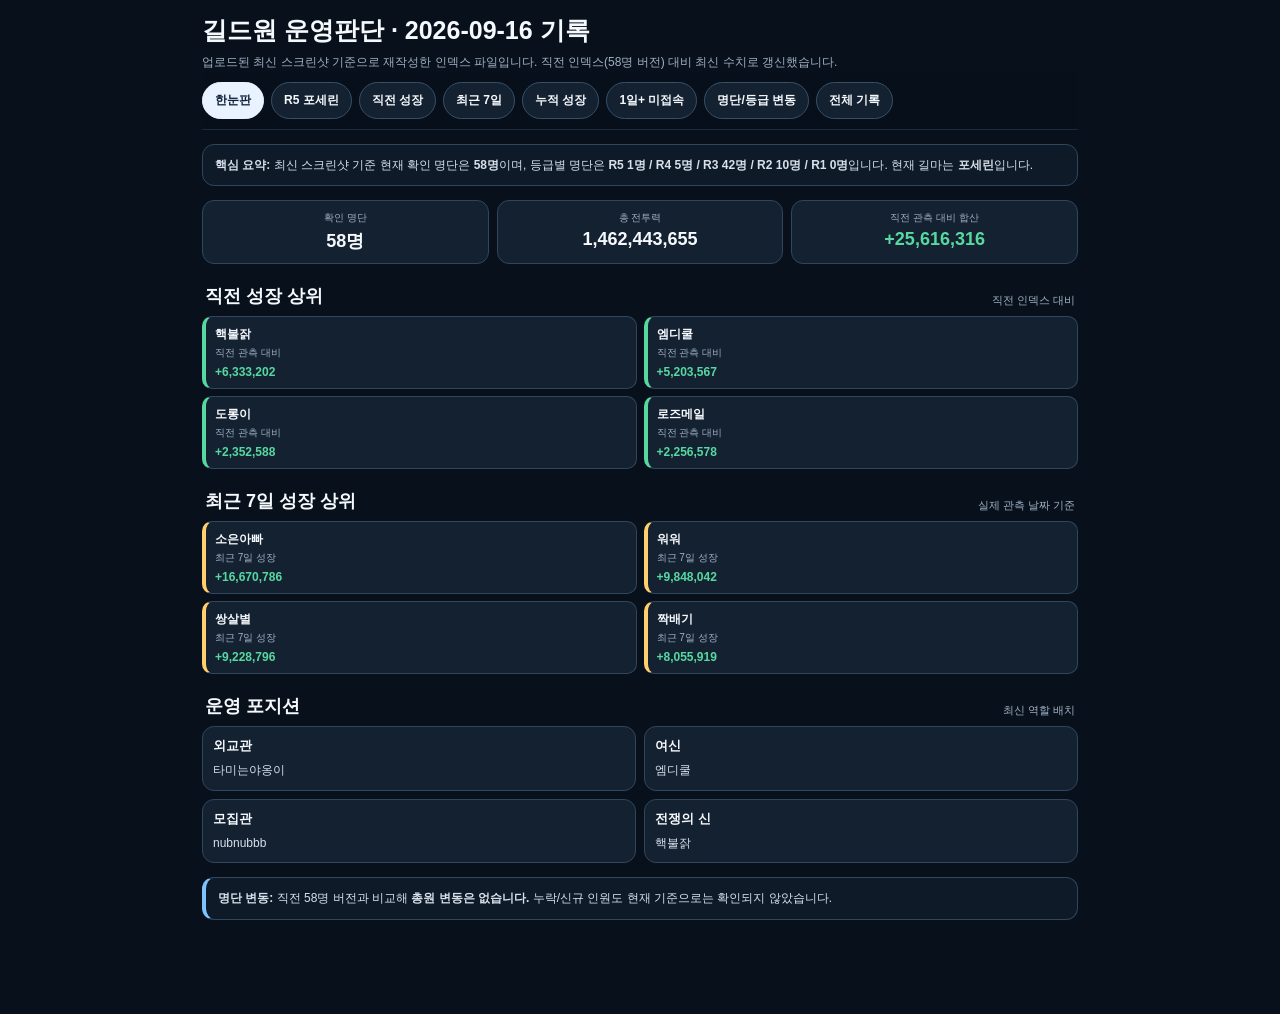
==== commit 2d5efbb5: "Add files via upload" ====
--- a/index.html
+++ b/index.html
@@ -1,28 +1,26 @@
-<!doctype html><html lang="ko"><head><meta charset="utf-8"><meta name="viewport" content="width=device-width,initial-scale=1,viewport-fit=cover"><meta name="theme-color" content="#08111b"><title>길드원 운영판단 · 2026-09-15 기록</title><style>
+<!doctype html><html lang="ko"><head><meta charset="utf-8"><meta name="viewport" content="width=device-width,initial-scale=1,viewport-fit=cover"><meta name="theme-color" content="#08111b"><title>길드원 운영판단 · 2026-09-16 기록</title><style>
 :root{--bg:#08111b;--panel:#132131;--panel2:#1b2c3f;--line:#30465d;--text:#f5f8fc;--muted:#9fb0c4;--green:#57d8a0;--blue:#7cc3ff;--red:#ff8a8a;--yellow:#ffd06d;--purple:#c7b0ff}
 *{box-sizing:border-box}body{margin:0;background:var(--bg);color:var(--text);font-family:-apple-system,BlinkMacSystemFont,"Noto Sans KR","Malgun Gothic",sans-serif}button{font:inherit}main{max-width:900px;margin:auto;padding:14px 12px 80px}h1{margin:0;font-size:25px}.sub{color:var(--muted);font-size:12px;margin-top:6px;line-height:1.55}.kpis{display:grid;grid-template-columns:repeat(3,1fr);gap:8px;margin-top:14px}.kpi{background:var(--panel);border:1px solid var(--line);border-radius:12px;padding:10px;text-align:center}.kpi span{display:block;color:var(--muted);font-size:10px}.kpi b{display:block;font-size:18px;margin-top:4px}.nav{position:sticky;top:0;z-index:20;display:flex;gap:7px;overflow:auto;padding:10px 0;background:rgba(8,17,27,.96);backdrop-filter:blur(8px);border-bottom:1px solid #1c2c40}.nav button{flex:0 0 auto;border:1px solid #36506a;background:var(--panel);color:var(--text);border-radius:999px;padding:9px 12px;font-weight:800;font-size:12px}.nav button.active{background:#e9f2ff;color:#102039;border-color:#e9f2ff}section{display:none}section.active{display:block}.guide,.callout{background:#0f1a29;border:1px solid var(--line);border-radius:12px;padding:11px 12px;font-size:12px;color:#d8e1eb;margin:14px 0;line-height:1.55}.callout{border-left:4px solid var(--blue)}.callout.warn{border-left-color:var(--yellow)}.callout.bad{border-left-color:var(--red)}.gtitle{display:flex;justify-content:space-between;align-items:flex-end;margin:20px 3px 8px}.gtitle h2{margin:0;font-size:18px}.gtitle span{color:var(--muted);font-size:11px}.overview-grid{display:grid;grid-template-columns:repeat(2,1fr);gap:7px}.mini{background:var(--panel);border:1px solid var(--line);border-left:4px solid var(--blue);border-radius:10px;padding:9px}.mini.good{border-left-color:var(--green)}.mini.warn{border-left-color:var(--yellow)}.mini.bad{border-left-color:var(--red)}.mini strong{display:block;font-size:12px;white-space:nowrap;overflow:hidden;text-overflow:ellipsis}.mini span{display:block;color:var(--muted);font-size:10px;margin-top:3px}.mini b{display:block;margin-top:5px;font-size:12px}.member-card{background:var(--panel);border:1px solid var(--line);border-radius:14px;overflow:hidden;margin:9px 0}.leader-card{border-color:#705fc4}.member-card summary{list-style:none;display:flex;justify-content:space-between;align-items:center;gap:8px;padding:12px;cursor:pointer}.member-card summary::-webkit-details-marker{display:none}.left,.right{display:flex;align-items:center;gap:9px;min-width:0}.left{flex:1}.rank{min-width:38px;text-align:center;background:#2d4661;border-radius:999px;padding:5px 7px;font-size:11px;font-weight:900}.ident{min-width:0}.ident strong{display:block;font-size:14px;white-space:nowrap;overflow:hidden;text-overflow:ellipsis}.ident span{display:block;color:var(--muted);font-size:11px;margin-top:2px}.cur{text-align:right;min-width:94px}.cur b{display:block;font-size:13px}.cur span{display:block;color:#dfe6ee;font-size:12px;margin-top:2px}.pill{min-width:74px;text-align:center;border-radius:999px;padding:6px 8px;font-size:10px;font-weight:900;background:#28415b;color:#cde6ff;font-style:normal}.pill.growth{background:#17362a;color:#8ef0c1}.pill.drop{background:#432023;color:#ffaeae}.pill.keep{background:#293848;color:#c6d4e1}.pill.leader{background:#3b2d62;color:#dfd3ff}.body{border-top:1px solid var(--line);background:#0e1725;padding:11px}.tags{display:flex;gap:6px;flex-wrap:wrap}.tag{background:#33305a;color:#e3d7ff;border-radius:999px;padding:4px 8px;font-size:10px;font-weight:900}.metrics{display:grid;grid-template-columns:repeat(2,1fr);gap:7px;margin-top:9px}.metrics div{background:var(--panel2);border-radius:9px;padding:8px}.metrics span{display:block;color:var(--muted);font-size:10px}.metrics b{display:block;font-size:13px;margin-top:3px}.pos{color:var(--green)!important}.neg{color:var(--red)!important}.zero{color:#d7d39e!important}.weekbox{background:var(--panel2);border:1px solid #2a4056;border-radius:11px;padding:8px;margin-top:9px}.weeknav{display:grid;grid-template-columns:88px 1fr 88px;align-items:center;gap:5px}.weeknav button{border:1px solid #3b5874;background:#13273a;color:#dbeaff;border-radius:8px;padding:7px 4px;font-size:10px;font-weight:800}.weeknav button:disabled{opacity:.3}.weektitle{text-align:center;font-size:11px}.weekhelp{font-size:9px;color:var(--muted);text-align:center;margin-top:4px}.chart{display:block;width:100%;height:auto;margin-top:6px}.grid{stroke:#3a5169;stroke-width:1;stroke-dasharray:3 4}.line{stroke:#79c8ff;stroke-width:3;stroke-linecap:round;stroke-linejoin:round}.dot{fill:#95e6ff;stroke:#0b1726;stroke-width:1.2}.val{fill:#f7fbff;font-size:8.2px;font-weight:800}.date{fill:#aebfd0;font-size:8.5px}.axis{fill:#8fa5bc;font-size:8px}.nodata{color:var(--muted);font-size:11px;text-align:center;padding:34px 0}.note{display:grid;grid-template-columns:48px 1fr;gap:7px;background:#132030;border-left:3px solid #4c6d94;border-radius:0 8px 8px 0;padding:8px 9px;margin-top:9px;font-size:11px;line-height:1.45}.roles,.changes{display:grid;grid-template-columns:repeat(2,1fr);gap:8px}.rolebox,.change{background:var(--panel);border:1px solid var(--line);border-radius:12px;padding:10px}.rolebox b,.change b{display:block;font-size:13px;margin-bottom:6px}.rolebox span,.change p{display:block;color:#d8e1eb;font-size:12px;line-height:1.55;margin:0}.danger-note{border-left:4px solid var(--red)}
 @media(max-width:640px){.kpis{grid-template-columns:repeat(2,1fr)}.overview-grid,.roles,.changes{grid-template-columns:1fr}.weeknav{grid-template-columns:75px 1fr 75px}.metrics{grid-template-columns:repeat(2,1fr)}.cur{min-width:82px}.pill{min-width:67px}}
 </style></head><body><main>
-<h1>길드원 운영판단 · 2026-09-15 기록</h1>
-<div class="sub">업로드된 최신 스크린샷 기준으로 재작성한 인덱스 파일입니다. 직전 인덱스(60명 버전) 대비 현재는 <b>58명</b>으로 정리했습니다.</div>
+<h1>길드원 운영판단 · 2026-09-16 기록</h1>
+<div class="sub">업로드된 최신 스크린샷 기준으로 재작성한 인덱스 파일입니다. 직전 인덱스(58명 버전) 대비 최신 수치로 갱신했습니다.</div>
 <div class="nav"><button class="active" data-tab="overview">한눈판</button><button data-tab="leader">R5 포세린</button><button data-tab="daily">직전 성장</button><button data-tab="week7">최근 7일</button><button data-tab="cumulative">누적 성장</button><button data-tab="inactive">1일+ 미접속</button><button data-tab="changes">명단/등급 변동</button><button data-tab="all">전체 기록</button></div>
-
 <section class="active" id="overview">
 <div class="guide"><b>핵심 요약:</b> 최신 스크린샷 기준 현재 확인 명단은 <b>58명</b>이며, 등급별 명단은 <b>R5 1명 / R4 5명 / R3 42명 / R2 10명 / R1 0명</b>입니다. 현재 길마는 <b>포세린</b>입니다.</div>
-<div class="kpis"><div class="kpi"><span>확인 명단</span><b>58명</b></div><div class="kpi"><span>총 전투력</span><b>1,436,827,339</b></div><div class="kpi"><span>직전 관측 대비 합산</span><b class="pos">+32,263,762</b></div></div>
-<div class="gtitle"><h2>직전 성장 상위</h2><span>직전 인덱스 대비</span></div><div class="overview-grid"><div class="mini good"><strong>포세린</strong><span>직전 관측 대비</span><b class="pos">+2,671,167</b></div><div class="mini good"><strong>타미는야옹이</strong><span>직전 관측 대비</span><b class="pos">+2,456,591</b></div><div class="mini good"><strong>짝배기</strong><span>직전 관측 대비</span><b class="pos">+2,274,803</b></div><div class="mini good"><strong>llll박부장llll</strong><span>직전 관측 대비</span><b class="pos">+2,048,594</b></div></div>
-<div class="gtitle"><h2>최근 7일 성장 상위</h2><span>실제 관측 날짜 기준</span></div><div class="overview-grid"><div class="mini warn"><strong>소은아빠</strong><span>최근 7일 성장</span><b class="pos">+17,534,428</b></div><div class="mini warn"><strong>워워</strong><span>최근 7일 성장</span><b class="pos">+11,817,788</b></div><div class="mini warn"><strong>장이야</strong><span>최근 7일 성장</span><b class="pos">+10,222,558</b></div><div class="mini warn"><strong>쌍살별</strong><span>최근 7일 성장</span><b class="pos">+9,801,760</b></div></div>
-<div class="gtitle"><h2>운영 포지션</h2><span>최신 역할 배치</span></div><div class="roles"><div class="rolebox"><b>외교관</b><span>타미는야옹이</span></div><div class="rolebox"><b>여신</b><span>엠디쿨</span></div><div class="rolebox"><b>모집관</b><span>nubnubbb</span></div><div class="rolebox"><b>전쟁의 신</b><span>띵까띵까띵</span></div></div>
-<div class="callout warn"><b>명단 변동:</b> 직전 60명 대비 현재는 <b>58명</b>입니다. 현재 화면에서 빠진 인원은 <b>크림쿜, 흑</b>으로 확인됩니다.</div>
+<div class="kpis"><div class="kpi"><span>확인 명단</span><b>58명</b></div><div class="kpi"><span>총 전투력</span><b>1,462,443,655</b></div><div class="kpi"><span>직전 관측 대비 합산</span><b class="pos">+25,616,316</b></div></div>
+<div class="gtitle"><h2>직전 성장 상위</h2><span>직전 인덱스 대비</span></div><div class="overview-grid"><div class="mini good"><strong>핵불잙</strong><span>직전 관측 대비</span><b class="pos">+6,333,202</b></div><div class="mini good"><strong>엠디쿨</strong><span>직전 관측 대비</span><b class="pos">+5,203,567</b></div><div class="mini good"><strong>도롱이</strong><span>직전 관측 대비</span><b class="pos">+2,352,588</b></div><div class="mini good"><strong>로즈메일</strong><span>직전 관측 대비</span><b class="pos">+2,256,578</b></div></div>
+<div class="gtitle"><h2>최근 7일 성장 상위</h2><span>실제 관측 날짜 기준</span></div><div class="overview-grid"><div class="mini warn"><strong>소은아빠</strong><span>최근 7일 성장</span><b class="pos">+16,670,786</b></div><div class="mini warn"><strong>워워</strong><span>최근 7일 성장</span><b class="pos">+9,848,042</b></div><div class="mini warn"><strong>쌍살별</strong><span>최근 7일 성장</span><b class="pos">+9,228,796</b></div><div class="mini warn"><strong>짝배기</strong><span>최근 7일 성장</span><b class="pos">+8,055,919</b></div></div>
+<div class="gtitle"><h2>운영 포지션</h2><span>최신 역할 배치</span></div><div class="roles"><div class="rolebox"><b>외교관</b><span>타미는야옹이</span></div><div class="rolebox"><b>여신</b><span>엠디쿨</span></div><div class="rolebox"><b>모집관</b><span>nubnubbb</span></div><div class="rolebox"><b>전쟁의 신</b><span>핵불잙</span></div></div>
+<div class="callout"><b>명단 변동:</b> 직전 58명 버전과 비교해 <b>총원 변동은 없습니다.</b> 누락/신규 인원도 현재 기준으로는 확인되지 않았습니다.</div>
 </section>
-
-<section id="leader"><div class="guide">R5 <b>포세린</b>이 현재 길마입니다. 프로필 스크린샷의 상세 수치를 함께 반영했습니다.</div><details class="member-card leader-card" open><summary><div class="left"><span class="rank">R5</span><div class="ident"><strong>포세린</strong><span>온라인</span></div></div><div class="right"><div class="cur"><b>Lv.27</b><span>35,567,042</span></div><em class="pill leader">R5 길마</em></div></summary><div class="body"><div class="tags"><span class="tag">직전 관측 대비 +2,671,167</span><span class="tag">좋아요 242</span><span class="tag">전투지표 748,396</span><span class="tag">튤립 33</span></div><div class="metrics"><div><span>직전 관측 대비</span><b class="pos">+2,671,167</b></div><div><span>최근 7일 성장</span><b class="pos">+7,204,023</b></div><div><span>관측 누적 성장</span><b class="pos">+24,078,300</b></div><div><span>일평균 성장</span><b class="pos">+617,392</b></div><div><span>이전 등급</span><b>R4</b></div><div><span>현재 전투력</span><b>35,567,042</b></div></div><div class="weekbox" data-history="[[&quot;8/4&quot;, 11488742], [&quot;8/5&quot;, 12529651], [&quot;8/6&quot;, 13456393], [&quot;8/7&quot;, 16635455], [&quot;8/8&quot;, 18859661], [&quot;8/9&quot;, 20515081], [&quot;8/10&quot;, 22200532], [&quot;8/11&quot;, 23207213], [&quot;8/12&quot;, 24111881], [&quot;8/13&quot;, 23702060], [&quot;8/14&quot;, 24415251], [&quot;8/15&quot;, 25278903], [&quot;8/16&quot;, 22385952], [&quot;8/18&quot;, 26912174], [&quot;8/19&quot;, 29100396], [&quot;8/20&quot;, 29418877], [&quot;8/22&quot;, 33760446], [&quot;8/23&quot;, 36099664], [&quot;8/24&quot;, 35677899], [&quot;8/25&quot;, 16981631], [&quot;8/26&quot;, 24176702], [&quot;8/27&quot;, 24711640], [&quot;8/29&quot;, 26549809], [&quot;8/30&quot;, 21439015], [&quot;8/31&quot;, 21375485], [&quot;9/1&quot;, 23979542], [&quot;9/2&quot;, 26797913], [&quot;9/3&quot;, 28629463], [&quot;9/4&quot;, 32229095], [&quot;9/5&quot;, 29375374], [&quot;9/6&quot;, 21567655], [&quot;9/7&quot;, 26354440], [&quot;9/8&quot;, 28363019], [&quot;9/9&quot;, 32520251], [&quot;9/10&quot;, 36583314], [&quot;9/11&quot;, 38754494], [&quot;9/12&quot;, 28988469], [&quot;9/13&quot;, 30238272], [&quot;9/14&quot;, 32895875], [&quot;9/15&quot;, 35567042]]" data-week="999"><div class="weeknav"><button class="wkprev" type="button">◀ 이전 주</button><b class="weektitle"></b><button class="wknext" type="button">다음 주 ▶</button></div><div class="chartwrap"></div><div class="weekhelp">그래프는 실제 관측 날짜 기준으로 주차별 최대 7일을 표시합니다.</div></div><div class="note"><b>판정</b><span>직전 관측 대비 전투력이 +2,671,167 변동했습니다.</span></div></div></details></section>
-<section id="daily"><div class="guide">직전 인덱스(60명 버전) 대비 전투력 변화량 기준입니다.</div><details class="member-card"><summary><div class="left"><span class="rank">R5</span><div class="ident"><strong>포세린</strong><span>온라인</span></div></div><div class="right"><div class="cur"><b>Lv.27</b><span>35,567,042</span></div><em class="pill leader">R5 길마</em></div></summary><div class="body"><div class="tags"><span class="tag">직전 관측 대비 +2,671,167</span></div><div class="metrics"><div><span>직전 관측 대비</span><b class="pos">+2,671,167</b></div><div><span>최근 7일 성장</span><b class="pos">+7,204,023</b></div><div><span>관측 누적 성장</span><b class="pos">+24,078,300</b></div><div><span>일평균 성장</span><b class="pos">+617,392</b></div><div><span>이전 등급</span><b>R4</b></div><div><span>현재 전투력</span><b>35,567,042</b></div></div><div class="weekbox" data-history="[[&quot;8/4&quot;, 11488742], [&quot;8/5&quot;, 12529651], [&quot;8/6&quot;, 13456393], [&quot;8/7&quot;, 16635455], [&quot;8/8&quot;, 18859661], [&quot;8/9&quot;, 20515081], [&quot;8/10&quot;, 22200532], [&quot;8/11&quot;, 23207213], [&quot;8/12&quot;, 24111881], [&quot;8/13&quot;, 23702060], [&quot;8/14&quot;, 24415251], [&quot;8/15&quot;, 25278903], [&quot;8/16&quot;, 22385952], [&quot;8/18&quot;, 26912174], [&quot;8/19&quot;, 29100396], [&quot;8/20&quot;, 29418877], [&quot;8/22&quot;, 33760446], [&quot;8/23&quot;, 36099664], [&quot;8/24&quot;, 35677899], [&quot;8/25&quot;, 16981631], [&quot;8/26&quot;, 24176702], [&quot;8/27&quot;, 24711640], [&quot;8/29&quot;, 26549809], [&quot;8/30&quot;, 21439015], [&quot;8/31&quot;, 21375485], [&quot;9/1&quot;, 23979542], [&quot;9/2&quot;, 26797913], [&quot;9/3&quot;, 28629463], [&quot;9/4&quot;, 32229095], [&quot;9/5&quot;, 29375374], [&quot;9/6&quot;, 21567655], [&quot;9/7&quot;, 26354440], [&quot;9/8&quot;, 28363019], [&quot;9/9&quot;, 32520251], [&quot;9/10&quot;, 36583314], [&quot;9/11&quot;, 38754494], [&quot;9/12&quot;, 28988469], [&quot;9/13&quot;, 30238272], [&quot;9/14&quot;, 32895875], [&quot;9/15&quot;, 35567042]]" data-week="999"><div class="weeknav"><button class="wkprev" type="button">◀ 이전 주</button><b class="weektitle"></b><button class="wknext" type="button">다음 주 ▶</button></div><div class="chartwrap"></div><div class="weekhelp">그래프는 실제 관측 날짜 기준으로 주차별 최대 7일을 표시합니다.</div></div><div class="note"><b>판정</b><span>직전 관측 대비 전투력이 +2,671,167 변동했습니다.</span></div></div></details><details class="member-card"><summary><div class="left"><span class="rank">R4</span><div class="ident"><strong>타미는야옹이</strong><span>2시간 전</span></div></div><div class="right"><div class="cur"><b>Lv.26</b><span>34,079,263</span></div><em class="pill growth">성장</em></div></summary><div class="body"><div class="tags"><span class="tag">직전 관측 대비 +2,456,591</span></div><div class="metrics"><div><span>직전 관측 대비</span><b class="pos">+2,456,591</b></div><div><span>최근 7일 성장</span><b class="pos">+6,132,499</b></div><div><span>관측 누적 성장</span><b class="pos">+29,383,376</b></div><div><span>일평균 성장</span><b class="pos">+753,420</b></div><div><span>이전 등급</span><b>R4</b></div><div><span>현재 전투력</span><b>34,079,263</b></div></div><div class="weekbox" data-history="[[&quot;8/4&quot;, 4695887], [&quot;8/5&quot;, 4589573], [&quot;8/6&quot;, 5518140], [&quot;8/7&quot;, 6001331], [&quot;8/8&quot;, 6617672], [&quot;8/9&quot;, 7012342], [&quot;8/10&quot;, 7153822], [&quot;8/11&quot;, 7453289], [&quot;8/12&quot;, 7164299], [&quot;8/13&quot;, 8221130], [&quot;8/14&quot;, 12547153], [&quot;8/15&quot;, 13235536], [&quot;8/16&quot;, 13408552], [&quot;8/18&quot;, 13805022], [&quot;8/19&quot;, 13814754], [&quot;8/20&quot;, 10572146], [&quot;8/22&quot;, 16554544], [&quot;8/23&quot;, 18096404], [&quot;8/24&quot;, 19460723], [&quot;8/25&quot;, 12251702], [&quot;8/26&quot;, 14277053], [&quot;8/27&quot;, 15585099], [&quot;8/29&quot;, 17045251], [&quot;8/30&quot;, 20159778], [&quot;8/31&quot;, 20640569], [&quot;9/1&quot;, 22797390], [&quot;9/2&quot;, 24841344], [&quot;9/3&quot;, 28053624], [&quot;9/4&quot;, 34360946], [&quot;9/5&quot;, 34795733], [&quot;9/6&quot;, 14765489], [&quot;9/7&quot;, 26373905], [&quot;9/8&quot;, 27946764], [&quot;9/9&quot;, 31200889], [&quot;9/10&quot;, 34202918], [&quot;9/11&quot;, 39040941], [&quot;9/12&quot;, 28169445], [&quot;9/13&quot;, 29228928], [&quot;9/14&quot;, 31622672], [&quot;9/15&quot;, 34079263]]" data-week="999"><div class="weeknav"><button class="wkprev" type="button">◀ 이전 주</button><b class="weektitle"></b><button class="wknext" type="button">다음 주 ▶</button></div><div class="chartwrap"></div><div class="weekhelp">그래프는 실제 관측 날짜 기준으로 주차별 최대 7일을 표시합니다.</div></div><div class="note"><b>판정</b><span>직전 관측 대비 전투력이 +2,456,591 변동했습니다.</span></div></div></details><details class="member-card"><summary><div class="left"><span class="rank">R3</span><div class="ident"><strong>짝배기</strong><span>2시간 전</span></div></div><div class="right"><div class="cur"><b>Lv.22</b><span>22,088,676</span></div><em class="pill growth">성장</em></div></summary><div class="body"><div class="tags"><span class="tag">직전 관측 대비 +2,274,803</span></div><div class="metrics"><div><span>직전 관측 대비</span><b class="pos">+2,274,803</b></div><div><span>최근 7일 성장</span><b class="pos">+6,467,278</b></div><div><span>관측 누적 성장</span><b class="pos">+5,591,439</b></div><div><span>일평균 성장</span><b class="pos">+215,055</b></div><div><span>이전 등급</span><b>R3</b></div><div><span>현재 전투력</span><b>22,088,676</b></div></div><div class="weekbox" data-history="[[&quot;8/18&quot;, 16497237], [&quot;8/19&quot;, 16542720], [&quot;8/20&quot;, 16811216], [&quot;8/22&quot;, 17363526], [&quot;8/23&quot;, 19505299], [&quot;8/24&quot;, 17452821], [&quot;8/25&quot;, 10269615], [&quot;8/26&quot;, 14551280], [&quot;8/27&quot;, 15634448], [&quot;8/29&quot;, 15618683], [&quot;8/30&quot;, 11979817], [&quot;8/31&quot;, 11971439], [&quot;9/1&quot;, 13708337], [&quot;9/2&quot;, 15556609], [&quot;9/3&quot;, 16081289], [&quot;9/4&quot;, 14137100], [&quot;9/5&quot;, 15789412], [&quot;9/6&quot;, 14045457], [&quot;9/7&quot;, 15356475], [&quot;9/8&quot;, 15621398], [&quot;9/9&quot;, 15424459], [&quot;9/10&quot;, 18945925], [&quot;9/11&quot;, 18945925], [&quot;9/12&quot;, 17522008], [&quot;9/13&quot;, 17882641], [&quot;9/14&quot;, 19813873], [&quot;9/15&quot;, 22088676]]" data-week="999"><div class="weeknav"><button class="wkprev" type="button">◀ 이전 주</button><b class="weektitle"></b><button class="wknext" type="button">다음 주 ▶</button></div><div class="chartwrap"></div><div class="weekhelp">그래프는 실제 관측 날짜 기준으로 주차별 최대 7일을 표시합니다.</div></div><div class="note"><b>판정</b><span>직전 관측 대비 전투력이 +2,274,803 변동했습니다.</span></div></div></details><details class="member-card"><summary><div class="left"><span class="rank">R3</span><div class="ident"><strong>llll박부장llll</strong><span>4시간 전</span></div></div><div class="right"><div class="cur"><b>Lv.24</b><span>32,895,071</span></div><em class="pill growth">성장</em></div></summary><div class="body"><div class="tags"><span class="tag">직전 관측 대비 +2,048,594</span></div><div class="metrics"><div><span>직전 관측 대비</span><b class="pos">+2,048,594</b></div><div><span>최근 7일 성장</span><b class="pos">+8,177,762</b></div><div><span>관측 누적 성장</span><b class="pos">+21,417,331</b></div><div><span>일평균 성장</span><b class="pos">+669,292</b></div><div><span>이전 등급</span><b>R3</b></div><div><span>현재 전투력</span><b>32,895,071</b></div></div><div class="weekbox" data-history="[[&quot;8/11&quot;, 11477740], [&quot;8/12&quot;, 11820088], [&quot;8/13&quot;, 13003132], [&quot;8/14&quot;, 13560131], [&quot;8/15&quot;, 14281612], [&quot;8/16&quot;, 15139713], [&quot;8/18&quot;, 18238238], [&quot;8/19&quot;, 19477866], [&quot;8/20&quot;, 20963400], [&quot;8/22&quot;, 27203237], [&quot;8/23&quot;, 27905375], [&quot;8/24&quot;, 27300747], [&quot;8/25&quot;, 20821912], [&quot;8/26&quot;, 24117540], [&quot;8/27&quot;, 25481676], [&quot;8/29&quot;, 27490933], [&quot;8/30&quot;, 24154661], [&quot;8/31&quot;, 24165381], [&quot;9/1&quot;, 27791752], [&quot;9/2&quot;, 28649217], [&quot;9/3&quot;, 28975850], [&quot;9/4&quot;, 27660881], [&quot;9/5&quot;, 25008566], [&quot;9/6&quot;, 22572236], [&quot;9/7&quot;, 23813490], [&quot;9/8&quot;, 24717309], [&quot;9/9&quot;, 27360556], [&quot;9/10&quot;, 32241483], [&quot;9/11&quot;, 32241483], [&quot;9/12&quot;, 33841301], [&quot;9/13&quot;, 27927198], [&quot;9/14&quot;, 30846477], [&quot;9/15&quot;, 32895071]]" data-week="999"><div class="weeknav"><button class="wkprev" type="button">◀ 이전 주</button><b class="weektitle"></b><button class="wknext" type="button">다음 주 ▶</button></div><div class="chartwrap"></div><div class="weekhelp">그래프는 실제 관측 날짜 기준으로 주차별 최대 7일을 표시합니다.</div></div><div class="note"><b>판정</b><span>직전 관측 대비 전투력이 +2,048,594 변동했습니다.</span></div></div></details><details class="member-card"><summary><div class="left"><span class="rank">R4</span><div class="ident"><strong>띵까띵까띵</strong><span>방금</span></div></div><div class="right"><div class="cur"><b>Lv.23</b><span>30,961,065</span></div><em class="pill growth">성장</em></div></summary><div class="body"><div class="tags"><span class="tag">직전 관측 대비 +1,845,640</span></div><div class="metrics"><div><span>직전 관측 대비</span><b class="pos">+1,845,640</b></div><div><span>최근 7일 성장</span><b class="pos">+2,486,827</b></div><div><span>관측 누적 성장</span><b class="pos">+22,067,132</b></div><div><span>일평균 성장</span><b class="pos">+630,489</b></div><div><span>이전 등급</span><b>R4</b></div><div><span>현재 전투력</span><b>30,961,065</b></div></div><div class="weekbox" data-history="[[&quot;8/8&quot;, 8893933], [&quot;8/9&quot;, 9409792], [&quot;8/10&quot;, 9738608], [&quot;8/11&quot;, 9776273], [&quot;8/12&quot;, 10409285], [&quot;8/13&quot;, 10767673], [&quot;8/14&quot;, 11982246], [&quot;8/15&quot;, 11252295], [&quot;8/16&quot;, 11020206], [&quot;8/18&quot;, 13627925], [&quot;8/19&quot;, 13865788], [&quot;8/20&quot;, 14524894], [&quot;8/22&quot;, 15399425], [&quot;8/23&quot;, 16233306], [&quot;8/24&quot;, 16545159], [&quot;8/25&quot;, 14766501], [&quot;8/26&quot;, 16200414], [&quot;8/27&quot;, 18768383], [&quot;8/29&quot;, 24365692], [&quot;8/30&quot;, 22312429], [&quot;8/31&quot;, 23883856], [&quot;9/1&quot;, 26176583], [&quot;9/2&quot;, 27377986], [&quot;9/3&quot;, 28885298], [&quot;9/4&quot;, 31825563], [&quot;9/5&quot;, 30207355], [&quot;9/6&quot;, 20955400], [&quot;9/7&quot;, 26256678], [&quot;9/8&quot;, 28474238], [&quot;9/9&quot;, 30066941], [&quot;9/10&quot;, 33325783], [&quot;9/11&quot;, 37193125], [&quot;9/12&quot;, 24232583], [&quot;9/13&quot;, 26859558], [&quot;9/14&quot;, 29115425], [&quot;9/15&quot;, 30961065]]" data-week="999"><div class="weeknav"><button class="wkprev" type="button">◀ 이전 주</button><b class="weektitle"></b><button class="wknext" type="button">다음 주 ▶</button></div><div class="chartwrap"></div><div class="weekhelp">그래프는 실제 관측 날짜 기준으로 주차별 최대 7일을 표시합니다.</div></div><div class="note"><b>판정</b><span>직전 관측 대비 전투력이 +1,845,640 변동했습니다.</span></div></div></details><details class="member-card"><summary><div class="left"><span class="rank">R3</span><div class="ident"><strong>아아니</strong><span>4시간 전</span></div></div><div class="right"><div class="cur"><b>Lv.23</b><span>23,298,430</span></div><em class="pill growth">성장</em></div></summary><div class="body"><div class="tags"><span class="tag">직전 관측 대비 +1,805,541</span></div><div class="metrics"><div><span>직전 관측 대비</span><b class="pos">+1,805,541</b></div><div><span>최근 7일 성장</span><b class="pos">+4,018,475</b></div><div><span>관측 누적 성장</span><b class="pos">+4,018,475</b></div><div><span>일평균 성장</span><b class="pos">+2,009,238</b></div><div><span>이전 등급</span><b>R3</b></div><div><span>현재 전투력</span><b>23,298,430</b></div></div><div class="weekbox" data-history="[[&quot;9/13&quot;, 19279955], [&quot;9/14&quot;, 21492889], [&quot;9/15&quot;, 23298430]]" data-week="999"><div class="weeknav"><button class="wkprev" type="button">◀ 이전 주</button><b class="weektitle"></b><button class="wknext" type="button">다음 주 ▶</button></div><div class="chartwrap"></div><div class="weekhelp">그래프는 실제 관측 날짜 기준으로 주차별 최대 7일을 표시합니다.</div></div><div class="note"><b>판정</b><span>직전 관측 대비 전투력이 +1,805,541 변동했습니다.</span></div></div></details><details class="member-card"><summary><div class="left"><span class="rank">R3</span><div class="ident"><strong>루나엔지니어</strong><span>3시간 전</span></div></div><div class="right"><div class="cur"><b>Lv.23</b><span>24,957,707</span></div><em class="pill growth">성장</em></div></summary><div class="body"><div class="tags"><span class="tag">직전 관측 대비 +1,776,278</span></div><div class="metrics"><div><span>직전 관측 대비</span><b class="pos">+1,776,278</b></div><div><span>최근 7일 성장</span><b class="pos">+2,997,727</b></div><div><span>관측 누적 성장</span><b class="pos">+14,332,838</b></div><div><span>일평균 성장</span><b class="pos">+573,314</b></div><div><span>이전 등급</span><b>R3</b></div><div><span>현재 전투력</span><b>24,957,707</b></div></div><div class="weekbox" data-history="[[&quot;8/19&quot;, 10624869], [&quot;8/20&quot;, 9034371], [&quot;8/22&quot;, 11749199], [&quot;8/23&quot;, 11366598], [&quot;8/24&quot;, 12233904], [&quot;8/25&quot;, 12436302], [&quot;8/26&quot;, 12519630], [&quot;8/27&quot;, 14878429], [&quot;8/29&quot;, 14373194], [&quot;8/30&quot;, 16304030], [&quot;8/31&quot;, 14054082], [&quot;9/1&quot;, 15058971], [&quot;9/2&quot;, 14242602], [&quot;9/3&quot;, 14344012], [&quot;9/4&quot;, 15592642], [&quot;9/5&quot;, 22382501], [&quot;9/6&quot;, 22084159], [&quot;9/7&quot;, 22060729], [&quot;9/8&quot;, 21959980], [&quot;9/9&quot;, 21852838], [&quot;9/10&quot;, 23302415], [&quot;9/11&quot;, 23302415], [&quot;9/12&quot;, 15384429], [&quot;9/13&quot;, 20103031], [&quot;9/14&quot;, 23181429], [&quot;9/15&quot;, 24957707]]" data-week="999"><div class="weeknav"><button class="wkprev" type="button">◀ 이전 주</button><b class="weektitle"></b><button class="wknext" type="button">다음 주 ▶</button></div><div class="chartwrap"></div><div class="weekhelp">그래프는 실제 관측 날짜 기준으로 주차별 최대 7일을 표시합니다.</div></div><div class="note"><b>판정</b><span>직전 관측 대비 전투력이 +1,776,278 변동했습니다.</span></div></div></details><details class="member-card"><summary><div class="left"><span class="rank">R3</span><div class="ident"><strong>킴보님</strong><span>33분 전</span></div></div><div class="right"><div class="cur"><b>Lv.21</b><span>25,023,696</span></div><em class="pill growth">성장</em></div></summary><div class="body"><div class="tags"><span class="tag">직전 관측 대비 +1,773,600</span></div><div class="metrics"><div><span>직전 관측 대비</span><b class="pos">+1,773,600</b></div><div><span>최근 7일 성장</span><b class="pos">+1,156,048</b></div><div><span>관측 누적 성장</span><b class="pos">+10,803,076</b></div><div><span>일평균 성장</span><b class="pos">+415,503</b></div><div><span>이전 등급</span><b>R3</b></div><div><span>현재 전투력</span><b>25,023,696</b></div></div><div class="weekbox" data-history="[[&quot;8/18&quot;, 14220620], [&quot;8/19&quot;, 14300495], [&quot;8/20&quot;, 14059045], [&quot;8/22&quot;, 15127230], [&quot;8/23&quot;, 15219349], [&quot;8/24&quot;, 15472453], [&quot;8/25&quot;, 15643260], [&quot;8/26&quot;, 15702064], [&quot;8/27&quot;, 15932240], [&quot;8/29&quot;, 15946971], [&quot;8/30&quot;, 14284335], [&quot;8/31&quot;, 18952981], [&quot;9/1&quot;, 19833364], [&quot;9/2&quot;, 20704852], [&quot;9/3&quot;, 20737142], [&quot;9/4&quot;, 22642610], [&quot;9/5&quot;, 14355493], [&quot;9/6&quot;, 21005968], [&quot;9/7&quot;, 22811188], [&quot;9/8&quot;, 23867648], [&quot;9/9&quot;, 25832073], [&quot;9/10&quot;, 26474990], [&quot;9/11&quot;, 26474990], [&quot;9/12&quot;, 12806729], [&quot;9/13&quot;, 21229339], [&quot;9/14&quot;, 23250096], [&quot;9/15&quot;, 25023696]]" data-week="999"><div class="weeknav"><button class="wkprev" type="button">◀ 이전 주</button><b class="weektitle"></b><button class="wknext" type="button">다음 주 ▶</button></div><div class="chartwrap"></div><div class="weekhelp">그래프는 실제 관측 날짜 기준으로 주차별 최대 7일을 표시합니다.</div></div><div class="note"><b>판정</b><span>직전 관측 대비 전투력이 +1,773,600 변동했습니다.</span></div></div></details><details class="member-card"><summary><div class="left"><span class="rank">R3</span><div class="ident"><strong>신라화로</strong><span>39분 전</span></div></div><div class="right"><div class="cur"><b>Lv.23</b><span>17,920,478</span></div><em class="pill growth">성장</em></div></summary><div class="body"><div class="tags"><span class="tag">직전 관측 대비 +1,733,991</span></div><div class="metrics"><div><span>직전 관측 대비</span><b class="pos">+1,733,991</b></div><div><span>최근 7일 성장</span><b class="pos">+4,908,224</b></div><div><span>관측 누적 성장</span><b class="pos">+10,923,413</b></div><div><span>일평균 성장</span><b class="pos">+352,368</b></div><div><span>이전 등급</span><b>R3</b></div><div><span>현재 전투력</span><b>17,920,478</b></div></div><div class="weekbox" data-history="[[&quot;8/12&quot;, 6997065], [&quot;8/13&quot;, 7452890], [&quot;8/14&quot;, 7935742], [&quot;8/15&quot;, 8528981], [&quot;8/16&quot;, 8517146], [&quot;8/18&quot;, 8939186], [&quot;8/19&quot;, 9277321], [&quot;8/20&quot;, 8933890], [&quot;8/22&quot;, 9607735], [&quot;8/23&quot;, 10162242], [&quot;8/24&quot;, 10381392], [&quot;8/25&quot;, 10694768], [&quot;8/26&quot;, 10633687], [&quot;8/27&quot;, 11354461], [&quot;8/29&quot;, 11295477], [&quot;8/30&quot;, 11802039], [&quot;8/31&quot;, 11270411], [&quot;9/1&quot;, 12329191], [&quot;9/2&quot;, 12649758], [&quot;9/3&quot;, 12782768], [&quot;9/4&quot;, 12929052], [&quot;9/5&quot;, 13091841], [&quot;9/6&quot;, 11753773], [&quot;9/7&quot;, 12181210], [&quot;9/8&quot;, 13012254], [&quot;9/9&quot;, 12760368], [&quot;9/10&quot;, 14345652], [&quot;9/11&quot;, 14345652], [&quot;9/12&quot;, 14920438], [&quot;9/13&quot;, 15401333], [&quot;9/14&quot;, 16186487], [&quot;9/15&quot;, 17920478]]" data-week="999"><div class="weeknav"><button class="wkprev" type="button">◀ 이전 주</button><b class="weektitle"></b><button class="wknext" type="button">다음 주 ▶</button></div><div class="chartwrap"></div><div class="weekhelp">그래프는 실제 관측 날짜 기준으로 주차별 최대 7일을 표시합니다.</div></div><div class="note"><b>판정</b><span>직전 관측 대비 전투력이 +1,733,991 변동했습니다.</span></div></div></details><details class="member-card"><summary><div class="left"><span class="rank">R3</span><div class="ident"><strong>크로우조이</strong><span>3시간 전</span></div></div><div class="right"><div class="cur"><b>Lv.22</b><span>24,320,822</span></div><em class="pill growth">성장</em></div></summary><div class="body"><div class="tags"><span class="tag">직전 관측 대비 +1,517,953</span></div><div class="metrics"><div><span>직전 관측 대비</span><b class="pos">+1,517,953</b></div><div><span>최근 7일 성장</span><b class="pos">+3,293,502</b></div><div><span>관측 누적 성장</span><b class="pos">+10,689,736</b></div><div><span>일평균 성장</span><b class="pos">+334,054</b></div><div><span>이전 등급</span><b>R3</b></div><div><span>현재 전투력</span><b>24,320,822</b></div></div><div class="weekbox" data-history="[[&quot;8/11&quot;, 13631086], [&quot;8/12&quot;, 14700028], [&quot;8/13&quot;, 14927116], [&quot;8/14&quot;, 14987705], [&quot;8/15&quot;, 15359825], [&quot;8/16&quot;, 15488816], [&quot;8/18&quot;, 15844764], [&quot;8/19&quot;, 16170437], [&quot;8/20&quot;, 16994977], [&quot;8/22&quot;, 18564196], [&quot;8/23&quot;, 19645225], [&quot;8/24&quot;, 21180785], [&quot;8/25&quot;, 21177890], [&quot;8/26&quot;, 23672257], [&quot;8/27&quot;, 23757252], [&quot;8/29&quot;, 24037775], [&quot;8/30&quot;, 24555267], [&quot;8/31&quot;, 24387208], [&quot;9/1&quot;, 25322092], [&quot;9/2&quot;, 25990900], [&quot;9/3&quot;, 26390717], [&quot;9/4&quot;, 26875063], [&quot;9/5&quot;, 18179517], [&quot;9/6&quot;, 18183691], [&quot;9/7&quot;, 19717844], [&quot;9/8&quot;, 21027320], [&quot;9/9&quot;, 23178186], [&quot;9/10&quot;, 25498096], [&quot;9/11&quot;, 25498096], [&quot;9/12&quot;, 29758260], [&quot;9/13&quot;, 21475020], [&quot;9/14&quot;, 22802869], [&quot;9/15&quot;, 24320822]]" data-week="999"><div class="weeknav"><button class="wkprev" type="button">◀ 이전 주</button><b class="weektitle"></b><button class="wknext" type="button">다음 주 ▶</button></div><div class="chartwrap"></div><div class="weekhelp">그래프는 실제 관측 날짜 기준으로 주차별 최대 7일을 표시합니다.</div></div><div class="note"><b>판정</b><span>직전 관측 대비 전투력이 +1,517,953 변동했습니다.</span></div></div></details><details class="member-card"><summary><div class="left"><span class="rank">R3</span><div class="ident"><strong>장이야</strong><span>방금</span></div></div><div class="right"><div class="cur"><b>Lv.23</b><span>31,286,351</span></div><em class="pill growth">성장</em></div></summary><div class="body"><div class="tags"><span class="tag">직전 관측 대비 +1,413,849</span></div><div class="metrics"><div><span>직전 관측 대비</span><b class="pos">+1,413,849</b></div><div><span>최근 7일 성장</span><b class="pos">+10,222,558</b></div><div><span>관측 누적 성장</span><b class="pos">+25,536,097</b></div><div><span>일평균 성장</span><b class="pos">+654,772</b></div><div><span>이전 등급</span><b>R3</b></div><div><span>현재 전투력</span><b>31,286,351</b></div></div><div class="weekbox" data-history="[[&quot;8/4&quot;, 5750254], [&quot;8/5&quot;, 6167364], [&quot;8/6&quot;, 6728637], [&quot;8/7&quot;, 7186456], [&quot;8/8&quot;, 7926461], [&quot;8/9&quot;, 8767235], [&quot;8/10&quot;, 9191165], [&quot;8/11&quot;, 10039093], [&quot;8/12&quot;, 10877706], [&quot;8/13&quot;, 11319711], [&quot;8/14&quot;, 11817194], [&quot;8/15&quot;, 12155188], [&quot;8/16&quot;, 13966449], [&quot;8/18&quot;, 17526792], [&quot;8/19&quot;, 17355163], [&quot;8/20&quot;, 18788795], [&quot;8/22&quot;, 22584784], [&quot;8/23&quot;, 24186571], [&quot;8/24&quot;, 23811841], [&quot;8/25&quot;, 18017000], [&quot;8/26&quot;, 21898767], [&quot;8/27&quot;, 24404931], [&quot;8/29&quot;, 24916201], [&quot;8/30&quot;, 20808702], [&quot;8/31&quot;, 21336417], [&quot;9/1&quot;, 24753354], [&quot;9/2&quot;, 27206104], [&quot;9/3&quot;, 29824592], [&quot;9/4&quot;, 34155221], [&quot;9/5&quot;, 29111042], [&quot;9/6&quot;, 18390877], [&quot;9/7&quot;, 19529240], [&quot;9/8&quot;, 21063793], [&quot;9/9&quot;, 24591509], [&quot;9/10&quot;, 29741779], [&quot;9/11&quot;, 29741779], [&quot;9/12&quot;, 25083232], [&quot;9/13&quot;, 26758291], [&quot;9/14&quot;, 29872502], [&quot;9/15&quot;, 31286351]]" data-week="999"><div class="weeknav"><button class="wkprev" type="button">◀ 이전 주</button><b class="weektitle"></b><button class="wknext" type="button">다음 주 ▶</button></div><div class="chartwrap"></div><div class="weekhelp">그래프는 실제 관측 날짜 기준으로 주차별 최대 7일을 표시합니다.</div></div><div class="note"><b>판정</b><span>직전 관측 대비 전투력이 +1,413,849 변동했습니다.</span></div></div></details><details class="member-card"><summary><div class="left"><span class="rank">R3</span><div class="ident"><strong>초코말티푸</strong><span>13시간 전</span></div></div><div class="right"><div class="cur"><b>Lv.20</b><span>16,277,041</span></div><em class="pill growth">성장</em></div></summary><div class="body"><div class="tags"><span class="tag">직전 관측 대비 +1,406,074</span></div><div class="metrics"><div><span>직전 관측 대비</span><b class="pos">+1,406,074</b></div><div><span>최근 7일 성장</span><b class="pos">+1,406,074</b></div><div><span>관측 누적 성장</span><b class="pos">+1,406,074</b></div><div><span>일평균 성장</span><b class="pos">+703,037</b></div><div><span>이전 등급</span><b>R3</b></div><div><span>현재 전투력</span><b>16,277,041</b></div></div><div class="weekbox" data-history="[[&quot;9/13&quot;, 14870967], [&quot;9/14&quot;, 14870967], [&quot;9/15&quot;, 16277041]]" data-week="999"><div class="weeknav"><button class="wkprev" type="button">◀ 이전 주</button><b class="weektitle"></b><button class="wknext" type="button">다음 주 ▶</button></div><div class="chartwrap"></div><div class="weekhelp">그래프는 실제 관측 날짜 기준으로 주차별 최대 7일을 표시합니다.</div></div><div class="note"><b>판정</b><span>직전 관측 대비 전투력이 +1,406,074 변동했습니다.</span></div></div></details><details class="member-card"><summary><div class="left"><span class="rank">R3</span><div class="ident"><strong>도롱이</strong><span>온라인</span></div></div><div class="right"><div class="cur"><b>Lv.24</b><span>28,229,796</span></div><em class="pill growth">성장</em></div></summary><div class="body"><div class="tags"><span class="tag">직전 관측 대비 +1,254,591</span></div><div class="metrics"><div><span>직전 관측 대비</span><b class="pos">+1,254,591</b></div><div><span>최근 7일 성장</span><b class="pos">+6,370,612</b></div><div><span>관측 누적 성장</span><b class="pos">+13,753,525</b></div><div><span>일평균 성장</span><b class="pos">+550,141</b></div><div><span>이전 등급</span><b>R3</b></div><div><span>현재 전투력</span><b>28,229,796</b></div></div><div class="weekbox" data-history="[[&quot;8/19&quot;, 14476271], [&quot;8/20&quot;, 14986769], [&quot;8/22&quot;, 15852058], [&quot;8/23&quot;, 16029172], [&quot;8/24&quot;, 16613742], [&quot;8/25&quot;, 13370763], [&quot;8/26&quot;, 16582092], [&quot;8/27&quot;, 17299124], [&quot;8/29&quot;, 17520293], [&quot;8/30&quot;, 18627569], [&quot;8/31&quot;, 18830544], [&quot;9/1&quot;, 19731413], [&quot;9/2&quot;, 22860546], [&quot;9/3&quot;, 24105107], [&quot;9/4&quot;, 24949422], [&quot;9/5&quot;, 22809094], [&quot;9/6&quot;, 21184236], [&quot;9/7&quot;, 21063772], [&quot;9/8&quot;, 21859184], [&quot;9/9&quot;, 23836507], [&quot;9/10&quot;, 27128190], [&quot;9/11&quot;, 27128190], [&quot;9/12&quot;, 17471591], [&quot;9/13&quot;, 24067589], [&quot;9/14&quot;, 26975205], [&quot;9/15&quot;, 28229796]]" data-week="999"><div class="weeknav"><button class="wkprev" type="button">◀ 이전 주</button><b class="weektitle"></b><button class="wknext" type="button">다음 주 ▶</button></div><div class="chartwrap"></div><div class="weekhelp">그래프는 실제 관측 날짜 기준으로 주차별 최대 7일을 표시합니다.</div></div><div class="note"><b>판정</b><span>직전 관측 대비 전투력이 +1,254,591 변동했습니다.</span></div></div></details><details class="member-card"><summary><div class="left"><span class="rank">R3</span><div class="ident"><strong>아름다운항해</strong><span>온라인</span></div></div><div class="right"><div class="cur"><b>Lv.24</b><span>33,200,192</span></div><em class="pill growth">성장</em></div></summary><div class="body"><div class="tags"><span class="tag">직전 관측 대비 +1,157,809</span></div><div class="metrics"><div><span>직전 관측 대비</span><b class="pos">+1,157,809</b></div><div><span>최근 7일 성장</span><b class="pos">+1,186,011</b></div><div><span>관측 누적 성장</span><b class="pos">+16,388,862</b></div><div><span>일평균 성장</span><b class="pos">+528,673</b></div><div><span>이전 등급</span><b>R3</b></div><div><span>현재 전투력</span><b>33,200,192</b></div></div><div class="weekbox" data-history="[[&quot;8/12&quot;, 16811330], [&quot;8/13&quot;, 17280152], [&quot;8/14&quot;, 18151285], [&quot;8/15&quot;, 19692573], [&quot;8/16&quot;, 19140858], [&quot;8/18&quot;, 22678327], [&quot;8/19&quot;, 23540806], [&quot;8/20&quot;, 24619167], [&quot;8/22&quot;, 29551952], [&quot;8/23&quot;, 31298789], [&quot;8/24&quot;, 31957427], [&quot;8/25&quot;, 28178159], [&quot;8/26&quot;, 29825610], [&quot;8/27&quot;, 29966639], [&quot;8/29&quot;, 30841277], [&quot;8/30&quot;, 29824267], [&quot;8/31&quot;, 30204100], [&quot;9/1&quot;, 31419864], [&quot;9/2&quot;, 31242505], [&quot;9/3&quot;, 30460731], [&quot;9/4&quot;, 32041451], [&quot;9/5&quot;, 32830191], [&quot;9/6&quot;, 29372895], [&quot;9/7&quot;, 31120387], [&quot;9/8&quot;, 32014181], [&quot;9/9&quot;, 33391307], [&quot;9/10&quot;, 33128168], [&quot;9/11&quot;, 33128168], [&quot;9/12&quot;, 26316320], [&quot;9/13&quot;, 29712962], [&quot;9/14&quot;, 32042383], [&quot;9/15&quot;, 33200192]]" data-week="999"><div class="weeknav"><button class="wkprev" type="button">◀ 이전 주</button><b class="weektitle"></b><button class="wknext" type="button">다음 주 ▶</button></div><div class="chartwrap"></div><div class="weekhelp">그래프는 실제 관측 날짜 기준으로 주차별 최대 7일을 표시합니다.</div></div><div class="note"><b>판정</b><span>직전 관측 대비 전투력이 +1,157,809 변동했습니다.</span></div></div></details><details class="member-card"><summary><div class="left"><span class="rank">R3</span><div class="ident"><strong>happymonday</strong><span>온라인</span></div></div><div class="right"><div class="cur"><b>Lv.22</b><span>22,587,235</span></div><em class="pill growth">성장</em></div></summary><div class="body"><div class="tags"><span class="tag">직전 관측 대비 +1,139,715</span></div><div class="metrics"><div><span>직전 관측 대비</span><b class="pos">+1,139,715</b></div><div><span>최근 7일 성장</span><b class="pos">+3,607,689</b></div><div><span>관측 누적 성장</span><b class="pos">+12,359,111</b></div><div><span>일평균 성장</span><b class="pos">+823,941</b></div><div><span>이전 등급</span><b>R3</b></div><div><span>현재 전투력</span><b>22,587,235</b></div></div><div class="weekbox" data-history="[[&quot;8/31&quot;, 10228124], [&quot;9/1&quot;, 13256346], [&quot;9/2&quot;, 14140539], [&quot;9/3&quot;, 14662541], [&quot;9/4&quot;, 19721969], [&quot;9/5&quot;, 18073875], [&quot;9/6&quot;, 17889884], [&quot;9/7&quot;, 18703707], [&quot;9/8&quot;, 18979546], [&quot;9/9&quot;, 19200536], [&quot;9/10&quot;, 21599462], [&quot;9/11&quot;, 21599462], [&quot;9/12&quot;, 20754700], [&quot;9/13&quot;, 20019481], [&quot;9/14&quot;, 21447520], [&quot;9/15&quot;, 22587235]]" data-week="999"><div class="weeknav"><button class="wkprev" type="button">◀ 이전 주</button><b class="weektitle"></b><button class="wknext" type="button">다음 주 ▶</button></div><div class="chartwrap"></div><div class="weekhelp">그래프는 실제 관측 날짜 기준으로 주차별 최대 7일을 표시합니다.</div></div><div class="note"><b>판정</b><span>직전 관측 대비 전투력이 +1,139,715 변동했습니다.</span></div></div></details><details class="member-card"><summary><div class="left"><span class="rank">R2</span><div class="ident"><strong>모러러</strong><span>5시간 전</span></div></div><div class="right"><div class="cur"><b>Lv.22</b><span>23,731,388</span></div><em class="pill growth">성장</em></div></summary><div class="body"><div class="tags"><span class="tag">직전 관측 대비 +1,075,293</span></div><div class="metrics"><div><span>직전 관측 대비</span><b class="pos">+1,075,293</b></div><div><span>최근 7일 성장</span><b class="pos">+6,643,195</b></div><div><span>관측 누적 성장</span><b class="pos">+19,028,340</b></div><div><span>일평균 성장</span><b class="pos">+487,906</b></div><div><span>이전 등급</span><b>R2</b></div><div><span>현재 전투력</span><b>23,731,388</b></div></div><div class="weekbox" data-history="[[&quot;8/4&quot;, 4703048], [&quot;8/5&quot;, 5494068], [&quot;8/6&quot;, 5331610], [&quot;8/7&quot;, 6112346], [&quot;8/8&quot;, 6362346], [&quot;8/9&quot;, 7654370], [&quot;8/10&quot;, 8799702], [&quot;8/11&quot;, 10408576], [&quot;8/12&quot;, 11168123], [&quot;8/13&quot;, 11887809], [&quot;8/14&quot;, 12224077], [&quot;8/15&quot;, 12679014], [&quot;8/16&quot;, 12525115], [&quot;8/18&quot;, 13559773], [&quot;8/19&quot;, 14224297], [&quot;8/20&quot;, 14762801], [&quot;8/22&quot;, 16199603], [&quot;8/23&quot;, 17337777], [&quot;8/24&quot;, 17692366], [&quot;8/25&quot;, 17688461], [&quot;8/26&quot;, 19364823], [&quot;8/27&quot;, 19651003], [&quot;8/29&quot;, 20115287], [&quot;8/30&quot;, 20441053], [&quot;8/31&quot;, 14881840], [&quot;9/1&quot;, 15921153], [&quot;9/2&quot;, 16841186], [&quot;9/3&quot;, 17826975], [&quot;9/4&quot;, 20210382], [&quot;9/5&quot;, 15682982], [&quot;9/6&quot;, 15693982], [&quot;9/7&quot;, 16226463], [&quot;9/8&quot;, 17088193], [&quot;9/9&quot;, 18166136], [&quot;9/10&quot;, 19913444], [&quot;9/11&quot;, 19913444], [&quot;9/12&quot;, 19293120], [&quot;9/13&quot;, 21857598], [&quot;9/14&quot;, 22656095], [&quot;9/15&quot;, 23731388]]" data-week="999"><div class="weeknav"><button class="wkprev" type="button">◀ 이전 주</button><b class="weektitle"></b><button class="wknext" type="button">다음 주 ▶</button></div><div class="chartwrap"></div><div class="weekhelp">그래프는 실제 관측 날짜 기준으로 주차별 최대 7일을 표시합니다.</div></div><div class="note"><b>판정</b><span>직전 관측 대비 전투력이 +1,075,293 변동했습니다.</span></div></div></details><details class="member-card"><summary><div class="left"><span class="rank">R3</span><div class="ident"><strong>장부장</strong><span>온라인</span></div></div><div class="right"><div class="cur"><b>Lv.23</b><span>28,122,709</span></div><em class="pill growth">성장</em></div></summary><div class="body"><div class="tags"><span class="tag">직전 관측 대비 +1,059,635</span></div><div class="metrics"><div><span>직전 관측 대비</span><b class="pos">+1,059,635</b></div><div><span>최근 7일 성장</span><b class="pos">+894,850</b></div><div><span>관측 누적 성장</span><b class="pos">+23,577,417</b></div><div><span>일평균 성장</span><b class="pos">+604,549</b></div><div><span>이전 등급</span><b>R3</b></div><div><span>현재 전투력</span><b>28,122,709</b></div></div><div class="weekbox" data-history="[[&quot;8/4&quot;, 4545292], [&quot;8/5&quot;, 4674603], [&quot;8/6&quot;, 5351020], [&quot;8/7&quot;, 6086061], [&quot;8/8&quot;, 6907447], [&quot;8/9&quot;, 7136377], [&quot;8/10&quot;, 7955810], [&quot;8/11&quot;, 8213439], [&quot;8/12&quot;, 8904228], [&quot;8/13&quot;, 10124672], [&quot;8/14&quot;, 12335899], [&quot;8/15&quot;, 11238006], [&quot;8/16&quot;, 10541729], [&quot;8/18&quot;, 12887597], [&quot;8/19&quot;, 13081510], [&quot;8/20&quot;, 13997066], [&quot;8/22&quot;, 17488483], [&quot;8/23&quot;, 18969643], [&quot;8/24&quot;, 19796002], [&quot;8/25&quot;, 16330228], [&quot;8/26&quot;, 18133235], [&quot;8/27&quot;, 20199496], [&quot;8/29&quot;, 22313396], [&quot;8/30&quot;, 17867771], [&quot;8/31&quot;, 19567064], [&quot;9/1&quot;, 21533580], [&quot;9/2&quot;, 22429086], [&quot;9/3&quot;, 23831750], [&quot;9/4&quot;, 26299203], [&quot;9/5&quot;, 27110609], [&quot;9/6&quot;, 27508572], [&quot;9/7&quot;, 26963095], [&quot;9/8&quot;, 27227859], [&quot;9/9&quot;, 26796050], [&quot;9/10&quot;, 29478992], [&quot;9/11&quot;, 29478992], [&quot;9/12&quot;, 24697616], [&quot;9/13&quot;, 25455603], [&quot;9/14&quot;, 27063074], [&quot;9/15&quot;, 28122709]]" data-week="999"><div class="weeknav"><button class="wkprev" type="button">◀ 이전 주</button><b class="weektitle"></b><button class="wknext" type="button">다음 주 ▶</button></div><div class="chartwrap"></div><div class="weekhelp">그래프는 실제 관측 날짜 기준으로 주차별 최대 7일을 표시합니다.</div></div><div class="note"><b>판정</b><span>직전 관측 대비 전투력이 +1,059,635 변동했습니다.</span></div></div></details><details class="member-card"><summary><div class="left"><span class="rank">R3</span><div class="ident"><strong>밤꿀</strong><span>27분 전</span></div></div><div class="right"><div class="cur"><b>Lv.22</b><span>26,381,642</span></div><em class="pill growth">성장</em></div></summary><div class="body"><div class="tags"><span class="tag">직전 관측 대비 +1,053,746</span></div><div class="metrics"><div><span>직전 관측 대비</span><b class="pos">+1,053,746</b></div><div><span>최근 7일 성장</span><b class="pos">+1,528,793</b></div><div><span>관측 누적 성장</span><b class="pos">+22,568,286</b></div><div><span>일평균 성장</span><b class="pos">+578,674</b></div><div><span>이전 등급</span><b>R3</b></div><div><span>현재 전투력</span><b>26,381,642</b></div></div><div class="weekbox" data-history="[[&quot;8/4&quot;, 3813356], [&quot;8/5&quot;, 4616765], [&quot;8/6&quot;, 4515040], [&quot;8/7&quot;, 6437176], [&quot;8/8&quot;, 6796293], [&quot;8/9&quot;, 6923729], [&quot;8/10&quot;, 7125033], [&quot;8/11&quot;, 7957113], [&quot;8/12&quot;, 8207647], [&quot;8/13&quot;, 9204118], [&quot;8/14&quot;, 10214863], [&quot;8/15&quot;, 9956366], [&quot;8/16&quot;, 10622045], [&quot;8/18&quot;, 11585337], [&quot;8/19&quot;, 11764540], [&quot;8/20&quot;, 12710785], [&quot;8/22&quot;, 16547095], [&quot;8/23&quot;, 17333025], [&quot;8/24&quot;, 17948892], [&quot;8/25&quot;, 18549507], [&quot;8/26&quot;, 19494108], [&quot;8/27&quot;, 19684920], [&quot;8/29&quot;, 19003932], [&quot;8/30&quot;, 20952207], [&quot;8/31&quot;, 21703955], [&quot;9/1&quot;, 22920696], [&quot;9/2&quot;, 23476308], [&quot;9/3&quot;, 24656363], [&quot;9/4&quot;, 24939241], [&quot;9/5&quot;, 24989861], [&quot;9/6&quot;, 24379119], [&quot;9/7&quot;, 25416076], [&quot;9/8&quot;, 24852849], [&quot;9/9&quot;, 24708468], [&quot;9/10&quot;, 23156290], [&quot;9/11&quot;, 23156290], [&quot;9/12&quot;, 13870718], [&quot;9/13&quot;, 22755458], [&quot;9/14&quot;, 25327896], [&quot;9/15&quot;, 26381642]]" data-week="999"><div class="weeknav"><button class="wkprev" type="button">◀ 이전 주</button><b class="weektitle"></b><button class="wknext" type="button">다음 주 ▶</button></div><div class="chartwrap"></div><div class="weekhelp">그래프는 실제 관측 날짜 기준으로 주차별 최대 7일을 표시합니다.</div></div><div class="note"><b>판정</b><span>직전 관측 대비 전투력이 +1,053,746 변동했습니다.</span></div></div></details><details class="member-card"><summary><div class="left"><span class="rank">R3</span><div class="ident"><strong>소은아빠</strong><span>온라인</span></div></div><div class="right"><div class="cur"><b>Lv.24</b><span>44,442,668</span></div><em class="pill growth">성장</em></div></summary><div class="body"><div class="tags"><span class="tag">직전 관측 대비 +1,014,565</span></div><div class="metrics"><div><span>직전 관측 대비</span><b class="pos">+1,014,565</b></div><div><span>최근 7일 성장</span><b class="pos">+17,534,428</b></div><div><span>관측 누적 성장</span><b class="pos">+20,701,491</b></div><div><span>일평균 성장</span><b class="pos">+796,211</b></div><div><span>이전 등급</span><b>R3</b></div><div><span>현재 전투력</span><b>44,442,668</b></div></div><div class="weekbox" data-history="[[&quot;8/18&quot;, 23741177], [&quot;8/19&quot;, 23147377], [&quot;8/20&quot;, 23889572], [&quot;8/22&quot;, 25954532], [&quot;8/23&quot;, 25872875], [&quot;8/24&quot;, 26538202], [&quot;8/25&quot;, 26947690], [&quot;8/26&quot;, 28095424], [&quot;8/27&quot;, 28321317], [&quot;8/29&quot;, 30349439], [&quot;8/30&quot;, 31214443], [&quot;8/31&quot;, 30306200], [&quot;9/1&quot;, 31850825], [&quot;9/2&quot;, 32062383], [&quot;9/3&quot;, 32330702], [&quot;9/4&quot;, 33724227], [&quot;9/5&quot;, 33697960], [&quot;9/6&quot;, 20612109], [&quot;9/7&quot;, 24828317], [&quot;9/8&quot;, 26908240], [&quot;9/9&quot;, 27586747], [&quot;9/10&quot;, 30344428], [&quot;9/11&quot;, 30344428], [&quot;9/12&quot;, 41829555], [&quot;9/13&quot;, 43259306], [&quot;9/14&quot;, 43428103], [&quot;9/15&quot;, 44442668]]" data-week="999"><div class="weeknav"><button class="wkprev" type="button">◀ 이전 주</button><b class="weektitle"></b><button class="wknext" type="button">다음 주 ▶</button></div><div class="chartwrap"></div><div class="weekhelp">그래프는 실제 관측 날짜 기준으로 주차별 최대 7일을 표시합니다.</div></div><div class="note"><b>판정</b><span>직전 관측 대비 전투력이 +1,014,565 변동했습니다.</span></div></div></details><details class="member-card"><summary><div class="left"><span class="rank">R3</span><div class="ident"><strong>꺼드럭장인</strong><span>2시간 전</span></div></div><div class="right"><div class="cur"><b>Lv.20</b><span>24,036,445</span></div><em class="pill growth">성장</em></div></summary><div class="body"><div class="tags"><span class="tag">직전 관측 대비 +955,676</span></div><div class="metrics"><div><span>직전 관측 대비</span><b class="pos">+955,676</b></div><div><span>최근 7일 성장</span><b class="pos">+8,208,118</b></div><div><span>관측 누적 성장</span><b class="pos">+17,654,481</b></div><div><span>일평균 성장</span><b class="pos">+569,499</b></div><div><span>이전 등급</span><b>R3</b></div><div><span>현재 전투력</span><b>24,036,445</b></div></div><div class="weekbox" data-history="[[&quot;8/12&quot;, 6381964], [&quot;8/13&quot;, 7282998], [&quot;8/14&quot;, 7214319], [&quot;8/15&quot;, 7941623], [&quot;8/16&quot;, 8811270], [&quot;8/18&quot;, 9452189], [&quot;8/19&quot;, 10096356], [&quot;8/20&quot;, 10326452], [&quot;8/22&quot;, 11072495], [&quot;8/23&quot;, 10330934], [&quot;8/24&quot;, 11552458], [&quot;8/25&quot;, 11550398], [&quot;8/26&quot;, 12137950], [&quot;8/27&quot;, 12305717], [&quot;8/29&quot;, 12818544], [&quot;8/30&quot;, 13981272], [&quot;8/31&quot;, 14803268], [&quot;9/1&quot;, 15501412], [&quot;9/2&quot;, 16288459], [&quot;9/3&quot;, 17150397], [&quot;9/4&quot;, 16805524], [&quot;9/5&quot;, 17374796], [&quot;9/6&quot;, 12708296], [&quot;9/7&quot;, 15241972], [&quot;9/8&quot;, 15828327], [&quot;9/9&quot;, 17108683], [&quot;9/10&quot;, 18384412], [&quot;9/11&quot;, 18384412], [&quot;9/12&quot;, 20318764], [&quot;9/13&quot;, 21786749], [&quot;9/14&quot;, 23080769], [&quot;9/15&quot;, 24036445]]" data-week="999"><div class="weeknav"><button class="wkprev" type="button">◀ 이전 주</button><b class="weektitle"></b><button class="wknext" type="button">다음 주 ▶</button></div><div class="chartwrap"></div><div class="weekhelp">그래프는 실제 관측 날짜 기준으로 주차별 최대 7일을 표시합니다.</div></div><div class="note"><b>판정</b><span>직전 관측 대비 전투력이 +955,676 변동했습니다.</span></div></div></details><details class="member-card"><summary><div class="left"><span class="rank">R3</span><div class="ident"><strong>또로또</strong><span>온라인</span></div></div><div class="right"><div class="cur"><b>Lv.23</b><span>25,027,057</span></div><em class="pill growth">성장</em></div></summary><div class="body"><div class="tags"><span class="tag">직전 관측 대비 +909,589</span></div><div class="metrics"><div><span>직전 관측 대비</span><b class="pos">+909,589</b></div><div><span>최근 7일 성장</span><b class="pos">+3,495,155</b></div><div><span>관측 누적 성장</span><b class="pos">+19,489,608</b></div><div><span>일평균 성장</span><b class="pos">+499,734</b></div><div><span>이전 등급</span><b>R3</b></div><div><span>현재 전투력</span><b>25,027,057</b></div></div><div class="weekbox" data-history="[[&quot;8/4&quot;, 5537449], [&quot;8/5&quot;, 6232991], [&quot;8/6&quot;, 6879719], [&quot;8/7&quot;, 7224717], [&quot;8/8&quot;, 7984118], [&quot;8/9&quot;, 8403322], [&quot;8/10&quot;, 8801201], [&quot;8/11&quot;, 8523941], [&quot;8/12&quot;, 9086666], [&quot;8/13&quot;, 9764543], [&quot;8/14&quot;, 9218735], [&quot;8/15&quot;, 9630038], [&quot;8/16&quot;, 9631183], [&quot;8/18&quot;, 10288857], [&quot;8/19&quot;, 10745556], [&quot;8/20&quot;, 11408953], [&quot;8/22&quot;, 15294472], [&quot;8/23&quot;, 16051613], [&quot;8/24&quot;, 17800346], [&quot;8/25&quot;, 17427047], [&quot;8/26&quot;, 18051073], [&quot;8/27&quot;, 19268969], [&quot;8/29&quot;, 18737398], [&quot;8/30&quot;, 17767263], [&quot;8/31&quot;, 18395409], [&quot;9/1&quot;, 20000911], [&quot;9/2&quot;, 19392692], [&quot;9/3&quot;, 20299306], [&quot;9/4&quot;, 21090031], [&quot;9/5&quot;, 22101370], [&quot;9/6&quot;, 19919298], [&quot;9/7&quot;, 20713002], [&quot;9/8&quot;, 21531902], [&quot;9/9&quot;, 21554366], [&quot;9/10&quot;, 23322045], [&quot;9/11&quot;, 23322045], [&quot;9/12&quot;, 18952878], [&quot;9/13&quot;, 22132510], [&quot;9/14&quot;, 24117468], [&quot;9/15&quot;, 25027057]]" data-week="999"><div class="weeknav"><button class="wkprev" type="button">◀ 이전 주</button><b class="weektitle"></b><button class="wknext" type="button">다음 주 ▶</button></div><div class="chartwrap"></div><div class="weekhelp">그래프는 실제 관측 날짜 기준으로 주차별 최대 7일을 표시합니다.</div></div><div class="note"><b>판정</b><span>직전 관측 대비 전투력이 +909,589 변동했습니다.</span></div></div></details><details class="member-card"><summary><div class="left"><span class="rank">R3</span><div class="ident"><strong>리고</strong><span>3시간 전</span></div></div><div class="right"><div class="cur"><b>Lv.23</b><span>31,525,052</span></div><em class="pill growth">성장</em></div></summary><div class="body"><div class="tags"><span class="tag">직전 관측 대비 +779,307</span></div><div class="metrics"><div><span>직전 관측 대비</span><b class="pos">+779,307</b></div><div><span>최근 7일 성장</span><b class="pos">+1,245,736</b></div><div><span>관측 누적 성장</span><b class="pos">+20,517,081</b></div><div><span>일평균 성장</span><b class="pos">+526,079</b></div><div><span>이전 등급</span><b>R3</b></div><div><span>현재 전투력</span><b>31,525,052</b></div></div><div class="weekbox" data-history="[[&quot;8/4&quot;, 11007971], [&quot;8/5&quot;, 12094416], [&quot;8/6&quot;, 12592786], [&quot;8/7&quot;, 14307250], [&quot;8/8&quot;, 15151885], [&quot;8/9&quot;, 18374012], [&quot;8/10&quot;, 19038145], [&quot;8/11&quot;, 20592043], [&quot;8/12&quot;, 22470883], [&quot;8/13&quot;, 24201612], [&quot;8/14&quot;, 25273309], [&quot;8/15&quot;, 25566356], [&quot;8/16&quot;, 25419459], [&quot;8/18&quot;, 26041372], [&quot;8/19&quot;, 25936317], [&quot;8/20&quot;, 26027326], [&quot;8/22&quot;, 26363325], [&quot;8/23&quot;, 26247737], [&quot;8/24&quot;, 27162378], [&quot;8/25&quot;, 27164878], [&quot;8/26&quot;, 27640278], [&quot;8/27&quot;, 28706068], [&quot;8/29&quot;, 28824191], [&quot;8/30&quot;, 28877061], [&quot;8/31&quot;, 25262877], [&quot;9/1&quot;, 27212336], [&quot;9/2&quot;, 27683396], [&quot;9/3&quot;, 29037437], [&quot;9/4&quot;, 29118572], [&quot;9/5&quot;, 27947240], [&quot;9/6&quot;, 28668884], [&quot;9/7&quot;, 29566027], [&quot;9/8&quot;, 30279316], [&quot;9/9&quot;, 30392697], [&quot;9/10&quot;, 30452480], [&quot;9/11&quot;, 30452480], [&quot;9/12&quot;, 31049367], [&quot;9/13&quot;, 29128107], [&quot;9/14&quot;, 30745745], [&quot;9/15&quot;, 31525052]]" data-week="999"><div class="weeknav"><button class="wkprev" type="button">◀ 이전 주</button><b class="weektitle"></b><button class="wknext" type="button">다음 주 ▶</button></div><div class="chartwrap"></div><div class="weekhelp">그래프는 실제 관측 날짜 기준으로 주차별 최대 7일을 표시합니다.</div></div><div class="note"><b>판정</b><span>직전 관측 대비 전투력이 +779,307 변동했습니다.</span></div></div></details><details class="member-card"><summary><div class="left"><span class="rank">R3</span><div class="ident"><strong>삼성</strong><span>방금</span></div></div><div class="right"><div class="cur"><b>Lv.22</b><span>16,201,943</span></div><em class="pill growth">성장</em></div></summary><div class="body"><div class="tags"><span class="tag">직전 관측 대비 +674,097</span></div><div class="metrics"><div><span>직전 관측 대비</span><b class="pos">+674,097</b></div><div><span>최근 7일 성장</span><b class="pos">+1,929,677</b></div><div><span>관측 누적 성장</span><b class="pos">+12,766,032</b></div><div><span>일평균 성장</span><b class="pos">+327,334</b></div><div><span>이전 등급</span><b>R3</b></div><div><span>현재 전투력</span><b>16,201,943</b></div></div><div class="weekbox" data-history="[[&quot;8/4&quot;, 3435911], [&quot;8/5&quot;, 3637995], [&quot;8/6&quot;, 3758819], [&quot;8/7&quot;, 4108286], [&quot;8/8&quot;, 4192591], [&quot;8/9&quot;, 4332293], [&quot;8/10&quot;, 4859984], [&quot;8/11&quot;, 5095154], [&quot;8/12&quot;, 5266965], [&quot;8/13&quot;, 5572910], [&quot;8/14&quot;, 5584040], [&quot;8/15&quot;, 6030283], [&quot;8/16&quot;, 6191268], [&quot;8/18&quot;, 7633859], [&quot;8/19&quot;, 7965587], [&quot;8/20&quot;, 7506091], [&quot;8/22&quot;, 8285866], [&quot;8/23&quot;, 8456491], [&quot;8/24&quot;, 8755658], [&quot;8/25&quot;, 8755658], [&quot;8/26&quot;, 9812166], [&quot;8/27&quot;, 9992502], [&quot;8/29&quot;, 10257246], [&quot;8/30&quot;, 8875034], [&quot;8/31&quot;, 10242868], [&quot;9/1&quot;, 11508755], [&quot;9/2&quot;, 12237562], [&quot;9/3&quot;, 13101925], [&quot;9/4&quot;, 12601498], [&quot;9/5&quot;, 12944307], [&quot;9/6&quot;, 11348786], [&quot;9/7&quot;, 13849880], [&quot;9/8&quot;, 14272266], [&quot;9/9&quot;, 14428919], [&quot;9/10&quot;, 14495409], [&quot;9/11&quot;, 14495409], [&quot;9/12&quot;, 13896656], [&quot;9/13&quot;, 14421389], [&quot;9/14&quot;, 15527846], [&quot;9/15&quot;, 16201943]]" data-week="999"><div class="weeknav"><button class="wkprev" type="button">◀ 이전 주</button><b class="weektitle"></b><button class="wknext" type="button">다음 주 ▶</button></div><div class="chartwrap"></div><div class="weekhelp">그래프는 실제 관측 날짜 기준으로 주차별 최대 7일을 표시합니다.</div></div><div class="note"><b>판정</b><span>직전 관측 대비 전투력이 +674,097 변동했습니다.</span></div></div></details><details class="member-card"><summary><div class="left"><span class="rank">R3</span><div class="ident"><strong>RUPY</strong><span>2시간 전</span></div></div><div class="right"><div class="cur"><b>Lv.21</b><span>22,240,386</span></div><em class="pill growth">성장</em></div></summary><div class="body"><div class="tags"><span class="tag">직전 관측 대비 +652,749</span></div><div class="metrics"><div><span>직전 관측 대비</span><b class="pos">+652,749</b></div><div><span>최근 7일 성장</span><b class="pos">+2,313,812</b></div><div><span>관측 누적 성장</span><b class="pos">+13,530,285</b></div><div><span>일평균 성장</span><b class="pos">+520,396</b></div><div><span>이전 등급</span><b>R3</b></div><div><span>현재 전투력</span><b>22,240,386</b></div></div><div class="weekbox" data-history="[[&quot;8/18&quot;, 8710101], [&quot;8/19&quot;, 8543733], [&quot;8/20&quot;, 8811509], [&quot;8/22&quot;, 9214930], [&quot;8/23&quot;, 9602611], [&quot;8/24&quot;, 9532921], [&quot;8/25&quot;, 9955374], [&quot;8/26&quot;, 10382264], [&quot;8/27&quot;, 11633540], [&quot;8/29&quot;, 11761153], [&quot;8/30&quot;, 11059799], [&quot;8/31&quot;, 11274477], [&quot;9/1&quot;, 12547332], [&quot;9/2&quot;, 12877922], [&quot;9/3&quot;, 13002200], [&quot;9/4&quot;, 14673652], [&quot;9/5&quot;, 16460400], [&quot;9/6&quot;, 12990439], [&quot;9/7&quot;, 15587575], [&quot;9/8&quot;, 19926574], [&quot;9/9&quot;, 21054178], [&quot;9/10&quot;, 23008941], [&quot;9/11&quot;, 23008941], [&quot;9/12&quot;, 18539843], [&quot;9/13&quot;, 20182497], [&quot;9/14&quot;, 21587637], [&quot;9/15&quot;, 22240386]]" data-week="999"><div class="weeknav"><button class="wkprev" type="button">◀ 이전 주</button><b class="weektitle"></b><button class="wknext" type="button">다음 주 ▶</button></div><div class="chartwrap"></div><div class="weekhelp">그래프는 실제 관측 날짜 기준으로 주차별 최대 7일을 표시합니다.</div></div><div class="note"><b>판정</b><span>직전 관측 대비 전투력이 +652,749 변동했습니다.</span></div></div></details><details class="member-card"><summary><div class="left"><span class="rank">R3</span><div class="ident"><strong>GUSL</strong><span>3시간 전</span></div></div><div class="right"><div class="cur"><b>Lv.22</b><span>36,668,321</span></div><em class="pill growth">성장</em></div></summary><div class="body"><div class="tags"><span class="tag">직전 관측 대비 +633,063</span></div><div class="metrics"><div><span>직전 관측 대비</span><b class="pos">+633,063</b></div><div><span>최근 7일 성장</span><b class="pos">+6,508,241</b></div><div><span>관측 누적 성장</span><b class="pos">+30,357,278</b></div><div><span>일평균 성장</span><b class="pos">+778,392</b></div><div><span>이전 등급</span><b>R3</b></div><div><span>현재 전투력</span><b>36,668,321</b></div></div><div class="weekbox" data-history="[[&quot;8/4&quot;, 6311043], [&quot;8/5&quot;, 7298376], [&quot;8/6&quot;, 8580973], [&quot;8/7&quot;, 9606709], [&quot;8/8&quot;, 10589562], [&quot;8/9&quot;, 11125136], [&quot;8/10&quot;, 11695305], [&quot;8/11&quot;, 12096624], [&quot;8/12&quot;, 12247727], [&quot;8/13&quot;, 12797316], [&quot;8/14&quot;, 12736737], [&quot;8/15&quot;, 15322141], [&quot;8/16&quot;, 15037221], [&quot;8/18&quot;, 16835023], [&quot;8/19&quot;, 17439538], [&quot;8/20&quot;, 18099079], [&quot;8/22&quot;, 19061750], [&quot;8/23&quot;, 19096978], [&quot;8/24&quot;, 20119892], [&quot;8/25&quot;, 19798011], [&quot;8/26&quot;, 21693003], [&quot;8/27&quot;, 22407055], [&quot;8/29&quot;, 23949802], [&quot;8/30&quot;, 24717568], [&quot;8/31&quot;, 25351883], [&quot;9/1&quot;, 26299376], [&quot;9/2&quot;, 27164751], [&quot;9/3&quot;, 26913505], [&quot;9/4&quot;, 31655801], [&quot;9/5&quot;, 32403373], [&quot;9/6&quot;, 32438699], [&quot;9/7&quot;, 29292555], [&quot;9/8&quot;, 30160080], [&quot;9/9&quot;, 31310728], [&quot;9/10&quot;, 34035693], [&quot;9/11&quot;, 34035693], [&quot;9/12&quot;, 35295223], [&quot;9/13&quot;, 34608306], [&quot;9/14&quot;, 36035258], [&quot;9/15&quot;, 36668321]]" data-week="999"><div class="weeknav"><button class="wkprev" type="button">◀ 이전 주</button><b class="weektitle"></b><button class="wknext" type="button">다음 주 ▶</button></div><div class="chartwrap"></div><div class="weekhelp">그래프는 실제 관측 날짜 기준으로 주차별 최대 7일을 표시합니다.</div></div><div class="note"><b>판정</b><span>직전 관측 대비 전투력이 +633,063 변동했습니다.</span></div></div></details><details class="member-card"><summary><div class="left"><span class="rank">R3</span><div class="ident"><strong>밧데리</strong><span>6시간 전</span></div></div><div class="right"><div class="cur"><b>Lv.22</b><span>18,440,160</span></div><em class="pill growth">성장</em></div></summary><div class="body"><div class="tags"><span class="tag">직전 관측 대비 +621,474</span></div><div class="metrics"><div><span>직전 관측 대비</span><b class="pos">+621,474</b></div><div><span>최근 7일 성장</span><b class="neg">-5,334,967</b></div><div><span>관측 누적 성장</span><b class="pos">+14,769,305</b></div><div><span>일평균 성장</span><b class="pos">+378,700</b></div><div><span>이전 등급</span><b>R3</b></div><div><span>현재 전투력</span><b>18,440,160</b></div></div><div class="weekbox" data-history="[[&quot;8/4&quot;, 3670855], [&quot;8/5&quot;, 3839828], [&quot;8/6&quot;, 4497309], [&quot;8/7&quot;, 5409684], [&quot;8/8&quot;, 6030429], [&quot;8/9&quot;, 6287545], [&quot;8/10&quot;, 6601441], [&quot;8/11&quot;, 6554782], [&quot;8/12&quot;, 7166458], [&quot;8/13&quot;, 7688924], [&quot;8/14&quot;, 9040937], [&quot;8/15&quot;, 10659758], [&quot;8/16&quot;, 10309634], [&quot;8/18&quot;, 12367412], [&quot;8/19&quot;, 12592591], [&quot;8/20&quot;, 13068352], [&quot;8/22&quot;, 14178115], [&quot;8/23&quot;, 14703470], [&quot;8/24&quot;, 15641315], [&quot;8/25&quot;, 10245010], [&quot;8/26&quot;, 14243355], [&quot;8/27&quot;, 15391589], [&quot;8/29&quot;, 19028669], [&quot;8/30&quot;, 13333971], [&quot;8/31&quot;, 14959673], [&quot;9/1&quot;, 17547718], [&quot;9/2&quot;, 18829814], [&quot;9/3&quot;, 19126480], [&quot;9/4&quot;, 21915210], [&quot;9/5&quot;, 23022171], [&quot;9/6&quot;, 22812731], [&quot;9/7&quot;, 23670999], [&quot;9/8&quot;, 23775127], [&quot;9/9&quot;, 25493530], [&quot;9/10&quot;, 24812526], [&quot;9/11&quot;, 24812526], [&quot;9/12&quot;, 16244038], [&quot;9/13&quot;, 16165432], [&quot;9/14&quot;, 17818686], [&quot;9/15&quot;, 18440160]]" data-week="999"><div class="weeknav"><button class="wkprev" type="button">◀ 이전 주</button><b class="weektitle"></b><button class="wknext" type="button">다음 주 ▶</button></div><div class="chartwrap"></div><div class="weekhelp">그래프는 실제 관측 날짜 기준으로 주차별 최대 7일을 표시합니다.</div></div><div class="note"><b>판정</b><span>직전 관측 대비 전투력이 +621,474 변동했습니다.</span></div></div></details><details class="member-card"><summary><div class="left"><span class="rank">R2</span><div class="ident"><strong>인천쌈장</strong><span>7시간 전</span></div></div><div class="right"><div class="cur"><b>Lv.22</b><span>14,714,939</span></div><em class="pill growth">성장</em></div></summary><div class="body"><div class="tags"><span class="tag">직전 관측 대비 +542,373</span></div><div class="metrics"><div><span>직전 관측 대비</span><b class="pos">+542,373</b></div><div><span>최근 7일 성장</span><b class="pos">+1,694,166</b></div><div><span>관측 누적 성장</span><b class="pos">+4,833,372</b></div><div><span>일평균 성장</span><b class="pos">+345,241</b></div><div><span>이전 등급</span><b>R2</b></div><div><span>현재 전투력</span><b>14,714,939</b></div></div><div class="weekbox" data-history="[[&quot;9/1&quot;, 9881567], [&quot;9/2&quot;, 10958997], [&quot;9/3&quot;, 11235607], [&quot;9/4&quot;, 11758393], [&quot;9/5&quot;, 8214576], [&quot;9/6&quot;, 9568669], [&quot;9/7&quot;, 9564764], [&quot;9/8&quot;, 13020773], [&quot;9/9&quot;, 14025664], [&quot;9/10&quot;, 14856629], [&quot;9/11&quot;, 14856629], [&quot;9/12&quot;, 14886092], [&quot;9/13&quot;, 14133153], [&quot;9/14&quot;, 14172566], [&quot;9/15&quot;, 14714939]]" data-week="999"><div class="weeknav"><button class="wkprev" type="button">◀ 이전 주</button><b class="weektitle"></b><button class="wknext" type="button">다음 주 ▶</button></div><div class="chartwrap"></div><div class="weekhelp">그래프는 실제 관측 날짜 기준으로 주차별 최대 7일을 표시합니다.</div></div><div class="note"><b>판정</b><span>직전 관측 대비 전투력이 +542,373 변동했습니다.</span></div></div></details><details class="member-card"><summary><div class="left"><span class="rank">R3</span><div class="ident"><strong>해커</strong><span>6시간 전</span></div></div><div class="right"><div class="cur"><b>Lv.22</b><span>20,166,024</span></div><em class="pill growth">성장</em></div></summary><div class="body"><div class="tags"><span class="tag">직전 관측 대비 +501,602</span></div><div class="metrics"><div><span>직전 관측 대비</span><b class="pos">+501,602</b></div><div><span>최근 7일 성장</span><b class="pos">+3,823,385</b></div><div><span>관측 누적 성장</span><b class="pos">+13,461,664</b></div><div><span>일평균 성장</span><b class="pos">+517,756</b></div><div><span>이전 등급</span><b>R3</b></div><div><span>현재 전투력</span><b>20,166,024</b></div></div><div class="weekbox" data-history="[[&quot;8/18&quot;, 6704360], [&quot;8/19&quot;, 7116104], [&quot;8/20&quot;, 8615380], [&quot;8/22&quot;, 9127184], [&quot;8/23&quot;, 9841591], [&quot;8/24&quot;, 10523146], [&quot;8/25&quot;, 10527046], [&quot;8/26&quot;, 11118916], [&quot;8/27&quot;, 11528301], [&quot;8/29&quot;, 12200941], [&quot;8/30&quot;, 12642200], [&quot;8/31&quot;, 12583624], [&quot;9/1&quot;, 13195050], [&quot;9/2&quot;, 13714002], [&quot;9/3&quot;, 13881947], [&quot;9/4&quot;, 14307649], [&quot;9/5&quot;, 15176587], [&quot;9/6&quot;, 15176587], [&quot;9/7&quot;, 16721860], [&quot;9/8&quot;, 16342639], [&quot;9/9&quot;, 17115848], [&quot;9/10&quot;, 19259273], [&quot;9/11&quot;, 19259273], [&quot;9/12&quot;, 19889445], [&quot;9/13&quot;, 19575530], [&quot;9/14&quot;, 19664422], [&quot;9/15&quot;, 20166024]]" data-week="999"><div class="weeknav"><button class="wkprev" type="button">◀ 이전 주</button><b class="weektitle"></b><button class="wknext" type="button">다음 주 ▶</button></div><div class="chartwrap"></div><div class="weekhelp">그래프는 실제 관측 날짜 기준으로 주차별 최대 7일을 표시합니다.</div></div><div class="note"><b>판정</b><span>직전 관측 대비 전투력이 +501,602 변동했습니다.</span></div></div></details><details class="member-card"><summary><div class="left"><span class="rank">R3</span><div class="ident"><strong>다크맨류</strong><span>온라인</span></div></div><div class="right"><div class="cur"><b>Lv.22</b><span>23,734,825</span></div><em class="pill growth">성장</em></div></summary><div class="body"><div class="tags"><span class="tag">직전 관측 대비 +477,131</span></div><div class="metrics"><div><span>직전 관측 대비</span><b class="pos">+477,131</b></div><div><span>최근 7일 성장</span><b class="pos">+564,655</b></div><div><span>관측 누적 성장</span><b class="pos">+12,093,916</b></div><div><span>일평균 성장</span><b class="pos">+525,822</b></div><div><span>이전 등급</span><b>R3</b></div><div><span>현재 전투력</span><b>23,734,825</b></div></div><div class="weekbox" data-history="[[&quot;8/22&quot;, 11640909], [&quot;8/23&quot;, 12147390], [&quot;8/24&quot;, 13136496], [&quot;8/25&quot;, 11929146], [&quot;8/26&quot;, 12931625], [&quot;8/27&quot;, 14110458], [&quot;8/29&quot;, 14155938], [&quot;8/30&quot;, 14475381], [&quot;8/31&quot;, 14922604], [&quot;9/1&quot;, 15034000], [&quot;9/2&quot;, 15355351], [&quot;9/3&quot;, 16084628], [&quot;9/4&quot;, 17364168], [&quot;9/5&quot;, 12143202], [&quot;9/6&quot;, 16753135], [&quot;9/7&quot;, 22537309], [&quot;9/8&quot;, 23170170], [&quot;9/9&quot;, 24115707], [&quot;9/10&quot;, 23674540], [&quot;9/11&quot;, 23674540], [&quot;9/12&quot;, 23734319], [&quot;9/13&quot;, 23360083], [&quot;9/14&quot;, 23257694], [&quot;9/15&quot;, 23734825]]" data-week="999"><div class="weeknav"><button class="wkprev" type="button">◀ 이전 주</button><b class="weektitle"></b><button class="wknext" type="button">다음 주 ▶</button></div><div class="chartwrap"></div><div class="weekhelp">그래프는 실제 관측 날짜 기준으로 주차별 최대 7일을 표시합니다.</div></div><div class="note"><b>판정</b><span>직전 관측 대비 전투력이 +477,131 변동했습니다.</span></div></div></details><details class="member-card"><summary><div class="left"><span class="rank">R2</span><div class="ident"><strong>제니1</strong><span>43분 전</span></div></div><div class="right"><div class="cur"><b>Lv.22</b><span>13,830,056</span></div><em class="pill growth">성장</em></div></summary><div class="body"><div class="tags"><span class="tag">직전 관측 대비 +467,926</span></div><div class="metrics"><div><span>직전 관측 대비</span><b class="pos">+467,926</b></div><div><span>최근 7일 성장</span><b class="pos">+2,112,079</b></div><div><span>관측 누적 성장</span><b class="pos">+7,116,383</b></div><div><span>일평균 성장</span><b class="pos">+296,516</b></div><div><span>이전 등급</span><b>R2</b></div><div><span>현재 전투력</span><b>13,830,056</b></div></div><div class="weekbox" data-history="[[&quot;8/20&quot;, 6713673], [&quot;8/22&quot;, 6825967], [&quot;8/23&quot;, 7213614], [&quot;8/24&quot;, 7606232], [&quot;8/25&quot;, 7606232], [&quot;8/26&quot;, 7705599], [&quot;8/27&quot;, 8750172], [&quot;8/29&quot;, 8906091], [&quot;8/30&quot;, 9184838], [&quot;8/31&quot;, 8933016], [&quot;9/1&quot;, 9582737], [&quot;9/2&quot;, 9827936], [&quot;9/3&quot;, 10202300], [&quot;9/4&quot;, 10439542], [&quot;9/5&quot;, 10332486], [&quot;9/6&quot;, 10359488], [&quot;9/7&quot;, 11194885], [&quot;9/8&quot;, 11717977], [&quot;9/9&quot;, 12788564], [&quot;9/10&quot;, 13017142], [&quot;9/11&quot;, 13017142], [&quot;9/12&quot;, 13561569], [&quot;9/13&quot;, 13758082], [&quot;9/14&quot;, 13362130], [&quot;9/15&quot;, 13830056]]" data-week="999"><div class="weeknav"><button class="wkprev" type="button">◀ 이전 주</button><b class="weektitle"></b><button class="wknext" type="button">다음 주 ▶</button></div><div class="chartwrap"></div><div class="weekhelp">그래프는 실제 관측 날짜 기준으로 주차별 최대 7일을 표시합니다.</div></div><div class="note"><b>판정</b><span>직전 관측 대비 전투력이 +467,926 변동했습니다.</span></div></div></details><details class="member-card"><summary><div class="left"><span class="rank">R2</span><div class="ident"><strong>뻑냥이</strong><span>6시간 전</span></div></div><div class="right"><div class="cur"><b>Lv.22</b><span>25,030,325</span></div><em class="pill growth">성장</em></div></summary><div class="body"><div class="tags"><span class="tag">직전 관측 대비 +466,066</span></div><div class="metrics"><div><span>직전 관측 대비</span><b class="pos">+466,066</b></div><div><span>최근 7일 성장</span><b class="pos">+1,037,387</b></div><div><span>관측 누적 성장</span><b class="pos">+1,037,387</b></div><div><span>일평균 성장</span><b class="pos">+518,694</b></div><div><span>이전 등급</span><b>R2</b></div><div><span>현재 전투력</span><b>25,030,325</b></div></div><div class="weekbox" data-history="[[&quot;9/13&quot;, 23992938], [&quot;9/14&quot;, 24564259], [&quot;9/15&quot;, 25030325]]" data-week="999"><div class="weeknav"><button class="wkprev" type="button">◀ 이전 주</button><b class="weektitle"></b><button class="wknext" type="button">다음 주 ▶</button></div><div class="chartwrap"></div><div class="weekhelp">그래프는 실제 관측 날짜 기준으로 주차별 최대 7일을 표시합니다.</div></div><div class="note"><b>판정</b><span>직전 관측 대비 전투력이 +466,066 변동했습니다.</span></div></div></details><details class="member-card"><summary><div class="left"><span class="rank">R3</span><div class="ident"><strong>가장큰루카준</strong><span>온라인</span></div></div><div class="right"><div class="cur"><b>Lv.23</b><span>28,242,424</span></div><em class="pill growth">성장</em></div></summary><div class="body"><div class="tags"><span class="tag">직전 관측 대비 +416,818</span></div><div class="metrics"><div><span>직전 관측 대비</span><b class="pos">+416,818</b></div><div><span>최근 7일 성장</span><b class="pos">+6,458,399</b></div><div><span>관측 누적 성장</span><b class="pos">+22,024,405</b></div><div><span>일평균 성장</span><b class="pos">+688,263</b></div><div><span>이전 등급</span><b>R3</b></div><div><span>현재 전투력</span><b>28,242,424</b></div></div><div class="weekbox" data-history="[[&quot;8/11&quot;, 6218019], [&quot;8/12&quot;, 6340250], [&quot;8/13&quot;, 6722496], [&quot;8/14&quot;, 6608413], [&quot;8/15&quot;, 6947792], [&quot;8/16&quot;, 6764312], [&quot;8/18&quot;, 7648236], [&quot;8/19&quot;, 8858160], [&quot;8/20&quot;, 7845241], [&quot;8/22&quot;, 8848913], [&quot;8/23&quot;, 10274549], [&quot;8/24&quot;, 11235489], [&quot;8/25&quot;, 10515842], [&quot;8/26&quot;, 13210410], [&quot;8/27&quot;, 14274643], [&quot;8/29&quot;, 14672785], [&quot;8/30&quot;, 11674676], [&quot;8/31&quot;, 12251007], [&quot;9/1&quot;, 14081423], [&quot;9/2&quot;, 14498989], [&quot;9/3&quot;, 14650009], [&quot;9/4&quot;, 16201258], [&quot;9/5&quot;, 18387169], [&quot;9/6&quot;, 18387169], [&quot;9/7&quot;, 19982265], [&quot;9/8&quot;, 21784025], [&quot;9/9&quot;, 21672523], [&quot;9/10&quot;, 25019389], [&quot;9/11&quot;, 25019389], [&quot;9/12&quot;, 25026221], [&quot;9/13&quot;, 25686653], [&quot;9/14&quot;, 27825606], [&quot;9/15&quot;, 28242424]]" data-week="999"><div class="weeknav"><button class="wkprev" type="button">◀ 이전 주</button><b class="weektitle"></b><button class="wknext" type="button">다음 주 ▶</button></div><div class="chartwrap"></div><div class="weekhelp">그래프는 실제 관측 날짜 기준으로 주차별 최대 7일을 표시합니다.</div></div><div class="note"><b>판정</b><span>직전 관측 대비 전투력이 +416,818 변동했습니다.</span></div></div></details><details class="member-card"><summary><div class="left"><span class="rank">R2</span><div class="ident"><strong>누렁이308393400</strong><span>방금</span></div></div><div class="right"><div class="cur"><b>Lv.21</b><span>14,671,929</span></div><em class="pill growth">성장</em></div></summary><div class="body"><div class="tags"><span class="tag">직전 관측 대비 +410,223</span></div><div class="metrics"><div><span>직전 관측 대비</span><b class="pos">+410,223</b></div><div><span>최근 7일 성장</span><b class="pos">+3,488,251</b></div><div><span>관측 누적 성장</span><b class="pos">+8,952,231</b></div><div><span>일평균 성장</span><b class="pos">+331,564</b></div><div><span>이전 등급</span><b>R2</b></div><div><span>현재 전투력</span><b>14,671,929</b></div></div><div class="weekbox" data-history="[[&quot;8/16&quot;, 5719698], [&quot;8/18&quot;, 5910583], [&quot;8/19&quot;, 6443182], [&quot;8/20&quot;, 6998327], [&quot;8/22&quot;, 7057838], [&quot;8/23&quot;, 6816322], [&quot;8/24&quot;, 6677795], [&quot;8/25&quot;, 6797720], [&quot;8/26&quot;, 7813951], [&quot;8/27&quot;, 7779937], [&quot;8/29&quot;, 8434305], [&quot;8/30&quot;, 9388911], [&quot;8/31&quot;, 8995673], [&quot;9/1&quot;, 9536473], [&quot;9/2&quot;, 9444631], [&quot;9/3&quot;, 9634791], [&quot;9/4&quot;, 9935213], [&quot;9/5&quot;, 10297880], [&quot;9/6&quot;, 10387555], [&quot;9/7&quot;, 10564274], [&quot;9/8&quot;, 11183678], [&quot;9/9&quot;, 11759738], [&quot;9/10&quot;, 12561599], [&quot;9/11&quot;, 12561599], [&quot;9/12&quot;, 13296398], [&quot;9/13&quot;, 13797405], [&quot;9/14&quot;, 14261706], [&quot;9/15&quot;, 14671929]]" data-week="999"><div class="weeknav"><button class="wkprev" type="button">◀ 이전 주</button><b class="weektitle"></b><button class="wknext" type="button">다음 주 ▶</button></div><div class="chartwrap"></div><div class="weekhelp">그래프는 실제 관측 날짜 기준으로 주차별 최대 7일을 표시합니다.</div></div><div class="note"><b>판정</b><span>직전 관측 대비 전투력이 +410,223 변동했습니다.</span></div></div></details><details class="member-card"><summary><div class="left"><span class="rank">R2</span><div class="ident"><strong>냥나리냥냥</strong><span>4시간 전</span></div></div><div class="right"><div class="cur"><b>Lv.21</b><span>20,382,999</span></div><em class="pill growth">성장</em></div></summary><div class="body"><div class="tags"><span class="tag">직전 관측 대비 +393,815</span></div><div class="metrics"><div><span>직전 관측 대비</span><b class="pos">+393,815</b></div><div><span>최근 7일 성장</span><b class="pos">+7,708,391</b></div><div><span>관측 누적 성장</span><b class="pos">+11,467,146</b></div><div><span>일평균 성장</span><b class="pos">+637,064</b></div><div><span>이전 등급</span><b>R2</b></div><div><span>현재 전투력</span><b>20,382,999</b></div></div><div class="weekbox" data-history="[[&quot;8/27&quot;, 8915853], [&quot;8/29&quot;, 9305141], [&quot;8/30&quot;, 9629048], [&quot;8/31&quot;, 9810330], [&quot;9/1&quot;, 10317919], [&quot;9/2&quot;, 10313155], [&quot;9/3&quot;, 10593697], [&quot;9/4&quot;, 11167879], [&quot;9/5&quot;, 7700005], [&quot;9/6&quot;, 10835840], [&quot;9/7&quot;, 11628679], [&quot;9/8&quot;, 12674608], [&quot;9/9&quot;, 14788470], [&quot;9/10&quot;, 15932515], [&quot;9/11&quot;, 15932515], [&quot;9/12&quot;, 18836768], [&quot;9/13&quot;, 19198012], [&quot;9/14&quot;, 19989184], [&quot;9/15&quot;, 20382999]]" data-week="999"><div class="weeknav"><button class="wkprev" type="button">◀ 이전 주</button><b class="weektitle"></b><button class="wknext" type="button">다음 주 ▶</button></div><div class="chartwrap"></div><div class="weekhelp">그래프는 실제 관측 날짜 기준으로 주차별 최대 7일을 표시합니다.</div></div><div class="note"><b>판정</b><span>직전 관측 대비 전투력이 +393,815 변동했습니다.</span></div></div></details><details class="member-card"><summary><div class="left"><span class="rank">R3</span><div class="ident"><strong>orionee</strong><span>3시간 전</span></div></div><div class="right"><div class="cur"><b>Lv.22</b><span>27,568,574</span></div><em class="pill growth">성장</em></div></summary><div class="body"><div class="tags"><span class="tag">직전 관측 대비 +386,029</span></div><div class="metrics"><div><span>직전 관측 대비</span><b class="pos">+386,029</b></div><div><span>최근 7일 성장</span><b class="pos">+2,410,828</b></div><div><span>관측 누적 성장</span><b class="pos">+15,860,730</b></div><div><span>일평균 성장</span><b class="pos">+610,028</b></div><div><span>이전 등급</span><b>R3</b></div><div><span>현재 전투력</span><b>27,568,574</b></div></div><div class="weekbox" data-history="[[&quot;8/18&quot;, 11707844], [&quot;8/19&quot;, 12290650], [&quot;8/20&quot;, 13869637], [&quot;8/22&quot;, 14074522], [&quot;8/23&quot;, 14323741], [&quot;8/24&quot;, 14789934], [&quot;8/25&quot;, 14789934], [&quot;8/26&quot;, 15384350], [&quot;8/27&quot;, 16117964], [&quot;8/29&quot;, 17467371], [&quot;8/30&quot;, 18373134], [&quot;8/31&quot;, 19404635], [&quot;9/1&quot;, 20212928], [&quot;9/2&quot;, 20544677], [&quot;9/3&quot;, 21979316], [&quot;9/4&quot;, 22891148], [&quot;9/5&quot;, 20374500], [&quot;9/6&quot;, 20374500], [&quot;9/7&quot;, 23849941], [&quot;9/8&quot;, 25157746], [&quot;9/9&quot;, 25240246], [&quot;9/10&quot;, 25205315], [&quot;9/11&quot;, 25205315], [&quot;9/12&quot;, 27254745], [&quot;9/13&quot;, 27394196], [&quot;9/14&quot;, 27182545], [&quot;9/15&quot;, 27568574]]" data-week="999"><div class="weeknav"><button class="wkprev" type="button">◀ 이전 주</button><b class="weektitle"></b><button class="wknext" type="button">다음 주 ▶</button></div><div class="chartwrap"></div><div class="weekhelp">그래프는 실제 관측 날짜 기준으로 주차별 최대 7일을 표시합니다.</div></div><div class="note"><b>판정</b><span>직전 관측 대비 전투력이 +386,029 변동했습니다.</span></div></div></details><details class="member-card"><summary><div class="left"><span class="rank">R2</span><div class="ident"><strong>뚜루두몽두</strong><span>5시간 전</span></div></div><div class="right"><div class="cur"><b>Lv.20</b><span>19,641,216</span></div><em class="pill growth">성장</em></div></summary><div class="body"><div class="tags"><span class="tag">직전 관측 대비 +372,014</span></div><div class="metrics"><div><span>직전 관측 대비</span><b class="pos">+372,014</b></div><div><span>최근 7일 성장</span><b class="pos">+1,705,673</b></div><div><span>관측 누적 성장</span><b class="pos">+12,123,978</b></div><div><span>일평균 성장</span><b class="pos">+378,874</b></div><div><span>이전 등급</span><b>R2</b></div><div><span>현재 전투력</span><b>19,641,216</b></div></div><div class="weekbox" data-history="[[&quot;8/11&quot;, 7517238], [&quot;8/12&quot;, 7823387], [&quot;8/13&quot;, 7983189], [&quot;8/14&quot;, 8071551], [&quot;8/15&quot;, 8262447], [&quot;8/16&quot;, 8441137], [&quot;8/18&quot;, 9261914], [&quot;8/19&quot;, 9315614], [&quot;8/20&quot;, 9343924], [&quot;8/22&quot;, 9844320], [&quot;8/23&quot;, 9992835], [&quot;8/24&quot;, 10164856], [&quot;8/25&quot;, 10167056], [&quot;8/26&quot;, 10596009], [&quot;8/27&quot;, 10753931], [&quot;8/29&quot;, 10777777], [&quot;8/30&quot;, 11025138], [&quot;8/31&quot;, 11466978], [&quot;9/1&quot;, 11532115], [&quot;9/2&quot;, 12134235], [&quot;9/3&quot;, 12265696], [&quot;9/4&quot;, 14428097], [&quot;9/5&quot;, 15471262], [&quot;9/6&quot;, 16071420], [&quot;9/7&quot;, 16854479], [&quot;9/8&quot;, 17935543], [&quot;9/9&quot;, 18550300], [&quot;9/10&quot;, 18677562], [&quot;9/11&quot;, 18677562], [&quot;9/12&quot;, 18330782], [&quot;9/13&quot;, 19355438], [&quot;9/14&quot;, 19269202], [&quot;9/15&quot;, 19641216]]" data-week="999"><div class="weeknav"><button class="wkprev" type="button">◀ 이전 주</button><b class="weektitle"></b><button class="wknext" type="button">다음 주 ▶</button></div><div class="chartwrap"></div><div class="weekhelp">그래프는 실제 관측 날짜 기준으로 주차별 최대 7일을 표시합니다.</div></div><div class="note"><b>판정</b><span>직전 관측 대비 전투력이 +372,014 변동했습니다.</span></div></div></details><details class="member-card"><summary><div class="left"><span class="rank">R3</span><div class="ident"><strong>holygti</strong><span>38분 전</span></div></div><div class="right"><div class="cur"><b>Lv.21</b><span>14,374,851</span></div><em class="pill growth">성장</em></div></summary><div class="body"><div class="tags"><span class="tag">직전 관측 대비 +371,224</span></div><div class="metrics"><div><span>직전 관측 대비</span><b class="pos">+371,224</b></div><div><span>최근 7일 성장</span><b class="pos">+5,472,775</b></div><div><span>관측 누적 성장</span><b class="pos">+12,900,350</b></div><div><span>일평균 성장</span><b class="pos">+496,167</b></div><div><span>이전 등급</span><b>R3</b></div><div><span>현재 전투력</span><b>14,374,851</b></div></div><div class="weekbox" data-history="[[&quot;8/18&quot;, 1474501], [&quot;8/19&quot;, 2187868], [&quot;8/20&quot;, 2750990], [&quot;8/22&quot;, 3180352], [&quot;8/23&quot;, 4128380], [&quot;8/24&quot;, 4257833], [&quot;8/25&quot;, 3997801], [&quot;8/26&quot;, 5338484], [&quot;8/27&quot;, 5921951], [&quot;8/29&quot;, 6013151], [&quot;8/30&quot;, 6313715], [&quot;8/31&quot;, 6607811], [&quot;9/1&quot;, 6645856], [&quot;9/2&quot;, 6894991], [&quot;9/3&quot;, 6957071], [&quot;9/4&quot;, 7272276], [&quot;9/5&quot;, 5920087], [&quot;9/6&quot;, 8144961], [&quot;9/7&quot;, 8753251], [&quot;9/8&quot;, 8902076], [&quot;9/9&quot;, 9973073], [&quot;9/10&quot;, 10429786], [&quot;9/11&quot;, 10429786], [&quot;9/12&quot;, 12431486], [&quot;9/13&quot;, 13141610], [&quot;9/14&quot;, 14003627], [&quot;9/15&quot;, 14374851]]" data-week="999"><div class="weeknav"><button class="wkprev" type="button">◀ 이전 주</button><b class="weektitle"></b><button class="wknext" type="button">다음 주 ▶</button></div><div class="chartwrap"></div><div class="weekhelp">그래프는 실제 관측 날짜 기준으로 주차별 최대 7일을 표시합니다.</div></div><div class="note"><b>판정</b><span>직전 관측 대비 전투력이 +371,224 변동했습니다.</span></div></div></details><details class="member-card"><summary><div class="left"><span class="rank">R3</span><div class="ident"><strong>freepass</strong><span>2시간 전</span></div></div><div class="right"><div class="cur"><b>Lv.20</b><span>15,096,551</span></div><em class="pill growth">성장</em></div></summary><div class="body"><div class="tags"><span class="tag">직전 관측 대비 +359,104</span></div><div class="metrics"><div><span>직전 관측 대비</span><b class="pos">+359,104</b></div><div><span>최근 7일 성장</span><b class="pos">+3,220,354</b></div><div><span>관측 누적 성장</span><b class="pos">+8,214,473</b></div><div><span>일평균 성장</span><b class="pos">+315,941</b></div><div><span>이전 등급</span><b>R3</b></div><div><span>현재 전투력</span><b>15,096,551</b></div></div><div class="weekbox" data-history="[[&quot;8/18&quot;, 6882078], [&quot;8/19&quot;, 7145249], [&quot;8/20&quot;, 5999326], [&quot;8/22&quot;, 7916589], [&quot;8/23&quot;, 7865011], [&quot;8/24&quot;, 7866596], [&quot;8/25&quot;, 7866596], [&quot;8/26&quot;, 8333411], [&quot;8/27&quot;, 8583405], [&quot;8/29&quot;, 8607599], [&quot;8/30&quot;, 9409479], [&quot;8/31&quot;, 9350980], [&quot;9/1&quot;, 9814409], [&quot;9/2&quot;, 10085616], [&quot;9/3&quot;, 10245488], [&quot;9/4&quot;, 11112439], [&quot;9/5&quot;, 11160466], [&quot;9/6&quot;, 11243130], [&quot;9/7&quot;, 11369503], [&quot;9/8&quot;, 11876197], [&quot;9/9&quot;, 12710483], [&quot;9/10&quot;, 13466214], [&quot;9/11&quot;, 13466214], [&quot;9/12&quot;, 11224210], [&quot;9/13&quot;, 13509922], [&quot;9/14&quot;, 14737447], [&quot;9/15&quot;, 15096551]]" data-week="999"><div class="weeknav"><button class="wkprev" type="button">◀ 이전 주</button><b class="weektitle"></b><button class="wknext" type="button">다음 주 ▶</button></div><div class="chartwrap"></div><div class="weekhelp">그래프는 실제 관측 날짜 기준으로 주차별 최대 7일을 표시합니다.</div></div><div class="note"><b>판정</b><span>직전 관측 대비 전투력이 +359,104 변동했습니다.</span></div></div></details><details class="member-card"><summary><div class="left"><span class="rank">R2</span><div class="ident"><strong>휴지인형</strong><span>방금</span></div></div><div class="right"><div class="cur"><b>Lv.22</b><span>24,676,488</span></div><em class="pill growth">성장</em></div></summary><div class="body"><div class="tags"><span class="tag">직전 관측 대비 +339,413</span></div><div class="metrics"><div><span>직전 관측 대비</span><b class="pos">+339,413</b></div><div><span>최근 7일 성장</span><b class="pos">+1,021,332</b></div><div><span>관측 누적 성장</span><b class="pos">+18,849,225</b></div><div><span>일평균 성장</span><b class="pos">+483,313</b></div><div><span>이전 등급</span><b>R2</b></div><div><span>현재 전투력</span><b>24,676,488</b></div></div><div class="weekbox" data-history="[[&quot;8/4&quot;, 5827263], [&quot;8/5&quot;, 6416887], [&quot;8/6&quot;, 6437387], [&quot;8/7&quot;, 6864009], [&quot;8/8&quot;, 7259049], [&quot;8/9&quot;, 7403563], [&quot;8/10&quot;, 8130009], [&quot;8/11&quot;, 8577834], [&quot;8/12&quot;, 9194411], [&quot;8/13&quot;, 9563312], [&quot;8/14&quot;, 9699604], [&quot;8/15&quot;, 10033911], [&quot;8/16&quot;, 10329333], [&quot;8/18&quot;, 11510299], [&quot;8/19&quot;, 11885243], [&quot;8/20&quot;, 12349416], [&quot;8/22&quot;, 13743399], [&quot;8/23&quot;, 13589306], [&quot;8/24&quot;, 14277252], [&quot;8/25&quot;, 14242985], [&quot;8/26&quot;, 15905818], [&quot;8/27&quot;, 16421266], [&quot;8/29&quot;, 17389878], [&quot;8/30&quot;, 17426222], [&quot;8/31&quot;, 18426103], [&quot;9/1&quot;, 18601866], [&quot;9/2&quot;, 18734366], [&quot;9/3&quot;, 19045671], [&quot;9/4&quot;, 19831737], [&quot;9/5&quot;, 19665298], [&quot;9/6&quot;, 19685241], [&quot;9/7&quot;, 20540903], [&quot;9/8&quot;, 23655156], [&quot;9/9&quot;, 23758204], [&quot;9/10&quot;, 23845173], [&quot;9/11&quot;, 23845173], [&quot;9/12&quot;, 24405752], [&quot;9/13&quot;, 24488068], [&quot;9/14&quot;, 24337075], [&quot;9/15&quot;, 24676488]]" data-week="999"><div class="weeknav"><button class="wkprev" type="button">◀ 이전 주</button><b class="weektitle"></b><button class="wknext" type="button">다음 주 ▶</button></div><div class="chartwrap"></div><div class="weekhelp">그래프는 실제 관측 날짜 기준으로 주차별 최대 7일을 표시합니다.</div></div><div class="note"><b>판정</b><span>직전 관측 대비 전투력이 +339,413 변동했습니다.</span></div></div></details><details class="member-card"><summary><div class="left"><span class="rank">R3</span><div class="ident"><strong>20대버스기사</strong><span>10시간 전</span></div></div><div class="right"><div class="cur"><b>Lv.21</b><span>15,935,125</span></div><em class="pill growth">성장</em></div></summary><div class="body"><div class="tags"><span class="tag">직전 관측 대비 +325,676</span></div><div class="metrics"><div><span>직전 관측 대비</span><b class="pos">+325,676</b></div><div><span>최근 7일 성장</span><b class="pos">+3,985,695</b></div><div><span>관측 누적 성장</span><b class="pos">+13,010,335</b></div><div><span>일평균 성장</span><b class="pos">+333,598</b></div><div><span>이전 등급</span><b>R3</b></div><div><span>현재 전투력</span><b>15,935,125</b></div></div><div class="weekbox" data-history="[[&quot;8/4&quot;, 2924790], [&quot;8/5&quot;, 2990181], [&quot;8/6&quot;, 2995194], [&quot;8/7&quot;, 3253838], [&quot;8/8&quot;, 4152963], [&quot;8/9&quot;, 4161001], [&quot;8/10&quot;, 4607871], [&quot;8/11&quot;, 5381902], [&quot;8/12&quot;, 6023718], [&quot;8/13&quot;, 6425707], [&quot;8/14&quot;, 6299023], [&quot;8/15&quot;, 7051184], [&quot;8/16&quot;, 7127582], [&quot;8/18&quot;, 7738578], [&quot;8/19&quot;, 7834335], [&quot;8/20&quot;, 7939823], [&quot;8/22&quot;, 8318686], [&quot;8/23&quot;, 8418567], [&quot;8/24&quot;, 9697927], [&quot;8/25&quot;, 9695032], [&quot;8/26&quot;, 10993120], [&quot;8/27&quot;, 11282895], [&quot;8/29&quot;, 11385748], [&quot;8/30&quot;, 11382853], [&quot;8/31&quot;, 11089890], [&quot;9/1&quot;, 11268781], [&quot;9/2&quot;, 11454830], [&quot;9/3&quot;, 11453276], [&quot;9/4&quot;, 11626000], [&quot;9/5&quot;, 8155406], [&quot;9/6&quot;, 11402066], [&quot;9/7&quot;, 11985081], [&quot;9/8&quot;, 11949430], [&quot;9/9&quot;, 13120778], [&quot;9/10&quot;, 14162395], [&quot;9/11&quot;, 14162395], [&quot;9/12&quot;, 15592850], [&quot;9/13&quot;, 15726560], [&quot;9/14&quot;, 15609449], [&quot;9/15&quot;, 15935125]]" data-week="999"><div class="weeknav"><button class="wkprev" type="button">◀ 이전 주</button><b class="weektitle"></b><button class="wknext" type="button">다음 주 ▶</button></div><div class="chartwrap"></div><div class="weekhelp">그래프는 실제 관측 날짜 기준으로 주차별 최대 7일을 표시합니다.</div></div><div class="note"><b>판정</b><span>직전 관측 대비 전투력이 +325,676 변동했습니다.</span></div></div></details><details class="member-card"><summary><div class="left"><span class="rank">R3</span><div class="ident"><strong>unicorn¹</strong><span>2시간 전</span></div></div><div class="right"><div class="cur"><b>Lv.18</b><span>9,944,610</span></div><em class="pill growth">성장</em></div></summary><div class="body"><div class="tags"><span class="tag">직전 관측 대비 +301,858</span></div><div class="metrics"><div><span>직전 관측 대비</span><b class="pos">+301,858</b></div><div><span>최근 7일 성장</span><b class="pos">+372,576</b></div><div><span>관측 누적 성장</span><b class="pos">+4,651,754</b></div><div><span>일평균 성장</span><b class="pos">+178,914</b></div><div><span>이전 등급</span><b>R3</b></div><div><span>현재 전투력</span><b>9,944,610</b></div></div><div class="weekbox" data-history="[[&quot;8/18&quot;, 5292856], [&quot;8/19&quot;, 4991500], [&quot;8/20&quot;, 4909002], [&quot;8/22&quot;, 5377649], [&quot;8/23&quot;, 5389229], [&quot;8/24&quot;, 5368597], [&quot;8/25&quot;, 4381668], [&quot;8/26&quot;, 6088233], [&quot;8/27&quot;, 6338293], [&quot;8/29&quot;, 6723328], [&quot;8/30&quot;, 7022655], [&quot;8/31&quot;, 7083617], [&quot;9/1&quot;, 8212723], [&quot;9/2&quot;, 9092828], [&quot;9/3&quot;, 9425785], [&quot;9/4&quot;, 9856728], [&quot;9/5&quot;, 5763045], [&quot;9/6&quot;, 9378873], [&quot;9/7&quot;, 9525419], [&quot;9/8&quot;, 9572034], [&quot;9/9&quot;, 9851363], [&quot;9/10&quot;, 9810569], [&quot;9/11&quot;, 9810569], [&quot;9/12&quot;, 8384062], [&quot;9/13&quot;, 8293545], [&quot;9/14&quot;, 9642752], [&quot;9/15&quot;, 9944610]]" data-week="999"><div class="weeknav"><button class="wkprev" type="button">◀ 이전 주</button><b class="weektitle"></b><button class="wknext" type="button">다음 주 ▶</button></div><div class="chartwrap"></div><div class="weekhelp">그래프는 실제 관측 날짜 기준으로 주차별 최대 7일을 표시합니다.</div></div><div class="note"><b>판정</b><span>직전 관측 대비 전투력이 +301,858 변동했습니다.</span></div></div></details><details class="member-card"><summary><div class="left"><span class="rank">R3</span><div class="ident"><strong>구름이언니</strong><span>2시간 전</span></div></div><div class="right"><div class="cur"><b>Lv.20</b><span>16,279,158</span></div><em class="pill growth">성장</em></div></summary><div class="body"><div class="tags"><span class="tag">직전 관측 대비 +175,801</span></div><div class="metrics"><div><span>직전 관측 대비</span><b class="pos">+175,801</b></div><div><span>최근 7일 성장</span><b class="pos">+2,552,576</b></div><div><span>관측 누적 성장</span><b class="pos">+7,186,971</b></div><div><span>일평균 성장</span><b class="pos">+276,422</b></div><div><span>이전 등급</span><b>R3</b></div><div><span>현재 전투력</span><b>16,279,158</b></div></div><div class="weekbox" data-history="[[&quot;8/18&quot;, 9092187], [&quot;8/19&quot;, 9112280], [&quot;8/20&quot;, 9560790], [&quot;8/22&quot;, 9903217], [&quot;8/23&quot;, 10147200], [&quot;8/24&quot;, 10211758], [&quot;8/25&quot;, 10211758], [&quot;8/26&quot;, 10201377], [&quot;8/27&quot;, 10455929], [&quot;8/29&quot;, 10648731], [&quot;8/30&quot;, 10791892], [&quot;8/31&quot;, 11156435], [&quot;9/1&quot;, 12637090], [&quot;9/2&quot;, 13090891], [&quot;9/3&quot;, 13073343], [&quot;9/4&quot;, 13548094], [&quot;9/5&quot;, 13590476], [&quot;9/6&quot;, 13594379], [&quot;9/7&quot;, 13735437], [&quot;9/8&quot;, 13726582], [&quot;9/9&quot;, 14724337], [&quot;9/10&quot;, 15625052], [&quot;9/11&quot;, 15625052], [&quot;9/12&quot;, 16128892], [&quot;9/13&quot;, 15962922], [&quot;9/14&quot;, 16103357], [&quot;9/15&quot;, 16279158]]" data-week="999"><div class="weeknav"><button class="wkprev" type="button">◀ 이전 주</button><b class="weektitle"></b><button class="wknext" type="button">다음 주 ▶</button></div><div class="chartwrap"></div><div class="weekhelp">그래프는 실제 관측 날짜 기준으로 주차별 최대 7일을 표시합니다.</div></div><div class="note"><b>판정</b><span>직전 관측 대비 전투력이 +175,801 변동했습니다.</span></div></div></details><details class="member-card"><summary><div class="left"><span class="rank">R3</span><div class="ident"><strong>한손·</strong><span>방금</span></div></div><div class="right"><div class="cur"><b>Lv.23</b><span>28,238,957</span></div><em class="pill growth">성장</em></div></summary><div class="body"><div class="tags"><span class="tag">직전 관측 대비 +106,810</span></div><div class="metrics"><div><span>직전 관측 대비</span><b class="pos">+106,810</b></div><div><span>최근 7일 성장</span><b class="pos">+369,933</b></div><div><span>관측 누적 성장</span><b class="pos">+369,933</b></div><div><span>일평균 성장</span><b class="pos">+184,966</b></div><div><span>이전 등급</span><b>R3</b></div><div><span>현재 전투력</span><b>28,238,957</b></div></div><div class="weekbox" data-history="[[&quot;9/13&quot;, 27869024], [&quot;9/14&quot;, 28132147], [&quot;9/15&quot;, 28238957]]" data-week="999"><div class="weeknav"><button class="wkprev" type="button">◀ 이전 주</button><b class="weektitle"></b><button class="wknext" type="button">다음 주 ▶</button></div><div class="chartwrap"></div><div class="weekhelp">그래프는 실제 관측 날짜 기준으로 주차별 최대 7일을 표시합니다.</div></div><div class="note"><b>판정</b><span>직전 관측 대비 전투력이 +106,810 변동했습니다.</span></div></div></details><details class="member-card"><summary><div class="left"><span class="rank">R3</span><div class="ident"><strong>yuwun</strong><span>29분 전</span></div></div><div class="right"><div class="cur"><b>Lv.20</b><span>27,357,315</span></div><em class="pill growth">성장</em></div></summary><div class="body"><div class="tags"><span class="tag">직전 관측 대비 +96,679</span></div><div class="metrics"><div><span>직전 관측 대비</span><b class="pos">+96,679</b></div><div><span>최근 7일 성장</span><b class="pos">+2,135,397</b></div><div><span>관측 누적 성장</span><b class="pos">+21,766,562</b></div><div><span>일평균 성장</span><b class="pos">+621,902</b></div><div><span>이전 등급</span><b>R3</b></div><div><span>현재 전투력</span><b>27,357,315</b></div></div><div class="weekbox" data-history="[[&quot;8/8&quot;, 5590753], [&quot;8/9&quot;, 6041834], [&quot;8/10&quot;, 6377082], [&quot;8/11&quot;, 6759992], [&quot;8/12&quot;, 6871550], [&quot;8/13&quot;, 9047487], [&quot;8/14&quot;, 10324912], [&quot;8/15&quot;, 11109825], [&quot;8/16&quot;, 12386874], [&quot;8/18&quot;, 12975318], [&quot;8/19&quot;, 13416667], [&quot;8/20&quot;, 13518156], [&quot;8/22&quot;, 13990638], [&quot;8/23&quot;, 14723030], [&quot;8/24&quot;, 15403180], [&quot;8/25&quot;, 15417188], [&quot;8/26&quot;, 15724976], [&quot;8/27&quot;, 16508872], [&quot;8/29&quot;, 16755053], [&quot;8/30&quot;, 17041514], [&quot;8/31&quot;, 16944929], [&quot;9/1&quot;, 17990247], [&quot;9/2&quot;, 17993622], [&quot;9/3&quot;, 20008772], [&quot;9/4&quot;, 23247318], [&quot;9/5&quot;, 23240943], [&quot;9/6&quot;, 24570499], [&quot;9/7&quot;, 23861191], [&quot;9/8&quot;, 25221918], [&quot;9/9&quot;, 25969553], [&quot;9/10&quot;, 26524205], [&quot;9/11&quot;, 26524205], [&quot;9/12&quot;, 26712068], [&quot;9/13&quot;, 26793407], [&quot;9/14&quot;, 27260636], [&quot;9/15&quot;, 27357315]]" data-week="999"><div class="weeknav"><button class="wkprev" type="button">◀ 이전 주</button><b class="weektitle"></b><button class="wknext" type="button">다음 주 ▶</button></div><div class="chartwrap"></div><div class="weekhelp">그래프는 실제 관측 날짜 기준으로 주차별 최대 7일을 표시합니다.</div></div><div class="note"><b>판정</b><span>직전 관측 대비 전투력이 +96,679 변동했습니다.</span></div></div></details><details class="member-card"><summary><div class="left"><span class="rank">R3</span><div class="ident"><strong>쇼오바</strong><span>4시간 전</span></div></div><div class="right"><div class="cur"><b>Lv.22</b><span>21,761,060</span></div><em class="pill growth">성장</em></div></summary><div class="body"><div class="tags"><span class="tag">직전 관측 대비 +89,737</span></div><div class="metrics"><div><span>직전 관측 대비</span><b class="pos">+89,737</b></div><div><span>최근 7일 성장</span><b class="pos">+2,760,705</b></div><div><span>관측 누적 성장</span><b class="pos">+17,074,749</b></div><div><span>일평균 성장</span><b class="pos">+437,814</b></div><div><span>이전 등급</span><b>R3</b></div><div><span>현재 전투력</span><b>21,761,060</b></div></div><div class="weekbox" data-history="[[&quot;8/4&quot;, 4686311], [&quot;8/5&quot;, 4621295], [&quot;8/6&quot;, 5360105], [&quot;8/7&quot;, 5575063], [&quot;8/8&quot;, 6485981], [&quot;8/9&quot;, 7509299], [&quot;8/10&quot;, 8122101], [&quot;8/11&quot;, 7817344], [&quot;8/12&quot;, 9069125], [&quot;8/13&quot;, 9168896], [&quot;8/14&quot;, 9098867], [&quot;8/15&quot;, 9445100], [&quot;8/16&quot;, 9940229], [&quot;8/18&quot;, 10019011], [&quot;8/19&quot;, 10207280], [&quot;8/20&quot;, 10185007], [&quot;8/22&quot;, 11731356], [&quot;8/23&quot;, 11716890], [&quot;8/24&quot;, 12491684], [&quot;8/25&quot;, 12296414], [&quot;8/26&quot;, 14666125], [&quot;8/27&quot;, 15270528], [&quot;8/29&quot;, 16605678], [&quot;8/30&quot;, 17773143], [&quot;8/31&quot;, 17973795], [&quot;9/1&quot;, 17969890], [&quot;9/2&quot;, 17370450], [&quot;9/3&quot;, 18468789], [&quot;9/4&quot;, 19133199], [&quot;9/5&quot;, 19379586], [&quot;9/6&quot;, 19638252], [&quot;9/7&quot;, 19451939], [&quot;9/8&quot;, 19000355], [&quot;9/9&quot;, 20186491], [&quot;9/10&quot;, 20462901], [&quot;9/11&quot;, 20462901], [&quot;9/12&quot;, 20933815], [&quot;9/13&quot;, 21770697], [&quot;9/14&quot;, 21671323], [&quot;9/15&quot;, 21761060]]" data-week="999"><div class="weeknav"><button class="wkprev" type="button">◀ 이전 주</button><b class="weektitle"></b><button class="wknext" type="button">다음 주 ▶</button></div><div class="chartwrap"></div><div class="weekhelp">그래프는 실제 관측 날짜 기준으로 주차별 최대 7일을 표시합니다.</div></div><div class="note"><b>판정</b><span>직전 관측 대비 전투력이 +89,737 변동했습니다.</span></div></div></details><details class="member-card"><summary><div class="left"><span class="rank">R2</span><div class="ident"><strong>50대아저씨</strong><span>42분 전</span></div></div><div class="right"><div class="cur"><b>Lv.21</b><span>16,813,424</span></div><em class="pill growth">성장</em></div></summary><div class="body"><div class="tags"><span class="tag">직전 관측 대비 +62,280</span></div><div class="metrics"><div><span>직전 관측 대비</span><b class="pos">+62,280</b></div><div><span>최근 7일 성장</span><b class="pos">+3,010,466</b></div><div><span>관측 누적 성장</span><b class="pos">+7,614,168</b></div><div><span>일평균 성장</span><b class="pos">+423,009</b></div><div><span>이전 등급</span><b>R2</b></div><div><span>현재 전투력</span><b>16,813,424</b></div></div><div class="weekbox" data-history="[[&quot;8/27&quot;, 9199256], [&quot;8/29&quot;, 9371059], [&quot;8/30&quot;, 8486833], [&quot;8/31&quot;, 9282147], [&quot;9/1&quot;, 10670171], [&quot;9/2&quot;, 11512773], [&quot;9/3&quot;, 11577697], [&quot;9/4&quot;, 12426739], [&quot;9/5&quot;, 8891051], [&quot;9/6&quot;, 11865252], [&quot;9/7&quot;, 12624571], [&quot;9/8&quot;, 13802958], [&quot;9/9&quot;, 14755288], [&quot;9/10&quot;, 15961608], [&quot;9/11&quot;, 15961608], [&quot;9/12&quot;, 12856896], [&quot;9/13&quot;, 16636905], [&quot;9/14&quot;, 16751144], [&quot;9/15&quot;, 16813424]]" data-week="999"><div class="weeknav"><button class="wkprev" type="button">◀ 이전 주</button><b class="weektitle"></b><button class="wknext" type="button">다음 주 ▶</button></div><div class="chartwrap"></div><div class="weekhelp">그래프는 실제 관측 날짜 기준으로 주차별 최대 7일을 표시합니다.</div></div><div class="note"><b>판정</b><span>직전 관측 대비 전투력이 +62,280 변동했습니다.</span></div></div></details><details class="member-card"><summary><div class="left"><span class="rank">R3</span><div class="ident"><strong>bluedw</strong><span>60분 전</span></div></div><div class="right"><div class="cur"><b>Lv.20</b><span>15,440,215</span></div><em class="pill growth">성장</em></div></summary><div class="body"><div class="tags"><span class="tag">직전 관측 대비 +43,554</span></div><div class="metrics"><div><span>직전 관측 대비</span><b class="pos">+43,554</b></div><div><span>최근 7일 성장</span><b class="pos">+1,531,397</b></div><div><span>관측 누적 성장</span><b class="pos">+12,771,895</b></div><div><span>일평균 성장</span><b class="pos">+327,484</b></div><div><span>이전 등급</span><b>R3</b></div><div><span>현재 전투력</span><b>15,440,215</b></div></div><div class="weekbox" data-history="[[&quot;8/4&quot;, 2668320], [&quot;8/5&quot;, 2821122], [&quot;8/6&quot;, 2913362], [&quot;8/7&quot;, 3417690], [&quot;8/8&quot;, 3696490], [&quot;8/9&quot;, 4045262], [&quot;8/10&quot;, 4303962], [&quot;8/11&quot;, 4337585], [&quot;8/12&quot;, 4548991], [&quot;8/13&quot;, 4796484], [&quot;8/14&quot;, 4950591], [&quot;8/15&quot;, 5971143], [&quot;8/16&quot;, 6715360], [&quot;8/18&quot;, 8298736], [&quot;8/19&quot;, 9030498], [&quot;8/20&quot;, 9662608], [&quot;8/22&quot;, 9704736], [&quot;8/23&quot;, 10076151], [&quot;8/24&quot;, 10178509], [&quot;8/25&quot;, 8222595], [&quot;8/26&quot;, 9907759], [&quot;8/27&quot;, 10276761], [&quot;8/29&quot;, 10064448], [&quot;8/30&quot;, 10688337], [&quot;8/31&quot;, 10055017], [&quot;9/1&quot;, 11286203], [&quot;9/2&quot;, 12192415], [&quot;9/3&quot;, 13075081], [&quot;9/4&quot;, 13835915], [&quot;9/5&quot;, 13820072], [&quot;9/6&quot;, 13468683], [&quot;9/7&quot;, 13719734], [&quot;9/8&quot;, 13908818], [&quot;9/9&quot;, 14093083], [&quot;9/10&quot;, 16183320], [&quot;9/11&quot;, 16183320], [&quot;9/12&quot;, 9851828], [&quot;9/13&quot;, 14220520], [&quot;9/14&quot;, 15396661], [&quot;9/15&quot;, 15440215]]" data-week="999"><div class="weeknav"><button class="wkprev" type="button">◀ 이전 주</button><b class="weektitle"></b><button class="wknext" type="button">다음 주 ▶</button></div><div class="chartwrap"></div><div class="weekhelp">그래프는 실제 관측 날짜 기준으로 주차별 최대 7일을 표시합니다.</div></div><div class="note"><b>판정</b><span>직전 관측 대비 전투력이 +43,554 변동했습니다.</span></div></div></details><details class="member-card"><summary><div class="left"><span class="rank">R2</span><div class="ident"><strong>까마귀날자빼떨어질까</strong><span>1일 전</span></div></div><div class="right"><div class="cur"><b>Lv.21</b><span>16,780,580</span></div><em class="pill keep">유지</em></div></summary><div class="body"><div class="tags"><span class="tag">직전 관측 대비 0</span></div><div class="metrics"><div><span>직전 관측 대비</span><b class="zero">0</b></div><div><span>최근 7일 성장</span><b class="pos">+2,301,316</b></div><div><span>관측 누적 성장</span><b class="pos">+10,656,342</b></div><div><span>일평균 성장</span><b class="pos">+343,753</b></div><div><span>이전 등급</span><b>R2</b></div><div><span>현재 전투력</span><b>16,780,580</b></div></div><div class="weekbox" data-history="[[&quot;8/12&quot;, 6124238], [&quot;8/13&quot;, 6174064], [&quot;8/14&quot;, 6758674], [&quot;8/15&quot;, 7182897], [&quot;8/16&quot;, 7740721], [&quot;8/18&quot;, 8937223], [&quot;8/19&quot;, 9601176], [&quot;8/20&quot;, 9239564], [&quot;8/22&quot;, 10855163], [&quot;8/23&quot;, 12667529], [&quot;8/24&quot;, 12384775], [&quot;8/25&quot;, 12384775], [&quot;8/26&quot;, 12790032], [&quot;8/27&quot;, 12581009], [&quot;8/29&quot;, 13348700], [&quot;8/30&quot;, 14149824], [&quot;8/31&quot;, 13234545], [&quot;9/1&quot;, 13630317], [&quot;9/2&quot;, 14128748], [&quot;9/3&quot;, 14608919], [&quot;9/4&quot;, 15395278], [&quot;9/5&quot;, 9075262], [&quot;9/6&quot;, 13702965], [&quot;9/7&quot;, 13707086], [&quot;9/8&quot;, 14479264], [&quot;9/9&quot;, 16488284], [&quot;9/10&quot;, 16597517], [&quot;9/11&quot;, 16597517], [&quot;9/12&quot;, 11065462], [&quot;9/13&quot;, 17372862], [&quot;9/14&quot;, 16780580], [&quot;9/15&quot;, 16780580]]" data-week="999"><div class="weeknav"><button class="wkprev" type="button">◀ 이전 주</button><b class="weektitle"></b><button class="wknext" type="button">다음 주 ▶</button></div><div class="chartwrap"></div><div class="weekhelp">그래프는 실제 관측 날짜 기준으로 주차별 최대 7일을 표시합니다.</div></div><div class="note"><b>판정</b><span>직전 관측 대비 전투력이 0 변동했습니다.</span></div></div></details><details class="member-card"><summary><div class="left"><span class="rank">R3</span><div class="ident"><strong>베이비블루</strong><span>2시간 전</span></div></div><div class="right"><div class="cur"><b>Lv.22</b><span>26,633,364</span></div><em class="pill drop">감소</em></div></summary><div class="body"><div class="tags"><span class="tag">직전 관측 대비 -28,576</span></div><div class="metrics"><div><span>직전 관측 대비</span><b class="neg">-28,576</b></div><div><span>최근 7일 성장</span><b class="pos">+9,692,347</b></div><div><span>관측 누적 성장</span><b class="pos">+13,922,042</b></div><div><span>일평균 성장</span><b class="pos">+556,882</b></div><div><span>이전 등급</span><b>R3</b></div><div><span>현재 전투력</span><b>26,633,364</b></div></div><div class="weekbox" data-history="[[&quot;8/19&quot;, 12711322], [&quot;8/20&quot;, 12923973], [&quot;8/22&quot;, 15720928], [&quot;8/23&quot;, 15960431], [&quot;8/24&quot;, 16287184], [&quot;8/25&quot;, 16419350], [&quot;8/26&quot;, 17146610], [&quot;8/27&quot;, 17259829], [&quot;8/29&quot;, 17301188], [&quot;8/30&quot;, 17392354], [&quot;8/31&quot;, 17624327], [&quot;9/1&quot;, 18390872], [&quot;9/2&quot;, 18629795], [&quot;9/3&quot;, 18913909], [&quot;9/4&quot;, 19171495], [&quot;9/5&quot;, 19389166], [&quot;9/6&quot;, 15307642], [&quot;9/7&quot;, 16634855], [&quot;9/8&quot;, 16941017], [&quot;9/9&quot;, 19274493], [&quot;9/10&quot;, 23892195], [&quot;9/11&quot;, 23892195], [&quot;9/12&quot;, 26149814], [&quot;9/13&quot;, 26395449], [&quot;9/14&quot;, 26661940], [&quot;9/15&quot;, 26633364]]" data-week="999"><div class="weeknav"><button class="wkprev" type="button">◀ 이전 주</button><b class="weektitle"></b><button class="wknext" type="button">다음 주 ▶</button></div><div class="chartwrap"></div><div class="weekhelp">그래프는 실제 관측 날짜 기준으로 주차별 최대 7일을 표시합니다.</div></div><div class="note"><b>판정</b><span>직전 관측 대비 전투력이 -28,576 변동했습니다.</span></div></div></details><details class="member-card"><summary><div class="left"><span class="rank">R3</span><div class="ident"><strong>워워</strong><span>방금</span></div></div><div class="right"><div class="cur"><b>Lv.24</b><span>38,236,242</span></div><em class="pill drop">감소</em></div></summary><div class="body"><div class="tags"><span class="tag">직전 관측 대비 -38,725</span></div><div class="metrics"><div><span>직전 관측 대비</span><b class="neg">-38,725</b></div><div><span>최근 7일 성장</span><b class="pos">+11,817,788</b></div><div><span>관측 누적 성장</span><b class="pos">+16,976,575</b></div><div><span>일평균 성장</span><b class="pos">+1,131,772</b></div><div><span>이전 등급</span><b>R3</b></div><div><span>현재 전투력</span><b>38,236,242</b></div></div><div class="weekbox" data-history="[[&quot;8/31&quot;, 21259667], [&quot;9/1&quot;, 23103094], [&quot;9/2&quot;, 23630576], [&quot;9/3&quot;, 25778168], [&quot;9/4&quot;, 28712524], [&quot;9/5&quot;, 23189381], [&quot;9/6&quot;, 22598402], [&quot;9/7&quot;, 20986533], [&quot;9/8&quot;, 26418454], [&quot;9/9&quot;, 28836088], [&quot;9/10&quot;, 31991140], [&quot;9/11&quot;, 31991140], [&quot;9/12&quot;, 29165250], [&quot;9/13&quot;, 35512590], [&quot;9/14&quot;, 38274967], [&quot;9/15&quot;, 38236242]]" data-week="999"><div class="weeknav"><button class="wkprev" type="button">◀ 이전 주</button><b class="weektitle"></b><button class="wknext" type="button">다음 주 ▶</button></div><div class="chartwrap"></div><div class="weekhelp">그래프는 실제 관측 날짜 기준으로 주차별 최대 7일을 표시합니다.</div></div><div class="note"><b>판정</b><span>직전 관측 대비 전투력이 -38,725 변동했습니다.</span></div></div></details><details class="member-card"><summary><div class="left"><span class="rank">R4</span><div class="ident"><strong>nubnubbb</strong><span>온라인</span></div></div><div class="right"><div class="cur"><b>Lv.23</b><span>35,025,486</span></div><em class="pill drop">감소</em></div></summary><div class="body"><div class="tags"><span class="tag">직전 관측 대비 -92,070</span></div><div class="metrics"><div><span>직전 관측 대비</span><b class="neg">-92,070</b></div><div><span>최근 7일 성장</span><b class="neg">-92,070</b></div><div><span>관측 누적 성장</span><b class="neg">-92,070</b></div><div><span>일평균 성장</span><b class="neg">-92,070</b></div><div><span>이전 등급</span><b>R3</b></div><div><span>현재 전투력</span><b>35,025,486</b></div></div><div class="weekbox" data-history="[[&quot;9/14&quot;, 35117556], [&quot;9/15&quot;, 35025486]]" data-week="999"><div class="weeknav"><button class="wkprev" type="button">◀ 이전 주</button><b class="weektitle"></b><button class="wknext" type="button">다음 주 ▶</button></div><div class="chartwrap"></div><div class="weekhelp">그래프는 실제 관측 날짜 기준으로 주차별 최대 7일을 표시합니다.</div></div><div class="note"><b>판정</b><span>직전 관측 대비 전투력이 -92,070 변동했습니다.</span></div></div></details><details class="member-card"><summary><div class="left"><span class="rank">R3</span><div class="ident"><strong>쌍살별</strong><span>온라인</span></div></div><div class="right"><div class="cur"><b>Lv.23</b><span>35,415,367</span></div><em class="pill drop">감소</em></div></summary><div class="body"><div class="tags"><span class="tag">직전 관측 대비 -363,399</span></div><div class="metrics"><div><span>직전 관측 대비</span><b class="neg">-363,399</b></div><div><span>최근 7일 성장</span><b class="pos">+9,801,760</b></div><div><span>관측 누적 성장</span><b class="pos">+24,284,813</b></div><div><span>일평균 성장</span><b class="pos">+783,381</b></div><div><span>이전 등급</span><b>R3</b></div><div><span>현재 전투력</span><b>35,415,367</b></div></div><div class="weekbox" data-history="[[&quot;8/12&quot;, 11130554], [&quot;8/13&quot;, 12496037], [&quot;8/14&quot;, 13877308], [&quot;8/15&quot;, 15035024], [&quot;8/16&quot;, 14952942], [&quot;8/18&quot;, 17434652], [&quot;8/19&quot;, 17221417], [&quot;8/20&quot;, 16406888], [&quot;8/22&quot;, 17821353], [&quot;8/23&quot;, 21985539], [&quot;8/24&quot;, 25032027], [&quot;8/25&quot;, 18997124], [&quot;8/26&quot;, 21859249], [&quot;8/27&quot;, 22793732], [&quot;8/29&quot;, 21618788], [&quot;8/30&quot;, 23498469], [&quot;8/31&quot;, 21677927], [&quot;9/1&quot;, 24365268], [&quot;9/2&quot;, 24044049], [&quot;9/3&quot;, 27059118], [&quot;9/4&quot;, 27355091], [&quot;9/5&quot;, 29982457], [&quot;9/6&quot;, 22987449], [&quot;9/7&quot;, 23151611], [&quot;9/8&quot;, 25613607], [&quot;9/9&quot;, 25825445], [&quot;9/10&quot;, 27763176], [&quot;9/11&quot;, 27763176], [&quot;9/12&quot;, 34628887], [&quot;9/13&quot;, 34376333], [&quot;9/14&quot;, 35778766], [&quot;9/15&quot;, 35415367]]" data-week="999"><div class="weeknav"><button class="wkprev" type="button">◀ 이전 주</button><b class="weektitle"></b><button class="wknext" type="button">다음 주 ▶</button></div><div class="chartwrap"></div><div class="weekhelp">그래프는 실제 관측 날짜 기준으로 주차별 최대 7일을 표시합니다.</div></div><div class="note"><b>판정</b><span>직전 관측 대비 전투력이 -363,399 변동했습니다.</span></div></div></details><details class="member-card"><summary><div class="left"><span class="rank">R3</span><div class="ident"><strong>파우치</strong><span>방금</span></div></div><div class="right"><div class="cur"><b>Lv.22</b><span>25,085,462</span></div><em class="pill drop">감소</em></div></summary><div class="body"><div class="tags"><span class="tag">직전 관측 대비 -426,427</span></div><div class="metrics"><div><span>직전 관측 대비</span><b class="neg">-426,427</b></div><div><span>최근 7일 성장</span><b class="pos">+4,744,614</b></div><div><span>관측 누적 성장</span><b class="pos">+16,670,200</b></div><div><span>일평균 성장</span><b class="pos">+641,162</b></div><div><span>이전 등급</span><b>R3</b></div><div><span>현재 전투력</span><b>25,085,462</b></div></div><div class="weekbox" data-history="[[&quot;8/18&quot;, 8415262], [&quot;8/19&quot;, 9026414], [&quot;8/20&quot;, 7885092], [&quot;8/22&quot;, 9841094], [&quot;8/23&quot;, 10135908], [&quot;8/24&quot;, 10568284], [&quot;8/25&quot;, 10588645], [&quot;8/26&quot;, 12026549], [&quot;8/27&quot;, 12084421], [&quot;8/29&quot;, 12449019], [&quot;8/30&quot;, 14013126], [&quot;8/31&quot;, 14993556], [&quot;9/1&quot;, 15761274], [&quot;9/2&quot;, 15295636], [&quot;9/3&quot;, 16517900], [&quot;9/4&quot;, 19091674], [&quot;9/5&quot;, 19661888], [&quot;9/6&quot;, 13922251], [&quot;9/7&quot;, 17611336], [&quot;9/8&quot;, 20340848], [&quot;9/9&quot;, 21749681], [&quot;9/10&quot;, 25398776], [&quot;9/11&quot;, 25398776], [&quot;9/12&quot;, 22719813], [&quot;9/13&quot;, 23370420], [&quot;9/14&quot;, 25511889], [&quot;9/15&quot;, 25085462]]" data-week="999"><div class="weeknav"><button class="wkprev" type="button">◀ 이전 주</button><b class="weektitle"></b><button class="wknext" type="button">다음 주 ▶</button></div><div class="chartwrap"></div><div class="weekhelp">그래프는 실제 관측 날짜 기준으로 주차별 최대 7일을 표시합니다.</div></div><div class="note"><b>판정</b><span>직전 관측 대비 전투력이 -426,427 변동했습니다.</span></div></div></details><details class="member-card"><summary><div class="left"><span class="rank">R3</span><div class="ident"><strong>소나무잎</strong><span>34분 전</span></div></div><div class="right"><div class="cur"><b>Lv.23</b><span>29,750,713</span></div><em class="pill drop">감소</em></div></summary><div class="body"><div class="tags"><span class="tag">직전 관측 대비 -850,505</span></div><div class="metrics"><div><span>직전 관측 대비</span><b class="neg">-850,505</b></div><div><span>최근 7일 성장</span><b class="pos">+7,222,360</b></div><div><span>관측 누적 성장</span><b class="pos">+22,792,459</b></div><div><span>일평균 성장</span><b class="pos">+584,422</b></div><div><span>이전 등급</span><b>R3</b></div><div><span>현재 전투력</span><b>29,750,713</b></div></div><div class="weekbox" data-history="[[&quot;8/4&quot;, 6958254], [&quot;8/5&quot;, 6844783], [&quot;8/6&quot;, 8318621], [&quot;8/7&quot;, 8936578], [&quot;8/8&quot;, 9896178], [&quot;8/9&quot;, 10542273], [&quot;8/10&quot;, 11206952], [&quot;8/11&quot;, 12253632], [&quot;8/12&quot;, 12207004], [&quot;8/13&quot;, 13448887], [&quot;8/14&quot;, 13781287], [&quot;8/15&quot;, 13804041], [&quot;8/16&quot;, 14717977], [&quot;8/18&quot;, 16716942], [&quot;8/19&quot;, 17024768], [&quot;8/20&quot;, 15707289], [&quot;8/22&quot;, 18414410], [&quot;8/23&quot;, 19704405], [&quot;8/24&quot;, 20690785], [&quot;8/25&quot;, 14755553], [&quot;8/26&quot;, 16118556], [&quot;8/27&quot;, 17882495], [&quot;8/29&quot;, 17893776], [&quot;8/30&quot;, 17853282], [&quot;8/31&quot;, 18809278], [&quot;9/1&quot;, 21413036], [&quot;9/2&quot;, 23311075], [&quot;9/3&quot;, 22527931], [&quot;9/4&quot;, 24924632], [&quot;9/5&quot;, 26334417], [&quot;9/6&quot;, 18802958], [&quot;9/7&quot;, 20845638], [&quot;9/8&quot;, 22528353], [&quot;9/9&quot;, 22993208], [&quot;9/10&quot;, 27891485], [&quot;9/11&quot;, 27891485], [&quot;9/12&quot;, 27673664], [&quot;9/13&quot;, 28579589], [&quot;9/14&quot;, 30601218], [&quot;9/15&quot;, 29750713]]" data-week="999"><div class="weeknav"><button class="wkprev" type="button">◀ 이전 주</button><b class="weektitle"></b><button class="wknext" type="button">다음 주 ▶</button></div><div class="chartwrap"></div><div class="weekhelp">그래프는 실제 관측 날짜 기준으로 주차별 최대 7일을 표시합니다.</div></div><div class="note"><b>판정</b><span>직전 관측 대비 전투력이 -850,505 변동했습니다.</span></div></div></details><details class="member-card"><summary><div class="left"><span class="rank">R4</span><div class="ident"><strong>핵불잙</strong><span>온라인</span></div></div><div class="right"><div class="cur"><b>Lv.27</b><span>34,094,146</span></div><em class="pill drop">감소</em></div></summary><div class="body"><div class="tags"><span class="tag">직전 관측 대비 -1,311,531</span></div><div class="metrics"><div><span>직전 관측 대비</span><b class="neg">-1,311,531</b></div><div><span>최근 7일 성장</span><b class="pos">+2,968,521</b></div><div><span>관측 누적 성장</span><b class="pos">+23,035,813</b></div><div><span>일평균 성장</span><b class="pos">+590,662</b></div><div><span>이전 등급</span><b>R4</b></div><div><span>현재 전투력</span><b>34,094,146</b></div></div><div class="weekbox" data-history="[[&quot;8/4&quot;, 11058333], [&quot;8/5&quot;, 11382512], [&quot;8/6&quot;, 13298690], [&quot;8/7&quot;, 14049172], [&quot;8/8&quot;, 17728922], [&quot;8/9&quot;, 20450818], [&quot;8/10&quot;, 20013285], [&quot;8/11&quot;, 20751723], [&quot;8/12&quot;, 21334784], [&quot;8/13&quot;, 20240159], [&quot;8/14&quot;, 25409808], [&quot;8/15&quot;, 27109661], [&quot;8/16&quot;, 26168536], [&quot;8/18&quot;, 28051988], [&quot;8/19&quot;, 28016671], [&quot;8/20&quot;, 28623193], [&quot;8/22&quot;, 29904615], [&quot;8/23&quot;, 37092970], [&quot;8/24&quot;, 36757478], [&quot;8/25&quot;, 38273003], [&quot;8/26&quot;, 37306865], [&quot;8/27&quot;, 37872955], [&quot;8/29&quot;, 41470309], [&quot;8/30&quot;, 34914201], [&quot;8/31&quot;, 31205785], [&quot;9/1&quot;, 32487565], [&quot;9/2&quot;, 33792492], [&quot;9/3&quot;, 35469151], [&quot;9/4&quot;, 38843831], [&quot;9/5&quot;, 40909353], [&quot;9/6&quot;, 29874543], [&quot;9/7&quot;, 31131203], [&quot;9/8&quot;, 31125625], [&quot;9/9&quot;, 34035453], [&quot;9/10&quot;, 41618020], [&quot;9/11&quot;, 45873635], [&quot;9/12&quot;, 33097059], [&quot;9/13&quot;, 34176213], [&quot;9/14&quot;, 35405677], [&quot;9/15&quot;, 34094146]]" data-week="999"><div class="weeknav"><button class="wkprev" type="button">◀ 이전 주</button><b class="weektitle"></b><button class="wknext" type="button">다음 주 ▶</button></div><div class="chartwrap"></div><div class="weekhelp">그래프는 실제 관측 날짜 기준으로 주차별 최대 7일을 표시합니다.</div></div><div class="note"><b>판정</b><span>직전 관측 대비 전투력이 -1,311,531 변동했습니다.</span></div></div></details><details class="member-card"><summary><div class="left"><span class="rank">R3</span><div class="ident"><strong>딸기찹쌀떡</strong><span>온라인</span></div></div><div class="right"><div class="cur"><b>Lv.21</b><span>21,356,385</span></div><em class="pill drop">감소</em></div></summary><div class="body"><div class="tags"><span class="tag">직전 관측 대비 -2,023,805</span></div><div class="metrics"><div><span>직전 관측 대비</span><b class="neg">-2,023,805</b></div><div><span>최근 7일 성장</span><b class="neg">-3,361,759</b></div><div><span>관측 누적 성장</span><b class="pos">+12,600,464</b></div><div><span>일평균 성장</span><b class="pos">+406,467</b></div><div><span>이전 등급</span><b>R3</b></div><div><span>현재 전투력</span><b>21,356,385</b></div></div><div class="weekbox" data-history="[[&quot;8/12&quot;, 8755921], [&quot;8/13&quot;, 9239880], [&quot;8/14&quot;, 9348886], [&quot;8/15&quot;, 9622301], [&quot;8/16&quot;, 8092709], [&quot;8/18&quot;, 9120575], [&quot;8/19&quot;, 9146700], [&quot;8/20&quot;, 8875094], [&quot;8/22&quot;, 10789242], [&quot;8/23&quot;, 11568143], [&quot;8/24&quot;, 12224170], [&quot;8/25&quot;, 11252947], [&quot;8/26&quot;, 13673187], [&quot;8/27&quot;, 15013839], [&quot;8/29&quot;, 16096841], [&quot;8/30&quot;, 15286853], [&quot;8/31&quot;, 15309133], [&quot;9/1&quot;, 17722889], [&quot;9/2&quot;, 18829668], [&quot;9/3&quot;, 17858166], [&quot;9/4&quot;, 21878047], [&quot;9/5&quot;, 23448302], [&quot;9/6&quot;, 23606311], [&quot;9/7&quot;, 24271332], [&quot;9/8&quot;, 24718144], [&quot;9/9&quot;, 25078869], [&quot;9/10&quot;, 23534977], [&quot;9/11&quot;, 23534977], [&quot;9/12&quot;, 22721671], [&quot;9/13&quot;, 22429724], [&quot;9/14&quot;, 23380190], [&quot;9/15&quot;, 21356385]]" data-week="999"><div class="weeknav"><button class="wkprev" type="button">◀ 이전 주</button><b class="weektitle"></b><button class="wknext" type="button">다음 주 ▶</button></div><div class="chartwrap"></div><div class="weekhelp">그래프는 실제 관측 날짜 기준으로 주차별 최대 7일을 표시합니다.</div></div><div class="note"><b>판정</b><span>직전 관측 대비 전투력이 -2,023,805 변동했습니다.</span></div></div></details><details class="member-card"><summary><div class="left"><span class="rank">R3</span><div class="ident"><strong>로즈메일</strong><span>39분 전</span></div></div><div class="right"><div class="cur"><b>Lv.23</b><span>28,354,952</span></div><em class="pill drop">감소</em></div></summary><div class="body"><div class="tags"><span class="tag">직전 관측 대비 -2,038,264</span></div><div class="metrics"><div><span>직전 관측 대비</span><b class="neg">-2,038,264</b></div><div><span>최근 7일 성장</span><b class="neg">-822,459</b></div><div><span>관측 누적 성장</span><b class="pos">+12,709,746</b></div><div><span>일평균 성장</span><b class="pos">+668,934</b></div><div><span>이전 등급</span><b>R3</b></div><div><span>현재 전투력</span><b>28,354,952</b></div></div><div class="weekbox" data-history="[[&quot;8/26&quot;, 15645206], [&quot;8/27&quot;, 16183889], [&quot;8/29&quot;, 16203465], [&quot;8/30&quot;, 12027906], [&quot;8/31&quot;, 15854066], [&quot;9/1&quot;, 20984844], [&quot;9/2&quot;, 21089331], [&quot;9/3&quot;, 21245658], [&quot;9/4&quot;, 21443337], [&quot;9/5&quot;, 24831330], [&quot;9/6&quot;, 25140996], [&quot;9/7&quot;, 28074422], [&quot;9/8&quot;, 29177411], [&quot;9/9&quot;, 29175248], [&quot;9/10&quot;, 29485651], [&quot;9/11&quot;, 29485651], [&quot;9/12&quot;, 25191565], [&quot;9/13&quot;, 29048361], [&quot;9/14&quot;, 30393216], [&quot;9/15&quot;, 28354952]]" data-week="999"><div class="weeknav"><button class="wkprev" type="button">◀ 이전 주</button><b class="weektitle"></b><button class="wknext" type="button">다음 주 ▶</button></div><div class="chartwrap"></div><div class="weekhelp">그래프는 실제 관측 날짜 기준으로 주차별 최대 7일을 표시합니다.</div></div><div class="note"><b>판정</b><span>직전 관측 대비 전투력이 -2,038,264 변동했습니다.</span></div></div></details><details class="member-card"><summary><div class="left"><span class="rank">R4</span><div class="ident"><strong>엠디쿨</strong><span>온라인</span></div></div><div class="right"><div class="cur"><b>Lv.27</b><span>32,682,941</span></div><em class="pill drop">감소</em></div></summary><div class="body"><div class="tags"><span class="tag">직전 관측 대비 -2,974,459</span></div><div class="metrics"><div><span>직전 관측 대비</span><b class="neg">-2,974,459</b></div><div><span>최근 7일 성장</span><b class="neg">-3,404,427</b></div><div><span>관측 누적 성장</span><b class="pos">+9,247,913</b></div><div><span>일평균 성장</span><b class="pos">+355,689</b></div><div><span>이전 등급</span><b>R5</b></div><div><span>현재 전투력</span><b>32,682,941</b></div></div><div class="weekbox" data-history="[[&quot;8/18&quot;, 23435028], [&quot;8/19&quot;, 22364482], [&quot;8/20&quot;, 23284787], [&quot;8/22&quot;, 28219324], [&quot;8/23&quot;, 27794275], [&quot;8/24&quot;, 29431746], [&quot;8/25&quot;, 26799776], [&quot;8/26&quot;, 25781740], [&quot;8/27&quot;, 28362490], [&quot;8/29&quot;, 32496532], [&quot;8/30&quot;, 25309613], [&quot;8/31&quot;, 30181545], [&quot;9/1&quot;, 32849910], [&quot;9/2&quot;, 35384471], [&quot;9/3&quot;, 37992696], [&quot;9/4&quot;, 35148093], [&quot;9/5&quot;, 37727441], [&quot;9/6&quot;, 29586316], [&quot;9/7&quot;, 38173125], [&quot;9/8&quot;, 36087368], [&quot;9/9&quot;, 35355435], [&quot;9/10&quot;, 30500339], [&quot;9/11&quot;, 32418453], [&quot;9/12&quot;, 27933332], [&quot;9/13&quot;, 28702882], [&quot;9/14&quot;, 35657400], [&quot;9/15&quot;, 32682941]]" data-week="999"><div class="weeknav"><button class="wkprev" type="button">◀ 이전 주</button><b class="weektitle"></b><button class="wknext" type="button">다음 주 ▶</button></div><div class="chartwrap"></div><div class="weekhelp">그래프는 실제 관측 날짜 기준으로 주차별 최대 7일을 표시합니다.</div></div><div class="note"><b>판정</b><span>직전 관측 대비 전투력이 -2,974,459 변동했습니다.</span></div></div></details></section>
-<section id="week7"><div class="guide">실제 관측 날짜 기준으로 최근 7일 전투력 변화량을 계산했습니다.</div><details class="member-card"><summary><div class="left"><span class="rank">R3</span><div class="ident"><strong>소은아빠</strong><span>온라인</span></div></div><div class="right"><div class="cur"><b>Lv.24</b><span>44,442,668</span></div><em class="pill growth">성장</em></div></summary><div class="body"><div class="tags"><span class="tag">직전 관측 대비 +1,014,565</span></div><div class="metrics"><div><span>직전 관측 대비</span><b class="pos">+1,014,565</b></div><div><span>최근 7일 성장</span><b class="pos">+17,534,428</b></div><div><span>관측 누적 성장</span><b class="pos">+20,701,491</b></div><div><span>일평균 성장</span><b class="pos">+796,211</b></div><div><span>이전 등급</span><b>R3</b></div><div><span>현재 전투력</span><b>44,442,668</b></div></div><div class="weekbox" data-history="[[&quot;8/18&quot;, 23741177], [&quot;8/19&quot;, 23147377], [&quot;8/20&quot;, 23889572], [&quot;8/22&quot;, 25954532], [&quot;8/23&quot;, 25872875], [&quot;8/24&quot;, 26538202], [&quot;8/25&quot;, 26947690], [&quot;8/26&quot;, 28095424], [&quot;8/27&quot;, 28321317], [&quot;8/29&quot;, 30349439], [&quot;8/30&quot;, 31214443], [&quot;8/31&quot;, 30306200], [&quot;9/1&quot;, 31850825], [&quot;9/2&quot;, 32062383], [&quot;9/3&quot;, 32330702], [&quot;9/4&quot;, 33724227], [&quot;9/5&quot;, 33697960], [&quot;9/6&quot;, 20612109], [&quot;9/7&quot;, 24828317], [&quot;9/8&quot;, 26908240], [&quot;9/9&quot;, 27586747], [&quot;9/10&quot;, 30344428], [&quot;9/11&quot;, 30344428], [&quot;9/12&quot;, 41829555], [&quot;9/13&quot;, 43259306], [&quot;9/14&quot;, 43428103], [&quot;9/15&quot;, 44442668]]" data-week="999"><div class="weeknav"><button class="wkprev" type="button">◀ 이전 주</button><b class="weektitle"></b><button class="wknext" type="button">다음 주 ▶</button></div><div class="chartwrap"></div><div class="weekhelp">그래프는 실제 관측 날짜 기준으로 주차별 최대 7일을 표시합니다.</div></div><div class="note"><b>판정</b><span>직전 관측 대비 전투력이 +1,014,565 변동했습니다.</span></div></div></details><details class="member-card"><summary><div class="left"><span class="rank">R3</span><div class="ident"><strong>워워</strong><span>방금</span></div></div><div class="right"><div class="cur"><b>Lv.24</b><span>38,236,242</span></div><em class="pill drop">감소</em></div></summary><div class="body"><div class="tags"><span class="tag">직전 관측 대비 -38,725</span></div><div class="metrics"><div><span>직전 관측 대비</span><b class="neg">-38,725</b></div><div><span>최근 7일 성장</span><b class="pos">+11,817,788</b></div><div><span>관측 누적 성장</span><b class="pos">+16,976,575</b></div><div><span>일평균 성장</span><b class="pos">+1,131,772</b></div><div><span>이전 등급</span><b>R3</b></div><div><span>현재 전투력</span><b>38,236,242</b></div></div><div class="weekbox" data-history="[[&quot;8/31&quot;, 21259667], [&quot;9/1&quot;, 23103094], [&quot;9/2&quot;, 23630576], [&quot;9/3&quot;, 25778168], [&quot;9/4&quot;, 28712524], [&quot;9/5&quot;, 23189381], [&quot;9/6&quot;, 22598402], [&quot;9/7&quot;, 20986533], [&quot;9/8&quot;, 26418454], [&quot;9/9&quot;, 28836088], [&quot;9/10&quot;, 31991140], [&quot;9/11&quot;, 31991140], [&quot;9/12&quot;, 29165250], [&quot;9/13&quot;, 35512590], [&quot;9/14&quot;, 38274967], [&quot;9/15&quot;, 38236242]]" data-week="999"><div class="weeknav"><button class="wkprev" type="button">◀ 이전 주</button><b class="weektitle"></b><button class="wknext" type="button">다음 주 ▶</button></div><div class="chartwrap"></div><div class="weekhelp">그래프는 실제 관측 날짜 기준으로 주차별 최대 7일을 표시합니다.</div></div><div class="note"><b>판정</b><span>직전 관측 대비 전투력이 -38,725 변동했습니다.</span></div></div></details><details class="member-card"><summary><div class="left"><span class="rank">R3</span><div class="ident"><strong>장이야</strong><span>방금</span></div></div><div class="right"><div class="cur"><b>Lv.23</b><span>31,286,351</span></div><em class="pill growth">성장</em></div></summary><div class="body"><div class="tags"><span class="tag">직전 관측 대비 +1,413,849</span></div><div class="metrics"><div><span>직전 관측 대비</span><b class="pos">+1,413,849</b></div><div><span>최근 7일 성장</span><b class="pos">+10,222,558</b></div><div><span>관측 누적 성장</span><b class="pos">+25,536,097</b></div><div><span>일평균 성장</span><b class="pos">+654,772</b></div><div><span>이전 등급</span><b>R3</b></div><div><span>현재 전투력</span><b>31,286,351</b></div></div><div class="weekbox" data-history="[[&quot;8/4&quot;, 5750254], [&quot;8/5&quot;, 6167364], [&quot;8/6&quot;, 6728637], [&quot;8/7&quot;, 7186456], [&quot;8/8&quot;, 7926461], [&quot;8/9&quot;, 8767235], [&quot;8/10&quot;, 9191165], [&quot;8/11&quot;, 10039093], [&quot;8/12&quot;, 10877706], [&quot;8/13&quot;, 11319711], [&quot;8/14&quot;, 11817194], [&quot;8/15&quot;, 12155188], [&quot;8/16&quot;, 13966449], [&quot;8/18&quot;, 17526792], [&quot;8/19&quot;, 17355163], [&quot;8/20&quot;, 18788795], [&quot;8/22&quot;, 22584784], [&quot;8/23&quot;, 24186571], [&quot;8/24&quot;, 23811841], [&quot;8/25&quot;, 18017000], [&quot;8/26&quot;, 21898767], [&quot;8/27&quot;, 24404931], [&quot;8/29&quot;, 24916201], [&quot;8/30&quot;, 20808702], [&quot;8/31&quot;, 21336417], [&quot;9/1&quot;, 24753354], [&quot;9/2&quot;, 27206104], [&quot;9/3&quot;, 29824592], [&quot;9/4&quot;, 34155221], [&quot;9/5&quot;, 29111042], [&quot;9/6&quot;, 18390877], [&quot;9/7&quot;, 19529240], [&quot;9/8&quot;, 21063793], [&quot;9/9&quot;, 24591509], [&quot;9/10&quot;, 29741779], [&quot;9/11&quot;, 29741779], [&quot;9/12&quot;, 25083232], [&quot;9/13&quot;, 26758291], [&quot;9/14&quot;, 29872502], [&quot;9/15&quot;, 31286351]]" data-week="999"><div class="weeknav"><button class="wkprev" type="button">◀ 이전 주</button><b class="weektitle"></b><button class="wknext" type="button">다음 주 ▶</button></div><div class="chartwrap"></div><div class="weekhelp">그래프는 실제 관측 날짜 기준으로 주차별 최대 7일을 표시합니다.</div></div><div class="note"><b>판정</b><span>직전 관측 대비 전투력이 +1,413,849 변동했습니다.</span></div></div></details><details class="member-card"><summary><div class="left"><span class="rank">R3</span><div class="ident"><strong>쌍살별</strong><span>온라인</span></div></div><div class="right"><div class="cur"><b>Lv.23</b><span>35,415,367</span></div><em class="pill drop">감소</em></div></summary><div class="body"><div class="tags"><span class="tag">직전 관측 대비 -363,399</span></div><div class="metrics"><div><span>직전 관측 대비</span><b class="neg">-363,399</b></div><div><span>최근 7일 성장</span><b class="pos">+9,801,760</b></div><div><span>관측 누적 성장</span><b class="pos">+24,284,813</b></div><div><span>일평균 성장</span><b class="pos">+783,381</b></div><div><span>이전 등급</span><b>R3</b></div><div><span>현재 전투력</span><b>35,415,367</b></div></div><div class="weekbox" data-history="[[&quot;8/12&quot;, 11130554], [&quot;8/13&quot;, 12496037], [&quot;8/14&quot;, 13877308], [&quot;8/15&quot;, 15035024], [&quot;8/16&quot;, 14952942], [&quot;8/18&quot;, 17434652], [&quot;8/19&quot;, 17221417], [&quot;8/20&quot;, 16406888], [&quot;8/22&quot;, 17821353], [&quot;8/23&quot;, 21985539], [&quot;8/24&quot;, 25032027], [&quot;8/25&quot;, 18997124], [&quot;8/26&quot;, 21859249], [&quot;8/27&quot;, 22793732], [&quot;8/29&quot;, 21618788], [&quot;8/30&quot;, 23498469], [&quot;8/31&quot;, 21677927], [&quot;9/1&quot;, 24365268], [&quot;9/2&quot;, 24044049], [&quot;9/3&quot;, 27059118], [&quot;9/4&quot;, 27355091], [&quot;9/5&quot;, 29982457], [&quot;9/6&quot;, 22987449], [&quot;9/7&quot;, 23151611], [&quot;9/8&quot;, 25613607], [&quot;9/9&quot;, 25825445], [&quot;9/10&quot;, 27763176], [&quot;9/11&quot;, 27763176], [&quot;9/12&quot;, 34628887], [&quot;9/13&quot;, 34376333], [&quot;9/14&quot;, 35778766], [&quot;9/15&quot;, 35415367]]" data-week="999"><div class="weeknav"><button class="wkprev" type="button">◀ 이전 주</button><b class="weektitle"></b><button class="wknext" type="button">다음 주 ▶</button></div><div class="chartwrap"></div><div class="weekhelp">그래프는 실제 관측 날짜 기준으로 주차별 최대 7일을 표시합니다.</div></div><div class="note"><b>판정</b><span>직전 관측 대비 전투력이 -363,399 변동했습니다.</span></div></div></details><details class="member-card"><summary><div class="left"><span class="rank">R3</span><div class="ident"><strong>베이비블루</strong><span>2시간 전</span></div></div><div class="right"><div class="cur"><b>Lv.22</b><span>26,633,364</span></div><em class="pill drop">감소</em></div></summary><div class="body"><div class="tags"><span class="tag">직전 관측 대비 -28,576</span></div><div class="metrics"><div><span>직전 관측 대비</span><b class="neg">-28,576</b></div><div><span>최근 7일 성장</span><b class="pos">+9,692,347</b></div><div><span>관측 누적 성장</span><b class="pos">+13,922,042</b></div><div><span>일평균 성장</span><b class="pos">+556,882</b></div><div><span>이전 등급</span><b>R3</b></div><div><span>현재 전투력</span><b>26,633,364</b></div></div><div class="weekbox" data-history="[[&quot;8/19&quot;, 12711322], [&quot;8/20&quot;, 12923973], [&quot;8/22&quot;, 15720928], [&quot;8/23&quot;, 15960431], [&quot;8/24&quot;, 16287184], [&quot;8/25&quot;, 16419350], [&quot;8/26&quot;, 17146610], [&quot;8/27&quot;, 17259829], [&quot;8/29&quot;, 17301188], [&quot;8/30&quot;, 17392354], [&quot;8/31&quot;, 17624327], [&quot;9/1&quot;, 18390872], [&quot;9/2&quot;, 18629795], [&quot;9/3&quot;, 18913909], [&quot;9/4&quot;, 19171495], [&quot;9/5&quot;, 19389166], [&quot;9/6&quot;, 15307642], [&quot;9/7&quot;, 16634855], [&quot;9/8&quot;, 16941017], [&quot;9/9&quot;, 19274493], [&quot;9/10&quot;, 23892195], [&quot;9/11&quot;, 23892195], [&quot;9/12&quot;, 26149814], [&quot;9/13&quot;, 26395449], [&quot;9/14&quot;, 26661940], [&quot;9/15&quot;, 26633364]]" data-week="999"><div class="weeknav"><button class="wkprev" type="button">◀ 이전 주</button><b class="weektitle"></b><button class="wknext" type="button">다음 주 ▶</button></div><div class="chartwrap"></div><div class="weekhelp">그래프는 실제 관측 날짜 기준으로 주차별 최대 7일을 표시합니다.</div></div><div class="note"><b>판정</b><span>직전 관측 대비 전투력이 -28,576 변동했습니다.</span></div></div></details><details class="member-card"><summary><div class="left"><span class="rank">R3</span><div class="ident"><strong>꺼드럭장인</strong><span>2시간 전</span></div></div><div class="right"><div class="cur"><b>Lv.20</b><span>24,036,445</span></div><em class="pill growth">성장</em></div></summary><div class="body"><div class="tags"><span class="tag">직전 관측 대비 +955,676</span></div><div class="metrics"><div><span>직전 관측 대비</span><b class="pos">+955,676</b></div><div><span>최근 7일 성장</span><b class="pos">+8,208,118</b></div><div><span>관측 누적 성장</span><b class="pos">+17,654,481</b></div><div><span>일평균 성장</span><b class="pos">+569,499</b></div><div><span>이전 등급</span><b>R3</b></div><div><span>현재 전투력</span><b>24,036,445</b></div></div><div class="weekbox" data-history="[[&quot;8/12&quot;, 6381964], [&quot;8/13&quot;, 7282998], [&quot;8/14&quot;, 7214319], [&quot;8/15&quot;, 7941623], [&quot;8/16&quot;, 8811270], [&quot;8/18&quot;, 9452189], [&quot;8/19&quot;, 10096356], [&quot;8/20&quot;, 10326452], [&quot;8/22&quot;, 11072495], [&quot;8/23&quot;, 10330934], [&quot;8/24&quot;, 11552458], [&quot;8/25&quot;, 11550398], [&quot;8/26&quot;, 12137950], [&quot;8/27&quot;, 12305717], [&quot;8/29&quot;, 12818544], [&quot;8/30&quot;, 13981272], [&quot;8/31&quot;, 14803268], [&quot;9/1&quot;, 15501412], [&quot;9/2&quot;, 16288459], [&quot;9/3&quot;, 17150397], [&quot;9/4&quot;, 16805524], [&quot;9/5&quot;, 17374796], [&quot;9/6&quot;, 12708296], [&quot;9/7&quot;, 15241972], [&quot;9/8&quot;, 15828327], [&quot;9/9&quot;, 17108683], [&quot;9/10&quot;, 18384412], [&quot;9/11&quot;, 18384412], [&quot;9/12&quot;, 20318764], [&quot;9/13&quot;, 21786749], [&quot;9/14&quot;, 23080769], [&quot;9/15&quot;, 24036445]]" data-week="999"><div class="weeknav"><button class="wkprev" type="button">◀ 이전 주</button><b class="weektitle"></b><button class="wknext" type="button">다음 주 ▶</button></div><div class="chartwrap"></div><div class="weekhelp">그래프는 실제 관측 날짜 기준으로 주차별 최대 7일을 표시합니다.</div></div><div class="note"><b>판정</b><span>직전 관측 대비 전투력이 +955,676 변동했습니다.</span></div></div></details><details class="member-card"><summary><div class="left"><span class="rank">R3</span><div class="ident"><strong>llll박부장llll</strong><span>4시간 전</span></div></div><div class="right"><div class="cur"><b>Lv.24</b><span>32,895,071</span></div><em class="pill growth">성장</em></div></summary><div class="body"><div class="tags"><span class="tag">직전 관측 대비 +2,048,594</span></div><div class="metrics"><div><span>직전 관측 대비</span><b class="pos">+2,048,594</b></div><div><span>최근 7일 성장</span><b class="pos">+8,177,762</b></div><div><span>관측 누적 성장</span><b class="pos">+21,417,331</b></div><div><span>일평균 성장</span><b class="pos">+669,292</b></div><div><span>이전 등급</span><b>R3</b></div><div><span>현재 전투력</span><b>32,895,071</b></div></div><div class="weekbox" data-history="[[&quot;8/11&quot;, 11477740], [&quot;8/12&quot;, 11820088], [&quot;8/13&quot;, 13003132], [&quot;8/14&quot;, 13560131], [&quot;8/15&quot;, 14281612], [&quot;8/16&quot;, 15139713], [&quot;8/18&quot;, 18238238], [&quot;8/19&quot;, 19477866], [&quot;8/20&quot;, 20963400], [&quot;8/22&quot;, 27203237], [&quot;8/23&quot;, 27905375], [&quot;8/24&quot;, 27300747], [&quot;8/25&quot;, 20821912], [&quot;8/26&quot;, 24117540], [&quot;8/27&quot;, 25481676], [&quot;8/29&quot;, 27490933], [&quot;8/30&quot;, 24154661], [&quot;8/31&quot;, 24165381], [&quot;9/1&quot;, 27791752], [&quot;9/2&quot;, 28649217], [&quot;9/3&quot;, 28975850], [&quot;9/4&quot;, 27660881], [&quot;9/5&quot;, 25008566], [&quot;9/6&quot;, 22572236], [&quot;9/7&quot;, 23813490], [&quot;9/8&quot;, 24717309], [&quot;9/9&quot;, 27360556], [&quot;9/10&quot;, 32241483], [&quot;9/11&quot;, 32241483], [&quot;9/12&quot;, 33841301], [&quot;9/13&quot;, 27927198], [&quot;9/14&quot;, 30846477], [&quot;9/15&quot;, 32895071]]" data-week="999"><div class="weeknav"><button class="wkprev" type="button">◀ 이전 주</button><b class="weektitle"></b><button class="wknext" type="button">다음 주 ▶</button></div><div class="chartwrap"></div><div class="weekhelp">그래프는 실제 관측 날짜 기준으로 주차별 최대 7일을 표시합니다.</div></div><div class="note"><b>판정</b><span>직전 관측 대비 전투력이 +2,048,594 변동했습니다.</span></div></div></details><details class="member-card"><summary><div class="left"><span class="rank">R2</span><div class="ident"><strong>냥나리냥냥</strong><span>4시간 전</span></div></div><div class="right"><div class="cur"><b>Lv.21</b><span>20,382,999</span></div><em class="pill growth">성장</em></div></summary><div class="body"><div class="tags"><span class="tag">직전 관측 대비 +393,815</span></div><div class="metrics"><div><span>직전 관측 대비</span><b class="pos">+393,815</b></div><div><span>최근 7일 성장</span><b class="pos">+7,708,391</b></div><div><span>관측 누적 성장</span><b class="pos">+11,467,146</b></div><div><span>일평균 성장</span><b class="pos">+637,064</b></div><div><span>이전 등급</span><b>R2</b></div><div><span>현재 전투력</span><b>20,382,999</b></div></div><div class="weekbox" data-history="[[&quot;8/27&quot;, 8915853], [&quot;8/29&quot;, 9305141], [&quot;8/30&quot;, 9629048], [&quot;8/31&quot;, 9810330], [&quot;9/1&quot;, 10317919], [&quot;9/2&quot;, 10313155], [&quot;9/3&quot;, 10593697], [&quot;9/4&quot;, 11167879], [&quot;9/5&quot;, 7700005], [&quot;9/6&quot;, 10835840], [&quot;9/7&quot;, 11628679], [&quot;9/8&quot;, 12674608], [&quot;9/9&quot;, 14788470], [&quot;9/10&quot;, 15932515], [&quot;9/11&quot;, 15932515], [&quot;9/12&quot;, 18836768], [&quot;9/13&quot;, 19198012], [&quot;9/14&quot;, 19989184], [&quot;9/15&quot;, 20382999]]" data-week="999"><div class="weeknav"><button class="wkprev" type="button">◀ 이전 주</button><b class="weektitle"></b><button class="wknext" type="button">다음 주 ▶</button></div><div class="chartwrap"></div><div class="weekhelp">그래프는 실제 관측 날짜 기준으로 주차별 최대 7일을 표시합니다.</div></div><div class="note"><b>판정</b><span>직전 관측 대비 전투력이 +393,815 변동했습니다.</span></div></div></details><details class="member-card"><summary><div class="left"><span class="rank">R3</span><div class="ident"><strong>소나무잎</strong><span>34분 전</span></div></div><div class="right"><div class="cur"><b>Lv.23</b><span>29,750,713</span></div><em class="pill drop">감소</em></div></summary><div class="body"><div class="tags"><span class="tag">직전 관측 대비 -850,505</span></div><div class="metrics"><div><span>직전 관측 대비</span><b class="neg">-850,505</b></div><div><span>최근 7일 성장</span><b class="pos">+7,222,360</b></div><div><span>관측 누적 성장</span><b class="pos">+22,792,459</b></div><div><span>일평균 성장</span><b class="pos">+584,422</b></div><div><span>이전 등급</span><b>R3</b></div><div><span>현재 전투력</span><b>29,750,713</b></div></div><div class="weekbox" data-history="[[&quot;8/4&quot;, 6958254], [&quot;8/5&quot;, 6844783], [&quot;8/6&quot;, 8318621], [&quot;8/7&quot;, 8936578], [&quot;8/8&quot;, 9896178], [&quot;8/9&quot;, 10542273], [&quot;8/10&quot;, 11206952], [&quot;8/11&quot;, 12253632], [&quot;8/12&quot;, 12207004], [&quot;8/13&quot;, 13448887], [&quot;8/14&quot;, 13781287], [&quot;8/15&quot;, 13804041], [&quot;8/16&quot;, 14717977], [&quot;8/18&quot;, 16716942], [&quot;8/19&quot;, 17024768], [&quot;8/20&quot;, 15707289], [&quot;8/22&quot;, 18414410], [&quot;8/23&quot;, 19704405], [&quot;8/24&quot;, 20690785], [&quot;8/25&quot;, 14755553], [&quot;8/26&quot;, 16118556], [&quot;8/27&quot;, 17882495], [&quot;8/29&quot;, 17893776], [&quot;8/30&quot;, 17853282], [&quot;8/31&quot;, 18809278], [&quot;9/1&quot;, 21413036], [&quot;9/2&quot;, 23311075], [&quot;9/3&quot;, 22527931], [&quot;9/4&quot;, 24924632], [&quot;9/5&quot;, 26334417], [&quot;9/6&quot;, 18802958], [&quot;9/7&quot;, 20845638], [&quot;9/8&quot;, 22528353], [&quot;9/9&quot;, 22993208], [&quot;9/10&quot;, 27891485], [&quot;9/11&quot;, 27891485], [&quot;9/12&quot;, 27673664], [&quot;9/13&quot;, 28579589], [&quot;9/14&quot;, 30601218], [&quot;9/15&quot;, 29750713]]" data-week="999"><div class="weeknav"><button class="wkprev" type="button">◀ 이전 주</button><b class="weektitle"></b><button class="wknext" type="button">다음 주 ▶</button></div><div class="chartwrap"></div><div class="weekhelp">그래프는 실제 관측 날짜 기준으로 주차별 최대 7일을 표시합니다.</div></div><div class="note"><b>판정</b><span>직전 관측 대비 전투력이 -850,505 변동했습니다.</span></div></div></details><details class="member-card"><summary><div class="left"><span class="rank">R5</span><div class="ident"><strong>포세린</strong><span>온라인</span></div></div><div class="right"><div class="cur"><b>Lv.27</b><span>35,567,042</span></div><em class="pill leader">R5 길마</em></div></summary><div class="body"><div class="tags"><span class="tag">직전 관측 대비 +2,671,167</span></div><div class="metrics"><div><span>직전 관측 대비</span><b class="pos">+2,671,167</b></div><div><span>최근 7일 성장</span><b class="pos">+7,204,023</b></div><div><span>관측 누적 성장</span><b class="pos">+24,078,300</b></div><div><span>일평균 성장</span><b class="pos">+617,392</b></div><div><span>이전 등급</span><b>R4</b></div><div><span>현재 전투력</span><b>35,567,042</b></div></div><div class="weekbox" data-history="[[&quot;8/4&quot;, 11488742], [&quot;8/5&quot;, 12529651], [&quot;8/6&quot;, 13456393], [&quot;8/7&quot;, 16635455], [&quot;8/8&quot;, 18859661], [&quot;8/9&quot;, 20515081], [&quot;8/10&quot;, 22200532], [&quot;8/11&quot;, 23207213], [&quot;8/12&quot;, 24111881], [&quot;8/13&quot;, 23702060], [&quot;8/14&quot;, 24415251], [&quot;8/15&quot;, 25278903], [&quot;8/16&quot;, 22385952], [&quot;8/18&quot;, 26912174], [&quot;8/19&quot;, 29100396], [&quot;8/20&quot;, 29418877], [&quot;8/22&quot;, 33760446], [&quot;8/23&quot;, 36099664], [&quot;8/24&quot;, 35677899], [&quot;8/25&quot;, 16981631], [&quot;8/26&quot;, 24176702], [&quot;8/27&quot;, 24711640], [&quot;8/29&quot;, 26549809], [&quot;8/30&quot;, 21439015], [&quot;8/31&quot;, 21375485], [&quot;9/1&quot;, 23979542], [&quot;9/2&quot;, 26797913], [&quot;9/3&quot;, 28629463], [&quot;9/4&quot;, 32229095], [&quot;9/5&quot;, 29375374], [&quot;9/6&quot;, 21567655], [&quot;9/7&quot;, 26354440], [&quot;9/8&quot;, 28363019], [&quot;9/9&quot;, 32520251], [&quot;9/10&quot;, 36583314], [&quot;9/11&quot;, 38754494], [&quot;9/12&quot;, 28988469], [&quot;9/13&quot;, 30238272], [&quot;9/14&quot;, 32895875], [&quot;9/15&quot;, 35567042]]" data-week="999"><div class="weeknav"><button class="wkprev" type="button">◀ 이전 주</button><b class="weektitle"></b><button class="wknext" type="button">다음 주 ▶</button></div><div class="chartwrap"></div><div class="weekhelp">그래프는 실제 관측 날짜 기준으로 주차별 최대 7일을 표시합니다.</div></div><div class="note"><b>판정</b><span>직전 관측 대비 전투력이 +2,671,167 변동했습니다.</span></div></div></details><details class="member-card"><summary><div class="left"><span class="rank">R2</span><div class="ident"><strong>모러러</strong><span>5시간 전</span></div></div><div class="right"><div class="cur"><b>Lv.22</b><span>23,731,388</span></div><em class="pill growth">성장</em></div></summary><div class="body"><div class="tags"><span class="tag">직전 관측 대비 +1,075,293</span></div><div class="metrics"><div><span>직전 관측 대비</span><b class="pos">+1,075,293</b></div><div><span>최근 7일 성장</span><b class="pos">+6,643,195</b></div><div><span>관측 누적 성장</span><b class="pos">+19,028,340</b></div><div><span>일평균 성장</span><b class="pos">+487,906</b></div><div><span>이전 등급</span><b>R2</b></div><div><span>현재 전투력</span><b>23,731,388</b></div></div><div class="weekbox" data-history="[[&quot;8/4&quot;, 4703048], [&quot;8/5&quot;, 5494068], [&quot;8/6&quot;, 5331610], [&quot;8/7&quot;, 6112346], [&quot;8/8&quot;, 6362346], [&quot;8/9&quot;, 7654370], [&quot;8/10&quot;, 8799702], [&quot;8/11&quot;, 10408576], [&quot;8/12&quot;, 11168123], [&quot;8/13&quot;, 11887809], [&quot;8/14&quot;, 12224077], [&quot;8/15&quot;, 12679014], [&quot;8/16&quot;, 12525115], [&quot;8/18&quot;, 13559773], [&quot;8/19&quot;, 14224297], [&quot;8/20&quot;, 14762801], [&quot;8/22&quot;, 16199603], [&quot;8/23&quot;, 17337777], [&quot;8/24&quot;, 17692366], [&quot;8/25&quot;, 17688461], [&quot;8/26&quot;, 19364823], [&quot;8/27&quot;, 19651003], [&quot;8/29&quot;, 20115287], [&quot;8/30&quot;, 20441053], [&quot;8/31&quot;, 14881840], [&quot;9/1&quot;, 15921153], [&quot;9/2&quot;, 16841186], [&quot;9/3&quot;, 17826975], [&quot;9/4&quot;, 20210382], [&quot;9/5&quot;, 15682982], [&quot;9/6&quot;, 15693982], [&quot;9/7&quot;, 16226463], [&quot;9/8&quot;, 17088193], [&quot;9/9&quot;, 18166136], [&quot;9/10&quot;, 19913444], [&quot;9/11&quot;, 19913444], [&quot;9/12&quot;, 19293120], [&quot;9/13&quot;, 21857598], [&quot;9/14&quot;, 22656095], [&quot;9/15&quot;, 23731388]]" data-week="999"><div class="weeknav"><button class="wkprev" type="button">◀ 이전 주</button><b class="weektitle"></b><button class="wknext" type="button">다음 주 ▶</button></div><div class="chartwrap"></div><div class="weekhelp">그래프는 실제 관측 날짜 기준으로 주차별 최대 7일을 표시합니다.</div></div><div class="note"><b>판정</b><span>직전 관측 대비 전투력이 +1,075,293 변동했습니다.</span></div></div></details><details class="member-card"><summary><div class="left"><span class="rank">R3</span><div class="ident"><strong>GUSL</strong><span>3시간 전</span></div></div><div class="right"><div class="cur"><b>Lv.22</b><span>36,668,321</span></div><em class="pill growth">성장</em></div></summary><div class="body"><div class="tags"><span class="tag">직전 관측 대비 +633,063</span></div><div class="metrics"><div><span>직전 관측 대비</span><b class="pos">+633,063</b></div><div><span>최근 7일 성장</span><b class="pos">+6,508,241</b></div><div><span>관측 누적 성장</span><b class="pos">+30,357,278</b></div><div><span>일평균 성장</span><b class="pos">+778,392</b></div><div><span>이전 등급</span><b>R3</b></div><div><span>현재 전투력</span><b>36,668,321</b></div></div><div class="weekbox" data-history="[[&quot;8/4&quot;, 6311043], [&quot;8/5&quot;, 7298376], [&quot;8/6&quot;, 8580973], [&quot;8/7&quot;, 9606709], [&quot;8/8&quot;, 10589562], [&quot;8/9&quot;, 11125136], [&quot;8/10&quot;, 11695305], [&quot;8/11&quot;, 12096624], [&quot;8/12&quot;, 12247727], [&quot;8/13&quot;, 12797316], [&quot;8/14&quot;, 12736737], [&quot;8/15&quot;, 15322141], [&quot;8/16&quot;, 15037221], [&quot;8/18&quot;, 16835023], [&quot;8/19&quot;, 17439538], [&quot;8/20&quot;, 18099079], [&quot;8/22&quot;, 19061750], [&quot;8/23&quot;, 19096978], [&quot;8/24&quot;, 20119892], [&quot;8/25&quot;, 19798011], [&quot;8/26&quot;, 21693003], [&quot;8/27&quot;, 22407055], [&quot;8/29&quot;, 23949802], [&quot;8/30&quot;, 24717568], [&quot;8/31&quot;, 25351883], [&quot;9/1&quot;, 26299376], [&quot;9/2&quot;, 27164751], [&quot;9/3&quot;, 26913505], [&quot;9/4&quot;, 31655801], [&quot;9/5&quot;, 32403373], [&quot;9/6&quot;, 32438699], [&quot;9/7&quot;, 29292555], [&quot;9/8&quot;, 30160080], [&quot;9/9&quot;, 31310728], [&quot;9/10&quot;, 34035693], [&quot;9/11&quot;, 34035693], [&quot;9/12&quot;, 35295223], [&quot;9/13&quot;, 34608306], [&quot;9/14&quot;, 36035258], [&quot;9/15&quot;, 36668321]]" data-week="999"><div class="weeknav"><button class="wkprev" type="button">◀ 이전 주</button><b class="weektitle"></b><button class="wknext" type="button">다음 주 ▶</button></div><div class="chartwrap"></div><div class="weekhelp">그래프는 실제 관측 날짜 기준으로 주차별 최대 7일을 표시합니다.</div></div><div class="note"><b>판정</b><span>직전 관측 대비 전투력이 +633,063 변동했습니다.</span></div></div></details><details class="member-card"><summary><div class="left"><span class="rank">R3</span><div class="ident"><strong>짝배기</strong><span>2시간 전</span></div></div><div class="right"><div class="cur"><b>Lv.22</b><span>22,088,676</span></div><em class="pill growth">성장</em></div></summary><div class="body"><div class="tags"><span class="tag">직전 관측 대비 +2,274,803</span></div><div class="metrics"><div><span>직전 관측 대비</span><b class="pos">+2,274,803</b></div><div><span>최근 7일 성장</span><b class="pos">+6,467,278</b></div><div><span>관측 누적 성장</span><b class="pos">+5,591,439</b></div><div><span>일평균 성장</span><b class="pos">+215,055</b></div><div><span>이전 등급</span><b>R3</b></div><div><span>현재 전투력</span><b>22,088,676</b></div></div><div class="weekbox" data-history="[[&quot;8/18&quot;, 16497237], [&quot;8/19&quot;, 16542720], [&quot;8/20&quot;, 16811216], [&quot;8/22&quot;, 17363526], [&quot;8/23&quot;, 19505299], [&quot;8/24&quot;, 17452821], [&quot;8/25&quot;, 10269615], [&quot;8/26&quot;, 14551280], [&quot;8/27&quot;, 15634448], [&quot;8/29&quot;, 15618683], [&quot;8/30&quot;, 11979817], [&quot;8/31&quot;, 11971439], [&quot;9/1&quot;, 13708337], [&quot;9/2&quot;, 15556609], [&quot;9/3&quot;, 16081289], [&quot;9/4&quot;, 14137100], [&quot;9/5&quot;, 15789412], [&quot;9/6&quot;, 14045457], [&quot;9/7&quot;, 15356475], [&quot;9/8&quot;, 15621398], [&quot;9/9&quot;, 15424459], [&quot;9/10&quot;, 18945925], [&quot;9/11&quot;, 18945925], [&quot;9/12&quot;, 17522008], [&quot;9/13&quot;, 17882641], [&quot;9/14&quot;, 19813873], [&quot;9/15&quot;, 22088676]]" data-week="999"><div class="weeknav"><button class="wkprev" type="button">◀ 이전 주</button><b class="weektitle"></b><button class="wknext" type="button">다음 주 ▶</button></div><div class="chartwrap"></div><div class="weekhelp">그래프는 실제 관측 날짜 기준으로 주차별 최대 7일을 표시합니다.</div></div><div class="note"><b>판정</b><span>직전 관측 대비 전투력이 +2,274,803 변동했습니다.</span></div></div></details><details class="member-card"><summary><div class="left"><span class="rank">R3</span><div class="ident"><strong>가장큰루카준</strong><span>온라인</span></div></div><div class="right"><div class="cur"><b>Lv.23</b><span>28,242,424</span></div><em class="pill growth">성장</em></div></summary><div class="body"><div class="tags"><span class="tag">직전 관측 대비 +416,818</span></div><div class="metrics"><div><span>직전 관측 대비</span><b class="pos">+416,818</b></div><div><span>최근 7일 성장</span><b class="pos">+6,458,399</b></div><div><span>관측 누적 성장</span><b class="pos">+22,024,405</b></div><div><span>일평균 성장</span><b class="pos">+688,263</b></div><div><span>이전 등급</span><b>R3</b></div><div><span>현재 전투력</span><b>28,242,424</b></div></div><div class="weekbox" data-history="[[&quot;8/11&quot;, 6218019], [&quot;8/12&quot;, 6340250], [&quot;8/13&quot;, 6722496], [&quot;8/14&quot;, 6608413], [&quot;8/15&quot;, 6947792], [&quot;8/16&quot;, 6764312], [&quot;8/18&quot;, 7648236], [&quot;8/19&quot;, 8858160], [&quot;8/20&quot;, 7845241], [&quot;8/22&quot;, 8848913], [&quot;8/23&quot;, 10274549], [&quot;8/24&quot;, 11235489], [&quot;8/25&quot;, 10515842], [&quot;8/26&quot;, 13210410], [&quot;8/27&quot;, 14274643], [&quot;8/29&quot;, 14672785], [&quot;8/30&quot;, 11674676], [&quot;8/31&quot;, 12251007], [&quot;9/1&quot;, 14081423], [&quot;9/2&quot;, 14498989], [&quot;9/3&quot;, 14650009], [&quot;9/4&quot;, 16201258], [&quot;9/5&quot;, 18387169], [&quot;9/6&quot;, 18387169], [&quot;9/7&quot;, 19982265], [&quot;9/8&quot;, 21784025], [&quot;9/9&quot;, 21672523], [&quot;9/10&quot;, 25019389], [&quot;9/11&quot;, 25019389], [&quot;9/12&quot;, 25026221], [&quot;9/13&quot;, 25686653], [&quot;9/14&quot;, 27825606], [&quot;9/15&quot;, 28242424]]" data-week="999"><div class="weeknav"><button class="wkprev" type="button">◀ 이전 주</button><b class="weektitle"></b><button class="wknext" type="button">다음 주 ▶</button></div><div class="chartwrap"></div><div class="weekhelp">그래프는 실제 관측 날짜 기준으로 주차별 최대 7일을 표시합니다.</div></div><div class="note"><b>판정</b><span>직전 관측 대비 전투력이 +416,818 변동했습니다.</span></div></div></details><details class="member-card"><summary><div class="left"><span class="rank">R3</span><div class="ident"><strong>도롱이</strong><span>온라인</span></div></div><div class="right"><div class="cur"><b>Lv.24</b><span>28,229,796</span></div><em class="pill growth">성장</em></div></summary><div class="body"><div class="tags"><span class="tag">직전 관측 대비 +1,254,591</span></div><div class="metrics"><div><span>직전 관측 대비</span><b class="pos">+1,254,591</b></div><div><span>최근 7일 성장</span><b class="pos">+6,370,612</b></div><div><span>관측 누적 성장</span><b class="pos">+13,753,525</b></div><div><span>일평균 성장</span><b class="pos">+550,141</b></div><div><span>이전 등급</span><b>R3</b></div><div><span>현재 전투력</span><b>28,229,796</b></div></div><div class="weekbox" data-history="[[&quot;8/19&quot;, 14476271], [&quot;8/20&quot;, 14986769], [&quot;8/22&quot;, 15852058], [&quot;8/23&quot;, 16029172], [&quot;8/24&quot;, 16613742], [&quot;8/25&quot;, 13370763], [&quot;8/26&quot;, 16582092], [&quot;8/27&quot;, 17299124], [&quot;8/29&quot;, 17520293], [&quot;8/30&quot;, 18627569], [&quot;8/31&quot;, 18830544], [&quot;9/1&quot;, 19731413], [&quot;9/2&quot;, 22860546], [&quot;9/3&quot;, 24105107], [&quot;9/4&quot;, 24949422], [&quot;9/5&quot;, 22809094], [&quot;9/6&quot;, 21184236], [&quot;9/7&quot;, 21063772], [&quot;9/8&quot;, 21859184], [&quot;9/9&quot;, 23836507], [&quot;9/10&quot;, 27128190], [&quot;9/11&quot;, 27128190], [&quot;9/12&quot;, 17471591], [&quot;9/13&quot;, 24067589], [&quot;9/14&quot;, 26975205], [&quot;9/15&quot;, 28229796]]" data-week="999"><div class="weeknav"><button class="wkprev" type="button">◀ 이전 주</button><b class="weektitle"></b><button class="wknext" type="button">다음 주 ▶</button></div><div class="chartwrap"></div><div class="weekhelp">그래프는 실제 관측 날짜 기준으로 주차별 최대 7일을 표시합니다.</div></div><div class="note"><b>판정</b><span>직전 관측 대비 전투력이 +1,254,591 변동했습니다.</span></div></div></details><details class="member-card"><summary><div class="left"><span class="rank">R4</span><div class="ident"><strong>타미는야옹이</strong><span>2시간 전</span></div></div><div class="right"><div class="cur"><b>Lv.26</b><span>34,079,263</span></div><em class="pill growth">성장</em></div></summary><div class="body"><div class="tags"><span class="tag">직전 관측 대비 +2,456,591</span></div><div class="metrics"><div><span>직전 관측 대비</span><b class="pos">+2,456,591</b></div><div><span>최근 7일 성장</span><b class="pos">+6,132,499</b></div><div><span>관측 누적 성장</span><b class="pos">+29,383,376</b></div><div><span>일평균 성장</span><b class="pos">+753,420</b></div><div><span>이전 등급</span><b>R4</b></div><div><span>현재 전투력</span><b>34,079,263</b></div></div><div class="weekbox" data-history="[[&quot;8/4&quot;, 4695887], [&quot;8/5&quot;, 4589573], [&quot;8/6&quot;, 5518140], [&quot;8/7&quot;, 6001331], [&quot;8/8&quot;, 6617672], [&quot;8/9&quot;, 7012342], [&quot;8/10&quot;, 7153822], [&quot;8/11&quot;, 7453289], [&quot;8/12&quot;, 7164299], [&quot;8/13&quot;, 8221130], [&quot;8/14&quot;, 12547153], [&quot;8/15&quot;, 13235536], [&quot;8/16&quot;, 13408552], [&quot;8/18&quot;, 13805022], [&quot;8/19&quot;, 13814754], [&quot;8/20&quot;, 10572146], [&quot;8/22&quot;, 16554544], [&quot;8/23&quot;, 18096404], [&quot;8/24&quot;, 19460723], [&quot;8/25&quot;, 12251702], [&quot;8/26&quot;, 14277053], [&quot;8/27&quot;, 15585099], [&quot;8/29&quot;, 17045251], [&quot;8/30&quot;, 20159778], [&quot;8/31&quot;, 20640569], [&quot;9/1&quot;, 22797390], [&quot;9/2&quot;, 24841344], [&quot;9/3&quot;, 28053624], [&quot;9/4&quot;, 34360946], [&quot;9/5&quot;, 34795733], [&quot;9/6&quot;, 14765489], [&quot;9/7&quot;, 26373905], [&quot;9/8&quot;, 27946764], [&quot;9/9&quot;, 31200889], [&quot;9/10&quot;, 34202918], [&quot;9/11&quot;, 39040941], [&quot;9/12&quot;, 28169445], [&quot;9/13&quot;, 29228928], [&quot;9/14&quot;, 31622672], [&quot;9/15&quot;, 34079263]]" data-week="999"><div class="weeknav"><button class="wkprev" type="button">◀ 이전 주</button><b class="weektitle"></b><button class="wknext" type="button">다음 주 ▶</button></div><div class="chartwrap"></div><div class="weekhelp">그래프는 실제 관측 날짜 기준으로 주차별 최대 7일을 표시합니다.</div></div><div class="note"><b>판정</b><span>직전 관측 대비 전투력이 +2,456,591 변동했습니다.</span></div></div></details><details class="member-card"><summary><div class="left"><span class="rank">R3</span><div class="ident"><strong>holygti</strong><span>38분 전</span></div></div><div class="right"><div class="cur"><b>Lv.21</b><span>14,374,851</span></div><em class="pill growth">성장</em></div></summary><div class="body"><div class="tags"><span class="tag">직전 관측 대비 +371,224</span></div><div class="metrics"><div><span>직전 관측 대비</span><b class="pos">+371,224</b></div><div><span>최근 7일 성장</span><b class="pos">+5,472,775</b></div><div><span>관측 누적 성장</span><b class="pos">+12,900,350</b></div><div><span>일평균 성장</span><b class="pos">+496,167</b></div><div><span>이전 등급</span><b>R3</b></div><div><span>현재 전투력</span><b>14,374,851</b></div></div><div class="weekbox" data-history="[[&quot;8/18&quot;, 1474501], [&quot;8/19&quot;, 2187868], [&quot;8/20&quot;, 2750990], [&quot;8/22&quot;, 3180352], [&quot;8/23&quot;, 4128380], [&quot;8/24&quot;, 4257833], [&quot;8/25&quot;, 3997801], [&quot;8/26&quot;, 5338484], [&quot;8/27&quot;, 5921951], [&quot;8/29&quot;, 6013151], [&quot;8/30&quot;, 6313715], [&quot;8/31&quot;, 6607811], [&quot;9/1&quot;, 6645856], [&quot;9/2&quot;, 6894991], [&quot;9/3&quot;, 6957071], [&quot;9/4&quot;, 7272276], [&quot;9/5&quot;, 5920087], [&quot;9/6&quot;, 8144961], [&quot;9/7&quot;, 8753251], [&quot;9/8&quot;, 8902076], [&quot;9/9&quot;, 9973073], [&quot;9/10&quot;, 10429786], [&quot;9/11&quot;, 10429786], [&quot;9/12&quot;, 12431486], [&quot;9/13&quot;, 13141610], [&quot;9/14&quot;, 14003627], [&quot;9/15&quot;, 14374851]]" data-week="999"><div class="weeknav"><button class="wkprev" type="button">◀ 이전 주</button><b class="weektitle"></b><button class="wknext" type="button">다음 주 ▶</button></div><div class="chartwrap"></div><div class="weekhelp">그래프는 실제 관측 날짜 기준으로 주차별 최대 7일을 표시합니다.</div></div><div class="note"><b>판정</b><span>직전 관측 대비 전투력이 +371,224 변동했습니다.</span></div></div></details><details class="member-card"><summary><div class="left"><span class="rank">R3</span><div class="ident"><strong>신라화로</strong><span>39분 전</span></div></div><div class="right"><div class="cur"><b>Lv.23</b><span>17,920,478</span></div><em class="pill growth">성장</em></div></summary><div class="body"><div class="tags"><span class="tag">직전 관측 대비 +1,733,991</span></div><div class="metrics"><div><span>직전 관측 대비</span><b class="pos">+1,733,991</b></div><div><span>최근 7일 성장</span><b class="pos">+4,908,224</b></div><div><span>관측 누적 성장</span><b class="pos">+10,923,413</b></div><div><span>일평균 성장</span><b class="pos">+352,368</b></div><div><span>이전 등급</span><b>R3</b></div><div><span>현재 전투력</span><b>17,920,478</b></div></div><div class="weekbox" data-history="[[&quot;8/12&quot;, 6997065], [&quot;8/13&quot;, 7452890], [&quot;8/14&quot;, 7935742], [&quot;8/15&quot;, 8528981], [&quot;8/16&quot;, 8517146], [&quot;8/18&quot;, 8939186], [&quot;8/19&quot;, 9277321], [&quot;8/20&quot;, 8933890], [&quot;8/22&quot;, 9607735], [&quot;8/23&quot;, 10162242], [&quot;8/24&quot;, 10381392], [&quot;8/25&quot;, 10694768], [&quot;8/26&quot;, 10633687], [&quot;8/27&quot;, 11354461], [&quot;8/29&quot;, 11295477], [&quot;8/30&quot;, 11802039], [&quot;8/31&quot;, 11270411], [&quot;9/1&quot;, 12329191], [&quot;9/2&quot;, 12649758], [&quot;9/3&quot;, 12782768], [&quot;9/4&quot;, 12929052], [&quot;9/5&quot;, 13091841], [&quot;9/6&quot;, 11753773], [&quot;9/7&quot;, 12181210], [&quot;9/8&quot;, 13012254], [&quot;9/9&quot;, 12760368], [&quot;9/10&quot;, 14345652], [&quot;9/11&quot;, 14345652], [&quot;9/12&quot;, 14920438], [&quot;9/13&quot;, 15401333], [&quot;9/14&quot;, 16186487], [&quot;9/15&quot;, 17920478]]" data-week="999"><div class="weeknav"><button class="wkprev" type="button">◀ 이전 주</button><b class="weektitle"></b><button class="wknext" type="button">다음 주 ▶</button></div><div class="chartwrap"></div><div class="weekhelp">그래프는 실제 관측 날짜 기준으로 주차별 최대 7일을 표시합니다.</div></div><div class="note"><b>판정</b><span>직전 관측 대비 전투력이 +1,733,991 변동했습니다.</span></div></div></details><details class="member-card"><summary><div class="left"><span class="rank">R3</span><div class="ident"><strong>파우치</strong><span>방금</span></div></div><div class="right"><div class="cur"><b>Lv.22</b><span>25,085,462</span></div><em class="pill drop">감소</em></div></summary><div class="body"><div class="tags"><span class="tag">직전 관측 대비 -426,427</span></div><div class="metrics"><div><span>직전 관측 대비</span><b class="neg">-426,427</b></div><div><span>최근 7일 성장</span><b class="pos">+4,744,614</b></div><div><span>관측 누적 성장</span><b class="pos">+16,670,200</b></div><div><span>일평균 성장</span><b class="pos">+641,162</b></div><div><span>이전 등급</span><b>R3</b></div><div><span>현재 전투력</span><b>25,085,462</b></div></div><div class="weekbox" data-history="[[&quot;8/18&quot;, 8415262], [&quot;8/19&quot;, 9026414], [&quot;8/20&quot;, 7885092], [&quot;8/22&quot;, 9841094], [&quot;8/23&quot;, 10135908], [&quot;8/24&quot;, 10568284], [&quot;8/25&quot;, 10588645], [&quot;8/26&quot;, 12026549], [&quot;8/27&quot;, 12084421], [&quot;8/29&quot;, 12449019], [&quot;8/30&quot;, 14013126], [&quot;8/31&quot;, 14993556], [&quot;9/1&quot;, 15761274], [&quot;9/2&quot;, 15295636], [&quot;9/3&quot;, 16517900], [&quot;9/4&quot;, 19091674], [&quot;9/5&quot;, 19661888], [&quot;9/6&quot;, 13922251], [&quot;9/7&quot;, 17611336], [&quot;9/8&quot;, 20340848], [&quot;9/9&quot;, 21749681], [&quot;9/10&quot;, 25398776], [&quot;9/11&quot;, 25398776], [&quot;9/12&quot;, 22719813], [&quot;9/13&quot;, 23370420], [&quot;9/14&quot;, 25511889], [&quot;9/15&quot;, 25085462]]" data-week="999"><div class="weeknav"><button class="wkprev" type="button">◀ 이전 주</button><b class="weektitle"></b><button class="wknext" type="button">다음 주 ▶</button></div><div class="chartwrap"></div><div class="weekhelp">그래프는 실제 관측 날짜 기준으로 주차별 최대 7일을 표시합니다.</div></div><div class="note"><b>판정</b><span>직전 관측 대비 전투력이 -426,427 변동했습니다.</span></div></div></details><details class="member-card"><summary><div class="left"><span class="rank">R3</span><div class="ident"><strong>아아니</strong><span>4시간 전</span></div></div><div class="right"><div class="cur"><b>Lv.23</b><span>23,298,430</span></div><em class="pill growth">성장</em></div></summary><div class="body"><div class="tags"><span class="tag">직전 관측 대비 +1,805,541</span></div><div class="metrics"><div><span>직전 관측 대비</span><b class="pos">+1,805,541</b></div><div><span>최근 7일 성장</span><b class="pos">+4,018,475</b></div><div><span>관측 누적 성장</span><b class="pos">+4,018,475</b></div><div><span>일평균 성장</span><b class="pos">+2,009,238</b></div><div><span>이전 등급</span><b>R3</b></div><div><span>현재 전투력</span><b>23,298,430</b></div></div><div class="weekbox" data-history="[[&quot;9/13&quot;, 19279955], [&quot;9/14&quot;, 21492889], [&quot;9/15&quot;, 23298430]]" data-week="999"><div class="weeknav"><button class="wkprev" type="button">◀ 이전 주</button><b class="weektitle"></b><button class="wknext" type="button">다음 주 ▶</button></div><div class="chartwrap"></div><div class="weekhelp">그래프는 실제 관측 날짜 기준으로 주차별 최대 7일을 표시합니다.</div></div><div class="note"><b>판정</b><span>직전 관측 대비 전투력이 +1,805,541 변동했습니다.</span></div></div></details><details class="member-card"><summary><div class="left"><span class="rank">R3</span><div class="ident"><strong>20대버스기사</strong><span>10시간 전</span></div></div><div class="right"><div class="cur"><b>Lv.21</b><span>15,935,125</span></div><em class="pill growth">성장</em></div></summary><div class="body"><div class="tags"><span class="tag">직전 관측 대비 +325,676</span></div><div class="metrics"><div><span>직전 관측 대비</span><b class="pos">+325,676</b></div><div><span>최근 7일 성장</span><b class="pos">+3,985,695</b></div><div><span>관측 누적 성장</span><b class="pos">+13,010,335</b></div><div><span>일평균 성장</span><b class="pos">+333,598</b></div><div><span>이전 등급</span><b>R3</b></div><div><span>현재 전투력</span><b>15,935,125</b></div></div><div class="weekbox" data-history="[[&quot;8/4&quot;, 2924790], [&quot;8/5&quot;, 2990181], [&quot;8/6&quot;, 2995194], [&quot;8/7&quot;, 3253838], [&quot;8/8&quot;, 4152963], [&quot;8/9&quot;, 4161001], [&quot;8/10&quot;, 4607871], [&quot;8/11&quot;, 5381902], [&quot;8/12&quot;, 6023718], [&quot;8/13&quot;, 6425707], [&quot;8/14&quot;, 6299023], [&quot;8/15&quot;, 7051184], [&quot;8/16&quot;, 7127582], [&quot;8/18&quot;, 7738578], [&quot;8/19&quot;, 7834335], [&quot;8/20&quot;, 7939823], [&quot;8/22&quot;, 8318686], [&quot;8/23&quot;, 8418567], [&quot;8/24&quot;, 9697927], [&quot;8/25&quot;, 9695032], [&quot;8/26&quot;, 10993120], [&quot;8/27&quot;, 11282895], [&quot;8/29&quot;, 11385748], [&quot;8/30&quot;, 11382853], [&quot;8/31&quot;, 11089890], [&quot;9/1&quot;, 11268781], [&quot;9/2&quot;, 11454830], [&quot;9/3&quot;, 11453276], [&quot;9/4&quot;, 11626000], [&quot;9/5&quot;, 8155406], [&quot;9/6&quot;, 11402066], [&quot;9/7&quot;, 11985081], [&quot;9/8&quot;, 11949430], [&quot;9/9&quot;, 13120778], [&quot;9/10&quot;, 14162395], [&quot;9/11&quot;, 14162395], [&quot;9/12&quot;, 15592850], [&quot;9/13&quot;, 15726560], [&quot;9/14&quot;, 15609449], [&quot;9/15&quot;, 15935125]]" data-week="999"><div class="weeknav"><button class="wkprev" type="button">◀ 이전 주</button><b class="weektitle"></b><button class="wknext" type="button">다음 주 ▶</button></div><div class="chartwrap"></div><div class="weekhelp">그래프는 실제 관측 날짜 기준으로 주차별 최대 7일을 표시합니다.</div></div><div class="note"><b>판정</b><span>직전 관측 대비 전투력이 +325,676 변동했습니다.</span></div></div></details><details class="member-card"><summary><div class="left"><span class="rank">R3</span><div class="ident"><strong>해커</strong><span>6시간 전</span></div></div><div class="right"><div class="cur"><b>Lv.22</b><span>20,166,024</span></div><em class="pill growth">성장</em></div></summary><div class="body"><div class="tags"><span class="tag">직전 관측 대비 +501,602</span></div><div class="metrics"><div><span>직전 관측 대비</span><b class="pos">+501,602</b></div><div><span>최근 7일 성장</span><b class="pos">+3,823,385</b></div><div><span>관측 누적 성장</span><b class="pos">+13,461,664</b></div><div><span>일평균 성장</span><b class="pos">+517,756</b></div><div><span>이전 등급</span><b>R3</b></div><div><span>현재 전투력</span><b>20,166,024</b></div></div><div class="weekbox" data-history="[[&quot;8/18&quot;, 6704360], [&quot;8/19&quot;, 7116104], [&quot;8/20&quot;, 8615380], [&quot;8/22&quot;, 9127184], [&quot;8/23&quot;, 9841591], [&quot;8/24&quot;, 10523146], [&quot;8/25&quot;, 10527046], [&quot;8/26&quot;, 11118916], [&quot;8/27&quot;, 11528301], [&quot;8/29&quot;, 12200941], [&quot;8/30&quot;, 12642200], [&quot;8/31&quot;, 12583624], [&quot;9/1&quot;, 13195050], [&quot;9/2&quot;, 13714002], [&quot;9/3&quot;, 13881947], [&quot;9/4&quot;, 14307649], [&quot;9/5&quot;, 15176587], [&quot;9/6&quot;, 15176587], [&quot;9/7&quot;, 16721860], [&quot;9/8&quot;, 16342639], [&quot;9/9&quot;, 17115848], [&quot;9/10&quot;, 19259273], [&quot;9/11&quot;, 19259273], [&quot;9/12&quot;, 19889445], [&quot;9/13&quot;, 19575530], [&quot;9/14&quot;, 19664422], [&quot;9/15&quot;, 20166024]]" data-week="999"><div class="weeknav"><button class="wkprev" type="button">◀ 이전 주</button><b class="weektitle"></b><button class="wknext" type="button">다음 주 ▶</button></div><div class="chartwrap"></div><div class="weekhelp">그래프는 실제 관측 날짜 기준으로 주차별 최대 7일을 표시합니다.</div></div><div class="note"><b>판정</b><span>직전 관측 대비 전투력이 +501,602 변동했습니다.</span></div></div></details><details class="member-card"><summary><div class="left"><span class="rank">R3</span><div class="ident"><strong>happymonday</strong><span>온라인</span></div></div><div class="right"><div class="cur"><b>Lv.22</b><span>22,587,235</span></div><em class="pill growth">성장</em></div></summary><div class="body"><div class="tags"><span class="tag">직전 관측 대비 +1,139,715</span></div><div class="metrics"><div><span>직전 관측 대비</span><b class="pos">+1,139,715</b></div><div><span>최근 7일 성장</span><b class="pos">+3,607,689</b></div><div><span>관측 누적 성장</span><b class="pos">+12,359,111</b></div><div><span>일평균 성장</span><b class="pos">+823,941</b></div><div><span>이전 등급</span><b>R3</b></div><div><span>현재 전투력</span><b>22,587,235</b></div></div><div class="weekbox" data-history="[[&quot;8/31&quot;, 10228124], [&quot;9/1&quot;, 13256346], [&quot;9/2&quot;, 14140539], [&quot;9/3&quot;, 14662541], [&quot;9/4&quot;, 19721969], [&quot;9/5&quot;, 18073875], [&quot;9/6&quot;, 17889884], [&quot;9/7&quot;, 18703707], [&quot;9/8&quot;, 18979546], [&quot;9/9&quot;, 19200536], [&quot;9/10&quot;, 21599462], [&quot;9/11&quot;, 21599462], [&quot;9/12&quot;, 20754700], [&quot;9/13&quot;, 20019481], [&quot;9/14&quot;, 21447520], [&quot;9/15&quot;, 22587235]]" data-week="999"><div class="weeknav"><button class="wkprev" type="button">◀ 이전 주</button><b class="weektitle"></b><button class="wknext" type="button">다음 주 ▶</button></div><div class="chartwrap"></div><div class="weekhelp">그래프는 실제 관측 날짜 기준으로 주차별 최대 7일을 표시합니다.</div></div><div class="note"><b>판정</b><span>직전 관측 대비 전투력이 +1,139,715 변동했습니다.</span></div></div></details><details class="member-card"><summary><div class="left"><span class="rank">R3</span><div class="ident"><strong>또로또</strong><span>온라인</span></div></div><div class="right"><div class="cur"><b>Lv.23</b><span>25,027,057</span></div><em class="pill growth">성장</em></div></summary><div class="body"><div class="tags"><span class="tag">직전 관측 대비 +909,589</span></div><div class="metrics"><div><span>직전 관측 대비</span><b class="pos">+909,589</b></div><div><span>최근 7일 성장</span><b class="pos">+3,495,155</b></div><div><span>관측 누적 성장</span><b class="pos">+19,489,608</b></div><div><span>일평균 성장</span><b class="pos">+499,734</b></div><div><span>이전 등급</span><b>R3</b></div><div><span>현재 전투력</span><b>25,027,057</b></div></div><div class="weekbox" data-history="[[&quot;8/4&quot;, 5537449], [&quot;8/5&quot;, 6232991], [&quot;8/6&quot;, 6879719], [&quot;8/7&quot;, 7224717], [&quot;8/8&quot;, 7984118], [&quot;8/9&quot;, 8403322], [&quot;8/10&quot;, 8801201], [&quot;8/11&quot;, 8523941], [&quot;8/12&quot;, 9086666], [&quot;8/13&quot;, 9764543], [&quot;8/14&quot;, 9218735], [&quot;8/15&quot;, 9630038], [&quot;8/16&quot;, 9631183], [&quot;8/18&quot;, 10288857], [&quot;8/19&quot;, 10745556], [&quot;8/20&quot;, 11408953], [&quot;8/22&quot;, 15294472], [&quot;8/23&quot;, 16051613], [&quot;8/24&quot;, 17800346], [&quot;8/25&quot;, 17427047], [&quot;8/26&quot;, 18051073], [&quot;8/27&quot;, 19268969], [&quot;8/29&quot;, 18737398], [&quot;8/30&quot;, 17767263], [&quot;8/31&quot;, 18395409], [&quot;9/1&quot;, 20000911], [&quot;9/2&quot;, 19392692], [&quot;9/3&quot;, 20299306], [&quot;9/4&quot;, 21090031], [&quot;9/5&quot;, 22101370], [&quot;9/6&quot;, 19919298], [&quot;9/7&quot;, 20713002], [&quot;9/8&quot;, 21531902], [&quot;9/9&quot;, 21554366], [&quot;9/10&quot;, 23322045], [&quot;9/11&quot;, 23322045], [&quot;9/12&quot;, 18952878], [&quot;9/13&quot;, 22132510], [&quot;9/14&quot;, 24117468], [&quot;9/15&quot;, 25027057]]" data-week="999"><div class="weeknav"><button class="wkprev" type="button">◀ 이전 주</button><b class="weektitle"></b><button class="wknext" type="button">다음 주 ▶</button></div><div class="chartwrap"></div><div class="weekhelp">그래프는 실제 관측 날짜 기준으로 주차별 최대 7일을 표시합니다.</div></div><div class="note"><b>판정</b><span>직전 관측 대비 전투력이 +909,589 변동했습니다.</span></div></div></details><details class="member-card"><summary><div class="left"><span class="rank">R2</span><div class="ident"><strong>누렁이308393400</strong><span>방금</span></div></div><div class="right"><div class="cur"><b>Lv.21</b><span>14,671,929</span></div><em class="pill growth">성장</em></div></summary><div class="body"><div class="tags"><span class="tag">직전 관측 대비 +410,223</span></div><div class="metrics"><div><span>직전 관측 대비</span><b class="pos">+410,223</b></div><div><span>최근 7일 성장</span><b class="pos">+3,488,251</b></div><div><span>관측 누적 성장</span><b class="pos">+8,952,231</b></div><div><span>일평균 성장</span><b class="pos">+331,564</b></div><div><span>이전 등급</span><b>R2</b></div><div><span>현재 전투력</span><b>14,671,929</b></div></div><div class="weekbox" data-history="[[&quot;8/16&quot;, 5719698], [&quot;8/18&quot;, 5910583], [&quot;8/19&quot;, 6443182], [&quot;8/20&quot;, 6998327], [&quot;8/22&quot;, 7057838], [&quot;8/23&quot;, 6816322], [&quot;8/24&quot;, 6677795], [&quot;8/25&quot;, 6797720], [&quot;8/26&quot;, 7813951], [&quot;8/27&quot;, 7779937], [&quot;8/29&quot;, 8434305], [&quot;8/30&quot;, 9388911], [&quot;8/31&quot;, 8995673], [&quot;9/1&quot;, 9536473], [&quot;9/2&quot;, 9444631], [&quot;9/3&quot;, 9634791], [&quot;9/4&quot;, 9935213], [&quot;9/5&quot;, 10297880], [&quot;9/6&quot;, 10387555], [&quot;9/7&quot;, 10564274], [&quot;9/8&quot;, 11183678], [&quot;9/9&quot;, 11759738], [&quot;9/10&quot;, 12561599], [&quot;9/11&quot;, 12561599], [&quot;9/12&quot;, 13296398], [&quot;9/13&quot;, 13797405], [&quot;9/14&quot;, 14261706], [&quot;9/15&quot;, 14671929]]" data-week="999"><div class="weeknav"><button class="wkprev" type="button">◀ 이전 주</button><b class="weektitle"></b><button class="wknext" type="button">다음 주 ▶</button></div><div class="chartwrap"></div><div class="weekhelp">그래프는 실제 관측 날짜 기준으로 주차별 최대 7일을 표시합니다.</div></div><div class="note"><b>판정</b><span>직전 관측 대비 전투력이 +410,223 변동했습니다.</span></div></div></details><details class="member-card"><summary><div class="left"><span class="rank">R3</span><div class="ident"><strong>크로우조이</strong><span>3시간 전</span></div></div><div class="right"><div class="cur"><b>Lv.22</b><span>24,320,822</span></div><em class="pill growth">성장</em></div></summary><div class="body"><div class="tags"><span class="tag">직전 관측 대비 +1,517,953</span></div><div class="metrics"><div><span>직전 관측 대비</span><b class="pos">+1,517,953</b></div><div><span>최근 7일 성장</span><b class="pos">+3,293,502</b></div><div><span>관측 누적 성장</span><b class="pos">+10,689,736</b></div><div><span>일평균 성장</span><b class="pos">+334,054</b></div><div><span>이전 등급</span><b>R3</b></div><div><span>현재 전투력</span><b>24,320,822</b></div></div><div class="weekbox" data-history="[[&quot;8/11&quot;, 13631086], [&quot;8/12&quot;, 14700028], [&quot;8/13&quot;, 14927116], [&quot;8/14&quot;, 14987705], [&quot;8/15&quot;, 15359825], [&quot;8/16&quot;, 15488816], [&quot;8/18&quot;, 15844764], [&quot;8/19&quot;, 16170437], [&quot;8/20&quot;, 16994977], [&quot;8/22&quot;, 18564196], [&quot;8/23&quot;, 19645225], [&quot;8/24&quot;, 21180785], [&quot;8/25&quot;, 21177890], [&quot;8/26&quot;, 23672257], [&quot;8/27&quot;, 23757252], [&quot;8/29&quot;, 24037775], [&quot;8/30&quot;, 24555267], [&quot;8/31&quot;, 24387208], [&quot;9/1&quot;, 25322092], [&quot;9/2&quot;, 25990900], [&quot;9/3&quot;, 26390717], [&quot;9/4&quot;, 26875063], [&quot;9/5&quot;, 18179517], [&quot;9/6&quot;, 18183691], [&quot;9/7&quot;, 19717844], [&quot;9/8&quot;, 21027320], [&quot;9/9&quot;, 23178186], [&quot;9/10&quot;, 25498096], [&quot;9/11&quot;, 25498096], [&quot;9/12&quot;, 29758260], [&quot;9/13&quot;, 21475020], [&quot;9/14&quot;, 22802869], [&quot;9/15&quot;, 24320822]]" data-week="999"><div class="weeknav"><button class="wkprev" type="button">◀ 이전 주</button><b class="weektitle"></b><button class="wknext" type="button">다음 주 ▶</button></div><div class="chartwrap"></div><div class="weekhelp">그래프는 실제 관측 날짜 기준으로 주차별 최대 7일을 표시합니다.</div></div><div class="note"><b>판정</b><span>직전 관측 대비 전투력이 +1,517,953 변동했습니다.</span></div></div></details><details class="member-card"><summary><div class="left"><span class="rank">R3</span><div class="ident"><strong>freepass</strong><span>2시간 전</span></div></div><div class="right"><div class="cur"><b>Lv.20</b><span>15,096,551</span></div><em class="pill growth">성장</em></div></summary><div class="body"><div class="tags"><span class="tag">직전 관측 대비 +359,104</span></div><div class="metrics"><div><span>직전 관측 대비</span><b class="pos">+359,104</b></div><div><span>최근 7일 성장</span><b class="pos">+3,220,354</b></div><div><span>관측 누적 성장</span><b class="pos">+8,214,473</b></div><div><span>일평균 성장</span><b class="pos">+315,941</b></div><div><span>이전 등급</span><b>R3</b></div><div><span>현재 전투력</span><b>15,096,551</b></div></div><div class="weekbox" data-history="[[&quot;8/18&quot;, 6882078], [&quot;8/19&quot;, 7145249], [&quot;8/20&quot;, 5999326], [&quot;8/22&quot;, 7916589], [&quot;8/23&quot;, 7865011], [&quot;8/24&quot;, 7866596], [&quot;8/25&quot;, 7866596], [&quot;8/26&quot;, 8333411], [&quot;8/27&quot;, 8583405], [&quot;8/29&quot;, 8607599], [&quot;8/30&quot;, 9409479], [&quot;8/31&quot;, 9350980], [&quot;9/1&quot;, 9814409], [&quot;9/2&quot;, 10085616], [&quot;9/3&quot;, 10245488], [&quot;9/4&quot;, 11112439], [&quot;9/5&quot;, 11160466], [&quot;9/6&quot;, 11243130], [&quot;9/7&quot;, 11369503], [&quot;9/8&quot;, 11876197], [&quot;9/9&quot;, 12710483], [&quot;9/10&quot;, 13466214], [&quot;9/11&quot;, 13466214], [&quot;9/12&quot;, 11224210], [&quot;9/13&quot;, 13509922], [&quot;9/14&quot;, 14737447], [&quot;9/15&quot;, 15096551]]" data-week="999"><div class="weeknav"><button class="wkprev" type="button">◀ 이전 주</button><b class="weektitle"></b><button class="wknext" type="button">다음 주 ▶</button></div><div class="chartwrap"></div><div class="weekhelp">그래프는 실제 관측 날짜 기준으로 주차별 최대 7일을 표시합니다.</div></div><div class="note"><b>판정</b><span>직전 관측 대비 전투력이 +359,104 변동했습니다.</span></div></div></details><details class="member-card"><summary><div class="left"><span class="rank">R2</span><div class="ident"><strong>50대아저씨</strong><span>42분 전</span></div></div><div class="right"><div class="cur"><b>Lv.21</b><span>16,813,424</span></div><em class="pill growth">성장</em></div></summary><div class="body"><div class="tags"><span class="tag">직전 관측 대비 +62,280</span></div><div class="metrics"><div><span>직전 관측 대비</span><b class="pos">+62,280</b></div><div><span>최근 7일 성장</span><b class="pos">+3,010,466</b></div><div><span>관측 누적 성장</span><b class="pos">+7,614,168</b></div><div><span>일평균 성장</span><b class="pos">+423,009</b></div><div><span>이전 등급</span><b>R2</b></div><div><span>현재 전투력</span><b>16,813,424</b></div></div><div class="weekbox" data-history="[[&quot;8/27&quot;, 9199256], [&quot;8/29&quot;, 9371059], [&quot;8/30&quot;, 8486833], [&quot;8/31&quot;, 9282147], [&quot;9/1&quot;, 10670171], [&quot;9/2&quot;, 11512773], [&quot;9/3&quot;, 11577697], [&quot;9/4&quot;, 12426739], [&quot;9/5&quot;, 8891051], [&quot;9/6&quot;, 11865252], [&quot;9/7&quot;, 12624571], [&quot;9/8&quot;, 13802958], [&quot;9/9&quot;, 14755288], [&quot;9/10&quot;, 15961608], [&quot;9/11&quot;, 15961608], [&quot;9/12&quot;, 12856896], [&quot;9/13&quot;, 16636905], [&quot;9/14&quot;, 16751144], [&quot;9/15&quot;, 16813424]]" data-week="999"><div class="weeknav"><button class="wkprev" type="button">◀ 이전 주</button><b class="weektitle"></b><button class="wknext" type="button">다음 주 ▶</button></div><div class="chartwrap"></div><div class="weekhelp">그래프는 실제 관측 날짜 기준으로 주차별 최대 7일을 표시합니다.</div></div><div class="note"><b>판정</b><span>직전 관측 대비 전투력이 +62,280 변동했습니다.</span></div></div></details><details class="member-card"><summary><div class="left"><span class="rank">R3</span><div class="ident"><strong>루나엔지니어</strong><span>3시간 전</span></div></div><div class="right"><div class="cur"><b>Lv.23</b><span>24,957,707</span></div><em class="pill growth">성장</em></div></summary><div class="body"><div class="tags"><span class="tag">직전 관측 대비 +1,776,278</span></div><div class="metrics"><div><span>직전 관측 대비</span><b class="pos">+1,776,278</b></div><div><span>최근 7일 성장</span><b class="pos">+2,997,727</b></div><div><span>관측 누적 성장</span><b class="pos">+14,332,838</b></div><div><span>일평균 성장</span><b class="pos">+573,314</b></div><div><span>이전 등급</span><b>R3</b></div><div><span>현재 전투력</span><b>24,957,707</b></div></div><div class="weekbox" data-history="[[&quot;8/19&quot;, 10624869], [&quot;8/20&quot;, 9034371], [&quot;8/22&quot;, 11749199], [&quot;8/23&quot;, 11366598], [&quot;8/24&quot;, 12233904], [&quot;8/25&quot;, 12436302], [&quot;8/26&quot;, 12519630], [&quot;8/27&quot;, 14878429], [&quot;8/29&quot;, 14373194], [&quot;8/30&quot;, 16304030], [&quot;8/31&quot;, 14054082], [&quot;9/1&quot;, 15058971], [&quot;9/2&quot;, 14242602], [&quot;9/3&quot;, 14344012], [&quot;9/4&quot;, 15592642], [&quot;9/5&quot;, 22382501], [&quot;9/6&quot;, 22084159], [&quot;9/7&quot;, 22060729], [&quot;9/8&quot;, 21959980], [&quot;9/9&quot;, 21852838], [&quot;9/10&quot;, 23302415], [&quot;9/11&quot;, 23302415], [&quot;9/12&quot;, 15384429], [&quot;9/13&quot;, 20103031], [&quot;9/14&quot;, 23181429], [&quot;9/15&quot;, 24957707]]" data-week="999"><div class="weeknav"><button class="wkprev" type="button">◀ 이전 주</button><b class="weektitle"></b><button class="wknext" type="button">다음 주 ▶</button></div><div class="chartwrap"></div><div class="weekhelp">그래프는 실제 관측 날짜 기준으로 주차별 최대 7일을 표시합니다.</div></div><div class="note"><b>판정</b><span>직전 관측 대비 전투력이 +1,776,278 변동했습니다.</span></div></div></details><details class="member-card"><summary><div class="left"><span class="rank">R4</span><div class="ident"><strong>핵불잙</strong><span>온라인</span></div></div><div class="right"><div class="cur"><b>Lv.27</b><span>34,094,146</span></div><em class="pill drop">감소</em></div></summary><div class="body"><div class="tags"><span class="tag">직전 관측 대비 -1,311,531</span></div><div class="metrics"><div><span>직전 관측 대비</span><b class="neg">-1,311,531</b></div><div><span>최근 7일 성장</span><b class="pos">+2,968,521</b></div><div><span>관측 누적 성장</span><b class="pos">+23,035,813</b></div><div><span>일평균 성장</span><b class="pos">+590,662</b></div><div><span>이전 등급</span><b>R4</b></div><div><span>현재 전투력</span><b>34,094,146</b></div></div><div class="weekbox" data-history="[[&quot;8/4&quot;, 11058333], [&quot;8/5&quot;, 11382512], [&quot;8/6&quot;, 13298690], [&quot;8/7&quot;, 14049172], [&quot;8/8&quot;, 17728922], [&quot;8/9&quot;, 20450818], [&quot;8/10&quot;, 20013285], [&quot;8/11&quot;, 20751723], [&quot;8/12&quot;, 21334784], [&quot;8/13&quot;, 20240159], [&quot;8/14&quot;, 25409808], [&quot;8/15&quot;, 27109661], [&quot;8/16&quot;, 26168536], [&quot;8/18&quot;, 28051988], [&quot;8/19&quot;, 28016671], [&quot;8/20&quot;, 28623193], [&quot;8/22&quot;, 29904615], [&quot;8/23&quot;, 37092970], [&quot;8/24&quot;, 36757478], [&quot;8/25&quot;, 38273003], [&quot;8/26&quot;, 37306865], [&quot;8/27&quot;, 37872955], [&quot;8/29&quot;, 41470309], [&quot;8/30&quot;, 34914201], [&quot;8/31&quot;, 31205785], [&quot;9/1&quot;, 32487565], [&quot;9/2&quot;, 33792492], [&quot;9/3&quot;, 35469151], [&quot;9/4&quot;, 38843831], [&quot;9/5&quot;, 40909353], [&quot;9/6&quot;, 29874543], [&quot;9/7&quot;, 31131203], [&quot;9/8&quot;, 31125625], [&quot;9/9&quot;, 34035453], [&quot;9/10&quot;, 41618020], [&quot;9/11&quot;, 45873635], [&quot;9/12&quot;, 33097059], [&quot;9/13&quot;, 34176213], [&quot;9/14&quot;, 35405677], [&quot;9/15&quot;, 34094146]]" data-week="999"><div class="weeknav"><button class="wkprev" type="button">◀ 이전 주</button><b class="weektitle"></b><button class="wknext" type="button">다음 주 ▶</button></div><div class="chartwrap"></div><div class="weekhelp">그래프는 실제 관측 날짜 기준으로 주차별 최대 7일을 표시합니다.</div></div><div class="note"><b>판정</b><span>직전 관측 대비 전투력이 -1,311,531 변동했습니다.</span></div></div></details><details class="member-card"><summary><div class="left"><span class="rank">R3</span><div class="ident"><strong>쇼오바</strong><span>4시간 전</span></div></div><div class="right"><div class="cur"><b>Lv.22</b><span>21,761,060</span></div><em class="pill growth">성장</em></div></summary><div class="body"><div class="tags"><span class="tag">직전 관측 대비 +89,737</span></div><div class="metrics"><div><span>직전 관측 대비</span><b class="pos">+89,737</b></div><div><span>최근 7일 성장</span><b class="pos">+2,760,705</b></div><div><span>관측 누적 성장</span><b class="pos">+17,074,749</b></div><div><span>일평균 성장</span><b class="pos">+437,814</b></div><div><span>이전 등급</span><b>R3</b></div><div><span>현재 전투력</span><b>21,761,060</b></div></div><div class="weekbox" data-history="[[&quot;8/4&quot;, 4686311], [&quot;8/5&quot;, 4621295], [&quot;8/6&quot;, 5360105], [&quot;8/7&quot;, 5575063], [&quot;8/8&quot;, 6485981], [&quot;8/9&quot;, 7509299], [&quot;8/10&quot;, 8122101], [&quot;8/11&quot;, 7817344], [&quot;8/12&quot;, 9069125], [&quot;8/13&quot;, 9168896], [&quot;8/14&quot;, 9098867], [&quot;8/15&quot;, 9445100], [&quot;8/16&quot;, 9940229], [&quot;8/18&quot;, 10019011], [&quot;8/19&quot;, 10207280], [&quot;8/20&quot;, 10185007], [&quot;8/22&quot;, 11731356], [&quot;8/23&quot;, 11716890], [&quot;8/24&quot;, 12491684], [&quot;8/25&quot;, 12296414], [&quot;8/26&quot;, 14666125], [&quot;8/27&quot;, 15270528], [&quot;8/29&quot;, 16605678], [&quot;8/30&quot;, 17773143], [&quot;8/31&quot;, 17973795], [&quot;9/1&quot;, 17969890], [&quot;9/2&quot;, 17370450], [&quot;9/3&quot;, 18468789], [&quot;9/4&quot;, 19133199], [&quot;9/5&quot;, 19379586], [&quot;9/6&quot;, 19638252], [&quot;9/7&quot;, 19451939], [&quot;9/8&quot;, 19000355], [&quot;9/9&quot;, 20186491], [&quot;9/10&quot;, 20462901], [&quot;9/11&quot;, 20462901], [&quot;9/12&quot;, 20933815], [&quot;9/13&quot;, 21770697], [&quot;9/14&quot;, 21671323], [&quot;9/15&quot;, 21761060]]" data-week="999"><div class="weeknav"><button class="wkprev" type="button">◀ 이전 주</button><b class="weektitle"></b><button class="wknext" type="button">다음 주 ▶</button></div><div class="chartwrap"></div><div class="weekhelp">그래프는 실제 관측 날짜 기준으로 주차별 최대 7일을 표시합니다.</div></div><div class="note"><b>판정</b><span>직전 관측 대비 전투력이 +89,737 변동했습니다.</span></div></div></details><details class="member-card"><summary><div class="left"><span class="rank">R3</span><div class="ident"><strong>구름이언니</strong><span>2시간 전</span></div></div><div class="right"><div class="cur"><b>Lv.20</b><span>16,279,158</span></div><em class="pill growth">성장</em></div></summary><div class="body"><div class="tags"><span class="tag">직전 관측 대비 +175,801</span></div><div class="metrics"><div><span>직전 관측 대비</span><b class="pos">+175,801</b></div><div><span>최근 7일 성장</span><b class="pos">+2,552,576</b></div><div><span>관측 누적 성장</span><b class="pos">+7,186,971</b></div><div><span>일평균 성장</span><b class="pos">+276,422</b></div><div><span>이전 등급</span><b>R3</b></div><div><span>현재 전투력</span><b>16,279,158</b></div></div><div class="weekbox" data-history="[[&quot;8/18&quot;, 9092187], [&quot;8/19&quot;, 9112280], [&quot;8/20&quot;, 9560790], [&quot;8/22&quot;, 9903217], [&quot;8/23&quot;, 10147200], [&quot;8/24&quot;, 10211758], [&quot;8/25&quot;, 10211758], [&quot;8/26&quot;, 10201377], [&quot;8/27&quot;, 10455929], [&quot;8/29&quot;, 10648731], [&quot;8/30&quot;, 10791892], [&quot;8/31&quot;, 11156435], [&quot;9/1&quot;, 12637090], [&quot;9/2&quot;, 13090891], [&quot;9/3&quot;, 13073343], [&quot;9/4&quot;, 13548094], [&quot;9/5&quot;, 13590476], [&quot;9/6&quot;, 13594379], [&quot;9/7&quot;, 13735437], [&quot;9/8&quot;, 13726582], [&quot;9/9&quot;, 14724337], [&quot;9/10&quot;, 15625052], [&quot;9/11&quot;, 15625052], [&quot;9/12&quot;, 16128892], [&quot;9/13&quot;, 15962922], [&quot;9/14&quot;, 16103357], [&quot;9/15&quot;, 16279158]]" data-week="999"><div class="weeknav"><button class="wkprev" type="button">◀ 이전 주</button><b class="weektitle"></b><button class="wknext" type="button">다음 주 ▶</button></div><div class="chartwrap"></div><div class="weekhelp">그래프는 실제 관측 날짜 기준으로 주차별 최대 7일을 표시합니다.</div></div><div class="note"><b>판정</b><span>직전 관측 대비 전투력이 +175,801 변동했습니다.</span></div></div></details><details class="member-card"><summary><div class="left"><span class="rank">R4</span><div class="ident"><strong>띵까띵까띵</strong><span>방금</span></div></div><div class="right"><div class="cur"><b>Lv.23</b><span>30,961,065</span></div><em class="pill growth">성장</em></div></summary><div class="body"><div class="tags"><span class="tag">직전 관측 대비 +1,845,640</span></div><div class="metrics"><div><span>직전 관측 대비</span><b class="pos">+1,845,640</b></div><div><span>최근 7일 성장</span><b class="pos">+2,486,827</b></div><div><span>관측 누적 성장</span><b class="pos">+22,067,132</b></div><div><span>일평균 성장</span><b class="pos">+630,489</b></div><div><span>이전 등급</span><b>R4</b></div><div><span>현재 전투력</span><b>30,961,065</b></div></div><div class="weekbox" data-history="[[&quot;8/8&quot;, 8893933], [&quot;8/9&quot;, 9409792], [&quot;8/10&quot;, 9738608], [&quot;8/11&quot;, 9776273], [&quot;8/12&quot;, 10409285], [&quot;8/13&quot;, 10767673], [&quot;8/14&quot;, 11982246], [&quot;8/15&quot;, 11252295], [&quot;8/16&quot;, 11020206], [&quot;8/18&quot;, 13627925], [&quot;8/19&quot;, 13865788], [&quot;8/20&quot;, 14524894], [&quot;8/22&quot;, 15399425], [&quot;8/23&quot;, 16233306], [&quot;8/24&quot;, 16545159], [&quot;8/25&quot;, 14766501], [&quot;8/26&quot;, 16200414], [&quot;8/27&quot;, 18768383], [&quot;8/29&quot;, 24365692], [&quot;8/30&quot;, 22312429], [&quot;8/31&quot;, 23883856], [&quot;9/1&quot;, 26176583], [&quot;9/2&quot;, 27377986], [&quot;9/3&quot;, 28885298], [&quot;9/4&quot;, 31825563], [&quot;9/5&quot;, 30207355], [&quot;9/6&quot;, 20955400], [&quot;9/7&quot;, 26256678], [&quot;9/8&quot;, 28474238], [&quot;9/9&quot;, 30066941], [&quot;9/10&quot;, 33325783], [&quot;9/11&quot;, 37193125], [&quot;9/12&quot;, 24232583], [&quot;9/13&quot;, 26859558], [&quot;9/14&quot;, 29115425], [&quot;9/15&quot;, 30961065]]" data-week="999"><div class="weeknav"><button class="wkprev" type="button">◀ 이전 주</button><b class="weektitle"></b><button class="wknext" type="button">다음 주 ▶</button></div><div class="chartwrap"></div><div class="weekhelp">그래프는 실제 관측 날짜 기준으로 주차별 최대 7일을 표시합니다.</div></div><div class="note"><b>판정</b><span>직전 관측 대비 전투력이 +1,845,640 변동했습니다.</span></div></div></details><details class="member-card"><summary><div class="left"><span class="rank">R3</span><div class="ident"><strong>orionee</strong><span>3시간 전</span></div></div><div class="right"><div class="cur"><b>Lv.22</b><span>27,568,574</span></div><em class="pill growth">성장</em></div></summary><div class="body"><div class="tags"><span class="tag">직전 관측 대비 +386,029</span></div><div class="metrics"><div><span>직전 관측 대비</span><b class="pos">+386,029</b></div><div><span>최근 7일 성장</span><b class="pos">+2,410,828</b></div><div><span>관측 누적 성장</span><b class="pos">+15,860,730</b></div><div><span>일평균 성장</span><b class="pos">+610,028</b></div><div><span>이전 등급</span><b>R3</b></div><div><span>현재 전투력</span><b>27,568,574</b></div></div><div class="weekbox" data-history="[[&quot;8/18&quot;, 11707844], [&quot;8/19&quot;, 12290650], [&quot;8/20&quot;, 13869637], [&quot;8/22&quot;, 14074522], [&quot;8/23&quot;, 14323741], [&quot;8/24&quot;, 14789934], [&quot;8/25&quot;, 14789934], [&quot;8/26&quot;, 15384350], [&quot;8/27&quot;, 16117964], [&quot;8/29&quot;, 17467371], [&quot;8/30&quot;, 18373134], [&quot;8/31&quot;, 19404635], [&quot;9/1&quot;, 20212928], [&quot;9/2&quot;, 20544677], [&quot;9/3&quot;, 21979316], [&quot;9/4&quot;, 22891148], [&quot;9/5&quot;, 20374500], [&quot;9/6&quot;, 20374500], [&quot;9/7&quot;, 23849941], [&quot;9/8&quot;, 25157746], [&quot;9/9&quot;, 25240246], [&quot;9/10&quot;, 25205315], [&quot;9/11&quot;, 25205315], [&quot;9/12&quot;, 27254745], [&quot;9/13&quot;, 27394196], [&quot;9/14&quot;, 27182545], [&quot;9/15&quot;, 27568574]]" data-week="999"><div class="weeknav"><button class="wkprev" type="button">◀ 이전 주</button><b class="weektitle"></b><button class="wknext" type="button">다음 주 ▶</button></div><div class="chartwrap"></div><div class="weekhelp">그래프는 실제 관측 날짜 기준으로 주차별 최대 7일을 표시합니다.</div></div><div class="note"><b>판정</b><span>직전 관측 대비 전투력이 +386,029 변동했습니다.</span></div></div></details><details class="member-card"><summary><div class="left"><span class="rank">R3</span><div class="ident"><strong>RUPY</strong><span>2시간 전</span></div></div><div class="right"><div class="cur"><b>Lv.21</b><span>22,240,386</span></div><em class="pill growth">성장</em></div></summary><div class="body"><div class="tags"><span class="tag">직전 관측 대비 +652,749</span></div><div class="metrics"><div><span>직전 관측 대비</span><b class="pos">+652,749</b></div><div><span>최근 7일 성장</span><b class="pos">+2,313,812</b></div><div><span>관측 누적 성장</span><b class="pos">+13,530,285</b></div><div><span>일평균 성장</span><b class="pos">+520,396</b></div><div><span>이전 등급</span><b>R3</b></div><div><span>현재 전투력</span><b>22,240,386</b></div></div><div class="weekbox" data-history="[[&quot;8/18&quot;, 8710101], [&quot;8/19&quot;, 8543733], [&quot;8/20&quot;, 8811509], [&quot;8/22&quot;, 9214930], [&quot;8/23&quot;, 9602611], [&quot;8/24&quot;, 9532921], [&quot;8/25&quot;, 9955374], [&quot;8/26&quot;, 10382264], [&quot;8/27&quot;, 11633540], [&quot;8/29&quot;, 11761153], [&quot;8/30&quot;, 11059799], [&quot;8/31&quot;, 11274477], [&quot;9/1&quot;, 12547332], [&quot;9/2&quot;, 12877922], [&quot;9/3&quot;, 13002200], [&quot;9/4&quot;, 14673652], [&quot;9/5&quot;, 16460400], [&quot;9/6&quot;, 12990439], [&quot;9/7&quot;, 15587575], [&quot;9/8&quot;, 19926574], [&quot;9/9&quot;, 21054178], [&quot;9/10&quot;, 23008941], [&quot;9/11&quot;, 23008941], [&quot;9/12&quot;, 18539843], [&quot;9/13&quot;, 20182497], [&quot;9/14&quot;, 21587637], [&quot;9/15&quot;, 22240386]]" data-week="999"><div class="weeknav"><button class="wkprev" type="button">◀ 이전 주</button><b class="weektitle"></b><button class="wknext" type="button">다음 주 ▶</button></div><div class="chartwrap"></div><div class="weekhelp">그래프는 실제 관측 날짜 기준으로 주차별 최대 7일을 표시합니다.</div></div><div class="note"><b>판정</b><span>직전 관측 대비 전투력이 +652,749 변동했습니다.</span></div></div></details><details class="member-card"><summary><div class="left"><span class="rank">R2</span><div class="ident"><strong>까마귀날자빼떨어질까</strong><span>1일 전</span></div></div><div class="right"><div class="cur"><b>Lv.21</b><span>16,780,580</span></div><em class="pill keep">유지</em></div></summary><div class="body"><div class="tags"><span class="tag">직전 관측 대비 0</span></div><div class="metrics"><div><span>직전 관측 대비</span><b class="zero">0</b></div><div><span>최근 7일 성장</span><b class="pos">+2,301,316</b></div><div><span>관측 누적 성장</span><b class="pos">+10,656,342</b></div><div><span>일평균 성장</span><b class="pos">+343,753</b></div><div><span>이전 등급</span><b>R2</b></div><div><span>현재 전투력</span><b>16,780,580</b></div></div><div class="weekbox" data-history="[[&quot;8/12&quot;, 6124238], [&quot;8/13&quot;, 6174064], [&quot;8/14&quot;, 6758674], [&quot;8/15&quot;, 7182897], [&quot;8/16&quot;, 7740721], [&quot;8/18&quot;, 8937223], [&quot;8/19&quot;, 9601176], [&quot;8/20&quot;, 9239564], [&quot;8/22&quot;, 10855163], [&quot;8/23&quot;, 12667529], [&quot;8/24&quot;, 12384775], [&quot;8/25&quot;, 12384775], [&quot;8/26&quot;, 12790032], [&quot;8/27&quot;, 12581009], [&quot;8/29&quot;, 13348700], [&quot;8/30&quot;, 14149824], [&quot;8/31&quot;, 13234545], [&quot;9/1&quot;, 13630317], [&quot;9/2&quot;, 14128748], [&quot;9/3&quot;, 14608919], [&quot;9/4&quot;, 15395278], [&quot;9/5&quot;, 9075262], [&quot;9/6&quot;, 13702965], [&quot;9/7&quot;, 13707086], [&quot;9/8&quot;, 14479264], [&quot;9/9&quot;, 16488284], [&quot;9/10&quot;, 16597517], [&quot;9/11&quot;, 16597517], [&quot;9/12&quot;, 11065462], [&quot;9/13&quot;, 17372862], [&quot;9/14&quot;, 16780580], [&quot;9/15&quot;, 16780580]]" data-week="999"><div class="weeknav"><button class="wkprev" type="button">◀ 이전 주</button><b class="weektitle"></b><button class="wknext" type="button">다음 주 ▶</button></div><div class="chartwrap"></div><div class="weekhelp">그래프는 실제 관측 날짜 기준으로 주차별 최대 7일을 표시합니다.</div></div><div class="note"><b>판정</b><span>직전 관측 대비 전투력이 0 변동했습니다.</span></div></div></details><details class="member-card"><summary><div class="left"><span class="rank">R3</span><div class="ident"><strong>yuwun</strong><span>29분 전</span></div></div><div class="right"><div class="cur"><b>Lv.20</b><span>27,357,315</span></div><em class="pill growth">성장</em></div></summary><div class="body"><div class="tags"><span class="tag">직전 관측 대비 +96,679</span></div><div class="metrics"><div><span>직전 관측 대비</span><b class="pos">+96,679</b></div><div><span>최근 7일 성장</span><b class="pos">+2,135,397</b></div><div><span>관측 누적 성장</span><b class="pos">+21,766,562</b></div><div><span>일평균 성장</span><b class="pos">+621,902</b></div><div><span>이전 등급</span><b>R3</b></div><div><span>현재 전투력</span><b>27,357,315</b></div></div><div class="weekbox" data-history="[[&quot;8/8&quot;, 5590753], [&quot;8/9&quot;, 6041834], [&quot;8/10&quot;, 6377082], [&quot;8/11&quot;, 6759992], [&quot;8/12&quot;, 6871550], [&quot;8/13&quot;, 9047487], [&quot;8/14&quot;, 10324912], [&quot;8/15&quot;, 11109825], [&quot;8/16&quot;, 12386874], [&quot;8/18&quot;, 12975318], [&quot;8/19&quot;, 13416667], [&quot;8/20&quot;, 13518156], [&quot;8/22&quot;, 13990638], [&quot;8/23&quot;, 14723030], [&quot;8/24&quot;, 15403180], [&quot;8/25&quot;, 15417188], [&quot;8/26&quot;, 15724976], [&quot;8/27&quot;, 16508872], [&quot;8/29&quot;, 16755053], [&quot;8/30&quot;, 17041514], [&quot;8/31&quot;, 16944929], [&quot;9/1&quot;, 17990247], [&quot;9/2&quot;, 17993622], [&quot;9/3&quot;, 20008772], [&quot;9/4&quot;, 23247318], [&quot;9/5&quot;, 23240943], [&quot;9/6&quot;, 24570499], [&quot;9/7&quot;, 23861191], [&quot;9/8&quot;, 25221918], [&quot;9/9&quot;, 25969553], [&quot;9/10&quot;, 26524205], [&quot;9/11&quot;, 26524205], [&quot;9/12&quot;, 26712068], [&quot;9/13&quot;, 26793407], [&quot;9/14&quot;, 27260636], [&quot;9/15&quot;, 27357315]]" data-week="999"><div class="weeknav"><button class="wkprev" type="button">◀ 이전 주</button><b class="weektitle"></b><button class="wknext" type="button">다음 주 ▶</button></div><div class="chartwrap"></div><div class="weekhelp">그래프는 실제 관측 날짜 기준으로 주차별 최대 7일을 표시합니다.</div></div><div class="note"><b>판정</b><span>직전 관측 대비 전투력이 +96,679 변동했습니다.</span></div></div></details><details class="member-card"><summary><div class="left"><span class="rank">R2</span><div class="ident"><strong>제니1</strong><span>43분 전</span></div></div><div class="right"><div class="cur"><b>Lv.22</b><span>13,830,056</span></div><em class="pill growth">성장</em></div></summary><div class="body"><div class="tags"><span class="tag">직전 관측 대비 +467,926</span></div><div class="metrics"><div><span>직전 관측 대비</span><b class="pos">+467,926</b></div><div><span>최근 7일 성장</span><b class="pos">+2,112,079</b></div><div><span>관측 누적 성장</span><b class="pos">+7,116,383</b></div><div><span>일평균 성장</span><b class="pos">+296,516</b></div><div><span>이전 등급</span><b>R2</b></div><div><span>현재 전투력</span><b>13,830,056</b></div></div><div class="weekbox" data-history="[[&quot;8/20&quot;, 6713673], [&quot;8/22&quot;, 6825967], [&quot;8/23&quot;, 7213614], [&quot;8/24&quot;, 7606232], [&quot;8/25&quot;, 7606232], [&quot;8/26&quot;, 7705599], [&quot;8/27&quot;, 8750172], [&quot;8/29&quot;, 8906091], [&quot;8/30&quot;, 9184838], [&quot;8/31&quot;, 8933016], [&quot;9/1&quot;, 9582737], [&quot;9/2&quot;, 9827936], [&quot;9/3&quot;, 10202300], [&quot;9/4&quot;, 10439542], [&quot;9/5&quot;, 10332486], [&quot;9/6&quot;, 10359488], [&quot;9/7&quot;, 11194885], [&quot;9/8&quot;, 11717977], [&quot;9/9&quot;, 12788564], [&quot;9/10&quot;, 13017142], [&quot;9/11&quot;, 13017142], [&quot;9/12&quot;, 13561569], [&quot;9/13&quot;, 13758082], [&quot;9/14&quot;, 13362130], [&quot;9/15&quot;, 13830056]]" data-week="999"><div class="weeknav"><button class="wkprev" type="button">◀ 이전 주</button><b class="weektitle"></b><button class="wknext" type="button">다음 주 ▶</button></div><div class="chartwrap"></div><div class="weekhelp">그래프는 실제 관측 날짜 기준으로 주차별 최대 7일을 표시합니다.</div></div><div class="note"><b>판정</b><span>직전 관측 대비 전투력이 +467,926 변동했습니다.</span></div></div></details><details class="member-card"><summary><div class="left"><span class="rank">R3</span><div class="ident"><strong>삼성</strong><span>방금</span></div></div><div class="right"><div class="cur"><b>Lv.22</b><span>16,201,943</span></div><em class="pill growth">성장</em></div></summary><div class="body"><div class="tags"><span class="tag">직전 관측 대비 +674,097</span></div><div class="metrics"><div><span>직전 관측 대비</span><b class="pos">+674,097</b></div><div><span>최근 7일 성장</span><b class="pos">+1,929,677</b></div><div><span>관측 누적 성장</span><b class="pos">+12,766,032</b></div><div><span>일평균 성장</span><b class="pos">+327,334</b></div><div><span>이전 등급</span><b>R3</b></div><div><span>현재 전투력</span><b>16,201,943</b></div></div><div class="weekbox" data-history="[[&quot;8/4&quot;, 3435911], [&quot;8/5&quot;, 3637995], [&quot;8/6&quot;, 3758819], [&quot;8/7&quot;, 4108286], [&quot;8/8&quot;, 4192591], [&quot;8/9&quot;, 4332293], [&quot;8/10&quot;, 4859984], [&quot;8/11&quot;, 5095154], [&quot;8/12&quot;, 5266965], [&quot;8/13&quot;, 5572910], [&quot;8/14&quot;, 5584040], [&quot;8/15&quot;, 6030283], [&quot;8/16&quot;, 6191268], [&quot;8/18&quot;, 7633859], [&quot;8/19&quot;, 7965587], [&quot;8/20&quot;, 7506091], [&quot;8/22&quot;, 8285866], [&quot;8/23&quot;, 8456491], [&quot;8/24&quot;, 8755658], [&quot;8/25&quot;, 8755658], [&quot;8/26&quot;, 9812166], [&quot;8/27&quot;, 9992502], [&quot;8/29&quot;, 10257246], [&quot;8/30&quot;, 8875034], [&quot;8/31&quot;, 10242868], [&quot;9/1&quot;, 11508755], [&quot;9/2&quot;, 12237562], [&quot;9/3&quot;, 13101925], [&quot;9/4&quot;, 12601498], [&quot;9/5&quot;, 12944307], [&quot;9/6&quot;, 11348786], [&quot;9/7&quot;, 13849880], [&quot;9/8&quot;, 14272266], [&quot;9/9&quot;, 14428919], [&quot;9/10&quot;, 14495409], [&quot;9/11&quot;, 14495409], [&quot;9/12&quot;, 13896656], [&quot;9/13&quot;, 14421389], [&quot;9/14&quot;, 15527846], [&quot;9/15&quot;, 16201943]]" data-week="999"><div class="weeknav"><button class="wkprev" type="button">◀ 이전 주</button><b class="weektitle"></b><button class="wknext" type="button">다음 주 ▶</button></div><div class="chartwrap"></div><div class="weekhelp">그래프는 실제 관측 날짜 기준으로 주차별 최대 7일을 표시합니다.</div></div><div class="note"><b>판정</b><span>직전 관측 대비 전투력이 +674,097 변동했습니다.</span></div></div></details><details class="member-card"><summary><div class="left"><span class="rank">R2</span><div class="ident"><strong>뚜루두몽두</strong><span>5시간 전</span></div></div><div class="right"><div class="cur"><b>Lv.20</b><span>19,641,216</span></div><em class="pill growth">성장</em></div></summary><div class="body"><div class="tags"><span class="tag">직전 관측 대비 +372,014</span></div><div class="metrics"><div><span>직전 관측 대비</span><b class="pos">+372,014</b></div><div><span>최근 7일 성장</span><b class="pos">+1,705,673</b></div><div><span>관측 누적 성장</span><b class="pos">+12,123,978</b></div><div><span>일평균 성장</span><b class="pos">+378,874</b></div><div><span>이전 등급</span><b>R2</b></div><div><span>현재 전투력</span><b>19,641,216</b></div></div><div class="weekbox" data-history="[[&quot;8/11&quot;, 7517238], [&quot;8/12&quot;, 7823387], [&quot;8/13&quot;, 7983189], [&quot;8/14&quot;, 8071551], [&quot;8/15&quot;, 8262447], [&quot;8/16&quot;, 8441137], [&quot;8/18&quot;, 9261914], [&quot;8/19&quot;, 9315614], [&quot;8/20&quot;, 9343924], [&quot;8/22&quot;, 9844320], [&quot;8/23&quot;, 9992835], [&quot;8/24&quot;, 10164856], [&quot;8/25&quot;, 10167056], [&quot;8/26&quot;, 10596009], [&quot;8/27&quot;, 10753931], [&quot;8/29&quot;, 10777777], [&quot;8/30&quot;, 11025138], [&quot;8/31&quot;, 11466978], [&quot;9/1&quot;, 11532115], [&quot;9/2&quot;, 12134235], [&quot;9/3&quot;, 12265696], [&quot;9/4&quot;, 14428097], [&quot;9/5&quot;, 15471262], [&quot;9/6&quot;, 16071420], [&quot;9/7&quot;, 16854479], [&quot;9/8&quot;, 17935543], [&quot;9/9&quot;, 18550300], [&quot;9/10&quot;, 18677562], [&quot;9/11&quot;, 18677562], [&quot;9/12&quot;, 18330782], [&quot;9/13&quot;, 19355438], [&quot;9/14&quot;, 19269202], [&quot;9/15&quot;, 19641216]]" data-week="999"><div class="weeknav"><button class="wkprev" type="button">◀ 이전 주</button><b class="weektitle"></b><button class="wknext" type="button">다음 주 ▶</button></div><div class="chartwrap"></div><div class="weekhelp">그래프는 실제 관측 날짜 기준으로 주차별 최대 7일을 표시합니다.</div></div><div class="note"><b>판정</b><span>직전 관측 대비 전투력이 +372,014 변동했습니다.</span></div></div></details><details class="member-card"><summary><div class="left"><span class="rank">R2</span><div class="ident"><strong>인천쌈장</strong><span>7시간 전</span></div></div><div class="right"><div class="cur"><b>Lv.22</b><span>14,714,939</span></div><em class="pill growth">성장</em></div></summary><div class="body"><div class="tags"><span class="tag">직전 관측 대비 +542,373</span></div><div class="metrics"><div><span>직전 관측 대비</span><b class="pos">+542,373</b></div><div><span>최근 7일 성장</span><b class="pos">+1,694,166</b></div><div><span>관측 누적 성장</span><b class="pos">+4,833,372</b></div><div><span>일평균 성장</span><b class="pos">+345,241</b></div><div><span>이전 등급</span><b>R2</b></div><div><span>현재 전투력</span><b>14,714,939</b></div></div><div class="weekbox" data-history="[[&quot;9/1&quot;, 9881567], [&quot;9/2&quot;, 10958997], [&quot;9/3&quot;, 11235607], [&quot;9/4&quot;, 11758393], [&quot;9/5&quot;, 8214576], [&quot;9/6&quot;, 9568669], [&quot;9/7&quot;, 9564764], [&quot;9/8&quot;, 13020773], [&quot;9/9&quot;, 14025664], [&quot;9/10&quot;, 14856629], [&quot;9/11&quot;, 14856629], [&quot;9/12&quot;, 14886092], [&quot;9/13&quot;, 14133153], [&quot;9/14&quot;, 14172566], [&quot;9/15&quot;, 14714939]]" data-week="999"><div class="weeknav"><button class="wkprev" type="button">◀ 이전 주</button><b class="weektitle"></b><button class="wknext" type="button">다음 주 ▶</button></div><div class="chartwrap"></div><div class="weekhelp">그래프는 실제 관측 날짜 기준으로 주차별 최대 7일을 표시합니다.</div></div><div class="note"><b>판정</b><span>직전 관측 대비 전투력이 +542,373 변동했습니다.</span></div></div></details><details class="member-card"><summary><div class="left"><span class="rank">R3</span><div class="ident"><strong>bluedw</strong><span>60분 전</span></div></div><div class="right"><div class="cur"><b>Lv.20</b><span>15,440,215</span></div><em class="pill growth">성장</em></div></summary><div class="body"><div class="tags"><span class="tag">직전 관측 대비 +43,554</span></div><div class="metrics"><div><span>직전 관측 대비</span><b class="pos">+43,554</b></div><div><span>최근 7일 성장</span><b class="pos">+1,531,397</b></div><div><span>관측 누적 성장</span><b class="pos">+12,771,895</b></div><div><span>일평균 성장</span><b class="pos">+327,484</b></div><div><span>이전 등급</span><b>R3</b></div><div><span>현재 전투력</span><b>15,440,215</b></div></div><div class="weekbox" data-history="[[&quot;8/4&quot;, 2668320], [&quot;8/5&quot;, 2821122], [&quot;8/6&quot;, 2913362], [&quot;8/7&quot;, 3417690], [&quot;8/8&quot;, 3696490], [&quot;8/9&quot;, 4045262], [&quot;8/10&quot;, 4303962], [&quot;8/11&quot;, 4337585], [&quot;8/12&quot;, 4548991], [&quot;8/13&quot;, 4796484], [&quot;8/14&quot;, 4950591], [&quot;8/15&quot;, 5971143], [&quot;8/16&quot;, 6715360], [&quot;8/18&quot;, 8298736], [&quot;8/19&quot;, 9030498], [&quot;8/20&quot;, 9662608], [&quot;8/22&quot;, 9704736], [&quot;8/23&quot;, 10076151], [&quot;8/24&quot;, 10178509], [&quot;8/25&quot;, 8222595], [&quot;8/26&quot;, 9907759], [&quot;8/27&quot;, 10276761], [&quot;8/29&quot;, 10064448], [&quot;8/30&quot;, 10688337], [&quot;8/31&quot;, 10055017], [&quot;9/1&quot;, 11286203], [&quot;9/2&quot;, 12192415], [&quot;9/3&quot;, 13075081], [&quot;9/4&quot;, 13835915], [&quot;9/5&quot;, 13820072], [&quot;9/6&quot;, 13468683], [&quot;9/7&quot;, 13719734], [&quot;9/8&quot;, 13908818], [&quot;9/9&quot;, 14093083], [&quot;9/10&quot;, 16183320], [&quot;9/11&quot;, 16183320], [&quot;9/12&quot;, 9851828], [&quot;9/13&quot;, 14220520], [&quot;9/14&quot;, 15396661], [&quot;9/15&quot;, 15440215]]" data-week="999"><div class="weeknav"><button class="wkprev" type="button">◀ 이전 주</button><b class="weektitle"></b><button class="wknext" type="button">다음 주 ▶</button></div><div class="chartwrap"></div><div class="weekhelp">그래프는 실제 관측 날짜 기준으로 주차별 최대 7일을 표시합니다.</div></div><div class="note"><b>판정</b><span>직전 관측 대비 전투력이 +43,554 변동했습니다.</span></div></div></details><details class="member-card"><summary><div class="left"><span class="rank">R3</span><div class="ident"><strong>밤꿀</strong><span>27분 전</span></div></div><div class="right"><div class="cur"><b>Lv.22</b><span>26,381,642</span></div><em class="pill growth">성장</em></div></summary><div class="body"><div class="tags"><span class="tag">직전 관측 대비 +1,053,746</span></div><div class="metrics"><div><span>직전 관측 대비</span><b class="pos">+1,053,746</b></div><div><span>최근 7일 성장</span><b class="pos">+1,528,793</b></div><div><span>관측 누적 성장</span><b class="pos">+22,568,286</b></div><div><span>일평균 성장</span><b class="pos">+578,674</b></div><div><span>이전 등급</span><b>R3</b></div><div><span>현재 전투력</span><b>26,381,642</b></div></div><div class="weekbox" data-history="[[&quot;8/4&quot;, 3813356], [&quot;8/5&quot;, 4616765], [&quot;8/6&quot;, 4515040], [&quot;8/7&quot;, 6437176], [&quot;8/8&quot;, 6796293], [&quot;8/9&quot;, 6923729], [&quot;8/10&quot;, 7125033], [&quot;8/11&quot;, 7957113], [&quot;8/12&quot;, 8207647], [&quot;8/13&quot;, 9204118], [&quot;8/14&quot;, 10214863], [&quot;8/15&quot;, 9956366], [&quot;8/16&quot;, 10622045], [&quot;8/18&quot;, 11585337], [&quot;8/19&quot;, 11764540], [&quot;8/20&quot;, 12710785], [&quot;8/22&quot;, 16547095], [&quot;8/23&quot;, 17333025], [&quot;8/24&quot;, 17948892], [&quot;8/25&quot;, 18549507], [&quot;8/26&quot;, 19494108], [&quot;8/27&quot;, 19684920], [&quot;8/29&quot;, 19003932], [&quot;8/30&quot;, 20952207], [&quot;8/31&quot;, 21703955], [&quot;9/1&quot;, 22920696], [&quot;9/2&quot;, 23476308], [&quot;9/3&quot;, 24656363], [&quot;9/4&quot;, 24939241], [&quot;9/5&quot;, 24989861], [&quot;9/6&quot;, 24379119], [&quot;9/7&quot;, 25416076], [&quot;9/8&quot;, 24852849], [&quot;9/9&quot;, 24708468], [&quot;9/10&quot;, 23156290], [&quot;9/11&quot;, 23156290], [&quot;9/12&quot;, 13870718], [&quot;9/13&quot;, 22755458], [&quot;9/14&quot;, 25327896], [&quot;9/15&quot;, 26381642]]" data-week="999"><div class="weeknav"><button class="wkprev" type="button">◀ 이전 주</button><b class="weektitle"></b><button class="wknext" type="button">다음 주 ▶</button></div><div class="chartwrap"></div><div class="weekhelp">그래프는 실제 관측 날짜 기준으로 주차별 최대 7일을 표시합니다.</div></div><div class="note"><b>판정</b><span>직전 관측 대비 전투력이 +1,053,746 변동했습니다.</span></div></div></details><details class="member-card"><summary><div class="left"><span class="rank">R3</span><div class="ident"><strong>초코말티푸</strong><span>13시간 전</span></div></div><div class="right"><div class="cur"><b>Lv.20</b><span>16,277,041</span></div><em class="pill growth">성장</em></div></summary><div class="body"><div class="tags"><span class="tag">직전 관측 대비 +1,406,074</span></div><div class="metrics"><div><span>직전 관측 대비</span><b class="pos">+1,406,074</b></div><div><span>최근 7일 성장</span><b class="pos">+1,406,074</b></div><div><span>관측 누적 성장</span><b class="pos">+1,406,074</b></div><div><span>일평균 성장</span><b class="pos">+703,037</b></div><div><span>이전 등급</span><b>R3</b></div><div><span>현재 전투력</span><b>16,277,041</b></div></div><div class="weekbox" data-history="[[&quot;9/13&quot;, 14870967], [&quot;9/14&quot;, 14870967], [&quot;9/15&quot;, 16277041]]" data-week="999"><div class="weeknav"><button class="wkprev" type="button">◀ 이전 주</button><b class="weektitle"></b><button class="wknext" type="button">다음 주 ▶</button></div><div class="chartwrap"></div><div class="weekhelp">그래프는 실제 관측 날짜 기준으로 주차별 최대 7일을 표시합니다.</div></div><div class="note"><b>판정</b><span>직전 관측 대비 전투력이 +1,406,074 변동했습니다.</span></div></div></details><details class="member-card"><summary><div class="left"><span class="rank">R3</span><div class="ident"><strong>리고</strong><span>3시간 전</span></div></div><div class="right"><div class="cur"><b>Lv.23</b><span>31,525,052</span></div><em class="pill growth">성장</em></div></summary><div class="body"><div class="tags"><span class="tag">직전 관측 대비 +779,307</span></div><div class="metrics"><div><span>직전 관측 대비</span><b class="pos">+779,307</b></div><div><span>최근 7일 성장</span><b class="pos">+1,245,736</b></div><div><span>관측 누적 성장</span><b class="pos">+20,517,081</b></div><div><span>일평균 성장</span><b class="pos">+526,079</b></div><div><span>이전 등급</span><b>R3</b></div><div><span>현재 전투력</span><b>31,525,052</b></div></div><div class="weekbox" data-history="[[&quot;8/4&quot;, 11007971], [&quot;8/5&quot;, 12094416], [&quot;8/6&quot;, 12592786], [&quot;8/7&quot;, 14307250], [&quot;8/8&quot;, 15151885], [&quot;8/9&quot;, 18374012], [&quot;8/10&quot;, 19038145], [&quot;8/11&quot;, 20592043], [&quot;8/12&quot;, 22470883], [&quot;8/13&quot;, 24201612], [&quot;8/14&quot;, 25273309], [&quot;8/15&quot;, 25566356], [&quot;8/16&quot;, 25419459], [&quot;8/18&quot;, 26041372], [&quot;8/19&quot;, 25936317], [&quot;8/20&quot;, 26027326], [&quot;8/22&quot;, 26363325], [&quot;8/23&quot;, 26247737], [&quot;8/24&quot;, 27162378], [&quot;8/25&quot;, 27164878], [&quot;8/26&quot;, 27640278], [&quot;8/27&quot;, 28706068], [&quot;8/29&quot;, 28824191], [&quot;8/30&quot;, 28877061], [&quot;8/31&quot;, 25262877], [&quot;9/1&quot;, 27212336], [&quot;9/2&quot;, 27683396], [&quot;9/3&quot;, 29037437], [&quot;9/4&quot;, 29118572], [&quot;9/5&quot;, 27947240], [&quot;9/6&quot;, 28668884], [&quot;9/7&quot;, 29566027], [&quot;9/8&quot;, 30279316], [&quot;9/9&quot;, 30392697], [&quot;9/10&quot;, 30452480], [&quot;9/11&quot;, 30452480], [&quot;9/12&quot;, 31049367], [&quot;9/13&quot;, 29128107], [&quot;9/14&quot;, 30745745], [&quot;9/15&quot;, 31525052]]" data-week="999"><div class="weeknav"><button class="wkprev" type="button">◀ 이전 주</button><b class="weektitle"></b><button class="wknext" type="button">다음 주 ▶</button></div><div class="chartwrap"></div><div class="weekhelp">그래프는 실제 관측 날짜 기준으로 주차별 최대 7일을 표시합니다.</div></div><div class="note"><b>판정</b><span>직전 관측 대비 전투력이 +779,307 변동했습니다.</span></div></div></details><details class="member-card"><summary><div class="left"><span class="rank">R3</span><div class="ident"><strong>아름다운항해</strong><span>온라인</span></div></div><div class="right"><div class="cur"><b>Lv.24</b><span>33,200,192</span></div><em class="pill growth">성장</em></div></summary><div class="body"><div class="tags"><span class="tag">직전 관측 대비 +1,157,809</span></div><div class="metrics"><div><span>직전 관측 대비</span><b class="pos">+1,157,809</b></div><div><span>최근 7일 성장</span><b class="pos">+1,186,011</b></div><div><span>관측 누적 성장</span><b class="pos">+16,388,862</b></div><div><span>일평균 성장</span><b class="pos">+528,673</b></div><div><span>이전 등급</span><b>R3</b></div><div><span>현재 전투력</span><b>33,200,192</b></div></div><div class="weekbox" data-history="[[&quot;8/12&quot;, 16811330], [&quot;8/13&quot;, 17280152], [&quot;8/14&quot;, 18151285], [&quot;8/15&quot;, 19692573], [&quot;8/16&quot;, 19140858], [&quot;8/18&quot;, 22678327], [&quot;8/19&quot;, 23540806], [&quot;8/20&quot;, 24619167], [&quot;8/22&quot;, 29551952], [&quot;8/23&quot;, 31298789], [&quot;8/24&quot;, 31957427], [&quot;8/25&quot;, 28178159], [&quot;8/26&quot;, 29825610], [&quot;8/27&quot;, 29966639], [&quot;8/29&quot;, 30841277], [&quot;8/30&quot;, 29824267], [&quot;8/31&quot;, 30204100], [&quot;9/1&quot;, 31419864], [&quot;9/2&quot;, 31242505], [&quot;9/3&quot;, 30460731], [&quot;9/4&quot;, 32041451], [&quot;9/5&quot;, 32830191], [&quot;9/6&quot;, 29372895], [&quot;9/7&quot;, 31120387], [&quot;9/8&quot;, 32014181], [&quot;9/9&quot;, 33391307], [&quot;9/10&quot;, 33128168], [&quot;9/11&quot;, 33128168], [&quot;9/12&quot;, 26316320], [&quot;9/13&quot;, 29712962], [&quot;9/14&quot;, 32042383], [&quot;9/15&quot;, 33200192]]" data-week="999"><div class="weeknav"><button class="wkprev" type="button">◀ 이전 주</button><b class="weektitle"></b><button class="wknext" type="button">다음 주 ▶</button></div><div class="chartwrap"></div><div class="weekhelp">그래프는 실제 관측 날짜 기준으로 주차별 최대 7일을 표시합니다.</div></div><div class="note"><b>판정</b><span>직전 관측 대비 전투력이 +1,157,809 변동했습니다.</span></div></div></details><details class="member-card"><summary><div class="left"><span class="rank">R3</span><div class="ident"><strong>킴보님</strong><span>33분 전</span></div></div><div class="right"><div class="cur"><b>Lv.21</b><span>25,023,696</span></div><em class="pill growth">성장</em></div></summary><div class="body"><div class="tags"><span class="tag">직전 관측 대비 +1,773,600</span></div><div class="metrics"><div><span>직전 관측 대비</span><b class="pos">+1,773,600</b></div><div><span>최근 7일 성장</span><b class="pos">+1,156,048</b></div><div><span>관측 누적 성장</span><b class="pos">+10,803,076</b></div><div><span>일평균 성장</span><b class="pos">+415,503</b></div><div><span>이전 등급</span><b>R3</b></div><div><span>현재 전투력</span><b>25,023,696</b></div></div><div class="weekbox" data-history="[[&quot;8/18&quot;, 14220620], [&quot;8/19&quot;, 14300495], [&quot;8/20&quot;, 14059045], [&quot;8/22&quot;, 15127230], [&quot;8/23&quot;, 15219349], [&quot;8/24&quot;, 15472453], [&quot;8/25&quot;, 15643260], [&quot;8/26&quot;, 15702064], [&quot;8/27&quot;, 15932240], [&quot;8/29&quot;, 15946971], [&quot;8/30&quot;, 14284335], [&quot;8/31&quot;, 18952981], [&quot;9/1&quot;, 19833364], [&quot;9/2&quot;, 20704852], [&quot;9/3&quot;, 20737142], [&quot;9/4&quot;, 22642610], [&quot;9/5&quot;, 14355493], [&quot;9/6&quot;, 21005968], [&quot;9/7&quot;, 22811188], [&quot;9/8&quot;, 23867648], [&quot;9/9&quot;, 25832073], [&quot;9/10&quot;, 26474990], [&quot;9/11&quot;, 26474990], [&quot;9/12&quot;, 12806729], [&quot;9/13&quot;, 21229339], [&quot;9/14&quot;, 23250096], [&quot;9/15&quot;, 25023696]]" data-week="999"><div class="weeknav"><button class="wkprev" type="button">◀ 이전 주</button><b class="weektitle"></b><button class="wknext" type="button">다음 주 ▶</button></div><div class="chartwrap"></div><div class="weekhelp">그래프는 실제 관측 날짜 기준으로 주차별 최대 7일을 표시합니다.</div></div><div class="note"><b>판정</b><span>직전 관측 대비 전투력이 +1,773,600 변동했습니다.</span></div></div></details><details class="member-card"><summary><div class="left"><span class="rank">R2</span><div class="ident"><strong>뻑냥이</strong><span>6시간 전</span></div></div><div class="right"><div class="cur"><b>Lv.22</b><span>25,030,325</span></div><em class="pill growth">성장</em></div></summary><div class="body"><div class="tags"><span class="tag">직전 관측 대비 +466,066</span></div><div class="metrics"><div><span>직전 관측 대비</span><b class="pos">+466,066</b></div><div><span>최근 7일 성장</span><b class="pos">+1,037,387</b></div><div><span>관측 누적 성장</span><b class="pos">+1,037,387</b></div><div><span>일평균 성장</span><b class="pos">+518,694</b></div><div><span>이전 등급</span><b>R2</b></div><div><span>현재 전투력</span><b>25,030,325</b></div></div><div class="weekbox" data-history="[[&quot;9/13&quot;, 23992938], [&quot;9/14&quot;, 24564259], [&quot;9/15&quot;, 25030325]]" data-week="999"><div class="weeknav"><button class="wkprev" type="button">◀ 이전 주</button><b class="weektitle"></b><button class="wknext" type="button">다음 주 ▶</button></div><div class="chartwrap"></div><div class="weekhelp">그래프는 실제 관측 날짜 기준으로 주차별 최대 7일을 표시합니다.</div></div><div class="note"><b>판정</b><span>직전 관측 대비 전투력이 +466,066 변동했습니다.</span></div></div></details><details class="member-card"><summary><div class="left"><span class="rank">R2</span><div class="ident"><strong>휴지인형</strong><span>방금</span></div></div><div class="right"><div class="cur"><b>Lv.22</b><span>24,676,488</span></div><em class="pill growth">성장</em></div></summary><div class="body"><div class="tags"><span class="tag">직전 관측 대비 +339,413</span></div><div class="metrics"><div><span>직전 관측 대비</span><b class="pos">+339,413</b></div><div><span>최근 7일 성장</span><b class="pos">+1,021,332</b></div><div><span>관측 누적 성장</span><b class="pos">+18,849,225</b></div><div><span>일평균 성장</span><b class="pos">+483,313</b></div><div><span>이전 등급</span><b>R2</b></div><div><span>현재 전투력</span><b>24,676,488</b></div></div><div class="weekbox" data-history="[[&quot;8/4&quot;, 5827263], [&quot;8/5&quot;, 6416887], [&quot;8/6&quot;, 6437387], [&quot;8/7&quot;, 6864009], [&quot;8/8&quot;, 7259049], [&quot;8/9&quot;, 7403563], [&quot;8/10&quot;, 8130009], [&quot;8/11&quot;, 8577834], [&quot;8/12&quot;, 9194411], [&quot;8/13&quot;, 9563312], [&quot;8/14&quot;, 9699604], [&quot;8/15&quot;, 10033911], [&quot;8/16&quot;, 10329333], [&quot;8/18&quot;, 11510299], [&quot;8/19&quot;, 11885243], [&quot;8/20&quot;, 12349416], [&quot;8/22&quot;, 13743399], [&quot;8/23&quot;, 13589306], [&quot;8/24&quot;, 14277252], [&quot;8/25&quot;, 14242985], [&quot;8/26&quot;, 15905818], [&quot;8/27&quot;, 16421266], [&quot;8/29&quot;, 17389878], [&quot;8/30&quot;, 17426222], [&quot;8/31&quot;, 18426103], [&quot;9/1&quot;, 18601866], [&quot;9/2&quot;, 18734366], [&quot;9/3&quot;, 19045671], [&quot;9/4&quot;, 19831737], [&quot;9/5&quot;, 19665298], [&quot;9/6&quot;, 19685241], [&quot;9/7&quot;, 20540903], [&quot;9/8&quot;, 23655156], [&quot;9/9&quot;, 23758204], [&quot;9/10&quot;, 23845173], [&quot;9/11&quot;, 23845173], [&quot;9/12&quot;, 24405752], [&quot;9/13&quot;, 24488068], [&quot;9/14&quot;, 24337075], [&quot;9/15&quot;, 24676488]]" data-week="999"><div class="weeknav"><button class="wkprev" type="button">◀ 이전 주</button><b class="weektitle"></b><button class="wknext" type="button">다음 주 ▶</button></div><div class="chartwrap"></div><div class="weekhelp">그래프는 실제 관측 날짜 기준으로 주차별 최대 7일을 표시합니다.</div></div><div class="note"><b>판정</b><span>직전 관측 대비 전투력이 +339,413 변동했습니다.</span></div></div></details><details class="member-card"><summary><div class="left"><span class="rank">R3</span><div class="ident"><strong>장부장</strong><span>온라인</span></div></div><div class="right"><div class="cur"><b>Lv.23</b><span>28,122,709</span></div><em class="pill growth">성장</em></div></summary><div class="body"><div class="tags"><span class="tag">직전 관측 대비 +1,059,635</span></div><div class="metrics"><div><span>직전 관측 대비</span><b class="pos">+1,059,635</b></div><div><span>최근 7일 성장</span><b class="pos">+894,850</b></div><div><span>관측 누적 성장</span><b class="pos">+23,577,417</b></div><div><span>일평균 성장</span><b class="pos">+604,549</b></div><div><span>이전 등급</span><b>R3</b></div><div><span>현재 전투력</span><b>28,122,709</b></div></div><div class="weekbox" data-history="[[&quot;8/4&quot;, 4545292], [&quot;8/5&quot;, 4674603], [&quot;8/6&quot;, 5351020], [&quot;8/7&quot;, 6086061], [&quot;8/8&quot;, 6907447], [&quot;8/9&quot;, 7136377], [&quot;8/10&quot;, 7955810], [&quot;8/11&quot;, 8213439], [&quot;8/12&quot;, 8904228], [&quot;8/13&quot;, 10124672], [&quot;8/14&quot;, 12335899], [&quot;8/15&quot;, 11238006], [&quot;8/16&quot;, 10541729], [&quot;8/18&quot;, 12887597], [&quot;8/19&quot;, 13081510], [&quot;8/20&quot;, 13997066], [&quot;8/22&quot;, 17488483], [&quot;8/23&quot;, 18969643], [&quot;8/24&quot;, 19796002], [&quot;8/25&quot;, 16330228], [&quot;8/26&quot;, 18133235], [&quot;8/27&quot;, 20199496], [&quot;8/29&quot;, 22313396], [&quot;8/30&quot;, 17867771], [&quot;8/31&quot;, 19567064], [&quot;9/1&quot;, 21533580], [&quot;9/2&quot;, 22429086], [&quot;9/3&quot;, 23831750], [&quot;9/4&quot;, 26299203], [&quot;9/5&quot;, 27110609], [&quot;9/6&quot;, 27508572], [&quot;9/7&quot;, 26963095], [&quot;9/8&quot;, 27227859], [&quot;9/9&quot;, 26796050], [&quot;9/10&quot;, 29478992], [&quot;9/11&quot;, 29478992], [&quot;9/12&quot;, 24697616], [&quot;9/13&quot;, 25455603], [&quot;9/14&quot;, 27063074], [&quot;9/15&quot;, 28122709]]" data-week="999"><div class="weeknav"><button class="wkprev" type="button">◀ 이전 주</button><b class="weektitle"></b><button class="wknext" type="button">다음 주 ▶</button></div><div class="chartwrap"></div><div class="weekhelp">그래프는 실제 관측 날짜 기준으로 주차별 최대 7일을 표시합니다.</div></div><div class="note"><b>판정</b><span>직전 관측 대비 전투력이 +1,059,635 변동했습니다.</span></div></div></details><details class="member-card"><summary><div class="left"><span class="rank">R3</span><div class="ident"><strong>다크맨류</strong><span>온라인</span></div></div><div class="right"><div class="cur"><b>Lv.22</b><span>23,734,825</span></div><em class="pill growth">성장</em></div></summary><div class="body"><div class="tags"><span class="tag">직전 관측 대비 +477,131</span></div><div class="metrics"><div><span>직전 관측 대비</span><b class="pos">+477,131</b></div><div><span>최근 7일 성장</span><b class="pos">+564,655</b></div><div><span>관측 누적 성장</span><b class="pos">+12,093,916</b></div><div><span>일평균 성장</span><b class="pos">+525,822</b></div><div><span>이전 등급</span><b>R3</b></div><div><span>현재 전투력</span><b>23,734,825</b></div></div><div class="weekbox" data-history="[[&quot;8/22&quot;, 11640909], [&quot;8/23&quot;, 12147390], [&quot;8/24&quot;, 13136496], [&quot;8/25&quot;, 11929146], [&quot;8/26&quot;, 12931625], [&quot;8/27&quot;, 14110458], [&quot;8/29&quot;, 14155938], [&quot;8/30&quot;, 14475381], [&quot;8/31&quot;, 14922604], [&quot;9/1&quot;, 15034000], [&quot;9/2&quot;, 15355351], [&quot;9/3&quot;, 16084628], [&quot;9/4&quot;, 17364168], [&quot;9/5&quot;, 12143202], [&quot;9/6&quot;, 16753135], [&quot;9/7&quot;, 22537309], [&quot;9/8&quot;, 23170170], [&quot;9/9&quot;, 24115707], [&quot;9/10&quot;, 23674540], [&quot;9/11&quot;, 23674540], [&quot;9/12&quot;, 23734319], [&quot;9/13&quot;, 23360083], [&quot;9/14&quot;, 23257694], [&quot;9/15&quot;, 23734825]]" data-week="999"><div class="weeknav"><button class="wkprev" type="button">◀ 이전 주</button><b class="weektitle"></b><button class="wknext" type="button">다음 주 ▶</button></div><div class="chartwrap"></div><div class="weekhelp">그래프는 실제 관측 날짜 기준으로 주차별 최대 7일을 표시합니다.</div></div><div class="note"><b>판정</b><span>직전 관측 대비 전투력이 +477,131 변동했습니다.</span></div></div></details><details class="member-card"><summary><div class="left"><span class="rank">R3</span><div class="ident"><strong>unicorn¹</strong><span>2시간 전</span></div></div><div class="right"><div class="cur"><b>Lv.18</b><span>9,944,610</span></div><em class="pill growth">성장</em></div></summary><div class="body"><div class="tags"><span class="tag">직전 관측 대비 +301,858</span></div><div class="metrics"><div><span>직전 관측 대비</span><b class="pos">+301,858</b></div><div><span>최근 7일 성장</span><b class="pos">+372,576</b></div><div><span>관측 누적 성장</span><b class="pos">+4,651,754</b></div><div><span>일평균 성장</span><b class="pos">+178,914</b></div><div><span>이전 등급</span><b>R3</b></div><div><span>현재 전투력</span><b>9,944,610</b></div></div><div class="weekbox" data-history="[[&quot;8/18&quot;, 5292856], [&quot;8/19&quot;, 4991500], [&quot;8/20&quot;, 4909002], [&quot;8/22&quot;, 5377649], [&quot;8/23&quot;, 5389229], [&quot;8/24&quot;, 5368597], [&quot;8/25&quot;, 4381668], [&quot;8/26&quot;, 6088233], [&quot;8/27&quot;, 6338293], [&quot;8/29&quot;, 6723328], [&quot;8/30&quot;, 7022655], [&quot;8/31&quot;, 7083617], [&quot;9/1&quot;, 8212723], [&quot;9/2&quot;, 9092828], [&quot;9/3&quot;, 9425785], [&quot;9/4&quot;, 9856728], [&quot;9/5&quot;, 5763045], [&quot;9/6&quot;, 9378873], [&quot;9/7&quot;, 9525419], [&quot;9/8&quot;, 9572034], [&quot;9/9&quot;, 9851363], [&quot;9/10&quot;, 9810569], [&quot;9/11&quot;, 9810569], [&quot;9/12&quot;, 8384062], [&quot;9/13&quot;, 8293545], [&quot;9/14&quot;, 9642752], [&quot;9/15&quot;, 9944610]]" data-week="999"><div class="weeknav"><button class="wkprev" type="button">◀ 이전 주</button><b class="weektitle"></b><button class="wknext" type="button">다음 주 ▶</button></div><div class="chartwrap"></div><div class="weekhelp">그래프는 실제 관측 날짜 기준으로 주차별 최대 7일을 표시합니다.</div></div><div class="note"><b>판정</b><span>직전 관측 대비 전투력이 +301,858 변동했습니다.</span></div></div></details><details class="member-card"><summary><div class="left"><span class="rank">R3</span><div class="ident"><strong>한손·</strong><span>방금</span></div></div><div class="right"><div class="cur"><b>Lv.23</b><span>28,238,957</span></div><em class="pill growth">성장</em></div></summary><div class="body"><div class="tags"><span class="tag">직전 관측 대비 +106,810</span></div><div class="metrics"><div><span>직전 관측 대비</span><b class="pos">+106,810</b></div><div><span>최근 7일 성장</span><b class="pos">+369,933</b></div><div><span>관측 누적 성장</span><b class="pos">+369,933</b></div><div><span>일평균 성장</span><b class="pos">+184,966</b></div><div><span>이전 등급</span><b>R3</b></div><div><span>현재 전투력</span><b>28,238,957</b></div></div><div class="weekbox" data-history="[[&quot;9/13&quot;, 27869024], [&quot;9/14&quot;, 28132147], [&quot;9/15&quot;, 28238957]]" data-week="999"><div class="weeknav"><button class="wkprev" type="button">◀ 이전 주</button><b class="weektitle"></b><button class="wknext" type="button">다음 주 ▶</button></div><div class="chartwrap"></div><div class="weekhelp">그래프는 실제 관측 날짜 기준으로 주차별 최대 7일을 표시합니다.</div></div><div class="note"><b>판정</b><span>직전 관측 대비 전투력이 +106,810 변동했습니다.</span></div></div></details><details class="member-card"><summary><div class="left"><span class="rank">R4</span><div class="ident"><strong>nubnubbb</strong><span>온라인</span></div></div><div class="right"><div class="cur"><b>Lv.23</b><span>35,025,486</span></div><em class="pill drop">감소</em></div></summary><div class="body"><div class="tags"><span class="tag">직전 관측 대비 -92,070</span></div><div class="metrics"><div><span>직전 관측 대비</span><b class="neg">-92,070</b></div><div><span>최근 7일 성장</span><b class="neg">-92,070</b></div><div><span>관측 누적 성장</span><b class="neg">-92,070</b></div><div><span>일평균 성장</span><b class="neg">-92,070</b></div><div><span>이전 등급</span><b>R3</b></div><div><span>현재 전투력</span><b>35,025,486</b></div></div><div class="weekbox" data-history="[[&quot;9/14&quot;, 35117556], [&quot;9/15&quot;, 35025486]]" data-week="999"><div class="weeknav"><button class="wkprev" type="button">◀ 이전 주</button><b class="weektitle"></b><button class="wknext" type="button">다음 주 ▶</button></div><div class="chartwrap"></div><div class="weekhelp">그래프는 실제 관측 날짜 기준으로 주차별 최대 7일을 표시합니다.</div></div><div class="note"><b>판정</b><span>직전 관측 대비 전투력이 -92,070 변동했습니다.</span></div></div></details><details class="member-card"><summary><div class="left"><span class="rank">R3</span><div class="ident"><strong>로즈메일</strong><span>39분 전</span></div></div><div class="right"><div class="cur"><b>Lv.23</b><span>28,354,952</span></div><em class="pill drop">감소</em></div></summary><div class="body"><div class="tags"><span class="tag">직전 관측 대비 -2,038,264</span></div><div class="metrics"><div><span>직전 관측 대비</span><b class="neg">-2,038,264</b></div><div><span>최근 7일 성장</span><b class="neg">-822,459</b></div><div><span>관측 누적 성장</span><b class="pos">+12,709,746</b></div><div><span>일평균 성장</span><b class="pos">+668,934</b></div><div><span>이전 등급</span><b>R3</b></div><div><span>현재 전투력</span><b>28,354,952</b></div></div><div class="weekbox" data-history="[[&quot;8/26&quot;, 15645206], [&quot;8/27&quot;, 16183889], [&quot;8/29&quot;, 16203465], [&quot;8/30&quot;, 12027906], [&quot;8/31&quot;, 15854066], [&quot;9/1&quot;, 20984844], [&quot;9/2&quot;, 21089331], [&quot;9/3&quot;, 21245658], [&quot;9/4&quot;, 21443337], [&quot;9/5&quot;, 24831330], [&quot;9/6&quot;, 25140996], [&quot;9/7&quot;, 28074422], [&quot;9/8&quot;, 29177411], [&quot;9/9&quot;, 29175248], [&quot;9/10&quot;, 29485651], [&quot;9/11&quot;, 29485651], [&quot;9/12&quot;, 25191565], [&quot;9/13&quot;, 29048361], [&quot;9/14&quot;, 30393216], [&quot;9/15&quot;, 28354952]]" data-week="999"><div class="weeknav"><button class="wkprev" type="button">◀ 이전 주</button><b class="weektitle"></b><button class="wknext" type="button">다음 주 ▶</button></div><div class="chartwrap"></div><div class="weekhelp">그래프는 실제 관측 날짜 기준으로 주차별 최대 7일을 표시합니다.</div></div><div class="note"><b>판정</b><span>직전 관측 대비 전투력이 -2,038,264 변동했습니다.</span></div></div></details><details class="member-card"><summary><div class="left"><span class="rank">R3</span><div class="ident"><strong>딸기찹쌀떡</strong><span>온라인</span></div></div><div class="right"><div class="cur"><b>Lv.21</b><span>21,356,385</span></div><em class="pill drop">감소</em></div></summary><div class="body"><div class="tags"><span class="tag">직전 관측 대비 -2,023,805</span></div><div class="metrics"><div><span>직전 관측 대비</span><b class="neg">-2,023,805</b></div><div><span>최근 7일 성장</span><b class="neg">-3,361,759</b></div><div><span>관측 누적 성장</span><b class="pos">+12,600,464</b></div><div><span>일평균 성장</span><b class="pos">+406,467</b></div><div><span>이전 등급</span><b>R3</b></div><div><span>현재 전투력</span><b>21,356,385</b></div></div><div class="weekbox" data-history="[[&quot;8/12&quot;, 8755921], [&quot;8/13&quot;, 9239880], [&quot;8/14&quot;, 9348886], [&quot;8/15&quot;, 9622301], [&quot;8/16&quot;, 8092709], [&quot;8/18&quot;, 9120575], [&quot;8/19&quot;, 9146700], [&quot;8/20&quot;, 8875094], [&quot;8/22&quot;, 10789242], [&quot;8/23&quot;, 11568143], [&quot;8/24&quot;, 12224170], [&quot;8/25&quot;, 11252947], [&quot;8/26&quot;, 13673187], [&quot;8/27&quot;, 15013839], [&quot;8/29&quot;, 16096841], [&quot;8/30&quot;, 15286853], [&quot;8/31&quot;, 15309133], [&quot;9/1&quot;, 17722889], [&quot;9/2&quot;, 18829668], [&quot;9/3&quot;, 17858166], [&quot;9/4&quot;, 21878047], [&quot;9/5&quot;, 23448302], [&quot;9/6&quot;, 23606311], [&quot;9/7&quot;, 24271332], [&quot;9/8&quot;, 24718144], [&quot;9/9&quot;, 25078869], [&quot;9/10&quot;, 23534977], [&quot;9/11&quot;, 23534977], [&quot;9/12&quot;, 22721671], [&quot;9/13&quot;, 22429724], [&quot;9/14&quot;, 23380190], [&quot;9/15&quot;, 21356385]]" data-week="999"><div class="weeknav"><button class="wkprev" type="button">◀ 이전 주</button><b class="weektitle"></b><button class="wknext" type="button">다음 주 ▶</button></div><div class="chartwrap"></div><div class="weekhelp">그래프는 실제 관측 날짜 기준으로 주차별 최대 7일을 표시합니다.</div></div><div class="note"><b>판정</b><span>직전 관측 대비 전투력이 -2,023,805 변동했습니다.</span></div></div></details><details class="member-card"><summary><div class="left"><span class="rank">R4</span><div class="ident"><strong>엠디쿨</strong><span>온라인</span></div></div><div class="right"><div class="cur"><b>Lv.27</b><span>32,682,941</span></div><em class="pill drop">감소</em></div></summary><div class="body"><div class="tags"><span class="tag">직전 관측 대비 -2,974,459</span></div><div class="metrics"><div><span>직전 관측 대비</span><b class="neg">-2,974,459</b></div><div><span>최근 7일 성장</span><b class="neg">-3,404,427</b></div><div><span>관측 누적 성장</span><b class="pos">+9,247,913</b></div><div><span>일평균 성장</span><b class="pos">+355,689</b></div><div><span>이전 등급</span><b>R5</b></div><div><span>현재 전투력</span><b>32,682,941</b></div></div><div class="weekbox" data-history="[[&quot;8/18&quot;, 23435028], [&quot;8/19&quot;, 22364482], [&quot;8/20&quot;, 23284787], [&quot;8/22&quot;, 28219324], [&quot;8/23&quot;, 27794275], [&quot;8/24&quot;, 29431746], [&quot;8/25&quot;, 26799776], [&quot;8/26&quot;, 25781740], [&quot;8/27&quot;, 28362490], [&quot;8/29&quot;, 32496532], [&quot;8/30&quot;, 25309613], [&quot;8/31&quot;, 30181545], [&quot;9/1&quot;, 32849910], [&quot;9/2&quot;, 35384471], [&quot;9/3&quot;, 37992696], [&quot;9/4&quot;, 35148093], [&quot;9/5&quot;, 37727441], [&quot;9/6&quot;, 29586316], [&quot;9/7&quot;, 38173125], [&quot;9/8&quot;, 36087368], [&quot;9/9&quot;, 35355435], [&quot;9/10&quot;, 30500339], [&quot;9/11&quot;, 32418453], [&quot;9/12&quot;, 27933332], [&quot;9/13&quot;, 28702882], [&quot;9/14&quot;, 35657400], [&quot;9/15&quot;, 32682941]]" data-week="999"><div class="weeknav"><button class="wkprev" type="button">◀ 이전 주</button><b class="weektitle"></b><button class="wknext" type="button">다음 주 ▶</button></div><div class="chartwrap"></div><div class="weekhelp">그래프는 실제 관측 날짜 기준으로 주차별 최대 7일을 표시합니다.</div></div><div class="note"><b>판정</b><span>직전 관측 대비 전투력이 -2,974,459 변동했습니다.</span></div></div></details><details class="member-card"><summary><div class="left"><span class="rank">R3</span><div class="ident"><strong>밧데리</strong><span>6시간 전</span></div></div><div class="right"><div class="cur"><b>Lv.22</b><span>18,440,160</span></div><em class="pill growth">성장</em></div></summary><div class="body"><div class="tags"><span class="tag">직전 관측 대비 +621,474</span></div><div class="metrics"><div><span>직전 관측 대비</span><b class="pos">+621,474</b></div><div><span>최근 7일 성장</span><b class="neg">-5,334,967</b></div><div><span>관측 누적 성장</span><b class="pos">+14,769,305</b></div><div><span>일평균 성장</span><b class="pos">+378,700</b></div><div><span>이전 등급</span><b>R3</b></div><div><span>현재 전투력</span><b>18,440,160</b></div></div><div class="weekbox" data-history="[[&quot;8/4&quot;, 3670855], [&quot;8/5&quot;, 3839828], [&quot;8/6&quot;, 4497309], [&quot;8/7&quot;, 5409684], [&quot;8/8&quot;, 6030429], [&quot;8/9&quot;, 6287545], [&quot;8/10&quot;, 6601441], [&quot;8/11&quot;, 6554782], [&quot;8/12&quot;, 7166458], [&quot;8/13&quot;, 7688924], [&quot;8/14&quot;, 9040937], [&quot;8/15&quot;, 10659758], [&quot;8/16&quot;, 10309634], [&quot;8/18&quot;, 12367412], [&quot;8/19&quot;, 12592591], [&quot;8/20&quot;, 13068352], [&quot;8/22&quot;, 14178115], [&quot;8/23&quot;, 14703470], [&quot;8/24&quot;, 15641315], [&quot;8/25&quot;, 10245010], [&quot;8/26&quot;, 14243355], [&quot;8/27&quot;, 15391589], [&quot;8/29&quot;, 19028669], [&quot;8/30&quot;, 13333971], [&quot;8/31&quot;, 14959673], [&quot;9/1&quot;, 17547718], [&quot;9/2&quot;, 18829814], [&quot;9/3&quot;, 19126480], [&quot;9/4&quot;, 21915210], [&quot;9/5&quot;, 23022171], [&quot;9/6&quot;, 22812731], [&quot;9/7&quot;, 23670999], [&quot;9/8&quot;, 23775127], [&quot;9/9&quot;, 25493530], [&quot;9/10&quot;, 24812526], [&quot;9/11&quot;, 24812526], [&quot;9/12&quot;, 16244038], [&quot;9/13&quot;, 16165432], [&quot;9/14&quot;, 17818686], [&quot;9/15&quot;, 18440160]]" data-week="999"><div class="weeknav"><button class="wkprev" type="button">◀ 이전 주</button><b class="weektitle"></b><button class="wknext" type="button">다음 주 ▶</button></div><div class="chartwrap"></div><div class="weekhelp">그래프는 실제 관측 날짜 기준으로 주차별 최대 7일을 표시합니다.</div></div><div class="note"><b>판정</b><span>직전 관측 대비 전투력이 +621,474 변동했습니다.</span></div></div></details></section>
-<section id="cumulative"><div class="guide">각 길드원의 최초 관측 시점부터 최신 기록까지 누적 전투력 변화량 기준입니다.</div><details class="member-card"><summary><div class="left"><span class="rank">R3</span><div class="ident"><strong>GUSL</strong><span>3시간 전</span></div></div><div class="right"><div class="cur"><b>Lv.22</b><span>36,668,321</span></div><em class="pill growth">성장</em></div></summary><div class="body"><div class="tags"><span class="tag">직전 관측 대비 +633,063</span></div><div class="metrics"><div><span>직전 관측 대비</span><b class="pos">+633,063</b></div><div><span>최근 7일 성장</span><b class="pos">+6,508,241</b></div><div><span>관측 누적 성장</span><b class="pos">+30,357,278</b></div><div><span>일평균 성장</span><b class="pos">+778,392</b></div><div><span>이전 등급</span><b>R3</b></div><div><span>현재 전투력</span><b>36,668,321</b></div></div><div class="weekbox" data-history="[[&quot;8/4&quot;, 6311043], [&quot;8/5&quot;, 7298376], [&quot;8/6&quot;, 8580973], [&quot;8/7&quot;, 9606709], [&quot;8/8&quot;, 10589562], [&quot;8/9&quot;, 11125136], [&quot;8/10&quot;, 11695305], [&quot;8/11&quot;, 12096624], [&quot;8/12&quot;, 12247727], [&quot;8/13&quot;, 12797316], [&quot;8/14&quot;, 12736737], [&quot;8/15&quot;, 15322141], [&quot;8/16&quot;, 15037221], [&quot;8/18&quot;, 16835023], [&quot;8/19&quot;, 17439538], [&quot;8/20&quot;, 18099079], [&quot;8/22&quot;, 19061750], [&quot;8/23&quot;, 19096978], [&quot;8/24&quot;, 20119892], [&quot;8/25&quot;, 19798011], [&quot;8/26&quot;, 21693003], [&quot;8/27&quot;, 22407055], [&quot;8/29&quot;, 23949802], [&quot;8/30&quot;, 24717568], [&quot;8/31&quot;, 25351883], [&quot;9/1&quot;, 26299376], [&quot;9/2&quot;, 27164751], [&quot;9/3&quot;, 26913505], [&quot;9/4&quot;, 31655801], [&quot;9/5&quot;, 32403373], [&quot;9/6&quot;, 32438699], [&quot;9/7&quot;, 29292555], [&quot;9/8&quot;, 30160080], [&quot;9/9&quot;, 31310728], [&quot;9/10&quot;, 34035693], [&quot;9/11&quot;, 34035693], [&quot;9/12&quot;, 35295223], [&quot;9/13&quot;, 34608306], [&quot;9/14&quot;, 36035258], [&quot;9/15&quot;, 36668321]]" data-week="999"><div class="weeknav"><button class="wkprev" type="button">◀ 이전 주</button><b class="weektitle"></b><button class="wknext" type="button">다음 주 ▶</button></div><div class="chartwrap"></div><div class="weekhelp">그래프는 실제 관측 날짜 기준으로 주차별 최대 7일을 표시합니다.</div></div><div class="note"><b>판정</b><span>직전 관측 대비 전투력이 +633,063 변동했습니다.</span></div></div></details><details class="member-card"><summary><div class="left"><span class="rank">R4</span><div class="ident"><strong>타미는야옹이</strong><span>2시간 전</span></div></div><div class="right"><div class="cur"><b>Lv.26</b><span>34,079,263</span></div><em class="pill growth">성장</em></div></summary><div class="body"><div class="tags"><span class="tag">직전 관측 대비 +2,456,591</span></div><div class="metrics"><div><span>직전 관측 대비</span><b class="pos">+2,456,591</b></div><div><span>최근 7일 성장</span><b class="pos">+6,132,499</b></div><div><span>관측 누적 성장</span><b class="pos">+29,383,376</b></div><div><span>일평균 성장</span><b class="pos">+753,420</b></div><div><span>이전 등급</span><b>R4</b></div><div><span>현재 전투력</span><b>34,079,263</b></div></div><div class="weekbox" data-history="[[&quot;8/4&quot;, 4695887], [&quot;8/5&quot;, 4589573], [&quot;8/6&quot;, 5518140], [&quot;8/7&quot;, 6001331], [&quot;8/8&quot;, 6617672], [&quot;8/9&quot;, 7012342], [&quot;8/10&quot;, 7153822], [&quot;8/11&quot;, 7453289], [&quot;8/12&quot;, 7164299], [&quot;8/13&quot;, 8221130], [&quot;8/14&quot;, 12547153], [&quot;8/15&quot;, 13235536], [&quot;8/16&quot;, 13408552], [&quot;8/18&quot;, 13805022], [&quot;8/19&quot;, 13814754], [&quot;8/20&quot;, 10572146], [&quot;8/22&quot;, 16554544], [&quot;8/23&quot;, 18096404], [&quot;8/24&quot;, 19460723], [&quot;8/25&quot;, 12251702], [&quot;8/26&quot;, 14277053], [&quot;8/27&quot;, 15585099], [&quot;8/29&quot;, 17045251], [&quot;8/30&quot;, 20159778], [&quot;8/31&quot;, 20640569], [&quot;9/1&quot;, 22797390], [&quot;9/2&quot;, 24841344], [&quot;9/3&quot;, 28053624], [&quot;9/4&quot;, 34360946], [&quot;9/5&quot;, 34795733], [&quot;9/6&quot;, 14765489], [&quot;9/7&quot;, 26373905], [&quot;9/8&quot;, 27946764], [&quot;9/9&quot;, 31200889], [&quot;9/10&quot;, 34202918], [&quot;9/11&quot;, 39040941], [&quot;9/12&quot;, 28169445], [&quot;9/13&quot;, 29228928], [&quot;9/14&quot;, 31622672], [&quot;9/15&quot;, 34079263]]" data-week="999"><div class="weeknav"><button class="wkprev" type="button">◀ 이전 주</button><b class="weektitle"></b><button class="wknext" type="button">다음 주 ▶</button></div><div class="chartwrap"></div><div class="weekhelp">그래프는 실제 관측 날짜 기준으로 주차별 최대 7일을 표시합니다.</div></div><div class="note"><b>판정</b><span>직전 관측 대비 전투력이 +2,456,591 변동했습니다.</span></div></div></details><details class="member-card"><summary><div class="left"><span class="rank">R3</span><div class="ident"><strong>장이야</strong><span>방금</span></div></div><div class="right"><div class="cur"><b>Lv.23</b><span>31,286,351</span></div><em class="pill growth">성장</em></div></summary><div class="body"><div class="tags"><span class="tag">직전 관측 대비 +1,413,849</span></div><div class="metrics"><div><span>직전 관측 대비</span><b class="pos">+1,413,849</b></div><div><span>최근 7일 성장</span><b class="pos">+10,222,558</b></div><div><span>관측 누적 성장</span><b class="pos">+25,536,097</b></div><div><span>일평균 성장</span><b class="pos">+654,772</b></div><div><span>이전 등급</span><b>R3</b></div><div><span>현재 전투력</span><b>31,286,351</b></div></div><div class="weekbox" data-history="[[&quot;8/4&quot;, 5750254], [&quot;8/5&quot;, 6167364], [&quot;8/6&quot;, 6728637], [&quot;8/7&quot;, 7186456], [&quot;8/8&quot;, 7926461], [&quot;8/9&quot;, 8767235], [&quot;8/10&quot;, 9191165], [&quot;8/11&quot;, 10039093], [&quot;8/12&quot;, 10877706], [&quot;8/13&quot;, 11319711], [&quot;8/14&quot;, 11817194], [&quot;8/15&quot;, 12155188], [&quot;8/16&quot;, 13966449], [&quot;8/18&quot;, 17526792], [&quot;8/19&quot;, 17355163], [&quot;8/20&quot;, 18788795], [&quot;8/22&quot;, 22584784], [&quot;8/23&quot;, 24186571], [&quot;8/24&quot;, 23811841], [&quot;8/25&quot;, 18017000], [&quot;8/26&quot;, 21898767], [&quot;8/27&quot;, 24404931], [&quot;8/29&quot;, 24916201], [&quot;8/30&quot;, 20808702], [&quot;8/31&quot;, 21336417], [&quot;9/1&quot;, 24753354], [&quot;9/2&quot;, 27206104], [&quot;9/3&quot;, 29824592], [&quot;9/4&quot;, 34155221], [&quot;9/5&quot;, 29111042], [&quot;9/6&quot;, 18390877], [&quot;9/7&quot;, 19529240], [&quot;9/8&quot;, 21063793], [&quot;9/9&quot;, 24591509], [&quot;9/10&quot;, 29741779], [&quot;9/11&quot;, 29741779], [&quot;9/12&quot;, 25083232], [&quot;9/13&quot;, 26758291], [&quot;9/14&quot;, 29872502], [&quot;9/15&quot;, 31286351]]" data-week="999"><div class="weeknav"><button class="wkprev" type="button">◀ 이전 주</button><b class="weektitle"></b><button class="wknext" type="button">다음 주 ▶</button></div><div class="chartwrap"></div><div class="weekhelp">그래프는 실제 관측 날짜 기준으로 주차별 최대 7일을 표시합니다.</div></div><div class="note"><b>판정</b><span>직전 관측 대비 전투력이 +1,413,849 변동했습니다.</span></div></div></details><details class="member-card"><summary><div class="left"><span class="rank">R3</span><div class="ident"><strong>쌍살별</strong><span>온라인</span></div></div><div class="right"><div class="cur"><b>Lv.23</b><span>35,415,367</span></div><em class="pill drop">감소</em></div></summary><div class="body"><div class="tags"><span class="tag">직전 관측 대비 -363,399</span></div><div class="metrics"><div><span>직전 관측 대비</span><b class="neg">-363,399</b></div><div><span>최근 7일 성장</span><b class="pos">+9,801,760</b></div><div><span>관측 누적 성장</span><b class="pos">+24,284,813</b></div><div><span>일평균 성장</span><b class="pos">+783,381</b></div><div><span>이전 등급</span><b>R3</b></div><div><span>현재 전투력</span><b>35,415,367</b></div></div><div class="weekbox" data-history="[[&quot;8/12&quot;, 11130554], [&quot;8/13&quot;, 12496037], [&quot;8/14&quot;, 13877308], [&quot;8/15&quot;, 15035024], [&quot;8/16&quot;, 14952942], [&quot;8/18&quot;, 17434652], [&quot;8/19&quot;, 17221417], [&quot;8/20&quot;, 16406888], [&quot;8/22&quot;, 17821353], [&quot;8/23&quot;, 21985539], [&quot;8/24&quot;, 25032027], [&quot;8/25&quot;, 18997124], [&quot;8/26&quot;, 21859249], [&quot;8/27&quot;, 22793732], [&quot;8/29&quot;, 21618788], [&quot;8/30&quot;, 23498469], [&quot;8/31&quot;, 21677927], [&quot;9/1&quot;, 24365268], [&quot;9/2&quot;, 24044049], [&quot;9/3&quot;, 27059118], [&quot;9/4&quot;, 27355091], [&quot;9/5&quot;, 29982457], [&quot;9/6&quot;, 22987449], [&quot;9/7&quot;, 23151611], [&quot;9/8&quot;, 25613607], [&quot;9/9&quot;, 25825445], [&quot;9/10&quot;, 27763176], [&quot;9/11&quot;, 27763176], [&quot;9/12&quot;, 34628887], [&quot;9/13&quot;, 34376333], [&quot;9/14&quot;, 35778766], [&quot;9/15&quot;, 35415367]]" data-week="999"><div class="weeknav"><button class="wkprev" type="button">◀ 이전 주</button><b class="weektitle"></b><button class="wknext" type="button">다음 주 ▶</button></div><div class="chartwrap"></div><div class="weekhelp">그래프는 실제 관측 날짜 기준으로 주차별 최대 7일을 표시합니다.</div></div><div class="note"><b>판정</b><span>직전 관측 대비 전투력이 -363,399 변동했습니다.</span></div></div></details><details class="member-card"><summary><div class="left"><span class="rank">R5</span><div class="ident"><strong>포세린</strong><span>온라인</span></div></div><div class="right"><div class="cur"><b>Lv.27</b><span>35,567,042</span></div><em class="pill leader">R5 길마</em></div></summary><div class="body"><div class="tags"><span class="tag">직전 관측 대비 +2,671,167</span></div><div class="metrics"><div><span>직전 관측 대비</span><b class="pos">+2,671,167</b></div><div><span>최근 7일 성장</span><b class="pos">+7,204,023</b></div><div><span>관측 누적 성장</span><b class="pos">+24,078,300</b></div><div><span>일평균 성장</span><b class="pos">+617,392</b></div><div><span>이전 등급</span><b>R4</b></div><div><span>현재 전투력</span><b>35,567,042</b></div></div><div class="weekbox" data-history="[[&quot;8/4&quot;, 11488742], [&quot;8/5&quot;, 12529651], [&quot;8/6&quot;, 13456393], [&quot;8/7&quot;, 16635455], [&quot;8/8&quot;, 18859661], [&quot;8/9&quot;, 20515081], [&quot;8/10&quot;, 22200532], [&quot;8/11&quot;, 23207213], [&quot;8/12&quot;, 24111881], [&quot;8/13&quot;, 23702060], [&quot;8/14&quot;, 24415251], [&quot;8/15&quot;, 25278903], [&quot;8/16&quot;, 22385952], [&quot;8/18&quot;, 26912174], [&quot;8/19&quot;, 29100396], [&quot;8/20&quot;, 29418877], [&quot;8/22&quot;, 33760446], [&quot;8/23&quot;, 36099664], [&quot;8/24&quot;, 35677899], [&quot;8/25&quot;, 16981631], [&quot;8/26&quot;, 24176702], [&quot;8/27&quot;, 24711640], [&quot;8/29&quot;, 26549809], [&quot;8/30&quot;, 21439015], [&quot;8/31&quot;, 21375485], [&quot;9/1&quot;, 23979542], [&quot;9/2&quot;, 26797913], [&quot;9/3&quot;, 28629463], [&quot;9/4&quot;, 32229095], [&quot;9/5&quot;, 29375374], [&quot;9/6&quot;, 21567655], [&quot;9/7&quot;, 26354440], [&quot;9/8&quot;, 28363019], [&quot;9/9&quot;, 32520251], [&quot;9/10&quot;, 36583314], [&quot;9/11&quot;, 38754494], [&quot;9/12&quot;, 28988469], [&quot;9/13&quot;, 30238272], [&quot;9/14&quot;, 32895875], [&quot;9/15&quot;, 35567042]]" data-week="999"><div class="weeknav"><button class="wkprev" type="button">◀ 이전 주</button><b class="weektitle"></b><button class="wknext" type="button">다음 주 ▶</button></div><div class="chartwrap"></div><div class="weekhelp">그래프는 실제 관측 날짜 기준으로 주차별 최대 7일을 표시합니다.</div></div><div class="note"><b>판정</b><span>직전 관측 대비 전투력이 +2,671,167 변동했습니다.</span></div></div></details><details class="member-card"><summary><div class="left"><span class="rank">R3</span><div class="ident"><strong>장부장</strong><span>온라인</span></div></div><div class="right"><div class="cur"><b>Lv.23</b><span>28,122,709</span></div><em class="pill growth">성장</em></div></summary><div class="body"><div class="tags"><span class="tag">직전 관측 대비 +1,059,635</span></div><div class="metrics"><div><span>직전 관측 대비</span><b class="pos">+1,059,635</b></div><div><span>최근 7일 성장</span><b class="pos">+894,850</b></div><div><span>관측 누적 성장</span><b class="pos">+23,577,417</b></div><div><span>일평균 성장</span><b class="pos">+604,549</b></div><div><span>이전 등급</span><b>R3</b></div><div><span>현재 전투력</span><b>28,122,709</b></div></div><div class="weekbox" data-history="[[&quot;8/4&quot;, 4545292], [&quot;8/5&quot;, 4674603], [&quot;8/6&quot;, 5351020], [&quot;8/7&quot;, 6086061], [&quot;8/8&quot;, 6907447], [&quot;8/9&quot;, 7136377], [&quot;8/10&quot;, 7955810], [&quot;8/11&quot;, 8213439], [&quot;8/12&quot;, 8904228], [&quot;8/13&quot;, 10124672], [&quot;8/14&quot;, 12335899], [&quot;8/15&quot;, 11238006], [&quot;8/16&quot;, 10541729], [&quot;8/18&quot;, 12887597], [&quot;8/19&quot;, 13081510], [&quot;8/20&quot;, 13997066], [&quot;8/22&quot;, 17488483], [&quot;8/23&quot;, 18969643], [&quot;8/24&quot;, 19796002], [&quot;8/25&quot;, 16330228], [&quot;8/26&quot;, 18133235], [&quot;8/27&quot;, 20199496], [&quot;8/29&quot;, 22313396], [&quot;8/30&quot;, 17867771], [&quot;8/31&quot;, 19567064], [&quot;9/1&quot;, 21533580], [&quot;9/2&quot;, 22429086], [&quot;9/3&quot;, 23831750], [&quot;9/4&quot;, 26299203], [&quot;9/5&quot;, 27110609], [&quot;9/6&quot;, 27508572], [&quot;9/7&quot;, 26963095], [&quot;9/8&quot;, 27227859], [&quot;9/9&quot;, 26796050], [&quot;9/10&quot;, 29478992], [&quot;9/11&quot;, 29478992], [&quot;9/12&quot;, 24697616], [&quot;9/13&quot;, 25455603], [&quot;9/14&quot;, 27063074], [&quot;9/15&quot;, 28122709]]" data-week="999"><div class="weeknav"><button class="wkprev" type="button">◀ 이전 주</button><b class="weektitle"></b><button class="wknext" type="button">다음 주 ▶</button></div><div class="chartwrap"></div><div class="weekhelp">그래프는 실제 관측 날짜 기준으로 주차별 최대 7일을 표시합니다.</div></div><div class="note"><b>판정</b><span>직전 관측 대비 전투력이 +1,059,635 변동했습니다.</span></div></div></details><details class="member-card"><summary><div class="left"><span class="rank">R4</span><div class="ident"><strong>핵불잙</strong><span>온라인</span></div></div><div class="right"><div class="cur"><b>Lv.27</b><span>34,094,146</span></div><em class="pill drop">감소</em></div></summary><div class="body"><div class="tags"><span class="tag">직전 관측 대비 -1,311,531</span></div><div class="metrics"><div><span>직전 관측 대비</span><b class="neg">-1,311,531</b></div><div><span>최근 7일 성장</span><b class="pos">+2,968,521</b></div><div><span>관측 누적 성장</span><b class="pos">+23,035,813</b></div><div><span>일평균 성장</span><b class="pos">+590,662</b></div><div><span>이전 등급</span><b>R4</b></div><div><span>현재 전투력</span><b>34,094,146</b></div></div><div class="weekbox" data-history="[[&quot;8/4&quot;, 11058333], [&quot;8/5&quot;, 11382512], [&quot;8/6&quot;, 13298690], [&quot;8/7&quot;, 14049172], [&quot;8/8&quot;, 17728922], [&quot;8/9&quot;, 20450818], [&quot;8/10&quot;, 20013285], [&quot;8/11&quot;, 20751723], [&quot;8/12&quot;, 21334784], [&quot;8/13&quot;, 20240159], [&quot;8/14&quot;, 25409808], [&quot;8/15&quot;, 27109661], [&quot;8/16&quot;, 26168536], [&quot;8/18&quot;, 28051988], [&quot;8/19&quot;, 28016671], [&quot;8/20&quot;, 28623193], [&quot;8/22&quot;, 29904615], [&quot;8/23&quot;, 37092970], [&quot;8/24&quot;, 36757478], [&quot;8/25&quot;, 38273003], [&quot;8/26&quot;, 37306865], [&quot;8/27&quot;, 37872955], [&quot;8/29&quot;, 41470309], [&quot;8/30&quot;, 34914201], [&quot;8/31&quot;, 31205785], [&quot;9/1&quot;, 32487565], [&quot;9/2&quot;, 33792492], [&quot;9/3&quot;, 35469151], [&quot;9/4&quot;, 38843831], [&quot;9/5&quot;, 40909353], [&quot;9/6&quot;, 29874543], [&quot;9/7&quot;, 31131203], [&quot;9/8&quot;, 31125625], [&quot;9/9&quot;, 34035453], [&quot;9/10&quot;, 41618020], [&quot;9/11&quot;, 45873635], [&quot;9/12&quot;, 33097059], [&quot;9/13&quot;, 34176213], [&quot;9/14&quot;, 35405677], [&quot;9/15&quot;, 34094146]]" data-week="999"><div class="weeknav"><button class="wkprev" type="button">◀ 이전 주</button><b class="weektitle"></b><button class="wknext" type="button">다음 주 ▶</button></div><div class="chartwrap"></div><div class="weekhelp">그래프는 실제 관측 날짜 기준으로 주차별 최대 7일을 표시합니다.</div></div><div class="note"><b>판정</b><span>직전 관측 대비 전투력이 -1,311,531 변동했습니다.</span></div></div></details><details class="member-card"><summary><div class="left"><span class="rank">R3</span><div class="ident"><strong>소나무잎</strong><span>34분 전</span></div></div><div class="right"><div class="cur"><b>Lv.23</b><span>29,750,713</span></div><em class="pill drop">감소</em></div></summary><div class="body"><div class="tags"><span class="tag">직전 관측 대비 -850,505</span></div><div class="metrics"><div><span>직전 관측 대비</span><b class="neg">-850,505</b></div><div><span>최근 7일 성장</span><b class="pos">+7,222,360</b></div><div><span>관측 누적 성장</span><b class="pos">+22,792,459</b></div><div><span>일평균 성장</span><b class="pos">+584,422</b></div><div><span>이전 등급</span><b>R3</b></div><div><span>현재 전투력</span><b>29,750,713</b></div></div><div class="weekbox" data-history="[[&quot;8/4&quot;, 6958254], [&quot;8/5&quot;, 6844783], [&quot;8/6&quot;, 8318621], [&quot;8/7&quot;, 8936578], [&quot;8/8&quot;, 9896178], [&quot;8/9&quot;, 10542273], [&quot;8/10&quot;, 11206952], [&quot;8/11&quot;, 12253632], [&quot;8/12&quot;, 12207004], [&quot;8/13&quot;, 13448887], [&quot;8/14&quot;, 13781287], [&quot;8/15&quot;, 13804041], [&quot;8/16&quot;, 14717977], [&quot;8/18&quot;, 16716942], [&quot;8/19&quot;, 17024768], [&quot;8/20&quot;, 15707289], [&quot;8/22&quot;, 18414410], [&quot;8/23&quot;, 19704405], [&quot;8/24&quot;, 20690785], [&quot;8/25&quot;, 14755553], [&quot;8/26&quot;, 16118556], [&quot;8/27&quot;, 17882495], [&quot;8/29&quot;, 17893776], [&quot;8/30&quot;, 17853282], [&quot;8/31&quot;, 18809278], [&quot;9/1&quot;, 21413036], [&quot;9/2&quot;, 23311075], [&quot;9/3&quot;, 22527931], [&quot;9/4&quot;, 24924632], [&quot;9/5&quot;, 26334417], [&quot;9/6&quot;, 18802958], [&quot;9/7&quot;, 20845638], [&quot;9/8&quot;, 22528353], [&quot;9/9&quot;, 22993208], [&quot;9/10&quot;, 27891485], [&quot;9/11&quot;, 27891485], [&quot;9/12&quot;, 27673664], [&quot;9/13&quot;, 28579589], [&quot;9/14&quot;, 30601218], [&quot;9/15&quot;, 29750713]]" data-week="999"><div class="weeknav"><button class="wkprev" type="button">◀ 이전 주</button><b class="weektitle"></b><button class="wknext" type="button">다음 주 ▶</button></div><div class="chartwrap"></div><div class="weekhelp">그래프는 실제 관측 날짜 기준으로 주차별 최대 7일을 표시합니다.</div></div><div class="note"><b>판정</b><span>직전 관측 대비 전투력이 -850,505 변동했습니다.</span></div></div></details><details class="member-card"><summary><div class="left"><span class="rank">R3</span><div class="ident"><strong>밤꿀</strong><span>27분 전</span></div></div><div class="right"><div class="cur"><b>Lv.22</b><span>26,381,642</span></div><em class="pill growth">성장</em></div></summary><div class="body"><div class="tags"><span class="tag">직전 관측 대비 +1,053,746</span></div><div class="metrics"><div><span>직전 관측 대비</span><b class="pos">+1,053,746</b></div><div><span>최근 7일 성장</span><b class="pos">+1,528,793</b></div><div><span>관측 누적 성장</span><b class="pos">+22,568,286</b></div><div><span>일평균 성장</span><b class="pos">+578,674</b></div><div><span>이전 등급</span><b>R3</b></div><div><span>현재 전투력</span><b>26,381,642</b></div></div><div class="weekbox" data-history="[[&quot;8/4&quot;, 3813356], [&quot;8/5&quot;, 4616765], [&quot;8/6&quot;, 4515040], [&quot;8/7&quot;, 6437176], [&quot;8/8&quot;, 6796293], [&quot;8/9&quot;, 6923729], [&quot;8/10&quot;, 7125033], [&quot;8/11&quot;, 7957113], [&quot;8/12&quot;, 8207647], [&quot;8/13&quot;, 9204118], [&quot;8/14&quot;, 10214863], [&quot;8/15&quot;, 9956366], [&quot;8/16&quot;, 10622045], [&quot;8/18&quot;, 11585337], [&quot;8/19&quot;, 11764540], [&quot;8/20&quot;, 12710785], [&quot;8/22&quot;, 16547095], [&quot;8/23&quot;, 17333025], [&quot;8/24&quot;, 17948892], [&quot;8/25&quot;, 18549507], [&quot;8/26&quot;, 19494108], [&quot;8/27&quot;, 19684920], [&quot;8/29&quot;, 19003932], [&quot;8/30&quot;, 20952207], [&quot;8/31&quot;, 21703955], [&quot;9/1&quot;, 22920696], [&quot;9/2&quot;, 23476308], [&quot;9/3&quot;, 24656363], [&quot;9/4&quot;, 24939241], [&quot;9/5&quot;, 24989861], [&quot;9/6&quot;, 24379119], [&quot;9/7&quot;, 25416076], [&quot;9/8&quot;, 24852849], [&quot;9/9&quot;, 24708468], [&quot;9/10&quot;, 23156290], [&quot;9/11&quot;, 23156290], [&quot;9/12&quot;, 13870718], [&quot;9/13&quot;, 22755458], [&quot;9/14&quot;, 25327896], [&quot;9/15&quot;, 26381642]]" data-week="999"><div class="weeknav"><button class="wkprev" type="button">◀ 이전 주</button><b class="weektitle"></b><button class="wknext" type="button">다음 주 ▶</button></div><div class="chartwrap"></div><div class="weekhelp">그래프는 실제 관측 날짜 기준으로 주차별 최대 7일을 표시합니다.</div></div><div class="note"><b>판정</b><span>직전 관측 대비 전투력이 +1,053,746 변동했습니다.</span></div></div></details><details class="member-card"><summary><div class="left"><span class="rank">R4</span><div class="ident"><strong>띵까띵까띵</strong><span>방금</span></div></div><div class="right"><div class="cur"><b>Lv.23</b><span>30,961,065</span></div><em class="pill growth">성장</em></div></summary><div class="body"><div class="tags"><span class="tag">직전 관측 대비 +1,845,640</span></div><div class="metrics"><div><span>직전 관측 대비</span><b class="pos">+1,845,640</b></div><div><span>최근 7일 성장</span><b class="pos">+2,486,827</b></div><div><span>관측 누적 성장</span><b class="pos">+22,067,132</b></div><div><span>일평균 성장</span><b class="pos">+630,489</b></div><div><span>이전 등급</span><b>R4</b></div><div><span>현재 전투력</span><b>30,961,065</b></div></div><div class="weekbox" data-history="[[&quot;8/8&quot;, 8893933], [&quot;8/9&quot;, 9409792], [&quot;8/10&quot;, 9738608], [&quot;8/11&quot;, 9776273], [&quot;8/12&quot;, 10409285], [&quot;8/13&quot;, 10767673], [&quot;8/14&quot;, 11982246], [&quot;8/15&quot;, 11252295], [&quot;8/16&quot;, 11020206], [&quot;8/18&quot;, 13627925], [&quot;8/19&quot;, 13865788], [&quot;8/20&quot;, 14524894], [&quot;8/22&quot;, 15399425], [&quot;8/23&quot;, 16233306], [&quot;8/24&quot;, 16545159], [&quot;8/25&quot;, 14766501], [&quot;8/26&quot;, 16200414], [&quot;8/27&quot;, 18768383], [&quot;8/29&quot;, 24365692], [&quot;8/30&quot;, 22312429], [&quot;8/31&quot;, 23883856], [&quot;9/1&quot;, 26176583], [&quot;9/2&quot;, 27377986], [&quot;9/3&quot;, 28885298], [&quot;9/4&quot;, 31825563], [&quot;9/5&quot;, 30207355], [&quot;9/6&quot;, 20955400], [&quot;9/7&quot;, 26256678], [&quot;9/8&quot;, 28474238], [&quot;9/9&quot;, 30066941], [&quot;9/10&quot;, 33325783], [&quot;9/11&quot;, 37193125], [&quot;9/12&quot;, 24232583], [&quot;9/13&quot;, 26859558], [&quot;9/14&quot;, 29115425], [&quot;9/15&quot;, 30961065]]" data-week="999"><div class="weeknav"><button class="wkprev" type="button">◀ 이전 주</button><b class="weektitle"></b><button class="wknext" type="button">다음 주 ▶</button></div><div class="chartwrap"></div><div class="weekhelp">그래프는 실제 관측 날짜 기준으로 주차별 최대 7일을 표시합니다.</div></div><div class="note"><b>판정</b><span>직전 관측 대비 전투력이 +1,845,640 변동했습니다.</span></div></div></details><details class="member-card"><summary><div class="left"><span class="rank">R3</span><div class="ident"><strong>가장큰루카준</strong><span>온라인</span></div></div><div class="right"><div class="cur"><b>Lv.23</b><span>28,242,424</span></div><em class="pill growth">성장</em></div></summary><div class="body"><div class="tags"><span class="tag">직전 관측 대비 +416,818</span></div><div class="metrics"><div><span>직전 관측 대비</span><b class="pos">+416,818</b></div><div><span>최근 7일 성장</span><b class="pos">+6,458,399</b></div><div><span>관측 누적 성장</span><b class="pos">+22,024,405</b></div><div><span>일평균 성장</span><b class="pos">+688,263</b></div><div><span>이전 등급</span><b>R3</b></div><div><span>현재 전투력</span><b>28,242,424</b></div></div><div class="weekbox" data-history="[[&quot;8/11&quot;, 6218019], [&quot;8/12&quot;, 6340250], [&quot;8/13&quot;, 6722496], [&quot;8/14&quot;, 6608413], [&quot;8/15&quot;, 6947792], [&quot;8/16&quot;, 6764312], [&quot;8/18&quot;, 7648236], [&quot;8/19&quot;, 8858160], [&quot;8/20&quot;, 7845241], [&quot;8/22&quot;, 8848913], [&quot;8/23&quot;, 10274549], [&quot;8/24&quot;, 11235489], [&quot;8/25&quot;, 10515842], [&quot;8/26&quot;, 13210410], [&quot;8/27&quot;, 14274643], [&quot;8/29&quot;, 14672785], [&quot;8/30&quot;, 11674676], [&quot;8/31&quot;, 12251007], [&quot;9/1&quot;, 14081423], [&quot;9/2&quot;, 14498989], [&quot;9/3&quot;, 14650009], [&quot;9/4&quot;, 16201258], [&quot;9/5&quot;, 18387169], [&quot;9/6&quot;, 18387169], [&quot;9/7&quot;, 19982265], [&quot;9/8&quot;, 21784025], [&quot;9/9&quot;, 21672523], [&quot;9/10&quot;, 25019389], [&quot;9/11&quot;, 25019389], [&quot;9/12&quot;, 25026221], [&quot;9/13&quot;, 25686653], [&quot;9/14&quot;, 27825606], [&quot;9/15&quot;, 28242424]]" data-week="999"><div class="weeknav"><button class="wkprev" type="button">◀ 이전 주</button><b class="weektitle"></b><button class="wknext" type="button">다음 주 ▶</button></div><div class="chartwrap"></div><div class="weekhelp">그래프는 실제 관측 날짜 기준으로 주차별 최대 7일을 표시합니다.</div></div><div class="note"><b>판정</b><span>직전 관측 대비 전투력이 +416,818 변동했습니다.</span></div></div></details><details class="member-card"><summary><div class="left"><span class="rank">R3</span><div class="ident"><strong>yuwun</strong><span>29분 전</span></div></div><div class="right"><div class="cur"><b>Lv.20</b><span>27,357,315</span></div><em class="pill growth">성장</em></div></summary><div class="body"><div class="tags"><span class="tag">직전 관측 대비 +96,679</span></div><div class="metrics"><div><span>직전 관측 대비</span><b class="pos">+96,679</b></div><div><span>최근 7일 성장</span><b class="pos">+2,135,397</b></div><div><span>관측 누적 성장</span><b class="pos">+21,766,562</b></div><div><span>일평균 성장</span><b class="pos">+621,902</b></div><div><span>이전 등급</span><b>R3</b></div><div><span>현재 전투력</span><b>27,357,315</b></div></div><div class="weekbox" data-history="[[&quot;8/8&quot;, 5590753], [&quot;8/9&quot;, 6041834], [&quot;8/10&quot;, 6377082], [&quot;8/11&quot;, 6759992], [&quot;8/12&quot;, 6871550], [&quot;8/13&quot;, 9047487], [&quot;8/14&quot;, 10324912], [&quot;8/15&quot;, 11109825], [&quot;8/16&quot;, 12386874], [&quot;8/18&quot;, 12975318], [&quot;8/19&quot;, 13416667], [&quot;8/20&quot;, 13518156], [&quot;8/22&quot;, 13990638], [&quot;8/23&quot;, 14723030], [&quot;8/24&quot;, 15403180], [&quot;8/25&quot;, 15417188], [&quot;8/26&quot;, 15724976], [&quot;8/27&quot;, 16508872], [&quot;8/29&quot;, 16755053], [&quot;8/30&quot;, 17041514], [&quot;8/31&quot;, 16944929], [&quot;9/1&quot;, 17990247], [&quot;9/2&quot;, 17993622], [&quot;9/3&quot;, 20008772], [&quot;9/4&quot;, 23247318], [&quot;9/5&quot;, 23240943], [&quot;9/6&quot;, 24570499], [&quot;9/7&quot;, 23861191], [&quot;9/8&quot;, 25221918], [&quot;9/9&quot;, 25969553], [&quot;9/10&quot;, 26524205], [&quot;9/11&quot;, 26524205], [&quot;9/12&quot;, 26712068], [&quot;9/13&quot;, 26793407], [&quot;9/14&quot;, 27260636], [&quot;9/15&quot;, 27357315]]" data-week="999"><div class="weeknav"><button class="wkprev" type="button">◀ 이전 주</button><b class="weektitle"></b><button class="wknext" type="button">다음 주 ▶</button></div><div class="chartwrap"></div><div class="weekhelp">그래프는 실제 관측 날짜 기준으로 주차별 최대 7일을 표시합니다.</div></div><div class="note"><b>판정</b><span>직전 관측 대비 전투력이 +96,679 변동했습니다.</span></div></div></details><details class="member-card"><summary><div class="left"><span class="rank">R3</span><div class="ident"><strong>llll박부장llll</strong><span>4시간 전</span></div></div><div class="right"><div class="cur"><b>Lv.24</b><span>32,895,071</span></div><em class="pill growth">성장</em></div></summary><div class="body"><div class="tags"><span class="tag">직전 관측 대비 +2,048,594</span></div><div class="metrics"><div><span>직전 관측 대비</span><b class="pos">+2,048,594</b></div><div><span>최근 7일 성장</span><b class="pos">+8,177,762</b></div><div><span>관측 누적 성장</span><b class="pos">+21,417,331</b></div><div><span>일평균 성장</span><b class="pos">+669,292</b></div><div><span>이전 등급</span><b>R3</b></div><div><span>현재 전투력</span><b>32,895,071</b></div></div><div class="weekbox" data-history="[[&quot;8/11&quot;, 11477740], [&quot;8/12&quot;, 11820088], [&quot;8/13&quot;, 13003132], [&quot;8/14&quot;, 13560131], [&quot;8/15&quot;, 14281612], [&quot;8/16&quot;, 15139713], [&quot;8/18&quot;, 18238238], [&quot;8/19&quot;, 19477866], [&quot;8/20&quot;, 20963400], [&quot;8/22&quot;, 27203237], [&quot;8/23&quot;, 27905375], [&quot;8/24&quot;, 27300747], [&quot;8/25&quot;, 20821912], [&quot;8/26&quot;, 24117540], [&quot;8/27&quot;, 25481676], [&quot;8/29&quot;, 27490933], [&quot;8/30&quot;, 24154661], [&quot;8/31&quot;, 24165381], [&quot;9/1&quot;, 27791752], [&quot;9/2&quot;, 28649217], [&quot;9/3&quot;, 28975850], [&quot;9/4&quot;, 27660881], [&quot;9/5&quot;, 25008566], [&quot;9/6&quot;, 22572236], [&quot;9/7&quot;, 23813490], [&quot;9/8&quot;, 24717309], [&quot;9/9&quot;, 27360556], [&quot;9/10&quot;, 32241483], [&quot;9/11&quot;, 32241483], [&quot;9/12&quot;, 33841301], [&quot;9/13&quot;, 27927198], [&quot;9/14&quot;, 30846477], [&quot;9/15&quot;, 32895071]]" data-week="999"><div class="weeknav"><button class="wkprev" type="button">◀ 이전 주</button><b class="weektitle"></b><button class="wknext" type="button">다음 주 ▶</button></div><div class="chartwrap"></div><div class="weekhelp">그래프는 실제 관측 날짜 기준으로 주차별 최대 7일을 표시합니다.</div></div><div class="note"><b>판정</b><span>직전 관측 대비 전투력이 +2,048,594 변동했습니다.</span></div></div></details><details class="member-card"><summary><div class="left"><span class="rank">R3</span><div class="ident"><strong>소은아빠</strong><span>온라인</span></div></div><div class="right"><div class="cur"><b>Lv.24</b><span>44,442,668</span></div><em class="pill growth">성장</em></div></summary><div class="body"><div class="tags"><span class="tag">직전 관측 대비 +1,014,565</span></div><div class="metrics"><div><span>직전 관측 대비</span><b class="pos">+1,014,565</b></div><div><span>최근 7일 성장</span><b class="pos">+17,534,428</b></div><div><span>관측 누적 성장</span><b class="pos">+20,701,491</b></div><div><span>일평균 성장</span><b class="pos">+796,211</b></div><div><span>이전 등급</span><b>R3</b></div><div><span>현재 전투력</span><b>44,442,668</b></div></div><div class="weekbox" data-history="[[&quot;8/18&quot;, 23741177], [&quot;8/19&quot;, 23147377], [&quot;8/20&quot;, 23889572], [&quot;8/22&quot;, 25954532], [&quot;8/23&quot;, 25872875], [&quot;8/24&quot;, 26538202], [&quot;8/25&quot;, 26947690], [&quot;8/26&quot;, 28095424], [&quot;8/27&quot;, 28321317], [&quot;8/29&quot;, 30349439], [&quot;8/30&quot;, 31214443], [&quot;8/31&quot;, 30306200], [&quot;9/1&quot;, 31850825], [&quot;9/2&quot;, 32062383], [&quot;9/3&quot;, 32330702], [&quot;9/4&quot;, 33724227], [&quot;9/5&quot;, 33697960], [&quot;9/6&quot;, 20612109], [&quot;9/7&quot;, 24828317], [&quot;9/8&quot;, 26908240], [&quot;9/9&quot;, 27586747], [&quot;9/10&quot;, 30344428], [&quot;9/11&quot;, 30344428], [&quot;9/12&quot;, 41829555], [&quot;9/13&quot;, 43259306], [&quot;9/14&quot;, 43428103], [&quot;9/15&quot;, 44442668]]" data-week="999"><div class="weeknav"><button class="wkprev" type="button">◀ 이전 주</button><b class="weektitle"></b><button class="wknext" type="button">다음 주 ▶</button></div><div class="chartwrap"></div><div class="weekhelp">그래프는 실제 관측 날짜 기준으로 주차별 최대 7일을 표시합니다.</div></div><div class="note"><b>판정</b><span>직전 관측 대비 전투력이 +1,014,565 변동했습니다.</span></div></div></details><details class="member-card"><summary><div class="left"><span class="rank">R3</span><div class="ident"><strong>리고</strong><span>3시간 전</span></div></div><div class="right"><div class="cur"><b>Lv.23</b><span>31,525,052</span></div><em class="pill growth">성장</em></div></summary><div class="body"><div class="tags"><span class="tag">직전 관측 대비 +779,307</span></div><div class="metrics"><div><span>직전 관측 대비</span><b class="pos">+779,307</b></div><div><span>최근 7일 성장</span><b class="pos">+1,245,736</b></div><div><span>관측 누적 성장</span><b class="pos">+20,517,081</b></div><div><span>일평균 성장</span><b class="pos">+526,079</b></div><div><span>이전 등급</span><b>R3</b></div><div><span>현재 전투력</span><b>31,525,052</b></div></div><div class="weekbox" data-history="[[&quot;8/4&quot;, 11007971], [&quot;8/5&quot;, 12094416], [&quot;8/6&quot;, 12592786], [&quot;8/7&quot;, 14307250], [&quot;8/8&quot;, 15151885], [&quot;8/9&quot;, 18374012], [&quot;8/10&quot;, 19038145], [&quot;8/11&quot;, 20592043], [&quot;8/12&quot;, 22470883], [&quot;8/13&quot;, 24201612], [&quot;8/14&quot;, 25273309], [&quot;8/15&quot;, 25566356], [&quot;8/16&quot;, 25419459], [&quot;8/18&quot;, 26041372], [&quot;8/19&quot;, 25936317], [&quot;8/20&quot;, 26027326], [&quot;8/22&quot;, 26363325], [&quot;8/23&quot;, 26247737], [&quot;8/24&quot;, 27162378], [&quot;8/25&quot;, 27164878], [&quot;8/26&quot;, 27640278], [&quot;8/27&quot;, 28706068], [&quot;8/29&quot;, 28824191], [&quot;8/30&quot;, 28877061], [&quot;8/31&quot;, 25262877], [&quot;9/1&quot;, 27212336], [&quot;9/2&quot;, 27683396], [&quot;9/3&quot;, 29037437], [&quot;9/4&quot;, 29118572], [&quot;9/5&quot;, 27947240], [&quot;9/6&quot;, 28668884], [&quot;9/7&quot;, 29566027], [&quot;9/8&quot;, 30279316], [&quot;9/9&quot;, 30392697], [&quot;9/10&quot;, 30452480], [&quot;9/11&quot;, 30452480], [&quot;9/12&quot;, 31049367], [&quot;9/13&quot;, 29128107], [&quot;9/14&quot;, 30745745], [&quot;9/15&quot;, 31525052]]" data-week="999"><div class="weeknav"><button class="wkprev" type="button">◀ 이전 주</button><b class="weektitle"></b><button class="wknext" type="button">다음 주 ▶</button></div><div class="chartwrap"></div><div class="weekhelp">그래프는 실제 관측 날짜 기준으로 주차별 최대 7일을 표시합니다.</div></div><div class="note"><b>판정</b><span>직전 관측 대비 전투력이 +779,307 변동했습니다.</span></div></div></details><details class="member-card"><summary><div class="left"><span class="rank">R3</span><div class="ident"><strong>또로또</strong><span>온라인</span></div></div><div class="right"><div class="cur"><b>Lv.23</b><span>25,027,057</span></div><em class="pill growth">성장</em></div></summary><div class="body"><div class="tags"><span class="tag">직전 관측 대비 +909,589</span></div><div class="metrics"><div><span>직전 관측 대비</span><b class="pos">+909,589</b></div><div><span>최근 7일 성장</span><b class="pos">+3,495,155</b></div><div><span>관측 누적 성장</span><b class="pos">+19,489,608</b></div><div><span>일평균 성장</span><b class="pos">+499,734</b></div><div><span>이전 등급</span><b>R3</b></div><div><span>현재 전투력</span><b>25,027,057</b></div></div><div class="weekbox" data-history="[[&quot;8/4&quot;, 5537449], [&quot;8/5&quot;, 6232991], [&quot;8/6&quot;, 6879719], [&quot;8/7&quot;, 7224717], [&quot;8/8&quot;, 7984118], [&quot;8/9&quot;, 8403322], [&quot;8/10&quot;, 8801201], [&quot;8/11&quot;, 8523941], [&quot;8/12&quot;, 9086666], [&quot;8/13&quot;, 9764543], [&quot;8/14&quot;, 9218735], [&quot;8/15&quot;, 9630038], [&quot;8/16&quot;, 9631183], [&quot;8/18&quot;, 10288857], [&quot;8/19&quot;, 10745556], [&quot;8/20&quot;, 11408953], [&quot;8/22&quot;, 15294472], [&quot;8/23&quot;, 16051613], [&quot;8/24&quot;, 17800346], [&quot;8/25&quot;, 17427047], [&quot;8/26&quot;, 18051073], [&quot;8/27&quot;, 19268969], [&quot;8/29&quot;, 18737398], [&quot;8/30&quot;, 17767263], [&quot;8/31&quot;, 18395409], [&quot;9/1&quot;, 20000911], [&quot;9/2&quot;, 19392692], [&quot;9/3&quot;, 20299306], [&quot;9/4&quot;, 21090031], [&quot;9/5&quot;, 22101370], [&quot;9/6&quot;, 19919298], [&quot;9/7&quot;, 20713002], [&quot;9/8&quot;, 21531902], [&quot;9/9&quot;, 21554366], [&quot;9/10&quot;, 23322045], [&quot;9/11&quot;, 23322045], [&quot;9/12&quot;, 18952878], [&quot;9/13&quot;, 22132510], [&quot;9/14&quot;, 24117468], [&quot;9/15&quot;, 25027057]]" data-week="999"><div class="weeknav"><button class="wkprev" type="button">◀ 이전 주</button><b class="weektitle"></b><button class="wknext" type="button">다음 주 ▶</button></div><div class="chartwrap"></div><div class="weekhelp">그래프는 실제 관측 날짜 기준으로 주차별 최대 7일을 표시합니다.</div></div><div class="note"><b>판정</b><span>직전 관측 대비 전투력이 +909,589 변동했습니다.</span></div></div></details><details class="member-card"><summary><div class="left"><span class="rank">R2</span><div class="ident"><strong>모러러</strong><span>5시간 전</span></div></div><div class="right"><div class="cur"><b>Lv.22</b><span>23,731,388</span></div><em class="pill growth">성장</em></div></summary><div class="body"><div class="tags"><span class="tag">직전 관측 대비 +1,075,293</span></div><div class="metrics"><div><span>직전 관측 대비</span><b class="pos">+1,075,293</b></div><div><span>최근 7일 성장</span><b class="pos">+6,643,195</b></div><div><span>관측 누적 성장</span><b class="pos">+19,028,340</b></div><div><span>일평균 성장</span><b class="pos">+487,906</b></div><div><span>이전 등급</span><b>R2</b></div><div><span>현재 전투력</span><b>23,731,388</b></div></div><div class="weekbox" data-history="[[&quot;8/4&quot;, 4703048], [&quot;8/5&quot;, 5494068], [&quot;8/6&quot;, 5331610], [&quot;8/7&quot;, 6112346], [&quot;8/8&quot;, 6362346], [&quot;8/9&quot;, 7654370], [&quot;8/10&quot;, 8799702], [&quot;8/11&quot;, 10408576], [&quot;8/12&quot;, 11168123], [&quot;8/13&quot;, 11887809], [&quot;8/14&quot;, 12224077], [&quot;8/15&quot;, 12679014], [&quot;8/16&quot;, 12525115], [&quot;8/18&quot;, 13559773], [&quot;8/19&quot;, 14224297], [&quot;8/20&quot;, 14762801], [&quot;8/22&quot;, 16199603], [&quot;8/23&quot;, 17337777], [&quot;8/24&quot;, 17692366], [&quot;8/25&quot;, 17688461], [&quot;8/26&quot;, 19364823], [&quot;8/27&quot;, 19651003], [&quot;8/29&quot;, 20115287], [&quot;8/30&quot;, 20441053], [&quot;8/31&quot;, 14881840], [&quot;9/1&quot;, 15921153], [&quot;9/2&quot;, 16841186], [&quot;9/3&quot;, 17826975], [&quot;9/4&quot;, 20210382], [&quot;9/5&quot;, 15682982], [&quot;9/6&quot;, 15693982], [&quot;9/7&quot;, 16226463], [&quot;9/8&quot;, 17088193], [&quot;9/9&quot;, 18166136], [&quot;9/10&quot;, 19913444], [&quot;9/11&quot;, 19913444], [&quot;9/12&quot;, 19293120], [&quot;9/13&quot;, 21857598], [&quot;9/14&quot;, 22656095], [&quot;9/15&quot;, 23731388]]" data-week="999"><div class="weeknav"><button class="wkprev" type="button">◀ 이전 주</button><b class="weektitle"></b><button class="wknext" type="button">다음 주 ▶</button></div><div class="chartwrap"></div><div class="weekhelp">그래프는 실제 관측 날짜 기준으로 주차별 최대 7일을 표시합니다.</div></div><div class="note"><b>판정</b><span>직전 관측 대비 전투력이 +1,075,293 변동했습니다.</span></div></div></details><details class="member-card"><summary><div class="left"><span class="rank">R2</span><div class="ident"><strong>휴지인형</strong><span>방금</span></div></div><div class="right"><div class="cur"><b>Lv.22</b><span>24,676,488</span></div><em class="pill growth">성장</em></div></summary><div class="body"><div class="tags"><span class="tag">직전 관측 대비 +339,413</span></div><div class="metrics"><div><span>직전 관측 대비</span><b class="pos">+339,413</b></div><div><span>최근 7일 성장</span><b class="pos">+1,021,332</b></div><div><span>관측 누적 성장</span><b class="pos">+18,849,225</b></div><div><span>일평균 성장</span><b class="pos">+483,313</b></div><div><span>이전 등급</span><b>R2</b></div><div><span>현재 전투력</span><b>24,676,488</b></div></div><div class="weekbox" data-history="[[&quot;8/4&quot;, 5827263], [&quot;8/5&quot;, 6416887], [&quot;8/6&quot;, 6437387], [&quot;8/7&quot;, 6864009], [&quot;8/8&quot;, 7259049], [&quot;8/9&quot;, 7403563], [&quot;8/10&quot;, 8130009], [&quot;8/11&quot;, 8577834], [&quot;8/12&quot;, 9194411], [&quot;8/13&quot;, 9563312], [&quot;8/14&quot;, 9699604], [&quot;8/15&quot;, 10033911], [&quot;8/16&quot;, 10329333], [&quot;8/18&quot;, 11510299], [&quot;8/19&quot;, 11885243], [&quot;8/20&quot;, 12349416], [&quot;8/22&quot;, 13743399], [&quot;8/23&quot;, 13589306], [&quot;8/24&quot;, 14277252], [&quot;8/25&quot;, 14242985], [&quot;8/26&quot;, 15905818], [&quot;8/27&quot;, 16421266], [&quot;8/29&quot;, 17389878], [&quot;8/30&quot;, 17426222], [&quot;8/31&quot;, 18426103], [&quot;9/1&quot;, 18601866], [&quot;9/2&quot;, 18734366], [&quot;9/3&quot;, 19045671], [&quot;9/4&quot;, 19831737], [&quot;9/5&quot;, 19665298], [&quot;9/6&quot;, 19685241], [&quot;9/7&quot;, 20540903], [&quot;9/8&quot;, 23655156], [&quot;9/9&quot;, 23758204], [&quot;9/10&quot;, 23845173], [&quot;9/11&quot;, 23845173], [&quot;9/12&quot;, 24405752], [&quot;9/13&quot;, 24488068], [&quot;9/14&quot;, 24337075], [&quot;9/15&quot;, 24676488]]" data-week="999"><div class="weeknav"><button class="wkprev" type="button">◀ 이전 주</button><b class="weektitle"></b><button class="wknext" type="button">다음 주 ▶</button></div><div class="chartwrap"></div><div class="weekhelp">그래프는 실제 관측 날짜 기준으로 주차별 최대 7일을 표시합니다.</div></div><div class="note"><b>판정</b><span>직전 관측 대비 전투력이 +339,413 변동했습니다.</span></div></div></details><details class="member-card"><summary><div class="left"><span class="rank">R3</span><div class="ident"><strong>꺼드럭장인</strong><span>2시간 전</span></div></div><div class="right"><div class="cur"><b>Lv.20</b><span>24,036,445</span></div><em class="pill growth">성장</em></div></summary><div class="body"><div class="tags"><span class="tag">직전 관측 대비 +955,676</span></div><div class="metrics"><div><span>직전 관측 대비</span><b class="pos">+955,676</b></div><div><span>최근 7일 성장</span><b class="pos">+8,208,118</b></div><div><span>관측 누적 성장</span><b class="pos">+17,654,481</b></div><div><span>일평균 성장</span><b class="pos">+569,499</b></div><div><span>이전 등급</span><b>R3</b></div><div><span>현재 전투력</span><b>24,036,445</b></div></div><div class="weekbox" data-history="[[&quot;8/12&quot;, 6381964], [&quot;8/13&quot;, 7282998], [&quot;8/14&quot;, 7214319], [&quot;8/15&quot;, 7941623], [&quot;8/16&quot;, 8811270], [&quot;8/18&quot;, 9452189], [&quot;8/19&quot;, 10096356], [&quot;8/20&quot;, 10326452], [&quot;8/22&quot;, 11072495], [&quot;8/23&quot;, 10330934], [&quot;8/24&quot;, 11552458], [&quot;8/25&quot;, 11550398], [&quot;8/26&quot;, 12137950], [&quot;8/27&quot;, 12305717], [&quot;8/29&quot;, 12818544], [&quot;8/30&quot;, 13981272], [&quot;8/31&quot;, 14803268], [&quot;9/1&quot;, 15501412], [&quot;9/2&quot;, 16288459], [&quot;9/3&quot;, 17150397], [&quot;9/4&quot;, 16805524], [&quot;9/5&quot;, 17374796], [&quot;9/6&quot;, 12708296], [&quot;9/7&quot;, 15241972], [&quot;9/8&quot;, 15828327], [&quot;9/9&quot;, 17108683], [&quot;9/10&quot;, 18384412], [&quot;9/11&quot;, 18384412], [&quot;9/12&quot;, 20318764], [&quot;9/13&quot;, 21786749], [&quot;9/14&quot;, 23080769], [&quot;9/15&quot;, 24036445]]" data-week="999"><div class="weeknav"><button class="wkprev" type="button">◀ 이전 주</button><b class="weektitle"></b><button class="wknext" type="button">다음 주 ▶</button></div><div class="chartwrap"></div><div class="weekhelp">그래프는 실제 관측 날짜 기준으로 주차별 최대 7일을 표시합니다.</div></div><div class="note"><b>판정</b><span>직전 관측 대비 전투력이 +955,676 변동했습니다.</span></div></div></details><details class="member-card"><summary><div class="left"><span class="rank">R3</span><div class="ident"><strong>쇼오바</strong><span>4시간 전</span></div></div><div class="right"><div class="cur"><b>Lv.22</b><span>21,761,060</span></div><em class="pill growth">성장</em></div></summary><div class="body"><div class="tags"><span class="tag">직전 관측 대비 +89,737</span></div><div class="metrics"><div><span>직전 관측 대비</span><b class="pos">+89,737</b></div><div><span>최근 7일 성장</span><b class="pos">+2,760,705</b></div><div><span>관측 누적 성장</span><b class="pos">+17,074,749</b></div><div><span>일평균 성장</span><b class="pos">+437,814</b></div><div><span>이전 등급</span><b>R3</b></div><div><span>현재 전투력</span><b>21,761,060</b></div></div><div class="weekbox" data-history="[[&quot;8/4&quot;, 4686311], [&quot;8/5&quot;, 4621295], [&quot;8/6&quot;, 5360105], [&quot;8/7&quot;, 5575063], [&quot;8/8&quot;, 6485981], [&quot;8/9&quot;, 7509299], [&quot;8/10&quot;, 8122101], [&quot;8/11&quot;, 7817344], [&quot;8/12&quot;, 9069125], [&quot;8/13&quot;, 9168896], [&quot;8/14&quot;, 9098867], [&quot;8/15&quot;, 9445100], [&quot;8/16&quot;, 9940229], [&quot;8/18&quot;, 10019011], [&quot;8/19&quot;, 10207280], [&quot;8/20&quot;, 10185007], [&quot;8/22&quot;, 11731356], [&quot;8/23&quot;, 11716890], [&quot;8/24&quot;, 12491684], [&quot;8/25&quot;, 12296414], [&quot;8/26&quot;, 14666125], [&quot;8/27&quot;, 15270528], [&quot;8/29&quot;, 16605678], [&quot;8/30&quot;, 17773143], [&quot;8/31&quot;, 17973795], [&quot;9/1&quot;, 17969890], [&quot;9/2&quot;, 17370450], [&quot;9/3&quot;, 18468789], [&quot;9/4&quot;, 19133199], [&quot;9/5&quot;, 19379586], [&quot;9/6&quot;, 19638252], [&quot;9/7&quot;, 19451939], [&quot;9/8&quot;, 19000355], [&quot;9/9&quot;, 20186491], [&quot;9/10&quot;, 20462901], [&quot;9/11&quot;, 20462901], [&quot;9/12&quot;, 20933815], [&quot;9/13&quot;, 21770697], [&quot;9/14&quot;, 21671323], [&quot;9/15&quot;, 21761060]]" data-week="999"><div class="weeknav"><button class="wkprev" type="button">◀ 이전 주</button><b class="weektitle"></b><button class="wknext" type="button">다음 주 ▶</button></div><div class="chartwrap"></div><div class="weekhelp">그래프는 실제 관측 날짜 기준으로 주차별 최대 7일을 표시합니다.</div></div><div class="note"><b>판정</b><span>직전 관측 대비 전투력이 +89,737 변동했습니다.</span></div></div></details><details class="member-card"><summary><div class="left"><span class="rank">R3</span><div class="ident"><strong>워워</strong><span>방금</span></div></div><div class="right"><div class="cur"><b>Lv.24</b><span>38,236,242</span></div><em class="pill drop">감소</em></div></summary><div class="body"><div class="tags"><span class="tag">직전 관측 대비 -38,725</span></div><div class="metrics"><div><span>직전 관측 대비</span><b class="neg">-38,725</b></div><div><span>최근 7일 성장</span><b class="pos">+11,817,788</b></div><div><span>관측 누적 성장</span><b class="pos">+16,976,575</b></div><div><span>일평균 성장</span><b class="pos">+1,131,772</b></div><div><span>이전 등급</span><b>R3</b></div><div><span>현재 전투력</span><b>38,236,242</b></div></div><div class="weekbox" data-history="[[&quot;8/31&quot;, 21259667], [&quot;9/1&quot;, 23103094], [&quot;9/2&quot;, 23630576], [&quot;9/3&quot;, 25778168], [&quot;9/4&quot;, 28712524], [&quot;9/5&quot;, 23189381], [&quot;9/6&quot;, 22598402], [&quot;9/7&quot;, 20986533], [&quot;9/8&quot;, 26418454], [&quot;9/9&quot;, 28836088], [&quot;9/10&quot;, 31991140], [&quot;9/11&quot;, 31991140], [&quot;9/12&quot;, 29165250], [&quot;9/13&quot;, 35512590], [&quot;9/14&quot;, 38274967], [&quot;9/15&quot;, 38236242]]" data-week="999"><div class="weeknav"><button class="wkprev" type="button">◀ 이전 주</button><b class="weektitle"></b><button class="wknext" type="button">다음 주 ▶</button></div><div class="chartwrap"></div><div class="weekhelp">그래프는 실제 관측 날짜 기준으로 주차별 최대 7일을 표시합니다.</div></div><div class="note"><b>판정</b><span>직전 관측 대비 전투력이 -38,725 변동했습니다.</span></div></div></details><details class="member-card"><summary><div class="left"><span class="rank">R3</span><div class="ident"><strong>파우치</strong><span>방금</span></div></div><div class="right"><div class="cur"><b>Lv.22</b><span>25,085,462</span></div><em class="pill drop">감소</em></div></summary><div class="body"><div class="tags"><span class="tag">직전 관측 대비 -426,427</span></div><div class="metrics"><div><span>직전 관측 대비</span><b class="neg">-426,427</b></div><div><span>최근 7일 성장</span><b class="pos">+4,744,614</b></div><div><span>관측 누적 성장</span><b class="pos">+16,670,200</b></div><div><span>일평균 성장</span><b class="pos">+641,162</b></div><div><span>이전 등급</span><b>R3</b></div><div><span>현재 전투력</span><b>25,085,462</b></div></div><div class="weekbox" data-history="[[&quot;8/18&quot;, 8415262], [&quot;8/19&quot;, 9026414], [&quot;8/20&quot;, 7885092], [&quot;8/22&quot;, 9841094], [&quot;8/23&quot;, 10135908], [&quot;8/24&quot;, 10568284], [&quot;8/25&quot;, 10588645], [&quot;8/26&quot;, 12026549], [&quot;8/27&quot;, 12084421], [&quot;8/29&quot;, 12449019], [&quot;8/30&quot;, 14013126], [&quot;8/31&quot;, 14993556], [&quot;9/1&quot;, 15761274], [&quot;9/2&quot;, 15295636], [&quot;9/3&quot;, 16517900], [&quot;9/4&quot;, 19091674], [&quot;9/5&quot;, 19661888], [&quot;9/6&quot;, 13922251], [&quot;9/7&quot;, 17611336], [&quot;9/8&quot;, 20340848], [&quot;9/9&quot;, 21749681], [&quot;9/10&quot;, 25398776], [&quot;9/11&quot;, 25398776], [&quot;9/12&quot;, 22719813], [&quot;9/13&quot;, 23370420], [&quot;9/14&quot;, 25511889], [&quot;9/15&quot;, 25085462]]" data-week="999"><div class="weeknav"><button class="wkprev" type="button">◀ 이전 주</button><b class="weektitle"></b><button class="wknext" type="button">다음 주 ▶</button></div><div class="chartwrap"></div><div class="weekhelp">그래프는 실제 관측 날짜 기준으로 주차별 최대 7일을 표시합니다.</div></div><div class="note"><b>판정</b><span>직전 관측 대비 전투력이 -426,427 변동했습니다.</span></div></div></details><details class="member-card"><summary><div class="left"><span class="rank">R3</span><div class="ident"><strong>아름다운항해</strong><span>온라인</span></div></div><div class="right"><div class="cur"><b>Lv.24</b><span>33,200,192</span></div><em class="pill growth">성장</em></div></summary><div class="body"><div class="tags"><span class="tag">직전 관측 대비 +1,157,809</span></div><div class="metrics"><div><span>직전 관측 대비</span><b class="pos">+1,157,809</b></div><div><span>최근 7일 성장</span><b class="pos">+1,186,011</b></div><div><span>관측 누적 성장</span><b class="pos">+16,388,862</b></div><div><span>일평균 성장</span><b class="pos">+528,673</b></div><div><span>이전 등급</span><b>R3</b></div><div><span>현재 전투력</span><b>33,200,192</b></div></div><div class="weekbox" data-history="[[&quot;8/12&quot;, 16811330], [&quot;8/13&quot;, 17280152], [&quot;8/14&quot;, 18151285], [&quot;8/15&quot;, 19692573], [&quot;8/16&quot;, 19140858], [&quot;8/18&quot;, 22678327], [&quot;8/19&quot;, 23540806], [&quot;8/20&quot;, 24619167], [&quot;8/22&quot;, 29551952], [&quot;8/23&quot;, 31298789], [&quot;8/24&quot;, 31957427], [&quot;8/25&quot;, 28178159], [&quot;8/26&quot;, 29825610], [&quot;8/27&quot;, 29966639], [&quot;8/29&quot;, 30841277], [&quot;8/30&quot;, 29824267], [&quot;8/31&quot;, 30204100], [&quot;9/1&quot;, 31419864], [&quot;9/2&quot;, 31242505], [&quot;9/3&quot;, 30460731], [&quot;9/4&quot;, 32041451], [&quot;9/5&quot;, 32830191], [&quot;9/6&quot;, 29372895], [&quot;9/7&quot;, 31120387], [&quot;9/8&quot;, 32014181], [&quot;9/9&quot;, 33391307], [&quot;9/10&quot;, 33128168], [&quot;9/11&quot;, 33128168], [&quot;9/12&quot;, 26316320], [&quot;9/13&quot;, 29712962], [&quot;9/14&quot;, 32042383], [&quot;9/15&quot;, 33200192]]" data-week="999"><div class="weeknav"><button class="wkprev" type="button">◀ 이전 주</button><b class="weektitle"></b><button class="wknext" type="button">다음 주 ▶</button></div><div class="chartwrap"></div><div class="weekhelp">그래프는 실제 관측 날짜 기준으로 주차별 최대 7일을 표시합니다.</div></div><div class="note"><b>판정</b><span>직전 관측 대비 전투력이 +1,157,809 변동했습니다.</span></div></div></details><details class="member-card"><summary><div class="left"><span class="rank">R3</span><div class="ident"><strong>orionee</strong><span>3시간 전</span></div></div><div class="right"><div class="cur"><b>Lv.22</b><span>27,568,574</span></div><em class="pill growth">성장</em></div></summary><div class="body"><div class="tags"><span class="tag">직전 관측 대비 +386,029</span></div><div class="metrics"><div><span>직전 관측 대비</span><b class="pos">+386,029</b></div><div><span>최근 7일 성장</span><b class="pos">+2,410,828</b></div><div><span>관측 누적 성장</span><b class="pos">+15,860,730</b></div><div><span>일평균 성장</span><b class="pos">+610,028</b></div><div><span>이전 등급</span><b>R3</b></div><div><span>현재 전투력</span><b>27,568,574</b></div></div><div class="weekbox" data-history="[[&quot;8/18&quot;, 11707844], [&quot;8/19&quot;, 12290650], [&quot;8/20&quot;, 13869637], [&quot;8/22&quot;, 14074522], [&quot;8/23&quot;, 14323741], [&quot;8/24&quot;, 14789934], [&quot;8/25&quot;, 14789934], [&quot;8/26&quot;, 15384350], [&quot;8/27&quot;, 16117964], [&quot;8/29&quot;, 17467371], [&quot;8/30&quot;, 18373134], [&quot;8/31&quot;, 19404635], [&quot;9/1&quot;, 20212928], [&quot;9/2&quot;, 20544677], [&quot;9/3&quot;, 21979316], [&quot;9/4&quot;, 22891148], [&quot;9/5&quot;, 20374500], [&quot;9/6&quot;, 20374500], [&quot;9/7&quot;, 23849941], [&quot;9/8&quot;, 25157746], [&quot;9/9&quot;, 25240246], [&quot;9/10&quot;, 25205315], [&quot;9/11&quot;, 25205315], [&quot;9/12&quot;, 27254745], [&quot;9/13&quot;, 27394196], [&quot;9/14&quot;, 27182545], [&quot;9/15&quot;, 27568574]]" data-week="999"><div class="weeknav"><button class="wkprev" type="button">◀ 이전 주</button><b class="weektitle"></b><button class="wknext" type="button">다음 주 ▶</button></div><div class="chartwrap"></div><div class="weekhelp">그래프는 실제 관측 날짜 기준으로 주차별 최대 7일을 표시합니다.</div></div><div class="note"><b>판정</b><span>직전 관측 대비 전투력이 +386,029 변동했습니다.</span></div></div></details><details class="member-card"><summary><div class="left"><span class="rank">R3</span><div class="ident"><strong>밧데리</strong><span>6시간 전</span></div></div><div class="right"><div class="cur"><b>Lv.22</b><span>18,440,160</span></div><em class="pill growth">성장</em></div></summary><div class="body"><div class="tags"><span class="tag">직전 관측 대비 +621,474</span></div><div class="metrics"><div><span>직전 관측 대비</span><b class="pos">+621,474</b></div><div><span>최근 7일 성장</span><b class="neg">-5,334,967</b></div><div><span>관측 누적 성장</span><b class="pos">+14,769,305</b></div><div><span>일평균 성장</span><b class="pos">+378,700</b></div><div><span>이전 등급</span><b>R3</b></div><div><span>현재 전투력</span><b>18,440,160</b></div></div><div class="weekbox" data-history="[[&quot;8/4&quot;, 3670855], [&quot;8/5&quot;, 3839828], [&quot;8/6&quot;, 4497309], [&quot;8/7&quot;, 5409684], [&quot;8/8&quot;, 6030429], [&quot;8/9&quot;, 6287545], [&quot;8/10&quot;, 6601441], [&quot;8/11&quot;, 6554782], [&quot;8/12&quot;, 7166458], [&quot;8/13&quot;, 7688924], [&quot;8/14&quot;, 9040937], [&quot;8/15&quot;, 10659758], [&quot;8/16&quot;, 10309634], [&quot;8/18&quot;, 12367412], [&quot;8/19&quot;, 12592591], [&quot;8/20&quot;, 13068352], [&quot;8/22&quot;, 14178115], [&quot;8/23&quot;, 14703470], [&quot;8/24&quot;, 15641315], [&quot;8/25&quot;, 10245010], [&quot;8/26&quot;, 14243355], [&quot;8/27&quot;, 15391589], [&quot;8/29&quot;, 19028669], [&quot;8/30&quot;, 13333971], [&quot;8/31&quot;, 14959673], [&quot;9/1&quot;, 17547718], [&quot;9/2&quot;, 18829814], [&quot;9/3&quot;, 19126480], [&quot;9/4&quot;, 21915210], [&quot;9/5&quot;, 23022171], [&quot;9/6&quot;, 22812731], [&quot;9/7&quot;, 23670999], [&quot;9/8&quot;, 23775127], [&quot;9/9&quot;, 25493530], [&quot;9/10&quot;, 24812526], [&quot;9/11&quot;, 24812526], [&quot;9/12&quot;, 16244038], [&quot;9/13&quot;, 16165432], [&quot;9/14&quot;, 17818686], [&quot;9/15&quot;, 18440160]]" data-week="999"><div class="weeknav"><button class="wkprev" type="button">◀ 이전 주</button><b class="weektitle"></b><button class="wknext" type="button">다음 주 ▶</button></div><div class="chartwrap"></div><div class="weekhelp">그래프는 실제 관측 날짜 기준으로 주차별 최대 7일을 표시합니다.</div></div><div class="note"><b>판정</b><span>직전 관측 대비 전투력이 +621,474 변동했습니다.</span></div></div></details><details class="member-card"><summary><div class="left"><span class="rank">R3</span><div class="ident"><strong>루나엔지니어</strong><span>3시간 전</span></div></div><div class="right"><div class="cur"><b>Lv.23</b><span>24,957,707</span></div><em class="pill growth">성장</em></div></summary><div class="body"><div class="tags"><span class="tag">직전 관측 대비 +1,776,278</span></div><div class="metrics"><div><span>직전 관측 대비</span><b class="pos">+1,776,278</b></div><div><span>최근 7일 성장</span><b class="pos">+2,997,727</b></div><div><span>관측 누적 성장</span><b class="pos">+14,332,838</b></div><div><span>일평균 성장</span><b class="pos">+573,314</b></div><div><span>이전 등급</span><b>R3</b></div><div><span>현재 전투력</span><b>24,957,707</b></div></div><div class="weekbox" data-history="[[&quot;8/19&quot;, 10624869], [&quot;8/20&quot;, 9034371], [&quot;8/22&quot;, 11749199], [&quot;8/23&quot;, 11366598], [&quot;8/24&quot;, 12233904], [&quot;8/25&quot;, 12436302], [&quot;8/26&quot;, 12519630], [&quot;8/27&quot;, 14878429], [&quot;8/29&quot;, 14373194], [&quot;8/30&quot;, 16304030], [&quot;8/31&quot;, 14054082], [&quot;9/1&quot;, 15058971], [&quot;9/2&quot;, 14242602], [&quot;9/3&quot;, 14344012], [&quot;9/4&quot;, 15592642], [&quot;9/5&quot;, 22382501], [&quot;9/6&quot;, 22084159], [&quot;9/7&quot;, 22060729], [&quot;9/8&quot;, 21959980], [&quot;9/9&quot;, 21852838], [&quot;9/10&quot;, 23302415], [&quot;9/11&quot;, 23302415], [&quot;9/12&quot;, 15384429], [&quot;9/13&quot;, 20103031], [&quot;9/14&quot;, 23181429], [&quot;9/15&quot;, 24957707]]" data-week="999"><div class="weeknav"><button class="wkprev" type="button">◀ 이전 주</button><b class="weektitle"></b><button class="wknext" type="button">다음 주 ▶</button></div><div class="chartwrap"></div><div class="weekhelp">그래프는 실제 관측 날짜 기준으로 주차별 최대 7일을 표시합니다.</div></div><div class="note"><b>판정</b><span>직전 관측 대비 전투력이 +1,776,278 변동했습니다.</span></div></div></details><details class="member-card"><summary><div class="left"><span class="rank">R3</span><div class="ident"><strong>베이비블루</strong><span>2시간 전</span></div></div><div class="right"><div class="cur"><b>Lv.22</b><span>26,633,364</span></div><em class="pill drop">감소</em></div></summary><div class="body"><div class="tags"><span class="tag">직전 관측 대비 -28,576</span></div><div class="metrics"><div><span>직전 관측 대비</span><b class="neg">-28,576</b></div><div><span>최근 7일 성장</span><b class="pos">+9,692,347</b></div><div><span>관측 누적 성장</span><b class="pos">+13,922,042</b></div><div><span>일평균 성장</span><b class="pos">+556,882</b></div><div><span>이전 등급</span><b>R3</b></div><div><span>현재 전투력</span><b>26,633,364</b></div></div><div class="weekbox" data-history="[[&quot;8/19&quot;, 12711322], [&quot;8/20&quot;, 12923973], [&quot;8/22&quot;, 15720928], [&quot;8/23&quot;, 15960431], [&quot;8/24&quot;, 16287184], [&quot;8/25&quot;, 16419350], [&quot;8/26&quot;, 17146610], [&quot;8/27&quot;, 17259829], [&quot;8/29&quot;, 17301188], [&quot;8/30&quot;, 17392354], [&quot;8/31&quot;, 17624327], [&quot;9/1&quot;, 18390872], [&quot;9/2&quot;, 18629795], [&quot;9/3&quot;, 18913909], [&quot;9/4&quot;, 19171495], [&quot;9/5&quot;, 19389166], [&quot;9/6&quot;, 15307642], [&quot;9/7&quot;, 16634855], [&quot;9/8&quot;, 16941017], [&quot;9/9&quot;, 19274493], [&quot;9/10&quot;, 23892195], [&quot;9/11&quot;, 23892195], [&quot;9/12&quot;, 26149814], [&quot;9/13&quot;, 26395449], [&quot;9/14&quot;, 26661940], [&quot;9/15&quot;, 26633364]]" data-week="999"><div class="weeknav"><button class="wkprev" type="button">◀ 이전 주</button><b class="weektitle"></b><button class="wknext" type="button">다음 주 ▶</button></div><div class="chartwrap"></div><div class="weekhelp">그래프는 실제 관측 날짜 기준으로 주차별 최대 7일을 표시합니다.</div></div><div class="note"><b>판정</b><span>직전 관측 대비 전투력이 -28,576 변동했습니다.</span></div></div></details><details class="member-card"><summary><div class="left"><span class="rank">R3</span><div class="ident"><strong>도롱이</strong><span>온라인</span></div></div><div class="right"><div class="cur"><b>Lv.24</b><span>28,229,796</span></div><em class="pill growth">성장</em></div></summary><div class="body"><div class="tags"><span class="tag">직전 관측 대비 +1,254,591</span></div><div class="metrics"><div><span>직전 관측 대비</span><b class="pos">+1,254,591</b></div><div><span>최근 7일 성장</span><b class="pos">+6,370,612</b></div><div><span>관측 누적 성장</span><b class="pos">+13,753,525</b></div><div><span>일평균 성장</span><b class="pos">+550,141</b></div><div><span>이전 등급</span><b>R3</b></div><div><span>현재 전투력</span><b>28,229,796</b></div></div><div class="weekbox" data-history="[[&quot;8/19&quot;, 14476271], [&quot;8/20&quot;, 14986769], [&quot;8/22&quot;, 15852058], [&quot;8/23&quot;, 16029172], [&quot;8/24&quot;, 16613742], [&quot;8/25&quot;, 13370763], [&quot;8/26&quot;, 16582092], [&quot;8/27&quot;, 17299124], [&quot;8/29&quot;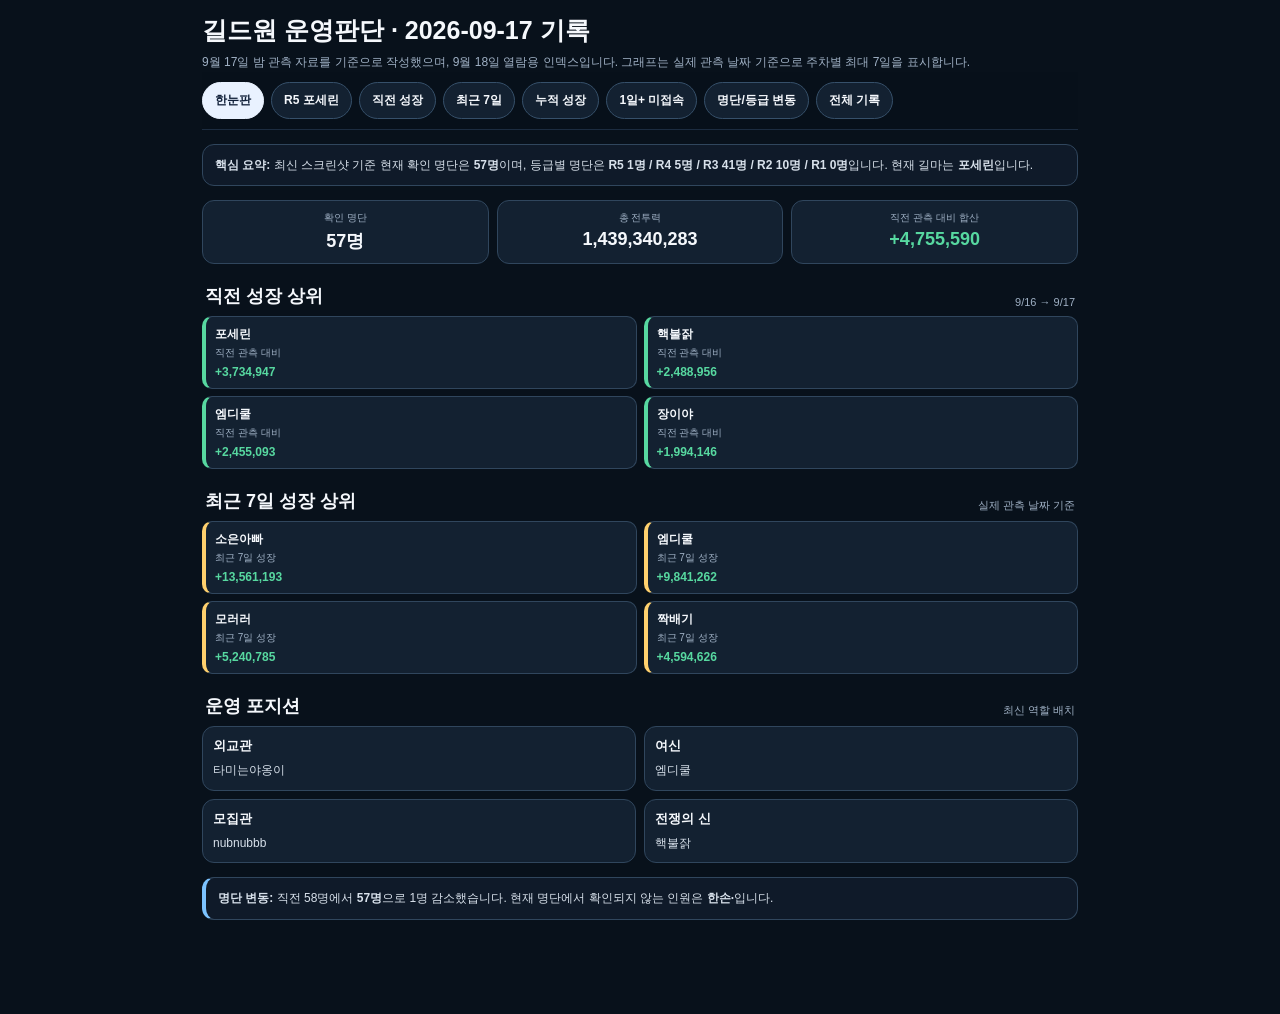
==== commit e39d6e7d: "Add files via upload" ====
--- a/index.html
+++ b/index.html
@@ -1,26 +1,26 @@
-<!doctype html><html lang="ko"><head><meta charset="utf-8"><meta name="viewport" content="width=device-width,initial-scale=1,viewport-fit=cover"><meta name="theme-color" content="#08111b"><title>길드원 운영판단 · 2026-09-16 기록</title><style>
+<!doctype html><html lang="ko"><head><meta charset="utf-8"><meta name="viewport" content="width=device-width,initial-scale=1,viewport-fit=cover"><meta name="theme-color" content="#08111b"><title>길드원 운영판단 · 2026-09-17 기록</title><style>
 :root{--bg:#08111b;--panel:#132131;--panel2:#1b2c3f;--line:#30465d;--text:#f5f8fc;--muted:#9fb0c4;--green:#57d8a0;--blue:#7cc3ff;--red:#ff8a8a;--yellow:#ffd06d;--purple:#c7b0ff}
 *{box-sizing:border-box}body{margin:0;background:var(--bg);color:var(--text);font-family:-apple-system,BlinkMacSystemFont,"Noto Sans KR","Malgun Gothic",sans-serif}button{font:inherit}main{max-width:900px;margin:auto;padding:14px 12px 80px}h1{margin:0;font-size:25px}.sub{color:var(--muted);font-size:12px;margin-top:6px;line-height:1.55}.kpis{display:grid;grid-template-columns:repeat(3,1fr);gap:8px;margin-top:14px}.kpi{background:var(--panel);border:1px solid var(--line);border-radius:12px;padding:10px;text-align:center}.kpi span{display:block;color:var(--muted);font-size:10px}.kpi b{display:block;font-size:18px;margin-top:4px}.nav{position:sticky;top:0;z-index:20;display:flex;gap:7px;overflow:auto;padding:10px 0;background:rgba(8,17,27,.96);backdrop-filter:blur(8px);border-bottom:1px solid #1c2c40}.nav button{flex:0 0 auto;border:1px solid #36506a;background:var(--panel);color:var(--text);border-radius:999px;padding:9px 12px;font-weight:800;font-size:12px}.nav button.active{background:#e9f2ff;color:#102039;border-color:#e9f2ff}section{display:none}section.active{display:block}.guide,.callout{background:#0f1a29;border:1px solid var(--line);border-radius:12px;padding:11px 12px;font-size:12px;color:#d8e1eb;margin:14px 0;line-height:1.55}.callout{border-left:4px solid var(--blue)}.callout.warn{border-left-color:var(--yellow)}.callout.bad{border-left-color:var(--red)}.gtitle{display:flex;justify-content:space-between;align-items:flex-end;margin:20px 3px 8px}.gtitle h2{margin:0;font-size:18px}.gtitle span{color:var(--muted);font-size:11px}.overview-grid{display:grid;grid-template-columns:repeat(2,1fr);gap:7px}.mini{background:var(--panel);border:1px solid var(--line);border-left:4px solid var(--blue);border-radius:10px;padding:9px}.mini.good{border-left-color:var(--green)}.mini.warn{border-left-color:var(--yellow)}.mini.bad{border-left-color:var(--red)}.mini strong{display:block;font-size:12px;white-space:nowrap;overflow:hidden;text-overflow:ellipsis}.mini span{display:block;color:var(--muted);font-size:10px;margin-top:3px}.mini b{display:block;margin-top:5px;font-size:12px}.member-card{background:var(--panel);border:1px solid var(--line);border-radius:14px;overflow:hidden;margin:9px 0}.leader-card{border-color:#705fc4}.member-card summary{list-style:none;display:flex;justify-content:space-between;align-items:center;gap:8px;padding:12px;cursor:pointer}.member-card summary::-webkit-details-marker{display:none}.left,.right{display:flex;align-items:center;gap:9px;min-width:0}.left{flex:1}.rank{min-width:38px;text-align:center;background:#2d4661;border-radius:999px;padding:5px 7px;font-size:11px;font-weight:900}.ident{min-width:0}.ident strong{display:block;font-size:14px;white-space:nowrap;overflow:hidden;text-overflow:ellipsis}.ident span{display:block;color:var(--muted);font-size:11px;margin-top:2px}.cur{text-align:right;min-width:94px}.cur b{display:block;font-size:13px}.cur span{display:block;color:#dfe6ee;font-size:12px;margin-top:2px}.pill{min-width:74px;text-align:center;border-radius:999px;padding:6px 8px;font-size:10px;font-weight:900;background:#28415b;color:#cde6ff;font-style:normal}.pill.growth{background:#17362a;color:#8ef0c1}.pill.drop{background:#432023;color:#ffaeae}.pill.keep{background:#293848;color:#c6d4e1}.pill.leader{background:#3b2d62;color:#dfd3ff}.body{border-top:1px solid var(--line);background:#0e1725;padding:11px}.tags{display:flex;gap:6px;flex-wrap:wrap}.tag{background:#33305a;color:#e3d7ff;border-radius:999px;padding:4px 8px;font-size:10px;font-weight:900}.metrics{display:grid;grid-template-columns:repeat(2,1fr);gap:7px;margin-top:9px}.metrics div{background:var(--panel2);border-radius:9px;padding:8px}.metrics span{display:block;color:var(--muted);font-size:10px}.metrics b{display:block;font-size:13px;margin-top:3px}.pos{color:var(--green)!important}.neg{color:var(--red)!important}.zero{color:#d7d39e!important}.weekbox{background:var(--panel2);border:1px solid #2a4056;border-radius:11px;padding:8px;margin-top:9px}.weeknav{display:grid;grid-template-columns:88px 1fr 88px;align-items:center;gap:5px}.weeknav button{border:1px solid #3b5874;background:#13273a;color:#dbeaff;border-radius:8px;padding:7px 4px;font-size:10px;font-weight:800}.weeknav button:disabled{opacity:.3}.weektitle{text-align:center;font-size:11px}.weekhelp{font-size:9px;color:var(--muted);text-align:center;margin-top:4px}.chart{display:block;width:100%;height:auto;margin-top:6px}.grid{stroke:#3a5169;stroke-width:1;stroke-dasharray:3 4}.line{stroke:#79c8ff;stroke-width:3;stroke-linecap:round;stroke-linejoin:round}.dot{fill:#95e6ff;stroke:#0b1726;stroke-width:1.2}.val{fill:#f7fbff;font-size:8.2px;font-weight:800}.date{fill:#aebfd0;font-size:8.5px}.axis{fill:#8fa5bc;font-size:8px}.nodata{color:var(--muted);font-size:11px;text-align:center;padding:34px 0}.note{display:grid;grid-template-columns:48px 1fr;gap:7px;background:#132030;border-left:3px solid #4c6d94;border-radius:0 8px 8px 0;padding:8px 9px;margin-top:9px;font-size:11px;line-height:1.45}.roles,.changes{display:grid;grid-template-columns:repeat(2,1fr);gap:8px}.rolebox,.change{background:var(--panel);border:1px solid var(--line);border-radius:12px;padding:10px}.rolebox b,.change b{display:block;font-size:13px;margin-bottom:6px}.rolebox span,.change p{display:block;color:#d8e1eb;font-size:12px;line-height:1.55;margin:0}.danger-note{border-left:4px solid var(--red)}
 @media(max-width:640px){.kpis{grid-template-columns:repeat(2,1fr)}.overview-grid,.roles,.changes{grid-template-columns:1fr}.weeknav{grid-template-columns:75px 1fr 75px}.metrics{grid-template-columns:repeat(2,1fr)}.cur{min-width:82px}.pill{min-width:67px}}
 </style></head><body><main>
-<h1>길드원 운영판단 · 2026-09-16 기록</h1>
-<div class="sub">업로드된 최신 스크린샷 기준으로 재작성한 인덱스 파일입니다. 직전 인덱스(58명 버전) 대비 최신 수치로 갱신했습니다.</div>
+<h1>길드원 운영판단 · 2026-09-17 기록</h1>
+<div class="sub">9월 17일 밤 관측 자료를 기준으로 작성했으며, 9월 18일 열람용 인덱스입니다. 그래프는 실제 관측 날짜 기준으로 주차별 최대 7일을 표시합니다.</div>
 <div class="nav"><button class="active" data-tab="overview">한눈판</button><button data-tab="leader">R5 포세린</button><button data-tab="daily">직전 성장</button><button data-tab="week7">최근 7일</button><button data-tab="cumulative">누적 성장</button><button data-tab="inactive">1일+ 미접속</button><button data-tab="changes">명단/등급 변동</button><button data-tab="all">전체 기록</button></div>
 <section class="active" id="overview">
-<div class="guide"><b>핵심 요약:</b> 최신 스크린샷 기준 현재 확인 명단은 <b>58명</b>이며, 등급별 명단은 <b>R5 1명 / R4 5명 / R3 42명 / R2 10명 / R1 0명</b>입니다. 현재 길마는 <b>포세린</b>입니다.</div>
-<div class="kpis"><div class="kpi"><span>확인 명단</span><b>58명</b></div><div class="kpi"><span>총 전투력</span><b>1,462,443,655</b></div><div class="kpi"><span>직전 관측 대비 합산</span><b class="pos">+25,616,316</b></div></div>
-<div class="gtitle"><h2>직전 성장 상위</h2><span>직전 인덱스 대비</span></div><div class="overview-grid"><div class="mini good"><strong>핵불잙</strong><span>직전 관측 대비</span><b class="pos">+6,333,202</b></div><div class="mini good"><strong>엠디쿨</strong><span>직전 관측 대비</span><b class="pos">+5,203,567</b></div><div class="mini good"><strong>도롱이</strong><span>직전 관측 대비</span><b class="pos">+2,352,588</b></div><div class="mini good"><strong>로즈메일</strong><span>직전 관측 대비</span><b class="pos">+2,256,578</b></div></div>
-<div class="gtitle"><h2>최근 7일 성장 상위</h2><span>실제 관측 날짜 기준</span></div><div class="overview-grid"><div class="mini warn"><strong>소은아빠</strong><span>최근 7일 성장</span><b class="pos">+16,670,786</b></div><div class="mini warn"><strong>워워</strong><span>최근 7일 성장</span><b class="pos">+9,848,042</b></div><div class="mini warn"><strong>쌍살별</strong><span>최근 7일 성장</span><b class="pos">+9,228,796</b></div><div class="mini warn"><strong>짝배기</strong><span>최근 7일 성장</span><b class="pos">+8,055,919</b></div></div>
+<div class="guide"><b>핵심 요약:</b> 최신 스크린샷 기준 현재 확인 명단은 <b>57명</b>이며, 등급별 명단은 <b>R5 1명 / R4 5명 / R3 41명 / R2 10명 / R1 0명</b>입니다. 현재 길마는 <b>포세린</b>입니다.</div>
+<div class="kpis"><div class="kpi"><span>확인 명단</span><b>57명</b></div><div class="kpi"><span>총 전투력</span><b>1,439,340,283</b></div><div class="kpi"><span>직전 관측 대비 합산</span><b class="pos">+4,755,590</b></div></div>
+<div class="gtitle"><h2>직전 성장 상위</h2><span>9/16 → 9/17</span></div><div class="overview-grid"><div class="mini good"><strong>포세린</strong><span>직전 관측 대비</span><b class="pos">+3,734,947</b></div><div class="mini good"><strong>핵불잙</strong><span>직전 관측 대비</span><b class="pos">+2,488,956</b></div><div class="mini good"><strong>엠디쿨</strong><span>직전 관측 대비</span><b class="pos">+2,455,093</b></div><div class="mini good"><strong>장이야</strong><span>직전 관측 대비</span><b class="pos">+1,994,146</b></div></div>
+<div class="gtitle"><h2>최근 7일 성장 상위</h2><span>실제 관측 날짜 기준</span></div><div class="overview-grid"><div class="mini warn"><strong>소은아빠</strong><span>최근 7일 성장</span><b class="pos">+13,561,193</b></div><div class="mini warn"><strong>엠디쿨</strong><span>최근 7일 성장</span><b class="pos">+9,841,262</b></div><div class="mini warn"><strong>모러러</strong><span>최근 7일 성장</span><b class="pos">+5,240,785</b></div><div class="mini warn"><strong>짝배기</strong><span>최근 7일 성장</span><b class="pos">+4,594,626</b></div></div>
 <div class="gtitle"><h2>운영 포지션</h2><span>최신 역할 배치</span></div><div class="roles"><div class="rolebox"><b>외교관</b><span>타미는야옹이</span></div><div class="rolebox"><b>여신</b><span>엠디쿨</span></div><div class="rolebox"><b>모집관</b><span>nubnubbb</span></div><div class="rolebox"><b>전쟁의 신</b><span>핵불잙</span></div></div>
-<div class="callout"><b>명단 변동:</b> 직전 58명 버전과 비교해 <b>총원 변동은 없습니다.</b> 누락/신규 인원도 현재 기준으로는 확인되지 않았습니다.</div>
+<div class="callout"><b>명단 변동:</b> 직전 58명에서 <b>57명</b>으로 1명 감소했습니다. 현재 명단에서 확인되지 않는 인원은 <b>한손·</b>입니다.</div>
 </section>
-<section id="leader"><div class="guide">R5 <b>포세린</b>이 현재 길마입니다. 최신 프로필 상세 수치를 함께 반영했습니다.</div><details class="member-card leader-card" open><summary><div class="left"><span class="rank">R5</span><div class="ident"><strong>포세린</strong><span>방금</span></div></div><div class="right"><div class="cur"><b>Lv.27</b><span>36,577,937</span></div><em class="pill leader">R5 길마</em></div></summary><div class="body"><div class="tags"><span class="tag">직전 관측 대비 +1,010,895</span><span class="tag">좋아요 245</span><span class="tag">전투지표 751,268</span><span class="tag">튤립 33</span></div><div class="metrics"><div><span>직전 관측 대비</span><b class="pos">+1,010,895</b></div><div><span>최근 7일 성장</span><b class="pos">+4,057,686</b></div><div><span>관측 누적 성장</span><b class="pos">+25,089,195</b></div><div><span>일평균 성장</span><b class="pos">+627,230</b></div><div><span>이전 등급</span><b>R5</b></div><div><span>현재 전투력</span><b>36,577,937</b></div></div><div class="weekbox" data-history="[[&quot;8/4&quot;, 11488742], [&quot;8/5&quot;, 12529651], [&quot;8/6&quot;, 13456393], [&quot;8/7&quot;, 16635455], [&quot;8/8&quot;, 18859661], [&quot;8/9&quot;, 20515081], [&quot;8/10&quot;, 22200532], [&quot;8/11&quot;, 23207213], [&quot;8/12&quot;, 24111881], [&quot;8/13&quot;, 23702060], [&quot;8/14&quot;, 24415251], [&quot;8/15&quot;, 25278903], [&quot;8/16&quot;, 22385952], [&quot;8/18&quot;, 26912174], [&quot;8/19&quot;, 29100396], [&quot;8/20&quot;, 29418877], [&quot;8/22&quot;, 33760446], [&quot;8/23&quot;, 36099664], [&quot;8/24&quot;, 35677899], [&quot;8/25&quot;, 16981631], [&quot;8/26&quot;, 24176702], [&quot;8/27&quot;, 24711640], [&quot;8/29&quot;, 26549809], [&quot;8/30&quot;, 21439015], [&quot;8/31&quot;, 21375485], [&quot;9/1&quot;, 23979542], [&quot;9/2&quot;, 26797913], [&quot;9/3&quot;, 28629463], [&quot;9/4&quot;, 32229095], [&quot;9/5&quot;, 29375374], [&quot;9/6&quot;, 21567655], [&quot;9/7&quot;, 26354440], [&quot;9/8&quot;, 28363019], [&quot;9/9&quot;, 32520251], [&quot;9/10&quot;, 36583314], [&quot;9/11&quot;, 38754494], [&quot;9/12&quot;, 28988469], [&quot;9/13&quot;, 30238272], [&quot;9/14&quot;, 32895875], [&quot;9/15&quot;, 35567042], [&quot;9/16&quot;, 36577937]]" data-week="999"><div class="weeknav"><button class="wkprev" type="button">◀ 이전 주</button><b class="weektitle"></b><button class="wknext" type="button">다음 주 ▶</button></div><div class="chartwrap"></div><div class="weekhelp">그래프는 실제 관측 날짜 기준으로 주차별 최대 7일을 표시합니다.</div></div><div class="note"><b>판정</b><span>직전 관측 대비 전투력이 +1,010,895 변동했습니다.</span></div></div></details></section>
-<section id="daily"><div class="guide">직전 인덱스(58명 버전) 대비 전투력 변화량 기준입니다.</div><details class="member-card"><summary><div class="left"><span class="rank">R4</span><div class="ident"><strong>핵불잙</strong><span>온라인</span></div></div><div class="right"><div class="cur"><b>Lv.27</b><span>40,427,348</span></div><em class="pill growth">성장</em></div></summary><div class="body"><div class="tags"><span class="tag">직전 관측 대비 +6,333,202</span></div><div class="metrics"><div><span>직전 관측 대비</span><b class="pos">+6,333,202</b></div><div><span>최근 7일 성장</span><b class="pos">+6,391,895</b></div><div><span>관측 누적 성장</span><b class="pos">+29,369,015</b></div><div><span>일평균 성장</span><b class="pos">+734,225</b></div><div><span>이전 등급</span><b>R4</b></div><div><span>현재 전투력</span><b>40,427,348</b></div></div><div class="weekbox" data-history="[[&quot;8/4&quot;, 11058333], [&quot;8/5&quot;, 11382512], [&quot;8/6&quot;, 13298690], [&quot;8/7&quot;, 14049172], [&quot;8/8&quot;, 17728922], [&quot;8/9&quot;, 20450818], [&quot;8/10&quot;, 20013285], [&quot;8/11&quot;, 20751723], [&quot;8/12&quot;, 21334784], [&quot;8/13&quot;, 20240159], [&quot;8/14&quot;, 25409808], [&quot;8/15&quot;, 27109661], [&quot;8/16&quot;, 26168536], [&quot;8/18&quot;, 28051988], [&quot;8/19&quot;, 28016671], [&quot;8/20&quot;, 28623193], [&quot;8/22&quot;, 29904615], [&quot;8/23&quot;, 37092970], [&quot;8/24&quot;, 36757478], [&quot;8/25&quot;, 38273003], [&quot;8/26&quot;, 37306865], [&quot;8/27&quot;, 37872955], [&quot;8/29&quot;, 41470309], [&quot;8/30&quot;, 34914201], [&quot;8/31&quot;, 31205785], [&quot;9/1&quot;, 32487565], [&quot;9/2&quot;, 33792492], [&quot;9/3&quot;, 35469151], [&quot;9/4&quot;, 38843831], [&quot;9/5&quot;, 40909353], [&quot;9/6&quot;, 29874543], [&quot;9/7&quot;, 31131203], [&quot;9/8&quot;, 31125625], [&quot;9/9&quot;, 34035453], [&quot;9/10&quot;, 41618020], [&quot;9/11&quot;, 45873635], [&quot;9/12&quot;, 33097059], [&quot;9/13&quot;, 34176213], [&quot;9/14&quot;, 35405677], [&quot;9/15&quot;, 34094146], [&quot;9/16&quot;, 40427348]]" data-week="999"><div class="weeknav"><button class="wkprev" type="button">◀ 이전 주</button><b class="weektitle"></b><button class="wknext" type="button">다음 주 ▶</button></div><div class="chartwrap"></div><div class="weekhelp">그래프는 실제 관측 날짜 기준으로 주차별 최대 7일을 표시합니다.</div></div><div class="note"><b>판정</b><span>직전 관측 대비 전투력이 +6,333,202 변동했습니다.</span></div></div></details><details class="member-card"><summary><div class="left"><span class="rank">R4</span><div class="ident"><strong>엠디쿨</strong><span>19분 전</span></div></div><div class="right"><div class="cur"><b>Lv.27</b><span>37,886,508</span></div><em class="pill growth">성장</em></div></summary><div class="body"><div class="tags"><span class="tag">직전 관측 대비 +5,203,567</span></div><div class="metrics"><div><span>직전 관측 대비</span><b class="pos">+5,203,567</b></div><div><span>최근 7일 성장</span><b class="pos">+2,531,073</b></div><div><span>관측 누적 성장</span><b class="pos">+14,451,480</b></div><div><span>일평균 성장</span><b class="pos">+535,240</b></div><div><span>이전 등급</span><b>R4</b></div><div><span>현재 전투력</span><b>37,886,508</b></div></div><div class="weekbox" data-history="[[&quot;8/18&quot;, 23435028], [&quot;8/19&quot;, 22364482], [&quot;8/20&quot;, 23284787], [&quot;8/22&quot;, 28219324], [&quot;8/23&quot;, 27794275], [&quot;8/24&quot;, 29431746], [&quot;8/25&quot;, 26799776], [&quot;8/26&quot;, 25781740], [&quot;8/27&quot;, 28362490], [&quot;8/29&quot;, 32496532], [&quot;8/30&quot;, 25309613], [&quot;8/31&quot;, 30181545], [&quot;9/1&quot;, 32849910], [&quot;9/2&quot;, 35384471], [&quot;9/3&quot;, 37992696], [&quot;9/4&quot;, 35148093], [&quot;9/5&quot;, 37727441], [&quot;9/6&quot;, 29586316], [&quot;9/7&quot;, 38173125], [&quot;9/8&quot;, 36087368], [&quot;9/9&quot;, 35355435], [&quot;9/10&quot;, 30500339], [&quot;9/11&quot;, 32418453], [&quot;9/12&quot;, 27933332], [&quot;9/13&quot;, 28702882], [&quot;9/14&quot;, 35657400], [&quot;9/15&quot;, 32682941], [&quot;9/16&quot;, 37886508]]" data-week="999"><div class="weeknav"><button class="wkprev" type="button">◀ 이전 주</button><b class="weektitle"></b><button class="wknext" type="button">다음 주 ▶</button></div><div class="chartwrap"></div><div class="weekhelp">그래프는 실제 관측 날짜 기준으로 주차별 최대 7일을 표시합니다.</div></div><div class="note"><b>판정</b><span>직전 관측 대비 전투력이 +5,203,567 변동했습니다.</span></div></div></details><details class="member-card"><summary><div class="left"><span class="rank">R3</span><div class="ident"><strong>도롱이</strong><span>온라인</span></div></div><div class="right"><div class="cur"><b>Lv.24</b><span>30,582,384</span></div><em class="pill growth">성장</em></div></summary><div class="body"><div class="tags"><span class="tag">직전 관측 대비 +2,352,588</span></div><div class="metrics"><div><span>직전 관측 대비</span><b class="pos">+2,352,588</b></div><div><span>최근 7일 성장</span><b class="pos">+6,745,877</b></div><div><span>관측 누적 성장</span><b class="pos">+16,106,113</b></div><div><span>일평균 성장</span><b class="pos">+619,466</b></div><div><span>이전 등급</span><b>R3</b></div><div><span>현재 전투력</span><b>30,582,384</b></div></div><div class="weekbox" data-history="[[&quot;8/19&quot;, 14476271], [&quot;8/20&quot;, 14986769], [&quot;8/22&quot;, 15852058], [&quot;8/23&quot;, 16029172], [&quot;8/24&quot;, 16613742], [&quot;8/25&quot;, 13370763], [&quot;8/26&quot;, 16582092], [&quot;8/27&quot;, 17299124], [&quot;8/29&quot;, 17520293], [&quot;8/30&quot;, 18627569], [&quot;8/31&quot;, 18830544], [&quot;9/1&quot;, 19731413], [&quot;9/2&quot;, 22860546], [&quot;9/3&quot;, 24105107], [&quot;9/4&quot;, 24949422], [&quot;9/5&quot;, 22809094], [&quot;9/6&quot;, 21184236], [&quot;9/7&quot;, 21063772], [&quot;9/8&quot;, 21859184], [&quot;9/9&quot;, 23836507], [&quot;9/10&quot;, 27128190], [&quot;9/11&quot;, 27128190], [&quot;9/12&quot;, 17471591], [&quot;9/13&quot;, 24067589], [&quot;9/14&quot;, 26975205], [&quot;9/15&quot;, 28229796], [&quot;9/16&quot;, 30582384]]" data-week="999"><div class="weeknav"><button class="wkprev" type="button">◀ 이전 주</button><b class="weektitle"></b><button class="wknext" type="button">다음 주 ▶</button></div><div class="chartwrap"></div><div class="weekhelp">그래프는 실제 관측 날짜 기준으로 주차별 최대 7일을 표시합니다.</div></div><div class="note"><b>판정</b><span>직전 관측 대비 전투력이 +2,352,588 변동했습니다.</span></div></div></details><details class="member-card"><summary><div class="left"><span class="rank">R3</span><div class="ident"><strong>로즈메일</strong><span>4시간 전</span></div></div><div class="right"><div class="cur"><b>Lv.23</b><span>30,611,530</span></div><em class="pill growth">성장</em></div></summary><div class="body"><div class="tags"><span class="tag">직전 관측 대비 +2,256,578</span></div><div class="metrics"><div><span>직전 관측 대비</span><b class="pos">+2,256,578</b></div><div><span>최근 7일 성장</span><b class="pos">+1,436,282</b></div><div><span>관측 누적 성장</span><b class="pos">+14,966,324</b></div><div><span>일평균 성장</span><b class="pos">+748,316</b></div><div><span>이전 등급</span><b>R3</b></div><div><span>현재 전투력</span><b>30,611,530</b></div></div><div class="weekbox" data-history="[[&quot;8/26&quot;, 15645206], [&quot;8/27&quot;, 16183889], [&quot;8/29&quot;, 16203465], [&quot;8/30&quot;, 12027906], [&quot;8/31&quot;, 15854066], [&quot;9/1&quot;, 20984844], [&quot;9/2&quot;, 21089331], [&quot;9/3&quot;, 21245658], [&quot;9/4&quot;, 21443337], [&quot;9/5&quot;, 24831330], [&quot;9/6&quot;, 25140996], [&quot;9/7&quot;, 28074422], [&quot;9/8&quot;, 29177411], [&quot;9/9&quot;, 29175248], [&quot;9/10&quot;, 29485651], [&quot;9/11&quot;, 29485651], [&quot;9/12&quot;, 25191565], [&quot;9/13&quot;, 29048361], [&quot;9/14&quot;, 30393216], [&quot;9/15&quot;, 28354952], [&quot;9/16&quot;, 30611530]]" data-week="999"><div class="weeknav"><button class="wkprev" type="button">◀ 이전 주</button><b class="weektitle"></b><button class="wknext" type="button">다음 주 ▶</button></div><div class="chartwrap"></div><div class="weekhelp">그래프는 실제 관측 날짜 기준으로 주차별 최대 7일을 표시합니다.</div></div><div class="note"><b>판정</b><span>직전 관측 대비 전투력이 +2,256,578 변동했습니다.</span></div></div></details><details class="member-card"><summary><div class="left"><span class="rank">R4</span><div class="ident"><strong>타미는야옹이</strong><span>38분 전</span></div></div><div class="right"><div class="cur"><b>Lv.26</b><span>36,155,709</span></div><em class="pill growth">성장</em></div></summary><div class="body"><div class="tags"><span class="tag">직전 관측 대비 +2,076,446</span></div><div class="metrics"><div><span>직전 관측 대비</span><b class="pos">+2,076,446</b></div><div><span>최근 7일 성장</span><b class="pos">+4,954,820</b></div><div><span>관측 누적 성장</span><b class="pos">+31,459,822</b></div><div><span>일평균 성장</span><b class="pos">+786,496</b></div><div><span>이전 등급</span><b>R4</b></div><div><span>현재 전투력</span><b>36,155,709</b></div></div><div class="weekbox" data-history="[[&quot;8/4&quot;, 4695887], [&quot;8/5&quot;, 4589573], [&quot;8/6&quot;, 5518140], [&quot;8/7&quot;, 6001331], [&quot;8/8&quot;, 6617672], [&quot;8/9&quot;, 7012342], [&quot;8/10&quot;, 7153822], [&quot;8/11&quot;, 7453289], [&quot;8/12&quot;, 7164299], [&quot;8/13&quot;, 8221130], [&quot;8/14&quot;, 12547153], [&quot;8/15&quot;, 13235536], [&quot;8/16&quot;, 13408552], [&quot;8/18&quot;, 13805022], [&quot;8/19&quot;, 13814754], [&quot;8/20&quot;, 10572146], [&quot;8/22&quot;, 16554544], [&quot;8/23&quot;, 18096404], [&quot;8/24&quot;, 19460723], [&quot;8/25&quot;, 12251702], [&quot;8/26&quot;, 14277053], [&quot;8/27&quot;, 15585099], [&quot;8/29&quot;, 17045251], [&quot;8/30&quot;, 20159778], [&quot;8/31&quot;, 20640569], [&quot;9/1&quot;, 22797390], [&quot;9/2&quot;, 24841344], [&quot;9/3&quot;, 28053624], [&quot;9/4&quot;, 34360946], [&quot;9/5&quot;, 34795733], [&quot;9/6&quot;, 14765489], [&quot;9/7&quot;, 26373905], [&quot;9/8&quot;, 27946764], [&quot;9/9&quot;, 31200889], [&quot;9/10&quot;, 34202918], [&quot;9/11&quot;, 39040941], [&quot;9/12&quot;, 28169445], [&quot;9/13&quot;, 29228928], [&quot;9/14&quot;, 31622672], [&quot;9/15&quot;, 34079263], [&quot;9/16&quot;, 36155709]]" data-week="999"><div class="weeknav"><button class="wkprev" type="button">◀ 이전 주</button><b class="weektitle"></b><button class="wknext" type="button">다음 주 ▶</button></div><div class="chartwrap"></div><div class="weekhelp">그래프는 실제 관측 날짜 기준으로 주차별 최대 7일을 표시합니다.</div></div><div class="note"><b>판정</b><span>직전 관측 대비 전투력이 +2,076,446 변동했습니다.</span></div></div></details><details class="member-card"><summary><div class="left"><span class="rank">R2</span><div class="ident"><strong>까마귀날자빼떨어질까</strong><span>3시간 전</span></div></div><div class="right"><div class="cur"><b>Lv.21</b><span>18,573,477</span></div><em class="pill growth">성장</em></div></summary><div class="body"><div class="tags"><span class="tag">직전 관측 대비 +1,792,897</span></div><div class="metrics"><div><span>직전 관측 대비</span><b class="pos">+1,792,897</b></div><div><span>최근 7일 성장</span><b class="pos">+2,085,193</b></div><div><span>관측 누적 성장</span><b class="pos">+12,449,239</b></div><div><span>일평균 성장</span><b class="pos">+389,039</b></div><div><span>이전 등급</span><b>R2</b></div><div><span>현재 전투력</span><b>18,573,477</b></div></div><div class="weekbox" data-history="[[&quot;8/12&quot;, 6124238], [&quot;8/13&quot;, 6174064], [&quot;8/14&quot;, 6758674], [&quot;8/15&quot;, 7182897], [&quot;8/16&quot;, 7740721], [&quot;8/18&quot;, 8937223], [&quot;8/19&quot;, 9601176], [&quot;8/20&quot;, 9239564], [&quot;8/22&quot;, 10855163], [&quot;8/23&quot;, 12667529], [&quot;8/24&quot;, 12384775], [&quot;8/25&quot;, 12384775], [&quot;8/26&quot;, 12790032], [&quot;8/27&quot;, 12581009], [&quot;8/29&quot;, 13348700], [&quot;8/30&quot;, 14149824], [&quot;8/31&quot;, 13234545], [&quot;9/1&quot;, 13630317], [&quot;9/2&quot;, 14128748], [&quot;9/3&quot;, 14608919], [&quot;9/4&quot;, 15395278], [&quot;9/5&quot;, 9075262], [&quot;9/6&quot;, 13702965], [&quot;9/7&quot;, 13707086], [&quot;9/8&quot;, 14479264], [&quot;9/9&quot;, 16488284], [&quot;9/10&quot;, 16597517], [&quot;9/11&quot;, 16597517], [&quot;9/12&quot;, 11065462], [&quot;9/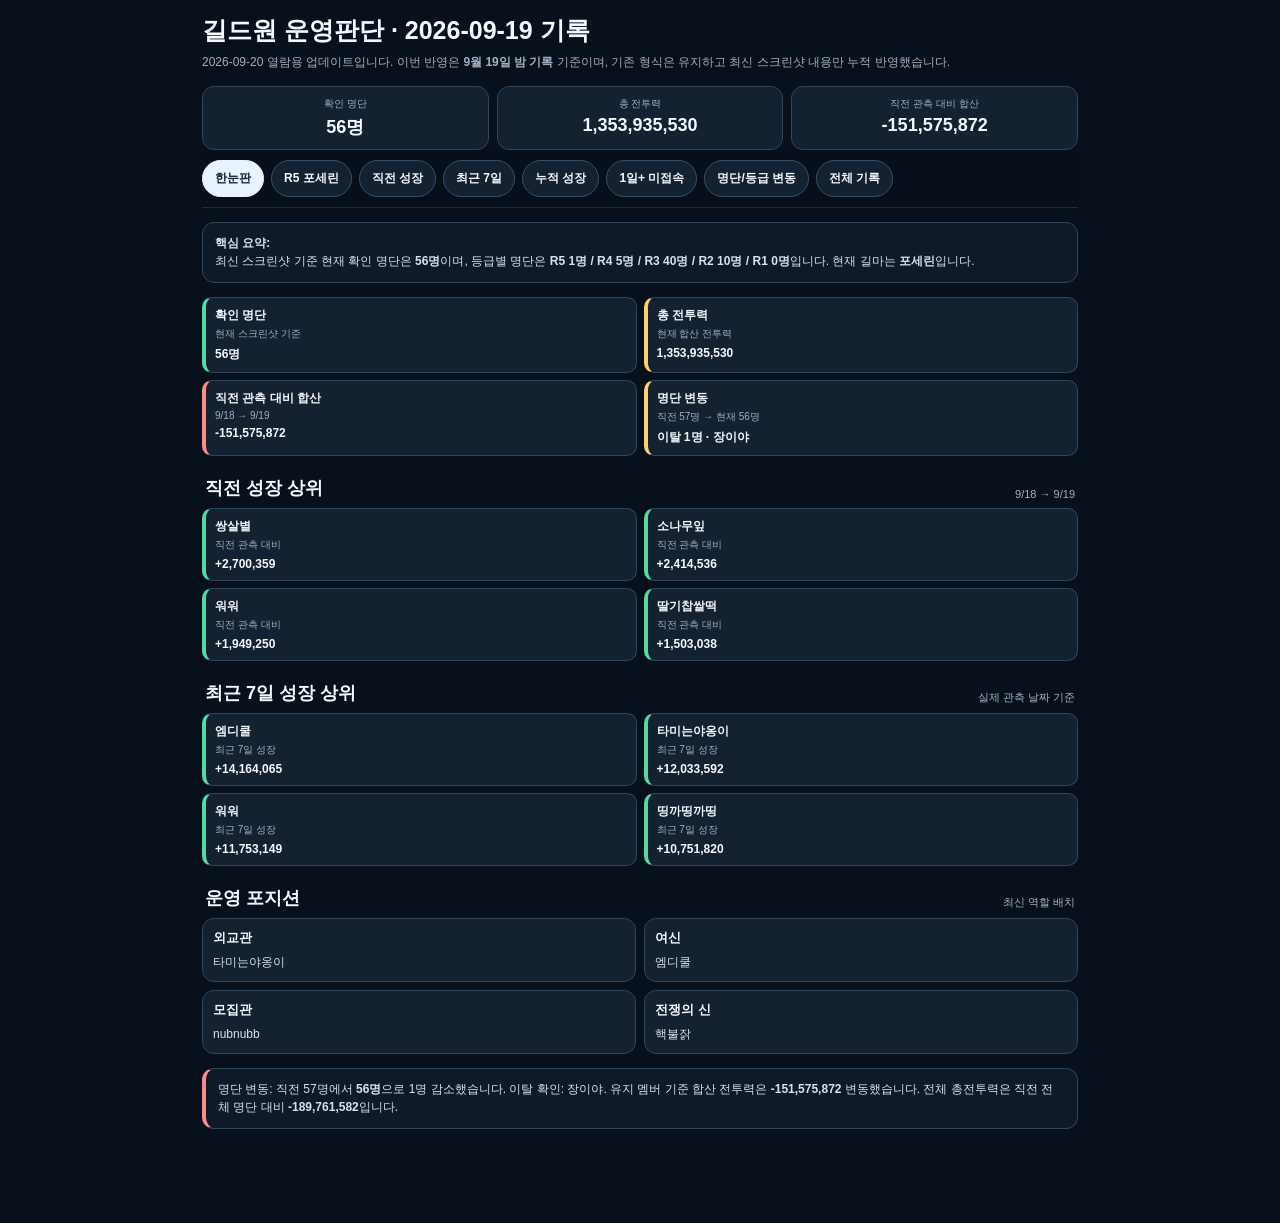
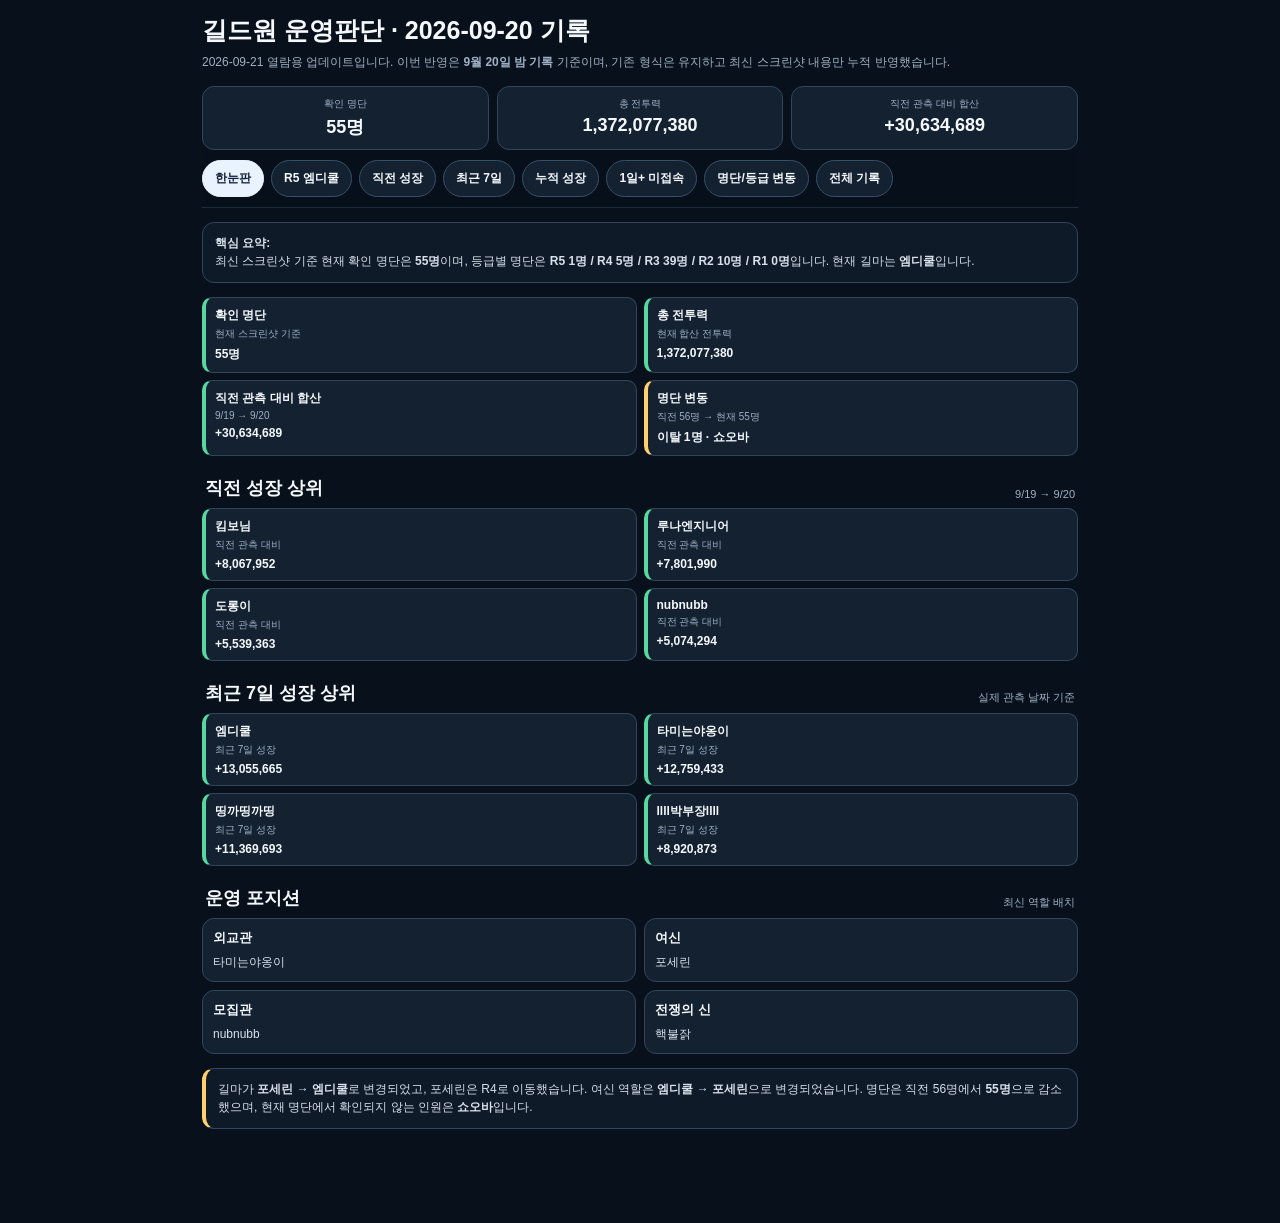
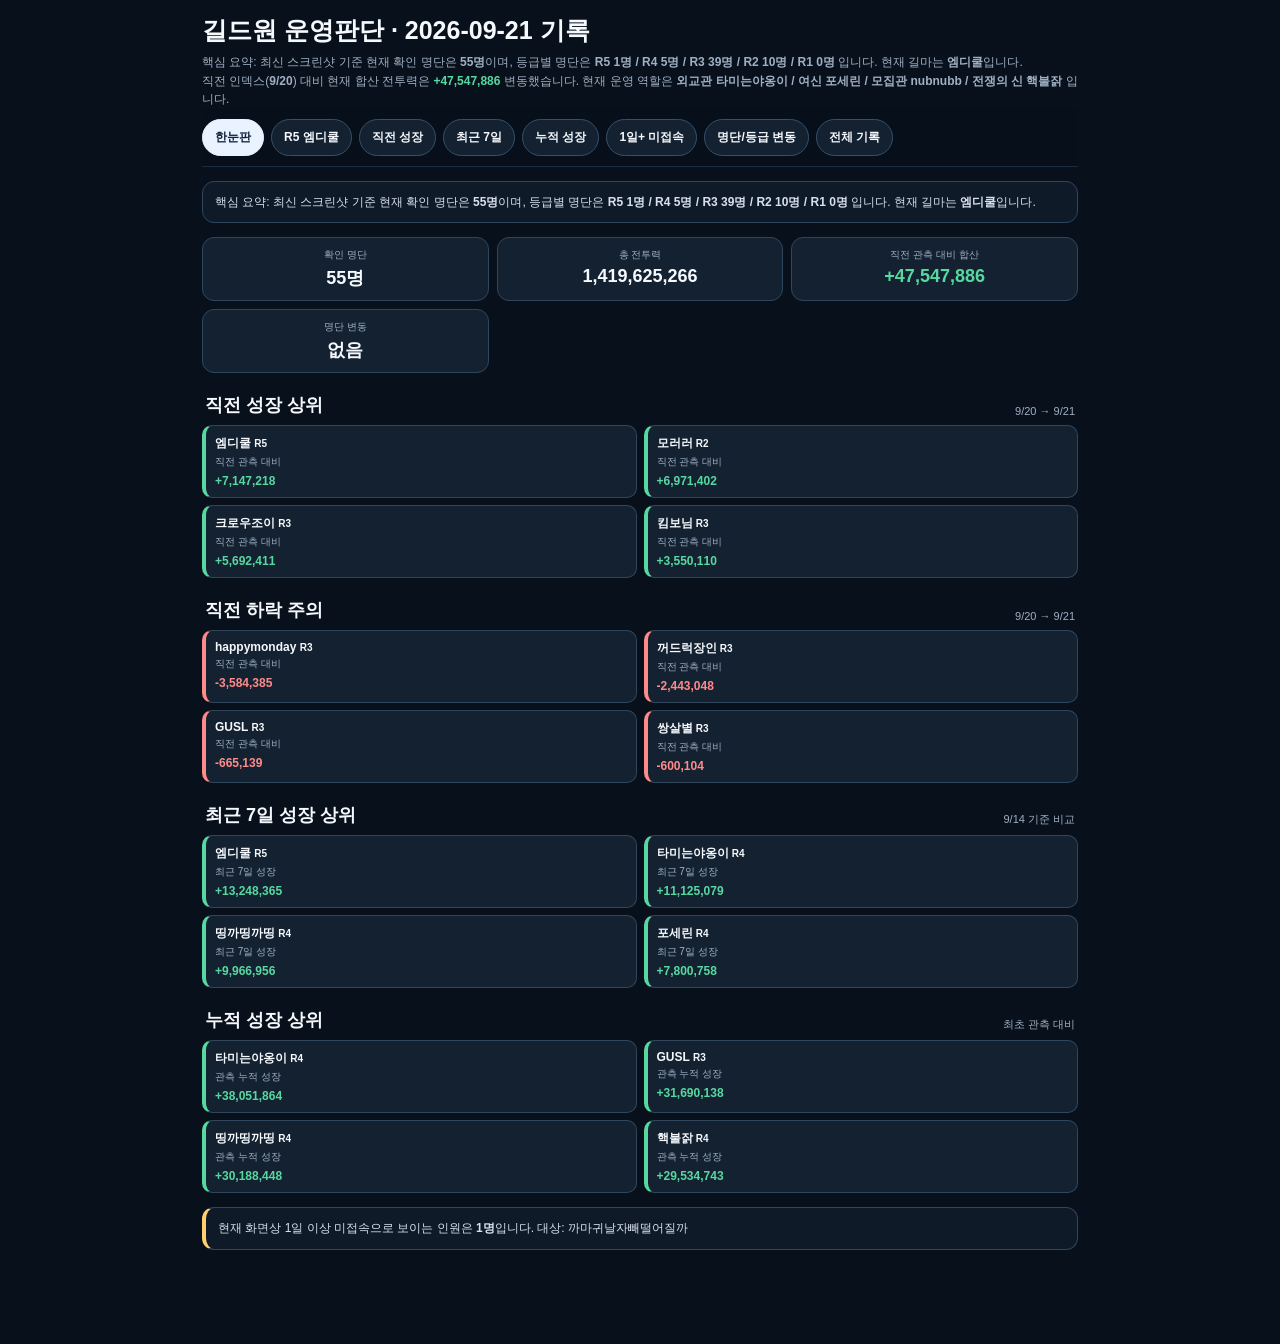
